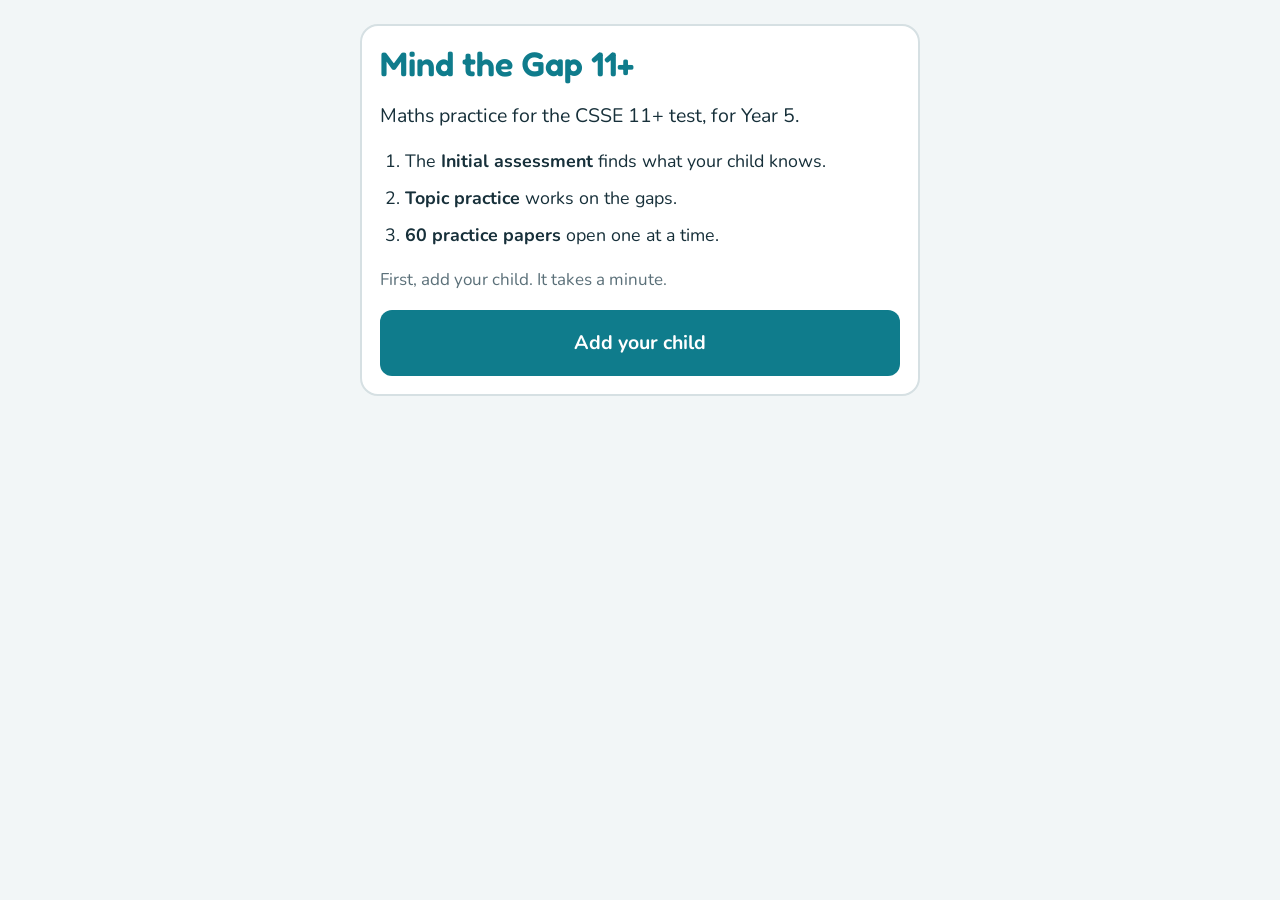
==== index.html @ 6779a8b9 "More questions added, improved UI" ====
<!DOCTYPE html>
<html lang="en-GB">
<head>
<meta charset="utf-8">
<meta name="viewport" content="width=device-width, initial-scale=1, viewport-fit=cover">
<link rel="manifest" href="manifest.webmanifest"><link rel="apple-touch-icon" href="icon-192.png">
<meta name="theme-color" content="#0f7c8c">
<meta name="apple-mobile-web-app-capable" content="yes">
<meta name="mobile-web-app-capable" content="yes">
<title>Mind the Gap 11+</title>
<link rel="preconnect" href="https://fonts.googleapis.com">
<link href="https://fonts.googleapis.com/css2?family=Fredoka:wght@500;600&family=Nunito:wght@400;600;700&display=swap" rel="stylesheet">
<style>
/* Layout: one column, topic grid on home; one question card at a time in practice. */
:root {
  --bg: #f2f6f7;
  --surface: #ffffff;
  --ink: #17303a;
  --muted: #5b7079;
  --accent: #0f7c8c;
  --accent-ink: #ffffff;
  --sun: #f2a516;
  --line: #d6e0e3;
  --good: #1f8a4c; --good-bg: #e3f5ea;
  --bad: #c2412d; --bad-bg: #fbe9e5;
  --display: "Fredoka", "Trebuchet MS", sans-serif;
  --body: "Nunito", "Segoe UI", system-ui, sans-serif;
  color-scheme: light;
}
@media (prefers-color-scheme: dark) {
  :root:not([data-theme]) {
    --bg: #0f1c21; --surface: #172a31; --ink: #e6f0f2; --muted: #9db2b9;
    --accent: #3cb6c6; --accent-ink: #0c1a1f; --sun: #f5b93e; --line: #2a434c;
    --good: #5fd08f; --good-bg: #173a29; --bad: #f08a76; --bad-bg: #3d211c;
    color-scheme: dark;
  }
}
:root[data-theme="dark"] {
  --bg: #0f1c21; --surface: #172a31; --ink: #e6f0f2; --muted: #9db2b9;
  --accent: #3cb6c6; --accent-ink: #0c1a1f; --sun: #f5b93e; --line: #2a434c;
  --good: #5fd08f; --good-bg: #173a29; --bad: #f08a76; --bad-bg: #3d211c;
  color-scheme: dark;
}
/* profile pictures and the "me" dialog */
.mebtn { display: inline-flex; align-items: center; gap: 8px; white-space: nowrap; } .mebtn .mini { width: 28px; height: 28px; flex: none; }
.avatarbtn { width: 42px; height: 42px; padding: 0; border-radius: 50%; border: 2px solid var(--line); background: var(--surface); overflow: hidden; display: grid; place-items: center; }
.avatar { width: 100%; height: 100%; display: block; border-radius: 50%; object-fit: cover; }
/* pastel backgrounds */
:root[data-theme="mint"]  { --bg: #e3f6ec; --line: #c4e6d3; color-scheme: light; }
:root[data-theme="lilac"] { --bg: #efe8fb; --line: #dccff3; color-scheme: light; }
:root[data-theme="peach"] { --bg: #fdece0; --line: #f3d3bd; color-scheme: light; }
:root[data-theme="sky"]   { --bg: #e4f1fc; --line: #c7def3; color-scheme: light; }
:root[data-theme="rose"]  { --bg: #fce8ee; --line: #f2cdd9; color-scheme: light; }
:root[data-theme="lemon"] { --bg: #fdf7d8; --line: #eee2a6; color-scheme: light; }
/* pictures: one row of 20, swipe sideways */
.avrow { display: flex; gap: 10px; overflow-x: auto; scroll-snap-type: x proximity; padding: 8px 4px 12px; margin: 0 -4px; -webkit-overflow-scrolling: touch; }
.avrow button { flex: 0 0 auto; scroll-snap-align: start; width: 68px; height: 68px; padding: 0; border-radius: 50%; border: 0; background: none; box-shadow: 0 0 0 2px var(--line); }
.avrow button svg { width: 100%; height: 100%; display: block; }
.avrow button[aria-pressed="true"] { box-shadow: 0 0 0 3px var(--surface), 0 0 0 6px var(--accent); }
.combos { display: flex; flex-wrap: wrap; gap: 12px; padding: 4px 2px; }
.combos button { width: 46px; height: 46px; border-radius: 50%; border: 0; box-shadow: 0 0 0 2px var(--line); }
.combos button[aria-pressed="true"] { box-shadow: 0 0 0 3px var(--surface), 0 0 0 6px var(--ink); }
/* welcome and setting up children */
body[data-view="welcomeView"] header, body[data-view="welcomeView"] .tabbar { display: none !important; }
#welcomeView { max-width: 560px; margin: 0 auto; width: 100%; }
.mebtn span { max-width: 9em; overflow: hidden; text-overflow: ellipsis; white-space: nowrap; }
.wc { display: grid; gap: 18px; grid-template-columns: minmax(0, 1fr); }
#welcomeView, .wc > *, #meBox > div > * { min-width: 0; }
.wc h1 { font-family: var(--display); color: var(--accent); margin: 0; font-size: 2rem; line-height: 1.15; }
.wc h2 { margin: 0; }
.wc .lead { font-size: 1.15rem; margin: 0; }
.wcsteps { margin: 0; padding-left: 1.4em; display: grid; gap: 10px; font-size: 1.05rem; }
.wc button.big { padding: 16px 20px; font-size: 1.15rem; width: 100%; }
.wcpreview { display: flex; align-items: center; gap: 14px; min-height: 80px; }
.wcpreview svg { width: 76px; height: 76px; flex: none; }
.wcpreview b { font-size: 1.4rem; font-family: var(--display); }
.wcfield { display: grid; gap: 4px; }
.wcfield input { font: inherit; font-size: 1.2rem; padding: 12px 14px; border: 2px solid var(--line); border-radius: 12px; background: var(--surface); color: var(--ink); }
.wcfield input:focus { border-color: var(--accent); outline: none; }
.wcmsg { color: var(--bad); font-weight: 700; margin: 0; min-height: 1.2em; }
.whogrid { display: grid; grid-template-columns: repeat(auto-fill, minmax(140px, 1fr)); gap: 12px; }
.whogrid button { display: grid; justify-items: center; gap: 8px; padding: 18px 8px; border: 2px solid var(--line); border-radius: 18px; background: var(--surface); font-weight: 700; font-size: 1.1rem; color: var(--ink); }
.whogrid button svg { width: 80px; height: 80px; }
.about h2 { margin: 22px 0 6px; font-size: 1.25rem; } .about h2:first-of-type { margin-top: 6px; }
.about p, .about li { line-height: 1.55; } .about ol, .about ul { padding-left: 1.3em; margin: 6px 0; display: grid; gap: 6px; }
.av-pick { display: grid; grid-template-columns: repeat(4, 60px); gap: 10px; }
.av-pick button { width: 60px; height: 60px; padding: 0; border-radius: 50%; border: 3px solid transparent; background: none; overflow: hidden; }
.av-pick button[aria-pressed="true"] { border-color: var(--accent); }
.medlg { border: none; border-radius: 18px; padding: 18px; width: min(440px, 94vw); max-height: 90vh; overflow: auto; background: var(--surface); color: var(--ink); }
.medlg label { display: grid; gap: 4px; font-weight: 700; } .medlg input[type="text"] { font: inherit; padding: 10px 12px; border: 2px solid var(--line); border-radius: 12px; background: var(--bg); color: var(--ink); }
.medlg::backdrop { background: rgba(0, 0, 0, .45); }
.medlg .mehead { display: flex; align-items: center; gap: 12px; } .medlg .mehead .big { width: 64px; height: 64px; }
.kidav { width: 34px; height: 34px; display: inline-block; vertical-align: middle; margin-right: 8px; }
.ptile.locked { opacity: .55; cursor: default; }
/* options for different needs */
:root[data-font="easy"] { --body: Verdana, Tahoma, "Segoe UI", sans-serif; --display: Verdana, Tahoma, "Segoe UI", sans-serif; }
:root[data-font="easy"] body { letter-spacing: .03em; word-spacing: .12em; line-height: 1.75; }
:root[data-cb="1"] { --good: #0b5fa5; --good-bg: #dcebfa; --bad: #b85000; --bad-bg: #fde9d6; }
:root[data-cb="1"][data-theme="dark"] { --good: #7cbcf2; --good-bg: #142c44; --bad: #f2a25c; --bad-bg: #3d2714; }
:root[data-calm="1"] *, :root[data-calm="1"] *::before, :root[data-calm="1"] *::after { animation: none !important; transition: none !important; scroll-behavior: auto !important; }
.medlg label.opt, label.opt { display: flex; background: none; border: 0; padding: 4px 0; text-align: left; justify-content: flex-start; letter-spacing: normal; word-spacing: normal; gap: 10px; align-items: flex-start; font-weight: 400; } label.opt input { width: 22px; height: 22px; margin-top: 2px; flex: none; }
/* paper review */
#missed article.rv { display: grid; gap: 6px; border: 2px solid var(--line); border-left-width: 6px; border-radius: 12px; padding: 12px 14px; margin: 10px 0; }
#missed article.rv.ok { border-left-color: var(--good); } #missed article.rv.no { border-left-color: var(--bad); } #missed article.rv.none { border-left-color: var(--muted); }
.rvhead { display: flex; gap: 8px; align-items: center; } .rvmark { font-weight: 800; width: 1.4em; text-align: center; }
.rv.ok .rvmark { color: var(--good); } .rv.no .rvmark { color: var(--bad); } .rv details summary { cursor: pointer; color: var(--accent); font-weight: 700; }
.ttwrap { overflow-x: auto; margin: 10px 0 4px; }
table.tt { border-collapse: collapse; font-size: 1rem; font-weight: 600; font-variant-numeric: tabular-nums; background: var(--surface); min-width: 70%; }
table.tt th, table.tt td { border: 1.5px solid var(--line); padding: 6px 12px; text-align: center; white-space: nowrap; }
table.tt thead th { background: var(--bg); color: var(--accent); font-weight: 800; }
table.tt tbody th { text-align: left; font-weight: 700; }
table.tt tbody tr:nth-child(even) td, table.tt tbody tr:nth-child(even) th { background: color-mix(in srgb, var(--bg) 55%, transparent); }
#options { margin-top: 6px; }
.ttafter { display: block; margin-top: 10px; }
body.kb table.tt th, body.kb table.tt td { padding: 3px 8px; font-size: .92rem; }
.wnote { white-space: pre-wrap; font: inherit; background: var(--bg); border-radius: 10px; padding: 10px 12px; margin: 8px 0; }
details.weekly summary { cursor: pointer; }
/* extra schemes: cream (soft, for easier reading) and high contrast */
:root[data-theme="cream"] { --bg: #f7f0dc; --surface: #fffaf0; --ink: #2a2418; --muted: #5e5440; --line: #e2d6b5; --good-bg: #e6f2dc; --bad-bg: #f8e4da; color-scheme: light; }
:root[data-theme="contrast"] { --bg: #ffffff; --surface: #ffffff; --ink: #000000; --muted: #222222; --line: #000000; --accent: #003a8c; --accent-ink: #ffffff;
  --good: #005a1f; --good-bg: #d8f5e0; --bad: #9e0000; --bad-bg: #ffe0e0; color-scheme: light; }
:root[data-theme="contrast"] button, :root[data-theme="contrast"] .topic, :root[data-theme="contrast"] .qtile { border-color: #000 !important; }
/* text size */
:root[data-size="l"], :root[data-size="l"] body { font-size: 19.5px; }
:root[data-size="xl"], :root[data-size="xl"] body { font-size: 22px; }
* { box-sizing: border-box; }
html, body { margin: 0; background: var(--bg); color: var(--ink); font-family: var(--body); font-size: 17px; line-height: 1.5; }
main { max-width: 760px; margin: 0 auto; padding: 20px 16px 48px; display: grid; gap: 20px; }
h1, h2, h3 { font-family: var(--display); font-weight: 600; margin: 0; text-wrap: balance; }
h1 { font-size: 1.9rem; }
h2 { font-size: 1.35rem; }
p { margin: 0; }
.muted { color: var(--muted); }
button { font: inherit; cursor: pointer; border-radius: 12px; border: 2px solid transparent; }
button:focus-visible { outline: 3px solid var(--sun); outline-offset: 2px; }
.primary:disabled { opacity: .4; cursor: default; }
.primary { background: var(--accent); color: var(--accent-ink); padding: 12px 22px; font-weight: 700; }
.ghost { background: transparent; color: var(--accent); border-color: var(--accent); padding: 10px 18px; font-weight: 700; }
header.top .topright { display: flex; align-items: center; gap: 8px; flex-wrap: wrap; }
header.top .small { padding: 6px 12px; font-size: .9rem; }
.planline { margin: 0; color: var(--muted); } .planline b { color: var(--ink); }
body.plan-papers:not(.show-topics) #home > :not(#topicsToggle) { display: none !important; }
body.plan-papers #raceBtn { display: none; }
.pred { border: 2px solid var(--line); border-radius: 14px; padding: 12px 14px; display: grid; gap: 4px; } .pred b.big { font-size: 1.6rem; }
header.top { display: flex; align-items: center; justify-content: space-between; gap: 12px; flex-wrap: wrap; }
.year { font-family: var(--display); background: var(--sun); color: #2b1d00; padding: 2px 10px; border-radius: 999px; font-size: .95rem; }
.topics { display: grid; grid-template-columns: repeat(auto-fill, minmax(150px, 1fr)); gap: 10px; }
.topic { background: var(--surface); border: 2px solid var(--line); border-radius: 14px; padding: 12px 14px; display: grid; gap: 6px; text-align: left; color: var(--ink); }
.topic[aria-pressed="true"] { border-color: var(--accent); }
.topic .meta { display: flex; justify-content: space-between; color: var(--muted); font-size: .9rem; font-variant-numeric: tabular-nums; }
.best { color: var(--accent); font-weight: 700; }
.count-row label { font-weight: 700; }
.picbox { display: flex; justify-content: center; }
.pic { width: 100%; max-width: 340px; height: auto; }
.pic.small { max-width: 200px; }
.pic .face { fill: var(--surface); stroke: var(--ink); stroke-width: 4; }
.pic .tick { stroke: var(--ink); stroke-width: 1.5; }
.pic .tick.big { stroke-width: 3; }
.pic .num { fill: var(--ink); font: 700 18px var(--body); text-anchor: middle; }
.pic .clocknum { paint-order: stroke; stroke: var(--surface); stroke-width: 5px; }
.pic .num.big { font-size: 26px; font-variant-numeric: tabular-nums; }
.pic .num.small { font-size: 14px; }
.pic .num.end { text-anchor: end; font-size: 13px; }
.pic .hand { stroke: var(--ink); stroke-linecap: round; }
.pic .hand.hour { stroke-width: 7; }
.pic .hand.minute { stroke-width: 4; }
.pic .pin { fill: var(--ink); }
.pic .shade { fill: var(--accent); stroke: var(--ink); stroke-width: 2; }
.pic .cell { fill: var(--surface); stroke: var(--ink); stroke-width: 2; }
.pic .axis { stroke: var(--ink); stroke-width: 3; }
.pic .grid { stroke: var(--line); stroke-width: 1; }
.pic .arrow { fill: var(--sun); stroke: var(--ink); stroke-width: 1.5; }
.pic .blankbox { fill: var(--bg); stroke: var(--muted); stroke-width: 2; stroke-dasharray: 4 3; }
.topbar { display: flex; }
.back { background: transparent; color: var(--accent); font-weight: 700; padding: 4px 2px; border: 0; }
.leave { border: 2px solid var(--sun); border-radius: 14px; padding: 14px; display: grid; gap: 10px; background: var(--bg); }
#qmarks { color: var(--ink); }
.quizfoot .total { margin-left: auto; color: var(--muted); font-weight: 600; }
.quizfoot .total strong { color: var(--accent); }
.paper { margin: 0; font-weight: 700; color: var(--accent); }
.levels { align-items: center; }
.ordering { display: grid; gap: 10px; }
.picked { min-height: 56px; display: flex; flex-wrap: wrap; gap: 8px; align-items: center; padding: 10px; border: 2px dashed var(--line); border-radius: 12px; }
.picked.right { border: 2px solid var(--good); background: var(--good-bg); }
.picked.wrong { border: 2px solid var(--bad); background: var(--bad-bg); }
.pool { display: flex; flex-wrap: wrap; gap: 8px; }
.tile { font-size: 1.15rem; font-weight: 700; padding: 8px 14px; border: 2px solid var(--line); background: var(--bg); color: var(--ink); }
.tile.on { border-color: var(--accent); }
.arrowsep { color: var(--muted); font-weight: 700; }
.options.long { grid-template-columns: 1fr; }
.opt .nw { white-space: nowrap; }
.options.long .opt { text-align: left; padding: 12px 16px; white-space: pre-wrap; }
.typed { display: grid; gap: 8px; }
.typed-row { flex-wrap: nowrap; }
.unit { font-size: 1.3rem; font-weight: 700; }
#typedAnswer { flex: 1; min-width: 0; font: inherit; font-size: 1.2rem; font-weight: 700; padding: 12px 14px; border: 2px solid var(--line); border-radius: 12px; background: var(--bg); color: var(--ink); }
#typedAnswer.nudge, input.nudge { border-color: var(--sun) !important; }
#typedAnswer:focus-visible { outline: 3px solid var(--sun); outline-offset: 2px; }
#typedAnswer.right { border-color: var(--good); background: var(--good-bg); color: var(--good); }
#typedAnswer.wrong { border-color: var(--bad); background: var(--bad-bg); color: var(--bad); }
#count { width: 5.5em; font: inherit; font-weight: 700; padding: 10px 12px; border: 2px solid var(--line); border-radius: 12px; background: var(--bg); color: var(--ink); }
#count:focus-visible { outline: 3px solid var(--sun); outline-offset: 2px; }
.panel { background: var(--surface); border: 2px solid var(--line); border-radius: 18px; padding: 18px; display: grid; gap: 14px; }
.chips { display: flex; flex-wrap: wrap; gap: 8px; }
.chip { background: var(--bg); color: var(--ink); border: 2px solid var(--line); padding: 6px 12px; font-size: .9rem; font-weight: 600; }
.chip[aria-pressed="true"] { background: var(--accent); color: var(--accent-ink); border-color: var(--accent); }
.row { display: flex; gap: 10px; flex-wrap: wrap; align-items: center; }
.progress { height: 10px; background: var(--line); border-radius: 999px; overflow: hidden; }
.progress > div { height: 100%; background: var(--sun); transition: width .25s; }
.qhead { display: flex; justify-content: space-between; gap: 8px; color: var(--muted); font-size: .9rem; font-variant-numeric: tabular-nums; }
.question { font-size: 1.25rem; font-weight: 700; white-space: pre-line; }
.options { display: grid; grid-template-columns: repeat(auto-fit, minmax(150px, 1fr)); gap: 10px; }
.opt { background: var(--bg); color: var(--ink); border: 2px solid var(--line); padding: 14px; font-size: 1.1rem; font-weight: 700; text-align: center; }
.opt:hover:not(:disabled) { border-color: var(--accent); }
.opt:disabled { cursor: default; }
.opt.right { background: var(--good-bg); border-color: var(--good); color: var(--good); }
.opt.wrong { background: var(--bad-bg); border-color: var(--bad); color: var(--bad); }
.feedback { border-radius: 14px; padding: 14px; display: grid; gap: 6px; }
.feedback.good { background: var(--good-bg); color: var(--good); font-weight: 700; }
.feedback.bad { background: var(--bad-bg); }
.feedback.bad strong { color: var(--bad); }
.feedback .sol { color: var(--ink); }
.score { font-family: var(--display); font-size: 3rem; color: var(--accent); font-variant-numeric: tabular-nums; }
.missed { display: grid; gap: 10px; }
.missed article { border-top: 1px solid var(--line); padding-top: 10px; display: grid; gap: 4px; }
.id { font-size: .8rem; color: var(--muted); font-variant-numeric: tabular-nums; }
[hidden] { display: none !important; }
@media (prefers-reduced-motion: reduce) { .progress > div { transition: none; } }
.badge { display: inline-block; background: var(--sun); color: #2b1d00; font-size: .75rem; font-weight: 700; padding: 1px 8px; border-radius: 999px; margin-left: 6px; }
.seq { display: flex; flex-wrap: wrap; gap: 10px; }
.seq span { background: var(--bg); border: 2px solid var(--line); border-radius: 10px; padding: 6px 14px; font-size: 1.2rem; font-weight: 700; font-variant-numeric: tabular-nums; }
.seq span.blank { border-style: dashed; color: var(--muted); }
.topic.mixed { border-style: dashed; }
.sync-note { margin: -8px 0 10px; font-size: 14px; }
.homebar { display: flex; flex-wrap: wrap; justify-content: space-between; align-items: center; gap: 10px; }
.homebar .row { gap: 8px; }
.homebar .ghost { padding: 8px 14px; }
.streak { font-weight: 700; color: var(--accent); }
.ttable { border-collapse: collapse; font-size: 1.25rem; font-weight: 700; margin: 4px auto; font-variant-numeric: tabular-nums; }
.ttable td { padding: 4px 8px; text-align: center; border-bottom: 1px solid var(--line); }
.ttable td.tblank { min-width: 2.6em; height: 1.6em; border: 2px dashed var(--accent); border-radius: 6px; }
.frac { display: inline-flex; flex-direction: column; vertical-align: middle; text-align: center; line-height: 1.05; font-size: .92em; margin: 0 2px; }
.frac > span:first-child { border-bottom: 2px solid currentColor; padding: 0 3px 1px; }
.frac > span:last-child { padding: 1px 3px 0; }
.seq .frac, .tile .frac { border: 0; background: none; padding: 0; border-radius: 0; font-size: 1em; }
.seq .frac > span, .tile .frac > span, .opt .frac > span { border: 0; border-radius: 0; background: none; min-width: 0; box-shadow: none; padding: 0 3px; margin: 0; }
.seq .frac > span:first-child, .tile .frac > span:first-child, .opt .frac > span:first-child { border-bottom: 2px solid currentColor; }
.fracbox { display: inline-flex; flex-direction: column; align-items: center; gap: 5px; }
.fracbox input { width: 3.2em; text-align: center; font: inherit; font-size: 1.3rem; font-weight: 700; padding: 4px; border: 2px solid var(--line); border-radius: 8px; background: var(--surface); color: var(--ink); }
.fline { display: block; width: 3.8em; height: 3px; background: var(--ink); border-radius: 2px; }
.fracin { align-items: center; }
.fracin .fw { width: 2.6em; text-align: center; font: inherit; font-size: 1.3rem; font-weight: 700; padding: 4px; border: 2px solid var(--line); border-radius: 8px; background: var(--surface); color: var(--ink); }
.fracbox input.right, .fracin input.right { border-color: #1e8e3e; } .fracbox input.wrong, .fracin input.wrong { border-color: #b3261e; }
.fbox { display: inline-block; width: 1.6em; height: 1.05em; border: 2px dashed currentColor; border-radius: 4px; opacity: .7; }
.twoclocks { display: flex; gap: 10px; justify-content: center; }
.twoclocks figure { margin: 0; flex: 1 1 0; min-width: 0; max-width: 160px; text-align: center; font-weight: 700; color: var(--muted); }
.twoclocks .pic { width: 100%; max-width: 100%; height: auto; }
.links { display: grid; gap: 8px; padding-left: 1.2em; }
.links a { font-weight: 700; color: var(--accent); }
.levelmsg { display: block; margin-top: 6px; font-weight: 700; color: var(--ink); }
.suggest { background: var(--surface); border: 2px solid var(--line); border-radius: 14px; padding: 12px 14px; margin-bottom: 12px; }
.suggest h3 { margin: 0 0 8px; font-size: 1rem; }
.suggest .row { gap: 8px; }
.today-btn { display: grid; gap: 2px; width: 100%; text-align: left; background: var(--accent); color: #fff; border: 0; border-radius: 16px; padding: 16px 18px; margin-bottom: 12px; cursor: pointer; }
.today-btn .t1 { font-family: var(--display); font-size: 1.35rem; font-weight: 700; }
.today-btn .t2 { opacity: .9; font-size: .95rem; }
.checkup-btn { display: grid; gap: 2px; width: 100%; text-align: left; background: #fff; color: var(--ink, #1d3a4a); border: 2px solid var(--accent); border-radius: 16px; padding: 14px 18px; margin-bottom: 12px; cursor: pointer; }
.checkup-btn .t1 { font-family: var(--display); font-size: 1.2rem; font-weight: 700; }
.checkup-btn .t2 { font-size: .92rem; opacity: .85; }
.cumap { display: grid; gap: 8px; margin: 12px 0; }
.cumap .row { justify-content: space-between; align-items: center; border: 1px solid #d6e0e4; border-radius: 12px; padding: 10px 12px; }
.band { font-weight: 700; border-radius: 999px; padding: 2px 10px; font-size: .85rem; }
.band.strong { background: #d3f9d8; color: #2b8a3e; } .band.mid { background: #fff3bf; color: #8a6d00; } .band.weak { background: #ffe3e3; color: #c92a2a; }
.race-top { display: flex; justify-content: space-between; font-weight: 700; font-size: 1.2rem; }
.race-q { font-family: var(--display); font-size: 2.6rem; font-weight: 700; text-align: center; margin: 18px 0 10px; font-variant-numeric: tabular-nums; }
#raceIn { display: block; margin: 0 auto; width: 6em; font: inherit; font-size: 2rem; text-align: center; padding: 6px; border: 3px solid var(--line); border-radius: 12px; background: var(--surface); color: var(--ink); }
#raceIn.bad { border-color: #b3261e; } #raceIn.good { border-color: #1e8e3e; }
.race-result { font-size: 1.3rem; font-weight: 700; }
.cards { display: grid; grid-template-columns: repeat(auto-fill, minmax(220px, 1fr)); gap: 10px; }
.card-flip { text-align: left; background: var(--surface); border: 2px solid var(--line); border-radius: 14px; padding: 14px; min-height: 96px; color: var(--ink); font: inherit; cursor: pointer; display: grid; gap: 6px; align-content: start; }
.card-flip .sub { font-size: .8rem; color: var(--muted); font-weight: 700; }
.card-flip .front { font-weight: 700; font-size: 1.05rem; }
.card-flip .back { display: none; }
.card-flip .peek { color: var(--accent); font-size: .9rem; }
.card-flip.open .peek { display: none; }
.card-flip.open { grid-column: 1 / -1; }
.card-flip .back, .helpbox { color: var(--ink); font-weight: 400; text-align: left; }
.hintro { display: block; margin-bottom: 8px; font-weight: 400; }
.ha { font-weight: 400; color: var(--muted); }
.hpic { display: block; max-width: 360px; margin: 6px auto; }
.hpic .pic { width: 100%; }
.hex { display: grid; gap: 4px; }
.hq { display: block; font-weight: 700; margin-top: 8px; color: var(--ink); }
.ha { display: block; }
.card-flip.open { border-color: var(--accent); }
.card-flip.open .back { display: block; }
.helpline { margin-top: 8px; }
.helpline button { padding: 4px 12px; }
.helpbox { margin-top: 8px; display: grid; gap: 6px; font-size: .95rem; }
.hint { display: grid; gap: 8px; margin-top: 8px; color: var(--ink); font-weight: 400; }
.hint-pic { display: block; max-width: 360px; }
.hint-pic .pic { width: 100%; }
.pvgrid { border-collapse: collapse; font-size: 1.3rem; font-weight: 700; }
.pvgrid th, .pvgrid td { border: 2px solid var(--line); padding: 4px 14px; text-align: center; min-width: 2em; }
.pvgrid th { font-size: .9rem; color: var(--muted); }
.off { display: none !important; }
.weekgoal { font-weight: 700; color: var(--muted); width: 100%; }
.settings-list { display: grid; gap: 8px; }
.settings-list label { display: flex; gap: 8px; align-items: center; }
.settings-list input { width: 20px; height: 20px; }
.setlist { padding-left: 1.4em; display: grid; gap: 4px; }
select.year { font: inherit; font-weight: 700; border: 0; border-radius: 999px; padding: 4px 30px 4px 12px; background: var(--sun) url("data:image/svg+xml,%3Csvg xmlns='http://www.w3.org/2000/svg' width='10' height='7' viewBox='0 0 10 7'%3E%3Cpath d='M1 1l4 4 4-4' fill='none' stroke='%232b1d00' stroke-width='2'/%3E%3C/svg%3E") no-repeat right 12px center; color: #2b1d00; -webkit-appearance: none; appearance: none; cursor: pointer; }
.badge-emoji { font-size: 1.25rem; vertical-align: -2px; }
.retry-note { font-weight: 700; }
.eform { display: grid; gap: 10px; background: var(--bg); border-radius: 12px; padding: 14px; margin: 12px 0; }
.eform label { display: grid; gap: 4px; font-weight: 700; font-size: .95rem; }
.eform textarea, .eform input, .eform select, .edit-filters select, .edit-filters input, #pin { font: inherit; padding: 8px 10px; border: 2px solid var(--line); border-radius: 10px; background: var(--surface); color: var(--ink); }
#pin { width: 6em; letter-spacing: 6px; }
.small { font-size: .85rem; margin: 0; }
.print-opts { gap: 14px; }
.print-opts label { display: flex; gap: 6px; align-items: center; font-weight: 700; }
.print-opts input[type=number] { width: 4.5em; font: inherit; padding: 6px 8px; border: 2px solid var(--line); border-radius: 10px; background: var(--surface); color: var(--ink); }
.print-opts select { font: inherit; padding: 6px 8px; border: 2px solid var(--line); border-radius: 10px; background: var(--surface); color: var(--ink); }
.assigned { display: flex; justify-content: space-between; align-items: center; gap: 12px; background: var(--surface); border: 2px solid var(--sun); border-radius: 14px; padding: 12px 14px; margin-bottom: 12px; }
.setbox { border-top: 1px solid var(--line); padding-top: 10px; }
.erow { display: grid; grid-template-columns: 1fr auto; gap: 6px; align-items: stretch; }
.eform select, .edit-filters select, .print-opts select { -webkit-appearance: none; appearance: none; padding-right: 36px; background-image: url("data:image/svg+xml,%3Csvg xmlns='http://www.w3.org/2000/svg' width='12' height='8' viewBox='0 0 12 8'%3E%3Cpath d='M1 1l5 5 5-5' fill='none' stroke='%23567' stroke-width='2'/%3E%3C/svg%3E"); background-repeat: no-repeat; background-position: right 14px center; }
.danger-fill { background: #b3261e; border-color: #b3261e; color: #fff; }
.pickrow { gap: 8px; margin: 4px 0 10px; }
.pick input { width: 22px; height: 22px; }
.pick { display: flex; align-items: center; gap: 4px; font-size: .85rem; font-weight: 700; color: var(--accent); padding: 0 6px; }
.elist { display: grid; gap: 6px; margin-top: 12px; }
.elist button { text-align: left; background: var(--surface); border: 2px solid var(--line); border-radius: 10px; padding: 8px 12px; color: var(--ink); display: grid; gap: 2px; }
.elist .meta { font-size: .85rem; color: var(--muted); }
.badge { display: inline-block; font-size: .75rem; padding: 0 8px; border-radius: 999px; background: var(--sun); color: #2b1d00; margin-left: 6px; }
.danger { color: #b3261e; border-color: #b3261e; }
.preview { background: var(--surface); border-radius: 10px; padding: 10px; }
.ptable { width: 100%; border-collapse: collapse; font-size: .95rem; }
.ptable td, .ptable th { text-align: left; padding: 6px 4px; border-bottom: 1px solid var(--line); }
.ptable td.n { text-align: right; font-variant-numeric: tabular-nums; }
.pbar { height: 10px; background: var(--line); border-radius: 6px; overflow: hidden; min-width: 80px; }
.pbar i { display: block; height: 100%; background: var(--accent); }
.kpis { display: grid; grid-template-columns: repeat(auto-fit, minmax(120px, 1fr)); gap: 10px; margin: 10px 0 16px; }
.kpi { background: var(--bg); border-radius: 12px; padding: 10px 12px; }
.kpi b { display: block; font-size: 1.5rem; font-family: var(--display); }
#paper .pq { break-inside: avoid; border-bottom: 1px solid var(--line); padding: 10px 0; }
#paper .pq .ans { margin-top: 8px; color: var(--muted); }
#paper .pq .ans span { display: inline-block; width: 50%; border-bottom: 1.5px solid var(--muted); height: 1em; }
#paper .pkey { break-before: page; }
@media print {
  body * { visibility: hidden; }
  #printView, #printView * { visibility: visible; }
  #printView { position: absolute; inset: 0; box-shadow: none; border: 0; }
  .noprint { display: none !important; }
}
/* ---------- starter exam ---------- */
.starter-btn { display: grid; gap: 2px; width: 100%; text-align: left; background: var(--surface); color: var(--ink); border: 2px solid var(--accent); border-radius: 16px; padding: 14px 18px; margin-bottom: 12px; cursor: pointer; }
.starter-btn .t1 { font-family: var(--display); font-size: 1.25rem; font-weight: 700; color: var(--accent); }
.starter-btn .t2 { font-size: .92rem; color: var(--muted); }
.st-head { display: flex; justify-content: space-between; align-items: baseline; gap: 10px; flex-wrap: wrap; }
.st-timer { font-variant-numeric: tabular-nums; color: var(--muted); font-weight: 700; }
.st-nav { display: flex; gap: 6px; overflow-x: auto; padding: 4px 2px 8px; }
.st-nav button { flex: 0 0 auto; min-width: 38px; height: 38px; padding: 0 8px; border: 2px solid var(--line); background: var(--bg); color: var(--ink); font-weight: 700; font-variant-numeric: tabular-nums; border-radius: 10px; }
.st-nav button.part { border-color: var(--sun); }
.st-nav button.done { background: var(--accent); border-color: var(--accent); color: var(--accent-ink); }
.st-nav button.cur { outline: 3px solid var(--sun); outline-offset: 1px; }
.st-qh { font-size: 1.15rem; }
.st-intro { white-space: pre-wrap; font-weight: 600; }
.st-table { border-collapse: collapse; margin: 4px 0; }
.st-table td, .st-table th { border: 2px solid var(--line); padding: 6px 12px; text-align: left; font-variant-numeric: tabular-nums; }
.st-table tr:first-child td { font-weight: 700; background: var(--bg); }
.st-fig { display: flex; justify-content: center; }
.st-fig img { max-width: 100%; height: auto; background: #fff; border-radius: 10px; border: 2px solid var(--line); }
.st-part { display: grid; grid-template-columns: 2em 1fr; gap: 6px 8px; align-items: start; padding: 12px 0; border-top: 1px solid var(--line); }
.st-lab { font-weight: 700; color: var(--accent); }
.st-ptext { white-space: pre-line; font-size: 1.08rem; }
.prof h2 { margin: 0; } .prof h3 { margin: 18px 0 6px; }
.prof .kids { display: flex; flex-wrap: wrap; gap: 8px; }
.prof .kids button[aria-pressed="true"] { background: var(--accent); color: #fff; border-color: var(--accent); }
.prof .stats { display: grid; grid-template-columns: repeat(auto-fit, minmax(120px, 1fr)); gap: 10px; }
.prof .stat { border: 1px solid var(--line); border-radius: 12px; padding: 10px 12px; } .prof .stat b { display: block; font-size: 1.4rem; }
.prof table { width: 100%; border-collapse: collapse; font-size: .95rem; } .prof td, .prof th { text-align: left; padding: 7px 6px; border-bottom: 1px solid var(--line); }
.prof .up { color: #2b8a3e; font-weight: 700; } .prof .down { color: #c92a2a; font-weight: 700; }
.prof svg.trend { width: 100%; height: auto; } .prof .trend text { font-size: 11px; fill: var(--muted); }
.st-field.fracin { gap: 10px; align-items: center; } .st-field.fracin input.fw { width: 2.8em; flex: none; } .st-field.fracin .fracbox input { width: 3.2em; flex: none; }
.st-in { grid-column: 2; display: grid; gap: 8px; }
.st-sub { display: grid; gap: 4px; }
.st-sublab { font-size: .9rem; color: var(--muted); font-weight: 600; }
.st-field { display: flex; align-items: center; gap: 8px; }
.st-field input { flex: 1; min-width: 0; max-width: 18em; font: inherit; font-size: 1.15rem; font-weight: 700; padding: 10px 12px; border: 2px solid var(--line); border-radius: 12px; background: var(--bg); color: var(--ink); }
.st-field input:focus-visible { outline: 3px solid var(--sun); outline-offset: 2px; }
.st-field .pre, .st-field .suf { font-weight: 700; font-size: 1.1rem; color: var(--muted); }
.st-opts { display: flex; flex-wrap: wrap; gap: 8px; }
.st-opt { background: var(--bg); color: var(--ink); border: 2px solid var(--line); padding: 10px 16px; font-weight: 700; font-size: 1rem; }
.st-opt[aria-pressed="true"] { background: var(--accent); color: var(--accent-ink); border-color: var(--accent); }
.st-foot { justify-content: space-between; }
.st-sit { border: 2px solid var(--line); border-radius: 14px; padding: 12px 14px; display: flex; justify-content: space-between; gap: 10px; align-items: center; flex-wrap: wrap; }
.st-sit b { font-family: var(--display); font-size: 1.1rem; }
.st-map { display: grid; gap: 8px; }
.st-row { display: grid; grid-template-columns: minmax(8em, 1.4fr) 1fr auto auto; gap: 8px 10px; align-items: center; border: 1px solid var(--line); border-radius: 12px; padding: 8px 12px; }
.st-bar { height: 10px; background: var(--line); border-radius: 6px; overflow: hidden; min-width: 60px; }
.st-bar i { display: block; height: 100%; }
.st-bar i.strong { background: var(--good); } .st-bar i.mid { background: var(--sun); } .st-bar i.weak { background: var(--bad); }
.st-row .ghost { padding: 4px 12px; font-size: .9rem; }
.st-row .sc { font-variant-numeric: tabular-nums; color: var(--muted); font-size: .9rem; }
@media (max-width: 520px) { .st-row { grid-template-columns: 1fr auto; } .st-row .st-bar { grid-column: 1 / -1; order: 5; } }
.st-rev details { border-top: 1px solid var(--line); padding: 8px 0; }
.st-rev summary { cursor: pointer; font-weight: 700; }
.st-rev .rp { display: grid; grid-template-columns: 1.6em 1fr; gap: 2px 6px; padding: 6px 0 6px 4px; font-size: .95rem; }
.st-rev .rp .ok { color: var(--good); font-weight: 700; } .st-rev .rp .no { color: var(--bad); font-weight: 700; }
.st-rev .rp div:nth-child(2) { white-space: pre-line; }
.st-rev .ans { color: var(--muted); }


/* colour themes */
:root[data-accent="teal"] { --accent: #0f7c8c; --accent-ink: #ffffff; }
@media (prefers-color-scheme: dark) { :root[data-accent="teal"]:not([data-theme]) { --accent: #3cb6c6; --accent-ink: #0c1a1f; } }
:root[data-theme="dark"][data-accent="teal"] { --accent: #3cb6c6; --accent-ink: #0c1a1f; }
:root[data-accent="blue"] { --accent: #1d5fd1; --accent-ink: #ffffff; }
@media (prefers-color-scheme: dark) { :root[data-accent="blue"]:not([data-theme]) { --accent: #6aa3ff; --accent-ink: #0c1a1f; } }
:root[data-theme="dark"][data-accent="blue"] { --accent: #6aa3ff; --accent-ink: #0c1a1f; }
:root[data-accent="purple"] { --accent: #6b46c1; --accent-ink: #ffffff; }
@media (prefers-color-scheme: dark) { :root[data-accent="purple"]:not([data-theme]) { --accent: #b39bff; --accent-ink: #0c1a1f; } }
:root[data-theme="dark"][data-accent="purple"] { --accent: #b39bff; --accent-ink: #0c1a1f; }
:root[data-accent="green"] { --accent: #1f7a3a; --accent-ink: #ffffff; }
@media (prefers-color-scheme: dark) { :root[data-accent="green"]:not([data-theme]) { --accent: #62c98a; --accent-ink: #0c1a1f; } }
:root[data-theme="dark"][data-accent="green"] { --accent: #62c98a; --accent-ink: #0c1a1f; }
:root[data-accent="orange"] { --accent: #c2510c; --accent-ink: #ffffff; }
@media (prefers-color-scheme: dark) { :root[data-accent="orange"]:not([data-theme]) { --accent: #ff9f5a; --accent-ink: #0c1a1f; } }
:root[data-theme="dark"][data-accent="orange"] { --accent: #ff9f5a; --accent-ink: #0c1a1f; }
:root[data-accent="pink"] { --accent: #c0306b; --accent-ink: #ffffff; }
@media (prefers-color-scheme: dark) { :root[data-accent="pink"]:not([data-theme]) { --accent: #ff86b5; --accent-ink: #0c1a1f; } }
:root[data-theme="dark"][data-accent="pink"] { --accent: #ff86b5; --accent-ink: #0c1a1f; }
.swatches { display: flex; flex-wrap: wrap; gap: 10px; }
.swatch { width: 44px; height: 44px; border-radius: 50%; border: 3px solid var(--surface); box-shadow: 0 0 0 2px var(--line); }
.swatch[aria-pressed="true"] { box-shadow: 0 0 0 3px var(--ink); }
/* heat map */
.heat { display: grid; gap: 12px; }
.heat .hrow { display: grid; gap: 6px; }
.heat .hrow > b { font-family: var(--display); font-weight: 600; }
.heat .hcells { display: grid; grid-template-columns: repeat(auto-fill, minmax(118px, 1fr)); gap: 6px; }
.hcell { border: 0; border-radius: 10px; padding: 8px 10px; text-align: left; display: grid; gap: 2px; min-height: 62px; color: #13262d; font-weight: 700; font-size: .85rem; line-height: 1.25; }
.hcell .p { font-size: 1.15rem; font-variant-numeric: tabular-nums; }
.hcell .q { font-weight: 600; font-size: .75rem; opacity: .8; }
.h0 { background: #f4b4a8; } .h1 { background: #f8cf9c; } .h2 { background: #f7e59a; } .h3 { background: #bfe5b0; } .h4 { background: #8fd3a0; }
.hnone { background: var(--bg); color: var(--muted); border: 2px dashed var(--line); }
.heat.small .hcells { grid-template-columns: repeat(auto-fill, minmax(26px, 1fr)); gap: 4px; }
.heat.small .hcell { min-height: 26px; padding: 0; } .heat.small .hcell span { display: none; }
.heat.small .hrow > b { font-size: .85rem; }
.hlegend { display: flex; flex-wrap: wrap; gap: 6px; align-items: center; font-size: .8rem; color: var(--muted); }
.hlegend i { display: inline-block; width: 18px; height: 14px; border-radius: 4px; vertical-align: -2px; margin-right: 3px; }
/* weekly plan */
.wplan { display: grid; gap: 6px; margin: 0; padding: 0; list-style: none; }
.wplan li { display: grid; grid-template-columns: 5.5em 1fr; gap: 8px; padding: 8px 10px; border: 2px solid var(--line); border-radius: 12px; }
.wplan li.today { border-color: var(--accent); }
.wplan li b { color: var(--muted); } .wplan li.today b { color: var(--accent); }
.kidcard { border: 2px solid var(--line); border-radius: 14px; padding: 14px; display: grid; gap: 8px; }

/* home layout */
.quick { display: grid; grid-template-columns: repeat(4, 1fr); gap: 10px; width: 100%; }
.qtile { background: var(--surface); color: var(--ink); border: 2px solid var(--line); border-radius: 14px; padding: 12px 8px; display: grid; justify-items: center; gap: 6px; font-weight: 700; font-size: .92rem; text-align: center; min-height: 84px; align-content: center; }
.qtile svg { width: 28px; height: 28px; fill: none; stroke: var(--accent); stroke-width: 2; stroke-linecap: round; stroke-linejoin: round; }
.qtile:hover { border-color: var(--accent); }
.homebar:not([hidden]) { display: grid !important; grid-template-columns: minmax(0, 1fr); gap: 10px; justify-content: stretch; }
.homebar .quick { justify-self: stretch; }
.sechead { display: grid; gap: 2px; margin-top: 4px; }
.tbar { height: 8px; border-radius: 999px; background: var(--line); overflow: hidden; }
.tbar i { display: block; height: 100%; border-radius: 999px; background: currentColor; }
.tbar.h0 i { background: #e4806d; } .tbar.h1 i { background: #eda75a; } .tbar.h2 i { background: #e0c044; } .tbar.h3 i { background: #74c07a; } .tbar.h4 i { background: #2f9e5a; }
.tbar.hnone, .tbar.h0, .tbar.h1, .tbar.h2, .tbar.h3, .tbar.h4 { background: var(--line); border: 0; }
.topic { align-content: space-between; }
.topic .meta .best { color: var(--ink); }
header.top h1 { color: var(--accent); }
.ptgrid { display: grid; grid-template-columns: repeat(auto-fill, minmax(140px, 1fr)); gap: 8px; }
.ptile { background: var(--surface); color: var(--ink); border: 2px solid var(--line); border-radius: 12px; padding: 10px 12px; display: grid; gap: 2px; text-align: left; min-height: 60px; }
.ptile.done { border-color: var(--accent); }
.report { display: flex; flex-wrap: wrap; align-items: center; gap: 6px 12px; margin: 2px 0; }
.report .qid { font: 600 .78rem/1.2 ui-monospace, Menlo, monospace; background: var(--bg); border: 1px solid var(--line); border-radius: 6px; padding: 2px 6px; color: var(--muted); }
.linkbtn { background: none; border: 0; padding: 4px 0; color: var(--muted); font-size: .82rem; text-decoration: underline; min-height: 32px; }
.report .rbox { flex-basis: 100%; display: grid; gap: 6px; }
.report textarea, #rText { font: inherit; font-size: 16px; border: 2px solid var(--line); border-radius: 10px; padding: 8px; background: var(--surface); color: var(--ink); }
/* ---- Phone and tablet ---- */
main, .panel, #home, #stExam { grid-template-columns: minmax(0, 1fr); }
#stExam { display: grid; gap: 12px; } #stExam[hidden] { display: none; }
button, .chip, .opt, .tile, select { touch-action: manipulation; -webkit-tap-highlight-color: transparent; }
@media (hover: none) { .opt:hover:not(:disabled) { border-color: var(--line); } }
@media (pointer: coarse) {
  .chip { min-height: 44px; padding: 8px 14px; }
  .back { min-height: 44px; }
  header.top .small { min-height: 40px; }
  .st-nav button { min-width: 44px; height: 44px; }
}
/* bottom bar on every screen: Home, Papers, Progress, Parents */
header.top #profileBtn, header.top #parentsBtn { display: none; }
main { padding-bottom: calc(96px + env(safe-area-inset-bottom)); }
.tabbar { display: grid; grid-template-columns: repeat(5, minmax(0, 130px)); justify-content: center; position: fixed; left: 0; right: 0; bottom: 0; z-index: 10; background: var(--surface); border-top: 1px solid var(--line); padding: 4px 4px calc(4px + env(safe-area-inset-bottom)); }
.tabbar button { background: none; border: 0; border-radius: 10px; min-height: 52px; color: var(--muted); font-weight: 700; font-size: .85rem; display: grid; justify-items: center; align-content: center; gap: 2px; }
.tabbar svg { width: 24px; height: 24px; fill: none; stroke: currentColor; stroke-width: 2; stroke-linecap: round; stroke-linejoin: round; }
.tabbar button[aria-current="page"] { color: var(--accent); background: var(--bg); }
body[data-view="quiz"] .tabbar, body[data-view="starterView"]:has(#stExam:not([hidden])) .tabbar, body[data-view="raceView"] .tabbar { display: none; }
/* Phone */
@media (max-width: 699px) {
  html, body { font-size: 16px; }
  main { padding: 12px 12px calc(84px + env(safe-area-inset-bottom)); gap: 14px; }
  h1 { font-size: 1.35rem; }
  header.top { flex-wrap: nowrap; position: sticky; top: 0; z-index: 5; background: var(--bg); margin: -12px -12px 0; padding: calc(10px + env(safe-area-inset-top)) 12px 10px; border-bottom: 1px solid var(--line); }
  header.top #profileBtn, header.top #parentsBtn { display: none; }
  .tabbar { display: grid; grid-template-columns: repeat(5, 1fr); position: fixed; left: 0; right: 0; bottom: 0; z-index: 10; background: var(--surface); border-top: 1px solid var(--line); padding: 4px 4px calc(4px + env(safe-area-inset-bottom)); }
  .tabbar button { background: none; border: 0; border-radius: 10px; min-height: 52px; color: var(--muted); font-weight: 700; font-size: .8rem; display: grid; justify-items: center; align-content: center; gap: 2px; }
  .tabbar svg { width: 24px; height: 24px; fill: none; stroke: currentColor; stroke-width: 2; stroke-linecap: round; stroke-linejoin: round; }
  .tabbar button[aria-current="page"] { color: var(--accent); background: var(--bg); }
  /* focus mode: no header or tab bar while answering */
  body[data-view="quiz"] header.top, body[data-view="quiz"] .tabbar,
  body[data-view="starterView"]:has(#stExam:not([hidden])) header.top, body[data-view="starterView"]:has(#stExam:not([hidden])) .tabbar, body[data-view="raceView"] .tabbar { display: none; }
  body[data-view="quiz"] main, body[data-view="starterView"]:has(#stExam:not([hidden])) main { padding-bottom: 24px; }
  .panel { padding: 14px; border-radius: 16px; }
  /* phone keyboard open: keep only the question, picture and answer box on screen */
  /* the panel being answered is pinned to the part of the screen above the keyboard, so nothing slides under the browser bar */
  body.kb .kbpanel { position: fixed; left: 0; right: 0; top: var(--vvt, 0px); height: var(--vvh, 50vh); overflow-y: auto; overscroll-behavior: contain; z-index: 30;
    padding: 14px 14px 18px; gap: 14px; border: 0; border-radius: 0; align-content: start; }
  body.kb .kbpanel #options, body.kb .kbpanel .typed-row { margin-top: 4px; }
  body.kb .topbar, body.kb #qreport, body.kb .progress, body.kb #qpaper, body.kb .quizfoot, body.kb #options > label.muted, body.kb .qhead #qtime { display: none !important; }
  body.kb .qhead { font-size: .8rem; }
  body.kb .question { font-size: 1.08rem; line-height: 1.35; }
  body.kb .seq span { padding: 4px 8px; }
  body.kb .picbox svg, body.kb .picbox img { max-height: 30vh; width: auto; max-width: 100%; }
  .today-btn, .starter-btn, .checkup-btn { margin-bottom: 0; }
  .quick { grid-template-columns: 1fr 1fr; gap: 8px; }
  .qtile { min-height: 72px; grid-template-columns: auto 1fr; justify-items: start; text-align: left; padding: 10px 12px; }
  .topics { grid-template-columns: 1fr 1fr; gap: 8px; }
  .topic { padding: 10px 12px; min-height: 84px; align-content: space-between; }
  .topic h3 { font-size: 1.02rem; }
  #setup { scroll-margin-top: 70px; }
  #setup .row .primary, #setup .row .ghost { flex: 1; min-height: 48px; }
  .question { font-size: 1.15rem; }
  .options { grid-template-columns: 1fr 1fr; gap: 8px; }
  .options.long { grid-template-columns: 1fr; }
  .opt { min-height: 56px; padding: 10px; }
  .quizfoot { position: sticky; bottom: 0; z-index: 4; background: var(--surface); margin: 0 -14px -14px; padding: 10px 14px calc(10px + env(safe-area-inset-bottom)); border-top: 1px solid var(--line); border-radius: 0 0 16px 16px; display: grid; grid-template-columns: 1fr 1fr; gap: 8px; }
  .quizfoot #next { grid-column: 1 / -1; min-height: 52px; font-size: 1.1rem; }
  .quizfoot .ghost { padding: 10px 8px; font-size: .9rem; min-height: 44px; }
  .quizfoot #skip[hidden] + #quit { grid-column: 1 / 2; }
  .quizfoot .total { margin: 0; grid-column: 1 / -1; text-align: center; font-size: .9rem; }
  .count-row .muted { display: none; }
  .count-row label { flex: 1; }
  .st-foot { position: sticky; bottom: 0; z-index: 4; background: var(--surface); margin: 0 -14px -14px; padding: 10px 14px calc(10px + env(safe-area-inset-bottom)); border-top: 1px solid var(--line); display: grid; grid-template-columns: 1fr 2fr; }
  .st-foot button { min-height: 50px; }
  .typed-row input, .st-field input { font-size: 1.2rem; max-width: none; width: 100%; }
  .st-part { grid-template-columns: 2em minmax(0, 1fr); }
  .st-part > * { min-width: 0; }
  table { font-size: .9rem; }
  .panel table { display: block; overflow-x: auto; }
}
/* Tablet */
@media (min-width: 700px) {
  main { max-width: 920px; padding: 24px 28px 56px; }
  .topics { grid-template-columns: repeat(4, 1fr); }
  .question { font-size: 1.45rem; }
  .opt { min-height: 68px; font-size: 1.25rem; }
  .options { grid-template-columns: repeat(2, 1fr); gap: 12px; }
  .options.long { grid-template-columns: 1fr; }
  .quizfoot .primary { min-width: 160px; min-height: 52px; }
  .pic { max-width: 420px; }
}
/* Tablet landscape: picture beside the answers */
@media (min-width: 1000px) and (orientation: landscape) {
  main { max-width: 1100px; }
  #quiz:has(#qpic:not([hidden])) { grid-template-columns: minmax(0, 1fr) minmax(0, 1fr); column-gap: 28px; align-items: start; }
  #quiz:has(#qpic:not([hidden])) > * { grid-column: 1 / -1; }
  #quiz:has(#qpic:not([hidden])) > #qpic { grid-column: 1; grid-row: span 4; }
  #quiz:has(#qpic:not([hidden])) > #options, #quiz:has(#qpic:not([hidden])) > #feedback, #quiz:has(#qpic:not([hidden])) > #qpaper, #quiz:has(#qpic:not([hidden])) > .typed { grid-column: 2; }
}
</style>
</head>
<body>
<main>
  <header class="top">
    <h1>Mind the Gap 11+</h1>
    <div class="topright">
      <select class="year" id="yearSel" aria-label="School year" hidden><option value="5">Year 5</option></select>
      <button class="mebtn ghost small" id="meBtn" type="button"></button>
      <button class="ghost small" id="profileBtn" type="button">My progress</button>
      <button class="ghost small" id="parentsBtn" type="button">Parents</button>
    </div>
  </header>
  <dialog id="meDlg" class="medlg" aria-labelledby="meTitle"><div id="meBox"></div></dialog>
  <div class="assigned" id="assigned" hidden><div><strong>A test has been set for you</strong><br><span id="assignedInfo" class="muted"></span></div><button class="primary" id="assignedGo" type="button">Start test</button></div>
  <button class="starter-btn" id="starterBtn" type="button"><span class="t1" id="starterT1">Initial assessment</span><span class="t2" id="starterT2">Two short tests that show what to practise</span></button>
  <button class="checkup-btn" id="checkupBtn" type="button" hidden><span class="t1" id="checkupT1">Starting check-up</span><span class="t2" id="checkupT2">20 harder questions like a real test · finds your strong and weak topics</span></button>
  <p class="planline" id="planLine" hidden style="display:none"></p>
  <button class="today-btn" id="todayBtn" type="button"><span class="t1" id="todayT1">Today's practice</span><span class="t2" id="todayT2">About 10 minutes · mixed topics</span></button>
  <button class="checkup-btn" id="plan2Btn" type="button" hidden><span class="t1" id="plan2T1"></span><span class="t2" id="plan2T2"></span></button>
  <div class="homebar" id="homebar">
    <span class="streak" id="streak"></span>
    <span class="weekgoal" id="weekGoal" hidden></span>
    <div class="quick">
      <button class="qtile" id="ptBtn" type="button"><svg viewBox="0 0 24 24" aria-hidden="true"><path d="M7 3h7l5 5v12a1 1 0 0 1-1 1H7a1 1 0 0 1-1-1V4a1 1 0 0 1 1-1z"/><path d="M14 3v5h5M9 13h6M9 17h4"/></svg><span>Practice papers</span></button>
      <button class="qtile" id="pastBtn" type="button"><svg viewBox="0 0 24 24" aria-hidden="true"><path d="M4 4h16v4H4zM5 8v11a1 1 0 0 0 1 1h12a1 1 0 0 0 1-1V8M10 12h4"/></svg><span>Past papers</span></button>
      <button class="qtile" id="raceBtn" type="button"><svg viewBox="0 0 24 24" aria-hidden="true"><circle cx="12" cy="13" r="8"/><path d="M12 9v4l3 2M9 2h6"/></svg><span>Times tables</span></button>
      <button class="qtile" id="progBtn2" type="button"><svg viewBox="0 0 24 24" aria-hidden="true"><path d="M4 20V10M10 20V4M16 20v-7M22 20H2"/></svg><span>My progress</span></button>
    </div>
  </div>

  <section id="home" class="panel-wrap" style="display:grid;gap:18px">
    <button class="ghost" id="topicsToggle" type="button" hidden>Practise a topic</button>
    <div class="sechead"><h2>Topics</h2><p class="muted small">Tap topics to pick them; tap a picked topic again to remove it. Your scores are in My progress.</p></div>
    <div class="suggest" id="suggest" hidden><h3>Practise next</h3><div class="row" id="suggestBtns"></div></div>
    <div class="topics" id="topics"></div>
    <div class="panel" id="setup">
      <h2 id="setupTitle"></h2>
      <p class="muted" id="setupNote">Practise everything in the topic, or choose one kind of question.</p>
      <div class="chips" id="types"></div>
      <div class="chips levels" id="levels"></div>
      <div class="row count-row"><label for="count">How many questions?</label><input id="count" type="number" min="1" max="50" value="10" inputmode="numeric"><span class="muted">up to 50</span></div>
      <div class="row"><button class="primary" id="start" type="button">Start</button><button class="ghost" id="helpBtn" type="button">Help cards</button></div>
    </div>
  </section>

  <section id="quiz" class="panel" hidden>
    <div class="topbar"><button class="back" id="backQuiz" type="button" aria-label="Back to topics">← Topics</button></div>
    <div class="leave" id="leave" hidden><p>Leave this set? Your answers so far won't count.</p><div class="row"><button class="primary" id="leaveYes" type="button">Leave</button><button class="ghost" id="leaveNo" type="button">Keep going</button></div></div>
    <div class="qhead"><span><span id="qcount"></span> · <strong id="qmarks"></strong></span><span id="qtime"></span></div>
    <div id="qreport"></div>
    <div class="progress"><div id="bar" style="width:0%"></div></div>
    <p class="question" id="qtext"></p>
    <div class="seq" id="qseq" hidden></div>
    <div class="picbox" id="qpic" hidden></div>
    <p class="paper" id="qpaper" hidden></p>
    <div class="options" id="options"></div>
    <div id="feedback" class="feedback" hidden></div>
    <div class="row quizfoot"><button class="primary" id="next" type="button" hidden>Next</button><button class="ghost" id="skip" type="button" hidden>Skip → next question</button><button class="ghost" id="quit" type="button">Stop and see score</button><span class="total">Total: <strong id="qscore"></strong></span></div>
  </section>

  <section id="done" class="panel" hidden>
    <div class="topbar"><button class="back" id="backDone" type="button" aria-label="Back to topics">← Topics</button></div>
    <h2 id="doneTitle"></h2>
    <p class="score" id="doneScore"></p>
    <p id="doneTime" class="muted"></p>
    <p id="doneMsg"></p>
    <div class="row">
      <button class="primary" id="retryMissed" type="button">Practise my mistakes</button>
      <button class="ghost" id="again" type="button">New questions</button>
      <button class="ghost" id="home2" type="button">Back to topics</button>
    </div>
    <div class="cumap" id="cumap" hidden></div>
    <div class="missed" id="missed"></div>
  </section>
  <section id="starterView" class="panel" hidden>
    <div class="topbar"><button class="back" id="stBack" type="button">← Home</button></div>
    <div id="stIntro"></div>
    <div id="stExam" hidden>
      <div class="st-head"><h2 id="stTitle">Initial assessment</h2><span class="muted" id="stCount"></span><span class="st-timer" id="stTimer">0:00</span></div>
      <div class="progress"><div id="stBar" style="width:0%"></div></div>
      <div class="st-nav" id="stNav" role="group" aria-label="Questions"></div>
      <div id="stQ"></div>
      <div class="row st-foot"><button class="ghost" id="stPrev" type="button">Back</button><button class="primary" id="stNext" type="button">Next</button></div>
      <div class="leave" id="stConfirm" hidden><p id="stConfirmMsg"></p><div class="row"><button class="primary" id="stConfirmYes" type="button"></button><button class="ghost" id="stConfirmNo" type="button">Keep going</button></div></div>
    </div>
    <div id="stResult" hidden></div>
  </section>
  <section id="profileView" class="panel" hidden>
    <div class="topbar"><button class="back" id="profBack" type="button">← Home</button></div>
    <div id="profBox"></div>
  </section>
  <section id="parents" class="panel" hidden>
    <div class="topbar"><button class="back" id="backParents" type="button">← Topics</button></div>
    <div id="pinBox">
      <h2>Parents</h2>
      <p class="muted" id="pinMsg"></p>
      <div class="row"><input id="pin" type="password" inputmode="numeric" maxlength="4" autocomplete="off" aria-label="Parent PIN"><button class="primary" id="pinGo" type="button">Open</button></div>
    </div>
    <div id="parentArea" hidden>
      <div class="chips" id="ptabs"><button type="button" class="chip" data-tab="kids" aria-pressed="true">Children</button><button type="button" class="chip" data-tab="plan" aria-pressed="false">Plan and access</button><button type="button" class="chip" data-tab="progress" aria-pressed="false">Practice log</button><button type="button" class="chip" data-tab="edit" aria-pressed="false">Questions</button><button type="button" class="chip" data-tab="setTest" aria-pressed="false">Tests</button><button type="button" class="chip" data-tab="reports" aria-pressed="false">Reported problems</button><button type="button" class="chip" data-tab="settings" aria-pressed="false">Settings</button></div>
      <div id="pSettings" hidden></div>
      <div id="pPlan" hidden></div>
      <div id="pReports" hidden></div>
      <div id="pSet" hidden></div>
      <div id="pKids"></div>
      <div id="pProgress" hidden></div>
      <div id="pEdit" hidden>
        <p class="muted" id="editNote"></p>
        <div class="row edit-filters">
          <select id="eTab" aria-label="Topic"></select>
          <select id="eLevel" aria-label="Level"><option>All</option><option>Easy</option><option>Hard</option><option>Challenge</option></select>
          <input id="eSearch" type="search" placeholder="Search questions" aria-label="Search questions">
          <button class="primary" id="eAdd" type="button">Add question</button>
        </div>
        <div id="eForm" class="eform" hidden>
          <h3 id="eFormTitle"></h3>
          <label>Question<textarea id="fQ" rows="3"></textarea></label>
          <p class="muted small">Put answer options at the end, each after 5 spaces. Put a list on a new line, items 3 spaces apart.</p>
          <label>Answer<input id="fA" type="text"></label>
          <label>How to work it out<textarea id="fS" rows="2"></textarea></label>
          <div class="row">
            <label>Level<select id="fLv"><option>Easy</option><option>Hard</option><option>Challenge</option></select></label>
            <label>Marks<input id="fM" type="number" min="1" max="5" inputmode="numeric"></label>
            <label>Kind of question<input id="fT" type="text" list="typeList"></label>
          </div>
          <label>Picture (optional, e.g. <code>line 0 100 10 mark=7</code> or <code>clock 3:45</code>)<input id="fPic" type="text"></label>
          <datalist id="typeList"></datalist>
          <div class="preview" id="fPreview"></div>
          <div class="row"><button class="primary" id="fSave" type="button">Save</button><button class="ghost" id="fCancel" type="button">Cancel</button><button class="ghost" id="fReset" type="button">Undo my changes</button><button class="ghost danger" id="fDel" type="button">Remove question</button></div>
          <p class="muted" id="fMsg"></p>
        </div>
        <div id="eList" class="elist"></div>
      </div>
    </div>
  </section>

  <section id="raceView" class="panel" hidden>
    <div class="topbar"><button class="back" id="backRace" type="button">← Topics</button></div>
    <h2>Times table practice</h2>
    <div id="raceSetup">
      <p class="muted">How many can you get right in 60 seconds?</p>
      <div class="chips" id="raceModes"><button type="button" class="chip" data-m="x" aria-pressed="true">×</button><button type="button" class="chip" data-m="d" aria-pressed="false">÷</button><button type="button" class="chip" data-m="mix" aria-pressed="false">× and ÷</button></div>
      <p class="muted" id="raceBest"></p>
      <button class="primary" id="raceGo" type="button">Start</button>
    </div>
    <div id="racePlay" hidden>
      <div class="race-top"><span id="raceTime">60</span><span id="raceScore">0 right</span></div>
      <div class="race-q" id="raceQ"></div>
      <input id="raceIn" type="text" inputmode="numeric" autocomplete="off" aria-label="Your answer">
    </div>
    <div id="raceEnd" hidden><p class="race-result" id="raceResult"></p><button class="primary" id="raceAgain" type="button">Play again</button></div>
  </section>

  <section id="helpView" class="panel" hidden>
    <div class="topbar"><button class="back" id="backHelp" type="button">← Back</button></div>
    <h2 id="helpTitle">Help cards</h2>
    <p class="muted">Tap a card to see how it works.</p>
    <div class="cards" id="helpCards"></div>
  </section>

  <section id="welcomeView" class="panel" hidden><div id="wcBox"></div></section>
  <section id="aboutView" class="panel about" hidden>
    <h1 style="margin:0">About Mind the Gap 11+</h1>
    <p>Maths practice for Year 5 children preparing for the CSSE 11+ test in Essex. A little practice most days works better than a lot at once: about 10 to 20 minutes is enough.</p>
    <h2>How it works</h2>
    <ol>
      <li><b>Initial assessment.</b> Two short tests, A and B, show which topics your child knows and which need work.</li>
      <li><b>Practise by topic.</b> 8 topics, from Number to Problem solving. Pick one or several. Every question has a worked answer: tap "How to work it out".</li>
      <li><b>60 practice papers.</b> Our own papers in the style of the CSSE maths paper: 60 marks, topics in the same order. Not real CSSE papers.</li>
      <li><b>Fix my mistakes.</b> After a paper, new questions like the ones your child got wrong.</li>
    </ol>
    <h2>How the papers open</h2>
    <p>Paper 1 is open from the start. The next paper opens when your child scores 55% or more on the first try, or finishes "Fix my mistakes" for that paper. Only the first try counts towards the score; a retake has different questions.</p>
    <h2>Children</h2>
    <p>Each child has their own name, picture, colours and progress. Add or change children in Parents → Children. Tap <b>My profile</b> to change the picture, colours or text size.</p>
    <h2>For parents</h2>
    <p>Parents (with a PIN) shows each child's scores by topic, an estimated test score, a weekly note to share, printable papers and the plans.</p>
    <div class="row"><button class="ghost" type="button" id="aboutPlans">See the plans</button><a class="ghost linkbtn" href="/privacy.html" target="_blank" rel="noopener">Privacy policy</a></div>
    <p class="muted small">Mind the Gap 11+ is independent and not connected with CSSE. Real past papers are free on <a href="https://www.csse.org.uk/" target="_blank" rel="noopener">csse.org.uk</a>.</p>
  </section>
  <section id="pastView" class="panel" hidden>
    <div class="topbar"><button class="back" id="backPast" type="button">← Topics</button></div>
    <div id="pvPT">
    <h2>Practice papers</h2>
    <p class="muted">Written for this app in the style of the CSSE maths paper: about 20 questions, 55 to 60 marks, 60 minutes, no calculator. Pencil and paper ready.</p>
    <div class="row" id="ptList"></div>
    </div>
    <div id="pvPast">
    <h2>Past papers</h2>
    <p class="muted">Real CSSE papers come from CSSE, the organisation that sets the Essex 11+. Print one, do it on paper in 60 minutes with no calculator, mark it with the answers, then record the score below. It then counts towards the estimated exam score.</p>
    <ul class="links">
      <li><a href="https://csse.org.uk/examination/" target="_blank" rel="noopener">CSSE 11+ Examination page</a> <span class="muted">– free familiarisation papers and guidance for parents</span></li>
      <li><a href="https://csse.org.uk/storage/2020/05/Familiarisation-CSSE-Maths-paper.pdf" target="_blank" rel="noopener">CSSE Maths familiarisation paper (PDF)</a> <span class="muted">– free, from the CSSE website</span></li>
      <li><a href="https://csse.org.uk/order-practice-packs/" target="_blank" rel="noopener">Order CSSE practice packs of past papers</a> <span class="muted">– from CSSE; free for children receiving free school meals (with a letter from their primary school)</span></li>
    </ul>
    <p class="muted small">This app is not connected with or endorsed by CSSE.</p>
    <h3>Other free resources</h3>
    <ul class="links">
      <li><a href="https://www.atomlearning.com/11-plus-prep" target="_blank" rel="noopener">Atom Learning: free 11+ baseline test and free course</a> <span class="muted">– free sign-up</span></li>
      <li><a href="https://atomlearning.com/blog/11-plus-worksheets" target="_blank" rel="noopener">Atom Learning: free 11+ worksheets</a></li>
      <li><a href="https://atomlearning.com/pupil-premium/whsb" target="_blank" rel="noopener">Free Atom account through Westcliff High School for Boys</a> <span class="muted">– only for children eligible for pupil premium</span></li>
    </ul>
    <h3>Record a score</h3>
    <div class="row print-opts">
      <label>Paper <input id="ppName" type="text" list="ppNames" placeholder="e.g. CSSE familiarisation" style="width:14em"></label>
      <datalist id="ppNames"><option value="CSSE maths 2023 entry"></option><option value="CSSE maths 2022 entry"></option><option value="CSSE maths 2021 entry"></option><option value="CSSE maths 2020 entry"></option><option value="CSSE maths 2019 entry"></option><option value="CSSE maths 2018"></option><option value="CSSE maths 2017"></option><option value="CSSE maths 2016"></option><option value="CSSE maths 2015"></option><option value="CSSE familiarisation maths"></option></datalist>
      <label>Marks <input id="ppMarks" type="number" min="0" inputmode="numeric"></label>
      <label>out of <input id="ppTotal" type="number" min="1" value="60" inputmode="numeric"></label>
      <label>Minutes <input id="ppMins" type="number" min="0" value="60" inputmode="numeric"></label>
      <button class="primary" id="ppSave" type="button">Save score</button>
    </div>
    <p class="muted" id="ppMsg"></p>
    <div id="ppList"></div>
    </div>
  </section>

  <section id="printView" class="panel" hidden>
    <div class="topbar noprint"><button class="back" id="backPrint" type="button">← Parents</button></div>
    <h2 class="noprint">Make a test</h2>
    <div class="row noprint print-opts">
      <label>Questions <input id="pCount" type="number" min="5" max="40" value="20" inputmode="numeric"></label>
      <label>Level <select id="pLevel"><option>All</option><option>Easy</option><option>Hard</option><option>Challenge</option></select></label>
      <label><input id="pPicked" type="checkbox"> Use questions I picked (<span id="pPickN">0</span>)</label>
    </div>
    <div class="row noprint print-opts"><label>Time limit <input id="pMins" type="number" min="0" max="90" value="25" inputmode="numeric"> min</label></div>
    <div class="row noprint"><button class="primary" id="setTest" type="button">Set this test on the app</button><button class="ghost" id="newPrint" type="button">New questions</button><button class="ghost" id="doPrint" type="button">Print</button></div>
    <p class="muted noprint" id="setMsg"></p>
    <p class="noprint" id="curTest"></p>
    <p class="muted small noprint">To pick questions: Questions tab, then tick the box next to each one. The test below is what your child will get.</p>
    <div id="paper"></div>
  </section>
  <nav class="tabbar" id="tabbar" aria-label="Main"><button type="button" data-tab="home"><svg viewBox="0 0 24 24" aria-hidden="true"><path d="M3 11l9-7 9 7v9a1 1 0 0 1-1 1h-5v-6h-6v6H4a1 1 0 0 1-1-1z"/></svg>Home</button><button type="button" data-tab="pastView"><svg viewBox="0 0 24 24" aria-hidden="true"><path d="M7 3h7l5 5v12a1 1 0 0 1-1 1H7a1 1 0 0 1-1-1V4a1 1 0 0 1 1-1z"/><path d="M14 3v5h5M9 13h6M9 17h6"/></svg>Papers</button><button type="button" data-tab="profileView"><svg viewBox="0 0 24 24" aria-hidden="true"><path d="M4 20V10M10 20V4M16 20v-7M22 20H2"/></svg>Progress</button><button type="button" data-tab="parents"><svg viewBox="0 0 24 24" aria-hidden="true"><circle cx="9" cy="8" r="3.5"/><path d="M2.5 20a6.5 6.5 0 0 1 13 0M16 4.5a3.5 3.5 0 0 1 0 7M18 14a6 6 0 0 1 3.5 6"/></svg>Parents</button><button type="button" data-tab="aboutView"><svg viewBox="0 0 24 24" aria-hidden="true"><circle cx="12" cy="12" r="9"/><path d="M12 11v6M12 7.5v.5"/></svg>About</button></nav>
</main>
<script src="config.js"></script>
<script src="source/questions-cem.js"></script>
<script src="source/figures-more.js"></script>
<script>
const QUESTIONS = [{"id": "NPV-Y4-008a", "q": "Choose the sign that goes in the gap: −6 ___ −2     <     >     =", "a": "<", "s": "On a number line −6 is to the left of −2, so −6 is smaller. So the answer is <.", "k": "Negative numbers in context", "t": "Temperatures", "tab": "Number", "m": 1, "wp": false, "lv": "Easy", "bp": "Negative numbers in context"}, {"id": "NPV-Y4-008b", "q": "Choose the sign that goes in the gap: −1 ___ −9     <     >     =", "a": ">", "s": "On a number line −1 is to the right of −9, so −1 is larger. So the answer is >.", "k": "Negative numbers in context", "t": "Temperatures", "tab": "Number", "m": 1, "wp": false, "lv": "Easy", "bp": "Negative numbers in context"}, {"id": "NPV-Y4-008c", "q": "Choose the sign that goes in the gap: 0 ___ −4     <     >     =", "a": ">", "s": "Any negative number is less than 0, so 0 is larger than −4. So the answer is >.", "k": "Negative numbers in context", "t": "Temperatures", "tab": "Number", "m": 1, "wp": false, "lv": "Easy", "bp": "Negative numbers in context"}, {"id": "NPV-Y4-010", "q": "Fill in the missing number: 5467 = 5000 + 400 + ___ + 7", "a": "60", "s": "The 6 is in the tens place, so it is worth 60.", "k": "Read, write and order numbers", "t": "Partitioning", "tab": "Number", "m": 1, "wp": false, "lv": "Easy", "bp": "Read, write and order numbers to 10 million"}, {"id": "NPV-Y4-012", "q": "Fill in the missing number: 3000 + ___ + 40 + 9 = 3649", "a": "600", "s": "The 6 in 3649 is in the hundreds place, so the missing part is 600.", "k": "Read, write and order numbers", "t": "Partitioning", "tab": "Number", "m": 1, "wp": false, "lv": "Easy", "bp": "Read, write and order numbers to 10 million"}, {"id": "NPV-Y4-014", "q": "What number is 1000 more than 6482?", "a": "7482", "s": "Only the thousands digit changes: 6 thousands becomes 7 thousands. So the answer is 7482.", "k": "Read, write and order numbers", "t": "1000 more or less", "tab": "Number", "m": 1, "wp": false, "lv": "Easy", "bp": "Read, write and order numbers to 10 million"}, {"id": "NPV-Y4-015", "q": "What number is 1000 less than 3075?", "a": "2075", "s": "Only the thousands digit changes: 3 thousands becomes 2 thousands. So the answer is 2075.", "k": "Read, write and order numbers", "t": "1000 more or less", "tab": "Number", "m": 1, "wp": false, "lv": "Easy", "bp": "Read, write and order numbers to 10 million"}, {"id": "NPV-Y4-039", "q": "What number is 1000 more than 8915?", "a": "9915", "s": "Only the thousands digit changes: 8 thousands becomes 9 thousands. So the answer is 9915.", "k": "Read, write and order numbers", "t": "1000 more or less", "tab": "Number", "m": 1, "wp": false, "lv": "Easy", "bp": "Read, write and order numbers to 10 million"}, {"id": "NPV-Y4-042", "q": "Fill in the missing number: ___ + 1000 = 7650", "a": "6650", "s": "Work backwards: 7650 − 1000 = 6650.", "k": "Read, write and order numbers", "t": "1000 more or less", "tab": "Number", "m": 1, "wp": false, "lv": "Easy", "bp": "Read, write and order numbers to 10 million"}, {"id": "NPV-Y4-497", "q": "Fill in the missing number: ___ + 100 = 8015", "a": "7915", "s": "Work backwards: 8015 − 100 = 7915.", "k": "Read, write and order numbers", "t": "1000 more or less", "tab": "Number", "m": 1, "wp": false, "lv": "Easy", "bp": "Read, write and order numbers to 10 million"}, {"id": "NPV-Y4-018a", "q": "Use each of the digits 3, 8, 1 and 6 once to make the largest possible number.", "a": "8631", "s": "Put the digits in order from biggest to smallest: 8, 6, 3, 1.", "k": "Read, write and order numbers", "t": "Digit cards", "tab": "Number", "m": 1, "wp": false, "lv": "Easy", "bp": "Read, write and order numbers to 10 million"}, {"id": "NPV-Y4-018b", "q": "Use each of the digits 3, 8, 1 and 6 once to make the smallest possible number.", "a": "1368", "s": "Put the digits in order from smallest to biggest: 1, 3, 6, 8.", "k": "Read, write and order numbers", "t": "Digit cards", "tab": "Number", "m": 1, "wp": false, "lv": "Easy", "bp": "Read, write and order numbers to 10 million"}, {"id": "NPV-Y4-025", "q": "Choose the correct answer. 2960 + 50 =     2910     3010     3110     2990", "a": "3010", "s": "Add 40 to reach 3000, then 10 more: 3010.", "k": "Read, write and order numbers", "t": "Multiple choice", "tab": "Number", "m": 1, "wp": false, "lv": "Easy", "bp": "Read, write and order numbers to 10 million"}, {"id": "NPV-Y4-026a", "q": "Round 4738 to the nearest 10.", "a": "4740", "s": "The ones digit is 8, so round up. So the answer is 4740.", "k": "Rounding and estimation", "t": "Rounding", "tab": "Number", "m": 1, "wp": false, "lv": "Easy", "bp": "Rounding and estimation"}, {"id": "NPV-Y4-026b", "q": "Round 4738 to the nearest 100.", "a": "4700", "s": "The tens digit is 3, so round down. So the answer is 4700.", "k": "Rounding and estimation", "t": "Rounding", "tab": "Number", "m": 1, "wp": false, "lv": "Easy", "bp": "Rounding and estimation"}, {"id": "NPV-Y4-026c", "q": "Round 4738 to the nearest 1000.", "a": "5000", "s": "The hundreds digit is 7, so round up. So the answer is 5000.", "k": "Rounding and estimation", "t": "Rounding", "tab": "Number", "m": 1, "wp": false, "lv": "Easy", "bp": "Rounding and estimation"}, {"id": "NPV-Y4-051", "q": "Round 2364 to the nearest 10.", "a": "2360", "s": "The ones digit is 4, so round down. So the answer is 2360.", "k": "Rounding and estimation", "t": "Rounding", "tab": "Number", "m": 1, "wp": false, "lv": "Easy", "bp": "Rounding and estimation"}, {"id": "NPV-Y4-052", "q": "Round 5185 to the nearest 100.", "a": "5200", "s": "The tens digit is 8, so round up. So the answer is 5200.", "k": "Rounding and estimation", "t": "Rounding", "tab": "Number", "m": 1, "wp": false, "lv": "Easy", "bp": "Rounding and estimation"}, {"id": "NPV-Y4-053", "q": "Round 7499 to the nearest 1000.", "a": "7000", "s": "The hundreds digit is 4, so round down. The 9s after it do not matter. So the answer is 7000.", "k": "Rounding and estimation", "t": "Rounding", "tab": "Number", "m": 1, "wp": false, "lv": "Easy", "bp": "Rounding and estimation"}, {"id": "NPV-Y4-054", "q": "Round 3995 to the nearest 10.", "a": "4000", "s": "3995 is exactly halfway between 3990 and 4000. Halfway rounds up, so 4000.", "k": "Rounding and estimation", "t": "Rounding", "tab": "Number", "m": 1, "wp": false, "lv": "Easy", "bp": "Rounding and estimation"}, {"id": "NPV-Y4-029", "q": "Which of these numbers round to 3500 when rounded to the nearest 100?\n3449   3450   3512   3550   3549", "a": "3450, 3512 and 3549", "s": "Numbers from 3450 to 3549 round to 3500. 3449 rounds to 3400 and 3550 rounds to 3600. So the answer is 3450, 3512 and 3549.", "k": "Rounding and estimation", "t": "Rounding", "tab": "Number", "m": 2, "wp": false, "lv": "Hard", "bp": "Rounding and estimation"}, {"id": "NPV-Y4-030", "q": "A lorry driver travels 1268 km from her depot to a port, then drives back the same way. a) How far is the round trip? b) Round your answer to the nearest 100 km.", "a": "a) 2536 km   b) 2500 km", "s": "1268 + 1268 = 2536. The tens digit is 3, so round down to 2500. So the answer is a) 2536 km   b) 2500 km.", "k": "Rounding and estimation", "t": "Distance rounding", "tab": "Number", "m": 2, "wp": false, "lv": "Hard", "bp": "Rounding and estimation"}, {"id": "NPV-Y4-031", "q": "A coach travels 347 km to the coast and the same distance home. Sam rounds 347 to the nearest 100 and then doubles it. Priya doubles 347 and then rounds to the nearest 100. What answer does each of them get?", "a": "Sam 600 km, Priya 700 km", "s": "Sam: 347 rounds to 300, and 300 × 2 = 600. Priya: 347 × 2 = 694, which rounds to 700. So the answer is Sam 600 km, Priya 700 km.", "k": "Rounding and estimation", "t": "Distance rounding", "tab": "Number", "m": 2, "wp": false, "lv": "Hard", "bp": "Rounding and estimation"}, {"id": "NPV-Y4-034", "q": "Fill in the missing Roman numeral: XV + ___ = XXIV", "a": "IX", "s": "XV = 15 and XXIV = 24. 24 - 15 = 9, which is IX.", "k": "Roman numerals", "t": "Roman numerals", "tab": "Number", "m": 2, "wp": false, "lv": "Hard", "bp": "Roman numerals"}, {"id": "NPV-Y4-036", "q": "Complete the subtraction, giving your answer in Roman numerals: L − XVI = ___", "a": "XXXIV", "s": "L = 50 and XVI = 16. 50 - 16 = 34, which is XXXIV.", "k": "Roman numerals", "t": "Roman numerals", "tab": "Number", "m": 2, "wp": false, "lv": "Hard", "bp": "Roman numerals"}, {"id": "NPV-Y4-037", "q": "Complete the addition, giving your answer in Roman numerals: XXVII + XXXV = ___", "a": "LXII", "s": "XXVII = 27 and XXXV = 35. 27 + 35 = 62, which is LXII.", "k": "Roman numerals", "t": "Roman numerals", "tab": "Number", "m": 2, "wp": false, "lv": "Hard", "bp": "Roman numerals"}, {"id": "NPV-Y4-038a", "q": "Write 94 in Roman numerals.", "a": "XCIV", "s": "94 = 90 + 4 = XC + IV. So the answer is XCIV.", "k": "Roman numerals", "t": "Roman numerals", "tab": "Number", "m": 2, "wp": false, "lv": "Hard", "bp": "Roman numerals"}, {"id": "NPV-Y4-038b", "q": "What number is LXXVIII?", "a": "78", "s": "LXXVIII = 50 + 20 + 8 = 78.", "k": "Roman numerals", "t": "Roman numerals", "tab": "Number", "m": 2, "wp": false, "lv": "Hard", "bp": "Roman numerals"}, {"id": "NPV-Y4-057", "q": "Fill in the missing number: ___ + 100 = 6300", "a": "6200", "s": "Work backwards: 6300 − 100 = 6200.", "k": "Read, write and order numbers", "t": "1000 more or less", "tab": "Number", "m": 1, "wp": false, "lv": "Easy", "bp": "Read, write and order numbers to 10 million"}, {"id": "NPV-Y4-060", "q": "I think of a number. I add 10, then take away 100. The answer is 8451. What number did I think of?", "a": "8541", "s": "Work backwards: 8451 + 100 = 8551, then 8551 − 10 = 8541.", "k": "Read, write and order numbers", "t": "Think of a number", "tab": "Number", "m": 2, "wp": false, "lv": "Hard", "bp": "Function machines"}, {"id": "NPV-Y4-066", "q": "I think of a number. I take away 100 and get 8994. What number did I think of?", "a": "9094", "s": "Work backwards: 8994 + 100 = 9094.", "k": "Read, write and order numbers", "t": "1000 more or less", "tab": "Number", "m": 1, "wp": false, "lv": "Easy", "bp": "Read, write and order numbers to 10 million"}, {"id": "NPV-Y4-081", "q": "I think of a number. I add 10 and get 4371. What number did I think of?", "a": "4361", "s": "Work backwards: 4371 − 10 = 4361.", "k": "Read, write and order numbers", "t": "1000 more or less", "tab": "Number", "m": 1, "wp": false, "lv": "Easy", "bp": "Read, write and order numbers to 10 million"}, {"id": "NPV-Y4-083", "q": "I think of a number. I add 10 and get 7678. What number did I think of?", "a": "7668", "s": "Work backwards: 7678 − 10 = 7668.", "k": "Read, write and order numbers", "t": "1000 more or less", "tab": "Number", "m": 1, "wp": false, "lv": "Easy", "bp": "Read, write and order numbers to 10 million"}, {"id": "NPV-Y4-098", "q": "a) What number is 1000 less than 7012? b) What is the value of the 6 in your answer to part a)?", "a": "a) 6012   b) 6000", "s": "a) 7012 − 1000 = 6012. b) The 6 is in the thousands place. So the answer is a) 6012   b) 6000.", "k": "Read, write and order numbers", "t": "1000 more or less", "tab": "Number", "m": 2, "wp": false, "lv": "Easy", "bp": "Read, write and order numbers to 10 million"}, {"id": "NPV-Y4-099", "q": "a) What number is 1000 more than 1943? b) What is the value of the 2 in your answer to part a)?", "a": "a) 2943   b) 2000", "s": "a) 1943 + 1000 = 2943. b) The 2 is in the thousands place. So the answer is a) 2943   b) 2000.", "k": "Read, write and order numbers", "t": "1000 more or less", "tab": "Number", "m": 2, "wp": false, "lv": "Easy", "bp": "Read, write and order numbers to 10 million"}, {"id": "NPV-Y4-101", "q": "Choose the sign that goes in the gap: −13 ___ −2     <     >     =", "a": "<", "s": "−13 is to the left of −2 on a number line, so it is smaller. So the answer is <.", "k": "Negative numbers in context", "t": "Comparing numbers", "tab": "Number", "m": 1, "wp": false, "lv": "Easy", "bp": "Read, write and order numbers to 10 million"}, {"id": "NPV-Y4-104", "q": "Choose the sign that goes in the gap: 4707 ___ 4770     <     >     =", "a": "<", "s": "Compare the digits from the left: the first place where they differ decides. So the answer is <.", "k": "Read, write and order numbers", "t": "Comparing numbers", "tab": "Number", "m": 1, "wp": false, "lv": "Easy", "bp": "Read, write and order numbers to 10 million"}, {"id": "NPV-Y4-114", "q": "Choose the sign that goes in the gap: 3899 ___ 3989     <     >     =", "a": "<", "s": "Compare the digits from the left: the first place where they differ decides. So the answer is <.", "k": "Read, write and order numbers", "t": "Comparing numbers", "tab": "Number", "m": 1, "wp": false, "lv": "Easy", "bp": "Read, write and order numbers to 10 million"}, {"id": "NPV-Y4-125", "q": "Use each of the digits 7, 0, 8, 3 once to make the largest possible number.", "a": "8730", "s": "Put the digits in order from biggest to smallest. So the answer is 8730.", "k": "Read, write and order numbers", "t": "Digit cards", "tab": "Number", "m": 1, "wp": false, "lv": "Easy", "bp": "Read, write and order numbers to 10 million"}, {"id": "NPV-Y4-133", "q": "Use each of the digits 2, 9, 6, 7 once to make the largest possible number.", "a": "9762", "s": "Put the digits in order from biggest to smallest. So the answer is 9762.", "k": "Read, write and order numbers", "t": "Digit cards", "tab": "Number", "m": 1, "wp": false, "lv": "Easy", "bp": "Read, write and order numbers to 10 million"}, {"id": "NPV-Y4-137", "q": "Use each of the digits 8, 1, 0, 2 once to make the largest possible number.", "a": "8210", "s": "Put the digits in order from biggest to smallest. So the answer is 8210.", "k": "Read, write and order numbers", "t": "Digit cards", "tab": "Number", "m": 1, "wp": false, "lv": "Easy", "bp": "Read, write and order numbers to 10 million"}, {"id": "NPV-Y4-162", "q": "In 8490, which place is the 9 in?     ones     tens     hundreds     thousands", "a": "tens", "s": "8490 is 8 thousands, 4 hundreds, 9 tens and 0 ones.", "k": "Read, write and order numbers", "t": "Digit value", "tab": "Number", "m": 1, "wp": false, "lv": "Easy", "bp": "Read, write and order numbers to 10 million"}, {"id": "NPV-Y4-165", "q": "In 3341, which place is the 4 in?     ones     tens     hundreds     thousands", "a": "tens", "s": "3341 is 3 thousands, 3 hundreds, 4 tens and 1 one.", "k": "Read, write and order numbers", "t": "Digit value", "tab": "Number", "m": 1, "wp": false, "lv": "Easy", "bp": "Read, write and order numbers to 10 million"}, {"id": "NPV-Y4-167", "q": "In 3538, which place is the 5 in?     ones     tens     hundreds     thousands", "a": "hundreds", "s": "3538 is 3 thousands, 5 hundreds, 3 tens and 8 ones.", "k": "Read, write and order numbers", "t": "Digit value", "tab": "Number", "m": 1, "wp": false, "lv": "Easy", "bp": "Read, write and order numbers to 10 million"}, {"id": "NPV-Y4-168", "q": "In 3651, which place is the 6 in?     ones     tens     hundreds     thousands", "a": "hundreds", "s": "3651 is 3 thousands, 6 hundreds, 5 tens and 1 one.", "k": "Read, write and order numbers", "t": "Digit value", "tab": "Number", "m": 1, "wp": false, "lv": "Easy", "bp": "Read, write and order numbers to 10 million"}, {"id": "NPV-Y4-169", "q": "In 6517, which place is the 6 in?     ones     tens     hundreds     thousands", "a": "thousands", "s": "6517 is 6 thousands, 5 hundreds, 1 ten and 7 ones.", "k": "Read, write and order numbers", "t": "Digit value", "tab": "Number", "m": 1, "wp": false, "lv": "Easy", "bp": "Read, write and order numbers to 10 million"}, {"id": "NPV-Y4-171", "q": "In 7824, which place is the 7 in?     ones     tens     hundreds     thousands", "a": "thousands", "s": "7824 is 7 thousands, 8 hundreds, 2 tens and 4 ones.", "k": "Read, write and order numbers", "t": "Digit value", "tab": "Number", "m": 1, "wp": false, "lv": "Easy", "bp": "Read, write and order numbers to 10 million"}, {"id": "NPV-Y4-181", "q": "Estimate 2149 + 1255 by rounding each number to the nearest 100 first.", "a": "3400", "s": "2149 rounds to 2100 and 1255 rounds to 1300. 2100 + 1300 = 3400.", "k": "Rounding and estimation", "t": "Distance rounding", "tab": "Number", "m": 2, "wp": false, "lv": "Hard", "bp": "Rounding and estimation"}, {"id": "NPV-Y4-183", "q": "Estimate 2146 + 2419 by rounding each number to the nearest 100 first.", "a": "4500", "s": "2146 rounds to 2100 and 2419 rounds to 2400. 2100 + 2400 = 4500.", "k": "Rounding and estimation", "t": "Distance rounding", "tab": "Number", "m": 2, "wp": false, "lv": "Hard", "bp": "Rounding and estimation"}, {"id": "NPV-Y4-184", "q": "A mountain is 6537 m high. Round the height to the nearest 1000 m.", "a": "7000 m", "s": "Look at the digit after the thousands: round up. So the answer is 7000 m.", "k": "Rounding and estimation", "t": "Distance rounding", "tab": "Number", "m": 1, "wp": false, "lv": "Easy", "bp": "Rounding and estimation"}, {"id": "NPV-Y4-186", "q": "Estimate 3856 + 1713 by rounding each number to the nearest 100 first.", "a": "5600", "s": "3856 rounds to 3900 and 1713 rounds to 1700. 3900 + 1700 = 5600.", "k": "Rounding and estimation", "t": "Distance rounding", "tab": "Number", "m": 2, "wp": false, "lv": "Hard", "bp": "Rounding and estimation"}, {"id": "NPV-Y4-189", "q": "A cycle route is 3315 m long. Round the distance to the nearest 100 m.", "a": "3300 m", "s": "Look at the digit after the hundreds: round down. So the answer is 3300 m.", "k": "Rounding and estimation", "t": "Distance rounding", "tab": "Number", "m": 1, "wp": false, "lv": "Easy", "bp": "Rounding and estimation"}, {"id": "NPV-Y4-190", "q": "A cycle route is 4358 m long. Round the distance to the nearest 1000 m.", "a": "4000 m", "s": "Look at the digit after the thousands: round down. So the answer is 4000 m.", "k": "Rounding and estimation", "t": "Distance rounding", "tab": "Number", "m": 1, "wp": false, "lv": "Easy", "bp": "Rounding and estimation"}, {"id": "NPV-Y4-191", "q": "A hill walk is 8520 m long. Round the distance to the nearest 100 m.", "a": "8500 m", "s": "Look at the digit after the hundreds: round down. So the answer is 8500 m.", "k": "Rounding and estimation", "t": "Distance rounding", "tab": "Number", "m": 1, "wp": false, "lv": "Easy", "bp": "Rounding and estimation"}, {"id": "NPV-Y4-192", "q": "A hill walk is 2618 m long. Round the distance to the nearest 100 m.", "a": "2600 m", "s": "Look at the digit after the hundreds: round down. So the answer is 2600 m.", "k": "Rounding and estimation", "t": "Distance rounding", "tab": "Number", "m": 1, "wp": false, "lv": "Easy", "bp": "Rounding and estimation"}, {"id": "NPV-Y4-201", "q": "Choose the correct answer. 8000 + 500 + 50 + 8 =     8585     9558     8558     8855", "a": "8558", "s": "8 thousands, 5 hundreds, 5 tens and 8 ones. So the answer is 8558.", "k": "Read, write and order numbers", "t": "Multiple choice", "tab": "Number", "m": 1, "wp": false, "lv": "Easy", "bp": "Read, write and order numbers to 10 million"}, {"id": "NPV-Y4-220", "q": "What number is 10 more than −4?", "a": "6", "s": "Start at −4 on the number line. 4 jumps take you to 0, then 6 more jumps take you to 6.", "k": "Negative numbers in context", "t": "Negative numbers", "tab": "Number", "m": 1, "wp": false, "lv": "Easy", "bp": "Negative numbers in context", "pic": "line -5 10 15 labels=-5,-4,,,,0,,,,,5,,,,,10"}, {"id": "NPV-Y4-221", "q": "Keep counting back in steps of 4:\n13   9   5   1   ___   ___", "a": "−3 and −7", "s": "Take away 4 each time, going below zero: 1 − 4 = −3, then −7. So the answer is −3 and −7.", "k": "Negative numbers in context", "t": "Negative numbers", "tab": "Number", "m": 2, "wp": false, "lv": "Easy", "bp": "Negative numbers in context"}, {"id": "NPV-Y4-222", "q": "What number is 3 more than −4?", "a": "−1", "s": "Count on 3 from −4: −1.", "k": "Negative numbers in context", "t": "Negative numbers", "tab": "Number", "m": 1, "wp": false, "lv": "Easy", "bp": "Negative numbers in context", "pic": "line -5 5 10 labels=-5,-4,-3,-2,-1,0,1,2,3,4,5"}, {"id": "NPV-Y4-223", "q": "Which number is halfway between −5 and −1 on a number line?", "a": "−3", "s": "The numbers are 4 apart, so go half of that, 2, from −5. So the answer is −3.", "k": "Negative numbers in context", "t": "Negative numbers", "tab": "Number", "m": 1, "wp": false, "lv": "Easy", "bp": "Negative numbers in context"}, {"id": "NPV-Y4-229", "q": "Keep counting back in steps of 10:\n29   19   9   −1   ___   ___", "a": "−11 and −21", "s": "Take away 10 each time, going below zero: −1 − 10 = −11, then −21. So the answer is −11 and −21.", "k": "Negative numbers in context", "t": "Negative numbers", "tab": "Number", "m": 2, "wp": false, "lv": "Easy", "bp": "Negative numbers in context"}, {"id": "NPV-Y4-241", "q": "Write these numbers in order, smallest first:\n8970   9716   8770   9703", "a": "8770 · 8970 · 9703 · 9716", "s": "Compare the thousands first, then the hundreds, then the tens and ones. So the answer is 8770 · 8970 · 9703 · 9716.", "k": "Read, write and order numbers", "t": "Ordering numbers", "tab": "Number", "m": 1, "wp": false, "lv": "Easy", "bp": "Read, write and order numbers to 10 million"}, {"id": "NPV-Y4-243", "q": "Write these numbers in order, smallest first:\n7849   8580   7580   6710", "a": "6710 · 7580 · 7849 · 8580", "s": "Compare the thousands first, then the hundreds, then the tens and ones. So the answer is 6710 · 7580 · 7849 · 8580.", "k": "Read, write and order numbers", "t": "Ordering numbers", "tab": "Number", "m": 1, "wp": false, "lv": "Easy", "bp": "Read, write and order numbers to 10 million"}, {"id": "NPV-Y4-245", "q": "Write these numbers in order, largest first:\n2401   2113   2219   2397", "a": "2401 · 2397 · 2219 · 2113", "s": "Compare the thousands first, then the hundreds, then the tens and ones. So the answer is 2401 · 2397 · 2219 · 2113.", "k": "Read, write and order numbers", "t": "Ordering numbers", "tab": "Number", "m": 1, "wp": false, "lv": "Easy", "bp": "Read, write and order numbers to 10 million"}, {"id": "NPV-Y4-248", "q": "Write these numbers in order, largest first:\n1208   1616   2933   2262", "a": "2933 · 2262 · 1616 · 1208", "s": "Compare the thousands first, then the hundreds, then the tens and ones. So the answer is 2933 · 2262 · 1616 · 1208.", "k": "Read, write and order numbers", "t": "Ordering numbers", "tab": "Number", "m": 1, "wp": false, "lv": "Easy", "bp": "Read, write and order numbers to 10 million"}, {"id": "NPV-Y4-251", "q": "Write these numbers in order, smallest first:\n10470   8714   9590   10670", "a": "8714 · 9590 · 10470 · 10670", "s": "Compare the thousands first, then the hundreds, then the tens and ones. So the answer is 8714 · 9590 · 10470 · 10670.", "k": "Read, write and order numbers", "t": "Ordering numbers", "tab": "Number", "m": 1, "wp": false, "lv": "Easy", "bp": "Read, write and order numbers to 10 million"}, {"id": "NPV-Y4-252", "q": "Write these numbers in order, smallest first:\n9024   8043   8016   9055", "a": "8016 · 8043 · 9024 · 9055", "s": "Compare the thousands first, then the hundreds, then the tens and ones. So the answer is 8016 · 8043 · 9024 · 9055.", "k": "Read, write and order numbers", "t": "Ordering numbers", "tab": "Number", "m": 1, "wp": false, "lv": "Easy", "bp": "Read, write and order numbers to 10 million"}, {"id": "NPV-Y4-273", "q": "Fill in the missing number: 7126 = 7000 + 100 + ___ + 6", "a": "20", "s": "7126 has 20 in that place.", "k": "Read, write and order numbers", "t": "Partitioning", "tab": "Number", "m": 1, "wp": false, "lv": "Easy", "bp": "Read, write and order numbers to 10 million"}, {"id": "NPV-Y4-274", "q": "Fill in the missing number: 1848 = 1700 + ___", "a": "148", "s": "1848 − 1700 = 148.", "k": "Read, write and order numbers", "t": "Partitioning", "tab": "Number", "m": 1, "wp": false, "lv": "Easy", "bp": "Read, write and order numbers to 10 million"}, {"id": "NPV-Y4-277", "q": "Fill in the missing number: 1479 = 1300 + ___", "a": "179", "s": "1479 − 1300 = 179.", "k": "Read, write and order numbers", "t": "Partitioning", "tab": "Number", "m": 1, "wp": false, "lv": "Easy", "bp": "Read, write and order numbers to 10 million"}, {"id": "NPV-Y4-292", "q": "Which is the largest?     LXXI     LVIII     LX     LV", "a": "LXXI", "s": "LXXI = 71, LVIII = 58, LX = 60, LV = 55.", "k": "Roman numerals", "t": "Roman numerals", "tab": "Number", "m": 2, "wp": false, "lv": "Hard", "bp": "Roman numerals"}, {"id": "NPV-Y4-301", "q": "Which is the largest?     LX     XLII     XXIV     XXIX", "a": "LX", "s": "LX = 60, XLII = 42, XXIV = 24, XXIX = 29.", "k": "Roman numerals", "t": "Roman numerals", "tab": "Number", "m": 2, "wp": false, "lv": "Hard", "bp": "Roman numerals"}, {"id": "NPV-Y4-302", "q": "Write 77 in Roman numerals.", "a": "LXXVII", "s": "Split 77 into tens and ones, then write each part. So the answer is LXXVII.", "k": "Roman numerals", "t": "Roman numerals", "tab": "Number", "m": 2, "wp": false, "lv": "Hard", "bp": "Roman numerals"}, {"id": "NPV-Y4-309", "q": "What number is VI?", "a": "6", "s": "Add the values, and take away a smaller numeral that comes before a larger one. So the answer is 6.", "k": "Roman numerals", "t": "Roman numerals", "tab": "Number", "m": 1, "wp": false, "lv": "Easy", "bp": "Roman numerals"}, {"id": "NPV-Y4-311", "q": "What number is IX?", "a": "9", "s": "Add the values, and take away a smaller numeral that comes before a larger one. So the answer is 9.", "k": "Roman numerals", "t": "Roman numerals", "tab": "Number", "m": 1, "wp": false, "lv": "Easy", "bp": "Roman numerals"}, {"id": "NPV-Y4-325", "q": "a) Write 89 in Roman numerals. b) Write the number that is 1 more than 89 in Roman numerals.", "a": "a) LXXXIX   b) XC", "s": "a) 89 = LXXXIX. b) 89 + 1 = 90 = XC. So the answer is a) LXXXIX   b) XC.", "k": "Roman numerals", "t": "Roman numerals", "tab": "Number", "m": 2, "wp": false, "lv": "Hard", "bp": "Roman numerals"}, {"id": "NPV-Y4-341", "q": "A whole number rounds to 600 to the nearest 100. What is the smallest it could be?", "a": "550", "s": "Numbers from 550 to 649 round to 600.", "k": "Rounding and estimation", "t": "Rounding", "tab": "Number", "m": 2, "wp": false, "lv": "Challenge", "bp": "Rounding and estimation"}, {"id": "NPV-Y4-382", "q": "Fill in the two missing numbers in this sequence:\n272   280   ___   296   ___   312", "a": "288 and 304", "s": "The numbers go up in 8s: 280 + 8 = 288 and 296 + 8 = 304. So the answer is 288 and 304.", "k": "Read, write and order numbers", "t": "Sequences", "tab": "Number", "m": 2, "wp": false, "lv": "Easy", "bp": "Linear sequences and term-to-term rules"}, {"id": "NPV-Y4-384", "q": "A sequence starts at 20 and goes up in steps of 4. What is the 5th number?", "a": "36", "s": "20 + 4 × 4 = 36. The 5th number is 4 steps after the 1st.", "k": "Read, write and order numbers", "t": "Sequences", "tab": "Number", "m": 1, "wp": false, "lv": "Easy", "bp": "Linear sequences and term-to-term rules"}, {"id": "NPV-Y4-385", "q": "A sequence starts at 960 and goes down in steps of 200. What is the 5th number?", "a": "160", "s": "960 − 4 × 200 = 160. The 5th number is 4 steps after the 1st.", "k": "Read, write and order numbers", "t": "Sequences", "tab": "Number", "m": 1, "wp": false, "lv": "Easy", "bp": "Linear sequences and term-to-term rules"}, {"id": "NPV-Y4-420", "q": "Will you say 8000 if you count in 500s from 0?     Yes     No", "a": "Yes", "s": "Counting in 500s: 500, 1000, 1500 … Two 500s make 1000, so 8000 = 16 × 500. Yes.", "k": "Read, write and order numbers", "t": "Sequences", "tab": "Number", "m": 1, "wp": false, "lv": "Easy", "bp": "Linear sequences and term-to-term rules"}, {"id": "NPV-Y4-421", "q": "Will you say 150 if you count in 25s from 0?     Yes     No", "a": "Yes", "s": "150 is in the 25 times table: 6 × 25 = 150. So the answer is Yes.", "k": "Read, write and order numbers", "t": "Sequences", "tab": "Number", "m": 1, "wp": false, "lv": "Easy", "bp": "Linear sequences and term-to-term rules"}, {"id": "NPV-Y4-424", "q": "Counting in 7s, what number comes just after 70?", "a": "77", "s": "70 + 7 = 77.", "k": "Read, write and order numbers", "t": "Sequences", "tab": "Number", "m": 1, "wp": false, "lv": "Easy", "bp": "Linear sequences and term-to-term rules"}, {"id": "NPV-Y4-426", "q": "Count in 6s from 0. What is the 10th number you say after 0?", "a": "60", "s": "10 × 6 = 60.", "k": "Read, write and order numbers", "t": "Sequences", "tab": "Number", "m": 1, "wp": false, "lv": "Easy", "bp": "Linear sequences and term-to-term rules"}, {"id": "NPV-Y4-427", "q": "Counting in 9s, what number comes just after 63?", "a": "72", "s": "63 + 9 = 72.", "k": "Read, write and order numbers", "t": "Sequences", "tab": "Number", "m": 1, "wp": false, "lv": "Easy", "bp": "Linear sequences and term-to-term rules", "wrong": ["73", "64", "81"]}, {"id": "NPV-Y4-429", "q": "Count in 7s from 0. What is the 6th number you say after 0?", "a": "42", "s": "6 × 7 = 42.", "k": "Read, write and order numbers", "t": "Sequences", "tab": "Number", "m": 1, "wp": false, "lv": "Easy", "bp": "Linear sequences and term-to-term rules"}, {"id": "NPV-Y4-446", "q": "What is the difference between −8°C and 7°C?", "a": "15 degrees", "s": "From −8°C up to 0°C is 8 degrees, then 7 more: 8 + 7 = 15.", "k": "Negative numbers in context", "t": "Temperatures", "tab": "Number", "m": 1, "wp": false, "lv": "Easy", "bp": "Negative numbers in context", "pic": "line -10 10 20 labels=-10,,-8,,,-5,,,,,0,,,,,5,,7,,,10"}, {"id": "NPV-Y4-447", "q": "Write these temperatures in order, coldest first:\n−8°C   2°C   9°C   4°C   −7°C", "a": "−8°C · −7°C · 2°C · 4°C · 9°C", "s": "The further below zero, the colder. Negative numbers come first, starting with the one furthest from 0. So the answer is −8°C · −7°C · 2°C · 4°C · 9°C.", "k": "Negative numbers in context", "t": "Temperatures", "tab": "Number", "m": 1, "wp": false, "lv": "Easy", "bp": "Negative numbers in context"}, {"id": "NPV-Y4-449", "q": "At 9 pm the temperature was 2°C. By midnight it had fallen by 5 degrees. What was the temperature then?", "a": "−3°C", "s": "Count down 2 degrees to 0°C, then 3 more below zero: −3°C.", "k": "Negative numbers in context", "t": "Temperatures", "tab": "Number", "m": 1, "wp": false, "lv": "Easy", "bp": "Negative numbers in context", "wrong": ["3°C", "−7°C", "−2°C"], "pic": "line -5 5 10 labels=-5,-4,-3,-2,-1,0,1,2,3,4,5", "oneLine": true}, {"id": "NPV-Y4-450", "q": "One winter day it is −6°C in Chelmsford and −3°C in Basildon. Which town is colder, and by how many degrees?", "a": "Chelmsford, by 3 degrees", "s": "−6°C is lower. From −6°C up to −3°C is 3 degrees. So the answer is Chelmsford, by 3 degrees.", "k": "Negative numbers in context", "t": "Temperatures", "tab": "Number", "m": 2, "wp": false, "lv": "Easy", "bp": "Negative numbers in context"}, {"id": "NPV-Y4-452", "q": "What is the difference between −9°C and 7°C?", "a": "16 degrees", "s": "From −9°C up to 0°C is 9 degrees, then 7 more: 9 + 7 = 16.", "k": "Negative numbers in context", "t": "Temperatures", "tab": "Number", "m": 1, "wp": false, "lv": "Easy", "bp": "Negative numbers in context", "pic": "line -10 10 20 labels=-10,-9,,,,-5,,,,,0,,,,,5,,7,,,10"}, {"id": "NPV-Y4-459", "q": "What is the difference between −2°C and 5°C?", "a": "7 degrees", "s": "From −2°C up to 0°C is 2 degrees, then 5 more: 2 + 5 = 7.", "k": "Negative numbers in context", "t": "Temperatures", "tab": "Number", "m": 1, "wp": false, "lv": "Easy", "bp": "Negative numbers in context", "pic": "line -5 5 10 labels=-5,-4,-3,-2,-1,0,1,2,3,4,5"}, {"id": "NPV-Y4-502", "q": "Use each of the digits 3, 8, 1 and 6 once. What is the difference between the largest and the smallest 4-digit numbers you can make?", "a": "7263", "s": "Largest: 8631. Smallest: 1368. 8631 − 1368 = 7263.", "k": "Read, write and order numbers", "t": "Digit cards", "tab": "Number", "m": 3, "wp": false, "lv": "Challenge", "bp": "Read, write and order numbers to 10 million"}, {"id": "NPV-Y4-503", "q": "Use each of the digits 5, 0, 7 and 2 once. What is the difference between the largest and the smallest 4-digit numbers you can make?", "a": "5463", "s": "Largest: 7520. Smallest: 2057, because a 4-digit number cannot start with 0. 7520 − 2057 = 5463.", "k": "Read, write and order numbers", "t": "Digit cards", "tab": "Number", "m": 3, "wp": false, "lv": "Challenge", "bp": "Read, write and order numbers to 10 million"}, {"id": "NPV-Y4-508", "q": "In this sequence, each number is the sum of the two numbers before it. Fill in the missing numbers:\n2   3   5   8   ___   ___", "a": "13 and 21", "s": "5 + 8 = 13, then 8 + 13 = 21. So the answer is 13 and 21.", "k": "Read, write and order numbers", "t": "Sequences", "tab": "Number", "m": 2, "wp": false, "lv": "Challenge", "bp": "Linear sequences and term-to-term rules"}, {"id": "NPV-Y4-515", "q": "I think of a number. I multiply it by 4 and then add 15. The answer is 63. What was my number?", "a": "12", "s": "Work backwards: 63 − 15 = 48, then 48 ÷ 4 = 12. Check: 12 × 4 = 48, 48 + 15 = 63.", "k": "Read, write and order numbers", "t": "Think of a number", "tab": "Number", "m": 2, "wp": false, "lv": "Challenge", "bp": "Function machines"}, {"id": "FO-Y4-001", "q": "There are 14 boys and 17 girls in Class 4B. How many children are in the class altogether?", "a": "31", "s": "14 + 17 = 31.", "k": "Addition and subtraction", "t": "Totals", "tab": "Add & Subtract", "m": 1, "wp": false, "lv": "Easy", "bp": "Addition and subtraction (mental and written)"}, {"id": "FO-Y4-002", "q": "A jar holds 248 red sweets and 375 yellow sweets. How many sweets are in the jar altogether?", "a": "623", "s": "248 + 375 = 623.", "k": "Addition and subtraction", "t": "Totals", "tab": "Add & Subtract", "m": 1, "wp": false, "lv": "Easy", "bp": "Addition and subtraction (mental and written)"}, {"id": "FO-Y4-003", "q": "In one school year the pupils have 14 days of holiday at Christmas, 16 days at Easter and 43 days in the summer. How many days of holiday is that in total?", "a": "73 days", "s": "14 + 16 = 30, and 30 + 43 = 73.", "k": "Addition and subtraction", "t": "Totals", "tab": "Add & Subtract", "m": 1, "wp": false, "lv": "Easy", "bp": "Addition and subtraction (mental and written)"}, {"id": "FO-Y4-004", "q": "Use column addition to work out 47 + 38 + 26.", "a": "111", "s": "Ones: 7 + 8 + 6 = 21, write 1 and carry 2. Tens: 4 + 3 + 2 + 2 = 11. So the answer is 111.", "k": "Addition and subtraction", "t": "Column addition", "tab": "Add & Subtract", "m": 1, "wp": false, "lv": "Easy", "pic": "column 47|38|26|", "bp": "Addition and subtraction (mental and written)"}, {"id": "FO-Y4-005", "q": "Use column addition to work out 59 + 64 + 85.", "a": "208", "s": "Ones: 9 + 4 + 5 = 18, write 8 and carry 1. Tens: 5 + 6 + 8 + 1 = 20. So the answer is 208.", "k": "Addition and subtraction", "t": "Column addition", "tab": "Add & Subtract", "m": 1, "wp": false, "lv": "Easy", "pic": "column 59|64|85|", "bp": "Addition and subtraction (mental and written)"}, {"id": "FO-Y4-006", "q": "Work out 3476 + 258.", "a": "3734", "s": "Ones: 6 + 8 = 14. Tens: 7 + 5 + 1 = 13. Hundreds: 4 + 2 + 1 = 7. Thousands: 3. So the answer is 3734.", "k": "Addition and subtraction", "t": "Column addition", "tab": "Add & Subtract", "m": 1, "wp": false, "lv": "Easy", "bp": "Addition and subtraction (mental and written)"}, {"id": "FO-Y4-007", "q": "Work out 5864 + 379.", "a": "6243", "s": "Ones: 4 + 9 = 13. Tens: 6 + 7 + 1 = 14. Hundreds: 8 + 3 + 1 = 12. Thousands: 5 + 1 = 6. So the answer is 6243.", "k": "Addition and subtraction", "t": "Column addition", "tab": "Add & Subtract", "m": 1, "wp": false, "lv": "Easy", "bp": "Addition and subtraction (mental and written)"}, {"id": "FO-Y4-008", "q": "What number is 4 more than 998?", "a": "1002", "s": "998 + 2 = 1000, then 2 more makes 1002.", "k": "Addition and subtraction", "t": "More or less than", "tab": "Add & Subtract", "m": 1, "wp": false, "lv": "Easy", "bp": "Addition and subtraction (mental and written)"}, {"id": "FO-Y4-009", "q": "What number is 4 less than 6001?", "a": "5997", "s": "6001 - 1 = 6000, then 3 more taken away makes 5997.", "k": "Addition and subtraction", "t": "More or less than", "tab": "Add & Subtract", "m": 1, "wp": false, "lv": "Easy", "bp": "Addition and subtraction (mental and written)"}, {"id": "FO-Y4-010", "q": "What number is 400 more than 3750?", "a": "4150", "s": "3750 + 250 = 4000, then 150 more makes 4150.", "k": "Addition and subtraction", "t": "More or less than", "tab": "Add & Subtract", "m": 1, "wp": false, "lv": "Easy", "bp": "Addition and subtraction (mental and written)"}, {"id": "FO-Y4-011", "q": "Each box hides one digit. Find the two missing digits: 3□6 + 24□ = 581", "a": "3 and 5 (336 + 245 = 581)", "s": "Ones: 6 + 5 = 11, so the second box is 5 and 1 is carried. Tens: box + 4 + 1 = 8, so the first box is 3. So the answer is 3 and 5 (336 + 245 = 581).", "k": "Addition and subtraction", "t": "Missing digits", "tab": "Add & Subtract", "m": 2, "wp": false, "lv": "Easy", "pic": "column 3□6|24□|581", "bp": "Missing number problems"}, {"id": "FO-Y4-012", "q": "Each box hides one digit. Find the two missing digits: □47 + 3□8 = 925", "a": "5 and 7 (547 + 378 = 925)", "s": "Ones: 7 + 8 = 15, carry 1. Tens: 4 + box + 1 must end in 2, so the box is 7 and 1 is carried. Hundreds: box + 3 + 1 = 9, so the box is 5. So the answer is 5 and 7 (547 + 378 = 925).", "k": "Addition and subtraction", "t": "Missing digits", "tab": "Add & Subtract", "m": 2, "wp": false, "lv": "Easy", "pic": "column □47|3□8|925", "bp": "Missing number problems"}, {"id": "FO-Y4-013", "q": "Ava has 72 sweets and Ben has 45 sweets. What is the difference between the numbers of sweets they have?", "a": "27", "s": "72 - 45 = 27.", "k": "Addition and subtraction", "t": "Difference", "tab": "Add & Subtract", "m": 1, "wp": false, "lv": "Easy", "bp": "Addition and subtraction (mental and written)"}, {"id": "FO-Y4-014", "q": "Tom's book has 94 pages. He has read 38 pages. How many pages does he still have to read?", "a": "56", "s": "94 - 38 = 56.", "k": "Addition and subtraction", "t": "Difference", "tab": "Add & Subtract", "m": 1, "wp": false, "lv": "Easy", "bp": "Addition and subtraction (mental and written)"}, {"id": "FO-Y4-015", "q": "Grandma was born in 1958. How old was she on her birthday in 2024?", "a": "66", "s": "2024 - 1958 = 66.", "k": "Addition and subtraction", "t": "Ages", "tab": "Add & Subtract", "m": 1, "wp": false, "lv": "Easy", "bp": "Multi-step word problems"}, {"id": "FO-Y4-016", "q": "Leo is 9 years old. His mum is 28 years older than Leo. His grandad is 31 years older than his mum. How old is Leo's grandad?", "a": "68", "s": "Mum: 9 + 28 = 37. Grandad: 37 + 31 = 68.", "k": "Addition and subtraction", "t": "Ages", "tab": "Add & Subtract", "m": 2, "wp": false, "lv": "Hard", "bp": "Multi-step word problems"}, {"id": "FO-Y4-017", "q": "Zara is 8 and her dad is 41. a) What is the difference in their ages? b) How old will her dad be when Zara is 20?", "a": "a) 33 years   b) 53", "s": "a) 41 - 8 = 33. b) The difference stays the same, so 20 + 33 = 53. So the answer is a) 33 years   b) 53.", "k": "Addition and subtraction", "t": "Ages", "tab": "Add & Subtract", "m": 2, "wp": false, "lv": "Hard", "bp": "Multi-step word problems"}, {"id": "FO-Y4-018", "q": "Sam was born in 2015 and his sister Ella was born in 2009. How many years older than Sam is Ella?", "a": "6 years", "s": "2015 - 2009 = 6.", "k": "Addition and subtraction", "t": "Ages", "tab": "Add & Subtract", "m": 1, "wp": false, "lv": "Easy", "bp": "Multi-step word problems"}, {"id": "FO-Y4-019", "q": "Choose the one calculation that is correct.     356 + 127 = 473     508 − 249 = 259     640 − 285 = 365     274 + 438 = 702", "a": "508 − 249 = 259", "s": "356 + 127 = 483, 640 - 285 = 355 and 274 + 438 = 712, so the other three are wrong. So the answer is 508 − 249 = 259.", "k": "Addition and subtraction", "t": "Choose the correct one", "tab": "Add & Subtract", "m": 2, "wp": false, "lv": "Hard", "bp": "Addition and subtraction (mental and written)"}, {"id": "FO-Y4-020", "q": "Choose the calculation that has the answer 500.     235 + 275     812 − 312     149 + 361     1000 − 490", "a": "812 − 312", "s": "812 - 312 = 500. The other three all equal 510. So the answer is 812 − 312.", "k": "Addition and subtraction", "t": "Choose the correct one", "tab": "Add & Subtract", "m": 2, "wp": false, "lv": "Hard", "bp": "Addition and subtraction (mental and written)"}, {"id": "FO-Y4-021", "q": "Use column subtraction to work out 843 − 367.", "a": "476", "s": "Ones: 13 - 7 = 6. Tens: 13 - 6 = 7. Hundreds: 7 - 3 = 4. So the answer is 476.", "k": "Addition and subtraction", "t": "Column subtraction", "tab": "Add & Subtract", "m": 1, "wp": false, "lv": "Easy", "bp": "Addition and subtraction (mental and written)"}, {"id": "FO-Y4-022", "q": "Use column subtraction to work out 5204 − 1836.", "a": "3368", "s": "Ones: 14 - 6 = 8. Tens: 9 - 3 = 6. Hundreds: 11 - 8 = 3. Thousands: 4 - 1 = 3. So the answer is 3368.", "k": "Addition and subtraction", "t": "Column subtraction", "tab": "Add & Subtract", "m": 1, "wp": false, "lv": "Easy", "bp": "Addition and subtraction (mental and written)"}, {"id": "FO-Y4-023", "q": "Work out 1000 − 438.", "a": "562", "s": "438 + 2 = 440, + 60 = 500, + 500 = 1000. So the answer is 2 + 60 + 500 = 562.", "k": "Addition and subtraction", "t": "Column subtraction", "tab": "Add & Subtract", "m": 1, "wp": false, "lv": "Easy", "bp": "Addition and subtraction (mental and written)"}, {"id": "FO-Y4-024", "q": "What number is 564 less than 1430?", "a": "866", "s": "1430 - 564 = 866.", "k": "Addition and subtraction", "t": "More or less than", "tab": "Add & Subtract", "m": 1, "wp": false, "lv": "Easy", "bp": "Addition and subtraction (mental and written)"}, {"id": "FO-Y4-025", "q": "What number is 275 more than 1846?", "a": "2121", "s": "1846 + 275 = 2121.", "k": "Addition and subtraction", "t": "More or less than", "tab": "Add & Subtract", "m": 1, "wp": false, "lv": "Easy", "bp": "Addition and subtraction (mental and written)"}, {"id": "FO-Y4-026", "q": "What number is 1 less than 4000?", "a": "3999", "s": "Every digit changes: 4000 - 1 = 3999.", "k": "Addition and subtraction", "t": "One more or less", "tab": "Add & Subtract", "m": 1, "wp": false, "lv": "Easy", "bp": "Addition and subtraction (mental and written)"}, {"id": "FO-Y4-027", "q": "a) What number is 1 less than 7010? b) What number is 1 more than 2999?", "a": "a) 7009   b) 3000", "s": "a) 7010 - 1 = 7009. b) 2999 + 1 = 3000. So the answer is a) 7009   b) 3000.", "k": "Addition and subtraction", "t": "One more or less", "tab": "Add & Subtract", "m": 2, "wp": false, "lv": "Easy", "bp": "Addition and subtraction (mental and written)"}, {"id": "FO-Y4-028", "q": "Add together the two even numbers in this list:\n37   48   51   126   93", "a": "174", "s": "The even numbers end in 0, 2, 4, 6 or 8: 48 and 126. 48 + 126 = 174.", "k": "Addition and subtraction", "t": "Odd and even", "tab": "Add & Subtract", "m": 2, "wp": false, "lv": "Hard", "bp": "Addition and subtraction (mental and written)"}, {"id": "FO-Y4-029", "q": "Add together the two odd numbers in this list:\n214   365   480   179   96", "a": "544", "s": "The odd numbers end in 1, 3, 5, 7 or 9: 365 and 179. 365 + 179 = 544.", "k": "Addition and subtraction", "t": "Odd and even", "tab": "Add & Subtract", "m": 2, "wp": false, "lv": "Hard", "bp": "Addition and subtraction (mental and written)"}, {"id": "FO-Y4-030", "q": "Rosa says, \"When I add two odd numbers, the answer is always even.\" Is she right? Give an example to support your answer.", "a": "Yes, for example 3 + 5 = 8", "s": "Any correct example of two odd numbers with an even total earns the mark. So the answer is Yes, for example 3 + 5 = 8.", "k": "Addition and subtraction", "t": "Odd and even", "tab": "Add & Subtract", "m": 1, "wp": false, "lv": "Easy", "bp": "Addition and subtraction (mental and written)"}, {"id": "FO-Y4-031", "q": "In a computer game Amir scored 1275 points and Jess scored 968 points. Who scored more, and by how many points?", "a": "Amir, by 307 points", "s": "1275 - 968 = 307. So the answer is Amir, by 307 points.", "k": "Word problems", "t": "Game points", "tab": "Add & Subtract", "m": 2, "wp": false, "lv": "Hard", "bp": "Multi-step word problems"}, {"id": "FO-Y4-032", "q": "A game has two rounds. Kai scores 345 and then 280. Lily scores 410 and then 195. Who has more points in total, and by how many?", "a": "Kai, by 20 points", "s": "Kai: 345 + 280 = 625. Lily: 410 + 195 = 605. 625 - 605 = 20. So the answer is Kai, by 20 points.", "k": "Word problems", "t": "Game points", "tab": "Add & Subtract", "m": 3, "wp": false, "lv": "Challenge", "bp": "Multi-step word problems"}, {"id": "FO-Y4-033", "q": "A train leaves the station with 236 passengers. At the first stop 48 people get off and 75 get on. At the second stop 112 people get off and 29 get on. How many passengers are on the train now?", "a": "180", "s": "236 - 48 = 188. 188 + 75 = 263. 263 - 112 = 151. 151 + 29 = 180.", "k": "Word problems", "t": "Train stops", "tab": "Add & Subtract", "m": 3, "wp": false, "lv": "Challenge", "bp": "Multi-step word problems"}, {"id": "FO-Y4-034", "q": "A bus is carrying 52 passengers. At the next stop some people get off and 17 people get on. There are now 46 passengers. How many people got off?", "a": "23", "s": "52 + 17 = 69. 69 - 46 = 23.", "k": "Word problems", "t": "Train stops", "tab": "Add & Subtract", "m": 2, "wp": false, "lv": "Hard", "bp": "Multi-step word problems"}, {"id": "FO-Y4-035", "q": "Zoo tickets cost £18 for an adult and £12 for a child. How much does it cost for 2 adults and 3 children?", "a": "£72.00", "s": "Adults: 18 + 18 = 36. Children: 12 + 12 + 12 = 36. 36 + 36 = 72. So the answer is £72.00.", "k": "Word problems", "t": "Family tickets", "tab": "Add & Subtract", "m": 2, "wp": false, "lv": "Hard", "bp": "Multi-step word problems"}, {"id": "FO-Y4-036", "q": "Cinema tickets cost £9 for an adult and £6 for a child. Mr Khan buys tickets for himself and 4 children. He pays with a £50 note. How much change does he get?", "a": "£17.00", "s": "Children: 6 + 6 + 6 + 6 = 24. Total: 9 + 24 = 33. Change: 50 - 33 = 17. So the answer is £17.00.", "k": "Word problems", "t": "Family tickets", "tab": "Add & Subtract", "m": 2, "wp": false, "lv": "Hard", "bp": "Multi-step word problems"}, {"id": "FO-Y4-037", "q": "Ella ran 2880 m on Saturday and 4567 m on Sunday. a) How far did she run altogether? b) How much further did she run on Sunday than on Saturday?", "a": "a) 7447 m   b) 1687 m", "s": "a) 2880 + 4567 = 7447. b) 4567 - 2880 = 1687. So the answer is a) 7447 m   b) 1687 m.", "k": "Word problems", "t": "Distances", "tab": "Add & Subtract", "m": 2, "wp": false, "lv": "Hard", "bp": "Multi-step word problems"}, {"id": "FO-Y4-038", "q": "A school library spent £365 on books in September, £248 in October and £172 in November. a) How much was spent altogether? b) How much more was spent in September than in November?", "a": "a) £785   b) £193", "s": "a) 365 + 248 = 613, and 613 + 172 = 785. b) 365 - 172 = 193. So the answer is a) £785   b) £193.", "k": "Word problems", "t": "Spending", "tab": "Add & Subtract", "m": 2, "wp": false, "lv": "Hard", "bp": "Multi-step word problems"}, {"id": "FO-Y4-039", "q": "A library has £1000 to spend on books this term. It spends £365 in September and £248 in October. How much money is left?", "a": "£387.00", "s": "365 + 248 = 613. 1000 - 613 = 387. So the answer is £387.00.", "k": "Word problems", "t": "Spending", "tab": "Add & Subtract", "m": 2, "wp": false, "lv": "Hard", "bp": "Multi-step word problems"}, {"id": "FO-Y4-040", "q": "A cinema had 386 visitors on Friday, 542 on Saturday and 475 on Sunday. a) How many visitors were there altogether? b) How many more came on Saturday than on Friday?", "a": "a) 1403   b) 156", "s": "a) 386 + 542 = 928, and 928 + 475 = 1403. b) 542 - 386 = 156. So the answer is a) 1403   b) 156.", "k": "Word problems", "t": "Visitors", "tab": "Add & Subtract", "m": 2, "wp": false, "lv": "Hard", "bp": "Multi-step word problems"}, {"id": "FO-Y4-041", "q": "A cinema had 1250 visitors over one weekend. 687 of them came on Saturday and the rest came on Sunday. How many came on Sunday?", "a": "563", "s": "1250 - 687 = 563.", "k": "Word problems", "t": "Visitors", "tab": "Add & Subtract", "m": 2, "wp": false, "lv": "Hard", "bp": "Multi-step word problems"}, {"id": "FO-Y4-083", "q": "Each box hides one digit. Find the missing digits, from left to right: 558□ + 9□7 = 6□62", "a": "5, 7 and 5", "s": "Work column by column from the ones, carrying when a column makes 10 or more. The full sum is 5585 + 977 = 6562. So the answer is 5, 7 and 5.", "k": "Addition and subtraction", "t": "Missing digits", "tab": "Add & Subtract", "m": 3, "wp": false, "lv": "Challenge", "pic": "column 558□|9□7|6□62", "bp": "Missing number problems"}, {"id": "FO-Y4-084", "q": "Each box hides one digit. Find the missing digits, from left to right: 7□01 + 30□ = 82□1", "a": "9, 0 and 0", "s": "Work column by column from the ones, carrying when a column makes 10 or more. The full sum is 7901 + 300 = 8201. So the answer is 9, 0 and 0.", "k": "Addition and subtraction", "t": "Missing digits", "tab": "Add & Subtract", "m": 3, "wp": false, "lv": "Challenge", "pic": "column 7□01|30□|82□1", "bp": "Missing number problems"}, {"id": "FO-Y4-085", "q": "Each box hides one digit. Find the missing digits, from left to right: 5□38 + 74□ = 63□2", "a": "6, 4 and 8", "s": "Work column by column from the ones, carrying when a column makes 10 or more. The full sum is 5638 + 744 = 6382. So the answer is 6, 4 and 8.", "k": "Addition and subtraction", "t": "Missing digits", "tab": "Add & Subtract", "m": 3, "wp": false, "lv": "Challenge", "pic": "column 5□38|74□|63□2", "bp": "Missing number problems"}, {"id": "FO-Y4-086", "q": "Each box hides one digit. Find the missing digits, from left to right: 774□ + 7□0 = 8□57", "a": "7, 1 and 4", "s": "Work column by column from the ones, carrying when a column makes 10 or more. The full sum is 7747 + 710 = 8457. So the answer is 7, 1 and 4.", "k": "Addition and subtraction", "t": "Missing digits", "tab": "Add & Subtract", "m": 3, "wp": false, "lv": "Challenge", "pic": "column 774□|7□0|8□57", "bp": "Missing number problems"}, {"id": "FO-Y4-087", "q": "Each box hides one digit. Find the missing digits, from left to right: 5□77 + 39□ = 59□4", "a": "5, 7 and 7", "s": "Work column by column from the ones, carrying when a column makes 10 or more. The full sum is 5577 + 397 = 5974. So the answer is 5, 7 and 7.", "k": "Addition and subtraction", "t": "Missing digits", "tab": "Add & Subtract", "m": 3, "wp": false, "lv": "Challenge", "pic": "column 5□77|39□|59□4", "bp": "Missing number problems"}, {"id": "FO-Y4-088", "q": "Each box hides one digit. Find the missing digits, from left to right: 63□ + 3□9 = 1□15", "a": "6, 7 and 0", "s": "Work column by column from the ones, carrying when a column makes 10 or more. The full sum is 636 + 379 = 1015. So the answer is 6, 7 and 0.", "k": "Addition and subtraction", "t": "Missing digits", "tab": "Add & Subtract", "m": 3, "wp": false, "lv": "Challenge", "pic": "column 63□|3□9|1□15", "bp": "Missing number problems"}, {"id": "FO-Y4-042", "q": "Work out 81 ÷ 9.", "a": "9", "s": "9 × 9 = 81, so 81 ÷ 9 = 9.", "k": "Times tables and related facts", "t": "Dividing by 6, 7, 9, 11, 12", "tab": "Multiply & Divide", "m": 1, "wp": false, "lv": "Easy", "bp": "Times tables and related facts"}, {"id": "FO-Y4-043", "q": "Work out 84 ÷ 7.", "a": "12", "s": "7 × 12 = 84, so 84 ÷ 7 = 12.", "k": "Times tables and related facts", "t": "Dividing by 6, 7, 9, 11, 12", "tab": "Multiply & Divide", "m": 1, "wp": false, "lv": "Easy", "bp": "Times tables and related facts"}, {"id": "FO-Y4-044", "q": "Work out 132 ÷ 11.", "a": "12", "s": "11 × 12 = 132, so 132 ÷ 11 = 12.", "k": "Times tables and related facts", "t": "Dividing by 6, 7, 9, 11, 12", "tab": "Multiply & Divide", "m": 1, "wp": false, "lv": "Easy", "bp": "Times tables and related facts"}, {"id": "FO-Y4-045", "q": "Work out 96 ÷ 12.", "a": "8", "s": "12 × 8 = 96, so 96 ÷ 12 = 8.", "k": "Times tables and related facts", "t": "Dividing by 6, 7, 9, 11, 12", "tab": "Multiply & Divide", "m": 1, "wp": false, "lv": "Easy", "bp": "Times tables and related facts"}, {"id": "FO-Y4-046", "q": "Work out 72 ÷ 6.", "a": "12", "s": "6 × 12 = 72, so 72 ÷ 6 = 12.", "k": "Times tables and related facts", "t": "Dividing by 6, 7, 9, 11, 12", "tab": "Multiply & Divide", "m": 1, "wp": false, "lv": "Easy", "bp": "Times tables and related facts"}, {"id": "FO-Y4-047", "q": "Fill in the missing number: ___ ÷ 7 = 9", "a": "63", "s": "Work backwards: 9 × 7 = 63.", "k": "Times tables and related facts", "t": "Dividing by 6, 7, 9, 11, 12", "tab": "Multiply & Divide", "m": 1, "wp": false, "lv": "Easy", "bp": "Times tables and related facts"}, {"id": "FO-Y4-048", "q": "Which of these numbers can be divided by 9 with no remainder?\n54   64   81   92   108", "a": "54, 81 and 108", "s": "54 = 9 × 6, 81 = 9 × 9 and 108 = 9 × 12. 64 and 92 are not in the 9 times table. So the answer is 54, 81 and 108.", "k": "Times tables and related facts", "t": "Dividing by 6, 7, 9, 11, 12", "tab": "Multiply & Divide", "m": 2, "wp": false, "lv": "Hard", "bp": "Times tables and related facts"}, {"id": "FO-Y4-049", "q": "Find the odd one out.     77 ÷ 7     121 ÷ 11     66 ÷ 6     108 ÷ 12", "a": "108 ÷ 12", "s": "77 ÷ 7, 121 ÷ 11 and 66 ÷ 6 all equal 11. 108 ÷ 12 = 9.", "k": "Times tables and related facts", "t": "Dividing by 6, 7, 9, 11, 12", "tab": "Multiply & Divide", "m": 1, "wp": false, "lv": "Easy", "bp": "Times tables and related facts"}, {"id": "FO-Y4-050", "q": "Work out: a) 36 × 10   b) 36 × 100", "a": "a) 360   b) 3600", "s": "Multiplying by 10 moves each digit 1 place to the left: 36 × 10 = 360. Multiplying by 100 moves each digit 2 places: 36 × 100 = 3600. So the answer is a) 360   b) 3600.", "k": "Times tables and related facts", "t": "× and ÷ by 10 and 100", "tab": "Multiply & Divide", "m": 2, "wp": false, "lv": "Hard", "bp": "Times tables and related facts"}, {"id": "FO-Y4-051", "q": "Work out: a) 4700 ÷ 10   b) 4700 ÷ 100", "a": "a) 470   b) 47", "s": "Dividing by 10 moves each digit one place to the right; dividing by 100 moves it two places. So the answer is a) 470   b) 47.", "k": "Times tables and related facts", "t": "× and ÷ by 10 and 100", "tab": "Multiply & Divide", "m": 2, "wp": false, "lv": "Hard", "bp": "Times tables and related facts"}, {"id": "FO-Y4-052", "q": "Fill in the missing number: 58 × ___ = 5800", "a": "100", "s": "The digits have moved 2 places to the left, so it was multiplied by 100.", "k": "Times tables and related facts", "t": "× and ÷ by 10 and 100", "tab": "Multiply & Divide", "m": 1, "wp": false, "lv": "Easy", "bp": "Times tables and related facts"}, {"id": "FO-Y4-053", "q": "Fill in the missing number: ___ ÷ 100 = 23", "a": "2300", "s": "Work backwards: 23 × 100 = 2300.", "k": "Times tables and related facts", "t": "× and ÷ by 10 and 100", "tab": "Multiply & Divide", "m": 1, "wp": false, "lv": "Easy", "bp": "Times tables and related facts"}, {"id": "FO-Y4-054a", "q": "Work out: a) 846 × 0 × 5   b) 846 × 1 × 10", "a": "a) 0   b) 8460", "s": "a) Anything multiplied by 0 is 0, and 0 × 5 is still 0. b) 846 × 1 = 846, and 846 × 10 = 8460. So the answer is a) 0   b) 8460.", "k": "Times tables and related facts", "t": "Multiplying by 0 and 1", "tab": "Multiply & Divide", "m": 2, "wp": false, "lv": "Hard", "bp": "Times tables and related facts"}, {"id": "FO-Y4-054b", "q": "Work out: a) 0 ÷ 846 + 9   b) 846 ÷ 1 − 46", "a": "a) 9   b) 800", "s": "a) 0 divided by any number is 0, and 0 + 9 = 9. b) 846 ÷ 1 = 846, and 846 − 46 = 800. So the answer is a) 9   b) 800.", "k": "Times tables and related facts", "t": "Multiplying by 0 and 1", "tab": "Multiply & Divide", "m": 2, "wp": false, "lv": "Hard", "bp": "Times tables and related facts"}, {"id": "FO-Y4-055", "q": "Choose the correct answer. 9000 ÷ 100 =     9     90     900     9000", "a": "90", "s": "Dividing by 100 moves each digit two places to the right: 9000 becomes 90.", "k": "Times tables and related facts", "t": "× and ÷ by 10 and 100", "tab": "Multiply & Divide", "m": 1, "wp": false, "lv": "Easy", "bp": "Times tables and related facts"}, {"id": "FO-Y4-056", "q": "Ella writes: 25 × 100 = 2500 and 2500 ÷ 10 = 25. One of these is wrong. Which one, and what is the correct answer?", "a": "2500 ÷ 10 = 250", "s": "25 × 100 = 2500 is correct. 2500 ÷ 10 = 250; she would need to divide by 100 to get 25.", "k": "Times tables and related facts", "t": "× and ÷ by 10 and 100", "tab": "Multiply & Divide", "m": 2, "wp": false, "lv": "Hard", "bp": "Times tables and related facts"}, {"id": "FO-Y4-057", "q": "Fill in the missing number: 2 × 5 × ___ = 70", "a": "7", "s": "2 × 5 = 10, and 70 ÷ 10 = 7.", "k": "Times tables and related facts", "t": "Three numbers, one missing", "tab": "Multiply & Divide", "m": 1, "wp": false, "lv": "Easy", "bp": "Times tables and related facts"}, {"id": "FO-Y4-058", "q": "Fill in the missing number: 3 × ___ × 4 = 96", "a": "8", "s": "3 × 4 = 12, and 96 ÷ 12 = 8.", "k": "Times tables and related facts", "t": "Three numbers, one missing", "tab": "Multiply & Divide", "m": 1, "wp": false, "lv": "Easy", "bp": "Times tables and related facts"}, {"id": "FO-Y4-059", "q": "Fill in the missing number: ___ × 6 × 2 = 84", "a": "7", "s": "6 × 2 = 12, and 84 ÷ 12 = 7.", "k": "Times tables and related facts", "t": "Three numbers, one missing", "tab": "Multiply & Divide", "m": 1, "wp": false, "lv": "Easy", "bp": "Times tables and related facts"}, {"id": "FO-Y4-060", "q": "Fill in the missing number: 9 × 2 × ___ = 108", "a": "6", "s": "9 × 2 = 18, and 108 ÷ 18 = 6. Check: 18 × 6 = 108.", "k": "Times tables and related facts", "t": "Three numbers, one missing", "tab": "Multiply & Divide", "m": 2, "wp": false, "lv": "Hard", "bp": "Times tables and related facts"}, {"id": "FO-Y4-061", "q": "Fill in the missing number: 5 × ___ × 4 = 160", "a": "8", "s": "5 × 4 = 20, and 160 ÷ 20 = 8.", "k": "Times tables and related facts", "t": "Three numbers, one missing", "tab": "Multiply & Divide", "m": 1, "wp": false, "lv": "Easy", "bp": "Times tables and related facts"}, {"id": "FO-Y4-062", "q": "Work out 4 × 7 × 5. Can you find a quick way?", "a": "140", "s": "Multiply 4 × 5 first to get 20, then 20 × 7 = 140.", "k": "Times tables and related facts", "t": "Three numbers, one missing", "tab": "Multiply & Divide", "m": 1, "wp": false, "lv": "Easy", "bp": "Times tables and related facts"}, {"id": "FO-Y4-063", "q": "Use column multiplication to work out 47 × 6.", "a": "282", "s": "Ones: 7 × 6 = 42, write 2 and carry 4. Tens: 4 × 6 = 24, + 4 = 28. So the answer is 282.", "k": "Long multiplication", "t": "Column multiplication", "tab": "Multiply & Divide", "m": 2, "wp": false, "lv": "Hard", "bp": "Long multiplication", "pic": "column 47|×6|"}, {"id": "FO-Y4-064", "q": "Use column multiplication to work out 86 × 7.", "a": "602", "s": "Ones: 6 × 7 = 42, write 2 and carry 4. Tens: 8 × 7 = 56, + 4 = 60. So the answer is 602.", "k": "Long multiplication", "t": "Column multiplication", "tab": "Multiply & Divide", "m": 2, "wp": false, "lv": "Hard", "bp": "Long multiplication", "pic": "column 86|×7|"}, {"id": "FO-Y4-065", "q": "Use column multiplication to work out 324 × 3.", "a": "972", "s": "Ones: 4 × 3 = 12, write 2 and carry 1. Tens: 2 × 3 = 6, + 1 = 7. Hundreds: 3 × 3 = 9. So the answer is 972.", "k": "Long multiplication", "t": "Column multiplication", "tab": "Multiply & Divide", "m": 2, "wp": false, "lv": "Hard", "bp": "Long multiplication", "pic": "column 324|×3|"}, {"id": "FO-Y4-066", "q": "Use column multiplication to work out 458 × 6.", "a": "2748", "s": "Ones: 8 × 6 = 48, write 8 and carry 4. Tens: 5 × 6 = 30, + 4 = 34, write 4 and carry 3. Hundreds: 4 × 6 = 24, + 3 = 27. So the answer is 2748.", "k": "Long multiplication", "t": "Column multiplication", "tab": "Multiply & Divide", "m": 2, "wp": false, "lv": "Hard", "bp": "Long multiplication", "pic": "column 458|×6|"}, {"id": "FO-Y4-067", "q": "Use column multiplication to work out 709 × 8.", "a": "5672", "s": "Ones: 9 × 8 = 72, write 2 and carry 7. Tens: 0 × 8 = 0, + 7 = 7. Hundreds: 7 × 8 = 56. So the answer is 5672.", "k": "Long multiplication", "t": "Column multiplication", "tab": "Multiply & Divide", "m": 2, "wp": false, "lv": "Hard", "bp": "Long multiplication", "pic": "column 709|×8|"}, {"id": "FO-Y4-068", "q": "The box hides one digit. Find it: 3□ × 4 = 152", "a": "8 (38 × 4 = 152)", "s": "Work backwards: 152 ÷ 4 = 38. So the answer is 8 (38 × 4 = 152).", "k": "Long multiplication", "t": "Column multiplication", "tab": "Multiply & Divide", "m": 2, "wp": false, "lv": "Hard", "bp": "Long multiplication"}, {"id": "FO-Y4-069", "q": "Work out 87 ÷ 4. Give the remainder.", "a": "21 r 3", "s": "4 × 21 = 84, and 87 - 84 = 3. So the answer is 21 r 3.", "k": "Short and long division with remainders", "t": "Division with remainders", "tab": "Multiply & Divide", "m": 1, "wp": false, "lv": "Easy", "bp": "Short and long division with remainders"}, {"id": "FO-Y4-070", "q": "Work out 95 ÷ 6. Give the remainder.", "a": "15 r 5", "s": "6 × 15 = 90, and 95 - 90 = 5. So the answer is 15 r 5.", "k": "Short and long division with remainders", "t": "Division with remainders", "tab": "Multiply & Divide", "m": 1, "wp": false, "lv": "Easy", "bp": "Short and long division with remainders"}, {"id": "FO-Y4-071", "q": "Use short division to work out 365 ÷ 5.", "a": "73", "s": "3 is smaller than 5, so start with 36. 36 ÷ 5 = 7 r 1. Carry the 1 to make 15. 15 ÷ 5 = 3. Answer: 73.", "k": "Short division", "t": "Short division", "tab": "Multiply & Divide", "m": 2, "wp": false, "lv": "Easy", "bp": "Short and long division with remainders", "pic": "division 365 5"}, {"id": "FO-Y4-072", "q": "Work out 529 ÷ 7.", "a": "75 r 4", "s": "52 ÷ 7 = 7 r 3. Bring down the 9 to make 39. 39 ÷ 7 = 5 r 4. Check: 7 × 75 = 525, and 525 + 4 = 529. So the answer is 75 r 4.", "k": "Multiply and divide", "t": "Multiply and divide", "tab": "Multiply and divide", "m": 2, "wp": false, "lv": "Hard", "bp": "Short and long division with remainders", "yr": 5, "skill": "md", "set": "FO-Y4-072"}, {"id": "FO-Y4-073", "q": "Use short division to work out 846 ÷ 6.", "a": "141", "s": "8 ÷ 6 = 1 r 2. Carry the 2 to make 24. 24 ÷ 6 = 4. 6 ÷ 6 = 1. Answer: 141.", "k": "Short division", "t": "Short division", "tab": "Multiply & Divide", "m": 2, "wp": false, "lv": "Easy", "bp": "Short and long division with remainders", "pic": "division 846 6"}, {"id": "FO-Y4-074", "q": "Work out 913 ÷ 8.", "a": "114 r 1", "s": "9 ÷ 8 = 1 r 1. 11 ÷ 8 = 1 r 3. 33 ÷ 8 = 4 r 1. Check: 8 × 114 = 912, and 912 + 1 = 913. So the answer is 114 r 1.", "k": "Multiply and divide", "t": "Multiply and divide", "tab": "Multiply and divide", "m": 2, "wp": false, "lv": "Hard", "bp": "Short and long division with remainders", "yr": 5, "skill": "md", "set": "FO-Y4-074"}, {"id": "FO-Y4-075", "q": "What is the remainder when 250 is divided by 9?", "a": "7", "s": "9 × 27 = 243, and 250 - 243 = 7.", "k": "Short and long division with remainders", "t": "Division with remainders", "tab": "Multiply & Divide", "m": 1, "wp": false, "lv": "Easy", "bp": "Short and long division with remainders"}, {"id": "FO-Y4-076", "q": "Mia has 85 stamps. She puts 6 stamps on each page of her album. a) How many pages can she fill? b) How many stamps are left over?", "a": "a) 14   b) 1", "s": "85 ÷ 6 = 14 r 1. She fills 14 pages and 1 stamp is left. So the answer is a) 14   b) 1.", "k": "Word problems", "t": "Remainder word problems", "tab": "Multiply & Divide", "m": 2, "wp": false, "lv": "Hard", "bp": "Short and long division with remainders"}, {"id": "FO-Y4-077", "q": "Stamps come in sheets of 8. Ben needs 60 stamps for his party invitations. How many sheets must he buy?", "a": "8 sheets", "s": "60 ÷ 8 = 7 r 4. Seven sheets give only 56 stamps, so he needs an 8th sheet for the last 4.", "k": "Word problems", "t": "Remainder word problems", "tab": "Multiply & Divide", "m": 2, "wp": false, "lv": "Hard", "bp": "Short and long division with remainders"}, {"id": "FO-Y4-078", "q": "Stamps cost 9p each. Lily has £1. a) How many stamps can she buy? b) How much change does she get?", "a": "a) 11   b) 1p", "s": "£1 = 100p. 100 ÷ 9 = 11 r 1, so 11 stamps and 1p change. So the answer is a) 11   b) 1p.", "k": "Word problems", "t": "Remainder word problems", "tab": "Multiply & Divide", "m": 2, "wp": false, "lv": "Hard", "bp": "Short and long division with remainders"}, {"id": "FO-Y4-079", "q": "A minibus holds 12 people. 100 children are going on a school trip. How many minibuses are needed?", "a": "9 minibuses", "s": "100 ÷ 12 = 8 r 4. Eight minibuses carry 96 children, so a 9th is needed for the last 4.", "k": "Word problems", "t": "Remainder word problems", "tab": "Multiply & Divide", "m": 2, "wp": false, "lv": "Hard", "bp": "Short and long division with remainders"}, {"id": "FO-Y4-080", "q": "Cinema tickets cost £7 each. Mr Patel has £50. a) How many tickets can he buy? b) How much change will he get?", "a": "a) 7   b) £1", "s": "50 ÷ 7 = 7 r 1. 7 tickets cost £49, leaving £1 change. So the answer is a) 7   b) £1.", "k": "Word problems", "t": "Remainder word problems", "tab": "Multiply & Divide", "m": 2, "wp": false, "lv": "Hard", "bp": "Short and long division with remainders"}, {"id": "FO-Y4-081", "q": "Train tickets cost £8 each. A family pays with a £50 note and gets £2 change. How many tickets did they buy?", "a": "6", "s": "They spent 50 - 2 = £48. 48 ÷ 8 = 6.", "k": "Word problems", "t": "Remainder word problems", "tab": "Multiply & Divide", "m": 2, "wp": false, "lv": "Hard", "bp": "Short and long division with remainders"}, {"id": "FO-Y4-082", "q": "Fairground ride tickets cost £4 each. Sam has £30. a) How many rides can he go on? b) How much more money would he need for one more ride?", "a": "a) 7   b) £2", "s": "30 ÷ 4 = 7 r 2. He has £2 left, and needs £4 for another ride, so £2 more. So the answer is a) 7   b) £2.", "k": "Word problems", "t": "Remainder word problems", "tab": "Multiply & Divide", "m": 2, "wp": false, "lv": "Hard", "bp": "Short and long division with remainders"}, {"id": "FDP-Y4-001", "q": "Fill in the next two numbers:\n1/8   2/8   3/8   ___   ___", "a": "4/8 · 5/8", "s": "The sequence goes up by 1/8 each time. So the answer is 4/8 · 5/8.", "k": "Adding and subtracting fractions and mixed numbers", "t": "Fraction sequences", "tab": "Fractions", "m": 1, "wp": false, "lv": "Easy", "bp": "Equivalent fractions, simplifying and ordering"}, {"id": "FDP-Y4-002", "q": "Fill in the missing numbers:\n1/5   3/5   ___   7/5   ___", "a": "5/5 (= 1), 9/5 (= 1 4/5)", "s": "The step is 2/5: 3/5 + 2/5 = 5/5, and 7/5 + 2/5 = 9/5. So the answer is 5/5 (= 1), 9/5 (= 1 4/5).", "k": "Adding and subtracting fractions and mixed numbers", "t": "Fraction sequences", "tab": "Fractions", "m": 2, "wp": false, "lv": "Hard", "bp": "Equivalent fractions, simplifying and ordering"}, {"id": "FDP-Y4-003", "q": "Fill in the missing numbers:\n9/10   8/10   ___   6/10   ___", "a": "7/10 · 5/10", "s": "The sequence goes down by 1/10 each time. So the answer is 7/10 · 5/10.", "k": "Adding and subtracting fractions and mixed numbers", "t": "Fraction sequences", "tab": "Fractions", "m": 1, "wp": false, "lv": "Easy", "bp": "Equivalent fractions, simplifying and ordering"}, {"id": "FDP-Y4-004", "q": "Fill in the missing numbers:\n1/4   1/2   3/4   ___   1 1/4   ___", "a": "1 · 1 1/2", "s": "1/2 = 2/4, so the step is 1/4. 3/4 + 1/4 = 1, and 1 1/4 + 1/4 = 1 2/4 = 1 1/2. So the answer is 1 · 1 1/2.", "k": "Adding and subtracting fractions and mixed numbers", "t": "Fraction sequences", "tab": "Fractions", "m": 2, "wp": false, "lv": "Hard", "bp": "Equivalent fractions, simplifying and ordering"}, {"id": "FDP-Y4-005", "q": "Fill in the missing numbers:\n2 1/3   2 2/3   ___   3 1/3   ___", "a": "3 · 3 2/3", "s": "The step is 1/3. 2 2/3 + 1/3 = 3, and 3 1/3 + 1/3 = 3 2/3. So the answer is 3 · 3 2/3.", "k": "Adding and subtracting fractions and mixed numbers", "t": "Fraction sequences", "tab": "Fractions", "m": 2, "wp": false, "lv": "Hard", "bp": "Equivalent fractions, simplifying and ordering"}, {"id": "FDP-Y4-006", "q": "Count back in steps of 3/6:\n15/6   12/6   ___   ___", "a": "9/6 · 6/6", "s": "Take away 3/6 each time: 12/6 - 3/6 = 9/6, then 9/6 - 3/6 = 6/6. So the answer is 9/6 · 6/6.", "k": "Adding and subtracting fractions and mixed numbers", "t": "Fraction sequences", "tab": "Fractions", "m": 1, "wp": false, "lv": "Easy", "bp": "Equivalent fractions, simplifying and ordering"}, {"id": "FDP-Y4-007", "q": "Write 7/4 as a mixed number.", "a": "1 3/4", "s": "4 quarters make 1 whole, with 3 quarters left over. So the answer is 1 3/4.", "k": "Adding and subtracting fractions and mixed numbers", "t": "Improper to mixed numbers", "tab": "Fractions", "m": 1, "wp": false, "lv": "Easy", "bp": "Equivalent fractions, simplifying and ordering"}, {"id": "FDP-Y4-008", "q": "Write 11/3 as a mixed number.", "a": "3 2/3", "s": "11 ÷ 3 = 3 r 2, so 3 wholes and 2 thirds. So the answer is 3 2/3.", "k": "Adding and subtracting fractions and mixed numbers", "t": "Improper to mixed numbers", "tab": "Fractions", "m": 1, "wp": false, "lv": "Easy", "bp": "Equivalent fractions, simplifying and ordering"}, {"id": "FDP-Y4-009", "q": "Write 13/5 as a mixed number.", "a": "2 3/5", "s": "13 ÷ 5 = 2 r 3, so 2 wholes and 3 fifths. So the answer is 2 3/5.", "k": "Adding and subtracting fractions and mixed numbers", "t": "Improper to mixed numbers", "tab": "Fractions", "m": 1, "wp": false, "lv": "Easy", "bp": "Equivalent fractions, simplifying and ordering"}, {"id": "FDP-Y4-010", "q": "Write 17/6 as a mixed number.", "a": "2 5/6", "s": "17 ÷ 6 = 2 r 5, so 2 wholes and 5 sixths. So the answer is 2 5/6.", "k": "Adding and subtracting fractions and mixed numbers", "t": "Improper to mixed numbers", "tab": "Fractions", "m": 1, "wp": false, "lv": "Easy", "bp": "Equivalent fractions, simplifying and ordering"}, {"id": "FDP-Y4-011", "q": "Write 9/2 as a mixed number.", "a": "4 1/2", "s": "9 ÷ 2 = 4 r 1, so 4 wholes and 1 half. So the answer is 4 1/2.", "k": "Adding and subtracting fractions and mixed numbers", "t": "Improper to mixed numbers", "tab": "Fractions", "m": 1, "wp": false, "lv": "Easy", "bp": "Equivalent fractions, simplifying and ordering"}, {"id": "FDP-Y4-012", "q": "Which is larger, 19/8 or 2 1/2?", "a": "2 1/2", "s": "19/8 = 2 3/8. 2 1/2 = 2 4/8, which is larger.", "k": "Adding and subtracting fractions", "t": "Adding and subtracting fractions", "tab": "Adding and subtracting fractions", "m": 2, "wp": false, "lv": "Hard", "bp": "Equivalent fractions, simplifying and ordering", "yr": 5, "skill": "frac", "set": "FDP-Y4-012"}, {"id": "FDP-Y4-013", "q": "Work out 2/7 + 3/7.", "a": "5/7", "s": "The denominators are the same, so add the numerators: 2 + 3 = 5. So the answer is 5/7.", "k": "Adding and subtracting fractions and mixed numbers", "t": "Adding, same denominator", "tab": "Fractions", "m": 1, "wp": false, "lv": "Easy", "bp": "Adding and subtracting fractions and mixed numbers"}, {"id": "FDP-Y4-014", "q": "Work out 4/9 + 2/9 + 1/9.", "a": "7/9", "s": "Add the numerators: 4 + 2 + 1 = 7. So the answer is 7/9.", "k": "Adding and subtracting fractions and mixed numbers", "t": "Adding, same denominator", "tab": "Fractions", "m": 1, "wp": false, "lv": "Easy", "bp": "Adding and subtracting fractions and mixed numbers"}, {"id": "FDP-Y4-015", "q": "Work out 5/8 + 7/8. Give your answer as a mixed number.", "a": "1 4/8 (= 1 1/2)", "s": "5 + 7 = 12, so 12/8. 8 eighths make 1 whole, with 4 eighths left: 1 4/8. So the answer is 1 4/8 (= 1 1/2).", "k": "Adding and subtracting fractions and mixed numbers", "t": "Adding, same denominator", "tab": "Fractions", "m": 2, "wp": false, "lv": "Challenge", "bp": "Adding and subtracting fractions and mixed numbers"}, {"id": "FDP-Y4-016", "q": "Fill in the missing fraction: 3/10 + ___ = 9/10", "a": "6/10", "s": "9 - 3 = 6, so the missing fraction is 6/10.", "k": "Adding and subtracting fractions and mixed numbers", "t": "Adding, same denominator", "tab": "Fractions", "m": 1, "wp": false, "lv": "Easy", "bp": "Adding and subtracting fractions and mixed numbers"}, {"id": "FDP-Y4-017", "q": "Tom ate 2/8 of a pizza and his sister ate 3/8. a) What fraction did they eat altogether? b) What fraction is left?", "a": "a) 5/8   b) 3/8", "s": "a) 2/8 + 3/8 = 5/8. b) The whole pizza is 8/8, and 8/8 - 5/8 = 3/8. So the answer is a) 5/8   b) 3/8.", "k": "Adding and subtracting fractions and mixed numbers", "t": "Adding, same denominator", "tab": "Fractions", "m": 2, "wp": true, "lv": "Hard", "bp": "Adding and subtracting fractions and mixed numbers"}, {"id": "FDP-Y4-018", "q": "Work out 1 2/5 + 4/5.", "a": "2 1/5", "s": "2/5 + 4/5 = 6/5 = 1 1/5. Then 1 + 1 1/5 = 2 1/5.", "k": "Adding and subtracting fractions and mixed numbers", "t": "Adding, same denominator", "tab": "Fractions", "m": 2, "wp": false, "lv": "Hard", "bp": "Adding and subtracting fractions and mixed numbers"}, {"id": "FDP-Y4-019", "q": "A rectangle is divided into 8 equal parts and 3 of them are shaded. a) What fraction is shaded? b) What fraction is not shaded?", "a": "a) 3/8   b) 5/8", "s": "3 of the 8 parts are shaded. The other 8 - 3 = 5 parts are not. So the answer is a) 3/8   b) 5/8.", "k": "Equivalent fractions, simplifying and ordering", "t": "Shading diagrams (needs picture)", "tab": "Fractions", "m": 2, "wp": false, "pic": "bar 3/8", "lv": "Hard", "bp": "Equivalent fractions, simplifying and ordering"}, {"id": "FDP-Y4-020", "q": "A grid has 12 equal squares. Shade 3/4 of the grid. How many squares do you shade?", "a": "9", "s": "1/4 of 12 is 12 ÷ 4 = 3, so 3/4 is 3 × 3 = 9 squares.", "k": "Equivalent fractions, simplifying and ordering", "t": "Shading diagrams (needs picture)", "tab": "Fractions", "m": 2, "wp": false, "pic": "grid 3 4 0", "lv": "Hard", "bp": "Equivalent fractions, simplifying and ordering"}, {"id": "FDP-Y4-021", "q": "A circle is cut into 10 equal slices. Shade 2/5 of the circle. How many slices do you shade?", "a": "4", "s": "1/5 of 10 slices is 2, so 2/5 is 4 slices. (2/5 = 4/10.)", "k": "Equivalent fractions, simplifying and ordering", "t": "Shading diagrams (needs picture)", "tab": "Fractions", "m": 2, "wp": false, "pic": "circle 0/10", "lv": "Hard", "bp": "Equivalent fractions, simplifying and ordering"}, {"id": "FDP-Y4-022", "q": "A bar is split into 6 equal parts and 4 are shaded. Write the shaded fraction in two different ways.", "a": "4/6 and 2/3", "s": "4 out of 6 parts is 4/6. Pairing the parts gives 3 pairs with 2 shaded, so 2/3. So the answer is 4/6 and 2/3.", "k": "Equivalent fractions, simplifying and ordering", "t": "Shading diagrams (needs picture)", "tab": "Fractions", "m": 2, "wp": false, "pic": "bar 4/6", "lv": "Hard", "bp": "Equivalent fractions, simplifying and ordering"}, {"id": "FDP-Y4-023", "q": "A grid of 20 squares has 5 squares shaded. What fraction is shaded? Write it in two ways.", "a": "5/20 and 1/4", "s": "5 out of 20 is 5/20. 20 ÷ 5 = 4, so it is the same as 1/4. So the answer is 5/20 and 1/4.", "k": "Equivalent fractions, simplifying and ordering", "t": "Shading diagrams (needs picture)", "tab": "Fractions", "m": 2, "wp": false, "pic": "grid 4 5 5", "lv": "Hard", "bp": "Equivalent fractions, simplifying and ordering"}, {"id": "FDP-Y4-024", "q": "A number line from 0 to 1 is split into 5 equal parts. What fraction is at the third mark after 0?", "a": "3/5", "s": "Each part is 1/5, so the third mark is 3/5.", "k": "Equivalent fractions, simplifying and ordering", "t": "Shading diagrams (needs picture)", "tab": "Fractions", "m": 2, "wp": false, "pic": "line 0 1 5 mark=3", "lv": "Hard", "bp": "Equivalent fractions, simplifying and ordering"}, {"id": "FDP-Y4-025", "q": "What is 3/7 of 77?", "a": "33", "s": "1/7 of 77 is 77 ÷ 7 = 11. 3/7 is 3 × 11 = 33.", "k": "Fraction of a number", "t": "Fraction of an amount", "tab": "Fractions", "m": 2, "wp": false, "lv": "Hard", "bp": "Fractions of amounts"}, {"id": "FDP-Y4-026", "q": "What is 2/5 of 45?", "a": "18", "s": "45 ÷ 5 = 9, and 9 × 2 = 18.", "k": "Fraction of a number", "t": "Fraction of an amount", "tab": "Fractions", "m": 2, "wp": false, "lv": "Hard", "bp": "Fractions of amounts"}, {"id": "FDP-Y4-027", "q": "What is 5/8 of 64?", "a": "40", "s": "64 ÷ 8 = 8, and 8 × 5 = 40.", "k": "Fraction of a number", "t": "Fraction of an amount", "tab": "Fractions", "m": 2, "wp": false, "lv": "Hard", "bp": "Fractions of amounts"}, {"id": "FDP-Y4-028", "q": "What is 3/4 of 36?", "a": "27", "s": "36 ÷ 4 = 9, and 9 × 3 = 27.", "k": "Fraction of a number", "t": "Fraction of an amount", "tab": "Fractions", "m": 2, "wp": false, "lv": "Hard", "bp": "Fractions of amounts"}, {"id": "FDP-Y4-029", "q": "A farmer has 54 sheep. 2/9 of them are black. How many black sheep are there?", "a": "12", "s": "54 ÷ 9 = 6, and 6 × 2 = 12.", "k": "Fraction of a number", "t": "Fraction of an amount", "tab": "Fractions", "m": 2, "wp": true, "lv": "Hard", "bp": "Fractions of amounts"}, {"id": "FDP-Y4-030", "q": "Sam has £60. He spends 3/10 of it on a book. How much money does he have left?", "a": "£42", "s": "60 ÷ 10 = 6, so the book costs 6 × 3 = £18. 60 - 18 = £42.", "k": "Fraction of a number", "t": "Fraction of an amount", "tab": "Fractions", "m": 2, "wp": true, "lv": "Hard", "bp": "Fractions of amounts"}, {"id": "FDP-Y4-031", "q": "1/6 of a number is 8. What is the number?", "a": "48", "s": "If one sixth is 8, the whole is 6 × 8 = 48.", "k": "Fraction of a number", "t": "Fraction of an amount", "tab": "Fractions", "m": 1, "wp": false, "lv": "Easy", "bp": "Fractions of amounts"}, {"id": "FDP-Y4-032", "q": "Fill in the missing number: 1/3 = ___/12", "a": "4", "s": "3 × 4 = 12, so multiply the numerator by 4 too: 1 × 4 = 4.", "k": "Equivalent fractions, simplifying and ordering", "t": "Missing number in equivalent fractions", "tab": "Fractions", "m": 1, "wp": false, "lv": "Easy", "bp": "Equivalent fractions, simplifying and ordering"}, {"id": "FDP-Y4-033", "q": "Fill in the missing number: 3/4 = 15/___", "a": "20", "s": "3 × 5 = 15, so multiply the denominator by 5 too: 4 × 5 = 20.", "k": "Equivalent fractions, simplifying and ordering", "t": "Missing number in equivalent fractions", "tab": "Fractions", "m": 1, "wp": false, "lv": "Easy", "bp": "Equivalent fractions, simplifying and ordering"}, {"id": "FDP-Y4-034", "q": "Fill in the missing number: 2/5 = ___/20", "a": "8", "s": "5 × 4 = 20, so 2 × 4 = 8.", "k": "Equivalent fractions, simplifying and ordering", "t": "Missing number in equivalent fractions", "tab": "Fractions", "m": 1, "wp": false, "lv": "Easy", "bp": "Equivalent fractions, simplifying and ordering"}, {"id": "FDP-Y4-035", "q": "Fill in the missing number: 6/9 = 2/___", "a": "3", "s": "6 ÷ 3 = 2, so divide the denominator by 3 too: 9 ÷ 3 = 3.", "k": "Equivalent fractions, simplifying and ordering", "t": "Missing number in equivalent fractions", "tab": "Fractions", "m": 1, "wp": false, "lv": "Easy", "bp": "Equivalent fractions, simplifying and ordering"}, {"id": "FDP-Y4-036", "q": "Fill in the missing number: 10/12 = ___/6", "a": "5", "s": "12 ÷ 2 = 6, so 10 ÷ 2 = 5.", "k": "Equivalent fractions, simplifying and ordering", "t": "Missing number in equivalent fractions", "tab": "Fractions", "m": 1, "wp": false, "lv": "Easy", "bp": "Equivalent fractions, simplifying and ordering"}, {"id": "FDP-Y4-037", "q": "Which of these fractions are equal to 1/2?\n3/6   4/10   5/10   6/12   7/12", "a": "3/6, 5/10 and 6/12", "s": "A fraction equals 1/2 when the numerator is half the denominator. 4/10 and 7/12 are not. So the answer is 3/6, 5/10 and 6/12.", "k": "Equivalent fractions, simplifying and ordering", "t": "Missing number in equivalent fractions", "tab": "Fractions", "m": 2, "wp": false, "lv": "Hard", "bp": "Equivalent fractions, simplifying and ordering"}, {"id": "FDP-Y4-038", "q": "Write 6/8 in its simplest form.", "a": "3/4", "s": "Divide the numerator and denominator by 2: 6 ÷ 2 = 3, 8 ÷ 2 = 4. So the answer is 3/4.", "k": "Adding and subtracting fractions", "t": "Adding and subtracting fractions", "tab": "Adding and subtracting fractions", "m": 1, "wp": false, "lv": "Easy", "bp": "Equivalent fractions, simplifying and ordering", "yr": 5, "skill": "frac", "set": "FDP-Y4-038"}, {"id": "FDP-Y4-039", "q": "Write 4/12 in its simplest form.", "a": "1/3", "s": "Divide both by 4: 4 ÷ 4 = 1, 12 ÷ 4 = 3. So the answer is 1/3.", "k": "Adding and subtracting fractions", "t": "Adding and subtracting fractions", "tab": "Adding and subtracting fractions", "m": 1, "wp": false, "lv": "Easy", "bp": "Equivalent fractions, simplifying and ordering", "yr": 5, "skill": "frac", "set": "FDP-Y4-039"}, {"id": "FDP-Y4-040", "q": "Write 10/15 in its simplest form.", "a": "2/3", "s": "Divide both by 5: 10 ÷ 5 = 2, 15 ÷ 5 = 3. So the answer is 2/3.", "k": "Adding and subtracting fractions", "t": "Adding and subtracting fractions", "tab": "Adding and subtracting fractions", "m": 1, "wp": false, "lv": "Easy", "bp": "Equivalent fractions, simplifying and ordering", "yr": 5, "skill": "frac", "set": "FDP-Y4-040"}, {"id": "FDP-Y4-041", "q": "Write 9/12 in its simplest form.", "a": "3/4", "s": "Divide both by 3: 9 ÷ 3 = 3, 12 ÷ 3 = 4. So the answer is 3/4.", "k": "Adding and subtracting fractions", "t": "Adding and subtracting fractions", "tab": "Adding and subtracting fractions", "m": 1, "wp": false, "lv": "Easy", "bp": "Equivalent fractions, simplifying and ordering", "yr": 5, "skill": "frac", "set": "FDP-Y4-041"}, {"id": "FDP-Y4-042", "q": "Write 8/20 in its simplest form.", "a": "2/5", "s": "Divide both by 4: 8 ÷ 4 = 2, 20 ÷ 4 = 5. So the answer is 2/5.", "k": "Adding and subtracting fractions", "t": "Adding and subtracting fractions", "tab": "Adding and subtracting fractions", "m": 1, "wp": false, "lv": "Easy", "bp": "Equivalent fractions, simplifying and ordering", "yr": 5, "skill": "frac", "set": "FDP-Y4-042"}, {"id": "FDP-Y4-043", "q": "Which of these fractions is already in its simplest form?     4/6     5/10     3/7     6/9", "a": "3/7", "s": "4/6 = 2/3, 5/10 = 1/2 and 6/9 = 2/3. 3 and 7 have no common factor other than 1. So the answer is 3/7.", "k": "Adding and subtracting fractions", "t": "Adding and subtracting fractions", "tab": "Adding and subtracting fractions", "m": 2, "wp": false, "lv": "Hard", "bp": "Equivalent fractions, simplifying and ordering", "yr": 5, "skill": "frac", "set": "FDP-Y4-043"}, {"id": "FDP-Y4-044", "q": "Work out 6/7 - 2/7.", "a": "4/7", "s": "The denominators are the same, so subtract the numerators: 6 - 2 = 4. So the answer is 4/7.", "k": "Adding and subtracting fractions and mixed numbers", "t": "Subtracting, same denominator", "tab": "Fractions", "m": 1, "wp": false, "lv": "Easy", "bp": "Adding and subtracting fractions and mixed numbers"}, {"id": "FDP-Y4-045", "q": "Work out 9/10 - 4/10. Give your answer in its simplest form.", "a": "1/2", "s": "9 - 4 = 5, so 5/10. Divide both by 5: 1/2.", "k": "Adding and subtracting fractions and mixed numbers", "t": "Subtracting, same denominator", "tab": "Fractions", "m": 2, "wp": false, "lv": "Challenge", "bp": "Adding and subtracting fractions and mixed numbers"}, {"id": "FDP-Y4-046", "q": "Work out 1 - 3/8.", "a": "5/8", "s": "1 whole is 8/8. 8/8 - 3/8 = 5/8.", "k": "Adding and subtracting fractions and mixed numbers", "t": "Subtracting, same denominator", "tab": "Fractions", "m": 1, "wp": false, "lv": "Easy", "bp": "Adding and subtracting fractions and mixed numbers"}, {"id": "FDP-Y4-047", "q": "Fill in the missing fraction: 7/9 - ___ = 2/9", "a": "5/9", "s": "7 - 2 = 5, so the missing fraction is 5/9.", "k": "Adding and subtracting fractions and mixed numbers", "t": "Subtracting, same denominator", "tab": "Fractions", "m": 1, "wp": false, "lv": "Easy", "bp": "Adding and subtracting fractions and mixed numbers"}, {"id": "FDP-Y4-048", "q": "A jug holds 11/12 of a litre of juice. Amy pours out 5/12 of a litre. How much juice is left? Give your answer in its simplest form.", "a": "1/2 litre", "s": "11/12 - 5/12 = 6/12. Divide both by 6: 1/2.", "k": "Adding and subtracting fractions and mixed numbers", "t": "Subtracting, same denominator", "tab": "Fractions", "m": 2, "wp": true, "lv": "Challenge", "bp": "Adding and subtracting fractions and mixed numbers"}, {"id": "FDP-Y4-049", "q": "Work out 2 1/5 - 3/5.", "a": "1 3/5", "s": "2 1/5 = 11/5. 11/5 - 3/5 = 8/5 = 1 3/5.", "k": "Adding and subtracting fractions and mixed numbers", "t": "Subtracting, same denominator", "tab": "Fractions", "m": 2, "wp": false, "lv": "Hard", "bp": "Adding and subtracting fractions and mixed numbers"}, {"id": "FDP-Y4-050", "q": "Write these fractions in order, smallest first:\n3/8   1/8   7/8   5/8", "a": "1/8 · 3/8 · 5/8 · 7/8", "s": "The denominators are the same, so order by the numerators. So the answer is 1/8 · 3/8 · 5/8 · 7/8.", "k": "Equivalent fractions, simplifying and ordering", "t": "Ordering fractions", "tab": "Fractions", "m": 1, "wp": false, "lv": "Easy", "bp": "Equivalent fractions, simplifying and ordering"}, {"id": "FDP-Y4-051", "q": "Write these fractions in order, largest first:\n1/2   1/5   1/3   1/10", "a": "1/2 · 1/3 · 1/5 · 1/10", "s": "Each numerator is 1. The more parts the whole is cut into, the smaller each part. So the answer is 1/2 · 1/3 · 1/5 · 1/10.", "k": "Equivalent fractions, simplifying and ordering", "t": "Ordering fractions", "tab": "Fractions", "m": 1, "wp": false, "lv": "Easy", "bp": "Equivalent fractions, simplifying and ordering"}, {"id": "FDP-Y4-052", "q": "Write these fractions in order, smallest first:\n3/4   5/8   1/2", "a": "1/2 · 5/8 · 3/4", "s": "Change them all to eighths: 1/2 = 4/8, 5/8, 3/4 = 6/8. So the answer is 1/2 · 5/8 · 3/4.", "k": "Ordering fractions and decimals", "t": "Ordering fractions and decimals", "tab": "Ordering fractions and decimals", "m": 2, "wp": false, "lv": "Hard", "bp": "Equivalent fractions, simplifying and ordering", "yr": 5, "skill": "order", "set": "FDP-Y4-052"}, {"id": "FDP-Y4-053", "q": "Write these fractions in order, smallest first:\n2/3   5/6   1/2", "a": "1/2 · 2/3 · 5/6", "s": "Change them all to sixths: 1/2 = 3/6, 2/3 = 4/6, 5/6. So the answer is 1/2 · 2/3 · 5/6.", "k": "Ordering fractions and decimals", "t": "Ordering fractions and decimals", "tab": "Ordering fractions and decimals", "m": 2, "wp": false, "lv": "Hard", "bp": "Equivalent fractions, simplifying and ordering", "yr": 5, "skill": "order", "set": "FDP-Y4-053"}, {"id": "FDP-Y4-054", "q": "Write these in order, smallest first:\n7/5   1 1/5   4/5", "a": "4/5 · 1 1/5 · 7/5", "s": "1 1/5 = 6/5, so in fifths they are 7/5, 6/5 and 4/5. So the answer is 4/5 · 1 1/5 · 7/5.", "k": "Equivalent fractions, simplifying and ordering", "t": "Ordering fractions", "tab": "Fractions", "m": 2, "wp": false, "lv": "Hard", "bp": "Equivalent fractions, simplifying and ordering"}, {"id": "FDP-Y4-055", "q": "Write <, > or = in each gap. a) 3/7 ___ 5/7   b) 1/4 ___ 1/6   c) 2/4 ___ 1/2", "a": "a) <   b) >   c) =", "s": "a) Same denominator: 3 < 5. b) Quarters are bigger than sixths. c) 2/4 = 1/2. So the answer is a) <   b) >   c) =.", "k": "Equivalent fractions, simplifying and ordering", "t": "Comparing fractions", "tab": "Fractions", "m": 3, "wp": false, "lv": "Challenge", "bp": "Equivalent fractions, simplifying and ordering"}, {"id": "FDP-Y4-056", "q": "Which is larger, 3/5 or 7/10?", "a": "7/10", "s": "3/5 = 6/10, and 7/10 is larger than 6/10.", "k": "Ordering fractions and decimals", "t": "Ordering fractions and decimals", "tab": "Ordering fractions and decimals", "m": 1, "wp": false, "lv": "Easy", "bp": "Equivalent fractions, simplifying and ordering", "yr": 5, "skill": "order", "set": "FDP-Y4-056"}, {"id": "FDP-Y4-057", "q": "Which is larger, 2/3 or 3/4?", "a": "3/4", "s": "Change both to twelfths: 2/3 = 8/12 and 3/4 = 9/12.", "k": "Ordering fractions and decimals", "t": "Ordering fractions and decimals", "tab": "Ordering fractions and decimals", "m": 2, "wp": false, "lv": "Hard", "bp": "Equivalent fractions, simplifying and ordering", "yr": 5, "skill": "order", "set": "FDP-Y4-057"}, {"id": "FDP-Y4-058", "q": "Ben ate 3/8 of a cake and Ali ate 1/4 of it. Who ate more?", "a": "Ben", "s": "1/4 = 2/8, and 3/8 is more than 2/8. So the answer is Ben.", "k": "Ordering fractions and decimals", "t": "Ordering fractions and decimals", "tab": "Ordering fractions and decimals", "m": 2, "wp": true, "lv": "Hard", "bp": "Equivalent fractions, simplifying and ordering", "yr": 5, "skill": "order", "set": "FDP-Y4-058"}, {"id": "FDP-Y4-059", "q": "Write a fraction with denominator 8 that is between 1/4 and 3/4.", "a": "Any of 3/8, 4/8 or 5/8", "s": "1/4 = 2/8 and 3/4 = 6/8, so any eighth between them works. So the answer is Any of 3/8, 4/8 or 5/8.", "k": "Equivalent fractions, simplifying and ordering", "t": "Comparing fractions", "tab": "Fractions", "m": 1, "wp": false, "lv": "Easy", "bp": "Equivalent fractions, simplifying and ordering"}, {"id": "FDP-Y4-060", "q": "Which of these fractions is greater than 1/2?     2/5     3/8     4/7     5/12", "a": "4/7", "s": "Half of 7 is 3 1/2, and 4 is more than that. The others have numerators less than half their denominators. So the answer is 4/7.", "k": "Ordering fractions and decimals", "t": "Ordering fractions and decimals", "tab": "Ordering fractions and decimals", "m": 2, "wp": false, "lv": "Hard", "bp": "Equivalent fractions, simplifying and ordering", "yr": 5, "skill": "order", "set": "FDP-Y4-060"}, {"id": "FDP-Y4-061", "q": "A number line goes from 0 to 1 in 10 equal steps. What number is at the 7th mark after 0?", "a": "0.7", "s": "Each step is 1 ÷ 10 = 0.1, so the 7th mark is 0.7.", "k": "Decimals: place value and four operations", "t": "Decimal number lines (needs picture)", "tab": "Decimals", "m": 2, "wp": false, "pic": "line 0 1 10 mark=7", "lv": "Hard", "bp": "Decimals: place value and four operations"}, {"id": "FDP-Y4-062", "q": "A number line goes from 2 to 3 in 10 equal steps. An arrow points to the 4th mark after 2. What number is it?", "a": "2.4", "s": "Each step is 0.1, so 4 steps after 2 is 2.4.", "k": "Decimals: place value and four operations", "t": "Decimal number lines (needs picture)", "tab": "Decimals", "m": 2, "wp": false, "pic": "line 2 3 10 mark=4", "lv": "Hard", "bp": "Decimals: place value and four operations"}, {"id": "FDP-Y4-063", "q": "Fill in the missing numbers on the number line:\n3.6   3.7   ___   3.9   ___", "a": "3.8 · 4.0", "s": "The numbers go up by 0.1. After 3.9 comes 4.0, which is the same as 4. So the answer is 3.8 · 4.0.", "k": "Decimals: place value and four operations", "t": "Decimal number lines (needs picture)", "tab": "Decimals", "m": 2, "wp": false, "pic": "line 3.6 4.0 4 labels=3.6,3.7,?,3.9,?", "lv": "Hard", "bp": "Decimals: place value and four operations"}, {"id": "FDP-Y4-064", "q": "Fill in the missing numbers on the number line:\n5.2   5.4   ___   5.8   ___", "a": "5.6 · 6.0", "s": "The step is 0.2. 5.4 + 0.2 = 5.6, and 5.8 + 0.2 = 6.0. So the answer is 5.6 · 6.0.", "k": "Decimals: place value and four operations", "t": "Decimal number lines (needs picture)", "tab": "Decimals", "m": 2, "wp": false, "pic": "line 5.2 6.0 4 labels=5.2,5.4,?,5.8,?", "lv": "Hard", "bp": "Decimals: place value and four operations"}, {"id": "FDP-Y4-065", "q": "A number line goes from 0 to 0.1 in 10 equal steps. a) What is each step worth? b) What number is at the 3rd mark?", "a": "a) 0.01   b) 0.03", "s": "0.1 ÷ 10 = 0.01, so the 3rd mark is 3 hundredths: 0.03. So the answer is a) 0.01   b) 0.03.", "k": "Decimals: place value and four operations", "t": "Decimal number lines (needs picture)", "tab": "Decimals", "m": 2, "wp": false, "pic": "line 0 0.1 10 mark=3", "lv": "Hard", "bp": "Decimals: place value and four operations"}, {"id": "FDP-Y4-066", "q": "Which whole number is 6.7 closest to on a number line?", "a": "7", "s": "6.7 is 0.3 away from 7 but 0.7 away from 6.", "k": "Decimals: place value and four operations", "t": "Decimal number lines (needs picture)", "tab": "Decimals", "m": 2, "wp": false, "pic": "line 6 7 10 labels=6,,,,,,,6.7,,,7", "lv": "Challenge", "bp": "Decimals: place value and four operations"}, {"id": "FDP-Y4-067", "q": "Write 3/10 as a decimal.", "a": "0.3", "s": "3 tenths: the 3 goes in the tenths column. So the answer is 0.3.", "k": "Converting between fractions, decimals and percentages", "t": "Tenths and hundredths as decimals", "tab": "Decimals", "m": 1, "wp": false, "lv": "Easy", "bp": "Converting between fractions, decimals and percentages"}, {"id": "FDP-Y4-068", "q": "Write 47/100 as a decimal.", "a": "0.47", "s": "47 hundredths is 4 tenths and 7 hundredths. So the answer is 0.47.", "k": "Converting between fractions, decimals and percentages", "t": "Tenths and hundredths as decimals", "tab": "Decimals", "m": 1, "wp": false, "lv": "Easy", "bp": "Converting between fractions, decimals and percentages"}, {"id": "FDP-Y4-069", "q": "Write 9/100 as a decimal.", "a": "0.09", "s": "9 hundredths and no tenths, so a 0 goes in the tenths column. So the answer is 0.09.", "k": "Converting between fractions, decimals and percentages", "t": "Tenths and hundredths as decimals", "tab": "Decimals", "m": 1, "wp": false, "lv": "Easy", "bp": "Converting between fractions, decimals and percentages"}, {"id": "FDP-Y4-070", "q": "Write 0.6 as a fraction.", "a": "6/10 (= 3/5)", "s": "The 6 is in the tenths column, so it is 6 tenths. So the answer is 6/10 (= 3/5).", "k": "Converting between fractions, decimals and percentages", "t": "Tenths and hundredths as decimals", "tab": "Decimals", "m": 1, "wp": false, "lv": "Easy", "bp": "Converting between fractions, decimals and percentages"}, {"id": "FDP-Y4-071", "q": "Write 1 25/100 as a decimal.", "a": "1.25", "s": "1 whole and 25 hundredths. So the answer is 1.25.", "k": "Converting between fractions, decimals and percentages", "t": "Tenths and hundredths as decimals", "tab": "Decimals", "m": 1, "wp": false, "lv": "Easy", "bp": "Converting between fractions, decimals and percentages"}, {"id": "FDP-Y4-072", "q": "Which is larger, 7/10 or 0.65?", "a": "7/10", "s": "7/10 = 0.7 = 0.70, which is larger than 0.65.", "k": "Converting between fractions, decimals and percentages", "t": "Tenths and hundredths as decimals", "tab": "Decimals", "m": 2, "wp": false, "lv": "Hard", "bp": "Converting between fractions, decimals and percentages"}, {"id": "FDP-Y4-073", "q": "Write <, > or = in each gap. a) 4/10 ___ 0.4   b) 35/100 ___ 0.5   c) 0.08 ___ 8/10", "a": "a) =   b) <   c) <", "s": "a) 4/10 = 0.4. b) 35/100 = 0.35, less than 0.50. c) 8/10 = 0.8, more than 0.08. So the answer is a) =   b) <   c) <.", "k": "Converting between fractions, decimals and percentages", "t": "Tenths and hundredths as decimals", "tab": "Decimals", "m": 3, "wp": false, "lv": "Challenge", "bp": "Converting between fractions, decimals and percentages"}, {"id": "FDP-Y4-074", "q": "Which is larger, 2.01 or 2.10?", "a": "2.10", "s": "The ones are the same. Compare tenths: 2.10 has 1 tenth, 2.01 has 0 tenths.", "k": "Decimals: place value and four operations", "t": "Comparing decimals", "tab": "Decimals", "m": 1, "wp": false, "lv": "Easy", "bp": "Decimals: place value and four operations"}, {"id": "FDP-Y4-075", "q": "Write <, > or = in each gap. a) 3.45 ___ 3.54   b) 0.7 ___ 0.70   c) 6.09 ___ 6.9", "a": "a) <   b) =   c) <", "s": "a) 4 tenths is less than 5 tenths. b) A zero at the end changes nothing. c) 6.9 = 6.90, which is larger than 6.09. So the answer is a) <   b) =   c) <.", "k": "Decimals: place value and four operations", "t": "Comparing decimals", "tab": "Decimals", "m": 3, "wp": false, "lv": "Challenge", "bp": "Decimals: place value and four operations"}, {"id": "FDP-Y4-076", "q": "Sam says 4.15 is larger than 4.5 because 15 is larger than 5. Is he right? Explain.", "a": "No: 4.5 = 4.50, which is larger than 4.15", "s": "Compare tenths first: 4.5 has 5 tenths and 4.15 has only 1 tenth. So the answer is No: 4.5 = 4.50, which is larger than 4.15.", "k": "Decimals: place value and four operations", "t": "Comparing decimals", "tab": "Decimals", "m": 2, "wp": true, "lv": "Challenge", "bp": "Decimals: place value and four operations"}, {"id": "FDP-Y4-077", "q": "Which is smaller, 1.3 or 1.03?", "a": "1.03", "s": "1.03 has 0 tenths and 1.3 has 3 tenths.", "k": "Decimals: place value and four operations", "t": "Comparing decimals", "tab": "Decimals", "m": 1, "wp": false, "lv": "Easy", "bp": "Decimals: place value and four operations"}, {"id": "FDP-Y4-078", "q": "There are 30 children in a class and 12 are boys. What fraction of the class are boys? Give it in its simplest form.", "a": "2/5", "s": "12/30. Divide both by 6: 2/5.", "k": "Fraction of a number", "t": "Fraction of the whole", "tab": "Decimals", "m": 2, "wp": true, "lv": "Hard", "bp": "Converting between fractions, decimals and percentages"}, {"id": "FDP-Y4-079", "q": "A bag has 4 red, 5 blue and 1 green marble. What fraction of the marbles are blue? Write it as a fraction and as a decimal.", "a": "5/10 (= 1/2) and 0.5", "s": "There are 4 + 5 + 1 = 10 marbles and 5 are blue. 5/10 = 0.5. So the answer is 5/10 (= 1/2) and 0.5.", "k": "Fraction of a number", "t": "Fraction of the whole", "tab": "Decimals", "m": 2, "wp": true, "lv": "Hard", "bp": "Converting between fractions, decimals and percentages"}, {"id": "FDP-Y4-080", "q": "A pizza is cut into 8 equal slices. Ali eats 3 slices and Ben eats 2. What fraction of the pizza is left?", "a": "3/8", "s": "3 + 2 = 5 slices eaten, so 8 - 5 = 3 slices are left. So the answer is 3/8.", "k": "Fraction of a number", "t": "Fraction of the whole", "tab": "Decimals", "m": 2, "wp": true, "lv": "Hard", "bp": "Converting between fractions, decimals and percentages"}, {"id": "FDP-Y4-081", "q": "A necklace has 3 blue beads for every 2 red beads. There are 10 red beads. How many blue beads are there?", "a": "15", "s": "10 red beads is 5 groups of 2. Each group has 3 blue beads: 5 × 3 = 15.", "k": "Sharing a quantity in a ratio", "t": "Simple ratio", "tab": "Decimals", "m": 2, "wp": true, "lv": "Hard", "bp": "Sharing a quantity in a ratio"}, {"id": "FDP-Y4-082", "q": "A recipe uses 3 cups of flour for every 1 cup of sugar. How many cups of flour are needed for 4 cups of sugar?", "a": "12", "s": "4 × 3 = 12.", "k": "Sharing a quantity in a ratio", "t": "Simple ratio", "tab": "Decimals", "m": 2, "wp": true, "lv": "Hard", "bp": "Sharing a quantity in a ratio"}, {"id": "FDP-Y4-083", "q": "In a chess club there are 2 boys for every 1 girl. There are 12 children in the club. How many are girls?", "a": "4", "s": "Each group has 2 boys and 1 girl, which is 3 children. 12 ÷ 3 = 4 groups, so 4 girls.", "k": "Sharing a quantity in a ratio", "t": "Simple ratio", "tab": "Decimals", "m": 2, "wp": true, "lv": "Hard", "bp": "Sharing a quantity in a ratio"}, {"id": "FDP-Y4-084", "q": "Choose the largest number.     0.8     0.75     0.09     0.6", "a": "0.8", "s": "Compare tenths: 0.8 has 8 tenths, more than any of the others.", "k": "Decimals: place value and four operations", "t": "Choose smallest or largest", "tab": "Decimals", "m": 1, "wp": false, "lv": "Easy", "bp": "Decimals: place value and four operations"}, {"id": "FDP-Y4-085", "q": "Choose the smallest number.     3.2     3.02     3.22     3.12", "a": "3.02", "s": "All have 3 ones. 3.02 has 0 tenths; the others have 1 or 2.", "k": "Decimals: place value and four operations", "t": "Choose smallest or largest", "tab": "Decimals", "m": 1, "wp": false, "lv": "Easy", "bp": "Decimals: place value and four operations"}, {"id": "FDP-Y4-086", "q": "Choose the largest number.     5.6     5.06     6.5     6.05", "a": "6.5", "s": "6.5 and 6.05 have the most ones. 6.5 has 5 tenths, 6.05 has 0.", "k": "Decimals: place value and four operations", "t": "Choose smallest or largest", "tab": "Decimals", "m": 1, "wp": false, "lv": "Easy", "bp": "Decimals: place value and four operations"}, {"id": "FDP-Y4-087", "q": "Choose the smallest number.     0.4     0.35     0.5     0.29", "a": "0.29", "s": "0.29 has 2 tenths; the others have 3, 4 or 5.", "k": "Decimals: place value and four operations", "t": "Choose smallest or largest", "tab": "Decimals", "m": 1, "wp": false, "lv": "Easy", "bp": "Decimals: place value and four operations"}, {"id": "FDP-Y4-088", "q": "Write these decimals in order, smallest first:\n0.5   0.3   0.9   0.1", "a": "0.1 · 0.3 · 0.5 · 0.9", "s": "All are tenths, so order by the tenths digit. So the answer is 0.1 · 0.3 · 0.5 · 0.9.", "k": "Decimals: place value and four operations", "t": "Ordering decimals", "tab": "Decimals", "m": 1, "wp": false, "lv": "Easy", "bp": "Decimals: place value and four operations"}, {"id": "FDP-Y4-089", "q": "Write these decimals in order, smallest first:\n2.4   2.04   2.44   2.14", "a": "2.04 · 2.14 · 2.4 · 2.44", "s": "Compare tenths: 0, 1, 4, 4. Then 2.40 is less than 2.44. So the answer is 2.04 · 2.14 · 2.4 · 2.44.", "k": "Decimals: place value and four operations", "t": "Ordering decimals", "tab": "Decimals", "m": 2, "wp": false, "lv": "Hard", "bp": "Decimals: place value and four operations"}, {"id": "FDP-Y4-090", "q": "Write these decimals in order, largest first:\n7.1   7.01   7.11   7.0", "a": "7.11 · 7.1 · 7.01 · 7.0", "s": "Write them all with two decimal places: 7.10, 7.01, 7.11, 7.00. So the answer is 7.11 · 7.1 · 7.01 · 7.0.", "k": "Decimals: place value and four operations", "t": "Ordering decimals", "tab": "Decimals", "m": 2, "wp": false, "lv": "Hard", "bp": "Decimals: place value and four operations"}, {"id": "FDP-Y4-091", "q": "Write these in order, smallest first:\n0.6   1/2   0.45   7/10", "a": "0.45 · 1/2 · 0.6 · 7/10", "s": "1/2 = 0.5 and 7/10 = 0.7. So 0.45, 0.5, 0.6, 0.7. So the answer is 0.45 · 1/2 · 0.6 · 7/10.", "k": "Converting between fractions, decimals and percentages", "t": "Ordering decimals", "tab": "Decimals", "m": 2, "wp": false, "lv": "Hard", "bp": "Decimals: place value and four operations"}, {"id": "FDP-Y4-092", "q": "Four runners' race times in seconds are 12.5, 12.05, 11.9 and 12.15. Write them in order, fastest first.", "a": "11.9, 12.05, 12.15, 12.5", "s": "The fastest time is the smallest number. 11.9 is the only one under 12; then compare tenths: 0, 1, 5. So the answer is 11.9, 12.05, 12.15, 12.5.", "k": "Decimals: place value and four operations", "t": "Ordering decimals", "tab": "Decimals", "m": 2, "wp": true, "lv": "Hard", "bp": "Decimals: place value and four operations"}, {"id": "FDP-Y4-093", "q": "Round 4.7 to the nearest whole number.", "a": "5", "s": "The tenths digit is 7, so round up. So the answer is 5.", "k": "Rounding and estimation", "t": "Rounding decimals", "tab": "Decimals", "m": 1, "wp": false, "lv": "Easy", "bp": "Decimals: place value and four operations"}, {"id": "FDP-Y4-094", "q": "Round 12.3 to the nearest whole number.", "a": "12", "s": "The tenths digit is 3, so round down. So the answer is 12.", "k": "Rounding and estimation", "t": "Rounding decimals", "tab": "Decimals", "m": 1, "wp": false, "lv": "Easy", "bp": "Decimals: place value and four operations"}, {"id": "FDP-Y4-095", "q": "Round 8.5 to the nearest whole number.", "a": "9", "s": "The tenths digit is 5, so round up. So the answer is 9.", "k": "Rounding and estimation", "t": "Rounding decimals", "tab": "Decimals", "m": 1, "wp": false, "lv": "Easy", "bp": "Decimals: place value and four operations"}, {"id": "FDP-Y4-096", "q": "Round 3.46 to the nearest tenth.", "a": "3.5", "s": "The hundredths digit is 6, so round the tenths up: 3.4 becomes 3.5.", "k": "Rounding and estimation", "t": "Rounding decimals", "tab": "Decimals", "m": 1, "wp": false, "lv": "Easy", "bp": "Decimals: place value and four operations"}, {"id": "FDP-Y4-097", "q": "Round 6.82 to the nearest tenth.", "a": "6.8", "s": "The hundredths digit is 2, so round down. So the answer is 6.8.", "k": "Rounding and estimation", "t": "Rounding decimals", "tab": "Decimals", "m": 1, "wp": false, "lv": "Easy", "bp": "Decimals: place value and four operations"}, {"id": "FDP-Y4-098", "q": "Round 9.96 to the nearest tenth.", "a": "10.0", "s": "The hundredths digit is 6, so round up: 9.9 becomes 10.0.", "k": "Rounding and estimation", "t": "Rounding decimals", "tab": "Decimals", "m": 2, "wp": false, "lv": "Hard", "bp": "Decimals: place value and four operations"}, {"id": "FDP-Y4-099", "q": "Round 5.38 to: a) the nearest whole number   b) the nearest tenth", "a": "a) 5   b) 5.4", "s": "a) The tenths digit is 3, so round down. b) The hundredths digit is 8, so round up. So the answer is a) 5   b) 5.4.", "k": "Rounding and estimation", "t": "Rounding decimals", "tab": "Decimals", "m": 2, "wp": false, "lv": "Hard", "bp": "Decimals: place value and four operations"}, {"id": "FDP-Y4-100", "q": "A number with one decimal place rounds to 7 to the nearest whole number. a) What is the smallest it could be? b) What is the largest?", "a": "a) 6.5   b) 7.4", "s": "6.5 rounds up to 7. 7.5 would round up to 8, so the largest is 7.4. So the answer is a) 6.5   b) 7.4.", "k": "Rounding and estimation", "t": "Rounding decimals", "tab": "Decimals", "m": 2, "wp": false, "lv": "Challenge", "bp": "Decimals: place value and four operations"}, {"id": "FDP-Y4-101", "q": "Choose the decimal equal to 3/10.     0.03     0.3     3.10     0.13", "a": "0.3", "s": "3 tenths is 0.3.", "k": "Converting between fractions, decimals and percentages", "t": "Fractions as decimals (multiple choice)", "tab": "Decimals", "m": 1, "wp": false, "lv": "Easy", "bp": "Converting between fractions, decimals and percentages"}, {"id": "FDP-Y4-102", "q": "Choose the decimal equal to 1/2.     0.12     1.2     0.5     0.2", "a": "0.5", "s": "1/2 = 5/10 = 0.5.", "k": "Converting between fractions, decimals and percentages", "t": "Fractions as decimals (multiple choice)", "tab": "Decimals", "m": 1, "wp": false, "lv": "Easy", "bp": "Converting between fractions, decimals and percentages"}, {"id": "FDP-Y4-103", "q": "Choose the decimal equal to 1/4.     0.14     0.4     0.25     1.4", "a": "0.25", "s": "1/4 = 25/100 = 0.25.", "k": "Converting between fractions, decimals and percentages", "t": "Fractions as decimals (multiple choice)", "tab": "Decimals", "m": 1, "wp": false, "lv": "Easy", "bp": "Converting between fractions, decimals and percentages"}, {"id": "FDP-Y4-104", "q": "Choose the decimal equal to 3/4.     0.34     0.75     0.43     3.4", "a": "0.75", "s": "3/4 = 75/100 = 0.75.", "k": "Converting between fractions, decimals and percentages", "t": "Fractions as decimals (multiple choice)", "tab": "Decimals", "m": 1, "wp": false, "lv": "Easy", "bp": "Converting between fractions, decimals and percentages"}, {"id": "FDP-Y4-105", "q": "Choose the decimal equal to 7/100.     0.7     7.100     0.07     0.17", "a": "0.07", "s": "7 hundredths and no tenths: 0.07.", "k": "Converting between fractions, decimals and percentages", "t": "Fractions as decimals (multiple choice)", "tab": "Decimals", "m": 1, "wp": false, "lv": "Easy", "bp": "Converting between fractions, decimals and percentages"}, {"id": "FDP-Y4-106", "q": "Choose the decimal equal to 2 3/10.     2.03     2.3     23.0     0.23", "a": "2.3", "s": "2 wholes and 3 tenths: 2.3.", "k": "Converting between fractions, decimals and percentages", "t": "Fractions as decimals (multiple choice)", "tab": "Decimals", "m": 1, "wp": false, "lv": "Easy", "bp": "Converting between fractions, decimals and percentages"}, {"id": "FDP-Y4-107", "q": "Work out 7 ÷ 10.", "a": "0.7", "s": "Dividing by 10 moves each digit one place to the right. So the answer is 0.7.", "k": "Decimals: place value and four operations", "t": "Dividing by 10, 100, 1000", "tab": "Decimals", "m": 1, "wp": false, "lv": "Easy", "bp": "Decimals: place value and four operations"}, {"id": "FDP-Y4-108", "q": "Work out 45 ÷ 10.", "a": "4.5", "s": "Each digit moves one place to the right. So the answer is 4.5.", "k": "Decimals: place value and four operations", "t": "Dividing by 10, 100, 1000", "tab": "Decimals", "m": 1, "wp": false, "lv": "Easy", "bp": "Decimals: place value and four operations"}, {"id": "FDP-Y4-109", "q": "Work out 45 ÷ 100.", "a": "0.45", "s": "Each digit moves two places to the right. So the answer is 0.45.", "k": "Decimals: place value and four operations", "t": "Dividing by 10, 100, 1000", "tab": "Decimals", "m": 1, "wp": false, "lv": "Easy", "bp": "Decimals: place value and four operations"}, {"id": "FDP-Y4-110", "q": "Work out 8 ÷ 100.", "a": "0.08", "s": "The 8 moves two places to the right, into the hundredths column. So the answer is 0.08.", "k": "Decimals: place value and four operations", "t": "Dividing by 10, 100, 1000", "tab": "Decimals", "m": 1, "wp": false, "lv": "Easy", "bp": "Decimals: place value and four operations"}, {"id": "FDP-Y4-111", "q": "Work out 365 ÷ 100.", "a": "3.65", "s": "Each digit moves two places to the right. So the answer is 3.65.", "k": "Decimals: place value and four operations", "t": "Dividing by 10, 100, 1000", "tab": "Decimals", "m": 1, "wp": false, "lv": "Easy", "bp": "Decimals: place value and four operations"}, {"id": "FDP-Y4-112", "q": "Work out 2500 ÷ 1000.", "a": "2.5", "s": "Each digit moves three places to the right. So the answer is 2.5.", "k": "Decimals: place value and four operations", "t": "Dividing by 10, 100, 1000", "tab": "Decimals", "m": 1, "wp": false, "lv": "Easy", "bp": "Decimals: place value and four operations"}, {"id": "FDP-Y4-113", "q": "Work out 750 ÷ 1000.", "a": "0.75", "s": "Each digit moves three places to the right. So the answer is 0.75.", "k": "Decimals: place value and four operations", "t": "Dividing by 10, 100, 1000", "tab": "Decimals", "m": 1, "wp": false, "lv": "Easy", "bp": "Decimals: place value and four operations"}, {"id": "FDP-Y4-114", "q": "Fill in the missing number: 63 ÷ ___ = 0.63", "a": "100", "s": "The digits have moved two places to the right, so it was divided by 100.", "k": "Decimals: place value and four operations", "t": "Dividing by 10, 100, 1000", "tab": "Decimals", "m": 1, "wp": false, "lv": "Easy", "bp": "Decimals: place value and four operations"}, {"id": "MMC-Y4-001", "q": "Write 245p in pounds.", "a": "£2.45", "s": "100p = £1, so 245p = £2 and 45p. So the answer is £2.45.", "k": "Money calculations and best buys", "t": "Pence and pounds, change, how many", "tab": "Money & Time", "m": 1, "wp": false, "lv": "Easy", "bp": "Money calculations and best buys"}, {"id": "MMC-Y4-002", "q": "Write £3.07 in pence.", "a": "307p", "s": "£3 = 300p, plus 7p. So the answer is 307p.", "k": "Money calculations and best buys", "t": "Pence and pounds, change, how many", "tab": "Money & Time", "m": 1, "wp": false, "lv": "Easy", "bp": "Money calculations and best buys"}, {"id": "MMC-Y4-003", "q": "Write 60p in pounds.", "a": "£0.60", "s": "60p is less than £1, so it is £0.60.", "k": "Money calculations and best buys", "t": "Pence and pounds, change, how many", "tab": "Money & Time", "m": 1, "wp": false, "lv": "Easy", "bp": "Money calculations and best buys"}, {"id": "MMC-Y4-004", "q": "A comic costs £1.35. You pay with £2. How much change do you get?", "a": "65p", "s": "Count on: £1.35 + 5p = £1.40, + 60p = £2. 5p + 60p = 65p.", "k": "Money calculations and best buys", "t": "Pence and pounds, change, how many", "tab": "Money & Time", "m": 1, "wp": false, "lv": "Easy", "bp": "Money calculations and best buys"}, {"id": "MMC-Y4-005", "q": "A pen costs 85p. You pay with a £5 note. How much change do you get?", "a": "£4.15", "s": "85p + 15p = £1, then £4 more to £5. Change: £4.15.", "k": "Money calculations and best buys", "t": "Pence and pounds, change, how many", "tab": "Money & Time", "m": 2, "wp": false, "lv": "Hard", "bp": "Money calculations and best buys"}, {"id": "MMC-Y4-006", "q": "Mia has £4.50. A book costs £4.75. a) Does she have enough money? b) If not, how much more does she need?", "a": "a) No   b) 25p", "s": "£4.75 - £4.50 = 25p. So the answer is a) No   b) 25p.", "k": "Money calculations and best buys", "t": "Pence and pounds, change, how many", "tab": "Money & Time", "m": 2, "wp": false, "lv": "Hard", "bp": "Money calculations and best buys"}, {"id": "MMC-Y4-007", "q": "Stickers cost 30p each. a) How many can you buy with £2? b) How much change is left?", "a": "a) 6   b) 20p", "s": "£2 = 200p. 200 ÷ 30 = 6 r 20, so 6 stickers and 20p left. So the answer is a) 6   b) 20p.", "k": "Money calculations and best buys", "t": "Pence and pounds, change, how many", "tab": "Money & Time", "m": 2, "wp": false, "lv": "Hard", "bp": "Money calculations and best buys"}, {"id": "MMC-Y4-008", "q": "Apples cost 45p each. Jo has £1. a) Can she buy 2 apples? b) How much money is left?", "a": "a) Yes   b) 10p", "s": "2 × 45p = 90p, which is less than £1. 100p - 90p = 10p. So the answer is a) Yes   b) 10p.", "k": "Money calculations and best buys", "t": "Pence and pounds, change, how many", "tab": "Money & Time", "m": 2, "wp": false, "lv": "Hard", "bp": "Money calculations and best buys"}, {"id": "MMC-Y4-009", "q": "A clock is 10 minutes slow. It shows 3:25. What is the real time?", "a": "3:35", "s": "A slow clock is behind, so add 10 minutes. So the answer is 3:35.", "k": "Time, timetables and durations", "t": "Fast and slow clocks", "tab": "Money & Time", "m": 1, "wp": false, "lv": "Easy", "bp": "Time, timetables and durations"}, {"id": "MMC-Y4-010", "q": "A clock is 15 minutes fast. It shows 8:10. What is the real time?", "a": "7:55", "s": "A fast clock is ahead, so take away 15 minutes: 8:10 - 10 min = 8:00, - 5 min = 7:55.", "k": "Time, timetables and durations", "t": "Fast and slow clocks", "tab": "Money & Time", "m": 2, "wp": false, "lv": "Hard", "bp": "Time, timetables and durations"}, {"id": "MMC-Y4-011", "q": "A watch is 5 minutes slow. The real time is 12:02. What time does the watch show?", "a": "11:57", "s": "The watch is behind, so take 5 minutes from 12:02. So the answer is 11:57.", "k": "Time, timetables and durations", "t": "Fast and slow clocks", "tab": "Money & Time", "m": 2, "wp": false, "lv": "Hard", "bp": "Time, timetables and durations"}, {"id": "MMC-Y4-012", "q": "Tom's clock shows 6:50, but the real time is 7:05. Is his clock fast or slow, and by how much?", "a": "Slow, by 15 minutes", "s": "The clock is behind the real time. From 6:50 to 7:05 is 15 minutes. So the answer is Slow, by 15 minutes.", "k": "Time, timetables and durations", "t": "Fast and slow clocks", "tab": "Money & Time", "m": 2, "wp": false, "lv": "Hard", "bp": "Time, timetables and durations"}, {"id": "MMC-Y4-013", "q": "A clock is 20 minutes fast. It shows 1:10 pm. What is the real time?", "a": "12:50 pm", "s": "Take away 20 minutes: 1:10 - 10 min = 1:00, - 10 min = 12:50.", "k": "Time, timetables and durations", "t": "Fast and slow clocks", "tab": "Money & Time", "m": 2, "wp": false, "lv": "Hard", "bp": "Time, timetables and durations"}, {"id": "MMC-Y4-014", "q": "Write 3:45 pm as a 24-hour time.", "a": "15:45", "s": "For pm times add 12 to the hour: 3 + 12 = 15. So the answer is 15:45.", "k": "Time, timetables and durations", "t": "12-hour and 24-hour clock", "tab": "Money & Time", "m": 1, "wp": false, "lv": "Easy", "bp": "Time, timetables and durations"}, {"id": "MMC-Y4-015", "q": "Write 9:20 am as a 24-hour time.", "a": "09:20", "s": "Morning times keep the same hour, written with 4 digits. So the answer is 09:20.", "k": "Time, timetables and durations", "t": "12-hour and 24-hour clock", "tab": "Money & Time", "m": 1, "wp": false, "lv": "Easy", "bp": "Time, timetables and durations"}, {"id": "MMC-Y4-016", "q": "Write 11:05 pm as a 24-hour time.", "a": "23:05", "s": "11 + 12 = 23. So the answer is 23:05.", "k": "Time, timetables and durations", "t": "12-hour and 24-hour clock", "tab": "Money & Time", "m": 1, "wp": false, "lv": "Easy", "bp": "Time, timetables and durations"}, {"id": "MMC-Y4-017", "q": "Write 17:30 as a 12-hour time.", "a": "5:30 pm", "s": "17 - 12 = 5, and it is after noon. So the answer is 5:30 pm.", "k": "Time, timetables and durations", "t": "12-hour and 24-hour clock", "tab": "Money & Time", "m": 1, "wp": false, "lv": "Easy", "bp": "Time, timetables and durations"}, {"id": "MMC-Y4-019", "q": "Write 12:40 as a 12-hour time.", "a": "12:40 pm", "s": "12:00 is noon, so 12:40 is just after noon.", "k": "Time, timetables and durations", "t": "12-hour and 24-hour clock", "tab": "Money & Time", "m": 1, "wp": false, "lv": "Easy", "bp": "Time, timetables and durations"}, {"id": "MMC-Y4-020", "q": "Which of these times is in the afternoon?     08:45     11:59     14:10     00:30", "a": "14:10", "s": "Afternoon 24-hour times start at 12:00. 14:10 is 2:10 pm.", "k": "Time, timetables and durations", "t": "12-hour and 24-hour clock", "tab": "Money & Time", "m": 2, "wp": false, "lv": "Hard", "bp": "Time, timetables and durations"}, {"id": "MMC-Y4-021", "q": "Buses leave every 20 minutes, starting at 7:00. Sam gets to the stop at 7:25. How long does he wait for the next bus?", "a": "15 minutes", "s": "Buses leave at 7:00, 7:20, 7:40. From 7:25 to 7:40 is 15 minutes.", "k": "Time, timetables and durations", "t": "Waiting for a bus", "tab": "Money & Time", "m": 2, "wp": false, "lv": "Hard", "bp": "Time, timetables and durations"}, {"id": "MMC-Y4-022", "q": "Buses leave at 9:15, 9:45 and 10:15. Amy gets to the stop at 9:28. How long does she wait?", "a": "17 minutes", "s": "The next bus is 9:45. From 9:28 to 9:45 is 2 + 15 = 17 minutes.", "k": "Time, timetables and durations", "t": "Waiting for a bus", "tab": "Money & Time", "m": 2, "wp": false, "lv": "Hard", "bp": "Time, timetables and durations"}, {"id": "MMC-Y4-023", "q": "A bus leaves at 14:50. Ravi gets to the stop at 14:32. How long does he wait?", "a": "18 minutes", "s": "From 14:32 to 14:50 is 18 minutes.", "k": "Time, timetables and durations", "t": "Waiting for a bus", "tab": "Money & Time", "m": 2, "wp": false, "lv": "Hard", "bp": "Time, timetables and durations"}, {"id": "MMC-Y4-024", "q": "A bus leaves at 10:40 and the journey takes 35 minutes. What time does it arrive?", "a": "11:15", "s": "10:40 + 20 min = 11:00, + 15 min = 11:15.", "k": "Time, timetables and durations", "t": "Waiting for a bus", "tab": "Money & Time", "m": 2, "wp": false, "lv": "Hard", "bp": "Time, timetables and durations"}, {"id": "MMC-Y4-025", "q": "A bus is due at 16:05 but arrives 12 minutes late. Lily got to the stop at 15:58. How long did she wait?", "a": "19 minutes", "s": "The bus arrives at 16:17. From 15:58 to 16:00 is 2 minutes, then 17 more: 19 minutes.", "k": "Time, timetables and durations", "t": "Waiting for a bus", "tab": "Money & Time", "m": 2, "wp": false, "lv": "Hard", "bp": "Time, timetables and durations"}, {"id": "MMC-Y4-026", "q": "How many days are in a year? How many in a leap year?", "a": "365 and 366", "s": "A leap year has an extra day, 29 February. So the answer is 365 and 366.", "k": "Time, timetables and durations", "t": "Calendar and time facts", "tab": "Money & Time", "m": 2, "wp": false, "lv": "Hard", "bp": "Time, timetables and durations"}, {"id": "MMC-Y4-027", "q": "How many weeks are in a year?", "a": "52 (and 1 day)", "s": "365 ÷ 7 = 52 r 1. So the answer is 52 (and 1 day).", "k": "Time, timetables and durations", "t": "Calendar and time facts", "tab": "Money & Time", "m": 1, "wp": false, "lv": "Easy", "bp": "Time, timetables and durations"}, {"id": "MMC-Y4-028", "q": "a) How many hours are in a day? b) How many hours are in a week?", "a": "a) 24   b) 168", "s": "7 × 24 = 168. So the answer is a) 24   b) 168.", "k": "Time, timetables and durations", "t": "Calendar and time facts", "tab": "Money & Time", "m": 2, "wp": false, "lv": "Hard", "bp": "Time, timetables and durations"}, {"id": "MMC-Y4-029", "q": "Which four months have 30 days?", "a": "April, June, September, November", "s": "All the other months have 31 days, apart from February. So the answer is April, June, September, November.", "k": "Time, timetables and durations", "t": "Calendar and time facts", "tab": "Money & Time", "m": 1, "wp": false, "lv": "Easy", "bp": "Time, timetables and durations"}, {"id": "MMC-Y4-030", "q": "How many days does February have in a leap year?", "a": "29", "s": "In other years it has 28. So the answer is 29.", "k": "Time, timetables and durations", "t": "Calendar and time facts", "tab": "Money & Time", "m": 1, "wp": false, "lv": "Easy", "bp": "Time, timetables and durations"}, {"id": "MMC-Y4-031", "q": "2024 was a leap year. When is the next leap year?", "a": "2028", "s": "Leap years come every 4 years: 2024 + 4 = 2028.", "k": "Time, timetables and durations", "t": "Calendar and time facts", "tab": "Money & Time", "m": 1, "wp": false, "lv": "Easy", "bp": "Time, timetables and durations"}, {"id": "MMC-Y4-032", "q": "How many days are there in March, April and May altogether?", "a": "92", "s": "31 + 30 + 31 = 92.", "k": "Time, timetables and durations", "t": "Calendar and time facts", "tab": "Money & Time", "m": 2, "wp": false, "lv": "Hard", "bp": "Time, timetables and durations"}, {"id": "MMC-Y4-033", "q": "a) How many minutes are in an hour? b) How many seconds are in a minute?", "a": "a) 60   b) 60", "s": "Both are 60. So the answer is a) 60   b) 60.", "k": "Time, timetables and durations", "t": "Calendar and time facts", "tab": "Money & Time", "m": 2, "wp": false, "lv": "Hard", "bp": "Time, timetables and durations"}, {"id": "MMC-Y4-034", "q": "Round £3.68 to the nearest pound.", "a": "£4", "s": "68p is more than 50p, so round up. So the answer is £4.", "k": "Money calculations and best buys", "t": "Rounding money", "tab": "Money & Time", "m": 1, "wp": false, "lv": "Easy", "bp": "Rounding and estimation"}, {"id": "MMC-Y4-035", "q": "Round £12.40 to the nearest pound.", "a": "£12", "s": "40p is less than 50p, so round down. So the answer is £12.", "k": "Money calculations and best buys", "t": "Rounding money", "tab": "Money & Time", "m": 1, "wp": false, "lv": "Easy", "bp": "Rounding and estimation"}, {"id": "MMC-Y4-036", "q": "Round £7.85 to the nearest 10p.", "a": "£7.90", "s": "The pence end in 5, so round up to £7.90.", "k": "Money calculations and best buys", "t": "Rounding money", "tab": "Money & Time", "m": 1, "wp": false, "lv": "Easy", "bp": "Rounding and estimation"}, {"id": "MMC-Y4-037", "q": "Estimate the total of £2.95 + £4.10 + £1.98 by rounding each amount to the nearest pound.", "a": "£9", "s": "£3 + £4 + £2 = £9.", "k": "Money calculations and best buys", "t": "Rounding money", "tab": "Money & Time", "m": 2, "wp": false, "lv": "Hard", "bp": "Rounding and estimation"}, {"id": "MMC-Y4-038", "q": "How many seconds are in 3 minutes?", "a": "180", "s": "3 × 60 = 180.", "k": "Time, timetables and durations", "t": "Minutes and seconds", "tab": "Money & Time", "m": 1, "wp": false, "lv": "Easy", "bp": "Time, timetables and durations"}, {"id": "MMC-Y4-039", "q": "Write 150 seconds in minutes and seconds.", "a": "2 minutes 30 seconds", "s": "120 seconds is 2 minutes, with 30 seconds left over. So the answer is 2 minutes 30 seconds.", "k": "Time, timetables and durations", "t": "Minutes and seconds", "tab": "Money & Time", "m": 1, "wp": false, "lv": "Easy", "bp": "Time, timetables and durations"}, {"id": "MMC-Y4-040", "q": "How many seconds are in 1 1/2 minutes?", "a": "90", "s": "60 + 30 = 90.", "k": "Time, timetables and durations", "t": "Minutes and seconds", "tab": "Money & Time", "m": 1, "wp": false, "lv": "Easy", "bp": "Time, timetables and durations"}, {"id": "MMC-Y4-041", "q": "Which is the shortest time?     2 minutes     100 seconds     1 minute 50 seconds     130 seconds", "a": "100 seconds", "s": "In seconds: 120, 100, 110 and 130.", "k": "Time, timetables and durations", "t": "Minutes and seconds", "tab": "Money & Time", "m": 2, "wp": false, "lv": "Hard", "bp": "Time, timetables and durations"}, {"id": "MMC-Y4-042", "q": "Write these times in order, shortest first:\n3 minutes   170 seconds   2 minutes 55 seconds   190 seconds", "a": "170 seconds · 2 minutes 55 seconds · 3 minutes · 190 seconds", "s": "In seconds: 180, 170, 175 and 190. So the answer is 170 seconds · 2 minutes 55 seconds · 3 minutes · 190 seconds.", "k": "Time, timetables and durations", "t": "Minutes and seconds", "tab": "Money & Time", "m": 2, "wp": false, "lv": "Hard", "bp": "Time, timetables and durations"}, {"id": "MMC-Y4-043", "q": "Museum tickets cost £6.50 for an adult and £3.25 for a child. How much for 1 adult and 2 children?", "a": "£13.00", "s": "2 × £3.25 = £6.50. £6.50 + £6.50 = £13.00.", "k": "Money calculations and best buys", "t": "Entrance tickets", "tab": "Money & Time", "m": 2, "wp": false, "lv": "Hard", "bp": "Money calculations and best buys"}, {"id": "MMC-Y4-044", "q": "Swimming costs £4.80 for an adult and £2.40 for a child. Two adults and one child pay with a £20 note. How much change do they get?", "a": "£8.00", "s": "2 × £4.80 = £9.60. £9.60 + £2.40 = £12.00. £20 - £12 = £8.00.", "k": "Money calculations and best buys", "t": "Entrance tickets", "tab": "Money & Time", "m": 3, "wp": false, "lv": "Challenge", "bp": "Money calculations and best buys"}, {"id": "MMC-Y4-045", "q": "A child's zoo ticket costs £8.75. How much do 4 child tickets cost?", "a": "£35.00", "s": "£8.75 × 2 = £17.50, and £17.50 × 2 = £35.00.", "k": "Money calculations and best buys", "t": "Entrance tickets", "tab": "Money & Time", "m": 2, "wp": false, "lv": "Hard", "bp": "Money calculations and best buys"}, {"id": "MMC-Y4-046", "q": "Cinema tickets cost £7.95 for an adult and £5.50 for a child. Is £25 enough for 2 adults and 2 children? If not, how much more is needed?", "a": "No, £1.90 more is needed", "s": "Adults: £15.90. Children: £11.00. Total £26.90. £26.90 - £25 = £1.90. So the answer is No, £1.90 more is needed.", "k": "Money calculations and best buys", "t": "Entrance tickets", "tab": "Money & Time", "m": 3, "wp": false, "lv": "Challenge", "bp": "Money calculations and best buys"}, {"id": "MMC-Y4-047", "q": "A family ticket for 2 adults and 2 children costs £22. Separate tickets cost £7.25 per adult and £4.50 per child. How much is saved with the family ticket?", "a": "£1.50", "s": "Adults: £14.50. Children: £9.00. Separate total £23.50. £23.50 - £22 = £1.50.", "k": "Money calculations and best buys", "t": "Entrance tickets", "tab": "Money & Time", "m": 3, "wp": false, "lv": "Challenge", "bp": "Money calculations and best buys"}, {"id": "NPV-Y4-521", "q": "Fill in the two missing numbers in this sequence:\n4650   4400   ___   3900   ___", "a": "4150 and 3650", "s": "The numbers go down in 250s: 4400 − 250 = 4150 and 3900 − 250 = 3650. So the answer is 4150 and 3650.", "k": "Read, write and order numbers", "t": "Sequences", "tab": "Number", "m": 2, "wp": false, "lv": "Hard", "bp": "Linear sequences and term-to-term rules"}, {"id": "NPV-Y4-522", "q": "Fill in the two missing numbers in this sequence:\n−9   −5   ___   3   ___", "a": "−1 and 7", "s": "The numbers go up in 4s: −5 + 4 = −1 and 3 + 4 = 7. So the answer is −1 and 7.", "k": "Read, write and order numbers", "t": "Sequences", "tab": "Number", "m": 2, "wp": false, "lv": "Hard", "bp": "Linear sequences and term-to-term rules"}, {"id": "NPV-Y4-523", "q": "I think of a number. I take away 10, then add 100. The answer is 2365. What number did I think of?", "a": "2275", "s": "Work backwards: 2365 − 100 = 2265, then 2265 + 10 = 2275.", "k": "Read, write and order numbers", "t": "Think of a number", "tab": "Number", "m": 2, "wp": false, "lv": "Hard", "bp": "Function machines"}, {"id": "NPV-Y4-524", "q": "I think of a number. I add 100, then add 10 more. The answer is 6007. What number did I think of?", "a": "5897", "s": "Work backwards: 6007 − 10 = 5997, then 5997 − 100 = 5897.", "k": "Read, write and order numbers", "t": "Think of a number", "tab": "Number", "m": 2, "wp": false, "lv": "Hard", "bp": "Function machines"}, {"id": "NPV-Y4-525", "q": "A whole number rounds to 400 to the nearest 100. What is the largest it could be?", "a": "449", "s": "Numbers from 350 to 449 round to 400. 450 would round up to 500.", "k": "Rounding and estimation", "t": "Rounding", "tab": "Number", "m": 2, "wp": false, "lv": "Challenge", "bp": "Rounding and estimation"}, {"id": "NPV-Y4-526", "q": "A whole number rounds to 3000 to the nearest 1000. What is the smallest it could be?", "a": "2500", "s": "Numbers from 2500 to 3499 round to 3000.", "k": "Rounding and estimation", "t": "Rounding", "tab": "Number", "m": 2, "wp": false, "lv": "Challenge", "bp": "Rounding and estimation"}, {"id": "NPV-Y4-527", "q": "A whole number rounds to 80 to the nearest 10. What is the largest it could be?", "a": "84", "s": "Numbers from 75 to 84 round to 80. 85 would round up to 90.", "k": "Rounding and estimation", "t": "Rounding", "tab": "Number", "m": 2, "wp": false, "lv": "Challenge", "bp": "Rounding and estimation"}, {"id": "NPV-Y4-528", "q": "A whole number rounds to 7000 to the nearest 1000. What is the largest it could be?", "a": "7499", "s": "Numbers from 6500 to 7499 round to 7000. 7500 would round up to 8000.", "k": "Rounding and estimation", "t": "Rounding", "tab": "Number", "m": 2, "wp": false, "lv": "Challenge", "bp": "Rounding and estimation"}, {"id": "NPV-Y4-529", "q": "A whole number rounds to 1200 to the nearest 100. What is the smallest it could be?", "a": "1150", "s": "Numbers from 1150 to 1249 round to 1200.", "k": "Rounding and estimation", "t": "Rounding", "tab": "Number", "m": 2, "wp": false, "lv": "Challenge", "bp": "Rounding and estimation"}, {"id": "NPV-Y4-530", "q": "Which of these numbers round to 2000 when rounded to the nearest 1000?\n1499   1500   2450   2500   1950", "a": "1500, 2450 and 1950", "s": "Numbers from 1500 to 2499 round to 2000. 1499 rounds to 1000 and 2500 rounds to 3000. So the answer is 1500, 2450 and 1950.", "k": "Rounding and estimation", "t": "Rounding", "tab": "Number", "m": 2, "wp": false, "lv": "Hard", "bp": "Rounding and estimation"}, {"id": "NPV-Y4-531", "q": "Which of these numbers round to 70 when rounded to the nearest 10?\n64   65   72   74   75", "a": "65, 72 and 74", "s": "Numbers from 65 to 74 round to 70. 64 rounds to 60 and 75 rounds to 80. So the answer is 65, 72 and 74.", "k": "Rounding and estimation", "t": "Rounding", "tab": "Number", "m": 2, "wp": false, "lv": "Hard", "bp": "Rounding and estimation"}, {"id": "NPV-Y4-532", "q": "Which of these numbers round to 6800 when rounded to the nearest 100?\n6749   6750   6812   6849   6850", "a": "6750, 6812 and 6849", "s": "Numbers from 6750 to 6849 round to 6800. 6749 rounds to 6700 and 6850 rounds to 6900. So the answer is 6750, 6812 and 6849.", "k": "Rounding and estimation", "t": "Rounding", "tab": "Number", "m": 2, "wp": false, "lv": "Hard", "bp": "Rounding and estimation"}, {"id": "NPV-Y4-533", "q": "Which of these numbers round to 4000 when rounded to the nearest 1000?\n3499   3500   4380   4500   4499", "a": "3500, 4380 and 4499", "s": "Numbers from 3500 to 4499 round to 4000. 3499 rounds to 3000 and 4500 rounds to 5000. So the answer is 3500, 4380 and 4499.", "k": "Rounding and estimation", "t": "Rounding", "tab": "Number", "m": 2, "wp": false, "lv": "Hard", "bp": "Rounding and estimation"}, {"id": "NPV-Y4-534", "q": "What number is the arrow pointing to?", "a": "70", "s": "The line goes from 0 to 100 in 10 equal jumps, so each jump is 10. The arrow is 7 jumps along: 0 + 7 × 10 = 70.", "k": "Read, write and order numbers", "t": "Number lines", "tab": "Number", "m": 1, "wp": false, "lv": "Easy", "pic": "line 0 100 10 mark=7", "bp": "Read, write and order numbers to 10 million"}, {"id": "NPV-Y4-535", "q": "What number is the arrow pointing to?", "a": "400", "s": "The line goes from 0 to 1000 in 10 equal jumps, so each jump is 100. The arrow is 4 jumps along: 0 + 4 × 100 = 400.", "k": "Read, write and order numbers", "t": "Number lines", "tab": "Number", "m": 1, "wp": false, "lv": "Easy", "pic": "line 0 1000 10 mark=4", "bp": "Read, write and order numbers to 10 million"}, {"id": "NPV-Y4-536", "q": "What number is the arrow pointing to?", "a": "−5", "s": "The line goes from −10 to 10 in 4 equal jumps, so each jump is 5. The arrow is 1 jump along: −10 + 1 × 5 = −5.", "k": "Read, write and order numbers", "t": "Number lines", "tab": "Number", "m": 1, "wp": false, "lv": "Easy", "pic": "line -10 10 4 mark=1", "bp": "Read, write and order numbers to 10 million"}, {"id": "NPV-Y4-537", "q": "What number is the arrow pointing to?", "a": "2750", "s": "The line goes from 2000 to 3000 in 4 equal jumps, so each jump is 250. The arrow is 3 jumps along: 2000 + 3 × 250 = 2750.", "k": "Read, write and order numbers", "t": "Number lines", "tab": "Number", "m": 2, "wp": false, "lv": "Hard", "pic": "line 2000 3000 4 mark=3", "bp": "Read, write and order numbers to 10 million"}, {"id": "NPV-Y4-538", "q": "What number is the arrow pointing to?", "a": "440", "s": "The line goes from 400 to 500 in 5 equal jumps, so each jump is 20. The arrow is 2 jumps along: 400 + 2 × 20 = 440.", "k": "Read, write and order numbers", "t": "Number lines", "tab": "Number", "m": 2, "wp": false, "lv": "Hard", "pic": "line 400 500 5 mark=2", "bp": "Read, write and order numbers to 10 million"}, {"id": "NPV-Y4-539", "q": "What number is the arrow pointing to?", "a": "−5", "s": "The line goes from −20 to 20 in 8 equal jumps, so each jump is 5. The arrow is 3 jumps along: −20 + 3 × 5 = −5.", "k": "Read, write and order numbers", "t": "Number lines", "tab": "Number", "m": 2, "wp": false, "lv": "Hard", "pic": "line -20 20 8 mark=3", "bp": "Read, write and order numbers to 10 million"}, {"id": "NPV-Y4-540", "q": "Daniel's age is doubled, and then doubled again. The answer is 32. How old is Daniel?", "a": "8", "s": "Work backwards: half of 32 is 16, and half of 16 is 8. Check: 8 doubled is 16, doubled again is 32.", "k": "Read, write and order numbers", "t": "Think of a number", "tab": "Number", "m": 2, "wp": false, "lv": "Challenge", "bp": "Function machines"}, {"id": "NPV-Y4-541", "q": "Mia thinks of a number. She halves it, and then halves it again. The answer is 6. What was her number?", "a": "24", "s": "Work backwards: double 6 is 12, and double 12 is 24. Check: half of 24 is 12, half of 12 is 6.", "k": "Read, write and order numbers", "t": "Think of a number", "tab": "Number", "m": 2, "wp": false, "lv": "Challenge", "bp": "Function machines"}, {"id": "NPV-Y4-542", "q": "Ava doubles her number three times. The answer is 40. What was her number?", "a": "5", "s": "Work backwards: halve 40 three times: 20, 10, 5.", "k": "Read, write and order numbers", "t": "Think of a number", "tab": "Number", "m": 2, "wp": false, "lv": "Challenge", "bp": "Function machines"}, {"id": "NPV-Y4-543", "q": "Sam doubles his number, halves the answer, then doubles it again. He gets 18. What was his number?", "a": "9", "s": "Doubling and then halving gets you back to the start, so Sam's number doubled is 18. Half of 18 is 9.", "k": "Read, write and order numbers", "t": "Think of a number", "tab": "Number", "m": 2, "wp": false, "lv": "Challenge", "bp": "Function machines"}, {"id": "NPV-Y4-544", "q": "Leo's age is doubled and then 3 is added. The answer is 23. How old is Leo?", "a": "10", "s": "Work backwards: 23 − 3 = 20, and half of 20 is 10.", "k": "Read, write and order numbers", "t": "Think of a number", "tab": "Number", "m": 2, "wp": false, "lv": "Challenge", "bp": "Function machines"}, {"id": "NPV-Y4-545", "q": "Grandma's age is halved, and then halved again. The answer is 17. How old is Grandma?", "a": "68", "s": "Work backwards: double 17 is 34, and double 34 is 68.", "k": "Read, write and order numbers", "t": "Think of a number", "tab": "Number", "m": 2, "wp": false, "lv": "Challenge", "bp": "Function machines", "oneLine": true}, {"id": "MMC-Y4-101", "q": "What time does the clock show?", "a": "3:15", "s": "The short hand is just past the 3 and the long hand points to the 3, which is 15 minutes past. So the answer is 3:15.", "k": "Time: reading clocks", "t": "Reading clocks", "tab": "Money & Time", "m": 1, "wp": false, "lv": "Easy", "pic": "clock 3:15", "bp": "Time, timetables and durations"}, {"id": "MMC-Y4-102", "q": "What time does the clock show?", "a": "7:30", "s": "The long hand points to the 6, which is half past. The short hand is halfway between 7 and 8. So the answer is 7:30.", "k": "Time: reading clocks", "t": "Reading clocks", "tab": "Money & Time", "m": 1, "wp": false, "lv": "Easy", "pic": "clock 7:30", "bp": "Time, timetables and durations"}, {"id": "MMC-Y4-103", "q": "What time does the clock show?", "a": "10:45", "s": "The long hand points to the 9, which is 45 minutes past (quarter to 11). The short hand is nearly at 11. So the answer is 10:45.", "k": "Time: reading clocks", "t": "Reading clocks", "tab": "Money & Time", "m": 1, "wp": false, "lv": "Easy", "pic": "clock 10:45", "bp": "Time, timetables and durations"}, {"id": "MMC-Y4-104", "q": "What time does the clock show?     ten to six     ten to seven     ten past six     ten past seven", "a": "ten to seven", "s": "The long hand points to the 10, which is 10 minutes before the hour. The short hand is nearly at 7, so it is ten to seven.", "k": "Time: reading clocks", "t": "Reading clocks", "tab": "Money & Time", "m": 1, "wp": false, "lv": "Easy", "pic": "clock 6:50", "bp": "Time, timetables and durations"}, {"id": "MMC-Y4-105", "q": "It is the afternoon. Write the time on the clock in 24-hour time.", "a": "16:35", "s": "4:35 in the afternoon is 12 hours after 4:35 am, so add 12 to the hours: 16:35.", "k": "Time: reading clocks", "t": "12-hour and 24-hour clock", "tab": "Money & Time", "m": 2, "wp": false, "lv": "Hard", "pic": "clock 4:35", "bp": "Time, timetables and durations"}, {"id": "MMC-Y4-106", "q": "The clock shows when Ella started her homework. She finished 45 minutes later. What time did she finish?", "a": "10:05", "s": "9:20 + 40 minutes = 10:00, then 5 more minutes = 10:05.", "k": "Time: reading clocks", "t": "Reading clocks", "tab": "Money & Time", "m": 2, "wp": false, "lv": "Hard", "pic": "clock 9:20", "bp": "Time, timetables and durations"}, {"id": "MMC-Y4-107", "q": "The clock shows when a film started. The film lasted 1 hour 35 minutes. What time did it end?", "a": "1:15", "s": "11:40 + 1 hour = 12:40. 12:40 + 35 minutes = 1:15.", "k": "Time: reading clocks", "t": "Reading clocks", "tab": "Money & Time", "m": 2, "wp": false, "lv": "Hard", "pic": "clock 11:40", "bp": "Time, timetables and durations"}, {"id": "MMC-Y4-108", "q": "This clock is 10 minutes fast. What is the real time?", "a": "2:45", "s": "A fast clock is ahead, so take away 10 minutes: 2:55 − 10 minutes = 2:45.", "k": "Time: reading clocks", "t": "Fast and slow clocks", "tab": "Money & Time", "m": 2, "wp": false, "lv": "Hard", "pic": "clock 2:55", "bp": "Time, timetables and durations"}, {"id": "MMC-Y4-109", "q": "The clock shows when Tom left home in the morning. He got to school at 9:05 am. How long did his journey take?", "a": "40 minutes", "s": "From 8:25 to 9:00 is 35 minutes, then 5 more minutes to 9:05: 35 + 5 = 40 minutes.", "k": "Time: reading clocks", "t": "Reading clocks", "tab": "Money & Time", "m": 2, "wp": false, "lv": "Challenge", "pic": "clock 8:25", "bp": "Time, timetables and durations"}, {"id": "MMC-Y4-110", "q": "The minute hand moves three quarters of the way round the clock. What time does the clock show now?", "a": "5:55", "s": "Three quarters of the way round is 45 minutes. 5:10 + 45 minutes = 5:55.", "k": "Time: reading clocks", "t": "Reading clocks", "tab": "Money & Time", "m": 2, "wp": false, "lv": "Challenge", "pic": "clock 5:10", "bp": "Time, timetables and durations"}, {"id": "WP-Y4-001", "q": "Mia buys a comic for £3, a pen for £2 and a sticker for 50p. She pays with a £10 note. How much change does she get?", "a": "£4.50", "s": "£3 + £2 + 50p = £5.50. £10 − £5.50 = £4.50.", "k": "Money and time problems", "t": "Shopping and change", "tab": "Money & Time", "m": 2, "wp": false, "lv": "Hard", "src": "Reworded from Oak National Academy (OGL v3.0)", "wrong": ["£5.50", "£4.00", "£5.00"], "bp": "Money calculations and best buys"}, {"id": "WP-Y4-002", "q": "Leo buys three things costing £4.55, £1.45 and £1.50. How much change does he get from £10?", "a": "£2.50", "s": "£4.55 + £1.45 = £6. £6 + £1.50 = £7.50. £10 − £7.50 = £2.50.", "k": "Money and time problems", "t": "Shopping and change", "tab": "Money & Time", "m": 2, "wp": false, "lv": "Hard", "src": "Reworded from Oak National Academy (OGL v3.0)", "bp": "Money calculations and best buys"}, {"id": "WP-Y4-003", "q": "Ravi buys two snacks and pays with a £10 note. He gets £3.71 change. One snack cost £4.37. How much did the other snack cost?", "a": "£1.92", "s": "He spent £10 − £3.71 = £6.29. The other snack cost £6.29 − £4.37 = £1.92.", "k": "Money and time problems", "t": "Shopping and change", "tab": "Money & Time", "m": 2, "wp": false, "lv": "Challenge", "src": "Reworded from Oak National Academy (OGL v3.0)", "bp": "Money calculations and best buys"}, {"id": "WP-Y4-004", "q": "Two friends raised £185 for charity. One of them raised £95. How much did the other raise?", "a": "£90", "s": "£185 − £95 = £90.", "k": "Money and time problems", "t": "Shopping and change", "tab": "Money & Time", "m": 1, "wp": false, "lv": "Easy", "src": "Reworded from Oak National Academy (OGL v3.0)", "wrong": ["£80", "£100", "£95"], "bp": "Money calculations and best buys"}, {"id": "WP-Y4-005", "q": "A book costs £4.37 and a game costs £6.85. How much do they cost altogether?", "a": "£11.22", "s": "£4.37 + £6.85 = £11.22.", "k": "Money and time problems", "t": "Shopping and change", "tab": "Money & Time", "m": 1, "wp": false, "lv": "Easy", "src": "Reworded from Oak National Academy (OGL v3.0)", "wrong": ["£10.12", "£11.12", "£12.22"], "bp": "Money calculations and best buys"}, {"id": "WP-Y4-006", "q": "Ben swam from 06:10 to 06:50. How many minutes did he swim for?", "a": "40 minutes", "s": "From 06:10 to 06:50 is 40 minutes.", "k": "Money and time problems", "t": "Time word problems", "tab": "Money & Time", "m": 1, "wp": false, "lv": "Easy", "src": "Reworded from Oak National Academy (OGL v3.0)", "bp": "Time, timetables and durations"}, {"id": "WP-Y4-007", "q": "Ella started reading at 3:10 pm and read for 15 minutes. What time did she stop? Write it like 3:25.", "a": "3:25", "s": "3:10 + 15 minutes = 3:25.", "k": "Money and time problems", "t": "Time word problems", "tab": "Money & Time", "m": 1, "wp": false, "lv": "Easy", "src": "Reworded from Oak National Academy (OGL v3.0)", "bp": "Time, timetables and durations"}, {"id": "WP-Y4-008", "q": "A football game finished at 16:35. It lasted 15 minutes. What time did it start?", "a": "16:20", "s": "Count back 15 minutes from 16:35: 16:20.", "k": "Money and time problems", "t": "Time word problems", "tab": "Money & Time", "m": 1, "wp": false, "lv": "Easy", "src": "Reworded from Oak National Academy (OGL v3.0)", "bp": "Time, timetables and durations"}, {"id": "WP-Y4-009", "q": "Zoe's holiday is 2 weeks long. Sam's holiday is 13 days long. Whose holiday is longer, and by how many days?", "a": "Zoe, by 1 day", "s": "2 weeks = 14 days. 14 − 13 = 1 day. So the answer is Zoe, by 1 day.", "k": "Money and time problems", "t": "Time word problems", "tab": "Money & Time", "m": 2, "wp": false, "lv": "Hard", "src": "Reworded from Oak National Academy (OGL v3.0)", "wrong": ["Sam, by 1 day", "Zoe, by 2 days", "Sam, by 2 days"], "bp": "Time, timetables and durations"}, {"id": "WP-Y4-010", "q": "Kai's puppy is 18 months old. His kitten is 1 year and 4 months old. Which pet is older, and by how many months?", "a": "The puppy, by 2 months", "s": "1 year and 4 months = 12 + 4 = 16 months. 18 − 16 = 2 months. So the answer is The puppy, by 2 months.", "k": "Money and time problems", "t": "Time word problems", "tab": "Money & Time", "m": 2, "wp": false, "lv": "Hard", "src": "Reworded from Oak National Academy (OGL v3.0)", "wrong": ["The kitten, by 2 months", "The puppy, by 6 months", "The kitten, by 6 months"], "bp": "Time, timetables and durations"}, {"id": "WP-Y4-011", "q": "In a race Amy took 1 minute 10 seconds, Jo took one and a half minutes and Raj took 95 seconds. Who won the race?     Amy     Jo     Raj", "a": "Amy", "s": "Change them all to seconds: Amy 70, Jo 90, Raj 95. The fastest time wins: Amy.", "k": "Money and time problems", "t": "Time word problems", "tab": "Money & Time", "m": 2, "wp": false, "lv": "Challenge", "src": "Reworded from Oak National Academy (OGL v3.0)", "bp": "Time, timetables and durations"}, {"id": "WP-Y4-012", "q": "Sofia puts 27 apples into boxes. Each box holds 4 apples. How many boxes does she need to fit all the apples?", "a": "7", "s": "27 ÷ 4 = 6 remainder 3. The 3 left over need one more box, so 7 boxes.", "k": "Division and remainders", "t": "Remainder word problems", "tab": "Multiply & Divide", "m": 2, "wp": false, "lv": "Hard", "src": "Reworded from Oak National Academy (OGL v3.0)", "wrong": ["6", "6 remainder 3", "8"], "bp": "Short and long division with remainders"}, {"id": "WP-Y4-013", "q": "70 children need a seat. Each picnic table seats 6. How many tables are needed?", "a": "12", "s": "70 ÷ 6 = 11 remainder 4. The 4 children left over need a table too, so 12 tables.", "k": "Division and remainders", "t": "Remainder word problems", "tab": "Multiply & Divide", "m": 2, "wp": false, "lv": "Hard", "src": "Reworded from Oak National Academy (OGL v3.0)", "wrong": ["11", "11 remainder 4", "13"], "bp": "Short and long division with remainders"}, {"id": "WP-Y4-014", "q": "60 strawberries are shared equally between 9 friends. How many whole strawberries does each friend get?", "a": "6", "s": "60 ÷ 9 = 6 remainder 6. Each friend gets 6, and 6 are left over.", "k": "Division and remainders", "t": "Remainder word problems", "tab": "Multiply & Divide", "m": 2, "wp": false, "lv": "Hard", "src": "Reworded from Oak National Academy (OGL v3.0)", "wrong": ["7", "6 remainder 6", "5"], "bp": "Short and long division with remainders"}, {"id": "WP-Y4-015", "q": "45 children each need a paintbrush. Brushes come in packs of 8. How many packs must the teacher buy?", "a": "6", "s": "45 ÷ 8 = 5 remainder 5. 5 packs is only 40 brushes, so 6 packs are needed.", "k": "Division and remainders", "t": "Remainder word problems", "tab": "Multiply & Divide", "m": 2, "wp": false, "lv": "Hard", "src": "Reworded from Oak National Academy (OGL v3.0)", "wrong": ["5", "5 remainder 5", "7"], "bp": "Short and long division with remainders"}, {"id": "WP-Y4-016", "q": "100 children are put into teams of 12. How many full teams are there?", "a": "8", "s": "100 ÷ 12 = 8 remainder 4. There are 8 full teams.", "k": "Division and remainders", "t": "Remainder word problems", "tab": "Multiply & Divide", "m": 1, "wp": false, "lv": "Easy", "src": "Reworded from Oak National Academy (OGL v3.0)", "wrong": ["9", "8 remainder 4", "7"], "bp": "Short and long division with remainders"}, {"id": "WP-Y4-017", "q": "Jun has fewer than 45 counters. He can put them into equal groups of 6, or equal groups of 7, with none left over. How many counters does he have?", "a": "42", "s": "The number must be in both the 6 and 7 times tables: 6 × 7 = 42, and the next one, 84, is too big.", "k": "Division and remainders", "t": "Remainder word problems", "tab": "Multiply & Divide", "m": 2, "wp": false, "lv": "Challenge", "src": "Reworded from Oak National Academy (OGL v3.0)", "wrong": ["36", "48", "13"], "bp": "Short and long division with remainders"}, {"id": "WP-Y4-018", "q": "A pizza is cut into 8 equal slices. Tom eats 3 slices. What fraction of the pizza is left?", "a": "5/8", "s": "8 − 3 = 5 slices are left, so 5/8.", "k": "Fraction problems", "t": "Word problems", "tab": "Fractions", "m": 1, "wp": true, "lv": "Easy", "src": "Reworded from Oak National Academy (OGL v3.0)", "wrong": ["3/8", "5/3", "8/5"], "bp": "Fractions of amounts"}, {"id": "WP-Y4-019", "q": "There are 24 children in a class. 3/4 of them have a pet. How many children have a pet?", "a": "18", "s": "24 ÷ 4 = 6, and 6 × 3 = 18.", "k": "Fraction problems", "t": "Word problems", "tab": "Fractions", "m": 2, "wp": true, "lv": "Hard", "src": "Reworded from Oak National Academy (OGL v3.0)", "bp": "Fractions of amounts"}, {"id": "WP-Y4-020", "q": "Half of a number is 15. What is 1/3 of the same number?", "a": "10", "s": "Half is 15, so the number is 30. 30 ÷ 3 = 10.", "k": "Fraction problems", "t": "Word problems", "tab": "Fractions", "m": 2, "wp": true, "lv": "Challenge", "src": "", "bp": "Fractions of amounts"}, {"id": "Y4S-001", "q": "Lily is thinking of a number. It is more than 236 and less than 245. It has 3 tens and it is even. What is her number?", "a": "238", "s": "Numbers from 237 to 244 with 3 tens are 237, 238 and 239. The even one is 238.", "k": "Number and place value", "t": "Think of a number", "tab": "Number", "m": 2, "wp": false, "lv": "Hard", "yr": 4, "src": "STA 2024 KS2 maths (OGL)", "bp": "Function machines"}, {"id": "Y4S-002", "q": "How many 100 g servings of rice are there in a 2500 g bag?", "a": "25", "s": "2500 ÷ 100 = 25.", "k": "Multiplication and division", "t": "× and ÷ by 10 and 100", "tab": "Multiply & Divide", "m": 1, "wp": false, "lv": "Easy", "yr": 4, "src": "DfE maths guidance Y4 (OGL)", "bp": "Times tables and related facts"}, {"id": "Y4S-003", "q": "A cup holds 100 ml. A bottle holds 10 times as much. How many millilitres does the bottle hold?", "a": "1000 ml", "s": "100 × 10 = 1000 ml.", "k": "Multiplication and division", "t": "× and ÷ by 10 and 100", "tab": "Multiply & Divide", "m": 1, "wp": false, "lv": "Easy", "yr": 4, "src": "DfE maths guidance Y4 (OGL)", "wrong": ["110 ml", "10000 ml", "100 ml"], "bp": "Times tables and related facts"}, {"id": "Y4S-004", "q": "A stadium holds 6430 people. 4000 tickets have been sold. How many tickets are left?", "a": "2430", "s": "6430 − 4000 = 2430. Only the thousands digit changes.", "k": "Addition and subtraction", "t": "Difference", "tab": "Add & Subtract", "m": 1, "wp": false, "lv": "Easy", "yr": 4, "src": "DfE maths guidance Y4 (OGL)", "bp": "Addition and subtraction (mental and written)"}, {"id": "Y4S-005", "q": "Children must walk 4200 m on a trip. They have walked 3 km. How much further must they walk?", "a": "1200 m", "s": "3 km = 3000 m. 4200 − 3000 = 1200 m.", "k": "Addition and subtraction", "t": "Distances", "tab": "Add & Subtract", "m": 2, "wp": false, "lv": "Hard", "yr": 4, "src": "DfE maths guidance Y4 (OGL)", "wrong": ["1.2 m", "4197 m", "3800 m"], "bp": "Multi-step word problems"}, {"id": "Y4S-006", "q": "Two cats weigh 4200 g and 3050 g. Their basket weighs 2 kg. What is the total weight of the basket with both cats in it?", "a": "9250 g", "s": "2 kg = 2000 g. 4200 + 3050 + 2000 = 9250 g.", "k": "Addition and subtraction", "t": "Totals", "tab": "Add & Subtract", "m": 2, "wp": false, "lv": "Hard", "yr": 4, "src": "DfE maths guidance Y4 (OGL)", "wrong": ["7252 g", "9250 kg", "7250 g"], "bp": "Addition and subtraction (mental and written)"}, {"id": "FO-Y4-101", "q": "Grandad was born in 1979. How old was he on his birthday in 2025?", "a": "46", "s": "2025 − 1979 = 46.", "k": "Add & Subtract", "t": "Ages", "tab": "Add & Subtract", "m": 1, "wp": true, "lv": "Easy", "yr": 4, "src": "Written for this app, CSSE style (based on DfE KS2 guidance, OGL)", "bp": "Multi-step word problems", "wrong": ["56", "54", "44"]}, {"id": "FO-Y4-102", "q": "Aunt Rosa was 49 on her birthday in 2026. In what year was she born?", "a": "1977", "s": "Work backwards: 2026 − 49 = 1977.", "k": "Add & Subtract", "t": "Ages", "tab": "Add & Subtract", "m": 2, "wp": true, "lv": "Hard", "yr": 4, "src": "Written for this app, CSSE style (based on DfE KS2 guidance, OGL)", "bp": "Multi-step word problems", "wrong": ["1987", "2075", "1967"]}, {"id": "FO-Y4-103", "q": "Mum was born in 1987.\na) How old was she on her birthday in 2024?\nb) In what year was she 30?", "a": "a) 37   b) 2017", "s": "a) 2024 − 1987 = 37. b) 1987 + 30 = 2017. So the answer is a) 37   b) 2017.", "k": "Add & Subtract", "t": "Ages", "tab": "Add & Subtract", "m": 2, "wp": true, "lv": "Hard", "yr": 4, "src": "Written for this app, CSSE style (based on DfE KS2 guidance, OGL)", "bp": "Multi-step word problems", "wrong": ["a) 37   b) 2007", "a) 47   b) 2017", "a) 36   b) 2017"]}, {"id": "FO-Y4-104", "q": "Isla was born in 2016. Her grandma is 65 years older than Isla. How old will her grandma be on her birthday in 2027?", "a": "76", "s": "In 2027 Isla will be 2027 − 2016 = 11. Grandma is 65 years older: 11 + 65 = 76.", "k": "Add & Subtract", "t": "Ages", "tab": "Add & Subtract", "m": 2, "wp": true, "lv": "Challenge", "yr": 4, "src": "Written for this app, CSSE style (based on DfE KS2 guidance, OGL)", "bp": "Multi-step word problems", "wrong": ["74", "65", "81"]}, {"id": "FO-Y4-105", "q": "Dad was born in 1984 and Uncle Dev was born in 1991.\na) How many years older is Dad?\nb) How old was Dad on his birthday in 2025?\nc) How old was Uncle Dev on his birthday in 2025?", "a": "a) 7   b) 41   c) 34", "s": "a) 1991 − 1984 = 7. b) 2025 − 1984 = 41. c) 2025 − 1991 = 34, which is 41 − 7. So the answer is a) 7   b) 41   c) 34.", "k": "Add & Subtract", "t": "Ages", "tab": "Add & Subtract", "m": 3, "wp": true, "lv": "Challenge", "yr": 4, "src": "Written for this app, CSSE style (based on DfE KS2 guidance, OGL)", "bp": "Multi-step word problems", "wrong": ["a) 7   b) 41   c) 48", "a) 13   b) 41   c) 34", "a) 7   b) 31   c) 24"]}, {"id": "FO-Y4-110", "q": "Find the missing digit: 3_45 + 1286 = 4931", "a": "6", "s": "Work backwards: 4931 − 1286 = 3645, so the missing digit is 6.", "k": "Add & Subtract", "t": "Missing digits", "tab": "Add & Subtract", "m": 2, "wp": false, "lv": "Hard", "yr": 4, "src": "Written for this app, inspired by Oak National Academy Y4 lessons and DfE maths guidance (OGL v3.0)", "bp": "Missing number problems", "wrong": ["5", "7", "4"]}, {"id": "FO-Y4-111", "q": "Two numbers add up to 5000. One number is 1250 more than the other. What are the two numbers?", "a": "1875 and 3125", "s": "Take away the difference: 5000 − 1250 = 3750. Halve it: 1875. The other is 1875 + 1250 = 3125. Check: 1875 + 3125 = 5000. So the answer is 1875 and 3125.", "k": "Add & Subtract", "t": "Totals", "tab": "Add & Subtract", "m": 2, "wp": false, "lv": "Challenge", "yr": 4, "src": "Written for this app, inspired by Oak National Academy Y4 lessons and DfE maths guidance (OGL v3.0)", "bp": "Pairs of numbers satisfying an equation", "wrong": ["2500 and 3750", "1250 and 3750", "2000 and 3000"]}, {"id": "FO-Y4-112", "q": "Leah works out 6324 − 2758 = 3566. Which calculation could she use to check her answer?", "a": "3566 + 2758", "s": "To check a subtraction, add back: the answer + the number taken away should give the starting number. 3566 + 2758 = 6324, so Leah is right.", "k": "Add & Subtract", "t": "Choose the correct one", "tab": "Add & Subtract", "m": 1, "wp": false, "lv": "Easy", "yr": 4, "src": "Written for this app, inspired by Oak National Academy Y4 lessons and DfE maths guidance (OGL v3.0)", "bp": "Addition and subtraction (mental and written)", "wrong": ["3566 − 2758", "6324 + 2758", "2758 − 3566"], "optCol": true}, {"id": "FO-Y4-113", "q": "a) Estimate 4987 + 3012 by rounding each number to the nearest 1000.\nb) Now work out 4987 + 3012 exactly.", "a": "a) 8000   b) 7999", "s": "a) 5000 + 3000 = 8000. b) 4987 + 3012 = 7999, very close to the estimate. So the answer is a) 8000   b) 7999.", "k": "Add & Subtract", "t": "Totals", "tab": "Add & Subtract", "m": 2, "wp": false, "lv": "Hard", "yr": 4, "src": "Written for this app, inspired by Oak National Academy Y4 lessons and DfE maths guidance (OGL v3.0)", "bp": "Addition and subtraction (mental and written)", "wrong": ["a) 7000   b) 7999", "a) 8000   b) 8099", "a) 8000   b) 7899"]}, {"id": "FO-Y4-114", "q": "A school fair raised £2365 on Saturday and £1478 on Sunday. The target was £5000. How much more money is needed to reach the target?", "a": "£1157", "s": "£2365 + £1478 = £3843. £5000 − £3843 = £1157.", "k": "Add & Subtract", "t": "Multi-step", "tab": "Add & Subtract", "m": 2, "wp": true, "lv": "Hard", "yr": 4, "src": "Written for this app, inspired by Oak National Academy Y4 lessons and DfE maths guidance (OGL v3.0)", "bp": "Multi-step word problems", "wrong": ["£3843", "£1257", "£1167"]}, {"id": "FO-Y4-115", "q": "A plane flies from London to Rome (1434 km) and then from Rome to Athens (1052 km). On the way back it flies straight from Athens to London (2394 km). How much shorter is the way back?", "a": "92 km", "s": "Way there: 1434 + 1052 = 2486 km. 2486 − 2394 = 92 km.", "k": "Add & Subtract", "t": "Distances", "tab": "Add & Subtract", "m": 2, "wp": true, "lv": "Challenge", "yr": 4, "src": "Written for this app, inspired by Oak National Academy Y4 lessons and DfE maths guidance (OGL v3.0)", "bp": "Multi-step word problems", "wrong": ["2486 km", "102 km", "1342 km"]}, {"id": "FO-Y4-116", "q": "A museum had 3250 visitors in March. In April it had 875 more than in March. In May it had 1200 fewer than in April. How many visitors were there in May?", "a": "2925", "s": "April: 3250 + 875 = 4125. May: 4125 − 1200 = 2925.", "k": "Add & Subtract", "t": "Visitors", "tab": "Add & Subtract", "m": 2, "wp": true, "lv": "Hard", "yr": 4, "src": "Written for this app, inspired by Oak National Academy Y4 lessons and DfE maths guidance (OGL v3.0)", "bp": "Multi-step word problems", "wrong": ["4125", "3075", "2050"]}, {"id": "FO-Y4-117", "q": "What is the largest whole number you can take away from 9000 so that the answer is still more than 2500?", "a": "6499", "s": "9000 − 2500 = 6500. Taking away 6500 leaves exactly 2500, which is not more than 2500, so the largest is 6499.", "k": "Add & Subtract", "t": "Totals", "tab": "Add & Subtract", "m": 2, "wp": false, "lv": "Challenge", "yr": 4, "src": "Written for this app, inspired by Oak National Academy Y4 lessons and DfE maths guidance (OGL v3.0)", "bp": "Addition and subtraction (mental and written)", "wrong": ["6500", "6501", "5499"]}, {"id": "FO-Y4-118", "q": "Without working them out, which is larger?     4567 + 2999     4566 + 3000     They are the same", "a": "They are the same", "s": "The first number went down by 1 and the second went up by 1, so the total does not change. So the answer is They are the same.", "k": "Add & Subtract", "t": "Compare calculations", "tab": "Add & Subtract", "m": 2, "wp": false, "lv": "Hard", "yr": 4, "src": "Written for this app, inspired by Oak National Academy Y4 lessons and DfE maths guidance (OGL v3.0)", "bp": "Addition and subtraction (mental and written)"}, {"id": "FO-Y4-119", "q": "Zara has saved £125. She spends £48 on a game and £39 on a book. Then her gran gives her £25. How much money does she have now?", "a": "£63", "s": "£125 − £48 = £77. £77 − £39 = £38. £38 + £25 = £63.", "k": "Add & Subtract", "t": "Spending", "tab": "Add & Subtract", "m": 2, "wp": true, "lv": "Hard", "yr": 4, "src": "Written for this app, inspired by Oak National Academy Y4 lessons and DfE maths guidance (OGL v3.0)", "bp": "Multi-step word problems", "wrong": ["£38", "£113", "£13"]}, {"id": "FO-Y4-606", "q": "Choose the sign that goes in the gap: 8 + 7 − 4 ___ 5 × 11     <     >     =", "a": "<", "s": "Work out each side: 8 + 7 − 4 = 11 and 5 × 11 = 55. 11 < 55.", "k": "Add & Subtract", "t": "Compare calculations", "tab": "Add & Subtract", "m": 1, "wp": false, "lv": "Easy", "yr": 4, "src": "Written for this app, CSSE style (based on DfE KS2 guidance, OGL)", "bp": "Addition and subtraction (mental and written)"}, {"id": "FO-Y4-607", "q": "Choose the sign that goes in the gap: 6 × 4 ___ 30 − 7     <     >     =", "a": ">", "s": "Work out each side: 6 × 4 = 24 and 30 − 7 = 23. 24 > 23.", "k": "Add & Subtract", "t": "Compare calculations", "tab": "Add & Subtract", "m": 1, "wp": false, "lv": "Easy", "yr": 4, "src": "Written for this app, CSSE style (based on DfE KS2 guidance, OGL)", "bp": "Addition and subtraction (mental and written)"}, {"id": "FO-Y4-608", "q": "Choose the sign that goes in the gap: 48 ÷ 6 + 5 ___ 2 × 7 − 1     <     >     =", "a": "=", "s": "Work out each side: 48 ÷ 6 + 5 = 13 and 2 × 7 − 1 = 13. 13 = 13.", "k": "Add & Subtract", "t": "Compare calculations", "tab": "Add & Subtract", "m": 2, "wp": false, "lv": "Hard", "yr": 4, "src": "Written for this app, CSSE style (based on DfE KS2 guidance, OGL)", "bp": "Addition and subtraction (mental and written)"}, {"id": "FO-Y4-609", "q": "Choose the sign that goes in the gap: 9 × 3 − 2 ___ 100 ÷ 4     <     >     =", "a": "=", "s": "Work out each side: 9 × 3 − 2 = 25 and 100 ÷ 4 = 25. 25 = 25.", "k": "Add & Subtract", "t": "Compare calculations", "tab": "Add & Subtract", "m": 2, "wp": false, "lv": "Hard", "yr": 4, "src": "Written for this app, CSSE style (based on DfE KS2 guidance, OGL)", "bp": "Addition and subtraction (mental and written)"}, {"id": "FO-Y4-610", "q": "Choose the sign that goes in the gap: 120 − 45 ___ 8 × 9 + 4     <     >     =", "a": "<", "s": "Work out each side: 120 − 45 = 75 and 8 × 9 + 4 = 76. 75 < 76.", "k": "Add & Subtract", "t": "Compare calculations", "tab": "Add & Subtract", "m": 2, "wp": false, "lv": "Hard", "yr": 4, "src": "Written for this app, CSSE style (based on DfE KS2 guidance, OGL)", "bp": "Addition and subtraction (mental and written)"}, {"id": "FO-Y4-611", "q": "Choose the sign that goes in the gap: 7 × 8 − 6 ___ 25 + 26     <     >     =", "a": "<", "s": "Work out each side: 7 × 8 − 6 = 50 and 25 + 26 = 51. 50 < 51.", "k": "Add & Subtract", "t": "Compare calculations", "tab": "Add & Subtract", "m": 2, "wp": false, "lv": "Hard", "yr": 4, "src": "Written for this app, CSSE style (based on DfE KS2 guidance, OGL)", "bp": "Addition and subtraction (mental and written)"}, {"id": "FO-Y4-617", "q": "Choose the sign that goes in the gap: 30 ÷ 6 ___ 3 × 2     <     >     =", "a": "<", "s": "Work out each side: 30 ÷ 6 = 5 and 3 × 2 = 6. 5 < 6.", "k": "Add & Subtract", "t": "Compare calculations", "tab": "Add & Subtract", "m": 1, "wp": false, "lv": "Easy", "yr": 4, "src": "Written for this app, CSSE style (based on DfE KS2 guidance, OGL)", "bp": "Addition and subtraction (mental and written)"}, {"id": "FO-Y4-618", "q": "Choose the sign that goes in the gap: 24 ÷ 4 ___ 2 × 3     <     >     =", "a": "=", "s": "Work out each side: 24 ÷ 4 = 6 and 2 × 3 = 6. 6 = 6.", "k": "Add & Subtract", "t": "Compare calculations", "tab": "Add & Subtract", "m": 1, "wp": false, "lv": "Easy", "yr": 4, "src": "Written for this app, CSSE style (based on DfE KS2 guidance, OGL)", "bp": "Addition and subtraction (mental and written)"}, {"id": "FO-Y4-619", "q": "Choose the sign that goes in the gap: 45 ÷ 9 ___ 2 × 2     <     >     =", "a": ">", "s": "Work out each side: 45 ÷ 9 = 5 and 2 × 2 = 4. 5 > 4.", "k": "Add & Subtract", "t": "Compare calculations", "tab": "Add & Subtract", "m": 1, "wp": false, "lv": "Easy", "yr": 4, "src": "Written for this app, CSSE style (based on DfE KS2 guidance, OGL)", "bp": "Addition and subtraction (mental and written)"}, {"id": "FO-Y4-620", "q": "Choose the sign that goes in the gap: 56 ÷ 8 ___ 4 × 2     <     >     =", "a": "<", "s": "Work out each side: 56 ÷ 8 = 7 and 4 × 2 = 8. 7 < 8.", "k": "Add & Subtract", "t": "Compare calculations", "tab": "Add & Subtract", "m": 1, "wp": false, "lv": "Easy", "yr": 4, "src": "Written for this app, CSSE style (based on DfE KS2 guidance, OGL)", "bp": "Addition and subtraction (mental and written)"}, {"id": "FO-Y4-621", "q": "Take forty-nine from two thousand and twelve. Write your answer in digits.", "a": "1963", "s": "two thousand and twelve = 2012, forty-nine = 49. 2012 − 49 = 1963.", "k": "Add & Subtract", "t": "Difference", "tab": "Add & Subtract", "m": 2, "wp": false, "lv": "Hard", "yr": 4, "src": "Written for this app, CSSE style (based on DfE KS2 guidance, OGL)", "bp": "Addition and subtraction (mental and written)", "wrong": ["2063", "1953", "1973"]}, {"id": "FO-Y4-622", "q": "Take eighty-five away from three thousand. Write your answer in digits.", "a": "2915", "s": "three thousand = 3000, eighty-five = 85. 3000 − 85 = 2915.", "k": "Add & Subtract", "t": "Difference", "tab": "Add & Subtract", "m": 2, "wp": false, "lv": "Hard", "yr": 4, "src": "Written for this app, CSSE style (based on DfE KS2 guidance, OGL)", "bp": "Addition and subtraction (mental and written)", "wrong": ["3015", "2905", "2925"]}, {"id": "FO-Y4-623", "q": "Add three hundred and six to one thousand four hundred and ninety-five. Write your answer in digits.", "a": "1801", "s": "one thousand four hundred and ninety-five = 1495, three hundred and six = 306. 1495 + 306 = 1801.", "k": "Add & Subtract", "t": "Totals", "tab": "Add & Subtract", "m": 2, "wp": false, "lv": "Hard", "yr": 4, "src": "Written for this app, CSSE style (based on DfE KS2 guidance, OGL)", "bp": "Addition and subtraction (mental and written)", "wrong": ["1901", "1791", "1811"]}, {"id": "FO-Y4-624", "q": "What is six hundred and forty more than two thousand five hundred and seventy? Write your answer in digits.", "a": "3210", "s": "two thousand five hundred and seventy = 2570, six hundred and forty = 640. 2570 + 640 = 3210.", "k": "Add & Subtract", "t": "Totals", "tab": "Add & Subtract", "m": 2, "wp": false, "lv": "Hard", "yr": 4, "src": "Written for this app, CSSE style (based on DfE KS2 guidance, OGL)", "bp": "Addition and subtraction (mental and written)", "wrong": ["3310", "3200", "3220"]}, {"id": "FO-Y4-625", "q": "Take one thousand and seven from five thousand and six. Write your answer in digits.", "a": "3999", "s": "five thousand and six = 5006, one thousand and seven = 1007. 5006 − 1007 = 3999.", "k": "Add & Subtract", "t": "Difference", "tab": "Add & Subtract", "m": 2, "wp": false, "lv": "Challenge", "yr": 4, "src": "Written for this app, CSSE style (based on DfE KS2 guidance, OGL)", "bp": "Addition and subtraction (mental and written)", "wrong": ["4099", "3989", "4009"]}, {"id": "Y4S-007", "q": "Which two of these numbers round to 5600 to the nearest hundred?\n5549   5550   5649   5651", "a": "5550 and 5649", "s": "Numbers from 5550 to 5649 round to 5600. So the answer is 5550 and 5649.", "k": "Number and place value", "t": "Rounding", "tab": "Number", "m": 2, "wp": false, "lv": "Hard", "yr": 4, "src": "DfE maths guidance Y4 (OGL)", "bp": "Rounding and estimation"}, {"id": "NPV-Y4-546", "q": "Fill in the missing number: ___ − 100 = 8015", "a": "8115", "s": "Work backwards: 8015 + 100 = 8115.", "k": "Number", "t": "1000 more or less", "tab": "Number", "m": 1, "wp": false, "lv": "Easy", "yr": 4, "src": "Written for this app, CSSE style (based on DfE KS2 guidance, OGL)", "wrong": ["7915", "7015", "9115"], "bp": "Read, write and order numbers to 10 million"}, {"id": "NPV-Y4-547", "q": "Fill in the missing number: ___ − 100 = 6300", "a": "6400", "s": "Work backwards: 6300 + 100 = 6400.", "k": "Number", "t": "1000 more or less", "tab": "Number", "m": 1, "wp": false, "lv": "Easy", "yr": 4, "src": "Written for this app, CSSE style (based on DfE KS2 guidance, OGL)", "wrong": ["6200", "5300", "7400"], "bp": "Read, write and order numbers to 10 million"}, {"id": "NPV-Y4-548", "q": "Which of these numbers round to 50 when rounded to the nearest 10?\n44   45   49   55   51", "a": "45, 49 and 51", "s": "Numbers from 45 to 54 round to 50. 44 rounds to 40 and 55 rounds to 60. So the answer is 45, 49 and 51.", "k": "Number", "t": "Rounding", "tab": "Number", "m": 2, "wp": false, "lv": "Hard", "yr": 4, "src": "Written for this app, CSSE style (based on DfE KS2 guidance, OGL)", "bp": "Rounding and estimation"}, {"id": "NPV-Y4-549", "q": "Which of these numbers round to 8000 when rounded to the nearest 1000?\n7499   7500   8350   8500   8499", "a": "7500, 8350 and 8499", "s": "Numbers from 7500 to 8499 round to 8000. 7499 rounds to 7000 and 8500 rounds to 9000. So the answer is 7500, 8350 and 8499.", "k": "Number", "t": "Rounding", "tab": "Number", "m": 2, "wp": false, "lv": "Hard", "yr": 4, "src": "Written for this app, CSSE style (based on DfE KS2 guidance, OGL)", "bp": "Rounding and estimation"}, {"id": "NPV-Y4-550", "q": "Which of these numbers round to 1200 when rounded to the nearest 100?\n1149   1150   1210   1249   1250", "a": "1150, 1210 and 1249", "s": "Numbers from 1150 to 1249 round to 1200. 1149 rounds to 1100 and 1250 rounds to 1300. So the answer is 1150, 1210 and 1249.", "k": "Number", "t": "Rounding", "tab": "Number", "m": 2, "wp": false, "lv": "Hard", "yr": 4, "src": "Written for this app, CSSE style (based on DfE KS2 guidance, OGL)", "bp": "Rounding and estimation"}, {"id": "NPV-Y4-551", "q": "Which of these numbers round to 900 when rounded to the nearest 100?\n849   850   899   950   949", "a": "850, 899 and 949", "s": "Numbers from 850 to 949 round to 900. 849 rounds to 800 and 950 rounds to 1000. So the answer is 850, 899 and 949.", "k": "Number", "t": "Rounding", "tab": "Number", "m": 2, "wp": false, "lv": "Hard", "yr": 4, "src": "Written for this app, CSSE style (based on DfE KS2 guidance, OGL)", "bp": "Rounding and estimation"}, {"id": "NPV-Y4-552", "q": "Which of these numbers round to 300 when rounded to the nearest 10?\n294   295   305   299   304", "a": "295, 299 and 304", "s": "Numbers from 295 to 304 round to 300. 294 rounds to 290 and 305 rounds to 310. So the answer is 295, 299 and 304.", "k": "Number", "t": "Rounding", "tab": "Number", "m": 2, "wp": false, "lv": "Hard", "yr": 4, "src": "Written for this app, CSSE style (based on DfE KS2 guidance, OGL)", "bp": "Rounding and estimation"}, {"id": "NPV-Y4-553", "q": "Tom says 3995 rounded to the nearest 100 is 3900. Is he right? Write the correct answer.", "a": "No, 4000", "s": "The tens digit is 9, so round up. 3995 is between 3900 and 4000 and nearer to 4000. So the answer is No, 4000.", "k": "Number", "t": "Rounding", "tab": "Number", "m": 2, "wp": false, "lv": "Hard", "yr": 4, "src": "Written for this app, CSSE style (based on DfE KS2 guidance, OGL)", "bp": "Rounding and estimation", "wrong": ["Yes, 3900", "No, 3990", "No, 3000"]}, {"id": "NPV-Y4-554", "q": "Mia says 6070 is bigger than 6700 because both have a 7. Is she right?     Yes     No", "a": "No", "s": "Both have 6 thousands. Then compare hundreds: 6700 has 7 hundreds, 6070 has 0 hundreds. So 6700 is bigger. So the answer is No.", "k": "Number", "t": "Comparing numbers", "tab": "Number", "m": 1, "wp": false, "lv": "Easy", "yr": 4, "src": "Written for this app, CSSE style (based on DfE KS2 guidance, OGL)", "bp": "Read, write and order numbers to 10 million"}, {"id": "NPV-Y4-555", "q": "Ben says −8 is bigger than −3 because 8 is bigger than 3. Is he right?     Yes     No", "a": "No", "s": "On a number line −8 is further left than −3, so −8 is smaller. So the answer is No.", "k": "Number", "t": "Negative numbers", "tab": "Number", "m": 1, "wp": false, "lv": "Easy", "yr": 4, "src": "Written for this app, CSSE style (based on DfE KS2 guidance, OGL)", "bp": "Negative numbers in context", "pic": "line -10 0 10 labels=-10,,-8,,,-5,,-3,,,0"}, {"id": "NPV-Y4-556", "q": "Write the number that has 5 thousands, 0 hundreds, 3 tens and 0 ones.", "a": "5030", "s": "Put a 0 where there are no hundreds and no ones: 5030.", "k": "Number", "t": "Digit value", "tab": "Number", "m": 1, "wp": false, "lv": "Easy", "yr": 4, "src": "Written for this app, CSSE style (based on DfE KS2 guidance, OGL)", "bp": "Read, write and order numbers to 10 million", "wrong": ["5300", "530", "5003"]}, {"id": "NPV-Y4-557", "q": "Fill in the missing number: 7008 = 7000 + ___", "a": "8", "s": "7008 has 7 thousands, 0 hundreds, 0 tens and 8 ones.", "k": "Number", "t": "Partitioning", "tab": "Number", "m": 1, "wp": false, "lv": "Easy", "yr": 4, "src": "Written for this app, CSSE style (based on DfE KS2 guidance, OGL)", "bp": "Read, write and order numbers to 10 million", "wrong": ["80", "800", "08"]}, {"id": "NPV-Y4-558", "q": "What is the value of the 4 in 4062?", "a": "4000", "s": "The 4 is in the thousands place, so it is worth 4000.", "k": "Number", "t": "Digit value", "tab": "Number", "m": 1, "wp": false, "lv": "Easy", "yr": 4, "src": "Written for this app, CSSE style (based on DfE KS2 guidance, OGL)", "bp": "Read, write and order numbers to 10 million", "wrong": ["4", "40", "400"]}, {"id": "NPV-Y4-559", "q": "How many tens are there in 3400 altogether?", "a": "340", "s": "3400 ÷ 10 = 340. (There are 0 in the tens place, but 340 tens altogether.)", "k": "Number", "t": "Digit value", "tab": "Number", "m": 2, "wp": false, "lv": "Challenge", "yr": 4, "src": "Written for this app, CSSE style (based on DfE KS2 guidance, OGL)", "bp": "Read, write and order numbers to 10 million", "wrong": ["0", "34", "3400"]}, {"id": "NPV-Y4-560", "q": "A stadium has 8250 seats. On Saturday 6475 seats are filled.\na) How many seats are empty?\nb) Round your answer to the nearest 100.", "a": "a) 1775   b) 1800", "s": "a) 8250 − 6475 = 1775. b) The tens digit is 7, so round up to 1800. So the answer is a) 1775   b) 1800.", "k": "Number", "t": "Distance rounding", "tab": "Number", "m": 2, "wp": true, "lv": "Hard", "yr": 4, "src": "Written for this app, CSSE style (based on DfE KS2 guidance, OGL)", "bp": "Rounding and estimation", "wrong": ["a) 1775   b) 1700", "a) 1825   b) 1800", "a) 2225   b) 2200"]}, {"id": "NPV-Y4-561", "q": "A library had 4380 books. It gave away 1000 books and then bought 250 new ones. How many books does it have now?", "a": "3630", "s": "4380 − 1000 = 3380. 3380 + 250 = 3630.", "k": "Number", "t": "1000 more or less", "tab": "Number", "m": 2, "wp": true, "lv": "Hard", "yr": 4, "src": "Written for this app, CSSE style (based on DfE KS2 guidance, OGL)", "bp": "Multi-step word problems", "wrong": ["5630", "3380", "3130"]}, {"id": "NPV-Y4-562", "q": "A zoo had 3478 visitors on Saturday. On Sunday it had 1000 more than on Saturday.\na) How many visitors came on Sunday?\nb) How many visitors came over the two days?", "a": "a) 4478   b) 7956", "s": "a) 3478 + 1000 = 4478. b) 3478 + 4478 = 7956. So the answer is a) 4478   b) 7956.", "k": "Number", "t": "1000 more or less", "tab": "Number", "m": 2, "wp": true, "lv": "Challenge", "yr": 4, "src": "Written for this app, CSSE style (based on DfE KS2 guidance, OGL)", "bp": "Multi-step word problems", "wrong": ["a) 4478   b) 4478", "a) 3578   b) 7056", "a) 4478   b) 8956"]}, {"id": "NPV-Y4-563", "q": "Count on in 25s. Fill in the two missing numbers:\n175   200   ___   ___   275", "a": "225 and 250", "s": "200 + 25 = 225 and 225 + 25 = 250. So the answer is 225 and 250.", "k": "Number", "t": "Sequences", "tab": "Number", "m": 2, "wp": false, "lv": "Easy", "yr": 4, "src": "Written for this app, CSSE style (based on DfE KS2 guidance, OGL)", "bp": "Linear sequences and term-to-term rules"}, {"id": "NPV-Y4-564", "q": "Count back in 1000s. Fill in the two missing numbers:\n9450   8450   ___   ___   5450", "a": "7450 and 6450", "s": "Only the thousands digit goes down by 1 each time: 7450, then 6450. So the answer is 7450 and 6450.", "k": "Number", "t": "Sequences", "tab": "Number", "m": 2, "wp": false, "lv": "Easy", "yr": 4, "src": "Written for this app, CSSE style (based on DfE KS2 guidance, OGL)", "bp": "Linear sequences and term-to-term rules"}, {"id": "NPV-Y4-565", "q": "How many jumps of 25 does it take to get from 0 to 300?", "a": "12", "s": "Four 25s make 100, so 300 needs 3 × 4 = 12 jumps.", "k": "Number", "t": "Sequences", "tab": "Number", "m": 2, "wp": false, "lv": "Hard", "yr": 4, "src": "Written for this app, CSSE style (based on DfE KS2 guidance, OGL)", "bp": "Linear sequences and term-to-term rules", "wrong": ["10", "11", "15"]}, {"id": "NPV-Y4-566", "q": "Which number is the arrow pointing to?     3100     3500     3900     4500", "a": "3500", "s": "The arrow is halfway between 3000 and 4000, which is 3500.", "k": "Number", "t": "Number lines", "tab": "Number", "m": 1, "wp": false, "lv": "Easy", "yr": 4, "src": "Written for this app, CSSE style (based on DfE KS2 guidance, OGL)", "bp": "Read, write and order numbers to 10 million", "pic": "line 3000 4000 2 mark=1"}, {"id": "NPV-Y4-567", "q": "Estimate the number the arrow is pointing to.     250     600     750     900", "a": "750", "s": "The arrow is three quarters of the way from 0 to 1000. A quarter of 1000 is 250, so 3 × 250 = 750.", "k": "Number", "t": "Number lines", "tab": "Number", "m": 1, "wp": false, "lv": "Easy", "yr": 4, "src": "Written for this app, CSSE style (based on DfE KS2 guidance, OGL)", "bp": "Read, write and order numbers to 10 million", "pic": "line 0 1000 4 mark=3 labels=0,,,,1000"}, {"id": "NPV-Y4-600", "q": "What number is exactly halfway between 20 and 30?", "a": "25", "s": "The gap is 30 − 20 = 10. Half of 10 is 5. 20 + 5 = 25.", "k": "Number", "t": "Number lines", "tab": "Number", "m": 1, "wp": false, "lv": "Easy", "yr": 4, "src": "Written for this app, CSSE style (based on DfE KS2 guidance, OGL)", "bp": "Read, write and order numbers to 10 million", "wrong": ["26", "24", "10"]}, {"id": "NPV-Y4-601", "q": "What number is exactly halfway between 21 and 35?", "a": "28", "s": "The gap is 35 − 21 = 14. Half of 14 is 7. 21 + 7 = 28.", "k": "Number", "t": "Number lines", "tab": "Number", "m": 1, "wp": false, "lv": "Easy", "yr": 4, "src": "Written for this app, CSSE style (based on DfE KS2 guidance, OGL)", "bp": "Read, write and order numbers to 10 million", "wrong": ["29", "27", "14"]}, {"id": "NPV-Y4-602", "q": "What number is exactly halfway between 17 and 29?", "a": "23", "s": "The gap is 29 − 17 = 12. Half of 12 is 6. 17 + 6 = 23.", "k": "Number", "t": "Number lines", "tab": "Number", "m": 1, "wp": false, "lv": "Easy", "yr": 4, "src": "Written for this app, CSSE style (based on DfE KS2 guidance, OGL)", "bp": "Read, write and order numbers to 10 million", "wrong": ["24", "22", "12"]}, {"id": "NPV-Y4-603", "q": "What number is exactly halfway between 140 and 260?", "a": "200", "s": "The gap is 260 − 140 = 120. Half of 120 is 60. 140 + 60 = 200.", "k": "Number", "t": "Number lines", "tab": "Number", "m": 2, "wp": false, "lv": "Hard", "yr": 4, "src": "Written for this app, CSSE style (based on DfE KS2 guidance, OGL)", "bp": "Read, write and order numbers to 10 million", "wrong": ["201", "199", "120"]}, {"id": "NPV-Y4-604", "q": "What number is exactly halfway between 3500 and 4100?", "a": "3800", "s": "The gap is 4100 − 3500 = 600. Half of 600 is 300. 3500 + 300 = 3800.", "k": "Number", "t": "Number lines", "tab": "Number", "m": 2, "wp": false, "lv": "Hard", "yr": 4, "src": "Written for this app, CSSE style (based on DfE KS2 guidance, OGL)", "bp": "Read, write and order numbers to 10 million", "wrong": ["3801", "3799", "600"]}, {"id": "NPV-Y4-605", "q": "What number is exactly halfway between −6 and 14?", "a": "4", "s": "From −6 up to 0 is 6, and from 0 up to 14 is 14, so the gap is 20. Half of 20 is 10. −6 + 10 = 4.", "k": "Number", "t": "Number lines", "tab": "Number", "m": 2, "wp": false, "lv": "Challenge", "yr": 4, "src": "Written for this app, CSSE style (based on DfE KS2 guidance, OGL)", "bp": "Read, write and order numbers to 10 million", "wrong": ["5", "3", "20"]}, {"id": "PZ-Y4-001", "q": "The two jars. Two jars hold 96 marbles altogether. If you move 8 marbles from the blue jar to the green jar, both jars will hold the same number.\nHow many marbles are in each jar now, before you move any?", "a": "Blue 56, green 40", "s": "After the move both jars hold half of 96 = 48. The blue jar lost 8, so before it had 48 + 8 = 56. The green jar gained 8, so before it had 48 − 8 = 40. Check: 56 + 40 = 96. So the answer is Blue 56, green 40.", "k": "Number", "t": "Puzzles", "tab": "Number", "m": 2, "wp": true, "lv": "Challenge", "yr": 4, "src": "Puzzle ideas from the parent; reworded for this app", "bp": "Multi-step word problems", "wrong": ["Blue 52, green 44", "Blue 48, green 48", "Blue 40, green 56"], "hint": "After the move both jars hold the same, so each has half of 96. Then undo the move."}, {"id": "PZ-Y4-002", "q": "Closest to 100. Use each of the digit cards 2, 4, 7 and 9 once to make two two-digit numbers. Add them. What is the closest total to 100 you can make?", "a": "103", "s": "The tens digits matter most. Tens 2 and 7 give 90; then the ones 4 + 9 = 13, so 24 + 79 = 103. Tens 2 and 4 give only 60 + 16 = 76, and any other pair of tens gives 110 or more. So 103 (3 away) is the closest.", "k": "Number", "t": "Puzzles", "tab": "Number", "m": 2, "wp": true, "lv": "Challenge", "yr": 4, "src": "Puzzle ideas from the parent; reworded for this app", "bp": "Read, write and order numbers to 10 million", "wrong": ["97", "100", "121"], "hint": "The tens digits matter most. Which two tens digits add up to nearly 10?"}, {"id": "PZ-Y4-003", "q": "The missing score. Ava and Ben scored 86 points between them. Ben and Cara scored 94. Ava and Cara scored 80. What did each friend score?", "a": "Ava 36, Ben 50, Cara 44", "s": "Add all three clues: 86 + 94 + 80 = 260. Each friend is counted twice, so the three scores add to 260 ÷ 2 = 130. Cara = 130 − 86 = 44. Ava = 130 − 94 = 36. Ben = 130 − 80 = 50. So the answer is Ava 36, Ben 50, Cara 44.", "k": "Number", "t": "Puzzles", "tab": "Number", "m": 3, "wp": true, "lv": "Challenge", "yr": 4, "src": "Puzzle ideas from the parent; reworded for this app", "bp": "Missing number problems", "wrong": ["Ava 40, Ben 46, Cara 48", "Ava 36, Ben 44, Cara 50", "Ava 43, Ben 43, Cara 51"], "hint": "Add all three clues together. How many times have you counted each friend?"}, {"id": "PZ-Y4-004", "q": "The wheel workshop. A mechanic has 18 scooters and go-karts altogether. Each scooter has 2 wheels and each go-kart has 4. There are 50 wheels. How many go-karts are there?", "a": "7", "s": "If all 18 were scooters there would be 18 × 2 = 36 wheels. There are 50 − 36 = 14 extra wheels. Each go-kart adds 2 extra wheels, so 14 ÷ 2 = 7 go-karts (and 11 scooters). Check: 11 scooters have 22 wheels and 7 go-karts have 28 wheels, and 22 + 28 = 50.", "k": "Number", "t": "Puzzles", "tab": "Number", "m": 2, "wp": true, "lv": "Challenge", "yr": 4, "src": "Puzzle ideas from the parent; reworded for this app", "bp": "Pairs of numbers satisfying an equation", "wrong": ["11", "9", "8"], "oneLine": true, "hint": "Pretend they are all scooters. How many wheels is that? Each go-kart adds 2 more wheels."}, {"id": "PZ-Y4-005", "q": "The biscuit tin. There are more than 20 biscuits but fewer than 50. Packed in bags of 6, there are 3 left over. Packed in bags of 5, there are none left over. How many biscuits are there?", "a": "45", "s": "Numbers in the 5 times table between 20 and 50: 25, 30, 35, 40, 45. Divide each by 6: only 45 = 6 × 7 + 3 leaves 3. So 45, and it is the only answer.", "k": "Number", "t": "Puzzles", "tab": "Number", "m": 2, "wp": true, "lv": "Challenge", "yr": 4, "src": "Puzzle ideas from the parent; reworded for this app", "bp": "Multiples and lowest common multiple", "wrong": ["35", "40", "30"], "hint": "List the numbers in the 5 times table between 20 and 50. Which one leaves 3 when you divide by 6?"}, {"id": "PZ-Y4-006", "q": "One tile short. A mosaic is 8 tiles wide and 9 tiles tall. You use the same tiles to make it 1 tile wider and 1 tile shorter.\na) Will you have tiles left over, need extra, or have exactly enough?\nb) Now start with a mosaic 7 wide and 9 tall. What happens this time?", "a": "a) Exactly enough   b) Need 1 extra", "s": "a) 8 × 9 = 72 and 9 × 8 = 72, so exactly enough. b) 7 × 9 = 63 and 8 × 8 = 64, so you need 1 extra tile. Making it wider adds a column of tiles as tall as the new mosaic; making it shorter takes away a row as wide as the old one. They only balance when those match. So the answer is a) Exactly enough   b) Need 1 extra.", "k": "Number", "t": "Puzzles", "tab": "Number", "m": 2, "wp": true, "lv": "Challenge", "yr": 4, "src": "Puzzle ideas from the parent; reworded for this app", "bp": "Times tables and related facts", "wrong": ["a) Need 1 extra   b) Exactly enough", "a) 1 left over   b) Need 1 extra", "a) Exactly enough   b) 1 left over"], "hint": "Work out how many tiles are in each mosaic: width × height. Compare the two answers."}, {"id": "Y4S-008", "q": "A team builds 250 m of barrier each day. How much do they build in 5 days?", "a": "1250 m", "s": "250 × 5 = 1250 m.", "k": "Multiplication and division", "t": "Multiplication word problems", "tab": "Multiply & Divide", "m": 1, "wp": false, "lv": "Easy", "yr": 4, "src": "DfE maths guidance Y4 (OGL)", "wrong": ["1000 m", "1500 m", "255 m"], "bp": "Multi-step word problems"}, {"id": "Y4S-009", "q": "How many 500 ml bottles can be filled from a 3 litre container?", "a": "6", "s": "3 litres = 3000 ml. 3000 ÷ 500 = 6.", "k": "Multiplication and division", "t": "Multiplication word problems", "tab": "Multiply & Divide", "m": 2, "wp": false, "lv": "Hard", "yr": 4, "src": "DfE maths guidance Y4 (OGL)", "wrong": ["60", "3", "5"], "bp": "Multi-step word problems"}, {"id": "Y4S-010", "q": "1 kg of strawberries is shared equally between 5 people. How many grams does each person get?", "a": "200 g", "s": "1 kg = 1000 g. 1000 ÷ 5 = 200 g.", "k": "Multiplication and division", "t": "Multiplication word problems", "tab": "Multiply & Divide", "m": 2, "wp": false, "lv": "Hard", "yr": 4, "src": "DfE maths guidance Y4 (OGL)", "wrong": ["20 g", "500 g", "250 g"], "bp": "Multi-step word problems"}, {"id": "Y4S-011", "q": "A regular octagon has a perimeter of 72 cm. How long is each side?", "a": "9 cm", "s": "An octagon has 8 equal sides. 72 ÷ 8 = 9 cm.", "k": "Multiplication and division", "t": "Multiplication word problems", "tab": "Multiply & Divide", "m": 1, "wp": false, "lv": "Easy", "yr": 4, "src": "DfE maths guidance Y4 (OGL)", "wrong": ["8 cm", "12 cm", "64 cm"], "bp": "Multi-step word problems"}, {"id": "Y4S-012", "q": "Latoya takes 8 minutes to walk to school. Tatsuo takes 3 times as long. How long does Tatsuo take?", "a": "24 minutes", "s": "8 × 3 = 24 minutes.", "k": "Multiplication and division", "t": "Multiplication word problems", "tab": "Multiply & Divide", "m": 1, "wp": false, "lv": "Easy", "yr": 4, "src": "DfE maths guidance Y4 (OGL)", "wrong": ["11 minutes", "21 minutes", "38 minutes"], "bp": "Multi-step word problems"}, {"id": "Y4S-013", "q": "A box holds 40 packets of envelopes. Each packet holds 25 envelopes. How many envelopes are in the box?", "a": "1000", "s": "40 × 25 = 1000. (4 × 25 = 100, so 40 × 25 = 1000.)", "k": "Multiplication and division", "t": "Multiplication word problems", "tab": "Multiply & Divide", "m": 2, "wp": false, "lv": "Hard", "yr": 4, "src": "STA 2024 KS2 maths (OGL)", "wrong": ["100", "650", "10000"], "bp": "Multi-step word problems"}, {"id": "Y4S-014", "q": "60 m of bunting is cut into 8 m lengths. How much bunting is left over?", "a": "4 m", "s": "60 ÷ 8 = 7 remainder 4. 7 × 8 = 56, so 4 m is left.", "k": "Multiplication and division", "t": "Remainder word problems", "tab": "Multiply & Divide", "m": 2, "wp": false, "lv": "Hard", "yr": 4, "src": "DfE maths guidance Y4 (OGL)", "wrong": ["7 m", "2 m", "0 m"], "bp": "Short and long division with remainders"}, {"id": "Y4S-015", "q": "A pom-pom takes 7 minutes to make. How many complete pom-poms can be made in 30 minutes?", "a": "4", "s": "30 ÷ 7 = 4 remainder 2. Only 4 are complete.", "k": "Multiplication and division", "t": "Remainder word problems", "tab": "Multiply & Divide", "m": 2, "wp": false, "lv": "Hard", "yr": 4, "src": "DfE maths guidance Y4 (OGL)", "wrong": ["5", "3", "4 remainder 2"], "bp": "Short and long division with remainders"}, {"id": "Y4S-016", "q": "There are 17 packs of butter. Each pack weighs 1/4 kg. How much butter is there altogether?     4 1/4 kg     3 3/4 kg     4 3/4 kg     5 kg", "a": "4 1/4 kg", "s": "17 quarters = 17/4. 4 wholes are 16/4, with 1/4 left over: 4 1/4 kg.", "k": "Fractions", "t": "Word problems", "tab": "Fractions", "m": 2, "wp": true, "lv": "Challenge", "yr": 4, "src": "DfE maths guidance Y4 (OGL)", "bp": "Fractions of amounts"}, {"id": "Y4S-017", "q": "A bike ride is 2 3/4 km to a friend's house and then another 3/4 km to the park. How far is that altogether?     3 1/2 km     2 1/2 km     3 1/4 km     3 3/4 km", "a": "3 1/2 km", "s": "3/4 + 3/4 = 6/4 = 1 2/4 = 1 1/2. 2 + 1 1/2 = 3 1/2 km.", "k": "Fractions", "t": "Word problems", "tab": "Fractions", "m": 2, "wp": true, "lv": "Challenge", "yr": 4, "src": "DfE maths guidance Y4 (OGL)", "bp": "Fractions of amounts"}, {"id": "Y5-001", "q": "An apple weighs about 0.1 kg. About how many apples are in a 1.8 kg bag?", "a": "18", "s": "1.8 is 18 tenths, so about 18 apples.", "k": "Calculations with decimals", "t": "Calculations with decimals", "tab": "Calculations with decimals", "m": 1, "wp": true, "lv": "Easy", "yr": 5, "src": "DfE maths guidance Y5 (OGL)", "wrong": ["180", "1.8", "8"], "bp": "Decimals: place value and four operations", "skill": "dec", "set": "Y5-001"}, {"id": "Y5-002", "q": "Ilaria jumped 3.19 m and Emma jumped 3.12 m. How much further did Ilaria jump?", "a": "0.07 m", "s": "3.19 − 3.12 = 0.07 m.", "k": "Calculations with decimals", "t": "Calculations with decimals", "tab": "Calculations with decimals", "m": 1, "wp": true, "lv": "Easy", "yr": 5, "src": "DfE maths guidance Y5 (OGL)", "wrong": ["0.7 m", "7 m", "0.17 m"], "bp": "Decimals: place value and four operations", "skill": "dec", "set": "Y5-002"}, {"id": "Y5-003", "q": "Maya cycled 7.3 km and then 0.6 km more. How far did she cycle altogether?", "a": "7.9 km", "s": "7.3 + 0.6 = 7.9 km.", "k": "Calculations with decimals", "t": "Calculations with decimals", "tab": "Calculations with decimals", "m": 1, "wp": true, "lv": "Easy", "yr": 5, "src": "DfE maths guidance Y5 (OGL)", "wrong": ["7.36 km", "13.3 km", "8.9 km"], "bp": "Decimals: place value and four operations", "skill": "dec", "set": "Y5-003"}, {"id": "Y5-004", "q": "Jamal jumped 3.04 m, Reyna 3.40 m, Faisal 2.85 m and Charlie 3.09 m. Who jumped the furthest?     Jamal     Reyna     Faisal     Charlie", "a": "Reyna", "s": "Compare the tenths: 3.40 has 4 tenths, more than 3.04 or 3.09. So the answer is Reyna.", "k": "Ordering fractions and decimals", "t": "Ordering fractions and decimals", "tab": "Ordering fractions and decimals", "m": 1, "wp": false, "lv": "Easy", "yr": 5, "src": "DfE maths guidance Y5 (OGL)", "bp": "Decimals: place value and four operations", "skill": "order", "set": "Y5-004"}, {"id": "Y5-005", "q": "Round 6.45 kg to the nearest whole kilogram.", "a": "6 kg", "s": "The tenths digit is 4, so round down to 6 kg.", "k": "Rounding", "t": "Rounding", "tab": "Rounding", "m": 1, "wp": false, "lv": "Easy", "yr": 5, "src": "DfE maths guidance Y5 (OGL)", "wrong": ["7 kg", "6.5 kg", "6.4 kg"], "bp": "Decimals: place value and four operations", "skill": "round", "set": "Y5-005"}, {"id": "Y5-006", "q": "A team builds 0.2 km of fence each day. How many kilometres do they build in 6 days?", "a": "1.2 km", "s": "0.2 × 6 = 1.2 km (6 lots of 2 tenths is 12 tenths).", "k": "Calculations with decimals", "t": "Calculations with decimals", "tab": "Calculations with decimals", "m": 2, "wp": true, "lv": "Hard", "yr": 5, "src": "DfE maths guidance Y5 (OGL)", "wrong": ["12 km", "0.12 km", "0.8 km"], "bp": "Decimals: place value and four operations", "skill": "dec", "set": "Y5-006"}, {"id": "Y5-007", "q": "How many 0.25 litre glasses can be filled from a 2 litre carton?", "a": "8", "s": "There are 4 quarter-litres in 1 litre, so 8 in 2 litres.", "k": "Calculations with decimals", "t": "Calculations with decimals", "tab": "Calculations with decimals", "m": 2, "wp": true, "lv": "Hard", "yr": 5, "src": "DfE maths guidance Y5 (OGL)", "wrong": ["4", "50", "0.5"], "bp": "Decimals: place value and four operations", "skill": "dec", "set": "Y5-007"}, {"id": "Y5-008", "q": "Ribbon costs £1 for every 0.25 m. How much does 2 m cost?", "a": "£8", "s": "0.25 m is a quarter of a metre, so 1 m costs £4 and 2 m costs £8.", "k": "Calculations with decimals", "t": "Calculations with decimals", "tab": "Calculations with decimals", "m": 2, "wp": true, "lv": "Hard", "yr": 5, "src": "DfE maths guidance Y5 (OGL)", "wrong": ["£2", "£4", "£0.50"], "bp": "Decimals: place value and four operations", "skill": "dec", "set": "Y5-008"}, {"id": "Y5-009", "q": "Ruby ran 2.3 km. Her mum ran 10 times as far. How far did her mum run?", "a": "23 km", "s": "2.3 × 10 = 23. The digits move one place to the left.", "k": "Calculations with decimals", "t": "Calculations with decimals", "tab": "Calculations with decimals", "m": 1, "wp": false, "lv": "Easy", "yr": 5, "src": "DfE maths guidance Y5 (OGL)", "wrong": ["2.30 km", "230 km", "12.3 km"], "bp": "Times tables and related facts", "skill": "dec", "set": "Y5-009"}, {"id": "Y5-010", "q": "An adult gorilla weighs 149.3 kg. Its baby weighs one tenth of that. How much does the baby weigh?", "a": "14.93 kg", "s": "149.3 ÷ 10 = 14.93. The digits move one place to the right.", "k": "Calculations with decimals", "t": "Calculations with decimals", "tab": "Calculations with decimals", "m": 2, "wp": false, "lv": "Hard", "yr": 5, "src": "DfE maths guidance Y5 (OGL)", "wrong": ["1.493 kg", "1493 kg", "139.3 kg"], "bp": "Times tables and related facts", "skill": "dec", "set": "Y5-010"}, {"id": "Y5-011", "q": "Which of these is a multiple of both 3 and 7?     42     43     47     49", "a": "42", "s": "3 × 7 = 21, and 42 = 2 × 21.", "k": "Factors and multiples", "t": "Factors and multiples", "tab": "Factors and multiples", "m": 1, "wp": false, "lv": "Easy", "yr": 5, "src": "DfE maths guidance Y5 (OGL)", "bp": "Multiples and lowest common multiple", "skill": "fact", "set": "Y5-011"}, {"id": "Y5-012", "q": "How many common multiples of 4 and 6 are less than 40?", "a": "3", "s": "Common multiples of 4 and 6 are 12, 24, 36 … Three of them are less than 40.", "k": "Factors and multiples", "t": "Factors and multiples", "tab": "Factors and multiples", "m": 2, "wp": false, "lv": "Hard", "yr": 5, "src": "DfE maths guidance Y5 (OGL)", "wrong": ["2", "4", "6"], "bp": "Multiples and lowest common multiple", "skill": "fact", "set": "Y5-012"}, {"id": "Y5-013", "q": "Which of these is a common factor of 24 and 36?     8     10     12     16", "a": "12", "s": "24 = 2 × 12 and 36 = 3 × 12.", "k": "Factors and multiples", "t": "Factors and multiples", "tab": "Factors and multiples", "m": 1, "wp": false, "lv": "Easy", "yr": 5, "src": "DfE maths guidance Y5 (OGL)", "bp": "Factors and highest common factor", "skill": "fact", "set": "Y5-013"}, {"id": "Y5-014", "q": "Josh cycles 255 m every minute. How far does he cycle in 8 minutes?", "a": "2040 m", "s": "255 × 8: 5 × 8 = 40, 50 × 8 = 400, 200 × 8 = 1600. 1600 + 400 + 40 = 2040 m.", "k": "Multiply and divide", "t": "Multiply and divide", "tab": "Multiply and divide", "m": 2, "wp": false, "lv": "Hard", "yr": 5, "src": "DfE maths guidance Y5 (OGL)", "wrong": ["2004 m", "1640 m", "2400 m"], "bp": "Long multiplication", "skill": "md", "set": "Y5-014"}, {"id": "Y5-015", "q": "3150 eggs are packed into boxes of 6. How many boxes are needed?", "a": "525", "s": "3150 ÷ 6 = 525.", "k": "Multiply and divide", "t": "Multiply and divide", "tab": "Multiply and divide", "m": 2, "wp": false, "lv": "Hard", "yr": 5, "src": "DfE maths guidance Y5 (OGL)", "wrong": ["515", "625", "5250"], "bp": "Short and long division with remainders", "skill": "md", "set": "Y5-015"}, {"id": "Y5-016", "q": "174 children go on a trip. 4 children sleep in each room. How many rooms are needed?", "a": "44", "s": "174 ÷ 4 = 43 remainder 2. The 2 children left over need a room too: 44.", "k": "Multiply and divide", "t": "Multiply and divide", "tab": "Multiply and divide", "m": 2, "wp": false, "lv": "Hard", "yr": 5, "src": "DfE maths guidance Y5 (OGL)", "wrong": ["43", "43 remainder 2", "45"], "bp": "Short and long division with remainders", "skill": "md", "set": "Y5-016"}, {"id": "Y5-017", "q": "Stan bought 15 litres of paint and used 2/3 of it. How much paint did he use?", "a": "10 litres", "s": "15 ÷ 3 = 5, then 5 × 2 = 10 litres.", "k": "Adding and subtracting fractions", "t": "Adding and subtracting fractions", "tab": "Adding and subtracting fractions", "m": 2, "wp": false, "lv": "Hard", "yr": 5, "src": "DfE maths guidance Y5 (OGL)", "wrong": ["5 litres", "12 litres", "30 litres"], "bp": "Fractions of amounts", "skill": "frac", "set": "Y5-017"}, {"id": "Y5-018", "q": "4/5 of the runners in a race have finished. 92 runners have finished. How many runners are there altogether?", "a": "115", "s": "92 is 4 fifths, so 1 fifth is 92 ÷ 4 = 23. 5 fifths = 23 × 5 = 115.", "k": "Adding and subtracting fractions", "t": "Adding and subtracting fractions", "tab": "Adding and subtracting fractions", "m": 2, "wp": true, "lv": "Challenge", "yr": 5, "src": "DfE maths guidance Y5 (OGL)", "wrong": ["96", "120", "460"], "bp": "Fractions of amounts", "skill": "frac", "set": "Y5-018"}, {"id": "Y5-019", "q": "I am 3/4 of the way through my holiday and there are 3 days left. How many days have I been on holiday so far?", "a": "9", "s": "3 days left is the last quarter, so the whole holiday is 12 days. 12 − 3 = 9 days.", "k": "Adding and subtracting fractions", "t": "Adding and subtracting fractions", "tab": "Adding and subtracting fractions", "m": 2, "wp": true, "lv": "Challenge", "yr": 5, "src": "DfE maths guidance Y5 (OGL)", "wrong": ["12", "6", "4"], "bp": "Fractions of amounts", "skill": "frac", "set": "Y5-019"}, {"id": "Y5-020", "q": "Sally cuts a 1 m ribbon into 5 equal parts and uses 1 part. Tahira cuts her 1 m ribbon into 10 equal parts and uses 3. Who used more ribbon?     Sally     Tahira     They used the same", "a": "Tahira", "s": "Sally used 1/5 = 2/10. Tahira used 3/10, which is more.", "k": "Ordering fractions and decimals", "t": "Ordering fractions and decimals", "tab": "Ordering fractions and decimals", "m": 2, "wp": false, "lv": "Hard", "yr": 5, "src": "DfE maths guidance Y5 (OGL)", "bp": "Equivalent fractions, simplifying and ordering", "skill": "order", "set": "Y5-020"}, {"id": "Y5-021", "q": "Three quarters of a class vote for Sam. The other 7 children vote for Alex. How many children are in the class?", "a": "28", "s": "The other quarter is 7 children, so the whole class is 4 × 7 = 28.", "k": "Adding and subtracting fractions", "t": "Adding and subtracting fractions", "tab": "Adding and subtracting fractions", "m": 2, "wp": true, "lv": "Challenge", "yr": 5, "src": "STA 2024 KS2 maths (OGL)", "wrong": ["21", "35", "10"], "bp": "Fractions of amounts", "skill": "frac", "set": "Y5-021"}, {"id": "Y5-022", "q": "A banana costs 12p, a plum 23p, an apple 32p and a pear 38p. Amir buys two pieces of fruit with a £2 coin and gets £1.50 change. Which two did he buy?     banana and pear     plum and apple     apple and pear     banana and apple", "a": "banana and pear", "s": "He spent £2 − £1.50 = 50p. 12p + 38p = 50p. So the answer is banana and pear.", "k": "Percentages and word problems", "t": "Percentages and word problems", "tab": "Percentages and word problems", "m": 2, "wp": false, "lv": "Hard", "yr": 5, "src": "STA 2024 KS2 maths (OGL)", "bp": "Money calculations and best buys", "skill": "money", "set": "Y5-022"}, {"id": "Y6-001", "q": "What is the value of the digit 5 in 5876023?     5 million     500 thousand     50 thousand     5 thousand", "a": "5 million", "s": "5876023 has 7 digits, so the first digit is millions.", "k": "Number and place value", "t": "Digit value", "tab": "Number", "m": 1, "wp": false, "lv": "Easy", "yr": 6, "src": "DfE maths guidance Y6 (OGL)", "bp": "Read, write and order numbers to 10 million"}, {"id": "Y6-002", "q": "London to Bristol is about 170 km. London to Sydney is about 100 times as far. About how far is Sydney from London?", "a": "17000 km", "s": "170 × 100 = 17000 km.", "k": "Multiplication and division", "t": "× and ÷ by 10, 100, 1000, 0 and 1", "tab": "Multiply & Divide", "m": 1, "wp": false, "lv": "Easy", "yr": 6, "src": "DfE maths guidance Y6 (OGL)", "wrong": ["1700 km", "170000 km", "270 km"], "bp": "Times tables and related facts"}, {"id": "Y6-003", "q": "A newborn elephant weighs about 150 kg. A newborn kitten weighs about 150 g. How many times heavier is the elephant?", "a": "1000", "s": "150 kg = 150000 g, and 150000 ÷ 150 = 1000.", "k": "Multiplication and division", "t": "× and ÷ by 10, 100, 1000, 0 and 1", "tab": "Multiply & Divide", "m": 2, "wp": false, "lv": "Hard", "yr": 6, "src": "DfE maths guidance Y6 (OGL)", "wrong": ["100", "10", "150"], "bp": "Times tables and related facts"}, {"id": "Y6-004", "q": "A pool holds 82000 litres, rounded to the nearest 1000 litres. What is the smallest amount it could hold?", "a": "81500 litres", "s": "Numbers from 81500 up to 82499 round to 82000.", "k": "Number and place value", "t": "Rounding", "tab": "Number", "m": 2, "wp": false, "lv": "Challenge", "yr": 6, "src": "DfE maths guidance Y6 (OGL)", "wrong": ["81000 litres", "81999 litres", "82000 litres"], "bp": "Rounding and estimation"}, {"id": "Y6-005", "q": "Which two prime numbers have a difference of 2?\n15   17   19   21   23   25", "a": "17 and 19", "s": "17 and 19 are both prime (only 1 and themselves divide them). 15, 21 and 25 are not prime. 23 has no prime partner here.", "k": "Number and place value", "t": "Factors and multiples", "tab": "Number", "m": 2, "wp": false, "lv": "Hard", "yr": 6, "src": "STA 2024 KS2 maths (OGL)", "bp": "Prime numbers and prime factors"}, {"id": "Y6-006", "q": "Which of these is a cube number?     40     60     64     100", "a": "64", "s": "4 × 4 × 4 = 64.", "k": "Number and place value", "t": "Factors and multiples", "tab": "Number", "m": 1, "wp": false, "lv": "Easy", "yr": 6, "src": "STA 2024 KS2 maths (OGL)", "bp": "Square and cube numbers"}, {"id": "Y6-007", "q": "A car travels about 7 km on each litre of petrol. How far can it travel on 6 litres?", "a": "42 km", "s": "7 × 6 = 42 km.", "k": "Multiplication and division", "t": "Ratio", "tab": "Multiply & Divide", "m": 1, "wp": false, "lv": "Easy", "yr": 6, "src": "DfE maths guidance Y6 (OGL)", "wrong": ["13 km", "36 km", "48 km"], "bp": "Scaling recipes and quantities"}, {"id": "Y6-008", "q": "For every 3 m of fence, 4 fence panels are needed. How many panels are needed for 15 m of fence?", "a": "20", "s": "15 m is 5 lots of 3 m, so 5 × 4 = 20 panels.", "k": "Multiplication and division", "t": "Ratio", "tab": "Multiply & Divide", "m": 2, "wp": false, "lv": "Hard", "yr": 6, "src": "DfE maths guidance Y6 (OGL)", "wrong": ["16", "12", "45"], "bp": "Scaling recipes and quantities"}, {"id": "Y6-009", "q": "I use 2 raspberries for every 3 strawberries. I put 30 berries on a cake. How many raspberries did I use?", "a": "12", "s": "Each group of 5 berries has 2 raspberries. 30 ÷ 5 = 6 groups, 6 × 2 = 12.", "k": "Multiplication and division", "t": "Ratio", "tab": "Multiply & Divide", "m": 2, "wp": false, "lv": "Hard", "yr": 6, "src": "DfE maths guidance Y6 (OGL)", "wrong": ["18", "15", "20"], "bp": "Sharing a quantity in a ratio"}, {"id": "Y6-010", "q": "Giya plants 3 yellow flowers for every 5 red flowers. She plants 18 yellow flowers. How many red flowers does she plant?", "a": "30", "s": "18 ÷ 3 = 6 groups. 6 × 5 = 30 red flowers.", "k": "Multiplication and division", "t": "Ratio", "tab": "Multiply & Divide", "m": 2, "wp": false, "lv": "Hard", "yr": 6, "src": "DfE maths guidance Y6 (OGL)", "wrong": ["20", "15", "48"], "bp": "Scaling recipes and quantities"}, {"id": "Y6-011", "q": "One eraser and 5 pencils cost £3.35. Five erasers and 5 pencils cost £4.75. How much does one eraser cost?", "a": "35p", "s": "The difference is 4 erasers: £4.75 − £3.35 = £1.40. £1.40 ÷ 4 = 35p.", "k": "Multiplication and division", "t": "Two unknowns", "tab": "Multiply & Divide", "m": 2, "wp": false, "lv": "Challenge", "yr": 6, "src": "DfE maths guidance Y6 (OGL)", "wrong": ["28p", "£1.40", "47p"], "bp": "Pairs of numbers satisfying an equation"}, {"id": "Y6-012", "q": "An adult ticket costs £2 more than a child ticket. 3 adult tickets and 2 child tickets cost £33. How much is a child ticket?", "a": "£5.40", "s": "If all 5 were child tickets it would cost £33 − 3 × £2 = £27. £27 ÷ 5 = £5.40.", "k": "Multiplication and division", "t": "Two unknowns", "tab": "Multiply & Divide", "m": 2, "wp": false, "lv": "Challenge", "yr": 6, "src": "DfE maths guidance Y6 (OGL)", "wrong": ["£6.60", "£5", "£7.40"], "bp": "Pairs of numbers satisfying an equation"}, {"id": "Y6-013", "q": "Ahmed has 7/10 of a litre of water and Imran has 3/5 of a litre. Who has more?     Ahmed     Imran     They have the same", "a": "Ahmed", "s": "3/5 = 6/10, and 7/10 is more than 6/10. So the answer is Ahmed.", "k": "Fractions", "t": "Comparing fractions", "tab": "Fractions", "m": 2, "wp": false, "lv": "Hard", "yr": 6, "src": "DfE maths guidance Y6 (OGL)", "bp": "Equivalent fractions, simplifying and ordering"}, {"id": "Y6-014", "q": "Ben has raised 3/4 of his target. Felicity has raised 5/7 of hers. Who is closer to their target?     Ben     Felicity     They are the same", "a": "Ben", "s": "Use 28ths: 3/4 = 21/28 and 5/7 = 20/28. Ben's fraction is bigger.", "k": "Fractions", "t": "Comparing fractions", "tab": "Fractions", "m": 2, "wp": false, "lv": "Challenge", "yr": 6, "src": "DfE maths guidance Y6 (OGL)", "bp": "Equivalent fractions, simplifying and ordering"}, {"id": "Y6-015", "q": "Write 18/30 in its simplest form.", "a": "3/5", "s": "Divide the top and bottom by 6: 18 ÷ 6 = 3, 30 ÷ 6 = 5. So the answer is 3/5.", "k": "Fractions", "t": "Simplest form", "tab": "Fractions", "m": 1, "wp": false, "lv": "Easy", "yr": 6, "src": "DfE maths guidance Y6 (OGL)", "wrong": ["9/15", "6/10", "2/3"], "bp": "Equivalent fractions, simplifying and ordering"}, {"id": "Y6-016", "q": "One tenth of a 1 kg bag of flour is used. How much flour is left?", "a": "900 g", "s": "1 kg = 1000 g. One tenth is 100 g. 1000 − 100 = 900 g.", "k": "Decimals", "t": "Word problems", "tab": "Decimals", "m": 1, "wp": true, "lv": "Easy", "yr": 6, "src": "DfE maths guidance Y6 (OGL)", "wrong": ["100 g", "990 g", "0.1 kg"], "bp": "Decimals: place value and four operations"}, {"id": "Y6-017", "q": "A hall has 1250 seats. At 7 pm, 880 seats are filled. At 8 pm, only 40 seats are empty. How many more seats were filled between 7 pm and 8 pm?", "a": "330", "s": "At 8 pm, 1250 − 40 = 1210 seats are filled. 1210 − 880 = 330.", "k": "Addition and subtraction", "t": "Visitors", "tab": "Add & Subtract", "m": 2, "wp": false, "lv": "Hard", "yr": 6, "src": "STA 2024 KS2 maths (OGL)", "wrong": ["370", "410", "1210"], "bp": "Multi-step word problems"}, {"id": "Y6-018", "q": "Each school day, break is from 10:15 am to 10:30 am and lunch is from 12:40 pm to 1:30 pm. How much time is that over a 5-day week?     5 hours 25 minutes     4 hours 5 minutes     5 hours 5 minutes     6 hours 25 minutes", "a": "5 hours 25 minutes", "s": "Break 15 minutes + lunch 50 minutes = 65 minutes a day. 65 × 5 = 325 minutes = 5 hours 25 minutes.", "k": "Money and time", "t": "Time word problems", "tab": "Money & Time", "m": 2, "wp": false, "lv": "Challenge", "yr": 6, "src": "STA 2024 KS2 maths (OGL)", "bp": "Time, timetables and durations"}, {"id": "Y6-019", "q": "Mrs Mills has 940 seeds. She plants 12 seeds in each tray. The last tray is not full. What fraction of the last tray is filled?     1/3     1/4     2/5     2/3", "a": "1/3", "s": "940 ÷ 12 = 78 remainder 4. The last tray has 4 out of 12 seeds: 4/12 = 1/3.", "k": "Fractions", "t": "Word problems", "tab": "Fractions", "m": 2, "wp": true, "lv": "Challenge", "yr": 6, "src": "STA 2024 KS2 maths (OGL)", "bp": "Fractions of amounts"}, {"id": "Y6-020", "q": "Two of these have the same answer: 4 ÷ 10, 40 ÷ 10, 4 ÷ 100, 40 ÷ 100. Write that answer as a decimal.", "a": "0.4", "s": "4 ÷ 10 = 0.4 and 40 ÷ 100 = 0.4.", "k": "Decimals", "t": "Dividing by 10, 100, 1000", "tab": "Decimals", "m": 2, "wp": false, "lv": "Hard", "yr": 6, "src": "STA 2024 KS2 maths (OGL)", "wrong": ["0.04", "4", "0.40 and 4"], "bp": "Decimals: place value and four operations"}, {"id": "Y6-021", "q": "Fill in the missing number: 3.207 × 100 = ___ × 10", "a": "32.07", "s": "3.207 × 100 = 320.7. 320.7 ÷ 10 = 32.07.", "k": "Decimals", "t": "Dividing by 10, 100, 1000", "tab": "Decimals", "m": 2, "wp": false, "lv": "Challenge", "yr": 6, "src": "STA 2024 KS2 maths (OGL)", "wrong": ["320.7", "3.207", "3207"], "bp": "Decimals: place value and four operations"}, {"id": "Y6-022", "q": "Chen buys pasta for £1.50, rice for £0.70, butter and cheese for £1.45. She pays with a £10 note and gets £3.85 change. How much was the butter?", "a": "£2.50", "s": "She spent £10 − £3.85 = £6.15. The other items cost £1.50 + £0.70 + £1.45 = £3.65. £6.15 − £3.65 = £2.50.", "k": "Money and time", "t": "Shopping and change", "tab": "Money & Time", "m": 2, "wp": false, "lv": "Hard", "yr": 6, "src": "STA 2024 KS2 maths (OGL)", "wrong": ["£2.30", "£3.65", "£6.15"], "bp": "Money calculations and best buys"}, {"id": "Y6-023", "q": "Five children travel 1.8 km, 2.4 km, 3.2 km, 1.6 km and 4.5 km to school. What is the mean (average) distance?", "a": "2.7 km", "s": "Add them: 13.5 km. Divide by 5: 2.7 km.", "k": "Decimals", "t": "Word problems", "tab": "Decimals", "m": 2, "wp": true, "lv": "Hard", "yr": 6, "src": "STA 2024 KS2 maths (OGL)", "wrong": ["13.5 km", "3.2 km", "2.4 km"], "bp": "Mean (average)"}, {"id": "Y5-B1-001", "q": "List all the factors of 36.", "a": "1, 2, 3, 4, 6, 9, 12, 18 and 36", "s": "Find factor pairs: 1×36, 2×18, 3×12, 4×9, 6×6. So the answer is 1, 2, 3, 4, 6, 9, 12, 18 and 36.", "k": "Factors and multiples", "t": "Factors and multiples", "tab": "Factors and multiples", "m": 2, "wp": false, "lv": "Hard", "yr": 5, "src": "Written for this app, CSSE style (based on DfE KS2 guidance, OGL)", "wrong": ["1, 2, 3, 4, 6, 9, 12 and 36", "2, 3, 4, 6, 9, 12 and 18", "1, 2, 4, 6, 9, 18 and 36"], "bp": "Factors and highest common factor", "checked": false, "skill": "fact", "set": "Y5-B1-001"}, {"id": "Y5-B1-002", "q": "What is the highest common factor of 24 and 40?", "a": "8", "s": "Factors of 24: 1, 2, 3, 4, 6, 8, 12, 24. Factors of 40: 1, 2, 4, 5, 8, 10, 20, 40. The biggest in both is 8.", "k": "Factors and multiples", "t": "Factors and multiples", "tab": "Factors and multiples", "m": 1, "wp": false, "lv": "Easy", "yr": 5, "src": "Written for this app, CSSE style (based on DfE KS2 guidance, OGL)", "wrong": ["4", "2", "12"], "bp": "Factors and highest common factor", "checked": false, "skill": "fact", "set": "Y5-B1-002"}, {"id": "Y5-B1-003", "q": "Sam has 36 red beads and 48 blue beads. He makes identical bracelets using all the beads, with no beads left over.\na) What is the greatest number of bracelets he can make?\nb) How many blue beads are on each bracelet?", "a": "a) 12   b) 4", "s": "a) The highest common factor of 36 and 48 is 12. b) 48 ÷ 12 = 4. So the answer is a) 12   b) 4.", "k": "Number puzzles", "t": "Number puzzles", "tab": "Number puzzles", "m": 2, "wp": true, "lv": "Challenge", "yr": 5, "src": "Written for this app, CSSE style (based on DfE KS2 guidance, OGL)", "wrong": ["a) 6   b) 8", "a) 12   b) 3", "a) 4   b) 12"], "bp": "Factors and highest common factor", "checked": false, "skill": "puz1", "set": "Y5-B1-003"}, {"id": "Y5-B1-004", "q": "What is the lowest common multiple of 6 and 8?", "a": "24", "s": "Multiples of 6: 6, 12, 18, 24. Multiples of 8: 8, 16, 24. The first one in both is 24.", "k": "Factors and multiples", "t": "Factors and multiples", "tab": "Factors and multiples", "m": 1, "wp": false, "lv": "Easy", "yr": 5, "src": "Written for this app, CSSE style (based on DfE KS2 guidance, OGL)", "wrong": ["48", "14", "12"], "bp": "Multiples and lowest common multiple", "checked": false, "skill": "fact", "set": "Y5-B1-004"}, {"id": "Y5-B1-005", "q": "One bell rings every 4 minutes and another rings every 10 minutes. They ring together at 9:00 am. When do they next ring together?", "a": "9:20 am", "s": "Multiples of 4: 4, 8, 12, 16, 20. Multiples of 10: 10, 20. Lowest common multiple is 20 minutes, so 9:20 am.", "k": "Number puzzles", "t": "Number puzzles", "tab": "Number puzzles", "m": 2, "wp": true, "lv": "Hard", "yr": 5, "src": "Written for this app, CSSE style (based on DfE KS2 guidance, OGL)", "wrong": ["9:40 am", "9:14 am", "9:10 am"], "bp": "Multiples and lowest common multiple", "checked": false, "skill": "puz1", "set": "Y5-B1-005"}, {"id": "Y5-B1-006", "q": "Write all the prime numbers between 20 and 40.", "a": "23, 29, 31 and 37", "s": "A prime number has exactly two factors. 21, 25, 27, 33, 35 and 39 are not prime. So the answer is 23, 29, 31 and 37.", "k": "Prime numbers", "t": "Prime numbers", "tab": "Prime numbers", "m": 2, "wp": false, "lv": "Hard", "yr": 5, "src": "Written for this app, CSSE style (based on DfE KS2 guidance, OGL)", "wrong": ["21, 23, 29, 31 and 37", "23, 29, 31 and 39", "23, 27, 29, 31 and 37"], "bp": "Prime numbers and prime factors", "checked": false, "skill": "prime", "set": "Y5-B1-006"}, {"id": "Y5-B1-007", "q": "Which of these numbers is prime?     51     57     59     63", "a": "59", "s": "51 = 3 × 17, 57 = 3 × 19, 63 = 7 × 9. 59 has only 1 and 59 as factors.", "k": "Prime numbers", "t": "Prime numbers", "tab": "Prime numbers", "m": 1, "wp": false, "lv": "Easy", "yr": 5, "src": "Written for this app, CSSE style (based on DfE KS2 guidance, OGL)", "wrong": ["51", "57", "63"], "bp": "Prime numbers and prime factors", "checked": false, "skill": "prime", "set": "Y5-B1-007"}, {"id": "Y5-B1-008", "q": "Work out 7² + 2³.", "a": "57", "s": "7² = 7 × 7 = 49. 2³ = 2 × 2 × 2 = 8. 49 + 8 = 57.", "k": "Number puzzles", "t": "Number puzzles", "tab": "Number puzzles", "m": 2, "wp": false, "lv": "Hard", "yr": 5, "src": "Written for this app, CSSE style (based on DfE KS2 guidance, OGL)", "wrong": ["18", "53", "63"], "bp": "Square and cube numbers", "checked": false, "skill": "puz1", "set": "Y5-B1-008"}, {"id": "Y5-B1-009", "q": "I am a square number. I am also a multiple of 5 and I am between 50 and 150. What number am I?", "a": "100", "s": "Square numbers from 50 to 150: 64, 81, 100, 121, 144. Only 100 is a multiple of 5.", "k": "Factors and multiples", "t": "Factors and multiples", "tab": "Factors and multiples", "m": 2, "wp": false, "lv": "Challenge", "yr": 5, "src": "Written for this app, CSSE style (based on DfE KS2 guidance, OGL)", "wrong": ["25", "125", "75"], "bp": "Square and cube numbers", "checked": false, "skill": "fact", "set": "Y5-B1-009"}, {"id": "Y5-B1-010", "q": "Work out 20 − 4 × 3.", "a": "8", "s": "Multiply first: 4 × 3 = 12. Then 20 − 12 = 8.", "k": "Multiply and divide", "t": "Multiply and divide", "tab": "Multiply and divide", "m": 1, "wp": false, "lv": "Easy", "yr": 5, "src": "Written for this app, CSSE style (based on DfE KS2 guidance, OGL)", "wrong": ["48", "12", "36"], "bp": "Order of operations (BODMAS)", "checked": false, "skill": "md", "set": "Y5-B1-010"}, {"id": "Y5-B1-011", "q": "Work out (15 + 9) ÷ 6.", "a": "4", "s": "Brackets first: 15 + 9 = 24. Then 24 ÷ 6 = 4.", "k": "Multiply and divide", "t": "Multiply and divide", "tab": "Multiply and divide", "m": 2, "wp": false, "lv": "Hard", "yr": 5, "src": "Written for this app, CSSE style (based on DfE KS2 guidance, OGL)", "wrong": ["16.5", "3", "5"], "bp": "Order of operations (BODMAS)", "checked": false, "skill": "md", "set": "Y5-B1-011"}, {"id": "Y5-B1-012", "q": "Work out 36 ÷ 4 + 5 × 2.", "a": "19", "s": "Divide and multiply first: 36 ÷ 4 = 9 and 5 × 2 = 10. Then 9 + 10 = 19.", "k": "Multiply and divide", "t": "Multiply and divide", "tab": "Multiply and divide", "m": 2, "wp": false, "lv": "Hard", "yr": 5, "src": "Written for this app, CSSE style (based on DfE KS2 guidance, OGL)", "wrong": ["28", "3", "24"], "bp": "Order of operations (BODMAS)", "checked": false, "skill": "md", "set": "Y5-B1-012"}, {"id": "Y5-B1-013", "q": "What is 50% of 84?", "a": "42", "s": "50% is a half. 84 ÷ 2 = 42.", "k": "Percentages and word problems", "t": "Percentages and word problems", "tab": "Percentages and word problems", "m": 1, "wp": false, "lv": "Easy", "yr": 5, "src": "Written for this app, CSSE style (based on DfE KS2 guidance, OGL)", "wrong": ["50", "34", "168"], "bp": "Percentages of amounts and percentage change", "checked": false, "skill": "money", "set": "Y5-B1-013"}, {"id": "Y5-B1-014", "q": "What is 25% of 60?", "a": "15", "s": "25% is a quarter. 60 ÷ 4 = 15.", "k": "Percentages and word problems", "t": "Percentages and word problems", "tab": "Percentages and word problems", "m": 1, "wp": false, "lv": "Easy", "yr": 5, "src": "Written for this app, CSSE style (based on DfE KS2 guidance, OGL)", "wrong": ["25", "35", "12"], "bp": "Percentages of amounts and percentage change", "checked": false, "skill": "money", "set": "Y5-B1-014"}, {"id": "Y5-B1-015", "q": "What is 10% of 350?", "a": "35", "s": "10% is a tenth. 350 ÷ 10 = 35.", "k": "Percentages and word problems", "t": "Percentages and word problems", "tab": "Percentages and word problems", "m": 1, "wp": false, "lv": "Easy", "yr": 5, "src": "Written for this app, CSSE style (based on DfE KS2 guidance, OGL)", "wrong": ["3.5", "10", "340"], "bp": "Percentages of amounts and percentage change", "checked": false, "skill": "money", "set": "Y5-B1-015"}, {"id": "Y5-B1-016", "q": "Write 3/10 as a percentage.", "a": "30%", "s": "3/10 = 30/100 = 30%.", "k": "Percentages and word problems", "t": "Percentages and word problems", "tab": "Percentages and word problems", "m": 1, "wp": false, "lv": "Easy", "yr": 5, "src": "Written for this app, CSSE style (based on DfE KS2 guidance, OGL)", "wrong": ["3%", "13%", "0.3%"], "bp": "Converting between fractions, decimals and percentages", "checked": false, "skill": "money", "set": "Y5-B1-016"}, {"id": "Y5-B1-017", "q": "Write these from smallest to largest:     0.4     35%     1/2     0.04", "a": "0.04 · 35% · 0.4 · 1/2", "s": "Change them all to percentages: 0.4 = 40%, 35%, 1/2 = 50%, 0.04 = 4%. So the answer is 0.04 · 35% · 0.4 · 1/2.", "k": "Percentages and word problems", "t": "Percentages and word problems", "tab": "Percentages and word problems", "m": 2, "wp": false, "lv": "Hard", "yr": 5, "src": "Written for this app, CSSE style (based on DfE KS2 guidance, OGL)", "wrong": ["35% · 0.04 · 0.4 · 1/2", "0.04 · 0.4 · 35% · 1/2", "0.4 · 0.04 · 35% · 1/2"], "bp": "Converting between fractions, decimals and percentages", "checked": false, "skill": "money", "set": "Y5-B1-017"}, {"id": "Y5-B1-018", "q": "A jacket costs £40. In a sale the price is reduced by 25%.\na) How much money is taken off?\nb) What is the sale price?", "a": "a) £10   b) £30", "s": "a) 25% of £40 = £40 ÷ 4 = £10. b) £40 − £10 = £30. So the answer is a) £10   b) £30.", "k": "Percentages and word problems", "t": "Percentages and word problems", "tab": "Percentages and word problems", "m": 2, "wp": true, "lv": "Challenge", "yr": 5, "src": "Written for this app, CSSE style (based on DfE KS2 guidance, OGL)", "wrong": ["a) £25   b) £15", "a) £10   b) £50", "a) £4   b) £36"], "bp": "Percentages of amounts and percentage change", "checked": false, "skill": "money", "set": "Y5-B1-018"}, {"id": "Y5-B1-019", "q": "How many grams are in 2.5 kg?", "a": "2500 g", "s": "1 kg = 1000 g, so 2.5 × 1000 = 2500 g.", "k": "Units and measures", "t": "Units and measures", "tab": "Units and measures", "m": 1, "wp": false, "lv": "Easy", "yr": 5, "src": "Written for this app, CSSE style (based on DfE KS2 guidance, OGL)", "wrong": ["250 g", "25 g", "25000 g"], "bp": "Metric unit conversions", "checked": false, "skill": "units", "set": "Y5-B1-019"}, {"id": "Y5-B1-020", "q": "Write 3450 ml in litres.", "a": "3.45 l", "s": "1000 ml = 1 l, so 3450 ÷ 1000 = 3.45 l.", "k": "Units and measures", "t": "Units and measures", "tab": "Units and measures", "m": 1, "wp": false, "lv": "Easy", "yr": 5, "src": "Written for this app, CSSE style (based on DfE KS2 guidance, OGL)", "wrong": ["34.5 l", "345 l", "3.045 l"], "bp": "Metric unit conversions", "checked": false, "skill": "units", "set": "Y5-B1-020"}, {"id": "Y5-B1-021", "q": "How many centimetres are in 4.2 m?", "a": "420 cm", "s": "1 m = 100 cm, so 4.2 × 100 = 420 cm.", "k": "Units and measures", "t": "Units and measures", "tab": "Units and measures", "m": 1, "wp": false, "lv": "Easy", "yr": 5, "src": "Written for this app, CSSE style (based on DfE KS2 guidance, OGL)", "wrong": ["42 cm", "4200 cm", "402 cm"], "bp": "Metric unit conversions", "checked": false, "skill": "units", "set": "Y5-B1-021"}, {"id": "Y5-B1-022", "q": "A bottle holds 1.5 litres of juice. Mia pours four glasses of 250 ml. How many millilitres are left?", "a": "500 ml", "s": "1.5 l = 1500 ml. 4 × 250 = 1000 ml. 1500 − 1000 = 500 ml.", "k": "Units and measures", "t": "Units and measures", "tab": "Units and measures", "m": 2, "wp": true, "lv": "Hard", "yr": 5, "src": "Written for this app, CSSE style (based on DfE KS2 guidance, OGL)", "wrong": ["1250 ml", "0.5 ml", "750 ml"], "bp": "Metric unit conversions", "checked": false, "skill": "units", "set": "Y5-B1-022"}, {"id": "Y5-B1-023", "q": "A path is 2 km long. Posts are put along one side every 50 m, starting at the beginning and ending at the end. How many posts are there?", "a": "41", "s": "2 km = 2000 m. 2000 ÷ 50 = 40 gaps, so 40 + 1 = 41 posts.", "k": "Units and measures", "t": "Units and measures", "tab": "Units and measures", "m": 2, "wp": true, "lv": "Challenge", "yr": 5, "src": "Written for this app, CSSE style (based on DfE KS2 guidance, OGL)", "wrong": ["40", "400", "39"], "bp": "Metric unit conversions", "checked": false, "skill": "units", "set": "Y5-B1-023"}, {"id": "Y5-B1-024", "q": "The temperature at midnight was −6°C. By noon it was 9°C. How many degrees did it rise?", "a": "15°C", "s": "From −6 to 0 is 6 degrees, from 0 to 9 is 9 degrees. 6 + 9 = 15°C.", "k": "Add and subtract", "t": "Add and subtract", "tab": "Add and subtract", "m": 1, "wp": true, "lv": "Easy", "yr": 5, "src": "Written for this app, CSSE style (based on DfE KS2 guidance, OGL)", "wrong": ["3°C", "−15°C", "13°C"], "bp": "Negative numbers in context", "checked": false, "skill": "as", "set": "Y5-B1-024"}, {"id": "Y5-B1-025", "q": "What is −4 − 7?", "a": "−11", "s": "Start at −4 and count back 7 on a number line: −11.", "k": "Add and subtract", "t": "Add and subtract", "tab": "Add and subtract", "m": 1, "wp": false, "lv": "Easy", "yr": 5, "src": "Written for this app, CSSE style (based on DfE KS2 guidance, OGL)", "wrong": ["3", "−3", "11"], "bp": "Negative numbers in context", "checked": false, "skill": "as", "set": "Y5-B1-025"}, {"id": "Y5-B1-026", "q": "Fill in the missing numbers in the sequence:     8,  5,  2,  ___,  ___,  −7", "a": "−1 and −4", "s": "The numbers go down by 3 each time: 2 − 3 = −1, −1 − 3 = −4. So the answer is −1 and −4.", "k": "Sequences and patterns", "t": "Sequences and patterns", "tab": "Sequences and patterns", "m": 2, "wp": false, "lv": "Easy", "yr": 5, "src": "Written for this app, CSSE style (based on DfE KS2 guidance, OGL)", "wrong": ["0 and −3", "−2 and −5", "1 and −2"], "bp": "Linear sequences and term-to-term rules", "checked": false, "skill": "seq", "set": "Y5-B1-026"}, {"id": "Y5-B1-027", "q": "At 6 am in Oslo it was −8°C. It warmed up by 5°C, then cooled down by 4°C. What was the temperature then?", "a": "−7°C", "s": "−8 + 5 = −3. −3 − 4 = −7°C.", "k": "Add and subtract", "t": "Add and subtract", "tab": "Add and subtract", "m": 2, "wp": true, "lv": "Hard", "yr": 5, "src": "Written for this app, CSSE style (based on DfE KS2 guidance, OGL)", "wrong": ["1°C", "−9°C", "−17°C"], "bp": "Negative numbers in context", "checked": false, "skill": "as", "set": "Y5-B1-027"}, {"id": "Y5-B1-028", "q": "A school buys 3 boxes of pencils at £45 each and 2 boxes of paper at £120 each. It pays with five £100 notes. How much change does it get?", "a": "£125", "s": "3 × £45 = £135. 2 × £120 = £240. £135 + £240 = £375. £500 − £375 = £125.", "k": "Add and subtract", "t": "Add and subtract", "tab": "Add and subtract", "m": 2, "wp": true, "lv": "Hard", "yr": 5, "src": "Written for this app, CSSE style (based on DfE KS2 guidance, OGL)", "wrong": ["£375", "£165", "£135"], "bp": "Multi-step word problems", "checked": false, "skill": "as", "set": "Y5-B1-028"}, {"id": "Y5-B1-029", "q": "A charity raised £1250. It spent £275 on posters and shared the rest equally between 3 schools. How much did each school get?", "a": "£325", "s": "£1250 − £275 = £975. £975 ÷ 3 = £325.", "k": "Add and subtract", "t": "Add and subtract", "tab": "Add and subtract", "m": 2, "wp": true, "lv": "Hard", "yr": 5, "src": "Written for this app, CSSE style (based on DfE KS2 guidance, OGL)", "wrong": ["£416", "£975", "£425"], "bp": "Multi-step word problems", "checked": false, "skill": "as", "set": "Y5-B1-029"}, {"id": "Y5-B1-030", "q": "A café bakes 48 muffins every day for 6 days. It sells 16 boxes of 12 muffins.\na) How many muffins were baked?\nb) How many muffins were not sold?", "a": "a) 288   b) 96", "s": "a) 48 × 6 = 288. b) 16 × 12 = 192. 288 − 192 = 96. So the answer is a) 288   b) 96.", "k": "Add and subtract", "t": "Add and subtract", "tab": "Add and subtract", "m": 3, "wp": true, "lv": "Challenge", "yr": 5, "src": "Written for this app, CSSE style (based on DfE KS2 guidance, OGL)", "wrong": ["a) 288   b) 192", "a) 248   b) 56", "a) 288   b) 272"], "bp": "Multi-step word problems", "checked": false, "skill": "as", "set": "Y5-B1-030"}, {"id": "TT-Y4-001", "q": "Work out 7 × 12.", "a": "84", "s": "7 × 12 = 84.", "k": "Times tables and related facts", "t": "Times table facts", "tab": "Multiply & Divide", "m": 1, "wp": false, "lv": "Easy", "bp": "Times tables and related facts"}, {"id": "TT-Y4-002", "q": "Work out 60 ÷ 10.", "a": "6", "s": "10 × 6 = 60, so 60 ÷ 10 = 6.", "k": "Times tables and related facts", "t": "Times table facts", "tab": "Multiply & Divide", "m": 1, "wp": false, "lv": "Easy", "bp": "Times tables and related facts"}, {"id": "TT-Y4-003", "q": "Fill in the missing number: 3 × ___ = 27", "a": "9", "s": "27 ÷ 3 = 9.", "k": "Times tables and related facts", "t": "Times table facts", "tab": "Multiply & Divide", "m": 1, "wp": false, "lv": "Easy", "bp": "Times tables and related facts"}, {"id": "TT-Y4-004", "q": "Fill in the missing number: ___ ÷ 4 = 3", "a": "12", "s": "Work backwards: 3 × 4 = 12.", "k": "Times tables and related facts", "t": "Times table facts", "tab": "Multiply & Divide", "m": 1, "wp": false, "lv": "Easy", "bp": "Times tables and related facts"}, {"id": "TT-Y4-005", "q": "Work out 10 × 10.", "a": "100", "s": "10 × 10 = 100.", "k": "Times tables and related facts", "t": "Times table facts", "tab": "Multiply & Divide", "m": 1, "wp": false, "lv": "Easy", "bp": "Times tables and related facts"}, {"id": "TT-Y4-006", "q": "Work out 44 ÷ 11.", "a": "4", "s": "11 × 4 = 44, so 44 ÷ 11 = 4.", "k": "Times tables and related facts", "t": "Times table facts", "tab": "Multiply & Divide", "m": 1, "wp": false, "lv": "Easy", "bp": "Times tables and related facts"}, {"id": "TT-Y4-007", "q": "Fill in the missing number: ___ × 8 = 32", "a": "4", "s": "32 ÷ 8 = 4.", "k": "Times tables and related facts", "t": "Times table facts", "tab": "Multiply & Divide", "m": 1, "wp": false, "lv": "Easy", "bp": "Times tables and related facts"}, {"id": "TT-Y4-008", "q": "Fill in the missing number: 90 ÷ ___ = 10", "a": "9", "s": "9 × 10 = 90, so 90 ÷ 9 = 10.", "k": "Times tables and related facts", "t": "Times table facts", "tab": "Multiply & Divide", "m": 1, "wp": false, "lv": "Easy", "bp": "Times tables and related facts"}, {"id": "TT-Y4-009", "q": "What is 2 multiplied by 12?", "a": "24", "s": "2 × 12 = 24.", "k": "Times tables and related facts", "t": "Times table facts", "tab": "Multiply & Divide", "m": 1, "wp": false, "lv": "Easy", "bp": "Times tables and related facts"}, {"id": "TT-Y4-010", "q": "How many 7s are there in 70?", "a": "10", "s": "7 × 10 = 70, so 70 ÷ 7 = 10.", "k": "Times tables and related facts", "t": "Times table facts", "tab": "Multiply & Divide", "m": 1, "wp": false, "lv": "Easy", "bp": "Times tables and related facts"}, {"id": "TT-Y4-011", "q": "What is 36 divided by 12?", "a": "3", "s": "12 × 3 = 36, so 36 ÷ 12 = 3.", "k": "Times tables and related facts", "t": "Times table facts", "tab": "Multiply & Divide", "m": 1, "wp": false, "lv": "Easy", "bp": "Times tables and related facts"}, {"id": "TT-Y4-012", "q": "Work out 6 × 10.", "a": "60", "s": "6 × 10 = 60.", "k": "Times tables and related facts", "t": "Times table facts", "tab": "Multiply & Divide", "m": 1, "wp": false, "lv": "Easy", "bp": "Times tables and related facts"}, {"id": "TT-Y4-013", "q": "Work out 8 ÷ 4.", "a": "2", "s": "4 × 2 = 8, so 8 ÷ 4 = 2.", "k": "Times tables and related facts", "t": "Times table facts", "tab": "Multiply & Divide", "m": 1, "wp": false, "lv": "Easy", "bp": "Times tables and related facts"}, {"id": "TT-Y4-014", "q": "Fill in the missing number: 3 × ___ = 36", "a": "12", "s": "36 ÷ 3 = 12.", "k": "Times tables and related facts", "t": "Times table facts", "tab": "Multiply & Divide", "m": 1, "wp": false, "lv": "Easy", "bp": "Times tables and related facts"}, {"id": "TT-Y4-015", "q": "Fill in the missing number: ___ ÷ 7 = 3", "a": "21", "s": "Work backwards: 3 × 7 = 21.", "k": "Times tables and related facts", "t": "Times table facts", "tab": "Multiply & Divide", "m": 1, "wp": false, "lv": "Easy", "bp": "Times tables and related facts"}, {"id": "TT-Y4-016", "q": "Work out 9 × 4.", "a": "36", "s": "9 × 4 = 36.", "k": "Times tables and related facts", "t": "Times table facts", "tab": "Multiply & Divide", "m": 1, "wp": false, "lv": "Easy", "bp": "Times tables and related facts"}, {"id": "TT-Y4-017", "q": "Work out 35 ÷ 7.", "a": "5", "s": "7 × 5 = 35, so 35 ÷ 7 = 5.", "k": "Times tables and related facts", "t": "Times table facts", "tab": "Multiply & Divide", "m": 1, "wp": false, "lv": "Easy", "bp": "Times tables and related facts"}, {"id": "TT-Y4-018", "q": "Fill in the missing number: ___ × 3 = 27", "a": "9", "s": "27 ÷ 3 = 9.", "k": "Times tables and related facts", "t": "Times table facts", "tab": "Multiply & Divide", "m": 1, "wp": false, "lv": "Easy", "bp": "Times tables and related facts"}, {"id": "TT-Y4-019", "q": "Fill in the missing number: 12 ÷ ___ = 2", "a": "6", "s": "6 × 2 = 12, so 12 ÷ 6 = 2.", "k": "Times tables and related facts", "t": "Times table facts", "tab": "Multiply & Divide", "m": 1, "wp": false, "lv": "Easy", "bp": "Times tables and related facts"}, {"id": "TT-Y4-020", "q": "What is 5 multiplied by 8?", "a": "40", "s": "5 × 8 = 40.", "k": "Times tables and related facts", "t": "Times table facts", "tab": "Multiply & Divide", "m": 1, "wp": false, "lv": "Easy", "bp": "Times tables and related facts"}, {"id": "TT-Y4-021", "q": "How many 6s are there in 42?", "a": "7", "s": "6 × 7 = 42, so 42 ÷ 6 = 7.", "k": "Times tables and related facts", "t": "Times table facts", "tab": "Multiply & Divide", "m": 1, "wp": false, "lv": "Easy", "bp": "Times tables and related facts"}, {"id": "TT-Y4-022", "q": "What is 48 divided by 6?", "a": "8", "s": "6 × 8 = 48, so 48 ÷ 6 = 8.", "k": "Times tables and related facts", "t": "Times table facts", "tab": "Multiply & Divide", "m": 1, "wp": false, "lv": "Easy", "bp": "Times tables and related facts"}, {"id": "TT-Y4-023", "q": "Work out 5 × 6.", "a": "30", "s": "5 × 6 = 30.", "k": "Times tables and related facts", "t": "Times table facts", "tab": "Multiply & Divide", "m": 1, "wp": false, "lv": "Easy", "bp": "Times tables and related facts"}, {"id": "TT-Y4-024", "q": "Work out 96 ÷ 8.", "a": "12", "s": "8 × 12 = 96, so 96 ÷ 8 = 12.", "k": "Times tables and related facts", "t": "Times table facts", "tab": "Multiply & Divide", "m": 1, "wp": false, "lv": "Easy", "bp": "Times tables and related facts"}, {"id": "TT-Y4-025", "q": "Fill in the missing number: 7 × ___ = 42", "a": "6", "s": "42 ÷ 7 = 6.", "k": "Times tables and related facts", "t": "Times table facts", "tab": "Multiply & Divide", "m": 1, "wp": false, "lv": "Easy", "bp": "Times tables and related facts"}, {"id": "TT-Y4-026", "q": "Fill in the missing number: ___ ÷ 9 = 7", "a": "63", "s": "Work backwards: 7 × 9 = 63.", "k": "Times tables and related facts", "t": "Times table facts", "tab": "Multiply & Divide", "m": 1, "wp": false, "lv": "Easy", "bp": "Times tables and related facts"}, {"id": "TT-Y4-027", "q": "Work out 2 × 9.", "a": "18", "s": "2 × 9 = 18.", "k": "Times tables and related facts", "t": "Times table facts", "tab": "Multiply & Divide", "m": 1, "wp": false, "lv": "Easy", "bp": "Times tables and related facts"}, {"id": "TT-Y4-028", "q": "Work out 33 ÷ 3.", "a": "11", "s": "3 × 11 = 33, so 33 ÷ 3 = 11.", "k": "Times tables and related facts", "t": "Times table facts", "tab": "Multiply & Divide", "m": 1, "wp": false, "lv": "Easy", "bp": "Times tables and related facts"}, {"id": "TT-Y4-029", "q": "Fill in the missing number: ___ × 6 = 66", "a": "11", "s": "66 ÷ 6 = 11.", "k": "Times tables and related facts", "t": "Times table facts", "tab": "Multiply & Divide", "m": 1, "wp": false, "lv": "Easy", "bp": "Times tables and related facts"}, {"id": "TT-Y4-030", "q": "Fill in the missing number: 28 ÷ ___ = 4", "a": "7", "s": "7 × 4 = 28, so 28 ÷ 7 = 4.", "k": "Times tables and related facts", "t": "Times table facts", "tab": "Multiply & Divide", "m": 1, "wp": false, "lv": "Easy", "bp": "Times tables and related facts"}, {"id": "TT-Y4-031", "q": "What is 4 multiplied by 10?", "a": "40", "s": "4 × 10 = 40.", "k": "Times tables and related facts", "t": "Times table facts", "tab": "Multiply & Divide", "m": 1, "wp": false, "lv": "Easy", "bp": "Times tables and related facts"}, {"id": "TT-Y4-032", "q": "How many 3s are there in 6?", "a": "2", "s": "3 × 2 = 6, so 6 ÷ 3 = 2.", "k": "Times tables and related facts", "t": "Times table facts", "tab": "Multiply & Divide", "m": 1, "wp": false, "lv": "Easy", "bp": "Times tables and related facts"}, {"id": "TT-Y4-033", "q": "What is 64 divided by 8?", "a": "8", "s": "8 × 8 = 64, so 64 ÷ 8 = 8.", "k": "Times tables and related facts", "t": "Times table facts", "tab": "Multiply & Divide", "m": 1, "wp": false, "lv": "Easy", "bp": "Times tables and related facts"}, {"id": "TT-Y4-034", "q": "Work out 12 × 2.", "a": "24", "s": "12 × 2 = 24.", "k": "Times tables and related facts", "t": "Times table facts", "tab": "Multiply & Divide", "m": 1, "wp": false, "lv": "Easy", "bp": "Times tables and related facts"}, {"id": "TT-Y4-035", "q": "Work out 56 ÷ 8.", "a": "7", "s": "8 × 7 = 56, so 56 ÷ 8 = 7.", "k": "Times tables and related facts", "t": "Times table facts", "tab": "Multiply & Divide", "m": 1, "wp": false, "lv": "Easy", "bp": "Times tables and related facts"}, {"id": "TT-Y4-036", "q": "Fill in the missing number: 9 × ___ = 45", "a": "5", "s": "45 ÷ 9 = 5.", "k": "Times tables and related facts", "t": "Times table facts", "tab": "Multiply & Divide", "m": 1, "wp": false, "lv": "Easy", "bp": "Times tables and related facts"}, {"id": "TT-Y4-037", "q": "Fill in the missing number: ___ ÷ 11 = 7", "a": "77", "s": "Work backwards: 7 × 11 = 77.", "k": "Times tables and related facts", "t": "Times table facts", "tab": "Multiply & Divide", "m": 1, "wp": false, "lv": "Easy", "bp": "Times tables and related facts"}, {"id": "TT-Y4-038", "q": "Work out 6 × 4.", "a": "24", "s": "6 × 4 = 24.", "k": "Times tables and related facts", "t": "Times table facts", "tab": "Multiply & Divide", "m": 1, "wp": false, "lv": "Easy", "bp": "Times tables and related facts"}, {"id": "TT-Y4-039", "q": "Work out 54 ÷ 9.", "a": "6", "s": "9 × 6 = 54, so 54 ÷ 9 = 6.", "k": "Times tables and related facts", "t": "Times table facts", "tab": "Multiply & Divide", "m": 1, "wp": false, "lv": "Easy", "bp": "Times tables and related facts"}, {"id": "TT-Y4-040", "q": "Fill in the missing number: ___ × 11 = 121", "a": "11", "s": "121 ÷ 11 = 11.", "k": "Times tables and related facts", "t": "Times table facts", "tab": "Multiply & Divide", "m": 1, "wp": false, "lv": "Easy", "bp": "Times tables and related facts"}, {"id": "TT-Y4-041", "q": "Fill in the missing number: 48 ÷ ___ = 4", "a": "12", "s": "12 × 4 = 48, so 48 ÷ 12 = 4.", "k": "Times tables and related facts", "t": "Times table facts", "tab": "Multiply & Divide", "m": 1, "wp": false, "lv": "Easy", "bp": "Times tables and related facts"}, {"id": "TT-Y4-042", "q": "What is 7 multiplied by 9?", "a": "63", "s": "7 × 9 = 63.", "k": "Times tables and related facts", "t": "Times table facts", "tab": "Multiply & Divide", "m": 1, "wp": false, "lv": "Easy", "bp": "Times tables and related facts"}, {"id": "TT-Y4-043", "q": "How many 12s are there in 132?", "a": "11", "s": "12 × 11 = 132, so 132 ÷ 12 = 11.", "k": "Times tables and related facts", "t": "Times table facts", "tab": "Multiply & Divide", "m": 1, "wp": false, "lv": "Easy", "bp": "Times tables and related facts"}, {"id": "TT-Y4-044", "q": "What is 81 divided by 9?", "a": "9", "s": "9 × 9 = 81, so 81 ÷ 9 = 9.", "k": "Times tables and related facts", "t": "Times table facts", "tab": "Multiply & Divide", "m": 1, "wp": false, "lv": "Easy", "bp": "Times tables and related facts"}, {"id": "TT-Y4-045", "q": "Work out 11 × 8.", "a": "88", "s": "11 × 8 = 88.", "k": "Times tables and related facts", "t": "Times table facts", "tab": "Multiply & Divide", "m": 1, "wp": false, "lv": "Easy", "bp": "Times tables and related facts"}, {"id": "TT-Y4-046", "q": "Work out 8 ÷ 2.", "a": "4", "s": "2 × 4 = 8, so 8 ÷ 2 = 4.", "k": "Times tables and related facts", "t": "Times table facts", "tab": "Multiply & Divide", "m": 1, "wp": false, "lv": "Easy", "bp": "Times tables and related facts"}, {"id": "TT-Y4-047", "q": "Fill in the missing number: 9 × ___ = 108", "a": "12", "s": "108 ÷ 9 = 12.", "k": "Times tables and related facts", "t": "Times table facts", "tab": "Multiply & Divide", "m": 1, "wp": false, "lv": "Easy", "bp": "Times tables and related facts"}, {"id": "TT-Y4-048", "q": "Fill in the missing number: ___ ÷ 10 = 11", "a": "110", "s": "Work backwards: 11 × 10 = 110.", "k": "Times tables and related facts", "t": "Times table facts", "tab": "Multiply & Divide", "m": 1, "wp": false, "lv": "Easy", "bp": "Times tables and related facts"}, {"id": "TT-Y4-049", "q": "Work out 6 × 6.", "a": "36", "s": "6 × 6 = 36.", "k": "Times tables and related facts", "t": "Times table facts", "tab": "Multiply & Divide", "m": 1, "wp": false, "lv": "Easy", "bp": "Times tables and related facts"}, {"id": "TT-Y4-050", "q": "Work out 72 ÷ 8.", "a": "9", "s": "8 × 9 = 72, so 72 ÷ 8 = 9.", "k": "Times tables and related facts", "t": "Times table facts", "tab": "Multiply & Divide", "m": 1, "wp": false, "lv": "Easy", "bp": "Times tables and related facts"}, {"id": "TT-Y4-051", "q": "Fill in the missing number: ___ × 6 = 72", "a": "12", "s": "72 ÷ 6 = 12.", "k": "Times tables and related facts", "t": "Times table facts", "tab": "Multiply & Divide", "m": 1, "wp": false, "lv": "Easy", "bp": "Times tables and related facts"}, {"id": "TT-Y4-052", "q": "Fill in the missing number: 90 ÷ ___ = 9", "a": "10", "s": "10 × 9 = 90, so 90 ÷ 10 = 9.", "k": "Times tables and related facts", "t": "Times table facts", "tab": "Multiply & Divide", "m": 1, "wp": false, "lv": "Easy", "bp": "Times tables and related facts"}, {"id": "TT-Y4-053", "q": "What is 12 multiplied by 7?", "a": "84", "s": "12 × 7 = 84.", "k": "Times tables and related facts", "t": "Times table facts", "tab": "Multiply & Divide", "m": 1, "wp": false, "lv": "Easy", "bp": "Times tables and related facts"}, {"id": "TT-Y4-054", "q": "How many 7s are there in 56?", "a": "8", "s": "7 × 8 = 56, so 56 ÷ 7 = 8.", "k": "Times tables and related facts", "t": "Times table facts", "tab": "Multiply & Divide", "m": 1, "wp": false, "lv": "Easy", "bp": "Times tables and related facts"}, {"id": "TT-Y4-055", "q": "What is 14 divided by 7?", "a": "2", "s": "7 × 2 = 14, so 14 ÷ 7 = 2.", "k": "Times tables and related facts", "t": "Times table facts", "tab": "Multiply & Divide", "m": 1, "wp": false, "lv": "Easy", "bp": "Times tables and related facts"}, {"id": "TT-Y4-056", "q": "Work out 5 × 4.", "a": "20", "s": "5 × 4 = 20.", "k": "Times tables and related facts", "t": "Times table facts", "tab": "Multiply & Divide", "m": 1, "wp": false, "lv": "Easy", "bp": "Times tables and related facts"}, {"id": "TT-Y4-057", "q": "Work out 72 ÷ 9.", "a": "8", "s": "9 × 8 = 72, so 72 ÷ 9 = 8.", "k": "Times tables and related facts", "t": "Times table facts", "tab": "Multiply & Divide", "m": 1, "wp": false, "lv": "Easy", "bp": "Times tables and related facts"}, {"id": "TT-Y4-058", "q": "Fill in the missing number: 11 × ___ = 55", "a": "5", "s": "55 ÷ 11 = 5.", "k": "Times tables and related facts", "t": "Times table facts", "tab": "Multiply & Divide", "m": 1, "wp": false, "lv": "Easy", "bp": "Times tables and related facts"}, {"id": "TT-Y4-059", "q": "Fill in the missing number: ___ ÷ 2 = 2", "a": "4", "s": "Work backwards: 2 × 2 = 4.", "k": "Times tables and related facts", "t": "Times table facts", "tab": "Multiply & Divide", "m": 1, "wp": false, "lv": "Easy", "bp": "Times tables and related facts"}, {"id": "TT-Y4-060", "q": "Work out 5 × 2.", "a": "10", "s": "5 × 2 = 10.", "k": "Times tables and related facts", "t": "Times table facts", "tab": "Multiply & Divide", "m": 1, "wp": false, "lv": "Easy", "bp": "Times tables and related facts"}, {"id": "TT-Y4-061", "q": "Work out 12 ÷ 2.", "a": "6", "s": "2 × 6 = 12, so 12 ÷ 2 = 6.", "k": "Times tables and related facts", "t": "Times table facts", "tab": "Multiply & Divide", "m": 1, "wp": false, "lv": "Easy", "bp": "Times tables and related facts"}, {"id": "TT-Y4-062", "q": "Fill in the missing number: ___ × 11 = 77", "a": "7", "s": "77 ÷ 11 = 7.", "k": "Times tables and related facts", "t": "Times table facts", "tab": "Multiply & Divide", "m": 1, "wp": false, "lv": "Easy", "bp": "Times tables and related facts"}, {"id": "TT-Y4-063", "q": "Fill in the missing number: 80 ÷ ___ = 10", "a": "8", "s": "8 × 10 = 80, so 80 ÷ 8 = 10.", "k": "Times tables and related facts", "t": "Times table facts", "tab": "Multiply & Divide", "m": 1, "wp": false, "lv": "Easy", "bp": "Times tables and related facts"}, {"id": "TT-Y4-064", "q": "What is 12 multiplied by 10?", "a": "120", "s": "12 × 10 = 120.", "k": "Times tables and related facts", "t": "Times table facts", "tab": "Multiply & Divide", "m": 1, "wp": false, "lv": "Easy", "bp": "Times tables and related facts"}, {"id": "TT-Y4-065", "q": "How many 3s are there in 15?", "a": "5", "s": "3 × 5 = 15, so 15 ÷ 3 = 5.", "k": "Times tables and related facts", "t": "Times table facts", "tab": "Multiply & Divide", "m": 1, "wp": false, "lv": "Easy", "bp": "Times tables and related facts"}, {"id": "TT-Y4-066", "q": "What is 60 divided by 5?", "a": "12", "s": "5 × 12 = 60, so 60 ÷ 5 = 12.", "k": "Times tables and related facts", "t": "Times table facts", "tab": "Multiply & Divide", "m": 1, "wp": false, "lv": "Easy", "bp": "Times tables and related facts"}, {"id": "TT-Y4-067", "q": "Work out 6 × 11.", "a": "66", "s": "6 × 11 = 66.", "k": "Times tables and related facts", "t": "Times table facts", "tab": "Multiply & Divide", "m": 1, "wp": false, "lv": "Easy", "bp": "Times tables and related facts"}, {"id": "TT-Y4-068", "q": "Work out 60 ÷ 12.", "a": "5", "s": "12 × 5 = 60, so 60 ÷ 12 = 5.", "k": "Times tables and related facts", "t": "Times table facts", "tab": "Multiply & Divide", "m": 1, "wp": false, "lv": "Easy", "bp": "Times tables and related facts"}, {"id": "TT-Y4-069", "q": "Fill in the missing number: 3 × ___ = 21", "a": "7", "s": "21 ÷ 3 = 7.", "k": "Times tables and related facts", "t": "Times table facts", "tab": "Multiply & Divide", "m": 1, "wp": false, "lv": "Easy", "bp": "Times tables and related facts"}, {"id": "TT-Y4-070", "q": "Fill in the missing number: ___ ÷ 5 = 7", "a": "35", "s": "Work backwards: 7 × 5 = 35.", "k": "Times tables and related facts", "t": "Times table facts", "tab": "Multiply & Divide", "m": 1, "wp": false, "lv": "Easy", "bp": "Times tables and related facts"}, {"id": "TT-Y4-071", "q": "Work out 6 × 3.", "a": "18", "s": "6 × 3 = 18.", "k": "Times tables and related facts", "t": "Times table facts", "tab": "Multiply & Divide", "m": 1, "wp": false, "lv": "Easy", "bp": "Times tables and related facts"}, {"id": "TT-Y4-072", "q": "Work out 15 ÷ 5.", "a": "3", "s": "5 × 3 = 15, so 15 ÷ 5 = 3.", "k": "Times tables and related facts", "t": "Times table facts", "tab": "Multiply & Divide", "m": 1, "wp": false, "lv": "Easy", "bp": "Times tables and related facts"}, {"id": "TT-Y4-073", "q": "Fill in the missing number: ___ × 2 = 20", "a": "10", "s": "20 ÷ 2 = 10.", "k": "Times tables and related facts", "t": "Times table facts", "tab": "Multiply & Divide", "m": 1, "wp": false, "lv": "Easy", "bp": "Times tables and related facts"}, {"id": "TT-Y4-074", "q": "Fill in the missing number: 55 ÷ ___ = 11", "a": "5", "s": "5 × 11 = 55, so 55 ÷ 5 = 11.", "k": "Times tables and related facts", "t": "Times table facts", "tab": "Multiply & Divide", "m": 1, "wp": false, "lv": "Easy", "bp": "Times tables and related facts"}, {"id": "TT-Y4-075", "q": "What is 2 multiplied by 10?", "a": "20", "s": "2 × 10 = 20.", "k": "Times tables and related facts", "t": "Times table facts", "tab": "Multiply & Divide", "m": 1, "wp": false, "lv": "Easy", "bp": "Times tables and related facts"}, {"id": "TT-Y4-076", "q": "How many 3s are there in 12?", "a": "4", "s": "3 × 4 = 12, so 12 ÷ 3 = 4.", "k": "Times tables and related facts", "t": "Times table facts", "tab": "Multiply & Divide", "m": 1, "wp": false, "lv": "Easy", "bp": "Times tables and related facts"}, {"id": "TT-Y4-077", "q": "What is 48 divided by 4?", "a": "12", "s": "4 × 12 = 48, so 48 ÷ 4 = 12.", "k": "Times tables and related facts", "t": "Times table facts", "tab": "Multiply & Divide", "m": 1, "wp": false, "lv": "Easy", "bp": "Times tables and related facts"}, {"id": "TT-Y4-078", "q": "Work out 3 × 10.", "a": "30", "s": "3 × 10 = 30.", "k": "Times tables and related facts", "t": "Times table facts", "tab": "Multiply & Divide", "m": 1, "wp": false, "lv": "Easy", "bp": "Times tables and related facts"}, {"id": "TT-Y4-079", "q": "Work out 16 ÷ 8.", "a": "2", "s": "8 × 2 = 16, so 16 ÷ 8 = 2.", "k": "Times tables and related facts", "t": "Times table facts", "tab": "Multiply & Divide", "m": 1, "wp": false, "lv": "Easy", "bp": "Times tables and related facts"}, {"id": "TT-Y4-080", "q": "Fill in the missing number: 3 × ___ = 9", "a": "3", "s": "9 ÷ 3 = 3.", "k": "Times tables and related facts", "t": "Times table facts", "tab": "Multiply & Divide", "m": 1, "wp": false, "lv": "Easy", "bp": "Times tables and related facts"}, {"id": "TT-Y4-081", "q": "Fill in the missing number: ___ ÷ 11 = 2", "a": "22", "s": "Work backwards: 2 × 11 = 22.", "k": "Times tables and related facts", "t": "Times table facts", "tab": "Multiply & Divide", "m": 1, "wp": false, "lv": "Easy", "bp": "Times tables and related facts"}, {"id": "TT-Y4-082", "q": "Work out 11 × 12.", "a": "132", "s": "11 × 12 = 132.", "k": "Times tables and related facts", "t": "Times table facts", "tab": "Multiply & Divide", "m": 1, "wp": false, "lv": "Easy", "bp": "Times tables and related facts"}, {"id": "TT-Y4-083", "q": "Work out 24 ÷ 3.", "a": "8", "s": "3 × 8 = 24, so 24 ÷ 3 = 8.", "k": "Times tables and related facts", "t": "Times table facts", "tab": "Multiply & Divide", "m": 1, "wp": false, "lv": "Easy", "bp": "Times tables and related facts"}, {"id": "TT-Y4-084", "q": "Fill in the missing number: ___ × 6 = 48", "a": "8", "s": "48 ÷ 6 = 8.", "k": "Times tables and related facts", "t": "Times table facts", "tab": "Multiply & Divide", "m": 1, "wp": false, "lv": "Easy", "bp": "Times tables and related facts"}, {"id": "TT-Y4-085", "q": "Fill in the missing number: 108 ÷ ___ = 9", "a": "12", "s": "12 × 9 = 108, so 108 ÷ 12 = 9.", "k": "Times tables and related facts", "t": "Times table facts", "tab": "Multiply & Divide", "m": 1, "wp": false, "lv": "Easy", "bp": "Times tables and related facts"}, {"id": "TT-Y4-086", "q": "What is 8 multiplied by 5?", "a": "40", "s": "8 × 5 = 40.", "k": "Times tables and related facts", "t": "Times table facts", "tab": "Multiply & Divide", "m": 1, "wp": false, "lv": "Easy", "bp": "Times tables and related facts"}, {"id": "TT-Y4-087", "q": "How many 6s are there in 72?", "a": "12", "s": "6 × 12 = 72, so 72 ÷ 6 = 12.", "k": "Times tables and related facts", "t": "Times table facts", "tab": "Multiply & Divide", "m": 1, "wp": false, "lv": "Easy", "bp": "Times tables and related facts"}, {"id": "TT-Y4-088", "q": "What is 50 divided by 10?", "a": "5", "s": "10 × 5 = 50, so 50 ÷ 10 = 5.", "k": "Times tables and related facts", "t": "Times table facts", "tab": "Multiply & Divide", "m": 1, "wp": false, "lv": "Easy", "bp": "Times tables and related facts"}, {"id": "TT-Y4-089", "q": "Work out 4 × 11.", "a": "44", "s": "4 × 11 = 44.", "k": "Times tables and related facts", "t": "Times table facts", "tab": "Multiply & Divide", "m": 1, "wp": false, "lv": "Easy", "bp": "Times tables and related facts"}, {"id": "TT-Y4-090", "q": "Work out 16 ÷ 2.", "a": "8", "s": "2 × 8 = 16, so 16 ÷ 2 = 8.", "k": "Times tables and related facts", "t": "Times table facts", "tab": "Multiply & Divide", "m": 1, "wp": false, "lv": "Easy", "bp": "Times tables and related facts"}, {"id": "TT-Y4-091", "q": "Fill in the missing number: 2 × ___ = 14", "a": "7", "s": "14 ÷ 2 = 7.", "k": "Times tables and related facts", "t": "Times table facts", "tab": "Multiply & Divide", "m": 1, "wp": false, "lv": "Easy", "bp": "Times tables and related facts"}, {"id": "TT-Y4-092", "q": "Fill in the missing number: ___ ÷ 8 = 11", "a": "88", "s": "Work backwards: 11 × 8 = 88.", "k": "Times tables and related facts", "t": "Times table facts", "tab": "Multiply & Divide", "m": 1, "wp": false, "lv": "Easy", "bp": "Times tables and related facts"}, {"id": "TT-Y4-093", "q": "Work out 5 × 9.", "a": "45", "s": "5 × 9 = 45.", "k": "Times tables and related facts", "t": "Times table facts", "tab": "Multiply & Divide", "m": 1, "wp": false, "lv": "Easy", "bp": "Times tables and related facts"}, {"id": "TT-Y4-094", "q": "Work out 25 ÷ 5.", "a": "5", "s": "5 × 5 = 25, so 25 ÷ 5 = 5.", "k": "Times tables and related facts", "t": "Times table facts", "tab": "Multiply & Divide", "m": 1, "wp": false, "lv": "Easy", "bp": "Times tables and related facts"}, {"id": "TT-Y4-095", "q": "Fill in the missing number: ___ × 4 = 40", "a": "10", "s": "40 ÷ 4 = 10.", "k": "Times tables and related facts", "t": "Times table facts", "tab": "Multiply & Divide", "m": 1, "wp": false, "lv": "Easy", "bp": "Times tables and related facts"}, {"id": "TT-Y4-096", "q": "Fill in the missing number: 30 ÷ ___ = 3", "a": "10", "s": "10 × 3 = 30, so 30 ÷ 10 = 3.", "k": "Times tables and related facts", "t": "Times table facts", "tab": "Multiply & Divide", "m": 1, "wp": false, "lv": "Easy", "bp": "Times tables and related facts"}, {"id": "TT-Y4-097", "q": "What is 8 multiplied by 4?", "a": "32", "s": "8 × 4 = 32.", "k": "Times tables and related facts", "t": "Times table facts", "tab": "Multiply & Divide", "m": 1, "wp": false, "lv": "Easy", "bp": "Times tables and related facts"}, {"id": "TT-Y4-098", "q": "How many 12s are there in 96?", "a": "8", "s": "12 × 8 = 96, so 96 ÷ 12 = 8.", "k": "Times tables and related facts", "t": "Times table facts", "tab": "Multiply & Divide", "m": 1, "wp": false, "lv": "Easy", "bp": "Times tables and related facts"}, {"id": "TT-Y4-099", "q": "What is 30 divided by 6?", "a": "5", "s": "6 × 5 = 30, so 30 ÷ 6 = 5.", "k": "Times tables and related facts", "t": "Times table facts", "tab": "Multiply & Divide", "m": 1, "wp": false, "lv": "Easy", "bp": "Times tables and related facts"}, {"id": "TT-Y4-100", "q": "Work out 2 × 11.", "a": "22", "s": "2 × 11 = 22.", "k": "Times tables and related facts", "t": "Times table facts", "tab": "Multiply & Divide", "m": 1, "wp": false, "lv": "Easy", "bp": "Times tables and related facts"}, {"id": "TT-Y4-101", "q": "Work out 144 ÷ 12.", "a": "12", "s": "12 × 12 = 144, so 144 ÷ 12 = 12.", "k": "Times tables and related facts", "t": "Times table facts", "tab": "Multiply & Divide", "m": 1, "wp": false, "lv": "Easy", "bp": "Times tables and related facts"}, {"id": "TT-Y4-102", "q": "Fill in the missing number: 10 × ___ = 70", "a": "7", "s": "70 ÷ 10 = 7.", "k": "Times tables and related facts", "t": "Times table facts", "tab": "Multiply & Divide", "m": 1, "wp": false, "lv": "Easy", "bp": "Times tables and related facts"}, {"id": "TT-Y4-103", "q": "Fill in the missing number: ___ ÷ 3 = 6", "a": "18", "s": "Work backwards: 6 × 3 = 18.", "k": "Times tables and related facts", "t": "Times table facts", "tab": "Multiply & Divide", "m": 1, "wp": false, "lv": "Easy", "bp": "Times tables and related facts"}, {"id": "TT-Y4-104", "q": "Work out 10 × 12.", "a": "120", "s": "10 × 12 = 120.", "k": "Times tables and related facts", "t": "Times table facts", "tab": "Multiply & Divide", "m": 1, "wp": false, "lv": "Easy", "bp": "Times tables and related facts"}, {"id": "TT-Y4-105", "q": "Work out 99 ÷ 11.", "a": "9", "s": "11 × 9 = 99, so 99 ÷ 11 = 9.", "k": "Times tables and related facts", "t": "Times table facts", "tab": "Multiply & Divide", "m": 1, "wp": false, "lv": "Easy", "bp": "Times tables and related facts"}, {"id": "TT-Y4-106", "q": "Fill in the missing number: ___ × 3 = 33", "a": "11", "s": "33 ÷ 3 = 11.", "k": "Times tables and related facts", "t": "Times table facts", "tab": "Multiply & Divide", "m": 1, "wp": false, "lv": "Easy", "bp": "Times tables and related facts"}, {"id": "TT-Y4-107", "q": "Fill in the missing number: 24 ÷ ___ = 3", "a": "8", "s": "8 × 3 = 24, so 24 ÷ 8 = 3.", "k": "Times tables and related facts", "t": "Times table facts", "tab": "Multiply & Divide", "m": 1, "wp": false, "lv": "Easy", "bp": "Times tables and related facts"}, {"id": "TT-Y4-108", "q": "What is 9 multiplied by 11?", "a": "99", "s": "9 × 11 = 99.", "k": "Times tables and related facts", "t": "Times table facts", "tab": "Multiply & Divide", "m": 1, "wp": false, "lv": "Easy", "bp": "Times tables and related facts"}, {"id": "TT-Y4-109", "q": "How many 10s are there in 80?", "a": "8", "s": "10 × 8 = 80, so 80 ÷ 10 = 8.", "k": "Times tables and related facts", "t": "Times table facts", "tab": "Multiply & Divide", "m": 1, "wp": false, "lv": "Easy", "bp": "Times tables and related facts"}, {"id": "TT-Y4-110", "q": "What is 6 divided by 2?", "a": "3", "s": "2 × 3 = 6, so 6 ÷ 2 = 3.", "k": "Times tables and related facts", "t": "Times table facts", "tab": "Multiply & Divide", "m": 1, "wp": false, "lv": "Easy", "bp": "Times tables and related facts"}, {"id": "TT-Y4-111", "q": "Work out 11 × 10.", "a": "110", "s": "11 × 10 = 110.", "k": "Times tables and related facts", "t": "Times table facts", "tab": "Multiply & Divide", "m": 1, "wp": false, "lv": "Easy", "bp": "Times tables and related facts"}, {"id": "TT-Y4-112", "q": "Work out 24 ÷ 4.", "a": "6", "s": "4 × 6 = 24, so 24 ÷ 4 = 6.", "k": "Times tables and related facts", "t": "Times table facts", "tab": "Multiply & Divide", "m": 1, "wp": false, "lv": "Easy", "bp": "Times tables and related facts"}, {"id": "TT-Y4-113", "q": "Fill in the missing number: 6 × ___ = 54", "a": "9", "s": "54 ÷ 6 = 9.", "k": "Times tables and related facts", "t": "Times table facts", "tab": "Multiply & Divide", "m": 1, "wp": false, "lv": "Easy", "bp": "Times tables and related facts"}, {"id": "TT-Y4-114", "q": "Fill in the missing number: ___ ÷ 7 = 7", "a": "49", "s": "Work backwards: 7 × 7 = 49.", "k": "Times tables and related facts", "t": "Times table facts", "tab": "Multiply & Divide", "m": 1, "wp": false, "lv": "Easy", "bp": "Times tables and related facts"}, {"id": "TT-Y4-115", "q": "Work out 4 × 9.", "a": "36", "s": "4 × 9 = 36.", "k": "Times tables and related facts", "t": "Times table facts", "tab": "Multiply & Divide", "m": 1, "wp": false, "lv": "Easy", "bp": "Times tables and related facts"}, {"id": "TT-Y4-116", "q": "Work out 20 ÷ 4.", "a": "5", "s": "4 × 5 = 20, so 20 ÷ 4 = 5.", "k": "Times tables and related facts", "t": "Times table facts", "tab": "Multiply & Divide", "m": 1, "wp": false, "lv": "Easy", "bp": "Times tables and related facts"}, {"id": "TT-Y4-117", "q": "Fill in the missing number: ___ × 2 = 18", "a": "9", "s": "18 ÷ 2 = 9.", "k": "Times tables and related facts", "t": "Times table facts", "tab": "Multiply & Divide", "m": 1, "wp": false, "lv": "Easy", "bp": "Times tables and related facts"}, {"id": "TT-Y4-118", "q": "Fill in the missing number: 16 ÷ ___ = 4", "a": "4", "s": "4 × 4 = 16, so 16 ÷ 4 = 4.", "k": "Times tables and related facts", "t": "Times table facts", "tab": "Multiply & Divide", "m": 1, "wp": false, "lv": "Easy", "bp": "Times tables and related facts"}, {"id": "TT-Y4-119", "q": "What is 5 multiplied by 10?", "a": "50", "s": "5 × 10 = 50.", "k": "Times tables and related facts", "t": "Times table facts", "tab": "Multiply & Divide", "m": 1, "wp": false, "lv": "Easy", "bp": "Times tables and related facts"}, {"id": "TT-Y4-120", "q": "How many 2s are there in 10?", "a": "5", "s": "2 × 5 = 10, so 10 ÷ 2 = 5.", "k": "Times tables and related facts", "t": "Times table facts", "tab": "Multiply & Divide", "m": 1, "wp": false, "lv": "Easy", "bp": "Times tables and related facts"}, {"id": "TT-Y4-121", "q": "What is 28 divided by 4?", "a": "7", "s": "4 × 7 = 28, so 28 ÷ 4 = 7.", "k": "Times tables and related facts", "t": "Times table facts", "tab": "Multiply & Divide", "m": 1, "wp": false, "lv": "Easy", "bp": "Times tables and related facts"}, {"id": "CM-Y4-001", "q": "Use column multiplication to work out 52 × 7.", "a": "364", "s": "Ones: 2 × 7 = 14, write 4 and carry 1. Tens: 5 × 7 = 35, + 1 = 36. Answer: 364.", "k": "Long multiplication", "t": "Column multiplication", "tab": "Multiply & Divide", "m": 2, "wp": false, "lv": "Hard", "bp": "Long multiplication", "pic": "column 52|×7|"}, {"id": "CM-Y4-002", "q": "Use column multiplication to work out 62 × 4.", "a": "248", "s": "Ones: 2 × 4 = 8. Tens: 6 × 4 = 24. Answer: 248.", "k": "Long multiplication", "t": "Column multiplication", "tab": "Multiply & Divide", "m": 2, "wp": false, "lv": "Hard", "bp": "Long multiplication", "pic": "column 62|×4|"}, {"id": "CM-Y4-003", "q": "Work out 56 × 6. Set it out in columns.", "a": "336", "s": "Ones: 6 × 6 = 36, write 6 and carry 3. Tens: 5 × 6 = 30, + 3 = 33. Answer: 336.", "k": "Long multiplication", "t": "Column multiplication", "tab": "Multiply & Divide", "m": 2, "wp": false, "lv": "Hard", "bp": "Long multiplication", "pic": "column 56|×6|"}, {"id": "CM-Y4-004", "q": "Multiply 94 by 9. Set it out in columns.", "a": "846", "s": "Ones: 4 × 9 = 36, write 6 and carry 3. Tens: 9 × 9 = 81, + 3 = 84. Answer: 846.", "k": "Long multiplication", "t": "Column multiplication", "tab": "Multiply & Divide", "m": 2, "wp": false, "lv": "Hard", "bp": "Long multiplication", "pic": "column 94|×9|"}, {"id": "CM-Y4-005", "q": "Use column multiplication to work out 73 × 6.", "a": "438", "s": "Ones: 3 × 6 = 18, write 8 and carry 1. Tens: 7 × 6 = 42, + 1 = 43. Answer: 438.", "k": "Long multiplication", "t": "Column multiplication", "tab": "Multiply & Divide", "m": 2, "wp": false, "lv": "Hard", "bp": "Long multiplication", "pic": "column 73|×6|"}, {"id": "CM-Y4-006", "q": "Use column multiplication to work out 18 × 5.", "a": "90", "s": "Ones: 8 × 5 = 40, write 0 and carry 4. Tens: 1 × 5 = 5, + 4 = 9. Answer: 90.", "k": "Long multiplication", "t": "Column multiplication", "tab": "Multiply & Divide", "m": 2, "wp": false, "lv": "Hard", "bp": "Long multiplication", "pic": "column 18|×5|"}, {"id": "CM-Y4-007", "q": "Use column multiplication to work out 39 × 7.", "a": "273", "s": "Ones: 9 × 7 = 63, write 3 and carry 6. Tens: 3 × 7 = 21, + 6 = 27. Answer: 273.", "k": "Long multiplication", "t": "Column multiplication", "tab": "Multiply & Divide", "m": 2, "wp": false, "lv": "Hard", "bp": "Long multiplication", "pic": "column 39|×7|"}, {"id": "CM-Y4-008", "q": "Work out 34 × 7. Set it out in columns.", "a": "238", "s": "Ones: 4 × 7 = 28, write 8 and carry 2. Tens: 3 × 7 = 21, + 2 = 23. Answer: 238.", "k": "Long multiplication", "t": "Column multiplication", "tab": "Multiply & Divide", "m": 2, "wp": false, "lv": "Hard", "bp": "Long multiplication", "pic": "column 34|×7|"}, {"id": "CM-Y4-009", "q": "Multiply 63 by 8. Set it out in columns.", "a": "504", "s": "Ones: 3 × 8 = 24, write 4 and carry 2. Tens: 6 × 8 = 48, + 2 = 50. Answer: 504.", "k": "Long multiplication", "t": "Column multiplication", "tab": "Multiply & Divide", "m": 2, "wp": false, "lv": "Hard", "bp": "Long multiplication", "pic": "column 63|×8|"}, {"id": "CM-Y4-010", "q": "Use column multiplication to work out 84 × 9.", "a": "756", "s": "Ones: 4 × 9 = 36, write 6 and carry 3. Tens: 8 × 9 = 72, + 3 = 75. Answer: 756.", "k": "Long multiplication", "t": "Column multiplication", "tab": "Multiply & Divide", "m": 2, "wp": false, "lv": "Hard", "bp": "Long multiplication", "pic": "column 84|×9|"}, {"id": "CM-Y4-011", "q": "Use column multiplication to work out 16 × 2.", "a": "32", "s": "Ones: 6 × 2 = 12, write 2 and carry 1. Tens: 1 × 2 = 2, + 1 = 3. Answer: 32.", "k": "Long multiplication", "t": "Column multiplication", "tab": "Multiply & Divide", "m": 2, "wp": false, "lv": "Hard", "bp": "Long multiplication", "pic": "column 16|×2|"}, {"id": "CM-Y4-012", "q": "Use column multiplication to work out 79 × 3.", "a": "237", "s": "Ones: 9 × 3 = 27, write 7 and carry 2. Tens: 7 × 3 = 21, + 2 = 23. Answer: 237.", "k": "Long multiplication", "t": "Column multiplication", "tab": "Multiply & Divide", "m": 2, "wp": false, "lv": "Hard", "bp": "Long multiplication", "pic": "column 79|×3|"}, {"id": "CM-Y4-013", "q": "Work out 79 × 6. Set it out in columns.", "a": "474", "s": "Ones: 9 × 6 = 54, write 4 and carry 5. Tens: 7 × 6 = 42, + 5 = 47. Answer: 474.", "k": "Long multiplication", "t": "Column multiplication", "tab": "Multiply & Divide", "m": 2, "wp": false, "lv": "Hard", "bp": "Long multiplication", "pic": "column 79|×6|"}, {"id": "CM-Y4-014", "q": "Multiply 37 by 3. Set it out in columns.", "a": "111", "s": "Ones: 7 × 3 = 21, write 1 and carry 2. Tens: 3 × 3 = 9, + 2 = 11. Answer: 111.", "k": "Long multiplication", "t": "Column multiplication", "tab": "Multiply & Divide", "m": 2, "wp": false, "lv": "Hard", "bp": "Long multiplication", "pic": "column 37|×3|"}, {"id": "CM-Y4-015", "q": "Use column multiplication to work out 54 × 8.", "a": "432", "s": "Ones: 4 × 8 = 32, write 2 and carry 3. Tens: 5 × 8 = 40, + 3 = 43. Answer: 432.", "k": "Long multiplication", "t": "Column multiplication", "tab": "Multiply & Divide", "m": 2, "wp": false, "lv": "Hard", "bp": "Long multiplication", "pic": "column 54|×8|"}, {"id": "CM-Y4-016", "q": "Use column multiplication to work out 64 × 8.", "a": "512", "s": "Ones: 4 × 8 = 32, write 2 and carry 3. Tens: 6 × 8 = 48, + 3 = 51. Answer: 512.", "k": "Long multiplication", "t": "Column multiplication", "tab": "Multiply & Divide", "m": 2, "wp": false, "lv": "Hard", "bp": "Long multiplication", "pic": "column 64|×8|"}, {"id": "CM-Y4-017", "q": "Use column multiplication to work out 89 × 3.", "a": "267", "s": "Ones: 9 × 3 = 27, write 7 and carry 2. Tens: 8 × 3 = 24, + 2 = 26. Answer: 267.", "k": "Long multiplication", "t": "Column multiplication", "tab": "Multiply & Divide", "m": 2, "wp": false, "lv": "Hard", "bp": "Long multiplication", "pic": "column 89|×3|"}, {"id": "CM-Y4-018", "q": "Work out 13 × 7. Set it out in columns.", "a": "91", "s": "Ones: 3 × 7 = 21, write 1 and carry 2. Tens: 1 × 7 = 7, + 2 = 9. Answer: 91.", "k": "Long multiplication", "t": "Column multiplication", "tab": "Multiply & Divide", "m": 2, "wp": false, "lv": "Hard", "bp": "Long multiplication", "pic": "column 13|×7|"}, {"id": "CM-Y4-019", "q": "Multiply 32 by 6. Set it out in columns.", "a": "192", "s": "Ones: 2 × 6 = 12, write 2 and carry 1. Tens: 3 × 6 = 18, + 1 = 19. Answer: 192.", "k": "Long multiplication", "t": "Column multiplication", "tab": "Multiply & Divide", "m": 2, "wp": false, "lv": "Hard", "bp": "Long multiplication", "pic": "column 32|×6|"}, {"id": "CM-Y4-020", "q": "Use column multiplication to work out 67 × 9.", "a": "603", "s": "Ones: 7 × 9 = 63, write 3 and carry 6. Tens: 6 × 9 = 54, + 6 = 60. Answer: 603.", "k": "Long multiplication", "t": "Column multiplication", "tab": "Multiply & Divide", "m": 2, "wp": false, "lv": "Hard", "bp": "Long multiplication", "pic": "column 67|×9|"}, {"id": "CM-Y4-021", "q": "Use column multiplication to work out 68 × 2.", "a": "136", "s": "Ones: 8 × 2 = 16, write 6 and carry 1. Tens: 6 × 2 = 12, + 1 = 13. Answer: 136.", "k": "Long multiplication", "t": "Column multiplication", "tab": "Multiply & Divide", "m": 2, "wp": false, "lv": "Hard", "bp": "Long multiplication", "pic": "column 68|×2|"}, {"id": "CM-Y4-022", "q": "Use column multiplication to work out 46 × 4.", "a": "184", "s": "Ones: 6 × 4 = 24, write 4 and carry 2. Tens: 4 × 4 = 16, + 2 = 18. Answer: 184.", "k": "Long multiplication", "t": "Column multiplication", "tab": "Multiply & Divide", "m": 2, "wp": false, "lv": "Hard", "bp": "Long multiplication", "pic": "column 46|×4|"}, {"id": "CM-Y4-023", "q": "Work out 37 × 4. Set it out in columns.", "a": "148", "s": "Ones: 7 × 4 = 28, write 8 and carry 2. Tens: 3 × 4 = 12, + 2 = 14. Answer: 148.", "k": "Long multiplication", "t": "Column multiplication", "tab": "Multiply & Divide", "m": 2, "wp": false, "lv": "Hard", "bp": "Long multiplication", "pic": "column 37|×4|"}, {"id": "CM-Y4-024", "q": "Multiply 29 by 8. Set it out in columns.", "a": "232", "s": "Ones: 9 × 8 = 72, write 2 and carry 7. Tens: 2 × 8 = 16, + 7 = 23. Answer: 232.", "k": "Long multiplication", "t": "Column multiplication", "tab": "Multiply & Divide", "m": 2, "wp": false, "lv": "Hard", "bp": "Long multiplication", "pic": "column 29|×8|"}, {"id": "CM-Y4-025", "q": "Use column multiplication to work out 95 × 7.", "a": "665", "s": "Ones: 5 × 7 = 35, write 5 and carry 3. Tens: 9 × 7 = 63, + 3 = 66. Answer: 665.", "k": "Long multiplication", "t": "Column multiplication", "tab": "Multiply & Divide", "m": 2, "wp": false, "lv": "Hard", "bp": "Long multiplication", "pic": "column 95|×7|"}, {"id": "CM-Y4-026", "q": "Use column multiplication to work out 72 × 8.", "a": "576", "s": "Ones: 2 × 8 = 16, write 6 and carry 1. Tens: 7 × 8 = 56, + 1 = 57. Answer: 576.", "k": "Long multiplication", "t": "Column multiplication", "tab": "Multiply & Divide", "m": 2, "wp": false, "lv": "Hard", "bp": "Long multiplication", "pic": "column 72|×8|"}, {"id": "CM-Y4-027", "q": "Use column multiplication to work out 82 × 2.", "a": "164", "s": "Ones: 2 × 2 = 4. Tens: 8 × 2 = 16. Answer: 164.", "k": "Long multiplication", "t": "Column multiplication", "tab": "Multiply & Divide", "m": 2, "wp": false, "lv": "Hard", "bp": "Long multiplication", "pic": "column 82|×2|"}, {"id": "CM-Y4-028", "q": "Work out 19 × 7. Set it out in columns.", "a": "133", "s": "Ones: 9 × 7 = 63, write 3 and carry 6. Tens: 1 × 7 = 7, + 6 = 13. Answer: 133.", "k": "Long multiplication", "t": "Column multiplication", "tab": "Multiply & Divide", "m": 2, "wp": false, "lv": "Hard", "bp": "Long multiplication", "pic": "column 19|×7|"}, {"id": "CM-Y4-029", "q": "Multiply 65 by 5. Set it out in columns.", "a": "325", "s": "Ones: 5 × 5 = 25, write 5 and carry 2. Tens: 6 × 5 = 30, + 2 = 32. Answer: 325.", "k": "Long multiplication", "t": "Column multiplication", "tab": "Multiply & Divide", "m": 2, "wp": false, "lv": "Hard", "bp": "Long multiplication", "pic": "column 65|×5|"}, {"id": "CM-Y4-030", "q": "Use column multiplication to work out 16 × 6.", "a": "96", "s": "Ones: 6 × 6 = 36, write 6 and carry 3. Tens: 1 × 6 = 6, + 3 = 9. Answer: 96.", "k": "Long multiplication", "t": "Column multiplication", "tab": "Multiply & Divide", "m": 2, "wp": false, "lv": "Hard", "bp": "Long multiplication", "pic": "column 16|×6|"}, {"id": "CM-Y4-031", "q": "Use column multiplication to work out 56 × 3.", "a": "168", "s": "Ones: 6 × 3 = 18, write 8 and carry 1. Tens: 5 × 3 = 15, + 1 = 16. Answer: 168.", "k": "Long multiplication", "t": "Column multiplication", "tab": "Multiply & Divide", "m": 2, "wp": false, "lv": "Hard", "bp": "Long multiplication", "pic": "column 56|×3|"}, {"id": "CM-Y4-032", "q": "Use column multiplication to work out 93 × 6.", "a": "558", "s": "Ones: 3 × 6 = 18, write 8 and carry 1. Tens: 9 × 6 = 54, + 1 = 55. Answer: 558.", "k": "Long multiplication", "t": "Column multiplication", "tab": "Multiply & Divide", "m": 2, "wp": false, "lv": "Hard", "bp": "Long multiplication", "pic": "column 93|×6|"}, {"id": "CM-Y4-033", "q": "Work out 98 × 7. Set it out in columns.", "a": "686", "s": "Ones: 8 × 7 = 56, write 6 and carry 5. Tens: 9 × 7 = 63, + 5 = 68. Answer: 686.", "k": "Long multiplication", "t": "Column multiplication", "tab": "Multiply & Divide", "m": 2, "wp": false, "lv": "Hard", "bp": "Long multiplication", "pic": "column 98|×7|"}, {"id": "CM-Y4-034", "q": "Multiply 38 by 8. Set it out in columns.", "a": "304", "s": "Ones: 8 × 8 = 64, write 4 and carry 6. Tens: 3 × 8 = 24, + 6 = 30. Answer: 304.", "k": "Long multiplication", "t": "Column multiplication", "tab": "Multiply & Divide", "m": 2, "wp": false, "lv": "Hard", "bp": "Long multiplication", "pic": "column 38|×8|"}, {"id": "CM-Y4-035", "q": "Use column multiplication to work out 52 × 2.", "a": "104", "s": "Ones: 2 × 2 = 4. Tens: 5 × 2 = 10. Answer: 104.", "k": "Long multiplication", "t": "Column multiplication", "tab": "Multiply & Divide", "m": 2, "wp": false, "lv": "Hard", "bp": "Long multiplication", "pic": "column 52|×2|"}, {"id": "CM-Y4-036", "q": "Use column multiplication to work out 96 × 9.", "a": "864", "s": "Ones: 6 × 9 = 54, write 4 and carry 5. Tens: 9 × 9 = 81, + 5 = 86. Answer: 864.", "k": "Long multiplication", "t": "Column multiplication", "tab": "Multiply & Divide", "m": 2, "wp": false, "lv": "Hard", "bp": "Long multiplication", "pic": "column 96|×9|"}, {"id": "CM-Y4-037", "q": "Use column multiplication to work out 34 × 2.", "a": "68", "s": "Ones: 4 × 2 = 8. Tens: 3 × 2 = 6. Answer: 68.", "k": "Long multiplication", "t": "Column multiplication", "tab": "Multiply & Divide", "m": 2, "wp": false, "lv": "Hard", "bp": "Long multiplication", "pic": "column 34|×2|"}, {"id": "CM-Y4-038", "q": "Work out 15 × 3. Set it out in columns.", "a": "45", "s": "Ones: 5 × 3 = 15, write 5 and carry 1. Tens: 1 × 3 = 3, + 1 = 4. Answer: 45.", "k": "Long multiplication", "t": "Column multiplication", "tab": "Multiply & Divide", "m": 2, "wp": false, "lv": "Hard", "bp": "Long multiplication", "pic": "column 15|×3|"}, {"id": "CM-Y4-039", "q": "Multiply 83 by 6. Set it out in columns.", "a": "498", "s": "Ones: 3 × 6 = 18, write 8 and carry 1. Tens: 8 × 6 = 48, + 1 = 49. Answer: 498.", "k": "Long multiplication", "t": "Column multiplication", "tab": "Multiply & Divide", "m": 2, "wp": false, "lv": "Hard", "bp": "Long multiplication", "pic": "column 83|×6|"}, {"id": "CM-Y4-040", "q": "Use column multiplication to work out 19 × 6.", "a": "114", "s": "Ones: 9 × 6 = 54, write 4 and carry 5. Tens: 1 × 6 = 6, + 5 = 11. Answer: 114.", "k": "Long multiplication", "t": "Column multiplication", "tab": "Multiply & Divide", "m": 2, "wp": false, "lv": "Hard", "bp": "Long multiplication", "pic": "column 19|×6|"}, {"id": "CM-Y4-041", "q": "Use column multiplication to work out 47 × 9.", "a": "423", "s": "Ones: 7 × 9 = 63, write 3 and carry 6. Tens: 4 × 9 = 36, + 6 = 42. Answer: 423.", "k": "Long multiplication", "t": "Column multiplication", "tab": "Multiply & Divide", "m": 2, "wp": false, "lv": "Hard", "bp": "Long multiplication", "pic": "column 47|×9|"}, {"id": "CM-Y4-042", "q": "Use column multiplication to work out 14 × 4.", "a": "56", "s": "Ones: 4 × 4 = 16, write 6 and carry 1. Tens: 1 × 4 = 4, + 1 = 5. Answer: 56.", "k": "Long multiplication", "t": "Column multiplication", "tab": "Multiply & Divide", "m": 2, "wp": false, "lv": "Hard", "bp": "Long multiplication", "pic": "column 14|×4|"}, {"id": "CM-Y4-043", "q": "Work out 67 × 7. Set it out in columns.", "a": "469", "s": "Ones: 7 × 7 = 49, write 9 and carry 4. Tens: 6 × 7 = 42, + 4 = 46. Answer: 469.", "k": "Long multiplication", "t": "Column multiplication", "tab": "Multiply & Divide", "m": 2, "wp": false, "lv": "Hard", "bp": "Long multiplication", "pic": "column 67|×7|"}, {"id": "CM-Y4-044", "q": "Multiply 76 by 9. Set it out in columns.", "a": "684", "s": "Ones: 6 × 9 = 54, write 4 and carry 5. Tens: 7 × 9 = 63, + 5 = 68. Answer: 684.", "k": "Long multiplication", "t": "Column multiplication", "tab": "Multiply & Divide", "m": 2, "wp": false, "lv": "Hard", "bp": "Long multiplication", "pic": "column 76|×9|"}, {"id": "CM-Y4-045", "q": "Use column multiplication to work out 67 × 4.", "a": "268", "s": "Ones: 7 × 4 = 28, write 8 and carry 2. Tens: 6 × 4 = 24, + 2 = 26. Answer: 268.", "k": "Long multiplication", "t": "Column multiplication", "tab": "Multiply & Divide", "m": 2, "wp": false, "lv": "Hard", "bp": "Long multiplication", "pic": "column 67|×4|"}, {"id": "CM-Y4-046", "q": "Use column multiplication to work out 58 × 6.", "a": "348", "s": "Ones: 8 × 6 = 48, write 8 and carry 4. Tens: 5 × 6 = 30, + 4 = 34. Answer: 348.", "k": "Long multiplication", "t": "Column multiplication", "tab": "Multiply & Divide", "m": 2, "wp": false, "lv": "Hard", "bp": "Long multiplication", "pic": "column 58|×6|"}, {"id": "CM-Y4-047", "q": "Use column multiplication to work out 79 × 7.", "a": "553", "s": "Ones: 9 × 7 = 63, write 3 and carry 6. Tens: 7 × 7 = 49, + 6 = 55. Answer: 553.", "k": "Long multiplication", "t": "Column multiplication", "tab": "Multiply & Divide", "m": 2, "wp": false, "lv": "Hard", "bp": "Long multiplication", "pic": "column 79|×7|"}, {"id": "CM-Y4-048", "q": "Work out 89 × 8. Set it out in columns.", "a": "712", "s": "Ones: 9 × 8 = 72, write 2 and carry 7. Tens: 8 × 8 = 64, + 7 = 71. Answer: 712.", "k": "Long multiplication", "t": "Column multiplication", "tab": "Multiply & Divide", "m": 2, "wp": false, "lv": "Hard", "bp": "Long multiplication", "pic": "column 89|×8|"}, {"id": "CM-Y4-049", "q": "Multiply 67 by 2. Set it out in columns.", "a": "134", "s": "Ones: 7 × 2 = 14, write 4 and carry 1. Tens: 6 × 2 = 12, + 1 = 13. Answer: 134.", "k": "Long multiplication", "t": "Column multiplication", "tab": "Multiply & Divide", "m": 2, "wp": false, "lv": "Hard", "bp": "Long multiplication", "pic": "column 67|×2|"}, {"id": "CM-Y4-050", "q": "Use column multiplication to work out 65 × 3.", "a": "195", "s": "Ones: 5 × 3 = 15, write 5 and carry 1. Tens: 6 × 3 = 18, + 1 = 19. Answer: 195.", "k": "Long multiplication", "t": "Column multiplication", "tab": "Multiply & Divide", "m": 2, "wp": false, "lv": "Hard", "bp": "Long multiplication", "pic": "column 65|×3|"}, {"id": "CM-Y4-051", "q": "Use column multiplication to work out 602 × 7.", "a": "4214", "s": "Ones: 2 × 7 = 14, write 4 and carry 1. Tens: 0 × 7 = 0, + 1 = 1. Hundreds: 6 × 7 = 42. Answer: 4214.", "k": "Long multiplication", "t": "Column multiplication", "tab": "Multiply & Divide", "m": 2, "wp": false, "lv": "Hard", "bp": "Long multiplication", "pic": "column 602|×7|"}, {"id": "CM-Y4-052", "q": "Use column multiplication to work out 792 × 3.", "a": "2376", "s": "Ones: 2 × 3 = 6. Tens: 9 × 3 = 27, write 7 and carry 2. Hundreds: 7 × 3 = 21, + 2 = 23. Answer: 2376.", "k": "Long multiplication", "t": "Column multiplication", "tab": "Multiply & Divide", "m": 2, "wp": false, "lv": "Hard", "bp": "Long multiplication", "pic": "column 792|×3|"}, {"id": "CM-Y4-053", "q": "Work out 995 × 3. Set it out in columns.", "a": "2985", "s": "Ones: 5 × 3 = 15, write 5 and carry 1. Tens: 9 × 3 = 27, + 1 = 28, write 8 and carry 2. Hundreds: 9 × 3 = 27, + 2 = 29. Answer: 2985.", "k": "Long multiplication", "t": "Column multiplication", "tab": "Multiply & Divide", "m": 2, "wp": false, "lv": "Hard", "bp": "Long multiplication", "pic": "column 995|×3|"}, {"id": "CM-Y4-054", "q": "Multiply 674 by 6. Set it out in columns.", "a": "4044", "s": "Ones: 4 × 6 = 24, write 4 and carry 2. Tens: 7 × 6 = 42, + 2 = 44, write 4 and carry 4. Hundreds: 6 × 6 = 36, + 4 = 40. Answer: 4044.", "k": "Long multiplication", "t": "Column multiplication", "tab": "Multiply & Divide", "m": 2, "wp": false, "lv": "Hard", "bp": "Long multiplication", "pic": "column 674|×6|"}, {"id": "CM-Y4-055", "q": "Use column multiplication to work out 723 × 7.", "a": "5061", "s": "Ones: 3 × 7 = 21, write 1 and carry 2. Tens: 2 × 7 = 14, + 2 = 16, write 6 and carry 1. Hundreds: 7 × 7 = 49, + 1 = 50. Answer: 5061.", "k": "Long multiplication", "t": "Column multiplication", "tab": "Multiply & Divide", "m": 2, "wp": false, "lv": "Hard", "bp": "Long multiplication", "pic": "column 723|×7|"}, {"id": "CM-Y4-056", "q": "Use column multiplication to work out 458 × 9.", "a": "4122", "s": "Ones: 8 × 9 = 72, write 2 and carry 7. Tens: 5 × 9 = 45, + 7 = 52, write 2 and carry 5. Hundreds: 4 × 9 = 36, + 5 = 41. Answer: 4122.", "k": "Long multiplication", "t": "Column multiplication", "tab": "Multiply & Divide", "m": 2, "wp": false, "lv": "Hard", "bp": "Long multiplication", "pic": "column 458|×9|"}, {"id": "CM-Y4-057", "q": "Use column multiplication to work out 299 × 9.", "a": "2691", "s": "Ones: 9 × 9 = 81, write 1 and carry 8. Tens: 9 × 9 = 81, + 8 = 89, write 9 and carry 8. Hundreds: 2 × 9 = 18, + 8 = 26. Answer: 2691.", "k": "Long multiplication", "t": "Column multiplication", "tab": "Multiply & Divide", "m": 2, "wp": false, "lv": "Hard", "bp": "Long multiplication", "pic": "column 299|×9|"}, {"id": "CM-Y4-058", "q": "Work out 173 × 2. Set it out in columns.", "a": "346", "s": "Ones: 3 × 2 = 6. Tens: 7 × 2 = 14, write 4 and carry 1. Hundreds: 1 × 2 = 2, + 1 = 3. Answer: 346.", "k": "Long multiplication", "t": "Column multiplication", "tab": "Multiply & Divide", "m": 2, "wp": false, "lv": "Hard", "bp": "Long multiplication", "pic": "column 173|×2|"}, {"id": "CM-Y4-059", "q": "Multiply 563 by 4. Set it out in columns.", "a": "2252", "s": "Ones: 3 × 4 = 12, write 2 and carry 1. Tens: 6 × 4 = 24, + 1 = 25, write 5 and carry 2. Hundreds: 5 × 4 = 20, + 2 = 22. Answer: 2252.", "k": "Long multiplication", "t": "Column multiplication", "tab": "Multiply & Divide", "m": 2, "wp": false, "lv": "Hard", "bp": "Long multiplication", "pic": "column 563|×4|"}, {"id": "CM-Y4-060", "q": "Use column multiplication to work out 747 × 5.", "a": "3735", "s": "Ones: 7 × 5 = 35, write 5 and carry 3. Tens: 4 × 5 = 20, + 3 = 23, write 3 and carry 2. Hundreds: 7 × 5 = 35, + 2 = 37. Answer: 3735.", "k": "Long multiplication", "t": "Column multiplication", "tab": "Multiply & Divide", "m": 2, "wp": false, "lv": "Hard", "bp": "Long multiplication", "pic": "column 747|×5|"}, {"id": "CM-Y4-061", "q": "Use column multiplication to work out 502 × 7.", "a": "3514", "s": "Ones: 2 × 7 = 14, write 4 and carry 1. Tens: 0 × 7 = 0, + 1 = 1. Hundreds: 5 × 7 = 35. Answer: 3514.", "k": "Long multiplication", "t": "Column multiplication", "tab": "Multiply & Divide", "m": 2, "wp": false, "lv": "Hard", "bp": "Long multiplication", "pic": "column 502|×7|"}, {"id": "CM-Y4-062", "q": "Use column multiplication to work out 438 × 6.", "a": "2628", "s": "Ones: 8 × 6 = 48, write 8 and carry 4. Tens: 3 × 6 = 18, + 4 = 22, write 2 and carry 2. Hundreds: 4 × 6 = 24, + 2 = 26. Answer: 2628.", "k": "Long multiplication", "t": "Column multiplication", "tab": "Multiply & Divide", "m": 2, "wp": false, "lv": "Hard", "bp": "Long multiplication", "pic": "column 438|×6|"}, {"id": "CM-Y4-063", "q": "Work out 432 × 3. Set it out in columns.", "a": "1296", "s": "Ones: 2 × 3 = 6. Tens: 3 × 3 = 9. Hundreds: 4 × 3 = 12. Answer: 1296.", "k": "Long multiplication", "t": "Column multiplication", "tab": "Multiply & Divide", "m": 2, "wp": false, "lv": "Hard", "bp": "Long multiplication", "pic": "column 432|×3|"}, {"id": "CM-Y4-064", "q": "Multiply 673 by 6. Set it out in columns.", "a": "4038", "s": "Ones: 3 × 6 = 18, write 8 and carry 1. Tens: 7 × 6 = 42, + 1 = 43, write 3 and carry 4. Hundreds: 6 × 6 = 36, + 4 = 40. Answer: 4038.", "k": "Long multiplication", "t": "Column multiplication", "tab": "Multiply & Divide", "m": 2, "wp": false, "lv": "Hard", "bp": "Long multiplication", "pic": "column 673|×6|"}, {"id": "CM-Y4-065", "q": "Use column multiplication to work out 115 × 8.", "a": "920", "s": "Ones: 5 × 8 = 40, write 0 and carry 4. Tens: 1 × 8 = 8, + 4 = 12, write 2 and carry 1. Hundreds: 1 × 8 = 8, + 1 = 9. Answer: 920.", "k": "Long multiplication", "t": "Column multiplication", "tab": "Multiply & Divide", "m": 2, "wp": false, "lv": "Hard", "bp": "Long multiplication", "pic": "column 115|×8|"}, {"id": "CM-Y4-066", "q": "Use column multiplication to work out 275 × 8.", "a": "2200", "s": "Ones: 5 × 8 = 40, write 0 and carry 4. Tens: 7 × 8 = 56, + 4 = 60, write 0 and carry 6. Hundreds: 2 × 8 = 16, + 6 = 22. Answer: 2200.", "k": "Long multiplication", "t": "Column multiplication", "tab": "Multiply & Divide", "m": 2, "wp": false, "lv": "Hard", "bp": "Long multiplication", "pic": "column 275|×8|"}, {"id": "CM-Y4-067", "q": "Use column multiplication to work out 365 × 9.", "a": "3285", "s": "Ones: 5 × 9 = 45, write 5 and carry 4. Tens: 6 × 9 = 54, + 4 = 58, write 8 and carry 5. Hundreds: 3 × 9 = 27, + 5 = 32. Answer: 3285.", "k": "Long multiplication", "t": "Column multiplication", "tab": "Multiply & Divide", "m": 2, "wp": false, "lv": "Hard", "bp": "Long multiplication", "pic": "column 365|×9|"}, {"id": "CM-Y4-068", "q": "Work out 633 × 6. Set it out in columns.", "a": "3798", "s": "Ones: 3 × 6 = 18, write 8 and carry 1. Tens: 3 × 6 = 18, + 1 = 19, write 9 and carry 1. Hundreds: 6 × 6 = 36, + 1 = 37. Answer: 3798.", "k": "Long multiplication", "t": "Column multiplication", "tab": "Multiply & Divide", "m": 2, "wp": false, "lv": "Hard", "bp": "Long multiplication", "pic": "column 633|×6|"}, {"id": "CM-Y4-069", "q": "Multiply 799 by 3. Set it out in columns.", "a": "2397", "s": "Ones: 9 × 3 = 27, write 7 and carry 2. Tens: 9 × 3 = 27, + 2 = 29, write 9 and carry 2. Hundreds: 7 × 3 = 21, + 2 = 23. Answer: 2397.", "k": "Long multiplication", "t": "Column multiplication", "tab": "Multiply & Divide", "m": 2, "wp": false, "lv": "Hard", "bp": "Long multiplication", "pic": "column 799|×3|"}, {"id": "CM-Y4-070", "q": "Use column multiplication to work out 425 × 9.", "a": "3825", "s": "Ones: 5 × 9 = 45, write 5 and carry 4. Tens: 2 × 9 = 18, + 4 = 22, write 2 and carry 2. Hundreds: 4 × 9 = 36, + 2 = 38. Answer: 3825.", "k": "Long multiplication", "t": "Column multiplication", "tab": "Multiply & Divide", "m": 2, "wp": false, "lv": "Hard", "bp": "Long multiplication", "pic": "column 425|×9|"}, {"id": "CM-Y4-071", "q": "Use column multiplication to work out 964 × 6.", "a": "5784", "s": "Ones: 4 × 6 = 24, write 4 and carry 2. Tens: 6 × 6 = 36, + 2 = 38, write 8 and carry 3. Hundreds: 9 × 6 = 54, + 3 = 57. Answer: 5784.", "k": "Long multiplication", "t": "Column multiplication", "tab": "Multiply & Divide", "m": 2, "wp": false, "lv": "Hard", "bp": "Long multiplication", "pic": "column 964|×6|"}, {"id": "CM-Y4-072", "q": "Use column multiplication to work out 779 × 7.", "a": "5453", "s": "Ones: 9 × 7 = 63, write 3 and carry 6. Tens: 7 × 7 = 49, + 6 = 55, write 5 and carry 5. Hundreds: 7 × 7 = 49, + 5 = 54. Answer: 5453.", "k": "Long multiplication", "t": "Column multiplication", "tab": "Multiply & Divide", "m": 2, "wp": false, "lv": "Hard", "bp": "Long multiplication", "pic": "column 779|×7|"}, {"id": "CM-Y4-073", "q": "Work out 727 × 2. Set it out in columns.", "a": "1454", "s": "Ones: 7 × 2 = 14, write 4 and carry 1. Tens: 2 × 2 = 4, + 1 = 5. Hundreds: 7 × 2 = 14. Answer: 1454.", "k": "Long multiplication", "t": "Column multiplication", "tab": "Multiply & Divide", "m": 2, "wp": false, "lv": "Hard", "bp": "Long multiplication", "pic": "column 727|×2|"}, {"id": "CM-Y4-074", "q": "Multiply 282 by 9. Set it out in columns.", "a": "2538", "s": "Ones: 2 × 9 = 18, write 8 and carry 1. Tens: 8 × 9 = 72, + 1 = 73, write 3 and carry 7. Hundreds: 2 × 9 = 18, + 7 = 25. Answer: 2538.", "k": "Long multiplication", "t": "Column multiplication", "tab": "Multiply & Divide", "m": 2, "wp": false, "lv": "Hard", "bp": "Long multiplication", "pic": "column 282|×9|"}, {"id": "CM-Y4-075", "q": "Use column multiplication to work out 104 × 4.", "a": "416", "s": "Ones: 4 × 4 = 16, write 6 and carry 1. Tens: 0 × 4 = 0, + 1 = 1. Hundreds: 1 × 4 = 4. Answer: 416.", "k": "Long multiplication", "t": "Column multiplication", "tab": "Multiply & Divide", "m": 2, "wp": false, "lv": "Hard", "bp": "Long multiplication", "pic": "column 104|×4|"}, {"id": "CM-Y4-076", "q": "Use column multiplication to work out 924 × 5.", "a": "4620", "s": "Ones: 4 × 5 = 20, write 0 and carry 2. Tens: 2 × 5 = 10, + 2 = 12, write 2 and carry 1. Hundreds: 9 × 5 = 45, + 1 = 46. Answer: 4620.", "k": "Long multiplication", "t": "Column multiplication", "tab": "Multiply & Divide", "m": 2, "wp": false, "lv": "Hard", "bp": "Long multiplication", "pic": "column 924|×5|"}, {"id": "CM-Y4-077", "q": "Use column multiplication to work out 172 × 7.", "a": "1204", "s": "Ones: 2 × 7 = 14, write 4 and carry 1. Tens: 7 × 7 = 49, + 1 = 50, write 0 and carry 5. Hundreds: 1 × 7 = 7, + 5 = 12. Answer: 1204.", "k": "Long multiplication", "t": "Column multiplication", "tab": "Multiply & Divide", "m": 2, "wp": false, "lv": "Hard", "bp": "Long multiplication", "pic": "column 172|×7|"}, {"id": "CM-Y4-078", "q": "Work out 869 × 7. Set it out in columns.", "a": "6083", "s": "Ones: 9 × 7 = 63, write 3 and carry 6. Tens: 6 × 7 = 42, + 6 = 48, write 8 and carry 4. Hundreds: 8 × 7 = 56, + 4 = 60. Answer: 6083.", "k": "Long multiplication", "t": "Column multiplication", "tab": "Multiply & Divide", "m": 2, "wp": false, "lv": "Hard", "bp": "Long multiplication", "pic": "column 869|×7|"}, {"id": "CM-Y4-079", "q": "Multiply 513 by 8. Set it out in columns.", "a": "4104", "s": "Ones: 3 × 8 = 24, write 4 and carry 2. Tens: 1 × 8 = 8, + 2 = 10, write 0 and carry 1. Hundreds: 5 × 8 = 40, + 1 = 41. Answer: 4104.", "k": "Long multiplication", "t": "Column multiplication", "tab": "Multiply & Divide", "m": 2, "wp": false, "lv": "Hard", "bp": "Long multiplication", "pic": "column 513|×8|"}, {"id": "CM-Y4-080", "q": "Use column multiplication to work out 962 × 7.", "a": "6734", "s": "Ones: 2 × 7 = 14, write 4 and carry 1. Tens: 6 × 7 = 42, + 1 = 43, write 3 and carry 4. Hundreds: 9 × 7 = 63, + 4 = 67. Answer: 6734.", "k": "Long multiplication", "t": "Column multiplication", "tab": "Multiply & Divide", "m": 2, "wp": false, "lv": "Hard", "bp": "Long multiplication", "pic": "column 962|×7|"}, {"id": "CM-Y4-081", "q": "Use column multiplication to work out 506 × 3.", "a": "1518", "s": "Ones: 6 × 3 = 18, write 8 and carry 1. Tens: 0 × 3 = 0, + 1 = 1. Hundreds: 5 × 3 = 15. Answer: 1518.", "k": "Long multiplication", "t": "Column multiplication", "tab": "Multiply & Divide", "m": 2, "wp": false, "lv": "Hard", "bp": "Long multiplication", "pic": "column 506|×3|"}, {"id": "CM-Y4-082", "q": "Use column multiplication to work out 404 × 7.", "a": "2828", "s": "Ones: 4 × 7 = 28, write 8 and carry 2. Tens: 0 × 7 = 0, + 2 = 2. Hundreds: 4 × 7 = 28. Answer: 2828.", "k": "Long multiplication", "t": "Column multiplication", "tab": "Multiply & Divide", "m": 2, "wp": false, "lv": "Hard", "bp": "Long multiplication", "pic": "column 404|×7|"}, {"id": "CM-Y4-083", "q": "Work out 662 × 6. Set it out in columns.", "a": "3972", "s": "Ones: 2 × 6 = 12, write 2 and carry 1. Tens: 6 × 6 = 36, + 1 = 37, write 7 and carry 3. Hundreds: 6 × 6 = 36, + 3 = 39. Answer: 3972.", "k": "Long multiplication", "t": "Column multiplication", "tab": "Multiply & Divide", "m": 2, "wp": false, "lv": "Hard", "bp": "Long multiplication", "pic": "column 662|×6|"}, {"id": "CM-Y4-084", "q": "Multiply 344 by 4. Set it out in columns.", "a": "1376", "s": "Ones: 4 × 4 = 16, write 6 and carry 1. Tens: 4 × 4 = 16, + 1 = 17, write 7 and carry 1. Hundreds: 3 × 4 = 12, + 1 = 13. Answer: 1376.", "k": "Long multiplication", "t": "Column multiplication", "tab": "Multiply & Divide", "m": 2, "wp": false, "lv": "Hard", "bp": "Long multiplication", "pic": "column 344|×4|"}, {"id": "CM-Y4-085", "q": "Use column multiplication to work out 237 × 9.", "a": "2133", "s": "Ones: 7 × 9 = 63, write 3 and carry 6. Tens: 3 × 9 = 27, + 6 = 33, write 3 and carry 3. Hundreds: 2 × 9 = 18, + 3 = 21. Answer: 2133.", "k": "Long multiplication", "t": "Column multiplication", "tab": "Multiply & Divide", "m": 2, "wp": false, "lv": "Hard", "bp": "Long multiplication", "pic": "column 237|×9|"}, {"id": "CM-Y4-086", "q": "Use column multiplication to work out 114 × 3.", "a": "342", "s": "Ones: 4 × 3 = 12, write 2 and carry 1. Tens: 1 × 3 = 3, + 1 = 4. Hundreds: 1 × 3 = 3. Answer: 342.", "k": "Long multiplication", "t": "Column multiplication", "tab": "Multiply & Divide", "m": 2, "wp": false, "lv": "Hard", "bp": "Long multiplication", "pic": "column 114|×3|"}, {"id": "CM-Y4-087", "q": "Use column multiplication to work out 263 × 4.", "a": "1052", "s": "Ones: 3 × 4 = 12, write 2 and carry 1. Tens: 6 × 4 = 24, + 1 = 25, write 5 and carry 2. Hundreds: 2 × 4 = 8, + 2 = 10. Answer: 1052.", "k": "Long multiplication", "t": "Column multiplication", "tab": "Multiply & Divide", "m": 2, "wp": false, "lv": "Hard", "bp": "Long multiplication", "pic": "column 263|×4|"}, {"id": "CM-Y4-088", "q": "Work out 172 × 8. Set it out in columns.", "a": "1376", "s": "Ones: 2 × 8 = 16, write 6 and carry 1. Tens: 7 × 8 = 56, + 1 = 57, write 7 and carry 5. Hundreds: 1 × 8 = 8, + 5 = 13. Answer: 1376.", "k": "Long multiplication", "t": "Column multiplication", "tab": "Multiply & Divide", "m": 2, "wp": false, "lv": "Hard", "bp": "Long multiplication", "pic": "column 172|×8|"}, {"id": "CM-Y4-089", "q": "Multiply 677 by 6. Set it out in columns.", "a": "4062", "s": "Ones: 7 × 6 = 42, write 2 and carry 4. Tens: 7 × 6 = 42, + 4 = 46, write 6 and carry 4. Hundreds: 6 × 6 = 36, + 4 = 40. Answer: 4062.", "k": "Long multiplication", "t": "Column multiplication", "tab": "Multiply & Divide", "m": 2, "wp": false, "lv": "Hard", "bp": "Long multiplication", "pic": "column 677|×6|"}, {"id": "CM-Y4-090", "q": "Use column multiplication to work out 269 × 9.", "a": "2421", "s": "Ones: 9 × 9 = 81, write 1 and carry 8. Tens: 6 × 9 = 54, + 8 = 62, write 2 and carry 6. Hundreds: 2 × 9 = 18, + 6 = 24. Answer: 2421.", "k": "Long multiplication", "t": "Column multiplication", "tab": "Multiply & Divide", "m": 2, "wp": false, "lv": "Hard", "bp": "Long multiplication", "pic": "column 269|×9|"}, {"id": "CM-Y4-091", "q": "Use column multiplication to work out 977 × 4.", "a": "3908", "s": "Ones: 7 × 4 = 28, write 8 and carry 2. Tens: 7 × 4 = 28, + 2 = 30, write 0 and carry 3. Hundreds: 9 × 4 = 36, + 3 = 39. Answer: 3908.", "k": "Long multiplication", "t": "Column multiplication", "tab": "Multiply & Divide", "m": 2, "wp": false, "lv": "Hard", "bp": "Long multiplication", "pic": "column 977|×4|"}, {"id": "CM-Y4-092", "q": "Use column multiplication to work out 478 × 4.", "a": "1912", "s": "Ones: 8 × 4 = 32, write 2 and carry 3. Tens: 7 × 4 = 28, + 3 = 31, write 1 and carry 3. Hundreds: 4 × 4 = 16, + 3 = 19. Answer: 1912.", "k": "Long multiplication", "t": "Column multiplication", "tab": "Multiply & Divide", "m": 2, "wp": false, "lv": "Hard", "bp": "Long multiplication", "pic": "column 478|×4|"}, {"id": "CM-Y4-093", "q": "Work out 616 × 5. Set it out in columns.", "a": "3080", "s": "Ones: 6 × 5 = 30, write 0 and carry 3. Tens: 1 × 5 = 5, + 3 = 8. Hundreds: 6 × 5 = 30. Answer: 3080.", "k": "Long multiplication", "t": "Column multiplication", "tab": "Multiply & Divide", "m": 2, "wp": false, "lv": "Hard", "bp": "Long multiplication", "pic": "column 616|×5|"}, {"id": "CM-Y4-094", "q": "Multiply 817 by 8. Set it out in columns.", "a": "6536", "s": "Ones: 7 × 8 = 56, write 6 and carry 5. Tens: 1 × 8 = 8, + 5 = 13, write 3 and carry 1. Hundreds: 8 × 8 = 64, + 1 = 65. Answer: 6536.", "k": "Long multiplication", "t": "Column multiplication", "tab": "Multiply & Divide", "m": 2, "wp": false, "lv": "Hard", "bp": "Long multiplication", "pic": "column 817|×8|"}, {"id": "CM-Y4-095", "q": "Use column multiplication to work out 899 × 7.", "a": "6293", "s": "Ones: 9 × 7 = 63, write 3 and carry 6. Tens: 9 × 7 = 63, + 6 = 69, write 9 and carry 6. Hundreds: 8 × 7 = 56, + 6 = 62. Answer: 6293.", "k": "Long multiplication", "t": "Column multiplication", "tab": "Multiply & Divide", "m": 2, "wp": false, "lv": "Hard", "bp": "Long multiplication", "pic": "column 899|×7|"}, {"id": "CM-Y4-096", "q": "Use column multiplication to work out 717 × 8.", "a": "5736", "s": "Ones: 7 × 8 = 56, write 6 and carry 5. Tens: 1 × 8 = 8, + 5 = 13, write 3 and carry 1. Hundreds: 7 × 8 = 56, + 1 = 57. Answer: 5736.", "k": "Long multiplication", "t": "Column multiplication", "tab": "Multiply & Divide", "m": 2, "wp": false, "lv": "Hard", "bp": "Long multiplication", "pic": "column 717|×8|"}, {"id": "CM-Y4-097", "q": "Use column multiplication to work out 643 × 6.", "a": "3858", "s": "Ones: 3 × 6 = 18, write 8 and carry 1. Tens: 4 × 6 = 24, + 1 = 25, write 5 and carry 2. Hundreds: 6 × 6 = 36, + 2 = 38. Answer: 3858.", "k": "Long multiplication", "t": "Column multiplication", "tab": "Multiply & Divide", "m": 2, "wp": false, "lv": "Hard", "bp": "Long multiplication", "pic": "column 643|×6|"}, {"id": "CM-Y4-098", "q": "Work out 297 × 2. Set it out in columns.", "a": "594", "s": "Ones: 7 × 2 = 14, write 4 and carry 1. Tens: 9 × 2 = 18, + 1 = 19, write 9 and carry 1. Hundreds: 2 × 2 = 4, + 1 = 5. Answer: 594.", "k": "Long multiplication", "t": "Column multiplication", "tab": "Multiply & Divide", "m": 2, "wp": false, "lv": "Hard", "bp": "Long multiplication", "pic": "column 297|×2|"}, {"id": "CM-Y4-099", "q": "Multiply 467 by 3. Set it out in columns.", "a": "1401", "s": "Ones: 7 × 3 = 21, write 1 and carry 2. Tens: 6 × 3 = 18, + 2 = 20, write 0 and carry 2. Hundreds: 4 × 3 = 12, + 2 = 14. Answer: 1401.", "k": "Long multiplication", "t": "Column multiplication", "tab": "Multiply & Divide", "m": 2, "wp": false, "lv": "Hard", "bp": "Long multiplication", "pic": "column 467|×3|"}, {"id": "CM-Y4-100", "q": "Use column multiplication to work out 898 × 7.", "a": "6286", "s": "Ones: 8 × 7 = 56, write 6 and carry 5. Tens: 9 × 7 = 63, + 5 = 68, write 8 and carry 6. Hundreds: 8 × 7 = 56, + 6 = 62. Answer: 6286.", "k": "Long multiplication", "t": "Column multiplication", "tab": "Multiply & Divide", "m": 2, "wp": false, "lv": "Hard", "bp": "Long multiplication", "pic": "column 898|×7|"}, {"id": "CM-Y4-101", "q": "Use column multiplication to work out 408 × 5.", "a": "2040", "s": "Ones: 8 × 5 = 40, write 0 and carry 4. Tens: 0 × 5 = 0, + 4 = 4. Hundreds: 4 × 5 = 20. Answer: 2040.", "k": "Long multiplication", "t": "Column multiplication", "tab": "Multiply & Divide", "m": 2, "wp": false, "lv": "Hard", "bp": "Long multiplication", "pic": "column 408|×5|"}, {"id": "CM-Y4-102", "q": "Use column multiplication to work out 953 × 6.", "a": "5718", "s": "Ones: 3 × 6 = 18, write 8 and carry 1. Tens: 5 × 6 = 30, + 1 = 31, write 1 and carry 3. Hundreds: 9 × 6 = 54, + 3 = 57. Answer: 5718.", "k": "Long multiplication", "t": "Column multiplication", "tab": "Multiply & Divide", "m": 2, "wp": false, "lv": "Hard", "bp": "Long multiplication", "pic": "column 953|×6|"}, {"id": "CM-Y4-103", "q": "Work out 763 × 6. Set it out in columns.", "a": "4578", "s": "Ones: 3 × 6 = 18, write 8 and carry 1. Tens: 6 × 6 = 36, + 1 = 37, write 7 and carry 3. Hundreds: 7 × 6 = 42, + 3 = 45. Answer: 4578.", "k": "Long multiplication", "t": "Column multiplication", "tab": "Multiply & Divide", "m": 2, "wp": false, "lv": "Hard", "bp": "Long multiplication", "pic": "column 763|×6|"}, {"id": "CM-Y4-104", "q": "Multiply 798 by 8. Set it out in columns.", "a": "6384", "s": "Ones: 8 × 8 = 64, write 4 and carry 6. Tens: 9 × 8 = 72, + 6 = 78, write 8 and carry 7. Hundreds: 7 × 8 = 56, + 7 = 63. Answer: 6384.", "k": "Long multiplication", "t": "Column multiplication", "tab": "Multiply & Divide", "m": 2, "wp": false, "lv": "Hard", "bp": "Long multiplication", "pic": "column 798|×8|"}, {"id": "CM-Y4-105", "q": "Use column multiplication to work out 953 × 9.", "a": "8577", "s": "Ones: 3 × 9 = 27, write 7 and carry 2. Tens: 5 × 9 = 45, + 2 = 47, write 7 and carry 4. Hundreds: 9 × 9 = 81, + 4 = 85. Answer: 8577.", "k": "Long multiplication", "t": "Column multiplication", "tab": "Multiply & Divide", "m": 2, "wp": false, "lv": "Hard", "bp": "Long multiplication", "pic": "column 953|×9|"}, {"id": "SD-Y4-001", "q": "Use short division to work out 91 ÷ 7.", "a": "13", "s": "9 ÷ 7 = 1 r 2. Carry the 2 to make 21. 21 ÷ 7 = 3. Answer: 13.", "k": "Short division", "t": "Short division", "tab": "Multiply & Divide", "m": 2, "wp": false, "lv": "Easy", "bp": "Short and long division with remainders", "pic": "division 91 7"}, {"id": "SD-Y4-002", "q": "Use short division to work out 696 ÷ 3.", "a": "232", "s": "6 ÷ 3 = 2. 9 ÷ 3 = 3. 6 ÷ 3 = 2. Answer: 232.", "k": "Short division", "t": "Short division", "tab": "Multiply & Divide", "m": 2, "wp": false, "lv": "Easy", "bp": "Short and long division with remainders", "pic": "division 696 3"}, {"id": "SD-Y4-003", "q": "Divide 32 by 2. Set it out as a short division.", "a": "16", "s": "3 ÷ 2 = 1 r 1. Carry the 1 to make 12. 12 ÷ 2 = 6. Answer: 16.", "k": "Short division", "t": "Short division", "tab": "Multiply & Divide", "m": 2, "wp": false, "lv": "Easy", "bp": "Short and long division with remainders", "pic": "division 32 2"}, {"id": "SD-Y4-004", "q": "Work out 576 ÷ 9. There is no remainder.", "a": "64", "s": "5 is smaller than 9, so start with 57. 57 ÷ 9 = 6 r 3. Carry the 3 to make 36. 36 ÷ 9 = 4. Answer: 64.", "k": "Short division", "t": "Short division", "tab": "Multiply & Divide", "m": 2, "wp": false, "lv": "Easy", "bp": "Short and long division with remainders", "pic": "division 576 9"}, {"id": "SD-Y4-005", "q": "Use short division to work out 80 ÷ 5.", "a": "16", "s": "8 ÷ 5 = 1 r 3. Carry the 3 to make 30. 30 ÷ 5 = 6. Answer: 16.", "k": "Short division", "t": "Short division", "tab": "Multiply & Divide", "m": 2, "wp": false, "lv": "Easy", "bp": "Short and long division with remainders", "pic": "division 80 5"}, {"id": "SD-Y4-006", "q": "Use short division to work out 516 ÷ 6.", "a": "86", "s": "5 is smaller than 6, so start with 51. 51 ÷ 6 = 8 r 3. Carry the 3 to make 36. 36 ÷ 6 = 6. Answer: 86.", "k": "Short division", "t": "Short division", "tab": "Multiply & Divide", "m": 2, "wp": false, "lv": "Easy", "bp": "Short and long division with remainders", "pic": "division 516 6"}, {"id": "SD-Y4-007", "q": "Use short division to work out 378 ÷ 2.", "a": "189", "s": "3 ÷ 2 = 1 r 1. Carry the 1 to make 17. 17 ÷ 2 = 8 r 1. Carry the 1 to make 18. 18 ÷ 2 = 9. Answer: 189.", "k": "Short division", "t": "Short division", "tab": "Multiply & Divide", "m": 2, "wp": false, "lv": "Easy", "bp": "Short and long division with remainders", "pic": "division 378 2"}, {"id": "SD-Y4-008", "q": "Divide 39 by 3. Set it out as a short division.", "a": "13", "s": "3 ÷ 3 = 1. 9 ÷ 3 = 3. Answer: 13.", "k": "Short division", "t": "Short division", "tab": "Multiply & Divide", "m": 2, "wp": false, "lv": "Easy", "bp": "Short and long division with remainders", "pic": "division 39 3"}, {"id": "SD-Y4-009", "q": "Work out 642 ÷ 3. There is no remainder.", "a": "214", "s": "6 ÷ 3 = 2. 4 ÷ 3 = 1 r 1. Carry the 1 to make 12. 12 ÷ 3 = 4. Answer: 214.", "k": "Short division", "t": "Short division", "tab": "Multiply & Divide", "m": 2, "wp": false, "lv": "Easy", "bp": "Short and long division with remainders", "pic": "division 642 3"}, {"id": "SD-Y4-010", "q": "Use short division to work out 270 ÷ 5.", "a": "54", "s": "2 is smaller than 5, so start with 27. 27 ÷ 5 = 5 r 2. Carry the 2 to make 20. 20 ÷ 5 = 4. Answer: 54.", "k": "Short division", "t": "Short division", "tab": "Multiply & Divide", "m": 2, "wp": false, "lv": "Easy", "bp": "Short and long division with remainders", "pic": "division 270 5"}, {"id": "SD-Y4-011", "q": "Use short division to work out 696 ÷ 8.", "a": "87", "s": "6 is smaller than 8, so start with 69. 69 ÷ 8 = 8 r 5. Carry the 5 to make 56. 56 ÷ 8 = 7. Answer: 87.", "k": "Short division", "t": "Short division", "tab": "Multiply & Divide", "m": 2, "wp": false, "lv": "Easy", "bp": "Short and long division with remainders", "pic": "division 696 8"}, {"id": "SD-Y4-012", "q": "Use short division to work out 98 ÷ 7.", "a": "14", "s": "9 ÷ 7 = 1 r 2. Carry the 2 to make 28. 28 ÷ 7 = 4. Answer: 14.", "k": "Short division", "t": "Short division", "tab": "Multiply & Divide", "m": 2, "wp": false, "lv": "Easy", "bp": "Short and long division with remainders", "pic": "division 98 7"}, {"id": "SD-Y4-013", "q": "Divide 189 by 3. Set it out as a short division.", "a": "63", "s": "1 is smaller than 3, so start with 18. 18 ÷ 3 = 6. 9 ÷ 3 = 3. Answer: 63.", "k": "Short division", "t": "Short division", "tab": "Multiply & Divide", "m": 2, "wp": false, "lv": "Easy", "bp": "Short and long division with remainders", "pic": "division 189 3"}, {"id": "SD-Y4-014", "q": "Work out 915 ÷ 5. There is no remainder.", "a": "183", "s": "9 ÷ 5 = 1 r 4. Carry the 4 to make 41. 41 ÷ 5 = 8 r 1. Carry the 1 to make 15. 15 ÷ 5 = 3. Answer: 183.", "k": "Short division", "t": "Short division", "tab": "Multiply & Divide", "m": 2, "wp": false, "lv": "Easy", "bp": "Short and long division with remainders", "pic": "division 915 5"}, {"id": "SD-Y4-015", "q": "Use short division to work out 624 ÷ 8.", "a": "78", "s": "6 is smaller than 8, so start with 62. 62 ÷ 8 = 7 r 6. Carry the 6 to make 64. 64 ÷ 8 = 8. Answer: 78.", "k": "Short division", "t": "Short division", "tab": "Multiply & Divide", "m": 2, "wp": false, "lv": "Easy", "bp": "Short and long division with remainders", "pic": "division 624 8"}, {"id": "SD-Y4-016", "q": "Use short division to work out 456 ÷ 8.", "a": "57", "s": "4 is smaller than 8, so start with 45. 45 ÷ 8 = 5 r 5. Carry the 5 to make 56. 56 ÷ 8 = 7. Answer: 57.", "k": "Short division", "t": "Short division", "tab": "Multiply & Divide", "m": 2, "wp": false, "lv": "Easy", "bp": "Short and long division with remainders", "pic": "division 456 8"}, {"id": "SD-Y4-017", "q": "Use short division to work out 516 ÷ 2.", "a": "258", "s": "5 ÷ 2 = 2 r 1. Carry the 1 to make 11. 11 ÷ 2 = 5 r 1. Carry the 1 to make 16. 16 ÷ 2 = 8. Answer: 258.", "k": "Short division", "t": "Short division", "tab": "Multiply & Divide", "m": 2, "wp": false, "lv": "Easy", "bp": "Short and long division with remainders", "pic": "division 516 2"}, {"id": "SD-Y4-018", "q": "Divide 48 by 3. Set it out as a short division.", "a": "16", "s": "4 ÷ 3 = 1 r 1. Carry the 1 to make 18. 18 ÷ 3 = 6. Answer: 16.", "k": "Short division", "t": "Short division", "tab": "Multiply & Divide", "m": 2, "wp": false, "lv": "Easy", "bp": "Short and long division with remainders", "pic": "division 48 3"}, {"id": "SD-Y4-019", "q": "Work out 96 ÷ 4. There is no remainder.", "a": "24", "s": "9 ÷ 4 = 2 r 1. Carry the 1 to make 16. 16 ÷ 4 = 4. Answer: 24.", "k": "Short division", "t": "Short division", "tab": "Multiply & Divide", "m": 2, "wp": false, "lv": "Easy", "bp": "Short and long division with remainders", "pic": "division 96 4"}, {"id": "SD-Y4-020", "q": "Use short division to work out 56 ÷ 4.", "a": "14", "s": "5 ÷ 4 = 1 r 1. Carry the 1 to make 16. 16 ÷ 4 = 4. Answer: 14.", "k": "Short division", "t": "Short division", "tab": "Multiply & Divide", "m": 2, "wp": false, "lv": "Easy", "bp": "Short and long division with remainders", "pic": "division 56 4"}, {"id": "SD-Y4-021", "q": "Use short division to work out 648 ÷ 8.", "a": "81", "s": "6 is smaller than 8, so start with 64. 64 ÷ 8 = 8. 8 ÷ 8 = 1. Answer: 81.", "k": "Short division", "t": "Short division", "tab": "Multiply & Divide", "m": 2, "wp": false, "lv": "Easy", "bp": "Short and long division with remainders", "pic": "division 648 8"}, {"id": "SD-Y4-022", "q": "Use short division to work out 955 ÷ 5.", "a": "191", "s": "9 ÷ 5 = 1 r 4. Carry the 4 to make 45. 45 ÷ 5 = 9. 5 ÷ 5 = 1. Answer: 191.", "k": "Short division", "t": "Short division", "tab": "Multiply & Divide", "m": 2, "wp": false, "lv": "Easy", "bp": "Short and long division with remainders", "pic": "division 955 5"}, {"id": "SD-Y4-023", "q": "Divide 665 by 7. Set it out as a short division.", "a": "95", "s": "6 is smaller than 7, so start with 66. 66 ÷ 7 = 9 r 3. Carry the 3 to make 35. 35 ÷ 7 = 5. Answer: 95.", "k": "Short division", "t": "Short division", "tab": "Multiply & Divide", "m": 2, "wp": false, "lv": "Easy", "bp": "Short and long division with remainders", "pic": "division 665 7"}, {"id": "SD-Y4-024", "q": "Work out 340 ÷ 4. There is no remainder.", "a": "85", "s": "3 is smaller than 4, so start with 34. 34 ÷ 4 = 8 r 2. Carry the 2 to make 20. 20 ÷ 4 = 5. Answer: 85.", "k": "Short division", "t": "Short division", "tab": "Multiply & Divide", "m": 2, "wp": false, "lv": "Easy", "bp": "Short and long division with remainders", "pic": "division 340 4"}, {"id": "SD-Y4-025", "q": "Use short division to work out 468 ÷ 6.", "a": "78", "s": "4 is smaller than 6, so start with 46. 46 ÷ 6 = 7 r 4. Carry the 4 to make 48. 48 ÷ 6 = 8. Answer: 78.", "k": "Short division", "t": "Short division", "tab": "Multiply & Divide", "m": 2, "wp": false, "lv": "Easy", "bp": "Short and long division with remainders", "pic": "division 468 6"}, {"id": "SD-Y4-026", "q": "Use short division to work out 795 ÷ 3.", "a": "265", "s": "7 ÷ 3 = 2 r 1. Carry the 1 to make 19. 19 ÷ 3 = 6 r 1. Carry the 1 to make 15. 15 ÷ 3 = 5. Answer: 265.", "k": "Short division", "t": "Short division", "tab": "Multiply & Divide", "m": 2, "wp": false, "lv": "Easy", "bp": "Short and long division with remainders", "pic": "division 795 3"}, {"id": "SD-Y4-027", "q": "Use short division to work out 68 ÷ 2.", "a": "34", "s": "6 ÷ 2 = 3. 8 ÷ 2 = 4. Answer: 34.", "k": "Short division", "t": "Short division", "tab": "Multiply & Divide", "m": 2, "wp": false, "lv": "Easy", "bp": "Short and long division with remainders", "pic": "division 68 2"}, {"id": "SD-Y4-028", "q": "Divide 84 by 6. Set it out as a short division.", "a": "14", "s": "8 ÷ 6 = 1 r 2. Carry the 2 to make 24. 24 ÷ 6 = 4. Answer: 14.", "k": "Short division", "t": "Short division", "tab": "Multiply & Divide", "m": 2, "wp": false, "lv": "Easy", "bp": "Short and long division with remainders", "pic": "division 84 6"}, {"id": "SD-Y4-029", "q": "Work out 930 ÷ 2. There is no remainder.", "a": "465", "s": "9 ÷ 2 = 4 r 1. Carry the 1 to make 13. 13 ÷ 2 = 6 r 1. Carry the 1 to make 10. 10 ÷ 2 = 5. Answer: 465.", "k": "Short division", "t": "Short division", "tab": "Multiply & Divide", "m": 2, "wp": false, "lv": "Easy", "bp": "Short and long division with remainders", "pic": "division 930 2"}, {"id": "SD-Y4-030", "q": "Use short division to work out 369 ÷ 9.", "a": "41", "s": "3 is smaller than 9, so start with 36. 36 ÷ 9 = 4. 9 ÷ 9 = 1. Answer: 41.", "k": "Short division", "t": "Short division", "tab": "Multiply & Divide", "m": 2, "wp": false, "lv": "Easy", "bp": "Short and long division with remainders", "pic": "division 369 9"}, {"id": "SD-Y4-031", "q": "Use short division to work out 64 ÷ 4.", "a": "16", "s": "6 ÷ 4 = 1 r 2. Carry the 2 to make 24. 24 ÷ 4 = 6. Answer: 16.", "k": "Short division", "t": "Short division", "tab": "Multiply & Divide", "m": 2, "wp": false, "lv": "Easy", "bp": "Short and long division with remainders", "pic": "division 64 4"}, {"id": "SD-Y4-032", "q": "Use short division to work out 54 ÷ 3.", "a": "18", "s": "5 ÷ 3 = 1 r 2. Carry the 2 to make 24. 24 ÷ 3 = 8. Answer: 18.", "k": "Short division", "t": "Short division", "tab": "Multiply & Divide", "m": 2, "wp": false, "lv": "Easy", "bp": "Short and long division with remainders", "pic": "division 54 3"}, {"id": "SD-Y4-033", "q": "Divide 82 by 2. Set it out as a short division.", "a": "41", "s": "8 ÷ 2 = 4. 2 ÷ 2 = 1. Answer: 41.", "k": "Short division", "t": "Short division", "tab": "Multiply & Divide", "m": 2, "wp": false, "lv": "Easy", "bp": "Short and long division with remainders", "pic": "division 82 2"}, {"id": "SD-Y4-034", "q": "Work out 287 ÷ 7. There is no remainder.", "a": "41", "s": "2 is smaller than 7, so start with 28. 28 ÷ 7 = 4. 7 ÷ 7 = 1. Answer: 41.", "k": "Short division", "t": "Short division", "tab": "Multiply & Divide", "m": 2, "wp": false, "lv": "Easy", "bp": "Short and long division with remainders", "pic": "division 287 7"}, {"id": "SD-Y4-035", "q": "Use short division to work out 64 ÷ 2.", "a": "32", "s": "6 ÷ 2 = 3. 4 ÷ 2 = 2. Answer: 32.", "k": "Short division", "t": "Short division", "tab": "Multiply & Divide", "m": 2, "wp": false, "lv": "Easy", "bp": "Short and long division with remainders", "pic": "division 64 2"}, {"id": "SD-Y4-036", "q": "Use short division to work out 65 ÷ 5.", "a": "13", "s": "6 ÷ 5 = 1 r 1. Carry the 1 to make 15. 15 ÷ 5 = 3. Answer: 13.", "k": "Short division", "t": "Short division", "tab": "Multiply & Divide", "m": 2, "wp": false, "lv": "Easy", "bp": "Short and long division with remainders", "pic": "division 65 5"}, {"id": "SD-Y4-037", "q": "Use short division to work out 63 ÷ 3.", "a": "21", "s": "6 ÷ 3 = 2. 3 ÷ 3 = 1. Answer: 21.", "k": "Short division", "t": "Short division", "tab": "Multiply & Divide", "m": 2, "wp": false, "lv": "Easy", "bp": "Short and long division with remainders", "pic": "division 63 3"}, {"id": "SD-Y4-038", "q": "Divide 930 by 5. Set it out as a short division.", "a": "186", "s": "9 ÷ 5 = 1 r 4. Carry the 4 to make 43. 43 ÷ 5 = 8 r 3. Carry the 3 to make 30. 30 ÷ 5 = 6. Answer: 186.", "k": "Short division", "t": "Short division", "tab": "Multiply & Divide", "m": 2, "wp": false, "lv": "Easy", "bp": "Short and long division with remainders", "pic": "division 930 5"}, {"id": "SD-Y4-039", "q": "Work out 427 ÷ 7. There is no remainder.", "a": "61", "s": "4 is smaller than 7, so start with 42. 42 ÷ 7 = 6. 7 ÷ 7 = 1. Answer: 61.", "k": "Short division", "t": "Short division", "tab": "Multiply & Divide", "m": 2, "wp": false, "lv": "Easy", "bp": "Short and long division with remainders", "pic": "division 427 7"}, {"id": "SD-Y4-040", "q": "Use short division to work out 69 ÷ 3.", "a": "23", "s": "6 ÷ 3 = 2. 9 ÷ 3 = 3. Answer: 23.", "k": "Short division", "t": "Short division", "tab": "Multiply & Divide", "m": 2, "wp": false, "lv": "Easy", "bp": "Short and long division with remainders", "pic": "division 69 3"}, {"id": "SD-Y4-041", "q": "Use short division to work out 198 ÷ 9.", "a": "22", "s": "1 is smaller than 9, so start with 19. 19 ÷ 9 = 2 r 1. Carry the 1 to make 18. 18 ÷ 9 = 2. Answer: 22.", "k": "Short division", "t": "Short division", "tab": "Multiply & Divide", "m": 2, "wp": false, "lv": "Easy", "bp": "Short and long division with remainders", "pic": "division 198 9"}, {"id": "SD-Y4-042", "q": "Use short division to work out 424 ÷ 8.", "a": "53", "s": "4 is smaller than 8, so start with 42. 42 ÷ 8 = 5 r 2. Carry the 2 to make 24. 24 ÷ 8 = 3. Answer: 53.", "k": "Short division", "t": "Short division", "tab": "Multiply & Divide", "m": 2, "wp": false, "lv": "Easy", "bp": "Short and long division with remainders", "pic": "division 424 8"}, {"id": "SD-Y4-043", "q": "Divide 729 by 9. Set it out as a short division.", "a": "81", "s": "7 is smaller than 9, so start with 72. 72 ÷ 9 = 8. 9 ÷ 9 = 1. Answer: 81.", "k": "Short division", "t": "Short division", "tab": "Multiply & Divide", "m": 2, "wp": false, "lv": "Easy", "bp": "Short and long division with remainders", "pic": "division 729 9"}, {"id": "SD-Y4-044", "q": "Work out 910 ÷ 2. There is no remainder.", "a": "455", "s": "9 ÷ 2 = 4 r 1. Carry the 1 to make 11. 11 ÷ 2 = 5 r 1. Carry the 1 to make 10. 10 ÷ 2 = 5. Answer: 455.", "k": "Short division", "t": "Short division", "tab": "Multiply & Divide", "m": 2, "wp": false, "lv": "Easy", "bp": "Short and long division with remainders", "pic": "division 910 2"}, {"id": "SD-Y4-045", "q": "Use short division to work out 408 ÷ 8.", "a": "51", "s": "4 is smaller than 8, so start with 40. 40 ÷ 8 = 5. 8 ÷ 8 = 1. Answer: 51.", "k": "Short division", "t": "Short division", "tab": "Multiply & Divide", "m": 2, "wp": false, "lv": "Easy", "bp": "Short and long division with remainders", "pic": "division 408 8"}, {"id": "SD-Y4-046", "q": "Use short division to work out 340 ÷ 5.", "a": "68", "s": "3 is smaller than 5, so start with 34. 34 ÷ 5 = 6 r 4. Carry the 4 to make 40. 40 ÷ 5 = 8. Answer: 68.", "k": "Short division", "t": "Short division", "tab": "Multiply & Divide", "m": 2, "wp": false, "lv": "Easy", "bp": "Short and long division with remainders", "pic": "division 340 5"}, {"id": "SD-Y4-047", "q": "Use short division to work out 92 ÷ 4.", "a": "23", "s": "9 ÷ 4 = 2 r 1. Carry the 1 to make 12. 12 ÷ 4 = 3. Answer: 23.", "k": "Short division", "t": "Short division", "tab": "Multiply & Divide", "m": 2, "wp": false, "lv": "Easy", "bp": "Short and long division with remainders", "pic": "division 92 4"}, {"id": "SD-Y4-048", "q": "Divide 85 by 5. Set it out as a short division.", "a": "17", "s": "8 ÷ 5 = 1 r 3. Carry the 3 to make 35. 35 ÷ 5 = 7. Answer: 17.", "k": "Short division", "t": "Short division", "tab": "Multiply & Divide", "m": 2, "wp": false, "lv": "Easy", "bp": "Short and long division with remainders", "pic": "division 85 5"}, {"id": "SD-Y4-049", "q": "Work out 324 ÷ 9. There is no remainder.", "a": "36", "s": "3 is smaller than 9, so start with 32. 32 ÷ 9 = 3 r 5. Carry the 5 to make 54. 54 ÷ 9 = 6. Answer: 36.", "k": "Short division", "t": "Short division", "tab": "Multiply & Divide", "m": 2, "wp": false, "lv": "Easy", "bp": "Short and long division with remainders", "pic": "division 324 9"}, {"id": "SD-Y4-050", "q": "Use short division to work out 95 ÷ 5.", "a": "19", "s": "9 ÷ 5 = 1 r 4. Carry the 4 to make 45. 45 ÷ 5 = 9. Answer: 19.", "k": "Short division", "t": "Short division", "tab": "Multiply & Divide", "m": 2, "wp": false, "lv": "Easy", "bp": "Short and long division with remainders", "pic": "division 95 5"}, {"id": "SD-Y4-051", "q": "Use short division to work out 870 ÷ 6.", "a": "145", "s": "8 ÷ 6 = 1 r 2. Carry the 2 to make 27. 27 ÷ 6 = 4 r 3. Carry the 3 to make 30. 30 ÷ 6 = 5. Answer: 145.", "k": "Short division", "t": "Short division", "tab": "Multiply & Divide", "m": 2, "wp": false, "lv": "Easy", "bp": "Short and long division with remainders", "pic": "division 870 6"}, {"id": "SD-Y4-052", "q": "Use short division to work out 74 ÷ 2.", "a": "37", "s": "7 ÷ 2 = 3 r 1. Carry the 1 to make 14. 14 ÷ 2 = 7. Answer: 37.", "k": "Short division", "t": "Short division", "tab": "Multiply & Divide", "m": 2, "wp": false, "lv": "Easy", "bp": "Short and long division with remainders", "pic": "division 74 2"}, {"id": "SD-Y4-053", "q": "Divide 75 by 3. Set it out as a short division.", "a": "25", "s": "7 ÷ 3 = 2 r 1. Carry the 1 to make 15. 15 ÷ 3 = 5. Answer: 25.", "k": "Short division", "t": "Short division", "tab": "Multiply & Divide", "m": 2, "wp": false, "lv": "Easy", "bp": "Short and long division with remainders", "pic": "division 75 3"}, {"id": "SD-Y4-054", "q": "Work out 120 ÷ 8. There is no remainder.", "a": "15", "s": "1 is smaller than 8, so start with 12. 12 ÷ 8 = 1 r 4. Carry the 4 to make 40. 40 ÷ 8 = 5. Answer: 15.", "k": "Short division", "t": "Short division", "tab": "Multiply & Divide", "m": 2, "wp": false, "lv": "Easy", "bp": "Short and long division with remainders", "pic": "division 120 8"}, {"id": "SD-Y4-055", "q": "Use short division to work out 576 ÷ 4.", "a": "144", "s": "5 ÷ 4 = 1 r 1. Carry the 1 to make 17. 17 ÷ 4 = 4 r 1. Carry the 1 to make 16. 16 ÷ 4 = 4. Answer: 144.", "k": "Short division", "t": "Short division", "tab": "Multiply & Divide", "m": 2, "wp": false, "lv": "Easy", "bp": "Short and long division with remainders", "pic": "division 576 4"}, {"id": "SD-Y4-056", "q": "Use short division to work out 351 ÷ 3.", "a": "117", "s": "3 ÷ 3 = 1. 5 ÷ 3 = 1 r 2. Carry the 2 to make 21. 21 ÷ 3 = 7. Answer: 117.", "k": "Short division", "t": "Short division", "tab": "Multiply & Divide", "m": 2, "wp": false, "lv": "Easy", "bp": "Short and long division with remainders", "pic": "division 351 3"}, {"id": "SD-Y4-057", "q": "Use short division to work out 76 ÷ 4.", "a": "19", "s": "7 ÷ 4 = 1 r 3. Carry the 3 to make 36. 36 ÷ 4 = 9. Answer: 19.", "k": "Short division", "t": "Short division", "tab": "Multiply & Divide", "m": 2, "wp": false, "lv": "Easy", "bp": "Short and long division with remainders", "pic": "division 76 4"}, {"id": "SD-Y4-058", "q": "Divide 685 by 5. Set it out as a short division.", "a": "137", "s": "6 ÷ 5 = 1 r 1. Carry the 1 to make 18. 18 ÷ 5 = 3 r 3. Carry the 3 to make 35. 35 ÷ 5 = 7. Answer: 137.", "k": "Short division", "t": "Short division", "tab": "Multiply & Divide", "m": 2, "wp": false, "lv": "Easy", "bp": "Short and long division with remainders", "pic": "division 685 5"}, {"id": "SD-Y4-059", "q": "Work out 84 ÷ 3. There is no remainder.", "a": "28", "s": "8 ÷ 3 = 2 r 2. Carry the 2 to make 24. 24 ÷ 3 = 8. Answer: 28.", "k": "Short division", "t": "Short division", "tab": "Multiply & Divide", "m": 2, "wp": false, "lv": "Easy", "bp": "Short and long division with remainders", "pic": "division 84 3"}, {"id": "SD-Y4-060", "q": "Use short division to work out 90 ÷ 6.", "a": "15", "s": "9 ÷ 6 = 1 r 3. Carry the 3 to make 30. 30 ÷ 6 = 5. Answer: 15.", "k": "Short division", "t": "Short division", "tab": "Multiply & Divide", "m": 2, "wp": false, "lv": "Easy", "bp": "Short and long division with remainders", "pic": "division 90 6"}, {"id": "SD-Y4-061", "q": "Use short division to work out 324 ÷ 4.", "a": "81", "s": "3 is smaller than 4, so start with 32. 32 ÷ 4 = 8. 4 ÷ 4 = 1. Answer: 81.", "k": "Short division", "t": "Short division", "tab": "Multiply & Divide", "m": 2, "wp": false, "lv": "Easy", "bp": "Short and long division with remainders", "pic": "division 324 4"}, {"id": "SD-Y4-062", "q": "Use short division to work out 459 ÷ 9.", "a": "51", "s": "4 is smaller than 9, so start with 45. 45 ÷ 9 = 5. 9 ÷ 9 = 1. Answer: 51.", "k": "Short division", "t": "Short division", "tab": "Multiply & Divide", "m": 2, "wp": false, "lv": "Easy", "bp": "Short and long division with remainders", "pic": "division 459 9"}, {"id": "SD-Y4-063", "q": "Divide 456 by 6. Set it out as a short division.", "a": "76", "s": "4 is smaller than 6, so start with 45. 45 ÷ 6 = 7 r 3. Carry the 3 to make 36. 36 ÷ 6 = 6. Answer: 76.", "k": "Short division", "t": "Short division", "tab": "Multiply & Divide", "m": 2, "wp": false, "lv": "Easy", "bp": "Short and long division with remainders", "pic": "division 456 6"}, {"id": "SD-Y4-064", "q": "Work out 306 ÷ 9. There is no remainder.", "a": "34", "s": "3 is smaller than 9, so start with 30. 30 ÷ 9 = 3 r 3. Carry the 3 to make 36. 36 ÷ 9 = 4. Answer: 34.", "k": "Short division", "t": "Short division", "tab": "Multiply & Divide", "m": 2, "wp": false, "lv": "Easy", "bp": "Short and long division with remainders", "pic": "division 306 9"}, {"id": "SD-Y4-065", "q": "Use short division to work out 94 ÷ 2.", "a": "47", "s": "9 ÷ 2 = 4 r 1. Carry the 1 to make 14. 14 ÷ 2 = 7. Answer: 47.", "k": "Short division", "t": "Short division", "tab": "Multiply & Divide", "m": 2, "wp": false, "lv": "Easy", "bp": "Short and long division with remainders", "pic": "division 94 2"}, {"id": "SD-Y4-066", "q": "Use short division to work out 44 ÷ 2.", "a": "22", "s": "4 ÷ 2 = 2. 4 ÷ 2 = 2. Answer: 22.", "k": "Short division", "t": "Short division", "tab": "Multiply & Divide", "m": 2, "wp": false, "lv": "Easy", "bp": "Short and long division with remainders", "pic": "division 44 2"}, {"id": "SD-Y4-067", "q": "Use short division to work out 68 ÷ 4.", "a": "17", "s": "6 ÷ 4 = 1 r 2. Carry the 2 to make 28. 28 ÷ 4 = 7. Answer: 17.", "k": "Short division", "t": "Short division", "tab": "Multiply & Divide", "m": 2, "wp": false, "lv": "Easy", "bp": "Short and long division with remainders", "pic": "division 68 4"}, {"id": "SD-Y4-068", "q": "Divide 78 by 6. Set it out as a short division.", "a": "13", "s": "7 ÷ 6 = 1 r 1. Carry the 1 to make 18. 18 ÷ 6 = 3. Answer: 13.", "k": "Short division", "t": "Short division", "tab": "Multiply & Divide", "m": 2, "wp": false, "lv": "Easy", "bp": "Short and long division with remainders", "pic": "division 78 6"}, {"id": "SD-Y4-069", "q": "Work out 81 ÷ 3. There is no remainder.", "a": "27", "s": "8 ÷ 3 = 2 r 2. Carry the 2 to make 21. 21 ÷ 3 = 7. Answer: 27.", "k": "Short division", "t": "Short division", "tab": "Multiply & Divide", "m": 2, "wp": false, "lv": "Easy", "bp": "Short and long division with remainders", "pic": "division 81 3"}, {"id": "SD-Y4-070", "q": "Use short division to work out 52 ÷ 4.", "a": "13", "s": "5 ÷ 4 = 1 r 1. Carry the 1 to make 12. 12 ÷ 4 = 3. Answer: 13.", "k": "Short division", "t": "Short division", "tab": "Multiply & Divide", "m": 2, "wp": false, "lv": "Easy", "bp": "Short and long division with remainders", "pic": "division 52 4"}, {"id": "SD-Y4-071", "q": "Use short division to work out 51 ÷ 3.", "a": "17", "s": "5 ÷ 3 = 1 r 2. Carry the 2 to make 21. 21 ÷ 3 = 7. Answer: 17.", "k": "Short division", "t": "Short division", "tab": "Multiply & Divide", "m": 2, "wp": false, "lv": "Easy", "bp": "Short and long division with remainders", "pic": "division 51 3"}, {"id": "SD-Y4-072", "q": "Use short division to work out 28 ÷ 2.", "a": "14", "s": "2 ÷ 2 = 1. 8 ÷ 2 = 4. Answer: 14.", "k": "Short division", "t": "Short division", "tab": "Multiply & Divide", "m": 2, "wp": false, "lv": "Easy", "bp": "Short and long division with remainders", "pic": "division 28 2"}, {"id": "SD-Y4-073", "q": "Divide 198 by 6. Set it out as a short division.", "a": "33", "s": "1 is smaller than 6, so start with 19. 19 ÷ 6 = 3 r 1. Carry the 1 to make 18. 18 ÷ 6 = 3. Answer: 33.", "k": "Short division", "t": "Short division", "tab": "Multiply & Divide", "m": 2, "wp": false, "lv": "Easy", "bp": "Short and long division with remainders", "pic": "division 198 6"}, {"id": "SD-Y4-074", "q": "Work out 92 ÷ 2. There is no remainder.", "a": "46", "s": "9 ÷ 2 = 4 r 1. Carry the 1 to make 12. 12 ÷ 2 = 6. Answer: 46.", "k": "Short division", "t": "Short division", "tab": "Multiply & Divide", "m": 2, "wp": false, "lv": "Easy", "bp": "Short and long division with remainders", "pic": "division 92 2"}, {"id": "SD-Y4-075", "q": "Use short division to work out 905 ÷ 5.", "a": "181", "s": "9 ÷ 5 = 1 r 4. Carry the 4 to make 40. 40 ÷ 5 = 8. 5 ÷ 5 = 1. Answer: 181.", "k": "Short division", "t": "Short division", "tab": "Multiply & Divide", "m": 2, "wp": false, "lv": "Easy", "bp": "Short and long division with remainders", "pic": "division 905 5"}, {"id": "SD-Y4-076", "q": "Use short division to work out 854 ÷ 7.", "a": "122", "s": "8 ÷ 7 = 1 r 1. Carry the 1 to make 15. 15 ÷ 7 = 2 r 1. Carry the 1 to make 14. 14 ÷ 7 = 2. Answer: 122.", "k": "Short division", "t": "Short division", "tab": "Multiply & Divide", "m": 2, "wp": false, "lv": "Easy", "bp": "Short and long division with remainders", "pic": "division 854 7"}, {"id": "SD-Y4-077", "q": "Use short division to work out 75 ÷ 5.", "a": "15", "s": "7 ÷ 5 = 1 r 2. Carry the 2 to make 25. 25 ÷ 5 = 5. Answer: 15.", "k": "Short division", "t": "Short division", "tab": "Multiply & Divide", "m": 2, "wp": false, "lv": "Easy", "bp": "Short and long division with remainders", "pic": "division 75 5"}, {"id": "SD-Y4-078", "q": "Divide 570 by 6. Set it out as a short division.", "a": "95", "s": "5 is smaller than 6, so start with 57. 57 ÷ 6 = 9 r 3. Carry the 3 to make 30. 30 ÷ 6 = 5. Answer: 95.", "k": "Short division", "t": "Short division", "tab": "Multiply & Divide", "m": 2, "wp": false, "lv": "Easy", "bp": "Short and long division with remainders", "pic": "division 570 6"}, {"id": "SD-Y4-079", "q": "Work out 45 ÷ 3. There is no remainder.", "a": "15", "s": "4 ÷ 3 = 1 r 1. Carry the 1 to make 15. 15 ÷ 3 = 5. Answer: 15.", "k": "Short division", "t": "Short division", "tab": "Multiply & Divide", "m": 2, "wp": false, "lv": "Easy", "bp": "Short and long division with remainders", "pic": "division 45 3"}, {"id": "SD-Y4-080", "q": "Use short division to work out 60 ÷ 4.", "a": "15", "s": "6 ÷ 4 = 1 r 2. Carry the 2 to make 20. 20 ÷ 4 = 5. Answer: 15.", "k": "Short division", "t": "Short division", "tab": "Multiply & Divide", "m": 2, "wp": false, "lv": "Easy", "bp": "Short and long division with remainders", "pic": "division 60 4"}, {"id": "SD-Y4-081", "q": "Use short division to work out 585 ÷ 3.", "a": "195", "s": "5 ÷ 3 = 1 r 2. Carry the 2 to make 28. 28 ÷ 3 = 9 r 1. Carry the 1 to make 15. 15 ÷ 3 = 5. Answer: 195.", "k": "Short division", "t": "Short division", "tab": "Multiply & Divide", "m": 2, "wp": false, "lv": "Easy", "bp": "Short and long division with remainders", "pic": "division 585 3"}, {"id": "SD-Y4-082", "q": "Use short division to work out 994 ÷ 7.", "a": "142", "s": "9 ÷ 7 = 1 r 2. Carry the 2 to make 29. 29 ÷ 7 = 4 r 1. Carry the 1 to make 14. 14 ÷ 7 = 2. Answer: 142.", "k": "Short division", "t": "Short division", "tab": "Multiply & Divide", "m": 2, "wp": false, "lv": "Easy", "bp": "Short and long division with remainders", "pic": "division 994 7"}, {"id": "SD-Y4-083", "q": "Divide 42 by 3. Set it out as a short division.", "a": "14", "s": "4 ÷ 3 = 1 r 1. Carry the 1 to make 12. 12 ÷ 3 = 4. Answer: 14.", "k": "Short division", "t": "Short division", "tab": "Multiply & Divide", "m": 2, "wp": false, "lv": "Easy", "bp": "Short and long division with remainders", "pic": "division 42 3"}, {"id": "SD-Y4-084", "q": "Work out 72 ÷ 3. There is no remainder.", "a": "24", "s": "7 ÷ 3 = 2 r 1. Carry the 1 to make 12. 12 ÷ 3 = 4. Answer: 24.", "k": "Short division", "t": "Short division", "tab": "Multiply & Divide", "m": 2, "wp": false, "lv": "Easy", "bp": "Short and long division with remainders", "pic": "division 72 3"}, {"id": "SD-Y4-085", "q": "Use short division to work out 861 ÷ 7.", "a": "123", "s": "8 ÷ 7 = 1 r 1. Carry the 1 to make 16. 16 ÷ 7 = 2 r 2. Carry the 2 to make 21. 21 ÷ 7 = 3. Answer: 123.", "k": "Short division", "t": "Short division", "tab": "Multiply & Divide", "m": 2, "wp": false, "lv": "Easy", "bp": "Short and long division with remainders", "pic": "division 861 7"}, {"id": "SD-Y4-086", "q": "Use short division to work out 847 ÷ 7.", "a": "121", "s": "8 ÷ 7 = 1 r 1. Carry the 1 to make 14. 14 ÷ 7 = 2. 7 ÷ 7 = 1. Answer: 121.", "k": "Short division", "t": "Short division", "tab": "Multiply & Divide", "m": 2, "wp": false, "lv": "Easy", "bp": "Short and long division with remainders", "pic": "division 847 7"}, {"id": "SD-Y4-087", "q": "Use short division to work out 84 ÷ 2.", "a": "42", "s": "8 ÷ 2 = 4. 4 ÷ 2 = 2. Answer: 42.", "k": "Short division", "t": "Short division", "tab": "Multiply & Divide", "m": 2, "wp": false, "lv": "Easy", "bp": "Short and long division with remainders", "pic": "division 84 2"}, {"id": "SD-Y4-088", "q": "Divide 495 by 9. Set it out as a short division.", "a": "55", "s": "4 is smaller than 9, so start with 49. 49 ÷ 9 = 5 r 4. Carry the 4 to make 45. 45 ÷ 9 = 5. Answer: 55.", "k": "Short division", "t": "Short division", "tab": "Multiply & Divide", "m": 2, "wp": false, "lv": "Easy", "bp": "Short and long division with remainders", "pic": "division 495 9"}, {"id": "SD-Y4-089", "q": "Work out 272 ÷ 4. There is no remainder.", "a": "68", "s": "2 is smaller than 4, so start with 27. 27 ÷ 4 = 6 r 3. Carry the 3 to make 32. 32 ÷ 4 = 8. Answer: 68.", "k": "Short division", "t": "Short division", "tab": "Multiply & Divide", "m": 2, "wp": false, "lv": "Easy", "bp": "Short and long division with remainders", "pic": "division 272 4"}, {"id": "SD-Y4-090", "q": "Use short division to work out 88 ÷ 4.", "a": "22", "s": "8 ÷ 4 = 2. 8 ÷ 4 = 2. Answer: 22.", "k": "Short division", "t": "Short division", "tab": "Multiply & Divide", "m": 2, "wp": false, "lv": "Easy", "bp": "Short and long division with remainders", "pic": "division 88 4"}, {"id": "SD-Y4-091", "q": "Use short division to work out 84 ÷ 4.", "a": "21", "s": "8 ÷ 4 = 2. 4 ÷ 4 = 1. Answer: 21.", "k": "Short division", "t": "Short division", "tab": "Multiply & Divide", "m": 2, "wp": false, "lv": "Easy", "bp": "Short and long division with remainders", "pic": "division 84 4"}, {"id": "SD-Y4-092", "q": "Use short division to work out 72 ÷ 2.", "a": "36", "s": "7 ÷ 2 = 3 r 1. Carry the 1 to make 12. 12 ÷ 2 = 6. Answer: 36.", "k": "Short division", "t": "Short division", "tab": "Multiply & Divide", "m": 2, "wp": false, "lv": "Easy", "bp": "Short and long division with remainders", "pic": "division 72 2"}, {"id": "SD-Y4-093", "q": "Divide 96 by 6. Set it out as a short division.", "a": "16", "s": "9 ÷ 6 = 1 r 3. Carry the 3 to make 36. 36 ÷ 6 = 6. Answer: 16.", "k": "Short division", "t": "Short division", "tab": "Multiply & Divide", "m": 2, "wp": false, "lv": "Easy", "bp": "Short and long division with remainders", "pic": "division 96 6"}, {"id": "SD-Y4-094", "q": "Work out 66 ÷ 3. There is no remainder.", "a": "22", "s": "6 ÷ 3 = 2. 6 ÷ 3 = 2. Answer: 22.", "k": "Short division", "t": "Short division", "tab": "Multiply & Divide", "m": 2, "wp": false, "lv": "Easy", "bp": "Short and long division with remainders", "pic": "division 66 3"}, {"id": "SD-Y4-095", "q": "Use short division to work out 912 ÷ 8.", "a": "114", "s": "9 ÷ 8 = 1 r 1. Carry the 1 to make 11. 11 ÷ 8 = 1 r 3. Carry the 3 to make 32. 32 ÷ 8 = 4. Answer: 114.", "k": "Short division", "t": "Short division", "tab": "Multiply & Divide", "m": 2, "wp": false, "lv": "Easy", "bp": "Short and long division with remainders", "pic": "division 912 8"}, {"id": "SD-Y4-096", "q": "Use short division to work out 776 ÷ 4.", "a": "194", "s": "7 ÷ 4 = 1 r 3. Carry the 3 to make 37. 37 ÷ 4 = 9 r 1. Carry the 1 to make 16. 16 ÷ 4 = 4. Answer: 194.", "k": "Short division", "t": "Short division", "tab": "Multiply & Divide", "m": 2, "wp": false, "lv": "Easy", "bp": "Short and long division with remainders", "pic": "division 776 4"}, {"id": "SD-Y4-097", "q": "Use short division to work out 78 ÷ 3.", "a": "26", "s": "7 ÷ 3 = 2 r 1. Carry the 1 to make 18. 18 ÷ 3 = 6. Answer: 26.", "k": "Short division", "t": "Short division", "tab": "Multiply & Divide", "m": 2, "wp": false, "lv": "Easy", "bp": "Short and long division with remainders", "pic": "division 78 3"}, {"id": "SD-Y4-098", "q": "Divide 255 by 3. Set it out as a short division.", "a": "85", "s": "2 is smaller than 3, so start with 25. 25 ÷ 3 = 8 r 1. Carry the 1 to make 15. 15 ÷ 3 = 5. Answer: 85.", "k": "Short division", "t": "Short division", "tab": "Multiply & Divide", "m": 2, "wp": false, "lv": "Easy", "bp": "Short and long division with remainders", "pic": "division 255 3"}, {"id": "SD-Y4-099", "q": "Work out 56 ÷ 2. There is no remainder.", "a": "28", "s": "5 ÷ 2 = 2 r 1. Carry the 1 to make 16. 16 ÷ 2 = 8. Answer: 28.", "k": "Short division", "t": "Short division", "tab": "Multiply & Divide", "m": 2, "wp": false, "lv": "Easy", "bp": "Short and long division with remainders", "pic": "division 56 2"}, {"id": "SD-Y4-100", "q": "Use short division to work out 252 ÷ 6.", "a": "42", "s": "2 is smaller than 6, so start with 25. 25 ÷ 6 = 4 r 1. Carry the 1 to make 12. 12 ÷ 6 = 2. Answer: 42.", "k": "Short division", "t": "Short division", "tab": "Multiply & Divide", "m": 2, "wp": false, "lv": "Easy", "bp": "Short and long division with remainders", "pic": "division 252 6"}, {"id": "SD-Y4-101", "q": "Use short division to work out 124 ÷ 4.", "a": "31", "s": "1 is smaller than 4, so start with 12. 12 ÷ 4 = 3. 4 ÷ 4 = 1. Answer: 31.", "k": "Short division", "t": "Short division", "tab": "Multiply & Divide", "m": 2, "wp": false, "lv": "Easy", "bp": "Short and long division with remainders", "pic": "division 124 4"}, {"id": "SD-Y4-102", "q": "Use short division to work out 390 ÷ 2.", "a": "195", "s": "3 ÷ 2 = 1 r 1. Carry the 1 to make 19. 19 ÷ 2 = 9 r 1. Carry the 1 to make 10. 10 ÷ 2 = 5. Answer: 195.", "k": "Short division", "t": "Short division", "tab": "Multiply & Divide", "m": 2, "wp": false, "lv": "Easy", "bp": "Short and long division with remainders", "pic": "division 390 2"}, {"id": "SD-Y4-103", "q": "Divide 72 by 4. Set it out as a short division.", "a": "18", "s": "7 ÷ 4 = 1 r 3. Carry the 3 to make 32. 32 ÷ 4 = 8. Answer: 18.", "k": "Short division", "t": "Short division", "tab": "Multiply & Divide", "m": 2, "wp": false, "lv": "Easy", "bp": "Short and long division with remainders", "pic": "division 72 4"}, {"id": "SD-Y4-104", "q": "Work out 152 ÷ 4. There is no remainder.", "a": "38", "s": "1 is smaller than 4, so start with 15. 15 ÷ 4 = 3 r 3. Carry the 3 to make 32. 32 ÷ 4 = 8. Answer: 38.", "k": "Short division", "t": "Short division", "tab": "Multiply & Divide", "m": 2, "wp": false, "lv": "Easy", "bp": "Short and long division with remainders", "pic": "division 152 4"}, {"id": "SD-Y4-105", "q": "Use short division to work out 90 ÷ 5.", "a": "18", "s": "9 ÷ 5 = 1 r 4. Carry the 4 to make 40. 40 ÷ 5 = 8. Answer: 18.", "k": "Short division", "t": "Short division", "tab": "Multiply & Divide", "m": 2, "wp": false, "lv": "Easy", "bp": "Short and long division with remainders", "pic": "division 90 5"}, {"id": "TH-Y4-001", "q": "Work out 23 × 100.", "a": "2300", "s": "Multiplying by 100 moves each digit 2 places to the left: 23 × 100 = 2300.", "k": "Multiplying and dividing by 10 and 100", "t": "× and ÷ by 10 and 100", "tab": "Multiply & Divide", "m": 1, "wp": false, "lv": "Easy", "bp": "Times tables and related facts", "wrong": ["23000", "230", "2400"]}, {"id": "TH-Y4-002", "q": "Work out 90 ÷ 10.", "a": "9", "s": "Dividing by 10 moves each digit 1 place to the right: 90 ÷ 10 = 9.", "k": "Multiplying and dividing by 10 and 100", "t": "× and ÷ by 10 and 100", "tab": "Multiply & Divide", "m": 1, "wp": false, "lv": "Easy", "bp": "Times tables and related facts", "wrong": ["90", "900", "19"]}, {"id": "TH-Y4-003", "q": "Work out 20 × 100.", "a": "2000", "s": "Multiplying by 100 moves each digit 2 places to the left: 20 × 100 = 2000.", "k": "Multiplying and dividing by 10 and 100", "t": "× and ÷ by 10 and 100", "tab": "Multiply & Divide", "m": 1, "wp": false, "lv": "Easy", "bp": "Times tables and related facts", "wrong": ["20000", "200", "2100"]}, {"id": "TH-Y4-004", "q": "Work out 5510 ÷ 10.", "a": "551", "s": "Dividing by 10 moves each digit 1 place to the right: 5510 ÷ 10 = 551.", "k": "Multiplying and dividing by 10 and 100", "t": "× and ÷ by 10 and 100", "tab": "Multiply & Divide", "m": 1, "wp": false, "lv": "Easy", "bp": "Times tables and related facts", "wrong": ["5510", "55100", "561"]}, {"id": "TH-Y4-005", "q": "Fill in the missing number: 85 × ___ = 8500", "a": "100", "s": "The digits have moved 2 places to the left, so it was multiplied by 100.", "k": "Multiplying and dividing by 10 and 100", "t": "× and ÷ by 10 and 100", "tab": "Multiply & Divide", "m": 1, "wp": false, "lv": "Easy", "bp": "Times tables and related facts", "wrong": ["1", "10", "1000"]}, {"id": "TH-Y4-006", "q": "Fill in the missing number: ___ ÷ 10 = 39", "a": "390", "s": "Work backwards: 39 × 10 = 390.", "k": "Multiplying and dividing by 10 and 100", "t": "× and ÷ by 10 and 100", "tab": "Multiply & Divide", "m": 1, "wp": false, "lv": "Easy", "bp": "Times tables and related facts"}, {"id": "TH-Y4-007", "q": "Fill in the missing number: ___ × 100 = 1700", "a": "17", "s": "Work backwards: 1700 ÷ 100 = 17.", "k": "Multiplying and dividing by 10 and 100", "t": "× and ÷ by 10 and 100", "tab": "Multiply & Divide", "m": 1, "wp": false, "lv": "Easy", "bp": "Times tables and related facts"}, {"id": "TH-Y4-008", "q": "How many 10s are there in 6700?", "a": "670", "s": "Dividing by 10 moves each digit 1 place to the right: 6700 ÷ 10 = 670.", "k": "Multiplying and dividing by 10 and 100", "t": "× and ÷ by 10 and 100", "tab": "Multiply & Divide", "m": 1, "wp": false, "lv": "Easy", "bp": "Times tables and related facts"}, {"id": "TH-Y4-009", "q": "Choose the correct answer. 7 × 100 =     70     700     7000     70000", "a": "700", "s": "Multiplying by 100 moves each digit 2 places to the left: 7 × 100 = 700.", "k": "Multiplying and dividing by 10 and 100", "t": "× and ÷ by 10 and 100", "tab": "Multiply & Divide", "m": 1, "wp": false, "lv": "Easy", "bp": "Times tables and related facts"}, {"id": "TH-Y4-010", "q": "Fill in the missing number: 60 ÷ ___ = 6", "a": "10", "s": "The digits have moved 1 place to the right, so it was divided by 10.", "k": "Multiplying and dividing by 10 and 100", "t": "× and ÷ by 10 and 100", "tab": "Multiply & Divide", "m": 1, "wp": false, "lv": "Easy", "bp": "Times tables and related facts", "wrong": ["1", "100", "1000"]}, {"id": "TH-Y4-011", "q": "What number is 100 times as big as 3?", "a": "300", "s": "Multiplying by 100 moves each digit 2 places to the left: 3 × 100 = 300.", "k": "Multiplying and dividing by 10 and 100", "t": "× and ÷ by 10 and 100", "tab": "Multiply & Divide", "m": 1, "wp": false, "lv": "Easy", "bp": "Times tables and related facts"}, {"id": "TH-Y4-012", "q": "Work out 461 × 10.", "a": "4610", "s": "Multiplying by 10 moves each digit 1 place to the left: 461 × 10 = 4610.", "k": "Multiplying and dividing by 10 and 100", "t": "× and ÷ by 10 and 100", "tab": "Multiply & Divide", "m": 1, "wp": false, "lv": "Easy", "bp": "Times tables and related facts", "wrong": ["46100", "46110", "4620"]}, {"id": "TH-Y4-013", "q": "Work out 6100 ÷ 100.", "a": "61", "s": "Dividing by 100 moves each digit 2 places to the right: 6100 ÷ 100 = 61.", "k": "Multiplying and dividing by 10 and 100", "t": "× and ÷ by 10 and 100", "tab": "Multiply & Divide", "m": 1, "wp": false, "lv": "Easy", "bp": "Times tables and related facts", "wrong": ["610", "6100", "161"]}, {"id": "TH-Y4-014", "q": "Work out 70 × 10.", "a": "700", "s": "Multiplying by 10 moves each digit 1 place to the left: 70 × 10 = 700.", "k": "Multiplying and dividing by 10 and 100", "t": "× and ÷ by 10 and 100", "tab": "Multiply & Divide", "m": 1, "wp": false, "lv": "Easy", "bp": "Times tables and related facts", "wrong": ["7000", "7010", "710"]}, {"id": "TH-Y4-015", "q": "Work out 4600 ÷ 100.", "a": "46", "s": "Dividing by 100 moves each digit 2 places to the right: 4600 ÷ 100 = 46.", "k": "Multiplying and dividing by 10 and 100", "t": "× and ÷ by 10 and 100", "tab": "Multiply & Divide", "m": 1, "wp": false, "lv": "Easy", "bp": "Times tables and related facts", "wrong": ["460", "4600", "146"]}, {"id": "TH-Y4-016", "q": "Fill in the missing number: 99 × ___ = 990", "a": "10", "s": "The digits have moved 1 place to the left, so it was multiplied by 10.", "k": "Multiplying and dividing by 10 and 100", "t": "× and ÷ by 10 and 100", "tab": "Multiply & Divide", "m": 1, "wp": false, "lv": "Easy", "bp": "Times tables and related facts", "wrong": ["1", "100", "1000"]}, {"id": "TH-Y4-017", "q": "Fill in the missing number: ___ ÷ 100 = 32", "a": "3200", "s": "Work backwards: 32 × 100 = 3200.", "k": "Multiplying and dividing by 10 and 100", "t": "× and ÷ by 10 and 100", "tab": "Multiply & Divide", "m": 1, "wp": false, "lv": "Easy", "bp": "Times tables and related facts"}, {"id": "TH-Y4-018", "q": "Fill in the missing number: ___ × 10 = 80", "a": "8", "s": "Work backwards: 80 ÷ 10 = 8.", "k": "Multiplying and dividing by 10 and 100", "t": "× and ÷ by 10 and 100", "tab": "Multiply & Divide", "m": 1, "wp": false, "lv": "Easy", "bp": "Times tables and related facts"}, {"id": "TH-Y4-019", "q": "How many 100s are there in 4800?", "a": "48", "s": "Dividing by 100 moves each digit 2 places to the right: 4800 ÷ 100 = 48.", "k": "Multiplying and dividing by 10 and 100", "t": "× and ÷ by 10 and 100", "tab": "Multiply & Divide", "m": 1, "wp": false, "lv": "Easy", "bp": "Times tables and related facts"}, {"id": "TH-Y4-020", "q": "Choose the correct answer. 540 ÷ 10 =     54     540     5400     54000", "a": "54", "s": "Dividing by 10 moves each digit 1 place to the right: 540 ÷ 10 = 54.", "k": "Multiplying and dividing by 10 and 100", "t": "× and ÷ by 10 and 100", "tab": "Multiply & Divide", "m": 1, "wp": false, "lv": "Easy", "bp": "Times tables and related facts"}, {"id": "TH-Y4-021", "q": "Fill in the missing number: 5900 ÷ ___ = 59", "a": "100", "s": "The digits have moved 2 places to the right, so it was divided by 100.", "k": "Multiplying and dividing by 10 and 100", "t": "× and ÷ by 10 and 100", "tab": "Multiply & Divide", "m": 1, "wp": false, "lv": "Easy", "bp": "Times tables and related facts", "wrong": ["1", "10", "1000"]}, {"id": "TH-Y4-022", "q": "What number is 10 times as big as 265?", "a": "2650", "s": "Multiplying by 10 moves each digit 1 place to the left: 265 × 10 = 2650.", "k": "Multiplying and dividing by 10 and 100", "t": "× and ÷ by 10 and 100", "tab": "Multiply & Divide", "m": 1, "wp": false, "lv": "Easy", "bp": "Times tables and related facts"}, {"id": "TH-Y4-023", "q": "Work out 30 × 100.", "a": "3000", "s": "Multiplying by 100 moves each digit 2 places to the left: 30 × 100 = 3000.", "k": "Multiplying and dividing by 10 and 100", "t": "× and ÷ by 10 and 100", "tab": "Multiply & Divide", "m": 1, "wp": false, "lv": "Easy", "bp": "Times tables and related facts", "wrong": ["30000", "300", "3100"]}, {"id": "TH-Y4-024", "q": "Work out 590 ÷ 10.", "a": "59", "s": "Dividing by 10 moves each digit 1 place to the right: 590 ÷ 10 = 59.", "k": "Multiplying and dividing by 10 and 100", "t": "× and ÷ by 10 and 100", "tab": "Multiply & Divide", "m": 1, "wp": false, "lv": "Easy", "bp": "Times tables and related facts", "wrong": ["590", "5900", "69"]}, {"id": "TH-Y4-025", "q": "Work out 75 × 100.", "a": "7500", "s": "Multiplying by 100 moves each digit 2 places to the left: 75 × 100 = 7500.", "k": "Multiplying and dividing by 10 and 100", "t": "× and ÷ by 10 and 100", "tab": "Multiply & Divide", "m": 1, "wp": false, "lv": "Easy", "bp": "Times tables and related facts", "wrong": ["75000", "750", "7600"]}, {"id": "TH-Y4-026", "q": "Work out 5380 ÷ 10.", "a": "538", "s": "Dividing by 10 moves each digit 1 place to the right: 5380 ÷ 10 = 538.", "k": "Multiplying and dividing by 10 and 100", "t": "× and ÷ by 10 and 100", "tab": "Multiply & Divide", "m": 1, "wp": false, "lv": "Easy", "bp": "Times tables and related facts", "wrong": ["5380", "53800", "548"]}, {"id": "TH-Y4-027", "q": "Fill in the missing number: 8 × ___ = 800", "a": "100", "s": "The digits have moved 2 places to the left, so it was multiplied by 100.", "k": "Multiplying and dividing by 10 and 100", "t": "× and ÷ by 10 and 100", "tab": "Multiply & Divide", "m": 1, "wp": false, "lv": "Easy", "bp": "Times tables and related facts", "wrong": ["1", "10", "1000"]}, {"id": "TH-Y4-028", "q": "Fill in the missing number: ___ ÷ 10 = 468", "a": "4680", "s": "Work backwards: 468 × 10 = 4680.", "k": "Multiplying and dividing by 10 and 100", "t": "× and ÷ by 10 and 100", "tab": "Multiply & Divide", "m": 1, "wp": false, "lv": "Easy", "bp": "Times tables and related facts"}, {"id": "TH-Y4-029", "q": "Fill in the missing number: ___ × 100 = 9300", "a": "93", "s": "Work backwards: 9300 ÷ 100 = 93.", "k": "Multiplying and dividing by 10 and 100", "t": "× and ÷ by 10 and 100", "tab": "Multiply & Divide", "m": 1, "wp": false, "lv": "Easy", "bp": "Times tables and related facts"}, {"id": "TH-Y4-030", "q": "How many 10s are there in 890?", "a": "89", "s": "Dividing by 10 moves each digit 1 place to the right: 890 ÷ 10 = 89.", "k": "Multiplying and dividing by 10 and 100", "t": "× and ÷ by 10 and 100", "tab": "Multiply & Divide", "m": 1, "wp": false, "lv": "Easy", "bp": "Times tables and related facts"}, {"id": "TH-Y4-031", "q": "Choose the correct answer. 9500 ÷ 100 =     95     950     9500     95000", "a": "95", "s": "Dividing by 100 moves each digit 2 places to the right: 9500 ÷ 100 = 95.", "k": "Multiplying and dividing by 10 and 100", "t": "× and ÷ by 10 and 100", "tab": "Multiply & Divide", "m": 1, "wp": false, "lv": "Easy", "bp": "Times tables and related facts"}, {"id": "TH-Y4-032", "q": "Fill in the missing number: 1470 ÷ ___ = 147", "a": "10", "s": "The digits have moved 1 place to the right, so it was divided by 10.", "k": "Multiplying and dividing by 10 and 100", "t": "× and ÷ by 10 and 100", "tab": "Multiply & Divide", "m": 1, "wp": false, "lv": "Easy", "bp": "Times tables and related facts", "wrong": ["1", "100", "1000"]}, {"id": "TH-Y4-033", "q": "What number is 100 times as big as 79?", "a": "7900", "s": "Multiplying by 100 moves each digit 2 places to the left: 79 × 100 = 7900.", "k": "Multiplying and dividing by 10 and 100", "t": "× and ÷ by 10 and 100", "tab": "Multiply & Divide", "m": 1, "wp": false, "lv": "Easy", "bp": "Times tables and related facts"}, {"id": "TH-Y4-034", "q": "Work out 966 × 10.", "a": "9660", "s": "Multiplying by 10 moves each digit 1 place to the left: 966 × 10 = 9660.", "k": "Multiplying and dividing by 10 and 100", "t": "× and ÷ by 10 and 100", "tab": "Multiply & Divide", "m": 1, "wp": false, "lv": "Easy", "bp": "Times tables and related facts", "wrong": ["96600", "96610", "9670"]}, {"id": "TH-Y4-035", "q": "Work out 5300 ÷ 100.", "a": "53", "s": "Dividing by 100 moves each digit 2 places to the right: 5300 ÷ 100 = 53.", "k": "Multiplying and dividing by 10 and 100", "t": "× and ÷ by 10 and 100", "tab": "Multiply & Divide", "m": 1, "wp": false, "lv": "Easy", "bp": "Times tables and related facts", "wrong": ["530", "5300", "153"]}, {"id": "TH-Y4-036", "q": "Work out 83 × 10.", "a": "830", "s": "Multiplying by 10 moves each digit 1 place to the left: 83 × 10 = 830.", "k": "Multiplying and dividing by 10 and 100", "t": "× and ÷ by 10 and 100", "tab": "Multiply & Divide", "m": 1, "wp": false, "lv": "Easy", "bp": "Times tables and related facts", "wrong": ["8300", "8310", "840"]}, {"id": "TH-Y4-037", "q": "Work out 5100 ÷ 100.", "a": "51", "s": "Dividing by 100 moves each digit 2 places to the right: 5100 ÷ 100 = 51.", "k": "Multiplying and dividing by 10 and 100", "t": "× and ÷ by 10 and 100", "tab": "Multiply & Divide", "m": 1, "wp": false, "lv": "Easy", "bp": "Times tables and related facts", "wrong": ["510", "5100", "151"]}, {"id": "TH-Y4-038", "q": "Fill in the missing number: 21 × ___ = 210", "a": "10", "s": "The digits have moved 1 place to the left, so it was multiplied by 10.", "k": "Multiplying and dividing by 10 and 100", "t": "× and ÷ by 10 and 100", "tab": "Multiply & Divide", "m": 1, "wp": false, "lv": "Easy", "bp": "Times tables and related facts", "wrong": ["1", "100", "1000"]}, {"id": "TH-Y4-039", "q": "Fill in the missing number: ___ ÷ 100 = 67", "a": "6700", "s": "Work backwards: 67 × 100 = 6700.", "k": "Multiplying and dividing by 10 and 100", "t": "× and ÷ by 10 and 100", "tab": "Multiply & Divide", "m": 1, "wp": false, "lv": "Easy", "bp": "Times tables and related facts"}, {"id": "TH-Y4-040", "q": "Fill in the missing number: ___ × 10 = 320", "a": "32", "s": "Work backwards: 320 ÷ 10 = 32.", "k": "Multiplying and dividing by 10 and 100", "t": "× and ÷ by 10 and 100", "tab": "Multiply & Divide", "m": 1, "wp": false, "lv": "Easy", "bp": "Times tables and related facts"}, {"id": "TH-Y4-041", "q": "How many 100s are there in 4300?", "a": "43", "s": "Dividing by 100 moves each digit 2 places to the right: 4300 ÷ 100 = 43.", "k": "Multiplying and dividing by 10 and 100", "t": "× and ÷ by 10 and 100", "tab": "Multiply & Divide", "m": 1, "wp": false, "lv": "Easy", "bp": "Times tables and related facts"}, {"id": "TH-Y4-042", "q": "Choose the correct answer. 30 × 10 =     30     300     3000     30000", "a": "300", "s": "Multiplying by 10 moves each digit 1 place to the left: 30 × 10 = 300.", "k": "Multiplying and dividing by 10 and 100", "t": "× and ÷ by 10 and 100", "tab": "Multiply & Divide", "m": 1, "wp": false, "lv": "Easy", "bp": "Times tables and related facts"}, {"id": "TH-Y4-043", "q": "Fill in the missing number: 5000 ÷ ___ = 50", "a": "100", "s": "The digits have moved 2 places to the right, so it was divided by 100.", "k": "Multiplying and dividing by 10 and 100", "t": "× and ÷ by 10 and 100", "tab": "Multiply & Divide", "m": 1, "wp": false, "lv": "Easy", "bp": "Times tables and related facts", "wrong": ["1", "10", "1000"]}, {"id": "TH-Y4-044", "q": "What number is 10 times as big as 220?", "a": "2200", "s": "Multiplying by 10 moves each digit 1 place to the left: 220 × 10 = 2200.", "k": "Multiplying and dividing by 10 and 100", "t": "× and ÷ by 10 and 100", "tab": "Multiply & Divide", "m": 1, "wp": false, "lv": "Easy", "bp": "Times tables and related facts"}, {"id": "TH-Y4-045", "q": "Work out 22 × 100.", "a": "2200", "s": "Multiplying by 100 moves each digit 2 places to the left: 22 × 100 = 2200.", "k": "Multiplying and dividing by 10 and 100", "t": "× and ÷ by 10 and 100", "tab": "Multiply & Divide", "m": 1, "wp": false, "lv": "Easy", "bp": "Times tables and related facts", "wrong": ["22000", "220", "2300"]}, {"id": "TH-Y4-046", "q": "Work out 6260 ÷ 10.", "a": "626", "s": "Dividing by 10 moves each digit 1 place to the right: 6260 ÷ 10 = 626.", "k": "Multiplying and dividing by 10 and 100", "t": "× and ÷ by 10 and 100", "tab": "Multiply & Divide", "m": 1, "wp": false, "lv": "Easy", "bp": "Times tables and related facts", "wrong": ["6260", "62600", "636"]}, {"id": "TH-Y4-047", "q": "Work out 6 × 100.", "a": "600", "s": "Multiplying by 100 moves each digit 2 places to the left: 6 × 100 = 600.", "k": "Multiplying and dividing by 10 and 100", "t": "× and ÷ by 10 and 100", "tab": "Multiply & Divide", "m": 1, "wp": false, "lv": "Easy", "bp": "Times tables and related facts", "wrong": ["6000", "60", "700"]}, {"id": "TH-Y4-048", "q": "Work out 6340 ÷ 10.", "a": "634", "s": "Dividing by 10 moves each digit 1 place to the right: 6340 ÷ 10 = 634.", "k": "Multiplying and dividing by 10 and 100", "t": "× and ÷ by 10 and 100", "tab": "Multiply & Divide", "m": 1, "wp": false, "lv": "Easy", "bp": "Times tables and related facts", "wrong": ["6340", "63400", "644"]}, {"id": "TH-Y4-049", "q": "Fill in the missing number: 60 × ___ = 6000", "a": "100", "s": "The digits have moved 2 places to the left, so it was multiplied by 100.", "k": "Multiplying and dividing by 10 and 100", "t": "× and ÷ by 10 and 100", "tab": "Multiply & Divide", "m": 1, "wp": false, "lv": "Easy", "bp": "Times tables and related facts", "wrong": ["1", "10", "1000"]}, {"id": "TH-Y4-050", "q": "Fill in the missing number: ___ ÷ 10 = 154", "a": "1540", "s": "Work backwards: 154 × 10 = 1540.", "k": "Multiplying and dividing by 10 and 100", "t": "× and ÷ by 10 and 100", "tab": "Multiply & Divide", "m": 1, "wp": false, "lv": "Easy", "bp": "Times tables and related facts"}, {"id": "TH-Y4-051", "q": "Fill in the missing number: ___ × 100 = 5400", "a": "54", "s": "Work backwards: 5400 ÷ 100 = 54.", "k": "Multiplying and dividing by 10 and 100", "t": "× and ÷ by 10 and 100", "tab": "Multiply & Divide", "m": 1, "wp": false, "lv": "Easy", "bp": "Times tables and related facts"}, {"id": "TH-Y4-052", "q": "How many 10s are there in 2690?", "a": "269", "s": "Dividing by 10 moves each digit 1 place to the right: 2690 ÷ 10 = 269.", "k": "Multiplying and dividing by 10 and 100", "t": "× and ÷ by 10 and 100", "tab": "Multiply & Divide", "m": 1, "wp": false, "lv": "Easy", "bp": "Times tables and related facts"}, {"id": "TH-Y4-053", "q": "Choose the correct answer. 41 × 100 =     410     4100     41000     410000", "a": "4100", "s": "Multiplying by 100 moves each digit 2 places to the left: 41 × 100 = 4100.", "k": "Multiplying and dividing by 10 and 100", "t": "× and ÷ by 10 and 100", "tab": "Multiply & Divide", "m": 1, "wp": false, "lv": "Easy", "bp": "Times tables and related facts"}, {"id": "TH-Y4-054", "q": "Fill in the missing number: 9710 ÷ ___ = 971", "a": "10", "s": "The digits have moved 1 place to the right, so it was divided by 10.", "k": "Multiplying and dividing by 10 and 100", "t": "× and ÷ by 10 and 100", "tab": "Multiply & Divide", "m": 1, "wp": false, "lv": "Easy", "bp": "Times tables and related facts", "wrong": ["1", "100", "1000"]}, {"id": "TH-Y4-055", "q": "What number is 100 times as big as 99?", "a": "9900", "s": "Multiplying by 100 moves each digit 2 places to the left: 99 × 100 = 9900.", "k": "Multiplying and dividing by 10 and 100", "t": "× and ÷ by 10 and 100", "tab": "Multiply & Divide", "m": 1, "wp": false, "lv": "Easy", "bp": "Times tables and related facts"}, {"id": "TH-Y4-056", "q": "Work out 93 × 10.", "a": "930", "s": "Multiplying by 10 moves each digit 1 place to the left: 93 × 10 = 930.", "k": "Multiplying and dividing by 10 and 100", "t": "× and ÷ by 10 and 100", "tab": "Multiply & Divide", "m": 1, "wp": false, "lv": "Easy", "bp": "Times tables and related facts", "wrong": ["9300", "9310", "940"]}, {"id": "TH-Y4-057", "q": "Work out 4500 ÷ 100.", "a": "45", "s": "Dividing by 100 moves each digit 2 places to the right: 4500 ÷ 100 = 45.", "k": "Multiplying and dividing by 10 and 100", "t": "× and ÷ by 10 and 100", "tab": "Multiply & Divide", "m": 1, "wp": false, "lv": "Easy", "bp": "Times tables and related facts", "wrong": ["450", "4500", "145"]}, {"id": "TH-Y4-058", "q": "Work out 65 × 10.", "a": "650", "s": "Multiplying by 10 moves each digit 1 place to the left: 65 × 10 = 650.", "k": "Multiplying and dividing by 10 and 100", "t": "× and ÷ by 10 and 100", "tab": "Multiply & Divide", "m": 1, "wp": false, "lv": "Easy", "bp": "Times tables and related facts", "wrong": ["6500", "6510", "660"]}, {"id": "TH-Y4-059", "q": "Work out 2400 ÷ 100.", "a": "24", "s": "Dividing by 100 moves each digit 2 places to the right: 2400 ÷ 100 = 24.", "k": "Multiplying and dividing by 10 and 100", "t": "× and ÷ by 10 and 100", "tab": "Multiply & Divide", "m": 1, "wp": false, "lv": "Easy", "bp": "Times tables and related facts", "wrong": ["240", "2400", "124"]}, {"id": "TH-Y4-060", "q": "Fill in the missing number: 3 × ___ = 30", "a": "10", "s": "The digits have moved 1 place to the left, so it was multiplied by 10.", "k": "Multiplying and dividing by 10 and 100", "t": "× and ÷ by 10 and 100", "tab": "Multiply & Divide", "m": 1, "wp": false, "lv": "Easy", "bp": "Times tables and related facts", "wrong": ["1", "100", "1000"]}, {"id": "TH-Y4-061", "q": "Fill in the missing number: ___ ÷ 100 = 89", "a": "8900", "s": "Work backwards: 89 × 100 = 8900.", "k": "Multiplying and dividing by 10 and 100", "t": "× and ÷ by 10 and 100", "tab": "Multiply & Divide", "m": 1, "wp": false, "lv": "Easy", "bp": "Times tables and related facts"}, {"id": "TH-Y4-062", "q": "Fill in the missing number: ___ × 10 = 3820", "a": "382", "s": "Work backwards: 3820 ÷ 10 = 382.", "k": "Multiplying and dividing by 10 and 100", "t": "× and ÷ by 10 and 100", "tab": "Multiply & Divide", "m": 1, "wp": false, "lv": "Easy", "bp": "Times tables and related facts"}, {"id": "TH-Y4-063", "q": "How many 100s are there in 500?", "a": "5", "s": "Dividing by 100 moves each digit 2 places to the right: 500 ÷ 100 = 5.", "k": "Multiplying and dividing by 10 and 100", "t": "× and ÷ by 10 and 100", "tab": "Multiply & Divide", "m": 1, "wp": false, "lv": "Easy", "bp": "Times tables and related facts"}, {"id": "TH-Y4-064", "q": "Choose the correct answer. 2680 ÷ 10 =     268     2680     26800     268000", "a": "268", "s": "Dividing by 10 moves each digit 1 place to the right: 2680 ÷ 10 = 268.", "k": "Multiplying and dividing by 10 and 100", "t": "× and ÷ by 10 and 100", "tab": "Multiply & Divide", "m": 1, "wp": false, "lv": "Easy", "bp": "Times tables and related facts"}, {"id": "TH-Y4-065", "q": "Fill in the missing number: 4700 ÷ ___ = 47", "a": "100", "s": "The digits have moved 2 places to the right, so it was divided by 100.", "k": "Multiplying and dividing by 10 and 100", "t": "× and ÷ by 10 and 100", "tab": "Multiply & Divide", "m": 1, "wp": false, "lv": "Easy", "bp": "Times tables and related facts", "wrong": ["1", "10", "1000"]}, {"id": "TH-Y4-066", "q": "What number is 10 times as big as 43?", "a": "430", "s": "Multiplying by 10 moves each digit 1 place to the left: 43 × 10 = 430.", "k": "Multiplying and dividing by 10 and 100", "t": "× and ÷ by 10 and 100", "tab": "Multiply & Divide", "m": 1, "wp": false, "lv": "Easy", "bp": "Times tables and related facts"}, {"id": "TH-Y4-067", "q": "Work out 57 × 100.", "a": "5700", "s": "Multiplying by 100 moves each digit 2 places to the left: 57 × 100 = 5700.", "k": "Multiplying and dividing by 10 and 100", "t": "× and ÷ by 10 and 100", "tab": "Multiply & Divide", "m": 1, "wp": false, "lv": "Easy", "bp": "Times tables and related facts", "wrong": ["57000", "570", "5800"]}, {"id": "TH-Y4-068", "q": "Work out 220 ÷ 10.", "a": "22", "s": "Dividing by 10 moves each digit 1 place to the right: 220 ÷ 10 = 22.", "k": "Multiplying and dividing by 10 and 100", "t": "× and ÷ by 10 and 100", "tab": "Multiply & Divide", "m": 1, "wp": false, "lv": "Easy", "bp": "Times tables and related facts", "wrong": ["220", "2200", "32"]}, {"id": "TH-Y4-069", "q": "Work out 94 × 100.", "a": "9400", "s": "Multiplying by 100 moves each digit 2 places to the left: 94 × 100 = 9400.", "k": "Multiplying and dividing by 10 and 100", "t": "× and ÷ by 10 and 100", "tab": "Multiply & Divide", "m": 1, "wp": false, "lv": "Easy", "bp": "Times tables and related facts", "wrong": ["94000", "940", "9500"]}, {"id": "TH-Y4-070", "q": "Work out 8470 ÷ 10.", "a": "847", "s": "Dividing by 10 moves each digit 1 place to the right: 8470 ÷ 10 = 847.", "k": "Multiplying and dividing by 10 and 100", "t": "× and ÷ by 10 and 100", "tab": "Multiply & Divide", "m": 1, "wp": false, "lv": "Easy", "bp": "Times tables and related facts", "wrong": ["8470", "84700", "857"]}, {"id": "TH-Y4-071", "q": "Fill in the missing number: 4 × ___ = 400", "a": "100", "s": "The digits have moved 2 places to the left, so it was multiplied by 100.", "k": "Multiplying and dividing by 10 and 100", "t": "× and ÷ by 10 and 100", "tab": "Multiply & Divide", "m": 1, "wp": false, "lv": "Easy", "bp": "Times tables and related facts", "wrong": ["1", "10", "1000"]}, {"id": "TH-Y4-072", "q": "Fill in the missing number: ___ ÷ 10 = 2", "a": "20", "s": "Work backwards: 2 × 10 = 20.", "k": "Multiplying and dividing by 10 and 100", "t": "× and ÷ by 10 and 100", "tab": "Multiply & Divide", "m": 1, "wp": false, "lv": "Easy", "bp": "Times tables and related facts"}, {"id": "TH-Y4-073", "q": "Fill in the missing number: ___ × 100 = 200", "a": "2", "s": "Work backwards: 200 ÷ 100 = 2.", "k": "Multiplying and dividing by 10 and 100", "t": "× and ÷ by 10 and 100", "tab": "Multiply & Divide", "m": 1, "wp": false, "lv": "Easy", "bp": "Times tables and related facts"}, {"id": "TH-Y4-074", "q": "How many 10s are there in 480?", "a": "48", "s": "Dividing by 10 moves each digit 1 place to the right: 480 ÷ 10 = 48.", "k": "Multiplying and dividing by 10 and 100", "t": "× and ÷ by 10 and 100", "tab": "Multiply & Divide", "m": 1, "wp": false, "lv": "Easy", "bp": "Times tables and related facts"}, {"id": "TH-Y4-075", "q": "Choose the correct answer. 900 ÷ 100 =     9     90     900     9000", "a": "9", "s": "Dividing by 100 moves each digit 2 places to the right: 900 ÷ 100 = 9.", "k": "Multiplying and dividing by 10 and 100", "t": "× and ÷ by 10 and 100", "tab": "Multiply & Divide", "m": 1, "wp": false, "lv": "Easy", "bp": "Times tables and related facts"}, {"id": "TH-Y4-076", "q": "Fill in the missing number: 9800 ÷ ___ = 980", "a": "10", "s": "The digits have moved 1 place to the right, so it was divided by 10.", "k": "Multiplying and dividing by 10 and 100", "t": "× and ÷ by 10 and 100", "tab": "Multiply & Divide", "m": 1, "wp": false, "lv": "Easy", "bp": "Times tables and related facts", "wrong": ["1", "100", "1000"]}, {"id": "TH-Y4-077", "q": "What number is 100 times as big as 52?", "a": "5200", "s": "Multiplying by 100 moves each digit 2 places to the left: 52 × 100 = 5200.", "k": "Multiplying and dividing by 10 and 100", "t": "× and ÷ by 10 and 100", "tab": "Multiply & Divide", "m": 1, "wp": false, "lv": "Easy", "bp": "Times tables and related facts"}, {"id": "TH-Y4-078", "q": "Work out 12 × 10.", "a": "120", "s": "Multiplying by 10 moves each digit 1 place to the left: 12 × 10 = 120.", "k": "Multiplying and dividing by 10 and 100", "t": "× and ÷ by 10 and 100", "tab": "Multiply & Divide", "m": 1, "wp": false, "lv": "Easy", "bp": "Times tables and related facts", "wrong": ["1200", "1210", "130"]}, {"id": "TH-Y4-079", "q": "Work out 6300 ÷ 100.", "a": "63", "s": "Dividing by 100 moves each digit 2 places to the right: 6300 ÷ 100 = 63.", "k": "Multiplying and dividing by 10 and 100", "t": "× and ÷ by 10 and 100", "tab": "Multiply & Divide", "m": 1, "wp": false, "lv": "Easy", "bp": "Times tables and related facts", "wrong": ["630", "6300", "163"]}, {"id": "TH-Y4-080", "q": "Work out 4 × 10.", "a": "40", "s": "Multiplying by 10 moves each digit 1 place to the left: 4 × 10 = 40.", "k": "Multiplying and dividing by 10 and 100", "t": "× and ÷ by 10 and 100", "tab": "Multiply & Divide", "m": 1, "wp": false, "lv": "Easy", "bp": "Times tables and related facts", "wrong": ["400", "410", "50"]}, {"id": "TH-Y4-081", "q": "Work out 3700 ÷ 100.", "a": "37", "s": "Dividing by 100 moves each digit 2 places to the right: 3700 ÷ 100 = 37.", "k": "Multiplying and dividing by 10 and 100", "t": "× and ÷ by 10 and 100", "tab": "Multiply & Divide", "m": 1, "wp": false, "lv": "Easy", "bp": "Times tables and related facts", "wrong": ["370", "3700", "137"]}, {"id": "TH-Y4-082", "q": "Fill in the missing number: 657 × ___ = 6570", "a": "10", "s": "The digits have moved 1 place to the left, so it was multiplied by 10.", "k": "Multiplying and dividing by 10 and 100", "t": "× and ÷ by 10 and 100", "tab": "Multiply & Divide", "m": 1, "wp": false, "lv": "Easy", "bp": "Times tables and related facts", "wrong": ["1", "100", "1000"]}, {"id": "TH-Y4-083", "q": "Fill in the missing number: ___ ÷ 100 = 18", "a": "1800", "s": "Work backwards: 18 × 100 = 1800.", "k": "Multiplying and dividing by 10 and 100", "t": "× and ÷ by 10 and 100", "tab": "Multiply & Divide", "m": 1, "wp": false, "lv": "Easy", "bp": "Times tables and related facts"}, {"id": "TH-Y4-084", "q": "Fill in the missing number: ___ × 10 = 1270", "a": "127", "s": "Work backwards: 1270 ÷ 10 = 127.", "k": "Multiplying and dividing by 10 and 100", "t": "× and ÷ by 10 and 100", "tab": "Multiply & Divide", "m": 1, "wp": false, "lv": "Easy", "bp": "Times tables and related facts"}, {"id": "TH-Y4-085", "q": "How many 100s are there in 1300?", "a": "13", "s": "Dividing by 100 moves each digit 2 places to the right: 1300 ÷ 100 = 13.", "k": "Multiplying and dividing by 10 and 100", "t": "× and ÷ by 10 and 100", "tab": "Multiply & Divide", "m": 1, "wp": false, "lv": "Easy", "bp": "Times tables and related facts"}, {"id": "TH-Y4-086", "q": "Choose the correct answer. 122 × 10 =     122     1220     12200     122000", "a": "1220", "s": "Multiplying by 10 moves each digit 1 place to the left: 122 × 10 = 1220.", "k": "Multiplying and dividing by 10 and 100", "t": "× and ÷ by 10 and 100", "tab": "Multiply & Divide", "m": 1, "wp": false, "lv": "Easy", "bp": "Times tables and related facts"}, {"id": "TH-Y4-087", "q": "Fill in the missing number: 1400 ÷ ___ = 14", "a": "100", "s": "The digits have moved 2 places to the right, so it was divided by 100.", "k": "Multiplying and dividing by 10 and 100", "t": "× and ÷ by 10 and 100", "tab": "Multiply & Divide", "m": 1, "wp": false, "lv": "Easy", "bp": "Times tables and related facts", "wrong": ["1", "10", "1000"]}, {"id": "TH-Y4-088", "q": "What number is 10 times as big as 750?", "a": "7500", "s": "Multiplying by 10 moves each digit 1 place to the left: 750 × 10 = 7500.", "k": "Multiplying and dividing by 10 and 100", "t": "× and ÷ by 10 and 100", "tab": "Multiply & Divide", "m": 1, "wp": false, "lv": "Easy", "bp": "Times tables and related facts"}, {"id": "TH-Y4-089", "q": "Work out 19 × 100.", "a": "1900", "s": "Multiplying by 100 moves each digit 2 places to the left: 19 × 100 = 1900.", "k": "Multiplying and dividing by 10 and 100", "t": "× and ÷ by 10 and 100", "tab": "Multiply & Divide", "m": 1, "wp": false, "lv": "Easy", "bp": "Times tables and related facts", "wrong": ["19000", "190", "2000"]}, {"id": "TH-Y4-090", "q": "Work out 710 ÷ 10.", "a": "71", "s": "Dividing by 10 moves each digit 1 place to the right: 710 ÷ 10 = 71.", "k": "Multiplying and dividing by 10 and 100", "t": "× and ÷ by 10 and 100", "tab": "Multiply & Divide", "m": 1, "wp": false, "lv": "Easy", "bp": "Times tables and related facts", "wrong": ["710", "7100", "81"]}, {"id": "TH-Y4-091", "q": "Work out 33 × 100.", "a": "3300", "s": "Multiplying by 100 moves each digit 2 places to the left: 33 × 100 = 3300.", "k": "Multiplying and dividing by 10 and 100", "t": "× and ÷ by 10 and 100", "tab": "Multiply & Divide", "m": 1, "wp": false, "lv": "Easy", "bp": "Times tables and related facts", "wrong": ["33000", "330", "3400"]}, {"id": "TH-Y4-092", "q": "Work out 7010 ÷ 10.", "a": "701", "s": "Dividing by 10 moves each digit 1 place to the right: 7010 ÷ 10 = 701.", "k": "Multiplying and dividing by 10 and 100", "t": "× and ÷ by 10 and 100", "tab": "Multiply & Divide", "m": 1, "wp": false, "lv": "Easy", "bp": "Times tables and related facts", "wrong": ["7010", "70100", "711"]}, {"id": "TH-Y4-093", "q": "Fill in the missing number: 39 × ___ = 3900", "a": "100", "s": "The digits have moved 2 places to the left, so it was multiplied by 100.", "k": "Multiplying and dividing by 10 and 100", "t": "× and ÷ by 10 and 100", "tab": "Multiply & Divide", "m": 1, "wp": false, "lv": "Easy", "bp": "Times tables and related facts", "wrong": ["1", "10", "1000"]}, {"id": "TH-Y4-094", "q": "Fill in the missing number: ___ ÷ 10 = 17", "a": "170", "s": "Work backwards: 17 × 10 = 170.", "k": "Multiplying and dividing by 10 and 100", "t": "× and ÷ by 10 and 100", "tab": "Multiply & Divide", "m": 1, "wp": false, "lv": "Easy", "bp": "Times tables and related facts"}, {"id": "TH-Y4-095", "q": "Fill in the missing number: ___ × 100 = 1500", "a": "15", "s": "Work backwards: 1500 ÷ 100 = 15.", "k": "Multiplying and dividing by 10 and 100", "t": "× and ÷ by 10 and 100", "tab": "Multiply & Divide", "m": 1, "wp": false, "lv": "Easy", "bp": "Times tables and related facts"}, {"id": "TH-Y4-096", "q": "How many 10s are there in 790?", "a": "79", "s": "Dividing by 10 moves each digit 1 place to the right: 790 ÷ 10 = 79.", "k": "Multiplying and dividing by 10 and 100", "t": "× and ÷ by 10 and 100", "tab": "Multiply & Divide", "m": 1, "wp": false, "lv": "Easy", "bp": "Times tables and related facts"}, {"id": "TH-Y4-097", "q": "Choose the correct answer. 87 × 100 =     870     8700     87000     870000", "a": "8700", "s": "Multiplying by 100 moves each digit 2 places to the left: 87 × 100 = 8700.", "k": "Multiplying and dividing by 10 and 100", "t": "× and ÷ by 10 and 100", "tab": "Multiply & Divide", "m": 1, "wp": false, "lv": "Easy", "bp": "Times tables and related facts"}, {"id": "TH-Y4-098", "q": "Fill in the missing number: 270 ÷ ___ = 27", "a": "10", "s": "The digits have moved 1 place to the right, so it was divided by 10.", "k": "Multiplying and dividing by 10 and 100", "t": "× and ÷ by 10 and 100", "tab": "Multiply & Divide", "m": 1, "wp": false, "lv": "Easy", "bp": "Times tables and related facts", "wrong": ["1", "100", "1000"]}, {"id": "TH-Y4-099", "q": "What number is 100 times as big as 81?", "a": "8100", "s": "Multiplying by 100 moves each digit 2 places to the left: 81 × 100 = 8100.", "k": "Multiplying and dividing by 10 and 100", "t": "× and ÷ by 10 and 100", "tab": "Multiply & Divide", "m": 1, "wp": false, "lv": "Easy", "bp": "Times tables and related facts"}, {"id": "TH-Y4-100", "q": "Work out 998 × 10.", "a": "9980", "s": "Multiplying by 10 moves each digit 1 place to the left: 998 × 10 = 9980.", "k": "Multiplying and dividing by 10 and 100", "t": "× and ÷ by 10 and 100", "tab": "Multiply & Divide", "m": 1, "wp": false, "lv": "Easy", "bp": "Times tables and related facts", "wrong": ["99800", "99810", "9990"]}, {"id": "TH-Y4-101", "q": "Work out 1600 ÷ 100.", "a": "16", "s": "Dividing by 100 moves each digit 2 places to the right: 1600 ÷ 100 = 16.", "k": "Multiplying and dividing by 10 and 100", "t": "× and ÷ by 10 and 100", "tab": "Multiply & Divide", "m": 1, "wp": false, "lv": "Easy", "bp": "Times tables and related facts", "wrong": ["160", "1600", "116"]}, {"id": "TH-Y4-102", "q": "Work out 5 × 10.", "a": "50", "s": "Multiplying by 10 moves each digit 1 place to the left: 5 × 10 = 50.", "k": "Multiplying and dividing by 10 and 100", "t": "× and ÷ by 10 and 100", "tab": "Multiply & Divide", "m": 1, "wp": false, "lv": "Easy", "bp": "Times tables and related facts", "wrong": ["500", "510", "60"]}, {"id": "TH-Y4-103", "q": "Work out 4400 ÷ 100.", "a": "44", "s": "Dividing by 100 moves each digit 2 places to the right: 4400 ÷ 100 = 44.", "k": "Multiplying and dividing by 10 and 100", "t": "× and ÷ by 10 and 100", "tab": "Multiply & Divide", "m": 1, "wp": false, "lv": "Easy", "bp": "Times tables and related facts", "wrong": ["440", "4400", "144"]}, {"id": "TH-Y4-104", "q": "Fill in the missing number: 288 × ___ = 2880", "a": "10", "s": "The digits have moved 1 place to the left, so it was multiplied by 10.", "k": "Multiplying and dividing by 10 and 100", "t": "× and ÷ by 10 and 100", "tab": "Multiply & Divide", "m": 1, "wp": false, "lv": "Easy", "bp": "Times tables and related facts", "wrong": ["1", "100", "1000"]}, {"id": "TH-Y4-105", "q": "Fill in the missing number: ___ ÷ 100 = 40", "a": "4000", "s": "Work backwards: 40 × 100 = 4000.", "k": "Multiplying and dividing by 10 and 100", "t": "× and ÷ by 10 and 100", "tab": "Multiply & Divide", "m": 1, "wp": false, "lv": "Easy", "bp": "Times tables and related facts"}, {"id": "TH-Y4-106", "q": "Fill in the missing number: ___ × 10 = 160", "a": "16", "s": "Work backwards: 160 ÷ 10 = 16.", "k": "Multiplying and dividing by 10 and 100", "t": "× and ÷ by 10 and 100", "tab": "Multiply & Divide", "m": 1, "wp": false, "lv": "Easy", "bp": "Times tables and related facts"}, {"id": "TH-Y4-107", "q": "How many 100s are there in 3600?", "a": "36", "s": "Dividing by 100 moves each digit 2 places to the right: 3600 ÷ 100 = 36.", "k": "Multiplying and dividing by 10 and 100", "t": "× and ÷ by 10 and 100", "tab": "Multiply & Divide", "m": 1, "wp": false, "lv": "Easy", "bp": "Times tables and related facts"}, {"id": "TH-Y4-108", "q": "Choose the correct answer. 2230 ÷ 10 =     223     2230     22300     223000", "a": "223", "s": "Dividing by 10 moves each digit 1 place to the right: 2230 ÷ 10 = 223.", "k": "Multiplying and dividing by 10 and 100", "t": "× and ÷ by 10 and 100", "tab": "Multiply & Divide", "m": 1, "wp": false, "lv": "Easy", "bp": "Times tables and related facts"}, {"id": "TH-Y4-109", "q": "Fill in the missing number: 7300 ÷ ___ = 73", "a": "100", "s": "The digits have moved 2 places to the right, so it was divided by 100.", "k": "Multiplying and dividing by 10 and 100", "t": "× and ÷ by 10 and 100", "tab": "Multiply & Divide", "m": 1, "wp": false, "lv": "Easy", "bp": "Times tables and related facts", "wrong": ["1", "10", "1000"]}, {"id": "TH-Y4-110", "q": "What number is 10 times as big as 61?", "a": "610", "s": "Multiplying by 10 moves each digit 1 place to the left: 61 × 10 = 610.", "k": "Multiplying and dividing by 10 and 100", "t": "× and ÷ by 10 and 100", "tab": "Multiply & Divide", "m": 1, "wp": false, "lv": "Easy", "bp": "Times tables and related facts"}, {"id": "FO-Y4-120", "q": "75 children are going on a trip. Each minibus holds 8 children. How many minibuses are needed?", "a": "10", "s": "75 ÷ 8 = 9 remainder 3. The 3 children left over still need a minibus, so 10.", "k": "Multiply & Divide", "t": "Remainder word problems", "tab": "Multiply & Divide", "m": 2, "wp": true, "lv": "Hard", "yr": 4, "src": "Written for this app, inspired by Oak National Academy Y4 lessons and DfE maths guidance (OGL v3.0)", "bp": "Short and long division with remainders", "wrong": ["9", "9 r 3", "11"]}, {"id": "FO-Y4-121", "q": "Eggs are packed in boxes of 6. A farmer has 94 eggs. How many boxes can she fill completely?", "a": "15", "s": "94 ÷ 6 = 15 remainder 4. The 4 left over do not fill a box, so 15 full boxes.", "k": "Multiply & Divide", "t": "Remainder word problems", "tab": "Multiply & Divide", "m": 2, "wp": true, "lv": "Hard", "yr": 4, "src": "Written for this app, inspired by Oak National Academy Y4 lessons and DfE maths guidance (OGL v3.0)", "bp": "Short and long division with remainders", "wrong": ["16", "14", "15 r 4"]}, {"id": "FO-Y4-122", "q": "52 cards are shared equally between 5 players.\na) How many cards does each player get?\nb) How many cards are left over?", "a": "a) 10   b) 2", "s": "52 ÷ 5 = 10 remainder 2. So the answer is a) 10   b) 2.", "k": "Multiply & Divide", "t": "Remainder word problems", "tab": "Multiply & Divide", "m": 2, "wp": true, "lv": "Hard", "yr": 4, "src": "Written for this app, inspired by Oak National Academy Y4 lessons and DfE maths guidance (OGL v3.0)", "bp": "Short and long division with remainders", "wrong": ["a) 11   b) 3", "a) 10   b) 3", "a) 9   b) 7"]}, {"id": "FO-Y4-123", "q": "Use 7 × 30 = 210 and 7 × 6 = 42 to work out 7 × 36.", "a": "252", "s": "36 = 30 + 6. Add the two parts: 210 + 42 = 252. So 7 × 36 = 252.", "k": "Multiply & Divide", "t": "Column multiplication", "tab": "Multiply & Divide", "m": 2, "wp": false, "lv": "Hard", "yr": 4, "src": "Written for this app, inspired by Oak National Academy Y4 lessons and DfE maths guidance (OGL v3.0)", "bp": "Long multiplication", "wrong": ["242", "216", "2142"]}, {"id": "FO-Y4-124", "q": "A box of chocolates has 4 layers. Each layer has 3 rows of 6 chocolates. How many chocolates are in the box?", "a": "72", "s": "3 × 6 = 18 in a layer. 18 × 4 = 72.", "k": "Multiply & Divide", "t": "Multiplication word problems", "tab": "Multiply & Divide", "m": 2, "wp": true, "lv": "Hard", "yr": 4, "src": "Written for this app, inspired by Oak National Academy Y4 lessons and DfE maths guidance (OGL v3.0)", "bp": "Times tables and related facts", "wrong": ["13", "54", "24"]}, {"id": "FO-Y4-125", "q": "A small bag of rice weighs 300 g. A large bag weighs 8 times as much. How much heavier is the large bag than the small bag?", "a": "2100 g", "s": "Large bag: 300 × 8 = 2400 g. 2400 − 300 = 2100 g.", "k": "Multiply & Divide", "t": "Multiplication word problems", "tab": "Multiply & Divide", "m": 2, "wp": true, "lv": "Challenge", "yr": 4, "src": "Written for this app, inspired by Oak National Academy Y4 lessons and DfE maths guidance (OGL v3.0)", "bp": "Scaling recipes and quantities", "wrong": ["2400 g", "2700 g", "308 g"]}, {"id": "FO-Y4-126", "q": "A pen and a ruler cost 90p altogether. The pen costs twice as much as the ruler. How much does the pen cost?", "a": "60p", "s": "Think of the ruler as 1 part and the pen as 2 parts: 3 parts = 90p, so 1 part = 30p. The pen is 2 × 30p = 60p.", "k": "Multiply & Divide", "t": "Two unknowns", "tab": "Multiply & Divide", "m": 2, "wp": true, "lv": "Challenge", "yr": 4, "src": "Written for this app, inspired by Oak National Academy Y4 lessons and DfE maths guidance (OGL v3.0)", "bp": "Pairs of numbers satisfying an equation", "wrong": ["45p", "30p", "80p"]}, {"id": "FO-Y4-127", "q": "Fill in the missing number: ___ × 7 = 9 × 28", "a": "36", "s": "9 × 28 = 252. 252 ÷ 7 = 36.", "k": "Multiply & Divide", "t": "Three numbers, one missing", "tab": "Multiply & Divide", "m": 2, "wp": false, "lv": "Challenge", "yr": 4, "src": "Written for this app, inspired by Oak National Academy Y4 lessons and DfE maths guidance (OGL v3.0)", "bp": "Missing number problems", "wrong": ["4", "30", "252"]}, {"id": "FO-Y4-128", "q": "I divide a number by 6. The answer is 13 remainder 4. What was my number?", "a": "82", "s": "Work backwards: 13 × 6 = 78, then add the remainder: 78 + 4 = 82.", "k": "Multiply & Divide", "t": "Division with remainders", "tab": "Multiply & Divide", "m": 2, "wp": false, "lv": "Challenge", "yr": 4, "src": "Written for this app, inspired by Oak National Academy Y4 lessons and DfE maths guidance (OGL v3.0)", "bp": "Short and long division with remainders", "wrong": ["78", "74", "23"]}, {"id": "FO-Y4-129", "q": "Cinema tickets cost £9 each. Mr Lee has £100.\na) How many tickets can he buy?\nb) How much change will he get?", "a": "a) 11   b) £1", "s": "100 ÷ 9 = 11 remainder 1. He can buy 11 tickets and has £1 left. So the answer is a) 11   b) £1.", "k": "Multiply & Divide", "t": "Remainder word problems", "tab": "Multiply & Divide", "m": 2, "wp": true, "lv": "Hard", "yr": 4, "src": "Written for this app, inspired by Oak National Academy Y4 lessons and DfE maths guidance (OGL v3.0)", "bp": "Short and long division with remainders", "wrong": ["a) 12   b) £8", "a) 11   b) £9", "a) 10   b) £10"]}, {"id": "FO-Y4-130", "q": "Pencils come in packs of 8. Each pack costs £3. A teacher needs 60 pencils. How much does she pay?", "a": "£24", "s": "60 ÷ 8 = 7 remainder 4, so she needs 8 packs. 8 × £3 = £24.", "k": "Multiply & Divide", "t": "Remainder word problems", "tab": "Multiply & Divide", "m": 2, "wp": true, "lv": "Challenge", "yr": 4, "src": "Written for this app, inspired by Oak National Academy Y4 lessons and DfE maths guidance (OGL v3.0)", "bp": "Multi-step word problems", "wrong": ["£21", "£22.50", "£180"]}, {"id": "FO-Y4-600", "q": "Put a sign (+, −, × or ÷) in each gap to make this correct:\n(2 ___ 6) ___ 9 = 3", "a": "× and −", "s": "Work out the brackets first: 2 × 6 = 12. Then 12 − 9 = 3. So the answer is × and −.", "k": "Multiply & Divide", "t": "Order of operations", "tab": "Multiply & Divide", "m": 2, "wp": false, "lv": "Hard", "yr": 4, "src": "Written for this app, CSSE style (based on DfE KS2 guidance, OGL)", "bp": "Order of operations (BODMAS)", "wrong": ["− and ×", "+ and +", "× and ×"]}, {"id": "FO-Y4-601", "q": "Put a sign (+, −, × or ÷) in each gap to make this correct:\n(3 ___ 5) ___ 4 = 4", "a": "+ and −", "s": "Work out the brackets first: 3 + 5 = 8. Then 8 − 4 = 4. So the answer is + and −.", "k": "Multiply & Divide", "t": "Order of operations", "tab": "Multiply & Divide", "m": 2, "wp": false, "lv": "Hard", "yr": 4, "src": "Written for this app, CSSE style (based on DfE KS2 guidance, OGL)", "bp": "Order of operations (BODMAS)", "wrong": ["− and +", "+ and +", "× and ×"]}, {"id": "FO-Y4-602", "q": "Put a sign (+, −, × or ÷) in each gap to make this correct:\n(12 ___ 4) ___ 2 = 1", "a": "÷ and −", "s": "Work out the brackets first: 12 ÷ 4 = 3. Then 3 − 2 = 1. So the answer is ÷ and −.", "k": "Multiply & Divide", "t": "Order of operations", "tab": "Multiply & Divide", "m": 2, "wp": false, "lv": "Hard", "yr": 4, "src": "Written for this app, CSSE style (based on DfE KS2 guidance, OGL)", "bp": "Order of operations (BODMAS)", "wrong": ["− and ÷", "+ and +", "× and ×"]}, {"id": "FO-Y4-603", "q": "Put a sign (+, −, × or ÷) in each gap to make this correct:\n(7 ___ 3) ___ 5 = 2", "a": "+ and ÷", "s": "Work out the brackets first: 7 + 3 = 10. Then 10 ÷ 5 = 2. So the answer is + and ÷.", "k": "Multiply & Divide", "t": "Order of operations", "tab": "Multiply & Divide", "m": 2, "wp": false, "lv": "Hard", "yr": 4, "src": "Written for this app, CSSE style (based on DfE KS2 guidance, OGL)", "bp": "Order of operations (BODMAS)", "wrong": ["÷ and +", "+ and +", "× and ×"]}, {"id": "FO-Y4-604", "q": "Put a sign (+, −, × or ÷) in each gap to make this correct:\n(9 ___ 3) ___ 6 = 1", "a": "− and ÷", "s": "Work out the brackets first: 9 − 3 = 6. Then 6 ÷ 6 = 1. So the answer is − and ÷.", "k": "Multiply & Divide", "t": "Order of operations", "tab": "Multiply & Divide", "m": 2, "wp": false, "lv": "Hard", "yr": 4, "src": "Written for this app, CSSE style (based on DfE KS2 guidance, OGL)", "bp": "Order of operations (BODMAS)", "wrong": ["÷ and −", "+ and +", "× and ×"]}, {"id": "FO-Y4-605", "q": "Put a sign (+, −, × or ÷) in each gap to make this correct:\n(8 ___ 2) ___ 5 = 2", "a": "+ and ÷", "s": "Work out the brackets first: 8 + 2 = 10. Then 10 ÷ 5 = 2. So the answer is + and ÷.", "k": "Multiply & Divide", "t": "Order of operations", "tab": "Multiply & Divide", "m": 2, "wp": false, "lv": "Hard", "yr": 4, "src": "Written for this app, CSSE style (based on DfE KS2 guidance, OGL)", "bp": "Order of operations (BODMAS)", "wrong": ["÷ and +", "+ and +", "× and ×"]}, {"id": "FO-Y4-612", "q": "Fill in the missing number: (___ + 6) × 3 = 45", "a": "9", "s": "45 ÷ 3 = 15, so the bracket is 15. 15 − 6 = 9.", "k": "Multiply & Divide", "t": "Three numbers, one missing", "tab": "Multiply & Divide", "m": 2, "wp": false, "lv": "Hard", "yr": 4, "src": "Written for this app, CSSE style (based on DfE KS2 guidance, OGL)", "bp": "Missing number problems", "wrong": ["10", "8", "18"]}, {"id": "FO-Y4-613", "q": "Fill in the missing number: (___ − 4) × 5 = 40", "a": "12", "s": "40 ÷ 5 = 8, so the bracket is 8. 8 + 4 = 12.", "k": "Multiply & Divide", "t": "Three numbers, one missing", "tab": "Multiply & Divide", "m": 2, "wp": false, "lv": "Hard", "yr": 4, "src": "Written for this app, CSSE style (based on DfE KS2 guidance, OGL)", "bp": "Missing number problems", "wrong": ["13", "11", "24"]}, {"id": "FO-Y4-614", "q": "Fill in the missing number: (24 ÷ ___) + 7 = 13", "a": "4", "s": "13 − 7 = 6, so the bracket is 6. 24 ÷ 4 = 6.", "k": "Multiply & Divide", "t": "Three numbers, one missing", "tab": "Multiply & Divide", "m": 2, "wp": false, "lv": "Hard", "yr": 4, "src": "Written for this app, CSSE style (based on DfE KS2 guidance, OGL)", "bp": "Missing number problems", "wrong": ["5", "3", "8"]}, {"id": "FO-Y4-615", "q": "Fill in the missing number: 4 × (___ + 8) = 60", "a": "7", "s": "60 ÷ 4 = 15, so the bracket is 15. 15 − 8 = 7.", "k": "Multiply & Divide", "t": "Three numbers, one missing", "tab": "Multiply & Divide", "m": 2, "wp": false, "lv": "Challenge", "yr": 4, "src": "Written for this app, CSSE style (based on DfE KS2 guidance, OGL)", "bp": "Missing number problems", "wrong": ["8", "6", "14"]}, {"id": "FO-Y4-616", "q": "Fill in the missing number: (___ × 6) − 9 = 33", "a": "7", "s": "33 + 9 = 42, so the bracket is 42. 42 ÷ 6 = 7.", "k": "Multiply & Divide", "t": "Three numbers, one missing", "tab": "Multiply & Divide", "m": 2, "wp": false, "lv": "Challenge", "yr": 4, "src": "Written for this app, CSSE style (based on DfE KS2 guidance, OGL)", "bp": "Missing number problems", "wrong": ["8", "6", "14"]}, {"id": "FO-Y4-626", "q": "Which numbers in the box divide exactly by 7? Choose all of them.\n42   47   63   72   84   95", "a": "42, 63 and 84", "s": "Use the 7 times table: 7, 14, 21, 28, 35, 42, 49, 56, 63, 70, 77, 84 … 91 = 7 × 13. 42 = 7 × 6. 63 = 7 × 9. 84 = 7 × 12. So the answer is 42, 63 and 84.", "k": "Multiply & Divide", "t": "Times table facts", "tab": "Multiply & Divide", "m": 2, "wp": false, "lv": "Hard", "yr": 4, "src": "Written for this app, CSSE style (based on DfE KS2 guidance, OGL)", "bp": "Times tables and related facts"}, {"id": "FO-Y4-627", "q": "Which numbers in the box divide exactly by 7? Choose all of them.\n35   54   56   61   77   91", "a": "35, 56, 77 and 91", "s": "Use the 7 times table: 7, 14, 21, 28, 35, 42, 49, 56, 63, 70, 77, 84 … 91 = 7 × 13. 35 = 7 × 5. 56 = 7 × 8. 77 = 7 × 11. 91 = 7 × 13. So the answer is 35, 56, 77 and 91.", "k": "Multiply & Divide", "t": "Times table facts", "tab": "Multiply & Divide", "m": 2, "wp": false, "lv": "Challenge", "yr": 4, "src": "Written for this app, CSSE style (based on DfE KS2 guidance, OGL)", "bp": "Times tables and related facts"}, {"id": "FO-Y4-628", "q": "Which numbers in the box divide exactly by 11? Choose all of them.\n55   66   76   88   101   121", "a": "55, 66, 88 and 121", "s": "Two-digit multiples of 11 have two digits the same (11, 22 … 99). Also 110, 121 and 132 are 11 × 10, 11 × 11 and 11 × 12. 55 = 11 × 5. 66 = 11 × 6. 88 = 11 × 8. 121 = 11 × 11. So the answer is 55, 66, 88 and 121.", "k": "Multiply & Divide", "t": "Times table facts", "tab": "Multiply & Divide", "m": 2, "wp": false, "lv": "Hard", "yr": 4, "src": "Written for this app, CSSE style (based on DfE KS2 guidance, OGL)", "bp": "Times tables and related facts"}, {"id": "FO-Y4-629", "q": "Which numbers in the box divide exactly by 11? Choose all of them.\n33   44   58   99   111   132", "a": "33, 44, 99 and 132", "s": "Two-digit multiples of 11 have two digits the same (11, 22 … 99). Also 110, 121 and 132 are 11 × 10, 11 × 11 and 11 × 12. 33 = 11 × 3. 44 = 11 × 4. 99 = 11 × 9. 132 = 11 × 12. So the answer is 33, 44, 99 and 132.", "k": "Multiply & Divide", "t": "Times table facts", "tab": "Multiply & Divide", "m": 2, "wp": false, "lv": "Hard", "yr": 4, "src": "Written for this app, CSSE style (based on DfE KS2 guidance, OGL)", "bp": "Times tables and related facts"}, {"id": "FO-Y4-630", "q": "Which numbers in the box divide exactly by 3? Choose all of them.\n21   26   36   41   57   65", "a": "21, 36 and 57", "s": "Add the digits. If the total is in the 3 times table, the number divides by 3. 21: 2+1 = 3. 26: 2+6 = 8. 36: 3+6 = 9. 41: 4+1 = 5. 57: 5+7 = 12. 65: 6+5 = 11. Totals of 3, 6, 9, 12 … divide by 3. So the answer is 21, 36 and 57.", "k": "Multiply & Divide", "t": "Times table facts", "tab": "Multiply & Divide", "m": 2, "wp": false, "lv": "Hard", "yr": 4, "src": "Written for this app, CSSE style (based on DfE KS2 guidance, OGL)", "bp": "Times tables and related facts"}, {"id": "FO-Y4-631", "q": "Which numbers in the box divide exactly by 3? Choose all of them.\n18   25   39   52   72   85", "a": "18, 39 and 72", "s": "Add the digits. If the total is in the 3 times table, the number divides by 3. 18: 1+8 = 9. 25: 2+5 = 7. 39: 3+9 = 12. 52: 5+2 = 7. 72: 7+2 = 9. 85: 8+5 = 13. Totals of 3, 6, 9, 12 … divide by 3. So the answer is 18, 39 and 72.", "k": "Multiply & Divide", "t": "Times table facts", "tab": "Multiply & Divide", "m": 2, "wp": false, "lv": "Hard", "yr": 4, "src": "Written for this app, CSSE style (based on DfE KS2 guidance, OGL)", "bp": "Times tables and related facts"}, {"id": "FO-Y4-632", "q": "Which numbers in the box divide exactly by 5? Choose all of them.\n25   52   60   73   85   99", "a": "25, 60 and 85", "s": "A number divides by 5 if its last digit is 0 or 5. 25 = 5 × 5. 60 = 5 × 12. 85 = 5 × 17. So the answer is 25, 60 and 85.", "k": "Multiply & Divide", "t": "Times table facts", "tab": "Multiply & Divide", "m": 2, "wp": false, "lv": "Easy", "yr": 4, "src": "Written for this app, CSSE style (based on DfE KS2 guidance, OGL)", "bp": "Times tables and related facts"}, {"id": "FO-Y4-633", "q": "Which numbers in the box divide exactly by 5? Choose all of them.\n105   150   212   345   503   990", "a": "105, 150, 345 and 990", "s": "A number divides by 5 if its last digit is 0 or 5. 105 = 5 × 21. 150 = 5 × 30. 345 = 5 × 69. 990 = 5 × 198. So the answer is 105, 150, 345 and 990.", "k": "Multiply & Divide", "t": "Times table facts", "tab": "Multiply & Divide", "m": 2, "wp": false, "lv": "Hard", "yr": 4, "src": "Written for this app, CSSE style (based on DfE KS2 guidance, OGL)", "bp": "Times tables and related facts"}, {"id": "FO-Y4-634", "q": "In a class of 28 children, there were 6 times as many children present as absent. How many children were absent?", "a": "4", "s": "Think of the smaller group as 1 part and the bigger group as 6 parts: 7 parts altogether. 28 ÷ 7 = 4, so 1 part = 4. Check: 4 + 24 = 28.", "k": "Multiply & Divide", "t": "Two unknowns", "tab": "Multiply & Divide", "m": 2, "wp": true, "lv": "Hard", "yr": 4, "src": "Written for this app, CSSE style (based on DfE KS2 guidance, OGL)", "bp": "Proportional reasoning and unequal sharing", "wrong": ["24", "5"], "hint": "Draw bars: the smaller group is 1 part, the bigger group is that many parts. How many parts altogether? Share the total between them."}, {"id": "FO-Y4-635", "q": "In a class of 35 children, there were 4 times as many children present as absent. How many children were present?", "a": "28", "s": "Think of the smaller group as 1 part and the bigger group as 4 parts: 5 parts altogether. 35 ÷ 5 = 7, so 1 part = 7. The bigger group is 4 × 7 = 28.", "k": "Multiply & Divide", "t": "Two unknowns", "tab": "Multiply & Divide", "m": 2, "wp": true, "lv": "Hard", "yr": 4, "src": "Written for this app, CSSE style (based on DfE KS2 guidance, OGL)", "bp": "Proportional reasoning and unequal sharing", "wrong": ["7", "32", "24"], "hint": "Draw bars: the smaller group is 1 part, the bigger group is that many parts. How many parts altogether? Share the total between them."}, {"id": "FO-Y4-636", "q": "At a school of 240 children, 7 times as many children walk to school as come by car. How many children come by car?", "a": "30", "s": "Think of the smaller group as 1 part and the bigger group as 7 parts: 8 parts altogether. 240 ÷ 8 = 30, so 1 part = 30. Check: 30 + 210 = 240.", "k": "Multiply & Divide", "t": "Two unknowns", "tab": "Multiply & Divide", "m": 2, "wp": true, "lv": "Hard", "yr": 4, "src": "Written for this app, CSSE style (based on DfE KS2 guidance, OGL)", "bp": "Proportional reasoning and unequal sharing", "wrong": ["34", "210", "31"], "hint": "Draw bars: the smaller group is 1 part, the bigger group is that many parts. How many parts altogether? Share the total between them."}, {"id": "FO-Y4-637", "q": "A bag has 45 sweets. There are twice as many red sweets as green sweets. How many red sweets are there?", "a": "30", "s": "Think of the smaller group as 1 part and the bigger group as 2 parts: 3 parts altogether. 45 ÷ 3 = 15, so 1 part = 15. The bigger group is 2 × 15 = 30.", "k": "Multiply & Divide", "t": "Two unknowns", "tab": "Multiply & Divide", "m": 2, "wp": true, "lv": "Hard", "yr": 4, "src": "Written for this app, CSSE style (based on DfE KS2 guidance, OGL)", "bp": "Proportional reasoning and unequal sharing", "wrong": ["15", "32", "28"], "hint": "Draw bars: the smaller group is 1 part, the bigger group is that many parts. How many parts altogether? Share the total between them."}, {"id": "FO-Y4-638", "q": "In a class, there were 5 times as many children present as absent. 30 children were present. How many children are in the class altogether?", "a": "36", "s": "Absent is 1 part and present is 5 parts. 5 parts = 30, so 1 part = 6. Altogether: 30 + 6 = 36.", "k": "Multiply & Divide", "t": "Two unknowns", "tab": "Multiply & Divide", "m": 2, "wp": true, "lv": "Challenge", "yr": 4, "src": "Written for this app, CSSE style (based on DfE KS2 guidance, OGL)", "bp": "Proportional reasoning and unequal sharing", "wrong": ["35", "150"], "hint": "Draw bars: the smaller group is 1 part, the bigger group is that many parts. How many parts altogether? Share the total between them."}, {"id": "FO-Y4-639", "q": "A farmer has 72 animals. He has 8 times as many sheep as cows.\na) How many cows does he have?\nb) How many sheep does he have?", "a": "a) 8   b) 64", "s": "Think of the smaller group as 1 part and the bigger group as 8 parts: 9 parts altogether. 72 ÷ 9 = 8, so 1 part = 8. Cows: 8. Sheep: 8 × 8 = 64. So the answer is a) 8   b) 64.", "k": "Multiply & Divide", "t": "Two unknowns", "tab": "Multiply & Divide", "m": 2, "wp": true, "lv": "Challenge", "yr": 4, "src": "Written for this app, CSSE style (based on DfE KS2 guidance, OGL)", "bp": "Proportional reasoning and unequal sharing", "wrong": ["a) 9   b) 63", "a) 64   b) 8"], "hint": "Draw bars: the smaller group is 1 part, the bigger group is that many parts. How many parts altogether? Share the total between them."}, {"id": "EF-Y4-001", "q": "Fill in the missing number: 7/9 = ___/27", "a": "21", "s": "9 × 3 = 27, so multiply the top by 3 too: 7 × 3 = 21.", "k": "Equivalent fractions, simplifying and ordering", "t": "Missing number in equivalent fractions", "tab": "Fractions", "m": 1, "wp": false, "lv": "Easy", "bp": "Equivalent fractions, simplifying and ordering"}, {"id": "EF-Y4-002", "q": "Fill in the missing number: 7/10 = 21/___", "a": "30", "s": "7 × 3 = 21, so multiply the bottom by 3 too: 10 × 3 = 30.", "k": "Equivalent fractions, simplifying and ordering", "t": "Missing number in equivalent fractions", "tab": "Fractions", "m": 1, "wp": false, "lv": "Easy", "bp": "Equivalent fractions, simplifying and ordering"}, {"id": "EF-Y4-003", "q": "Fill in the missing number: 10/45 = ___/9", "a": "2", "s": "45 ÷ 5 = 9, so divide the top by 5 too: 10 ÷ 5 = 2.", "k": "Equivalent fractions, simplifying and ordering", "t": "Missing number in equivalent fractions", "tab": "Fractions", "m": 1, "wp": false, "lv": "Easy", "bp": "Equivalent fractions, simplifying and ordering"}, {"id": "EF-Y4-004", "q": "Fill in the missing number: 16/28 = 4/___", "a": "7", "s": "16 ÷ 4 = 4, so divide the bottom by 4 too: 28 ÷ 4 = 7.", "k": "Equivalent fractions, simplifying and ordering", "t": "Missing number in equivalent fractions", "tab": "Fractions", "m": 1, "wp": false, "lv": "Easy", "bp": "Equivalent fractions, simplifying and ordering"}, {"id": "EF-Y4-005", "q": "Choose the fraction equal to 4/5.     16/20     4/20     8/9     16/5", "a": "16/20", "s": "Multiply the top and the bottom by 4: 4 × 4 = 16 and 5 × 4 = 20. So the answer is 16/20.", "k": "Equivalent fractions, simplifying and ordering", "t": "Missing number in equivalent fractions", "tab": "Fractions", "m": 1, "wp": false, "lv": "Easy", "bp": "Equivalent fractions, simplifying and ordering"}, {"id": "EF-Y4-006", "q": "1/6 of a bar is shaded. The bar is cut into 60 equal parts. How many parts are shaded?", "a": "10", "s": "6 × 10 = 60, so 1/6 = 10/60. 10 parts are shaded.", "k": "Equivalent fractions, simplifying and ordering", "t": "Missing number in equivalent fractions", "tab": "Fractions", "m": 1, "wp": false, "lv": "Easy", "bp": "Equivalent fractions, simplifying and ordering"}, {"id": "EF-Y4-007", "q": "Fill in the missing number: 1/4 = ___/16", "a": "4", "s": "4 × 4 = 16, so multiply the top by 4 too: 1 × 4 = 4.", "k": "Equivalent fractions, simplifying and ordering", "t": "Missing number in equivalent fractions", "tab": "Fractions", "m": 1, "wp": false, "lv": "Easy", "bp": "Equivalent fractions, simplifying and ordering"}, {"id": "EF-Y4-008", "q": "Fill in the missing number: 9/10 = 54/___", "a": "60", "s": "9 × 6 = 54, so multiply the bottom by 6 too: 10 × 6 = 60.", "k": "Equivalent fractions, simplifying and ordering", "t": "Missing number in equivalent fractions", "tab": "Fractions", "m": 1, "wp": false, "lv": "Easy", "bp": "Equivalent fractions, simplifying and ordering"}, {"id": "EF-Y4-009", "q": "Fill in the missing number: 15/24 = ___/8", "a": "5", "s": "24 ÷ 3 = 8, so divide the top by 3 too: 15 ÷ 3 = 5.", "k": "Equivalent fractions, simplifying and ordering", "t": "Missing number in equivalent fractions", "tab": "Fractions", "m": 1, "wp": false, "lv": "Easy", "bp": "Equivalent fractions, simplifying and ordering"}, {"id": "EF-Y4-010", "q": "Fill in the missing number: 12/20 = 3/___", "a": "5", "s": "12 ÷ 4 = 3, so divide the bottom by 4 too: 20 ÷ 4 = 5.", "k": "Equivalent fractions, simplifying and ordering", "t": "Missing number in equivalent fractions", "tab": "Fractions", "m": 1, "wp": false, "lv": "Easy", "bp": "Equivalent fractions, simplifying and ordering"}, {"id": "EF-Y4-011", "q": "Choose the fraction equal to 5/8.     15/18     5/80     50/80     50/8", "a": "50/80", "s": "Multiply the top and the bottom by 10: 5 × 10 = 50 and 8 × 10 = 80. So the answer is 50/80.", "k": "Equivalent fractions, simplifying and ordering", "t": "Missing number in equivalent fractions", "tab": "Fractions", "m": 1, "wp": false, "lv": "Easy", "bp": "Equivalent fractions, simplifying and ordering"}, {"id": "EF-Y4-012", "q": "1/7 of a bar is shaded. The bar is cut into 21 equal parts. How many parts are shaded?", "a": "3", "s": "7 × 3 = 21, so 1/7 = 3/21. 3 parts are shaded.", "k": "Equivalent fractions, simplifying and ordering", "t": "Missing number in equivalent fractions", "tab": "Fractions", "m": 1, "wp": false, "lv": "Easy", "bp": "Equivalent fractions, simplifying and ordering"}, {"id": "EF-Y4-013", "q": "Fill in the missing number: 1/7 = ___/70", "a": "10", "s": "7 × 10 = 70, so multiply the top by 10 too: 1 × 10 = 10.", "k": "Equivalent fractions, simplifying and ordering", "t": "Missing number in equivalent fractions", "tab": "Fractions", "m": 1, "wp": false, "lv": "Easy", "bp": "Equivalent fractions, simplifying and ordering"}, {"id": "EF-Y4-014", "q": "Fill in the missing number: 7/8 = 14/___", "a": "16", "s": "7 × 2 = 14, so multiply the bottom by 2 too: 8 × 2 = 16.", "k": "Equivalent fractions, simplifying and ordering", "t": "Missing number in equivalent fractions", "tab": "Fractions", "m": 1, "wp": false, "lv": "Easy", "bp": "Equivalent fractions, simplifying and ordering"}, {"id": "EF-Y4-015", "q": "Fill in the missing number: 18/24 = ___/4", "a": "3", "s": "24 ÷ 6 = 4, so divide the top by 6 too: 18 ÷ 6 = 3.", "k": "Equivalent fractions, simplifying and ordering", "t": "Missing number in equivalent fractions", "tab": "Fractions", "m": 1, "wp": false, "lv": "Easy", "bp": "Equivalent fractions, simplifying and ordering"}, {"id": "EF-Y4-016", "q": "Fill in the missing number: 6/20 = 3/___", "a": "10", "s": "6 ÷ 2 = 3, so divide the bottom by 2 too: 20 ÷ 2 = 10.", "k": "Equivalent fractions, simplifying and ordering", "t": "Missing number in equivalent fractions", "tab": "Fractions", "m": 1, "wp": false, "lv": "Easy", "bp": "Equivalent fractions, simplifying and ordering"}, {"id": "EF-Y4-017", "q": "Choose the fraction equal to 1/5.     6/10     1/25     5/5     5/25", "a": "5/25", "s": "Multiply the top and the bottom by 5: 1 × 5 = 5 and 5 × 5 = 25. So the answer is 5/25.", "k": "Equivalent fractions, simplifying and ordering", "t": "Missing number in equivalent fractions", "tab": "Fractions", "m": 1, "wp": false, "lv": "Easy", "bp": "Equivalent fractions, simplifying and ordering"}, {"id": "EF-Y4-018", "q": "3/8 of a bar is shaded. The bar is cut into 16 equal parts. How many parts are shaded?", "a": "6", "s": "8 × 2 = 16, so 3/8 = 6/16. 6 parts are shaded.", "k": "Equivalent fractions, simplifying and ordering", "t": "Missing number in equivalent fractions", "tab": "Fractions", "m": 1, "wp": false, "lv": "Easy", "bp": "Equivalent fractions, simplifying and ordering"}, {"id": "EF-Y4-019", "q": "Fill in the missing number: 1/3 = ___/6", "a": "2", "s": "3 × 2 = 6, so multiply the top by 2 too: 1 × 2 = 2.", "k": "Equivalent fractions, simplifying and ordering", "t": "Missing number in equivalent fractions", "tab": "Fractions", "m": 1, "wp": false, "lv": "Easy", "bp": "Equivalent fractions, simplifying and ordering"}, {"id": "EF-Y4-020", "q": "Fill in the missing number: 5/6 = 25/___", "a": "30", "s": "5 × 5 = 25, so multiply the bottom by 5 too: 6 × 5 = 30.", "k": "Equivalent fractions, simplifying and ordering", "t": "Missing number in equivalent fractions", "tab": "Fractions", "m": 1, "wp": false, "lv": "Easy", "bp": "Equivalent fractions, simplifying and ordering"}, {"id": "EF-Y4-021", "q": "Fill in the missing number: 27/30 = ___/10", "a": "9", "s": "30 ÷ 3 = 10, so divide the top by 3 too: 27 ÷ 3 = 9.", "k": "Equivalent fractions, simplifying and ordering", "t": "Missing number in equivalent fractions", "tab": "Fractions", "m": 1, "wp": false, "lv": "Easy", "bp": "Equivalent fractions, simplifying and ordering"}, {"id": "EF-Y4-022", "q": "Fill in the missing number: 6/15 = 2/___", "a": "5", "s": "6 ÷ 3 = 2, so divide the bottom by 3 too: 15 ÷ 3 = 5.", "k": "Equivalent fractions, simplifying and ordering", "t": "Missing number in equivalent fractions", "tab": "Fractions", "m": 1, "wp": false, "lv": "Easy", "bp": "Equivalent fractions, simplifying and ordering"}, {"id": "EF-Y4-023", "q": "Choose the fraction equal to 1/2.     5/10     1/10     5/2     6/7", "a": "5/10", "s": "Multiply the top and the bottom by 5: 1 × 5 = 5 and 2 × 5 = 10. So the answer is 5/10.", "k": "Equivalent fractions, simplifying and ordering", "t": "Missing number in equivalent fractions", "tab": "Fractions", "m": 1, "wp": false, "lv": "Easy", "bp": "Equivalent fractions, simplifying and ordering"}, {"id": "EF-Y4-024", "q": "1/5 of a bar is shaded. The bar is cut into 15 equal parts. How many parts are shaded?", "a": "3", "s": "5 × 3 = 15, so 1/5 = 3/15. 3 parts are shaded.", "k": "Equivalent fractions, simplifying and ordering", "t": "Missing number in equivalent fractions", "tab": "Fractions", "m": 1, "wp": false, "lv": "Easy", "bp": "Equivalent fractions, simplifying and ordering"}, {"id": "EF-Y4-025", "q": "Fill in the missing number: 1/6 = ___/12", "a": "2", "s": "6 × 2 = 12, so multiply the top by 2 too: 1 × 2 = 2.", "k": "Equivalent fractions, simplifying and ordering", "t": "Missing number in equivalent fractions", "tab": "Fractions", "m": 1, "wp": false, "lv": "Easy", "bp": "Equivalent fractions, simplifying and ordering"}, {"id": "EF-Y4-026", "q": "Fill in the missing number: 2/9 = 8/___", "a": "36", "s": "2 × 4 = 8, so multiply the bottom by 4 too: 9 × 4 = 36.", "k": "Equivalent fractions, simplifying and ordering", "t": "Missing number in equivalent fractions", "tab": "Fractions", "m": 1, "wp": false, "lv": "Easy", "bp": "Equivalent fractions, simplifying and ordering"}, {"id": "EF-Y4-027", "q": "Fill in the missing number: 5/15 = ___/3", "a": "1", "s": "15 ÷ 5 = 3, so divide the top by 5 too: 5 ÷ 5 = 1.", "k": "Equivalent fractions, simplifying and ordering", "t": "Missing number in equivalent fractions", "tab": "Fractions", "m": 1, "wp": false, "lv": "Easy", "bp": "Equivalent fractions, simplifying and ordering"}, {"id": "EF-Y4-028", "q": "Fill in the missing number: 14/18 = 7/___", "a": "9", "s": "14 ÷ 2 = 7, so divide the bottom by 2 too: 18 ÷ 2 = 9.", "k": "Equivalent fractions, simplifying and ordering", "t": "Missing number in equivalent fractions", "tab": "Fractions", "m": 1, "wp": false, "lv": "Easy", "bp": "Equivalent fractions, simplifying and ordering"}, {"id": "EF-Y4-029", "q": "Choose the fraction equal to 5/9.     15/27     8/12     5/27     15/9", "a": "15/27", "s": "Multiply the top and the bottom by 3: 5 × 3 = 15 and 9 × 3 = 27. So the answer is 15/27.", "k": "Equivalent fractions, simplifying and ordering", "t": "Missing number in equivalent fractions", "tab": "Fractions", "m": 1, "wp": false, "lv": "Easy", "bp": "Equivalent fractions, simplifying and ordering"}, {"id": "EF-Y4-030", "q": "8/9 of a bar is shaded. The bar is cut into 18 equal parts. How many parts are shaded?", "a": "16", "s": "9 × 2 = 18, so 8/9 = 16/18. 16 parts are shaded.", "k": "Equivalent fractions, simplifying and ordering", "t": "Missing number in equivalent fractions", "tab": "Fractions", "m": 1, "wp": false, "lv": "Easy", "bp": "Equivalent fractions, simplifying and ordering"}, {"id": "EF-Y4-031", "q": "Fill in the missing number: 1/4 = ___/8", "a": "2", "s": "4 × 2 = 8, so multiply the top by 2 too: 1 × 2 = 2.", "k": "Equivalent fractions, simplifying and ordering", "t": "Missing number in equivalent fractions", "tab": "Fractions", "m": 1, "wp": false, "lv": "Easy", "bp": "Equivalent fractions, simplifying and ordering"}, {"id": "EF-Y4-032", "q": "Fill in the missing number: 2/3 = 20/___", "a": "30", "s": "2 × 10 = 20, so multiply the bottom by 10 too: 3 × 10 = 30.", "k": "Equivalent fractions, simplifying and ordering", "t": "Missing number in equivalent fractions", "tab": "Fractions", "m": 1, "wp": false, "lv": "Easy", "bp": "Equivalent fractions, simplifying and ordering"}, {"id": "EF-Y4-033", "q": "Fill in the missing number: 9/24 = ___/8", "a": "3", "s": "24 ÷ 3 = 8, so divide the top by 3 too: 9 ÷ 3 = 3.", "k": "Equivalent fractions, simplifying and ordering", "t": "Missing number in equivalent fractions", "tab": "Fractions", "m": 1, "wp": false, "lv": "Easy", "bp": "Equivalent fractions, simplifying and ordering"}, {"id": "EF-Y4-034", "q": "Choose the fraction equal to 2/9.     8/15     12/9     2/54     12/54", "a": "12/54", "s": "Multiply the top and the bottom by 6: 2 × 6 = 12 and 9 × 6 = 54. So the answer is 12/54.", "k": "Equivalent fractions, simplifying and ordering", "t": "Missing number in equivalent fractions", "tab": "Fractions", "m": 1, "wp": false, "lv": "Easy", "bp": "Equivalent fractions, simplifying and ordering"}, {"id": "EF-Y4-035", "q": "1/10 of a bar is shaded. The bar is cut into 20 equal parts. How many parts are shaded?", "a": "2", "s": "10 × 2 = 20, so 1/10 = 2/20. 2 parts are shaded.", "k": "Equivalent fractions, simplifying and ordering", "t": "Missing number in equivalent fractions", "tab": "Fractions", "m": 1, "wp": false, "lv": "Easy", "bp": "Equivalent fractions, simplifying and ordering"}, {"id": "EF-Y4-036", "q": "Fill in the missing number: 5/9 = ___/45", "a": "25", "s": "9 × 5 = 45, so multiply the top by 5 too: 5 × 5 = 25.", "k": "Equivalent fractions, simplifying and ordering", "t": "Missing number in equivalent fractions", "tab": "Fractions", "m": 1, "wp": false, "lv": "Easy", "bp": "Equivalent fractions, simplifying and ordering"}, {"id": "EF-Y4-037", "q": "Fill in the missing number: 3/5 = 18/___", "a": "30", "s": "3 × 6 = 18, so multiply the bottom by 6 too: 5 × 6 = 30.", "k": "Equivalent fractions, simplifying and ordering", "t": "Missing number in equivalent fractions", "tab": "Fractions", "m": 1, "wp": false, "lv": "Easy", "bp": "Equivalent fractions, simplifying and ordering"}, {"id": "EF-Y4-038", "q": "Fill in the missing number: 30/42 = ___/7", "a": "5", "s": "42 ÷ 6 = 7, so divide the top by 6 too: 30 ÷ 6 = 5.", "k": "Equivalent fractions, simplifying and ordering", "t": "Missing number in equivalent fractions", "tab": "Fractions", "m": 1, "wp": false, "lv": "Easy", "bp": "Equivalent fractions, simplifying and ordering"}, {"id": "EF-Y4-039", "q": "Choose the fraction equal to 9/10.     18/20     18/10     11/12     9/20", "a": "18/20", "s": "Multiply the top and the bottom by 2: 9 × 2 = 18 and 10 × 2 = 20. So the answer is 18/20.", "k": "Equivalent fractions, simplifying and ordering", "t": "Missing number in equivalent fractions", "tab": "Fractions", "m": 1, "wp": false, "lv": "Easy", "bp": "Equivalent fractions, simplifying and ordering"}, {"id": "EF-Y4-040", "q": "6/7 of a bar is shaded. The bar is cut into 42 equal parts. How many parts are shaded?", "a": "36", "s": "7 × 6 = 42, so 6/7 = 36/42. 36 parts are shaded.", "k": "Equivalent fractions, simplifying and ordering", "t": "Missing number in equivalent fractions", "tab": "Fractions", "m": 1, "wp": false, "lv": "Easy", "bp": "Equivalent fractions, simplifying and ordering"}, {"id": "EF-Y4-041", "q": "Fill in the missing number: 8/9 = ___/45", "a": "40", "s": "9 × 5 = 45, so multiply the top by 5 too: 8 × 5 = 40.", "k": "Equivalent fractions, simplifying and ordering", "t": "Missing number in equivalent fractions", "tab": "Fractions", "m": 1, "wp": false, "lv": "Easy", "bp": "Equivalent fractions, simplifying and ordering"}, {"id": "EF-Y4-042", "q": "Fill in the missing number: 1/4 = 5/___", "a": "20", "s": "1 × 5 = 5, so multiply the bottom by 5 too: 4 × 5 = 20.", "k": "Equivalent fractions, simplifying and ordering", "t": "Missing number in equivalent fractions", "tab": "Fractions", "m": 1, "wp": false, "lv": "Easy", "bp": "Equivalent fractions, simplifying and ordering"}, {"id": "EF-Y4-043", "q": "Fill in the missing number: 20/50 = ___/5", "a": "2", "s": "50 ÷ 10 = 5, so divide the top by 10 too: 20 ÷ 10 = 2.", "k": "Equivalent fractions, simplifying and ordering", "t": "Missing number in equivalent fractions", "tab": "Fractions", "m": 1, "wp": false, "lv": "Easy", "bp": "Equivalent fractions, simplifying and ordering"}, {"id": "EF-Y4-044", "q": "Fill in the missing number: 12/21 = 4/___", "a": "7", "s": "12 ÷ 3 = 4, so divide the bottom by 3 too: 21 ÷ 3 = 7.", "k": "Equivalent fractions, simplifying and ordering", "t": "Missing number in equivalent fractions", "tab": "Fractions", "m": 1, "wp": false, "lv": "Easy", "bp": "Equivalent fractions, simplifying and ordering"}, {"id": "EF-Y4-045", "q": "Choose the fraction equal to 3/10.     6/13     3/30     9/10     9/30", "a": "9/30", "s": "Multiply the top and the bottom by 3: 3 × 3 = 9 and 10 × 3 = 30. So the answer is 9/30.", "k": "Equivalent fractions, simplifying and ordering", "t": "Missing number in equivalent fractions", "tab": "Fractions", "m": 1, "wp": false, "lv": "Easy", "bp": "Equivalent fractions, simplifying and ordering"}, {"id": "EF-Y4-046", "q": "1/2 of a bar is shaded. The bar is cut into 20 equal parts. How many parts are shaded?", "a": "10", "s": "2 × 10 = 20, so 1/2 = 10/20. 10 parts are shaded.", "k": "Equivalent fractions, simplifying and ordering", "t": "Missing number in equivalent fractions", "tab": "Fractions", "m": 1, "wp": false, "lv": "Easy", "bp": "Equivalent fractions, simplifying and ordering"}, {"id": "EF-Y4-047", "q": "Fill in the missing number: 1/9 = ___/27", "a": "3", "s": "9 × 3 = 27, so multiply the top by 3 too: 1 × 3 = 3.", "k": "Equivalent fractions, simplifying and ordering", "t": "Missing number in equivalent fractions", "tab": "Fractions", "m": 1, "wp": false, "lv": "Easy", "bp": "Equivalent fractions, simplifying and ordering"}, {"id": "EF-Y4-048", "q": "Fill in the missing number: 1/8 = 6/___", "a": "48", "s": "1 × 6 = 6, so multiply the bottom by 6 too: 8 × 6 = 48.", "k": "Equivalent fractions, simplifying and ordering", "t": "Missing number in equivalent fractions", "tab": "Fractions", "m": 1, "wp": false, "lv": "Easy", "bp": "Equivalent fractions, simplifying and ordering"}, {"id": "EF-Y4-049", "q": "Fill in the missing number: 4/36 = ___/9", "a": "1", "s": "36 ÷ 4 = 9, so divide the top by 4 too: 4 ÷ 4 = 1.", "k": "Equivalent fractions, simplifying and ordering", "t": "Missing number in equivalent fractions", "tab": "Fractions", "m": 1, "wp": false, "lv": "Easy", "bp": "Equivalent fractions, simplifying and ordering"}, {"id": "EF-Y4-050", "q": "Choose the fraction equal to 2/5.     10/25     7/10     2/25     10/5", "a": "10/25", "s": "Multiply the top and the bottom by 5: 2 × 5 = 10 and 5 × 5 = 25. So the answer is 10/25.", "k": "Equivalent fractions, simplifying and ordering", "t": "Missing number in equivalent fractions", "tab": "Fractions", "m": 1, "wp": false, "lv": "Easy", "bp": "Equivalent fractions, simplifying and ordering"}, {"id": "EF-Y4-051", "q": "3/4 of a bar is shaded. The bar is cut into 16 equal parts. How many parts are shaded?", "a": "12", "s": "4 × 4 = 16, so 3/4 = 12/16. 12 parts are shaded.", "k": "Equivalent fractions, simplifying and ordering", "t": "Missing number in equivalent fractions", "tab": "Fractions", "m": 1, "wp": false, "lv": "Easy", "bp": "Equivalent fractions, simplifying and ordering"}, {"id": "EF-Y4-052", "q": "Fill in the missing number: 2/7 = ___/14", "a": "4", "s": "7 × 2 = 14, so multiply the top by 2 too: 2 × 2 = 4.", "k": "Equivalent fractions, simplifying and ordering", "t": "Missing number in equivalent fractions", "tab": "Fractions", "m": 1, "wp": false, "lv": "Easy", "bp": "Equivalent fractions, simplifying and ordering"}, {"id": "EF-Y4-053", "q": "Fill in the missing number: 1/7 = 2/___", "a": "14", "s": "1 × 2 = 2, so multiply the bottom by 2 too: 7 × 2 = 14.", "k": "Equivalent fractions, simplifying and ordering", "t": "Missing number in equivalent fractions", "tab": "Fractions", "m": 1, "wp": false, "lv": "Easy", "bp": "Equivalent fractions, simplifying and ordering"}, {"id": "EF-Y4-054", "q": "Fill in the missing number: 35/40 = ___/8", "a": "7", "s": "40 ÷ 5 = 8, so divide the top by 5 too: 35 ÷ 5 = 7.", "k": "Equivalent fractions, simplifying and ordering", "t": "Missing number in equivalent fractions", "tab": "Fractions", "m": 1, "wp": false, "lv": "Easy", "bp": "Equivalent fractions, simplifying and ordering"}, {"id": "EF-Y4-055", "q": "Choose the fraction equal to 4/9.     8/13     4/36     16/9     16/36", "a": "16/36", "s": "Multiply the top and the bottom by 4: 4 × 4 = 16 and 9 × 4 = 36. So the answer is 16/36.", "k": "Equivalent fractions, simplifying and ordering", "t": "Missing number in equivalent fractions", "tab": "Fractions", "m": 1, "wp": false, "lv": "Easy", "bp": "Equivalent fractions, simplifying and ordering"}, {"id": "EF-Y4-056", "q": "1/4 of a bar is shaded. The bar is cut into 12 equal parts. How many parts are shaded?", "a": "3", "s": "4 × 3 = 12, so 1/4 = 3/12. 3 parts are shaded.", "k": "Equivalent fractions, simplifying and ordering", "t": "Missing number in equivalent fractions", "tab": "Fractions", "m": 1, "wp": false, "lv": "Easy", "bp": "Equivalent fractions, simplifying and ordering"}, {"id": "EF-Y4-057", "q": "Fill in the missing number: 5/7 = ___/21", "a": "15", "s": "7 × 3 = 21, so multiply the top by 3 too: 5 × 3 = 15.", "k": "Equivalent fractions, simplifying and ordering", "t": "Missing number in equivalent fractions", "tab": "Fractions", "m": 1, "wp": false, "lv": "Easy", "bp": "Equivalent fractions, simplifying and ordering"}, {"id": "EF-Y4-058", "q": "Fill in the missing number: 2/5 = 4/___", "a": "10", "s": "2 × 2 = 4, so multiply the bottom by 2 too: 5 × 2 = 10.", "k": "Equivalent fractions, simplifying and ordering", "t": "Missing number in equivalent fractions", "tab": "Fractions", "m": 1, "wp": false, "lv": "Easy", "bp": "Equivalent fractions, simplifying and ordering"}, {"id": "EF-Y4-059", "q": "Fill in the missing number: 12/27 = ___/9", "a": "4", "s": "27 ÷ 3 = 9, so divide the top by 3 too: 12 ÷ 3 = 4.", "k": "Equivalent fractions, simplifying and ordering", "t": "Missing number in equivalent fractions", "tab": "Fractions", "m": 1, "wp": false, "lv": "Easy", "bp": "Equivalent fractions, simplifying and ordering"}, {"id": "EF-Y4-060", "q": "Fill in the missing number: 28/36 = 7/___", "a": "9", "s": "28 ÷ 4 = 7, so divide the bottom by 4 too: 36 ÷ 4 = 9.", "k": "Equivalent fractions, simplifying and ordering", "t": "Missing number in equivalent fractions", "tab": "Fractions", "m": 1, "wp": false, "lv": "Easy", "bp": "Equivalent fractions, simplifying and ordering"}, {"id": "EF-Y4-061", "q": "Choose the fraction equal to 5/9.     11/15     30/54     5/54     30/9", "a": "30/54", "s": "Multiply the top and the bottom by 6: 5 × 6 = 30 and 9 × 6 = 54. So the answer is 30/54.", "k": "Equivalent fractions, simplifying and ordering", "t": "Missing number in equivalent fractions", "tab": "Fractions", "m": 1, "wp": false, "lv": "Easy", "bp": "Equivalent fractions, simplifying and ordering"}, {"id": "EF-Y4-062", "q": "8/9 of a bar is shaded. The bar is cut into 36 equal parts. How many parts are shaded?", "a": "32", "s": "9 × 4 = 36, so 8/9 = 32/36. 32 parts are shaded.", "k": "Equivalent fractions, simplifying and ordering", "t": "Missing number in equivalent fractions", "tab": "Fractions", "m": 1, "wp": false, "lv": "Easy", "bp": "Equivalent fractions, simplifying and ordering"}, {"id": "EF-Y4-063", "q": "Fill in the missing number: 6/7 = ___/35", "a": "30", "s": "7 × 5 = 35, so multiply the top by 5 too: 6 × 5 = 30.", "k": "Equivalent fractions, simplifying and ordering", "t": "Missing number in equivalent fractions", "tab": "Fractions", "m": 1, "wp": false, "lv": "Easy", "bp": "Equivalent fractions, simplifying and ordering"}, {"id": "EF-Y4-064", "q": "Fill in the missing number: 1/2 = 3/___", "a": "6", "s": "1 × 3 = 3, so multiply the bottom by 3 too: 2 × 3 = 6.", "k": "Equivalent fractions, simplifying and ordering", "t": "Missing number in equivalent fractions", "tab": "Fractions", "m": 1, "wp": false, "lv": "Easy", "bp": "Equivalent fractions, simplifying and ordering"}, {"id": "EF-Y4-065", "q": "Fill in the missing number: 15/18 = ___/6", "a": "5", "s": "18 ÷ 3 = 6, so divide the top by 3 too: 15 ÷ 3 = 5.", "k": "Equivalent fractions, simplifying and ordering", "t": "Missing number in equivalent fractions", "tab": "Fractions", "m": 1, "wp": false, "lv": "Easy", "bp": "Equivalent fractions, simplifying and ordering"}, {"id": "EF-Y4-066", "q": "Fill in the missing number: 10/35 = 2/___", "a": "7", "s": "10 ÷ 5 = 2, so divide the bottom by 5 too: 35 ÷ 5 = 7.", "k": "Equivalent fractions, simplifying and ordering", "t": "Missing number in equivalent fractions", "tab": "Fractions", "m": 1, "wp": false, "lv": "Easy", "bp": "Equivalent fractions, simplifying and ordering"}, {"id": "EF-Y4-067", "q": "Choose the fraction equal to 7/8.     7/80     70/8     70/80     17/18", "a": "70/80", "s": "Multiply the top and the bottom by 10: 7 × 10 = 70 and 8 × 10 = 80. So the answer is 70/80.", "k": "Equivalent fractions, simplifying and ordering", "t": "Missing number in equivalent fractions", "tab": "Fractions", "m": 1, "wp": false, "lv": "Easy", "bp": "Equivalent fractions, simplifying and ordering"}, {"id": "EF-Y4-068", "q": "1/3 of a bar is shaded. The bar is cut into 30 equal parts. How many parts are shaded?", "a": "10", "s": "3 × 10 = 30, so 1/3 = 10/30. 10 parts are shaded.", "k": "Equivalent fractions, simplifying and ordering", "t": "Missing number in equivalent fractions", "tab": "Fractions", "m": 1, "wp": false, "lv": "Easy", "bp": "Equivalent fractions, simplifying and ordering"}, {"id": "EF-Y4-069", "q": "Fill in the missing number: 7/10 = ___/40", "a": "28", "s": "10 × 4 = 40, so multiply the top by 4 too: 7 × 4 = 28.", "k": "Equivalent fractions, simplifying and ordering", "t": "Missing number in equivalent fractions", "tab": "Fractions", "m": 1, "wp": false, "lv": "Easy", "bp": "Equivalent fractions, simplifying and ordering"}, {"id": "EF-Y4-070", "q": "Fill in the missing number: 7/10 = 42/___", "a": "60", "s": "7 × 6 = 42, so multiply the bottom by 6 too: 10 × 6 = 60.", "k": "Equivalent fractions, simplifying and ordering", "t": "Missing number in equivalent fractions", "tab": "Fractions", "m": 1, "wp": false, "lv": "Easy", "bp": "Equivalent fractions, simplifying and ordering"}, {"id": "EF-Y4-071", "q": "Fill in the missing number: 12/30 = ___/5", "a": "2", "s": "30 ÷ 6 = 5, so divide the top by 6 too: 12 ÷ 6 = 2.", "k": "Equivalent fractions, simplifying and ordering", "t": "Missing number in equivalent fractions", "tab": "Fractions", "m": 1, "wp": false, "lv": "Easy", "bp": "Equivalent fractions, simplifying and ordering"}, {"id": "EF-Y4-072", "q": "Choose the fraction equal to 1/10.     1/30     3/30     4/13     3/10", "a": "3/30", "s": "Multiply the top and the bottom by 3: 1 × 3 = 3 and 10 × 3 = 30. So the answer is 3/30.", "k": "Equivalent fractions, simplifying and ordering", "t": "Missing number in equivalent fractions", "tab": "Fractions", "m": 1, "wp": false, "lv": "Easy", "bp": "Equivalent fractions, simplifying and ordering"}, {"id": "EF-Y4-073", "q": "3/7 of a bar is shaded. The bar is cut into 35 equal parts. How many parts are shaded?", "a": "15", "s": "7 × 5 = 35, so 3/7 = 15/35. 15 parts are shaded.", "k": "Equivalent fractions, simplifying and ordering", "t": "Missing number in equivalent fractions", "tab": "Fractions", "m": 1, "wp": false, "lv": "Easy", "bp": "Equivalent fractions, simplifying and ordering"}, {"id": "EF-Y4-074", "q": "Fill in the missing number: 1/3 = ___/9", "a": "3", "s": "3 × 3 = 9, so multiply the top by 3 too: 1 × 3 = 3.", "k": "Equivalent fractions, simplifying and ordering", "t": "Missing number in equivalent fractions", "tab": "Fractions", "m": 1, "wp": false, "lv": "Easy", "bp": "Equivalent fractions, simplifying and ordering"}, {"id": "EF-Y4-075", "q": "Fill in the missing number: 1/5 = 2/___", "a": "10", "s": "1 × 2 = 2, so multiply the bottom by 2 too: 5 × 2 = 10.", "k": "Equivalent fractions, simplifying and ordering", "t": "Missing number in equivalent fractions", "tab": "Fractions", "m": 1, "wp": false, "lv": "Easy", "bp": "Equivalent fractions, simplifying and ordering"}, {"id": "EF-Y4-076", "q": "Fill in the missing number: 6/18 = ___/3", "a": "1", "s": "18 ÷ 6 = 3, so divide the top by 6 too: 6 ÷ 6 = 1.", "k": "Equivalent fractions, simplifying and ordering", "t": "Missing number in equivalent fractions", "tab": "Fractions", "m": 1, "wp": false, "lv": "Easy", "bp": "Equivalent fractions, simplifying and ordering"}, {"id": "EF-Y4-077", "q": "Choose the fraction equal to 3/10.     3/50     8/15     15/50     15/10", "a": "15/50", "s": "Multiply the top and the bottom by 5: 3 × 5 = 15 and 10 × 5 = 50. So the answer is 15/50.", "k": "Equivalent fractions, simplifying and ordering", "t": "Missing number in equivalent fractions", "tab": "Fractions", "m": 1, "wp": false, "lv": "Easy", "bp": "Equivalent fractions, simplifying and ordering"}, {"id": "EF-Y4-078", "q": "4/7 of a bar is shaded. The bar is cut into 35 equal parts. How many parts are shaded?", "a": "20", "s": "7 × 5 = 35, so 4/7 = 20/35. 20 parts are shaded.", "k": "Equivalent fractions, simplifying and ordering", "t": "Missing number in equivalent fractions", "tab": "Fractions", "m": 1, "wp": false, "lv": "Easy", "bp": "Equivalent fractions, simplifying and ordering"}, {"id": "EF-Y4-079", "q": "Fill in the missing number: 4/5 = ___/50", "a": "40", "s": "5 × 10 = 50, so multiply the top by 10 too: 4 × 10 = 40.", "k": "Equivalent fractions, simplifying and ordering", "t": "Missing number in equivalent fractions", "tab": "Fractions", "m": 1, "wp": false, "lv": "Easy", "bp": "Equivalent fractions, simplifying and ordering"}, {"id": "EF-Y4-080", "q": "Fill in the missing number: 4/9 = 24/___", "a": "54", "s": "4 × 6 = 24, so multiply the bottom by 6 too: 9 × 6 = 54.", "k": "Equivalent fractions, simplifying and ordering", "t": "Missing number in equivalent fractions", "tab": "Fractions", "m": 1, "wp": false, "lv": "Easy", "bp": "Equivalent fractions, simplifying and ordering"}, {"id": "EF-Y4-081", "q": "Fill in the missing number: 15/40 = ___/8", "a": "3", "s": "40 ÷ 5 = 8, so divide the top by 5 too: 15 ÷ 5 = 3.", "k": "Equivalent fractions, simplifying and ordering", "t": "Missing number in equivalent fractions", "tab": "Fractions", "m": 1, "wp": false, "lv": "Easy", "bp": "Equivalent fractions, simplifying and ordering"}, {"id": "EF-Y4-082", "q": "Fill in the missing number: 12/42 = 2/___", "a": "7", "s": "12 ÷ 6 = 2, so divide the bottom by 6 too: 42 ÷ 6 = 7.", "k": "Equivalent fractions, simplifying and ordering", "t": "Missing number in equivalent fractions", "tab": "Fractions", "m": 1, "wp": false, "lv": "Easy", "bp": "Equivalent fractions, simplifying and ordering"}, {"id": "EF-Y4-083", "q": "Choose the fraction equal to 3/7.     3/21     6/10     9/7     9/21", "a": "9/21", "s": "Multiply the top and the bottom by 3: 3 × 3 = 9 and 7 × 3 = 21. So the answer is 9/21.", "k": "Equivalent fractions, simplifying and ordering", "t": "Missing number in equivalent fractions", "tab": "Fractions", "m": 1, "wp": false, "lv": "Easy", "bp": "Equivalent fractions, simplifying and ordering"}, {"id": "EF-Y4-084", "q": "3/7 of a bar is shaded. The bar is cut into 28 equal parts. How many parts are shaded?", "a": "12", "s": "7 × 4 = 28, so 3/7 = 12/28. 12 parts are shaded.", "k": "Equivalent fractions, simplifying and ordering", "t": "Missing number in equivalent fractions", "tab": "Fractions", "m": 1, "wp": false, "lv": "Easy", "bp": "Equivalent fractions, simplifying and ordering"}, {"id": "EF-Y4-085", "q": "Fill in the missing number: 4/7 = ___/14", "a": "8", "s": "7 × 2 = 14, so multiply the top by 2 too: 4 × 2 = 8.", "k": "Equivalent fractions, simplifying and ordering", "t": "Missing number in equivalent fractions", "tab": "Fractions", "m": 1, "wp": false, "lv": "Easy", "bp": "Equivalent fractions, simplifying and ordering"}, {"id": "EF-Y4-086", "q": "Fill in the missing number: 2/5 = 8/___", "a": "20", "s": "2 × 4 = 8, so multiply the bottom by 4 too: 5 × 4 = 20.", "k": "Equivalent fractions, simplifying and ordering", "t": "Missing number in equivalent fractions", "tab": "Fractions", "m": 1, "wp": false, "lv": "Easy", "bp": "Equivalent fractions, simplifying and ordering"}, {"id": "EF-Y4-087", "q": "Fill in the missing number: 6/21 = ___/7", "a": "2", "s": "21 ÷ 3 = 7, so divide the top by 3 too: 6 ÷ 3 = 2.", "k": "Equivalent fractions, simplifying and ordering", "t": "Missing number in equivalent fractions", "tab": "Fractions", "m": 1, "wp": false, "lv": "Easy", "bp": "Equivalent fractions, simplifying and ordering"}, {"id": "EF-Y4-088", "q": "Fill in the missing number: 15/20 = 3/___", "a": "4", "s": "15 ÷ 5 = 3, so divide the bottom by 5 too: 20 ÷ 5 = 4.", "k": "Equivalent fractions, simplifying and ordering", "t": "Missing number in equivalent fractions", "tab": "Fractions", "m": 1, "wp": false, "lv": "Easy", "bp": "Equivalent fractions, simplifying and ordering"}, {"id": "EF-Y4-089", "q": "Choose the fraction equal to 5/9.     9/13     20/9     5/36     20/36", "a": "20/36", "s": "Multiply the top and the bottom by 4: 5 × 4 = 20 and 9 × 4 = 36. So the answer is 20/36.", "k": "Equivalent fractions, simplifying and ordering", "t": "Missing number in equivalent fractions", "tab": "Fractions", "m": 1, "wp": false, "lv": "Easy", "bp": "Equivalent fractions, simplifying and ordering"}, {"id": "EF-Y4-090", "q": "1/8 of a bar is shaded. The bar is cut into 16 equal parts. How many parts are shaded?", "a": "2", "s": "8 × 2 = 16, so 1/8 = 2/16. 2 parts are shaded.", "k": "Equivalent fractions, simplifying and ordering", "t": "Missing number in equivalent fractions", "tab": "Fractions", "m": 1, "wp": false, "lv": "Easy", "bp": "Equivalent fractions, simplifying and ordering"}, {"id": "EF-Y4-091", "q": "Fill in the missing number: 7/10 = ___/20", "a": "14", "s": "10 × 2 = 20, so multiply the top by 2 too: 7 × 2 = 14.", "k": "Equivalent fractions, simplifying and ordering", "t": "Missing number in equivalent fractions", "tab": "Fractions", "m": 1, "wp": false, "lv": "Easy", "bp": "Equivalent fractions, simplifying and ordering"}, {"id": "EF-Y4-092", "q": "Fill in the missing number: 1/7 = 5/___", "a": "35", "s": "1 × 5 = 5, so multiply the bottom by 5 too: 7 × 5 = 35.", "k": "Equivalent fractions, simplifying and ordering", "t": "Missing number in equivalent fractions", "tab": "Fractions", "m": 1, "wp": false, "lv": "Easy", "bp": "Equivalent fractions, simplifying and ordering"}, {"id": "EF-Y4-093", "q": "Fill in the missing number: 80/90 = ___/9", "a": "8", "s": "90 ÷ 10 = 9, so divide the top by 10 too: 80 ÷ 10 = 8.", "k": "Equivalent fractions, simplifying and ordering", "t": "Missing number in equivalent fractions", "tab": "Fractions", "m": 1, "wp": false, "lv": "Easy", "bp": "Equivalent fractions, simplifying and ordering"}, {"id": "EF-Y4-094", "q": "Fill in the missing number: 18/42 = 3/___", "a": "7", "s": "18 ÷ 6 = 3, so divide the bottom by 6 too: 42 ÷ 6 = 7.", "k": "Equivalent fractions, simplifying and ordering", "t": "Missing number in equivalent fractions", "tab": "Fractions", "m": 1, "wp": false, "lv": "Easy", "bp": "Equivalent fractions, simplifying and ordering"}, {"id": "EF-Y4-095", "q": "Choose the fraction equal to 9/10.     13/14     36/40     36/10     9/40", "a": "36/40", "s": "Multiply the top and the bottom by 4: 9 × 4 = 36 and 10 × 4 = 40. So the answer is 36/40.", "k": "Equivalent fractions, simplifying and ordering", "t": "Missing number in equivalent fractions", "tab": "Fractions", "m": 1, "wp": false, "lv": "Easy", "bp": "Equivalent fractions, simplifying and ordering"}, {"id": "EF-Y4-096", "q": "5/6 of a bar is shaded. The bar is cut into 60 equal parts. How many parts are shaded?", "a": "50", "s": "6 × 10 = 60, so 5/6 = 50/60. 50 parts are shaded.", "k": "Equivalent fractions, simplifying and ordering", "t": "Missing number in equivalent fractions", "tab": "Fractions", "m": 1, "wp": false, "lv": "Easy", "bp": "Equivalent fractions, simplifying and ordering"}, {"id": "EF-Y4-097", "q": "Fill in the missing number: 3/8 = ___/80", "a": "30", "s": "8 × 10 = 80, so multiply the top by 10 too: 3 × 10 = 30.", "k": "Equivalent fractions, simplifying and ordering", "t": "Missing number in equivalent fractions", "tab": "Fractions", "m": 1, "wp": false, "lv": "Easy", "bp": "Equivalent fractions, simplifying and ordering"}, {"id": "EF-Y4-098", "q": "Fill in the missing number: 4/9 = 8/___", "a": "18", "s": "4 × 2 = 8, so multiply the bottom by 2 too: 9 × 2 = 18.", "k": "Equivalent fractions, simplifying and ordering", "t": "Missing number in equivalent fractions", "tab": "Fractions", "m": 1, "wp": false, "lv": "Easy", "bp": "Equivalent fractions, simplifying and ordering"}, {"id": "EF-Y4-099", "q": "Fill in the missing number: 2/4 = ___/2", "a": "1", "s": "4 ÷ 2 = 2, so divide the top by 2 too: 2 ÷ 2 = 1.", "k": "Equivalent fractions, simplifying and ordering", "t": "Missing number in equivalent fractions", "tab": "Fractions", "m": 1, "wp": false, "lv": "Easy", "bp": "Equivalent fractions, simplifying and ordering"}, {"id": "EF-Y4-100", "q": "Fill in the missing number: 50/90 = 5/___", "a": "9", "s": "50 ÷ 10 = 5, so divide the bottom by 10 too: 90 ÷ 10 = 9.", "k": "Equivalent fractions, simplifying and ordering", "t": "Missing number in equivalent fractions", "tab": "Fractions", "m": 1, "wp": false, "lv": "Easy", "bp": "Equivalent fractions, simplifying and ordering"}, {"id": "EF-Y4-101", "q": "Choose the fraction equal to 3/8.     18/48     9/14     3/48     18/8", "a": "18/48", "s": "Multiply the top and the bottom by 6: 3 × 6 = 18 and 8 × 6 = 48. So the answer is 18/48.", "k": "Equivalent fractions, simplifying and ordering", "t": "Missing number in equivalent fractions", "tab": "Fractions", "m": 1, "wp": false, "lv": "Easy", "bp": "Equivalent fractions, simplifying and ordering"}, {"id": "EF-Y4-102", "q": "5/7 of a bar is shaded. The bar is cut into 28 equal parts. How many parts are shaded?", "a": "20", "s": "7 × 4 = 28, so 5/7 = 20/28. 20 parts are shaded.", "k": "Equivalent fractions, simplifying and ordering", "t": "Missing number in equivalent fractions", "tab": "Fractions", "m": 1, "wp": false, "lv": "Easy", "bp": "Equivalent fractions, simplifying and ordering"}, {"id": "EF-Y4-103", "q": "Fill in the missing number: 7/8 = ___/32", "a": "28", "s": "8 × 4 = 32, so multiply the top by 4 too: 7 × 4 = 28.", "k": "Equivalent fractions, simplifying and ordering", "t": "Missing number in equivalent fractions", "tab": "Fractions", "m": 1, "wp": false, "lv": "Easy", "bp": "Equivalent fractions, simplifying and ordering"}, {"id": "EF-Y4-104", "q": "Fill in the missing number: 3/5 = 6/___", "a": "10", "s": "3 × 2 = 6, so multiply the bottom by 2 too: 5 × 2 = 10.", "k": "Equivalent fractions, simplifying and ordering", "t": "Missing number in equivalent fractions", "tab": "Fractions", "m": 1, "wp": false, "lv": "Easy", "bp": "Equivalent fractions, simplifying and ordering"}, {"id": "EF-Y4-105", "q": "Fill in the missing number: 10/90 = ___/9", "a": "1", "s": "90 ÷ 10 = 9, so divide the top by 10 too: 10 ÷ 10 = 1.", "k": "Equivalent fractions, simplifying and ordering", "t": "Missing number in equivalent fractions", "tab": "Fractions", "m": 1, "wp": false, "lv": "Easy", "bp": "Equivalent fractions, simplifying and ordering"}, {"id": "MN-Y4-001", "q": "Write 32/9 as a mixed number.", "a": "3 5/9", "s": "32 ÷ 9 = 3 r 5, so 3 wholes and 5/9. So the answer is 3 5/9.", "k": "Adding and subtracting fractions and mixed numbers", "t": "Improper to mixed numbers", "tab": "Fractions", "m": 1, "wp": false, "lv": "Easy", "bp": "Equivalent fractions, simplifying and ordering", "wrong": ["5 3/9", "4 5/9", "3 4/9"]}, {"id": "MN-Y4-002", "q": "Write 3 1/7 as an improper fraction.", "a": "22/7", "s": "3 wholes = 21/7, because 3 × 7 = 21. Then 21 + 1 = 22, so 22/7.", "k": "Adding and subtracting fractions and mixed numbers", "t": "Improper to mixed numbers", "tab": "Fractions", "m": 1, "wp": false, "lv": "Easy", "bp": "Equivalent fractions, simplifying and ordering", "wrong": ["3/7", "4/7", "22/3"]}, {"id": "MN-Y4-003", "q": "How many thirds are there in 3 1/3?", "a": "10", "s": "Each whole is 3 thirds: 3 × 3 = 9. Then 9 + 1 = 10.", "k": "Adding and subtracting fractions and mixed numbers", "t": "Improper to mixed numbers", "tab": "Fractions", "m": 1, "wp": false, "lv": "Easy", "bp": "Equivalent fractions, simplifying and ordering"}, {"id": "MN-Y4-004", "q": "Write 35/8 as a mixed number.", "a": "4 3/8", "s": "35 ÷ 8 = 4 r 3, so 4 wholes and 3/8. So the answer is 4 3/8.", "k": "Adding and subtracting fractions and mixed numbers", "t": "Improper to mixed numbers", "tab": "Fractions", "m": 1, "wp": false, "lv": "Easy", "bp": "Equivalent fractions, simplifying and ordering", "wrong": ["3 4/8", "5 3/8", "4 5/8"]}, {"id": "MN-Y4-005", "q": "Write 5 5/8 as an improper fraction.", "a": "45/8", "s": "5 wholes = 40/8, because 5 × 8 = 40. Then 40 + 5 = 45, so 45/8.", "k": "Adding and subtracting fractions and mixed numbers", "t": "Improper to mixed numbers", "tab": "Fractions", "m": 1, "wp": false, "lv": "Easy", "bp": "Equivalent fractions, simplifying and ordering", "wrong": ["25/8", "10/8", "45/5"]}, {"id": "MN-Y4-006", "q": "Write 31/10 as a mixed number.", "a": "3 1/10", "s": "31 ÷ 10 = 3 r 1, so 3 wholes and 1/10. So the answer is 3 1/10.", "k": "Adding and subtracting fractions and mixed numbers", "t": "Improper to mixed numbers", "tab": "Fractions", "m": 1, "wp": false, "lv": "Easy", "bp": "Equivalent fractions, simplifying and ordering", "wrong": ["1 3/10", "4 1/10", "3 9/10"]}, {"id": "MN-Y4-007", "q": "Write 4 3/10 as an improper fraction.", "a": "43/10", "s": "4 wholes = 40/10, because 4 × 10 = 40. Then 40 + 3 = 43, so 43/10.", "k": "Adding and subtracting fractions and mixed numbers", "t": "Improper to mixed numbers", "tab": "Fractions", "m": 1, "wp": false, "lv": "Easy", "bp": "Equivalent fractions, simplifying and ordering", "wrong": ["12/10", "7/10", "43/4"]}, {"id": "MN-Y4-008", "q": "How many thirds are there in 3 2/3?", "a": "11", "s": "Each whole is 3 thirds: 3 × 3 = 9. Then 9 + 2 = 11.", "k": "Adding and subtracting fractions and mixed numbers", "t": "Improper to mixed numbers", "tab": "Fractions", "m": 1, "wp": false, "lv": "Easy", "bp": "Equivalent fractions, simplifying and ordering"}, {"id": "MN-Y4-009", "q": "Write 17/3 as a mixed number.", "a": "5 2/3", "s": "17 ÷ 3 = 5 r 2, so 5 wholes and 2/3. So the answer is 5 2/3.", "k": "Adding and subtracting fractions and mixed numbers", "t": "Improper to mixed numbers", "tab": "Fractions", "m": 1, "wp": false, "lv": "Easy", "bp": "Equivalent fractions, simplifying and ordering", "wrong": ["2 5/3", "6 2/3", "5 1/3"]}, {"id": "MN-Y4-010", "q": "Write 4 1/2 as an improper fraction.", "a": "9/2", "s": "4 wholes = 8/2, because 4 × 2 = 8. Then 8 + 1 = 9, so 9/2.", "k": "Adding and subtracting fractions and mixed numbers", "t": "Improper to mixed numbers", "tab": "Fractions", "m": 1, "wp": false, "lv": "Easy", "bp": "Equivalent fractions, simplifying and ordering", "wrong": ["4/2", "5/2", "9/4"]}, {"id": "MN-Y4-011", "q": "Write 26/9 as a mixed number.", "a": "2 8/9", "s": "26 ÷ 9 = 2 r 8, so 2 wholes and 8/9. So the answer is 2 8/9.", "k": "Adding and subtracting fractions and mixed numbers", "t": "Improper to mixed numbers", "tab": "Fractions", "m": 1, "wp": false, "lv": "Easy", "bp": "Equivalent fractions, simplifying and ordering", "wrong": ["8 2/9", "3 8/9", "2 1/9"]}, {"id": "MN-Y4-012", "q": "Write 1 1/8 as an improper fraction.", "a": "9/8", "s": "1 whole = 8/8, because 1 × 8 = 8. Then 8 + 1 = 9, so 9/8.", "k": "Adding and subtracting fractions and mixed numbers", "t": "Improper to mixed numbers", "tab": "Fractions", "m": 1, "wp": false, "lv": "Easy", "bp": "Equivalent fractions, simplifying and ordering", "wrong": ["1/8", "2/8", "9/1"]}, {"id": "MN-Y4-013", "q": "How many eighths are there in 3 3/8?", "a": "27", "s": "Each whole is 8 eighths: 3 × 8 = 24. Then 24 + 3 = 27.", "k": "Adding and subtracting fractions and mixed numbers", "t": "Improper to mixed numbers", "tab": "Fractions", "m": 1, "wp": false, "lv": "Easy", "bp": "Equivalent fractions, simplifying and ordering"}, {"id": "MN-Y4-014", "q": "Write 7/5 as a mixed number.", "a": "1 2/5", "s": "7 ÷ 5 = 1 r 2, so 1 whole and 2/5. So the answer is 1 2/5.", "k": "Adding and subtracting fractions and mixed numbers", "t": "Improper to mixed numbers", "tab": "Fractions", "m": 1, "wp": false, "lv": "Easy", "bp": "Equivalent fractions, simplifying and ordering", "wrong": ["2 1/5", "2 2/5", "1 3/5"]}, {"id": "MN-Y4-015", "q": "Write 4 4/9 as an improper fraction.", "a": "40/9", "s": "4 wholes = 36/9, because 4 × 9 = 36. Then 36 + 4 = 40, so 40/9.", "k": "Adding and subtracting fractions and mixed numbers", "t": "Improper to mixed numbers", "tab": "Fractions", "m": 1, "wp": false, "lv": "Easy", "bp": "Equivalent fractions, simplifying and ordering", "wrong": ["16/9", "8/9", "40/4"]}, {"id": "MN-Y4-016", "q": "Write 13/7 as a mixed number.", "a": "1 6/7", "s": "13 ÷ 7 = 1 r 6, so 1 whole and 6/7. So the answer is 1 6/7.", "k": "Adding and subtracting fractions and mixed numbers", "t": "Improper to mixed numbers", "tab": "Fractions", "m": 1, "wp": false, "lv": "Easy", "bp": "Equivalent fractions, simplifying and ordering", "wrong": ["6 1/7", "2 6/7", "1 1/7"]}, {"id": "MN-Y4-017", "q": "Write 4 3/7 as an improper fraction.", "a": "31/7", "s": "4 wholes = 28/7, because 4 × 7 = 28. Then 28 + 3 = 31, so 31/7.", "k": "Adding and subtracting fractions and mixed numbers", "t": "Improper to mixed numbers", "tab": "Fractions", "m": 1, "wp": false, "lv": "Easy", "bp": "Equivalent fractions, simplifying and ordering", "wrong": ["12/7", "7/7", "31/4"]}, {"id": "MN-Y4-018", "q": "How many fifths are there in 3 4/5?", "a": "19", "s": "Each whole is 5 fifths: 3 × 5 = 15. Then 15 + 4 = 19.", "k": "Adding and subtracting fractions and mixed numbers", "t": "Improper to mixed numbers", "tab": "Fractions", "m": 1, "wp": false, "lv": "Easy", "bp": "Equivalent fractions, simplifying and ordering"}, {"id": "MN-Y4-019", "q": "Write 10/7 as a mixed number.", "a": "1 3/7", "s": "10 ÷ 7 = 1 r 3, so 1 whole and 3/7. So the answer is 1 3/7.", "k": "Adding and subtracting fractions and mixed numbers", "t": "Improper to mixed numbers", "tab": "Fractions", "m": 1, "wp": false, "lv": "Easy", "bp": "Equivalent fractions, simplifying and ordering", "wrong": ["3 1/7", "2 3/7", "1 4/7"]}, {"id": "MN-Y4-020", "q": "Write 5 1/5 as an improper fraction.", "a": "26/5", "s": "5 wholes = 25/5, because 5 × 5 = 25. Then 25 + 1 = 26, so 26/5.", "k": "Adding and subtracting fractions and mixed numbers", "t": "Improper to mixed numbers", "tab": "Fractions", "m": 1, "wp": false, "lv": "Easy", "bp": "Equivalent fractions, simplifying and ordering", "wrong": ["5/5", "6/5", "27/5"]}, {"id": "MN-Y4-021", "q": "Write 23/6 as a mixed number.", "a": "3 5/6", "s": "23 ÷ 6 = 3 r 5, so 3 wholes and 5/6. So the answer is 3 5/6.", "k": "Adding and subtracting fractions and mixed numbers", "t": "Improper to mixed numbers", "tab": "Fractions", "m": 1, "wp": false, "lv": "Easy", "bp": "Equivalent fractions, simplifying and ordering", "wrong": ["5 3/6", "4 5/6", "3 1/6"]}, {"id": "MN-Y4-022", "q": "Write 4 6/7 as an improper fraction.", "a": "34/7", "s": "4 wholes = 28/7, because 4 × 7 = 28. Then 28 + 6 = 34, so 34/7.", "k": "Adding and subtracting fractions and mixed numbers", "t": "Improper to mixed numbers", "tab": "Fractions", "m": 1, "wp": false, "lv": "Easy", "bp": "Equivalent fractions, simplifying and ordering", "wrong": ["24/7", "10/7", "34/4"]}, {"id": "MN-Y4-023", "q": "How many fifths are there in 3 3/5?", "a": "18", "s": "Each whole is 5 fifths: 3 × 5 = 15. Then 15 + 3 = 18.", "k": "Adding and subtracting fractions and mixed numbers", "t": "Improper to mixed numbers", "tab": "Fractions", "m": 1, "wp": false, "lv": "Easy", "bp": "Equivalent fractions, simplifying and ordering"}, {"id": "MN-Y4-024", "q": "Write 11/4 as a mixed number.", "a": "2 3/4", "s": "11 ÷ 4 = 2 r 3, so 2 wholes and 3/4. So the answer is 2 3/4.", "k": "Adding and subtracting fractions and mixed numbers", "t": "Improper to mixed numbers", "tab": "Fractions", "m": 1, "wp": false, "lv": "Easy", "bp": "Equivalent fractions, simplifying and ordering", "wrong": ["3 2/4", "3 3/4", "2 1/4"]}, {"id": "MN-Y4-025", "q": "Write 3 1/2 as an improper fraction.", "a": "7/2", "s": "3 wholes = 6/2, because 3 × 2 = 6. Then 6 + 1 = 7, so 7/2.", "k": "Adding and subtracting fractions and mixed numbers", "t": "Improper to mixed numbers", "tab": "Fractions", "m": 1, "wp": false, "lv": "Easy", "bp": "Equivalent fractions, simplifying and ordering", "wrong": ["3/2", "4/2", "7/3"]}, {"id": "MN-Y4-026", "q": "Write 32/7 as a mixed number.", "a": "4 4/7", "s": "32 ÷ 7 = 4 r 4, so 4 wholes and 4/7. So the answer is 4 4/7.", "k": "Adding and subtracting fractions and mixed numbers", "t": "Improper to mixed numbers", "tab": "Fractions", "m": 1, "wp": false, "lv": "Easy", "bp": "Equivalent fractions, simplifying and ordering", "wrong": ["5 4/7", "4 3/7"]}, {"id": "MN-Y4-027", "q": "Write 4 1/7 as an improper fraction.", "a": "29/7", "s": "4 wholes = 28/7, because 4 × 7 = 28. Then 28 + 1 = 29, so 29/7.", "k": "Adding and subtracting fractions and mixed numbers", "t": "Improper to mixed numbers", "tab": "Fractions", "m": 1, "wp": false, "lv": "Easy", "bp": "Equivalent fractions, simplifying and ordering", "wrong": ["4/7", "5/7", "29/4"]}, {"id": "MN-Y4-028", "q": "How many quarters are there in 1 1/4?", "a": "5", "s": "Each whole is 4 quarters: 1 × 4 = 4. Then 4 + 1 = 5.", "k": "Adding and subtracting fractions and mixed numbers", "t": "Improper to mixed numbers", "tab": "Fractions", "m": 1, "wp": false, "lv": "Easy", "bp": "Equivalent fractions, simplifying and ordering"}, {"id": "MN-Y4-029", "q": "Write 25/7 as a mixed number.", "a": "3 4/7", "s": "25 ÷ 7 = 3 r 4, so 3 wholes and 4/7. So the answer is 3 4/7.", "k": "Adding and subtracting fractions and mixed numbers", "t": "Improper to mixed numbers", "tab": "Fractions", "m": 1, "wp": false, "lv": "Easy", "bp": "Equivalent fractions, simplifying and ordering", "wrong": ["4 3/7", "4 4/7", "3 3/7"]}, {"id": "MN-Y4-030", "q": "Write 5 3/7 as an improper fraction.", "a": "38/7", "s": "5 wholes = 35/7, because 5 × 7 = 35. Then 35 + 3 = 38, so 38/7.", "k": "Adding and subtracting fractions and mixed numbers", "t": "Improper to mixed numbers", "tab": "Fractions", "m": 1, "wp": false, "lv": "Easy", "bp": "Equivalent fractions, simplifying and ordering", "wrong": ["15/7", "8/7", "38/5"]}, {"id": "MN-Y4-031", "q": "Write 35/6 as a mixed number.", "a": "5 5/6", "s": "35 ÷ 6 = 5 r 5, so 5 wholes and 5/6. So the answer is 5 5/6.", "k": "Adding and subtracting fractions and mixed numbers", "t": "Improper to mixed numbers", "tab": "Fractions", "m": 1, "wp": false, "lv": "Easy", "bp": "Equivalent fractions, simplifying and ordering", "wrong": ["6 5/6", "5 1/6"]}, {"id": "MN-Y4-032", "q": "Write 5 7/9 as an improper fraction.", "a": "52/9", "s": "5 wholes = 45/9, because 5 × 9 = 45. Then 45 + 7 = 52, so 52/9.", "k": "Adding and subtracting fractions and mixed numbers", "t": "Improper to mixed numbers", "tab": "Fractions", "m": 1, "wp": false, "lv": "Easy", "bp": "Equivalent fractions, simplifying and ordering", "wrong": ["35/9", "12/9", "52/5"]}, {"id": "MN-Y4-033", "q": "How many tenths are there in 2 1/10?", "a": "21", "s": "Each whole is 10 tenths: 2 × 10 = 20. Then 20 + 1 = 21.", "k": "Adding and subtracting fractions and mixed numbers", "t": "Improper to mixed numbers", "tab": "Fractions", "m": 1, "wp": false, "lv": "Easy", "bp": "Equivalent fractions, simplifying and ordering"}, {"id": "MN-Y4-034", "q": "Write 19/6 as a mixed number.", "a": "3 1/6", "s": "19 ÷ 6 = 3 r 1, so 3 wholes and 1/6. So the answer is 3 1/6.", "k": "Adding and subtracting fractions and mixed numbers", "t": "Improper to mixed numbers", "tab": "Fractions", "m": 1, "wp": false, "lv": "Easy", "bp": "Equivalent fractions, simplifying and ordering", "wrong": ["1 3/6", "4 1/6", "3 5/6"]}, {"id": "MN-Y4-035", "q": "Write 5 9/10 as an improper fraction.", "a": "59/10", "s": "5 wholes = 50/10, because 5 × 10 = 50. Then 50 + 9 = 59, so 59/10.", "k": "Adding and subtracting fractions and mixed numbers", "t": "Improper to mixed numbers", "tab": "Fractions", "m": 1, "wp": false, "lv": "Easy", "bp": "Equivalent fractions, simplifying and ordering", "wrong": ["45/10", "14/10", "59/5"]}, {"id": "MN-Y4-036", "q": "Write 7/3 as a mixed number.", "a": "2 1/3", "s": "7 ÷ 3 = 2 r 1, so 2 wholes and 1/3. So the answer is 2 1/3.", "k": "Adding and subtracting fractions and mixed numbers", "t": "Improper to mixed numbers", "tab": "Fractions", "m": 1, "wp": false, "lv": "Easy", "bp": "Equivalent fractions, simplifying and ordering", "wrong": ["1 2/3", "3 1/3", "2 2/3"]}, {"id": "MN-Y4-037", "q": "Write 1 2/3 as an improper fraction.", "a": "5/3", "s": "1 whole = 3/3, because 1 × 3 = 3. Then 3 + 2 = 5, so 5/3.", "k": "Adding and subtracting fractions and mixed numbers", "t": "Improper to mixed numbers", "tab": "Fractions", "m": 1, "wp": false, "lv": "Easy", "bp": "Equivalent fractions, simplifying and ordering", "wrong": ["2/3", "3/3", "5/1"]}, {"id": "MN-Y4-038", "q": "How many tenths are there in 3 7/10?", "a": "37", "s": "Each whole is 10 tenths: 3 × 10 = 30. Then 30 + 7 = 37.", "k": "Adding and subtracting fractions and mixed numbers", "t": "Improper to mixed numbers", "tab": "Fractions", "m": 1, "wp": false, "lv": "Easy", "bp": "Equivalent fractions, simplifying and ordering"}, {"id": "MN-Y4-039", "q": "Write 4 1/5 as an improper fraction.", "a": "21/5", "s": "4 wholes = 20/5, because 4 × 5 = 20. Then 20 + 1 = 21, so 21/5.", "k": "Adding and subtracting fractions and mixed numbers", "t": "Improper to mixed numbers", "tab": "Fractions", "m": 1, "wp": false, "lv": "Easy", "bp": "Equivalent fractions, simplifying and ordering", "wrong": ["4/5", "5/5", "21/4"]}, {"id": "MN-Y4-040", "q": "Write 49/9 as a mixed number.", "a": "5 4/9", "s": "49 ÷ 9 = 5 r 4, so 5 wholes and 4/9. So the answer is 5 4/9.", "k": "Adding and subtracting fractions and mixed numbers", "t": "Improper to mixed numbers", "tab": "Fractions", "m": 1, "wp": false, "lv": "Easy", "bp": "Equivalent fractions, simplifying and ordering", "wrong": ["4 5/9", "6 4/9", "5 5/9"]}, {"id": "MN-Y4-041", "q": "Write 1 1/5 as an improper fraction.", "a": "6/5", "s": "1 whole = 5/5, because 1 × 5 = 5. Then 5 + 1 = 6, so 6/5.", "k": "Adding and subtracting fractions and mixed numbers", "t": "Improper to mixed numbers", "tab": "Fractions", "m": 1, "wp": false, "lv": "Easy", "bp": "Equivalent fractions, simplifying and ordering", "wrong": ["1/5", "2/5", "6/1"]}, {"id": "MN-Y4-042", "q": "How many sevenths are there in 3 3/7?", "a": "24", "s": "Each whole is 7 sevenths: 3 × 7 = 21. Then 21 + 3 = 24.", "k": "Adding and subtracting fractions and mixed numbers", "t": "Improper to mixed numbers", "tab": "Fractions", "m": 1, "wp": false, "lv": "Easy", "bp": "Equivalent fractions, simplifying and ordering"}, {"id": "MN-Y4-043", "q": "Write 7/6 as a mixed number.", "a": "1 1/6", "s": "7 ÷ 6 = 1 r 1, so 1 whole and 1/6. So the answer is 1 1/6.", "k": "Adding and subtracting fractions and mixed numbers", "t": "Improper to mixed numbers", "tab": "Fractions", "m": 1, "wp": false, "lv": "Easy", "bp": "Equivalent fractions, simplifying and ordering", "wrong": ["2 1/6", "1 5/6"]}, {"id": "MN-Y4-044", "q": "Write 4 1/3 as an improper fraction.", "a": "13/3", "s": "4 wholes = 12/3, because 4 × 3 = 12. Then 12 + 1 = 13, so 13/3.", "k": "Adding and subtracting fractions and mixed numbers", "t": "Improper to mixed numbers", "tab": "Fractions", "m": 1, "wp": false, "lv": "Easy", "bp": "Equivalent fractions, simplifying and ordering", "wrong": ["4/3", "5/3", "13/4"]}, {"id": "MN-Y4-045", "q": "Write 29/5 as a mixed number.", "a": "5 4/5", "s": "29 ÷ 5 = 5 r 4, so 5 wholes and 4/5. So the answer is 5 4/5.", "k": "Adding and subtracting fractions and mixed numbers", "t": "Improper to mixed numbers", "tab": "Fractions", "m": 1, "wp": false, "lv": "Easy", "bp": "Equivalent fractions, simplifying and ordering", "wrong": ["4 5/5", "6 4/5", "5 1/5"]}, {"id": "MN-Y4-046", "q": "Write 2 2/7 as an improper fraction.", "a": "16/7", "s": "2 wholes = 14/7, because 2 × 7 = 14. Then 14 + 2 = 16, so 16/7.", "k": "Adding and subtracting fractions and mixed numbers", "t": "Improper to mixed numbers", "tab": "Fractions", "m": 1, "wp": false, "lv": "Easy", "bp": "Equivalent fractions, simplifying and ordering", "wrong": ["4/7", "16/2"]}, {"id": "MN-Y4-047", "q": "How many sixths are there in 2 5/6?", "a": "17", "s": "Each whole is 6 sixths: 2 × 6 = 12. Then 12 + 5 = 17.", "k": "Adding and subtracting fractions and mixed numbers", "t": "Improper to mixed numbers", "tab": "Fractions", "m": 1, "wp": false, "lv": "Easy", "bp": "Equivalent fractions, simplifying and ordering"}, {"id": "MN-Y4-048", "q": "Write 23/7 as a mixed number.", "a": "3 2/7", "s": "23 ÷ 7 = 3 r 2, so 3 wholes and 2/7. So the answer is 3 2/7.", "k": "Adding and subtracting fractions and mixed numbers", "t": "Improper to mixed numbers", "tab": "Fractions", "m": 1, "wp": false, "lv": "Easy", "bp": "Equivalent fractions, simplifying and ordering", "wrong": ["2 3/7", "4 2/7", "3 5/7"]}, {"id": "MN-Y4-049", "q": "Write 2 7/10 as an improper fraction.", "a": "27/10", "s": "2 wholes = 20/10, because 2 × 10 = 20. Then 20 + 7 = 27, so 27/10.", "k": "Adding and subtracting fractions and mixed numbers", "t": "Improper to mixed numbers", "tab": "Fractions", "m": 1, "wp": false, "lv": "Easy", "bp": "Equivalent fractions, simplifying and ordering", "wrong": ["14/10", "9/10", "27/2"]}, {"id": "MN-Y4-050", "q": "Write 35/9 as a mixed number.", "a": "3 8/9", "s": "35 ÷ 9 = 3 r 8, so 3 wholes and 8/9. So the answer is 3 8/9.", "k": "Adding and subtracting fractions and mixed numbers", "t": "Improper to mixed numbers", "tab": "Fractions", "m": 1, "wp": false, "lv": "Easy", "bp": "Equivalent fractions, simplifying and ordering", "wrong": ["8 3/9", "4 8/9", "3 1/9"]}, {"id": "MN-Y4-051", "q": "Write 4 2/9 as an improper fraction.", "a": "38/9", "s": "4 wholes = 36/9, because 4 × 9 = 36. Then 36 + 2 = 38, so 38/9.", "k": "Adding and subtracting fractions and mixed numbers", "t": "Improper to mixed numbers", "tab": "Fractions", "m": 1, "wp": false, "lv": "Easy", "bp": "Equivalent fractions, simplifying and ordering", "wrong": ["8/9", "6/9", "38/4"]}, {"id": "MN-Y4-052", "q": "How many fifths are there in 2 3/5?", "a": "13", "s": "Each whole is 5 fifths: 2 × 5 = 10. Then 10 + 3 = 13.", "k": "Adding and subtracting fractions and mixed numbers", "t": "Improper to mixed numbers", "tab": "Fractions", "m": 1, "wp": false, "lv": "Easy", "bp": "Equivalent fractions, simplifying and ordering"}, {"id": "MN-Y4-053", "q": "Write 33/7 as a mixed number.", "a": "4 5/7", "s": "33 ÷ 7 = 4 r 5, so 4 wholes and 5/7. So the answer is 4 5/7.", "k": "Adding and subtracting fractions and mixed numbers", "t": "Improper to mixed numbers", "tab": "Fractions", "m": 1, "wp": false, "lv": "Easy", "bp": "Equivalent fractions, simplifying and ordering", "wrong": ["5 4/7", "5 5/7", "4 2/7"]}, {"id": "MN-Y4-054", "q": "Write 1 7/10 as an improper fraction.", "a": "17/10", "s": "1 whole = 10/10, because 1 × 10 = 10. Then 10 + 7 = 17, so 17/10.", "k": "Adding and subtracting fractions and mixed numbers", "t": "Improper to mixed numbers", "tab": "Fractions", "m": 1, "wp": false, "lv": "Easy", "bp": "Equivalent fractions, simplifying and ordering", "wrong": ["7/10", "8/10", "17/1"]}, {"id": "MN-Y4-055", "q": "Write 11/6 as a mixed number.", "a": "1 5/6", "s": "11 ÷ 6 = 1 r 5, so 1 whole and 5/6. So the answer is 1 5/6.", "k": "Adding and subtracting fractions and mixed numbers", "t": "Improper to mixed numbers", "tab": "Fractions", "m": 1, "wp": false, "lv": "Easy", "bp": "Equivalent fractions, simplifying and ordering", "wrong": ["5 1/6", "2 5/6", "1 1/6"]}, {"id": "MN-Y4-056", "q": "Write 1 9/10 as an improper fraction.", "a": "19/10", "s": "1 whole = 10/10, because 1 × 10 = 10. Then 10 + 9 = 19, so 19/10.", "k": "Adding and subtracting fractions and mixed numbers", "t": "Improper to mixed numbers", "tab": "Fractions", "m": 1, "wp": false, "lv": "Easy", "bp": "Equivalent fractions, simplifying and ordering", "wrong": ["9/10", "10/10", "19/1"]}, {"id": "MN-Y4-057", "q": "How many tenths are there in 3 3/10?", "a": "33", "s": "Each whole is 10 tenths: 3 × 10 = 30. Then 30 + 3 = 33.", "k": "Adding and subtracting fractions and mixed numbers", "t": "Improper to mixed numbers", "tab": "Fractions", "m": 1, "wp": false, "lv": "Easy", "bp": "Equivalent fractions, simplifying and ordering"}, {"id": "MN-Y4-058", "q": "Write 5/2 as a mixed number.", "a": "2 1/2", "s": "5 ÷ 2 = 2 r 1, so 2 wholes and 1/2. So the answer is 2 1/2.", "k": "Adding and subtracting fractions and mixed numbers", "t": "Improper to mixed numbers", "tab": "Fractions", "m": 1, "wp": false, "lv": "Easy", "bp": "Equivalent fractions, simplifying and ordering", "wrong": ["1 2/2", "3 1/2", "2 1/3"]}, {"id": "MN-Y4-059", "q": "Write 3 5/8 as an improper fraction.", "a": "29/8", "s": "3 wholes = 24/8, because 3 × 8 = 24. Then 24 + 5 = 29, so 29/8.", "k": "Adding and subtracting fractions and mixed numbers", "t": "Improper to mixed numbers", "tab": "Fractions", "m": 1, "wp": false, "lv": "Easy", "bp": "Equivalent fractions, simplifying and ordering", "wrong": ["15/8", "8/8", "29/3"]}, {"id": "MN-Y4-060", "q": "Write 11/10 as a mixed number.", "a": "1 1/10", "s": "11 ÷ 10 = 1 r 1, so 1 whole and 1/10. So the answer is 1 1/10.", "k": "Adding and subtracting fractions and mixed numbers", "t": "Improper to mixed numbers", "tab": "Fractions", "m": 1, "wp": false, "lv": "Easy", "bp": "Equivalent fractions, simplifying and ordering", "wrong": ["2 1/10", "1 9/10"]}, {"id": "MN-Y4-061", "q": "Write 4 9/10 as an improper fraction.", "a": "49/10", "s": "4 wholes = 40/10, because 4 × 10 = 40. Then 40 + 9 = 49, so 49/10.", "k": "Adding and subtracting fractions and mixed numbers", "t": "Improper to mixed numbers", "tab": "Fractions", "m": 1, "wp": false, "lv": "Easy", "bp": "Equivalent fractions, simplifying and ordering", "wrong": ["36/10", "13/10", "49/4"]}, {"id": "MN-Y4-062", "q": "How many tenths are there in 4 1/10?", "a": "41", "s": "Each whole is 10 tenths: 4 × 10 = 40. Then 40 + 1 = 41.", "k": "Adding and subtracting fractions and mixed numbers", "t": "Improper to mixed numbers", "tab": "Fractions", "m": 1, "wp": false, "lv": "Easy", "bp": "Equivalent fractions, simplifying and ordering"}, {"id": "MN-Y4-063", "q": "Write 57/10 as a mixed number.", "a": "5 7/10", "s": "57 ÷ 10 = 5 r 7, so 5 wholes and 7/10. So the answer is 5 7/10.", "k": "Adding and subtracting fractions and mixed numbers", "t": "Improper to mixed numbers", "tab": "Fractions", "m": 1, "wp": false, "lv": "Easy", "bp": "Equivalent fractions, simplifying and ordering", "wrong": ["7 5/10", "6 7/10", "5 3/10"]}, {"id": "MN-Y4-064", "q": "Write 5 8/9 as an improper fraction.", "a": "53/9", "s": "5 wholes = 45/9, because 5 × 9 = 45. Then 45 + 8 = 53, so 53/9.", "k": "Adding and subtracting fractions and mixed numbers", "t": "Improper to mixed numbers", "tab": "Fractions", "m": 1, "wp": false, "lv": "Easy", "bp": "Equivalent fractions, simplifying and ordering", "wrong": ["40/9", "13/9", "53/5"]}, {"id": "MN-Y4-065", "q": "Write 14/9 as a mixed number.", "a": "1 5/9", "s": "14 ÷ 9 = 1 r 5, so 1 whole and 5/9. So the answer is 1 5/9.", "k": "Adding and subtracting fractions and mixed numbers", "t": "Improper to mixed numbers", "tab": "Fractions", "m": 1, "wp": false, "lv": "Easy", "bp": "Equivalent fractions, simplifying and ordering", "wrong": ["5 1/9", "2 5/9", "1 4/9"]}, {"id": "MN-Y4-066", "q": "Write 1 3/10 as an improper fraction.", "a": "13/10", "s": "1 whole = 10/10, because 1 × 10 = 10. Then 10 + 3 = 13, so 13/10.", "k": "Adding and subtracting fractions and mixed numbers", "t": "Improper to mixed numbers", "tab": "Fractions", "m": 1, "wp": false, "lv": "Easy", "bp": "Equivalent fractions, simplifying and ordering", "wrong": ["3/10", "4/10", "13/1"]}, {"id": "MN-Y4-067", "q": "How many ninths are there in 4 7/9?", "a": "43", "s": "Each whole is 9 ninths: 4 × 9 = 36. Then 36 + 7 = 43.", "k": "Adding and subtracting fractions and mixed numbers", "t": "Improper to mixed numbers", "tab": "Fractions", "m": 1, "wp": false, "lv": "Easy", "bp": "Equivalent fractions, simplifying and ordering"}, {"id": "MN-Y4-068", "q": "Write 20/7 as a mixed number.", "a": "2 6/7", "s": "20 ÷ 7 = 2 r 6, so 2 wholes and 6/7. So the answer is 2 6/7.", "k": "Adding and subtracting fractions and mixed numbers", "t": "Improper to mixed numbers", "tab": "Fractions", "m": 1, "wp": false, "lv": "Easy", "bp": "Equivalent fractions, simplifying and ordering", "wrong": ["6 2/7", "3 6/7", "2 1/7"]}, {"id": "MN-Y4-069", "q": "Write 5 1/10 as an improper fraction.", "a": "51/10", "s": "5 wholes = 50/10, because 5 × 10 = 50. Then 50 + 1 = 51, so 51/10.", "k": "Adding and subtracting fractions and mixed numbers", "t": "Improper to mixed numbers", "tab": "Fractions", "m": 1, "wp": false, "lv": "Easy", "bp": "Equivalent fractions, simplifying and ordering", "wrong": ["5/10", "6/10", "51/5"]}, {"id": "MN-Y4-070", "q": "Write 17/9 as a mixed number.", "a": "1 8/9", "s": "17 ÷ 9 = 1 r 8, so 1 whole and 8/9. So the answer is 1 8/9.", "k": "Adding and subtracting fractions and mixed numbers", "t": "Improper to mixed numbers", "tab": "Fractions", "m": 1, "wp": false, "lv": "Easy", "bp": "Equivalent fractions, simplifying and ordering", "wrong": ["8 1/9", "2 8/9", "1 1/9"]}, {"id": "MN-Y4-071", "q": "Write 4 7/10 as an improper fraction.", "a": "47/10", "s": "4 wholes = 40/10, because 4 × 10 = 40. Then 40 + 7 = 47, so 47/10.", "k": "Adding and subtracting fractions and mixed numbers", "t": "Improper to mixed numbers", "tab": "Fractions", "m": 1, "wp": false, "lv": "Easy", "bp": "Equivalent fractions, simplifying and ordering", "wrong": ["28/10", "11/10", "47/4"]}, {"id": "MN-Y4-072", "q": "How many sevenths are there in 4 2/7?", "a": "30", "s": "Each whole is 7 sevenths: 4 × 7 = 28. Then 28 + 2 = 30.", "k": "Adding and subtracting fractions and mixed numbers", "t": "Improper to mixed numbers", "tab": "Fractions", "m": 1, "wp": false, "lv": "Easy", "bp": "Equivalent fractions, simplifying and ordering"}, {"id": "MN-Y4-073", "q": "Write 16/5 as a mixed number.", "a": "3 1/5", "s": "16 ÷ 5 = 3 r 1, so 3 wholes and 1/5. So the answer is 3 1/5.", "k": "Adding and subtracting fractions and mixed numbers", "t": "Improper to mixed numbers", "tab": "Fractions", "m": 1, "wp": false, "lv": "Easy", "bp": "Equivalent fractions, simplifying and ordering", "wrong": ["1 3/5", "4 1/5", "3 4/5"]}, {"id": "MN-Y4-074", "q": "Write 3 6/7 as an improper fraction.", "a": "27/7", "s": "3 wholes = 21/7, because 3 × 7 = 21. Then 21 + 6 = 27, so 27/7.", "k": "Adding and subtracting fractions and mixed numbers", "t": "Improper to mixed numbers", "tab": "Fractions", "m": 1, "wp": false, "lv": "Easy", "bp": "Equivalent fractions, simplifying and ordering", "wrong": ["18/7", "9/7", "27/3"]}, {"id": "MN-Y4-075", "q": "Write 16/3 as a mixed number.", "a": "5 1/3", "s": "16 ÷ 3 = 5 r 1, so 5 wholes and 1/3. So the answer is 5 1/3.", "k": "Adding and subtracting fractions and mixed numbers", "t": "Improper to mixed numbers", "tab": "Fractions", "m": 1, "wp": false, "lv": "Easy", "bp": "Equivalent fractions, simplifying and ordering", "wrong": ["1 5/3", "6 1/3", "5 2/3"]}, {"id": "MN-Y4-076", "q": "Write 2 3/7 as an improper fraction.", "a": "17/7", "s": "2 wholes = 14/7, because 2 × 7 = 14. Then 14 + 3 = 17, so 17/7.", "k": "Adding and subtracting fractions and mixed numbers", "t": "Improper to mixed numbers", "tab": "Fractions", "m": 1, "wp": false, "lv": "Easy", "bp": "Equivalent fractions, simplifying and ordering", "wrong": ["6/7", "5/7", "17/2"]}, {"id": "MN-Y4-077", "q": "How many sevenths are there in 5 1/7?", "a": "36", "s": "Each whole is 7 sevenths: 5 × 7 = 35. Then 35 + 1 = 36.", "k": "Adding and subtracting fractions and mixed numbers", "t": "Improper to mixed numbers", "tab": "Fractions", "m": 1, "wp": false, "lv": "Easy", "bp": "Equivalent fractions, simplifying and ordering"}, {"id": "MN-Y4-078", "q": "Write 47/8 as a mixed number.", "a": "5 7/8", "s": "47 ÷ 8 = 5 r 7, so 5 wholes and 7/8. So the answer is 5 7/8.", "k": "Adding and subtracting fractions and mixed numbers", "t": "Improper to mixed numbers", "tab": "Fractions", "m": 1, "wp": false, "lv": "Easy", "bp": "Equivalent fractions, simplifying and ordering", "wrong": ["7 5/8", "6 7/8", "5 1/8"]}, {"id": "MN-Y4-079", "q": "Write 1 4/9 as an improper fraction.", "a": "13/9", "s": "1 whole = 9/9, because 1 × 9 = 9. Then 9 + 4 = 13, so 13/9.", "k": "Adding and subtracting fractions and mixed numbers", "t": "Improper to mixed numbers", "tab": "Fractions", "m": 1, "wp": false, "lv": "Easy", "bp": "Equivalent fractions, simplifying and ordering", "wrong": ["4/9", "5/9", "13/1"]}, {"id": "MN-Y4-080", "q": "Write 23/9 as a mixed number.", "a": "2 5/9", "s": "23 ÷ 9 = 2 r 5, so 2 wholes and 5/9. So the answer is 2 5/9.", "k": "Adding and subtracting fractions and mixed numbers", "t": "Improper to mixed numbers", "tab": "Fractions", "m": 1, "wp": false, "lv": "Easy", "bp": "Equivalent fractions, simplifying and ordering", "wrong": ["5 2/9", "3 5/9", "2 4/9"]}, {"id": "MN-Y4-081", "q": "Write 4 1/8 as an improper fraction.", "a": "33/8", "s": "4 wholes = 32/8, because 4 × 8 = 32. Then 32 + 1 = 33, so 33/8.", "k": "Adding and subtracting fractions and mixed numbers", "t": "Improper to mixed numbers", "tab": "Fractions", "m": 1, "wp": false, "lv": "Easy", "bp": "Equivalent fractions, simplifying and ordering", "wrong": ["4/8", "5/8", "33/4"]}, {"id": "MN-Y4-082", "q": "How many ninths are there in 4 1/9?", "a": "37", "s": "Each whole is 9 ninths: 4 × 9 = 36. Then 36 + 1 = 37.", "k": "Adding and subtracting fractions and mixed numbers", "t": "Improper to mixed numbers", "tab": "Fractions", "m": 1, "wp": false, "lv": "Easy", "bp": "Equivalent fractions, simplifying and ordering"}, {"id": "MN-Y4-083", "q": "Write 25/8 as a mixed number.", "a": "3 1/8", "s": "25 ÷ 8 = 3 r 1, so 3 wholes and 1/8. So the answer is 3 1/8.", "k": "Adding and subtracting fractions and mixed numbers", "t": "Improper to mixed numbers", "tab": "Fractions", "m": 1, "wp": false, "lv": "Easy", "bp": "Equivalent fractions, simplifying and ordering", "wrong": ["1 3/8", "4 1/8", "3 7/8"]}, {"id": "MN-Y4-084", "q": "Write 5 3/10 as an improper fraction.", "a": "53/10", "s": "5 wholes = 50/10, because 5 × 10 = 50. Then 50 + 3 = 53, so 53/10.", "k": "Adding and subtracting fractions and mixed numbers", "t": "Improper to mixed numbers", "tab": "Fractions", "m": 1, "wp": false, "lv": "Easy", "bp": "Equivalent fractions, simplifying and ordering", "wrong": ["15/10", "8/10", "53/5"]}, {"id": "MN-Y4-085", "q": "Write 37/7 as a mixed number.", "a": "5 2/7", "s": "37 ÷ 7 = 5 r 2, so 5 wholes and 2/7. So the answer is 5 2/7.", "k": "Adding and subtracting fractions and mixed numbers", "t": "Improper to mixed numbers", "tab": "Fractions", "m": 1, "wp": false, "lv": "Easy", "bp": "Equivalent fractions, simplifying and ordering", "wrong": ["2 5/7", "6 2/7", "5 5/7"]}, {"id": "MN-Y4-086", "q": "Write 2 2/3 as an improper fraction.", "a": "8/3", "s": "2 wholes = 6/3, because 2 × 3 = 6. Then 6 + 2 = 8, so 8/3.", "k": "Adding and subtracting fractions and mixed numbers", "t": "Improper to mixed numbers", "tab": "Fractions", "m": 1, "wp": false, "lv": "Easy", "bp": "Equivalent fractions, simplifying and ordering", "wrong": ["4/3", "8/2"]}, {"id": "MN-Y4-087", "q": "How many fifths are there in 5 3/5?", "a": "28", "s": "Each whole is 5 fifths: 5 × 5 = 25. Then 25 + 3 = 28.", "k": "Adding and subtracting fractions and mixed numbers", "t": "Improper to mixed numbers", "tab": "Fractions", "m": 1, "wp": false, "lv": "Easy", "bp": "Equivalent fractions, simplifying and ordering"}, {"id": "MN-Y4-088", "q": "Write 23/4 as a mixed number.", "a": "5 3/4", "s": "23 ÷ 4 = 5 r 3, so 5 wholes and 3/4. So the answer is 5 3/4.", "k": "Adding and subtracting fractions and mixed numbers", "t": "Improper to mixed numbers", "tab": "Fractions", "m": 1, "wp": false, "lv": "Easy", "bp": "Equivalent fractions, simplifying and ordering", "wrong": ["3 5/4", "6 3/4", "5 1/4"]}, {"id": "MN-Y4-089", "q": "Write 4 2/3 as an improper fraction.", "a": "14/3", "s": "4 wholes = 12/3, because 4 × 3 = 12. Then 12 + 2 = 14, so 14/3.", "k": "Adding and subtracting fractions and mixed numbers", "t": "Improper to mixed numbers", "tab": "Fractions", "m": 1, "wp": false, "lv": "Easy", "bp": "Equivalent fractions, simplifying and ordering", "wrong": ["8/3", "6/3", "14/4"]}, {"id": "MN-Y4-090", "q": "Write 25/6 as a mixed number.", "a": "4 1/6", "s": "25 ÷ 6 = 4 r 1, so 4 wholes and 1/6. So the answer is 4 1/6.", "k": "Adding and subtracting fractions and mixed numbers", "t": "Improper to mixed numbers", "tab": "Fractions", "m": 1, "wp": false, "lv": "Easy", "bp": "Equivalent fractions, simplifying and ordering", "wrong": ["1 4/6", "5 1/6", "4 5/6"]}, {"id": "MN-Y4-091", "q": "Write 2 2/5 as an improper fraction.", "a": "12/5", "s": "2 wholes = 10/5, because 2 × 5 = 10. Then 10 + 2 = 12, so 12/5.", "k": "Adding and subtracting fractions and mixed numbers", "t": "Improper to mixed numbers", "tab": "Fractions", "m": 1, "wp": false, "lv": "Easy", "bp": "Equivalent fractions, simplifying and ordering", "wrong": ["4/5", "12/2"]}, {"id": "MN-Y4-092", "q": "How many tenths are there in 2 9/10?", "a": "29", "s": "Each whole is 10 tenths: 2 × 10 = 20. Then 20 + 9 = 29.", "k": "Adding and subtracting fractions and mixed numbers", "t": "Improper to mixed numbers", "tab": "Fractions", "m": 1, "wp": false, "lv": "Easy", "bp": "Equivalent fractions, simplifying and ordering"}, {"id": "MN-Y4-093", "q": "Write 11/8 as a mixed number.", "a": "1 3/8", "s": "11 ÷ 8 = 1 r 3, so 1 whole and 3/8. So the answer is 1 3/8.", "k": "Adding and subtracting fractions and mixed numbers", "t": "Improper to mixed numbers", "tab": "Fractions", "m": 1, "wp": false, "lv": "Easy", "bp": "Equivalent fractions, simplifying and ordering", "wrong": ["3 1/8", "2 3/8", "1 5/8"]}, {"id": "MN-Y4-094", "q": "Write 5 1/8 as an improper fraction.", "a": "41/8", "s": "5 wholes = 40/8, because 5 × 8 = 40. Then 40 + 1 = 41, so 41/8.", "k": "Adding and subtracting fractions and mixed numbers", "t": "Improper to mixed numbers", "tab": "Fractions", "m": 1, "wp": false, "lv": "Easy", "bp": "Equivalent fractions, simplifying and ordering", "wrong": ["5/8", "6/8", "41/5"]}, {"id": "MN-Y4-095", "q": "Write 39/8 as a mixed number.", "a": "4 7/8", "s": "39 ÷ 8 = 4 r 7, so 4 wholes and 7/8. So the answer is 4 7/8.", "k": "Adding and subtracting fractions and mixed numbers", "t": "Improper to mixed numbers", "tab": "Fractions", "m": 1, "wp": false, "lv": "Easy", "bp": "Equivalent fractions, simplifying and ordering", "wrong": ["7 4/8", "5 7/8", "4 1/8"]}, {"id": "MN-Y4-096", "q": "Write 1 1/9 as an improper fraction.", "a": "10/9", "s": "1 whole = 9/9, because 1 × 9 = 9. Then 9 + 1 = 10, so 10/9.", "k": "Adding and subtracting fractions and mixed numbers", "t": "Improper to mixed numbers", "tab": "Fractions", "m": 1, "wp": false, "lv": "Easy", "bp": "Equivalent fractions, simplifying and ordering", "wrong": ["1/9", "2/9", "10/1"]}, {"id": "MN-Y4-097", "q": "How many ninths are there in 3 2/9?", "a": "29", "s": "Each whole is 9 ninths: 3 × 9 = 27. Then 27 + 2 = 29.", "k": "Adding and subtracting fractions and mixed numbers", "t": "Improper to mixed numbers", "tab": "Fractions", "m": 1, "wp": false, "lv": "Easy", "bp": "Equivalent fractions, simplifying and ordering"}, {"id": "MN-Y4-098", "q": "Write 11/2 as a mixed number.", "a": "5 1/2", "s": "11 ÷ 2 = 5 r 1, so 5 wholes and 1/2. So the answer is 5 1/2.", "k": "Adding and subtracting fractions and mixed numbers", "t": "Improper to mixed numbers", "tab": "Fractions", "m": 1, "wp": false, "lv": "Easy", "bp": "Equivalent fractions, simplifying and ordering", "wrong": ["1 5/2", "6 1/2", "5 1/3"]}, {"id": "MN-Y4-099", "q": "Write 5 5/7 as an improper fraction.", "a": "40/7", "s": "5 wholes = 35/7, because 5 × 7 = 35. Then 35 + 5 = 40, so 40/7.", "k": "Adding and subtracting fractions and mixed numbers", "t": "Improper to mixed numbers", "tab": "Fractions", "m": 1, "wp": false, "lv": "Easy", "bp": "Equivalent fractions, simplifying and ordering", "wrong": ["25/7", "10/7", "40/5"]}, {"id": "MN-Y4-100", "q": "Write 24/5 as a mixed number.", "a": "4 4/5", "s": "24 ÷ 5 = 4 r 4, so 4 wholes and 4/5. So the answer is 4 4/5.", "k": "Adding and subtracting fractions and mixed numbers", "t": "Improper to mixed numbers", "tab": "Fractions", "m": 1, "wp": false, "lv": "Easy", "bp": "Equivalent fractions, simplifying and ordering", "wrong": ["5 4/5", "4 1/5"]}, {"id": "MN-Y4-101", "q": "Write 4 1/4 as an improper fraction.", "a": "17/4", "s": "4 wholes = 16/4, because 4 × 4 = 16. Then 16 + 1 = 17, so 17/4.", "k": "Adding and subtracting fractions and mixed numbers", "t": "Improper to mixed numbers", "tab": "Fractions", "m": 1, "wp": false, "lv": "Easy", "bp": "Equivalent fractions, simplifying and ordering", "wrong": ["4/4", "5/4", "18/4"]}, {"id": "MN-Y4-102", "q": "How many sevenths are there in 1 4/7?", "a": "11", "s": "Each whole is 7 sevenths: 1 × 7 = 7. Then 7 + 4 = 11.", "k": "Adding and subtracting fractions and mixed numbers", "t": "Improper to mixed numbers", "tab": "Fractions", "m": 1, "wp": false, "lv": "Easy", "bp": "Equivalent fractions, simplifying and ordering"}, {"id": "MN-Y4-103", "q": "Write 3/2 as a mixed number.", "a": "1 1/2", "s": "3 ÷ 2 = 1 r 1, so 1 whole and 1/2. So the answer is 1 1/2.", "k": "Adding and subtracting fractions and mixed numbers", "t": "Improper to mixed numbers", "tab": "Fractions", "m": 1, "wp": false, "lv": "Easy", "bp": "Equivalent fractions, simplifying and ordering", "wrong": ["2 1/2", "1 1/3"]}, {"id": "MN-Y4-104", "q": "Write 2 5/7 as an improper fraction.", "a": "19/7", "s": "2 wholes = 14/7, because 2 × 7 = 14. Then 14 + 5 = 19, so 19/7.", "k": "Adding and subtracting fractions and mixed numbers", "t": "Improper to mixed numbers", "tab": "Fractions", "m": 1, "wp": false, "lv": "Easy", "bp": "Equivalent fractions, simplifying and ordering", "wrong": ["10/7", "7/7", "19/2"]}, {"id": "MN-Y4-105", "q": "Write 12/7 as a mixed number.", "a": "1 5/7", "s": "12 ÷ 7 = 1 r 5, so 1 whole and 5/7. So the answer is 1 5/7.", "k": "Adding and subtracting fractions and mixed numbers", "t": "Improper to mixed numbers", "tab": "Fractions", "m": 1, "wp": false, "lv": "Easy", "bp": "Equivalent fractions, simplifying and ordering", "wrong": ["5 1/7", "2 5/7", "1 2/7"]}, {"id": "CO-Y4-001", "q": "Which is larger, 1/6 or 4/6?", "a": "4/6", "s": "The bottom numbers are the same, so the larger top number gives the larger fraction. So the answer is 4/6.", "k": "Equivalent fractions, simplifying and ordering", "t": "Comparing fractions", "tab": "Fractions", "m": 1, "wp": false, "lv": "Easy", "bp": "Equivalent fractions, simplifying and ordering", "wrong": ["1/6", "They are equal"]}, {"id": "CO-Y4-002", "q": "Which is smaller, 1/5 or 1/2?", "a": "1/5", "s": "Both top numbers are 1. The more parts the whole is cut into, the smaller each part. So the answer is 1/5.", "k": "Equivalent fractions, simplifying and ordering", "t": "Comparing fractions", "tab": "Fractions", "m": 1, "wp": false, "lv": "Easy", "bp": "Equivalent fractions, simplifying and ordering", "wrong": ["1/2", "They are equal"]}, {"id": "CO-Y4-003", "q": "Choose the sign that goes in the gap: 2/9 ___ 6/9     <     >     =", "a": "<", "s": "The bottom numbers are the same, and 2 is less than 6. So the answer is <.", "k": "Equivalent fractions, simplifying and ordering", "t": "Comparing fractions", "tab": "Fractions", "m": 1, "wp": false, "lv": "Easy", "bp": "Equivalent fractions, simplifying and ordering"}, {"id": "CO-Y4-004", "q": "Choose the sign that goes in the gap: 25/9 ___ 2 7/9     <     >     =", "a": "=", "s": "2 7/9 is the same as 25/9, because 2 × 9 = 18 and 18 + 7 = 25. Now compare the top numbers.", "k": "Equivalent fractions, simplifying and ordering", "t": "Comparing fractions", "tab": "Fractions", "m": 1, "wp": false, "lv": "Easy", "bp": "Equivalent fractions, simplifying and ordering"}, {"id": "CO-Y4-005", "q": "Choose the sign that goes in the gap: 1/9 ___ 1/12     <     >     =", "a": ">", "s": "Both top numbers are 1. Fewer parts means bigger parts. So the answer is >.", "k": "Equivalent fractions, simplifying and ordering", "t": "Comparing fractions", "tab": "Fractions", "m": 1, "wp": false, "lv": "Easy", "bp": "Equivalent fractions, simplifying and ordering"}, {"id": "CO-Y4-006", "q": "Which is larger, 7/12 or 2/12?", "a": "7/12", "s": "The bottom numbers are the same, so the larger top number gives the larger fraction. So the answer is 7/12.", "k": "Equivalent fractions, simplifying and ordering", "t": "Comparing fractions", "tab": "Fractions", "m": 1, "wp": false, "lv": "Easy", "bp": "Equivalent fractions, simplifying and ordering", "wrong": ["2/12", "They are equal"]}, {"id": "CO-Y4-007", "q": "Which is smaller, 1/5 or 1/8?", "a": "1/8", "s": "Both top numbers are 1. The more parts the whole is cut into, the smaller each part. So the answer is 1/8.", "k": "Equivalent fractions, simplifying and ordering", "t": "Comparing fractions", "tab": "Fractions", "m": 1, "wp": false, "lv": "Easy", "bp": "Equivalent fractions, simplifying and ordering", "wrong": ["1/5", "They are equal"]}, {"id": "CO-Y4-008", "q": "Choose the sign that goes in the gap: 7/9 ___ 6/9     <     >     =", "a": ">", "s": "The bottom numbers are the same, and 7 is more than 6. So the answer is >.", "k": "Equivalent fractions, simplifying and ordering", "t": "Comparing fractions", "tab": "Fractions", "m": 1, "wp": false, "lv": "Easy", "bp": "Equivalent fractions, simplifying and ordering"}, {"id": "CO-Y4-009", "q": "Choose the sign that goes in the gap: 11/3 ___ 3 2/3     <     >     =", "a": "=", "s": "3 2/3 is the same as 11/3, because 3 × 3 = 9 and 9 + 2 = 11. Now compare the top numbers.", "k": "Equivalent fractions, simplifying and ordering", "t": "Comparing fractions", "tab": "Fractions", "m": 1, "wp": false, "lv": "Easy", "bp": "Equivalent fractions, simplifying and ordering"}, {"id": "CO-Y4-010", "q": "Choose the sign that goes in the gap: 1/10 ___ 1/12     <     >     =", "a": ">", "s": "Both top numbers are 1. Fewer parts means bigger parts. So the answer is >.", "k": "Equivalent fractions, simplifying and ordering", "t": "Comparing fractions", "tab": "Fractions", "m": 1, "wp": false, "lv": "Easy", "bp": "Equivalent fractions, simplifying and ordering"}, {"id": "CO-Y4-011", "q": "Which is larger, 8/10 or 4/10?", "a": "8/10", "s": "The bottom numbers are the same, so the larger top number gives the larger fraction. So the answer is 8/10.", "k": "Equivalent fractions, simplifying and ordering", "t": "Comparing fractions", "tab": "Fractions", "m": 1, "wp": false, "lv": "Easy", "bp": "Equivalent fractions, simplifying and ordering", "wrong": ["4/10", "They are equal"]}, {"id": "CO-Y4-012", "q": "Which is smaller, 1/7 or 1/11?", "a": "1/11", "s": "Both top numbers are 1. The more parts the whole is cut into, the smaller each part. So the answer is 1/11.", "k": "Equivalent fractions, simplifying and ordering", "t": "Comparing fractions", "tab": "Fractions", "m": 1, "wp": false, "lv": "Easy", "bp": "Equivalent fractions, simplifying and ordering", "wrong": ["1/7", "They are equal"]}, {"id": "CO-Y4-013", "q": "Choose the sign that goes in the gap: 3/5 ___ 4/5     <     >     =", "a": "<", "s": "The bottom numbers are the same, and 3 is less than 4. So the answer is <.", "k": "Equivalent fractions, simplifying and ordering", "t": "Comparing fractions", "tab": "Fractions", "m": 1, "wp": false, "lv": "Easy", "bp": "Equivalent fractions, simplifying and ordering"}, {"id": "CO-Y4-014", "q": "Choose the sign that goes in the gap: 15/6 ___ 2 3/6     <     >     =", "a": "=", "s": "2 3/6 is the same as 15/6, because 2 × 6 = 12 and 12 + 3 = 15. Now compare the top numbers.", "k": "Equivalent fractions, simplifying and ordering", "t": "Comparing fractions", "tab": "Fractions", "m": 1, "wp": false, "lv": "Easy", "bp": "Equivalent fractions, simplifying and ordering"}, {"id": "CO-Y4-015", "q": "Choose the sign that goes in the gap: 1/6 ___ 1/8     <     >     =", "a": ">", "s": "Both top numbers are 1. Fewer parts means bigger parts. So the answer is >.", "k": "Equivalent fractions, simplifying and ordering", "t": "Comparing fractions", "tab": "Fractions", "m": 1, "wp": false, "lv": "Easy", "bp": "Equivalent fractions, simplifying and ordering"}, {"id": "CO-Y4-016", "q": "Which is larger, 7/8 or 3/8?", "a": "7/8", "s": "The bottom numbers are the same, so the larger top number gives the larger fraction. So the answer is 7/8.", "k": "Equivalent fractions, simplifying and ordering", "t": "Comparing fractions", "tab": "Fractions", "m": 1, "wp": false, "lv": "Easy", "bp": "Equivalent fractions, simplifying and ordering", "wrong": ["3/8", "They are equal"]}, {"id": "CO-Y4-017", "q": "Which is smaller, 1/7 or 1/8?", "a": "1/8", "s": "Both top numbers are 1. The more parts the whole is cut into, the smaller each part. So the answer is 1/8.", "k": "Equivalent fractions, simplifying and ordering", "t": "Comparing fractions", "tab": "Fractions", "m": 1, "wp": false, "lv": "Easy", "bp": "Equivalent fractions, simplifying and ordering", "wrong": ["1/7", "They are equal"]}, {"id": "CO-Y4-018", "q": "Choose the sign that goes in the gap: 7/10 ___ 4/10     <     >     =", "a": ">", "s": "The bottom numbers are the same, and 7 is more than 4. So the answer is >.", "k": "Equivalent fractions, simplifying and ordering", "t": "Comparing fractions", "tab": "Fractions", "m": 1, "wp": false, "lv": "Easy", "bp": "Equivalent fractions, simplifying and ordering"}, {"id": "CO-Y4-019", "q": "Choose the sign that goes in the gap: 10/3 ___ 3 1/3     <     >     =", "a": "=", "s": "3 1/3 is the same as 10/3, because 3 × 3 = 9 and 9 + 1 = 10. Now compare the top numbers.", "k": "Equivalent fractions, simplifying and ordering", "t": "Comparing fractions", "tab": "Fractions", "m": 1, "wp": false, "lv": "Easy", "bp": "Equivalent fractions, simplifying and ordering"}, {"id": "CO-Y4-020", "q": "Choose the sign that goes in the gap: 1/11 ___ 1/8     <     >     =", "a": "<", "s": "Both top numbers are 1. More parts means smaller parts. So the answer is <.", "k": "Equivalent fractions, simplifying and ordering", "t": "Comparing fractions", "tab": "Fractions", "m": 1, "wp": false, "lv": "Easy", "bp": "Equivalent fractions, simplifying and ordering"}, {"id": "CO-Y4-021", "q": "Which is larger, 6/8 or 4/8?", "a": "6/8", "s": "The bottom numbers are the same, so the larger top number gives the larger fraction. So the answer is 6/8.", "k": "Equivalent fractions, simplifying and ordering", "t": "Comparing fractions", "tab": "Fractions", "m": 1, "wp": false, "lv": "Easy", "bp": "Equivalent fractions, simplifying and ordering", "wrong": ["4/8", "They are equal"]}, {"id": "CO-Y4-022", "q": "Which is smaller, 1/9 or 1/6?", "a": "1/9", "s": "Both top numbers are 1. The more parts the whole is cut into, the smaller each part. So the answer is 1/9.", "k": "Equivalent fractions, simplifying and ordering", "t": "Comparing fractions", "tab": "Fractions", "m": 1, "wp": false, "lv": "Easy", "bp": "Equivalent fractions, simplifying and ordering", "wrong": ["1/6", "They are equal"]}, {"id": "CO-Y4-023", "q": "Choose the sign that goes in the gap: 8/11 ___ 4/11     <     >     =", "a": ">", "s": "The bottom numbers are the same, and 8 is more than 4. So the answer is >.", "k": "Equivalent fractions, simplifying and ordering", "t": "Comparing fractions", "tab": "Fractions", "m": 1, "wp": false, "lv": "Easy", "bp": "Equivalent fractions, simplifying and ordering"}, {"id": "CO-Y4-024", "q": "Choose the sign that goes in the gap: 4/3 ___ 1 1/3     <     >     =", "a": "=", "s": "1 1/3 is the same as 4/3, because 1 × 3 = 3 and 3 + 1 = 4. Now compare the top numbers.", "k": "Equivalent fractions, simplifying and ordering", "t": "Comparing fractions", "tab": "Fractions", "m": 1, "wp": false, "lv": "Easy", "bp": "Equivalent fractions, simplifying and ordering"}, {"id": "CO-Y4-025", "q": "Choose the sign that goes in the gap: 1/4 ___ 1/8     <     >     =", "a": ">", "s": "Both top numbers are 1. Fewer parts means bigger parts. So the answer is >.", "k": "Equivalent fractions, simplifying and ordering", "t": "Comparing fractions", "tab": "Fractions", "m": 1, "wp": false, "lv": "Easy", "bp": "Equivalent fractions, simplifying and ordering"}, {"id": "CO-Y4-026", "q": "Which is larger, 1/7 or 6/7?", "a": "6/7", "s": "The bottom numbers are the same, so the larger top number gives the larger fraction. So the answer is 6/7.", "k": "Equivalent fractions, simplifying and ordering", "t": "Comparing fractions", "tab": "Fractions", "m": 1, "wp": false, "lv": "Easy", "bp": "Equivalent fractions, simplifying and ordering", "wrong": ["1/7", "They are equal"]}, {"id": "CO-Y4-027", "q": "Which is smaller, 1/8 or 1/7?", "a": "1/8", "s": "Both top numbers are 1. The more parts the whole is cut into, the smaller each part. So the answer is 1/8.", "k": "Equivalent fractions, simplifying and ordering", "t": "Comparing fractions", "tab": "Fractions", "m": 1, "wp": false, "lv": "Easy", "bp": "Equivalent fractions, simplifying and ordering", "wrong": ["1/7", "They are equal"]}, {"id": "CO-Y4-028", "q": "Choose the sign that goes in the gap: 1/8 ___ 4/8     <     >     =", "a": "<", "s": "The bottom numbers are the same, and 1 is less than 4. So the answer is <.", "k": "Equivalent fractions, simplifying and ordering", "t": "Comparing fractions", "tab": "Fractions", "m": 1, "wp": false, "lv": "Easy", "bp": "Equivalent fractions, simplifying and ordering"}, {"id": "CO-Y4-029", "q": "Choose the sign that goes in the gap: 16/7 ___ 2 2/7     <     >     =", "a": "=", "s": "2 2/7 is the same as 16/7, because 2 × 7 = 14 and 14 + 2 = 16. Now compare the top numbers.", "k": "Equivalent fractions, simplifying and ordering", "t": "Comparing fractions", "tab": "Fractions", "m": 1, "wp": false, "lv": "Easy", "bp": "Equivalent fractions, simplifying and ordering"}, {"id": "CO-Y4-030", "q": "Choose the sign that goes in the gap: 1/11 ___ 1/9     <     >     =", "a": "<", "s": "Both top numbers are 1. More parts means smaller parts. So the answer is <.", "k": "Equivalent fractions, simplifying and ordering", "t": "Comparing fractions", "tab": "Fractions", "m": 1, "wp": false, "lv": "Easy", "bp": "Equivalent fractions, simplifying and ordering"}, {"id": "CO-Y4-031", "q": "Which is larger, 4/7 or 3/7?", "a": "4/7", "s": "The bottom numbers are the same, so the larger top number gives the larger fraction. So the answer is 4/7.", "k": "Equivalent fractions, simplifying and ordering", "t": "Comparing fractions", "tab": "Fractions", "m": 1, "wp": false, "lv": "Easy", "bp": "Equivalent fractions, simplifying and ordering", "wrong": ["3/7", "They are equal"]}, {"id": "CO-Y4-032", "q": "Which is smaller, 1/12 or 1/5?", "a": "1/12", "s": "Both top numbers are 1. The more parts the whole is cut into, the smaller each part. So the answer is 1/12.", "k": "Equivalent fractions, simplifying and ordering", "t": "Comparing fractions", "tab": "Fractions", "m": 1, "wp": false, "lv": "Easy", "bp": "Equivalent fractions, simplifying and ordering", "wrong": ["1/5", "They are equal"]}, {"id": "CO-Y4-033", "q": "Choose the sign that goes in the gap: 2/7 ___ 1/7     <     >     =", "a": ">", "s": "The bottom numbers are the same, and 2 is more than 1. So the answer is >.", "k": "Equivalent fractions, simplifying and ordering", "t": "Comparing fractions", "tab": "Fractions", "m": 1, "wp": false, "lv": "Easy", "bp": "Equivalent fractions, simplifying and ordering"}, {"id": "CO-Y4-034", "q": "Choose the sign that goes in the gap: 6/5 ___ 1 1/5     <     >     =", "a": "=", "s": "1 1/5 is the same as 6/5, because 1 × 5 = 5 and 5 + 1 = 6. Now compare the top numbers.", "k": "Equivalent fractions, simplifying and ordering", "t": "Comparing fractions", "tab": "Fractions", "m": 1, "wp": false, "lv": "Easy", "bp": "Equivalent fractions, simplifying and ordering"}, {"id": "CO-Y4-035", "q": "Choose the sign that goes in the gap: 1/5 ___ 1/9     <     >     =", "a": ">", "s": "Both top numbers are 1. Fewer parts means bigger parts. So the answer is >.", "k": "Equivalent fractions, simplifying and ordering", "t": "Comparing fractions", "tab": "Fractions", "m": 1, "wp": false, "lv": "Easy", "bp": "Equivalent fractions, simplifying and ordering"}, {"id": "CO-Y4-036", "q": "Which is larger, 6/8 or 5/8?", "a": "6/8", "s": "The bottom numbers are the same, so the larger top number gives the larger fraction. So the answer is 6/8.", "k": "Equivalent fractions, simplifying and ordering", "t": "Comparing fractions", "tab": "Fractions", "m": 1, "wp": false, "lv": "Easy", "bp": "Equivalent fractions, simplifying and ordering", "wrong": ["5/8", "They are equal"]}, {"id": "CO-Y4-037", "q": "Which is smaller, 1/7 or 1/9?", "a": "1/9", "s": "Both top numbers are 1. The more parts the whole is cut into, the smaller each part. So the answer is 1/9.", "k": "Equivalent fractions, simplifying and ordering", "t": "Comparing fractions", "tab": "Fractions", "m": 1, "wp": false, "lv": "Easy", "bp": "Equivalent fractions, simplifying and ordering", "wrong": ["1/7", "They are equal"]}, {"id": "CO-Y4-038", "q": "Choose the sign that goes in the gap: 4/7 ___ 3/7     <     >     =", "a": ">", "s": "The bottom numbers are the same, and 4 is more than 3. So the answer is >.", "k": "Equivalent fractions, simplifying and ordering", "t": "Comparing fractions", "tab": "Fractions", "m": 1, "wp": false, "lv": "Easy", "bp": "Equivalent fractions, simplifying and ordering"}, {"id": "CO-Y4-039", "q": "Choose the sign that goes in the gap: 12/5 ___ 2 1/5     <     >     =", "a": ">", "s": "2 1/5 is the same as 11/5, because 2 × 5 = 10 and 10 + 1 = 11. Now compare the top numbers. So the answer is >.", "k": "Equivalent fractions, simplifying and ordering", "t": "Comparing fractions", "tab": "Fractions", "m": 1, "wp": false, "lv": "Easy", "bp": "Equivalent fractions, simplifying and ordering"}, {"id": "CO-Y4-040", "q": "Choose the sign that goes in the gap: 1/7 ___ 1/11     <     >     =", "a": ">", "s": "Both top numbers are 1. Fewer parts means bigger parts. So the answer is >.", "k": "Equivalent fractions, simplifying and ordering", "t": "Comparing fractions", "tab": "Fractions", "m": 1, "wp": false, "lv": "Easy", "bp": "Equivalent fractions, simplifying and ordering"}, {"id": "CO-Y4-041", "q": "Write these fractions in order, smallest first:\n4/6   1/6   2/6   3/6", "a": "1/6 · 2/6 · 3/6 · 4/6", "s": "The bottom numbers are the same, so put them in order of their top numbers. So the answer is 1/6 · 2/6 · 3/6 · 4/6.", "k": "Equivalent fractions, simplifying and ordering", "t": "Ordering fractions", "tab": "Fractions", "m": 1, "wp": false, "lv": "Easy", "bp": "Equivalent fractions, simplifying and ordering"}, {"id": "CO-Y4-042", "q": "Write these fractions in order, largest first:\n2/7   3/7   4/7   1/7", "a": "4/7 · 3/7 · 2/7 · 1/7", "s": "The bottom numbers are the same, so put them in order of their top numbers. So the answer is 4/7 · 3/7 · 2/7 · 1/7.", "k": "Equivalent fractions, simplifying and ordering", "t": "Ordering fractions", "tab": "Fractions", "m": 1, "wp": false, "lv": "Easy", "bp": "Equivalent fractions, simplifying and ordering"}, {"id": "CO-Y4-043", "q": "Write these fractions in order, smallest first:\n1/7   1/3   1/5   1/10", "a": "1/10 · 1/7 · 1/5 · 1/3", "s": "All the top numbers are 1. The bigger the bottom number, the smaller the fraction. So the answer is 1/10 · 1/7 · 1/5 · 1/3.", "k": "Equivalent fractions, simplifying and ordering", "t": "Ordering fractions", "tab": "Fractions", "m": 1, "wp": false, "lv": "Easy", "bp": "Equivalent fractions, simplifying and ordering"}, {"id": "CO-Y4-044", "q": "Write these in order, largest first:\n3/8   19/8   1 3/8", "a": "19/8 · 1 3/8 · 3/8", "s": "Write them all as fractions with the same bottom number: 1 3/8 = 11/8. Then order the top numbers. So the answer is 19/8 · 1 3/8 · 3/8.", "k": "Equivalent fractions, simplifying and ordering", "t": "Ordering fractions", "tab": "Fractions", "m": 2, "wp": false, "lv": "Hard", "bp": "Equivalent fractions, simplifying and ordering"}, {"id": "CO-Y4-045", "q": "Write these fractions in order, smallest first:\n9/10   5/10   3/10   1/10", "a": "1/10 · 3/10 · 5/10 · 9/10", "s": "The bottom numbers are the same, so put them in order of their top numbers. So the answer is 1/10 · 3/10 · 5/10 · 9/10.", "k": "Equivalent fractions, simplifying and ordering", "t": "Ordering fractions", "tab": "Fractions", "m": 1, "wp": false, "lv": "Easy", "bp": "Equivalent fractions, simplifying and ordering"}, {"id": "CO-Y4-046", "q": "Write these fractions in order, largest first:\n2/10   3/10   1/10   5/10", "a": "5/10 · 3/10 · 2/10 · 1/10", "s": "The bottom numbers are the same, so put them in order of their top numbers. So the answer is 5/10 · 3/10 · 2/10 · 1/10.", "k": "Equivalent fractions, simplifying and ordering", "t": "Ordering fractions", "tab": "Fractions", "m": 1, "wp": false, "lv": "Easy", "bp": "Equivalent fractions, simplifying and ordering"}, {"id": "CO-Y4-047", "q": "Write these fractions in order, smallest first:\n1/8   1/3   1/5   1/9", "a": "1/9 · 1/8 · 1/5 · 1/3", "s": "All the top numbers are 1. The bigger the bottom number, the smaller the fraction. So the answer is 1/9 · 1/8 · 1/5 · 1/3.", "k": "Equivalent fractions, simplifying and ordering", "t": "Ordering fractions", "tab": "Fractions", "m": 1, "wp": false, "lv": "Easy", "bp": "Equivalent fractions, simplifying and ordering"}, {"id": "CO-Y4-048", "q": "Write these in order, largest first:\n1/5   1 4/5   8/5", "a": "1 4/5 · 8/5 · 1/5", "s": "Write them all as fractions with the same bottom number: 1 4/5 = 9/5. Then order the top numbers. So the answer is 1 4/5 · 8/5 · 1/5.", "k": "Equivalent fractions, simplifying and ordering", "t": "Ordering fractions", "tab": "Fractions", "m": 2, "wp": false, "lv": "Hard", "bp": "Equivalent fractions, simplifying and ordering"}, {"id": "CO-Y4-049", "q": "Write these fractions in order, smallest first:\n2/8   7/8   6/8   5/8", "a": "2/8 · 5/8 · 6/8 · 7/8", "s": "The bottom numbers are the same, so put them in order of their top numbers. So the answer is 2/8 · 5/8 · 6/8 · 7/8.", "k": "Equivalent fractions, simplifying and ordering", "t": "Ordering fractions", "tab": "Fractions", "m": 1, "wp": false, "lv": "Easy", "bp": "Equivalent fractions, simplifying and ordering"}, {"id": "CO-Y4-050", "q": "Write these fractions in order, largest first:\n1/6   4/6   2/6   5/6", "a": "5/6 · 4/6 · 2/6 · 1/6", "s": "The bottom numbers are the same, so put them in order of their top numbers. So the answer is 5/6 · 4/6 · 2/6 · 1/6.", "k": "Equivalent fractions, simplifying and ordering", "t": "Ordering fractions", "tab": "Fractions", "m": 1, "wp": false, "lv": "Easy", "bp": "Equivalent fractions, simplifying and ordering"}, {"id": "CO-Y4-051", "q": "Write these fractions in order, smallest first:\n1/7   1/4   1/11   1/12", "a": "1/12 · 1/11 · 1/7 · 1/4", "s": "All the top numbers are 1. The bigger the bottom number, the smaller the fraction. So the answer is 1/12 · 1/11 · 1/7 · 1/4.", "k": "Equivalent fractions, simplifying and ordering", "t": "Ordering fractions", "tab": "Fractions", "m": 1, "wp": false, "lv": "Easy", "bp": "Equivalent fractions, simplifying and ordering"}, {"id": "CO-Y4-052", "q": "Write these in order, largest first:\n5/4   1 3/4   2/4", "a": "1 3/4 · 5/4 · 2/4", "s": "Write them all as fractions with the same bottom number: 1 3/4 = 7/4. Then order the top numbers. So the answer is 1 3/4 · 5/4 · 2/4.", "k": "Equivalent fractions, simplifying and ordering", "t": "Ordering fractions", "tab": "Fractions", "m": 2, "wp": false, "lv": "Hard", "bp": "Equivalent fractions, simplifying and ordering"}, {"id": "CO-Y4-053", "q": "Write these fractions in order, smallest first:\n9/10   4/10   5/10   7/10", "a": "4/10 · 5/10 · 7/10 · 9/10", "s": "The bottom numbers are the same, so put them in order of their top numbers. So the answer is 4/10 · 5/10 · 7/10 · 9/10.", "k": "Equivalent fractions, simplifying and ordering", "t": "Ordering fractions", "tab": "Fractions", "m": 1, "wp": false, "lv": "Easy", "bp": "Equivalent fractions, simplifying and ordering"}, {"id": "CO-Y4-054", "q": "Write these fractions in order, largest first:\n4/6   2/6   5/6   3/6", "a": "5/6 · 4/6 · 3/6 · 2/6", "s": "The bottom numbers are the same, so put them in order of their top numbers. So the answer is 5/6 · 4/6 · 3/6 · 2/6.", "k": "Equivalent fractions, simplifying and ordering", "t": "Ordering fractions", "tab": "Fractions", "m": 1, "wp": false, "lv": "Easy", "bp": "Equivalent fractions, simplifying and ordering"}, {"id": "CO-Y4-055", "q": "Write these fractions in order, smallest first:\n1/8   1/10   1/3   1/5", "a": "1/10 · 1/8 · 1/5 · 1/3", "s": "All the top numbers are 1. The bigger the bottom number, the smaller the fraction. So the answer is 1/10 · 1/8 · 1/5 · 1/3.", "k": "Equivalent fractions, simplifying and ordering", "t": "Ordering fractions", "tab": "Fractions", "m": 1, "wp": false, "lv": "Easy", "bp": "Equivalent fractions, simplifying and ordering"}, {"id": "CO-Y4-056", "q": "Write these in order, largest first:\n1 4/8   17/8   4/8", "a": "17/8 · 1 4/8 · 4/8", "s": "Write them all as fractions with the same bottom number: 1 4/8 = 12/8. Then order the top numbers. So the answer is 17/8 · 1 4/8 · 4/8.", "k": "Equivalent fractions, simplifying and ordering", "t": "Ordering fractions", "tab": "Fractions", "m": 2, "wp": false, "lv": "Hard", "bp": "Equivalent fractions, simplifying and ordering"}, {"id": "CO-Y4-057", "q": "Write these fractions in order, smallest first:\n7/11   9/11   4/11   8/11", "a": "4/11 · 7/11 · 8/11 · 9/11", "s": "The bottom numbers are the same, so put them in order of their top numbers. So the answer is 4/11 · 7/11 · 8/11 · 9/11.", "k": "Equivalent fractions, simplifying and ordering", "t": "Ordering fractions", "tab": "Fractions", "m": 1, "wp": false, "lv": "Easy", "bp": "Equivalent fractions, simplifying and ordering"}, {"id": "CO-Y4-058", "q": "Write these fractions in order, largest first:\n8/11   6/11   7/11   3/11", "a": "8/11 · 7/11 · 6/11 · 3/11", "s": "The bottom numbers are the same, so put them in order of their top numbers. So the answer is 8/11 · 7/11 · 6/11 · 3/11.", "k": "Equivalent fractions, simplifying and ordering", "t": "Ordering fractions", "tab": "Fractions", "m": 1, "wp": false, "lv": "Easy", "bp": "Equivalent fractions, simplifying and ordering"}, {"id": "CO-Y4-059", "q": "Write these fractions in order, smallest first:\n1/7   1/5   1/12   1/4", "a": "1/12 · 1/7 · 1/5 · 1/4", "s": "All the top numbers are 1. The bigger the bottom number, the smaller the fraction. So the answer is 1/12 · 1/7 · 1/5 · 1/4.", "k": "Equivalent fractions, simplifying and ordering", "t": "Ordering fractions", "tab": "Fractions", "m": 1, "wp": false, "lv": "Easy", "bp": "Equivalent fractions, simplifying and ordering"}, {"id": "CO-Y4-060", "q": "Write these in order, largest first:\n1/3   1 2/3   7/3", "a": "7/3 · 1 2/3 · 1/3", "s": "Write them all as fractions with the same bottom number: 1 2/3 = 5/3. Then order the top numbers. So the answer is 7/3 · 1 2/3 · 1/3.", "k": "Equivalent fractions, simplifying and ordering", "t": "Ordering fractions", "tab": "Fractions", "m": 2, "wp": false, "lv": "Hard", "bp": "Equivalent fractions, simplifying and ordering"}, {"id": "CO-Y4-061", "q": "Write these fractions in order, smallest first:\n6/12   1/12   5/12   11/12", "a": "1/12 · 5/12 · 6/12 · 11/12", "s": "The bottom numbers are the same, so put them in order of their top numbers. So the answer is 1/12 · 5/12 · 6/12 · 11/12.", "k": "Equivalent fractions, simplifying and ordering", "t": "Ordering fractions", "tab": "Fractions", "m": 1, "wp": false, "lv": "Easy", "bp": "Equivalent fractions, simplifying and ordering"}, {"id": "CO-Y4-062", "q": "Write these fractions in order, largest first:\n2/9   1/9   4/9   5/9", "a": "5/9 · 4/9 · 2/9 · 1/9", "s": "The bottom numbers are the same, so put them in order of their top numbers. So the answer is 5/9 · 4/9 · 2/9 · 1/9.", "k": "Equivalent fractions, simplifying and ordering", "t": "Ordering fractions", "tab": "Fractions", "m": 1, "wp": false, "lv": "Easy", "bp": "Equivalent fractions, simplifying and ordering"}, {"id": "CO-Y4-063", "q": "Write these fractions in order, smallest first:\n1/12   1/9   1/10   1/3", "a": "1/12 · 1/10 · 1/9 · 1/3", "s": "All the top numbers are 1. The bigger the bottom number, the smaller the fraction. So the answer is 1/12 · 1/10 · 1/9 · 1/3.", "k": "Equivalent fractions, simplifying and ordering", "t": "Ordering fractions", "tab": "Fractions", "m": 1, "wp": false, "lv": "Easy", "bp": "Equivalent fractions, simplifying and ordering"}, {"id": "CO-Y4-064", "q": "Write these in order, largest first:\n1 3/5   4/5   14/5", "a": "14/5 · 1 3/5 · 4/5", "s": "Write them all as fractions with the same bottom number: 1 3/5 = 8/5. Then order the top numbers. So the answer is 14/5 · 1 3/5 · 4/5.", "k": "Equivalent fractions, simplifying and ordering", "t": "Ordering fractions", "tab": "Fractions", "m": 2, "wp": false, "lv": "Hard", "bp": "Equivalent fractions, simplifying and ordering"}, {"id": "CO-Y4-065", "q": "Write these fractions in order, smallest first:\n2/6   1/6   5/6   4/6", "a": "1/6 · 2/6 · 4/6 · 5/6", "s": "The bottom numbers are the same, so put them in order of their top numbers. So the answer is 1/6 · 2/6 · 4/6 · 5/6.", "k": "Equivalent fractions, simplifying and ordering", "t": "Ordering fractions", "tab": "Fractions", "m": 1, "wp": false, "lv": "Easy", "bp": "Equivalent fractions, simplifying and ordering"}, {"id": "CO-Y4-066", "q": "Write these fractions in order, largest first:\n3/6   4/6   2/6   1/6", "a": "4/6 · 3/6 · 2/6 · 1/6", "s": "The bottom numbers are the same, so put them in order of their top numbers. So the answer is 4/6 · 3/6 · 2/6 · 1/6.", "k": "Equivalent fractions, simplifying and ordering", "t": "Ordering fractions", "tab": "Fractions", "m": 1, "wp": false, "lv": "Easy", "bp": "Equivalent fractions, simplifying and ordering"}, {"id": "CO-Y4-067", "q": "Write these fractions in order, smallest first:\n1/10   1/3   1/5   1/6", "a": "1/10 · 1/6 · 1/5 · 1/3", "s": "All the top numbers are 1. The bigger the bottom number, the smaller the fraction. So the answer is 1/10 · 1/6 · 1/5 · 1/3.", "k": "Equivalent fractions, simplifying and ordering", "t": "Ordering fractions", "tab": "Fractions", "m": 1, "wp": false, "lv": "Easy", "bp": "Equivalent fractions, simplifying and ordering"}, {"id": "CO-Y4-068", "q": "Write these in order, largest first:\n1 1/3   1/3   7/3", "a": "7/3 · 1 1/3 · 1/3", "s": "Write them all as fractions with the same bottom number: 1 1/3 = 4/3. Then order the top numbers. So the answer is 7/3 · 1 1/3 · 1/3.", "k": "Equivalent fractions, simplifying and ordering", "t": "Ordering fractions", "tab": "Fractions", "m": 2, "wp": false, "lv": "Hard", "bp": "Equivalent fractions, simplifying and ordering"}, {"id": "CO-Y4-069", "q": "Write these fractions in order, smallest first:\n10/11   1/11   5/11   4/11", "a": "1/11 · 4/11 · 5/11 · 10/11", "s": "The bottom numbers are the same, so put them in order of their top numbers. So the answer is 1/11 · 4/11 · 5/11 · 10/11.", "k": "Equivalent fractions, simplifying and ordering", "t": "Ordering fractions", "tab": "Fractions", "m": 1, "wp": false, "lv": "Easy", "bp": "Equivalent fractions, simplifying and ordering"}, {"id": "CO-Y4-070", "q": "Write these fractions in order, largest first:\n3/11   2/11   7/11   8/11", "a": "8/11 · 7/11 · 3/11 · 2/11", "s": "The bottom numbers are the same, so put them in order of their top numbers. So the answer is 8/11 · 7/11 · 3/11 · 2/11.", "k": "Equivalent fractions, simplifying and ordering", "t": "Ordering fractions", "tab": "Fractions", "m": 1, "wp": false, "lv": "Easy", "bp": "Equivalent fractions, simplifying and ordering"}, {"id": "CO-Y4-071", "q": "Fill in the missing fraction:\n3/7   5/7   7/7   ___   11/7", "a": "9/7", "s": "The top number goes up by 2 each time and the bottom number stays 7. So the answer is 9/7.", "k": "Adding and subtracting fractions and mixed numbers", "t": "Fraction sequences", "tab": "Fractions", "m": 1, "wp": false, "lv": "Easy", "bp": "Equivalent fractions, simplifying and ordering"}, {"id": "CO-Y4-072", "q": "Count back. Fill in the missing fraction:\n8/5   7/5   6/5   5/5   ___", "a": "4/5", "s": "The top number goes down by 1 each time and the bottom number stays 5. So the answer is 4/5.", "k": "Adding and subtracting fractions and mixed numbers", "t": "Fraction sequences", "tab": "Fractions", "m": 1, "wp": false, "lv": "Easy", "bp": "Equivalent fractions, simplifying and ordering"}, {"id": "CO-Y4-073", "q": "Count on in hundredths. Fill in the missing fraction:\n34/100   35/100   ___   37/100   38/100", "a": "36/100", "s": "Each step is 1/100 more, so the top number goes up by 1. So the answer is 36/100.", "k": "Adding and subtracting fractions and mixed numbers", "t": "Fraction sequences", "tab": "Fractions", "m": 1, "wp": false, "lv": "Easy", "bp": "Equivalent fractions, simplifying and ordering"}, {"id": "CO-Y4-074", "q": "What is 1/10 more than 6/10?", "a": "7/10", "s": "6 + 1 = 7, and the bottom number stays 10. So the answer is 7/10.", "k": "Adding and subtracting fractions and mixed numbers", "t": "Fraction sequences", "tab": "Fractions", "m": 1, "wp": false, "lv": "Easy", "bp": "Equivalent fractions, simplifying and ordering", "wrong": ["6/11", "5/10", "7/100"]}, {"id": "CO-Y4-075", "q": "What is the next fraction in this sequence?\n2/10   3/10   4/10   5/10", "a": "6/10", "s": "The top number goes up by 1 each time: 5 + 1 = 6. The bottom number stays 10. So the answer is 6/10.", "k": "Adding and subtracting fractions and mixed numbers", "t": "Fraction sequences", "tab": "Fractions", "m": 1, "wp": false, "lv": "Easy", "bp": "Equivalent fractions, simplifying and ordering"}, {"id": "CO-Y4-076", "q": "Fill in the missing fraction:\n2/5   3/5   4/5   5/5   ___", "a": "6/5", "s": "The top number goes up by 1 each time and the bottom number stays 5. So the answer is 6/5.", "k": "Adding and subtracting fractions and mixed numbers", "t": "Fraction sequences", "tab": "Fractions", "m": 1, "wp": false, "lv": "Easy", "bp": "Equivalent fractions, simplifying and ordering"}, {"id": "CO-Y4-077", "q": "Count back. Fill in the missing fraction:\n9/7   7/7   5/7   ___   1/7", "a": "3/7", "s": "The top number goes down by 2 each time and the bottom number stays 7. So the answer is 3/7.", "k": "Adding and subtracting fractions and mixed numbers", "t": "Fraction sequences", "tab": "Fractions", "m": 1, "wp": false, "lv": "Easy", "bp": "Equivalent fractions, simplifying and ordering"}, {"id": "CO-Y4-078", "q": "Count back in hundredths. Fill in the missing fraction:\n27/100   26/100   25/100   24/100   ___", "a": "23/100", "s": "Each step is 1/100 less, so the top number goes down by 1. So the answer is 23/100.", "k": "Adding and subtracting fractions and mixed numbers", "t": "Fraction sequences", "tab": "Fractions", "m": 1, "wp": false, "lv": "Easy", "bp": "Equivalent fractions, simplifying and ordering"}, {"id": "CO-Y4-079", "q": "What is 1/10 more than 3/10?", "a": "4/10", "s": "3 + 1 = 4, and the bottom number stays 10. So the answer is 4/10.", "k": "Adding and subtracting fractions and mixed numbers", "t": "Fraction sequences", "tab": "Fractions", "m": 1, "wp": false, "lv": "Easy", "bp": "Equivalent fractions, simplifying and ordering", "wrong": ["3/11", "2/10", "4/100"]}, {"id": "CO-Y4-080", "q": "What is the next fraction in this sequence?\n3/12   5/12   7/12   9/12", "a": "11/12", "s": "The top number goes up by 2 each time: 9 + 2 = 11. The bottom number stays 12. So the answer is 11/12.", "k": "Adding and subtracting fractions and mixed numbers", "t": "Fraction sequences", "tab": "Fractions", "m": 1, "wp": false, "lv": "Easy", "bp": "Equivalent fractions, simplifying and ordering"}, {"id": "CO-Y4-081", "q": "Fill in the missing fraction:\n3/12   4/12   5/12   ___   7/12", "a": "6/12", "s": "The top number goes up by 1 each time and the bottom number stays 12. So the answer is 6/12.", "k": "Adding and subtracting fractions and mixed numbers", "t": "Fraction sequences", "tab": "Fractions", "m": 1, "wp": false, "lv": "Easy", "bp": "Equivalent fractions, simplifying and ordering"}, {"id": "CO-Y4-082", "q": "Count back. Fill in the missing fraction:\n7/6   6/6   5/6   ___   3/6", "a": "4/6", "s": "The top number goes down by 1 each time and the bottom number stays 6. So the answer is 4/6.", "k": "Adding and subtracting fractions and mixed numbers", "t": "Fraction sequences", "tab": "Fractions", "m": 1, "wp": false, "lv": "Easy", "bp": "Equivalent fractions, simplifying and ordering"}, {"id": "CO-Y4-083", "q": "Count on in hundredths. Fill in the missing fraction:\n18/100   19/100   20/100   ___   22/100", "a": "21/100", "s": "Each step is 1/100 more, so the top number goes up by 1. So the answer is 21/100.", "k": "Adding and subtracting fractions and mixed numbers", "t": "Fraction sequences", "tab": "Fractions", "m": 1, "wp": false, "lv": "Easy", "bp": "Equivalent fractions, simplifying and ordering"}, {"id": "CO-Y4-084", "q": "What is 1/10 more than 2/10?", "a": "3/10", "s": "2 + 1 = 3, and the bottom number stays 10. So the answer is 3/10.", "k": "Adding and subtracting fractions and mixed numbers", "t": "Fraction sequences", "tab": "Fractions", "m": 1, "wp": false, "lv": "Easy", "bp": "Equivalent fractions, simplifying and ordering", "wrong": ["2/11", "1/10", "3/100"]}, {"id": "CO-Y4-085", "q": "What is the next fraction in this sequence?\n2/11   4/11   6/11   8/11", "a": "10/11", "s": "The top number goes up by 2 each time: 8 + 2 = 10. The bottom number stays 11. So the answer is 10/11.", "k": "Adding and subtracting fractions and mixed numbers", "t": "Fraction sequences", "tab": "Fractions", "m": 1, "wp": false, "lv": "Easy", "bp": "Equivalent fractions, simplifying and ordering"}, {"id": "CO-Y4-086", "q": "Fill in the missing fraction:\n3/8   4/8   5/8   ___   7/8", "a": "6/8", "s": "The top number goes up by 1 each time and the bottom number stays 8. So the answer is 6/8.", "k": "Adding and subtracting fractions and mixed numbers", "t": "Fraction sequences", "tab": "Fractions", "m": 1, "wp": false, "lv": "Easy", "bp": "Equivalent fractions, simplifying and ordering"}, {"id": "CO-Y4-087", "q": "Count back. Fill in the missing fraction:\n11/9   9/9   7/9   5/9   ___", "a": "3/9", "s": "The top number goes down by 2 each time and the bottom number stays 9. So the answer is 3/9.", "k": "Adding and subtracting fractions and mixed numbers", "t": "Fraction sequences", "tab": "Fractions", "m": 1, "wp": false, "lv": "Easy", "bp": "Equivalent fractions, simplifying and ordering"}, {"id": "CO-Y4-088", "q": "Count back in hundredths. Fill in the missing fraction:\n67/100   66/100   65/100   64/100   ___", "a": "63/100", "s": "Each step is 1/100 less, so the top number goes down by 1. So the answer is 63/100.", "k": "Adding and subtracting fractions and mixed numbers", "t": "Fraction sequences", "tab": "Fractions", "m": 1, "wp": false, "lv": "Easy", "bp": "Equivalent fractions, simplifying and ordering"}, {"id": "CO-Y4-089", "q": "What is 1/10 less than 2/10?", "a": "1/10", "s": "2 − 1 = 1, and the bottom number stays 10. So the answer is 1/10.", "k": "Adding and subtracting fractions and mixed numbers", "t": "Fraction sequences", "tab": "Fractions", "m": 1, "wp": false, "lv": "Easy", "bp": "Equivalent fractions, simplifying and ordering", "wrong": ["2/9", "3/10", "1/100"]}, {"id": "CO-Y4-090", "q": "What is the next fraction in this sequence?\n1/4   2/4   3/4   4/4", "a": "5/4", "s": "The top number goes up by 1 each time: 4 + 1 = 5. The bottom number stays 4. So the answer is 5/4.", "k": "Adding and subtracting fractions and mixed numbers", "t": "Fraction sequences", "tab": "Fractions", "m": 1, "wp": false, "lv": "Easy", "bp": "Equivalent fractions, simplifying and ordering"}, {"id": "CO-Y4-091", "q": "Fill in the missing fraction:\n2/8   3/8   ___   5/8   6/8", "a": "4/8", "s": "The top number goes up by 1 each time and the bottom number stays 8. So the answer is 4/8.", "k": "Adding and subtracting fractions and mixed numbers", "t": "Fraction sequences", "tab": "Fractions", "m": 1, "wp": false, "lv": "Easy", "bp": "Equivalent fractions, simplifying and ordering"}, {"id": "CO-Y4-092", "q": "Count back. Fill in the missing fraction:\n10/7   8/7   ___   4/7   2/7", "a": "6/7", "s": "The top number goes down by 2 each time and the bottom number stays 7. So the answer is 6/7.", "k": "Adding and subtracting fractions and mixed numbers", "t": "Fraction sequences", "tab": "Fractions", "m": 1, "wp": false, "lv": "Easy", "bp": "Equivalent fractions, simplifying and ordering"}, {"id": "CO-Y4-093", "q": "Count on in hundredths. Fill in the missing fraction:\n56/100   57/100   ___   59/100   60/100", "a": "58/100", "s": "Each step is 1/100 more, so the top number goes up by 1. So the answer is 58/100.", "k": "Adding and subtracting fractions and mixed numbers", "t": "Fraction sequences", "tab": "Fractions", "m": 1, "wp": false, "lv": "Easy", "bp": "Equivalent fractions, simplifying and ordering"}, {"id": "CO-Y4-094", "q": "What is 1/100 less than 2/100?", "a": "1/100", "s": "2 − 1 = 1, and the bottom number stays 100. So the answer is 1/100.", "k": "Adding and subtracting fractions and mixed numbers", "t": "Fraction sequences", "tab": "Fractions", "m": 1, "wp": false, "lv": "Easy", "bp": "Equivalent fractions, simplifying and ordering", "wrong": ["2/99", "3/100", "1/10"]}, {"id": "CO-Y4-095", "q": "What is the next fraction in this sequence?\n2/4   3/4   4/4   5/4", "a": "6/4", "s": "The top number goes up by 1 each time: 5 + 1 = 6. The bottom number stays 4. So the answer is 6/4.", "k": "Adding and subtracting fractions and mixed numbers", "t": "Fraction sequences", "tab": "Fractions", "m": 1, "wp": false, "lv": "Easy", "bp": "Equivalent fractions, simplifying and ordering"}, {"id": "CO-Y4-096", "q": "Fill in the missing fraction:\n3/4   4/4   5/4   6/4   ___", "a": "7/4", "s": "The top number goes up by 1 each time and the bottom number stays 4. So the answer is 7/4.", "k": "Adding and subtracting fractions and mixed numbers", "t": "Fraction sequences", "tab": "Fractions", "m": 1, "wp": false, "lv": "Easy", "bp": "Equivalent fractions, simplifying and ordering"}, {"id": "CO-Y4-097", "q": "Count back. Fill in the missing fraction:\n14/9   12/9   10/9   8/9   ___", "a": "6/9", "s": "The top number goes down by 2 each time and the bottom number stays 9. So the answer is 6/9.", "k": "Adding and subtracting fractions and mixed numbers", "t": "Fraction sequences", "tab": "Fractions", "m": 1, "wp": false, "lv": "Easy", "bp": "Equivalent fractions, simplifying and ordering"}, {"id": "CO-Y4-098", "q": "Count back in hundredths. Fill in the missing fraction:\n56/100   55/100   ___   53/100   52/100", "a": "54/100", "s": "Each step is 1/100 less, so the top number goes down by 1. So the answer is 54/100.", "k": "Adding and subtracting fractions and mixed numbers", "t": "Fraction sequences", "tab": "Fractions", "m": 1, "wp": false, "lv": "Easy", "bp": "Equivalent fractions, simplifying and ordering"}, {"id": "CO-Y4-099", "q": "What is 1/100 more than 35/100?", "a": "36/100", "s": "35 + 1 = 36, and the bottom number stays 100. So the answer is 36/100.", "k": "Adding and subtracting fractions and mixed numbers", "t": "Fraction sequences", "tab": "Fractions", "m": 1, "wp": false, "lv": "Easy", "bp": "Equivalent fractions, simplifying and ordering", "wrong": ["35/101", "34/100", "36/10"]}, {"id": "CO-Y4-100", "q": "What is the next fraction in this sequence?\n1/8   2/8   3/8   4/8", "a": "5/8", "s": "The top number goes up by 1 each time: 4 + 1 = 5. The bottom number stays 8. So the answer is 5/8.", "k": "Adding and subtracting fractions and mixed numbers", "t": "Fraction sequences", "tab": "Fractions", "m": 1, "wp": false, "lv": "Easy", "bp": "Equivalent fractions, simplifying and ordering"}, {"id": "CO-Y4-101", "q": "Fill in the missing fraction:\n3/10   4/10   ___   6/10   7/10", "a": "5/10", "s": "The top number goes up by 1 each time and the bottom number stays 10. So the answer is 5/10.", "k": "Adding and subtracting fractions and mixed numbers", "t": "Fraction sequences", "tab": "Fractions", "m": 1, "wp": false, "lv": "Easy", "bp": "Equivalent fractions, simplifying and ordering"}, {"id": "CO-Y4-102", "q": "Count back. Fill in the missing fraction:\n16/11   14/11   ___   10/11   8/11", "a": "12/11", "s": "The top number goes down by 2 each time and the bottom number stays 11. So the answer is 12/11.", "k": "Adding and subtracting fractions and mixed numbers", "t": "Fraction sequences", "tab": "Fractions", "m": 1, "wp": false, "lv": "Easy", "bp": "Equivalent fractions, simplifying and ordering"}, {"id": "CO-Y4-103", "q": "Count on in hundredths. Fill in the missing fraction:\n60/100   61/100   62/100   63/100   ___", "a": "64/100", "s": "Each step is 1/100 more, so the top number goes up by 1. So the answer is 64/100.", "k": "Adding and subtracting fractions and mixed numbers", "t": "Fraction sequences", "tab": "Fractions", "m": 1, "wp": false, "lv": "Easy", "bp": "Equivalent fractions, simplifying and ordering"}, {"id": "CO-Y4-104", "q": "What is 1/100 more than 14/100?", "a": "15/100", "s": "14 + 1 = 15, and the bottom number stays 100. So the answer is 15/100.", "k": "Adding and subtracting fractions and mixed numbers", "t": "Fraction sequences", "tab": "Fractions", "m": 1, "wp": false, "lv": "Easy", "bp": "Equivalent fractions, simplifying and ordering", "wrong": ["14/101", "13/100", "15/10"]}, {"id": "CO-Y4-105", "q": "What is the next fraction in this sequence?\n1/4   4/4   7/4   10/4", "a": "13/4", "s": "The top number goes up by 3 each time: 10 + 3 = 13. The bottom number stays 4. So the answer is 13/4.", "k": "Adding and subtracting fractions and mixed numbers", "t": "Fraction sequences", "tab": "Fractions", "m": 1, "wp": false, "lv": "Easy", "bp": "Equivalent fractions, simplifying and ordering"}, {"id": "CO-Y4-106", "q": "Fill in the missing fraction:\n1/8   3/8   5/8   ___   9/8", "a": "7/8", "s": "The top number goes up by 2 each time and the bottom number stays 8. So the answer is 7/8.", "k": "Adding and subtracting fractions and mixed numbers", "t": "Fraction sequences", "tab": "Fractions", "m": 1, "wp": false, "lv": "Easy", "bp": "Equivalent fractions, simplifying and ordering"}, {"id": "CO-Y4-107", "q": "Count back. Fill in the missing fraction:\n9/7   7/7   ___   3/7   1/7", "a": "5/7", "s": "The top number goes down by 2 each time and the bottom number stays 7. So the answer is 5/7.", "k": "Adding and subtracting fractions and mixed numbers", "t": "Fraction sequences", "tab": "Fractions", "m": 1, "wp": false, "lv": "Easy", "bp": "Equivalent fractions, simplifying and ordering"}, {"id": "CO-Y4-108", "q": "Count back in hundredths. Fill in the missing fraction:\n48/100   47/100   46/100   ___   44/100", "a": "45/100", "s": "Each step is 1/100 less, so the top number goes down by 1. So the answer is 45/100.", "k": "Adding and subtracting fractions and mixed numbers", "t": "Fraction sequences", "tab": "Fractions", "m": 1, "wp": false, "lv": "Easy", "bp": "Equivalent fractions, simplifying and ordering"}, {"id": "CO-Y4-109", "q": "What is 1/100 less than 83/100?", "a": "82/100", "s": "83 − 1 = 82, and the bottom number stays 100. So the answer is 82/100.", "k": "Adding and subtracting fractions and mixed numbers", "t": "Fraction sequences", "tab": "Fractions", "m": 1, "wp": false, "lv": "Easy", "bp": "Equivalent fractions, simplifying and ordering", "wrong": ["83/99", "84/100", "82/10"]}, {"id": "CO-Y4-110", "q": "What is the next fraction in this sequence?\n3/10   6/10   9/10   12/10", "a": "15/10", "s": "The top number goes up by 3 each time: 12 + 3 = 15. The bottom number stays 10. So the answer is 15/10.", "k": "Adding and subtracting fractions and mixed numbers", "t": "Fraction sequences", "tab": "Fractions", "m": 1, "wp": false, "lv": "Easy", "bp": "Equivalent fractions, simplifying and ordering"}, {"id": "AS-Y4-001", "q": "Work out 8/12 + 3/12.", "a": "11/12", "s": "The bottom numbers are the same, so add the top numbers: 8 + 3 = 11. The bottom number stays 12. So the answer is 11/12.", "k": "Adding and subtracting fractions and mixed numbers", "t": "Adding, same denominator", "tab": "Fractions", "m": 1, "wp": false, "lv": "Easy", "bp": "Adding and subtracting fractions and mixed numbers", "wrong": ["11/24", "12/12", "5/12"]}, {"id": "AS-Y4-002", "q": "Work out 2/5 + 2/5.", "a": "4/5", "s": "The bottom numbers are the same, so add the top numbers: 2 + 2 = 4. The bottom number stays 5. So the answer is 4/5.", "k": "Adding and subtracting fractions and mixed numbers", "t": "Adding, same denominator", "tab": "Fractions", "m": 1, "wp": false, "lv": "Easy", "bp": "Adding and subtracting fractions and mixed numbers", "wrong": ["4/10", "5/5", "3/5"]}, {"id": "AS-Y4-003", "q": "Work out 2/6 + 3/6.", "a": "5/6", "s": "The bottom numbers are the same, so add the top numbers: 2 + 3 = 5. The bottom number stays 6. So the answer is 5/6.", "k": "Adding and subtracting fractions and mixed numbers", "t": "Adding, same denominator", "tab": "Fractions", "m": 1, "wp": false, "lv": "Easy", "bp": "Adding and subtracting fractions and mixed numbers", "wrong": ["5/12", "6/6", "1/6"]}, {"id": "AS-Y4-004", "q": "Fill in the missing fraction: 3/8 + ___ = 7/8", "a": "4/8", "s": "7 − 3 = 4, so the missing fraction is 4/8.", "k": "Adding and subtracting fractions and mixed numbers", "t": "Adding, same denominator", "tab": "Fractions", "m": 1, "wp": false, "lv": "Easy", "bp": "Adding and subtracting fractions and mixed numbers", "wrong": ["10/8", "4/16", "5/8"]}, {"id": "AS-Y4-005", "q": "Work out 1/10 + 1/10 + 4/10.", "a": "6/10", "s": "Add the top numbers: 1 + 1 + 4 = 6. The bottom number stays 10. So the answer is 6/10.", "k": "Adding and subtracting fractions and mixed numbers", "t": "Adding, same denominator", "tab": "Fractions", "m": 1, "wp": false, "lv": "Easy", "bp": "Adding and subtracting fractions and mixed numbers", "wrong": ["6/30", "2/10", "7/10"]}, {"id": "AS-Y4-006", "q": "Work out 5/9 + 8/9. Give your answer as a mixed number.", "a": "1 4/9", "s": "5 + 8 = 13, so the answer is 13/9. 9/9 makes 1 whole, and 13 − 9 = 4, so it is 1 4/9.", "k": "Adding and subtracting fractions and mixed numbers", "t": "Adding, same denominator", "tab": "Fractions", "m": 2, "wp": false, "lv": "Hard", "bp": "Adding and subtracting fractions and mixed numbers", "wrong": ["13/18", "1 5/9", "4 1/9"]}, {"id": "AS-Y4-007", "q": "Work out 5/11 + 1/11.", "a": "6/11", "s": "The bottom numbers are the same, so add the top numbers: 5 + 1 = 6. The bottom number stays 11. So the answer is 6/11.", "k": "Adding and subtracting fractions and mixed numbers", "t": "Adding, same denominator", "tab": "Fractions", "m": 1, "wp": false, "lv": "Easy", "bp": "Adding and subtracting fractions and mixed numbers", "wrong": ["6/22", "7/11", "4/11"]}, {"id": "AS-Y4-008", "q": "Work out 2/11 + 6/11.", "a": "8/11", "s": "The bottom numbers are the same, so add the top numbers: 2 + 6 = 8. The bottom number stays 11. So the answer is 8/11.", "k": "Adding and subtracting fractions and mixed numbers", "t": "Adding, same denominator", "tab": "Fractions", "m": 1, "wp": false, "lv": "Easy", "bp": "Adding and subtracting fractions and mixed numbers", "wrong": ["8/22", "9/11", "4/11"]}, {"id": "AS-Y4-009", "q": "Work out 2/7 + 1/7.", "a": "3/7", "s": "The bottom numbers are the same, so add the top numbers: 2 + 1 = 3. The bottom number stays 7. So the answer is 3/7.", "k": "Adding and subtracting fractions and mixed numbers", "t": "Adding, same denominator", "tab": "Fractions", "m": 1, "wp": false, "lv": "Easy", "bp": "Adding and subtracting fractions and mixed numbers", "wrong": ["3/14", "4/7", "1/7"]}, {"id": "AS-Y4-010", "q": "Fill in the missing fraction: 7/10 + ___ = 9/10", "a": "2/10", "s": "9 − 7 = 2, so the missing fraction is 2/10.", "k": "Adding and subtracting fractions and mixed numbers", "t": "Adding, same denominator", "tab": "Fractions", "m": 1, "wp": false, "lv": "Easy", "bp": "Adding and subtracting fractions and mixed numbers", "wrong": ["16/10", "2/20", "3/10"]}, {"id": "AS-Y4-011", "q": "Work out 3/10 + 2/10 + 4/10.", "a": "9/10", "s": "Add the top numbers: 3 + 2 + 4 = 9. The bottom number stays 10. So the answer is 9/10.", "k": "Adding and subtracting fractions and mixed numbers", "t": "Adding, same denominator", "tab": "Fractions", "m": 1, "wp": false, "lv": "Easy", "bp": "Adding and subtracting fractions and mixed numbers", "wrong": ["9/30", "5/10", "10/10"]}, {"id": "AS-Y4-012", "q": "Work out 3/5 + 3/5. Give your answer as a mixed number.", "a": "1 1/5", "s": "3 + 3 = 6, so the answer is 6/5. 5/5 makes 1 whole, and 6 − 5 = 1, so it is 1 1/5.", "k": "Adding and subtracting fractions and mixed numbers", "t": "Adding, same denominator", "tab": "Fractions", "m": 2, "wp": false, "lv": "Hard", "bp": "Adding and subtracting fractions and mixed numbers", "wrong": ["6/10", "1 2/5"]}, {"id": "AS-Y4-013", "q": "Work out 3/7 + 2/7.", "a": "5/7", "s": "The bottom numbers are the same, so add the top numbers: 3 + 2 = 5. The bottom number stays 7. So the answer is 5/7.", "k": "Adding and subtracting fractions and mixed numbers", "t": "Adding, same denominator", "tab": "Fractions", "m": 1, "wp": false, "lv": "Easy", "bp": "Adding and subtracting fractions and mixed numbers", "wrong": ["5/14", "6/7", "1/7"]}, {"id": "AS-Y4-014", "q": "Work out 3/9 + 2/9.", "a": "5/9", "s": "The bottom numbers are the same, so add the top numbers: 3 + 2 = 5. The bottom number stays 9. So the answer is 5/9.", "k": "Adding and subtracting fractions and mixed numbers", "t": "Adding, same denominator", "tab": "Fractions", "m": 1, "wp": false, "lv": "Easy", "bp": "Adding and subtracting fractions and mixed numbers", "wrong": ["5/18", "6/9", "1/9"]}, {"id": "AS-Y4-015", "q": "Work out 3/7 + 3/7.", "a": "6/7", "s": "The bottom numbers are the same, so add the top numbers: 3 + 3 = 6. The bottom number stays 7. So the answer is 6/7.", "k": "Adding and subtracting fractions and mixed numbers", "t": "Adding, same denominator", "tab": "Fractions", "m": 1, "wp": false, "lv": "Easy", "bp": "Adding and subtracting fractions and mixed numbers", "wrong": ["6/14", "7/7", "5/7"]}, {"id": "AS-Y4-016", "q": "Fill in the missing fraction: 1/5 + ___ = 4/5", "a": "3/5", "s": "4 − 1 = 3, so the missing fraction is 3/5.", "k": "Adding and subtracting fractions and mixed numbers", "t": "Adding, same denominator", "tab": "Fractions", "m": 1, "wp": false, "lv": "Easy", "bp": "Adding and subtracting fractions and mixed numbers", "wrong": ["5/5", "3/10", "4/5"]}, {"id": "AS-Y4-017", "q": "Work out 3/8 + 2/8 + 2/8.", "a": "7/8", "s": "Add the top numbers: 3 + 2 + 2 = 7. The bottom number stays 8. So the answer is 7/8.", "k": "Adding and subtracting fractions and mixed numbers", "t": "Adding, same denominator", "tab": "Fractions", "m": 1, "wp": false, "lv": "Easy", "bp": "Adding and subtracting fractions and mixed numbers", "wrong": ["7/24", "5/8", "8/8"]}, {"id": "AS-Y4-018", "q": "Work out 4/7 + 6/7. Give your answer as a mixed number.", "a": "1 3/7", "s": "4 + 6 = 10, so the answer is 10/7. 7/7 makes 1 whole, and 10 − 7 = 3, so it is 1 3/7.", "k": "Adding and subtracting fractions and mixed numbers", "t": "Adding, same denominator", "tab": "Fractions", "m": 2, "wp": false, "lv": "Hard", "bp": "Adding and subtracting fractions and mixed numbers", "wrong": ["10/14", "1 4/7", "3 1/7"]}, {"id": "AS-Y4-019", "q": "Work out 4/10 + 3/10.", "a": "7/10", "s": "The bottom numbers are the same, so add the top numbers: 4 + 3 = 7. The bottom number stays 10. So the answer is 7/10.", "k": "Adding and subtracting fractions and mixed numbers", "t": "Adding, same denominator", "tab": "Fractions", "m": 1, "wp": false, "lv": "Easy", "bp": "Adding and subtracting fractions and mixed numbers", "wrong": ["7/20", "8/10", "1/10"]}, {"id": "AS-Y4-020", "q": "Work out 2/9 + 2/9.", "a": "4/9", "s": "The bottom numbers are the same, so add the top numbers: 2 + 2 = 4. The bottom number stays 9. So the answer is 4/9.", "k": "Adding and subtracting fractions and mixed numbers", "t": "Adding, same denominator", "tab": "Fractions", "m": 1, "wp": false, "lv": "Easy", "bp": "Adding and subtracting fractions and mixed numbers", "wrong": ["4/18", "5/9", "3/9"]}, {"id": "AS-Y4-021", "q": "Work out 3/7 + 1/7.", "a": "4/7", "s": "The bottom numbers are the same, so add the top numbers: 3 + 1 = 4. The bottom number stays 7. So the answer is 4/7.", "k": "Adding and subtracting fractions and mixed numbers", "t": "Adding, same denominator", "tab": "Fractions", "m": 1, "wp": false, "lv": "Easy", "bp": "Adding and subtracting fractions and mixed numbers", "wrong": ["4/14", "5/7", "2/7"]}, {"id": "AS-Y4-022", "q": "Fill in the missing fraction: 5/8 + ___ = 7/8", "a": "2/8", "s": "7 − 5 = 2, so the missing fraction is 2/8.", "k": "Adding and subtracting fractions and mixed numbers", "t": "Adding, same denominator", "tab": "Fractions", "m": 1, "wp": false, "lv": "Easy", "bp": "Adding and subtracting fractions and mixed numbers", "wrong": ["12/8", "2/16", "3/8"]}, {"id": "AS-Y4-023", "q": "Work out 1/9 + 1/9 + 3/9.", "a": "5/9", "s": "Add the top numbers: 1 + 1 + 3 = 5. The bottom number stays 9. So the answer is 5/9.", "k": "Adding and subtracting fractions and mixed numbers", "t": "Adding, same denominator", "tab": "Fractions", "m": 1, "wp": false, "lv": "Easy", "bp": "Adding and subtracting fractions and mixed numbers", "wrong": ["5/27", "2/9", "6/9"]}, {"id": "AS-Y4-024", "q": "Work out 6/8 + 5/8. Give your answer as a mixed number.", "a": "1 3/8", "s": "6 + 5 = 11, so the answer is 11/8. 8/8 makes 1 whole, and 11 − 8 = 3, so it is 1 3/8.", "k": "Adding and subtracting fractions and mixed numbers", "t": "Adding, same denominator", "tab": "Fractions", "m": 2, "wp": false, "lv": "Hard", "bp": "Adding and subtracting fractions and mixed numbers", "wrong": ["11/16", "1 4/8", "3 1/8"]}, {"id": "AS-Y4-025", "q": "Work out 7/12 + 1/12.", "a": "8/12", "s": "The bottom numbers are the same, so add the top numbers: 7 + 1 = 8. The bottom number stays 12. So the answer is 8/12.", "k": "Adding and subtracting fractions and mixed numbers", "t": "Adding, same denominator", "tab": "Fractions", "m": 1, "wp": false, "lv": "Easy", "bp": "Adding and subtracting fractions and mixed numbers", "wrong": ["8/24", "9/12", "6/12"]}, {"id": "AS-Y4-026", "q": "Work out 4/11 + 3/11.", "a": "7/11", "s": "The bottom numbers are the same, so add the top numbers: 4 + 3 = 7. The bottom number stays 11. So the answer is 7/11.", "k": "Adding and subtracting fractions and mixed numbers", "t": "Adding, same denominator", "tab": "Fractions", "m": 1, "wp": false, "lv": "Easy", "bp": "Adding and subtracting fractions and mixed numbers", "wrong": ["7/22", "8/11", "1/11"]}, {"id": "AS-Y4-027", "q": "Work out 6/11 + 4/11.", "a": "10/11", "s": "The bottom numbers are the same, so add the top numbers: 6 + 4 = 10. The bottom number stays 11. So the answer is 10/11.", "k": "Adding and subtracting fractions and mixed numbers", "t": "Adding, same denominator", "tab": "Fractions", "m": 1, "wp": false, "lv": "Easy", "bp": "Adding and subtracting fractions and mixed numbers", "wrong": ["10/22", "11/11", "2/11"]}, {"id": "AS-Y4-028", "q": "Fill in the missing fraction: 2/9 + ___ = 7/9", "a": "5/9", "s": "7 − 2 = 5, so the missing fraction is 5/9.", "k": "Adding and subtracting fractions and mixed numbers", "t": "Adding, same denominator", "tab": "Fractions", "m": 1, "wp": false, "lv": "Easy", "bp": "Adding and subtracting fractions and mixed numbers", "wrong": ["9/9", "5/18", "6/9"]}, {"id": "AS-Y4-029", "q": "Work out 2/9 + 2/9 + 2/9.", "a": "6/9", "s": "Add the top numbers: 2 + 2 + 2 = 6. The bottom number stays 9. So the answer is 6/9.", "k": "Adding and subtracting fractions and mixed numbers", "t": "Adding, same denominator", "tab": "Fractions", "m": 1, "wp": false, "lv": "Easy", "bp": "Adding and subtracting fractions and mixed numbers", "wrong": ["6/27", "4/9", "7/9"]}, {"id": "AS-Y4-030", "q": "Work out 8/11 + 5/11. Give your answer as a mixed number.", "a": "1 2/11", "s": "8 + 5 = 13, so the answer is 13/11. 11/11 makes 1 whole, and 13 − 11 = 2, so it is 1 2/11.", "k": "Adding and subtracting fractions and mixed numbers", "t": "Adding, same denominator", "tab": "Fractions", "m": 2, "wp": false, "lv": "Hard", "bp": "Adding and subtracting fractions and mixed numbers", "wrong": ["13/22", "1 3/11", "2 1/11"]}, {"id": "AS-Y4-031", "q": "Work out 4/9 + 3/9.", "a": "7/9", "s": "The bottom numbers are the same, so add the top numbers: 4 + 3 = 7. The bottom number stays 9. So the answer is 7/9.", "k": "Adding and subtracting fractions and mixed numbers", "t": "Adding, same denominator", "tab": "Fractions", "m": 1, "wp": false, "lv": "Easy", "bp": "Adding and subtracting fractions and mixed numbers", "wrong": ["7/18", "8/9", "1/9"]}, {"id": "AS-Y4-032", "q": "Work out 7/11 + 1/11.", "a": "8/11", "s": "The bottom numbers are the same, so add the top numbers: 7 + 1 = 8. The bottom number stays 11. So the answer is 8/11.", "k": "Adding and subtracting fractions and mixed numbers", "t": "Adding, same denominator", "tab": "Fractions", "m": 1, "wp": false, "lv": "Easy", "bp": "Adding and subtracting fractions and mixed numbers", "wrong": ["8/22", "9/11", "6/11"]}, {"id": "AS-Y4-033", "q": "Work out 4/12 + 5/12.", "a": "9/12", "s": "The bottom numbers are the same, so add the top numbers: 4 + 5 = 9. The bottom number stays 12. So the answer is 9/12.", "k": "Adding and subtracting fractions and mixed numbers", "t": "Adding, same denominator", "tab": "Fractions", "m": 1, "wp": false, "lv": "Easy", "bp": "Adding and subtracting fractions and mixed numbers", "wrong": ["9/24", "10/12", "1/12"]}, {"id": "AS-Y4-034", "q": "Fill in the missing fraction: 1/6 + ___ = 5/6", "a": "4/6", "s": "5 − 1 = 4, so the missing fraction is 4/6.", "k": "Adding and subtracting fractions and mixed numbers", "t": "Adding, same denominator", "tab": "Fractions", "m": 1, "wp": false, "lv": "Easy", "bp": "Adding and subtracting fractions and mixed numbers", "wrong": ["6/6", "4/12", "5/6"]}, {"id": "AS-Y4-035", "q": "Work out 2/12 + 1/12 + 7/12.", "a": "10/12", "s": "Add the top numbers: 2 + 1 + 7 = 10. The bottom number stays 12. So the answer is 10/12.", "k": "Adding and subtracting fractions and mixed numbers", "t": "Adding, same denominator", "tab": "Fractions", "m": 1, "wp": false, "lv": "Easy", "bp": "Adding and subtracting fractions and mixed numbers", "wrong": ["10/36", "3/12", "11/12"]}, {"id": "AS-Y4-036", "q": "Work out 6/7 + 6/7. Give your answer as a mixed number.", "a": "1 5/7", "s": "6 + 6 = 12, so the answer is 12/7. 7/7 makes 1 whole, and 12 − 7 = 5, so it is 1 5/7.", "k": "Adding and subtracting fractions and mixed numbers", "t": "Adding, same denominator", "tab": "Fractions", "m": 2, "wp": false, "lv": "Hard", "bp": "Adding and subtracting fractions and mixed numbers", "wrong": ["12/14", "1 6/7", "5 1/7"]}, {"id": "AS-Y4-037", "q": "Work out 1/5 + 1/5.", "a": "2/5", "s": "The bottom numbers are the same, so add the top numbers: 1 + 1 = 2. The bottom number stays 5. So the answer is 2/5.", "k": "Adding and subtracting fractions and mixed numbers", "t": "Adding, same denominator", "tab": "Fractions", "m": 1, "wp": false, "lv": "Easy", "bp": "Adding and subtracting fractions and mixed numbers", "wrong": ["2/10", "3/5", "1/5"]}, {"id": "AS-Y4-038", "q": "Work out 3/5 + 1/5.", "a": "4/5", "s": "The bottom numbers are the same, so add the top numbers: 3 + 1 = 4. The bottom number stays 5. So the answer is 4/5.", "k": "Adding and subtracting fractions and mixed numbers", "t": "Adding, same denominator", "tab": "Fractions", "m": 1, "wp": false, "lv": "Easy", "bp": "Adding and subtracting fractions and mixed numbers", "wrong": ["4/10", "5/5", "2/5"]}, {"id": "AS-Y4-039", "q": "Work out 1/8 + 2/8.", "a": "3/8", "s": "The bottom numbers are the same, so add the top numbers: 1 + 2 = 3. The bottom number stays 8. So the answer is 3/8.", "k": "Adding and subtracting fractions and mixed numbers", "t": "Adding, same denominator", "tab": "Fractions", "m": 1, "wp": false, "lv": "Easy", "bp": "Adding and subtracting fractions and mixed numbers", "wrong": ["3/16", "4/8", "1/8"]}, {"id": "AS-Y4-040", "q": "Fill in the missing fraction: 1/5 + ___ = 3/5", "a": "2/5", "s": "3 − 1 = 2, so the missing fraction is 2/5.", "k": "Adding and subtracting fractions and mixed numbers", "t": "Adding, same denominator", "tab": "Fractions", "m": 1, "wp": false, "lv": "Easy", "bp": "Adding and subtracting fractions and mixed numbers", "wrong": ["4/5", "2/10", "3/5"]}, {"id": "AS-Y4-041", "q": "Work out 2/8 + 1/8 + 1/8.", "a": "4/8", "s": "Add the top numbers: 2 + 1 + 1 = 4. The bottom number stays 8. So the answer is 4/8.", "k": "Adding and subtracting fractions and mixed numbers", "t": "Adding, same denominator", "tab": "Fractions", "m": 1, "wp": false, "lv": "Easy", "bp": "Adding and subtracting fractions and mixed numbers", "wrong": ["4/24", "3/8", "5/8"]}, {"id": "AS-Y4-042", "q": "Work out 4/5 + 3/5. Give your answer as a mixed number.", "a": "1 2/5", "s": "4 + 3 = 7, so the answer is 7/5. 5/5 makes 1 whole, and 7 − 5 = 2, so it is 1 2/5.", "k": "Adding and subtracting fractions and mixed numbers", "t": "Adding, same denominator", "tab": "Fractions", "m": 2, "wp": false, "lv": "Hard", "bp": "Adding and subtracting fractions and mixed numbers", "wrong": ["7/10", "1 3/5", "2 1/5"]}, {"id": "AS-Y4-043", "q": "Work out 3/6 + 1/6.", "a": "4/6", "s": "The bottom numbers are the same, so add the top numbers: 3 + 1 = 4. The bottom number stays 6. So the answer is 4/6.", "k": "Adding and subtracting fractions and mixed numbers", "t": "Adding, same denominator", "tab": "Fractions", "m": 1, "wp": false, "lv": "Easy", "bp": "Adding and subtracting fractions and mixed numbers", "wrong": ["4/12", "5/6", "2/6"]}, {"id": "AS-Y4-044", "q": "Work out 2/7 + 4/7.", "a": "6/7", "s": "The bottom numbers are the same, so add the top numbers: 2 + 4 = 6. The bottom number stays 7. So the answer is 6/7.", "k": "Adding and subtracting fractions and mixed numbers", "t": "Adding, same denominator", "tab": "Fractions", "m": 1, "wp": false, "lv": "Easy", "bp": "Adding and subtracting fractions and mixed numbers", "wrong": ["6/14", "7/7", "2/7"]}, {"id": "AS-Y4-045", "q": "Work out 3/6 + 2/6.", "a": "5/6", "s": "The bottom numbers are the same, so add the top numbers: 3 + 2 = 5. The bottom number stays 6. So the answer is 5/6.", "k": "Adding and subtracting fractions and mixed numbers", "t": "Adding, same denominator", "tab": "Fractions", "m": 1, "wp": false, "lv": "Easy", "bp": "Adding and subtracting fractions and mixed numbers", "wrong": ["5/12", "6/6", "1/6"]}, {"id": "AS-Y4-046", "q": "Fill in the missing fraction: 9/12 + ___ = 11/12", "a": "2/12", "s": "11 − 9 = 2, so the missing fraction is 2/12.", "k": "Adding and subtracting fractions and mixed numbers", "t": "Adding, same denominator", "tab": "Fractions", "m": 1, "wp": false, "lv": "Easy", "bp": "Adding and subtracting fractions and mixed numbers", "wrong": ["20/12", "2/24", "3/12"]}, {"id": "AS-Y4-047", "q": "Work out 3/11 + 2/11 + 4/11.", "a": "9/11", "s": "Add the top numbers: 3 + 2 + 4 = 9. The bottom number stays 11. So the answer is 9/11.", "k": "Adding and subtracting fractions and mixed numbers", "t": "Adding, same denominator", "tab": "Fractions", "m": 1, "wp": false, "lv": "Easy", "bp": "Adding and subtracting fractions and mixed numbers", "wrong": ["9/33", "5/11", "10/11"]}, {"id": "AS-Y4-048", "q": "Work out 8/9 + 8/9. Give your answer as a mixed number.", "a": "1 7/9", "s": "8 + 8 = 16, so the answer is 16/9. 9/9 makes 1 whole, and 16 − 9 = 7, so it is 1 7/9.", "k": "Adding and subtracting fractions and mixed numbers", "t": "Adding, same denominator", "tab": "Fractions", "m": 2, "wp": false, "lv": "Hard", "bp": "Adding and subtracting fractions and mixed numbers", "wrong": ["16/18", "1 8/9", "7 1/9"]}, {"id": "AS-Y4-049", "q": "Work out 6/9 + 2/9.", "a": "8/9", "s": "The bottom numbers are the same, so add the top numbers: 6 + 2 = 8. The bottom number stays 9. So the answer is 8/9.", "k": "Adding and subtracting fractions and mixed numbers", "t": "Adding, same denominator", "tab": "Fractions", "m": 1, "wp": false, "lv": "Easy", "bp": "Adding and subtracting fractions and mixed numbers", "wrong": ["8/18", "9/9", "4/9"]}, {"id": "AS-Y4-050", "q": "Work out 1/12 + 3/12.", "a": "4/12", "s": "The bottom numbers are the same, so add the top numbers: 1 + 3 = 4. The bottom number stays 12. So the answer is 4/12.", "k": "Adding and subtracting fractions and mixed numbers", "t": "Adding, same denominator", "tab": "Fractions", "m": 1, "wp": false, "lv": "Easy", "bp": "Adding and subtracting fractions and mixed numbers", "wrong": ["4/24", "5/12", "2/12"]}, {"id": "AS-Y4-051", "q": "Work out 2/11 + 4/11.", "a": "6/11", "s": "The bottom numbers are the same, so add the top numbers: 2 + 4 = 6. The bottom number stays 11. So the answer is 6/11.", "k": "Adding and subtracting fractions and mixed numbers", "t": "Adding, same denominator", "tab": "Fractions", "m": 1, "wp": false, "lv": "Easy", "bp": "Adding and subtracting fractions and mixed numbers", "wrong": ["6/22", "7/11", "2/11"]}, {"id": "AS-Y4-052", "q": "Fill in the missing fraction: 2/10 + ___ = 9/10", "a": "7/10", "s": "9 − 2 = 7, so the missing fraction is 7/10.", "k": "Adding and subtracting fractions and mixed numbers", "t": "Adding, same denominator", "tab": "Fractions", "m": 1, "wp": false, "lv": "Easy", "bp": "Adding and subtracting fractions and mixed numbers", "wrong": ["11/10", "7/20", "8/10"]}, {"id": "AS-Y4-053", "q": "Work out 2/11 + 2/11 + 3/11.", "a": "7/11", "s": "Add the top numbers: 2 + 2 + 3 = 7. The bottom number stays 11. So the answer is 7/11.", "k": "Adding and subtracting fractions and mixed numbers", "t": "Adding, same denominator", "tab": "Fractions", "m": 1, "wp": false, "lv": "Easy", "bp": "Adding and subtracting fractions and mixed numbers", "wrong": ["7/33", "4/11", "8/11"]}, {"id": "AS-Y4-054", "q": "Work out 6/10 + 5/10. Give your answer as a mixed number.", "a": "1 1/10", "s": "6 + 5 = 11, so the answer is 11/10. 10/10 makes 1 whole, and 11 − 10 = 1, so it is 1 1/10.", "k": "Adding and subtracting fractions and mixed numbers", "t": "Adding, same denominator", "tab": "Fractions", "m": 2, "wp": false, "lv": "Hard", "bp": "Adding and subtracting fractions and mixed numbers", "wrong": ["11/20", "1 2/10"]}, {"id": "AS-Y4-055", "q": "Work out 5/7 + 1/7.", "a": "6/7", "s": "The bottom numbers are the same, so add the top numbers: 5 + 1 = 6. The bottom number stays 7. So the answer is 6/7.", "k": "Adding and subtracting fractions and mixed numbers", "t": "Adding, same denominator", "tab": "Fractions", "m": 1, "wp": false, "lv": "Easy", "bp": "Adding and subtracting fractions and mixed numbers", "wrong": ["6/14", "7/7", "4/7"]}, {"id": "AS-Y4-056", "q": "Work out 4/6 − 2/6.", "a": "2/6", "s": "Subtract the top numbers: 4 − 2 = 2. The bottom number stays 6. So the answer is 2/6.", "k": "Adding and subtracting fractions and mixed numbers", "t": "Subtracting, same denominator", "tab": "Fractions", "m": 1, "wp": false, "lv": "Easy", "bp": "Adding and subtracting fractions and mixed numbers", "wrong": ["6/6", "2/12", "3/6"]}, {"id": "AS-Y4-057", "q": "Work out 11/12 − 7/12.", "a": "4/12", "s": "Subtract the top numbers: 11 − 7 = 4. The bottom number stays 12. So the answer is 4/12.", "k": "Adding and subtracting fractions and mixed numbers", "t": "Subtracting, same denominator", "tab": "Fractions", "m": 1, "wp": false, "lv": "Easy", "bp": "Adding and subtracting fractions and mixed numbers", "wrong": ["18/12", "4/24", "5/12"]}, {"id": "AS-Y4-058", "q": "Work out 1 − 1/7.", "a": "6/7", "s": "1 whole is 7/7. 7 − 1 = 6, so the answer is 6/7.", "k": "Adding and subtracting fractions and mixed numbers", "t": "Subtracting, same denominator", "tab": "Fractions", "m": 1, "wp": false, "lv": "Easy", "bp": "Adding and subtracting fractions and mixed numbers", "wrong": ["1/7", "6/6", "5/7"]}, {"id": "AS-Y4-059", "q": "Fill in the missing fraction: 4/6 − ___ = 2/6", "a": "2/6", "s": "4 − 2 = 2, so the missing fraction is 2/6.", "k": "Adding and subtracting fractions and mixed numbers", "t": "Subtracting, same denominator", "tab": "Fractions", "m": 1, "wp": false, "lv": "Easy", "bp": "Adding and subtracting fractions and mixed numbers", "wrong": ["6/6", "2/12", "3/6"]}, {"id": "AS-Y4-060", "q": "Work out 14/11 − 4/11.", "a": "10/11", "s": "Subtract the top numbers: 14 − 4 = 10. The bottom number stays 11. So the answer is 10/11.", "k": "Adding and subtracting fractions and mixed numbers", "t": "Subtracting, same denominator", "tab": "Fractions", "m": 1, "wp": false, "lv": "Easy", "bp": "Adding and subtracting fractions and mixed numbers", "wrong": ["18/11", "10/22", "9/11"]}, {"id": "AS-Y4-061", "q": "Work out 1 10/12 − 11/12.", "a": "11/12", "s": "1 10/12 is the same as 22/12, because 12 + 10 = 22. Then 22 − 11 = 11, so the answer is 11/12.", "k": "Adding and subtracting fractions and mixed numbers", "t": "Subtracting, same denominator", "tab": "Fractions", "m": 2, "wp": false, "lv": "Hard", "bp": "Adding and subtracting fractions and mixed numbers", "wrong": ["1 1/12", "1/12", "12/12"]}, {"id": "AS-Y4-062", "q": "Work out 4/7 − 2/7.", "a": "2/7", "s": "Subtract the top numbers: 4 − 2 = 2. The bottom number stays 7. So the answer is 2/7.", "k": "Adding and subtracting fractions and mixed numbers", "t": "Subtracting, same denominator", "tab": "Fractions", "m": 1, "wp": false, "lv": "Easy", "bp": "Adding and subtracting fractions and mixed numbers", "wrong": ["6/7", "2/14", "3/7"]}, {"id": "AS-Y4-063", "q": "Work out 5/8 − 2/8.", "a": "3/8", "s": "Subtract the top numbers: 5 − 2 = 3. The bottom number stays 8. So the answer is 3/8.", "k": "Adding and subtracting fractions and mixed numbers", "t": "Subtracting, same denominator", "tab": "Fractions", "m": 1, "wp": false, "lv": "Easy", "bp": "Adding and subtracting fractions and mixed numbers", "wrong": ["7/8", "3/16", "4/8"]}, {"id": "AS-Y4-064", "q": "Work out 1 − 3/5.", "a": "2/5", "s": "1 whole is 5/5. 5 − 3 = 2, so the answer is 2/5.", "k": "Adding and subtracting fractions and mixed numbers", "t": "Subtracting, same denominator", "tab": "Fractions", "m": 1, "wp": false, "lv": "Easy", "bp": "Adding and subtracting fractions and mixed numbers", "wrong": ["3/5", "2/4"]}, {"id": "AS-Y4-065", "q": "Fill in the missing fraction: 8/11 − ___ = 3/11", "a": "5/11", "s": "8 − 3 = 5, so the missing fraction is 5/11.", "k": "Adding and subtracting fractions and mixed numbers", "t": "Subtracting, same denominator", "tab": "Fractions", "m": 1, "wp": false, "lv": "Easy", "bp": "Adding and subtracting fractions and mixed numbers", "wrong": ["11/11", "5/22", "6/11"]}, {"id": "AS-Y4-066", "q": "Work out 7/6 − 2/6.", "a": "5/6", "s": "Subtract the top numbers: 7 − 2 = 5. The bottom number stays 6. So the answer is 5/6.", "k": "Adding and subtracting fractions and mixed numbers", "t": "Subtracting, same denominator", "tab": "Fractions", "m": 1, "wp": false, "lv": "Easy", "bp": "Adding and subtracting fractions and mixed numbers", "wrong": ["9/6", "5/12", "4/6"]}, {"id": "AS-Y4-067", "q": "Work out 1 4/10 − 5/10.", "a": "9/10", "s": "1 4/10 is the same as 14/10, because 10 + 4 = 14. Then 14 − 5 = 9, so the answer is 9/10.", "k": "Adding and subtracting fractions and mixed numbers", "t": "Subtracting, same denominator", "tab": "Fractions", "m": 2, "wp": false, "lv": "Hard", "bp": "Adding and subtracting fractions and mixed numbers", "wrong": ["1 1/10", "1/10", "10/10"]}, {"id": "AS-Y4-068", "q": "Work out 8/12 − 5/12.", "a": "3/12", "s": "Subtract the top numbers: 8 − 5 = 3. The bottom number stays 12. So the answer is 3/12.", "k": "Adding and subtracting fractions and mixed numbers", "t": "Subtracting, same denominator", "tab": "Fractions", "m": 1, "wp": false, "lv": "Easy", "bp": "Adding and subtracting fractions and mixed numbers", "wrong": ["13/12", "3/24", "4/12"]}, {"id": "AS-Y4-069", "q": "Work out 4/5 − 2/5.", "a": "2/5", "s": "Subtract the top numbers: 4 − 2 = 2. The bottom number stays 5. So the answer is 2/5.", "k": "Adding and subtracting fractions and mixed numbers", "t": "Subtracting, same denominator", "tab": "Fractions", "m": 1, "wp": false, "lv": "Easy", "bp": "Adding and subtracting fractions and mixed numbers", "wrong": ["6/5", "2/10", "3/5"]}, {"id": "AS-Y4-070", "q": "Work out 1 − 6/7.", "a": "1/7", "s": "1 whole is 7/7. 7 − 6 = 1, so the answer is 1/7.", "k": "Adding and subtracting fractions and mixed numbers", "t": "Subtracting, same denominator", "tab": "Fractions", "m": 1, "wp": false, "lv": "Easy", "bp": "Adding and subtracting fractions and mixed numbers", "wrong": ["6/7", "1/6", "2/7"]}, {"id": "AS-Y4-071", "q": "Fill in the missing fraction: 9/11 − ___ = 3/11", "a": "6/11", "s": "9 − 3 = 6, so the missing fraction is 6/11.", "k": "Adding and subtracting fractions and mixed numbers", "t": "Subtracting, same denominator", "tab": "Fractions", "m": 1, "wp": false, "lv": "Easy", "bp": "Adding and subtracting fractions and mixed numbers", "wrong": ["12/11", "6/22", "7/11"]}, {"id": "AS-Y4-072", "q": "Work out 9/7 − 4/7.", "a": "5/7", "s": "Subtract the top numbers: 9 − 4 = 5. The bottom number stays 7. So the answer is 5/7.", "k": "Adding and subtracting fractions and mixed numbers", "t": "Subtracting, same denominator", "tab": "Fractions", "m": 1, "wp": false, "lv": "Easy", "bp": "Adding and subtracting fractions and mixed numbers", "wrong": ["13/7", "5/14", "4/7"]}, {"id": "AS-Y4-073", "q": "Work out 1 3/6 − 5/6.", "a": "4/6", "s": "1 3/6 is the same as 9/6, because 6 + 3 = 9. Then 9 − 5 = 4, so the answer is 4/6.", "k": "Adding and subtracting fractions and mixed numbers", "t": "Subtracting, same denominator", "tab": "Fractions", "m": 2, "wp": false, "lv": "Hard", "bp": "Adding and subtracting fractions and mixed numbers", "wrong": ["1 2/6", "2/6", "5/6"]}, {"id": "AS-Y4-074", "q": "Work out 3/9 − 1/9.", "a": "2/9", "s": "Subtract the top numbers: 3 − 1 = 2. The bottom number stays 9. So the answer is 2/9.", "k": "Adding and subtracting fractions and mixed numbers", "t": "Subtracting, same denominator", "tab": "Fractions", "m": 1, "wp": false, "lv": "Easy", "bp": "Adding and subtracting fractions and mixed numbers", "wrong": ["4/9", "2/18", "3/9"]}, {"id": "AS-Y4-075", "q": "Work out 4/12 − 1/12.", "a": "3/12", "s": "Subtract the top numbers: 4 − 1 = 3. The bottom number stays 12. So the answer is 3/12.", "k": "Adding and subtracting fractions and mixed numbers", "t": "Subtracting, same denominator", "tab": "Fractions", "m": 1, "wp": false, "lv": "Easy", "bp": "Adding and subtracting fractions and mixed numbers", "wrong": ["5/12", "3/24", "4/12"]}, {"id": "AS-Y4-076", "q": "Work out 1 − 2/6.", "a": "4/6", "s": "1 whole is 6/6. 6 − 2 = 4, so the answer is 4/6.", "k": "Adding and subtracting fractions and mixed numbers", "t": "Subtracting, same denominator", "tab": "Fractions", "m": 1, "wp": false, "lv": "Easy", "bp": "Adding and subtracting fractions and mixed numbers", "wrong": ["2/6", "4/5", "5/6"]}, {"id": "AS-Y4-077", "q": "Fill in the missing fraction: 6/7 − ___ = 1/7", "a": "5/7", "s": "6 − 1 = 5, so the missing fraction is 5/7.", "k": "Adding and subtracting fractions and mixed numbers", "t": "Subtracting, same denominator", "tab": "Fractions", "m": 1, "wp": false, "lv": "Easy", "bp": "Adding and subtracting fractions and mixed numbers", "wrong": ["7/7", "5/14", "6/7"]}, {"id": "AS-Y4-078", "q": "Work out 9/6 − 5/6.", "a": "4/6", "s": "Subtract the top numbers: 9 − 5 = 4. The bottom number stays 6. So the answer is 4/6.", "k": "Adding and subtracting fractions and mixed numbers", "t": "Subtracting, same denominator", "tab": "Fractions", "m": 1, "wp": false, "lv": "Easy", "bp": "Adding and subtracting fractions and mixed numbers", "wrong": ["14/6", "4/12", "3/6"]}, {"id": "AS-Y4-079", "q": "Work out 1 9/11 − 10/11.", "a": "10/11", "s": "1 9/11 is the same as 20/11, because 11 + 9 = 20. Then 20 − 10 = 10, so the answer is 10/11.", "k": "Adding and subtracting fractions and mixed numbers", "t": "Subtracting, same denominator", "tab": "Fractions", "m": 2, "wp": false, "lv": "Hard", "bp": "Adding and subtracting fractions and mixed numbers", "wrong": ["1 1/11", "1/11", "11/11"]}, {"id": "AS-Y4-080", "q": "Work out 3/5 − 2/5.", "a": "1/5", "s": "Subtract the top numbers: 3 − 2 = 1. The bottom number stays 5. So the answer is 1/5.", "k": "Adding and subtracting fractions and mixed numbers", "t": "Subtracting, same denominator", "tab": "Fractions", "m": 1, "wp": false, "lv": "Easy", "bp": "Adding and subtracting fractions and mixed numbers", "wrong": ["5/5", "1/10", "2/5"]}, {"id": "AS-Y4-081", "q": "Work out 4/10 − 3/10.", "a": "1/10", "s": "Subtract the top numbers: 4 − 3 = 1. The bottom number stays 10. So the answer is 1/10.", "k": "Adding and subtracting fractions and mixed numbers", "t": "Subtracting, same denominator", "tab": "Fractions", "m": 1, "wp": false, "lv": "Easy", "bp": "Adding and subtracting fractions and mixed numbers", "wrong": ["7/10", "1/20", "2/10"]}, {"id": "AS-Y4-082", "q": "Work out 1 − 2/11.", "a": "9/11", "s": "1 whole is 11/11. 11 − 2 = 9, so the answer is 9/11.", "k": "Adding and subtracting fractions and mixed numbers", "t": "Subtracting, same denominator", "tab": "Fractions", "m": 1, "wp": false, "lv": "Easy", "bp": "Adding and subtracting fractions and mixed numbers", "wrong": ["2/11", "9/10", "10/11"]}, {"id": "AS-Y4-083", "q": "Fill in the missing fraction: 4/9 − ___ = 1/9", "a": "3/9", "s": "4 − 1 = 3, so the missing fraction is 3/9.", "k": "Adding and subtracting fractions and mixed numbers", "t": "Subtracting, same denominator", "tab": "Fractions", "m": 1, "wp": false, "lv": "Easy", "bp": "Adding and subtracting fractions and mixed numbers", "wrong": ["5/9", "3/18", "4/9"]}, {"id": "AS-Y4-084", "q": "Work out 9/7 − 3/7.", "a": "6/7", "s": "Subtract the top numbers: 9 − 3 = 6. The bottom number stays 7. So the answer is 6/7.", "k": "Adding and subtracting fractions and mixed numbers", "t": "Subtracting, same denominator", "tab": "Fractions", "m": 1, "wp": false, "lv": "Easy", "bp": "Adding and subtracting fractions and mixed numbers", "wrong": ["12/7", "6/14", "5/7"]}, {"id": "AS-Y4-085", "q": "Work out 1 2/9 − 3/9.", "a": "8/9", "s": "1 2/9 is the same as 11/9, because 9 + 2 = 11. Then 11 − 3 = 8, so the answer is 8/9.", "k": "Adding and subtracting fractions and mixed numbers", "t": "Subtracting, same denominator", "tab": "Fractions", "m": 2, "wp": false, "lv": "Hard", "bp": "Adding and subtracting fractions and mixed numbers", "wrong": ["1 1/9", "1/9", "9/9"]}, {"id": "AS-Y4-086", "q": "Work out 5/9 − 1/9.", "a": "4/9", "s": "Subtract the top numbers: 5 − 1 = 4. The bottom number stays 9. So the answer is 4/9.", "k": "Adding and subtracting fractions and mixed numbers", "t": "Subtracting, same denominator", "tab": "Fractions", "m": 1, "wp": false, "lv": "Easy", "bp": "Adding and subtracting fractions and mixed numbers", "wrong": ["6/9", "4/18", "5/9"]}, {"id": "AS-Y4-087", "q": "Work out 6/8 − 4/8.", "a": "2/8", "s": "Subtract the top numbers: 6 − 4 = 2. The bottom number stays 8. So the answer is 2/8.", "k": "Adding and subtracting fractions and mixed numbers", "t": "Subtracting, same denominator", "tab": "Fractions", "m": 1, "wp": false, "lv": "Easy", "bp": "Adding and subtracting fractions and mixed numbers", "wrong": ["10/8", "2/16", "3/8"]}, {"id": "AS-Y4-088", "q": "Work out 1 − 8/10.", "a": "2/10", "s": "1 whole is 10/10. 10 − 8 = 2, so the answer is 2/10.", "k": "Adding and subtracting fractions and mixed numbers", "t": "Subtracting, same denominator", "tab": "Fractions", "m": 1, "wp": false, "lv": "Easy", "bp": "Adding and subtracting fractions and mixed numbers", "wrong": ["8/10", "2/9", "3/10"]}, {"id": "AS-Y4-089", "q": "Fill in the missing fraction: 9/10 − ___ = 3/10", "a": "6/10", "s": "9 − 3 = 6, so the missing fraction is 6/10.", "k": "Adding and subtracting fractions and mixed numbers", "t": "Subtracting, same denominator", "tab": "Fractions", "m": 1, "wp": false, "lv": "Easy", "bp": "Adding and subtracting fractions and mixed numbers", "wrong": ["12/10", "6/20", "7/10"]}, {"id": "AS-Y4-090", "q": "Work out 6/5 − 2/5.", "a": "4/5", "s": "Subtract the top numbers: 6 − 2 = 4. The bottom number stays 5. So the answer is 4/5.", "k": "Adding and subtracting fractions and mixed numbers", "t": "Subtracting, same denominator", "tab": "Fractions", "m": 1, "wp": false, "lv": "Easy", "bp": "Adding and subtracting fractions and mixed numbers", "wrong": ["8/5", "4/10", "3/5"]}, {"id": "AS-Y4-091", "q": "Work out 1 3/12 − 5/12.", "a": "10/12", "s": "1 3/12 is the same as 15/12, because 12 + 3 = 15. Then 15 − 5 = 10, so the answer is 10/12.", "k": "Adding and subtracting fractions and mixed numbers", "t": "Subtracting, same denominator", "tab": "Fractions", "m": 2, "wp": false, "lv": "Hard", "bp": "Adding and subtracting fractions and mixed numbers", "wrong": ["1 2/12", "2/12", "11/12"]}, {"id": "AS-Y4-092", "q": "Work out 4/5 − 1/5.", "a": "3/5", "s": "Subtract the top numbers: 4 − 1 = 3. The bottom number stays 5. So the answer is 3/5.", "k": "Adding and subtracting fractions and mixed numbers", "t": "Subtracting, same denominator", "tab": "Fractions", "m": 1, "wp": false, "lv": "Easy", "bp": "Adding and subtracting fractions and mixed numbers", "wrong": ["5/5", "3/10", "4/5"]}, {"id": "AS-Y4-093", "q": "Work out 6/9 − 2/9.", "a": "4/9", "s": "Subtract the top numbers: 6 − 2 = 4. The bottom number stays 9. So the answer is 4/9.", "k": "Adding and subtracting fractions and mixed numbers", "t": "Subtracting, same denominator", "tab": "Fractions", "m": 1, "wp": false, "lv": "Easy", "bp": "Adding and subtracting fractions and mixed numbers", "wrong": ["8/9", "4/18", "5/9"]}, {"id": "AS-Y4-094", "q": "Work out 1 − 5/8.", "a": "3/8", "s": "1 whole is 8/8. 8 − 5 = 3, so the answer is 3/8.", "k": "Adding and subtracting fractions and mixed numbers", "t": "Subtracting, same denominator", "tab": "Fractions", "m": 1, "wp": false, "lv": "Easy", "bp": "Adding and subtracting fractions and mixed numbers", "wrong": ["5/8", "3/7", "4/8"]}, {"id": "AS-Y4-095", "q": "Fill in the missing fraction: 5/8 − ___ = 1/8", "a": "4/8", "s": "5 − 1 = 4, so the missing fraction is 4/8.", "k": "Adding and subtracting fractions and mixed numbers", "t": "Subtracting, same denominator", "tab": "Fractions", "m": 1, "wp": false, "lv": "Easy", "bp": "Adding and subtracting fractions and mixed numbers", "wrong": ["6/8", "4/16", "5/8"]}, {"id": "AS-Y4-096", "q": "Work out 11/8 − 7/8.", "a": "4/8", "s": "Subtract the top numbers: 11 − 7 = 4. The bottom number stays 8. So the answer is 4/8.", "k": "Adding and subtracting fractions and mixed numbers", "t": "Subtracting, same denominator", "tab": "Fractions", "m": 1, "wp": false, "lv": "Easy", "bp": "Adding and subtracting fractions and mixed numbers", "wrong": ["18/8", "4/16", "3/8"]}, {"id": "AS-Y4-097", "q": "Work out 1 5/10 − 7/10.", "a": "8/10", "s": "1 5/10 is the same as 15/10, because 10 + 5 = 15. Then 15 − 7 = 8, so the answer is 8/10.", "k": "Adding and subtracting fractions and mixed numbers", "t": "Subtracting, same denominator", "tab": "Fractions", "m": 2, "wp": false, "lv": "Hard", "bp": "Adding and subtracting fractions and mixed numbers", "wrong": ["1 2/10", "2/10", "9/10"]}, {"id": "AS-Y4-098", "q": "Work out 4/8 − 3/8.", "a": "1/8", "s": "Subtract the top numbers: 4 − 3 = 1. The bottom number stays 8. So the answer is 1/8.", "k": "Adding and subtracting fractions and mixed numbers", "t": "Subtracting, same denominator", "tab": "Fractions", "m": 1, "wp": false, "lv": "Easy", "bp": "Adding and subtracting fractions and mixed numbers", "wrong": ["7/8", "1/16", "2/8"]}, {"id": "AS-Y4-099", "q": "Work out 6/7 − 4/7.", "a": "2/7", "s": "Subtract the top numbers: 6 − 4 = 2. The bottom number stays 7. So the answer is 2/7.", "k": "Adding and subtracting fractions and mixed numbers", "t": "Subtracting, same denominator", "tab": "Fractions", "m": 1, "wp": false, "lv": "Easy", "bp": "Adding and subtracting fractions and mixed numbers", "wrong": ["10/7", "2/14", "3/7"]}, {"id": "AS-Y4-100", "q": "Work out 1 − 4/5.", "a": "1/5", "s": "1 whole is 5/5. 5 − 4 = 1, so the answer is 1/5.", "k": "Adding and subtracting fractions and mixed numbers", "t": "Subtracting, same denominator", "tab": "Fractions", "m": 1, "wp": false, "lv": "Easy", "bp": "Adding and subtracting fractions and mixed numbers", "wrong": ["4/5", "1/4", "2/5"]}, {"id": "AS-Y4-101", "q": "Fill in the missing fraction: 4/11 − ___ = 1/11", "a": "3/11", "s": "4 − 1 = 3, so the missing fraction is 3/11.", "k": "Adding and subtracting fractions and mixed numbers", "t": "Subtracting, same denominator", "tab": "Fractions", "m": 1, "wp": false, "lv": "Easy", "bp": "Adding and subtracting fractions and mixed numbers", "wrong": ["5/11", "3/22", "4/11"]}, {"id": "AS-Y4-102", "q": "Work out 13/9 − 7/9.", "a": "6/9", "s": "Subtract the top numbers: 13 − 7 = 6. The bottom number stays 9. So the answer is 6/9.", "k": "Adding and subtracting fractions and mixed numbers", "t": "Subtracting, same denominator", "tab": "Fractions", "m": 1, "wp": false, "lv": "Easy", "bp": "Adding and subtracting fractions and mixed numbers", "wrong": ["20/9", "6/18", "5/9"]}, {"id": "AS-Y4-103", "q": "Work out 1 6/11 − 10/11.", "a": "7/11", "s": "1 6/11 is the same as 17/11, because 11 + 6 = 17. Then 17 − 10 = 7, so the answer is 7/11.", "k": "Adding and subtracting fractions and mixed numbers", "t": "Subtracting, same denominator", "tab": "Fractions", "m": 2, "wp": false, "lv": "Hard", "bp": "Adding and subtracting fractions and mixed numbers", "wrong": ["1 4/11", "4/11", "8/11"]}, {"id": "AS-Y4-104", "q": "Work out 5/9 − 4/9.", "a": "1/9", "s": "Subtract the top numbers: 5 − 4 = 1. The bottom number stays 9. So the answer is 1/9.", "k": "Adding and subtracting fractions and mixed numbers", "t": "Subtracting, same denominator", "tab": "Fractions", "m": 1, "wp": false, "lv": "Easy", "bp": "Adding and subtracting fractions and mixed numbers", "wrong": ["9/9", "1/18", "2/9"]}, {"id": "AS-Y4-105", "q": "Work out 5/10 − 2/10.", "a": "3/10", "s": "Subtract the top numbers: 5 − 2 = 3. The bottom number stays 10. So the answer is 3/10.", "k": "Adding and subtracting fractions and mixed numbers", "t": "Subtracting, same denominator", "tab": "Fractions", "m": 1, "wp": false, "lv": "Easy", "bp": "Adding and subtracting fractions and mixed numbers", "wrong": ["7/10", "3/20", "4/10"]}, {"id": "AS-Y4-106", "q": "Work out 1 − 4/9.", "a": "5/9", "s": "1 whole is 9/9. 9 − 4 = 5, so the answer is 5/9.", "k": "Adding and subtracting fractions and mixed numbers", "t": "Subtracting, same denominator", "tab": "Fractions", "m": 1, "wp": false, "lv": "Easy", "bp": "Adding and subtracting fractions and mixed numbers", "wrong": ["4/9", "5/8", "6/9"]}, {"id": "AS-Y4-107", "q": "Fill in the missing fraction: 5/6 − ___ = 1/6", "a": "4/6", "s": "5 − 1 = 4, so the missing fraction is 4/6.", "k": "Adding and subtracting fractions and mixed numbers", "t": "Subtracting, same denominator", "tab": "Fractions", "m": 1, "wp": false, "lv": "Easy", "bp": "Adding and subtracting fractions and mixed numbers", "wrong": ["6/6", "4/12", "5/6"]}, {"id": "AS-Y4-108", "q": "Work out 7/6 − 5/6.", "a": "2/6", "s": "Subtract the top numbers: 7 − 5 = 2. The bottom number stays 6. So the answer is 2/6.", "k": "Adding and subtracting fractions and mixed numbers", "t": "Subtracting, same denominator", "tab": "Fractions", "m": 1, "wp": false, "lv": "Easy", "bp": "Adding and subtracting fractions and mixed numbers", "wrong": ["12/6", "2/12", "1/6"]}, {"id": "AS-Y4-109", "q": "Work out 1 4/7 − 5/7.", "a": "6/7", "s": "1 4/7 is the same as 11/7, because 7 + 4 = 11. Then 11 − 5 = 6, so the answer is 6/7.", "k": "Adding and subtracting fractions and mixed numbers", "t": "Subtracting, same denominator", "tab": "Fractions", "m": 2, "wp": false, "lv": "Hard", "bp": "Adding and subtracting fractions and mixed numbers", "wrong": ["1 1/7", "1/7", "7/7"]}, {"id": "AS-Y4-110", "q": "Work out 10/12 − 2/12.", "a": "8/12", "s": "Subtract the top numbers: 10 − 2 = 8. The bottom number stays 12. So the answer is 8/12.", "k": "Adding and subtracting fractions and mixed numbers", "t": "Subtracting, same denominator", "tab": "Fractions", "m": 1, "wp": false, "lv": "Easy", "bp": "Adding and subtracting fractions and mixed numbers", "wrong": ["12/12", "8/24", "9/12"]}, {"id": "FA-Y4-001", "q": "What is 1/4 of 44?", "a": "11", "s": "Divide by the bottom number: 44 ÷ 4 = 11.", "k": "Fraction of a number", "t": "Fraction of an amount", "tab": "Fractions", "m": 1, "wp": false, "lv": "Easy", "bp": "Fractions of amounts", "wrong": ["40", "12", "176"]}, {"id": "FA-Y4-002", "q": "What is 5/6 of 60?", "a": "50", "s": "Divide by the bottom number: 60 ÷ 6 = 10. Then multiply by the top number: 10 × 5 = 50.", "k": "Fraction of a number", "t": "Fraction of an amount", "tab": "Fractions", "m": 2, "wp": false, "lv": "Hard", "bp": "Fractions of amounts", "wrong": ["10", "40", "60"]}, {"id": "FA-Y4-003", "q": "Find 2/3 of 15.", "a": "10", "s": "Divide by the bottom number: 15 ÷ 3 = 5. Then multiply by the top number: 5 × 2 = 10.", "k": "Fraction of a number", "t": "Fraction of an amount", "tab": "Fractions", "m": 2, "wp": false, "lv": "Hard", "bp": "Fractions of amounts", "wrong": ["5", "15"]}, {"id": "FA-Y4-004", "q": "What is 1/11 of £88?", "a": "£8", "s": "Divide by the bottom number: 88 ÷ 11 = 8.", "k": "Fraction of a number", "t": "Fraction of an amount", "tab": "Fractions", "m": 1, "wp": false, "lv": "Easy", "bp": "Fractions of amounts", "wrong": ["£77", "£9", "£968"]}, {"id": "FA-Y4-005", "q": "Find 3/7 of 77 cm.", "a": "33 cm", "s": "Divide by the bottom number: 77 ÷ 7 = 11. Then multiply by the top number: 11 × 3 = 33.", "k": "Fraction of a number", "t": "Fraction of an amount", "tab": "Fractions", "m": 2, "wp": false, "lv": "Hard", "bp": "Fractions of amounts", "wrong": ["11 cm", "44 cm"]}, {"id": "FA-Y4-006", "q": "1/7 of a number is 4. What is the number?", "a": "28", "s": "The whole number is 7 lots of 4: 4 × 7 = 28.", "k": "Fraction of a number", "t": "Fraction of an amount", "tab": "Fractions", "m": 1, "wp": false, "lv": "Easy", "bp": "Fractions of amounts"}, {"id": "FA-Y4-007", "q": "What is 1/7 of 21 m?", "a": "3 m", "s": "Divide by the bottom number: 21 ÷ 7 = 3.", "k": "Fraction of a number", "t": "Fraction of an amount", "tab": "Fractions", "m": 1, "wp": false, "lv": "Easy", "bp": "Fractions of amounts", "wrong": ["14 m", "4 m", "147 m"]}, {"id": "FA-Y4-008", "q": "What is 11/12 of 108?", "a": "99", "s": "Divide by the bottom number: 108 ÷ 12 = 9. Then multiply by the top number: 9 × 11 = 99.", "k": "Fraction of a number", "t": "Fraction of an amount", "tab": "Fractions", "m": 2, "wp": false, "lv": "Hard", "bp": "Fractions of amounts", "wrong": ["9", "90", "108"]}, {"id": "FA-Y4-009", "q": "Find 6/7 of 84.", "a": "72", "s": "Divide by the bottom number: 84 ÷ 7 = 12. Then multiply by the top number: 12 × 6 = 72.", "k": "Fraction of a number", "t": "Fraction of an amount", "tab": "Fractions", "m": 2, "wp": false, "lv": "Hard", "bp": "Fractions of amounts", "wrong": ["12", "60", "84"]}, {"id": "FA-Y4-010", "q": "What is 1/6 of 60?", "a": "10", "s": "Divide by the bottom number: 60 ÷ 6 = 10.", "k": "Fraction of a number", "t": "Fraction of an amount", "tab": "Fractions", "m": 1, "wp": false, "lv": "Easy", "bp": "Fractions of amounts", "wrong": ["54", "11", "360"]}, {"id": "FA-Y4-011", "q": "Find 9/10 of 70.", "a": "63", "s": "Divide by the bottom number: 70 ÷ 10 = 7. Then multiply by the top number: 7 × 9 = 63.", "k": "Fraction of a number", "t": "Fraction of an amount", "tab": "Fractions", "m": 2, "wp": false, "lv": "Hard", "bp": "Fractions of amounts", "wrong": ["7", "56", "70"]}, {"id": "FA-Y4-012", "q": "What is 9/11 of 77?", "a": "63", "s": "Divide by the bottom number: 77 ÷ 11 = 7. Then multiply by the top number: 7 × 9 = 63.", "k": "Fraction of a number", "t": "Fraction of an amount", "tab": "Fractions", "m": 2, "wp": false, "lv": "Hard", "bp": "Fractions of amounts", "wrong": ["7", "70", "14"]}, {"id": "FA-Y4-013", "q": "What is 1/7 of £14?", "a": "£2", "s": "Divide by the bottom number: 14 ÷ 7 = 2.", "k": "Fraction of a number", "t": "Fraction of an amount", "tab": "Fractions", "m": 1, "wp": false, "lv": "Easy", "bp": "Fractions of amounts", "wrong": ["£7", "£3", "£98"]}, {"id": "FA-Y4-014", "q": "What is 8/9 of 45 cm?", "a": "40 cm", "s": "Divide by the bottom number: 45 ÷ 9 = 5. Then multiply by the top number: 5 × 8 = 40.", "k": "Fraction of a number", "t": "Fraction of an amount", "tab": "Fractions", "m": 2, "wp": false, "lv": "Hard", "bp": "Fractions of amounts", "wrong": ["5 cm", "35 cm", "45 cm"]}, {"id": "FA-Y4-015", "q": "Find 3/4 of 36 kg.", "a": "27 kg", "s": "Divide by the bottom number: 36 ÷ 4 = 9. Then multiply by the top number: 9 × 3 = 27.", "k": "Fraction of a number", "t": "Fraction of an amount", "tab": "Fractions", "m": 2, "wp": false, "lv": "Hard", "bp": "Fractions of amounts", "wrong": ["9 kg", "18 kg", "36 kg"]}, {"id": "FA-Y4-016", "q": "What is 1/12 of 96 m?", "a": "8 m", "s": "Divide by the bottom number: 96 ÷ 12 = 8.", "k": "Fraction of a number", "t": "Fraction of an amount", "tab": "Fractions", "m": 1, "wp": false, "lv": "Easy", "bp": "Fractions of amounts", "wrong": ["84 m", "9 m", "1152 m"]}, {"id": "FA-Y4-017", "q": "1/11 of a number is 6. What is the number?", "a": "66", "s": "The whole number is 11 lots of 6: 6 × 11 = 66.", "k": "Fraction of a number", "t": "Fraction of an amount", "tab": "Fractions", "m": 1, "wp": false, "lv": "Easy", "bp": "Fractions of amounts"}, {"id": "FA-Y4-018", "q": "What is 2/11 of 66?", "a": "12", "s": "Divide by the bottom number: 66 ÷ 11 = 6. Then multiply by the top number: 6 × 2 = 12.", "k": "Fraction of a number", "t": "Fraction of an amount", "tab": "Fractions", "m": 2, "wp": false, "lv": "Hard", "bp": "Fractions of amounts", "wrong": ["6", "18", "54"]}, {"id": "FA-Y4-019", "q": "What is 1/9 of 63?", "a": "7", "s": "Divide by the bottom number: 63 ÷ 9 = 7.", "k": "Fraction of a number", "t": "Fraction of an amount", "tab": "Fractions", "m": 1, "wp": false, "lv": "Easy", "bp": "Fractions of amounts", "wrong": ["54", "8", "567"]}, {"id": "FA-Y4-020", "q": "What is 2/3 of 12?", "a": "8", "s": "Divide by the bottom number: 12 ÷ 3 = 4. Then multiply by the top number: 4 × 2 = 8.", "k": "Fraction of a number", "t": "Fraction of an amount", "tab": "Fractions", "m": 2, "wp": false, "lv": "Hard", "bp": "Fractions of amounts", "wrong": ["4", "12"]}, {"id": "FA-Y4-021", "q": "What is 1/11 of 66?", "a": "6", "s": "Divide by the bottom number: 66 ÷ 11 = 6.", "k": "Fraction of a number", "t": "Fraction of an amount", "tab": "Fractions", "m": 1, "wp": false, "lv": "Easy", "bp": "Fractions of amounts", "wrong": ["55", "7", "726"]}, {"id": "FA-Y4-022", "q": "What is 1/3 of £18?", "a": "£6", "s": "Divide by the bottom number: 18 ÷ 3 = 6.", "k": "Fraction of a number", "t": "Fraction of an amount", "tab": "Fractions", "m": 1, "wp": false, "lv": "Easy", "bp": "Fractions of amounts", "wrong": ["£15", "£7", "£54"]}, {"id": "FA-Y4-023", "q": "Find 8/9 of 108 cm.", "a": "96 cm", "s": "Divide by the bottom number: 108 ÷ 9 = 12. Then multiply by the top number: 12 × 8 = 96.", "k": "Fraction of a number", "t": "Fraction of an amount", "tab": "Fractions", "m": 2, "wp": false, "lv": "Hard", "bp": "Fractions of amounts", "wrong": ["12 cm", "84 cm", "108 cm"]}, {"id": "FA-Y4-024", "q": "What is 2/3 of 30 kg?", "a": "20 kg", "s": "Divide by the bottom number: 30 ÷ 3 = 10. Then multiply by the top number: 10 × 2 = 20.", "k": "Fraction of a number", "t": "Fraction of an amount", "tab": "Fractions", "m": 2, "wp": false, "lv": "Hard", "bp": "Fractions of amounts", "wrong": ["10 kg", "30 kg"]}, {"id": "FA-Y4-025", "q": "What is 1/2 of 20 m?", "a": "10 m", "s": "Divide by the bottom number: 20 ÷ 2 = 10.", "k": "Fraction of a number", "t": "Fraction of an amount", "tab": "Fractions", "m": 1, "wp": false, "lv": "Easy", "bp": "Fractions of amounts", "wrong": ["18 m", "11 m", "40 m"]}, {"id": "FA-Y4-026", "q": "What is 5/6 of 48?", "a": "40", "s": "Divide by the bottom number: 48 ÷ 6 = 8. Then multiply by the top number: 8 × 5 = 40.", "k": "Fraction of a number", "t": "Fraction of an amount", "tab": "Fractions", "m": 2, "wp": false, "lv": "Hard", "bp": "Fractions of amounts", "wrong": ["8", "32", "48"]}, {"id": "FA-Y4-027", "q": "1/9 of a number is 7. What is the number?", "a": "63", "s": "The whole number is 9 lots of 7: 7 × 9 = 63.", "k": "Fraction of a number", "t": "Fraction of an amount", "tab": "Fractions", "m": 1, "wp": false, "lv": "Easy", "bp": "Fractions of amounts"}, {"id": "FA-Y4-028", "q": "What is 1/12 of 132?", "a": "11", "s": "Divide by the bottom number: 132 ÷ 12 = 11.", "k": "Fraction of a number", "t": "Fraction of an amount", "tab": "Fractions", "m": 1, "wp": false, "lv": "Easy", "bp": "Fractions of amounts", "wrong": ["120", "12", "1584"]}, {"id": "FA-Y4-029", "q": "Find 5/11 of 55.", "a": "25", "s": "Divide by the bottom number: 55 ÷ 11 = 5. Then multiply by the top number: 5 × 5 = 25.", "k": "Fraction of a number", "t": "Fraction of an amount", "tab": "Fractions", "m": 2, "wp": false, "lv": "Hard", "bp": "Fractions of amounts", "wrong": ["5", "30"]}, {"id": "FA-Y4-030", "q": "What is 3/4 of 24?", "a": "18", "s": "Divide by the bottom number: 24 ÷ 4 = 6. Then multiply by the top number: 6 × 3 = 18.", "k": "Fraction of a number", "t": "Fraction of an amount", "tab": "Fractions", "m": 2, "wp": false, "lv": "Hard", "bp": "Fractions of amounts", "wrong": ["6", "12", "24"]}, {"id": "FA-Y4-031", "q": "What is 1/8 of £40?", "a": "£5", "s": "Divide by the bottom number: 40 ÷ 8 = 5.", "k": "Fraction of a number", "t": "Fraction of an amount", "tab": "Fractions", "m": 1, "wp": false, "lv": "Easy", "bp": "Fractions of amounts", "wrong": ["£32", "£6", "£320"]}, {"id": "FA-Y4-032", "q": "What is 3/8 of 40 cm?", "a": "15 cm", "s": "Divide by the bottom number: 40 ÷ 8 = 5. Then multiply by the top number: 5 × 3 = 15.", "k": "Fraction of a number", "t": "Fraction of an amount", "tab": "Fractions", "m": 2, "wp": false, "lv": "Hard", "bp": "Fractions of amounts", "wrong": ["5 cm", "20 cm", "25 cm"]}, {"id": "FA-Y4-033", "q": "Find 3/11 of 99 kg.", "a": "27 kg", "s": "Divide by the bottom number: 99 ÷ 11 = 9. Then multiply by the top number: 9 × 3 = 27.", "k": "Fraction of a number", "t": "Fraction of an amount", "tab": "Fractions", "m": 2, "wp": false, "lv": "Hard", "bp": "Fractions of amounts", "wrong": ["9 kg", "36 kg", "72 kg"]}, {"id": "FA-Y4-034", "q": "What is 1/6 of 18 m?", "a": "3 m", "s": "Divide by the bottom number: 18 ÷ 6 = 3.", "k": "Fraction of a number", "t": "Fraction of an amount", "tab": "Fractions", "m": 1, "wp": false, "lv": "Easy", "bp": "Fractions of amounts", "wrong": ["12 m", "4 m", "108 m"]}, {"id": "FA-Y4-035", "q": "Find 3/8 of 96.", "a": "36", "s": "Divide by the bottom number: 96 ÷ 8 = 12. Then multiply by the top number: 12 × 3 = 36.", "k": "Fraction of a number", "t": "Fraction of an amount", "tab": "Fractions", "m": 2, "wp": false, "lv": "Hard", "bp": "Fractions of amounts", "wrong": ["12", "48", "60"]}, {"id": "FA-Y4-036", "q": "What is 9/11 of 121?", "a": "99", "s": "Divide by the bottom number: 121 ÷ 11 = 11. Then multiply by the top number: 11 × 9 = 99.", "k": "Fraction of a number", "t": "Fraction of an amount", "tab": "Fractions", "m": 2, "wp": false, "lv": "Hard", "bp": "Fractions of amounts", "wrong": ["11", "110", "22"]}, {"id": "FA-Y4-037", "q": "What is 1/3 of 15?", "a": "5", "s": "Divide by the bottom number: 15 ÷ 3 = 5.", "k": "Fraction of a number", "t": "Fraction of an amount", "tab": "Fractions", "m": 1, "wp": false, "lv": "Easy", "bp": "Fractions of amounts", "wrong": ["12", "6", "45"]}, {"id": "FA-Y4-038", "q": "1/10 of a number is 2. What is the number?", "a": "20", "s": "The whole number is 10 lots of 2: 2 × 10 = 20.", "k": "Fraction of a number", "t": "Fraction of an amount", "tab": "Fractions", "m": 1, "wp": false, "lv": "Easy", "bp": "Fractions of amounts"}, {"id": "FA-Y4-039", "q": "Find 5/7 of 77.", "a": "55", "s": "Divide by the bottom number: 77 ÷ 7 = 11. Then multiply by the top number: 11 × 5 = 55.", "k": "Fraction of a number", "t": "Fraction of an amount", "tab": "Fractions", "m": 2, "wp": false, "lv": "Hard", "bp": "Fractions of amounts", "wrong": ["11", "66", "22"]}, {"id": "FA-Y4-040", "q": "What is 1/2 of £6?", "a": "£3", "s": "Divide by the bottom number: 6 ÷ 2 = 3.", "k": "Fraction of a number", "t": "Fraction of an amount", "tab": "Fractions", "m": 1, "wp": false, "lv": "Easy", "bp": "Fractions of amounts", "wrong": ["£4", "£12"]}, {"id": "FA-Y4-041", "q": "Find 8/9 of 18 cm.", "a": "16 cm", "s": "Divide by the bottom number: 18 ÷ 9 = 2. Then multiply by the top number: 2 × 8 = 16.", "k": "Fraction of a number", "t": "Fraction of an amount", "tab": "Fractions", "m": 2, "wp": false, "lv": "Hard", "bp": "Fractions of amounts", "wrong": ["2 cm", "14 cm", "18 cm"]}, {"id": "FA-Y4-042", "q": "What is 1/12 of 60 kg?", "a": "5 kg", "s": "Divide by the bottom number: 60 ÷ 12 = 5.", "k": "Fraction of a number", "t": "Fraction of an amount", "tab": "Fractions", "m": 1, "wp": false, "lv": "Easy", "bp": "Fractions of amounts", "wrong": ["48 kg", "6 kg", "720 kg"]}, {"id": "FA-Y4-043", "q": "What is 1/4 of 28 m?", "a": "7 m", "s": "Divide by the bottom number: 28 ÷ 4 = 7.", "k": "Fraction of a number", "t": "Fraction of an amount", "tab": "Fractions", "m": 1, "wp": false, "lv": "Easy", "bp": "Fractions of amounts", "wrong": ["24 m", "8 m", "112 m"]}, {"id": "FA-Y4-044", "q": "What is 4/7 of 21?", "a": "12", "s": "Divide by the bottom number: 21 ÷ 7 = 3. Then multiply by the top number: 3 × 4 = 12.", "k": "Fraction of a number", "t": "Fraction of an amount", "tab": "Fractions", "m": 2, "wp": false, "lv": "Hard", "bp": "Fractions of amounts", "wrong": ["3", "15", "9"]}, {"id": "FA-Y4-045", "q": "Find 2/3 of 18.", "a": "12", "s": "Divide by the bottom number: 18 ÷ 3 = 6. Then multiply by the top number: 6 × 2 = 12.", "k": "Fraction of a number", "t": "Fraction of an amount", "tab": "Fractions", "m": 2, "wp": false, "lv": "Hard", "bp": "Fractions of amounts", "wrong": ["6", "18"]}, {"id": "FA-Y4-046", "q": "What is 1/3 of 21?", "a": "7", "s": "Divide by the bottom number: 21 ÷ 3 = 7.", "k": "Fraction of a number", "t": "Fraction of an amount", "tab": "Fractions", "m": 1, "wp": false, "lv": "Easy", "bp": "Fractions of amounts", "wrong": ["18", "8", "63"]}, {"id": "FA-Y4-047", "q": "Find 3/7 of 21.", "a": "9", "s": "Divide by the bottom number: 21 ÷ 7 = 3. Then multiply by the top number: 3 × 3 = 9.", "k": "Fraction of a number", "t": "Fraction of an amount", "tab": "Fractions", "m": 2, "wp": false, "lv": "Hard", "bp": "Fractions of amounts", "wrong": ["3", "12"]}, {"id": "FA-Y4-048", "q": "1/8 of a number is 6. What is the number?", "a": "48", "s": "The whole number is 8 lots of 6: 6 × 8 = 48.", "k": "Fraction of a number", "t": "Fraction of an amount", "tab": "Fractions", "m": 1, "wp": false, "lv": "Easy", "bp": "Fractions of amounts"}, {"id": "FA-Y4-049", "q": "What is 1/9 of £90?", "a": "£10", "s": "Divide by the bottom number: 90 ÷ 9 = 10.", "k": "Fraction of a number", "t": "Fraction of an amount", "tab": "Fractions", "m": 1, "wp": false, "lv": "Easy", "bp": "Fractions of amounts", "wrong": ["£81", "£11", "£810"]}, {"id": "FA-Y4-050", "q": "What is 3/4 of 48 cm?", "a": "36 cm", "s": "Divide by the bottom number: 48 ÷ 4 = 12. Then multiply by the top number: 12 × 3 = 36.", "k": "Fraction of a number", "t": "Fraction of an amount", "tab": "Fractions", "m": 2, "wp": false, "lv": "Hard", "bp": "Fractions of amounts", "wrong": ["12 cm", "24 cm", "48 cm"]}, {"id": "FA-Y4-051", "q": "Find 2/3 of 24 kg.", "a": "16 kg", "s": "Divide by the bottom number: 24 ÷ 3 = 8. Then multiply by the top number: 8 × 2 = 16.", "k": "Fraction of a number", "t": "Fraction of an amount", "tab": "Fractions", "m": 2, "wp": false, "lv": "Hard", "bp": "Fractions of amounts", "wrong": ["8 kg", "24 kg"]}, {"id": "FA-Y4-052", "q": "What is 1/4 of 48 m?", "a": "12 m", "s": "Divide by the bottom number: 48 ÷ 4 = 12.", "k": "Fraction of a number", "t": "Fraction of an amount", "tab": "Fractions", "m": 1, "wp": false, "lv": "Easy", "bp": "Fractions of amounts", "wrong": ["44 m", "13 m", "192 m"]}, {"id": "FA-Y4-053", "q": "Find 3/8 of 48.", "a": "18", "s": "Divide by the bottom number: 48 ÷ 8 = 6. Then multiply by the top number: 6 × 3 = 18.", "k": "Fraction of a number", "t": "Fraction of an amount", "tab": "Fractions", "m": 2, "wp": false, "lv": "Hard", "bp": "Fractions of amounts", "wrong": ["6", "24", "30"]}, {"id": "FA-Y4-054", "q": "What is 3/4 of 40?", "a": "30", "s": "Divide by the bottom number: 40 ÷ 4 = 10. Then multiply by the top number: 10 × 3 = 30.", "k": "Fraction of a number", "t": "Fraction of an amount", "tab": "Fractions", "m": 2, "wp": false, "lv": "Hard", "bp": "Fractions of amounts", "wrong": ["10", "20", "40"]}, {"id": "FA-Y4-056", "q": "What is 5/9 of 90?", "a": "50", "s": "Divide by the bottom number: 90 ÷ 9 = 10. Then multiply by the top number: 10 × 5 = 50.", "k": "Fraction of a number", "t": "Fraction of an amount", "tab": "Fractions", "m": 2, "wp": false, "lv": "Hard", "bp": "Fractions of amounts", "wrong": ["10", "60", "40"]}, {"id": "FA-Y4-057", "q": "Find 3/4 of 24.", "a": "18", "s": "Divide by the bottom number: 24 ÷ 4 = 6. Then multiply by the top number: 6 × 3 = 18.", "k": "Fraction of a number", "t": "Fraction of an amount", "tab": "Fractions", "m": 2, "wp": false, "lv": "Hard", "bp": "Fractions of amounts", "wrong": ["6", "12", "24"]}, {"id": "FA-Y4-059", "q": "1/5 of a number is 4. What is the number?", "a": "20", "s": "The whole number is 5 lots of 4: 4 × 5 = 20.", "k": "Fraction of a number", "t": "Fraction of an amount", "tab": "Fractions", "m": 1, "wp": false, "lv": "Easy", "bp": "Fractions of amounts"}, {"id": "FA-Y4-060", "q": "What is 3/8 of 40 kg?", "a": "15 kg", "s": "Divide by the bottom number: 40 ÷ 8 = 5. Then multiply by the top number: 5 × 3 = 15.", "k": "Fraction of a number", "t": "Fraction of an amount", "tab": "Fractions", "m": 2, "wp": false, "lv": "Hard", "bp": "Fractions of amounts", "wrong": ["5 kg", "20 kg", "25 kg"]}, {"id": "FA-Y4-061", "q": "What is 1/9 of 81 m?", "a": "9 m", "s": "Divide by the bottom number: 81 ÷ 9 = 9.", "k": "Fraction of a number", "t": "Fraction of an amount", "tab": "Fractions", "m": 1, "wp": false, "lv": "Easy", "bp": "Fractions of amounts", "wrong": ["72 m", "10 m", "729 m"]}, {"id": "FA-Y4-062", "q": "What is 7/9 of 72?", "a": "56", "s": "Divide by the bottom number: 72 ÷ 9 = 8. Then multiply by the top number: 8 × 7 = 56.", "k": "Fraction of a number", "t": "Fraction of an amount", "tab": "Fractions", "m": 2, "wp": false, "lv": "Hard", "bp": "Fractions of amounts", "wrong": ["8", "64", "16"]}, {"id": "FA-Y4-063", "q": "What is 1/5 of 45?", "a": "9", "s": "Divide by the bottom number: 45 ÷ 5 = 9.", "k": "Fraction of a number", "t": "Fraction of an amount", "tab": "Fractions", "m": 1, "wp": false, "lv": "Easy", "bp": "Fractions of amounts", "wrong": ["40", "10", "225"]}, {"id": "FA-Y4-064", "q": "What is 1/6 of 48?", "a": "8", "s": "Divide by the bottom number: 48 ÷ 6 = 8.", "k": "Fraction of a number", "t": "Fraction of an amount", "tab": "Fractions", "m": 1, "wp": false, "lv": "Easy", "bp": "Fractions of amounts", "wrong": ["42", "9", "288"]}, {"id": "FA-Y4-065", "q": "Find 8/11 of 132.", "a": "96", "s": "Divide by the bottom number: 132 ÷ 11 = 12. Then multiply by the top number: 12 × 8 = 96.", "k": "Fraction of a number", "t": "Fraction of an amount", "tab": "Fractions", "m": 2, "wp": false, "lv": "Hard", "bp": "Fractions of amounts", "wrong": ["12", "108", "36"]}, {"id": "FA-Y4-066", "q": "What is 4/5 of 35?", "a": "28", "s": "Divide by the bottom number: 35 ÷ 5 = 7. Then multiply by the top number: 7 × 4 = 28.", "k": "Fraction of a number", "t": "Fraction of an amount", "tab": "Fractions", "m": 2, "wp": false, "lv": "Hard", "bp": "Fractions of amounts", "wrong": ["7", "21", "35"]}, {"id": "FA-Y4-067", "q": "What is 1/9 of £99?", "a": "£11", "s": "Divide by the bottom number: 99 ÷ 9 = 11.", "k": "Fraction of a number", "t": "Fraction of an amount", "tab": "Fractions", "m": 1, "wp": false, "lv": "Easy", "bp": "Fractions of amounts", "wrong": ["£90", "£12", "£891"]}, {"id": "FA-Y4-068", "q": "What is 3/7 of 63 cm?", "a": "27 cm", "s": "Divide by the bottom number: 63 ÷ 7 = 9. Then multiply by the top number: 9 × 3 = 27.", "k": "Fraction of a number", "t": "Fraction of an amount", "tab": "Fractions", "m": 2, "wp": false, "lv": "Hard", "bp": "Fractions of amounts", "wrong": ["9 cm", "36 cm"]}, {"id": "FA-Y4-069", "q": "1/9 of a number is 3. What is the number?", "a": "27", "s": "The whole number is 9 lots of 3: 3 × 9 = 27.", "k": "Fraction of a number", "t": "Fraction of an amount", "tab": "Fractions", "m": 1, "wp": false, "lv": "Easy", "bp": "Fractions of amounts"}, {"id": "FA-Y4-070", "q": "What is 1/4 of 8 m?", "a": "2 m", "s": "Divide by the bottom number: 8 ÷ 4 = 2.", "k": "Fraction of a number", "t": "Fraction of an amount", "tab": "Fractions", "m": 1, "wp": false, "lv": "Easy", "bp": "Fractions of amounts", "wrong": ["4 m", "3 m", "32 m"]}, {"id": "FA-Y4-071", "q": "Find 4/7 of 77.", "a": "44", "s": "Divide by the bottom number: 77 ÷ 7 = 11. Then multiply by the top number: 11 × 4 = 44.", "k": "Fraction of a number", "t": "Fraction of an amount", "tab": "Fractions", "m": 2, "wp": false, "lv": "Hard", "bp": "Fractions of amounts", "wrong": ["11", "55", "33"]}, {"id": "FA-Y4-072", "q": "What is 2/9 of 72?", "a": "16", "s": "Divide by the bottom number: 72 ÷ 9 = 8. Then multiply by the top number: 8 × 2 = 16.", "k": "Fraction of a number", "t": "Fraction of an amount", "tab": "Fractions", "m": 2, "wp": false, "lv": "Hard", "bp": "Fractions of amounts", "wrong": ["8", "24", "56"]}, {"id": "FA-Y4-073", "q": "What is 1/11 of 110?", "a": "10", "s": "Divide by the bottom number: 110 ÷ 11 = 10.", "k": "Fraction of a number", "t": "Fraction of an amount", "tab": "Fractions", "m": 1, "wp": false, "lv": "Easy", "bp": "Fractions of amounts", "wrong": ["99", "11", "1210"]}, {"id": "FA-Y4-074", "q": "What is 2/9 of 45?", "a": "10", "s": "Divide by the bottom number: 45 ÷ 9 = 5. Then multiply by the top number: 5 × 2 = 10.", "k": "Fraction of a number", "t": "Fraction of an amount", "tab": "Fractions", "m": 2, "wp": false, "lv": "Hard", "bp": "Fractions of amounts", "wrong": ["5", "15", "35"]}, {"id": "FA-Y4-075", "q": "Find 3/4 of 32.", "a": "24", "s": "Divide by the bottom number: 32 ÷ 4 = 8. Then multiply by the top number: 8 × 3 = 24.", "k": "Fraction of a number", "t": "Fraction of an amount", "tab": "Fractions", "m": 2, "wp": false, "lv": "Hard", "bp": "Fractions of amounts", "wrong": ["8", "16", "32"]}, {"id": "FA-Y4-076", "q": "What is 1/2 of £12?", "a": "£6", "s": "Divide by the bottom number: 12 ÷ 2 = 6.", "k": "Fraction of a number", "t": "Fraction of an amount", "tab": "Fractions", "m": 1, "wp": false, "lv": "Easy", "bp": "Fractions of amounts", "wrong": ["£10", "£7", "£24"]}, {"id": "FA-Y4-077", "q": "Find 11/12 of 84 cm.", "a": "77 cm", "s": "Divide by the bottom number: 84 ÷ 12 = 7. Then multiply by the top number: 7 × 11 = 77.", "k": "Fraction of a number", "t": "Fraction of an amount", "tab": "Fractions", "m": 2, "wp": false, "lv": "Hard", "bp": "Fractions of amounts", "wrong": ["7 cm", "70 cm", "84 cm"]}, {"id": "FA-Y4-078", "q": "What is 3/10 of 100 kg?", "a": "30 kg", "s": "Divide by the bottom number: 100 ÷ 10 = 10. Then multiply by the top number: 10 × 3 = 30.", "k": "Fraction of a number", "t": "Fraction of an amount", "tab": "Fractions", "m": 2, "wp": false, "lv": "Hard", "bp": "Fractions of amounts", "wrong": ["10 kg", "40 kg", "70 kg"]}, {"id": "FA-Y4-079", "q": "What is 1/3 of 12 m?", "a": "4 m", "s": "Divide by the bottom number: 12 ÷ 3 = 4.", "k": "Fraction of a number", "t": "Fraction of an amount", "tab": "Fractions", "m": 1, "wp": false, "lv": "Easy", "bp": "Fractions of amounts", "wrong": ["9 m", "5 m", "36 m"]}, {"id": "FA-Y4-080", "q": "1/5 of a number is 3. What is the number?", "a": "15", "s": "The whole number is 5 lots of 3: 3 × 5 = 15.", "k": "Fraction of a number", "t": "Fraction of an amount", "tab": "Fractions", "m": 1, "wp": false, "lv": "Easy", "bp": "Fractions of amounts"}, {"id": "FA-Y4-081", "q": "Find 10/11 of 132.", "a": "120", "s": "Divide by the bottom number: 132 ÷ 11 = 12. Then multiply by the top number: 12 × 10 = 120.", "k": "Fraction of a number", "t": "Fraction of an amount", "tab": "Fractions", "m": 2, "wp": false, "lv": "Hard", "bp": "Fractions of amounts", "wrong": ["12", "108", "132"]}, {"id": "FA-Y4-082", "q": "What is 1/6 of 72?", "a": "12", "s": "Divide by the bottom number: 72 ÷ 6 = 12.", "k": "Fraction of a number", "t": "Fraction of an amount", "tab": "Fractions", "m": 1, "wp": false, "lv": "Easy", "bp": "Fractions of amounts", "wrong": ["66", "13", "432"]}, {"id": "FA-Y4-083", "q": "Find 2/3 of 30.", "a": "20", "s": "Divide by the bottom number: 30 ÷ 3 = 10. Then multiply by the top number: 10 × 2 = 20.", "k": "Fraction of a number", "t": "Fraction of an amount", "tab": "Fractions", "m": 2, "wp": false, "lv": "Hard", "bp": "Fractions of amounts", "wrong": ["10", "30"]}, {"id": "FA-Y4-084", "q": "What is 1/12 of 36?", "a": "3", "s": "Divide by the bottom number: 36 ÷ 12 = 3.", "k": "Fraction of a number", "t": "Fraction of an amount", "tab": "Fractions", "m": 1, "wp": false, "lv": "Easy", "bp": "Fractions of amounts", "wrong": ["24", "4", "432"]}, {"id": "FA-Y4-085", "q": "What is 1/12 of £108?", "a": "£9", "s": "Divide by the bottom number: 108 ÷ 12 = 9.", "k": "Fraction of a number", "t": "Fraction of an amount", "tab": "Fractions", "m": 1, "wp": false, "lv": "Easy", "bp": "Fractions of amounts", "wrong": ["£96", "£10", "£1296"]}, {"id": "FA-Y4-086", "q": "What is 2/3 of 27 cm?", "a": "18 cm", "s": "Divide by the bottom number: 27 ÷ 3 = 9. Then multiply by the top number: 9 × 2 = 18.", "k": "Fraction of a number", "t": "Fraction of an amount", "tab": "Fractions", "m": 2, "wp": false, "lv": "Hard", "bp": "Fractions of amounts", "wrong": ["9 cm", "27 cm"]}, {"id": "FA-Y4-087", "q": "Find 2/5 of 35 kg.", "a": "14 kg", "s": "Divide by the bottom number: 35 ÷ 5 = 7. Then multiply by the top number: 7 × 2 = 14.", "k": "Fraction of a number", "t": "Fraction of an amount", "tab": "Fractions", "m": 2, "wp": false, "lv": "Hard", "bp": "Fractions of amounts", "wrong": ["7 kg", "21 kg"]}, {"id": "FA-Y4-088", "q": "What is 1/2 of 12 m?", "a": "6 m", "s": "Divide by the bottom number: 12 ÷ 2 = 6.", "k": "Fraction of a number", "t": "Fraction of an amount", "tab": "Fractions", "m": 1, "wp": false, "lv": "Easy", "bp": "Fractions of amounts", "wrong": ["10 m", "7 m", "24 m"]}, {"id": "FA-Y4-089", "q": "Find 4/7 of 14.", "a": "8", "s": "Divide by the bottom number: 14 ÷ 7 = 2. Then multiply by the top number: 2 × 4 = 8.", "k": "Fraction of a number", "t": "Fraction of an amount", "tab": "Fractions", "m": 2, "wp": false, "lv": "Hard", "bp": "Fractions of amounts", "wrong": ["2", "10", "6"]}, {"id": "FA-Y4-090", "q": "1/10 of a number is 5. What is the number?", "a": "50", "s": "The whole number is 10 lots of 5: 5 × 10 = 50.", "k": "Fraction of a number", "t": "Fraction of an amount", "tab": "Fractions", "m": 1, "wp": false, "lv": "Easy", "bp": "Fractions of amounts"}, {"id": "FA-Y4-091", "q": "What is 1/5 of 10?", "a": "2", "s": "Divide by the bottom number: 10 ÷ 5 = 2.", "k": "Fraction of a number", "t": "Fraction of an amount", "tab": "Fractions", "m": 1, "wp": false, "lv": "Easy", "bp": "Fractions of amounts", "wrong": ["5", "3", "50"]}, {"id": "FA-Y4-092", "q": "What is 5/6 of 72?", "a": "60", "s": "Divide by the bottom number: 72 ÷ 6 = 12. Then multiply by the top number: 12 × 5 = 60.", "k": "Fraction of a number", "t": "Fraction of an amount", "tab": "Fractions", "m": 2, "wp": false, "lv": "Hard", "bp": "Fractions of amounts", "wrong": ["12", "48", "72"]}, {"id": "FA-Y4-093", "q": "Find 2/3 of 6.", "a": "4", "s": "Divide by the bottom number: 6 ÷ 3 = 2. Then multiply by the top number: 2 × 2 = 4.", "k": "Fraction of a number", "t": "Fraction of an amount", "tab": "Fractions", "m": 2, "wp": false, "lv": "Hard", "bp": "Fractions of amounts", "wrong": ["2", "6"]}, {"id": "FA-Y4-094", "q": "What is 1/11 of £121?", "a": "£11", "s": "Divide by the bottom number: 121 ÷ 11 = 11.", "k": "Fraction of a number", "t": "Fraction of an amount", "tab": "Fractions", "m": 1, "wp": false, "lv": "Easy", "bp": "Fractions of amounts", "wrong": ["£110", "£12", "£1331"]}, {"id": "FA-Y4-095", "q": "Find 4/11 of 88 cm.", "a": "32 cm", "s": "Divide by the bottom number: 88 ÷ 11 = 8. Then multiply by the top number: 8 × 4 = 32.", "k": "Fraction of a number", "t": "Fraction of an amount", "tab": "Fractions", "m": 2, "wp": false, "lv": "Hard", "bp": "Fractions of amounts", "wrong": ["8 cm", "40 cm", "56 cm"]}, {"id": "FA-Y4-096", "q": "What is 9/10 of 50 kg?", "a": "45 kg", "s": "Divide by the bottom number: 50 ÷ 10 = 5. Then multiply by the top number: 5 × 9 = 45.", "k": "Fraction of a number", "t": "Fraction of an amount", "tab": "Fractions", "m": 2, "wp": false, "lv": "Hard", "bp": "Fractions of amounts", "wrong": ["5 kg", "40 kg", "50 kg"]}, {"id": "FA-Y4-097", "q": "What is 1/12 of 48 m?", "a": "4 m", "s": "Divide by the bottom number: 48 ÷ 12 = 4.", "k": "Fraction of a number", "t": "Fraction of an amount", "tab": "Fractions", "m": 1, "wp": false, "lv": "Easy", "bp": "Fractions of amounts", "wrong": ["36 m", "5 m", "576 m"]}, {"id": "FA-Y4-098", "q": "What is 9/11 of 66?", "a": "54", "s": "Divide by the bottom number: 66 ÷ 11 = 6. Then multiply by the top number: 6 × 9 = 54.", "k": "Fraction of a number", "t": "Fraction of an amount", "tab": "Fractions", "m": 2, "wp": false, "lv": "Hard", "bp": "Fractions of amounts", "wrong": ["6", "60", "12"]}, {"id": "FA-Y4-099", "q": "Find 4/5 of 20.", "a": "16", "s": "Divide by the bottom number: 20 ÷ 5 = 4. Then multiply by the top number: 4 × 4 = 16.", "k": "Fraction of a number", "t": "Fraction of an amount", "tab": "Fractions", "m": 2, "wp": false, "lv": "Hard", "bp": "Fractions of amounts", "wrong": ["4", "12", "20"]}, {"id": "FA-Y4-100", "q": "What is 1/2 of 14?", "a": "7", "s": "Divide by the bottom number: 14 ÷ 2 = 7.", "k": "Fraction of a number", "t": "Fraction of an amount", "tab": "Fractions", "m": 1, "wp": false, "lv": "Easy", "bp": "Fractions of amounts", "wrong": ["12", "8", "28"]}, {"id": "FA-Y4-101", "q": "1/3 of a number is 12. What is the number?", "a": "36", "s": "The whole number is 3 lots of 12: 12 × 3 = 36.", "k": "Fraction of a number", "t": "Fraction of an amount", "tab": "Fractions", "m": 1, "wp": false, "lv": "Easy", "bp": "Fractions of amounts"}, {"id": "FA-Y4-102", "q": "What is 3/10 of 80?", "a": "24", "s": "Divide by the bottom number: 80 ÷ 10 = 8. Then multiply by the top number: 8 × 3 = 24.", "k": "Fraction of a number", "t": "Fraction of an amount", "tab": "Fractions", "m": 2, "wp": false, "lv": "Hard", "bp": "Fractions of amounts", "wrong": ["8", "32", "56"]}, {"id": "FA-Y4-104", "q": "What is 3/4 of 32 cm?", "a": "24 cm", "s": "Divide by the bottom number: 32 ÷ 4 = 8. Then multiply by the top number: 8 × 3 = 24.", "k": "Fraction of a number", "t": "Fraction of an amount", "tab": "Fractions", "m": 2, "wp": false, "lv": "Hard", "bp": "Fractions of amounts", "wrong": ["8 cm", "16 cm", "32 cm"]}, {"id": "FA-Y4-105", "q": "What is 1/11 of 55 kg?", "a": "5 kg", "s": "Divide by the bottom number: 55 ÷ 11 = 5.", "k": "Fraction of a number", "t": "Fraction of an amount", "tab": "Fractions", "m": 1, "wp": false, "lv": "Easy", "bp": "Fractions of amounts", "wrong": ["44 kg", "6 kg", "605 kg"]}, {"id": "FDP-Y4-600", "q": "Work out 2/10 + 7/10 − 1/10.", "a": "8/10", "s": "The denominators are the same, so work with the numerators: 2 + 7 − 1 = 8. Answer: 8/10.", "k": "Fractions", "t": "Adding, same denominator", "tab": "Fractions", "m": 1, "wp": false, "lv": "Easy", "yr": 4, "src": "Written for this app, CSSE style (based on DfE KS2 guidance, OGL)", "bp": "Adding and subtracting fractions and mixed numbers", "wrong": ["8/30", "9/10", "10/10"]}, {"id": "FDP-Y4-601", "q": "Work out 3/9 + 4/9 − 2/9.", "a": "5/9", "s": "The denominators are the same, so work with the numerators: 3 + 4 − 2 = 5. Answer: 5/9.", "k": "Fractions", "t": "Adding, same denominator", "tab": "Fractions", "m": 1, "wp": false, "lv": "Easy", "yr": 4, "src": "Written for this app, CSSE style (based on DfE KS2 guidance, OGL)", "bp": "Adding and subtracting fractions and mixed numbers", "wrong": ["5/27", "6/9", "9/9"]}, {"id": "FDP-Y4-602", "q": "Work out 5/12 + 3/12 − 6/12.", "a": "2/12", "s": "The denominators are the same, so work with the numerators: 5 + 3 − 6 = 2. Answer: 2/12.", "k": "Fractions", "t": "Adding, same denominator", "tab": "Fractions", "m": 2, "wp": false, "lv": "Hard", "yr": 4, "src": "Written for this app, CSSE style (based on DfE KS2 guidance, OGL)", "bp": "Adding and subtracting fractions and mixed numbers", "wrong": ["2/36", "3/12", "14/12"]}, {"id": "FDP-Y4-603", "q": "Work out 9/10 − 4/10 + 2/10.", "a": "7/10", "s": "The denominators are the same, so work with the numerators: 9 − 4 + 2 = 7. Answer: 7/10.", "k": "Fractions", "t": "Adding, same denominator", "tab": "Fractions", "m": 2, "wp": false, "lv": "Hard", "yr": 4, "src": "Written for this app, CSSE style (based on DfE KS2 guidance, OGL)", "bp": "Adding and subtracting fractions and mixed numbers", "wrong": ["7/30", "8/10", "15/10"]}, {"id": "FDP-Y4-604", "q": "Work out 1/8 + 2/8 + 3/8.", "a": "6/8", "s": "The denominators are the same, so add the numerators: 1 + 2 + 3 = 6. Answer: 6/8.", "k": "Fractions", "t": "Adding, same denominator", "tab": "Fractions", "m": 2, "wp": false, "lv": "Hard", "yr": 4, "src": "Written for this app, CSSE style (based on DfE KS2 guidance, OGL)", "bp": "Adding and subtracting fractions and mixed numbers", "wrong": ["6/24", "7/8", "5/8"]}, {"id": "FDP-Y4-605", "q": "In a school, 3/5 of the 240 children are girls. How many children are boys?", "a": "96", "s": "1/5 of 240 = 48. Girls are 3/5 = 144. Boys are the other 2/5: 2 × 48 = 96.", "k": "Fractions", "t": "Word problems", "tab": "Fractions", "m": 2, "wp": true, "lv": "Hard", "yr": 4, "src": "Written for this app, CSSE style (based on DfE KS2 guidance, OGL)", "bp": "Fractions of amounts", "wrong": ["144", "48", "160"]}, {"id": "FDP-Y4-606", "q": "A bag has 20 apples. 2/5 of them are green and the rest are red. How many apples are red?", "a": "12", "s": "1/5 of 20 = 4. Green: 2 × 4 = 8. Red: 20 − 8 = 12.", "k": "Fractions", "t": "Word problems", "tab": "Fractions", "m": 1, "wp": true, "lv": "Easy", "yr": 4, "src": "Written for this app, CSSE style (based on DfE KS2 guidance, OGL)", "bp": "Fractions of amounts", "wrong": ["8", "4", "18"]}, {"id": "FDP-Y4-607", "q": "A class of 28 children voted. 3/4 voted for a trip to the zoo. How many did not vote for the zoo?", "a": "7", "s": "1/4 of 28 = 7. The children who did not vote for the zoo are the other 1/4: 7.", "k": "Fractions", "t": "Word problems", "tab": "Fractions", "m": 1, "wp": true, "lv": "Easy", "yr": 4, "src": "Written for this app, CSSE style (based on DfE KS2 guidance, OGL)", "bp": "Fractions of amounts", "wrong": ["21", "4", "14"]}, {"id": "FDP-Y4-608", "q": "Sam had 36 stickers. He gave 1/4 of them to Ben and 1/3 of them to Mia. How many stickers does Sam have left?", "a": "15", "s": "1/4 of 36 = 9. 1/3 of 36 = 12. 36 − 9 − 12 = 15.", "k": "Fractions", "t": "Word problems", "tab": "Fractions", "m": 2, "wp": true, "lv": "Challenge", "yr": 4, "src": "Written for this app, CSSE style (based on DfE KS2 guidance, OGL)", "bp": "Fractions of amounts", "wrong": ["21", "24", "27"]}, {"id": "FDP-Y4-609", "q": "A ribbon is 45 cm long. 2/9 of it is cut off. How long is the piece that is left?", "a": "35 cm", "s": "1/9 of 45 = 5. 2/9 = 10 cm cut off. 45 − 10 = 35 cm.", "k": "Fractions", "t": "Word problems", "tab": "Fractions", "m": 2, "wp": true, "lv": "Hard", "yr": 4, "src": "Written for this app, CSSE style (based on DfE KS2 guidance, OGL)", "bp": "Fractions of amounts", "wrong": ["10 cm", "40 cm", "43 cm"]}, {"id": "FDP-Y4-610", "q": "How many halves are there in 3 1/2?", "a": "7", "s": "Each whole has 2 halves: 3 × 2 = 6, plus 1 more half = 7.", "k": "Fractions", "t": "Improper to mixed numbers", "tab": "Fractions", "m": 1, "wp": false, "lv": "Easy", "yr": 4, "src": "Written for this app, CSSE style (based on DfE KS2 guidance, OGL)", "bp": "Equivalent fractions, simplifying and ordering", "wrong": ["6", "8", "14"]}, {"id": "FDP-Y4-611", "q": "How many quarters are there in 2 1/4?", "a": "9", "s": "Each whole has 4 quarters: 2 × 4 = 8, plus 1 more = 9.", "k": "Fractions", "t": "Improper to mixed numbers", "tab": "Fractions", "m": 1, "wp": false, "lv": "Easy", "yr": 4, "src": "Written for this app, CSSE style (based on DfE KS2 guidance, OGL)", "bp": "Equivalent fractions, simplifying and ordering", "wrong": ["8", "10", "18"]}, {"id": "FDP-Y4-612", "q": "How many thirds are there in 4?", "a": "12", "s": "Each whole has 3 thirds: 4 × 3 = 12.", "k": "Fractions", "t": "Improper to mixed numbers", "tab": "Fractions", "m": 2, "wp": false, "lv": "Hard", "yr": 4, "src": "Written for this app, CSSE style (based on DfE KS2 guidance, OGL)", "bp": "Equivalent fractions, simplifying and ordering", "wrong": ["11", "13", "24"]}, {"id": "FDP-Y4-613", "q": "How many fifths are there in 1 3/5?", "a": "8", "s": "1 whole is 5 fifths, plus 3 more = 8.", "k": "Fractions", "t": "Improper to mixed numbers", "tab": "Fractions", "m": 2, "wp": false, "lv": "Hard", "yr": 4, "src": "Written for this app, CSSE style (based on DfE KS2 guidance, OGL)", "bp": "Equivalent fractions, simplifying and ordering", "wrong": ["7", "9", "16"]}, {"id": "FDP-Y4-614", "q": "How many halves are there in 7 1/2?", "a": "15", "s": "7 × 2 = 14 halves, plus 1 more = 15.", "k": "Fractions", "t": "Improper to mixed numbers", "tab": "Fractions", "m": 2, "wp": false, "lv": "Hard", "yr": 4, "src": "Written for this app, CSSE style (based on DfE KS2 guidance, OGL)", "bp": "Equivalent fractions, simplifying and ordering", "wrong": ["14", "16", "30"]}, {"id": "FDP-Y4-620", "q": "Write 3 1/4 in quarters.", "a": "13/4", "s": "Each whole is 4 quarters, so 3 wholes = 12/4. 12 + 1 = 13, so 3 1/4 = 13/4.", "k": "Fractions", "t": "Improper to mixed numbers", "tab": "Fractions", "m": 1, "wp": false, "lv": "Easy", "yr": 4, "src": "Written for this app, CSSE style (based on DfE KS2 guidance, OGL)", "bp": "Equivalent fractions, simplifying and ordering", "wrong": ["4/4", "14/4", "12/4"]}, {"id": "FDP-Y4-621", "q": "Write 5 1/2 in quarters.", "a": "22/4", "s": "Each whole is 4 quarters, so 5 wholes = 20/4. 1/2 = 2/4. 20 + 2 = 22, so 5 1/2 = 22/4.", "k": "Fractions", "t": "Improper to mixed numbers", "tab": "Fractions", "m": 2, "wp": false, "lv": "Hard", "yr": 4, "src": "Written for this app, CSSE style (based on DfE KS2 guidance, OGL)", "bp": "Equivalent fractions, simplifying and ordering", "wrong": ["21/4", "23/4", "7/4"]}, {"id": "FDP-Y4-622", "q": "Write 6 3/4 in quarters.", "a": "27/4", "s": "Each whole is 4 quarters, so 6 wholes = 24/4. 24 + 3 = 27, so 6 3/4 = 27/4.", "k": "Fractions", "t": "Improper to mixed numbers", "tab": "Fractions", "m": 1, "wp": false, "lv": "Easy", "yr": 4, "src": "Written for this app, CSSE style (based on DfE KS2 guidance, OGL)", "bp": "Equivalent fractions, simplifying and ordering", "wrong": ["9/4", "28/4", "21/4"]}, {"id": "FDP-Y4-623", "q": "Write 2 1/2 in quarters.", "a": "10/4", "s": "Each whole is 4 quarters, so 2 wholes = 8/4. 1/2 = 2/4. 8 + 2 = 10, so 2 1/2 = 10/4.", "k": "Fractions", "t": "Improper to mixed numbers", "tab": "Fractions", "m": 2, "wp": false, "lv": "Hard", "yr": 4, "src": "Written for this app, CSSE style (based on DfE KS2 guidance, OGL)", "bp": "Equivalent fractions, simplifying and ordering", "wrong": ["9/4", "11/4", "4/4"]}, {"id": "FDP-Y4-624", "q": "Write 4 3/4 in quarters.", "a": "19/4", "s": "Each whole is 4 quarters, so 4 wholes = 16/4. 16 + 3 = 19, so 4 3/4 = 19/4.", "k": "Fractions", "t": "Improper to mixed numbers", "tab": "Fractions", "m": 1, "wp": false, "lv": "Easy", "yr": 4, "src": "Written for this app, CSSE style (based on DfE KS2 guidance, OGL)", "bp": "Equivalent fractions, simplifying and ordering", "wrong": ["7/4", "20/4", "15/4"]}, {"id": "FDP-Y4-625", "q": "Write 7 1/2 in quarters.", "a": "30/4", "s": "Each whole is 4 quarters, so 7 wholes = 28/4. 1/2 = 2/4. 28 + 2 = 30, so 7 1/2 = 30/4.", "k": "Fractions", "t": "Improper to mixed numbers", "tab": "Fractions", "m": 2, "wp": false, "lv": "Challenge", "yr": 4, "src": "Written for this app, CSSE style (based on DfE KS2 guidance, OGL)", "bp": "Equivalent fractions, simplifying and ordering", "wrong": ["29/4", "31/4", "9/4"]}, {"id": "Y5-B2-001", "q": "50% of a number is 18. What is 1/4 of the number?", "a": "9", "s": "50% is a half, so the number is 36. 1/4 of 36 = 9.", "k": "Percentages and word problems", "t": "Percentages and word problems", "tab": "Percentages and word problems", "m": 2, "wp": false, "lv": "Hard", "yr": 5, "src": "Written for this app, CSSE style (based on DfE KS2 guidance, OGL)", "bp": "Percentages of amounts and percentage change", "skill": "money", "set": "Y5-B2-001"}, {"id": "Y5-B2-002", "q": "1/4 of a number is 12. What is 50% of the number?", "a": "24", "s": "The number is 4 × 12 = 48. 50% is a half: 24.", "k": "Percentages and word problems", "t": "Percentages and word problems", "tab": "Percentages and word problems", "m": 2, "wp": false, "lv": "Hard", "yr": 5, "src": "Written for this app, CSSE style (based on DfE KS2 guidance, OGL)", "bp": "Percentages of amounts and percentage change", "skill": "money", "set": "Y5-B2-002"}, {"id": "Y5-B2-003", "q": "25% of a number is 7.\na) What is the number?\nb) What is 75% of the number?", "a": "a) 28   b) 21", "s": "a) 25% is a quarter, so the number is 4 × 7 = 28. b) 75% is three quarters: 3 × 7 = 21. So the answer is a) 28   b) 21.", "k": "Percentages and word problems", "t": "Percentages and word problems", "tab": "Percentages and word problems", "m": 2, "wp": false, "lv": "Challenge", "yr": 5, "src": "Written for this app, CSSE style (based on DfE KS2 guidance, OGL)", "bp": "Percentages of amounts and percentage change", "skill": "money", "set": "Y5-B2-003"}, {"id": "Y5-B2-004", "q": "10% of a number is 6. What is 1/2 of the number?", "a": "30", "s": "10% is a tenth, so the number is 60. Half of 60 = 30.", "k": "Percentages and word problems", "t": "Percentages and word problems", "tab": "Percentages and word problems", "m": 2, "wp": false, "lv": "Hard", "yr": 5, "src": "Written for this app, CSSE style (based on DfE KS2 guidance, OGL)", "bp": "Percentages of amounts and percentage change", "skill": "money", "set": "Y5-B2-004"}, {"id": "Y5-B2-005", "q": "50% of a number is 40. What is 1/5 of the number?", "a": "16", "s": "The number is 80. 1/5 of 80 = 16.", "k": "Percentages and word problems", "t": "Percentages and word problems", "tab": "Percentages and word problems", "m": 2, "wp": false, "lv": "Challenge", "yr": 5, "src": "Written for this app, CSSE style (based on DfE KS2 guidance, OGL)", "bp": "Percentages of amounts and percentage change", "skill": "money", "set": "Y5-B2-005"}, {"id": "FD-Y4-001", "q": "Write 7 1/10 as a decimal.", "a": "7.1", "s": "1 tenths: the 1 goes in the tenths column. The 7 ones stay as they are. So the answer is 7.1.", "k": "Converting between fractions, decimals and percentages", "t": "Tenths and hundredths as decimals", "tab": "Decimals", "m": 1, "wp": false, "lv": "Easy", "bp": "Converting between fractions, decimals and percentages", "wrong": ["7.01", "1.7", "8.1"]}, {"id": "FD-Y4-002", "q": "Write 75/100 as a decimal.", "a": "0.75", "s": "75 hundredths is 7 tenths and 5 hundredths. So the answer is 0.75.", "k": "Converting between fractions, decimals and percentages", "t": "Tenths and hundredths as decimals", "tab": "Decimals", "m": 1, "wp": false, "lv": "Easy", "bp": "Converting between fractions, decimals and percentages", "wrong": ["7.5", "75.0", "0.57"]}, {"id": "FD-Y4-003", "q": "Write 6/100 as a decimal.", "a": "0.06", "s": "6 hundredths and no tenths, so 0 goes in the tenths column. So the answer is 0.06.", "k": "Converting between fractions, decimals and percentages", "t": "Tenths and hundredths as decimals", "tab": "Decimals", "m": 1, "wp": false, "lv": "Easy", "bp": "Converting between fractions, decimals and percentages", "wrong": ["0.6", "6.0", "0.60"]}, {"id": "FD-Y4-004", "q": "Fill in the missing number: 0.4 = ___/10", "a": "4", "s": "The 4 is in the tenths column, so 0.4 is 4 tenths.", "k": "Converting between fractions, decimals and percentages", "t": "Tenths and hundredths as decimals", "tab": "Decimals", "m": 1, "wp": false, "lv": "Easy", "bp": "Converting between fractions, decimals and percentages"}, {"id": "FD-Y4-005", "q": "Fill in the missing number: 0.81 = ___/100", "a": "81", "s": "Two decimal places means hundredths: 0.81 is 81 hundredths.", "k": "Converting between fractions, decimals and percentages", "t": "Tenths and hundredths as decimals", "tab": "Decimals", "m": 1, "wp": false, "lv": "Easy", "bp": "Converting between fractions, decimals and percentages"}, {"id": "FD-Y4-006", "q": "Fill in the missing number: 0.26 = ___/100", "a": "26", "s": "Two decimal places means hundredths: 0.26 is 26 hundredths.", "k": "Converting between fractions, decimals and percentages", "t": "Tenths and hundredths as decimals", "tab": "Decimals", "m": 1, "wp": false, "lv": "Easy", "bp": "Converting between fractions, decimals and percentages"}, {"id": "FD-Y4-007", "q": "Write 5 3/4 as a decimal.", "a": "5.75", "s": "3/4 = 0.75. Keep the 5 ones: 5.75.", "k": "Converting between fractions, decimals and percentages", "t": "Tenths and hundredths as decimals", "tab": "Decimals", "m": 1, "wp": false, "lv": "Easy", "bp": "Converting between fractions, decimals and percentages", "wrong": ["5.34", "5.4", "5.5"]}, {"id": "FD-Y4-008", "q": "Fill in the missing number: 7/10 = ___/100", "a": "70", "s": "Each tenth is 10 hundredths: 7 × 10 = 70.", "k": "Converting between fractions, decimals and percentages", "t": "Tenths and hundredths as decimals", "tab": "Decimals", "m": 1, "wp": false, "lv": "Easy", "bp": "Converting between fractions, decimals and percentages"}, {"id": "FD-Y4-009", "q": "How many hundredths are there in 0.16?", "a": "16", "s": "1 tenths is 10 hundredths, and 10 + 6 = 16.", "k": "Converting between fractions, decimals and percentages", "t": "Tenths and hundredths as decimals", "tab": "Decimals", "m": 1, "wp": false, "lv": "Easy", "bp": "Converting between fractions, decimals and percentages"}, {"id": "FD-Y4-010", "q": "Write 6 4/10 as a decimal.", "a": "6.4", "s": "4 tenths: the 4 goes in the tenths column. The 6 ones stay as they are. So the answer is 6.4.", "k": "Converting between fractions, decimals and percentages", "t": "Tenths and hundredths as decimals", "tab": "Decimals", "m": 1, "wp": false, "lv": "Easy", "bp": "Converting between fractions, decimals and percentages", "wrong": ["6.04", "4.6", "7.4"]}, {"id": "FD-Y4-011", "q": "Write 35/100 as a decimal.", "a": "0.35", "s": "35 hundredths is 3 tenths and 5 hundredths. So the answer is 0.35.", "k": "Converting between fractions, decimals and percentages", "t": "Tenths and hundredths as decimals", "tab": "Decimals", "m": 1, "wp": false, "lv": "Easy", "bp": "Converting between fractions, decimals and percentages", "wrong": ["3.5", "35.0", "0.53"]}, {"id": "FD-Y4-012", "q": "Write 44/100 as a decimal.", "a": "0.44", "s": "44 hundredths is 4 tenths and 4 hundredths. So the answer is 0.44.", "k": "Converting between fractions, decimals and percentages", "t": "Tenths and hundredths as decimals", "tab": "Decimals", "m": 1, "wp": false, "lv": "Easy", "bp": "Converting between fractions, decimals and percentages", "wrong": ["4.4", "44.0"]}, {"id": "FD-Y4-013", "q": "Fill in the missing number: 0.2 = ___/10", "a": "2", "s": "The 2 is in the tenths column, so 0.2 is 2 tenths.", "k": "Converting between fractions, decimals and percentages", "t": "Tenths and hundredths as decimals", "tab": "Decimals", "m": 1, "wp": false, "lv": "Easy", "bp": "Converting between fractions, decimals and percentages"}, {"id": "FD-Y4-014", "q": "Fill in the missing number: 0.28 = ___/100", "a": "28", "s": "Two decimal places means hundredths: 0.28 is 28 hundredths.", "k": "Converting between fractions, decimals and percentages", "t": "Tenths and hundredths as decimals", "tab": "Decimals", "m": 1, "wp": false, "lv": "Easy", "bp": "Converting between fractions, decimals and percentages"}, {"id": "FD-Y4-015", "q": "Fill in the missing number: 0.92 = ___/100", "a": "92", "s": "Two decimal places means hundredths: 0.92 is 92 hundredths.", "k": "Converting between fractions, decimals and percentages", "t": "Tenths and hundredths as decimals", "tab": "Decimals", "m": 1, "wp": false, "lv": "Easy", "bp": "Converting between fractions, decimals and percentages"}, {"id": "FD-Y4-016", "q": "Write 3 1/4 as a decimal.", "a": "3.25", "s": "1/4 = 0.25. Keep the 3 ones: 3.25.", "k": "Converting between fractions, decimals and percentages", "t": "Tenths and hundredths as decimals", "tab": "Decimals", "m": 1, "wp": false, "lv": "Easy", "bp": "Converting between fractions, decimals and percentages", "wrong": ["3.14", "3.4", "3.5"]}, {"id": "FD-Y4-017", "q": "Fill in the missing number: 5/10 = ___/100", "a": "50", "s": "Each tenth is 10 hundredths: 5 × 10 = 50.", "k": "Converting between fractions, decimals and percentages", "t": "Tenths and hundredths as decimals", "tab": "Decimals", "m": 1, "wp": false, "lv": "Easy", "bp": "Converting between fractions, decimals and percentages"}, {"id": "FD-Y4-018", "q": "How many tenths are there in 0.6?", "a": "6", "s": "The 6 is in the tenths column.", "k": "Converting between fractions, decimals and percentages", "t": "Tenths and hundredths as decimals", "tab": "Decimals", "m": 1, "wp": false, "lv": "Easy", "bp": "Converting between fractions, decimals and percentages"}, {"id": "FD-Y4-019", "q": "Write 4 7/10 as a decimal.", "a": "4.7", "s": "7 tenths: the 7 goes in the tenths column. The 4 ones stay as they are. So the answer is 4.7.", "k": "Converting between fractions, decimals and percentages", "t": "Tenths and hundredths as decimals", "tab": "Decimals", "m": 1, "wp": false, "lv": "Easy", "bp": "Converting between fractions, decimals and percentages", "wrong": ["4.07", "7.4", "5.7"]}, {"id": "FD-Y4-020", "q": "Write 76/100 as a decimal.", "a": "0.76", "s": "76 hundredths is 7 tenths and 6 hundredths. So the answer is 0.76.", "k": "Converting between fractions, decimals and percentages", "t": "Tenths and hundredths as decimals", "tab": "Decimals", "m": 1, "wp": false, "lv": "Easy", "bp": "Converting between fractions, decimals and percentages", "wrong": ["7.6", "76.0", "0.67"]}, {"id": "FD-Y4-021", "q": "Write 61/100 as a decimal.", "a": "0.61", "s": "61 hundredths is 6 tenths and 1 hundredths. So the answer is 0.61.", "k": "Converting between fractions, decimals and percentages", "t": "Tenths and hundredths as decimals", "tab": "Decimals", "m": 1, "wp": false, "lv": "Easy", "bp": "Converting between fractions, decimals and percentages", "wrong": ["6.1", "61.0", "0.16"]}, {"id": "FD-Y4-022", "q": "Fill in the missing number: 0.8 = ___/10", "a": "8", "s": "The 8 is in the tenths column, so 0.8 is 8 tenths.", "k": "Converting between fractions, decimals and percentages", "t": "Tenths and hundredths as decimals", "tab": "Decimals", "m": 1, "wp": false, "lv": "Easy", "bp": "Converting between fractions, decimals and percentages"}, {"id": "FD-Y4-023", "q": "Fill in the missing number: 0.02 = ___/100", "a": "2", "s": "Two decimal places means hundredths: 0.02 is 2 hundredths.", "k": "Converting between fractions, decimals and percentages", "t": "Tenths and hundredths as decimals", "tab": "Decimals", "m": 1, "wp": false, "lv": "Easy", "bp": "Converting between fractions, decimals and percentages"}, {"id": "FD-Y4-024", "q": "Fill in the missing number: 0.35 = ___/100", "a": "35", "s": "Two decimal places means hundredths: 0.35 is 35 hundredths.", "k": "Converting between fractions, decimals and percentages", "t": "Tenths and hundredths as decimals", "tab": "Decimals", "m": 1, "wp": false, "lv": "Easy", "bp": "Converting between fractions, decimals and percentages"}, {"id": "FD-Y4-025", "q": "Write 1/4 as a decimal.", "a": "0.25", "s": "1/4 = 0.25.", "k": "Converting between fractions, decimals and percentages", "t": "Tenths and hundredths as decimals", "tab": "Decimals", "m": 1, "wp": false, "lv": "Easy", "bp": "Converting between fractions, decimals and percentages", "wrong": ["0.14", "0.4", "0.5"]}, {"id": "FD-Y4-026", "q": "Fill in the missing number: 9/10 = ___/100", "a": "90", "s": "Each tenth is 10 hundredths: 9 × 10 = 90.", "k": "Converting between fractions, decimals and percentages", "t": "Tenths and hundredths as decimals", "tab": "Decimals", "m": 1, "wp": false, "lv": "Easy", "bp": "Converting between fractions, decimals and percentages"}, {"id": "FD-Y4-027", "q": "How many hundredths are there in 0.54?", "a": "54", "s": "5 tenths is 50 hundredths, and 50 + 4 = 54.", "k": "Converting between fractions, decimals and percentages", "t": "Tenths and hundredths as decimals", "tab": "Decimals", "m": 1, "wp": false, "lv": "Easy", "bp": "Converting between fractions, decimals and percentages"}, {"id": "FD-Y4-028", "q": "Write 9 7/10 as a decimal.", "a": "9.7", "s": "7 tenths: the 7 goes in the tenths column. The 9 ones stay as they are. So the answer is 9.7.", "k": "Converting between fractions, decimals and percentages", "t": "Tenths and hundredths as decimals", "tab": "Decimals", "m": 1, "wp": false, "lv": "Easy", "bp": "Converting between fractions, decimals and percentages", "wrong": ["9.07", "7.9", "10.7"]}, {"id": "FD-Y4-029", "q": "Write 39/100 as a decimal.", "a": "0.39", "s": "39 hundredths is 3 tenths and 9 hundredths. So the answer is 0.39.", "k": "Converting between fractions, decimals and percentages", "t": "Tenths and hundredths as decimals", "tab": "Decimals", "m": 1, "wp": false, "lv": "Easy", "bp": "Converting between fractions, decimals and percentages", "wrong": ["3.9", "39.0", "0.93"]}, {"id": "FD-Y4-030", "q": "Write 72/100 as a decimal.", "a": "0.72", "s": "72 hundredths is 7 tenths and 2 hundredths. So the answer is 0.72.", "k": "Converting between fractions, decimals and percentages", "t": "Tenths and hundredths as decimals", "tab": "Decimals", "m": 1, "wp": false, "lv": "Easy", "bp": "Converting between fractions, decimals and percentages", "wrong": ["7.2", "72.0", "0.27"]}, {"id": "FD-Y4-031", "q": "Fill in the missing number: 0.5 = ___/10", "a": "5", "s": "The 5 is in the tenths column, so 0.5 is 5 tenths.", "k": "Converting between fractions, decimals and percentages", "t": "Tenths and hundredths as decimals", "tab": "Decimals", "m": 1, "wp": false, "lv": "Easy", "bp": "Converting between fractions, decimals and percentages"}, {"id": "FD-Y4-032", "q": "Fill in the missing number: 0.41 = ___/100", "a": "41", "s": "Two decimal places means hundredths: 0.41 is 41 hundredths.", "k": "Converting between fractions, decimals and percentages", "t": "Tenths and hundredths as decimals", "tab": "Decimals", "m": 1, "wp": false, "lv": "Easy", "bp": "Converting between fractions, decimals and percentages"}, {"id": "FD-Y4-033", "q": "Fill in the missing number: 0.09 = ___/100", "a": "9", "s": "Two decimal places means hundredths: 0.09 is 9 hundredths.", "k": "Converting between fractions, decimals and percentages", "t": "Tenths and hundredths as decimals", "tab": "Decimals", "m": 1, "wp": false, "lv": "Easy", "bp": "Converting between fractions, decimals and percentages"}, {"id": "FD-Y4-034", "q": "Write 3 1/2 as a decimal.", "a": "3.5", "s": "1/2 = 0.5. Keep the 3 ones: 3.5.", "k": "Converting between fractions, decimals and percentages", "t": "Tenths and hundredths as decimals", "tab": "Decimals", "m": 1, "wp": false, "lv": "Easy", "bp": "Converting between fractions, decimals and percentages", "wrong": ["3.12", "3.2"]}, {"id": "FD-Y4-035", "q": "Fill in the missing number: 2/10 = ___/100", "a": "20", "s": "Each tenth is 10 hundredths: 2 × 10 = 20.", "k": "Converting between fractions, decimals and percentages", "t": "Tenths and hundredths as decimals", "tab": "Decimals", "m": 1, "wp": false, "lv": "Easy", "bp": "Converting between fractions, decimals and percentages"}, {"id": "FD-Y4-036", "q": "How many tenths are there in 0.8?", "a": "8", "s": "The 8 is in the tenths column.", "k": "Converting between fractions, decimals and percentages", "t": "Tenths and hundredths as decimals", "tab": "Decimals", "m": 1, "wp": false, "lv": "Easy", "bp": "Converting between fractions, decimals and percentages"}, {"id": "FD-Y4-037", "q": "Write 1 3/10 as a decimal.", "a": "1.3", "s": "3 tenths: the 3 goes in the tenths column. The 1 ones stay as they are. So the answer is 1.3.", "k": "Converting between fractions, decimals and percentages", "t": "Tenths and hundredths as decimals", "tab": "Decimals", "m": 1, "wp": false, "lv": "Easy", "bp": "Converting between fractions, decimals and percentages", "wrong": ["1.03", "3.1", "2.3"]}, {"id": "FD-Y4-038", "q": "Write 79/100 as a decimal.", "a": "0.79", "s": "79 hundredths is 7 tenths and 9 hundredths. So the answer is 0.79.", "k": "Converting between fractions, decimals and percentages", "t": "Tenths and hundredths as decimals", "tab": "Decimals", "m": 1, "wp": false, "lv": "Easy", "bp": "Converting between fractions, decimals and percentages", "wrong": ["7.9", "79.0", "0.97"]}, {"id": "FD-Y4-039", "q": "Write 37/100 as a decimal.", "a": "0.37", "s": "37 hundredths is 3 tenths and 7 hundredths. So the answer is 0.37.", "k": "Converting between fractions, decimals and percentages", "t": "Tenths and hundredths as decimals", "tab": "Decimals", "m": 1, "wp": false, "lv": "Easy", "bp": "Converting between fractions, decimals and percentages", "wrong": ["3.7", "37.0", "0.73"]}, {"id": "FD-Y4-040", "q": "Fill in the missing number: 0.9 = ___/10", "a": "9", "s": "The 9 is in the tenths column, so 0.9 is 9 tenths.", "k": "Converting between fractions, decimals and percentages", "t": "Tenths and hundredths as decimals", "tab": "Decimals", "m": 1, "wp": false, "lv": "Easy", "bp": "Converting between fractions, decimals and percentages"}, {"id": "FD-Y4-041", "q": "Fill in the missing number: 0.57 = ___/100", "a": "57", "s": "Two decimal places means hundredths: 0.57 is 57 hundredths.", "k": "Converting between fractions, decimals and percentages", "t": "Tenths and hundredths as decimals", "tab": "Decimals", "m": 1, "wp": false, "lv": "Easy", "bp": "Converting between fractions, decimals and percentages"}, {"id": "FD-Y4-042", "q": "Fill in the missing number: 0.12 = ___/100", "a": "12", "s": "Two decimal places means hundredths: 0.12 is 12 hundredths.", "k": "Converting between fractions, decimals and percentages", "t": "Tenths and hundredths as decimals", "tab": "Decimals", "m": 1, "wp": false, "lv": "Easy", "bp": "Converting between fractions, decimals and percentages"}, {"id": "FD-Y4-043", "q": "Write 4 3/4 as a decimal.", "a": "4.75", "s": "3/4 = 0.75. Keep the 4 ones: 4.75.", "k": "Converting between fractions, decimals and percentages", "t": "Tenths and hundredths as decimals", "tab": "Decimals", "m": 1, "wp": false, "lv": "Easy", "bp": "Converting between fractions, decimals and percentages", "wrong": ["4.34", "4.4", "4.5"]}, {"id": "FD-Y4-044", "q": "Fill in the missing number: 4/10 = ___/100", "a": "40", "s": "Each tenth is 10 hundredths: 4 × 10 = 40.", "k": "Converting between fractions, decimals and percentages", "t": "Tenths and hundredths as decimals", "tab": "Decimals", "m": 1, "wp": false, "lv": "Easy", "bp": "Converting between fractions, decimals and percentages"}, {"id": "FD-Y4-045", "q": "How many hundredths are there in 0.48?", "a": "48", "s": "4 tenths is 40 hundredths, and 40 + 8 = 48.", "k": "Converting between fractions, decimals and percentages", "t": "Tenths and hundredths as decimals", "tab": "Decimals", "m": 1, "wp": false, "lv": "Easy", "bp": "Converting between fractions, decimals and percentages"}, {"id": "FD-Y4-046", "q": "Write 2 5/10 as a decimal.", "a": "2.5", "s": "5 tenths: the 5 goes in the tenths column. The 2 ones stay as they are. So the answer is 2.5.", "k": "Converting between fractions, decimals and percentages", "t": "Tenths and hundredths as decimals", "tab": "Decimals", "m": 1, "wp": false, "lv": "Easy", "bp": "Converting between fractions, decimals and percentages", "wrong": ["2.05", "5.2", "3.5"]}, {"id": "FD-Y4-047", "q": "Write 65/100 as a decimal.", "a": "0.65", "s": "65 hundredths is 6 tenths and 5 hundredths. So the answer is 0.65.", "k": "Converting between fractions, decimals and percentages", "t": "Tenths and hundredths as decimals", "tab": "Decimals", "m": 1, "wp": false, "lv": "Easy", "bp": "Converting between fractions, decimals and percentages", "wrong": ["6.5", "65.0", "0.56"]}, {"id": "FD-Y4-048", "q": "Write 17/100 as a decimal.", "a": "0.17", "s": "17 hundredths is 1 tenths and 7 hundredths. So the answer is 0.17.", "k": "Converting between fractions, decimals and percentages", "t": "Tenths and hundredths as decimals", "tab": "Decimals", "m": 1, "wp": false, "lv": "Easy", "bp": "Converting between fractions, decimals and percentages", "wrong": ["1.7", "17.0", "0.71"]}, {"id": "FD-Y4-049", "q": "Fill in the missing number: 0.6 = ___/10", "a": "6", "s": "The 6 is in the tenths column, so 0.6 is 6 tenths.", "k": "Converting between fractions, decimals and percentages", "t": "Tenths and hundredths as decimals", "tab": "Decimals", "m": 1, "wp": false, "lv": "Easy", "bp": "Converting between fractions, decimals and percentages"}, {"id": "FD-Y4-050", "q": "Fill in the missing number: 0.82 = ___/100", "a": "82", "s": "Two decimal places means hundredths: 0.82 is 82 hundredths.", "k": "Converting between fractions, decimals and percentages", "t": "Tenths and hundredths as decimals", "tab": "Decimals", "m": 1, "wp": false, "lv": "Easy", "bp": "Converting between fractions, decimals and percentages"}, {"id": "FD-Y4-051", "q": "Fill in the missing number: 0.53 = ___/100", "a": "53", "s": "Two decimal places means hundredths: 0.53 is 53 hundredths.", "k": "Converting between fractions, decimals and percentages", "t": "Tenths and hundredths as decimals", "tab": "Decimals", "m": 1, "wp": false, "lv": "Easy", "bp": "Converting between fractions, decimals and percentages"}, {"id": "FD-Y4-052", "q": "Write 3/4 as a decimal.", "a": "0.75", "s": "3/4 = 0.75.", "k": "Converting between fractions, decimals and percentages", "t": "Tenths and hundredths as decimals", "tab": "Decimals", "m": 1, "wp": false, "lv": "Easy", "bp": "Converting between fractions, decimals and percentages", "wrong": ["0.34", "0.4", "0.5"]}, {"id": "FD-Y4-053", "q": "Fill in the missing number: 8/10 = ___/100", "a": "80", "s": "Each tenth is 10 hundredths: 8 × 10 = 80.", "k": "Converting between fractions, decimals and percentages", "t": "Tenths and hundredths as decimals", "tab": "Decimals", "m": 1, "wp": false, "lv": "Easy", "bp": "Converting between fractions, decimals and percentages"}, {"id": "FD-Y4-054", "q": "How many tenths are there in 0.5?", "a": "5", "s": "The 5 is in the tenths column.", "k": "Converting between fractions, decimals and percentages", "t": "Tenths and hundredths as decimals", "tab": "Decimals", "m": 1, "wp": false, "lv": "Easy", "bp": "Converting between fractions, decimals and percentages"}, {"id": "FD-Y4-055", "q": "Write 4 2/10 as a decimal.", "a": "4.2", "s": "2 tenths: the 2 goes in the tenths column. The 4 ones stay as they are. So the answer is 4.2.", "k": "Converting between fractions, decimals and percentages", "t": "Tenths and hundredths as decimals", "tab": "Decimals", "m": 1, "wp": false, "lv": "Easy", "bp": "Converting between fractions, decimals and percentages", "wrong": ["4.02", "2.4", "5.2"]}, {"id": "FD-Y4-056", "q": "Write 52/100 as a decimal.", "a": "0.52", "s": "52 hundredths is 5 tenths and 2 hundredths. So the answer is 0.52.", "k": "Converting between fractions, decimals and percentages", "t": "Tenths and hundredths as decimals", "tab": "Decimals", "m": 1, "wp": false, "lv": "Easy", "bp": "Converting between fractions, decimals and percentages", "wrong": ["5.2", "52.0", "0.25"]}, {"id": "FD-Y4-057", "q": "Write 63/100 as a decimal.", "a": "0.63", "s": "63 hundredths is 6 tenths and 3 hundredths. So the answer is 0.63.", "k": "Converting between fractions, decimals and percentages", "t": "Tenths and hundredths as decimals", "tab": "Decimals", "m": 1, "wp": false, "lv": "Easy", "bp": "Converting between fractions, decimals and percentages", "wrong": ["6.3", "63.0", "0.36"]}, {"id": "FD-Y4-058", "q": "Fill in the missing number: 0.3 = ___/10", "a": "3", "s": "The 3 is in the tenths column, so 0.3 is 3 tenths.", "k": "Converting between fractions, decimals and percentages", "t": "Tenths and hundredths as decimals", "tab": "Decimals", "m": 1, "wp": false, "lv": "Easy", "bp": "Converting between fractions, decimals and percentages"}, {"id": "FD-Y4-059", "q": "Fill in the missing number: 0.62 = ___/100", "a": "62", "s": "Two decimal places means hundredths: 0.62 is 62 hundredths.", "k": "Converting between fractions, decimals and percentages", "t": "Tenths and hundredths as decimals", "tab": "Decimals", "m": 1, "wp": false, "lv": "Easy", "bp": "Converting between fractions, decimals and percentages"}, {"id": "FD-Y4-060", "q": "Fill in the missing number: 0.32 = ___/100", "a": "32", "s": "Two decimal places means hundredths: 0.32 is 32 hundredths.", "k": "Converting between fractions, decimals and percentages", "t": "Tenths and hundredths as decimals", "tab": "Decimals", "m": 1, "wp": false, "lv": "Easy", "bp": "Converting between fractions, decimals and percentages"}, {"id": "FD-Y4-061", "q": "Write 4 1/4 as a decimal.", "a": "4.25", "s": "1/4 = 0.25. Keep the 4 ones: 4.25.", "k": "Converting between fractions, decimals and percentages", "t": "Tenths and hundredths as decimals", "tab": "Decimals", "m": 1, "wp": false, "lv": "Easy", "bp": "Converting between fractions, decimals and percentages", "wrong": ["4.14", "4.4", "4.5"]}, {"id": "FD-Y4-062", "q": "Fill in the missing number: 3/10 = ___/100", "a": "30", "s": "Each tenth is 10 hundredths: 3 × 10 = 30.", "k": "Converting between fractions, decimals and percentages", "t": "Tenths and hundredths as decimals", "tab": "Decimals", "m": 1, "wp": false, "lv": "Easy", "bp": "Converting between fractions, decimals and percentages"}, {"id": "FD-Y4-063", "q": "How many hundredths are there in 0.53?", "a": "53", "s": "5 tenths is 50 hundredths, and 50 + 3 = 53.", "k": "Converting between fractions, decimals and percentages", "t": "Tenths and hundredths as decimals", "tab": "Decimals", "m": 1, "wp": false, "lv": "Easy", "bp": "Converting between fractions, decimals and percentages"}, {"id": "FD-Y4-064", "q": "Write 3 1/10 as a decimal.", "a": "3.1", "s": "1 tenths: the 1 goes in the tenths column. The 3 ones stay as they are. So the answer is 3.1.", "k": "Converting between fractions, decimals and percentages", "t": "Tenths and hundredths as decimals", "tab": "Decimals", "m": 1, "wp": false, "lv": "Easy", "bp": "Converting between fractions, decimals and percentages", "wrong": ["3.01", "1.3", "4.1"]}, {"id": "FD-Y4-065", "q": "Write 73/100 as a decimal.", "a": "0.73", "s": "73 hundredths is 7 tenths and 3 hundredths. So the answer is 0.73.", "k": "Converting between fractions, decimals and percentages", "t": "Tenths and hundredths as decimals", "tab": "Decimals", "m": 1, "wp": false, "lv": "Easy", "bp": "Converting between fractions, decimals and percentages", "wrong": ["7.3", "73.0", "0.37"]}, {"id": "FD-Y4-066", "q": "Write 28/100 as a decimal.", "a": "0.28", "s": "28 hundredths is 2 tenths and 8 hundredths. So the answer is 0.28.", "k": "Converting between fractions, decimals and percentages", "t": "Tenths and hundredths as decimals", "tab": "Decimals", "m": 1, "wp": false, "lv": "Easy", "bp": "Converting between fractions, decimals and percentages", "wrong": ["2.8", "28.0", "0.82"]}, {"id": "FD-Y4-067", "q": "Fill in the missing number: 0.1 = ___/10", "a": "1", "s": "The 1 is in the tenths column, so 0.1 is 1 tenths.", "k": "Converting between fractions, decimals and percentages", "t": "Tenths and hundredths as decimals", "tab": "Decimals", "m": 1, "wp": false, "lv": "Easy", "bp": "Converting between fractions, decimals and percentages"}, {"id": "FD-Y4-068", "q": "Fill in the missing number: 0.48 = ___/100", "a": "48", "s": "Two decimal places means hundredths: 0.48 is 48 hundredths.", "k": "Converting between fractions, decimals and percentages", "t": "Tenths and hundredths as decimals", "tab": "Decimals", "m": 1, "wp": false, "lv": "Easy", "bp": "Converting between fractions, decimals and percentages"}, {"id": "FD-Y4-069", "q": "Fill in the missing number: 0.16 = ___/100", "a": "16", "s": "Two decimal places means hundredths: 0.16 is 16 hundredths.", "k": "Converting between fractions, decimals and percentages", "t": "Tenths and hundredths as decimals", "tab": "Decimals", "m": 1, "wp": false, "lv": "Easy", "bp": "Converting between fractions, decimals and percentages"}, {"id": "FD-Y4-070", "q": "Write 6 1/4 as a decimal.", "a": "6.25", "s": "1/4 = 0.25. Keep the 6 ones: 6.25.", "k": "Converting between fractions, decimals and percentages", "t": "Tenths and hundredths as decimals", "tab": "Decimals", "m": 1, "wp": false, "lv": "Easy", "bp": "Converting between fractions, decimals and percentages", "wrong": ["6.14", "6.4", "6.5"]}, {"id": "FD-Y4-071", "q": "Fill in the missing number: 1/10 = ___/100", "a": "10", "s": "Each tenth is 10 hundredths: 1 × 10 = 10.", "k": "Converting between fractions, decimals and percentages", "t": "Tenths and hundredths as decimals", "tab": "Decimals", "m": 1, "wp": false, "lv": "Easy", "bp": "Converting between fractions, decimals and percentages"}, {"id": "FD-Y4-072", "q": "How many tenths are there in 0.1?", "a": "1", "s": "The 1 is in the tenths column.", "k": "Converting between fractions, decimals and percentages", "t": "Tenths and hundredths as decimals", "tab": "Decimals", "m": 1, "wp": false, "lv": "Easy", "bp": "Converting between fractions, decimals and percentages"}, {"id": "FD-Y4-073", "q": "Write 4 3/10 as a decimal.", "a": "4.3", "s": "3 tenths: the 3 goes in the tenths column. The 4 ones stay as they are. So the answer is 4.3.", "k": "Converting between fractions, decimals and percentages", "t": "Tenths and hundredths as decimals", "tab": "Decimals", "m": 1, "wp": false, "lv": "Easy", "bp": "Converting between fractions, decimals and percentages", "wrong": ["4.03", "3.4", "5.3"]}, {"id": "FD-Y4-074", "q": "Write 38/100 as a decimal.", "a": "0.38", "s": "38 hundredths is 3 tenths and 8 hundredths. So the answer is 0.38.", "k": "Converting between fractions, decimals and percentages", "t": "Tenths and hundredths as decimals", "tab": "Decimals", "m": 1, "wp": false, "lv": "Easy", "bp": "Converting between fractions, decimals and percentages", "wrong": ["3.8", "38.0", "0.83"]}, {"id": "FD-Y4-075", "q": "Write 43/100 as a decimal.", "a": "0.43", "s": "43 hundredths is 4 tenths and 3 hundredths. So the answer is 0.43.", "k": "Converting between fractions, decimals and percentages", "t": "Tenths and hundredths as decimals", "tab": "Decimals", "m": 1, "wp": false, "lv": "Easy", "bp": "Converting between fractions, decimals and percentages", "wrong": ["4.3", "43.0", "0.34"]}, {"id": "FD-Y4-076", "q": "Fill in the missing number: 0.7 = ___/10", "a": "7", "s": "The 7 is in the tenths column, so 0.7 is 7 tenths.", "k": "Converting between fractions, decimals and percentages", "t": "Tenths and hundredths as decimals", "tab": "Decimals", "m": 1, "wp": false, "lv": "Easy", "bp": "Converting between fractions, decimals and percentages"}, {"id": "FD-Y4-077", "q": "Fill in the missing number: 0.19 = ___/100", "a": "19", "s": "Two decimal places means hundredths: 0.19 is 19 hundredths.", "k": "Converting between fractions, decimals and percentages", "t": "Tenths and hundredths as decimals", "tab": "Decimals", "m": 1, "wp": false, "lv": "Easy", "bp": "Converting between fractions, decimals and percentages"}, {"id": "FD-Y4-078", "q": "Fill in the missing number: 0.36 = ___/100", "a": "36", "s": "Two decimal places means hundredths: 0.36 is 36 hundredths.", "k": "Converting between fractions, decimals and percentages", "t": "Tenths and hundredths as decimals", "tab": "Decimals", "m": 1, "wp": false, "lv": "Easy", "bp": "Converting between fractions, decimals and percentages"}, {"id": "FD-Y4-079", "q": "Write 2 1/2 as a decimal.", "a": "2.5", "s": "1/2 = 0.5. Keep the 2 ones: 2.5.", "k": "Converting between fractions, decimals and percentages", "t": "Tenths and hundredths as decimals", "tab": "Decimals", "m": 1, "wp": false, "lv": "Easy", "bp": "Converting between fractions, decimals and percentages", "wrong": ["2.12", "2.2"]}, {"id": "FD-Y4-080", "q": "Fill in the missing number: 6/10 = ___/100", "a": "60", "s": "Each tenth is 10 hundredths: 6 × 10 = 60.", "k": "Converting between fractions, decimals and percentages", "t": "Tenths and hundredths as decimals", "tab": "Decimals", "m": 1, "wp": false, "lv": "Easy", "bp": "Converting between fractions, decimals and percentages"}, {"id": "FD-Y4-081", "q": "How many hundredths are there in 0.94?", "a": "94", "s": "9 tenths is 90 hundredths, and 90 + 4 = 94.", "k": "Converting between fractions, decimals and percentages", "t": "Tenths and hundredths as decimals", "tab": "Decimals", "m": 1, "wp": false, "lv": "Easy", "bp": "Converting between fractions, decimals and percentages"}, {"id": "FD-Y4-082", "q": "Write 3 5/10 as a decimal.", "a": "3.5", "s": "5 tenths: the 5 goes in the tenths column. The 3 ones stay as they are. So the answer is 3.5.", "k": "Converting between fractions, decimals and percentages", "t": "Tenths and hundredths as decimals", "tab": "Decimals", "m": 1, "wp": false, "lv": "Easy", "bp": "Converting between fractions, decimals and percentages", "wrong": ["3.05", "5.3", "4.5"]}, {"id": "FD-Y4-083", "q": "Write 87/100 as a decimal.", "a": "0.87", "s": "87 hundredths is 8 tenths and 7 hundredths. So the answer is 0.87.", "k": "Converting between fractions, decimals and percentages", "t": "Tenths and hundredths as decimals", "tab": "Decimals", "m": 1, "wp": false, "lv": "Easy", "bp": "Converting between fractions, decimals and percentages", "wrong": ["8.7", "87.0", "0.78"]}, {"id": "FD-Y4-084", "q": "Write 59/100 as a decimal.", "a": "0.59", "s": "59 hundredths is 5 tenths and 9 hundredths. So the answer is 0.59.", "k": "Converting between fractions, decimals and percentages", "t": "Tenths and hundredths as decimals", "tab": "Decimals", "m": 1, "wp": false, "lv": "Easy", "bp": "Converting between fractions, decimals and percentages", "wrong": ["5.9", "59.0", "0.95"]}, {"id": "FD-Y4-085", "q": "Fill in the missing number: 0.61 = ___/100", "a": "61", "s": "Two decimal places means hundredths: 0.61 is 61 hundredths.", "k": "Converting between fractions, decimals and percentages", "t": "Tenths and hundredths as decimals", "tab": "Decimals", "m": 1, "wp": false, "lv": "Easy", "bp": "Converting between fractions, decimals and percentages"}, {"id": "FD-Y4-086", "q": "Fill in the missing number: 0.03 = ___/100", "a": "3", "s": "Two decimal places means hundredths: 0.03 is 3 hundredths.", "k": "Converting between fractions, decimals and percentages", "t": "Tenths and hundredths as decimals", "tab": "Decimals", "m": 1, "wp": false, "lv": "Easy", "bp": "Converting between fractions, decimals and percentages"}, {"id": "FD-Y4-087", "q": "Write 5 1/4 as a decimal.", "a": "5.25", "s": "1/4 = 0.25. Keep the 5 ones: 5.25.", "k": "Converting between fractions, decimals and percentages", "t": "Tenths and hundredths as decimals", "tab": "Decimals", "m": 1, "wp": false, "lv": "Easy", "bp": "Converting between fractions, decimals and percentages", "wrong": ["5.14", "5.4", "5.5"]}, {"id": "FD-Y4-088", "q": "How many tenths are there in 0.2?", "a": "2", "s": "The 2 is in the tenths column.", "k": "Converting between fractions, decimals and percentages", "t": "Tenths and hundredths as decimals", "tab": "Decimals", "m": 1, "wp": false, "lv": "Easy", "bp": "Converting between fractions, decimals and percentages"}, {"id": "FD-Y4-089", "q": "Write 6 7/10 as a decimal.", "a": "6.7", "s": "7 tenths: the 7 goes in the tenths column. The 6 ones stay as they are. So the answer is 6.7.", "k": "Converting between fractions, decimals and percentages", "t": "Tenths and hundredths as decimals", "tab": "Decimals", "m": 1, "wp": false, "lv": "Easy", "bp": "Converting between fractions, decimals and percentages", "wrong": ["6.07", "7.6", "7.7"]}, {"id": "FD-Y4-090", "q": "Write 93/100 as a decimal.", "a": "0.93", "s": "93 hundredths is 9 tenths and 3 hundredths. So the answer is 0.93.", "k": "Converting between fractions, decimals and percentages", "t": "Tenths and hundredths as decimals", "tab": "Decimals", "m": 1, "wp": false, "lv": "Easy", "bp": "Converting between fractions, decimals and percentages", "wrong": ["9.3", "93.0", "0.39"]}, {"id": "FD-Y4-091", "q": "Choose the fraction equal to 0.5.     1/2     1/5     2/1     5/100", "a": "1/2", "s": "0.5 is the same as 1/2.", "k": "Converting between fractions, decimals and percentages", "t": "Fractions as decimals (multiple choice)", "tab": "Decimals", "m": 1, "wp": false, "lv": "Easy", "bp": "Converting between fractions, decimals and percentages"}, {"id": "FD-Y4-092", "q": "Choose the fraction equal to 0.25.     25/10     2/5     1/4     1/25", "a": "1/4", "s": "0.25 is the same as 1/4.", "k": "Converting between fractions, decimals and percentages", "t": "Fractions as decimals (multiple choice)", "tab": "Decimals", "m": 1, "wp": false, "lv": "Easy", "bp": "Converting between fractions, decimals and percentages"}, {"id": "FD-Y4-093", "q": "Choose the fraction equal to 0.75.     3/4     7/5     75/10     3/40", "a": "3/4", "s": "0.75 is the same as 3/4.", "k": "Converting between fractions, decimals and percentages", "t": "Fractions as decimals (multiple choice)", "tab": "Decimals", "m": 1, "wp": false, "lv": "Easy", "bp": "Converting between fractions, decimals and percentages"}, {"id": "FD-Y4-094", "q": "Choose the fraction equal to 0.1.     1/1     1/10     10/1     1/100", "a": "1/10", "s": "0.1 is the same as 1/10.", "k": "Converting between fractions, decimals and percentages", "t": "Fractions as decimals (multiple choice)", "tab": "Decimals", "m": 1, "wp": false, "lv": "Easy", "bp": "Converting between fractions, decimals and percentages"}, {"id": "FD-Y4-095", "q": "Choose the fraction equal to 0.01.     1/1000     1/100     10/100     1/10", "a": "1/100", "s": "0.01 is the same as 1/100.", "k": "Converting between fractions, decimals and percentages", "t": "Fractions as decimals (multiple choice)", "tab": "Decimals", "m": 1, "wp": false, "lv": "Easy", "bp": "Converting between fractions, decimals and percentages"}, {"id": "FD-Y4-096", "q": "Choose the fraction equal to 0.3.     3/10     3/100     3/1     1/3", "a": "3/10", "s": "0.3 is the same as 3/10.", "k": "Converting between fractions, decimals and percentages", "t": "Fractions as decimals (multiple choice)", "tab": "Decimals", "m": 1, "wp": false, "lv": "Easy", "bp": "Converting between fractions, decimals and percentages"}, {"id": "FD-Y4-097", "q": "Choose the fraction equal to 0.7.     7/1     1/7     7/100     7/10", "a": "7/10", "s": "0.7 is the same as 7/10.", "k": "Converting between fractions, decimals and percentages", "t": "Fractions as decimals (multiple choice)", "tab": "Decimals", "m": 1, "wp": false, "lv": "Easy", "bp": "Converting between fractions, decimals and percentages"}, {"id": "FD-Y4-098", "q": "Choose the fraction equal to 0.9.     1/9     9/1     9/100     9/10", "a": "9/10", "s": "0.9 is the same as 9/10.", "k": "Converting between fractions, decimals and percentages", "t": "Fractions as decimals (multiple choice)", "tab": "Decimals", "m": 1, "wp": false, "lv": "Easy", "bp": "Converting between fractions, decimals and percentages"}, {"id": "FD-Y4-099", "q": "Choose the fraction equal to 0.07.     7/10     7/1000     1/7     7/100", "a": "7/100", "s": "0.07 is the same as 7/100.", "k": "Converting between fractions, decimals and percentages", "t": "Fractions as decimals (multiple choice)", "tab": "Decimals", "m": 1, "wp": false, "lv": "Easy", "bp": "Converting between fractions, decimals and percentages"}, {"id": "FD-Y4-100", "q": "Choose the fraction equal to 0.09.     9/1000     9/10     1/9     9/100", "a": "9/100", "s": "0.09 is the same as 9/100.", "k": "Converting between fractions, decimals and percentages", "t": "Fractions as decimals (multiple choice)", "tab": "Decimals", "m": 1, "wp": false, "lv": "Easy", "bp": "Converting between fractions, decimals and percentages"}, {"id": "FD-Y4-101", "q": "Choose the fraction equal to 0.23.     23/10     23/100     23/1000     1/23", "a": "23/100", "s": "0.23 is the same as 23/100.", "k": "Converting between fractions, decimals and percentages", "t": "Fractions as decimals (multiple choice)", "tab": "Decimals", "m": 1, "wp": false, "lv": "Easy", "bp": "Converting between fractions, decimals and percentages"}, {"id": "FD-Y4-102", "q": "Choose the fraction equal to 0.37.     37/10     37/100     1/37     37/1000", "a": "37/100", "s": "0.37 is the same as 37/100.", "k": "Converting between fractions, decimals and percentages", "t": "Fractions as decimals (multiple choice)", "tab": "Decimals", "m": 1, "wp": false, "lv": "Easy", "bp": "Converting between fractions, decimals and percentages"}, {"id": "FD-Y4-103", "q": "Choose the fraction equal to 0.61.     61/1000     61/10     1/61     61/100", "a": "61/100", "s": "0.61 is the same as 61/100.", "k": "Converting between fractions, decimals and percentages", "t": "Fractions as decimals (multiple choice)", "tab": "Decimals", "m": 1, "wp": false, "lv": "Easy", "bp": "Converting between fractions, decimals and percentages"}, {"id": "FD-Y4-104", "q": "Choose the fraction equal to 0.03.     3/10     1/3     3/1000     3/100", "a": "3/100", "s": "0.03 is the same as 3/100.", "k": "Converting between fractions, decimals and percentages", "t": "Fractions as decimals (multiple choice)", "tab": "Decimals", "m": 1, "wp": false, "lv": "Easy", "bp": "Converting between fractions, decimals and percentages"}, {"id": "FD-Y4-105", "q": "Choose the fraction equal to 0.49.     49/10     1/49     49/100     49/1000", "a": "49/100", "s": "0.49 is the same as 49/100.", "k": "Converting between fractions, decimals and percentages", "t": "Fractions as decimals (multiple choice)", "tab": "Decimals", "m": 1, "wp": false, "lv": "Easy", "bp": "Converting between fractions, decimals and percentages"}, {"id": "FDP-Y4-615", "q": "How many times can you take away 0.4 from 2 until you reach 0?", "a": "5", "s": "2 is 20 tenths and 0.4 is 4 tenths. 20 ÷ 4 = 5.", "k": "Decimals", "t": "Word problems", "tab": "Decimals", "m": 2, "wp": true, "lv": "Hard", "yr": 4, "src": "Written for this app, CSSE style (based on DfE KS2 guidance, OGL)", "bp": "Decimals: place value and four operations", "wrong": ["6", "4", "50"]}, {"id": "FDP-Y4-616", "q": "How many times can you take away 0.5 from 3 until you reach 0?", "a": "6", "s": "3 is 30 tenths and 0.5 is 5 tenths. 30 ÷ 5 = 6.", "k": "Decimals", "t": "Word problems", "tab": "Decimals", "m": 2, "wp": true, "lv": "Hard", "yr": 4, "src": "Written for this app, CSSE style (based on DfE KS2 guidance, OGL)", "bp": "Decimals: place value and four operations", "wrong": ["7", "5", "60"]}, {"id": "FDP-Y4-617", "q": "How many times can you take away 0.2 from 1.4 until you reach 0?", "a": "7", "s": "1.4 is 14 tenths and 0.2 is 2 tenths. 14 ÷ 2 = 7.", "k": "Decimals", "t": "Word problems", "tab": "Decimals", "m": 2, "wp": true, "lv": "Hard", "yr": 4, "src": "Written for this app, CSSE style (based on DfE KS2 guidance, OGL)", "bp": "Decimals: place value and four operations", "wrong": ["8", "6", "70"]}, {"id": "FDP-Y4-618", "q": "How many times can you take away 0.3 from 2.4 until you reach 0?", "a": "8", "s": "2.4 is 24 tenths and 0.3 is 3 tenths. 24 ÷ 3 = 8.", "k": "Decimals", "t": "Word problems", "tab": "Decimals", "m": 2, "wp": true, "lv": "Challenge", "yr": 4, "src": "Written for this app, CSSE style (based on DfE KS2 guidance, OGL)", "bp": "Decimals: place value and four operations", "wrong": ["9", "7", "80"]}, {"id": "FDP-Y4-619", "q": "How many times can you take away 0.4 from 1.2 until you reach 0?", "a": "3", "s": "1.2 is 12 tenths and 0.4 is 4 tenths. 12 ÷ 4 = 3.", "k": "Decimals", "t": "Word problems", "tab": "Decimals", "m": 1, "wp": true, "lv": "Easy", "yr": 4, "src": "Written for this app, CSSE style (based on DfE KS2 guidance, OGL)", "bp": "Decimals: place value and four operations", "wrong": ["4", "2", "30"]}, {"id": "PT1-01a", "q": "4587 + 676 =", "a": "5263", "s": "Add in columns: 4587 + 676 = 5263.", "k": "Add and subtract", "t": "Add and subtract", "tab": "Add and subtract", "m": 1, "wp": false, "lv": "Challenge", "yr": 6, "src": "Original CSSE-style practice test 1, written for this app", "bp": "Addition and subtraction (mental and written)", "paper": "PT1", "pq": "1a", "skill": "as"}, {"id": "PT1-01b", "q": "5003 − 1847 =", "a": "3156", "s": "Subtract in columns, exchanging across the zeros: 5003 − 1847 = 3156.", "k": "Add and subtract", "t": "Add and subtract", "tab": "Add and subtract", "m": 1, "wp": false, "lv": "Challenge", "yr": 6, "src": "Original CSSE-style practice test 1, written for this app", "bp": "Addition and subtraction (mental and written)", "paper": "PT1", "pq": "1b", "skill": "as"}, {"id": "PT1-01c", "q": "936 ÷ 8 =", "a": "117", "s": "Short division: 9 ÷ 8 = 1 r 1, 13 ÷ 8 = 1 r 5, 56 ÷ 8 = 7. Answer 117.", "k": "Add and subtract", "t": "Add and subtract", "tab": "Add and subtract", "m": 1, "wp": false, "lv": "Challenge", "yr": 6, "src": "Original CSSE-style practice test 1, written for this app", "bp": "Addition and subtraction (mental and written)", "paper": "PT1", "pq": "1c", "skill": "as"}, {"id": "PT1-02a", "q": "3/4 + 2/5 =", "a": "1 3/20", "s": "Common denominator 20: 15/20 + 8/20 = 23/20 = 1 3/20.", "k": "Adding and subtracting fractions", "t": "Adding and subtracting fractions", "tab": "Adding and subtracting fractions", "m": 1, "wp": false, "lv": "Challenge", "yr": 6, "src": "Original CSSE-style practice test 1, written for this app", "bp": "Adding and subtracting fractions and mixed numbers", "paper": "PT1", "pq": "2a", "skill": "frac"}, {"id": "PT1-02b", "q": "3 1/4 − 1 2/3 =", "a": "1 7/12", "s": "Twelfths: 3 3/12 − 1 8/12. Exchange a whole: 2 15/12 − 1 8/12 = 1 7/12.", "k": "Adding and subtracting fractions", "t": "Adding and subtracting fractions", "tab": "Adding and subtracting fractions", "m": 1, "wp": false, "lv": "Challenge", "yr": 6, "src": "Original CSSE-style practice test 1, written for this app", "bp": "Adding and subtracting fractions and mixed numbers", "paper": "PT1", "pq": "2b", "skill": "frac"}, {"id": "PT1-02c", "q": "What is 2/3 of 51?", "a": "34", "s": "51 ÷ 3 = 17, then 17 × 2 = 34.", "k": "Adding and subtracting fractions", "t": "Adding and subtracting fractions", "tab": "Adding and subtracting fractions", "m": 1, "wp": false, "lv": "Challenge", "yr": 6, "src": "Original CSSE-style practice test 1, written for this app", "bp": "Adding and subtracting fractions and mixed numbers", "paper": "PT1", "pq": "2c", "skill": "frac"}, {"id": "PT1-03a", "q": "Round 38 649 to the nearest thousand.", "a": "39000", "s": "The hundreds digit is 6, so round up: 39000.", "k": "Rounding", "t": "Rounding", "tab": "Rounding", "m": 1, "wp": false, "lv": "Challenge", "yr": 6, "src": "Original CSSE-style practice test 1, written for this app", "bp": "Decimals: place value and four operations", "paper": "PT1", "pq": "3a", "skill": "round"}, {"id": "PT1-03b", "q": "7.2 × 100 =", "a": "720", "s": "Multiplying by 100 moves each digit two places to the left: 720.", "k": "Powers", "t": "Powers", "tab": "Powers", "m": 1, "wp": false, "lv": "Challenge", "yr": 6, "src": "Original CSSE-style practice test 1, written for this app", "bp": "Decimals: place value and four operations", "paper": "PT1", "pq": "3b", "skill": "pow"}, {"id": "PT1-03c", "q": "3.6 ÷ 1000 =", "a": "0.0036", "s": "Dividing by 1000 moves each digit three places to the right: 0.0036.", "k": "Powers", "t": "Powers", "tab": "Powers", "m": 1, "wp": false, "lv": "Challenge", "yr": 6, "src": "Original CSSE-style practice test 1, written for this app", "bp": "Decimals: place value and four operations", "paper": "PT1", "pq": "3c", "skill": "pow"}, {"id": "PT1-04a", "q": "How many grams are there in 3.08 kg?", "a": "3080 g", "s": "1 kg = 1000 g, so 3.08 × 1000 = 3080 g.", "k": "Units and measures", "t": "Units and measures", "tab": "Units and measures", "m": 1, "wp": false, "lv": "Challenge", "yr": 6, "src": "Original CSSE-style practice test 1, written for this app", "bp": "Metric unit conversions", "paper": "PT1", "pq": "4a", "skill": "units"}, {"id": "PT1-04b", "q": "A square has an area of 1 m². What is its area in cm²?", "a": "10000 cm²", "s": "1 m = 100 cm, so 1 m² = 100 cm × 100 cm = 10000 cm².", "k": "Units and measures", "t": "Units and measures", "tab": "Units and measures", "m": 1, "wp": false, "lv": "Challenge", "yr": 6, "src": "Original CSSE-style practice test 1, written for this app", "bp": "Metric unit conversions", "paper": "PT1", "pq": "4b", "skill": "units"}, {"id": "PT1-04c", "q": "5 miles is about 8 km. About how many km is 45 miles?", "a": "72 km", "s": "45 miles is 9 lots of 5 miles, so 9 × 8 = 72 km.", "k": "Units and measures", "t": "Units and measures", "tab": "Units and measures", "m": 1, "wp": false, "lv": "Challenge", "yr": 6, "src": "Original CSSE-style practice test 1, written for this app", "bp": "Metric unit conversions", "paper": "PT1", "pq": "4c", "skill": "units"}, {"id": "PT1-05a", "q": "The same pair of headphones costs £40 in two shops. Shop A has 30% off. Shop B has £10 off.\na) Which shop is cheaper?", "a": "Shop A", "s": "Shop A: £40 − £12 = £28. Shop B: £40 − £10 = £30. Shop A is cheaper.", "k": "Percentages and word problems", "t": "Percentages and word problems", "tab": "Percentages and word problems", "m": 1, "wp": true, "lv": "Challenge", "yr": 6, "src": "Original CSSE-style practice test 1, written for this app", "bp": "Percentages of amounts and percentage change", "paper": "PT1", "pq": "5a", "skill": "money", "wrong": ["Shop B"]}, {"id": "PT1-05b", "q": "The same pair of headphones costs £40 in two shops. Shop A has 30% off. Shop B has £10 off.\nb) How much cheaper is it?", "a": "£2", "s": "£30 − £28 = £2.", "k": "Percentages and word problems", "t": "Percentages and word problems", "tab": "Percentages and word problems", "m": 1, "wp": true, "lv": "Challenge", "yr": 6, "src": "Original CSSE-style practice test 1, written for this app", "bp": "Percentages of amounts and percentage change", "paper": "PT1", "pq": "5b", "skill": "money"}, {"id": "PT1-05c", "q": "The same pair of headphones costs £40 in two shops. Shop A has 30% off. Shop B has £10 off.\nc) Shop C takes 25% off but then adds 10% for delivery. What do the headphones cost there?", "a": "£33", "s": "25% off: £30. 10% of £30 = £3. £30 + £3 = £33.", "k": "Percentages and word problems", "t": "Percentages and word problems", "tab": "Percentages and word problems", "m": 1, "wp": true, "lv": "Challenge", "yr": 6, "src": "Original CSSE-style practice test 1, written for this app", "bp": "Percentages of amounts and percentage change", "paper": "PT1", "pq": "5c", "skill": "money"}, {"id": "PT1-06a", "q": "£84 is shared in the ratio 3 : 4. How much is the larger share?", "a": "£48", "s": "3 + 4 = 7 parts. £84 ÷ 7 = £12 a part. The larger share is 4 × £12 = £48.", "k": "Sharing in a ratio", "t": "Sharing in a ratio", "tab": "Sharing in a ratio", "m": 1, "wp": false, "lv": "Challenge", "yr": 6, "src": "Original CSSE-style practice test 1, written for this app", "bp": "Sharing a quantity in a ratio", "paper": "PT1", "pq": "6a", "skill": "ratio"}, {"id": "PT1-06b", "q": "A recipe for 4 people uses 300 g of flour. How much flour is needed for 10 people?", "a": "750 g", "s": "For 1 person: 300 ÷ 4 = 75 g. For 10 people: 75 × 10 = 750 g.", "k": "Sharing in a ratio", "t": "Sharing in a ratio", "tab": "Sharing in a ratio", "m": 1, "wp": false, "lv": "Challenge", "yr": 6, "src": "Original CSSE-style practice test 1, written for this app", "bp": "Sharing a quantity in a ratio", "paper": "PT1", "pq": "6b", "skill": "ratio"}, {"id": "PT1-06c", "q": "Ali, Ben and Cara share £95. Ben gets £5 more than Ali, and Cara gets twice as much as Ali. How much does Ali get?", "a": "£22.50", "s": "Ali = 1 part, Ben = 1 part + £5, Cara = 2 parts. 4 parts + £5 = £95, so 4 parts = £90 and 1 part = £22.50.", "k": "Sharing in a ratio", "t": "Sharing in a ratio", "tab": "Sharing in a ratio", "m": 1, "wp": false, "lv": "Challenge", "yr": 6, "src": "Original CSSE-style practice test 1, written for this app", "bp": "Sharing a quantity in a ratio", "paper": "PT1", "pq": "6c", "skill": "ratio"}, {"id": "PT1-06d", "q": "Ali, Ben and Cara share £95. Ben gets £5 more than Ali, and Cara gets twice as much as Ali. How much does Cara get?", "a": "£45", "s": "Ali gets £22.50, so Cara gets 2 × £22.50 = £45.", "k": "Sharing in a ratio", "t": "Sharing in a ratio", "tab": "Sharing in a ratio", "m": 1, "wp": false, "lv": "Challenge", "yr": 6, "src": "Original CSSE-style practice test 1, written for this app", "bp": "Sharing a quantity in a ratio", "paper": "PT1", "pq": "6d", "skill": "ratio"}, {"id": "PT1-07a", "q": "P is twice Q. R is 7 more than Q. P + Q + R = 47.\na) Find Q.", "a": "10", "s": "P + Q + R = 2Q + Q + Q + 7 = 4Q + 7 = 47, so 4Q = 40 and Q = 10.", "k": "Logic puzzles", "t": "Logic puzzles", "tab": "Logic puzzles", "m": 1, "wp": false, "lv": "Challenge", "yr": 6, "src": "Original CSSE-style practice test 1, written for this app", "bp": "Solving one- and two-step equations", "paper": "PT1", "pq": "7a", "skill": "puz2"}, {"id": "PT1-07b", "q": "P is twice Q. R is 7 more than Q. P + Q + R = 47.\nb) Find R.", "a": "17", "s": "R = Q + 7 = 10 + 7 = 17.", "k": "Logic puzzles", "t": "Logic puzzles", "tab": "Logic puzzles", "m": 1, "wp": false, "lv": "Challenge", "yr": 6, "src": "Original CSSE-style practice test 1, written for this app", "bp": "Solving one- and two-step equations", "paper": "PT1", "pq": "7b", "skill": "puz2"}, {"id": "PT1-08a", "q": "A film lasts 2 hours 25 minutes. It starts at 7:50 pm. When does it end?", "a": "10:15 pm", "s": "7:50 pm + 2 hours = 9:50 pm. + 25 minutes = 10:15 pm.", "k": "Time and timetables", "t": "Time and timetables", "tab": "Time and timetables", "m": 1, "wp": false, "lv": "Challenge", "yr": 6, "src": "Original CSSE-style practice test 1, written for this app", "bp": "Time, timetables and durations", "paper": "PT1", "pq": "8a", "skill": "time"}, {"id": "PT1-08b", "q": "A train leaves at 08:47 and arrives at 11:05. How long is the journey?", "a": "2 hours 18 minutes", "s": "08:47 to 10:47 is 2 hours. 10:47 to 11:05 is 18 minutes. So the answer is 2 hours 18 minutes.", "k": "Time and timetables", "t": "Time and timetables", "tab": "Time and timetables", "m": 1, "wp": false, "lv": "Challenge", "yr": 6, "src": "Original CSSE-style practice test 1, written for this app", "bp": "Time, timetables and durations", "paper": "PT1", "pq": "8b", "wrong": ["2 hours 58 minutes", "3 hours 18 minutes", "2 hours 8 minutes"], "skill": "time"}, {"id": "PT1-08c", "q": "Three 48-minute episodes are watched one after another, starting at 18:30. At what time does the last one finish?", "a": "20:54", "s": "3 × 48 = 144 minutes = 2 hours 24 minutes. 18:30 + 2:24 = 20:54.", "k": "Time and timetables", "t": "Time and timetables", "tab": "Time and timetables", "m": 1, "wp": false, "lv": "Challenge", "yr": 6, "src": "Original CSSE-style practice test 1, written for this app", "bp": "Time, timetables and durations", "paper": "PT1", "pq": "8c", "skill": "time"}, {"id": "PT1-09a", "q": "A cyclist rides at 18 km per hour for 2 1/2 hours. How far does she ride?", "a": "45 km", "s": "2 hours: 36 km. Half an hour: 9 km. 36 + 9 = 45 km.", "k": "Recipes, maps and rates", "t": "Recipes, maps and rates", "tab": "Recipes, maps and rates", "m": 1, "wp": false, "lv": "Challenge", "yr": 6, "src": "Original CSSE-style practice test 1, written for this app", "bp": "Speed, distance and time", "paper": "PT1", "pq": "9a", "skill": "rates"}, {"id": "PT1-09b", "q": "A car travels 210 km in 3 hours. What is its average speed?", "a": "70 km per hour", "s": "210 ÷ 3 = 70 km per hour.", "k": "Recipes, maps and rates", "t": "Recipes, maps and rates", "tab": "Recipes, maps and rates", "m": 1, "wp": false, "lv": "Challenge", "yr": 6, "src": "Original CSSE-style practice test 1, written for this app", "bp": "Speed, distance and time", "paper": "PT1", "pq": "9b", "skill": "rates"}, {"id": "PT1-10a", "q": "20 pupils were asked how many pets they own. 4 have no pets, 7 have 1 pet, 5 have 2 pets, 3 have 3 pets and 1 has 4 pets.\na) How many pets are there altogether?", "a": "30", "s": "0 + 7 + 10 + 9 + 4 = 30.", "k": "Charts and graphs", "t": "Charts and graphs", "tab": "Charts and graphs", "m": 1, "wp": false, "lv": "Challenge", "yr": 6, "src": "Original CSSE-style practice test 1, written for this app", "bp": "Mean (average)", "paper": "PT1", "pq": "10a", "skill": "chart"}, {"id": "PT1-10b", "q": "20 pupils were asked how many pets they own. 4 have no pets, 7 have 1 pet, 5 have 2 pets, 3 have 3 pets and 1 has 4 pets.\nb) What is the mean number of pets per pupil?", "a": "1.5", "s": "30 pets ÷ 20 pupils = 1.5.", "k": "Charts and graphs", "t": "Charts and graphs", "tab": "Charts and graphs", "m": 1, "wp": false, "lv": "Challenge", "yr": 6, "src": "Original CSSE-style practice test 1, written for this app", "bp": "Mean (average)", "paper": "PT1", "pq": "10b", "skill": "chart"}, {"id": "PT1-10c", "q": "20 pupils were asked how many pets they own. 4 have no pets, 7 have 1 pet, 5 have 2 pets, 3 have 3 pets and 1 has 4 pets.\nc) What is the mode (the most common number of pets)?", "a": "1", "s": "More pupils (7) have 1 pet than any other number.", "k": "Charts and graphs", "t": "Charts and graphs", "tab": "Charts and graphs", "m": 1, "wp": false, "lv": "Challenge", "yr": 6, "src": "Original CSSE-style practice test 1, written for this app", "bp": "Mean (average)", "paper": "PT1", "pq": "10c", "skill": "chart"}, {"id": "PT1-11a", "q": "Find the mean of 12, 15, 9, 20 and 14.", "a": "14", "s": "12 + 15 + 9 + 20 + 14 = 70. 70 ÷ 5 = 14.", "k": "Averages", "t": "Averages", "tab": "Averages", "m": 1, "wp": false, "lv": "Challenge", "yr": 6, "src": "Original CSSE-style practice test 1, written for this app", "bp": "Mean (average)", "paper": "PT1", "pq": "11a", "skill": "mean"}, {"id": "PT1-11b", "q": "The mean of four numbers is 9. A fifth number is added and the mean becomes 10. What is the fifth number?", "a": "14", "s": "Four numbers total 4 × 9 = 36. Five numbers total 5 × 10 = 50. 50 − 36 = 14.", "k": "Averages", "t": "Averages", "tab": "Averages", "m": 1, "wp": false, "lv": "Challenge", "yr": 6, "src": "Original CSSE-style practice test 1, written for this app", "bp": "Mean (average)", "paper": "PT1", "pq": "11b", "skill": "mean"}, {"id": "PT1-11c", "q": "Three boys have a mean weight of 40 kg. Two girls have a mean weight of 35 kg. What is the mean weight of all five?", "a": "38 kg", "s": "Boys: 3 × 40 = 120 kg. Girls: 2 × 35 = 70 kg. 190 ÷ 5 = 38 kg.", "k": "Averages", "t": "Averages", "tab": "Averages", "m": 1, "wp": false, "lv": "Challenge", "yr": 6, "src": "Original CSSE-style practice test 1, written for this app", "bp": "Mean (average)", "paper": "PT1", "pq": "11c", "skill": "mean"}, {"id": "PT1-12a", "q": "Two angles on a straight line are x and 3x. Find x.", "a": "45°", "s": "x + 3x = 180°, so 4x = 180° and x = 45°.", "k": "Angles", "t": "Angles", "tab": "Angles", "m": 1, "wp": false, "lv": "Challenge", "yr": 6, "src": "Original CSSE-style practice test 1, written for this app", "bp": "Angles in triangles, quadrilaterals and polygons", "paper": "PT1", "pq": "12a", "skill": "ang"}, {"id": "PT1-12b", "q": "What is each inside angle of a regular hexagon?", "a": "120°", "s": "A hexagon splits into 4 triangles: 4 × 180° = 720°. 720° ÷ 6 = 120°.", "k": "Angles", "t": "Angles", "tab": "Angles", "m": 1, "wp": false, "lv": "Challenge", "yr": 6, "src": "Original CSSE-style practice test 1, written for this app", "bp": "Angles in triangles, quadrilaterals and polygons", "paper": "PT1", "pq": "12b", "skill": "ang"}, {"id": "PT1-12c", "q": "An isosceles triangle has a top angle of 40°. What is each of the two equal angles?", "a": "70°", "s": "180° − 40° = 140°. 140° ÷ 2 = 70°.", "k": "Angles", "t": "Angles", "tab": "Angles", "m": 1, "wp": false, "lv": "Challenge", "yr": 6, "src": "Original CSSE-style practice test 1, written for this app", "bp": "Angles in triangles, quadrilaterals and polygons", "paper": "PT1", "pq": "12c", "skill": "ang"}, {"id": "PT1-13a", "q": "Coordinates. A square has three corners at (1, 1), (5, 1) and (5, 5).\na) What are the coordinates of the fourth corner?", "a": "(1, 5)", "s": "The fourth corner has the x of (1, 1) and the y of (5, 5): (1, 5).", "k": "Coordinates and reflections", "t": "Coordinates and reflections", "tab": "Coordinates and reflections", "m": 1, "wp": false, "lv": "Challenge", "yr": 6, "src": "Original CSSE-style practice test 1, written for this app", "bp": "Coordinates in four quadrants", "paper": "PT1", "pq": "13a", "wrong": ["(5, 1)", "(1, 1)", "(5, 5)"], "skill": "coord"}, {"id": "PT1-13b", "q": "Coordinates. A square has three corners at (1, 1), (5, 1) and (5, 5).\nb) The square moves 3 left and 2 down. Where does the corner (5, 5) go?", "a": "(2, 3)", "s": "Left 3: x = 5 − 3 = 2. Down 2: y = 5 − 2 = 3. So the answer is (2, 3).", "k": "Coordinates and reflections", "t": "Coordinates and reflections", "tab": "Coordinates and reflections", "m": 1, "wp": false, "lv": "Challenge", "yr": 6, "src": "Original CSSE-style practice test 1, written for this app", "bp": "Coordinates in four quadrants", "paper": "PT1", "pq": "13b", "wrong": ["(8, 7)", "(2, 7)", "(3, 2)"], "skill": "coord"}, {"id": "PT1-13c", "q": "Coordinates. A square has three corners at (1, 1), (5, 1) and (5, 5).\nc) What point is exactly halfway between (2, 7) and (8, 3)?", "a": "(5, 5)", "s": "Halfway between 2 and 8 is 5; halfway between 7 and 3 is 5. So the answer is (5, 5).", "k": "Coordinates and reflections", "t": "Coordinates and reflections", "tab": "Coordinates and reflections", "m": 1, "wp": false, "lv": "Challenge", "yr": 6, "src": "Original CSSE-style practice test 1, written for this app", "bp": "Coordinates in four quadrants", "paper": "PT1", "pq": "13c", "wrong": ["(6, 4)", "(5, 4)", "(10, 10)"], "skill": "coord"}, {"id": "PT1-14a", "q": "Two numbers add up to 64 and their difference is 18. What is the larger number?", "a": "41", "s": "Take the difference away: 64 − 18 = 46. Halve: 23 is the smaller. 23 + 18 = 41.", "k": "Word problems", "t": "Word problems", "tab": "Word problems", "m": 1, "wp": false, "lv": "Challenge", "yr": 6, "src": "Original CSSE-style practice test 1, written for this app", "bp": "Pairs of numbers satisfying an equation", "paper": "PT1", "pq": "14a", "skill": "wp"}, {"id": "PT1-14b", "q": "Two numbers add up to 64 and their difference is 18. What is the smaller number?", "a": "23", "s": "64 − 18 = 46, and 46 ÷ 2 = 23.", "k": "Word problems", "t": "Word problems", "tab": "Word problems", "m": 1, "wp": false, "lv": "Challenge", "yr": 6, "src": "Original CSSE-style practice test 1, written for this app", "bp": "Pairs of numbers satisfying an equation", "paper": "PT1", "pq": "14b", "skill": "wp"}, {"id": "PT1-14c", "q": "2 pens and 3 pencils cost £1.90. 2 pens and 1 pencil cost £1.30. How much is one pencil?", "a": "30p", "s": "The difference is 2 pencils = £1.90 − £1.30 = 60p, so 1 pencil = 30p.", "k": "Word problems", "t": "Word problems", "tab": "Word problems", "m": 1, "wp": false, "lv": "Challenge", "yr": 6, "src": "Original CSSE-style practice test 1, written for this app", "bp": "Pairs of numbers satisfying an equation", "paper": "PT1", "pq": "14c", "skill": "wp"}, {"id": "PT1-14d", "q": "2 pens and 3 pencils cost £1.90. 2 pens and 1 pencil cost £1.30. How much is one pen?", "a": "50p", "s": "2 pens + 30p = £1.30, so 2 pens = £1.00 and 1 pen = 50p.", "k": "Word problems", "t": "Word problems", "tab": "Word problems", "m": 1, "wp": false, "lv": "Challenge", "yr": 6, "src": "Original CSSE-style practice test 1, written for this app", "bp": "Pairs of numbers satisfying an equation", "paper": "PT1", "pq": "14d", "skill": "wp"}, {"id": "PT1-15a", "q": "Always, sometimes or never true? The sum of three odd numbers is odd.     Always     Sometimes     Never", "a": "Always", "s": "Two odds make an even; even + odd is odd. So the answer is Always.", "k": "Number properties", "t": "Number properties", "tab": "Number properties", "m": 1, "wp": false, "lv": "Challenge", "yr": 6, "src": "Original CSSE-style practice test 1, written for this app", "bp": "Prime numbers and prime factors", "paper": "PT1", "pq": "15a", "skill": "asn"}, {"id": "PT1-15b", "q": "Always, sometimes or never true? A multiple of 6 is also a multiple of 4.     Always     Sometimes     Never", "a": "Sometimes", "s": "12 is, but 18 is not. So the answer is Sometimes.", "k": "Number properties", "t": "Number properties", "tab": "Number properties", "m": 1, "wp": false, "lv": "Challenge", "yr": 6, "src": "Original CSSE-style practice test 1, written for this app", "bp": "Prime numbers and prime factors", "paper": "PT1", "pq": "15b", "skill": "asn"}, {"id": "PT1-15c", "q": "Always, sometimes or never true? Half of an even number is even.     Always     Sometimes     Never", "a": "Sometimes", "s": "Half of 8 is 4 (even), but half of 6 is 3 (odd). So the answer is Sometimes.", "k": "Number properties", "t": "Number properties", "tab": "Number properties", "m": 1, "wp": false, "lv": "Challenge", "yr": 6, "src": "Original CSSE-style practice test 1, written for this app", "bp": "Prime numbers and prime factors", "paper": "PT1", "pq": "15c", "skill": "asn"}, {"id": "PT1-15d", "q": "Always, sometimes or never true? A square number ends in the digit 7.     Always     Sometimes     Never", "a": "Never", "s": "Square numbers end in 0, 1, 4, 5, 6 or 9 – never 7.", "k": "Number properties", "t": "Number properties", "tab": "Number properties", "m": 1, "wp": false, "lv": "Challenge", "yr": 6, "src": "Original CSSE-style practice test 1, written for this app", "bp": "Prime numbers and prime factors", "paper": "PT1", "pq": "15d", "skill": "asn"}, {"id": "PT1-16a", "q": "A sequence starts 7, 11, 15, 19 …\na) What is the 20th term?", "a": "83", "s": "The 20th term is 19 jumps of 4 after 7: 7 + 19 × 4 = 83.", "k": "Sequences and patterns", "t": "Sequences and patterns", "tab": "Sequences and patterns", "m": 1, "wp": false, "lv": "Challenge", "yr": 6, "src": "Original CSSE-style practice test 1, written for this app", "bp": "Linear sequences and term-to-term rules", "paper": "PT1", "pq": "16a", "skill": "seq"}, {"id": "PT1-16b", "q": "A sequence starts 7, 11, 15, 19 …\nb) Is 150 in the sequence?     Yes     No", "a": "No", "s": "Terms are 7 more than a multiple of 4. 150 − 7 = 143, which is not a multiple of 4.", "k": "Sequences and patterns", "t": "Sequences and patterns", "tab": "Sequences and patterns", "m": 1, "wp": false, "lv": "Challenge", "yr": 6, "src": "Original CSSE-style practice test 1, written for this app", "bp": "Linear sequences and term-to-term rules", "paper": "PT1", "pq": "16b", "skill": "seq"}, {"id": "PT1-16c", "q": "A sequence starts 7, 11, 15, 19 …\nc) Another sequence starts at 3 and doubles each time: 3, 6, 12, 24 … What is the first term bigger than 500?", "a": "768", "s": "3, 6, 12, 24, 48, 96, 192, 384, 768.", "k": "Sequences and patterns", "t": "Sequences and patterns", "tab": "Sequences and patterns", "m": 1, "wp": false, "lv": "Challenge", "yr": 6, "src": "Original CSSE-style practice test 1, written for this app", "bp": "Linear sequences and term-to-term rules", "paper": "PT1", "pq": "16c", "skill": "seq"}, {"id": "PT1-17a", "q": "A rectangle is (2x + 3) cm long and x cm wide. Its perimeter is 42 cm.\na) Find x.", "a": "6", "s": "Perimeter = 2 × (2x + 3 + x) = 6x + 6 = 42, so 6x = 36 and x = 6.", "k": "Perimeter and area", "t": "Perimeter and area", "tab": "Perimeter and area", "m": 1, "wp": false, "lv": "Challenge", "yr": 6, "src": "Original CSSE-style practice test 1, written for this app", "bp": "Writing and using expressions and formulae", "paper": "PT1", "pq": "17a", "skill": "rect"}, {"id": "PT1-17b", "q": "A rectangle is (2x + 3) cm long and x cm wide. Its perimeter is 42 cm.\nb) Find the area of the rectangle.", "a": "90 cm²", "s": "Length = 2 × 6 + 3 = 15 cm, width = 6 cm. 15 × 6 = 90 cm².", "k": "Perimeter and area", "t": "Perimeter and area", "tab": "Perimeter and area", "m": 1, "wp": false, "lv": "Challenge", "yr": 6, "src": "Original CSSE-style practice test 1, written for this app", "bp": "Writing and using expressions and formulae", "paper": "PT1", "pq": "17b", "skill": "rect"}, {"id": "PT1-17c", "q": "A rectangle is (2x + 3) cm long and x cm wide. Its perimeter is 42 cm.\nc) A square has the same perimeter. How long is each side?", "a": "10.5 cm", "s": "42 ÷ 4 = 10.5 cm.", "k": "Perimeter and area", "t": "Perimeter and area", "tab": "Perimeter and area", "m": 1, "wp": false, "lv": "Challenge", "yr": 6, "src": "Original CSSE-style practice test 1, written for this app", "bp": "Writing and using expressions and formulae", "paper": "PT1", "pq": "17c", "skill": "rect"}, {"id": "PT1-18a", "q": "6.4 + 13.87 =", "a": "20.27", "s": "Line up the points: 6.40 + 13.87 = 20.27.", "k": "Calculations with decimals", "t": "Calculations with decimals", "tab": "Calculations with decimals", "m": 1, "wp": false, "lv": "Challenge", "yr": 6, "src": "Original CSSE-style practice test 1, written for this app", "bp": "Decimals: place value and four operations", "paper": "PT1", "pq": "18a", "skill": "dec"}, {"id": "PT1-18b", "q": "8 − 2.35 =", "a": "5.65", "s": "8.00 − 2.35 = 5.65.", "k": "Calculations with decimals", "t": "Calculations with decimals", "tab": "Calculations with decimals", "m": 1, "wp": false, "lv": "Challenge", "yr": 6, "src": "Original CSSE-style practice test 1, written for this app", "bp": "Decimals: place value and four operations", "paper": "PT1", "pq": "18b", "skill": "dec"}, {"id": "PT1-18c", "q": "4.6 × 3 =", "a": "13.8", "s": "46 × 3 = 138, so 4.6 × 3 = 13.8.", "k": "Calculations with decimals", "t": "Calculations with decimals", "tab": "Calculations with decimals", "m": 1, "wp": false, "lv": "Challenge", "yr": 6, "src": "Original CSSE-style practice test 1, written for this app", "bp": "Decimals: place value and four operations", "paper": "PT1", "pq": "18c", "skill": "dec"}, {"id": "PT1-18d", "q": "9.6 ÷ 0.4 =", "a": "24", "s": "Multiply both by 10: 96 ÷ 4 = 24.", "k": "Calculations with decimals", "t": "Calculations with decimals", "tab": "Calculations with decimals", "m": 1, "wp": false, "lv": "Challenge", "yr": 6, "src": "Original CSSE-style practice test 1, written for this app", "bp": "Decimals: place value and four operations", "paper": "PT1", "pq": "18d", "skill": "dec"}, {"id": "PT1-19a", "q": "An ice-cream stall has 4 flavours and 3 toppings.\na) How many choices are there of one flavour with one topping?", "a": "12", "s": "4 flavours × 3 toppings = 12.", "k": "Counting and combinations", "t": "Counting and combinations", "tab": "Counting and combinations", "m": 1, "wp": false, "lv": "Challenge", "yr": 6, "src": "Original CSSE-style practice test 1, written for this app", "bp": "Pairs of numbers satisfying an equation", "paper": "PT1", "pq": "19a", "skill": "count"}, {"id": "PT1-19b", "q": "An ice-cream stall has 4 flavours and 3 toppings.\nb) How many choices are there of two different flavours with one topping?", "a": "18", "s": "Pairs of flavours: 6 (AB, AC, AD, BC, BD, CD). 6 × 3 toppings = 18.", "k": "Counting and combinations", "t": "Counting and combinations", "tab": "Counting and combinations", "m": 1, "wp": false, "lv": "Challenge", "yr": 6, "src": "Original CSSE-style practice test 1, written for this app", "bp": "Pairs of numbers satisfying an equation", "paper": "PT1", "pq": "19b", "skill": "count"}, {"id": "PT1-20a", "q": "A number machine: square the input, take away 5, then multiply by 2.\na) What is the output when the input is 4?", "a": "22", "s": "4² = 16. 16 − 5 = 11. 11 × 2 = 22.", "k": "Formula machines", "t": "Formula machines", "tab": "Formula machines", "m": 1, "wp": false, "lv": "Challenge", "yr": 6, "src": "Original CSSE-style practice test 1, written for this app", "bp": "Function machines", "paper": "PT1", "pq": "20a", "skill": "mach"}, {"id": "PT1-20b", "q": "A number machine: square the input, take away 5, then multiply by 2.\nb) The output is 88. What was the input?", "a": "7", "s": "Work backwards: 88 ÷ 2 = 44. 44 + 5 = 49. 49 is 7 squared, so the input is 7.", "k": "Formula machines", "t": "Formula machines", "tab": "Formula machines", "m": 1, "wp": false, "lv": "Challenge", "yr": 6, "src": "Original CSSE-style practice test 1, written for this app", "bp": "Function machines", "paper": "PT1", "pq": "20b", "skill": "mach"}, {"id": "PT2-01a", "q": "5756 + 644 =", "a": "6400", "s": "Add in columns: 5756 + 644 = 6400.", "k": "Add and subtract", "t": "Add and subtract", "tab": "Add and subtract", "m": 1, "wp": false, "lv": "Challenge", "yr": 6, "src": "Original CSSE-style practice test 2, written for this app", "bp": "Addition and subtraction (mental and written)", "paper": "PT2", "pq": "1a", "skill": "as"}, {"id": "PT2-01b", "q": "4533 − 2581 =", "a": "1952", "s": "Subtract in columns: 4533 − 2581 = 1952.", "k": "Add and subtract", "t": "Add and subtract", "tab": "Add and subtract", "m": 1, "wp": false, "lv": "Challenge", "yr": 6, "src": "Original CSSE-style practice test 2, written for this app", "bp": "Addition and subtraction (mental and written)", "paper": "PT2", "pq": "1b", "skill": "as"}, {"id": "PT2-01c", "q": "792 ÷ 6 =", "a": "132", "s": "Short division: 792 ÷ 6 = 132. Check: 132 × 6 = 792.", "k": "Add and subtract", "t": "Add and subtract", "tab": "Add and subtract", "m": 1, "wp": false, "lv": "Challenge", "yr": 6, "src": "Original CSSE-style practice test 2, written for this app", "bp": "Addition and subtraction (mental and written)", "paper": "PT2", "pq": "1c", "skill": "as"}, {"id": "PT2-02a", "q": "7/8 + 2/3 =", "a": "1 13/24", "s": "Use a common denominator, then add: 1 13/24.", "k": "Adding and subtracting fractions", "t": "Adding and subtracting fractions", "tab": "Adding and subtracting fractions", "m": 1, "wp": false, "lv": "Challenge", "yr": 6, "src": "Original CSSE-style practice test 2, written for this app", "bp": "Adding and subtracting fractions and mixed numbers", "paper": "PT2", "pq": "2a", "skill": "frac"}, {"id": "PT2-02b", "q": "5 2/5 − 1 4/5 =", "a": "3 3/5", "s": "Change to a common denominator and exchange a whole if needed: 3 3/5.", "k": "Adding and subtracting fractions", "t": "Adding and subtracting fractions", "tab": "Adding and subtracting fractions", "m": 1, "wp": false, "lv": "Challenge", "yr": 6, "src": "Original CSSE-style practice test 2, written for this app", "bp": "Adding and subtracting fractions and mixed numbers", "paper": "PT2", "pq": "2b", "skill": "frac"}, {"id": "PT2-02c", "q": "What is 3/4 of 84?", "a": "63", "s": "84 ÷ 4 = 21, then × 3 = 63.", "k": "Adding and subtracting fractions", "t": "Adding and subtracting fractions", "tab": "Adding and subtracting fractions", "m": 1, "wp": false, "lv": "Challenge", "yr": 6, "src": "Original CSSE-style practice test 2, written for this app", "bp": "Adding and subtracting fractions and mixed numbers", "paper": "PT2", "pq": "2c", "skill": "frac"}, {"id": "PT2-03a", "q": "What is 4 to the power 4?", "a": "256", "s": "Multiply 4 by itself 4 times: 256.", "k": "Powers", "t": "Powers", "tab": "Powers", "m": 1, "wp": false, "lv": "Challenge", "yr": 6, "src": "Original CSSE-style practice test 2, written for this app", "bp": "Square and cube numbers", "paper": "PT2", "pq": "3a", "skill": "pow"}, {"id": "PT2-03b", "q": "What is 3² + 3³?", "a": "36", "s": "3² = 9 and 3³ = 27. 9 + 27 = 36.", "k": "Powers", "t": "Powers", "tab": "Powers", "m": 1, "wp": false, "lv": "Challenge", "yr": 6, "src": "Original CSSE-style practice test 2, written for this app", "bp": "Square and cube numbers", "paper": "PT2", "pq": "3b", "skill": "pow"}, {"id": "PT2-03c", "q": "Which whole number squared gives 169?", "a": "13", "s": "13 × 13 = 169.", "k": "Powers", "t": "Powers", "tab": "Powers", "m": 1, "wp": false, "lv": "Challenge", "yr": 6, "src": "Original CSSE-style practice test 2, written for this app", "bp": "Square and cube numbers", "paper": "PT2", "pq": "3c", "skill": "pow"}, {"id": "PT2-04a", "q": "How many grams are there in 5.08 kg?", "a": "5080 g", "s": "1 kg = 1000 g, so 5.08 × 1000 = 5080 g.", "k": "Units and measures", "t": "Units and measures", "tab": "Units and measures", "m": 1, "wp": false, "lv": "Challenge", "yr": 6, "src": "Original CSSE-style practice test 2, written for this app", "bp": "Metric unit conversions", "paper": "PT2", "pq": "4a", "skill": "units"}, {"id": "PT2-04b", "q": "A rectangle is 4 m long and 2 m wide. What is its area in cm²?", "a": "80000 cm²", "s": "4 m = 400 cm and 2 m = 200 cm. 400 × 200 = 80000 cm².", "k": "Units and measures", "t": "Units and measures", "tab": "Units and measures", "m": 1, "wp": false, "lv": "Challenge", "yr": 6, "src": "Original CSSE-style practice test 2, written for this app", "bp": "Metric unit conversions", "paper": "PT2", "pq": "4b", "skill": "units"}, {"id": "PT2-04c", "q": "5 miles is about 8 km. About how many km is 15 miles?", "a": "24 km", "s": "15 miles is 3 lots of 5 miles, so 3 × 8 = 24 km.", "k": "Units and measures", "t": "Units and measures", "tab": "Units and measures", "m": 1, "wp": false, "lv": "Challenge", "yr": 6, "src": "Original CSSE-style practice test 2, written for this app", "bp": "Metric unit conversions", "paper": "PT2", "pq": "4c", "skill": "units"}, {"id": "PT2-05a", "q": "Priya gets £12 pocket money a week. On a birthday it goes up by 10%.\na) What is the new weekly pocket money?", "a": "£13.20", "s": "10% of £12 = £1.20. £12 + £1.20 = £13.20.", "k": "Percentages and word problems", "t": "Percentages and word problems", "tab": "Percentages and word problems", "m": 1, "wp": true, "lv": "Challenge", "yr": 6, "src": "Original CSSE-style practice test 2, written for this app", "bp": "Percentages of amounts and percentage change", "paper": "PT2", "pq": "5a", "skill": "money"}, {"id": "PT2-05b", "q": "Priya gets £12 pocket money a week. On a birthday it goes up by 10%.\nb) Priya spends 40% of the new amount each week. How much is left each week?", "a": "£7.92", "s": "40% of £13.20 = £5.28. £13.20 − £5.28 = £7.92.", "k": "Percentages and word problems", "t": "Percentages and word problems", "tab": "Percentages and word problems", "m": 1, "wp": true, "lv": "Challenge", "yr": 6, "src": "Original CSSE-style practice test 2, written for this app", "bp": "Percentages of amounts and percentage change", "paper": "PT2", "pq": "5b", "skill": "money"}, {"id": "PT2-05c", "q": "Priya gets £12 pocket money a week. On a birthday it goes up by 10%.\nc) How many weeks does it take to save at least £30 from what is left?", "a": "4", "s": "£30 ÷ £7.92 is between 3 and 4, so 4 weeks.", "k": "Percentages and word problems", "t": "Percentages and word problems", "tab": "Percentages and word problems", "m": 1, "wp": true, "lv": "Challenge", "yr": 6, "src": "Original CSSE-style practice test 2, written for this app", "bp": "Percentages of amounts and percentage change", "paper": "PT2", "pq": "5c", "skill": "money"}, {"id": "PT2-06a", "q": "£63 is shared in the ratio 4 : 5. How much is the larger share?", "a": "£35", "s": "9 parts. £63 ÷ 9 = £7 a part. Larger share: 5 × £7 = £35.", "k": "Sharing in a ratio", "t": "Sharing in a ratio", "tab": "Sharing in a ratio", "m": 1, "wp": false, "lv": "Challenge", "yr": 6, "src": "Original CSSE-style practice test 2, written for this app", "bp": "Sharing a quantity in a ratio", "paper": "PT2", "pq": "6a", "skill": "ratio"}, {"id": "PT2-06b", "q": "A recipe for 4 people uses 480 g of rice. How much rice is needed for 9 people?", "a": "1080 g", "s": "For 1 person: 480 ÷ 4 = 120 g. For 9: 120 × 9 = 1080 g.", "k": "Sharing in a ratio", "t": "Sharing in a ratio", "tab": "Sharing in a ratio", "m": 1, "wp": false, "lv": "Challenge", "yr": 6, "src": "Original CSSE-style practice test 2, written for this app", "bp": "Sharing a quantity in a ratio", "paper": "PT2", "pq": "6b", "skill": "ratio"}, {"id": "PT2-06c", "q": "Priya, Isla and Zara share £124. Isla gets £4 more than Priya, and Zara gets twice as much as Priya. How much does Priya get?", "a": "£30", "s": "Priya = 1 part, Isla = 1 part + £4, Zara = 2 parts. 4 parts = £124 − £4 = £120, so 1 part = £30.", "k": "Sharing in a ratio", "t": "Sharing in a ratio", "tab": "Sharing in a ratio", "m": 1, "wp": false, "lv": "Challenge", "yr": 6, "src": "Original CSSE-style practice test 2, written for this app", "bp": "Sharing a quantity in a ratio", "paper": "PT2", "pq": "6c", "skill": "ratio"}, {"id": "PT2-06d", "q": "Priya, Isla and Zara share £124. Isla gets £4 more than Priya, and Zara gets twice as much as Priya. How much does Zara get?", "a": "£60", "s": "Zara gets 2 × £30 = £60.", "k": "Sharing in a ratio", "t": "Sharing in a ratio", "tab": "Sharing in a ratio", "m": 1, "wp": false, "lv": "Challenge", "yr": 6, "src": "Original CSSE-style practice test 2, written for this app", "bp": "Sharing a quantity in a ratio", "paper": "PT2", "pq": "6d", "skill": "ratio"}, {"id": "PT2-07a", "q": "P is three times Q. R is 5 more than Q. P + Q + R = 35.\na) Find Q.", "a": "6", "s": "P + Q + R = 3Q + Q + Q + 5 = 5Q + 5 = 35, so 5Q = 30 and Q = 6.", "k": "Logic puzzles", "t": "Logic puzzles", "tab": "Logic puzzles", "m": 1, "wp": false, "lv": "Challenge", "yr": 6, "src": "Original CSSE-style practice test 2, written for this app", "bp": "Solving one- and two-step equations", "paper": "PT2", "pq": "7a", "skill": "puz2"}, {"id": "PT2-07b", "q": "P is three times Q. R is 5 more than Q. P + Q + R = 35.\nb) Find R.", "a": "11", "s": "R = Q + 5 = 11.", "k": "Logic puzzles", "t": "Logic puzzles", "tab": "Logic puzzles", "m": 1, "wp": false, "lv": "Challenge", "yr": 6, "src": "Original CSSE-style practice test 2, written for this app", "bp": "Solving one- and two-step equations", "paper": "PT2", "pq": "7b", "skill": "puz2"}, {"id": "PT2-08a", "q": "A film lasts 1 hour 35 minutes. It starts at 6:45 pm. When does it end?", "a": "8:20 pm", "s": "Add the hours, then the minutes: 8:20 pm.", "k": "Time and timetables", "t": "Time and timetables", "tab": "Time and timetables", "m": 1, "wp": false, "lv": "Challenge", "yr": 6, "src": "Original CSSE-style practice test 2, written for this app", "bp": "Time, timetables and durations", "paper": "PT2", "pq": "8a", "wrong": ["9:20 pm", "8:10 pm", "8:30 pm"], "skill": "time"}, {"id": "PT2-08b", "q": "A train leaves at 08:15 and arrives at 11:02. How long is the journey?", "a": "2 hours 47 minutes", "s": "Count on from 08:15 to the next hour, then to 11:02: 2 hours 47 minutes.", "k": "Time and timetables", "t": "Time and timetables", "tab": "Time and timetables", "m": 1, "wp": false, "lv": "Challenge", "yr": 6, "src": "Original CSSE-style practice test 2, written for this app", "bp": "Time, timetables and durations", "paper": "PT2", "pq": "8b", "wrong": ["3 hours 27 minutes", "2 hours 37 minutes", "3 hours 47 minutes"], "skill": "time"}, {"id": "PT2-08c", "q": "Three 42-minute episodes are watched one after another, starting at 16:25. At what time does the last one finish?", "a": "18:31", "s": "3 × 42 = 126 minutes = 2 hours 6 minutes. 16:25 + 2 hours 6 minutes = 18:31.", "k": "Time and timetables", "t": "Time and timetables", "tab": "Time and timetables", "m": 1, "wp": false, "lv": "Challenge", "yr": 6, "src": "Original CSSE-style practice test 2, written for this app", "bp": "Time, timetables and durations", "paper": "PT2", "pq": "8c", "wrong": ["17:49", "18:41", "17:31"], "skill": "time"}, {"id": "PT2-09a", "q": "Lily cycles at 12 km per hour for 3 1/2 hours. How far does Lily cycle?", "a": "42 km", "s": "3 hours: 36 km. Half an hour: 6 km. Total 42 km.", "k": "Recipes, maps and rates", "t": "Recipes, maps and rates", "tab": "Recipes, maps and rates", "m": 1, "wp": false, "lv": "Challenge", "yr": 6, "src": "Original CSSE-style practice test 2, written for this app", "bp": "Speed, distance and time", "paper": "PT2", "pq": "9a", "skill": "rates"}, {"id": "PT2-09b", "q": "A car travels 240 km in 4 hours. What is its average speed?", "a": "60 km per hour", "s": "240 ÷ 4 = 60 km per hour.", "k": "Recipes, maps and rates", "t": "Recipes, maps and rates", "tab": "Recipes, maps and rates", "m": 1, "wp": false, "lv": "Challenge", "yr": 6, "src": "Original CSSE-style practice test 2, written for this app", "bp": "Speed, distance and time", "paper": "PT2", "pq": "9b", "skill": "rates"}, {"id": "PT2-10a", "q": "16 children were asked how many pets they have. 3 said 0, 1 said 1, 3 said 2, 3 said 3, 6 said 4.\na) How many pets is that altogether?", "a": "40", "s": "Multiply and add: 0 + 1 + 6 + 9 + 24 = 40.", "k": "Charts and graphs", "t": "Charts and graphs", "tab": "Charts and graphs", "m": 1, "wp": false, "lv": "Challenge", "yr": 6, "src": "Original CSSE-style practice test 2, written for this app", "bp": "Mean (average)", "paper": "PT2", "pq": "10a", "skill": "chart"}, {"id": "PT2-10b", "q": "16 children were asked how many pets they have. 3 said 0, 1 said 1, 3 said 2, 3 said 3, 6 said 4.\nb) What is the mean per child?", "a": "2.5", "s": "40 ÷ 16 = 2.5.", "k": "Charts and graphs", "t": "Charts and graphs", "tab": "Charts and graphs", "m": 1, "wp": false, "lv": "Challenge", "yr": 6, "src": "Original CSSE-style practice test 2, written for this app", "bp": "Mean (average)", "paper": "PT2", "pq": "10b", "skill": "chart"}, {"id": "PT2-10c", "q": "16 children were asked how many pets they have. 3 said 0, 1 said 1, 3 said 2, 3 said 3, 6 said 4.\nc) What is the mode?", "a": "4", "s": "The most children (6) had 4.", "k": "Charts and graphs", "t": "Charts and graphs", "tab": "Charts and graphs", "m": 1, "wp": false, "lv": "Challenge", "yr": 6, "src": "Original CSSE-style practice test 2, written for this app", "bp": "Mean (average)", "paper": "PT2", "pq": "10c", "skill": "chart"}, {"id": "PT2-11a", "q": "Find the mean of 6, 8, 15, 16 and 20.", "a": "13", "s": "Total 65. 65 ÷ 5 = 13.", "k": "Averages", "t": "Averages", "tab": "Averages", "m": 1, "wp": false, "lv": "Challenge", "yr": 6, "src": "Original CSSE-style practice test 2, written for this app", "bp": "Mean (average)", "paper": "PT2", "pq": "11a", "skill": "mean"}, {"id": "PT2-11b", "q": "The mean of four numbers is 8. A fifth number is added and the mean becomes 9. What is the fifth number?", "a": "13", "s": "4 × 8 = 32. 5 × 9 = 45. 45 − 32 = 13.", "k": "Averages", "t": "Averages", "tab": "Averages", "m": 1, "wp": false, "lv": "Challenge", "yr": 6, "src": "Original CSSE-style practice test 2, written for this app", "bp": "Mean (average)", "paper": "PT2", "pq": "11b", "skill": "mean"}, {"id": "PT2-11c", "q": "Two boys have a mean weight of 41 kg. Four girls have a mean weight of 32 kg. What is the mean weight of all six?", "a": "35 kg", "s": "Boys 2 × 41 = 82 kg, girls 4 × 32 = 128 kg. 210 ÷ 6 = 35 kg.", "k": "Averages", "t": "Averages", "tab": "Averages", "m": 1, "wp": false, "lv": "Challenge", "yr": 6, "src": "Original CSSE-style practice test 2, written for this app", "bp": "Mean (average)", "paper": "PT2", "pq": "11c", "skill": "mean"}, {"id": "PT2-12a", "q": "Two angles on a straight line are x and 5x. Find x.", "a": "30°", "s": "x + 5x = 180°, so 6x = 180° and x = 30°.", "k": "Angles", "t": "Angles", "tab": "Angles", "m": 1, "wp": false, "lv": "Challenge", "yr": 6, "src": "Original CSSE-style practice test 2, written for this app", "bp": "Angles in triangles, quadrilaterals and polygons", "paper": "PT2", "pq": "12a", "skill": "ang"}, {"id": "PT2-12b", "q": "What is each outside angle of a regular hexagon?", "a": "60°", "s": "The outside angles of any polygon add up to 360°. 360 ÷ 6 = 60°.", "k": "Angles", "t": "Angles", "tab": "Angles", "m": 1, "wp": false, "lv": "Challenge", "yr": 6, "src": "Original CSSE-style practice test 2, written for this app", "bp": "Angles in triangles, quadrilaterals and polygons", "paper": "PT2", "pq": "12b", "skill": "ang"}, {"id": "PT2-12c", "q": "An isosceles triangle has a top angle of 84°. What is each of the two equal angles?", "a": "48°", "s": "180° − 84° = 96°. Half of that is 48°.", "k": "Angles", "t": "Angles", "tab": "Angles", "m": 1, "wp": false, "lv": "Challenge", "yr": 6, "src": "Original CSSE-style practice test 2, written for this app", "bp": "Angles in triangles, quadrilaterals and polygons", "paper": "PT2", "pq": "12c", "skill": "ang"}, {"id": "PT2-13a", "q": "Coordinates. A square has three corners at (1, 3), (6, 3) and (6, 8).\na) What are the coordinates of the fourth corner?", "a": "(1, 8)", "s": "It has the x of (1, 3) and the y of (6, 8): (1, 8).", "k": "Coordinates and reflections", "t": "Coordinates and reflections", "tab": "Coordinates and reflections", "m": 1, "wp": false, "lv": "Challenge", "yr": 6, "src": "Original CSSE-style practice test 2, written for this app", "bp": "Coordinates in four quadrants", "paper": "PT2", "pq": "13a", "wrong": ["(6, 3)", "(8, 1)", "(6, 9)"], "skill": "coord"}, {"id": "PT2-13b", "q": "Coordinates. A square has three corners at (1, 3), (6, 3) and (6, 8).\nb) The square moves 2 left and 1 down. Where does the corner (6, 8) go?", "a": "(4, 7)", "s": "x: 6 − 2 = 4. y: 8 − 1 = 7. So the answer is (4, 7).", "k": "Coordinates and reflections", "t": "Coordinates and reflections", "tab": "Coordinates and reflections", "m": 1, "wp": false, "lv": "Challenge", "yr": 6, "src": "Original CSSE-style practice test 2, written for this app", "bp": "Coordinates in four quadrants", "paper": "PT2", "pq": "13b", "wrong": ["(8, 7)", "(5, 6)", "(4, 9)"], "skill": "coord"}, {"id": "PT2-13c", "q": "Coordinates. A square has three corners at (1, 3), (6, 3) and (6, 8).\nc) What point is exactly halfway between (6, 4) and (12, 6)?", "a": "(9, 5)", "s": "Halfway between the x values, and halfway between the y values. So the answer is (9, 5).", "k": "Coordinates and reflections", "t": "Coordinates and reflections", "tab": "Coordinates and reflections", "m": 1, "wp": false, "lv": "Challenge", "yr": 6, "src": "Original CSSE-style practice test 2, written for this app", "bp": "Coordinates in four quadrants", "paper": "PT2", "pq": "13c", "wrong": ["(6, 2)", "(10, 5)", "(18, 10)"], "skill": "coord"}, {"id": "PT2-14a", "q": "Two numbers add up to 58 and their difference is 6. What is the larger number?", "a": "32", "s": "58 − 6 = 52. Half is 26, the smaller. 26 + 6 = 32.", "k": "Word problems", "t": "Word problems", "tab": "Word problems", "m": 1, "wp": false, "lv": "Challenge", "yr": 6, "src": "Original CSSE-style practice test 2, written for this app", "bp": "Pairs of numbers satisfying an equation", "paper": "PT2", "pq": "14a", "skill": "wp"}, {"id": "PT2-14b", "q": "Two numbers add up to 58 and their difference is 6. What is the smaller number?", "a": "26", "s": "58 − 6 = 52, and 52 ÷ 2 = 26.", "k": "Word problems", "t": "Word problems", "tab": "Word problems", "m": 1, "wp": false, "lv": "Challenge", "yr": 6, "src": "Original CSSE-style practice test 2, written for this app", "bp": "Pairs of numbers satisfying an equation", "paper": "PT2", "pq": "14b", "skill": "wp"}, {"id": "PT2-14c", "q": "2 pens and 4 rubbers cost £1.90. 2 pens and 1 rubber cost £1.30. How much is one rubber?", "a": "20p", "s": "The difference is 3 rubbers = 60p, so 1 rubber = 20p.", "k": "Word problems", "t": "Word problems", "tab": "Word problems", "m": 1, "wp": false, "lv": "Challenge", "yr": 6, "src": "Original CSSE-style practice test 2, written for this app", "bp": "Pairs of numbers satisfying an equation", "paper": "PT2", "pq": "14c", "skill": "wp"}, {"id": "PT2-14d", "q": "2 pens and 4 rubbers cost £1.90. 2 pens and 1 rubber cost £1.30. How much is one pen?", "a": "55p", "s": "2 pens = £1.30 − 20p = 110p, so 1 pen = 55p.", "k": "Word problems", "t": "Word problems", "tab": "Word problems", "m": 1, "wp": false, "lv": "Challenge", "yr": 6, "src": "Original CSSE-style practice test 2, written for this app", "bp": "Pairs of numbers satisfying an equation", "paper": "PT2", "pq": "14d", "skill": "wp"}, {"id": "PT2-15a", "q": "Always, sometimes or never true? A prime number has exactly two factors.     Always     Sometimes     Never", "a": "Always", "s": "It works for every number you try, and you can see why. So the answer is Always.", "k": "Number properties", "t": "Number properties", "tab": "Number properties", "m": 1, "wp": false, "lv": "Challenge", "yr": 6, "src": "Original CSSE-style practice test 2, written for this app", "bp": "Prime numbers and prime factors", "paper": "PT2", "pq": "15a", "skill": "asn"}, {"id": "PT2-15b", "q": "Always, sometimes or never true? Three numbers in a row (like 4, 5, 6) add up to a multiple of 3.     Always     Sometimes     Never", "a": "Always", "s": "It works for every number you try, and you can see why. So the answer is Always.", "k": "Number properties", "t": "Number properties", "tab": "Number properties", "m": 1, "wp": false, "lv": "Challenge", "yr": 6, "src": "Original CSSE-style practice test 2, written for this app", "bp": "Prime numbers and prime factors", "paper": "PT2", "pq": "15b", "skill": "asn"}, {"id": "PT2-15c", "q": "Always, sometimes or never true? An odd number multiplied by itself is odd.     Always     Sometimes     Never", "a": "Always", "s": "It works for every number you try, and you can see why. So the answer is Always.", "k": "Number properties", "t": "Number properties", "tab": "Number properties", "m": 1, "wp": false, "lv": "Challenge", "yr": 6, "src": "Original CSSE-style practice test 2, written for this app", "bp": "Prime numbers and prime factors", "paper": "PT2", "pq": "15c", "skill": "asn"}, {"id": "PT2-15d", "q": "Always, sometimes or never true? The sum of three even numbers is odd.     Always     Sometimes     Never", "a": "Never", "s": "It can never happen.", "k": "Number properties", "t": "Number properties", "tab": "Number properties", "m": 1, "wp": false, "lv": "Challenge", "yr": 6, "src": "Original CSSE-style practice test 2, written for this app", "bp": "Prime numbers and prime factors", "paper": "PT2", "pq": "15d", "skill": "asn"}, {"id": "PT2-16a", "q": "A sequence starts 3, 9, 15, 21 …\na) What is the 15th term?", "a": "87", "s": "The 15th term is 14 jumps of 6 after 3: 3 + 14 × 6 = 87.", "k": "Sequences and patterns", "t": "Sequences and patterns", "tab": "Sequences and patterns", "m": 1, "wp": false, "lv": "Challenge", "yr": 6, "src": "Original CSSE-style practice test 2, written for this app", "bp": "Linear sequences and term-to-term rules", "paper": "PT2", "pq": "16a", "skill": "seq"}, {"id": "PT2-16b", "q": "A sequence starts 3, 9, 15, 21 …\nb) Is 142 in the sequence?     Yes     No", "a": "No", "s": "142 − 3 = 139, which is not a multiple of 6.", "k": "Sequences and patterns", "t": "Sequences and patterns", "tab": "Sequences and patterns", "m": 1, "wp": false, "lv": "Challenge", "yr": 6, "src": "Original CSSE-style practice test 2, written for this app", "bp": "Linear sequences and term-to-term rules", "paper": "PT2", "pq": "16b", "skill": "seq"}, {"id": "PT2-16c", "q": "A sequence starts 3, 9, 15, 21 …\nc) Another sequence starts at 11 and doubles each time. What is the first term bigger than 2000?", "a": "2816", "s": "11, 22, 44, 88, 176, 352, 704, 1408, 2816.", "k": "Sequences and patterns", "t": "Sequences and patterns", "tab": "Sequences and patterns", "m": 1, "wp": false, "lv": "Challenge", "yr": 6, "src": "Original CSSE-style practice test 2, written for this app", "bp": "Linear sequences and term-to-term rules", "paper": "PT2", "pq": "16c", "skill": "seq"}, {"id": "PT2-17a", "q": "A rectangle is (2x + 5) cm long and x cm wide. Its perimeter is 64 cm.\na) Find x.", "a": "9", "s": "Perimeter = 2 × (2x + 5 + x) = 6x + 10 = 64, so x = 9.", "k": "Perimeter and area", "t": "Perimeter and area", "tab": "Perimeter and area", "m": 1, "wp": false, "lv": "Challenge", "yr": 6, "src": "Original CSSE-style practice test 2, written for this app", "bp": "Writing and using expressions and formulae", "paper": "PT2", "pq": "17a", "skill": "rect"}, {"id": "PT2-17b", "q": "A rectangle is (2x + 5) cm long and x cm wide. Its perimeter is 64 cm.\nb) Find the area of the rectangle.", "a": "207 cm²", "s": "Length 23 cm, width 9 cm. 23 × 9 = 207 cm².", "k": "Perimeter and area", "t": "Perimeter and area", "tab": "Perimeter and area", "m": 1, "wp": false, "lv": "Challenge", "yr": 6, "src": "Original CSSE-style practice test 2, written for this app", "bp": "Writing and using expressions and formulae", "paper": "PT2", "pq": "17b", "skill": "rect"}, {"id": "PT2-17c", "q": "A rectangle is (2x + 5) cm long and x cm wide. Its perimeter is 64 cm.\nc) A square has the same perimeter. How long is each side?", "a": "16 cm", "s": "64 ÷ 4 = 16 cm.", "k": "Perimeter and area", "t": "Perimeter and area", "tab": "Perimeter and area", "m": 1, "wp": false, "lv": "Challenge", "yr": 6, "src": "Original CSSE-style practice test 2, written for this app", "bp": "Writing and using expressions and formulae", "paper": "PT2", "pq": "17c", "skill": "rect"}, {"id": "PT2-18a", "q": "11.3 + 3.81 =", "a": "15.11", "s": "Line up the points: 15.11.", "k": "Calculations with decimals", "t": "Calculations with decimals", "tab": "Calculations with decimals", "m": 1, "wp": false, "lv": "Challenge", "yr": 6, "src": "Original CSSE-style practice test 2, written for this app", "bp": "Decimals: place value and four operations", "paper": "PT2", "pq": "18a", "skill": "dec"}, {"id": "PT2-18b", "q": "8 − 4.52 =", "a": "3.48", "s": "8.00 − 4.52 = 3.48.", "k": "Calculations with decimals", "t": "Calculations with decimals", "tab": "Calculations with decimals", "m": 1, "wp": false, "lv": "Challenge", "yr": 6, "src": "Original CSSE-style practice test 2, written for this app", "bp": "Decimals: place value and four operations", "paper": "PT2", "pq": "18b", "skill": "dec"}, {"id": "PT2-18c", "q": "1.5 × 8 =", "a": "12", "s": "15 × 8 = 120, so 1.5 × 8 = 12.0.", "k": "Calculations with decimals", "t": "Calculations with decimals", "tab": "Calculations with decimals", "m": 1, "wp": false, "lv": "Challenge", "yr": 6, "src": "Original CSSE-style practice test 2, written for this app", "bp": "Decimals: place value and four operations", "paper": "PT2", "pq": "18c", "skill": "dec"}, {"id": "PT2-18d", "q": "4.5 ÷ 0.5 =", "a": "9", "s": "Multiply both by 10: 45 ÷ 5 = 9.", "k": "Calculations with decimals", "t": "Calculations with decimals", "tab": "Calculations with decimals", "m": 1, "wp": false, "lv": "Challenge", "yr": 6, "src": "Original CSSE-style practice test 2, written for this app", "bp": "Decimals: place value and four operations", "paper": "PT2", "pq": "18d", "skill": "dec"}, {"id": "PT2-19a", "q": "A mum was born in 1955 and her son in 1983.\na) In which year was the son half his mum's age?", "a": "2011", "s": "The gap is always 28 years. The son is half her age when he is 28 and she is 56: 1983 + 28 = 2011.", "k": "Word problems", "t": "Word problems", "tab": "Word problems", "m": 1, "wp": false, "lv": "Challenge", "yr": 6, "src": "Original CSSE-style practice test 2, written for this app", "bp": "Multi-step word problems", "paper": "PT2", "pq": "19a", "skill": "wp"}, {"id": "PT2-19b", "q": "A mum was born in 1955 and her son in 1983.\nb) In which year did their ages add up to 68?", "a": "2003", "s": "Their ages add to 28 + 2 × (son's age). 68 − 28 = 40, so the son is 20: 1983 + 20 = 2003.", "k": "Word problems", "t": "Word problems", "tab": "Word problems", "m": 1, "wp": false, "lv": "Challenge", "yr": 6, "src": "Original CSSE-style practice test 2, written for this app", "bp": "Multi-step word problems", "paper": "PT2", "pq": "19b", "skill": "wp"}, {"id": "PT2-20a", "q": "A number machine: square the input, take away 7, then multiply by 3.\na) What is the output when the input is 4?", "a": "27", "s": "4² = 16. 16 − 7 = 9. × 3 = 27.", "k": "Formula machines", "t": "Formula machines", "tab": "Formula machines", "m": 1, "wp": false, "lv": "Challenge", "yr": 6, "src": "Original CSSE-style practice test 2, written for this app", "bp": "Function machines", "paper": "PT2", "pq": "20a", "skill": "mach"}, {"id": "PT2-20b", "q": "A number machine: square the input, take away 7, then multiply by 3.\nb) The output is 87. What was the input?", "a": "6", "s": "Work backwards: ÷ 3 = 29, + 7 = 36, which is 6 squared.", "k": "Formula machines", "t": "Formula machines", "tab": "Formula machines", "m": 1, "wp": false, "lv": "Challenge", "yr": 6, "src": "Original CSSE-style practice test 2, written for this app", "bp": "Function machines", "paper": "PT2", "pq": "20b", "skill": "mach"}, {"id": "PT3-01a", "q": "6573 + 244 =", "a": "6817", "s": "Add in columns: 6573 + 244 = 6817.", "k": "Add and subtract", "t": "Add and subtract", "tab": "Add and subtract", "m": 1, "wp": false, "lv": "Challenge", "yr": 6, "src": "Original CSSE-style practice test 3, written for this app", "bp": "Addition and subtraction (mental and written)", "paper": "PT3", "pq": "1a", "skill": "as"}, {"id": "PT3-01b", "q": "7100 − 4227 =", "a": "2873", "s": "Subtract in columns: 7100 − 4227 = 2873.", "k": "Add and subtract", "t": "Add and subtract", "tab": "Add and subtract", "m": 1, "wp": false, "lv": "Challenge", "yr": 6, "src": "Original CSSE-style practice test 3, written for this app", "bp": "Addition and subtraction (mental and written)", "paper": "PT3", "pq": "1b", "skill": "as"}, {"id": "PT3-01c", "q": "1104 ÷ 8 =", "a": "138", "s": "Short division: 1104 ÷ 8 = 138. Check: 138 × 8 = 1104.", "k": "Add and subtract", "t": "Add and subtract", "tab": "Add and subtract", "m": 1, "wp": false, "lv": "Challenge", "yr": 6, "src": "Original CSSE-style practice test 3, written for this app", "bp": "Addition and subtraction (mental and written)", "paper": "PT3", "pq": "1c", "skill": "as"}, {"id": "PT3-02a", "q": "3/4 + 5/8 =", "a": "1 3/8", "s": "Use a common denominator, then add: 1 3/8.", "k": "Adding and subtracting fractions", "t": "Adding and subtracting fractions", "tab": "Adding and subtracting fractions", "m": 1, "wp": false, "lv": "Challenge", "yr": 6, "src": "Original CSSE-style practice test 3, written for this app", "bp": "Adding and subtracting fractions and mixed numbers", "paper": "PT3", "pq": "2a", "skill": "frac"}, {"id": "PT3-02b", "q": "5 1/6 − 1 2/3 =", "a": "3 1/2", "s": "Change to a common denominator and exchange a whole if needed: 3 1/2.", "k": "Adding and subtracting fractions", "t": "Adding and subtracting fractions", "tab": "Adding and subtracting fractions", "m": 1, "wp": false, "lv": "Challenge", "yr": 6, "src": "Original CSSE-style practice test 3, written for this app", "bp": "Adding and subtracting fractions and mixed numbers", "paper": "PT3", "pq": "2b", "skill": "frac"}, {"id": "PT3-02c", "q": "What is 2/5 of 75?", "a": "30", "s": "75 ÷ 5 = 15, then × 2 = 30.", "k": "Adding and subtracting fractions", "t": "Adding and subtracting fractions", "tab": "Adding and subtracting fractions", "m": 1, "wp": false, "lv": "Challenge", "yr": 6, "src": "Original CSSE-style practice test 3, written for this app", "bp": "Adding and subtracting fractions and mixed numbers", "paper": "PT3", "pq": "2c", "skill": "frac"}, {"id": "PT3-03a", "q": "Round 33335 to the nearest thousand.", "a": "33000", "s": "Look at the hundreds digit: 33000.", "k": "Rounding", "t": "Rounding", "tab": "Rounding", "m": 1, "wp": false, "lv": "Challenge", "yr": 6, "src": "Original CSSE-style practice test 3, written for this app", "bp": "Decimals: place value and four operations", "paper": "PT3", "pq": "3a", "skill": "round"}, {"id": "PT3-03b", "q": "9.92 × 100 =", "a": "992", "s": "Each digit moves two places to the left: 992.", "k": "Powers", "t": "Powers", "tab": "Powers", "m": 1, "wp": false, "lv": "Challenge", "yr": 6, "src": "Original CSSE-style practice test 3, written for this app", "bp": "Decimals: place value and four operations", "paper": "PT3", "pq": "3b", "skill": "pow"}, {"id": "PT3-03c", "q": "8.9 ÷ 1000 =", "a": "0.0089", "s": "Each digit moves three places to the right: 0.0089.", "k": "Powers", "t": "Powers", "tab": "Powers", "m": 1, "wp": false, "lv": "Challenge", "yr": 6, "src": "Original CSSE-style practice test 3, written for this app", "bp": "Decimals: place value and four operations", "paper": "PT3", "pq": "3c", "skill": "pow"}, {"id": "PT3-04a", "q": "How many grams are there in 9.04 kg?", "a": "9040 g", "s": "1 kg = 1000 g, so 9.04 × 1000 = 9040 g.", "k": "Units and measures", "t": "Units and measures", "tab": "Units and measures", "m": 1, "wp": false, "lv": "Challenge", "yr": 6, "src": "Original CSSE-style practice test 3, written for this app", "bp": "Metric unit conversions", "paper": "PT3", "pq": "4a", "skill": "units"}, {"id": "PT3-04b", "q": "A rectangle is 4 m long and 4 m wide. What is its area in cm²?", "a": "160000 cm²", "s": "4 m = 400 cm and 4 m = 400 cm. 400 × 400 = 160000 cm².", "k": "Units and measures", "t": "Units and measures", "tab": "Units and measures", "m": 1, "wp": false, "lv": "Challenge", "yr": 6, "src": "Original CSSE-style practice test 3, written for this app", "bp": "Metric unit conversions", "paper": "PT3", "pq": "4b", "skill": "units"}, {"id": "PT3-04c", "q": "5 miles is about 8 km. About how many km is 65 miles?", "a": "104 km", "s": "65 miles is 13 lots of 5 miles, so 13 × 8 = 104 km.", "k": "Units and measures", "t": "Units and measures", "tab": "Units and measures", "m": 1, "wp": false, "lv": "Challenge", "yr": 6, "src": "Original CSSE-style practice test 3, written for this app", "bp": "Metric unit conversions", "paper": "PT3", "pq": "4c", "skill": "units"}, {"id": "PT3-05a", "q": "A games console costs £180. In a sale it is 50% off.\na) What is the sale price?", "a": "£90", "s": "50% of £180 = £90. £180 − £90 = £90.", "k": "Percentages and word problems", "t": "Percentages and word problems", "tab": "Percentages and word problems", "m": 1, "wp": true, "lv": "Challenge", "yr": 6, "src": "Original CSSE-style practice test 3, written for this app", "bp": "Percentages of amounts and percentage change", "paper": "PT3", "pq": "5a", "skill": "money"}, {"id": "PT3-05b", "q": "A games console costs £180. In a sale it is 50% off.\nb) On the last day there is a further 20% off the sale price. What is the price now?", "a": "£72", "s": "20% of £90 = £18. £90 − £18 = £72.", "k": "Percentages and word problems", "t": "Percentages and word problems", "tab": "Percentages and word problems", "m": 1, "wp": true, "lv": "Challenge", "yr": 6, "src": "Original CSSE-style practice test 3, written for this app", "bp": "Percentages of amounts and percentage change", "paper": "PT3", "pq": "5b", "skill": "money"}, {"id": "PT3-05c", "q": "A games console costs £180. In a sale it is 50% off.\nc) How much more is this than if 70% had been taken off the original price in one go?", "a": "£18", "s": "70% off £180 gives £54. £72 − £54 = £18.", "k": "Percentages and word problems", "t": "Percentages and word problems", "tab": "Percentages and word problems", "m": 1, "wp": true, "lv": "Challenge", "yr": 6, "src": "Original CSSE-style practice test 3, written for this app", "bp": "Percentages of amounts and percentage change", "paper": "PT3", "pq": "5c", "skill": "money"}, {"id": "PT3-06a", "q": "£117 is shared in the ratio 4 : 5. How much is the larger share?", "a": "£65", "s": "9 parts. £117 ÷ 9 = £13 a part. Larger share: 5 × £13 = £65.", "k": "Sharing in a ratio", "t": "Sharing in a ratio", "tab": "Sharing in a ratio", "m": 1, "wp": false, "lv": "Challenge", "yr": 6, "src": "Original CSSE-style practice test 3, written for this app", "bp": "Sharing a quantity in a ratio", "paper": "PT3", "pq": "6a", "skill": "ratio"}, {"id": "PT3-06b", "q": "A recipe for 4 people uses 480 g of rice. How much rice is needed for 10 people?", "a": "1200 g", "s": "For 1 person: 480 ÷ 4 = 120 g. For 10: 120 × 10 = 1200 g.", "k": "Sharing in a ratio", "t": "Sharing in a ratio", "tab": "Sharing in a ratio", "m": 1, "wp": false, "lv": "Challenge", "yr": 6, "src": "Original CSSE-style practice test 3, written for this app", "bp": "Sharing a quantity in a ratio", "paper": "PT3", "pq": "6b", "skill": "ratio"}, {"id": "PT3-06c", "q": "Ella, Chloe and Omar share £84. Chloe gets £4 more than Ella, and Omar gets twice as much as Ella. How much does Ella get?", "a": "£20", "s": "Ella = 1 part, Chloe = 1 part + £4, Omar = 2 parts. 4 parts = £84 − £4 = £80, so 1 part = £20.", "k": "Sharing in a ratio", "t": "Sharing in a ratio", "tab": "Sharing in a ratio", "m": 1, "wp": false, "lv": "Challenge", "yr": 6, "src": "Original CSSE-style practice test 3, written for this app", "bp": "Sharing a quantity in a ratio", "paper": "PT3", "pq": "6c", "skill": "ratio"}, {"id": "PT3-06d", "q": "Ella, Chloe and Omar share £84. Chloe gets £4 more than Ella, and Omar gets twice as much as Ella. How much does Omar get?", "a": "£40", "s": "Omar gets 2 × £20 = £40.", "k": "Sharing in a ratio", "t": "Sharing in a ratio", "tab": "Sharing in a ratio", "m": 1, "wp": false, "lv": "Challenge", "yr": 6, "src": "Original CSSE-style practice test 3, written for this app", "bp": "Sharing a quantity in a ratio", "paper": "PT3", "pq": "6d", "skill": "ratio"}, {"id": "PT3-07a", "q": "P is twice Q. R is 4 more than Q. P + Q + R = 56.\na) Find Q.", "a": "13", "s": "P + Q + R = 2Q + Q + Q + 4 = 4Q + 4 = 56, so 4Q = 52 and Q = 13.", "k": "Logic puzzles", "t": "Logic puzzles", "tab": "Logic puzzles", "m": 1, "wp": false, "lv": "Challenge", "yr": 6, "src": "Original CSSE-style practice test 3, written for this app", "bp": "Solving one- and two-step equations", "paper": "PT3", "pq": "7a", "skill": "puz2"}, {"id": "PT3-07b", "q": "P is twice Q. R is 4 more than Q. P + Q + R = 56.\nb) Find R.", "a": "17", "s": "R = Q + 4 = 17.", "k": "Logic puzzles", "t": "Logic puzzles", "tab": "Logic puzzles", "m": 1, "wp": false, "lv": "Challenge", "yr": 6, "src": "Original CSSE-style practice test 3, written for this app", "bp": "Solving one- and two-step equations", "paper": "PT3", "pq": "7b", "skill": "puz2"}, {"id": "PT3-08a", "q": "A film lasts 2 hours 5 minutes. It starts at 7:35 pm. When does it end?", "a": "9:40 pm", "s": "Add the hours, then the minutes: 9:40 pm.", "k": "Time and timetables", "t": "Time and timetables", "tab": "Time and timetables", "m": 1, "wp": false, "lv": "Challenge", "yr": 6, "src": "Original CSSE-style practice test 3, written for this app", "bp": "Time, timetables and durations", "paper": "PT3", "pq": "8a", "wrong": ["10:40 pm", "9:30 pm", "9:50 pm"], "skill": "time"}, {"id": "PT3-08b", "q": "A train leaves at 07:41 and arrives at 10:25. How long is the journey?", "a": "2 hours 44 minutes", "s": "Count on from 07:41 to the next hour, then to 10:25: 2 hours 44 minutes.", "k": "Time and timetables", "t": "Time and timetables", "tab": "Time and timetables", "m": 1, "wp": false, "lv": "Challenge", "yr": 6, "src": "Original CSSE-style practice test 3, written for this app", "bp": "Time, timetables and durations", "paper": "PT3", "pq": "8b", "wrong": ["3 hours 24 minutes", "2 hours 34 minutes", "3 hours 44 minutes"], "skill": "time"}, {"id": "PT3-08c", "q": "Three 36-minute episodes are watched one after another, starting at 17:40. At what time does the last one finish?", "a": "19:28", "s": "3 × 36 = 108 minutes = 1 hour 48 minutes. 17:40 + 1 hour 48 minutes = 19:28.", "k": "Time and timetables", "t": "Time and timetables", "tab": "Time and timetables", "m": 1, "wp": false, "lv": "Challenge", "yr": 6, "src": "Original CSSE-style practice test 3, written for this app", "bp": "Time, timetables and durations", "paper": "PT3", "pq": "8c", "wrong": ["18:52", "19:38", "18:28"], "skill": "time"}, {"id": "PT3-09a", "q": "Ruby cycles at 18 km per hour for 2 1/2 hours. How far does Ruby cycle?", "a": "45 km", "s": "2 hours: 36 km. Half an hour: 9 km. Total 45 km.", "k": "Recipes, maps and rates", "t": "Recipes, maps and rates", "tab": "Recipes, maps and rates", "m": 1, "wp": false, "lv": "Challenge", "yr": 6, "src": "Original CSSE-style practice test 3, written for this app", "bp": "Speed, distance and time", "paper": "PT3", "pq": "9a", "skill": "rates"}, {"id": "PT3-09b", "q": "A car travels 270 km in 3 hours. What is its average speed?", "a": "90 km per hour", "s": "270 ÷ 3 = 90 km per hour.", "k": "Recipes, maps and rates", "t": "Recipes, maps and rates", "tab": "Recipes, maps and rates", "m": 1, "wp": false, "lv": "Challenge", "yr": 6, "src": "Original CSSE-style practice test 3, written for this app", "bp": "Speed, distance and time", "paper": "PT3", "pq": "9b", "skill": "rates"}, {"id": "PT3-10a", "q": "20 children were asked how many books they read last month. 6 said 0, 1 said 1, 5 said 2, 5 said 3, 3 said 4.\na) How many books is that altogether?", "a": "38", "s": "Multiply and add: 0 + 1 + 10 + 15 + 12 = 38.", "k": "Charts and graphs", "t": "Charts and graphs", "tab": "Charts and graphs", "m": 1, "wp": false, "lv": "Challenge", "yr": 6, "src": "Original CSSE-style practice test 3, written for this app", "bp": "Mean (average)", "paper": "PT3", "pq": "10a", "skill": "chart"}, {"id": "PT3-10b", "q": "20 children were asked how many books they read last month. 6 said 0, 1 said 1, 5 said 2, 5 said 3, 3 said 4.\nb) What is the mean per child?", "a": "1.9", "s": "38 ÷ 20 = 1.9.", "k": "Charts and graphs", "t": "Charts and graphs", "tab": "Charts and graphs", "m": 1, "wp": false, "lv": "Challenge", "yr": 6, "src": "Original CSSE-style practice test 3, written for this app", "bp": "Mean (average)", "paper": "PT3", "pq": "10b", "skill": "chart"}, {"id": "PT3-10c", "q": "20 children were asked how many books they read last month. 6 said 0, 1 said 1, 5 said 2, 5 said 3, 3 said 4.\nc) What is the mode?", "a": "0", "s": "The most children (6) had 0.", "k": "Charts and graphs", "t": "Charts and graphs", "tab": "Charts and graphs", "m": 1, "wp": false, "lv": "Challenge", "yr": 6, "src": "Original CSSE-style practice test 3, written for this app", "bp": "Mean (average)", "paper": "PT3", "pq": "10c", "skill": "chart"}, {"id": "PT3-11a", "q": "Find the mean of 11, 14, 9, 15 and 21.", "a": "14", "s": "Total 70. 70 ÷ 5 = 14.", "k": "Averages", "t": "Averages", "tab": "Averages", "m": 1, "wp": false, "lv": "Challenge", "yr": 6, "src": "Original CSSE-style practice test 3, written for this app", "bp": "Mean (average)", "paper": "PT3", "pq": "11a", "skill": "mean"}, {"id": "PT3-11b", "q": "The mean of four numbers is 7. A fifth number is added and the mean becomes 8. What is the fifth number?", "a": "12", "s": "4 × 7 = 28. 5 × 8 = 40. 40 − 28 = 12.", "k": "Averages", "t": "Averages", "tab": "Averages", "m": 1, "wp": false, "lv": "Challenge", "yr": 6, "src": "Original CSSE-style practice test 3, written for this app", "bp": "Mean (average)", "paper": "PT3", "pq": "11b", "skill": "mean"}, {"id": "PT3-11c", "q": "Two boys have a mean weight of 30 kg. Three girls have a mean weight of 45 kg. What is the mean weight of all five?", "a": "39 kg", "s": "Boys 2 × 30 = 60 kg, girls 3 × 45 = 135 kg. 195 ÷ 5 = 39 kg.", "k": "Averages", "t": "Averages", "tab": "Averages", "m": 1, "wp": false, "lv": "Challenge", "yr": 6, "src": "Original CSSE-style practice test 3, written for this app", "bp": "Mean (average)", "paper": "PT3", "pq": "11c", "skill": "mean"}, {"id": "PT3-12a", "q": "Two angles on a straight line differ by 20°. What is the smaller angle?", "a": "80°", "s": "Take the difference away: 180° − 20° = 160°. Half of that is 80°.", "k": "Angles", "t": "Angles", "tab": "Angles", "m": 1, "wp": false, "lv": "Challenge", "yr": 6, "src": "Original CSSE-style practice test 3, written for this app", "bp": "Angles in triangles, quadrilaterals and polygons", "paper": "PT3", "pq": "12a", "skill": "ang"}, {"id": "PT3-12b", "q": "What is each outside angle of a regular decagon?", "a": "36°", "s": "The outside angles of any polygon add up to 360°. 360 ÷ 10 = 36°.", "k": "Angles", "t": "Angles", "tab": "Angles", "m": 1, "wp": false, "lv": "Challenge", "yr": 6, "src": "Original CSSE-style practice test 3, written for this app", "bp": "Angles in triangles, quadrilaterals and polygons", "paper": "PT3", "pq": "12b", "skill": "ang"}, {"id": "PT3-12c", "q": "An isosceles triangle has a top angle of 92°. What is each of the two equal angles?", "a": "44°", "s": "180° − 92° = 88°. Half of that is 44°.", "k": "Angles", "t": "Angles", "tab": "Angles", "m": 1, "wp": false, "lv": "Challenge", "yr": 6, "src": "Original CSSE-style practice test 3, written for this app", "bp": "Angles in triangles, quadrilaterals and polygons", "paper": "PT3", "pq": "12c", "skill": "ang"}, {"id": "PT3-13a", "q": "Coordinates. A square has three corners at (1, 1), (6, 1) and (6, 6).\na) What are the coordinates of the fourth corner?", "a": "(1, 6)", "s": "It has the x of (1, 1) and the y of (6, 6): (1, 6).", "k": "Coordinates and reflections", "t": "Coordinates and reflections", "tab": "Coordinates and reflections", "m": 1, "wp": false, "lv": "Challenge", "yr": 6, "src": "Original CSSE-style practice test 3, written for this app", "bp": "Coordinates in four quadrants", "paper": "PT3", "pq": "13a", "wrong": ["(6, 1)", "(6, 1)", "(6, 7)"], "skill": "coord"}, {"id": "PT3-13b", "q": "Coordinates. A square has three corners at (1, 1), (6, 1) and (6, 6).\nb) The square moves 2 left and 1 down. Where does the corner (6, 6) go?", "a": "(4, 5)", "s": "x: 6 − 2 = 4. y: 6 − 1 = 5. So the answer is (4, 5).", "k": "Coordinates and reflections", "t": "Coordinates and reflections", "tab": "Coordinates and reflections", "m": 1, "wp": false, "lv": "Challenge", "yr": 6, "src": "Original CSSE-style practice test 3, written for this app", "bp": "Coordinates in four quadrants", "paper": "PT3", "pq": "13b", "wrong": ["(8, 5)", "(5, 4)", "(4, 7)"], "skill": "coord"}, {"id": "PT3-13c", "q": "Coordinates. A square has three corners at (1, 1), (6, 1) and (6, 6).\nc) What point is exactly halfway between (6, 2) and (12, 4)?", "a": "(9, 3)", "s": "Halfway between the x values, and halfway between the y values. So the answer is (9, 3).", "k": "Coordinates and reflections", "t": "Coordinates and reflections", "tab": "Coordinates and reflections", "m": 1, "wp": false, "lv": "Challenge", "yr": 6, "src": "Original CSSE-style practice test 3, written for this app", "bp": "Coordinates in four quadrants", "paper": "PT3", "pq": "13c", "wrong": ["(6, 2)", "(10, 3)", "(18, 6)"], "skill": "coord"}, {"id": "PT3-14a", "q": "Two numbers add up to 81 and their difference is 9. What is the larger number?", "a": "45", "s": "81 − 9 = 72. Half is 36, the smaller. 36 + 9 = 45.", "k": "Word problems", "t": "Word problems", "tab": "Word problems", "m": 1, "wp": false, "lv": "Challenge", "yr": 6, "src": "Original CSSE-style practice test 3, written for this app", "bp": "Pairs of numbers satisfying an equation", "paper": "PT3", "pq": "14a", "skill": "wp"}, {"id": "PT3-14b", "q": "Two numbers add up to 81 and their difference is 9. What is the smaller number?", "a": "36", "s": "81 − 9 = 72, and 72 ÷ 2 = 36.", "k": "Word problems", "t": "Word problems", "tab": "Word problems", "m": 1, "wp": false, "lv": "Challenge", "yr": 6, "src": "Original CSSE-style practice test 3, written for this app", "bp": "Pairs of numbers satisfying an equation", "paper": "PT3", "pq": "14b", "skill": "wp"}, {"id": "PT3-14c", "q": "2 pens and 4 rubbers cost £2. 2 pens and 1 rubber cost £1.40. How much is one rubber?", "a": "20p", "s": "The difference is 3 rubbers = 60p, so 1 rubber = 20p.", "k": "Word problems", "t": "Word problems", "tab": "Word problems", "m": 1, "wp": false, "lv": "Challenge", "yr": 6, "src": "Original CSSE-style practice test 3, written for this app", "bp": "Pairs of numbers satisfying an equation", "paper": "PT3", "pq": "14c", "skill": "wp"}, {"id": "PT3-14d", "q": "2 pens and 4 rubbers cost £2. 2 pens and 1 rubber cost £1.40. How much is one pen?", "a": "60p", "s": "2 pens = £1.40 − 20p = 120p, so 1 pen = 60p.", "k": "Word problems", "t": "Word problems", "tab": "Word problems", "m": 1, "wp": false, "lv": "Challenge", "yr": 6, "src": "Original CSSE-style practice test 3, written for this app", "bp": "Pairs of numbers satisfying an equation", "paper": "PT3", "pq": "14d", "skill": "wp"}, {"id": "PT3-15a", "q": "Always, sometimes or never true? A two-digit number is bigger than the sum of its digits.     Always     Sometimes     Never", "a": "Always", "s": "It works for every number you try, and you can see why. So the answer is Always.", "k": "Number properties", "t": "Number properties", "tab": "Number properties", "m": 1, "wp": false, "lv": "Challenge", "yr": 6, "src": "Original CSSE-style practice test 3, written for this app", "bp": "Prime numbers and prime factors", "paper": "PT3", "pq": "15a", "skill": "asn"}, {"id": "PT3-15b", "q": "Always, sometimes or never true? A multiple of 3 is odd.     Always     Sometimes     Never", "a": "Sometimes", "s": "It is true for some numbers but not others – find one of each. So the answer is Sometimes.", "k": "Number properties", "t": "Number properties", "tab": "Number properties", "m": 1, "wp": false, "lv": "Challenge", "yr": 6, "src": "Original CSSE-style practice test 3, written for this app", "bp": "Prime numbers and prime factors", "paper": "PT3", "pq": "15b", "skill": "asn"}, {"id": "PT3-15c", "q": "Always, sometimes or never true? The sum of two odd numbers is odd.     Always     Sometimes     Never", "a": "Never", "s": "It can never happen.", "k": "Number properties", "t": "Number properties", "tab": "Number properties", "m": 1, "wp": false, "lv": "Challenge", "yr": 6, "src": "Original CSSE-style practice test 3, written for this app", "bp": "Prime numbers and prime factors", "paper": "PT3", "pq": "15c", "skill": "asn"}, {"id": "PT3-15d", "q": "Always, sometimes or never true? A multiple of 10 is also a multiple of 5.     Always     Sometimes     Never", "a": "Always", "s": "It works for every number you try, and you can see why. So the answer is Always.", "k": "Number properties", "t": "Number properties", "tab": "Number properties", "m": 1, "wp": false, "lv": "Challenge", "yr": 6, "src": "Original CSSE-style practice test 3, written for this app", "bp": "Prime numbers and prime factors", "paper": "PT3", "pq": "15d", "skill": "asn"}, {"id": "PT3-16a", "q": "A sequence starts 4, 7, 10, 13 …\na) What is the 15th term?", "a": "46", "s": "The 15th term is 14 jumps of 3 after 4: 4 + 14 × 3 = 46.", "k": "Sequences and patterns", "t": "Sequences and patterns", "tab": "Sequences and patterns", "m": 1, "wp": false, "lv": "Challenge", "yr": 6, "src": "Original CSSE-style practice test 3, written for this app", "bp": "Linear sequences and term-to-term rules", "paper": "PT3", "pq": "16a", "skill": "seq"}, {"id": "PT3-16b", "q": "A sequence starts 4, 7, 10, 13 …\nb) Is 65 in the sequence?     Yes     No", "a": "No", "s": "65 − 4 = 61, which is not a multiple of 3.", "k": "Sequences and patterns", "t": "Sequences and patterns", "tab": "Sequences and patterns", "m": 1, "wp": false, "lv": "Challenge", "yr": 6, "src": "Original CSSE-style practice test 3, written for this app", "bp": "Linear sequences and term-to-term rules", "paper": "PT3", "pq": "16b", "skill": "seq"}, {"id": "PT3-16c", "q": "A sequence starts 4, 7, 10, 13 …\nc) Another sequence starts at 7 and doubles each time. What is the first term bigger than 2000?", "a": "3584", "s": "7, 14, 28, 56, 112, 224, 448, 896, 1792, 3584.", "k": "Sequences and patterns", "t": "Sequences and patterns", "tab": "Sequences and patterns", "m": 1, "wp": false, "lv": "Challenge", "yr": 6, "src": "Original CSSE-style practice test 3, written for this app", "bp": "Linear sequences and term-to-term rules", "paper": "PT3", "pq": "16c", "skill": "seq"}, {"id": "PT3-17a", "q": "A rectangle is (2x + 3) cm long and x cm wide. Its perimeter is 36 cm.\na) Find x.", "a": "5", "s": "Perimeter = 2 × (2x + 3 + x) = 6x + 6 = 36, so x = 5.", "k": "Perimeter and area", "t": "Perimeter and area", "tab": "Perimeter and area", "m": 1, "wp": false, "lv": "Challenge", "yr": 6, "src": "Original CSSE-style practice test 3, written for this app", "bp": "Writing and using expressions and formulae", "paper": "PT3", "pq": "17a", "skill": "rect"}, {"id": "PT3-17b", "q": "A rectangle is (2x + 3) cm long and x cm wide. Its perimeter is 36 cm.\nb) Find the area of the rectangle.", "a": "65 cm²", "s": "Length 13 cm, width 5 cm. 13 × 5 = 65 cm².", "k": "Perimeter and area", "t": "Perimeter and area", "tab": "Perimeter and area", "m": 1, "wp": false, "lv": "Challenge", "yr": 6, "src": "Original CSSE-style practice test 3, written for this app", "bp": "Writing and using expressions and formulae", "paper": "PT3", "pq": "17b", "skill": "rect"}, {"id": "PT3-17c", "q": "A rectangle is (2x + 3) cm long and x cm wide. Its perimeter is 36 cm.\nc) A square has the same perimeter. How long is each side?", "a": "9 cm", "s": "36 ÷ 4 = 9 cm.", "k": "Perimeter and area", "t": "Perimeter and area", "tab": "Perimeter and area", "m": 1, "wp": false, "lv": "Challenge", "yr": 6, "src": "Original CSSE-style practice test 3, written for this app", "bp": "Writing and using expressions and formulae", "paper": "PT3", "pq": "17c", "skill": "rect"}, {"id": "PT3-18a", "q": "12.2 + 10.01 =", "a": "22.21", "s": "Line up the points: 22.21.", "k": "Calculations with decimals", "t": "Calculations with decimals", "tab": "Calculations with decimals", "m": 1, "wp": false, "lv": "Challenge", "yr": 6, "src": "Original CSSE-style practice test 3, written for this app", "bp": "Decimals: place value and four operations", "paper": "PT3", "pq": "18a", "skill": "dec"}, {"id": "PT3-18b", "q": "9 − 1.24 =", "a": "7.76", "s": "9.00 − 1.24 = 7.76.", "k": "Calculations with decimals", "t": "Calculations with decimals", "tab": "Calculations with decimals", "m": 1, "wp": false, "lv": "Challenge", "yr": 6, "src": "Original CSSE-style practice test 3, written for this app", "bp": "Decimals: place value and four operations", "paper": "PT3", "pq": "18b", "skill": "dec"}, {"id": "PT3-18c", "q": "5.5 × 5 =", "a": "27.5", "s": "55 × 5 = 275, so 5.5 × 5 = 27.5.", "k": "Calculations with decimals", "t": "Calculations with decimals", "tab": "Calculations with decimals", "m": 1, "wp": false, "lv": "Challenge", "yr": 6, "src": "Original CSSE-style practice test 3, written for this app", "bp": "Decimals: place value and four operations", "paper": "PT3", "pq": "18c", "skill": "dec"}, {"id": "PT3-18d", "q": "10.4 ÷ 0.8 =", "a": "13", "s": "Multiply both by 10: 104 ÷ 8 = 13.", "k": "Calculations with decimals", "t": "Calculations with decimals", "tab": "Calculations with decimals", "m": 1, "wp": false, "lv": "Challenge", "yr": 6, "src": "Original CSSE-style practice test 3, written for this app", "bp": "Decimals: place value and four operations", "paper": "PT3", "pq": "18d", "skill": "dec"}, {"id": "PT3-19a", "q": "A ice-cream stall has 4 flavours and 3 toppings.\na) How many choices are there of one of the flavours with one of the toppings?", "a": "12", "s": "4 × 3 = 12.", "k": "Counting and combinations", "t": "Counting and combinations", "tab": "Counting and combinations", "m": 1, "wp": false, "lv": "Challenge", "yr": 6, "src": "Original CSSE-style practice test 3, written for this app", "bp": "Pairs of numbers satisfying an equation", "paper": "PT3", "pq": "19a", "skill": "count"}, {"id": "PT3-19b", "q": "A ice-cream stall has 4 flavours and 3 toppings.\nb) How many choices are there of two different flavours with one of the toppings?", "a": "18", "s": "Pairs of flavours: 6. 6 × 3 = 18.", "k": "Counting and combinations", "t": "Counting and combinations", "tab": "Counting and combinations", "m": 1, "wp": false, "lv": "Challenge", "yr": 6, "src": "Original CSSE-style practice test 3, written for this app", "bp": "Pairs of numbers satisfying an equation", "paper": "PT3", "pq": "19b", "skill": "count"}, {"id": "PT3-20a", "q": "A number machine: square the input, take away 3, then multiply by 2.\na) What is the output when the input is 5?", "a": "44", "s": "5² = 25. 25 − 3 = 22. × 2 = 44.", "k": "Formula machines", "t": "Formula machines", "tab": "Formula machines", "m": 1, "wp": false, "lv": "Challenge", "yr": 6, "src": "Original CSSE-style practice test 3, written for this app", "bp": "Function machines", "paper": "PT3", "pq": "20a", "skill": "mach"}, {"id": "PT3-20b", "q": "A number machine: square the input, take away 3, then multiply by 2.\nb) The output is 122. What was the input?", "a": "8", "s": "Work backwards: ÷ 2 = 61, + 3 = 64, which is 8 squared.", "k": "Formula machines", "t": "Formula machines", "tab": "Formula machines", "m": 1, "wp": false, "lv": "Challenge", "yr": 6, "src": "Original CSSE-style practice test 3, written for this app", "bp": "Function machines", "paper": "PT3", "pq": "20b", "skill": "mach"}, {"id": "PT4-01a", "q": "6747 + 745 =", "a": "7492", "s": "Add in columns: 6747 + 745 = 7492.", "k": "Add and subtract", "t": "Add and subtract", "tab": "Add and subtract", "m": 1, "wp": false, "lv": "Challenge", "yr": 6, "src": "Original CSSE-style practice test 4, written for this app", "bp": "Addition and subtraction (mental and written)", "paper": "PT4", "pq": "1a", "skill": "as"}, {"id": "PT4-01b", "q": "4399 − 2803 =", "a": "1596", "s": "Subtract in columns: 4399 − 2803 = 1596.", "k": "Add and subtract", "t": "Add and subtract", "tab": "Add and subtract", "m": 1, "wp": false, "lv": "Challenge", "yr": 6, "src": "Original CSSE-style practice test 4, written for this app", "bp": "Addition and subtraction (mental and written)", "paper": "PT4", "pq": "1b", "skill": "as"}, {"id": "PT4-01c", "q": "1224 ÷ 9 =", "a": "136", "s": "Short division: 1224 ÷ 9 = 136. Check: 136 × 9 = 1224.", "k": "Add and subtract", "t": "Add and subtract", "tab": "Add and subtract", "m": 1, "wp": false, "lv": "Challenge", "yr": 6, "src": "Original CSSE-style practice test 4, written for this app", "bp": "Addition and subtraction (mental and written)", "paper": "PT4", "pq": "1c", "skill": "as"}, {"id": "PT4-02a", "q": "2/3 + 3/5 =", "a": "1 4/15", "s": "Use a common denominator, then add: 1 4/15.", "k": "Adding and subtracting fractions", "t": "Adding and subtracting fractions", "tab": "Adding and subtracting fractions", "m": 1, "wp": false, "lv": "Challenge", "yr": 6, "src": "Original CSSE-style practice test 4, written for this app", "bp": "Adding and subtracting fractions and mixed numbers", "paper": "PT4", "pq": "2a", "skill": "frac"}, {"id": "PT4-02b", "q": "5 1/3 − 2 5/6 =", "a": "2 1/2", "s": "Change to a common denominator and exchange a whole if needed: 2 1/2.", "k": "Adding and subtracting fractions", "t": "Adding and subtracting fractions", "tab": "Adding and subtracting fractions", "m": 1, "wp": false, "lv": "Challenge", "yr": 6, "src": "Original CSSE-style practice test 4, written for this app", "bp": "Adding and subtracting fractions and mixed numbers", "paper": "PT4", "pq": "2b", "skill": "frac"}, {"id": "PT4-02c", "q": "What is 2/3 of 33?", "a": "22", "s": "33 ÷ 3 = 11, then × 2 = 22.", "k": "Adding and subtracting fractions", "t": "Adding and subtracting fractions", "tab": "Adding and subtracting fractions", "m": 1, "wp": false, "lv": "Challenge", "yr": 6, "src": "Original CSSE-style practice test 4, written for this app", "bp": "Adding and subtracting fractions and mixed numbers", "paper": "PT4", "pq": "2c", "skill": "frac"}, {"id": "PT4-03a", "q": "What is 5 to the power 3?", "a": "125", "s": "Multiply 5 by itself 3 times: 125.", "k": "Powers", "t": "Powers", "tab": "Powers", "m": 1, "wp": false, "lv": "Challenge", "yr": 6, "src": "Original CSSE-style practice test 4, written for this app", "bp": "Square and cube numbers", "paper": "PT4", "pq": "3a", "skill": "pow"}, {"id": "PT4-03b", "q": "What is 4² + 4³?", "a": "80", "s": "4² = 16 and 4³ = 64. 16 + 64 = 80.", "k": "Powers", "t": "Powers", "tab": "Powers", "m": 1, "wp": false, "lv": "Challenge", "yr": 6, "src": "Original CSSE-style practice test 4, written for this app", "bp": "Square and cube numbers", "paper": "PT4", "pq": "3b", "skill": "pow"}, {"id": "PT4-03c", "q": "Which whole number squared gives 121?", "a": "11", "s": "11 × 11 = 121.", "k": "Powers", "t": "Powers", "tab": "Powers", "m": 1, "wp": false, "lv": "Challenge", "yr": 6, "src": "Original CSSE-style practice test 4, written for this app", "bp": "Square and cube numbers", "paper": "PT4", "pq": "3c", "skill": "pow"}, {"id": "PT4-04a", "q": "How many grams are there in 6.07 kg?", "a": "6070 g", "s": "1 kg = 1000 g, so 6.07 × 1000 = 6070 g.", "k": "Units and measures", "t": "Units and measures", "tab": "Units and measures", "m": 1, "wp": false, "lv": "Challenge", "yr": 6, "src": "Original CSSE-style practice test 4, written for this app", "bp": "Metric unit conversions", "paper": "PT4", "pq": "4a", "skill": "units"}, {"id": "PT4-04b", "q": "A rectangle is 2 m long and 3 m wide. What is its area in cm²?", "a": "60000 cm²", "s": "2 m = 200 cm and 3 m = 300 cm. 200 × 300 = 60000 cm².", "k": "Units and measures", "t": "Units and measures", "tab": "Units and measures", "m": 1, "wp": false, "lv": "Challenge", "yr": 6, "src": "Original CSSE-style practice test 4, written for this app", "bp": "Metric unit conversions", "paper": "PT4", "pq": "4b", "skill": "units"}, {"id": "PT4-04c", "q": "5 miles is about 8 km. About how many km is 55 miles?", "a": "88 km", "s": "55 miles is 11 lots of 5 miles, so 11 × 8 = 88 km.", "k": "Units and measures", "t": "Units and measures", "tab": "Units and measures", "m": 1, "wp": false, "lv": "Challenge", "yr": 6, "src": "Original CSSE-style practice test 4, written for this app", "bp": "Metric unit conversions", "paper": "PT4", "pq": "4c", "skill": "units"}, {"id": "PT4-05a", "q": "A 500 g box of dog food costs £1.50. A special box has 25% extra free.\na) How many grams are in the special box?", "a": "625 g", "s": "25% of 500 g = 125 g. 500 + 125 = 625 g.", "k": "Percentages and word problems", "t": "Percentages and word problems", "tab": "Percentages and word problems", "m": 1, "wp": true, "lv": "Challenge", "yr": 6, "src": "Original CSSE-style practice test 4, written for this app", "bp": "Percentages of amounts and percentage change", "paper": "PT4", "pq": "5a", "skill": "money"}, {"id": "PT4-05b", "q": "A 500 g box of dog food costs £1.50. A special box has 25% extra free.\nb) How many grams are free?", "a": "125 g", "s": "25% of 500 = 125 g.", "k": "Percentages and word problems", "t": "Percentages and word problems", "tab": "Percentages and word problems", "m": 1, "wp": true, "lv": "Challenge", "yr": 6, "src": "Original CSSE-style practice test 4, written for this app", "bp": "Percentages of amounts and percentage change", "paper": "PT4", "pq": "5b", "skill": "money"}, {"id": "PT4-05c", "q": "A 500 g box of dog food costs £1.50. A special box has 25% extra free.\nc) What does 100 g cost in the normal box?", "a": "£0.30", "s": "£1.50 ÷ 5 = £0.30.", "k": "Percentages and word problems", "t": "Percentages and word problems", "tab": "Percentages and word problems", "m": 1, "wp": true, "lv": "Challenge", "yr": 6, "src": "Original CSSE-style practice test 4, written for this app", "bp": "Percentages of amounts and percentage change", "paper": "PT4", "pq": "5c", "skill": "money"}, {"id": "PT4-06a", "q": "£64 is shared in the ratio 3 : 5. How much is the larger share?", "a": "£40", "s": "8 parts. £64 ÷ 8 = £8 a part. Larger share: 5 × £8 = £40.", "k": "Sharing in a ratio", "t": "Sharing in a ratio", "tab": "Sharing in a ratio", "m": 1, "wp": false, "lv": "Challenge", "yr": 6, "src": "Original CSSE-style practice test 4, written for this app", "bp": "Sharing a quantity in a ratio", "paper": "PT4", "pq": "6a", "skill": "ratio"}, {"id": "PT4-06b", "q": "A recipe for 4 people uses 360 g of rice. How much rice is needed for 10 people?", "a": "900 g", "s": "For 1 person: 360 ÷ 4 = 90 g. For 10: 90 × 10 = 900 g.", "k": "Sharing in a ratio", "t": "Sharing in a ratio", "tab": "Sharing in a ratio", "m": 1, "wp": false, "lv": "Challenge", "yr": 6, "src": "Original CSSE-style practice test 4, written for this app", "bp": "Sharing a quantity in a ratio", "paper": "PT4", "pq": "6b", "skill": "ratio"}, {"id": "PT4-06c", "q": "Ruby, Ben and Kai share £104. Ben gets £6 more than Ruby, and Kai gets twice as much as Ruby. How much does Ruby get?", "a": "£24.50", "s": "Ruby = 1 part, Ben = 1 part + £6, Kai = 2 parts. 4 parts = £104 − £6 = £98, so 1 part = £24.50.", "k": "Sharing in a ratio", "t": "Sharing in a ratio", "tab": "Sharing in a ratio", "m": 1, "wp": false, "lv": "Challenge", "yr": 6, "src": "Original CSSE-style practice test 4, written for this app", "bp": "Sharing a quantity in a ratio", "paper": "PT4", "pq": "6c", "skill": "ratio"}, {"id": "PT4-06d", "q": "Ruby, Ben and Kai share £104. Ben gets £6 more than Ruby, and Kai gets twice as much as Ruby. How much does Kai get?", "a": "£49", "s": "Kai gets 2 × £24.50 = £49.", "k": "Sharing in a ratio", "t": "Sharing in a ratio", "tab": "Sharing in a ratio", "m": 1, "wp": false, "lv": "Challenge", "yr": 6, "src": "Original CSSE-style practice test 4, written for this app", "bp": "Sharing a quantity in a ratio", "paper": "PT4", "pq": "6d", "skill": "ratio"}, {"id": "PT4-07a", "q": "P is three times Q. R is 7 more than Q. P + Q + R = 37.\na) Find Q.", "a": "6", "s": "P + Q + R = 3Q + Q + Q + 7 = 5Q + 7 = 37, so 5Q = 30 and Q = 6.", "k": "Logic puzzles", "t": "Logic puzzles", "tab": "Logic puzzles", "m": 1, "wp": false, "lv": "Challenge", "yr": 6, "src": "Original CSSE-style practice test 4, written for this app", "bp": "Solving one- and two-step equations", "paper": "PT4", "pq": "7a", "skill": "puz2"}, {"id": "PT4-07b", "q": "P is three times Q. R is 7 more than Q. P + Q + R = 37.\nb) Find R.", "a": "13", "s": "R = Q + 7 = 13.", "k": "Logic puzzles", "t": "Logic puzzles", "tab": "Logic puzzles", "m": 1, "wp": false, "lv": "Challenge", "yr": 6, "src": "Original CSSE-style practice test 4, written for this app", "bp": "Solving one- and two-step equations", "paper": "PT4", "pq": "7b", "skill": "puz2"}, {"id": "PT4-08a", "q": "A film lasts 2 hours 20 minutes. It starts at 6:45 pm. When does it end?", "a": "9:05 pm", "s": "Add the hours, then the minutes: 9:05 pm.", "k": "Time and timetables", "t": "Time and timetables", "tab": "Time and timetables", "m": 1, "wp": false, "lv": "Challenge", "yr": 6, "src": "Original CSSE-style practice test 4, written for this app", "bp": "Time, timetables and durations", "paper": "PT4", "pq": "8a", "wrong": ["10:05 pm", "8:55 pm", "9:15 pm"], "skill": "time"}, {"id": "PT4-08b", "q": "A train leaves at 07:48 and arrives at 10:48. How long is the journey?", "a": "3 hours", "s": "Count on from 07:48 to the next hour, then to 10:48: 3 hours.", "k": "Time and timetables", "t": "Time and timetables", "tab": "Time and timetables", "m": 1, "wp": false, "lv": "Challenge", "yr": 6, "src": "Original CSSE-style practice test 4, written for this app", "bp": "Time, timetables and durations", "paper": "PT4", "pq": "8b", "wrong": ["3 hours 40 minutes", "2 hours 50 minutes", "4 hours"], "skill": "time"}, {"id": "PT4-08c", "q": "Three 36-minute episodes are watched one after another, starting at 18:15. At what time does the last one finish?", "a": "20:03", "s": "3 × 36 = 108 minutes = 1 hour 48 minutes. 18:15 + 1 hour 48 minutes = 20:03.", "k": "Time and timetables", "t": "Time and timetables", "tab": "Time and timetables", "m": 1, "wp": false, "lv": "Challenge", "yr": 6, "src": "Original CSSE-style practice test 4, written for this app", "bp": "Time, timetables and durations", "paper": "PT4", "pq": "8c", "wrong": ["19:27", "20:13", "19:03"], "skill": "time"}, {"id": "PT4-09a", "q": "Mia cycles at 12 km per hour for 1 1/2 hours. How far does Mia cycle?", "a": "18 km", "s": "1 hours: 12 km. Half an hour: 6 km. Total 18 km.", "k": "Recipes, maps and rates", "t": "Recipes, maps and rates", "tab": "Recipes, maps and rates", "m": 1, "wp": false, "lv": "Challenge", "yr": 6, "src": "Original CSSE-style practice test 4, written for this app", "bp": "Speed, distance and time", "paper": "PT4", "pq": "9a", "skill": "rates"}, {"id": "PT4-09b", "q": "A car travels 320 km in 5 hours. What is its average speed?", "a": "64 km per hour", "s": "320 ÷ 5 = 64 km per hour.", "k": "Recipes, maps and rates", "t": "Recipes, maps and rates", "tab": "Recipes, maps and rates", "m": 1, "wp": false, "lv": "Challenge", "yr": 6, "src": "Original CSSE-style practice test 4, written for this app", "bp": "Speed, distance and time", "paper": "PT4", "pq": "9b", "skill": "rates"}, {"id": "PT4-10a", "q": "20 children were asked how many pets they have. 3 said 0, 5 said 1, 6 said 2, 5 said 3, 1 said 4.\na) How many pets is that altogether?", "a": "36", "s": "Multiply and add: 0 + 5 + 12 + 15 + 4 = 36.", "k": "Charts and graphs", "t": "Charts and graphs", "tab": "Charts and graphs", "m": 1, "wp": false, "lv": "Challenge", "yr": 6, "src": "Original CSSE-style practice test 4, written for this app", "bp": "Mean (average)", "paper": "PT4", "pq": "10a", "skill": "chart"}, {"id": "PT4-10b", "q": "20 children were asked how many pets they have. 3 said 0, 5 said 1, 6 said 2, 5 said 3, 1 said 4.\nb) What is the mean per child?", "a": "1.8", "s": "36 ÷ 20 = 1.8.", "k": "Charts and graphs", "t": "Charts and graphs", "tab": "Charts and graphs", "m": 1, "wp": false, "lv": "Challenge", "yr": 6, "src": "Original CSSE-style practice test 4, written for this app", "bp": "Mean (average)", "paper": "PT4", "pq": "10b", "skill": "chart"}, {"id": "PT4-10c", "q": "20 children were asked how many pets they have. 3 said 0, 5 said 1, 6 said 2, 5 said 3, 1 said 4.\nc) What is the mode?", "a": "2", "s": "The most children (6) had 2.", "k": "Charts and graphs", "t": "Charts and graphs", "tab": "Charts and graphs", "m": 1, "wp": false, "lv": "Challenge", "yr": 6, "src": "Original CSSE-style practice test 4, written for this app", "bp": "Mean (average)", "paper": "PT4", "pq": "10c", "skill": "chart"}, {"id": "PT4-11a", "q": "Find the mean of 10, 23, 21, 24 and 7.", "a": "17", "s": "Total 85. 85 ÷ 5 = 17.", "k": "Averages", "t": "Averages", "tab": "Averages", "m": 1, "wp": false, "lv": "Challenge", "yr": 6, "src": "Original CSSE-style practice test 4, written for this app", "bp": "Mean (average)", "paper": "PT4", "pq": "11a", "skill": "mean"}, {"id": "PT4-11b", "q": "The mean of four numbers is 10. A fifth number is added and the mean becomes 11. What is the fifth number?", "a": "15", "s": "4 × 10 = 40. 5 × 11 = 55. 55 − 40 = 15.", "k": "Averages", "t": "Averages", "tab": "Averages", "m": 1, "wp": false, "lv": "Challenge", "yr": 6, "src": "Original CSSE-style practice test 4, written for this app", "bp": "Mean (average)", "paper": "PT4", "pq": "11b", "skill": "mean"}, {"id": "PT4-11c", "q": "Two boys have a mean weight of 30 kg. Three girls have a mean weight of 40 kg. What is the mean weight of all five?", "a": "36 kg", "s": "Boys 2 × 30 = 60 kg, girls 3 × 40 = 120 kg. 180 ÷ 5 = 36 kg.", "k": "Averages", "t": "Averages", "tab": "Averages", "m": 1, "wp": false, "lv": "Challenge", "yr": 6, "src": "Original CSSE-style practice test 4, written for this app", "bp": "Mean (average)", "paper": "PT4", "pq": "11c", "skill": "mean"}, {"id": "PT4-12a", "q": "Two angles on a straight line are x and 2x. Find x.", "a": "60°", "s": "x + 2x = 180°, so 3x = 180° and x = 60°.", "k": "Angles", "t": "Angles", "tab": "Angles", "m": 1, "wp": false, "lv": "Challenge", "yr": 6, "src": "Original CSSE-style practice test 4, written for this app", "bp": "Angles in triangles, quadrilaterals and polygons", "paper": "PT4", "pq": "12a", "skill": "ang"}, {"id": "PT4-12b", "q": "What is each inside angle of a regular nonagon (9 sides)?", "a": "140°", "s": "Angles inside a nonagon (9 sides) add up to 1260°. 1260 ÷ 9 = 140°.", "k": "Angles", "t": "Angles", "tab": "Angles", "m": 1, "wp": false, "lv": "Challenge", "yr": 6, "src": "Original CSSE-style practice test 4, written for this app", "bp": "Angles in triangles, quadrilaterals and polygons", "paper": "PT4", "pq": "12b", "skill": "ang"}, {"id": "PT4-12c", "q": "An isosceles triangle has a top angle of 88°. What is each of the two equal angles?", "a": "46°", "s": "180° − 88° = 92°. Half of that is 46°.", "k": "Angles", "t": "Angles", "tab": "Angles", "m": 1, "wp": false, "lv": "Challenge", "yr": 6, "src": "Original CSSE-style practice test 4, written for this app", "bp": "Angles in triangles, quadrilaterals and polygons", "paper": "PT4", "pq": "12c", "skill": "ang"}, {"id": "PT4-13a", "q": "Coordinates. A square has three corners at (3, 3), (7, 3) and (7, 7).\na) What are the coordinates of the fourth corner?", "a": "(3, 7)", "s": "It has the x of (3, 3) and the y of (7, 7): (3, 7).", "k": "Coordinates and reflections", "t": "Coordinates and reflections", "tab": "Coordinates and reflections", "m": 1, "wp": false, "lv": "Challenge", "yr": 6, "src": "Original CSSE-style practice test 4, written for this app", "bp": "Coordinates in four quadrants", "paper": "PT4", "pq": "13a", "wrong": ["(7, 3)", "(7, 3)", "(7, 8)"], "skill": "coord"}, {"id": "PT4-13b", "q": "Coordinates. A square has three corners at (3, 3), (7, 3) and (7, 7).\nb) The square moves 1 left and 3 down. Where does the corner (7, 7) go?", "a": "(6, 4)", "s": "x: 7 − 1 = 6. y: 7 − 3 = 4. So the answer is (6, 4).", "k": "Coordinates and reflections", "t": "Coordinates and reflections", "tab": "Coordinates and reflections", "m": 1, "wp": false, "lv": "Challenge", "yr": 6, "src": "Original CSSE-style practice test 4, written for this app", "bp": "Coordinates in four quadrants", "paper": "PT4", "pq": "13b", "wrong": ["(8, 4)", "(4, 6)", "(6, 10)"], "skill": "coord"}, {"id": "PT4-13c", "q": "Coordinates. A square has three corners at (3, 3), (7, 3) and (7, 7).\nc) What point is exactly halfway between (4, 8) and (10, 10)?", "a": "(7, 9)", "s": "Halfway between the x values, and halfway between the y values. So the answer is (7, 9).", "k": "Coordinates and reflections", "t": "Coordinates and reflections", "tab": "Coordinates and reflections", "m": 1, "wp": false, "lv": "Challenge", "yr": 6, "src": "Original CSSE-style practice test 4, written for this app", "bp": "Coordinates in four quadrants", "paper": "PT4", "pq": "13c", "wrong": ["(6, 2)", "(8, 9)", "(14, 18)"], "skill": "coord"}, {"id": "PT4-14a", "q": "Two numbers add up to 42 and their difference is 12. What is the larger number?", "a": "27", "s": "42 − 12 = 30. Half is 15, the smaller. 15 + 12 = 27.", "k": "Word problems", "t": "Word problems", "tab": "Word problems", "m": 1, "wp": false, "lv": "Challenge", "yr": 6, "src": "Original CSSE-style practice test 4, written for this app", "bp": "Pairs of numbers satisfying an equation", "paper": "PT4", "pq": "14a", "skill": "wp"}, {"id": "PT4-14b", "q": "Two numbers add up to 42 and their difference is 12. What is the smaller number?", "a": "15", "s": "42 − 12 = 30, and 30 ÷ 2 = 15.", "k": "Word problems", "t": "Word problems", "tab": "Word problems", "m": 1, "wp": false, "lv": "Challenge", "yr": 6, "src": "Original CSSE-style practice test 4, written for this app", "bp": "Pairs of numbers satisfying an equation", "paper": "PT4", "pq": "14b", "skill": "wp"}, {"id": "PT4-14c", "q": "2 pens and 4 rubbers cost £2.40. 2 pens and 1 rubber cost £1.50. How much is one rubber?", "a": "30p", "s": "The difference is 3 rubbers = 90p, so 1 rubber = 30p.", "k": "Word problems", "t": "Word problems", "tab": "Word problems", "m": 1, "wp": false, "lv": "Challenge", "yr": 6, "src": "Original CSSE-style practice test 4, written for this app", "bp": "Pairs of numbers satisfying an equation", "paper": "PT4", "pq": "14c", "skill": "wp"}, {"id": "PT4-14d", "q": "2 pens and 4 rubbers cost £2.40. 2 pens and 1 rubber cost £1.50. How much is one pen?", "a": "60p", "s": "2 pens = £1.50 − 30p = 120p, so 1 pen = 60p.", "k": "Word problems", "t": "Word problems", "tab": "Word problems", "m": 1, "wp": false, "lv": "Challenge", "yr": 6, "src": "Original CSSE-style practice test 4, written for this app", "bp": "Pairs of numbers satisfying an equation", "paper": "PT4", "pq": "14d", "skill": "wp"}, {"id": "PT4-15a", "q": "Always, sometimes or never true? Adding 1 to an even number gives a prime number.     Always     Sometimes     Never", "a": "Sometimes", "s": "It is true for some numbers but not others – find one of each. So the answer is Sometimes.", "k": "Number properties", "t": "Number properties", "tab": "Number properties", "m": 1, "wp": false, "lv": "Challenge", "yr": 6, "src": "Original CSSE-style practice test 4, written for this app", "bp": "Prime numbers and prime factors", "paper": "PT4", "pq": "15a", "skill": "asn"}, {"id": "PT4-15b", "q": "Always, sometimes or never true? A whole number divided by itself gives 1 (not zero).     Always     Sometimes     Never", "a": "Always", "s": "It works for every number you try, and you can see why. So the answer is Always.", "k": "Number properties", "t": "Number properties", "tab": "Number properties", "m": 1, "wp": false, "lv": "Challenge", "yr": 6, "src": "Original CSSE-style practice test 4, written for this app", "bp": "Prime numbers and prime factors", "paper": "PT4", "pq": "15b", "skill": "asn"}, {"id": "PT4-15c", "q": "Always, sometimes or never true? A square number is even.     Always     Sometimes     Never", "a": "Sometimes", "s": "It is true for some numbers but not others – find one of each. So the answer is Sometimes.", "k": "Number properties", "t": "Number properties", "tab": "Number properties", "m": 1, "wp": false, "lv": "Challenge", "yr": 6, "src": "Original CSSE-style practice test 4, written for this app", "bp": "Prime numbers and prime factors", "paper": "PT4", "pq": "15c", "skill": "asn"}, {"id": "PT4-15d", "q": "Always, sometimes or never true? A number with more than two factors is prime.     Always     Sometimes     Never", "a": "Never", "s": "It can never happen.", "k": "Number properties", "t": "Number properties", "tab": "Number properties", "m": 1, "wp": false, "lv": "Challenge", "yr": 6, "src": "Original CSSE-style practice test 4, written for this app", "bp": "Prime numbers and prime factors", "paper": "PT4", "pq": "15d", "skill": "asn"}, {"id": "PT4-16a", "q": "A sequence starts 3, 10, 17, 24 …\na) What is the 20th term?", "a": "136", "s": "The 20th term is 19 jumps of 7 after 3: 3 + 19 × 7 = 136.", "k": "Sequences and patterns", "t": "Sequences and patterns", "tab": "Sequences and patterns", "m": 1, "wp": false, "lv": "Challenge", "yr": 6, "src": "Original CSSE-style practice test 4, written for this app", "bp": "Linear sequences and term-to-term rules", "paper": "PT4", "pq": "16a", "skill": "seq"}, {"id": "PT4-16b", "q": "A sequence starts 3, 10, 17, 24 …\nb) Is 151 in the sequence?     Yes     No", "a": "No", "s": "151 − 3 = 148, which is not a multiple of 7.", "k": "Sequences and patterns", "t": "Sequences and patterns", "tab": "Sequences and patterns", "m": 1, "wp": false, "lv": "Challenge", "yr": 6, "src": "Original CSSE-style practice test 4, written for this app", "bp": "Linear sequences and term-to-term rules", "paper": "PT4", "pq": "16b", "skill": "seq"}, {"id": "PT4-16c", "q": "A sequence starts 3, 10, 17, 24 …\nc) Another sequence starts at 11 and doubles each time. What is the first term bigger than 300?", "a": "352", "s": "11, 22, 44, 88, 176, 352.", "k": "Sequences and patterns", "t": "Sequences and patterns", "tab": "Sequences and patterns", "m": 1, "wp": false, "lv": "Challenge", "yr": 6, "src": "Original CSSE-style practice test 4, written for this app", "bp": "Linear sequences and term-to-term rules", "paper": "PT4", "pq": "16c", "skill": "seq"}, {"id": "PT4-17a", "q": "A rectangle is (2x + 3) cm long and x cm wide. Its perimeter is 48 cm.\na) Find x.", "a": "7", "s": "Perimeter = 2 × (2x + 3 + x) = 6x + 6 = 48, so x = 7.", "k": "Perimeter and area", "t": "Perimeter and area", "tab": "Perimeter and area", "m": 1, "wp": false, "lv": "Challenge", "yr": 6, "src": "Original CSSE-style practice test 4, written for this app", "bp": "Writing and using expressions and formulae", "paper": "PT4", "pq": "17a", "skill": "rect"}, {"id": "PT4-17b", "q": "A rectangle is (2x + 3) cm long and x cm wide. Its perimeter is 48 cm.\nb) Find the area of the rectangle.", "a": "119 cm²", "s": "Length 17 cm, width 7 cm. 17 × 7 = 119 cm².", "k": "Perimeter and area", "t": "Perimeter and area", "tab": "Perimeter and area", "m": 1, "wp": false, "lv": "Challenge", "yr": 6, "src": "Original CSSE-style practice test 4, written for this app", "bp": "Writing and using expressions and formulae", "paper": "PT4", "pq": "17b", "skill": "rect"}, {"id": "PT4-17c", "q": "A rectangle is (2x + 3) cm long and x cm wide. Its perimeter is 48 cm.\nc) A square has the same perimeter. How long is each side?", "a": "12 cm", "s": "48 ÷ 4 = 12 cm.", "k": "Perimeter and area", "t": "Perimeter and area", "tab": "Perimeter and area", "m": 1, "wp": false, "lv": "Challenge", "yr": 6, "src": "Original CSSE-style practice test 4, written for this app", "bp": "Writing and using expressions and formulae", "paper": "PT4", "pq": "17c", "skill": "rect"}, {"id": "PT4-18a", "q": "7.6 + 15.83 =", "a": "23.43", "s": "Line up the points: 23.43.", "k": "Calculations with decimals", "t": "Calculations with decimals", "tab": "Calculations with decimals", "m": 1, "wp": false, "lv": "Challenge", "yr": 6, "src": "Original CSSE-style practice test 4, written for this app", "bp": "Decimals: place value and four operations", "paper": "PT4", "pq": "18a", "skill": "dec"}, {"id": "PT4-18b", "q": "6 − 3.7 =", "a": "2.3", "s": "6.00 − 3.7 = 2.30.", "k": "Calculations with decimals", "t": "Calculations with decimals", "tab": "Calculations with decimals", "m": 1, "wp": false, "lv": "Challenge", "yr": 6, "src": "Original CSSE-style practice test 4, written for this app", "bp": "Decimals: place value and four operations", "paper": "PT4", "pq": "18b", "skill": "dec"}, {"id": "PT4-18c", "q": "6.5 × 9 =", "a": "58.5", "s": "65 × 9 = 585, so 6.5 × 9 = 58.5.", "k": "Calculations with decimals", "t": "Calculations with decimals", "tab": "Calculations with decimals", "m": 1, "wp": false, "lv": "Challenge", "yr": 6, "src": "Original CSSE-style practice test 4, written for this app", "bp": "Decimals: place value and four operations", "paper": "PT4", "pq": "18c", "skill": "dec"}, {"id": "PT4-18d", "q": "2.6 ÷ 0.2 =", "a": "13", "s": "Multiply both by 10: 26 ÷ 2 = 13.", "k": "Calculations with decimals", "t": "Calculations with decimals", "tab": "Calculations with decimals", "m": 1, "wp": false, "lv": "Challenge", "yr": 6, "src": "Original CSSE-style practice test 4, written for this app", "bp": "Decimals: place value and four operations", "paper": "PT4", "pq": "18d", "skill": "dec"}, {"id": "PT4-19a", "q": "A pizza shop has 5 bases and 3 toppings.\na) How many choices are there of one of the bases with one of the toppings?", "a": "15", "s": "5 × 3 = 15.", "k": "Counting and combinations", "t": "Counting and combinations", "tab": "Counting and combinations", "m": 1, "wp": false, "lv": "Challenge", "yr": 6, "src": "Original CSSE-style practice test 4, written for this app", "bp": "Pairs of numbers satisfying an equation", "paper": "PT4", "pq": "19a", "skill": "count"}, {"id": "PT4-19b", "q": "A pizza shop has 5 bases and 3 toppings.\nb) How many choices are there of two different bases with one of the toppings?", "a": "30", "s": "Pairs of bases: 10. 10 × 3 = 30.", "k": "Counting and combinations", "t": "Counting and combinations", "tab": "Counting and combinations", "m": 1, "wp": false, "lv": "Challenge", "yr": 6, "src": "Original CSSE-style practice test 4, written for this app", "bp": "Pairs of numbers satisfying an equation", "paper": "PT4", "pq": "19b", "skill": "count"}, {"id": "PT4-20a", "q": "A number machine: square the input, take away 7, then multiply by 2.\na) What is the output when the input is 3?", "a": "4", "s": "3² = 9. 9 − 7 = 2. × 2 = 4.", "k": "Formula machines", "t": "Formula machines", "tab": "Formula machines", "m": 1, "wp": false, "lv": "Challenge", "yr": 6, "src": "Original CSSE-style practice test 4, written for this app", "bp": "Function machines", "paper": "PT4", "pq": "20a", "skill": "mach"}, {"id": "PT4-20b", "q": "A number machine: square the input, take away 7, then multiply by 2.\nb) The output is 114. What was the input?", "a": "8", "s": "Work backwards: ÷ 2 = 57, + 7 = 64, which is 8 squared.", "k": "Formula machines", "t": "Formula machines", "tab": "Formula machines", "m": 1, "wp": false, "lv": "Challenge", "yr": 6, "src": "Original CSSE-style practice test 4, written for this app", "bp": "Function machines", "paper": "PT4", "pq": "20b", "skill": "mach"}, {"id": "PT5-01a", "q": "3344 + 535 =", "a": "3879", "s": "Add in columns: 3344 + 535 = 3879.", "k": "Add and subtract", "t": "Add and subtract", "tab": "Add and subtract", "m": 1, "wp": false, "lv": "Challenge", "yr": 6, "src": "Original CSSE-style practice test 5, written for this app", "bp": "Addition and subtraction (mental and written)", "paper": "PT5", "pq": "1a", "skill": "as"}, {"id": "PT5-01b", "q": "5536 − 1882 =", "a": "3654", "s": "Subtract in columns: 5536 − 1882 = 3654.", "k": "Add and subtract", "t": "Add and subtract", "tab": "Add and subtract", "m": 1, "wp": false, "lv": "Challenge", "yr": 6, "src": "Original CSSE-style practice test 5, written for this app", "bp": "Addition and subtraction (mental and written)", "paper": "PT5", "pq": "1b", "skill": "as"}, {"id": "PT5-01c", "q": "749 ÷ 7 =", "a": "107", "s": "Short division: 749 ÷ 7 = 107. Check: 107 × 7 = 749.", "k": "Add and subtract", "t": "Add and subtract", "tab": "Add and subtract", "m": 1, "wp": false, "lv": "Challenge", "yr": 6, "src": "Original CSSE-style practice test 5, written for this app", "bp": "Addition and subtraction (mental and written)", "paper": "PT5", "pq": "1c", "skill": "as"}, {"id": "PT5-02a", "q": "9/10 + 3/4 =", "a": "1 13/20", "s": "Use a common denominator, then add: 1 13/20.", "k": "Adding and subtracting fractions", "t": "Adding and subtracting fractions", "tab": "Adding and subtracting fractions", "m": 1, "wp": false, "lv": "Challenge", "yr": 6, "src": "Original CSSE-style practice test 5, written for this app", "bp": "Adding and subtracting fractions and mixed numbers", "paper": "PT5", "pq": "2a", "skill": "frac"}, {"id": "PT5-02b", "q": "4 1/4 − 1 4/5 =", "a": "2 9/20", "s": "Change to a common denominator and exchange a whole if needed: 2 9/20.", "k": "Adding and subtracting fractions", "t": "Adding and subtracting fractions", "tab": "Adding and subtracting fractions", "m": 1, "wp": false, "lv": "Challenge", "yr": 6, "src": "Original CSSE-style practice test 5, written for this app", "bp": "Adding and subtracting fractions and mixed numbers", "paper": "PT5", "pq": "2b", "skill": "frac"}, {"id": "PT5-02c", "q": "What is 2/3 of 39?", "a": "26", "s": "39 ÷ 3 = 13, then × 2 = 26.", "k": "Adding and subtracting fractions", "t": "Adding and subtracting fractions", "tab": "Adding and subtracting fractions", "m": 1, "wp": false, "lv": "Challenge", "yr": 6, "src": "Original CSSE-style practice test 5, written for this app", "bp": "Adding and subtracting fractions and mixed numbers", "paper": "PT5", "pq": "2c", "skill": "frac"}, {"id": "PT5-03a", "q": "Round 26062 to the nearest thousand.", "a": "26000", "s": "Look at the hundreds digit: 26000.", "k": "Rounding", "t": "Rounding", "tab": "Rounding", "m": 1, "wp": false, "lv": "Challenge", "yr": 6, "src": "Original CSSE-style practice test 5, written for this app", "bp": "Decimals: place value and four operations", "paper": "PT5", "pq": "3a", "skill": "round"}, {"id": "PT5-03b", "q": "2.09 × 100 =", "a": "209", "s": "Each digit moves two places to the left: 209.", "k": "Powers", "t": "Powers", "tab": "Powers", "m": 1, "wp": false, "lv": "Challenge", "yr": 6, "src": "Original CSSE-style practice test 5, written for this app", "bp": "Decimals: place value and four operations", "paper": "PT5", "pq": "3b", "skill": "pow"}, {"id": "PT5-03c", "q": "8.5 ÷ 1000 =", "a": "0.0085", "s": "Each digit moves three places to the right: 0.0085.", "k": "Powers", "t": "Powers", "tab": "Powers", "m": 1, "wp": false, "lv": "Challenge", "yr": 6, "src": "Original CSSE-style practice test 5, written for this app", "bp": "Decimals: place value and four operations", "paper": "PT5", "pq": "3c", "skill": "pow"}, {"id": "PT5-04a", "q": "How many grams are there in 7.25 kg?", "a": "7250 g", "s": "1 kg = 1000 g, so 7.25 × 1000 = 7250 g.", "k": "Units and measures", "t": "Units and measures", "tab": "Units and measures", "m": 1, "wp": false, "lv": "Challenge", "yr": 6, "src": "Original CSSE-style practice test 5, written for this app", "bp": "Metric unit conversions", "paper": "PT5", "pq": "4a", "skill": "units"}, {"id": "PT5-04b", "q": "A rectangle is 2 m long and 2 m wide. What is its area in cm²?", "a": "40000 cm²", "s": "2 m = 200 cm and 2 m = 200 cm. 200 × 200 = 40000 cm².", "k": "Units and measures", "t": "Units and measures", "tab": "Units and measures", "m": 1, "wp": false, "lv": "Challenge", "yr": 6, "src": "Original CSSE-style practice test 5, written for this app", "bp": "Metric unit conversions", "paper": "PT5", "pq": "4b", "skill": "units"}, {"id": "PT5-04c", "q": "5 miles is about 8 km. About how many km is 35 miles?", "a": "56 km", "s": "35 miles is 7 lots of 5 miles, so 7 × 8 = 56 km.", "k": "Units and measures", "t": "Units and measures", "tab": "Units and measures", "m": 1, "wp": false, "lv": "Challenge", "yr": 6, "src": "Original CSSE-style practice test 5, written for this app", "bp": "Metric unit conversions", "paper": "PT5", "pq": "4c", "skill": "units"}, {"id": "PT5-05a", "q": "A bus fare is £1.90. The fare goes up by 20%.\na) What is the new fare?", "a": "£2.28", "s": "20% of £1.90 = £0.38. £1.90 + £0.38 = £2.28.", "k": "Percentages and word problems", "t": "Percentages and word problems", "tab": "Percentages and word problems", "m": 1, "wp": true, "lv": "Challenge", "yr": 6, "src": "Original CSSE-style practice test 5, written for this app", "bp": "Percentages of amounts and percentage change", "paper": "PT5", "pq": "5a", "skill": "money"}, {"id": "PT5-05b", "q": "A bus fare is £1.90. The fare goes up by 20%.\nb) Ali makes 10 journeys a week. How much more does that cost each week than before?", "a": "£3.80", "s": "10 × £0.38 = £3.80.", "k": "Percentages and word problems", "t": "Percentages and word problems", "tab": "Percentages and word problems", "m": 1, "wp": true, "lv": "Challenge", "yr": 6, "src": "Original CSSE-style practice test 5, written for this app", "bp": "Percentages of amounts and percentage change", "paper": "PT5", "pq": "5b", "skill": "money"}, {"id": "PT5-05c", "q": "A bus fare is £1.90. The fare goes up by 20%.\nc) A weekly pass costs 25% less than 10 journeys at the new fare. What does the pass cost?", "a": "£17.10", "s": "10 × £2.28 = £22.80. 25% of that = £5.70. £22.80 − £5.70 = £17.10.", "k": "Percentages and word problems", "t": "Percentages and word problems", "tab": "Percentages and word problems", "m": 1, "wp": true, "lv": "Challenge", "yr": 6, "src": "Original CSSE-style practice test 5, written for this app", "bp": "Percentages of amounts and percentage change", "paper": "PT5", "pq": "5c", "skill": "money"}, {"id": "PT5-06a", "q": "£54 is shared in the ratio 4 : 5. How much is the larger share?", "a": "£30", "s": "9 parts. £54 ÷ 9 = £6 a part. Larger share: 5 × £6 = £30.", "k": "Sharing in a ratio", "t": "Sharing in a ratio", "tab": "Sharing in a ratio", "m": 1, "wp": false, "lv": "Challenge", "yr": 6, "src": "Original CSSE-style practice test 5, written for this app", "bp": "Sharing a quantity in a ratio", "paper": "PT5", "pq": "6a", "skill": "ratio"}, {"id": "PT5-06b", "q": "A recipe for 6 people uses 240 g of rice. How much rice is needed for 15 people?", "a": "600 g", "s": "For 1 person: 240 ÷ 6 = 40 g. For 15: 40 × 15 = 600 g.", "k": "Sharing in a ratio", "t": "Sharing in a ratio", "tab": "Sharing in a ratio", "m": 1, "wp": false, "lv": "Challenge", "yr": 6, "src": "Original CSSE-style practice test 5, written for this app", "bp": "Sharing a quantity in a ratio", "paper": "PT5", "pq": "6b", "skill": "ratio"}, {"id": "PT5-06c", "q": "Ruby, Isla and Jay share £104. Isla gets £6 more than Ruby, and Jay gets twice as much as Ruby. How much does Ruby get?", "a": "£24.50", "s": "Ruby = 1 part, Isla = 1 part + £6, Jay = 2 parts. 4 parts = £104 − £6 = £98, so 1 part = £24.50.", "k": "Sharing in a ratio", "t": "Sharing in a ratio", "tab": "Sharing in a ratio", "m": 1, "wp": false, "lv": "Challenge", "yr": 6, "src": "Original CSSE-style practice test 5, written for this app", "bp": "Sharing a quantity in a ratio", "paper": "PT5", "pq": "6c", "skill": "ratio"}, {"id": "PT5-06d", "q": "Ruby, Isla and Jay share £104. Isla gets £6 more than Ruby, and Jay gets twice as much as Ruby. How much does Jay get?", "a": "£49", "s": "Jay gets 2 × £24.50 = £49.", "k": "Sharing in a ratio", "t": "Sharing in a ratio", "tab": "Sharing in a ratio", "m": 1, "wp": false, "lv": "Challenge", "yr": 6, "src": "Original CSSE-style practice test 5, written for this app", "bp": "Sharing a quantity in a ratio", "paper": "PT5", "pq": "6d", "skill": "ratio"}, {"id": "PT5-07a", "q": "P is twice Q. R is 5 more than Q. P + Q + R = 53.\na) Find Q.", "a": "12", "s": "P + Q + R = 2Q + Q + Q + 5 = 4Q + 5 = 53, so 4Q = 48 and Q = 12.", "k": "Logic puzzles", "t": "Logic puzzles", "tab": "Logic puzzles", "m": 1, "wp": false, "lv": "Challenge", "yr": 6, "src": "Original CSSE-style practice test 5, written for this app", "bp": "Solving one- and two-step equations", "paper": "PT5", "pq": "7a", "skill": "puz2"}, {"id": "PT5-07b", "q": "P is twice Q. R is 5 more than Q. P + Q + R = 53.\nb) Find R.", "a": "17", "s": "R = Q + 5 = 17.", "k": "Logic puzzles", "t": "Logic puzzles", "tab": "Logic puzzles", "m": 1, "wp": false, "lv": "Challenge", "yr": 6, "src": "Original CSSE-style practice test 5, written for this app", "bp": "Solving one- and two-step equations", "paper": "PT5", "pq": "7b", "skill": "puz2"}, {"id": "PT5-08a", "q": "A film lasts 2 hours 35 minutes. It starts at 7:35 pm. When does it end?", "a": "10:10 pm", "s": "Add the hours, then the minutes: 10:10 pm.", "k": "Time and timetables", "t": "Time and timetables", "tab": "Time and timetables", "m": 1, "wp": false, "lv": "Challenge", "yr": 6, "src": "Original CSSE-style practice test 5, written for this app", "bp": "Time, timetables and durations", "paper": "PT5", "pq": "8a", "wrong": ["11:10 pm", "10:00 pm", "10:20 pm"], "skill": "time"}, {"id": "PT5-08b", "q": "A train leaves at 07:59 and arrives at 11:08. How long is the journey?", "a": "3 hours 9 minutes", "s": "Count on from 07:59 to the next hour, then to 11:08: 3 hours 9 minutes.", "k": "Time and timetables", "t": "Time and timetables", "tab": "Time and timetables", "m": 1, "wp": false, "lv": "Challenge", "yr": 6, "src": "Original CSSE-style practice test 5, written for this app", "bp": "Time, timetables and durations", "paper": "PT5", "pq": "8b", "wrong": ["3 hours 49 minutes", "2 hours 59 minutes", "4 hours 9 minutes"], "skill": "time"}, {"id": "PT5-08c", "q": "Three 45-minute episodes are watched one after another, starting at 19:05. At what time does the last one finish?", "a": "21:20", "s": "3 × 45 = 135 minutes = 2 hours 15 minutes. 19:05 + 2 hours 15 minutes = 21:20.", "k": "Time and timetables", "t": "Time and timetables", "tab": "Time and timetables", "m": 1, "wp": false, "lv": "Challenge", "yr": 6, "src": "Original CSSE-style practice test 5, written for this app", "bp": "Time, timetables and durations", "paper": "PT5", "pq": "8c", "wrong": ["20:35", "21:30", "20:20"], "skill": "time"}, {"id": "PT5-09a", "q": "Lily cycles at 16 km per hour for 1 1/2 hours. How far does Lily cycle?", "a": "24 km", "s": "1 hours: 16 km. Half an hour: 8 km. Total 24 km.", "k": "Recipes, maps and rates", "t": "Recipes, maps and rates", "tab": "Recipes, maps and rates", "m": 1, "wp": false, "lv": "Challenge", "yr": 6, "src": "Original CSSE-style practice test 5, written for this app", "bp": "Speed, distance and time", "paper": "PT5", "pq": "9a", "skill": "rates"}, {"id": "PT5-09b", "q": "A car travels 320 km in 4 hours. What is its average speed?", "a": "80 km per hour", "s": "320 ÷ 4 = 80 km per hour.", "k": "Recipes, maps and rates", "t": "Recipes, maps and rates", "tab": "Recipes, maps and rates", "m": 1, "wp": false, "lv": "Challenge", "yr": 6, "src": "Original CSSE-style practice test 5, written for this app", "bp": "Speed, distance and time", "paper": "PT5", "pq": "9b", "skill": "rates"}, {"id": "PT5-10a", "q": "20 children were asked how many books they read last month. 6 said 0, 3 said 1, 4 said 2, 5 said 3, 2 said 4.\na) How many books is that altogether?", "a": "34", "s": "Multiply and add: 0 + 3 + 8 + 15 + 8 = 34.", "k": "Charts and graphs", "t": "Charts and graphs", "tab": "Charts and graphs", "m": 1, "wp": false, "lv": "Challenge", "yr": 6, "src": "Original CSSE-style practice test 5, written for this app", "bp": "Mean (average)", "paper": "PT5", "pq": "10a", "skill": "chart"}, {"id": "PT5-10b", "q": "20 children were asked how many books they read last month. 6 said 0, 3 said 1, 4 said 2, 5 said 3, 2 said 4.\nb) What is the mean per child?", "a": "1.7", "s": "34 ÷ 20 = 1.7.", "k": "Charts and graphs", "t": "Charts and graphs", "tab": "Charts and graphs", "m": 1, "wp": false, "lv": "Challenge", "yr": 6, "src": "Original CSSE-style practice test 5, written for this app", "bp": "Mean (average)", "paper": "PT5", "pq": "10b", "skill": "chart"}, {"id": "PT5-10c", "q": "20 children were asked how many books they read last month. 6 said 0, 3 said 1, 4 said 2, 5 said 3, 2 said 4.\nc) What is the mode?", "a": "0", "s": "The most children (6) had 0.", "k": "Charts and graphs", "t": "Charts and graphs", "tab": "Charts and graphs", "m": 1, "wp": false, "lv": "Challenge", "yr": 6, "src": "Original CSSE-style practice test 5, written for this app", "bp": "Mean (average)", "paper": "PT5", "pq": "10c", "skill": "chart"}, {"id": "PT5-11a", "q": "Find the mean of 7, 25, 22, 13 and 18.", "a": "17", "s": "Total 85. 85 ÷ 5 = 17.", "k": "Averages", "t": "Averages", "tab": "Averages", "m": 1, "wp": false, "lv": "Challenge", "yr": 6, "src": "Original CSSE-style practice test 5, written for this app", "bp": "Mean (average)", "paper": "PT5", "pq": "11a", "skill": "mean"}, {"id": "PT5-11b", "q": "The mean of four numbers is 12. A fifth number is added and the mean becomes 14. What is the fifth number?", "a": "22", "s": "4 × 12 = 48. 5 × 14 = 70. 70 − 48 = 22.", "k": "Averages", "t": "Averages", "tab": "Averages", "m": 1, "wp": false, "lv": "Challenge", "yr": 6, "src": "Original CSSE-style practice test 5, written for this app", "bp": "Mean (average)", "paper": "PT5", "pq": "11b", "skill": "mean"}, {"id": "PT5-11c", "q": "Two boys have a mean weight of 45 kg. Three girls have a mean weight of 40 kg. What is the mean weight of all five?", "a": "42 kg", "s": "Boys 2 × 45 = 90 kg, girls 3 × 40 = 120 kg. 210 ÷ 5 = 42 kg.", "k": "Averages", "t": "Averages", "tab": "Averages", "m": 1, "wp": false, "lv": "Challenge", "yr": 6, "src": "Original CSSE-style practice test 5, written for this app", "bp": "Mean (average)", "paper": "PT5", "pq": "11c", "skill": "mean"}, {"id": "PT5-12a", "q": "Two angles on a straight line are x and 4x. Find x.", "a": "36°", "s": "x + 4x = 180°, so 5x = 180° and x = 36°.", "k": "Angles", "t": "Angles", "tab": "Angles", "m": 1, "wp": false, "lv": "Challenge", "yr": 6, "src": "Original CSSE-style practice test 5, written for this app", "bp": "Angles in triangles, quadrilaterals and polygons", "paper": "PT5", "pq": "12a", "skill": "ang"}, {"id": "PT5-12b", "q": "What is each outside angle of a regular pentagon?", "a": "72°", "s": "The outside angles of any polygon add up to 360°. 360 ÷ 5 = 72°.", "k": "Angles", "t": "Angles", "tab": "Angles", "m": 1, "wp": false, "lv": "Challenge", "yr": 6, "src": "Original CSSE-style practice test 5, written for this app", "bp": "Angles in triangles, quadrilaterals and polygons", "paper": "PT5", "pq": "12b", "skill": "ang"}, {"id": "PT5-12c", "q": "An isosceles triangle has a top angle of 72°. What is each of the two equal angles?", "a": "54°", "s": "180° − 72° = 108°. Half of that is 54°.", "k": "Angles", "t": "Angles", "tab": "Angles", "m": 1, "wp": false, "lv": "Challenge", "yr": 6, "src": "Original CSSE-style practice test 5, written for this app", "bp": "Angles in triangles, quadrilaterals and polygons", "paper": "PT5", "pq": "12c", "skill": "ang"}, {"id": "PT5-13a", "q": "Coordinates. A square has three corners at (1, 2), (4, 2) and (4, 5).\na) What are the coordinates of the fourth corner?", "a": "(1, 5)", "s": "It has the x of (1, 2) and the y of (4, 5): (1, 5).", "k": "Coordinates and reflections", "t": "Coordinates and reflections", "tab": "Coordinates and reflections", "m": 1, "wp": false, "lv": "Challenge", "yr": 6, "src": "Original CSSE-style practice test 5, written for this app", "bp": "Coordinates in four quadrants", "paper": "PT5", "pq": "13a", "wrong": ["(4, 2)", "(5, 1)", "(4, 6)"], "skill": "coord"}, {"id": "PT5-13b", "q": "Coordinates. A square has three corners at (1, 2), (4, 2) and (4, 5).\nb) The square moves 2 left and 1 down. Where does the corner (4, 5) go?", "a": "(2, 4)", "s": "x: 4 − 2 = 2. y: 5 − 1 = 4. So the answer is (2, 4).", "k": "Coordinates and reflections", "t": "Coordinates and reflections", "tab": "Coordinates and reflections", "m": 1, "wp": false, "lv": "Challenge", "yr": 6, "src": "Original CSSE-style practice test 5, written for this app", "bp": "Coordinates in four quadrants", "paper": "PT5", "pq": "13b", "wrong": ["(6, 4)", "(3, 3)", "(2, 6)"], "skill": "coord"}, {"id": "PT5-13c", "q": "Coordinates. A square has three corners at (1, 2), (4, 2) and (4, 5).\nc) What point is exactly halfway between (2, 6) and (8, 8)?", "a": "(5, 7)", "s": "Halfway between the x values, and halfway between the y values. So the answer is (5, 7).", "k": "Coordinates and reflections", "t": "Coordinates and reflections", "tab": "Coordinates and reflections", "m": 1, "wp": false, "lv": "Challenge", "yr": 6, "src": "Original CSSE-style practice test 5, written for this app", "bp": "Coordinates in four quadrants", "paper": "PT5", "pq": "13c", "wrong": ["(6, 2)", "(6, 7)", "(10, 14)"], "skill": "coord"}, {"id": "PT5-14a", "q": "Two numbers add up to 92 and their difference is 20. What is the larger number?", "a": "56", "s": "92 − 20 = 72. Half is 36, the smaller. 36 + 20 = 56.", "k": "Word problems", "t": "Word problems", "tab": "Word problems", "m": 1, "wp": false, "lv": "Challenge", "yr": 6, "src": "Original CSSE-style practice test 5, written for this app", "bp": "Pairs of numbers satisfying an equation", "paper": "PT5", "pq": "14a", "skill": "wp"}, {"id": "PT5-14b", "q": "Two numbers add up to 92 and their difference is 20. What is the smaller number?", "a": "36", "s": "92 − 20 = 72, and 72 ÷ 2 = 36.", "k": "Word problems", "t": "Word problems", "tab": "Word problems", "m": 1, "wp": false, "lv": "Challenge", "yr": 6, "src": "Original CSSE-style practice test 5, written for this app", "bp": "Pairs of numbers satisfying an equation", "paper": "PT5", "pq": "14b", "skill": "wp"}, {"id": "PT5-14c", "q": "2 pens and 3 rubbers cost £2. 2 pens and 1 rubber cost £1.40. How much is one rubber?", "a": "30p", "s": "The difference is 2 rubbers = 60p, so 1 rubber = 30p.", "k": "Word problems", "t": "Word problems", "tab": "Word problems", "m": 1, "wp": false, "lv": "Challenge", "yr": 6, "src": "Original CSSE-style practice test 5, written for this app", "bp": "Pairs of numbers satisfying an equation", "paper": "PT5", "pq": "14c", "skill": "wp"}, {"id": "PT5-14d", "q": "2 pens and 3 rubbers cost £2. 2 pens and 1 rubber cost £1.40. How much is one pen?", "a": "55p", "s": "2 pens = £1.40 − 30p = 110p, so 1 pen = 55p.", "k": "Word problems", "t": "Word problems", "tab": "Word problems", "m": 1, "wp": false, "lv": "Challenge", "yr": 6, "src": "Original CSSE-style practice test 5, written for this app", "bp": "Pairs of numbers satisfying an equation", "paper": "PT5", "pq": "14d", "skill": "wp"}, {"id": "PT5-15a", "q": "Always, sometimes or never true? The sum of two even numbers is even.     Always     Sometimes     Never", "a": "Always", "s": "It works for every number you try, and you can see why. So the answer is Always.", "k": "Number properties", "t": "Number properties", "tab": "Number properties", "m": 1, "wp": false, "lv": "Challenge", "yr": 6, "src": "Original CSSE-style practice test 5, written for this app", "bp": "Prime numbers and prime factors", "paper": "PT5", "pq": "15a", "skill": "asn"}, {"id": "PT5-15b", "q": "Always, sometimes or never true? Multiplying a whole number by 5 gives an answer ending in 5.     Always     Sometimes     Never", "a": "Sometimes", "s": "It is true for some numbers but not others – find one of each. So the answer is Sometimes.", "k": "Number properties", "t": "Number properties", "tab": "Number properties", "m": 1, "wp": false, "lv": "Challenge", "yr": 6, "src": "Original CSSE-style practice test 5, written for this app", "bp": "Prime numbers and prime factors", "paper": "PT5", "pq": "15b", "skill": "asn"}, {"id": "PT5-15c", "q": "Always, sometimes or never true? A prime number is odd.     Always     Sometimes     Never", "a": "Sometimes", "s": "It is true for some numbers but not others – find one of each. So the answer is Sometimes.", "k": "Number properties", "t": "Number properties", "tab": "Number properties", "m": 1, "wp": false, "lv": "Challenge", "yr": 6, "src": "Original CSSE-style practice test 5, written for this app", "bp": "Prime numbers and prime factors", "paper": "PT5", "pq": "15c", "skill": "asn"}, {"id": "PT5-15d", "q": "Always, sometimes or never true? A multiple of 12 is a multiple of 3.     Always     Sometimes     Never", "a": "Always", "s": "It works for every number you try, and you can see why. So the answer is Always.", "k": "Number properties", "t": "Number properties", "tab": "Number properties", "m": 1, "wp": false, "lv": "Challenge", "yr": 6, "src": "Original CSSE-style practice test 5, written for this app", "bp": "Prime numbers and prime factors", "paper": "PT5", "pq": "15d", "skill": "asn"}, {"id": "PT5-16a", "q": "A sequence starts 6, 12, 18, 24 …\na) What is the 15th term?", "a": "90", "s": "The 15th term is 14 jumps of 6 after 6: 6 + 14 × 6 = 90.", "k": "Sequences and patterns", "t": "Sequences and patterns", "tab": "Sequences and patterns", "m": 1, "wp": false, "lv": "Challenge", "yr": 6, "src": "Original CSSE-style practice test 5, written for this app", "bp": "Linear sequences and term-to-term rules", "paper": "PT5", "pq": "16a", "skill": "seq"}, {"id": "PT5-16b", "q": "A sequence starts 6, 12, 18, 24 …\nb) Is 174 in the sequence?     Yes     No", "a": "Yes", "s": "174 − 6 = 168, which is a multiple of 6. So the answer is Yes.", "k": "Sequences and patterns", "t": "Sequences and patterns", "tab": "Sequences and patterns", "m": 1, "wp": false, "lv": "Challenge", "yr": 6, "src": "Original CSSE-style practice test 5, written for this app", "bp": "Linear sequences and term-to-term rules", "paper": "PT5", "pq": "16b", "skill": "seq"}, {"id": "PT5-16c", "q": "A sequence starts 6, 12, 18, 24 …\nc) Another sequence starts at 7 and doubles each time. What is the first term bigger than 300?", "a": "448", "s": "7, 14, 28, 56, 112, 224, 448.", "k": "Sequences and patterns", "t": "Sequences and patterns", "tab": "Sequences and patterns", "m": 1, "wp": false, "lv": "Challenge", "yr": 6, "src": "Original CSSE-style practice test 5, written for this app", "bp": "Linear sequences and term-to-term rules", "paper": "PT5", "pq": "16c", "skill": "seq"}, {"id": "PT5-17a", "q": "A rectangle is (3x + 1) cm long and x cm wide. Its perimeter is 50 cm.\na) Find x.", "a": "6", "s": "Perimeter = 2 × (3x + 1 + x) = 8x + 2 = 50, so x = 6.", "k": "Perimeter and area", "t": "Perimeter and area", "tab": "Perimeter and area", "m": 1, "wp": false, "lv": "Challenge", "yr": 6, "src": "Original CSSE-style practice test 5, written for this app", "bp": "Writing and using expressions and formulae", "paper": "PT5", "pq": "17a", "skill": "rect"}, {"id": "PT5-17b", "q": "A rectangle is (3x + 1) cm long and x cm wide. Its perimeter is 50 cm.\nb) Find the area of the rectangle.", "a": "114 cm²", "s": "Length 19 cm, width 6 cm. 19 × 6 = 114 cm².", "k": "Perimeter and area", "t": "Perimeter and area", "tab": "Perimeter and area", "m": 1, "wp": false, "lv": "Challenge", "yr": 6, "src": "Original CSSE-style practice test 5, written for this app", "bp": "Writing and using expressions and formulae", "paper": "PT5", "pq": "17b", "skill": "rect"}, {"id": "PT5-17c", "q": "A rectangle is (3x + 1) cm long and x cm wide. Its perimeter is 50 cm.\nc) A square has the same perimeter. How long is each side?", "a": "12.5 cm", "s": "50 ÷ 4 = 12.5 cm.", "k": "Perimeter and area", "t": "Perimeter and area", "tab": "Perimeter and area", "m": 1, "wp": false, "lv": "Challenge", "yr": 6, "src": "Original CSSE-style practice test 5, written for this app", "bp": "Writing and using expressions and formulae", "paper": "PT5", "pq": "17c", "skill": "rect"}, {"id": "PT5-18a", "q": "4.5 + 13.65 =", "a": "18.15", "s": "Line up the points: 18.15.", "k": "Calculations with decimals", "t": "Calculations with decimals", "tab": "Calculations with decimals", "m": 1, "wp": false, "lv": "Challenge", "yr": 6, "src": "Original CSSE-style practice test 5, written for this app", "bp": "Decimals: place value and four operations", "paper": "PT5", "pq": "18a", "skill": "dec"}, {"id": "PT5-18b", "q": "5 − 3.41 =", "a": "1.59", "s": "5.00 − 3.41 = 1.59.", "k": "Calculations with decimals", "t": "Calculations with decimals", "tab": "Calculations with decimals", "m": 1, "wp": false, "lv": "Challenge", "yr": 6, "src": "Original CSSE-style practice test 5, written for this app", "bp": "Decimals: place value and four operations", "paper": "PT5", "pq": "18b", "skill": "dec"}, {"id": "PT5-18c", "q": "1.2 × 6 =", "a": "7.2", "s": "12 × 6 = 72, so 1.2 × 6 = 7.2.", "k": "Calculations with decimals", "t": "Calculations with decimals", "tab": "Calculations with decimals", "m": 1, "wp": false, "lv": "Challenge", "yr": 6, "src": "Original CSSE-style practice test 5, written for this app", "bp": "Decimals: place value and four operations", "paper": "PT5", "pq": "18c", "skill": "dec"}, {"id": "PT5-18d", "q": "3 ÷ 0.5 =", "a": "6", "s": "Multiply both by 10: 30 ÷ 5 = 6.", "k": "Calculations with decimals", "t": "Calculations with decimals", "tab": "Calculations with decimals", "m": 1, "wp": false, "lv": "Challenge", "yr": 6, "src": "Original CSSE-style practice test 5, written for this app", "bp": "Decimals: place value and four operations", "paper": "PT5", "pq": "18d", "skill": "dec"}, {"id": "PT5-19a", "q": "A mum was born in 1950 and her son in 1976.\na) In which year was the son half his mum's age?", "a": "2002", "s": "The gap is always 26 years. The son is half her age when he is 26 and she is 52: 1976 + 26 = 2002.", "k": "Word problems", "t": "Word problems", "tab": "Word problems", "m": 1, "wp": false, "lv": "Challenge", "yr": 6, "src": "Original CSSE-style practice test 5, written for this app", "bp": "Multi-step word problems", "paper": "PT5", "pq": "19a", "skill": "wp"}, {"id": "PT5-19b", "q": "A mum was born in 1950 and her son in 1976.\nb) In which year did their ages add up to 66?", "a": "1996", "s": "Their ages add to 26 + 2 × (son's age). 66 − 26 = 40, so the son is 20: 1976 + 20 = 1996.", "k": "Word problems", "t": "Word problems", "tab": "Word problems", "m": 1, "wp": false, "lv": "Challenge", "yr": 6, "src": "Original CSSE-style practice test 5, written for this app", "bp": "Multi-step word problems", "paper": "PT5", "pq": "19b", "skill": "wp"}, {"id": "PT5-20a", "q": "A number machine: square the input, take away 7, then multiply by 2.\na) What is the output when the input is 5?", "a": "36", "s": "5² = 25. 25 − 7 = 18. × 2 = 36.", "k": "Formula machines", "t": "Formula machines", "tab": "Formula machines", "m": 1, "wp": false, "lv": "Challenge", "yr": 6, "src": "Original CSSE-style practice test 5, written for this app", "bp": "Function machines", "paper": "PT5", "pq": "20a", "skill": "mach"}, {"id": "PT5-20b", "q": "A number machine: square the input, take away 7, then multiply by 2.\nb) The output is 148. What was the input?", "a": "9", "s": "Work backwards: ÷ 2 = 74, + 7 = 81, which is 9 squared.", "k": "Formula machines", "t": "Formula machines", "tab": "Formula machines", "m": 1, "wp": false, "lv": "Challenge", "yr": 6, "src": "Original CSSE-style practice test 5, written for this app", "bp": "Function machines", "paper": "PT5", "pq": "20b", "skill": "mach"}, {"id": "PT6-01a", "q": "3658 + 873 =", "a": "4531", "s": "Add in columns: 3658 + 873 = 4531.", "k": "Add and subtract", "t": "Add and subtract", "tab": "Add and subtract", "m": 1, "wp": false, "lv": "Challenge", "yr": 6, "src": "Original CSSE-style practice test 6, written for this app", "bp": "Addition and subtraction (mental and written)", "paper": "PT6", "pq": "1a", "skill": "as"}, {"id": "PT6-01b", "q": "5635 − 2252 =", "a": "3383", "s": "Subtract in columns: 5635 − 2252 = 3383.", "k": "Add and subtract", "t": "Add and subtract", "tab": "Add and subtract", "m": 1, "wp": false, "lv": "Challenge", "yr": 6, "src": "Original CSSE-style practice test 6, written for this app", "bp": "Addition and subtraction (mental and written)", "paper": "PT6", "pq": "1b", "skill": "as"}, {"id": "PT6-01c", "q": "1260 ÷ 9 =", "a": "140", "s": "Short division: 1260 ÷ 9 = 140. Check: 140 × 9 = 1260.", "k": "Add and subtract", "t": "Add and subtract", "tab": "Add and subtract", "m": 1, "wp": false, "lv": "Challenge", "yr": 6, "src": "Original CSSE-style practice test 6, written for this app", "bp": "Addition and subtraction (mental and written)", "paper": "PT6", "pq": "1c", "skill": "as"}, {"id": "PT6-02a", "q": "4/5 + 1/3 =", "a": "1 2/15", "s": "Use a common denominator, then add: 1 2/15.", "k": "Adding and subtracting fractions", "t": "Adding and subtracting fractions", "tab": "Adding and subtracting fractions", "m": 1, "wp": false, "lv": "Challenge", "yr": 6, "src": "Original CSSE-style practice test 6, written for this app", "bp": "Adding and subtracting fractions and mixed numbers", "paper": "PT6", "pq": "2a", "skill": "frac"}, {"id": "PT6-02b", "q": "4 1/6 − 1 5/6 =", "a": "2 1/3", "s": "Change to a common denominator and exchange a whole if needed: 2 1/3.", "k": "Adding and subtracting fractions", "t": "Adding and subtracting fractions", "tab": "Adding and subtracting fractions", "m": 1, "wp": false, "lv": "Challenge", "yr": 6, "src": "Original CSSE-style practice test 6, written for this app", "bp": "Adding and subtracting fractions and mixed numbers", "paper": "PT6", "pq": "2b", "skill": "frac"}, {"id": "PT6-02c", "q": "What is 2/3 of 75?", "a": "50", "s": "75 ÷ 3 = 25, then × 2 = 50.", "k": "Adding and subtracting fractions", "t": "Adding and subtracting fractions", "tab": "Adding and subtracting fractions", "m": 1, "wp": false, "lv": "Challenge", "yr": 6, "src": "Original CSSE-style practice test 6, written for this app", "bp": "Adding and subtracting fractions and mixed numbers", "paper": "PT6", "pq": "2c", "skill": "frac"}, {"id": "PT6-03a", "q": "Round 11010 to the nearest thousand.", "a": "11000", "s": "Look at the hundreds digit: 11000.", "k": "Rounding", "t": "Rounding", "tab": "Rounding", "m": 1, "wp": false, "lv": "Challenge", "yr": 6, "src": "Original CSSE-style practice test 6, written for this app", "bp": "Decimals: place value and four operations", "paper": "PT6", "pq": "3a", "skill": "round"}, {"id": "PT6-03b", "q": "6.55 × 100 =", "a": "655", "s": "Each digit moves two places to the left: 655.", "k": "Powers", "t": "Powers", "tab": "Powers", "m": 1, "wp": false, "lv": "Challenge", "yr": 6, "src": "Original CSSE-style practice test 6, written for this app", "bp": "Decimals: place value and four operations", "paper": "PT6", "pq": "3b", "skill": "pow"}, {"id": "PT6-03c", "q": "1.4 ÷ 1000 =", "a": "0.0014", "s": "Each digit moves three places to the right: 0.0014.", "k": "Powers", "t": "Powers", "tab": "Powers", "m": 1, "wp": false, "lv": "Challenge", "yr": 6, "src": "Original CSSE-style practice test 6, written for this app", "bp": "Decimals: place value and four operations", "paper": "PT6", "pq": "3c", "skill": "pow"}, {"id": "PT6-04a", "q": "How many grams are there in 1.9 kg?", "a": "1900 g", "s": "1 kg = 1000 g, so 1.9 × 1000 = 1900 g.", "k": "Units and measures", "t": "Units and measures", "tab": "Units and measures", "m": 1, "wp": false, "lv": "Challenge", "yr": 6, "src": "Original CSSE-style practice test 6, written for this app", "bp": "Metric unit conversions", "paper": "PT6", "pq": "4a", "skill": "units"}, {"id": "PT6-04b", "q": "A rectangle is 3 m long and 3 m wide. What is its area in cm²?", "a": "90000 cm²", "s": "3 m = 300 cm and 3 m = 300 cm. 300 × 300 = 90000 cm².", "k": "Units and measures", "t": "Units and measures", "tab": "Units and measures", "m": 1, "wp": false, "lv": "Challenge", "yr": 6, "src": "Original CSSE-style practice test 6, written for this app", "bp": "Metric unit conversions", "paper": "PT6", "pq": "4b", "skill": "units"}, {"id": "PT6-04c", "q": "5 miles is about 8 km. About how many km is 40 miles?", "a": "64 km", "s": "40 miles is 8 lots of 5 miles, so 8 × 8 = 64 km.", "k": "Units and measures", "t": "Units and measures", "tab": "Units and measures", "m": 1, "wp": false, "lv": "Challenge", "yr": 6, "src": "Original CSSE-style practice test 6, written for this app", "bp": "Metric unit conversions", "paper": "PT6", "pq": "4c", "skill": "units"}, {"id": "PT6-05a", "q": "Prices at a café change.\na) A sandwich went up from £14 to £15.40. What was the percentage increase?", "a": "10%", "s": "Increase = £1.40. £1.40 ÷ £14 = 10/100, so 10%.", "k": "Percentages and word problems", "t": "Percentages and word problems", "tab": "Percentages and word problems", "m": 1, "wp": true, "lv": "Challenge", "yr": 6, "src": "Original CSSE-style practice test 6, written for this app", "bp": "Percentages of amounts and percentage change", "paper": "PT6", "pq": "5a", "skill": "money"}, {"id": "PT6-05b", "q": "Prices at a café change.\nb) A cake went down from £28 to £22.40. What was the percentage decrease?", "a": "20%", "s": "Decrease = £5.60. £5.60 ÷ £28 = 20/100, so 20%.", "k": "Percentages and word problems", "t": "Percentages and word problems", "tab": "Percentages and word problems", "m": 1, "wp": true, "lv": "Challenge", "yr": 6, "src": "Original CSSE-style practice test 6, written for this app", "bp": "Percentages of amounts and percentage change", "paper": "PT6", "pq": "5b", "skill": "money"}, {"id": "PT6-05c", "q": "Prices at a café change.\nc) The café served 20 customers on Monday and 23 on Tuesday. What was the percentage increase?", "a": "15%", "s": "Increase = 3. 3 ÷ 20 = 15/100, so 15%.", "k": "Percentages and word problems", "t": "Percentages and word problems", "tab": "Percentages and word problems", "m": 1, "wp": true, "lv": "Challenge", "yr": 6, "src": "Original CSSE-style practice test 6, written for this app", "bp": "Percentages of amounts and percentage change", "paper": "PT6", "pq": "5c", "skill": "money"}, {"id": "PT6-06a", "q": "£54 is shared in the ratio 2 : 7. How much is the larger share?", "a": "£42", "s": "9 parts. £54 ÷ 9 = £6 a part. Larger share: 7 × £6 = £42.", "k": "Sharing in a ratio", "t": "Sharing in a ratio", "tab": "Sharing in a ratio", "m": 1, "wp": false, "lv": "Challenge", "yr": 6, "src": "Original CSSE-style practice test 6, written for this app", "bp": "Sharing a quantity in a ratio", "paper": "PT6", "pq": "6a", "skill": "ratio"}, {"id": "PT6-06b", "q": "A recipe for 4 people uses 360 g of rice. How much rice is needed for 9 people?", "a": "810 g", "s": "For 1 person: 360 ÷ 4 = 90 g. For 9: 90 × 9 = 810 g.", "k": "Sharing in a ratio", "t": "Sharing in a ratio", "tab": "Sharing in a ratio", "m": 1, "wp": false, "lv": "Challenge", "yr": 6, "src": "Original CSSE-style practice test 6, written for this app", "bp": "Sharing a quantity in a ratio", "paper": "PT6", "pq": "6b", "skill": "ratio"}, {"id": "PT6-06c", "q": "Isla, Kai and Harry share £84. Kai gets £8 more than Isla, and Harry gets twice as much as Isla. How much does Isla get?", "a": "£19", "s": "Isla = 1 part, Kai = 1 part + £8, Harry = 2 parts. 4 parts = £84 − £8 = £76, so 1 part = £19.", "k": "Sharing in a ratio", "t": "Sharing in a ratio", "tab": "Sharing in a ratio", "m": 1, "wp": false, "lv": "Challenge", "yr": 6, "src": "Original CSSE-style practice test 6, written for this app", "bp": "Sharing a quantity in a ratio", "paper": "PT6", "pq": "6c", "skill": "ratio"}, {"id": "PT6-06d", "q": "Isla, Kai and Harry share £84. Kai gets £8 more than Isla, and Harry gets twice as much as Isla. How much does Harry get?", "a": "£38", "s": "Harry gets 2 × £19 = £38.", "k": "Sharing in a ratio", "t": "Sharing in a ratio", "tab": "Sharing in a ratio", "m": 1, "wp": false, "lv": "Challenge", "yr": 6, "src": "Original CSSE-style practice test 6, written for this app", "bp": "Sharing a quantity in a ratio", "paper": "PT6", "pq": "6d", "skill": "ratio"}, {"id": "PT6-07a", "q": "P is three times Q. R is 4 more than Q. P + Q + R = 39.\na) Find Q.", "a": "7", "s": "P + Q + R = 3Q + Q + Q + 4 = 5Q + 4 = 39, so 5Q = 35 and Q = 7.", "k": "Logic puzzles", "t": "Logic puzzles", "tab": "Logic puzzles", "m": 1, "wp": false, "lv": "Challenge", "yr": 6, "src": "Original CSSE-style practice test 6, written for this app", "bp": "Solving one- and two-step equations", "paper": "PT6", "pq": "7a", "skill": "puz2"}, {"id": "PT6-07b", "q": "P is three times Q. R is 4 more than Q. P + Q + R = 39.\nb) Find R.", "a": "11", "s": "R = Q + 4 = 11.", "k": "Logic puzzles", "t": "Logic puzzles", "tab": "Logic puzzles", "m": 1, "wp": false, "lv": "Challenge", "yr": 6, "src": "Original CSSE-style practice test 6, written for this app", "bp": "Solving one- and two-step equations", "paper": "PT6", "pq": "7b", "skill": "puz2"}, {"id": "PT6-08a", "q": "A film lasts 2 hours 5 minutes. It starts at 6:45 pm. When does it end?", "a": "8:50 pm", "s": "Add the hours, then the minutes: 8:50 pm.", "k": "Time and timetables", "t": "Time and timetables", "tab": "Time and timetables", "m": 1, "wp": false, "lv": "Challenge", "yr": 6, "src": "Original CSSE-style practice test 6, written for this app", "bp": "Time, timetables and durations", "paper": "PT6", "pq": "8a", "wrong": ["9:50 pm", "8:40 pm", "9:00 pm"], "skill": "time"}, {"id": "PT6-08b", "q": "A train leaves at 07:05 and arrives at 10:21. How long is the journey?", "a": "3 hours 16 minutes", "s": "Count on from 07:05 to the next hour, then to 10:21: 3 hours 16 minutes.", "k": "Time and timetables", "t": "Time and timetables", "tab": "Time and timetables", "m": 1, "wp": false, "lv": "Challenge", "yr": 6, "src": "Original CSSE-style practice test 6, written for this app", "bp": "Time, timetables and durations", "paper": "PT6", "pq": "8b", "wrong": ["3 hours 56 minutes", "3 hours 6 minutes", "4 hours 16 minutes"], "skill": "time"}, {"id": "PT6-08c", "q": "Three 45-minute episodes are watched one after another, starting at 16:25. At what time does the last one finish?", "a": "18:40", "s": "3 × 45 = 135 minutes = 2 hours 15 minutes. 16:25 + 2 hours 15 minutes = 18:40.", "k": "Time and timetables", "t": "Time and timetables", "tab": "Time and timetables", "m": 1, "wp": false, "lv": "Challenge", "yr": 6, "src": "Original CSSE-style practice test 6, written for this app", "bp": "Time, timetables and durations", "paper": "PT6", "pq": "8c", "wrong": ["17:55", "18:50", "17:40"], "skill": "time"}, {"id": "PT6-09a", "q": "Grace cycles at 16 km per hour for 1 1/2 hours. How far does Grace cycle?", "a": "24 km", "s": "1 hours: 16 km. Half an hour: 8 km. Total 24 km.", "k": "Recipes, maps and rates", "t": "Recipes, maps and rates", "tab": "Recipes, maps and rates", "m": 1, "wp": false, "lv": "Challenge", "yr": 6, "src": "Original CSSE-style practice test 6, written for this app", "bp": "Speed, distance and time", "paper": "PT6", "pq": "9a", "skill": "rates"}, {"id": "PT6-09b", "q": "A car travels 150 km in 3 hours. What is its average speed?", "a": "50 km per hour", "s": "150 ÷ 3 = 50 km per hour.", "k": "Recipes, maps and rates", "t": "Recipes, maps and rates", "tab": "Recipes, maps and rates", "m": 1, "wp": false, "lv": "Challenge", "yr": 6, "src": "Original CSSE-style practice test 6, written for this app", "bp": "Speed, distance and time", "paper": "PT6", "pq": "9b", "skill": "rates"}, {"id": "PT6-10a", "q": "16 children were asked how many books they read last month. 6 said 0, 3 said 1, 3 said 2, 1 said 3, 3 said 4.\na) How many books is that altogether?", "a": "24", "s": "Multiply and add: 0 + 3 + 6 + 3 + 12 = 24.", "k": "Charts and graphs", "t": "Charts and graphs", "tab": "Charts and graphs", "m": 1, "wp": false, "lv": "Challenge", "yr": 6, "src": "Original CSSE-style practice test 6, written for this app", "bp": "Mean (average)", "paper": "PT6", "pq": "10a", "skill": "chart"}, {"id": "PT6-10b", "q": "16 children were asked how many books they read last month. 6 said 0, 3 said 1, 3 said 2, 1 said 3, 3 said 4.\nb) What is the mean per child?", "a": "1.5", "s": "24 ÷ 16 = 1.5.", "k": "Charts and graphs", "t": "Charts and graphs", "tab": "Charts and graphs", "m": 1, "wp": false, "lv": "Challenge", "yr": 6, "src": "Original CSSE-style practice test 6, written for this app", "bp": "Mean (average)", "paper": "PT6", "pq": "10b", "skill": "chart"}, {"id": "PT6-10c", "q": "16 children were asked how many books they read last month. 6 said 0, 3 said 1, 3 said 2, 1 said 3, 3 said 4.\nc) What is the mode?", "a": "0", "s": "The most children (6) had 0.", "k": "Charts and graphs", "t": "Charts and graphs", "tab": "Charts and graphs", "m": 1, "wp": false, "lv": "Challenge", "yr": 6, "src": "Original CSSE-style practice test 6, written for this app", "bp": "Mean (average)", "paper": "PT6", "pq": "10c", "skill": "chart"}, {"id": "PT6-11a", "q": "Find the mean of 15, 11, 14, 18 and 7.", "a": "13", "s": "Total 65. 65 ÷ 5 = 13.", "k": "Averages", "t": "Averages", "tab": "Averages", "m": 1, "wp": false, "lv": "Challenge", "yr": 6, "src": "Original CSSE-style practice test 6, written for this app", "bp": "Mean (average)", "paper": "PT6", "pq": "11a", "skill": "mean"}, {"id": "PT6-11b", "q": "The mean of four numbers is 7. A fifth number is added and the mean becomes 9. What is the fifth number?", "a": "17", "s": "4 × 7 = 28. 5 × 9 = 45. 45 − 28 = 17.", "k": "Averages", "t": "Averages", "tab": "Averages", "m": 1, "wp": false, "lv": "Challenge", "yr": 6, "src": "Original CSSE-style practice test 6, written for this app", "bp": "Mean (average)", "paper": "PT6", "pq": "11b", "skill": "mean"}, {"id": "PT6-11c", "q": "Three boys have a mean weight of 33 kg. Three girls have a mean weight of 39 kg. What is the mean weight of all six?", "a": "36 kg", "s": "Boys 3 × 33 = 99 kg, girls 3 × 39 = 117 kg. 216 ÷ 6 = 36 kg.", "k": "Averages", "t": "Averages", "tab": "Averages", "m": 1, "wp": false, "lv": "Challenge", "yr": 6, "src": "Original CSSE-style practice test 6, written for this app", "bp": "Mean (average)", "paper": "PT6", "pq": "11c", "skill": "mean"}, {"id": "PT6-12a", "q": "Two angles on a straight line differ by 12°. What is the smaller angle?", "a": "84°", "s": "Take the difference away: 180° − 12° = 168°. Half of that is 84°.", "k": "Angles", "t": "Angles", "tab": "Angles", "m": 1, "wp": false, "lv": "Challenge", "yr": 6, "src": "Original CSSE-style practice test 6, written for this app", "bp": "Angles in triangles, quadrilaterals and polygons", "paper": "PT6", "pq": "12a", "skill": "ang"}, {"id": "PT6-12b", "q": "What is each outside angle of a regular nonagon (9 sides)?", "a": "40°", "s": "The outside angles of any polygon add up to 360°. 360 ÷ 9 = 40°.", "k": "Angles", "t": "Angles", "tab": "Angles", "m": 1, "wp": false, "lv": "Challenge", "yr": 6, "src": "Original CSSE-style practice test 6, written for this app", "bp": "Angles in triangles, quadrilaterals and polygons", "paper": "PT6", "pq": "12b", "skill": "ang"}, {"id": "PT6-12c", "q": "An isosceles triangle has a top angle of 96°. What is each of the two equal angles?", "a": "42°", "s": "180° − 96° = 84°. Half of that is 42°.", "k": "Angles", "t": "Angles", "tab": "Angles", "m": 1, "wp": false, "lv": "Challenge", "yr": 6, "src": "Original CSSE-style practice test 6, written for this app", "bp": "Angles in triangles, quadrilaterals and polygons", "paper": "PT6", "pq": "12c", "skill": "ang"}, {"id": "PT6-13a", "q": "Coordinates. A square has three corners at (1, 1), (4, 1) and (4, 4).\na) What are the coordinates of the fourth corner?", "a": "(1, 4)", "s": "It has the x of (1, 1) and the y of (4, 4): (1, 4).", "k": "Coordinates and reflections", "t": "Coordinates and reflections", "tab": "Coordinates and reflections", "m": 1, "wp": false, "lv": "Challenge", "yr": 6, "src": "Original CSSE-style practice test 6, written for this app", "bp": "Coordinates in four quadrants", "paper": "PT6", "pq": "13a", "wrong": ["(4, 1)", "(4, 1)", "(4, 5)"], "skill": "coord"}, {"id": "PT6-13b", "q": "Coordinates. A square has three corners at (1, 1), (4, 1) and (4, 4).\nb) The square moves 1 left and 3 down. Where does the corner (4, 4) go?", "a": "(3, 1)", "s": "x: 4 − 1 = 3. y: 4 − 3 = 1. So the answer is (3, 1).", "k": "Coordinates and reflections", "t": "Coordinates and reflections", "tab": "Coordinates and reflections", "m": 1, "wp": false, "lv": "Challenge", "yr": 6, "src": "Original CSSE-style practice test 6, written for this app", "bp": "Coordinates in four quadrants", "paper": "PT6", "pq": "13b", "wrong": ["(5, 1)", "(1, 3)", "(3, 7)"], "skill": "coord"}, {"id": "PT6-13c", "q": "Coordinates. A square has three corners at (1, 1), (4, 1) and (4, 4).\nc) What point is exactly halfway between (0, 6) and (4, 10)?", "a": "(2, 8)", "s": "Halfway between the x values, and halfway between the y values. So the answer is (2, 8).", "k": "Coordinates and reflections", "t": "Coordinates and reflections", "tab": "Coordinates and reflections", "m": 1, "wp": false, "lv": "Challenge", "yr": 6, "src": "Original CSSE-style practice test 6, written for this app", "bp": "Coordinates in four quadrants", "paper": "PT6", "pq": "13c", "wrong": ["(4, 4)", "(3, 8)", "(4, 16)"], "skill": "coord"}, {"id": "PT6-14a", "q": "Two numbers add up to 82 and their difference is 14. What is the larger number?", "a": "48", "s": "82 − 14 = 68. Half is 34, the smaller. 34 + 14 = 48.", "k": "Word problems", "t": "Word problems", "tab": "Word problems", "m": 1, "wp": false, "lv": "Challenge", "yr": 6, "src": "Original CSSE-style practice test 6, written for this app", "bp": "Pairs of numbers satisfying an equation", "paper": "PT6", "pq": "14a", "skill": "wp"}, {"id": "PT6-14b", "q": "Two numbers add up to 82 and their difference is 14. What is the smaller number?", "a": "34", "s": "82 − 14 = 68, and 68 ÷ 2 = 34.", "k": "Word problems", "t": "Word problems", "tab": "Word problems", "m": 1, "wp": false, "lv": "Challenge", "yr": 6, "src": "Original CSSE-style practice test 6, written for this app", "bp": "Pairs of numbers satisfying an equation", "paper": "PT6", "pq": "14b", "skill": "wp"}, {"id": "PT6-14c", "q": "2 pens and 4 rubbers cost £2.20. 2 pens and 1 rubber cost £1.15. How much is one rubber?", "a": "35p", "s": "The difference is 3 rubbers = 105p, so 1 rubber = 35p.", "k": "Word problems", "t": "Word problems", "tab": "Word problems", "m": 1, "wp": false, "lv": "Challenge", "yr": 6, "src": "Original CSSE-style practice test 6, written for this app", "bp": "Pairs of numbers satisfying an equation", "paper": "PT6", "pq": "14c", "skill": "wp"}, {"id": "PT6-14d", "q": "2 pens and 4 rubbers cost £2.20. 2 pens and 1 rubber cost £1.15. How much is one pen?", "a": "40p", "s": "2 pens = £1.15 − 35p = 80p, so 1 pen = 40p.", "k": "Word problems", "t": "Word problems", "tab": "Word problems", "m": 1, "wp": false, "lv": "Challenge", "yr": 6, "src": "Original CSSE-style practice test 6, written for this app", "bp": "Pairs of numbers satisfying an equation", "paper": "PT6", "pq": "14d", "skill": "wp"}, {"id": "PT6-15a", "q": "Always, sometimes or never true? A multiple of 4 is also a multiple of 8.     Always     Sometimes     Never", "a": "Sometimes", "s": "It is true for some numbers but not others – find one of each. So the answer is Sometimes.", "k": "Number properties", "t": "Number properties", "tab": "Number properties", "m": 1, "wp": false, "lv": "Challenge", "yr": 6, "src": "Original CSSE-style practice test 6, written for this app", "bp": "Prime numbers and prime factors", "paper": "PT6", "pq": "15a", "skill": "asn"}, {"id": "PT6-15b", "q": "Always, sometimes or never true? A multiple of 5 ends in 0.     Always     Sometimes     Never", "a": "Sometimes", "s": "It is true for some numbers but not others – find one of each. So the answer is Sometimes.", "k": "Number properties", "t": "Number properties", "tab": "Number properties", "m": 1, "wp": false, "lv": "Challenge", "yr": 6, "src": "Original CSSE-style practice test 6, written for this app", "bp": "Prime numbers and prime factors", "paper": "PT6", "pq": "15b", "skill": "asn"}, {"id": "PT6-15c", "q": "Always, sometimes or never true? Taking an odd number away from an even number gives an even number.     Always     Sometimes     Never", "a": "Never", "s": "It can never happen.", "k": "Number properties", "t": "Number properties", "tab": "Number properties", "m": 1, "wp": false, "lv": "Challenge", "yr": 6, "src": "Original CSSE-style practice test 6, written for this app", "bp": "Prime numbers and prime factors", "paper": "PT6", "pq": "15c", "skill": "asn"}, {"id": "PT6-15d", "q": "Always, sometimes or never true? Doubling a number makes it bigger.     Always     Sometimes     Never", "a": "Sometimes", "s": "It is true for some numbers but not others – find one of each. So the answer is Sometimes.", "k": "Number properties", "t": "Number properties", "tab": "Number properties", "m": 1, "wp": false, "lv": "Challenge", "yr": 6, "src": "Original CSSE-style practice test 6, written for this app", "bp": "Prime numbers and prime factors", "paper": "PT6", "pq": "15d", "skill": "asn"}, {"id": "PT6-16a", "q": "A sequence starts 5, 9, 13, 17 …\na) What is the 15th term?", "a": "61", "s": "The 15th term is 14 jumps of 4 after 5: 5 + 14 × 4 = 61.", "k": "Sequences and patterns", "t": "Sequences and patterns", "tab": "Sequences and patterns", "m": 1, "wp": false, "lv": "Challenge", "yr": 6, "src": "Original CSSE-style practice test 6, written for this app", "bp": "Linear sequences and term-to-term rules", "paper": "PT6", "pq": "16a", "skill": "seq"}, {"id": "PT6-16b", "q": "A sequence starts 5, 9, 13, 17 …\nb) Is 105 in the sequence?     Yes     No", "a": "Yes", "s": "105 − 5 = 100, which is a multiple of 4. So the answer is Yes.", "k": "Sequences and patterns", "t": "Sequences and patterns", "tab": "Sequences and patterns", "m": 1, "wp": false, "lv": "Challenge", "yr": 6, "src": "Original CSSE-style practice test 6, written for this app", "bp": "Linear sequences and term-to-term rules", "paper": "PT6", "pq": "16b", "skill": "seq"}, {"id": "PT6-16c", "q": "A sequence starts 5, 9, 13, 17 …\nc) Another sequence starts at 5 and doubles each time. What is the first term bigger than 2000?", "a": "2560", "s": "5, 10, 20, 40, 80, 160, 320, 640, 1280, 2560.", "k": "Sequences and patterns", "t": "Sequences and patterns", "tab": "Sequences and patterns", "m": 1, "wp": false, "lv": "Challenge", "yr": 6, "src": "Original CSSE-style practice test 6, written for this app", "bp": "Linear sequences and term-to-term rules", "paper": "PT6", "pq": "16c", "skill": "seq"}, {"id": "PT6-17a", "q": "A rectangle is (2x + 5) cm long and x cm wide. Its perimeter is 52 cm.\na) Find x.", "a": "7", "s": "Perimeter = 2 × (2x + 5 + x) = 6x + 10 = 52, so x = 7.", "k": "Perimeter and area", "t": "Perimeter and area", "tab": "Perimeter and area", "m": 1, "wp": false, "lv": "Challenge", "yr": 6, "src": "Original CSSE-style practice test 6, written for this app", "bp": "Writing and using expressions and formulae", "paper": "PT6", "pq": "17a", "skill": "rect"}, {"id": "PT6-17b", "q": "A rectangle is (2x + 5) cm long and x cm wide. Its perimeter is 52 cm.\nb) Find the area of the rectangle.", "a": "133 cm²", "s": "Length 19 cm, width 7 cm. 19 × 7 = 133 cm².", "k": "Perimeter and area", "t": "Perimeter and area", "tab": "Perimeter and area", "m": 1, "wp": false, "lv": "Challenge", "yr": 6, "src": "Original CSSE-style practice test 6, written for this app", "bp": "Writing and using expressions and formulae", "paper": "PT6", "pq": "17b", "skill": "rect"}, {"id": "PT6-17c", "q": "A rectangle is (2x + 5) cm long and x cm wide. Its perimeter is 52 cm.\nc) A square has the same perimeter. How long is each side?", "a": "13 cm", "s": "52 ÷ 4 = 13 cm.", "k": "Perimeter and area", "t": "Perimeter and area", "tab": "Perimeter and area", "m": 1, "wp": false, "lv": "Challenge", "yr": 6, "src": "Original CSSE-style practice test 6, written for this app", "bp": "Writing and using expressions and formulae", "paper": "PT6", "pq": "17c", "skill": "rect"}, {"id": "PT6-18a", "q": "5.9 + 4.92 =", "a": "10.82", "s": "Line up the points: 10.82.", "k": "Calculations with decimals", "t": "Calculations with decimals", "tab": "Calculations with decimals", "m": 1, "wp": false, "lv": "Challenge", "yr": 6, "src": "Original CSSE-style practice test 6, written for this app", "bp": "Decimals: place value and four operations", "paper": "PT6", "pq": "18a", "skill": "dec"}, {"id": "PT6-18b", "q": "12 − 2.81 =", "a": "9.19", "s": "12.00 − 2.81 = 9.19.", "k": "Calculations with decimals", "t": "Calculations with decimals", "tab": "Calculations with decimals", "m": 1, "wp": false, "lv": "Challenge", "yr": 6, "src": "Original CSSE-style practice test 6, written for this app", "bp": "Decimals: place value and four operations", "paper": "PT6", "pq": "18b", "skill": "dec"}, {"id": "PT6-18c", "q": "6.3 × 5 =", "a": "31.5", "s": "63 × 5 = 315, so 6.3 × 5 = 31.5.", "k": "Calculations with decimals", "t": "Calculations with decimals", "tab": "Calculations with decimals", "m": 1, "wp": false, "lv": "Challenge", "yr": 6, "src": "Original CSSE-style practice test 6, written for this app", "bp": "Decimals: place value and four operations", "paper": "PT6", "pq": "18c", "skill": "dec"}, {"id": "PT6-18d", "q": "7.2 ÷ 0.6 =", "a": "12", "s": "Multiply both by 10: 72 ÷ 6 = 12.", "k": "Calculations with decimals", "t": "Calculations with decimals", "tab": "Calculations with decimals", "m": 1, "wp": false, "lv": "Challenge", "yr": 6, "src": "Original CSSE-style practice test 6, written for this app", "bp": "Decimals: place value and four operations", "paper": "PT6", "pq": "18d", "skill": "dec"}, {"id": "PT6-19a", "q": "A pizza shop has 3 bases and 4 toppings.\na) How many choices are there of one of the bases with one of the toppings?", "a": "12", "s": "3 × 4 = 12.", "k": "Counting and combinations", "t": "Counting and combinations", "tab": "Counting and combinations", "m": 1, "wp": false, "lv": "Challenge", "yr": 6, "src": "Original CSSE-style practice test 6, written for this app", "bp": "Pairs of numbers satisfying an equation", "paper": "PT6", "pq": "19a", "skill": "count"}, {"id": "PT6-19b", "q": "A pizza shop has 3 bases and 4 toppings.\nb) How many choices are there of two different bases with one of the toppings?", "a": "12", "s": "Pairs of bases: 3. 3 × 4 = 12.", "k": "Counting and combinations", "t": "Counting and combinations", "tab": "Counting and combinations", "m": 1, "wp": false, "lv": "Challenge", "yr": 6, "src": "Original CSSE-style practice test 6, written for this app", "bp": "Pairs of numbers satisfying an equation", "paper": "PT6", "pq": "19b", "skill": "count"}, {"id": "PT6-20a", "q": "A number machine: square the input, take away 7, then multiply by 3.\na) What is the output when the input is 3?", "a": "6", "s": "3² = 9. 9 − 7 = 2. × 3 = 6.", "k": "Formula machines", "t": "Formula machines", "tab": "Formula machines", "m": 1, "wp": false, "lv": "Challenge", "yr": 6, "src": "Original CSSE-style practice test 6, written for this app", "bp": "Function machines", "paper": "PT6", "pq": "20a", "skill": "mach"}, {"id": "PT6-20b", "q": "A number machine: square the input, take away 7, then multiply by 3.\nb) The output is 126. What was the input?", "a": "7", "s": "Work backwards: ÷ 3 = 42, + 7 = 49, which is 7 squared.", "k": "Formula machines", "t": "Formula machines", "tab": "Formula machines", "m": 1, "wp": false, "lv": "Challenge", "yr": 6, "src": "Original CSSE-style practice test 6, written for this app", "bp": "Function machines", "paper": "PT6", "pq": "20b", "skill": "mach"}, {"id": "PT7-01a", "q": "2948 + 927 =", "a": "3875", "s": "Add in columns: 2948 + 927 = 3875.", "k": "Add and subtract", "t": "Add and subtract", "tab": "Add and subtract", "m": 1, "wp": false, "lv": "Challenge", "yr": 6, "src": "Original CSSE-style practice test 7, written for this app", "bp": "Addition and subtraction (mental and written)", "paper": "PT7", "pq": "1a", "skill": "as"}, {"id": "PT7-01b", "q": "4211 − 1231 =", "a": "2980", "s": "Subtract in columns: 4211 − 1231 = 2980.", "k": "Add and subtract", "t": "Add and subtract", "tab": "Add and subtract", "m": 1, "wp": false, "lv": "Challenge", "yr": 6, "src": "Original CSSE-style practice test 7, written for this app", "bp": "Addition and subtraction (mental and written)", "paper": "PT7", "pq": "1b", "skill": "as"}, {"id": "PT7-01c", "q": "992 ÷ 8 =", "a": "124", "s": "Short division: 992 ÷ 8 = 124. Check: 124 × 8 = 992.", "k": "Add and subtract", "t": "Add and subtract", "tab": "Add and subtract", "m": 1, "wp": false, "lv": "Challenge", "yr": 6, "src": "Original CSSE-style practice test 7, written for this app", "bp": "Addition and subtraction (mental and written)", "paper": "PT7", "pq": "1c", "skill": "as"}, {"id": "PT7-02a", "q": "9/10 + 4/5 =", "a": "1 7/10", "s": "Use a common denominator, then add: 1 7/10.", "k": "Adding and subtracting fractions", "t": "Adding and subtracting fractions", "tab": "Adding and subtracting fractions", "m": 1, "wp": false, "lv": "Challenge", "yr": 6, "src": "Original CSSE-style practice test 7, written for this app", "bp": "Adding and subtracting fractions and mixed numbers", "paper": "PT7", "pq": "2a", "skill": "frac"}, {"id": "PT7-02b", "q": "5 1/6 − 1 5/6 =", "a": "3 1/3", "s": "Change to a common denominator and exchange a whole if needed: 3 1/3.", "k": "Adding and subtracting fractions", "t": "Adding and subtracting fractions", "tab": "Adding and subtracting fractions", "m": 1, "wp": false, "lv": "Challenge", "yr": 6, "src": "Original CSSE-style practice test 7, written for this app", "bp": "Adding and subtracting fractions and mixed numbers", "paper": "PT7", "pq": "2b", "skill": "frac"}, {"id": "PT7-02c", "q": "What is 2/3 of 42?", "a": "28", "s": "42 ÷ 3 = 14, then × 2 = 28.", "k": "Adding and subtracting fractions", "t": "Adding and subtracting fractions", "tab": "Adding and subtracting fractions", "m": 1, "wp": false, "lv": "Challenge", "yr": 6, "src": "Original CSSE-style practice test 7, written for this app", "bp": "Adding and subtracting fractions and mixed numbers", "paper": "PT7", "pq": "2c", "skill": "frac"}, {"id": "PT7-03a", "q": "Round 97051 to the nearest thousand.", "a": "97000", "s": "Look at the hundreds digit: 97000.", "k": "Rounding", "t": "Rounding", "tab": "Rounding", "m": 1, "wp": false, "lv": "Challenge", "yr": 6, "src": "Original CSSE-style practice test 7, written for this app", "bp": "Decimals: place value and four operations", "paper": "PT7", "pq": "3a", "skill": "round"}, {"id": "PT7-03b", "q": "2.3 × 100 =", "a": "230", "s": "Each digit moves two places to the left: 230.", "k": "Powers", "t": "Powers", "tab": "Powers", "m": 1, "wp": false, "lv": "Challenge", "yr": 6, "src": "Original CSSE-style practice test 7, written for this app", "bp": "Decimals: place value and four operations", "paper": "PT7", "pq": "3b", "skill": "pow"}, {"id": "PT7-03c", "q": "1.6 ÷ 1000 =", "a": "0.0016", "s": "Each digit moves three places to the right: 0.0016.", "k": "Powers", "t": "Powers", "tab": "Powers", "m": 1, "wp": false, "lv": "Challenge", "yr": 6, "src": "Original CSSE-style practice test 7, written for this app", "bp": "Decimals: place value and four operations", "paper": "PT7", "pq": "3c", "skill": "pow"}, {"id": "PT7-04a", "q": "How many grams are there in 3.45 kg?", "a": "3450 g", "s": "1 kg = 1000 g, so 3.45 × 1000 = 3450 g.", "k": "Units and measures", "t": "Units and measures", "tab": "Units and measures", "m": 1, "wp": false, "lv": "Challenge", "yr": 6, "src": "Original CSSE-style practice test 7, written for this app", "bp": "Metric unit conversions", "paper": "PT7", "pq": "4a", "skill": "units"}, {"id": "PT7-04b", "q": "A rectangle is 5 m long and 4 m wide. What is its area in cm²?", "a": "200000 cm²", "s": "5 m = 500 cm and 4 m = 400 cm. 500 × 400 = 200000 cm².", "k": "Units and measures", "t": "Units and measures", "tab": "Units and measures", "m": 1, "wp": false, "lv": "Challenge", "yr": 6, "src": "Original CSSE-style practice test 7, written for this app", "bp": "Metric unit conversions", "paper": "PT7", "pq": "4b", "skill": "units"}, {"id": "PT7-04c", "q": "5 miles is about 8 km. About how many km is 20 miles?", "a": "32 km", "s": "20 miles is 4 lots of 5 miles, so 4 × 8 = 32 km.", "k": "Units and measures", "t": "Units and measures", "tab": "Units and measures", "m": 1, "wp": false, "lv": "Challenge", "yr": 6, "src": "Original CSSE-style practice test 7, written for this app", "bp": "Metric unit conversions", "paper": "PT7", "pq": "4c", "skill": "units"}, {"id": "PT7-05a", "q": "Ben took two maths tests, each marked out of 50.\na) In the first test Ben scored 70%. How many marks was that?", "a": "35", "s": "70% of 50 = 35.", "k": "Percentages and word problems", "t": "Percentages and word problems", "tab": "Percentages and word problems", "m": 1, "wp": true, "lv": "Challenge", "yr": 6, "src": "Original CSSE-style practice test 7, written for this app", "bp": "Percentages of amounts and percentage change", "paper": "PT7", "pq": "5a", "skill": "money"}, {"id": "PT7-05b", "q": "Ben took two maths tests, each marked out of 50.\nb) In the second test Ben scored 45 marks. What percentage was that?", "a": "90%", "s": "45 out of 50 = 90%.", "k": "Percentages and word problems", "t": "Percentages and word problems", "tab": "Percentages and word problems", "m": 1, "wp": true, "lv": "Challenge", "yr": 6, "src": "Original CSSE-style practice test 7, written for this app", "bp": "Percentages of amounts and percentage change", "paper": "PT7", "pq": "5b", "skill": "money"}, {"id": "PT7-05c", "q": "Ben took two maths tests, each marked out of 50.\nc) How many more marks did Ben get in the second test?", "a": "10", "s": "45 − 35 = 10.", "k": "Percentages and word problems", "t": "Percentages and word problems", "tab": "Percentages and word problems", "m": 1, "wp": true, "lv": "Challenge", "yr": 6, "src": "Original CSSE-style practice test 7, written for this app", "bp": "Percentages of amounts and percentage change", "paper": "PT7", "pq": "5c", "skill": "money"}, {"id": "PT7-06a", "q": "£81 is shared in the ratio 4 : 5. How much is the larger share?", "a": "£45", "s": "9 parts. £81 ÷ 9 = £9 a part. Larger share: 5 × £9 = £45.", "k": "Sharing in a ratio", "t": "Sharing in a ratio", "tab": "Sharing in a ratio", "m": 1, "wp": false, "lv": "Challenge", "yr": 6, "src": "Original CSSE-style practice test 7, written for this app", "bp": "Sharing a quantity in a ratio", "paper": "PT7", "pq": "6a", "skill": "ratio"}, {"id": "PT7-06b", "q": "A recipe for 6 people uses 360 g of rice. How much rice is needed for 15 people?", "a": "900 g", "s": "For 1 person: 360 ÷ 6 = 60 g. For 15: 60 × 15 = 900 g.", "k": "Sharing in a ratio", "t": "Sharing in a ratio", "tab": "Sharing in a ratio", "m": 1, "wp": false, "lv": "Challenge", "yr": 6, "src": "Original CSSE-style practice test 7, written for this app", "bp": "Sharing a quantity in a ratio", "paper": "PT7", "pq": "6b", "skill": "ratio"}, {"id": "PT7-06c", "q": "Kai, Ruby and Sam share £124. Ruby gets £4 more than Kai, and Sam gets twice as much as Kai. How much does Kai get?", "a": "£30", "s": "Kai = 1 part, Ruby = 1 part + £4, Sam = 2 parts. 4 parts = £124 − £4 = £120, so 1 part = £30.", "k": "Sharing in a ratio", "t": "Sharing in a ratio", "tab": "Sharing in a ratio", "m": 1, "wp": false, "lv": "Challenge", "yr": 6, "src": "Original CSSE-style practice test 7, written for this app", "bp": "Sharing a quantity in a ratio", "paper": "PT7", "pq": "6c", "skill": "ratio"}, {"id": "PT7-06d", "q": "Kai, Ruby and Sam share £124. Ruby gets £4 more than Kai, and Sam gets twice as much as Kai. How much does Sam get?", "a": "£60", "s": "Sam gets 2 × £30 = £60.", "k": "Sharing in a ratio", "t": "Sharing in a ratio", "tab": "Sharing in a ratio", "m": 1, "wp": false, "lv": "Challenge", "yr": 6, "src": "Original CSSE-style practice test 7, written for this app", "bp": "Sharing a quantity in a ratio", "paper": "PT7", "pq": "6d", "skill": "ratio"}, {"id": "PT7-07a", "q": "P is three times Q. R is 9 more than Q. P + Q + R = 59.\na) Find Q.", "a": "10", "s": "P + Q + R = 3Q + Q + Q + 9 = 5Q + 9 = 59, so 5Q = 50 and Q = 10.", "k": "Logic puzzles", "t": "Logic puzzles", "tab": "Logic puzzles", "m": 1, "wp": false, "lv": "Challenge", "yr": 6, "src": "Original CSSE-style practice test 7, written for this app", "bp": "Solving one- and two-step equations", "paper": "PT7", "pq": "7a", "skill": "puz2"}, {"id": "PT7-07b", "q": "P is three times Q. R is 9 more than Q. P + Q + R = 59.\nb) Find R.", "a": "19", "s": "R = Q + 9 = 19.", "k": "Logic puzzles", "t": "Logic puzzles", "tab": "Logic puzzles", "m": 1, "wp": false, "lv": "Challenge", "yr": 6, "src": "Original CSSE-style practice test 7, written for this app", "bp": "Solving one- and two-step equations", "paper": "PT7", "pq": "7b", "skill": "puz2"}, {"id": "PT7-08a", "q": "A film lasts 2 hours 35 minutes. It starts at 1:50 pm. When does it end?", "a": "4:25 pm", "s": "Add the hours, then the minutes: 4:25 pm.", "k": "Time and timetables", "t": "Time and timetables", "tab": "Time and timetables", "m": 1, "wp": false, "lv": "Challenge", "yr": 6, "src": "Original CSSE-style practice test 7, written for this app", "bp": "Time, timetables and durations", "paper": "PT7", "pq": "8a", "wrong": ["5:25 pm", "4:15 pm", "4:35 pm"], "skill": "time"}, {"id": "PT7-08b", "q": "A train leaves at 08:04 and arrives at 10:08. How long is the journey?", "a": "2 hours 4 minutes", "s": "Count on from 08:04 to the next hour, then to 10:08: 2 hours 4 minutes.", "k": "Time and timetables", "t": "Time and timetables", "tab": "Time and timetables", "m": 1, "wp": false, "lv": "Challenge", "yr": 6, "src": "Original CSSE-style practice test 7, written for this app", "bp": "Time, timetables and durations", "paper": "PT7", "pq": "8b", "wrong": ["2 hours 44 minutes", "1 hour 54 minutes", "3 hours 4 minutes"], "skill": "time"}, {"id": "PT7-08c", "q": "Three 55-minute episodes are watched one after another, starting at 19:05. At what time does the last one finish?", "a": "21:50", "s": "3 × 55 = 165 minutes = 2 hours 45 minutes. 19:05 + 2 hours 45 minutes = 21:50.", "k": "Time and timetables", "t": "Time and timetables", "tab": "Time and timetables", "m": 1, "wp": false, "lv": "Challenge", "yr": 6, "src": "Original CSSE-style practice test 7, written for this app", "bp": "Time, timetables and durations", "paper": "PT7", "pq": "8c", "wrong": ["20:55", "22:00", "20:50"], "skill": "time"}, {"id": "PT7-09a", "q": "Ella cycles at 12 km per hour for 1 1/2 hours. How far does Ella cycle?", "a": "18 km", "s": "1 hours: 12 km. Half an hour: 6 km. Total 18 km.", "k": "Recipes, maps and rates", "t": "Recipes, maps and rates", "tab": "Recipes, maps and rates", "m": 1, "wp": false, "lv": "Challenge", "yr": 6, "src": "Original CSSE-style practice test 7, written for this app", "bp": "Speed, distance and time", "paper": "PT7", "pq": "9a", "skill": "rates"}, {"id": "PT7-09b", "q": "A car travels 160 km in 4 hours. What is its average speed?", "a": "40 km per hour", "s": "160 ÷ 4 = 40 km per hour.", "k": "Recipes, maps and rates", "t": "Recipes, maps and rates", "tab": "Recipes, maps and rates", "m": 1, "wp": false, "lv": "Challenge", "yr": 6, "src": "Original CSSE-style practice test 7, written for this app", "bp": "Speed, distance and time", "paper": "PT7", "pq": "9b", "skill": "rates"}, {"id": "PT7-10a", "q": "20 children were asked how many pets they have. 4 said 0, 4 said 1, 2 said 2, 6 said 3, 4 said 4.\na) How many pets is that altogether?", "a": "42", "s": "Multiply and add: 0 + 4 + 4 + 18 + 16 = 42.", "k": "Charts and graphs", "t": "Charts and graphs", "tab": "Charts and graphs", "m": 1, "wp": false, "lv": "Challenge", "yr": 6, "src": "Original CSSE-style practice test 7, written for this app", "bp": "Mean (average)", "paper": "PT7", "pq": "10a", "skill": "chart"}, {"id": "PT7-10b", "q": "20 children were asked how many pets they have. 4 said 0, 4 said 1, 2 said 2, 6 said 3, 4 said 4.\nb) What is the mean per child?", "a": "2.1", "s": "42 ÷ 20 = 2.1.", "k": "Charts and graphs", "t": "Charts and graphs", "tab": "Charts and graphs", "m": 1, "wp": false, "lv": "Challenge", "yr": 6, "src": "Original CSSE-style practice test 7, written for this app", "bp": "Mean (average)", "paper": "PT7", "pq": "10b", "skill": "chart"}, {"id": "PT7-10c", "q": "20 children were asked how many pets they have. 4 said 0, 4 said 1, 2 said 2, 6 said 3, 4 said 4.\nc) What is the mode?", "a": "3", "s": "The most children (6) had 3.", "k": "Charts and graphs", "t": "Charts and graphs", "tab": "Charts and graphs", "m": 1, "wp": false, "lv": "Challenge", "yr": 6, "src": "Original CSSE-style practice test 7, written for this app", "bp": "Mean (average)", "paper": "PT7", "pq": "10c", "skill": "chart"}, {"id": "PT7-11a", "q": "Find the mean of 23, 6, 13, 9 and 24.", "a": "15", "s": "Total 75. 75 ÷ 5 = 15.", "k": "Averages", "t": "Averages", "tab": "Averages", "m": 1, "wp": false, "lv": "Challenge", "yr": 6, "src": "Original CSSE-style practice test 7, written for this app", "bp": "Mean (average)", "paper": "PT7", "pq": "11a", "skill": "mean"}, {"id": "PT7-11b", "q": "The mean of four numbers is 12. A fifth number is added and the mean becomes 13. What is the fifth number?", "a": "17", "s": "4 × 12 = 48. 5 × 13 = 65. 65 − 48 = 17.", "k": "Averages", "t": "Averages", "tab": "Averages", "m": 1, "wp": false, "lv": "Challenge", "yr": 6, "src": "Original CSSE-style practice test 7, written for this app", "bp": "Mean (average)", "paper": "PT7", "pq": "11b", "skill": "mean"}, {"id": "PT7-11c", "q": "Three boys have a mean weight of 35 kg. Three girls have a mean weight of 31 kg. What is the mean weight of all six?", "a": "33 kg", "s": "Boys 3 × 35 = 105 kg, girls 3 × 31 = 93 kg. 198 ÷ 6 = 33 kg.", "k": "Averages", "t": "Averages", "tab": "Averages", "m": 1, "wp": false, "lv": "Challenge", "yr": 6, "src": "Original CSSE-style practice test 7, written for this app", "bp": "Mean (average)", "paper": "PT7", "pq": "11c", "skill": "mean"}, {"id": "PT7-12a", "q": "Two angles on a straight line differ by 60°. What is the smaller angle?", "a": "60°", "s": "Take the difference away: 180° − 60° = 120°. Half of that is 60°.", "k": "Angles", "t": "Angles", "tab": "Angles", "m": 1, "wp": false, "lv": "Challenge", "yr": 6, "src": "Original CSSE-style practice test 7, written for this app", "bp": "Angles in triangles, quadrilaterals and polygons", "paper": "PT7", "pq": "12a", "skill": "ang"}, {"id": "PT7-12b", "q": "What is each inside angle of a regular 12-sided polygon?", "a": "150°", "s": "Angles inside a 12-sided polygon add up to 1800°. 1800 ÷ 12 = 150°.", "k": "Angles", "t": "Angles", "tab": "Angles", "m": 1, "wp": false, "lv": "Challenge", "yr": 6, "src": "Original CSSE-style practice test 7, written for this app", "bp": "Angles in triangles, quadrilaterals and polygons", "paper": "PT7", "pq": "12b", "skill": "ang"}, {"id": "PT7-12c", "q": "An isosceles triangle has a top angle of 36°. What is each of the two equal angles?", "a": "72°", "s": "180° − 36° = 144°. Half of that is 72°.", "k": "Angles", "t": "Angles", "tab": "Angles", "m": 1, "wp": false, "lv": "Challenge", "yr": 6, "src": "Original CSSE-style practice test 7, written for this app", "bp": "Angles in triangles, quadrilaterals and polygons", "paper": "PT7", "pq": "12c", "skill": "ang"}, {"id": "PT7-13a", "q": "Coordinates. A square has three corners at (1, 2), (6, 2) and (6, 7).\na) What are the coordinates of the fourth corner?", "a": "(1, 7)", "s": "It has the x of (1, 2) and the y of (6, 7): (1, 7).", "k": "Coordinates and reflections", "t": "Coordinates and reflections", "tab": "Coordinates and reflections", "m": 1, "wp": false, "lv": "Challenge", "yr": 6, "src": "Original CSSE-style practice test 7, written for this app", "bp": "Coordinates in four quadrants", "paper": "PT7", "pq": "13a", "wrong": ["(6, 2)", "(7, 1)", "(6, 8)"], "skill": "coord"}, {"id": "PT7-13b", "q": "Coordinates. A square has three corners at (1, 2), (6, 2) and (6, 7).\nb) The square moves 3 left and 2 down. Where does the corner (6, 7) go?", "a": "(3, 5)", "s": "x: 6 − 3 = 3. y: 7 − 2 = 5. So the answer is (3, 5).", "k": "Coordinates and reflections", "t": "Coordinates and reflections", "tab": "Coordinates and reflections", "m": 1, "wp": false, "lv": "Challenge", "yr": 6, "src": "Original CSSE-style practice test 7, written for this app", "bp": "Coordinates in four quadrants", "paper": "PT7", "pq": "13b", "wrong": ["(9, 5)", "(4, 4)", "(3, 9)"], "skill": "coord"}, {"id": "PT7-13c", "q": "Coordinates. A square has three corners at (1, 2), (6, 2) and (6, 7).\nc) What point is exactly halfway between (0, 8) and (4, 10)?", "a": "(2, 9)", "s": "Halfway between the x values, and halfway between the y values. So the answer is (2, 9).", "k": "Coordinates and reflections", "t": "Coordinates and reflections", "tab": "Coordinates and reflections", "m": 1, "wp": false, "lv": "Challenge", "yr": 6, "src": "Original CSSE-style practice test 7, written for this app", "bp": "Coordinates in four quadrants", "paper": "PT7", "pq": "13c", "wrong": ["(4, 2)", "(3, 9)", "(4, 18)"], "skill": "coord"}, {"id": "PT7-14a", "q": "Two numbers add up to 49 and their difference is 15. What is the larger number?", "a": "32", "s": "49 − 15 = 34. Half is 17, the smaller. 17 + 15 = 32.", "k": "Word problems", "t": "Word problems", "tab": "Word problems", "m": 1, "wp": false, "lv": "Challenge", "yr": 6, "src": "Original CSSE-style practice test 7, written for this app", "bp": "Pairs of numbers satisfying an equation", "paper": "PT7", "pq": "14a", "skill": "wp"}, {"id": "PT7-14b", "q": "Two numbers add up to 49 and their difference is 15. What is the smaller number?", "a": "17", "s": "49 − 15 = 34, and 34 ÷ 2 = 17.", "k": "Word problems", "t": "Word problems", "tab": "Word problems", "m": 1, "wp": false, "lv": "Challenge", "yr": 6, "src": "Original CSSE-style practice test 7, written for this app", "bp": "Pairs of numbers satisfying an equation", "paper": "PT7", "pq": "14b", "skill": "wp"}, {"id": "PT7-14c", "q": "2 pens and 3 rubbers cost £2.15. 2 pens and 1 rubber cost £1.45. How much is one rubber?", "a": "35p", "s": "The difference is 2 rubbers = 70p, so 1 rubber = 35p.", "k": "Word problems", "t": "Word problems", "tab": "Word problems", "m": 1, "wp": false, "lv": "Challenge", "yr": 6, "src": "Original CSSE-style practice test 7, written for this app", "bp": "Pairs of numbers satisfying an equation", "paper": "PT7", "pq": "14c", "skill": "wp"}, {"id": "PT7-14d", "q": "2 pens and 3 rubbers cost £2.15. 2 pens and 1 rubber cost £1.45. How much is one pen?", "a": "55p", "s": "2 pens = £1.45 − 35p = 110p, so 1 pen = 55p.", "k": "Word problems", "t": "Word problems", "tab": "Word problems", "m": 1, "wp": false, "lv": "Challenge", "yr": 6, "src": "Original CSSE-style practice test 7, written for this app", "bp": "Pairs of numbers satisfying an equation", "paper": "PT7", "pq": "14d", "skill": "wp"}, {"id": "PT7-15a", "q": "Always, sometimes or never true? The sum of five odd numbers is even.     Always     Sometimes     Never", "a": "Never", "s": "It can never happen.", "k": "Number properties", "t": "Number properties", "tab": "Number properties", "m": 1, "wp": false, "lv": "Challenge", "yr": 6, "src": "Original CSSE-style practice test 7, written for this app", "bp": "Prime numbers and prime factors", "paper": "PT7", "pq": "15a", "skill": "asn"}, {"id": "PT7-15b", "q": "Always, sometimes or never true? Doubling a whole number gives an even number.     Always     Sometimes     Never", "a": "Always", "s": "It works for every number you try, and you can see why. So the answer is Always.", "k": "Number properties", "t": "Number properties", "tab": "Number properties", "m": 1, "wp": false, "lv": "Challenge", "yr": 6, "src": "Original CSSE-style practice test 7, written for this app", "bp": "Prime numbers and prime factors", "paper": "PT7", "pq": "15b", "skill": "asn"}, {"id": "PT7-15c", "q": "Always, sometimes or never true? The product of two even numbers is a multiple of 4.     Always     Sometimes     Never", "a": "Always", "s": "It works for every number you try, and you can see why. So the answer is Always.", "k": "Number properties", "t": "Number properties", "tab": "Number properties", "m": 1, "wp": false, "lv": "Challenge", "yr": 6, "src": "Original CSSE-style practice test 7, written for this app", "bp": "Prime numbers and prime factors", "paper": "PT7", "pq": "15c", "skill": "asn"}, {"id": "PT7-15d", "q": "Always, sometimes or never true? A multiple of 8 is odd.     Always     Sometimes     Never", "a": "Never", "s": "It can never happen.", "k": "Number properties", "t": "Number properties", "tab": "Number properties", "m": 1, "wp": false, "lv": "Challenge", "yr": 6, "src": "Original CSSE-style practice test 7, written for this app", "bp": "Prime numbers and prime factors", "paper": "PT7", "pq": "15d", "skill": "asn"}, {"id": "PT7-16a", "q": "A sequence starts 5, 8, 11, 14 …\na) What is the 15th term?", "a": "47", "s": "The 15th term is 14 jumps of 3 after 5: 5 + 14 × 3 = 47.", "k": "Sequences and patterns", "t": "Sequences and patterns", "tab": "Sequences and patterns", "m": 1, "wp": false, "lv": "Challenge", "yr": 6, "src": "Original CSSE-style practice test 7, written for this app", "bp": "Linear sequences and term-to-term rules", "paper": "PT7", "pq": "16a", "skill": "seq"}, {"id": "PT7-16b", "q": "A sequence starts 5, 8, 11, 14 …\nb) Is 75 in the sequence?     Yes     No", "a": "No", "s": "75 − 5 = 70, which is not a multiple of 3.", "k": "Sequences and patterns", "t": "Sequences and patterns", "tab": "Sequences and patterns", "m": 1, "wp": false, "lv": "Challenge", "yr": 6, "src": "Original CSSE-style practice test 7, written for this app", "bp": "Linear sequences and term-to-term rules", "paper": "PT7", "pq": "16b", "skill": "seq"}, {"id": "PT7-16c", "q": "A sequence starts 5, 8, 11, 14 …\nc) Another sequence starts at 5 and doubles each time. What is the first term bigger than 2000?", "a": "2560", "s": "5, 10, 20, 40, 80, 160, 320, 640, 1280, 2560.", "k": "Sequences and patterns", "t": "Sequences and patterns", "tab": "Sequences and patterns", "m": 1, "wp": false, "lv": "Challenge", "yr": 6, "src": "Original CSSE-style practice test 7, written for this app", "bp": "Linear sequences and term-to-term rules", "paper": "PT7", "pq": "16c", "skill": "seq"}, {"id": "PT7-17a", "q": "A rectangle is (2x + 5) cm long and x cm wide. Its perimeter is 46 cm.\na) Find x.", "a": "6", "s": "Perimeter = 2 × (2x + 5 + x) = 6x + 10 = 46, so x = 6.", "k": "Perimeter and area", "t": "Perimeter and area", "tab": "Perimeter and area", "m": 1, "wp": false, "lv": "Challenge", "yr": 6, "src": "Original CSSE-style practice test 7, written for this app", "bp": "Writing and using expressions and formulae", "paper": "PT7", "pq": "17a", "skill": "rect"}, {"id": "PT7-17b", "q": "A rectangle is (2x + 5) cm long and x cm wide. Its perimeter is 46 cm.\nb) Find the area of the rectangle.", "a": "102 cm²", "s": "Length 17 cm, width 6 cm. 17 × 6 = 102 cm².", "k": "Perimeter and area", "t": "Perimeter and area", "tab": "Perimeter and area", "m": 1, "wp": false, "lv": "Challenge", "yr": 6, "src": "Original CSSE-style practice test 7, written for this app", "bp": "Writing and using expressions and formulae", "paper": "PT7", "pq": "17b", "skill": "rect"}, {"id": "PT7-17c", "q": "A rectangle is (2x + 5) cm long and x cm wide. Its perimeter is 46 cm.\nc) A square has the same perimeter. How long is each side?", "a": "11.5 cm", "s": "46 ÷ 4 = 11.5 cm.", "k": "Perimeter and area", "t": "Perimeter and area", "tab": "Perimeter and area", "m": 1, "wp": false, "lv": "Challenge", "yr": 6, "src": "Original CSSE-style practice test 7, written for this app", "bp": "Writing and using expressions and formulae", "paper": "PT7", "pq": "17c", "skill": "rect"}, {"id": "PT7-18a", "q": "16.4 + 3.65 =", "a": "20.05", "s": "Line up the points: 20.05.", "k": "Calculations with decimals", "t": "Calculations with decimals", "tab": "Calculations with decimals", "m": 1, "wp": false, "lv": "Challenge", "yr": 6, "src": "Original CSSE-style practice test 7, written for this app", "bp": "Decimals: place value and four operations", "paper": "PT7", "pq": "18a", "skill": "dec"}, {"id": "PT7-18b", "q": "6 − 3.11 =", "a": "2.89", "s": "6.00 − 3.11 = 2.89.", "k": "Calculations with decimals", "t": "Calculations with decimals", "tab": "Calculations with decimals", "m": 1, "wp": false, "lv": "Challenge", "yr": 6, "src": "Original CSSE-style practice test 7, written for this app", "bp": "Decimals: place value and four operations", "paper": "PT7", "pq": "18b", "skill": "dec"}, {"id": "PT7-18c", "q": "7.7 × 6 =", "a": "46.2", "s": "77 × 6 = 462, so 7.7 × 6 = 46.2.", "k": "Calculations with decimals", "t": "Calculations with decimals", "tab": "Calculations with decimals", "m": 1, "wp": false, "lv": "Challenge", "yr": 6, "src": "Original CSSE-style practice test 7, written for this app", "bp": "Decimals: place value and four operations", "paper": "PT7", "pq": "18c", "skill": "dec"}, {"id": "PT7-18d", "q": "5.7 ÷ 0.3 =", "a": "19", "s": "Multiply both by 10: 57 ÷ 3 = 19.", "k": "Calculations with decimals", "t": "Calculations with decimals", "tab": "Calculations with decimals", "m": 1, "wp": false, "lv": "Challenge", "yr": 6, "src": "Original CSSE-style practice test 7, written for this app", "bp": "Decimals: place value and four operations", "paper": "PT7", "pq": "18d", "skill": "dec"}, {"id": "PT7-19a", "q": "A mum was born in 1955 and her son in 1979.\na) In which year was the son half his mum's age?", "a": "2003", "s": "The gap is always 24 years. The son is half her age when he is 24 and she is 48: 1979 + 24 = 2003.", "k": "Word problems", "t": "Word problems", "tab": "Word problems", "m": 1, "wp": false, "lv": "Challenge", "yr": 6, "src": "Original CSSE-style practice test 7, written for this app", "bp": "Multi-step word problems", "paper": "PT7", "pq": "19a", "skill": "wp"}, {"id": "PT7-19b", "q": "A mum was born in 1955 and her son in 1979.\nb) In which year did their ages add up to 64?", "a": "1999", "s": "Their ages add to 24 + 2 × (son's age). 64 − 24 = 40, so the son is 20: 1979 + 20 = 1999.", "k": "Word problems", "t": "Word problems", "tab": "Word problems", "m": 1, "wp": false, "lv": "Challenge", "yr": 6, "src": "Original CSSE-style practice test 7, written for this app", "bp": "Multi-step word problems", "paper": "PT7", "pq": "19b", "skill": "wp"}, {"id": "PT7-20a", "q": "A number machine: square the input, take away 5, then multiply by 3.\na) What is the output when the input is 3?", "a": "12", "s": "3² = 9. 9 − 5 = 4. × 3 = 12.", "k": "Formula machines", "t": "Formula machines", "tab": "Formula machines", "m": 1, "wp": false, "lv": "Challenge", "yr": 6, "src": "Original CSSE-style practice test 7, written for this app", "bp": "Function machines", "paper": "PT7", "pq": "20a", "skill": "mach"}, {"id": "PT7-20b", "q": "A number machine: square the input, take away 5, then multiply by 3.\nb) The output is 93. What was the input?", "a": "6", "s": "Work backwards: ÷ 3 = 31, + 5 = 36, which is 6 squared.", "k": "Formula machines", "t": "Formula machines", "tab": "Formula machines", "m": 1, "wp": false, "lv": "Challenge", "yr": 6, "src": "Original CSSE-style practice test 7, written for this app", "bp": "Function machines", "paper": "PT7", "pq": "20b", "skill": "mach"}, {"id": "PT8-01a", "q": "3551 + 213 =", "a": "3764", "s": "Add in columns: 3551 + 213 = 3764.", "k": "Add and subtract", "t": "Add and subtract", "tab": "Add and subtract", "m": 1, "wp": false, "lv": "Challenge", "yr": 6, "src": "Original CSSE-style practice test 8, written for this app", "bp": "Addition and subtraction (mental and written)", "paper": "PT8", "pq": "1a", "skill": "as"}, {"id": "PT8-01b", "q": "5948 − 2491 =", "a": "3457", "s": "Subtract in columns: 5948 − 2491 = 3457.", "k": "Add and subtract", "t": "Add and subtract", "tab": "Add and subtract", "m": 1, "wp": false, "lv": "Challenge", "yr": 6, "src": "Original CSSE-style practice test 8, written for this app", "bp": "Addition and subtraction (mental and written)", "paper": "PT8", "pq": "1b", "skill": "as"}, {"id": "PT8-01c", "q": "812 ÷ 7 =", "a": "116", "s": "Short division: 812 ÷ 7 = 116. Check: 116 × 7 = 812.", "k": "Add and subtract", "t": "Add and subtract", "tab": "Add and subtract", "m": 1, "wp": false, "lv": "Challenge", "yr": 6, "src": "Original CSSE-style practice test 8, written for this app", "bp": "Addition and subtraction (mental and written)", "paper": "PT8", "pq": "1c", "skill": "as"}, {"id": "PT8-02a", "q": "2/3 + 3/4 =", "a": "1 5/12", "s": "Use a common denominator, then add: 1 5/12.", "k": "Adding and subtracting fractions", "t": "Adding and subtracting fractions", "tab": "Adding and subtracting fractions", "m": 1, "wp": false, "lv": "Challenge", "yr": 6, "src": "Original CSSE-style practice test 8, written for this app", "bp": "Adding and subtracting fractions and mixed numbers", "paper": "PT8", "pq": "2a", "skill": "frac"}, {"id": "PT8-02b", "q": "5 2/5 − 2 2/3 =", "a": "2 11/15", "s": "Change to a common denominator and exchange a whole if needed: 2 11/15.", "k": "Adding and subtracting fractions", "t": "Adding and subtracting fractions", "tab": "Adding and subtracting fractions", "m": 1, "wp": false, "lv": "Challenge", "yr": 6, "src": "Original CSSE-style practice test 8, written for this app", "bp": "Adding and subtracting fractions and mixed numbers", "paper": "PT8", "pq": "2b", "skill": "frac"}, {"id": "PT8-02c", "q": "What is 3/4 of 88?", "a": "66", "s": "88 ÷ 4 = 22, then × 3 = 66.", "k": "Adding and subtracting fractions", "t": "Adding and subtracting fractions", "tab": "Adding and subtracting fractions", "m": 1, "wp": false, "lv": "Challenge", "yr": 6, "src": "Original CSSE-style practice test 8, written for this app", "bp": "Adding and subtracting fractions and mixed numbers", "paper": "PT8", "pq": "2c", "skill": "frac"}, {"id": "PT8-03a", "q": "What is 2 to the power 5?", "a": "32", "s": "Multiply 2 by itself 5 times: 32.", "k": "Powers", "t": "Powers", "tab": "Powers", "m": 1, "wp": false, "lv": "Challenge", "yr": 6, "src": "Original CSSE-style practice test 8, written for this app", "bp": "Square and cube numbers", "paper": "PT8", "pq": "3a", "skill": "pow"}, {"id": "PT8-03b", "q": "What is 7² + 7³?", "a": "392", "s": "7² = 49 and 7³ = 343. 49 + 343 = 392.", "k": "Powers", "t": "Powers", "tab": "Powers", "m": 1, "wp": false, "lv": "Challenge", "yr": 6, "src": "Original CSSE-style practice test 8, written for this app", "bp": "Square and cube numbers", "paper": "PT8", "pq": "3b", "skill": "pow"}, {"id": "PT8-03c", "q": "Which whole number squared gives 256?", "a": "16", "s": "16 × 16 = 256.", "k": "Powers", "t": "Powers", "tab": "Powers", "m": 1, "wp": false, "lv": "Challenge", "yr": 6, "src": "Original CSSE-style practice test 8, written for this app", "bp": "Square and cube numbers", "paper": "PT8", "pq": "3c", "skill": "pow"}, {"id": "PT8-04a", "q": "How many grams are there in 4.3 kg?", "a": "4300 g", "s": "1 kg = 1000 g, so 4.3 × 1000 = 4300 g.", "k": "Units and measures", "t": "Units and measures", "tab": "Units and measures", "m": 1, "wp": false, "lv": "Challenge", "yr": 6, "src": "Original CSSE-style practice test 8, written for this app", "bp": "Metric unit conversions", "paper": "PT8", "pq": "4a", "skill": "units"}, {"id": "PT8-04b", "q": "A rectangle is 5 m long and 1 m wide. What is its area in cm²?", "a": "50000 cm²", "s": "5 m = 500 cm and 1 m = 100 cm. 500 × 100 = 50000 cm².", "k": "Units and measures", "t": "Units and measures", "tab": "Units and measures", "m": 1, "wp": false, "lv": "Challenge", "yr": 6, "src": "Original CSSE-style practice test 8, written for this app", "bp": "Metric unit conversions", "paper": "PT8", "pq": "4b", "skill": "units"}, {"id": "PT8-04c", "q": "5 miles is about 8 km. About how many km is 30 miles?", "a": "48 km", "s": "30 miles is 6 lots of 5 miles, so 6 × 8 = 48 km.", "k": "Units and measures", "t": "Units and measures", "tab": "Units and measures", "m": 1, "wp": false, "lv": "Challenge", "yr": 6, "src": "Original CSSE-style practice test 8, written for this app", "bp": "Metric unit conversions", "paper": "PT8", "pq": "4c", "skill": "units"}, {"id": "PT8-05a", "q": "A village has 6000 people.\na) Over one year the number grows by 20%. How many people are there now?", "a": "7200", "s": "20% of 6000 = 1200. 6000 + 1200 = 7200.", "k": "Percentages and word problems", "t": "Percentages and word problems", "tab": "Percentages and word problems", "m": 1, "wp": true, "lv": "Challenge", "yr": 6, "src": "Original CSSE-style practice test 8, written for this app", "bp": "Percentages of amounts and percentage change", "paper": "PT8", "pq": "5a", "skill": "money"}, {"id": "PT8-05b", "q": "A village has 6000 people.\nb) The next year it falls by 20%. How many people are there then?", "a": "5760", "s": "20% of 7200 = 1440. 7200 − 1440 = 5760.", "k": "Percentages and word problems", "t": "Percentages and word problems", "tab": "Percentages and word problems", "m": 1, "wp": true, "lv": "Challenge", "yr": 6, "src": "Original CSSE-style practice test 8, written for this app", "bp": "Percentages of amounts and percentage change", "paper": "PT8", "pq": "5b", "skill": "money"}, {"id": "PT8-05c", "q": "A village has 6000 people.\nc) How many fewer people are there now than at the start?", "a": "240", "s": "6000 − 5760 = 240.", "k": "Percentages and word problems", "t": "Percentages and word problems", "tab": "Percentages and word problems", "m": 1, "wp": true, "lv": "Challenge", "yr": 6, "src": "Original CSSE-style practice test 8, written for this app", "bp": "Percentages of amounts and percentage change", "paper": "PT8", "pq": "5c", "skill": "money"}, {"id": "PT8-06a", "q": "£63 is shared in the ratio 2 : 7. How much is the larger share?", "a": "£49", "s": "9 parts. £63 ÷ 9 = £7 a part. Larger share: 7 × £7 = £49.", "k": "Sharing in a ratio", "t": "Sharing in a ratio", "tab": "Sharing in a ratio", "m": 1, "wp": false, "lv": "Challenge", "yr": 6, "src": "Original CSSE-style practice test 8, written for this app", "bp": "Sharing a quantity in a ratio", "paper": "PT8", "pq": "6a", "skill": "ratio"}, {"id": "PT8-06b", "q": "A recipe for 6 people uses 480 g of rice. How much rice is needed for 9 people?", "a": "720 g", "s": "For 1 person: 480 ÷ 6 = 80 g. For 9: 80 × 9 = 720 g.", "k": "Sharing in a ratio", "t": "Sharing in a ratio", "tab": "Sharing in a ratio", "m": 1, "wp": false, "lv": "Challenge", "yr": 6, "src": "Original CSSE-style practice test 8, written for this app", "bp": "Sharing a quantity in a ratio", "paper": "PT8", "pq": "6b", "skill": "ratio"}, {"id": "PT8-06c", "q": "Kai, Noah and Priya share £84. Noah gets £6 more than Kai, and Priya gets twice as much as Kai. How much does Kai get?", "a": "£19.50", "s": "Kai = 1 part, Noah = 1 part + £6, Priya = 2 parts. 4 parts = £84 − £6 = £78, so 1 part = £19.50.", "k": "Sharing in a ratio", "t": "Sharing in a ratio", "tab": "Sharing in a ratio", "m": 1, "wp": false, "lv": "Challenge", "yr": 6, "src": "Original CSSE-style practice test 8, written for this app", "bp": "Sharing a quantity in a ratio", "paper": "PT8", "pq": "6c", "skill": "ratio"}, {"id": "PT8-06d", "q": "Kai, Noah and Priya share £84. Noah gets £6 more than Kai, and Priya gets twice as much as Kai. How much does Priya get?", "a": "£39", "s": "Priya gets 2 × £19.50 = £39.", "k": "Sharing in a ratio", "t": "Sharing in a ratio", "tab": "Sharing in a ratio", "m": 1, "wp": false, "lv": "Challenge", "yr": 6, "src": "Original CSSE-style practice test 8, written for this app", "bp": "Sharing a quantity in a ratio", "paper": "PT8", "pq": "6d", "skill": "ratio"}, {"id": "PT8-07a", "q": "P is three times Q. R is 7 more than Q. P + Q + R = 77.\na) Find Q.", "a": "14", "s": "P + Q + R = 3Q + Q + Q + 7 = 5Q + 7 = 77, so 5Q = 70 and Q = 14.", "k": "Logic puzzles", "t": "Logic puzzles", "tab": "Logic puzzles", "m": 1, "wp": false, "lv": "Challenge", "yr": 6, "src": "Original CSSE-style practice test 8, written for this app", "bp": "Solving one- and two-step equations", "paper": "PT8", "pq": "7a", "skill": "puz2"}, {"id": "PT8-07b", "q": "P is three times Q. R is 7 more than Q. P + Q + R = 77.\nb) Find R.", "a": "21", "s": "R = Q + 7 = 21.", "k": "Logic puzzles", "t": "Logic puzzles", "tab": "Logic puzzles", "m": 1, "wp": false, "lv": "Challenge", "yr": 6, "src": "Original CSSE-style practice test 8, written for this app", "bp": "Solving one- and two-step equations", "paper": "PT8", "pq": "7b", "skill": "puz2"}, {"id": "PT8-08a", "q": "A film lasts 1 hour 35 minutes. It starts at 1:50 pm. When does it end?", "a": "3:25 pm", "s": "Add the hours, then the minutes: 3:25 pm.", "k": "Time and timetables", "t": "Time and timetables", "tab": "Time and timetables", "m": 1, "wp": false, "lv": "Challenge", "yr": 6, "src": "Original CSSE-style practice test 8, written for this app", "bp": "Time, timetables and durations", "paper": "PT8", "pq": "8a", "wrong": ["4:25 pm", "3:15 pm", "3:35 pm"], "skill": "time"}, {"id": "PT8-08b", "q": "A train leaves at 07:46 and arrives at 09:43. How long is the journey?", "a": "1 hour 57 minutes", "s": "Count on from 07:46 to the next hour, then to 09:43: 1 hour 57 minutes.", "k": "Time and timetables", "t": "Time and timetables", "tab": "Time and timetables", "m": 1, "wp": false, "lv": "Challenge", "yr": 6, "src": "Original CSSE-style practice test 8, written for this app", "bp": "Time, timetables and durations", "paper": "PT8", "pq": "8b", "wrong": ["2 hours 37 minutes", "1 hour 47 minutes", "2 hours 57 minutes"], "skill": "time"}, {"id": "PT8-08c", "q": "Three 36-minute episodes are watched one after another, starting at 16:25. At what time does the last one finish?", "a": "18:13", "s": "3 × 36 = 108 minutes = 1 hour 48 minutes. 16:25 + 1 hour 48 minutes = 18:13.", "k": "Time and timetables", "t": "Time and timetables", "tab": "Time and timetables", "m": 1, "wp": false, "lv": "Challenge", "yr": 6, "src": "Original CSSE-style practice test 8, written for this app", "bp": "Time, timetables and durations", "paper": "PT8", "pq": "8c", "wrong": ["17:37", "18:23", "17:13"], "skill": "time"}, {"id": "PT8-09a", "q": "Jay cycles at 18 km per hour for 1 1/2 hours. How far does Jay cycle?", "a": "27 km", "s": "1 hours: 18 km. Half an hour: 9 km. Total 27 km.", "k": "Recipes, maps and rates", "t": "Recipes, maps and rates", "tab": "Recipes, maps and rates", "m": 1, "wp": false, "lv": "Challenge", "yr": 6, "src": "Original CSSE-style practice test 8, written for this app", "bp": "Speed, distance and time", "paper": "PT8", "pq": "9a", "skill": "rates"}, {"id": "PT8-09b", "q": "A car travels 240 km in 3 hours. What is its average speed?", "a": "80 km per hour", "s": "240 ÷ 3 = 80 km per hour.", "k": "Recipes, maps and rates", "t": "Recipes, maps and rates", "tab": "Recipes, maps and rates", "m": 1, "wp": false, "lv": "Challenge", "yr": 6, "src": "Original CSSE-style practice test 8, written for this app", "bp": "Speed, distance and time", "paper": "PT8", "pq": "9b", "skill": "rates"}, {"id": "PT8-10a", "q": "16 children were asked how many pets they have. 3 said 0, 2 said 1, 4 said 2, 6 said 3, 1 said 4.\na) How many pets is that altogether?", "a": "32", "s": "Multiply and add: 0 + 2 + 8 + 18 + 4 = 32.", "k": "Charts and graphs", "t": "Charts and graphs", "tab": "Charts and graphs", "m": 1, "wp": false, "lv": "Challenge", "yr": 6, "src": "Original CSSE-style practice test 8, written for this app", "bp": "Mean (average)", "paper": "PT8", "pq": "10a", "skill": "chart"}, {"id": "PT8-10b", "q": "16 children were asked how many pets they have. 3 said 0, 2 said 1, 4 said 2, 6 said 3, 1 said 4.\nb) What is the mean per child?", "a": "2", "s": "32 ÷ 16 = 2.", "k": "Charts and graphs", "t": "Charts and graphs", "tab": "Charts and graphs", "m": 1, "wp": false, "lv": "Challenge", "yr": 6, "src": "Original CSSE-style practice test 8, written for this app", "bp": "Mean (average)", "paper": "PT8", "pq": "10b", "skill": "chart"}, {"id": "PT8-10c", "q": "16 children were asked how many pets they have. 3 said 0, 2 said 1, 4 said 2, 6 said 3, 1 said 4.\nc) What is the mode?", "a": "3", "s": "The most children (6) had 3.", "k": "Charts and graphs", "t": "Charts and graphs", "tab": "Charts and graphs", "m": 1, "wp": false, "lv": "Challenge", "yr": 6, "src": "Original CSSE-style practice test 8, written for this app", "bp": "Mean (average)", "paper": "PT8", "pq": "10c", "skill": "chart"}, {"id": "PT8-11a", "q": "Find the mean of 15, 6, 12, 29 and 13.", "a": "15", "s": "Total 75. 75 ÷ 5 = 15.", "k": "Averages", "t": "Averages", "tab": "Averages", "m": 1, "wp": false, "lv": "Challenge", "yr": 6, "src": "Original CSSE-style practice test 8, written for this app", "bp": "Mean (average)", "paper": "PT8", "pq": "11a", "skill": "mean"}, {"id": "PT8-11b", "q": "The mean of four numbers is 11. A fifth number is added and the mean becomes 13. What is the fifth number?", "a": "21", "s": "4 × 11 = 44. 5 × 13 = 65. 65 − 44 = 21.", "k": "Averages", "t": "Averages", "tab": "Averages", "m": 1, "wp": false, "lv": "Challenge", "yr": 6, "src": "Original CSSE-style practice test 8, written for this app", "bp": "Mean (average)", "paper": "PT8", "pq": "11b", "skill": "mean"}, {"id": "PT8-11c", "q": "Three boys have a mean weight of 43 kg. Two girls have a mean weight of 38 kg. What is the mean weight of all five?", "a": "41 kg", "s": "Boys 3 × 43 = 129 kg, girls 2 × 38 = 76 kg. 205 ÷ 5 = 41 kg.", "k": "Averages", "t": "Averages", "tab": "Averages", "m": 1, "wp": false, "lv": "Challenge", "yr": 6, "src": "Original CSSE-style practice test 8, written for this app", "bp": "Mean (average)", "paper": "PT8", "pq": "11c", "skill": "mean"}, {"id": "PT8-12a", "q": "Two angles on a straight line differ by 22°. What is the smaller angle?", "a": "79°", "s": "Take the difference away: 180° − 22° = 158°. Half of that is 79°.", "k": "Angles", "t": "Angles", "tab": "Angles", "m": 1, "wp": false, "lv": "Challenge", "yr": 6, "src": "Original CSSE-style practice test 8, written for this app", "bp": "Angles in triangles, quadrilaterals and polygons", "paper": "PT8", "pq": "12a", "skill": "ang"}, {"id": "PT8-12b", "q": "What is each inside angle of a regular pentagon?", "a": "108°", "s": "Angles inside a pentagon add up to 540°. 540 ÷ 5 = 108°.", "k": "Angles", "t": "Angles", "tab": "Angles", "m": 1, "wp": false, "lv": "Challenge", "yr": 6, "src": "Original CSSE-style practice test 8, written for this app", "bp": "Angles in triangles, quadrilaterals and polygons", "paper": "PT8", "pq": "12b", "skill": "ang"}, {"id": "PT8-12c", "q": "An isosceles triangle has a top angle of 64°. What is each of the two equal angles?", "a": "58°", "s": "180° − 64° = 116°. Half of that is 58°.", "k": "Angles", "t": "Angles", "tab": "Angles", "m": 1, "wp": false, "lv": "Challenge", "yr": 6, "src": "Original CSSE-style practice test 8, written for this app", "bp": "Angles in triangles, quadrilaterals and polygons", "paper": "PT8", "pq": "12c", "skill": "ang"}, {"id": "PT8-13a", "q": "Coordinates. A square has three corners at (3, 1), (7, 1) and (7, 5).\na) What are the coordinates of the fourth corner?", "a": "(3, 5)", "s": "It has the x of (3, 1) and the y of (7, 5): (3, 5).", "k": "Coordinates and reflections", "t": "Coordinates and reflections", "tab": "Coordinates and reflections", "m": 1, "wp": false, "lv": "Challenge", "yr": 6, "src": "Original CSSE-style practice test 8, written for this app", "bp": "Coordinates in four quadrants", "paper": "PT8", "pq": "13a", "wrong": ["(7, 1)", "(5, 3)", "(7, 6)"], "skill": "coord"}, {"id": "PT8-13b", "q": "Coordinates. A square has three corners at (3, 1), (7, 1) and (7, 5).\nb) The square moves 3 left and 2 down. Where does the corner (7, 5) go?", "a": "(4, 3)", "s": "x: 7 − 3 = 4. y: 5 − 2 = 3. So the answer is (4, 3).", "k": "Coordinates and reflections", "t": "Coordinates and reflections", "tab": "Coordinates and reflections", "m": 1, "wp": false, "lv": "Challenge", "yr": 6, "src": "Original CSSE-style practice test 8, written for this app", "bp": "Coordinates in four quadrants", "paper": "PT8", "pq": "13b", "wrong": ["(10, 3)", "(5, 2)", "(4, 7)"], "skill": "coord"}, {"id": "PT8-13c", "q": "Coordinates. A square has three corners at (3, 1), (7, 1) and (7, 5).\nc) What point is exactly halfway between (4, 8) and (8, 12)?", "a": "(6, 10)", "s": "Halfway between the x values, and halfway between the y values. So the answer is (6, 10).", "k": "Coordinates and reflections", "t": "Coordinates and reflections", "tab": "Coordinates and reflections", "m": 1, "wp": false, "lv": "Challenge", "yr": 6, "src": "Original CSSE-style practice test 8, written for this app", "bp": "Coordinates in four quadrants", "paper": "PT8", "pq": "13c", "wrong": ["(4, 4)", "(7, 10)", "(12, 20)"], "skill": "coord"}, {"id": "PT8-14a", "q": "Two numbers add up to 46 and their difference is 6. What is the larger number?", "a": "26", "s": "46 − 6 = 40. Half is 20, the smaller. 20 + 6 = 26.", "k": "Word problems", "t": "Word problems", "tab": "Word problems", "m": 1, "wp": false, "lv": "Challenge", "yr": 6, "src": "Original CSSE-style practice test 8, written for this app", "bp": "Pairs of numbers satisfying an equation", "paper": "PT8", "pq": "14a", "skill": "wp"}, {"id": "PT8-14b", "q": "Two numbers add up to 46 and their difference is 6. What is the smaller number?", "a": "20", "s": "46 − 6 = 40, and 40 ÷ 2 = 20.", "k": "Word problems", "t": "Word problems", "tab": "Word problems", "m": 1, "wp": false, "lv": "Challenge", "yr": 6, "src": "Original CSSE-style practice test 8, written for this app", "bp": "Pairs of numbers satisfying an equation", "paper": "PT8", "pq": "14b", "skill": "wp"}, {"id": "PT8-14c", "q": "2 pens and 3 rubbers cost £1.80. 2 pens and 1 rubber cost £1.20. How much is one rubber?", "a": "30p", "s": "The difference is 2 rubbers = 60p, so 1 rubber = 30p.", "k": "Word problems", "t": "Word problems", "tab": "Word problems", "m": 1, "wp": false, "lv": "Challenge", "yr": 6, "src": "Original CSSE-style practice test 8, written for this app", "bp": "Pairs of numbers satisfying an equation", "paper": "PT8", "pq": "14c", "skill": "wp"}, {"id": "PT8-14d", "q": "2 pens and 3 rubbers cost £1.80. 2 pens and 1 rubber cost £1.20. How much is one pen?", "a": "45p", "s": "2 pens = £1.20 − 30p = 90p, so 1 pen = 45p.", "k": "Word problems", "t": "Word problems", "tab": "Word problems", "m": 1, "wp": false, "lv": "Challenge", "yr": 6, "src": "Original CSSE-style practice test 8, written for this app", "bp": "Pairs of numbers satisfying an equation", "paper": "PT8", "pq": "14d", "skill": "wp"}, {"id": "PT8-15a", "q": "Always, sometimes or never true? A multiple of 9 has digits that add up to a multiple of 9.     Always     Sometimes     Never", "a": "Always", "s": "It works for every number you try, and you can see why. So the answer is Always.", "k": "Number properties", "t": "Number properties", "tab": "Number properties", "m": 1, "wp": false, "lv": "Challenge", "yr": 6, "src": "Original CSSE-style practice test 8, written for this app", "bp": "Prime numbers and prime factors", "paper": "PT8", "pq": "15a", "skill": "asn"}, {"id": "PT8-15b", "q": "Always, sometimes or never true? A number bigger than 2 that ends in 2 is prime.     Always     Sometimes     Never", "a": "Never", "s": "It can never happen.", "k": "Number properties", "t": "Number properties", "tab": "Number properties", "m": 1, "wp": false, "lv": "Challenge", "yr": 6, "src": "Original CSSE-style practice test 8, written for this app", "bp": "Prime numbers and prime factors", "paper": "PT8", "pq": "15b", "skill": "asn"}, {"id": "PT8-15c", "q": "Always, sometimes or never true? Halving a multiple of 4 gives an even number.     Always     Sometimes     Never", "a": "Always", "s": "It works for every number you try, and you can see why. So the answer is Always.", "k": "Number properties", "t": "Number properties", "tab": "Number properties", "m": 1, "wp": false, "lv": "Challenge", "yr": 6, "src": "Original CSSE-style practice test 8, written for this app", "bp": "Prime numbers and prime factors", "paper": "PT8", "pq": "15c", "skill": "asn"}, {"id": "PT8-15d", "q": "Always, sometimes or never true? A number ending in 4 is a square number.     Always     Sometimes     Never", "a": "Sometimes", "s": "It is true for some numbers but not others – find one of each. So the answer is Sometimes.", "k": "Number properties", "t": "Number properties", "tab": "Number properties", "m": 1, "wp": false, "lv": "Challenge", "yr": 6, "src": "Original CSSE-style practice test 8, written for this app", "bp": "Prime numbers and prime factors", "paper": "PT8", "pq": "15d", "skill": "asn"}, {"id": "PT8-16a", "q": "A sequence starts 8, 11, 14, 17 …\na) What is the 25th term?", "a": "80", "s": "The 25th term is 24 jumps of 3 after 8: 8 + 24 × 3 = 80.", "k": "Sequences and patterns", "t": "Sequences and patterns", "tab": "Sequences and patterns", "m": 1, "wp": false, "lv": "Challenge", "yr": 6, "src": "Original CSSE-style practice test 8, written for this app", "bp": "Linear sequences and term-to-term rules", "paper": "PT8", "pq": "16a", "skill": "seq"}, {"id": "PT8-16b", "q": "A sequence starts 8, 11, 14, 17 …\nb) Is 95 in the sequence?     Yes     No", "a": "Yes", "s": "95 − 8 = 87, which is a multiple of 3. So the answer is Yes.", "k": "Sequences and patterns", "t": "Sequences and patterns", "tab": "Sequences and patterns", "m": 1, "wp": false, "lv": "Challenge", "yr": 6, "src": "Original CSSE-style practice test 8, written for this app", "bp": "Linear sequences and term-to-term rules", "paper": "PT8", "pq": "16b", "skill": "seq"}, {"id": "PT8-16c", "q": "A sequence starts 8, 11, 14, 17 …\nc) Another sequence starts at 9 and doubles each time. What is the first term bigger than 500?", "a": "576", "s": "9, 18, 36, 72, 144, 288, 576.", "k": "Sequences and patterns", "t": "Sequences and patterns", "tab": "Sequences and patterns", "m": 1, "wp": false, "lv": "Challenge", "yr": 6, "src": "Original CSSE-style practice test 8, written for this app", "bp": "Linear sequences and term-to-term rules", "paper": "PT8", "pq": "16c", "skill": "seq"}, {"id": "PT8-17a", "q": "A rectangle is (3x + 1) cm long and x cm wide. Its perimeter is 34 cm.\na) Find x.", "a": "4", "s": "Perimeter = 2 × (3x + 1 + x) = 8x + 2 = 34, so x = 4.", "k": "Perimeter and area", "t": "Perimeter and area", "tab": "Perimeter and area", "m": 1, "wp": false, "lv": "Challenge", "yr": 6, "src": "Original CSSE-style practice test 8, written for this app", "bp": "Writing and using expressions and formulae", "paper": "PT8", "pq": "17a", "skill": "rect"}, {"id": "PT8-17b", "q": "A rectangle is (3x + 1) cm long and x cm wide. Its perimeter is 34 cm.\nb) Find the area of the rectangle.", "a": "52 cm²", "s": "Length 13 cm, width 4 cm. 13 × 4 = 52 cm².", "k": "Perimeter and area", "t": "Perimeter and area", "tab": "Perimeter and area", "m": 1, "wp": false, "lv": "Challenge", "yr": 6, "src": "Original CSSE-style practice test 8, written for this app", "bp": "Writing and using expressions and formulae", "paper": "PT8", "pq": "17b", "skill": "rect"}, {"id": "PT8-17c", "q": "A rectangle is (3x + 1) cm long and x cm wide. Its perimeter is 34 cm.\nc) A square has the same perimeter. How long is each side?", "a": "8.5 cm", "s": "34 ÷ 4 = 8.5 cm.", "k": "Perimeter and area", "t": "Perimeter and area", "tab": "Perimeter and area", "m": 1, "wp": false, "lv": "Challenge", "yr": 6, "src": "Original CSSE-style practice test 8, written for this app", "bp": "Writing and using expressions and formulae", "paper": "PT8", "pq": "17c", "skill": "rect"}, {"id": "PT8-18a", "q": "18.6 + 9.12 =", "a": "27.72", "s": "Line up the points: 27.72.", "k": "Calculations with decimals", "t": "Calculations with decimals", "tab": "Calculations with decimals", "m": 1, "wp": false, "lv": "Challenge", "yr": 6, "src": "Original CSSE-style practice test 8, written for this app", "bp": "Decimals: place value and four operations", "paper": "PT8", "pq": "18a", "skill": "dec"}, {"id": "PT8-18b", "q": "8 − 1.37 =", "a": "6.63", "s": "8.00 − 1.37 = 6.63.", "k": "Calculations with decimals", "t": "Calculations with decimals", "tab": "Calculations with decimals", "m": 1, "wp": false, "lv": "Challenge", "yr": 6, "src": "Original CSSE-style practice test 8, written for this app", "bp": "Decimals: place value and four operations", "paper": "PT8", "pq": "18b", "skill": "dec"}, {"id": "PT8-18c", "q": "3.2 × 5 =", "a": "16", "s": "32 × 5 = 160, so 3.2 × 5 = 16.0.", "k": "Calculations with decimals", "t": "Calculations with decimals", "tab": "Calculations with decimals", "m": 1, "wp": false, "lv": "Challenge", "yr": 6, "src": "Original CSSE-style practice test 8, written for this app", "bp": "Decimals: place value and four operations", "paper": "PT8", "pq": "18c", "skill": "dec"}, {"id": "PT8-18d", "q": "9.5 ÷ 0.5 =", "a": "19", "s": "Multiply both by 10: 95 ÷ 5 = 19.", "k": "Calculations with decimals", "t": "Calculations with decimals", "tab": "Calculations with decimals", "m": 1, "wp": false, "lv": "Challenge", "yr": 6, "src": "Original CSSE-style practice test 8, written for this app", "bp": "Decimals: place value and four operations", "paper": "PT8", "pq": "18d", "skill": "dec"}, {"id": "PT8-19a", "q": "A mum was born in 1950 and her son in 1980.\na) In which year was the son half his mum's age?", "a": "2010", "s": "The gap is always 30 years. The son is half her age when he is 30 and she is 60: 1980 + 30 = 2010.", "k": "Word problems", "t": "Word problems", "tab": "Word problems", "m": 1, "wp": false, "lv": "Challenge", "yr": 6, "src": "Original CSSE-style practice test 8, written for this app", "bp": "Multi-step word problems", "paper": "PT8", "pq": "19a", "skill": "wp"}, {"id": "PT8-19b", "q": "A mum was born in 1950 and her son in 1980.\nb) In which year did their ages add up to 70?", "a": "2000", "s": "Their ages add to 30 + 2 × (son's age). 70 − 30 = 40, so the son is 20: 1980 + 20 = 2000.", "k": "Word problems", "t": "Word problems", "tab": "Word problems", "m": 1, "wp": false, "lv": "Challenge", "yr": 6, "src": "Original CSSE-style practice test 8, written for this app", "bp": "Multi-step word problems", "paper": "PT8", "pq": "19b", "skill": "wp"}, {"id": "PT8-20a", "q": "A number machine: square the input, take away 3, then multiply by 2.\na) What is the output when the input is 3?", "a": "12", "s": "3² = 9. 9 − 3 = 6. × 2 = 12.", "k": "Formula machines", "t": "Formula machines", "tab": "Formula machines", "m": 1, "wp": false, "lv": "Challenge", "yr": 6, "src": "Original CSSE-style practice test 8, written for this app", "bp": "Function machines", "paper": "PT8", "pq": "20a", "skill": "mach"}, {"id": "PT8-20b", "q": "A number machine: square the input, take away 3, then multiply by 2.\nb) The output is 156. What was the input?", "a": "9", "s": "Work backwards: ÷ 2 = 78, + 3 = 81, which is 9 squared.", "k": "Formula machines", "t": "Formula machines", "tab": "Formula machines", "m": 1, "wp": false, "lv": "Challenge", "yr": 6, "src": "Original CSSE-style practice test 8, written for this app", "bp": "Function machines", "paper": "PT8", "pq": "20b", "skill": "mach"}, {"id": "PT9-01a", "q": "3156 + 848 =", "a": "4004", "s": "Add in columns: 3156 + 848 = 4004.", "k": "Add and subtract", "t": "Add and subtract", "tab": "Add and subtract", "m": 1, "wp": false, "lv": "Challenge", "yr": 6, "src": "Original CSSE-style practice test 9, written for this app", "bp": "Addition and subtraction (mental and written)", "paper": "PT9", "pq": "1a", "skill": "as"}, {"id": "PT9-01b", "q": "7932 − 3285 =", "a": "4647", "s": "Subtract in columns: 7932 − 3285 = 4647.", "k": "Add and subtract", "t": "Add and subtract", "tab": "Add and subtract", "m": 1, "wp": false, "lv": "Challenge", "yr": 6, "src": "Original CSSE-style practice test 9, written for this app", "bp": "Addition and subtraction (mental and written)", "paper": "PT9", "pq": "1b", "skill": "as"}, {"id": "PT9-01c", "q": "938 ÷ 7 =", "a": "134", "s": "Short division: 938 ÷ 7 = 134. Check: 134 × 7 = 938.", "k": "Add and subtract", "t": "Add and subtract", "tab": "Add and subtract", "m": 1, "wp": false, "lv": "Challenge", "yr": 6, "src": "Original CSSE-style practice test 9, written for this app", "bp": "Addition and subtraction (mental and written)", "paper": "PT9", "pq": "1c", "skill": "as"}, {"id": "PT9-02a", "q": "1/4 + 5/6 =", "a": "1 1/12", "s": "Use a common denominator, then add: 1 1/12.", "k": "Adding and subtracting fractions", "t": "Adding and subtracting fractions", "tab": "Adding and subtracting fractions", "m": 1, "wp": false, "lv": "Challenge", "yr": 6, "src": "Original CSSE-style practice test 9, written for this app", "bp": "Adding and subtracting fractions and mixed numbers", "paper": "PT9", "pq": "2a", "skill": "frac"}, {"id": "PT9-02b", "q": "4 1/4 − 2 3/4 =", "a": "1 1/2", "s": "Change to a common denominator and exchange a whole if needed: 1 1/2.", "k": "Adding and subtracting fractions", "t": "Adding and subtracting fractions", "tab": "Adding and subtracting fractions", "m": 1, "wp": false, "lv": "Challenge", "yr": 6, "src": "Original CSSE-style practice test 9, written for this app", "bp": "Adding and subtracting fractions and mixed numbers", "paper": "PT9", "pq": "2b", "skill": "frac"}, {"id": "PT9-02c", "q": "What is 5/6 of 60?", "a": "50", "s": "60 ÷ 6 = 10, then × 5 = 50.", "k": "Adding and subtracting fractions", "t": "Adding and subtracting fractions", "tab": "Adding and subtracting fractions", "m": 1, "wp": false, "lv": "Challenge", "yr": 6, "src": "Original CSSE-style practice test 9, written for this app", "bp": "Adding and subtracting fractions and mixed numbers", "paper": "PT9", "pq": "2c", "skill": "frac"}, {"id": "PT9-03a", "q": "Round 78350 to the nearest thousand.", "a": "78000", "s": "Look at the hundreds digit: 78000.", "k": "Rounding", "t": "Rounding", "tab": "Rounding", "m": 1, "wp": false, "lv": "Challenge", "yr": 6, "src": "Original CSSE-style practice test 9, written for this app", "bp": "Decimals: place value and four operations", "paper": "PT9", "pq": "3a", "skill": "round"}, {"id": "PT9-03b", "q": "5.52 × 100 =", "a": "552", "s": "Each digit moves two places to the left: 552.", "k": "Powers", "t": "Powers", "tab": "Powers", "m": 1, "wp": false, "lv": "Challenge", "yr": 6, "src": "Original CSSE-style practice test 9, written for this app", "bp": "Decimals: place value and four operations", "paper": "PT9", "pq": "3b", "skill": "pow"}, {"id": "PT9-03c", "q": "5.4 ÷ 1000 =", "a": "0.0054", "s": "Each digit moves three places to the right: 0.0054.", "k": "Powers", "t": "Powers", "tab": "Powers", "m": 1, "wp": false, "lv": "Challenge", "yr": 6, "src": "Original CSSE-style practice test 9, written for this app", "bp": "Decimals: place value and four operations", "paper": "PT9", "pq": "3c", "skill": "pow"}, {"id": "PT9-04a", "q": "How many grams are there in 8.6 kg?", "a": "8600 g", "s": "1 kg = 1000 g, so 8.6 × 1000 = 8600 g.", "k": "Units and measures", "t": "Units and measures", "tab": "Units and measures", "m": 1, "wp": false, "lv": "Challenge", "yr": 6, "src": "Original CSSE-style practice test 9, written for this app", "bp": "Metric unit conversions", "paper": "PT9", "pq": "4a", "skill": "units"}, {"id": "PT9-04b", "q": "A rectangle is 5 m long and 2 m wide. What is its area in cm²?", "a": "100000 cm²", "s": "5 m = 500 cm and 2 m = 200 cm. 500 × 200 = 100000 cm².", "k": "Units and measures", "t": "Units and measures", "tab": "Units and measures", "m": 1, "wp": false, "lv": "Challenge", "yr": 6, "src": "Original CSSE-style practice test 9, written for this app", "bp": "Metric unit conversions", "paper": "PT9", "pq": "4b", "skill": "units"}, {"id": "PT9-04c", "q": "5 miles is about 8 km. About how many km is 60 miles?", "a": "96 km", "s": "60 miles is 12 lots of 5 miles, so 12 × 8 = 96 km.", "k": "Units and measures", "t": "Units and measures", "tab": "Units and measures", "m": 1, "wp": false, "lv": "Challenge", "yr": 6, "src": "Original CSSE-style practice test 9, written for this app", "bp": "Metric unit conversions", "paper": "PT9", "pq": "4c", "skill": "units"}, {"id": "PT9-05a", "q": "Dev puts £400 in a savings account. Each year 20% of the amount in the account is added.\na) How much is in the account after 1 year?", "a": "£480", "s": "20% of £400 = £80. £400 + £80 = £480.", "k": "Percentages and word problems", "t": "Percentages and word problems", "tab": "Percentages and word problems", "m": 1, "wp": true, "lv": "Challenge", "yr": 6, "src": "Original CSSE-style practice test 9, written for this app", "bp": "Percentages of amounts and percentage change", "paper": "PT9", "pq": "5a", "skill": "money"}, {"id": "PT9-05b", "q": "Dev puts £400 in a savings account. Each year 20% of the amount in the account is added.\nb) How much is in the account after 2 years?", "a": "£576", "s": "20% of £480 = £96. £480 + £96 = £576.", "k": "Percentages and word problems", "t": "Percentages and word problems", "tab": "Percentages and word problems", "m": 1, "wp": true, "lv": "Challenge", "yr": 6, "src": "Original CSSE-style practice test 9, written for this app", "bp": "Percentages of amounts and percentage change", "paper": "PT9", "pq": "5b", "skill": "money"}, {"id": "PT9-05c", "q": "Dev puts £400 in a savings account. Each year 20% of the amount in the account is added.\nc) How much has been added altogether in the 2 years?", "a": "£176", "s": "£576 − £400 = £176.", "k": "Percentages and word problems", "t": "Percentages and word problems", "tab": "Percentages and word problems", "m": 1, "wp": true, "lv": "Challenge", "yr": 6, "src": "Original CSSE-style practice test 9, written for this app", "bp": "Percentages of amounts and percentage change", "paper": "PT9", "pq": "5c", "skill": "money"}, {"id": "PT9-06a", "q": "£48 is shared in the ratio 3 : 5. How much is the larger share?", "a": "£30", "s": "8 parts. £48 ÷ 8 = £6 a part. Larger share: 5 × £6 = £30.", "k": "Sharing in a ratio", "t": "Sharing in a ratio", "tab": "Sharing in a ratio", "m": 1, "wp": false, "lv": "Challenge", "yr": 6, "src": "Original CSSE-style practice test 9, written for this app", "bp": "Sharing a quantity in a ratio", "paper": "PT9", "pq": "6a", "skill": "ratio"}, {"id": "PT9-06b", "q": "A recipe for 4 people uses 360 g of rice. How much rice is needed for 15 people?", "a": "1350 g", "s": "For 1 person: 360 ÷ 4 = 90 g. For 15: 90 × 15 = 1350 g.", "k": "Sharing in a ratio", "t": "Sharing in a ratio", "tab": "Sharing in a ratio", "m": 1, "wp": false, "lv": "Challenge", "yr": 6, "src": "Original CSSE-style practice test 9, written for this app", "bp": "Sharing a quantity in a ratio", "paper": "PT9", "pq": "6b", "skill": "ratio"}, {"id": "PT9-06c", "q": "Mia, Ava and Priya share £124. Ava gets £6 more than Mia, and Priya gets twice as much as Mia. How much does Mia get?", "a": "£29.50", "s": "Mia = 1 part, Ava = 1 part + £6, Priya = 2 parts. 4 parts = £124 − £6 = £118, so 1 part = £29.50.", "k": "Sharing in a ratio", "t": "Sharing in a ratio", "tab": "Sharing in a ratio", "m": 1, "wp": false, "lv": "Challenge", "yr": 6, "src": "Original CSSE-style practice test 9, written for this app", "bp": "Sharing a quantity in a ratio", "paper": "PT9", "pq": "6c", "skill": "ratio"}, {"id": "PT9-06d", "q": "Mia, Ava and Priya share £124. Ava gets £6 more than Mia, and Priya gets twice as much as Mia. How much does Priya get?", "a": "£59", "s": "Priya gets 2 × £29.50 = £59.", "k": "Sharing in a ratio", "t": "Sharing in a ratio", "tab": "Sharing in a ratio", "m": 1, "wp": false, "lv": "Challenge", "yr": 6, "src": "Original CSSE-style practice test 9, written for this app", "bp": "Sharing a quantity in a ratio", "paper": "PT9", "pq": "6d", "skill": "ratio"}, {"id": "PT9-07a", "q": "P is twice Q. R is 4 more than Q. P + Q + R = 44.\na) Find Q.", "a": "10", "s": "P + Q + R = 2Q + Q + Q + 4 = 4Q + 4 = 44, so 4Q = 40 and Q = 10.", "k": "Logic puzzles", "t": "Logic puzzles", "tab": "Logic puzzles", "m": 1, "wp": false, "lv": "Challenge", "yr": 6, "src": "Original CSSE-style practice test 9, written for this app", "bp": "Solving one- and two-step equations", "paper": "PT9", "pq": "7a", "skill": "puz2"}, {"id": "PT9-07b", "q": "P is twice Q. R is 4 more than Q. P + Q + R = 44.\nb) Find R.", "a": "14", "s": "R = Q + 4 = 14.", "k": "Logic puzzles", "t": "Logic puzzles", "tab": "Logic puzzles", "m": 1, "wp": false, "lv": "Challenge", "yr": 6, "src": "Original CSSE-style practice test 9, written for this app", "bp": "Solving one- and two-step equations", "paper": "PT9", "pq": "7b", "skill": "puz2"}, {"id": "PT9-08a", "q": "A film lasts 2 hours 35 minutes. It starts at 6:45 pm. When does it end?", "a": "9:20 pm", "s": "Add the hours, then the minutes: 9:20 pm.", "k": "Time and timetables", "t": "Time and timetables", "tab": "Time and timetables", "m": 1, "wp": false, "lv": "Challenge", "yr": 6, "src": "Original CSSE-style practice test 9, written for this app", "bp": "Time, timetables and durations", "paper": "PT9", "pq": "8a", "wrong": ["10:20 pm", "9:10 pm", "9:30 pm"], "skill": "time"}, {"id": "PT9-08b", "q": "A train leaves at 08:14 and arrives at 11:20. How long is the journey?", "a": "3 hours 6 minutes", "s": "Count on from 08:14 to the next hour, then to 11:20: 3 hours 6 minutes.", "k": "Time and timetables", "t": "Time and timetables", "tab": "Time and timetables", "m": 1, "wp": false, "lv": "Challenge", "yr": 6, "src": "Original CSSE-style practice test 9, written for this app", "bp": "Time, timetables and durations", "paper": "PT9", "pq": "8b", "wrong": ["3 hours 46 minutes", "2 hours 56 minutes", "4 hours 6 minutes"], "skill": "time"}, {"id": "PT9-08c", "q": "Three 55-minute episodes are watched one after another, starting at 18:15. At what time does the last one finish?", "a": "21:00", "s": "3 × 55 = 165 minutes = 2 hours 45 minutes. 18:15 + 2 hours 45 minutes = 21:00.", "k": "Time and timetables", "t": "Time and timetables", "tab": "Time and timetables", "m": 1, "wp": false, "lv": "Challenge", "yr": 6, "src": "Original CSSE-style practice test 9, written for this app", "bp": "Time, timetables and durations", "paper": "PT9", "pq": "8c", "wrong": ["20:05", "21:10", "20:00"], "skill": "time"}, {"id": "PT9-09a", "q": "Finn cycles at 16 km per hour for 3 1/2 hours. How far does Finn cycle?", "a": "56 km", "s": "3 hours: 48 km. Half an hour: 8 km. Total 56 km.", "k": "Recipes, maps and rates", "t": "Recipes, maps and rates", "tab": "Recipes, maps and rates", "m": 1, "wp": false, "lv": "Challenge", "yr": 6, "src": "Original CSSE-style practice test 9, written for this app", "bp": "Speed, distance and time", "paper": "PT9", "pq": "9a", "skill": "rates"}, {"id": "PT9-09b", "q": "A car travels 150 km in 5 hours. What is its average speed?", "a": "30 km per hour", "s": "150 ÷ 5 = 30 km per hour.", "k": "Recipes, maps and rates", "t": "Recipes, maps and rates", "tab": "Recipes, maps and rates", "m": 1, "wp": false, "lv": "Challenge", "yr": 6, "src": "Original CSSE-style practice test 9, written for this app", "bp": "Speed, distance and time", "paper": "PT9", "pq": "9b", "skill": "rates"}, {"id": "PT9-10a", "q": "20 children were asked how many books they read last month. 3 said 0, 3 said 1, 6 said 2, 3 said 3, 5 said 4.\na) How many books is that altogether?", "a": "44", "s": "Multiply and add: 0 + 3 + 12 + 9 + 20 = 44.", "k": "Charts and graphs", "t": "Charts and graphs", "tab": "Charts and graphs", "m": 1, "wp": false, "lv": "Challenge", "yr": 6, "src": "Original CSSE-style practice test 9, written for this app", "bp": "Mean (average)", "paper": "PT9", "pq": "10a", "skill": "chart"}, {"id": "PT9-10b", "q": "20 children were asked how many books they read last month. 3 said 0, 3 said 1, 6 said 2, 3 said 3, 5 said 4.\nb) What is the mean per child?", "a": "2.2", "s": "44 ÷ 20 = 2.2.", "k": "Charts and graphs", "t": "Charts and graphs", "tab": "Charts and graphs", "m": 1, "wp": false, "lv": "Challenge", "yr": 6, "src": "Original CSSE-style practice test 9, written for this app", "bp": "Mean (average)", "paper": "PT9", "pq": "10b", "skill": "chart"}, {"id": "PT9-10c", "q": "20 children were asked how many books they read last month. 3 said 0, 3 said 1, 6 said 2, 3 said 3, 5 said 4.\nc) What is the mode?", "a": "2", "s": "The most children (6) had 2.", "k": "Charts and graphs", "t": "Charts and graphs", "tab": "Charts and graphs", "m": 1, "wp": false, "lv": "Challenge", "yr": 6, "src": "Original CSSE-style practice test 9, written for this app", "bp": "Mean (average)", "paper": "PT9", "pq": "10c", "skill": "chart"}, {"id": "PT9-11a", "q": "Find the mean of 24, 22, 11, 25 and 8.", "a": "18", "s": "Total 90. 90 ÷ 5 = 18.", "k": "Averages", "t": "Averages", "tab": "Averages", "m": 1, "wp": false, "lv": "Challenge", "yr": 6, "src": "Original CSSE-style practice test 9, written for this app", "bp": "Mean (average)", "paper": "PT9", "pq": "11a", "skill": "mean"}, {"id": "PT9-11b", "q": "The mean of four numbers is 8. A fifth number is added and the mean becomes 10. What is the fifth number?", "a": "18", "s": "4 × 8 = 32. 5 × 10 = 50. 50 − 32 = 18.", "k": "Averages", "t": "Averages", "tab": "Averages", "m": 1, "wp": false, "lv": "Challenge", "yr": 6, "src": "Original CSSE-style practice test 9, written for this app", "bp": "Mean (average)", "paper": "PT9", "pq": "11b", "skill": "mean"}, {"id": "PT9-11c", "q": "Two boys have a mean weight of 37 kg. Three girls have a mean weight of 42 kg. What is the mean weight of all five?", "a": "40 kg", "s": "Boys 2 × 37 = 74 kg, girls 3 × 42 = 126 kg. 200 ÷ 5 = 40 kg.", "k": "Averages", "t": "Averages", "tab": "Averages", "m": 1, "wp": false, "lv": "Challenge", "yr": 6, "src": "Original CSSE-style practice test 9, written for this app", "bp": "Mean (average)", "paper": "PT9", "pq": "11c", "skill": "mean"}, {"id": "PT9-12a", "q": "Two angles on a straight line differ by 36°. What is the smaller angle?", "a": "72°", "s": "Take the difference away: 180° − 36° = 144°. Half of that is 72°.", "k": "Angles", "t": "Angles", "tab": "Angles", "m": 1, "wp": false, "lv": "Challenge", "yr": 6, "src": "Original CSSE-style practice test 9, written for this app", "bp": "Angles in triangles, quadrilaterals and polygons", "paper": "PT9", "pq": "12a", "skill": "ang"}, {"id": "PT9-12b", "q": "What is each inside angle of a regular octagon?", "a": "135°", "s": "Angles inside a octagon add up to 1080°. 1080 ÷ 8 = 135°.", "k": "Angles", "t": "Angles", "tab": "Angles", "m": 1, "wp": false, "lv": "Challenge", "yr": 6, "src": "Original CSSE-style practice test 9, written for this app", "bp": "Angles in triangles, quadrilaterals and polygons", "paper": "PT9", "pq": "12b", "skill": "ang"}, {"id": "PT9-12c", "q": "An isosceles triangle has a top angle of 76°. What is each of the two equal angles?", "a": "52°", "s": "180° − 76° = 104°. Half of that is 52°.", "k": "Angles", "t": "Angles", "tab": "Angles", "m": 1, "wp": false, "lv": "Challenge", "yr": 6, "src": "Original CSSE-style practice test 9, written for this app", "bp": "Angles in triangles, quadrilaterals and polygons", "paper": "PT9", "pq": "12c", "skill": "ang"}, {"id": "PT9-13a", "q": "Coordinates. A square has three corners at (3, 3), (8, 3) and (8, 8).\na) What are the coordinates of the fourth corner?", "a": "(3, 8)", "s": "It has the x of (3, 3) and the y of (8, 8): (3, 8).", "k": "Coordinates and reflections", "t": "Coordinates and reflections", "tab": "Coordinates and reflections", "m": 1, "wp": false, "lv": "Challenge", "yr": 6, "src": "Original CSSE-style practice test 9, written for this app", "bp": "Coordinates in four quadrants", "paper": "PT9", "pq": "13a", "wrong": ["(8, 3)", "(8, 3)", "(8, 9)"], "skill": "coord"}, {"id": "PT9-13b", "q": "Coordinates. A square has three corners at (3, 3), (8, 3) and (8, 8).\nb) The square moves 3 left and 2 down. Where does the corner (8, 8) go?", "a": "(5, 6)", "s": "x: 8 − 3 = 5. y: 8 − 2 = 6. So the answer is (5, 6).", "k": "Coordinates and reflections", "t": "Coordinates and reflections", "tab": "Coordinates and reflections", "m": 1, "wp": false, "lv": "Challenge", "yr": 6, "src": "Original CSSE-style practice test 9, written for this app", "bp": "Coordinates in four quadrants", "paper": "PT9", "pq": "13b", "wrong": ["(11, 6)", "(6, 5)", "(5, 10)"], "skill": "coord"}, {"id": "PT9-13c", "q": "Coordinates. A square has three corners at (3, 3), (8, 3) and (8, 8).\nc) What point is exactly halfway between (6, 6) and (10, 10)?", "a": "(8, 8)", "s": "Halfway between the x values, and halfway between the y values. So the answer is (8, 8).", "k": "Coordinates and reflections", "t": "Coordinates and reflections", "tab": "Coordinates and reflections", "m": 1, "wp": false, "lv": "Challenge", "yr": 6, "src": "Original CSSE-style practice test 9, written for this app", "bp": "Coordinates in four quadrants", "paper": "PT9", "pq": "13c", "wrong": ["(4, 4)", "(9, 8)", "(16, 16)"], "skill": "coord"}, {"id": "PT9-14a", "q": "Two numbers add up to 50 and their difference is 18. What is the larger number?", "a": "34", "s": "50 − 18 = 32. Half is 16, the smaller. 16 + 18 = 34.", "k": "Word problems", "t": "Word problems", "tab": "Word problems", "m": 1, "wp": false, "lv": "Challenge", "yr": 6, "src": "Original CSSE-style practice test 9, written for this app", "bp": "Pairs of numbers satisfying an equation", "paper": "PT9", "pq": "14a", "skill": "wp"}, {"id": "PT9-14b", "q": "Two numbers add up to 50 and their difference is 18. What is the smaller number?", "a": "16", "s": "50 − 18 = 32, and 32 ÷ 2 = 16.", "k": "Word problems", "t": "Word problems", "tab": "Word problems", "m": 1, "wp": false, "lv": "Challenge", "yr": 6, "src": "Original CSSE-style practice test 9, written for this app", "bp": "Pairs of numbers satisfying an equation", "paper": "PT9", "pq": "14b", "skill": "wp"}, {"id": "PT9-14c", "q": "2 pens and 4 rubbers cost £2. 2 pens and 1 rubber cost £1.10. How much is one rubber?", "a": "30p", "s": "The difference is 3 rubbers = 90p, so 1 rubber = 30p.", "k": "Word problems", "t": "Word problems", "tab": "Word problems", "m": 1, "wp": false, "lv": "Challenge", "yr": 6, "src": "Original CSSE-style practice test 9, written for this app", "bp": "Pairs of numbers satisfying an equation", "paper": "PT9", "pq": "14c", "skill": "wp"}, {"id": "PT9-14d", "q": "2 pens and 4 rubbers cost £2. 2 pens and 1 rubber cost £1.10. How much is one pen?", "a": "40p", "s": "2 pens = £1.10 − 30p = 80p, so 1 pen = 40p.", "k": "Word problems", "t": "Word problems", "tab": "Word problems", "m": 1, "wp": false, "lv": "Challenge", "yr": 6, "src": "Original CSSE-style practice test 9, written for this app", "bp": "Pairs of numbers satisfying an equation", "paper": "PT9", "pq": "14d", "skill": "wp"}, {"id": "PT9-15a", "q": "Always, sometimes or never true? The product of two odd numbers is even.     Always     Sometimes     Never", "a": "Never", "s": "It can never happen.", "k": "Number properties", "t": "Number properties", "tab": "Number properties", "m": 1, "wp": false, "lv": "Challenge", "yr": 6, "src": "Original CSSE-style practice test 9, written for this app", "bp": "Prime numbers and prime factors", "paper": "PT9", "pq": "15a", "skill": "asn"}, {"id": "PT9-15b", "q": "Always, sometimes or never true? A number ending in 0 is a multiple of 4.     Always     Sometimes     Never", "a": "Sometimes", "s": "It is true for some numbers but not others – find one of each. So the answer is Sometimes.", "k": "Number properties", "t": "Number properties", "tab": "Number properties", "m": 1, "wp": false, "lv": "Challenge", "yr": 6, "src": "Original CSSE-style practice test 9, written for this app", "bp": "Prime numbers and prime factors", "paper": "PT9", "pq": "15b", "skill": "asn"}, {"id": "PT9-15c", "q": "Always, sometimes or never true? The sum of four odd numbers is odd.     Always     Sometimes     Never", "a": "Never", "s": "It can never happen.", "k": "Number properties", "t": "Number properties", "tab": "Number properties", "m": 1, "wp": false, "lv": "Challenge", "yr": 6, "src": "Original CSSE-style practice test 9, written for this app", "bp": "Prime numbers and prime factors", "paper": "PT9", "pq": "15c", "skill": "asn"}, {"id": "PT9-15d", "q": "Always, sometimes or never true? A number ending in 9 is a square number.     Always     Sometimes     Never", "a": "Sometimes", "s": "It is true for some numbers but not others – find one of each. So the answer is Sometimes.", "k": "Number properties", "t": "Number properties", "tab": "Number properties", "m": 1, "wp": false, "lv": "Challenge", "yr": 6, "src": "Original CSSE-style practice test 9, written for this app", "bp": "Prime numbers and prime factors", "paper": "PT9", "pq": "15d", "skill": "asn"}, {"id": "PT9-16a", "q": "A sequence starts 8, 15, 22, 29 …\na) What is the 20th term?", "a": "141", "s": "The 20th term is 19 jumps of 7 after 8: 8 + 19 × 7 = 141.", "k": "Sequences and patterns", "t": "Sequences and patterns", "tab": "Sequences and patterns", "m": 1, "wp": false, "lv": "Challenge", "yr": 6, "src": "Original CSSE-style practice test 9, written for this app", "bp": "Linear sequences and term-to-term rules", "paper": "PT9", "pq": "16a", "skill": "seq"}, {"id": "PT9-16b", "q": "A sequence starts 8, 15, 22, 29 …\nb) Is 218 in the sequence?     Yes     No", "a": "Yes", "s": "218 − 8 = 210, which is a multiple of 7. So the answer is Yes.", "k": "Sequences and patterns", "t": "Sequences and patterns", "tab": "Sequences and patterns", "m": 1, "wp": false, "lv": "Challenge", "yr": 6, "src": "Original CSSE-style practice test 9, written for this app", "bp": "Linear sequences and term-to-term rules", "paper": "PT9", "pq": "16b", "skill": "seq"}, {"id": "PT9-16c", "q": "A sequence starts 8, 15, 22, 29 …\nc) Another sequence starts at 11 and doubles each time. What is the first term bigger than 2000?", "a": "2816", "s": "11, 22, 44, 88, 176, 352, 704, 1408, 2816.", "k": "Sequences and patterns", "t": "Sequences and patterns", "tab": "Sequences and patterns", "m": 1, "wp": false, "lv": "Challenge", "yr": 6, "src": "Original CSSE-style practice test 9, written for this app", "bp": "Linear sequences and term-to-term rules", "paper": "PT9", "pq": "16c", "skill": "seq"}, {"id": "PT9-17a", "q": "A rectangle is (2x + 3) cm long and x cm wide. Its perimeter is 60 cm.\na) Find x.", "a": "9", "s": "Perimeter = 2 × (2x + 3 + x) = 6x + 6 = 60, so x = 9.", "k": "Perimeter and area", "t": "Perimeter and area", "tab": "Perimeter and area", "m": 1, "wp": false, "lv": "Challenge", "yr": 6, "src": "Original CSSE-style practice test 9, written for this app", "bp": "Writing and using expressions and formulae", "paper": "PT9", "pq": "17a", "skill": "rect"}, {"id": "PT9-17b", "q": "A rectangle is (2x + 3) cm long and x cm wide. Its perimeter is 60 cm.\nb) Find the area of the rectangle.", "a": "189 cm²", "s": "Length 21 cm, width 9 cm. 21 × 9 = 189 cm².", "k": "Perimeter and area", "t": "Perimeter and area", "tab": "Perimeter and area", "m": 1, "wp": false, "lv": "Challenge", "yr": 6, "src": "Original CSSE-style practice test 9, written for this app", "bp": "Writing and using expressions and formulae", "paper": "PT9", "pq": "17b", "skill": "rect"}, {"id": "PT9-17c", "q": "A rectangle is (2x + 3) cm long and x cm wide. Its perimeter is 60 cm.\nc) A square has the same perimeter. How long is each side?", "a": "15 cm", "s": "60 ÷ 4 = 15 cm.", "k": "Perimeter and area", "t": "Perimeter and area", "tab": "Perimeter and area", "m": 1, "wp": false, "lv": "Challenge", "yr": 6, "src": "Original CSSE-style practice test 9, written for this app", "bp": "Writing and using expressions and formulae", "paper": "PT9", "pq": "17c", "skill": "rect"}, {"id": "PT9-18a", "q": "15.9 + 11.49 =", "a": "27.39", "s": "Line up the points: 27.39.", "k": "Calculations with decimals", "t": "Calculations with decimals", "tab": "Calculations with decimals", "m": 1, "wp": false, "lv": "Challenge", "yr": 6, "src": "Original CSSE-style practice test 9, written for this app", "bp": "Decimals: place value and four operations", "paper": "PT9", "pq": "18a", "skill": "dec"}, {"id": "PT9-18b", "q": "6 − 2.22 =", "a": "3.78", "s": "6.00 − 2.22 = 3.78.", "k": "Calculations with decimals", "t": "Calculations with decimals", "tab": "Calculations with decimals", "m": 1, "wp": false, "lv": "Challenge", "yr": 6, "src": "Original CSSE-style practice test 9, written for this app", "bp": "Decimals: place value and four operations", "paper": "PT9", "pq": "18b", "skill": "dec"}, {"id": "PT9-18c", "q": "6.9 × 8 =", "a": "55.2", "s": "69 × 8 = 552, so 6.9 × 8 = 55.2.", "k": "Calculations with decimals", "t": "Calculations with decimals", "tab": "Calculations with decimals", "m": 1, "wp": false, "lv": "Challenge", "yr": 6, "src": "Original CSSE-style practice test 9, written for this app", "bp": "Decimals: place value and four operations", "paper": "PT9", "pq": "18c", "skill": "dec"}, {"id": "PT9-18d", "q": "7.6 ÷ 0.4 =", "a": "19", "s": "Multiply both by 10: 76 ÷ 4 = 19.", "k": "Calculations with decimals", "t": "Calculations with decimals", "tab": "Calculations with decimals", "m": 1, "wp": false, "lv": "Challenge", "yr": 6, "src": "Original CSSE-style practice test 9, written for this app", "bp": "Decimals: place value and four operations", "paper": "PT9", "pq": "18d", "skill": "dec"}, {"id": "PT9-19a", "q": "A ice-cream stall has 3 flavours and 4 toppings.\na) How many choices are there of one of the flavours with one of the toppings?", "a": "12", "s": "3 × 4 = 12.", "k": "Counting and combinations", "t": "Counting and combinations", "tab": "Counting and combinations", "m": 1, "wp": false, "lv": "Challenge", "yr": 6, "src": "Original CSSE-style practice test 9, written for this app", "bp": "Pairs of numbers satisfying an equation", "paper": "PT9", "pq": "19a", "skill": "count"}, {"id": "PT9-19b", "q": "A ice-cream stall has 3 flavours and 4 toppings.\nb) How many choices are there of two different flavours with one of the toppings?", "a": "12", "s": "Pairs of flavours: 3. 3 × 4 = 12.", "k": "Counting and combinations", "t": "Counting and combinations", "tab": "Counting and combinations", "m": 1, "wp": false, "lv": "Challenge", "yr": 6, "src": "Original CSSE-style practice test 9, written for this app", "bp": "Pairs of numbers satisfying an equation", "paper": "PT9", "pq": "19b", "skill": "count"}, {"id": "PT9-20a", "q": "A number machine: square the input, take away 3, then multiply by 3.\na) What is the output when the input is 3?", "a": "18", "s": "3² = 9. 9 − 3 = 6. × 3 = 18.", "k": "Formula machines", "t": "Formula machines", "tab": "Formula machines", "m": 1, "wp": false, "lv": "Challenge", "yr": 6, "src": "Original CSSE-style practice test 9, written for this app", "bp": "Function machines", "paper": "PT9", "pq": "20a", "skill": "mach"}, {"id": "PT9-20b", "q": "A number machine: square the input, take away 3, then multiply by 3.\nb) The output is 183. What was the input?", "a": "8", "s": "Work backwards: ÷ 3 = 61, + 3 = 64, which is 8 squared.", "k": "Formula machines", "t": "Formula machines", "tab": "Formula machines", "m": 1, "wp": false, "lv": "Challenge", "yr": 6, "src": "Original CSSE-style practice test 9, written for this app", "bp": "Function machines", "paper": "PT9", "pq": "20b", "skill": "mach"}, {"id": "PT10-01a", "q": "3879 + 253 =", "a": "4132", "s": "Add in columns: 3879 + 253 = 4132.", "k": "Add and subtract", "t": "Add and subtract", "tab": "Add and subtract", "m": 1, "wp": false, "lv": "Challenge", "yr": 6, "src": "Original CSSE-style practice test 10, written for this app", "bp": "Addition and subtraction (mental and written)", "paper": "PT10", "pq": "1a", "skill": "as"}, {"id": "PT10-01b", "q": "4050 − 2058 =", "a": "1992", "s": "Subtract in columns: 4050 − 2058 = 1992.", "k": "Add and subtract", "t": "Add and subtract", "tab": "Add and subtract", "m": 1, "wp": false, "lv": "Challenge", "yr": 6, "src": "Original CSSE-style practice test 10, written for this app", "bp": "Addition and subtraction (mental and written)", "paper": "PT10", "pq": "1b", "skill": "as"}, {"id": "PT10-01c", "q": "648 ÷ 6 =", "a": "108", "s": "Short division: 648 ÷ 6 = 108. Check: 108 × 6 = 648.", "k": "Add and subtract", "t": "Add and subtract", "tab": "Add and subtract", "m": 1, "wp": false, "lv": "Challenge", "yr": 6, "src": "Original CSSE-style practice test 10, written for this app", "bp": "Addition and subtraction (mental and written)", "paper": "PT10", "pq": "1c", "skill": "as"}, {"id": "PT10-02a", "q": "1/3 + 3/4 =", "a": "1 1/12", "s": "Use a common denominator, then add: 1 1/12.", "k": "Adding and subtracting fractions", "t": "Adding and subtracting fractions", "tab": "Adding and subtracting fractions", "m": 1, "wp": false, "lv": "Challenge", "yr": 6, "src": "Original CSSE-style practice test 10, written for this app", "bp": "Adding and subtracting fractions and mixed numbers", "paper": "PT10", "pq": "2a", "skill": "frac"}, {"id": "PT10-02b", "q": "3 1/4 − 2 3/4 =", "a": "1/2", "s": "Change to a common denominator and exchange a whole if needed: 1/2.", "k": "Adding and subtracting fractions", "t": "Adding and subtracting fractions", "tab": "Adding and subtracting fractions", "m": 1, "wp": false, "lv": "Challenge", "yr": 6, "src": "Original CSSE-style practice test 10, written for this app", "bp": "Adding and subtracting fractions and mixed numbers", "paper": "PT10", "pq": "2b", "skill": "frac"}, {"id": "PT10-02c", "q": "What is 2/3 of 63?", "a": "42", "s": "63 ÷ 3 = 21, then × 2 = 42.", "k": "Adding and subtracting fractions", "t": "Adding and subtracting fractions", "tab": "Adding and subtracting fractions", "m": 1, "wp": false, "lv": "Challenge", "yr": 6, "src": "Original CSSE-style practice test 10, written for this app", "bp": "Adding and subtracting fractions and mixed numbers", "paper": "PT10", "pq": "2c", "skill": "frac"}, {"id": "PT10-03a", "q": "Round 19210 to the nearest thousand.", "a": "19000", "s": "Look at the hundreds digit: 19000.", "k": "Rounding", "t": "Rounding", "tab": "Rounding", "m": 1, "wp": false, "lv": "Challenge", "yr": 6, "src": "Original CSSE-style practice test 10, written for this app", "bp": "Decimals: place value and four operations", "paper": "PT10", "pq": "3a", "skill": "round"}, {"id": "PT10-03b", "q": "1.3 × 100 =", "a": "130", "s": "Each digit moves two places to the left: 130.", "k": "Powers", "t": "Powers", "tab": "Powers", "m": 1, "wp": false, "lv": "Challenge", "yr": 6, "src": "Original CSSE-style practice test 10, written for this app", "bp": "Decimals: place value and four operations", "paper": "PT10", "pq": "3b", "skill": "pow"}, {"id": "PT10-03c", "q": "4.3 ÷ 1000 =", "a": "0.0043", "s": "Each digit moves three places to the right: 0.0043.", "k": "Powers", "t": "Powers", "tab": "Powers", "m": 1, "wp": false, "lv": "Challenge", "yr": 6, "src": "Original CSSE-style practice test 10, written for this app", "bp": "Decimals: place value and four operations", "paper": "PT10", "pq": "3c", "skill": "pow"}, {"id": "PT10-04a", "q": "How many grams are there in 2.06 kg?", "a": "2060 g", "s": "1 kg = 1000 g, so 2.06 × 1000 = 2060 g.", "k": "Units and measures", "t": "Units and measures", "tab": "Units and measures", "m": 1, "wp": false, "lv": "Challenge", "yr": 6, "src": "Original CSSE-style practice test 10, written for this app", "bp": "Metric unit conversions", "paper": "PT10", "pq": "4a", "skill": "units"}, {"id": "PT10-04b", "q": "A rectangle is 6 m long and 3 m wide. What is its area in cm²?", "a": "180000 cm²", "s": "6 m = 600 cm and 3 m = 300 cm. 600 × 300 = 180000 cm².", "k": "Units and measures", "t": "Units and measures", "tab": "Units and measures", "m": 1, "wp": false, "lv": "Challenge", "yr": 6, "src": "Original CSSE-style practice test 10, written for this app", "bp": "Metric unit conversions", "paper": "PT10", "pq": "4b", "skill": "units"}, {"id": "PT10-04c", "q": "5 miles is about 8 km. About how many km is 70 miles?", "a": "112 km", "s": "70 miles is 14 lots of 5 miles, so 14 × 8 = 112 km.", "k": "Units and measures", "t": "Units and measures", "tab": "Units and measures", "m": 1, "wp": false, "lv": "Challenge", "yr": 6, "src": "Original CSSE-style practice test 10, written for this app", "bp": "Metric unit conversions", "paper": "PT10", "pq": "4c", "skill": "units"}, {"id": "PT10-05a", "q": "A football stadium holds 24000 people.\na) At the first match it was 75% full. How many people came?", "a": "18000", "s": "75% of 24000 = 18000.", "k": "Percentages and word problems", "t": "Percentages and word problems", "tab": "Percentages and word problems", "m": 1, "wp": true, "lv": "Challenge", "yr": 6, "src": "Original CSSE-style practice test 10, written for this app", "bp": "Percentages of amounts and percentage change", "paper": "PT10", "pq": "5a", "skill": "money"}, {"id": "PT10-05b", "q": "A football stadium holds 24000 people.\nb) At the next match 20% more people came than at the first. How many came?", "a": "21600", "s": "20% of 18000 = 3600. 18000 + 3600 = 21600.", "k": "Percentages and word problems", "t": "Percentages and word problems", "tab": "Percentages and word problems", "m": 1, "wp": true, "lv": "Challenge", "yr": 6, "src": "Original CSSE-style practice test 10, written for this app", "bp": "Percentages of amounts and percentage change", "paper": "PT10", "pq": "5b", "skill": "money"}, {"id": "PT10-05c", "q": "A football stadium holds 24000 people.\nc) How many empty seats were there at the second match?", "a": "2400", "s": "24000 − 21600 = 2400.", "k": "Percentages and word problems", "t": "Percentages and word problems", "tab": "Percentages and word problems", "m": 1, "wp": true, "lv": "Challenge", "yr": 6, "src": "Original CSSE-style practice test 10, written for this app", "bp": "Percentages of amounts and percentage change", "paper": "PT10", "pq": "5c", "skill": "money"}, {"id": "PT10-06a", "q": "£99 is shared in the ratio 2 : 7. How much is the larger share?", "a": "£77", "s": "9 parts. £99 ÷ 9 = £11 a part. Larger share: 7 × £11 = £77.", "k": "Sharing in a ratio", "t": "Sharing in a ratio", "tab": "Sharing in a ratio", "m": 1, "wp": false, "lv": "Challenge", "yr": 6, "src": "Original CSSE-style practice test 10, written for this app", "bp": "Sharing a quantity in a ratio", "paper": "PT10", "pq": "6a", "skill": "ratio"}, {"id": "PT10-06b", "q": "A recipe for 4 people uses 480 g of rice. How much rice is needed for 15 people?", "a": "1800 g", "s": "For 1 person: 480 ÷ 4 = 120 g. For 15: 120 × 15 = 1800 g.", "k": "Sharing in a ratio", "t": "Sharing in a ratio", "tab": "Sharing in a ratio", "m": 1, "wp": false, "lv": "Challenge", "yr": 6, "src": "Original CSSE-style practice test 10, written for this app", "bp": "Sharing a quantity in a ratio", "paper": "PT10", "pq": "6b", "skill": "ratio"}, {"id": "PT10-06c", "q": "Ella, Dev and Ruby share £124. Dev gets £4 more than Ella, and Ruby gets twice as much as Ella. How much does Ella get?", "a": "£30", "s": "Ella = 1 part, Dev = 1 part + £4, Ruby = 2 parts. 4 parts = £124 − £4 = £120, so 1 part = £30.", "k": "Sharing in a ratio", "t": "Sharing in a ratio", "tab": "Sharing in a ratio", "m": 1, "wp": false, "lv": "Challenge", "yr": 6, "src": "Original CSSE-style practice test 10, written for this app", "bp": "Sharing a quantity in a ratio", "paper": "PT10", "pq": "6c", "skill": "ratio"}, {"id": "PT10-06d", "q": "Ella, Dev and Ruby share £124. Dev gets £4 more than Ella, and Ruby gets twice as much as Ella. How much does Ruby get?", "a": "£60", "s": "Ruby gets 2 × £30 = £60.", "k": "Sharing in a ratio", "t": "Sharing in a ratio", "tab": "Sharing in a ratio", "m": 1, "wp": false, "lv": "Challenge", "yr": 6, "src": "Original CSSE-style practice test 10, written for this app", "bp": "Sharing a quantity in a ratio", "paper": "PT10", "pq": "6d", "skill": "ratio"}, {"id": "PT10-07a", "q": "P is twice Q. R is 9 more than Q. P + Q + R = 57.\na) Find Q.", "a": "12", "s": "P + Q + R = 2Q + Q + Q + 9 = 4Q + 9 = 57, so 4Q = 48 and Q = 12.", "k": "Logic puzzles", "t": "Logic puzzles", "tab": "Logic puzzles", "m": 1, "wp": false, "lv": "Challenge", "yr": 6, "src": "Original CSSE-style practice test 10, written for this app", "bp": "Solving one- and two-step equations", "paper": "PT10", "pq": "7a", "skill": "puz2"}, {"id": "PT10-07b", "q": "P is twice Q. R is 9 more than Q. P + Q + R = 57.\nb) Find R.", "a": "21", "s": "R = Q + 9 = 21.", "k": "Logic puzzles", "t": "Logic puzzles", "tab": "Logic puzzles", "m": 1, "wp": false, "lv": "Challenge", "yr": 6, "src": "Original CSSE-style practice test 10, written for this app", "bp": "Solving one- and two-step equations", "paper": "PT10", "pq": "7b", "skill": "puz2"}, {"id": "PT10-08a", "q": "A film lasts 2 hours 20 minutes. It starts at 1:50 pm. When does it end?", "a": "4:10 pm", "s": "Add the hours, then the minutes: 4:10 pm.", "k": "Time and timetables", "t": "Time and timetables", "tab": "Time and timetables", "m": 1, "wp": false, "lv": "Challenge", "yr": 6, "src": "Original CSSE-style practice test 10, written for this app", "bp": "Time, timetables and durations", "paper": "PT10", "pq": "8a", "wrong": ["5:10 pm", "4:00 pm", "4:20 pm"], "skill": "time"}, {"id": "PT10-08b", "q": "A train leaves at 07:18 and arrives at 09:20. How long is the journey?", "a": "2 hours 2 minutes", "s": "Count on from 07:18 to the next hour, then to 09:20: 2 hours 2 minutes.", "k": "Time and timetables", "t": "Time and timetables", "tab": "Time and timetables", "m": 1, "wp": false, "lv": "Challenge", "yr": 6, "src": "Original CSSE-style practice test 10, written for this app", "bp": "Time, timetables and durations", "paper": "PT10", "pq": "8b", "wrong": ["2 hours 42 minutes", "1 hour 52 minutes", "3 hours 2 minutes"], "skill": "time"}, {"id": "PT10-08c", "q": "Three 45-minute episodes are watched one after another, starting at 18:15. At what time does the last one finish?", "a": "20:30", "s": "3 × 45 = 135 minutes = 2 hours 15 minutes. 18:15 + 2 hours 15 minutes = 20:30.", "k": "Time and timetables", "t": "Time and timetables", "tab": "Time and timetables", "m": 1, "wp": false, "lv": "Challenge", "yr": 6, "src": "Original CSSE-style practice test 10, written for this app", "bp": "Time, timetables and durations", "paper": "PT10", "pq": "8c", "wrong": ["19:45", "20:40", "19:30"], "skill": "time"}, {"id": "PT10-09a", "q": "Kai cycles at 12 km per hour for 3 1/2 hours. How far does Kai cycle?", "a": "42 km", "s": "3 hours: 36 km. Half an hour: 6 km. Total 42 km.", "k": "Recipes, maps and rates", "t": "Recipes, maps and rates", "tab": "Recipes, maps and rates", "m": 1, "wp": false, "lv": "Challenge", "yr": 6, "src": "Original CSSE-style practice test 10, written for this app", "bp": "Speed, distance and time", "paper": "PT10", "pq": "9a", "skill": "rates"}, {"id": "PT10-09b", "q": "A car travels 270 km in 5 hours. What is its average speed?", "a": "54 km per hour", "s": "270 ÷ 5 = 54 km per hour.", "k": "Recipes, maps and rates", "t": "Recipes, maps and rates", "tab": "Recipes, maps and rates", "m": 1, "wp": false, "lv": "Challenge", "yr": 6, "src": "Original CSSE-style practice test 10, written for this app", "bp": "Speed, distance and time", "paper": "PT10", "pq": "9b", "skill": "rates"}, {"id": "PT10-10a", "q": "20 children were asked how many pets they have. 2 said 0, 5 said 1, 4 said 2, 3 said 3, 6 said 4.\na) How many pets is that altogether?", "a": "46", "s": "Multiply and add: 0 + 5 + 8 + 9 + 24 = 46.", "k": "Charts and graphs", "t": "Charts and graphs", "tab": "Charts and graphs", "m": 1, "wp": false, "lv": "Challenge", "yr": 6, "src": "Original CSSE-style practice test 10, written for this app", "bp": "Mean (average)", "paper": "PT10", "pq": "10a", "skill": "chart"}, {"id": "PT10-10b", "q": "20 children were asked how many pets they have. 2 said 0, 5 said 1, 4 said 2, 3 said 3, 6 said 4.\nb) What is the mean per child?", "a": "2.3", "s": "46 ÷ 20 = 2.3.", "k": "Charts and graphs", "t": "Charts and graphs", "tab": "Charts and graphs", "m": 1, "wp": false, "lv": "Challenge", "yr": 6, "src": "Original CSSE-style practice test 10, written for this app", "bp": "Mean (average)", "paper": "PT10", "pq": "10b", "skill": "chart"}, {"id": "PT10-10c", "q": "20 children were asked how many pets they have. 2 said 0, 5 said 1, 4 said 2, 3 said 3, 6 said 4.\nc) What is the mode?", "a": "4", "s": "The most children (6) had 4.", "k": "Charts and graphs", "t": "Charts and graphs", "tab": "Charts and graphs", "m": 1, "wp": false, "lv": "Challenge", "yr": 6, "src": "Original CSSE-style practice test 10, written for this app", "bp": "Mean (average)", "paper": "PT10", "pq": "10c", "skill": "chart"}, {"id": "PT10-11a", "q": "Find the mean of 21, 22, 6, 17 and 29.", "a": "19", "s": "Total 95. 95 ÷ 5 = 19.", "k": "Averages", "t": "Averages", "tab": "Averages", "m": 1, "wp": false, "lv": "Challenge", "yr": 6, "src": "Original CSSE-style practice test 10, written for this app", "bp": "Mean (average)", "paper": "PT10", "pq": "11a", "skill": "mean"}, {"id": "PT10-11b", "q": "The mean of four numbers is 10. A fifth number is added and the mean becomes 12. What is the fifth number?", "a": "20", "s": "4 × 10 = 40. 5 × 12 = 60. 60 − 40 = 20.", "k": "Averages", "t": "Averages", "tab": "Averages", "m": 1, "wp": false, "lv": "Challenge", "yr": 6, "src": "Original CSSE-style practice test 10, written for this app", "bp": "Mean (average)", "paper": "PT10", "pq": "11b", "skill": "mean"}, {"id": "PT10-11c", "q": "Two boys have a mean weight of 32 kg. Four girls have a mean weight of 41 kg. What is the mean weight of all six?", "a": "38 kg", "s": "Boys 2 × 32 = 64 kg, girls 4 × 41 = 164 kg. 228 ÷ 6 = 38 kg.", "k": "Averages", "t": "Averages", "tab": "Averages", "m": 1, "wp": false, "lv": "Challenge", "yr": 6, "src": "Original CSSE-style practice test 10, written for this app", "bp": "Mean (average)", "paper": "PT10", "pq": "11c", "skill": "mean"}, {"id": "PT10-12a", "q": "Two angles on a straight line differ by 92°. What is the smaller angle?", "a": "44°", "s": "Take the difference away: 180° − 92° = 88°. Half of that is 44°.", "k": "Angles", "t": "Angles", "tab": "Angles", "m": 1, "wp": false, "lv": "Challenge", "yr": 6, "src": "Original CSSE-style practice test 10, written for this app", "bp": "Angles in triangles, quadrilaterals and polygons", "paper": "PT10", "pq": "12a", "skill": "ang"}, {"id": "PT10-12b", "q": "What is each inside angle of a regular decagon?", "a": "144°", "s": "Angles inside a decagon add up to 1440°. 1440 ÷ 10 = 144°.", "k": "Angles", "t": "Angles", "tab": "Angles", "m": 1, "wp": false, "lv": "Challenge", "yr": 6, "src": "Original CSSE-style practice test 10, written for this app", "bp": "Angles in triangles, quadrilaterals and polygons", "paper": "PT10", "pq": "12b", "skill": "ang"}, {"id": "PT10-12c", "q": "An isosceles triangle has a top angle of 68°. What is each of the two equal angles?", "a": "56°", "s": "180° − 68° = 112°. Half of that is 56°.", "k": "Angles", "t": "Angles", "tab": "Angles", "m": 1, "wp": false, "lv": "Challenge", "yr": 6, "src": "Original CSSE-style practice test 10, written for this app", "bp": "Angles in triangles, quadrilaterals and polygons", "paper": "PT10", "pq": "12c", "skill": "ang"}, {"id": "PT10-13a", "q": "Coordinates. A square has three corners at (2, 2), (7, 2) and (7, 7).\na) What are the coordinates of the fourth corner?", "a": "(2, 7)", "s": "It has the x of (2, 2) and the y of (7, 7): (2, 7).", "k": "Coordinates and reflections", "t": "Coordinates and reflections", "tab": "Coordinates and reflections", "m": 1, "wp": false, "lv": "Challenge", "yr": 6, "src": "Original CSSE-style practice test 10, written for this app", "bp": "Coordinates in four quadrants", "paper": "PT10", "pq": "13a", "wrong": ["(7, 2)", "(7, 2)", "(7, 8)"], "skill": "coord"}, {"id": "PT10-13b", "q": "Coordinates. A square has three corners at (2, 2), (7, 2) and (7, 7).\nb) The square moves 2 left and 1 down. Where does the corner (7, 7) go?", "a": "(5, 6)", "s": "x: 7 − 2 = 5. y: 7 − 1 = 6. So the answer is (5, 6).", "k": "Coordinates and reflections", "t": "Coordinates and reflections", "tab": "Coordinates and reflections", "m": 1, "wp": false, "lv": "Challenge", "yr": 6, "src": "Original CSSE-style practice test 10, written for this app", "bp": "Coordinates in four quadrants", "paper": "PT10", "pq": "13b", "wrong": ["(9, 6)", "(6, 5)", "(5, 8)"], "skill": "coord"}, {"id": "PT10-13c", "q": "Coordinates. A square has three corners at (2, 2), (7, 2) and (7, 7).\nc) What point is exactly halfway between (0, 8) and (4, 12)?", "a": "(2, 10)", "s": "Halfway between the x values, and halfway between the y values. So the answer is (2, 10).", "k": "Coordinates and reflections", "t": "Coordinates and reflections", "tab": "Coordinates and reflections", "m": 1, "wp": false, "lv": "Challenge", "yr": 6, "src": "Original CSSE-style practice test 10, written for this app", "bp": "Coordinates in four quadrants", "paper": "PT10", "pq": "13c", "wrong": ["(4, 4)", "(3, 10)", "(4, 20)"], "skill": "coord"}, {"id": "PT10-14a", "q": "Two numbers add up to 75 and their difference is 7. What is the larger number?", "a": "41", "s": "75 − 7 = 68. Half is 34, the smaller. 34 + 7 = 41.", "k": "Word problems", "t": "Word problems", "tab": "Word problems", "m": 1, "wp": false, "lv": "Challenge", "yr": 6, "src": "Original CSSE-style practice test 10, written for this app", "bp": "Pairs of numbers satisfying an equation", "paper": "PT10", "pq": "14a", "skill": "wp"}, {"id": "PT10-14b", "q": "Two numbers add up to 75 and their difference is 7. What is the smaller number?", "a": "34", "s": "75 − 7 = 68, and 68 ÷ 2 = 34.", "k": "Word problems", "t": "Word problems", "tab": "Word problems", "m": 1, "wp": false, "lv": "Challenge", "yr": 6, "src": "Original CSSE-style practice test 10, written for this app", "bp": "Pairs of numbers satisfying an equation", "paper": "PT10", "pq": "14b", "skill": "wp"}, {"id": "PT10-14c", "q": "2 pens and 3 rubbers cost £1.95. 2 pens and 1 rubber cost £1.45. How much is one rubber?", "a": "25p", "s": "The difference is 2 rubbers = 50p, so 1 rubber = 25p.", "k": "Word problems", "t": "Word problems", "tab": "Word problems", "m": 1, "wp": false, "lv": "Challenge", "yr": 6, "src": "Original CSSE-style practice test 10, written for this app", "bp": "Pairs of numbers satisfying an equation", "paper": "PT10", "pq": "14c", "skill": "wp"}, {"id": "PT10-14d", "q": "2 pens and 3 rubbers cost £1.95. 2 pens and 1 rubber cost £1.45. How much is one pen?", "a": "60p", "s": "2 pens = £1.45 − 25p = 120p, so 1 pen = 60p.", "k": "Word problems", "t": "Word problems", "tab": "Word problems", "m": 1, "wp": false, "lv": "Challenge", "yr": 6, "src": "Original CSSE-style practice test 10, written for this app", "bp": "Pairs of numbers satisfying an equation", "paper": "PT10", "pq": "14d", "skill": "wp"}, {"id": "PT10-15a", "q": "Always, sometimes or never true? A number that divides by 2 and by 3 also divides by 6.     Always     Sometimes     Never", "a": "Always", "s": "It works for every number you try, and you can see why. So the answer is Always.", "k": "Number properties", "t": "Number properties", "tab": "Number properties", "m": 1, "wp": false, "lv": "Challenge", "yr": 6, "src": "Original CSSE-style practice test 10, written for this app", "bp": "Prime numbers and prime factors", "paper": "PT10", "pq": "15a", "skill": "asn"}, {"id": "PT10-15b", "q": "Always, sometimes or never true? A square number has an odd number of factors.     Always     Sometimes     Never", "a": "Always", "s": "It works for every number you try, and you can see why. So the answer is Always.", "k": "Number properties", "t": "Number properties", "tab": "Number properties", "m": 1, "wp": false, "lv": "Challenge", "yr": 6, "src": "Original CSSE-style practice test 10, written for this app", "bp": "Prime numbers and prime factors", "paper": "PT10", "pq": "15b", "skill": "asn"}, {"id": "PT10-15c", "q": "Always, sometimes or never true? A number ending in 5 is a multiple of 3.     Always     Sometimes     Never", "a": "Sometimes", "s": "It is true for some numbers but not others – find one of each. So the answer is Sometimes.", "k": "Number properties", "t": "Number properties", "tab": "Number properties", "m": 1, "wp": false, "lv": "Challenge", "yr": 6, "src": "Original CSSE-style practice test 10, written for this app", "bp": "Prime numbers and prime factors", "paper": "PT10", "pq": "15c", "skill": "asn"}, {"id": "PT10-15d", "q": "Always, sometimes or never true? Two different prime numbers add up to an even number.     Always     Sometimes     Never", "a": "Sometimes", "s": "It is true for some numbers but not others – find one of each. So the answer is Sometimes.", "k": "Number properties", "t": "Number properties", "tab": "Number properties", "m": 1, "wp": false, "lv": "Challenge", "yr": 6, "src": "Original CSSE-style practice test 10, written for this app", "bp": "Prime numbers and prime factors", "paper": "PT10", "pq": "15d", "skill": "asn"}, {"id": "PT10-16a", "q": "A sequence starts 5, 12, 19, 26 …\na) What is the 20th term?", "a": "138", "s": "The 20th term is 19 jumps of 7 after 5: 5 + 19 × 7 = 138.", "k": "Sequences and patterns", "t": "Sequences and patterns", "tab": "Sequences and patterns", "m": 1, "wp": false, "lv": "Challenge", "yr": 6, "src": "Original CSSE-style practice test 10, written for this app", "bp": "Linear sequences and term-to-term rules", "paper": "PT10", "pq": "16a", "skill": "seq"}, {"id": "PT10-16b", "q": "A sequence starts 5, 12, 19, 26 …\nb) Is 145 in the sequence?     Yes     No", "a": "Yes", "s": "145 − 5 = 140, which is a multiple of 7. So the answer is Yes.", "k": "Sequences and patterns", "t": "Sequences and patterns", "tab": "Sequences and patterns", "m": 1, "wp": false, "lv": "Challenge", "yr": 6, "src": "Original CSSE-style practice test 10, written for this app", "bp": "Linear sequences and term-to-term rules", "paper": "PT10", "pq": "16b", "skill": "seq"}, {"id": "PT10-16c", "q": "A sequence starts 5, 12, 19, 26 …\nc) Another sequence starts at 11 and doubles each time. What is the first term bigger than 500?", "a": "704", "s": "11, 22, 44, 88, 176, 352, 704.", "k": "Sequences and patterns", "t": "Sequences and patterns", "tab": "Sequences and patterns", "m": 1, "wp": false, "lv": "Challenge", "yr": 6, "src": "Original CSSE-style practice test 10, written for this app", "bp": "Linear sequences and term-to-term rules", "paper": "PT10", "pq": "16c", "skill": "seq"}, {"id": "PT10-17a", "q": "A rectangle is (3x + 1) cm long and x cm wide. Its perimeter is 66 cm.\na) Find x.", "a": "8", "s": "Perimeter = 2 × (3x + 1 + x) = 8x + 2 = 66, so x = 8.", "k": "Perimeter and area", "t": "Perimeter and area", "tab": "Perimeter and area", "m": 1, "wp": false, "lv": "Challenge", "yr": 6, "src": "Original CSSE-style practice test 10, written for this app", "bp": "Writing and using expressions and formulae", "paper": "PT10", "pq": "17a", "skill": "rect"}, {"id": "PT10-17b", "q": "A rectangle is (3x + 1) cm long and x cm wide. Its perimeter is 66 cm.\nb) Find the area of the rectangle.", "a": "200 cm²", "s": "Length 25 cm, width 8 cm. 25 × 8 = 200 cm².", "k": "Perimeter and area", "t": "Perimeter and area", "tab": "Perimeter and area", "m": 1, "wp": false, "lv": "Challenge", "yr": 6, "src": "Original CSSE-style practice test 10, written for this app", "bp": "Writing and using expressions and formulae", "paper": "PT10", "pq": "17b", "skill": "rect"}, {"id": "PT10-17c", "q": "A rectangle is (3x + 1) cm long and x cm wide. Its perimeter is 66 cm.\nc) A square has the same perimeter. How long is each side?", "a": "16.5 cm", "s": "66 ÷ 4 = 16.5 cm.", "k": "Perimeter and area", "t": "Perimeter and area", "tab": "Perimeter and area", "m": 1, "wp": false, "lv": "Challenge", "yr": 6, "src": "Original CSSE-style practice test 10, written for this app", "bp": "Writing and using expressions and formulae", "paper": "PT10", "pq": "17c", "skill": "rect"}, {"id": "PT10-18a", "q": "18.7 + 15.49 =", "a": "34.19", "s": "Line up the points: 34.19.", "k": "Calculations with decimals", "t": "Calculations with decimals", "tab": "Calculations with decimals", "m": 1, "wp": false, "lv": "Challenge", "yr": 6, "src": "Original CSSE-style practice test 10, written for this app", "bp": "Decimals: place value and four operations", "paper": "PT10", "pq": "18a", "skill": "dec"}, {"id": "PT10-18b", "q": "8 − 3.07 =", "a": "4.93", "s": "8.00 − 3.07 = 4.93.", "k": "Calculations with decimals", "t": "Calculations with decimals", "tab": "Calculations with decimals", "m": 1, "wp": false, "lv": "Challenge", "yr": 6, "src": "Original CSSE-style practice test 10, written for this app", "bp": "Decimals: place value and four operations", "paper": "PT10", "pq": "18b", "skill": "dec"}, {"id": "PT10-18c", "q": "5.2 × 6 =", "a": "31.2", "s": "52 × 6 = 312, so 5.2 × 6 = 31.2.", "k": "Calculations with decimals", "t": "Calculations with decimals", "tab": "Calculations with decimals", "m": 1, "wp": false, "lv": "Challenge", "yr": 6, "src": "Original CSSE-style practice test 10, written for this app", "bp": "Decimals: place value and four operations", "paper": "PT10", "pq": "18c", "skill": "dec"}, {"id": "PT10-18d", "q": "12 ÷ 0.8 =", "a": "15", "s": "Multiply both by 10: 120 ÷ 8 = 15.", "k": "Calculations with decimals", "t": "Calculations with decimals", "tab": "Calculations with decimals", "m": 1, "wp": false, "lv": "Challenge", "yr": 6, "src": "Original CSSE-style practice test 10, written for this app", "bp": "Decimals: place value and four operations", "paper": "PT10", "pq": "18d", "skill": "dec"}, {"id": "PT10-19a", "q": "A ice-cream stall has 5 flavours and 2 toppings.\na) How many choices are there of one of the flavours with one of the toppings?", "a": "10", "s": "5 × 2 = 10.", "k": "Counting and combinations", "t": "Counting and combinations", "tab": "Counting and combinations", "m": 1, "wp": false, "lv": "Challenge", "yr": 6, "src": "Original CSSE-style practice test 10, written for this app", "bp": "Pairs of numbers satisfying an equation", "paper": "PT10", "pq": "19a", "skill": "count"}, {"id": "PT10-19b", "q": "A ice-cream stall has 5 flavours and 2 toppings.\nb) How many choices are there of two different flavours with one of the toppings?", "a": "20", "s": "Pairs of flavours: 10. 10 × 2 = 20.", "k": "Counting and combinations", "t": "Counting and combinations", "tab": "Counting and combinations", "m": 1, "wp": false, "lv": "Challenge", "yr": 6, "src": "Original CSSE-style practice test 10, written for this app", "bp": "Pairs of numbers satisfying an equation", "paper": "PT10", "pq": "19b", "skill": "count"}, {"id": "PT10-20a", "q": "A number machine: square the input, take away 7, then multiply by 2.\na) What is the output when the input is 4?", "a": "18", "s": "4² = 16. 16 − 7 = 9. × 2 = 18.", "k": "Formula machines", "t": "Formula machines", "tab": "Formula machines", "m": 1, "wp": false, "lv": "Challenge", "yr": 6, "src": "Original CSSE-style practice test 10, written for this app", "bp": "Function machines", "paper": "PT10", "pq": "20a", "skill": "mach"}, {"id": "PT10-20b", "q": "A number machine: square the input, take away 7, then multiply by 2.\nb) The output is 84. What was the input?", "a": "7", "s": "Work backwards: ÷ 2 = 42, + 7 = 49, which is 7 squared.", "k": "Formula machines", "t": "Formula machines", "tab": "Formula machines", "m": 1, "wp": false, "lv": "Challenge", "yr": 6, "src": "Original CSSE-style practice test 10, written for this app", "bp": "Function machines", "paper": "PT10", "pq": "20b", "skill": "mach"}, {"id": "SK-as-01a", "q": "A school raised £2321 for a trip. The coach cost £945 and tickets cost £719.\na) How much did the coach and tickets cost altogether?", "a": "£1664", "s": "£945 + £719 = £1664.", "k": "Add and subtract", "t": "Add and subtract", "tab": "Add and subtract", "m": 1, "wp": false, "lv": "Easy", "yr": 5, "skill": "as", "set": "as-01", "src": "Written for this app in the CSSE style"}, {"id": "SK-as-01b", "q": "A school raised £2321 for a trip. The coach cost £945 and tickets cost £719.\nb) How much money was left?", "a": "£657", "s": "£2321 − £1664 = £657.", "k": "Add and subtract", "t": "Add and subtract", "tab": "Add and subtract", "m": 1, "wp": false, "lv": "Hard", "yr": 5, "skill": "as", "set": "as-01", "src": "Written for this app in the CSSE style"}, {"id": "SK-as-01c", "q": "A school raised £2321 for a trip. The coach cost £945 and tickets cost £719.\nc) Lunch then cost £239. How much more would the school need to have £900 left?", "a": "£482", "s": "Left after lunch: £657 − £239 = £418. £900 − £418 = £482.", "k": "Add and subtract", "t": "Add and subtract", "tab": "Add and subtract", "m": 1, "wp": false, "lv": "Challenge", "yr": 5, "skill": "as", "set": "as-01", "src": "Written for this app in the CSSE style"}, {"id": "SK-as-02a", "q": "A school raised £1766 for a trip. The coach cost £533 and tickets cost £917.\na) How much did the coach and tickets cost altogether?", "a": "£1450", "s": "£533 + £917 = £1450.", "k": "Add and subtract", "t": "Add and subtract", "tab": "Add and subtract", "m": 1, "wp": false, "lv": "Easy", "yr": 5, "skill": "as", "set": "as-02", "src": "Written for this app in the CSSE style"}, {"id": "SK-as-02b", "q": "A school raised £1766 for a trip. The coach cost £533 and tickets cost £917.\nb) How much money was left?", "a": "£316", "s": "£1766 − £1450 = £316.", "k": "Add and subtract", "t": "Add and subtract", "tab": "Add and subtract", "m": 1, "wp": false, "lv": "Hard", "yr": 5, "skill": "as", "set": "as-02", "src": "Written for this app in the CSSE style"}, {"id": "SK-as-02c", "q": "A school raised £1766 for a trip. The coach cost £533 and tickets cost £917.\nc) Lunch then cost £118. How much more would the school need to have £600 left?", "a": "£402", "s": "Left after lunch: £316 − £118 = £198. £600 − £198 = £402.", "k": "Add and subtract", "t": "Add and subtract", "tab": "Add and subtract", "m": 1, "wp": false, "lv": "Challenge", "yr": 5, "skill": "as", "set": "as-02", "src": "Written for this app in the CSSE style"}, {"id": "SK-as-03a", "q": "A school raised £2588 for a trip. The coach cost £1165 and tickets cost £409.\na) How much did the coach and tickets cost altogether?", "a": "£1574", "s": "£1165 + £409 = £1574.", "k": "Add and subtract", "t": "Add and subtract", "tab": "Add and subtract", "m": 1, "wp": false, "lv": "Easy", "yr": 5, "skill": "as", "set": "as-03", "src": "Written for this app in the CSSE style"}, {"id": "SK-as-03b", "q": "A school raised £2588 for a trip. The coach cost £1165 and tickets cost £409.\nb) How much money was left?", "a": "£1014", "s": "£2588 − £1574 = £1014.", "k": "Add and subtract", "t": "Add and subtract", "tab": "Add and subtract", "m": 1, "wp": false, "lv": "Hard", "yr": 5, "skill": "as", "set": "as-03", "src": "Written for this app in the CSSE style"}, {"id": "SK-as-03c", "q": "A school raised £2588 for a trip. The coach cost £1165 and tickets cost £409.\nc) Lunch then cost £171. How much more would the school need to have £1300 left?", "a": "£457", "s": "Left after lunch: £1014 − £171 = £843. £1300 − £843 = £457.", "k": "Add and subtract", "t": "Add and subtract", "tab": "Add and subtract", "m": 1, "wp": false, "lv": "Challenge", "yr": 5, "skill": "as", "set": "as-03", "src": "Written for this app in the CSSE style"}, {"id": "SK-as-04a", "q": "Calculate 2321 + 306.", "a": "2627", "s": "Line up the columns and add, carrying where a column makes 10 or more: 2627.", "k": "Add and subtract", "t": "Add and subtract", "tab": "Add and subtract", "m": 1, "wp": false, "lv": "Easy", "yr": 5, "skill": "as", "set": "as-04", "src": "Written for this app in the CSSE style"}, {"id": "SK-as-04b", "q": "Calculate 7421 − 2098.", "a": "5323", "s": "Line up the columns. Exchange from the next column when the top digit is smaller: 5323.", "k": "Add and subtract", "t": "Add and subtract", "tab": "Add and subtract", "m": 1, "wp": false, "lv": "Hard", "yr": 5, "skill": "as", "set": "as-04", "src": "Written for this app in the CSSE style"}, {"id": "SK-as-04c", "q": "What must be added to 3241 to make 5000?", "a": "1759", "s": "5000 − 3241 = 1759. Check: 3241 + 1759 = 5000.", "k": "Add and subtract", "t": "Add and subtract", "tab": "Add and subtract", "m": 1, "wp": false, "lv": "Challenge", "yr": 5, "skill": "as", "set": "as-04", "src": "Written for this app in the CSSE style"}, {"id": "SK-as-05a", "q": "Calculate 20.8 + 9.4.", "a": "30.2", "s": "Line up the decimal points (write 20.8 as 20.80): 30.2.", "k": "Add and subtract", "t": "Add and subtract", "tab": "Add and subtract", "m": 1, "wp": false, "lv": "Easy", "yr": 5, "skill": "as", "set": "as-05", "src": "Written for this app in the CSSE style"}, {"id": "SK-as-05b", "q": "Calculate 10 − 1.4.", "a": "8.6", "s": "Write 10 as 10.00 and line up the decimal points: 8.6.", "k": "Add and subtract", "t": "Add and subtract", "tab": "Add and subtract", "m": 1, "wp": false, "lv": "Hard", "yr": 5, "skill": "as", "set": "as-05", "src": "Written for this app in the CSSE style"}, {"id": "SK-as-05c", "q": "The temperature is −12°C. It rises by 13°C and then falls by 5°C. What is the temperature now?", "a": "−4°C", "s": "−12 + 13 = 1. 1 − 5 = −4°C.", "k": "Add and subtract", "t": "Add and subtract", "tab": "Add and subtract", "m": 1, "wp": false, "lv": "Challenge", "yr": 5, "skill": "as", "set": "as-05", "src": "Written for this app in the CSSE style"}, {"id": "SK-as-06a", "q": "Calculate 11.9 + 2.23.", "a": "14.13", "s": "Line up the decimal points (write 11.9 as 11.90): 14.13.", "k": "Add and subtract", "t": "Add and subtract", "tab": "Add and subtract", "m": 1, "wp": false, "lv": "Easy", "yr": 5, "skill": "as", "set": "as-06", "src": "Written for this app in the CSSE style"}, {"id": "SK-as-06b", "q": "Calculate 6 − 2.92.", "a": "3.08", "s": "Write 6 as 6.00 and line up the decimal points: 3.08.", "k": "Add and subtract", "t": "Add and subtract", "tab": "Add and subtract", "m": 1, "wp": false, "lv": "Hard", "yr": 5, "skill": "as", "set": "as-06", "src": "Written for this app in the CSSE style"}, {"id": "SK-as-06c", "q": "The temperature is −13°C. It rises by 5°C and then falls by 8°C. What is the temperature now?", "a": "−16°C", "s": "−13 + 5 = −8. −8 − 8 = −16°C.", "k": "Add and subtract", "t": "Add and subtract", "tab": "Add and subtract", "m": 1, "wp": false, "lv": "Challenge", "yr": 5, "skill": "as", "set": "as-06", "src": "Written for this app in the CSSE style"}, {"id": "SK-as-07a", "q": "A school raised £3734 for a trip. The coach cost £1494 and tickets cost £1087.\na) How much did the coach and tickets cost altogether?", "a": "£2581", "s": "£1494 + £1087 = £2581.", "k": "Add and subtract", "t": "Add and subtract", "tab": "Add and subtract", "m": 1, "wp": false, "lv": "Easy", "yr": 5, "skill": "as", "set": "as-07", "src": "Written for this app in the CSSE style"}, {"id": "SK-as-07b", "q": "A school raised £3734 for a trip. The coach cost £1494 and tickets cost £1087.\nb) How much money was left?", "a": "£1153", "s": "£3734 − £2581 = £1153.", "k": "Add and subtract", "t": "Add and subtract", "tab": "Add and subtract", "m": 1, "wp": false, "lv": "Hard", "yr": 5, "skill": "as", "set": "as-07", "src": "Written for this app in the CSSE style"}, {"id": "SK-as-07c", "q": "A school raised £3734 for a trip. The coach cost £1494 and tickets cost £1087.\nc) Lunch then cost £308. How much more would the school need to have £1300 left?", "a": "£455", "s": "Left after lunch: £1153 − £308 = £845. £1300 − £845 = £455.", "k": "Add and subtract", "t": "Add and subtract", "tab": "Add and subtract", "m": 1, "wp": false, "lv": "Challenge", "yr": 5, "skill": "as", "set": "as-07", "src": "Written for this app in the CSSE style"}, {"id": "SK-as-08a", "q": "Calculate 1295 + 1526.", "a": "2821", "s": "Line up the columns and add, carrying where a column makes 10 or more: 2821.", "k": "Add and subtract", "t": "Add and subtract", "tab": "Add and subtract", "m": 1, "wp": false, "lv": "Easy", "yr": 5, "skill": "as", "set": "as-08", "src": "Written for this app in the CSSE style"}, {"id": "SK-as-08b", "q": "Calculate 9183 − 2599.", "a": "6584", "s": "Line up the columns. Exchange from the next column when the top digit is smaller: 6584.", "k": "Add and subtract", "t": "Add and subtract", "tab": "Add and subtract", "m": 1, "wp": false, "lv": "Hard", "yr": 5, "skill": "as", "set": "as-08", "src": "Written for this app in the CSSE style"}, {"id": "SK-as-08c", "q": "What must be added to 9486 to make 10000?", "a": "514", "s": "10000 − 9486 = 514. Check: 9486 + 514 = 10000.", "k": "Add and subtract", "t": "Add and subtract", "tab": "Add and subtract", "m": 1, "wp": false, "lv": "Challenge", "yr": 5, "skill": "as", "set": "as-08", "src": "Written for this app in the CSSE style"}, {"id": "SK-as-09a", "q": "A school raised £1765 for a trip. The coach cost £684 and tickets cost £638.\na) How much did the coach and tickets cost altogether?", "a": "£1322", "s": "£684 + £638 = £1322.", "k": "Add and subtract", "t": "Add and subtract", "tab": "Add and subtract", "m": 1, "wp": false, "lv": "Easy", "yr": 5, "skill": "as", "set": "as-09", "src": "Written for this app in the CSSE style"}, {"id": "SK-as-09b", "q": "A school raised £1765 for a trip. The coach cost £684 and tickets cost £638.\nb) How much money was left?", "a": "£443", "s": "£1765 − £1322 = £443.", "k": "Add and subtract", "t": "Add and subtract", "tab": "Add and subtract", "m": 1, "wp": false, "lv": "Hard", "yr": 5, "skill": "as", "set": "as-09", "src": "Written for this app in the CSSE style"}, {"id": "SK-as-09c", "q": "A school raised £1765 for a trip. The coach cost £684 and tickets cost £638.\nc) Lunch then cost £247. How much more would the school need to have £600 left?", "a": "£404", "s": "Left after lunch: £443 − £247 = £196. £600 − £196 = £404.", "k": "Add and subtract", "t": "Add and subtract", "tab": "Add and subtract", "m": 1, "wp": false, "lv": "Challenge", "yr": 5, "skill": "as", "set": "as-09", "src": "Written for this app in the CSSE style"}, {"id": "SK-as-10a", "q": "Calculate 86.5 + 1.5.", "a": "88", "s": "Line up the decimal points (write 86.5 as 86.50): 88.", "k": "Add and subtract", "t": "Add and subtract", "tab": "Add and subtract", "m": 1, "wp": false, "lv": "Easy", "yr": 5, "skill": "as", "set": "as-10", "src": "Written for this app in the CSSE style"}, {"id": "SK-as-10b", "q": "Calculate 13 − 2.51.", "a": "10.49", "s": "Write 13 as 13.00 and line up the decimal points: 10.49.", "k": "Add and subtract", "t": "Add and subtract", "tab": "Add and subtract", "m": 1, "wp": false, "lv": "Hard", "yr": 5, "skill": "as", "set": "as-10", "src": "Written for this app in the CSSE style"}, {"id": "SK-as-10c", "q": "The temperature is −2°C. It rises by 4°C and then falls by 5°C. What is the temperature now?", "a": "−3°C", "s": "−2 + 4 = 2. 2 − 5 = −3°C.", "k": "Add and subtract", "t": "Add and subtract", "tab": "Add and subtract", "m": 1, "wp": false, "lv": "Challenge", "yr": 5, "skill": "as", "set": "as-10", "src": "Written for this app in the CSSE style"}, {"id": "SK-as-11a", "q": "Calculate 4134 + 1454.", "a": "5588", "s": "Line up the columns and add, carrying where a column makes 10 or more: 5588.", "k": "Add and subtract", "t": "Add and subtract", "tab": "Add and subtract", "m": 1, "wp": false, "lv": "Easy", "yr": 5, "skill": "as", "set": "as-11", "src": "Written for this app in the CSSE style"}, {"id": "SK-as-11b", "q": "Calculate 6374 − 1998.", "a": "4376", "s": "Line up the columns. Exchange from the next column when the top digit is smaller: 4376.", "k": "Add and subtract", "t": "Add and subtract", "tab": "Add and subtract", "m": 1, "wp": false, "lv": "Hard", "yr": 5, "skill": "as", "set": "as-11", "src": "Written for this app in the CSSE style"}, {"id": "SK-as-11c", "q": "What must be added to 8457 to make 10000?", "a": "1543", "s": "10000 − 8457 = 1543. Check: 8457 + 1543 = 10000.", "k": "Add and subtract", "t": "Add and subtract", "tab": "Add and subtract", "m": 1, "wp": false, "lv": "Challenge", "yr": 5, "skill": "as", "set": "as-11", "src": "Written for this app in the CSSE style"}, {"id": "SK-as-12a", "q": "Calculate 8410 + 1689.", "a": "10099", "s": "Line up the columns and add, carrying where a column makes 10 or more: 10099.", "k": "Add and subtract", "t": "Add and subtract", "tab": "Add and subtract", "m": 1, "wp": false, "lv": "Easy", "yr": 5, "skill": "as", "set": "as-12", "src": "Written for this app in the CSSE style"}, {"id": "SK-as-12b", "q": "Calculate 4368 − 2189.", "a": "2179", "s": "Line up the columns. Exchange from the next column when the top digit is smaller: 2179.", "k": "Add and subtract", "t": "Add and subtract", "tab": "Add and subtract", "m": 1, "wp": false, "lv": "Hard", "yr": 5, "skill": "as", "set": "as-12", "src": "Written for this app in the CSSE style"}, {"id": "SK-as-12c", "q": "What must be added to 1474 to make 5000?", "a": "3526", "s": "5000 − 1474 = 3526. Check: 1474 + 3526 = 5000.", "k": "Add and subtract", "t": "Add and subtract", "tab": "Add and subtract", "m": 1, "wp": false, "lv": "Challenge", "yr": 5, "skill": "as", "set": "as-12", "src": "Written for this app in the CSSE style"}, {"id": "SK-as-13a", "q": "Calculate 2064 + 1409.", "a": "3473", "s": "Line up the columns and add, carrying where a column makes 10 or more: 3473.", "k": "Add and subtract", "t": "Add and subtract", "tab": "Add and subtract", "m": 1, "wp": false, "lv": "Easy", "yr": 5, "skill": "as", "set": "as-13", "src": "Written for this app in the CSSE style"}, {"id": "SK-as-13b", "q": "Calculate 3815 − 2887.", "a": "928", "s": "Line up the columns. Exchange from the next column when the top digit is smaller: 928.", "k": "Add and subtract", "t": "Add and subtract", "tab": "Add and subtract", "m": 1, "wp": false, "lv": "Hard", "yr": 5, "skill": "as", "set": "as-13", "src": "Written for this app in the CSSE style"}, {"id": "SK-as-13c", "q": "What must be added to 2050 to make 5000?", "a": "2950", "s": "5000 − 2050 = 2950. Check: 2050 + 2950 = 5000.", "k": "Add and subtract", "t": "Add and subtract", "tab": "Add and subtract", "m": 1, "wp": false, "lv": "Challenge", "yr": 5, "skill": "as", "set": "as-13", "src": "Written for this app in the CSSE style"}, {"id": "SK-as-14a", "q": "Calculate 2449 + 2864.", "a": "5313", "s": "Line up the columns and add, carrying where a column makes 10 or more: 5313.", "k": "Add and subtract", "t": "Add and subtract", "tab": "Add and subtract", "m": 1, "wp": false, "lv": "Easy", "yr": 5, "skill": "as", "set": "as-14", "src": "Written for this app in the CSSE style"}, {"id": "SK-as-14b", "q": "Calculate 8140 − 2453.", "a": "5687", "s": "Line up the columns. Exchange from the next column when the top digit is smaller: 5687.", "k": "Add and subtract", "t": "Add and subtract", "tab": "Add and subtract", "m": 1, "wp": false, "lv": "Hard", "yr": 5, "skill": "as", "set": "as-14", "src": "Written for this app in the CSSE style"}, {"id": "SK-as-14c", "q": "What must be added to 1378 to make 5000?", "a": "3622", "s": "5000 − 1378 = 3622. Check: 1378 + 3622 = 5000.", "k": "Add and subtract", "t": "Add and subtract", "tab": "Add and subtract", "m": 1, "wp": false, "lv": "Challenge", "yr": 5, "skill": "as", "set": "as-14", "src": "Written for this app in the CSSE style"}, {"id": "SK-as-15a", "q": "Calculate 1774 + 1043.", "a": "2817", "s": "Line up the columns and add, carrying where a column makes 10 or more: 2817.", "k": "Add and subtract", "t": "Add and subtract", "tab": "Add and subtract", "m": 1, "wp": false, "lv": "Easy", "yr": 5, "skill": "as", "set": "as-15", "src": "Written for this app in the CSSE style"}, {"id": "SK-as-15b", "q": "Calculate 8263 − 2895.", "a": "5368", "s": "Line up the columns. Exchange from the next column when the top digit is smaller: 5368.", "k": "Add and subtract", "t": "Add and subtract", "tab": "Add and subtract", "m": 1, "wp": false, "lv": "Hard", "yr": 5, "skill": "as", "set": "as-15", "src": "Written for this app in the CSSE style"}, {"id": "SK-as-15c", "q": "What must be added to 9434 to make 10000?", "a": "566", "s": "10000 − 9434 = 566. Check: 9434 + 566 = 10000.", "k": "Add and subtract", "t": "Add and subtract", "tab": "Add and subtract", "m": 1, "wp": false, "lv": "Challenge", "yr": 5, "skill": "as", "set": "as-15", "src": "Written for this app in the CSSE style"}, {"id": "SK-as-16a", "q": "Calculate 64.2 + 5.8.", "a": "70", "s": "Line up the decimal points (write 64.2 as 64.20): 70.", "k": "Add and subtract", "t": "Add and subtract", "tab": "Add and subtract", "m": 1, "wp": false, "lv": "Easy", "yr": 5, "skill": "as", "set": "as-16", "src": "Written for this app in the CSSE style"}, {"id": "SK-as-16b", "q": "Calculate 13 − 2.86.", "a": "10.14", "s": "Write 13 as 13.00 and line up the decimal points: 10.14.", "k": "Add and subtract", "t": "Add and subtract", "tab": "Add and subtract", "m": 1, "wp": false, "lv": "Hard", "yr": 5, "skill": "as", "set": "as-16", "src": "Written for this app in the CSSE style"}, {"id": "SK-as-16c", "q": "The temperature is −15°C. It rises by 4°C and then falls by 6°C. What is the temperature now?", "a": "−17°C", "s": "−15 + 4 = −11. −11 − 6 = −17°C.", "k": "Add and subtract", "t": "Add and subtract", "tab": "Add and subtract", "m": 1, "wp": false, "lv": "Challenge", "yr": 5, "skill": "as", "set": "as-16", "src": "Written for this app in the CSSE style"}, {"id": "SK-as-17a", "q": "Calculate 43.7 + 2.16.", "a": "45.86", "s": "Line up the decimal points (write 43.7 as 43.70): 45.86.", "k": "Add and subtract", "t": "Add and subtract", "tab": "Add and subtract", "m": 1, "wp": false, "lv": "Easy", "yr": 5, "skill": "as", "set": "as-17", "src": "Written for this app in the CSSE style"}, {"id": "SK-as-17b", "q": "Calculate 13 − 2.17.", "a": "10.83", "s": "Write 13 as 13.00 and line up the decimal points: 10.83.", "k": "Add and subtract", "t": "Add and subtract", "tab": "Add and subtract", "m": 1, "wp": false, "lv": "Hard", "yr": 5, "skill": "as", "set": "as-17", "src": "Written for this app in the CSSE style"}, {"id": "SK-as-17c", "q": "The temperature is −12°C. It rises by 7°C and then falls by 10°C. What is the temperature now?", "a": "−15°C", "s": "−12 + 7 = −5. −5 − 10 = −15°C.", "k": "Add and subtract", "t": "Add and subtract", "tab": "Add and subtract", "m": 1, "wp": false, "lv": "Challenge", "yr": 5, "skill": "as", "set": "as-17", "src": "Written for this app in the CSSE style"}, {"id": "SK-as-18a", "q": "Calculate 4768 + 1295.", "a": "6063", "s": "Line up the columns and add, carrying where a column makes 10 or more: 6063.", "k": "Add and subtract", "t": "Add and subtract", "tab": "Add and subtract", "m": 1, "wp": false, "lv": "Easy", "yr": 5, "skill": "as", "set": "as-18", "src": "Written for this app in the CSSE style"}, {"id": "SK-as-18b", "q": "Calculate 6534 − 2247.", "a": "4287", "s": "Line up the columns. Exchange from the next column when the top digit is smaller: 4287.", "k": "Add and subtract", "t": "Add and subtract", "tab": "Add and subtract", "m": 1, "wp": false, "lv": "Hard", "yr": 5, "skill": "as", "set": "as-18", "src": "Written for this app in the CSSE style"}, {"id": "SK-as-18c", "q": "What must be added to 333 to make 1000?", "a": "667", "s": "1000 − 333 = 667. Check: 333 + 667 = 1000.", "k": "Add and subtract", "t": "Add and subtract", "tab": "Add and subtract", "m": 1, "wp": false, "lv": "Challenge", "yr": 5, "skill": "as", "set": "as-18", "src": "Written for this app in the CSSE style"}, {"id": "SK-as-19a", "q": "Calculate 7975 + 308.", "a": "8283", "s": "Line up the columns and add, carrying where a column makes 10 or more: 8283.", "k": "Add and subtract", "t": "Add and subtract", "tab": "Add and subtract", "m": 1, "wp": false, "lv": "Easy", "yr": 5, "skill": "as", "set": "as-19", "src": "Written for this app in the CSSE style"}, {"id": "SK-as-19b", "q": "Calculate 9922 − 2736.", "a": "7186", "s": "Line up the columns. Exchange from the next column when the top digit is smaller: 7186.", "k": "Add and subtract", "t": "Add and subtract", "tab": "Add and subtract", "m": 1, "wp": false, "lv": "Hard", "yr": 5, "skill": "as", "set": "as-19", "src": "Written for this app in the CSSE style"}, {"id": "SK-as-19c", "q": "What must be added to 2617 to make 5000?", "a": "2383", "s": "5000 − 2617 = 2383. Check: 2617 + 2383 = 5000.", "k": "Add and subtract", "t": "Add and subtract", "tab": "Add and subtract", "m": 1, "wp": false, "lv": "Challenge", "yr": 5, "skill": "as", "set": "as-19", "src": "Written for this app in the CSSE style"}, {"id": "SK-as-20a", "q": "Calculate 4113 + 2267.", "a": "6380", "s": "Line up the columns and add, carrying where a column makes 10 or more: 6380.", "k": "Add and subtract", "t": "Add and subtract", "tab": "Add and subtract", "m": 1, "wp": false, "lv": "Easy", "yr": 5, "skill": "as", "set": "as-20", "src": "Written for this app in the CSSE style"}, {"id": "SK-as-20b", "q": "Calculate 5423 − 1676.", "a": "3747", "s": "Line up the columns. Exchange from the next column when the top digit is smaller: 3747.", "k": "Add and subtract", "t": "Add and subtract", "tab": "Add and subtract", "m": 1, "wp": false, "lv": "Hard", "yr": 5, "skill": "as", "set": "as-20", "src": "Written for this app in the CSSE style"}, {"id": "SK-as-20c", "q": "What must be added to 113 to make 1000?", "a": "887", "s": "1000 − 113 = 887. Check: 113 + 887 = 1000.", "k": "Add and subtract", "t": "Add and subtract", "tab": "Add and subtract", "m": 1, "wp": false, "lv": "Challenge", "yr": 5, "skill": "as", "set": "as-20", "src": "Written for this app in the CSSE style"}, {"id": "SK-as-21a", "q": "A school raised £1720 for a trip. The coach cost £513 and tickets cost £731.\na) How much did the coach and tickets cost altogether?", "a": "£1244", "s": "£513 + £731 = £1244.", "k": "Add and subtract", "t": "Add and subtract", "tab": "Add and subtract", "m": 1, "wp": false, "lv": "Easy", "yr": 5, "skill": "as", "set": "as-21", "src": "Written for this app in the CSSE style"}, {"id": "SK-as-21b", "q": "A school raised £1720 for a trip. The coach cost £513 and tickets cost £731.\nb) How much money was left?", "a": "£476", "s": "£1720 − £1244 = £476.", "k": "Add and subtract", "t": "Add and subtract", "tab": "Add and subtract", "m": 1, "wp": false, "lv": "Hard", "yr": 5, "skill": "as", "set": "as-21", "src": "Written for this app in the CSSE style"}, {"id": "SK-as-21c", "q": "A school raised £1720 for a trip. The coach cost £513 and tickets cost £731.\nc) Lunch then cost £118. How much more would the school need to have £1300 left?", "a": "£942", "s": "Left after lunch: £476 − £118 = £358. £1300 − £358 = £942.", "k": "Add and subtract", "t": "Add and subtract", "tab": "Add and subtract", "m": 1, "wp": false, "lv": "Challenge", "yr": 5, "skill": "as", "set": "as-21", "src": "Written for this app in the CSSE style"}, {"id": "SK-as-22a", "q": "A school raised £3048 for a trip. The coach cost £1060 and tickets cost £899.\na) How much did the coach and tickets cost altogether?", "a": "£1959", "s": "£1060 + £899 = £1959.", "k": "Add and subtract", "t": "Add and subtract", "tab": "Add and subtract", "m": 1, "wp": false, "lv": "Easy", "yr": 5, "skill": "as", "set": "as-22", "src": "Written for this app in the CSSE style"}, {"id": "SK-as-22b", "q": "A school raised £3048 for a trip. The coach cost £1060 and tickets cost £899.\nb) How much money was left?", "a": "£1089", "s": "£3048 − £1959 = £1089.", "k": "Add and subtract", "t": "Add and subtract", "tab": "Add and subtract", "m": 1, "wp": false, "lv": "Hard", "yr": 5, "skill": "as", "set": "as-22", "src": "Written for this app in the CSSE style"}, {"id": "SK-as-22c", "q": "A school raised £3048 for a trip. The coach cost £1060 and tickets cost £899.\nc) Lunch then cost £318. How much more would the school need to have £1200 left?", "a": "£429", "s": "Left after lunch: £1089 − £318 = £771. £1200 − £771 = £429.", "k": "Add and subtract", "t": "Add and subtract", "tab": "Add and subtract", "m": 1, "wp": false, "lv": "Challenge", "yr": 5, "skill": "as", "set": "as-22", "src": "Written for this app in the CSSE style"}, {"id": "SK-as-23a", "q": "Calculate 1730 + 582.", "a": "2312", "s": "Line up the columns and add, carrying where a column makes 10 or more: 2312.", "k": "Add and subtract", "t": "Add and subtract", "tab": "Add and subtract", "m": 1, "wp": false, "lv": "Easy", "yr": 5, "skill": "as", "set": "as-23", "src": "Written for this app in the CSSE style"}, {"id": "SK-as-23b", "q": "Calculate 8931 − 1673.", "a": "7258", "s": "Line up the columns. Exchange from the next column when the top digit is smaller: 7258.", "k": "Add and subtract", "t": "Add and subtract", "tab": "Add and subtract", "m": 1, "wp": false, "lv": "Hard", "yr": 5, "skill": "as", "set": "as-23", "src": "Written for this app in the CSSE style"}, {"id": "SK-as-23c", "q": "What must be added to 526 to make 1000?", "a": "474", "s": "1000 − 526 = 474. Check: 526 + 474 = 1000.", "k": "Add and subtract", "t": "Add and subtract", "tab": "Add and subtract", "m": 1, "wp": false, "lv": "Challenge", "yr": 5, "skill": "as", "set": "as-23", "src": "Written for this app in the CSSE style"}, {"id": "SK-as-24a", "q": "Calculate 2937 + 2618.", "a": "5555", "s": "Line up the columns and add, carrying where a column makes 10 or more: 5555.", "k": "Add and subtract", "t": "Add and subtract", "tab": "Add and subtract", "m": 1, "wp": false, "lv": "Easy", "yr": 5, "skill": "as", "set": "as-24", "src": "Written for this app in the CSSE style"}, {"id": "SK-as-24b", "q": "Calculate 4410 − 2132.", "a": "2278", "s": "Line up the columns. Exchange from the next column when the top digit is smaller: 2278.", "k": "Add and subtract", "t": "Add and subtract", "tab": "Add and subtract", "m": 1, "wp": false, "lv": "Hard", "yr": 5, "skill": "as", "set": "as-24", "src": "Written for this app in the CSSE style"}, {"id": "SK-as-24c", "q": "What must be added to 1613 to make 5000?", "a": "3387", "s": "5000 − 1613 = 3387. Check: 1613 + 3387 = 5000.", "k": "Add and subtract", "t": "Add and subtract", "tab": "Add and subtract", "m": 1, "wp": false, "lv": "Challenge", "yr": 5, "skill": "as", "set": "as-24", "src": "Written for this app in the CSSE style"}, {"id": "SK-as-25a", "q": "Calculate 97.2 + 2.07.", "a": "99.27", "s": "Line up the decimal points (write 97.2 as 97.20): 99.27.", "k": "Add and subtract", "t": "Add and subtract", "tab": "Add and subtract", "m": 1, "wp": false, "lv": "Easy", "yr": 5, "skill": "as", "set": "as-25", "src": "Written for this app in the CSSE style"}, {"id": "SK-as-25b", "q": "Calculate 4 − 2.66.", "a": "1.34", "s": "Write 4 as 4.00 and line up the decimal points: 1.34.", "k": "Add and subtract", "t": "Add and subtract", "tab": "Add and subtract", "m": 1, "wp": false, "lv": "Hard", "yr": 5, "skill": "as", "set": "as-25", "src": "Written for this app in the CSSE style"}, {"id": "SK-as-25c", "q": "The temperature is −10°C. It rises by 6°C and then falls by 7°C. What is the temperature now?", "a": "−11°C", "s": "−10 + 6 = −4. −4 − 7 = −11°C.", "k": "Add and subtract", "t": "Add and subtract", "tab": "Add and subtract", "m": 1, "wp": false, "lv": "Challenge", "yr": 5, "skill": "as", "set": "as-25", "src": "Written for this app in the CSSE style"}, {"id": "SK-as-26a", "q": "Calculate 10.8 + 6.72.", "a": "17.52", "s": "Line up the decimal points (write 10.8 as 10.80): 17.52.", "k": "Add and subtract", "t": "Add and subtract", "tab": "Add and subtract", "m": 1, "wp": false, "lv": "Easy", "yr": 5, "skill": "as", "set": "as-26", "src": "Written for this app in the CSSE style"}, {"id": "SK-as-26b", "q": "Calculate 11 − 2.95.", "a": "8.05", "s": "Write 11 as 11.00 and line up the decimal points: 8.05.", "k": "Add and subtract", "t": "Add and subtract", "tab": "Add and subtract", "m": 1, "wp": false, "lv": "Hard", "yr": 5, "skill": "as", "set": "as-26", "src": "Written for this app in the CSSE style"}, {"id": "SK-as-26c", "q": "The temperature is −4°C. It rises by 15°C and then falls by 10°C. What is the temperature now?", "a": "1°C", "s": "−4 + 15 = 11. 11 − 10 = 1°C.", "k": "Add and subtract", "t": "Add and subtract", "tab": "Add and subtract", "m": 1, "wp": false, "lv": "Challenge", "yr": 5, "skill": "as", "set": "as-26", "src": "Written for this app in the CSSE style"}, {"id": "SK-as-27a", "q": "Calculate 7875 + 1108.", "a": "8983", "s": "Line up the columns and add, carrying where a column makes 10 or more: 8983.", "k": "Add and subtract", "t": "Add and subtract", "tab": "Add and subtract", "m": 1, "wp": false, "lv": "Easy", "yr": 5, "skill": "as", "set": "as-27", "src": "Written for this app in the CSSE style"}, {"id": "SK-as-27b", "q": "Calculate 8832 − 1783.", "a": "7049", "s": "Line up the columns. Exchange from the next column when the top digit is smaller: 7049.", "k": "Add and subtract", "t": "Add and subtract", "tab": "Add and subtract", "m": 1, "wp": false, "lv": "Hard", "yr": 5, "skill": "as", "set": "as-27", "src": "Written for this app in the CSSE style"}, {"id": "SK-as-27c", "q": "What must be added to 784 to make 1000?", "a": "216", "s": "1000 − 784 = 216. Check: 784 + 216 = 1000.", "k": "Add and subtract", "t": "Add and subtract", "tab": "Add and subtract", "m": 1, "wp": false, "lv": "Challenge", "yr": 5, "skill": "as", "set": "as-27", "src": "Written for this app in the CSSE style"}, {"id": "SK-as-28a", "q": "Calculate 3789 + 510.", "a": "4299", "s": "Line up the columns and add, carrying where a column makes 10 or more: 4299.", "k": "Add and subtract", "t": "Add and subtract", "tab": "Add and subtract", "m": 1, "wp": false, "lv": "Easy", "yr": 5, "skill": "as", "set": "as-28", "src": "Written for this app in the CSSE style"}, {"id": "SK-as-28b", "q": "Calculate 5910 − 2848.", "a": "3062", "s": "Line up the columns. Exchange from the next column when the top digit is smaller: 3062.", "k": "Add and subtract", "t": "Add and subtract", "tab": "Add and subtract", "m": 1, "wp": false, "lv": "Hard", "yr": 5, "skill": "as", "set": "as-28", "src": "Written for this app in the CSSE style"}, {"id": "SK-as-28c", "q": "What must be added to 313 to make 1000?", "a": "687", "s": "1000 − 313 = 687. Check: 313 + 687 = 1000.", "k": "Add and subtract", "t": "Add and subtract", "tab": "Add and subtract", "m": 1, "wp": false, "lv": "Challenge", "yr": 5, "skill": "as", "set": "as-28", "src": "Written for this app in the CSSE style"}, {"id": "SK-as-29a", "q": "A school raised £2097 for a trip. The coach cost £671 and tickets cost £948.\na) How much did the coach and tickets cost altogether?", "a": "£1619", "s": "£671 + £948 = £1619.", "k": "Add and subtract", "t": "Add and subtract", "tab": "Add and subtract", "m": 1, "wp": false, "lv": "Easy", "yr": 5, "skill": "as", "set": "as-29", "src": "Written for this app in the CSSE style"}, {"id": "SK-as-29b", "q": "A school raised £2097 for a trip. The coach cost £671 and tickets cost £948.\nb) How much money was left?", "a": "£478", "s": "£2097 − £1619 = £478.", "k": "Add and subtract", "t": "Add and subtract", "tab": "Add and subtract", "m": 1, "wp": false, "lv": "Hard", "yr": 5, "skill": "as", "set": "as-29", "src": "Written for this app in the CSSE style"}, {"id": "SK-as-29c", "q": "A school raised £2097 for a trip. The coach cost £671 and tickets cost £948.\nc) Lunch then cost £210. How much more would the school need to have £700 left?", "a": "£432", "s": "Left after lunch: £478 − £210 = £268. £700 − £268 = £432.", "k": "Add and subtract", "t": "Add and subtract", "tab": "Add and subtract", "m": 1, "wp": false, "lv": "Challenge", "yr": 5, "skill": "as", "set": "as-29", "src": "Written for this app in the CSSE style"}, {"id": "SK-as-30a", "q": "Calculate 44.1 + 9.45.", "a": "53.55", "s": "Line up the decimal points (write 44.1 as 44.10): 53.55.", "k": "Add and subtract", "t": "Add and subtract", "tab": "Add and subtract", "m": 1, "wp": false, "lv": "Easy", "yr": 5, "skill": "as", "set": "as-30", "src": "Written for this app in the CSSE style"}, {"id": "SK-as-30b", "q": "Calculate 11 − 2.78.", "a": "8.22", "s": "Write 11 as 11.00 and line up the decimal points: 8.22.", "k": "Add and subtract", "t": "Add and subtract", "tab": "Add and subtract", "m": 1, "wp": false, "lv": "Hard", "yr": 5, "skill": "as", "set": "as-30", "src": "Written for this app in the CSSE style"}, {"id": "SK-as-30c", "q": "The temperature is −13°C. It rises by 5°C and then falls by 3°C. What is the temperature now?", "a": "−11°C", "s": "−13 + 5 = −8. −8 − 3 = −11°C.", "k": "Add and subtract", "t": "Add and subtract", "tab": "Add and subtract", "m": 1, "wp": false, "lv": "Challenge", "yr": 5, "skill": "as", "set": "as-30", "src": "Written for this app in the CSSE style"}, {"id": "SK-as-31a", "q": "Calculate 5568 + 2434.", "a": "8002", "s": "Line up the columns and add, carrying where a column makes 10 or more: 8002.", "k": "Add and subtract", "t": "Add and subtract", "tab": "Add and subtract", "m": 1, "wp": false, "lv": "Easy", "yr": 5, "skill": "as", "set": "as-31", "src": "Written for this app in the CSSE style"}, {"id": "SK-as-31b", "q": "Calculate 8405 − 2297.", "a": "6108", "s": "Line up the columns. Exchange from the next column when the top digit is smaller: 6108.", "k": "Add and subtract", "t": "Add and subtract", "tab": "Add and subtract", "m": 1, "wp": false, "lv": "Hard", "yr": 5, "skill": "as", "set": "as-31", "src": "Written for this app in the CSSE style"}, {"id": "SK-as-31c", "q": "What must be added to 918 to make 1000?", "a": "82", "s": "1000 − 918 = 82. Check: 918 + 82 = 1000.", "k": "Add and subtract", "t": "Add and subtract", "tab": "Add and subtract", "m": 1, "wp": false, "lv": "Challenge", "yr": 5, "skill": "as", "set": "as-31", "src": "Written for this app in the CSSE style"}, {"id": "SK-as-32a", "q": "A school raised £3037 for a trip. The coach cost £1174 and tickets cost £996.\na) How much did the coach and tickets cost altogether?", "a": "£2170", "s": "£1174 + £996 = £2170.", "k": "Add and subtract", "t": "Add and subtract", "tab": "Add and subtract", "m": 1, "wp": false, "lv": "Easy", "yr": 5, "skill": "as", "set": "as-32", "src": "Written for this app in the CSSE style"}, {"id": "SK-as-32b", "q": "A school raised £3037 for a trip. The coach cost £1174 and tickets cost £996.\nb) How much money was left?", "a": "£867", "s": "£3037 − £2170 = £867.", "k": "Add and subtract", "t": "Add and subtract", "tab": "Add and subtract", "m": 1, "wp": false, "lv": "Hard", "yr": 5, "skill": "as", "set": "as-32", "src": "Written for this app in the CSSE style"}, {"id": "SK-as-32c", "q": "A school raised £3037 for a trip. The coach cost £1174 and tickets cost £996.\nc) Lunch then cost £129. How much more would the school need to have £1200 left?", "a": "£462", "s": "Left after lunch: £867 − £129 = £738. £1200 − £738 = £462.", "k": "Add and subtract", "t": "Add and subtract", "tab": "Add and subtract", "m": 1, "wp": false, "lv": "Challenge", "yr": 5, "skill": "as", "set": "as-32", "src": "Written for this app in the CSSE style"}, {"id": "SK-as-33a", "q": "Calculate 95.7 + 8.84.", "a": "104.54", "s": "Line up the decimal points (write 95.7 as 95.70): 104.54.", "k": "Add and subtract", "t": "Add and subtract", "tab": "Add and subtract", "m": 1, "wp": false, "lv": "Easy", "yr": 5, "skill": "as", "set": "as-33", "src": "Written for this app in the CSSE style"}, {"id": "SK-as-33c", "q": "The temperature is −12°C. It rises by 4°C and then falls by 10°C. What is the temperature now?", "a": "−18°C", "s": "−12 + 4 = −8. −8 − 10 = −18°C.", "k": "Add and subtract", "t": "Add and subtract", "tab": "Add and subtract", "m": 1, "wp": false, "lv": "Challenge", "yr": 5, "skill": "as", "set": "as-33", "src": "Written for this app in the CSSE style"}, {"id": "SK-as-34a", "q": "Calculate 2612 + 2104.", "a": "4716", "s": "Line up the columns and add, carrying where a column makes 10 or more: 4716.", "k": "Add and subtract", "t": "Add and subtract", "tab": "Add and subtract", "m": 1, "wp": false, "lv": "Easy", "yr": 5, "skill": "as", "set": "as-34", "src": "Written for this app in the CSSE style"}, {"id": "SK-as-34b", "q": "Calculate 4636 − 2378.", "a": "2258", "s": "Line up the columns. Exchange from the next column when the top digit is smaller: 2258.", "k": "Add and subtract", "t": "Add and subtract", "tab": "Add and subtract", "m": 1, "wp": false, "lv": "Hard", "yr": 5, "skill": "as", "set": "as-34", "src": "Written for this app in the CSSE style"}, {"id": "SK-as-34c", "q": "What must be added to 2004 to make 5000?", "a": "2996", "s": "5000 − 2004 = 2996. Check: 2004 + 2996 = 5000.", "k": "Add and subtract", "t": "Add and subtract", "tab": "Add and subtract", "m": 1, "wp": false, "lv": "Challenge", "yr": 5, "skill": "as", "set": "as-34", "src": "Written for this app in the CSSE style"}, {"id": "SK-as-35a", "q": "Calculate 7456 + 259.", "a": "7715", "s": "Line up the columns and add, carrying where a column makes 10 or more: 7715.", "k": "Add and subtract", "t": "Add and subtract", "tab": "Add and subtract", "m": 1, "wp": false, "lv": "Easy", "yr": 5, "skill": "as", "set": "as-35", "src": "Written for this app in the CSSE style"}, {"id": "SK-as-35b", "q": "Calculate 7626 − 2659.", "a": "4967", "s": "Line up the columns. Exchange from the next column when the top digit is smaller: 4967.", "k": "Add and subtract", "t": "Add and subtract", "tab": "Add and subtract", "m": 1, "wp": false, "lv": "Hard", "yr": 5, "skill": "as", "set": "as-35", "src": "Written for this app in the CSSE style"}, {"id": "SK-as-35c", "q": "What must be added to 3318 to make 5000?", "a": "1682", "s": "5000 − 3318 = 1682. Check: 3318 + 1682 = 5000.", "k": "Add and subtract", "t": "Add and subtract", "tab": "Add and subtract", "m": 1, "wp": false, "lv": "Challenge", "yr": 5, "skill": "as", "set": "as-35", "src": "Written for this app in the CSSE style"}, {"id": "SK-as-36a", "q": "Calculate 53.3 + 9.16.", "a": "62.46", "s": "Line up the decimal points (write 53.3 as 53.30): 62.46.", "k": "Add and subtract", "t": "Add and subtract", "tab": "Add and subtract", "m": 1, "wp": false, "lv": "Easy", "yr": 5, "skill": "as", "set": "as-36", "src": "Written for this app in the CSSE style"}, {"id": "SK-as-36b", "q": "Calculate 4 − 1.15.", "a": "2.85", "s": "Write 4 as 4.00 and line up the decimal points: 2.85.", "k": "Add and subtract", "t": "Add and subtract", "tab": "Add and subtract", "m": 1, "wp": false, "lv": "Hard", "yr": 5, "skill": "as", "set": "as-36", "src": "Written for this app in the CSSE style"}, {"id": "SK-as-36c", "q": "The temperature is −10°C. It rises by 8°C and then falls by 5°C. What is the temperature now?", "a": "−7°C", "s": "−10 + 8 = −2. −2 − 5 = −7°C.", "k": "Add and subtract", "t": "Add and subtract", "tab": "Add and subtract", "m": 1, "wp": false, "lv": "Challenge", "yr": 5, "skill": "as", "set": "as-36", "src": "Written for this app in the CSSE style"}, {"id": "SK-as-37a", "q": "Calculate 55.4 + 9.33.", "a": "64.73", "s": "Line up the decimal points (write 55.4 as 55.40): 64.73.", "k": "Add and subtract", "t": "Add and subtract", "tab": "Add and subtract", "m": 1, "wp": false, "lv": "Easy", "yr": 5, "skill": "as", "set": "as-37", "src": "Written for this app in the CSSE style"}, {"id": "SK-as-37b", "q": "Calculate 18 − 2.88.", "a": "15.12", "s": "Write 18 as 18.00 and line up the decimal points: 15.12.", "k": "Add and subtract", "t": "Add and subtract", "tab": "Add and subtract", "m": 1, "wp": false, "lv": "Hard", "yr": 5, "skill": "as", "set": "as-37", "src": "Written for this app in the CSSE style"}, {"id": "SK-as-37c", "q": "The temperature is −3°C. It rises by 12°C and then falls by 4°C. What is the temperature now?", "a": "5°C", "s": "−3 + 12 = 9. 9 − 4 = 5°C.", "k": "Add and subtract", "t": "Add and subtract", "tab": "Add and subtract", "m": 1, "wp": false, "lv": "Challenge", "yr": 5, "skill": "as", "set": "as-37", "src": "Written for this app in the CSSE style"}, {"id": "SK-as-38a", "q": "A school raised £2069 for a trip. The coach cost £876 and tickets cost £317.\na) How much did the coach and tickets cost altogether?", "a": "£1193", "s": "£876 + £317 = £1193.", "k": "Add and subtract", "t": "Add and subtract", "tab": "Add and subtract", "m": 1, "wp": false, "lv": "Easy", "yr": 5, "skill": "as", "set": "as-38", "src": "Written for this app in the CSSE style"}, {"id": "SK-as-38b", "q": "A school raised £2069 for a trip. The coach cost £876 and tickets cost £317.\nb) How much money was left?", "a": "£876", "s": "£2069 − £1193 = £876.", "k": "Add and subtract", "t": "Add and subtract", "tab": "Add and subtract", "m": 1, "wp": false, "lv": "Hard", "yr": 5, "skill": "as", "set": "as-38", "src": "Written for this app in the CSSE style"}, {"id": "SK-as-38c", "q": "A school raised £2069 for a trip. The coach cost £876 and tickets cost £317.\nc) Lunch then cost £218. How much more would the school need to have £1600 left?", "a": "£942", "s": "Left after lunch: £876 − £218 = £658. £1600 − £658 = £942.", "k": "Add and subtract", "t": "Add and subtract", "tab": "Add and subtract", "m": 1, "wp": false, "lv": "Challenge", "yr": 5, "skill": "as", "set": "as-38", "src": "Written for this app in the CSSE style"}, {"id": "SK-as-39a", "q": "Calculate 46 + 9.6.", "a": "55.6", "s": "Line up the decimal points (write 46 as 46.00): 55.6.", "k": "Add and subtract", "t": "Add and subtract", "tab": "Add and subtract", "m": 1, "wp": false, "lv": "Easy", "yr": 5, "skill": "as", "set": "as-39", "src": "Written for this app in the CSSE style"}, {"id": "SK-as-39b", "q": "Calculate 10 − 1.73.", "a": "8.27", "s": "Write 10 as 10.00 and line up the decimal points: 8.27.", "k": "Add and subtract", "t": "Add and subtract", "tab": "Add and subtract", "m": 1, "wp": false, "lv": "Hard", "yr": 5, "skill": "as", "set": "as-39", "src": "Written for this app in the CSSE style"}, {"id": "SK-as-39c", "q": "The temperature is −14°C. It rises by 8°C and then falls by 6°C. What is the temperature now?", "a": "−12°C", "s": "−14 + 8 = −6. −6 − 6 = −12°C.", "k": "Add and subtract", "t": "Add and subtract", "tab": "Add and subtract", "m": 1, "wp": false, "lv": "Challenge", "yr": 5, "skill": "as", "set": "as-39", "src": "Written for this app in the CSSE style"}, {"id": "SK-as-40a", "q": "A school raised £2983 for a trip. The coach cost £1173 and tickets cost £955.\na) How much did the coach and tickets cost altogether?", "a": "£2128", "s": "£1173 + £955 = £2128.", "k": "Add and subtract", "t": "Add and subtract", "tab": "Add and subtract", "m": 1, "wp": false, "lv": "Easy", "yr": 5, "skill": "as", "set": "as-40", "src": "Written for this app in the CSSE style"}, {"id": "SK-as-40b", "q": "A school raised £2983 for a trip. The coach cost £1173 and tickets cost £955.\nb) How much money was left?", "a": "£855", "s": "£2983 − £2128 = £855.", "k": "Add and subtract", "t": "Add and subtract", "tab": "Add and subtract", "m": 1, "wp": false, "lv": "Hard", "yr": 5, "skill": "as", "set": "as-40", "src": "Written for this app in the CSSE style"}, {"id": "SK-as-40c", "q": "A school raised £2983 for a trip. The coach cost £1173 and tickets cost £955.\nc) Lunch then cost £205. How much more would the school need to have £1600 left?", "a": "£950", "s": "Left after lunch: £855 − £205 = £650. £1600 − £650 = £950.", "k": "Add and subtract", "t": "Add and subtract", "tab": "Add and subtract", "m": 1, "wp": false, "lv": "Challenge", "yr": 5, "skill": "as", "set": "as-40", "src": "Written for this app in the CSSE style"}, {"id": "SK-md-01a", "q": "Calculate 688 × 6.", "a": "4128", "s": "Multiply each digit by 6, carrying into the next column: 4128.", "k": "Multiply and divide", "t": "Multiply and divide", "tab": "Multiply and divide", "m": 1, "wp": false, "lv": "Easy", "yr": 5, "skill": "md", "set": "md-01", "src": "Written for this app in the CSSE style"}, {"id": "SK-md-01b", "q": "Calculate 28 × 56.", "a": "1568", "s": "28 × 50 = 1400 and 28 × 6 = 168. Add: 1568.", "k": "Multiply and divide", "t": "Multiply and divide", "tab": "Multiply and divide", "m": 1, "wp": false, "lv": "Hard", "yr": 5, "skill": "md", "set": "md-01", "src": "Written for this app in the CSSE style"}, {"id": "SK-md-01c", "q": "Calculate 4617 ÷ 9.", "a": "513", "s": "Short division: divide each digit by 9, carrying the remainder to the next digit: 513.", "k": "Multiply and divide", "t": "Multiply and divide", "tab": "Multiply and divide", "m": 1, "wp": false, "lv": "Challenge", "yr": 5, "skill": "md", "set": "md-01", "src": "Written for this app in the CSSE style"}, {"id": "SK-md-02a", "q": "Calculate 597 × 5.", "a": "2985", "s": "Multiply each digit by 5, carrying into the next column: 2985.", "k": "Multiply and divide", "t": "Multiply and divide", "tab": "Multiply and divide", "m": 1, "wp": false, "lv": "Easy", "yr": 5, "skill": "md", "set": "md-02", "src": "Written for this app in the CSSE style"}, {"id": "SK-md-02b", "q": "Calculate 68 × 14.", "a": "952", "s": "68 × 10 = 680 and 68 × 4 = 272. Add: 952.", "k": "Multiply and divide", "t": "Multiply and divide", "tab": "Multiply and divide", "m": 1, "wp": false, "lv": "Hard", "yr": 5, "skill": "md", "set": "md-02", "src": "Written for this app in the CSSE style"}, {"id": "SK-md-02c", "q": "Calculate 3204 ÷ 6.", "a": "534", "s": "Short division: divide each digit by 6, carrying the remainder to the next digit: 534.", "k": "Multiply and divide", "t": "Multiply and divide", "tab": "Multiply and divide", "m": 1, "wp": false, "lv": "Challenge", "yr": 5, "skill": "md", "set": "md-02", "src": "Written for this app in the CSSE style"}, {"id": "SK-md-03a", "q": "Calculate 9.7 × 5.", "a": "48.5", "s": "97 × 5 = 485, then ÷ 10: 48.5.", "k": "Multiply and divide", "t": "Multiply and divide", "tab": "Multiply and divide", "m": 1, "wp": false, "lv": "Easy", "yr": 5, "skill": "md", "set": "md-03", "src": "Written for this app in the CSSE style"}, {"id": "SK-md-03b", "q": "Calculate 1.08 ÷ 4.", "a": "0.27", "s": "Divide as for whole numbers and keep the decimal point in line: 0.27.", "k": "Multiply and divide", "t": "Multiply and divide", "tab": "Multiply and divide", "m": 1, "wp": false, "lv": "Hard", "yr": 5, "skill": "md", "set": "md-03", "src": "Written for this app in the CSSE style"}, {"id": "SK-md-03c", "q": "Calculate 60 − 4 × 8 + 4.", "a": "32", "s": "Multiply first: 4 × 8 = 32. Then left to right: 60 − 32 + 4 = 32.", "k": "Multiply and divide", "t": "Multiply and divide", "tab": "Multiply and divide", "m": 1, "wp": false, "lv": "Challenge", "yr": 5, "skill": "md", "set": "md-03", "src": "Written for this app in the CSSE style"}, {"id": "SK-md-04a", "q": "Calculate 7.2 × 9.", "a": "64.8", "s": "72 × 9 = 648, then ÷ 10: 64.8.", "k": "Multiply and divide", "t": "Multiply and divide", "tab": "Multiply and divide", "m": 1, "wp": false, "lv": "Easy", "yr": 5, "skill": "md", "set": "md-04", "src": "Written for this app in the CSSE style"}, {"id": "SK-md-04b", "q": "Calculate 3.76 ÷ 4.", "a": "0.94", "s": "Divide as for whole numbers and keep the decimal point in line: 0.94.", "k": "Multiply and divide", "t": "Multiply and divide", "tab": "Multiply and divide", "m": 1, "wp": false, "lv": "Hard", "yr": 5, "skill": "md", "set": "md-04", "src": "Written for this app in the CSSE style"}, {"id": "SK-md-04c", "q": "Calculate 37 − 2 × 5 + 6.", "a": "33", "s": "Multiply first: 2 × 5 = 10. Then left to right: 37 − 10 + 6 = 33.", "k": "Multiply and divide", "t": "Multiply and divide", "tab": "Multiply and divide", "m": 1, "wp": false, "lv": "Challenge", "yr": 5, "skill": "md", "set": "md-04", "src": "Written for this app in the CSSE style"}, {"id": "SK-md-05a", "q": "There are 45 cakes in a box. How many cakes are there in 15 boxes?", "a": "675", "s": "45 × 15 = 675.", "k": "Multiply and divide", "t": "Multiply and divide", "tab": "Multiply and divide", "m": 1, "wp": false, "lv": "Easy", "yr": 5, "skill": "md", "set": "md-05", "src": "Written for this app in the CSSE style"}, {"id": "SK-md-05b", "q": "160 children go on a trip. Each minibus holds 9 children. How many minibuses are needed?", "a": "18", "s": "160 ÷ 9 = 17 remainder 7. The 7 left over still need a minibus, so 18.", "k": "Multiply and divide", "t": "Multiply and divide", "tab": "Multiply and divide", "m": 1, "wp": false, "lv": "Hard", "yr": 5, "skill": "md", "set": "md-05", "src": "Written for this app in the CSSE style"}, {"id": "SK-md-05c", "q": "160 sweets are shared equally into bags of 9. How many sweets are left over?", "a": "7", "s": "160 ÷ 9 = 17 remainder 7.", "k": "Multiply and divide", "t": "Multiply and divide", "tab": "Multiply and divide", "m": 1, "wp": false, "lv": "Challenge", "yr": 5, "skill": "md", "set": "md-05", "src": "Written for this app in the CSSE style"}, {"id": "SK-md-06a", "q": "There are 15 bulbs in a box. How many bulbs are there in 24 boxes?", "a": "360", "s": "15 × 24 = 360.", "k": "Multiply and divide", "t": "Multiply and divide", "tab": "Multiply and divide", "m": 1, "wp": false, "lv": "Easy", "yr": 5, "skill": "md", "set": "md-06", "src": "Written for this app in the CSSE style"}, {"id": "SK-md-06b", "q": "454 children go on a trip. Each minibus holds 9 children. How many minibuses are needed?", "a": "51", "s": "454 ÷ 9 = 50 remainder 4. The 4 left over still need a minibus, so 51.", "k": "Multiply and divide", "t": "Multiply and divide", "tab": "Multiply and divide", "m": 1, "wp": false, "lv": "Hard", "yr": 5, "skill": "md", "set": "md-06", "src": "Written for this app in the CSSE style"}, {"id": "SK-md-06c", "q": "454 sweets are shared equally into bags of 9. How many sweets are left over?", "a": "4", "s": "454 ÷ 9 = 50 remainder 4.", "k": "Multiply and divide", "t": "Multiply and divide", "tab": "Multiply and divide", "m": 1, "wp": false, "lv": "Challenge", "yr": 5, "skill": "md", "set": "md-06", "src": "Written for this app in the CSSE style"}, {"id": "SK-md-07a", "q": "Calculate 3.6 × 3.", "a": "10.8", "s": "36 × 3 = 108, then ÷ 10: 10.8.", "k": "Multiply and divide", "t": "Multiply and divide", "tab": "Multiply and divide", "m": 1, "wp": false, "lv": "Easy", "yr": 5, "skill": "md", "set": "md-07", "src": "Written for this app in the CSSE style"}, {"id": "SK-md-07b", "q": "Calculate 3.24 ÷ 4.", "a": "0.81", "s": "Divide as for whole numbers and keep the decimal point in line: 0.81.", "k": "Multiply and divide", "t": "Multiply and divide", "tab": "Multiply and divide", "m": 1, "wp": false, "lv": "Hard", "yr": 5, "skill": "md", "set": "md-07", "src": "Written for this app in the CSSE style"}, {"id": "SK-md-07c", "q": "Calculate 31 − 4 × 2 + 2.", "a": "25", "s": "Multiply first: 4 × 2 = 8. Then left to right: 31 − 8 + 2 = 25.", "k": "Multiply and divide", "t": "Multiply and divide", "tab": "Multiply and divide", "m": 1, "wp": false, "lv": "Challenge", "yr": 5, "skill": "md", "set": "md-07", "src": "Written for this app in the CSSE style"}, {"id": "SK-md-08a", "q": "Calculate 969 × 7.", "a": "6783", "s": "Multiply each digit by 7, carrying into the next column: 6783.", "k": "Multiply and divide", "t": "Multiply and divide", "tab": "Multiply and divide", "m": 1, "wp": false, "lv": "Easy", "yr": 5, "skill": "md", "set": "md-08", "src": "Written for this app in the CSSE style"}, {"id": "SK-md-08b", "q": "Calculate 70 × 35.", "a": "2450", "s": "70 × 30 = 2100 and 70 × 5 = 350. Add: 2450.", "k": "Multiply and divide", "t": "Multiply and divide", "tab": "Multiply and divide", "m": 1, "wp": false, "lv": "Hard", "yr": 5, "skill": "md", "set": "md-08", "src": "Written for this app in the CSSE style"}, {"id": "SK-md-08c", "q": "Calculate 4028 ÷ 4.", "a": "1007", "s": "Short division: divide each digit by 4, carrying the remainder to the next digit: 1007.", "k": "Multiply and divide", "t": "Multiply and divide", "tab": "Multiply and divide", "m": 1, "wp": false, "lv": "Challenge", "yr": 5, "skill": "md", "set": "md-08", "src": "Written for this app in the CSSE style"}, {"id": "SK-md-09a", "q": "There are 18 bulbs in a box. How many bulbs are there in 22 boxes?", "a": "396", "s": "18 × 22 = 396.", "k": "Multiply and divide", "t": "Multiply and divide", "tab": "Multiply and divide", "m": 1, "wp": false, "lv": "Easy", "yr": 5, "skill": "md", "set": "md-09", "src": "Written for this app in the CSSE style"}, {"id": "SK-md-09b", "q": "591 children go on a trip. Each minibus holds 8 children. How many minibuses are needed?", "a": "74", "s": "591 ÷ 8 = 73 remainder 7. The 7 left over still need a minibus, so 74.", "k": "Multiply and divide", "t": "Multiply and divide", "tab": "Multiply and divide", "m": 1, "wp": false, "lv": "Hard", "yr": 5, "skill": "md", "set": "md-09", "src": "Written for this app in the CSSE style"}, {"id": "SK-md-09c", "q": "591 sweets are shared equally into bags of 8. How many sweets are left over?", "a": "7", "s": "591 ÷ 8 = 73 remainder 7.", "k": "Multiply and divide", "t": "Multiply and divide", "tab": "Multiply and divide", "m": 1, "wp": false, "lv": "Challenge", "yr": 5, "skill": "md", "set": "md-09", "src": "Written for this app in the CSSE style"}, {"id": "SK-md-10a", "q": "Calculate 688 × 3.", "a": "2064", "s": "Multiply each digit by 3, carrying into the next column: 2064.", "k": "Multiply and divide", "t": "Multiply and divide", "tab": "Multiply and divide", "m": 1, "wp": false, "lv": "Easy", "yr": 5, "skill": "md", "set": "md-10", "src": "Written for this app in the CSSE style"}, {"id": "SK-md-10b", "q": "Calculate 50 × 42.", "a": "2100", "s": "50 × 40 = 2000 and 50 × 2 = 100. Add: 2100.", "k": "Multiply and divide", "t": "Multiply and divide", "tab": "Multiply and divide", "m": 1, "wp": false, "lv": "Hard", "yr": 5, "skill": "md", "set": "md-10", "src": "Written for this app in the CSSE style"}, {"id": "SK-md-10c", "q": "Calculate 4340 ÷ 7.", "a": "620", "s": "Short division: divide each digit by 7, carrying the remainder to the next digit: 620.", "k": "Multiply and divide", "t": "Multiply and divide", "tab": "Multiply and divide", "m": 1, "wp": false, "lv": "Challenge", "yr": 5, "skill": "md", "set": "md-10", "src": "Written for this app in the CSSE style"}, {"id": "SK-md-11a", "q": "Calculate 902 × 6.", "a": "5412", "s": "Multiply each digit by 6, carrying into the next column: 5412.", "k": "Multiply and divide", "t": "Multiply and divide", "tab": "Multiply and divide", "m": 1, "wp": false, "lv": "Easy", "yr": 5, "skill": "md", "set": "md-11", "src": "Written for this app in the CSSE style"}, {"id": "SK-md-11b", "q": "Calculate 56 × 60.", "a": "3360", "s": "56 × 60 = 3360 and 56 × 0 = 0. Add: 3360.", "k": "Multiply and divide", "t": "Multiply and divide", "tab": "Multiply and divide", "m": 1, "wp": false, "lv": "Hard", "yr": 5, "skill": "md", "set": "md-11", "src": "Written for this app in the CSSE style"}, {"id": "SK-md-11c", "q": "Calculate 2807 ÷ 7.", "a": "401", "s": "Short division: divide each digit by 7, carrying the remainder to the next digit: 401.", "k": "Multiply and divide", "t": "Multiply and divide", "tab": "Multiply and divide", "m": 1, "wp": false, "lv": "Challenge", "yr": 5, "skill": "md", "set": "md-11", "src": "Written for this app in the CSSE style"}, {"id": "SK-md-12a", "q": "There are 36 eggs in a box. How many eggs are there in 35 boxes?", "a": "1260", "s": "36 × 35 = 1260.", "k": "Multiply and divide", "t": "Multiply and divide", "tab": "Multiply and divide", "m": 1, "wp": false, "lv": "Easy", "yr": 5, "skill": "md", "set": "md-12", "src": "Written for this app in the CSSE style"}, {"id": "SK-md-12b", "q": "671 children go on a trip. Each minibus holds 7 children. How many minibuses are needed?", "a": "96", "s": "671 ÷ 7 = 95 remainder 6. The 6 left over still need a minibus, so 96.", "k": "Multiply and divide", "t": "Multiply and divide", "tab": "Multiply and divide", "m": 1, "wp": false, "lv": "Hard", "yr": 5, "skill": "md", "set": "md-12", "src": "Written for this app in the CSSE style"}, {"id": "SK-md-12c", "q": "671 sweets are shared equally into bags of 7. How many sweets are left over?", "a": "6", "s": "671 ÷ 7 = 95 remainder 6.", "k": "Multiply and divide", "t": "Multiply and divide", "tab": "Multiply and divide", "m": 1, "wp": false, "lv": "Challenge", "yr": 5, "skill": "md", "set": "md-12", "src": "Written for this app in the CSSE style"}, {"id": "SK-md-13a", "q": "There are 34 pencils in a box. How many pencils are there in 32 boxes?", "a": "1088", "s": "34 × 32 = 1088.", "k": "Multiply and divide", "t": "Multiply and divide", "tab": "Multiply and divide", "m": 1, "wp": false, "lv": "Easy", "yr": 5, "skill": "md", "set": "md-13", "src": "Written for this app in the CSSE style"}, {"id": "SK-md-13b", "q": "200 children go on a trip. Each minibus holds 9 children. How many minibuses are needed?", "a": "23", "s": "200 ÷ 9 = 22 remainder 2. The 2 left over still need a minibus, so 23.", "k": "Multiply and divide", "t": "Multiply and divide", "tab": "Multiply and divide", "m": 1, "wp": false, "lv": "Hard", "yr": 5, "skill": "md", "set": "md-13", "src": "Written for this app in the CSSE style"}, {"id": "SK-md-13c", "q": "200 sweets are shared equally into bags of 9. How many sweets are left over?", "a": "2", "s": "200 ÷ 9 = 22 remainder 2.", "k": "Multiply and divide", "t": "Multiply and divide", "tab": "Multiply and divide", "m": 1, "wp": false, "lv": "Challenge", "yr": 5, "skill": "md", "set": "md-13", "src": "Written for this app in the CSSE style"}, {"id": "SK-md-14a", "q": "Calculate 476 × 7.", "a": "3332", "s": "Multiply each digit by 7, carrying into the next column: 3332.", "k": "Multiply and divide", "t": "Multiply and divide", "tab": "Multiply and divide", "m": 1, "wp": false, "lv": "Easy", "yr": 5, "skill": "md", "set": "md-14", "src": "Written for this app in the CSSE style"}, {"id": "SK-md-14b", "q": "Calculate 29 × 62.", "a": "1798", "s": "29 × 60 = 1740 and 29 × 2 = 58. Add: 1798.", "k": "Multiply and divide", "t": "Multiply and divide", "tab": "Multiply and divide", "m": 1, "wp": false, "lv": "Hard", "yr": 5, "skill": "md", "set": "md-14", "src": "Written for this app in the CSSE style"}, {"id": "SK-md-14c", "q": "Calculate 924 ÷ 7.", "a": "132", "s": "Short division: divide each digit by 7, carrying the remainder to the next digit: 132.", "k": "Multiply and divide", "t": "Multiply and divide", "tab": "Multiply and divide", "m": 1, "wp": false, "lv": "Challenge", "yr": 5, "skill": "md", "set": "md-14", "src": "Written for this app in the CSSE style"}, {"id": "SK-md-15a", "q": "Calculate 2.7 × 3.", "a": "8.1", "s": "27 × 3 = 81, then ÷ 10: 8.1.", "k": "Multiply and divide", "t": "Multiply and divide", "tab": "Multiply and divide", "m": 1, "wp": false, "lv": "Easy", "yr": 5, "skill": "md", "set": "md-15", "src": "Written for this app in the CSSE style"}, {"id": "SK-md-15b", "q": "Calculate 1.16 ÷ 4.", "a": "0.29", "s": "Divide as for whole numbers and keep the decimal point in line: 0.29.", "k": "Multiply and divide", "t": "Multiply and divide", "tab": "Multiply and divide", "m": 1, "wp": false, "lv": "Hard", "yr": 5, "skill": "md", "set": "md-15", "src": "Written for this app in the CSSE style"}, {"id": "SK-md-15c", "q": "Calculate 41 − 2 × 7 + 2.", "a": "29", "s": "Multiply first: 2 × 7 = 14. Then left to right: 41 − 14 + 2 = 29.", "k": "Multiply and divide", "t": "Multiply and divide", "tab": "Multiply and divide", "m": 1, "wp": false, "lv": "Challenge", "yr": 5, "skill": "md", "set": "md-15", "src": "Written for this app in the CSSE style"}, {"id": "SK-md-16a", "q": "Calculate 4.8 × 5.", "a": "24", "s": "48 × 5 = 240, then ÷ 10: 24.", "k": "Multiply and divide", "t": "Multiply and divide", "tab": "Multiply and divide", "m": 1, "wp": false, "lv": "Easy", "yr": 5, "skill": "md", "set": "md-16", "src": "Written for this app in the CSSE style"}, {"id": "SK-md-16b", "q": "Calculate 3.48 ÷ 4.", "a": "0.87", "s": "Divide as for whole numbers and keep the decimal point in line: 0.87.", "k": "Multiply and divide", "t": "Multiply and divide", "tab": "Multiply and divide", "m": 1, "wp": false, "lv": "Hard", "yr": 5, "skill": "md", "set": "md-16", "src": "Written for this app in the CSSE style"}, {"id": "SK-md-16c", "q": "Calculate 26 − 2 × 6 + 2.", "a": "16", "s": "Multiply first: 2 × 6 = 12. Then left to right: 26 − 12 + 2 = 16.", "k": "Multiply and divide", "t": "Multiply and divide", "tab": "Multiply and divide", "m": 1, "wp": false, "lv": "Challenge", "yr": 5, "skill": "md", "set": "md-16", "src": "Written for this app in the CSSE style"}, {"id": "SK-md-17a", "q": "Calculate 1.8 × 4.", "a": "7.2", "s": "18 × 4 = 72, then ÷ 10: 7.2.", "k": "Multiply and divide", "t": "Multiply and divide", "tab": "Multiply and divide", "m": 1, "wp": false, "lv": "Easy", "yr": 5, "skill": "md", "set": "md-17", "src": "Written for this app in the CSSE style"}, {"id": "SK-md-17b", "q": "Calculate 1.84 ÷ 4.", "a": "0.46", "s": "Divide as for whole numbers and keep the decimal point in line: 0.46.", "k": "Multiply and divide", "t": "Multiply and divide", "tab": "Multiply and divide", "m": 1, "wp": false, "lv": "Hard", "yr": 5, "skill": "md", "set": "md-17", "src": "Written for this app in the CSSE style"}, {"id": "SK-md-17c", "q": "Calculate 58 − 7 × 6 + 2.", "a": "18", "s": "Multiply first: 7 × 6 = 42. Then left to right: 58 − 42 + 2 = 18.", "k": "Multiply and divide", "t": "Multiply and divide", "tab": "Multiply and divide", "m": 1, "wp": false, "lv": "Challenge", "yr": 5, "skill": "md", "set": "md-17", "src": "Written for this app in the CSSE style"}, {"id": "SK-md-18a", "q": "Calculate 3.3 × 4.", "a": "13.2", "s": "33 × 4 = 132, then ÷ 10: 13.2.", "k": "Multiply and divide", "t": "Multiply and divide", "tab": "Multiply and divide", "m": 1, "wp": false, "lv": "Easy", "yr": 5, "skill": "md", "set": "md-18", "src": "Written for this app in the CSSE style"}, {"id": "SK-md-18c", "q": "Calculate 58 − 7 × 4 + 2.", "a": "32", "s": "Multiply first: 7 × 4 = 28. Then left to right: 58 − 28 + 2 = 32.", "k": "Multiply and divide", "t": "Multiply and divide", "tab": "Multiply and divide", "m": 1, "wp": false, "lv": "Challenge", "yr": 5, "skill": "md", "set": "md-18", "src": "Written for this app in the CSSE style"}, {"id": "SK-md-19a", "q": "There are 19 cakes in a box. How many cakes are there in 32 boxes?", "a": "608", "s": "19 × 32 = 608.", "k": "Multiply and divide", "t": "Multiply and divide", "tab": "Multiply and divide", "m": 1, "wp": false, "lv": "Easy", "yr": 5, "skill": "md", "set": "md-19", "src": "Written for this app in the CSSE style"}, {"id": "SK-md-19b", "q": "627 children go on a trip. Each minibus holds 9 children. How many minibuses are needed?", "a": "70", "s": "627 ÷ 9 = 69 remainder 6. The 6 left over still need a minibus, so 70.", "k": "Multiply and divide", "t": "Multiply and divide", "tab": "Multiply and divide", "m": 1, "wp": false, "lv": "Hard", "yr": 5, "skill": "md", "set": "md-19", "src": "Written for this app in the CSSE style"}, {"id": "SK-md-19c", "q": "627 sweets are shared equally into bags of 9. How many sweets are left over?", "a": "6", "s": "627 ÷ 9 = 69 remainder 6.", "k": "Multiply and divide", "t": "Multiply and divide", "tab": "Multiply and divide", "m": 1, "wp": false, "lv": "Challenge", "yr": 5, "skill": "md", "set": "md-19", "src": "Written for this app in the CSSE style"}, {"id": "SK-md-20a", "q": "Calculate 8.3 × 5.", "a": "41.5", "s": "83 × 5 = 415, then ÷ 10: 41.5.", "k": "Multiply and divide", "t": "Multiply and divide", "tab": "Multiply and divide", "m": 1, "wp": false, "lv": "Easy", "yr": 5, "skill": "md", "set": "md-20", "src": "Written for this app in the CSSE style"}, {"id": "SK-md-20b", "q": "Calculate 1.28 ÷ 4.", "a": "0.32", "s": "Divide as for whole numbers and keep the decimal point in line: 0.32.", "k": "Multiply and divide", "t": "Multiply and divide", "tab": "Multiply and divide", "m": 1, "wp": false, "lv": "Hard", "yr": 5, "skill": "md", "set": "md-20", "src": "Written for this app in the CSSE style"}, {"id": "SK-md-20c", "q": "Calculate 81 − 8 × 7 + 4.", "a": "29", "s": "Multiply first: 8 × 7 = 56. Then left to right: 81 − 56 + 4 = 29.", "k": "Multiply and divide", "t": "Multiply and divide", "tab": "Multiply and divide", "m": 1, "wp": false, "lv": "Challenge", "yr": 5, "skill": "md", "set": "md-20", "src": "Written for this app in the CSSE style"}, {"id": "SK-md-21a", "q": "Calculate 4.2 × 6.", "a": "25.2", "s": "42 × 6 = 252, then ÷ 10: 25.2.", "k": "Multiply and divide", "t": "Multiply and divide", "tab": "Multiply and divide", "m": 1, "wp": false, "lv": "Easy", "yr": 5, "skill": "md", "set": "md-21", "src": "Written for this app in the CSSE style"}, {"id": "SK-md-21b", "q": "Calculate 3.84 ÷ 4.", "a": "0.96", "s": "Divide as for whole numbers and keep the decimal point in line: 0.96.", "k": "Multiply and divide", "t": "Multiply and divide", "tab": "Multiply and divide", "m": 1, "wp": false, "lv": "Hard", "yr": 5, "skill": "md", "set": "md-21", "src": "Written for this app in the CSSE style"}, {"id": "SK-md-21c", "q": "Calculate 48 − 5 × 7 + 4.", "a": "17", "s": "Multiply first: 5 × 7 = 35. Then left to right: 48 − 35 + 4 = 17.", "k": "Multiply and divide", "t": "Multiply and divide", "tab": "Multiply and divide", "m": 1, "wp": false, "lv": "Challenge", "yr": 5, "skill": "md", "set": "md-21", "src": "Written for this app in the CSSE style"}, {"id": "SK-md-22a", "q": "Calculate 901 × 5.", "a": "4505", "s": "Multiply each digit by 5, carrying into the next column: 4505.", "k": "Multiply and divide", "t": "Multiply and divide", "tab": "Multiply and divide", "m": 1, "wp": false, "lv": "Easy", "yr": 5, "skill": "md", "set": "md-22", "src": "Written for this app in the CSSE style"}, {"id": "SK-md-22b", "q": "Calculate 29 × 17.", "a": "493", "s": "29 × 10 = 290 and 29 × 7 = 203. Add: 493.", "k": "Multiply and divide", "t": "Multiply and divide", "tab": "Multiply and divide", "m": 1, "wp": false, "lv": "Hard", "yr": 5, "skill": "md", "set": "md-22", "src": "Written for this app in the CSSE style"}, {"id": "SK-md-22c", "q": "Calculate 13930 ÷ 7.", "a": "1990", "s": "Short division: divide each digit by 7, carrying the remainder to the next digit: 1990.", "k": "Multiply and divide", "t": "Multiply and divide", "tab": "Multiply and divide", "m": 1, "wp": false, "lv": "Challenge", "yr": 5, "skill": "md", "set": "md-22", "src": "Written for this app in the CSSE style"}, {"id": "SK-md-23a", "q": "Calculate 148 × 4.", "a": "592", "s": "Multiply each digit by 4, carrying into the next column: 592.", "k": "Multiply and divide", "t": "Multiply and divide", "tab": "Multiply and divide", "m": 1, "wp": false, "lv": "Easy", "yr": 5, "skill": "md", "set": "md-23", "src": "Written for this app in the CSSE style"}, {"id": "SK-md-23b", "q": "Calculate 48 × 20.", "a": "960", "s": "48 × 20 = 960 and 48 × 0 = 0. Add: 960.", "k": "Multiply and divide", "t": "Multiply and divide", "tab": "Multiply and divide", "m": 1, "wp": false, "lv": "Hard", "yr": 5, "skill": "md", "set": "md-23", "src": "Written for this app in the CSSE style"}, {"id": "SK-md-23c", "q": "Calculate 7632 ÷ 6.", "a": "1272", "s": "Short division: divide each digit by 6, carrying the remainder to the next digit: 1272.", "k": "Multiply and divide", "t": "Multiply and divide", "tab": "Multiply and divide", "m": 1, "wp": false, "lv": "Challenge", "yr": 5, "skill": "md", "set": "md-23", "src": "Written for this app in the CSSE style"}, {"id": "SK-md-24a", "q": "Calculate 3.8 × 7.", "a": "26.6", "s": "38 × 7 = 266, then ÷ 10: 26.6.", "k": "Multiply and divide", "t": "Multiply and divide", "tab": "Multiply and divide", "m": 1, "wp": false, "lv": "Easy", "yr": 5, "skill": "md", "set": "md-24", "src": "Written for this app in the CSSE style"}, {"id": "SK-md-24b", "q": "Calculate 1.8 ÷ 4.", "a": "0.45", "s": "Divide as for whole numbers and keep the decimal point in line: 0.45.", "k": "Multiply and divide", "t": "Multiply and divide", "tab": "Multiply and divide", "m": 1, "wp": false, "lv": "Hard", "yr": 5, "skill": "md", "set": "md-24", "src": "Written for this app in the CSSE style"}, {"id": "SK-md-24c", "q": "Calculate 80 − 7 × 9 + 3.", "a": "20", "s": "Multiply first: 7 × 9 = 63. Then left to right: 80 − 63 + 3 = 20.", "k": "Multiply and divide", "t": "Multiply and divide", "tab": "Multiply and divide", "m": 1, "wp": false, "lv": "Challenge", "yr": 5, "skill": "md", "set": "md-24", "src": "Written for this app in the CSSE style"}, {"id": "SK-md-25a", "q": "Calculate 494 × 9.", "a": "4446", "s": "Multiply each digit by 9, carrying into the next column: 4446.", "k": "Multiply and divide", "t": "Multiply and divide", "tab": "Multiply and divide", "m": 1, "wp": false, "lv": "Easy", "yr": 5, "skill": "md", "set": "md-25", "src": "Written for this app in the CSSE style"}, {"id": "SK-md-25b", "q": "Calculate 84 × 21.", "a": "1764", "s": "84 × 20 = 1680 and 84 × 1 = 84. Add: 1764.", "k": "Multiply and divide", "t": "Multiply and divide", "tab": "Multiply and divide", "m": 1, "wp": false, "lv": "Hard", "yr": 5, "skill": "md", "set": "md-25", "src": "Written for this app in the CSSE style"}, {"id": "SK-md-25c", "q": "Calculate 3760 ÷ 8.", "a": "470", "s": "Short division: divide each digit by 8, carrying the remainder to the next digit: 470.", "k": "Multiply and divide", "t": "Multiply and divide", "tab": "Multiply and divide", "m": 1, "wp": false, "lv": "Challenge", "yr": 5, "skill": "md", "set": "md-25", "src": "Written for this app in the CSSE style"}, {"id": "SK-md-26a", "q": "There are 46 eggs in a box. How many eggs are there in 36 boxes?", "a": "1656", "s": "46 × 36 = 1656.", "k": "Multiply and divide", "t": "Multiply and divide", "tab": "Multiply and divide", "m": 1, "wp": false, "lv": "Easy", "yr": 5, "skill": "md", "set": "md-26", "src": "Written for this app in the CSSE style"}, {"id": "SK-md-26b", "q": "512 children go on a trip. Each minibus holds 7 children. How many minibuses are needed?", "a": "74", "s": "512 ÷ 7 = 73 remainder 1. The 1 left over still need a minibus, so 74.", "k": "Multiply and divide", "t": "Multiply and divide", "tab": "Multiply and divide", "m": 1, "wp": false, "lv": "Hard", "yr": 5, "skill": "md", "set": "md-26", "src": "Written for this app in the CSSE style"}, {"id": "SK-md-26c", "q": "512 sweets are shared equally into bags of 7. How many sweets are left over?", "a": "1", "s": "512 ÷ 7 = 73 remainder 1.", "k": "Multiply and divide", "t": "Multiply and divide", "tab": "Multiply and divide", "m": 1, "wp": false, "lv": "Challenge", "yr": 5, "skill": "md", "set": "md-26", "src": "Written for this app in the CSSE style"}, {"id": "SK-md-27a", "q": "Calculate 125 × 3.", "a": "375", "s": "Multiply each digit by 3, carrying into the next column: 375.", "k": "Multiply and divide", "t": "Multiply and divide", "tab": "Multiply and divide", "m": 1, "wp": false, "lv": "Easy", "yr": 5, "skill": "md", "set": "md-27", "src": "Written for this app in the CSSE style"}, {"id": "SK-md-27b", "q": "Calculate 82 × 60.", "a": "4920", "s": "82 × 60 = 4920 and 82 × 0 = 0. Add: 4920.", "k": "Multiply and divide", "t": "Multiply and divide", "tab": "Multiply and divide", "m": 1, "wp": false, "lv": "Hard", "yr": 5, "skill": "md", "set": "md-27", "src": "Written for this app in the CSSE style"}, {"id": "SK-md-27c", "q": "Calculate 5496 ÷ 4.", "a": "1374", "s": "Short division: divide each digit by 4, carrying the remainder to the next digit: 1374.", "k": "Multiply and divide", "t": "Multiply and divide", "tab": "Multiply and divide", "m": 1, "wp": false, "lv": "Challenge", "yr": 5, "skill": "md", "set": "md-27", "src": "Written for this app in the CSSE style"}, {"id": "SK-md-28a", "q": "Calculate 3.3 × 5.", "a": "16.5", "s": "33 × 5 = 165, then ÷ 10: 16.5.", "k": "Multiply and divide", "t": "Multiply and divide", "tab": "Multiply and divide", "m": 1, "wp": false, "lv": "Easy", "yr": 5, "skill": "md", "set": "md-28", "src": "Written for this app in the CSSE style"}, {"id": "SK-md-28b", "q": "Calculate 3.2 ÷ 4.", "a": "0.8", "s": "Divide as for whole numbers and keep the decimal point in line: 0.8.", "k": "Multiply and divide", "t": "Multiply and divide", "tab": "Multiply and divide", "m": 1, "wp": false, "lv": "Hard", "yr": 5, "skill": "md", "set": "md-28", "src": "Written for this app in the CSSE style"}, {"id": "SK-md-28c", "q": "Calculate 39 − 6 × 4 + 4.", "a": "19", "s": "Multiply first: 6 × 4 = 24. Then left to right: 39 − 24 + 4 = 19.", "k": "Multiply and divide", "t": "Multiply and divide", "tab": "Multiply and divide", "m": 1, "wp": false, "lv": "Challenge", "yr": 5, "skill": "md", "set": "md-28", "src": "Written for this app in the CSSE style"}, {"id": "SK-md-29a", "q": "Calculate 944 × 3.", "a": "2832", "s": "Multiply each digit by 3, carrying into the next column: 2832.", "k": "Multiply and divide", "t": "Multiply and divide", "tab": "Multiply and divide", "m": 1, "wp": false, "lv": "Easy", "yr": 5, "skill": "md", "set": "md-29", "src": "Written for this app in the CSSE style"}, {"id": "SK-md-29b", "q": "Calculate 24 × 34.", "a": "816", "s": "24 × 30 = 720 and 24 × 4 = 96. Add: 816.", "k": "Multiply and divide", "t": "Multiply and divide", "tab": "Multiply and divide", "m": 1, "wp": false, "lv": "Hard", "yr": 5, "skill": "md", "set": "md-29", "src": "Written for this app in the CSSE style"}, {"id": "SK-md-29c", "q": "Calculate 17937 ÷ 9.", "a": "1993", "s": "Short division: divide each digit by 9, carrying the remainder to the next digit: 1993.", "k": "Multiply and divide", "t": "Multiply and divide", "tab": "Multiply and divide", "m": 1, "wp": false, "lv": "Challenge", "yr": 5, "skill": "md", "set": "md-29", "src": "Written for this app in the CSSE style"}, {"id": "SK-md-30a", "q": "Calculate 571 × 8.", "a": "4568", "s": "Multiply each digit by 8, carrying into the next column: 4568.", "k": "Multiply and divide", "t": "Multiply and divide", "tab": "Multiply and divide", "m": 1, "wp": false, "lv": "Easy", "yr": 5, "skill": "md", "set": "md-30", "src": "Written for this app in the CSSE style"}, {"id": "SK-md-30b", "q": "Calculate 38 × 19.", "a": "722", "s": "38 × 10 = 380 and 38 × 9 = 342. Add: 722.", "k": "Multiply and divide", "t": "Multiply and divide", "tab": "Multiply and divide", "m": 1, "wp": false, "lv": "Hard", "yr": 5, "skill": "md", "set": "md-30", "src": "Written for this app in the CSSE style"}, {"id": "SK-md-30c", "q": "Calculate 2436 ÷ 6.", "a": "406", "s": "Short division: divide each digit by 6, carrying the remainder to the next digit: 406.", "k": "Multiply and divide", "t": "Multiply and divide", "tab": "Multiply and divide", "m": 1, "wp": false, "lv": "Challenge", "yr": 5, "skill": "md", "set": "md-30", "src": "Written for this app in the CSSE style"}, {"id": "SK-md-31a", "q": "Calculate 210 × 8.", "a": "1680", "s": "Multiply each digit by 8, carrying into the next column: 1680.", "k": "Multiply and divide", "t": "Multiply and divide", "tab": "Multiply and divide", "m": 1, "wp": false, "lv": "Easy", "yr": 5, "skill": "md", "set": "md-31", "src": "Written for this app in the CSSE style"}, {"id": "SK-md-31b", "q": "Calculate 73 × 56.", "a": "4088", "s": "73 × 50 = 3650 and 73 × 6 = 438. Add: 4088.", "k": "Multiply and divide", "t": "Multiply and divide", "tab": "Multiply and divide", "m": 1, "wp": false, "lv": "Hard", "yr": 5, "skill": "md", "set": "md-31", "src": "Written for this app in the CSSE style"}, {"id": "SK-md-31c", "q": "Calculate 3710 ÷ 5.", "a": "742", "s": "Short division: divide each digit by 5, carrying the remainder to the next digit: 742.", "k": "Multiply and divide", "t": "Multiply and divide", "tab": "Multiply and divide", "m": 1, "wp": false, "lv": "Challenge", "yr": 5, "skill": "md", "set": "md-31", "src": "Written for this app in the CSSE style"}, {"id": "SK-md-32a", "q": "Calculate 804 × 6.", "a": "4824", "s": "Multiply each digit by 6, carrying into the next column: 4824.", "k": "Multiply and divide", "t": "Multiply and divide", "tab": "Multiply and divide", "m": 1, "wp": false, "lv": "Easy", "yr": 5, "skill": "md", "set": "md-32", "src": "Written for this app in the CSSE style"}, {"id": "SK-md-32b", "q": "Calculate 56 × 25.", "a": "1400", "s": "56 × 20 = 1120 and 56 × 5 = 280. Add: 1400.", "k": "Multiply and divide", "t": "Multiply and divide", "tab": "Multiply and divide", "m": 1, "wp": false, "lv": "Hard", "yr": 5, "skill": "md", "set": "md-32", "src": "Written for this app in the CSSE style"}, {"id": "SK-md-32c", "q": "Calculate 15088 ÷ 8.", "a": "1886", "s": "Short division: divide each digit by 8, carrying the remainder to the next digit: 1886.", "k": "Multiply and divide", "t": "Multiply and divide", "tab": "Multiply and divide", "m": 1, "wp": false, "lv": "Challenge", "yr": 5, "skill": "md", "set": "md-32", "src": "Written for this app in the CSSE style"}, {"id": "SK-md-33a", "q": "Calculate 8.5 × 3.", "a": "25.5", "s": "85 × 3 = 255, then ÷ 10: 25.5.", "k": "Multiply and divide", "t": "Multiply and divide", "tab": "Multiply and divide", "m": 1, "wp": false, "lv": "Easy", "yr": 5, "skill": "md", "set": "md-33", "src": "Written for this app in the CSSE style"}, {"id": "SK-md-33b", "q": "Calculate 2.68 ÷ 4.", "a": "0.67", "s": "Divide as for whole numbers and keep the decimal point in line: 0.67.", "k": "Multiply and divide", "t": "Multiply and divide", "tab": "Multiply and divide", "m": 1, "wp": false, "lv": "Hard", "yr": 5, "skill": "md", "set": "md-33", "src": "Written for this app in the CSSE style"}, {"id": "SK-md-33c", "q": "Calculate 66 − 6 × 6 + 2.", "a": "32", "s": "Multiply first: 6 × 6 = 36. Then left to right: 66 − 36 + 2 = 32.", "k": "Multiply and divide", "t": "Multiply and divide", "tab": "Multiply and divide", "m": 1, "wp": false, "lv": "Challenge", "yr": 5, "skill": "md", "set": "md-33", "src": "Written for this app in the CSSE style"}, {"id": "SK-md-34a", "q": "Calculate 3.1 × 3.", "a": "9.3", "s": "31 × 3 = 93, then ÷ 10: 9.3.", "k": "Multiply and divide", "t": "Multiply and divide", "tab": "Multiply and divide", "m": 1, "wp": false, "lv": "Easy", "yr": 5, "skill": "md", "set": "md-34", "src": "Written for this app in the CSSE style"}, {"id": "SK-md-34c", "q": "Calculate 80 − 7 × 8 + 4.", "a": "28", "s": "Multiply first: 7 × 8 = 56. Then left to right: 80 − 56 + 4 = 28.", "k": "Multiply and divide", "t": "Multiply and divide", "tab": "Multiply and divide", "m": 1, "wp": false, "lv": "Challenge", "yr": 5, "skill": "md", "set": "md-34", "src": "Written for this app in the CSSE style"}, {"id": "SK-md-35a", "q": "Calculate 550 × 5.", "a": "2750", "s": "Multiply each digit by 5, carrying into the next column: 2750.", "k": "Multiply and divide", "t": "Multiply and divide", "tab": "Multiply and divide", "m": 1, "wp": false, "lv": "Easy", "yr": 5, "skill": "md", "set": "md-35", "src": "Written for this app in the CSSE style"}, {"id": "SK-md-35b", "q": "Calculate 23 × 14.", "a": "322", "s": "23 × 10 = 230 and 23 × 4 = 92. Add: 322.", "k": "Multiply and divide", "t": "Multiply and divide", "tab": "Multiply and divide", "m": 1, "wp": false, "lv": "Hard", "yr": 5, "skill": "md", "set": "md-35", "src": "Written for this app in the CSSE style"}, {"id": "SK-md-35c", "q": "Calculate 7504 ÷ 7.", "a": "1072", "s": "Short division: divide each digit by 7, carrying the remainder to the next digit: 1072.", "k": "Multiply and divide", "t": "Multiply and divide", "tab": "Multiply and divide", "m": 1, "wp": false, "lv": "Challenge", "yr": 5, "skill": "md", "set": "md-35", "src": "Written for this app in the CSSE style"}, {"id": "SK-md-36a", "q": "There are 32 eggs in a box. How many eggs are there in 39 boxes?", "a": "1248", "s": "32 × 39 = 1248.", "k": "Multiply and divide", "t": "Multiply and divide", "tab": "Multiply and divide", "m": 1, "wp": false, "lv": "Easy", "yr": 5, "skill": "md", "set": "md-36", "src": "Written for this app in the CSSE style"}, {"id": "SK-md-36b", "q": "733 children go on a trip. Each minibus holds 8 children. How many minibuses are needed?", "a": "92", "s": "733 ÷ 8 = 91 remainder 5. The 5 left over still need a minibus, so 92.", "k": "Multiply and divide", "t": "Multiply and divide", "tab": "Multiply and divide", "m": 1, "wp": false, "lv": "Hard", "yr": 5, "skill": "md", "set": "md-36", "src": "Written for this app in the CSSE style"}, {"id": "SK-md-36c", "q": "733 sweets are shared equally into bags of 8. How many sweets are left over?", "a": "5", "s": "733 ÷ 8 = 91 remainder 5.", "k": "Multiply and divide", "t": "Multiply and divide", "tab": "Multiply and divide", "m": 1, "wp": false, "lv": "Challenge", "yr": 5, "skill": "md", "set": "md-36", "src": "Written for this app in the CSSE style"}, {"id": "SK-md-37a", "q": "There are 37 cakes in a box. How many cakes are there in 44 boxes?", "a": "1628", "s": "37 × 44 = 1628.", "k": "Multiply and divide", "t": "Multiply and divide", "tab": "Multiply and divide", "m": 1, "wp": false, "lv": "Easy", "yr": 5, "skill": "md", "set": "md-37", "src": "Written for this app in the CSSE style"}, {"id": "SK-md-37b", "q": "808 children go on a trip. Each minibus holds 9 children. How many minibuses are needed?", "a": "90", "s": "808 ÷ 9 = 89 remainder 7. The 7 left over still need a minibus, so 90.", "k": "Multiply and divide", "t": "Multiply and divide", "tab": "Multiply and divide", "m": 1, "wp": false, "lv": "Hard", "yr": 5, "skill": "md", "set": "md-37", "src": "Written for this app in the CSSE style"}, {"id": "SK-md-37c", "q": "808 sweets are shared equally into bags of 9. How many sweets are left over?", "a": "7", "s": "808 ÷ 9 = 89 remainder 7.", "k": "Multiply and divide", "t": "Multiply and divide", "tab": "Multiply and divide", "m": 1, "wp": false, "lv": "Challenge", "yr": 5, "skill": "md", "set": "md-37", "src": "Written for this app in the CSSE style"}, {"id": "SK-md-38a", "q": "Calculate 672 × 3.", "a": "2016", "s": "Multiply each digit by 3, carrying into the next column: 2016.", "k": "Multiply and divide", "t": "Multiply and divide", "tab": "Multiply and divide", "m": 1, "wp": false, "lv": "Easy", "yr": 5, "skill": "md", "set": "md-38", "src": "Written for this app in the CSSE style"}, {"id": "SK-md-38b", "q": "Calculate 26 × 17.", "a": "442", "s": "26 × 10 = 260 and 26 × 7 = 182. Add: 442.", "k": "Multiply and divide", "t": "Multiply and divide", "tab": "Multiply and divide", "m": 1, "wp": false, "lv": "Hard", "yr": 5, "skill": "md", "set": "md-38", "src": "Written for this app in the CSSE style"}, {"id": "SK-md-38c", "q": "Calculate 7083 ÷ 9.", "a": "787", "s": "Short division: divide each digit by 9, carrying the remainder to the next digit: 787.", "k": "Multiply and divide", "t": "Multiply and divide", "tab": "Multiply and divide", "m": 1, "wp": false, "lv": "Challenge", "yr": 5, "skill": "md", "set": "md-38", "src": "Written for this app in the CSSE style"}, {"id": "SK-md-39a", "q": "There are 43 eggs in a box. How many eggs are there in 24 boxes?", "a": "1032", "s": "43 × 24 = 1032.", "k": "Multiply and divide", "t": "Multiply and divide", "tab": "Multiply and divide", "m": 1, "wp": false, "lv": "Easy", "yr": 5, "skill": "md", "set": "md-39", "src": "Written for this app in the CSSE style"}, {"id": "SK-md-39b", "q": "550 children go on a trip. Each minibus holds 7 children. How many minibuses are needed?", "a": "79", "s": "550 ÷ 7 = 78 remainder 4. The 4 left over still need a minibus, so 79.", "k": "Multiply and divide", "t": "Multiply and divide", "tab": "Multiply and divide", "m": 1, "wp": false, "lv": "Hard", "yr": 5, "skill": "md", "set": "md-39", "src": "Written for this app in the CSSE style"}, {"id": "SK-md-39c", "q": "550 sweets are shared equally into bags of 7. How many sweets are left over?", "a": "4", "s": "550 ÷ 7 = 78 remainder 4.", "k": "Multiply and divide", "t": "Multiply and divide", "tab": "Multiply and divide", "m": 1, "wp": false, "lv": "Challenge", "yr": 5, "skill": "md", "set": "md-39", "src": "Written for this app in the CSSE style"}, {"id": "SK-md-40a", "q": "Calculate 606 × 8.", "a": "4848", "s": "Multiply each digit by 8, carrying into the next column: 4848.", "k": "Multiply and divide", "t": "Multiply and divide", "tab": "Multiply and divide", "m": 1, "wp": false, "lv": "Easy", "yr": 5, "skill": "md", "set": "md-40", "src": "Written for this app in the CSSE style"}, {"id": "SK-md-40b", "q": "Calculate 80 × 33.", "a": "2640", "s": "80 × 30 = 2400 and 80 × 3 = 240. Add: 2640.", "k": "Multiply and divide", "t": "Multiply and divide", "tab": "Multiply and divide", "m": 1, "wp": false, "lv": "Hard", "yr": 5, "skill": "md", "set": "md-40", "src": "Written for this app in the CSSE style"}, {"id": "SK-md-40c", "q": "Calculate 8976 ÷ 8.", "a": "1122", "s": "Short division: divide each digit by 8, carrying the remainder to the next digit: 1122.", "k": "Multiply and divide", "t": "Multiply and divide", "tab": "Multiply and divide", "m": 1, "wp": false, "lv": "Challenge", "yr": 5, "skill": "md", "set": "md-40", "src": "Written for this app in the CSSE style"}, {"id": "SK-frac-01a", "q": "2/3 + 7/8 =", "a": "1 13/24", "s": "Use a common denominator, then add: 1 13/24.", "k": "Adding and subtracting fractions", "t": "Adding and subtracting fractions", "tab": "Adding and subtracting fractions", "m": 1, "wp": false, "lv": "Easy", "yr": 5, "skill": "frac", "set": "frac-01", "src": "Written for this app in the CSSE style"}, {"id": "SK-frac-01b", "q": "4 1/6 − 2 3/4 =", "a": "1 5/12", "s": "Change to a common denominator and exchange a whole if needed: 1 5/12.", "k": "Adding and subtracting fractions", "t": "Adding and subtracting fractions", "tab": "Adding and subtracting fractions", "m": 1, "wp": false, "lv": "Hard", "yr": 5, "skill": "frac", "set": "frac-01", "src": "Written for this app in the CSSE style"}, {"id": "SK-frac-01c", "q": "What is 2/3 of 72?", "a": "48", "s": "72 ÷ 3 = 24, then × 2 = 48.", "k": "Adding and subtracting fractions", "t": "Adding and subtracting fractions", "tab": "Adding and subtracting fractions", "m": 1, "wp": false, "lv": "Challenge", "yr": 5, "skill": "frac", "set": "frac-01", "src": "Written for this app in the CSSE style"}, {"id": "SK-frac-02a", "q": "7/8 + 3/5 =", "a": "1 19/40", "s": "Use a common denominator, then add: 1 19/40.", "k": "Adding and subtracting fractions", "t": "Adding and subtracting fractions", "tab": "Adding and subtracting fractions", "m": 1, "wp": false, "lv": "Easy", "yr": 5, "skill": "frac", "set": "frac-02", "src": "Written for this app in the CSSE style"}, {"id": "SK-frac-02b", "q": "4 1/4 − 1 4/5 =", "a": "2 9/20", "s": "Change to a common denominator and exchange a whole if needed: 2 9/20.", "k": "Adding and subtracting fractions", "t": "Adding and subtracting fractions", "tab": "Adding and subtracting fractions", "m": 1, "wp": false, "lv": "Hard", "yr": 5, "skill": "frac", "set": "frac-02", "src": "Written for this app in the CSSE style"}, {"id": "SK-frac-02c", "q": "What is 2/5 of 80?", "a": "32", "s": "80 ÷ 5 = 16, then × 2 = 32.", "k": "Adding and subtracting fractions", "t": "Adding and subtracting fractions", "tab": "Adding and subtracting fractions", "m": 1, "wp": false, "lv": "Challenge", "yr": 5, "skill": "frac", "set": "frac-02", "src": "Written for this app in the CSSE style"}, {"id": "SK-frac-03a", "q": "3/8 + 2/3 =", "a": "1 1/24", "s": "Use a common denominator, then add: 1 1/24.", "k": "Adding and subtracting fractions", "t": "Adding and subtracting fractions", "tab": "Adding and subtracting fractions", "m": 1, "wp": false, "lv": "Easy", "yr": 5, "skill": "frac", "set": "frac-03", "src": "Written for this app in the CSSE style"}, {"id": "SK-frac-03b", "q": "3 1/3 − 1 4/5 =", "a": "1 8/15", "s": "Change to a common denominator and exchange a whole if needed: 1 8/15.", "k": "Adding and subtracting fractions", "t": "Adding and subtracting fractions", "tab": "Adding and subtracting fractions", "m": 1, "wp": false, "lv": "Hard", "yr": 5, "skill": "frac", "set": "frac-03", "src": "Written for this app in the CSSE style"}, {"id": "SK-frac-03c", "q": "What is 2/3 of 45?", "a": "30", "s": "45 ÷ 3 = 15, then × 2 = 30.", "k": "Adding and subtracting fractions", "t": "Adding and subtracting fractions", "tab": "Adding and subtracting fractions", "m": 1, "wp": false, "lv": "Challenge", "yr": 5, "skill": "frac", "set": "frac-03", "src": "Written for this app in the CSSE style"}, {"id": "SK-frac-04a", "q": "5/6 + 3/4 =", "a": "1 7/12", "s": "Use a common denominator, then add: 1 7/12.", "k": "Adding and subtracting fractions", "t": "Adding and subtracting fractions", "tab": "Adding and subtracting fractions", "m": 1, "wp": false, "lv": "Easy", "yr": 5, "skill": "frac", "set": "frac-04", "src": "Written for this app in the CSSE style"}, {"id": "SK-frac-04b", "q": "4 2/5 − 1 3/4 =", "a": "2 13/20", "s": "Change to a common denominator and exchange a whole if needed: 2 13/20.", "k": "Adding and subtracting fractions", "t": "Adding and subtracting fractions", "tab": "Adding and subtracting fractions", "m": 1, "wp": false, "lv": "Hard", "yr": 5, "skill": "frac", "set": "frac-04", "src": "Written for this app in the CSSE style"}, {"id": "SK-frac-04c", "q": "What is 3/5 of 80?", "a": "48", "s": "80 ÷ 5 = 16, then × 3 = 48.", "k": "Adding and subtracting fractions", "t": "Adding and subtracting fractions", "tab": "Adding and subtracting fractions", "m": 1, "wp": false, "lv": "Challenge", "yr": 5, "skill": "frac", "set": "frac-04", "src": "Written for this app in the CSSE style"}, {"id": "SK-frac-05a", "q": "5/6 + 2/5 =", "a": "1 7/30", "s": "Use a common denominator, then add: 1 7/30.", "k": "Adding and subtracting fractions", "t": "Adding and subtracting fractions", "tab": "Adding and subtracting fractions", "m": 1, "wp": false, "lv": "Easy", "yr": 5, "skill": "frac", "set": "frac-05", "src": "Written for this app in the CSSE style"}, {"id": "SK-frac-05b", "q": "3 1/3 − 1 3/4 =", "a": "1 7/12", "s": "Change to a common denominator and exchange a whole if needed: 1 7/12.", "k": "Adding and subtracting fractions", "t": "Adding and subtracting fractions", "tab": "Adding and subtracting fractions", "m": 1, "wp": false, "lv": "Hard", "yr": 5, "skill": "frac", "set": "frac-05", "src": "Written for this app in the CSSE style"}, {"id": "SK-frac-05c", "q": "What is 3/4 of 76?", "a": "57", "s": "76 ÷ 4 = 19, then × 3 = 57.", "k": "Adding and subtracting fractions", "t": "Adding and subtracting fractions", "tab": "Adding and subtracting fractions", "m": 1, "wp": false, "lv": "Challenge", "yr": 5, "skill": "frac", "set": "frac-05", "src": "Written for this app in the CSSE style"}, {"id": "SK-frac-06a", "q": "2/3 + 4/5 =", "a": "1 7/15", "s": "Use a common denominator, then add: 1 7/15.", "k": "Adding and subtracting fractions", "t": "Adding and subtracting fractions", "tab": "Adding and subtracting fractions", "m": 1, "wp": false, "lv": "Easy", "yr": 5, "skill": "frac", "set": "frac-06", "src": "Written for this app in the CSSE style"}, {"id": "SK-frac-06b", "q": "4 2/5 − 1 4/5 =", "a": "2 3/5", "s": "Change to a common denominator and exchange a whole if needed: 2 3/5.", "k": "Adding and subtracting fractions", "t": "Adding and subtracting fractions", "tab": "Adding and subtracting fractions", "m": 1, "wp": false, "lv": "Hard", "yr": 5, "skill": "frac", "set": "frac-06", "src": "Written for this app in the CSSE style"}, {"id": "SK-frac-06c", "q": "What is 2/5 of 110?", "a": "44", "s": "110 ÷ 5 = 22, then × 2 = 44.", "k": "Adding and subtracting fractions", "t": "Adding and subtracting fractions", "tab": "Adding and subtracting fractions", "m": 1, "wp": false, "lv": "Challenge", "yr": 5, "skill": "frac", "set": "frac-06", "src": "Written for this app in the CSSE style"}, {"id": "SK-frac-07a", "q": "3/10 + 4/5 =", "a": "1 1/10", "s": "Use a common denominator, then add: 1 1/10.", "k": "Adding and subtracting fractions", "t": "Adding and subtracting fractions", "tab": "Adding and subtracting fractions", "m": 1, "wp": false, "lv": "Easy", "yr": 5, "skill": "frac", "set": "frac-07", "src": "Written for this app in the CSSE style"}, {"id": "SK-frac-07b", "q": "3 2/5 − 1 3/4 =", "a": "1 13/20", "s": "Change to a common denominator and exchange a whole if needed: 1 13/20.", "k": "Adding and subtracting fractions", "t": "Adding and subtracting fractions", "tab": "Adding and subtracting fractions", "m": 1, "wp": false, "lv": "Hard", "yr": 5, "skill": "frac", "set": "frac-07", "src": "Written for this app in the CSSE style"}, {"id": "SK-frac-07c", "q": "What is 3/5 of 75?", "a": "45", "s": "75 ÷ 5 = 15, then × 3 = 45.", "k": "Adding and subtracting fractions", "t": "Adding and subtracting fractions", "tab": "Adding and subtracting fractions", "m": 1, "wp": false, "lv": "Challenge", "yr": 5, "skill": "frac", "set": "frac-07", "src": "Written for this app in the CSSE style"}, {"id": "SK-frac-08a", "q": "3/5 + 9/10 =", "a": "1 1/2", "s": "Use a common denominator, then add: 1 1/2.", "k": "Adding and subtracting fractions", "t": "Adding and subtracting fractions", "tab": "Adding and subtracting fractions", "m": 1, "wp": false, "lv": "Easy", "yr": 5, "skill": "frac", "set": "frac-08", "src": "Written for this app in the CSSE style"}, {"id": "SK-frac-08b", "q": "5 1/6 − 2 2/3 =", "a": "2 1/2", "s": "Change to a common denominator and exchange a whole if needed: 2 1/2.", "k": "Adding and subtracting fractions", "t": "Adding and subtracting fractions", "tab": "Adding and subtracting fractions", "m": 1, "wp": false, "lv": "Hard", "yr": 5, "skill": "frac", "set": "frac-08", "src": "Written for this app in the CSSE style"}, {"id": "SK-frac-08c", "q": "What is 5/6 of 132?", "a": "110", "s": "132 ÷ 6 = 22, then × 5 = 110.", "k": "Adding and subtracting fractions", "t": "Adding and subtracting fractions", "tab": "Adding and subtracting fractions", "m": 1, "wp": false, "lv": "Challenge", "yr": 5, "skill": "frac", "set": "frac-08", "src": "Written for this app in the CSSE style"}, {"id": "SK-frac-09a", "q": "1/8 + 9/10 =", "a": "1 1/40", "s": "Use a common denominator, then add: 1 1/40.", "k": "Adding and subtracting fractions", "t": "Adding and subtracting fractions", "tab": "Adding and subtracting fractions", "m": 1, "wp": false, "lv": "Easy", "yr": 5, "skill": "frac", "set": "frac-09", "src": "Written for this app in the CSSE style"}, {"id": "SK-frac-09b", "q": "3 1/3 − 2 3/4 =", "a": "7/12", "s": "Change to a common denominator and exchange a whole if needed: 7/12.", "k": "Adding and subtracting fractions", "t": "Adding and subtracting fractions", "tab": "Adding and subtracting fractions", "m": 1, "wp": false, "lv": "Hard", "yr": 5, "skill": "frac", "set": "frac-09", "src": "Written for this app in the CSSE style"}, {"id": "SK-frac-09c", "q": "What is 3/4 of 84?", "a": "63", "s": "84 ÷ 4 = 21, then × 3 = 63.", "k": "Adding and subtracting fractions", "t": "Adding and subtracting fractions", "tab": "Adding and subtracting fractions", "m": 1, "wp": false, "lv": "Challenge", "yr": 5, "skill": "frac", "set": "frac-09", "src": "Written for this app in the CSSE style"}, {"id": "SK-frac-10a", "q": "3/8 + 5/6 =", "a": "1 5/24", "s": "Use a common denominator, then add: 1 5/24.", "k": "Adding and subtracting fractions", "t": "Adding and subtracting fractions", "tab": "Adding and subtracting fractions", "m": 1, "wp": false, "lv": "Easy", "yr": 5, "skill": "frac", "set": "frac-10", "src": "Written for this app in the CSSE style"}, {"id": "SK-frac-10b", "q": "3 2/5 − 2 3/4 =", "a": "13/20", "s": "Change to a common denominator and exchange a whole if needed: 13/20.", "k": "Adding and subtracting fractions", "t": "Adding and subtracting fractions", "tab": "Adding and subtracting fractions", "m": 1, "wp": false, "lv": "Hard", "yr": 5, "skill": "frac", "set": "frac-10", "src": "Written for this app in the CSSE style"}, {"id": "SK-frac-10c", "q": "What is 2/3 of 33?", "a": "22", "s": "33 ÷ 3 = 11, then × 2 = 22.", "k": "Adding and subtracting fractions", "t": "Adding and subtracting fractions", "tab": "Adding and subtracting fractions", "m": 1, "wp": false, "lv": "Challenge", "yr": 5, "skill": "frac", "set": "frac-10", "src": "Written for this app in the CSSE style"}, {"id": "SK-frac-11a", "q": "7/10 + 3/4 =", "a": "1 9/20", "s": "Use a common denominator, then add: 1 9/20.", "k": "Adding and subtracting fractions", "t": "Adding and subtracting fractions", "tab": "Adding and subtracting fractions", "m": 1, "wp": false, "lv": "Easy", "yr": 5, "skill": "frac", "set": "frac-11", "src": "Written for this app in the CSSE style"}, {"id": "SK-frac-11b", "q": "4 1/6 − 1 3/4 =", "a": "2 5/12", "s": "Change to a common denominator and exchange a whole if needed: 2 5/12.", "k": "Adding and subtracting fractions", "t": "Adding and subtracting fractions", "tab": "Adding and subtracting fractions", "m": 1, "wp": false, "lv": "Hard", "yr": 5, "skill": "frac", "set": "frac-11", "src": "Written for this app in the CSSE style"}, {"id": "SK-frac-11c", "q": "What is 4/5 of 80?", "a": "64", "s": "80 ÷ 5 = 16, then × 4 = 64.", "k": "Adding and subtracting fractions", "t": "Adding and subtracting fractions", "tab": "Adding and subtracting fractions", "m": 1, "wp": false, "lv": "Challenge", "yr": 5, "skill": "frac", "set": "frac-11", "src": "Written for this app in the CSSE style"}, {"id": "SK-frac-12a", "q": "5/8 + 4/5 =", "a": "1 17/40", "s": "Use a common denominator, then add: 1 17/40.", "k": "Adding and subtracting fractions", "t": "Adding and subtracting fractions", "tab": "Adding and subtracting fractions", "m": 1, "wp": false, "lv": "Easy", "yr": 5, "skill": "frac", "set": "frac-12", "src": "Written for this app in the CSSE style"}, {"id": "SK-frac-12b", "q": "4 1/4 − 2 3/4 =", "a": "1 1/2", "s": "Change to a common denominator and exchange a whole if needed: 1 1/2.", "k": "Adding and subtracting fractions", "t": "Adding and subtracting fractions", "tab": "Adding and subtracting fractions", "m": 1, "wp": false, "lv": "Hard", "yr": 5, "skill": "frac", "set": "frac-12", "src": "Written for this app in the CSSE style"}, {"id": "SK-frac-12c", "q": "What is 5/6 of 90?", "a": "75", "s": "90 ÷ 6 = 15, then × 5 = 75.", "k": "Adding and subtracting fractions", "t": "Adding and subtracting fractions", "tab": "Adding and subtracting fractions", "m": 1, "wp": false, "lv": "Challenge", "yr": 5, "skill": "frac", "set": "frac-12", "src": "Written for this app in the CSSE style"}, {"id": "SK-frac-13a", "q": "2/5 + 7/8 =", "a": "1 11/40", "s": "Use a common denominator, then add: 1 11/40.", "k": "Adding and subtracting fractions", "t": "Adding and subtracting fractions", "tab": "Adding and subtracting fractions", "m": 1, "wp": false, "lv": "Easy", "yr": 5, "skill": "frac", "set": "frac-13", "src": "Written for this app in the CSSE style"}, {"id": "SK-frac-13b", "q": "5 1/6 − 1 2/3 =", "a": "3 1/2", "s": "Change to a common denominator and exchange a whole if needed: 3 1/2.", "k": "Adding and subtracting fractions", "t": "Adding and subtracting fractions", "tab": "Adding and subtracting fractions", "m": 1, "wp": false, "lv": "Hard", "yr": 5, "skill": "frac", "set": "frac-13", "src": "Written for this app in the CSSE style"}, {"id": "SK-frac-13c", "q": "What is 5/6 of 66?", "a": "55", "s": "66 ÷ 6 = 11, then × 5 = 55.", "k": "Adding and subtracting fractions", "t": "Adding and subtracting fractions", "tab": "Adding and subtracting fractions", "m": 1, "wp": false, "lv": "Challenge", "yr": 5, "skill": "frac", "set": "frac-13", "src": "Written for this app in the CSSE style"}, {"id": "SK-frac-14a", "q": "4/5 + 3/8 =", "a": "1 7/40", "s": "Use a common denominator, then add: 1 7/40.", "k": "Adding and subtracting fractions", "t": "Adding and subtracting fractions", "tab": "Adding and subtracting fractions", "m": 1, "wp": false, "lv": "Easy", "yr": 5, "skill": "frac", "set": "frac-14", "src": "Written for this app in the CSSE style"}, {"id": "SK-frac-14b", "q": "4 2/5 − 2 4/5 =", "a": "1 3/5", "s": "Change to a common denominator and exchange a whole if needed: 1 3/5.", "k": "Adding and subtracting fractions", "t": "Adding and subtracting fractions", "tab": "Adding and subtracting fractions", "m": 1, "wp": false, "lv": "Hard", "yr": 5, "skill": "frac", "set": "frac-14", "src": "Written for this app in the CSSE style"}, {"id": "SK-frac-14c", "q": "What is 3/5 of 50?", "a": "30", "s": "50 ÷ 5 = 10, then × 3 = 30.", "k": "Adding and subtracting fractions", "t": "Adding and subtracting fractions", "tab": "Adding and subtracting fractions", "m": 1, "wp": false, "lv": "Challenge", "yr": 5, "skill": "frac", "set": "frac-14", "src": "Written for this app in the CSSE style"}, {"id": "SK-frac-15a", "q": "7/8 + 9/10 =", "a": "1 31/40", "s": "Use a common denominator, then add: 1 31/40.", "k": "Adding and subtracting fractions", "t": "Adding and subtracting fractions", "tab": "Adding and subtracting fractions", "m": 1, "wp": false, "lv": "Easy", "yr": 5, "skill": "frac", "set": "frac-15", "src": "Written for this app in the CSSE style"}, {"id": "SK-frac-15b", "q": "5 1/4 − 2 5/6 =", "a": "2 5/12", "s": "Change to a common denominator and exchange a whole if needed: 2 5/12.", "k": "Adding and subtracting fractions", "t": "Adding and subtracting fractions", "tab": "Adding and subtracting fractions", "m": 1, "wp": false, "lv": "Hard", "yr": 5, "skill": "frac", "set": "frac-15", "src": "Written for this app in the CSSE style"}, {"id": "SK-frac-16a", "q": "1/5 + 5/6 =", "a": "1 1/30", "s": "Use a common denominator, then add: 1 1/30.", "k": "Adding and subtracting fractions", "t": "Adding and subtracting fractions", "tab": "Adding and subtracting fractions", "m": 1, "wp": false, "lv": "Easy", "yr": 5, "skill": "frac", "set": "frac-16", "src": "Written for this app in the CSSE style"}, {"id": "SK-frac-16b", "q": "4 1/6 − 1 5/6 =", "a": "2 1/3", "s": "Change to a common denominator and exchange a whole if needed: 2 1/3.", "k": "Adding and subtracting fractions", "t": "Adding and subtracting fractions", "tab": "Adding and subtracting fractions", "m": 1, "wp": false, "lv": "Hard", "yr": 5, "skill": "frac", "set": "frac-16", "src": "Written for this app in the CSSE style"}, {"id": "SK-frac-17a", "q": "5/8 + 3/5 =", "a": "1 9/40", "s": "Use a common denominator, then add: 1 9/40.", "k": "Adding and subtracting fractions", "t": "Adding and subtracting fractions", "tab": "Adding and subtracting fractions", "m": 1, "wp": false, "lv": "Easy", "yr": 5, "skill": "frac", "set": "frac-17", "src": "Written for this app in the CSSE style"}, {"id": "SK-frac-17b", "q": "3 2/5 − 1 2/3 =", "a": "1 11/15", "s": "Change to a common denominator and exchange a whole if needed: 1 11/15.", "k": "Adding and subtracting fractions", "t": "Adding and subtracting fractions", "tab": "Adding and subtracting fractions", "m": 1, "wp": false, "lv": "Hard", "yr": 5, "skill": "frac", "set": "frac-17", "src": "Written for this app in the CSSE style"}, {"id": "SK-frac-17c", "q": "What is 2/3 of 48?", "a": "32", "s": "48 ÷ 3 = 16, then × 2 = 32.", "k": "Adding and subtracting fractions", "t": "Adding and subtracting fractions", "tab": "Adding and subtracting fractions", "m": 1, "wp": false, "lv": "Challenge", "yr": 5, "skill": "frac", "set": "frac-17", "src": "Written for this app in the CSSE style"}, {"id": "SK-frac-18a", "q": "9/10 + 2/3 =", "a": "1 17/30", "s": "Use a common denominator, then add: 1 17/30.", "k": "Adding and subtracting fractions", "t": "Adding and subtracting fractions", "tab": "Adding and subtracting fractions", "m": 1, "wp": false, "lv": "Easy", "yr": 5, "skill": "frac", "set": "frac-18", "src": "Written for this app in the CSSE style"}, {"id": "SK-frac-18b", "q": "3 1/6 − 2 3/4 =", "a": "5/12", "s": "Change to a common denominator and exchange a whole if needed: 5/12.", "k": "Adding and subtracting fractions", "t": "Adding and subtracting fractions", "tab": "Adding and subtracting fractions", "m": 1, "wp": false, "lv": "Hard", "yr": 5, "skill": "frac", "set": "frac-18", "src": "Written for this app in the CSSE style"}, {"id": "SK-frac-19a", "q": "5/8 + 5/6 =", "a": "1 11/24", "s": "Use a common denominator, then add: 1 11/24.", "k": "Adding and subtracting fractions", "t": "Adding and subtracting fractions", "tab": "Adding and subtracting fractions", "m": 1, "wp": false, "lv": "Easy", "yr": 5, "skill": "frac", "set": "frac-19", "src": "Written for this app in the CSSE style"}, {"id": "SK-frac-19b", "q": "4 2/5 − 2 5/6 =", "a": "1 17/30", "s": "Change to a common denominator and exchange a whole if needed: 1 17/30.", "k": "Adding and subtracting fractions", "t": "Adding and subtracting fractions", "tab": "Adding and subtracting fractions", "m": 1, "wp": false, "lv": "Hard", "yr": 5, "skill": "frac", "set": "frac-19", "src": "Written for this app in the CSSE style"}, {"id": "SK-frac-20a", "q": "3/10 + 7/8 =", "a": "1 7/40", "s": "Use a common denominator, then add: 1 7/40.", "k": "Adding and subtracting fractions", "t": "Adding and subtracting fractions", "tab": "Adding and subtracting fractions", "m": 1, "wp": false, "lv": "Easy", "yr": 5, "skill": "frac", "set": "frac-20", "src": "Written for this app in the CSSE style"}, {"id": "SK-frac-20c", "q": "What is 2/3 of 51?", "a": "34", "s": "51 ÷ 3 = 17, then × 2 = 34.", "k": "Adding and subtracting fractions", "t": "Adding and subtracting fractions", "tab": "Adding and subtracting fractions", "m": 1, "wp": false, "lv": "Challenge", "yr": 5, "skill": "frac", "set": "frac-20", "src": "Written for this app in the CSSE style"}, {"id": "SK-frac-21a", "q": "7/10 + 2/3 =", "a": "1 11/30", "s": "Use a common denominator, then add: 1 11/30.", "k": "Adding and subtracting fractions", "t": "Adding and subtracting fractions", "tab": "Adding and subtracting fractions", "m": 1, "wp": false, "lv": "Easy", "yr": 5, "skill": "frac", "set": "frac-21", "src": "Written for this app in the CSSE style"}, {"id": "SK-frac-21b", "q": "5 2/5 − 2 3/4 =", "a": "2 13/20", "s": "Change to a common denominator and exchange a whole if needed: 2 13/20.", "k": "Adding and subtracting fractions", "t": "Adding and subtracting fractions", "tab": "Adding and subtracting fractions", "m": 1, "wp": false, "lv": "Hard", "yr": 5, "skill": "frac", "set": "frac-21", "src": "Written for this app in the CSSE style"}, {"id": "SK-frac-21c", "q": "What is 5/6 of 60?", "a": "50", "s": "60 ÷ 6 = 10, then × 5 = 50.", "k": "Adding and subtracting fractions", "t": "Adding and subtracting fractions", "tab": "Adding and subtracting fractions", "m": 1, "wp": false, "lv": "Challenge", "yr": 5, "skill": "frac", "set": "frac-21", "src": "Written for this app in the CSSE style"}, {"id": "SK-frac-22a", "q": "3/4 + 3/5 =", "a": "1 7/20", "s": "Use a common denominator, then add: 1 7/20.", "k": "Adding and subtracting fractions", "t": "Adding and subtracting fractions", "tab": "Adding and subtracting fractions", "m": 1, "wp": false, "lv": "Easy", "yr": 5, "skill": "frac", "set": "frac-22", "src": "Written for this app in the CSSE style"}, {"id": "SK-frac-22c", "q": "What is 5/6 of 126?", "a": "105", "s": "126 ÷ 6 = 21, then × 5 = 105.", "k": "Adding and subtracting fractions", "t": "Adding and subtracting fractions", "tab": "Adding and subtracting fractions", "m": 1, "wp": false, "lv": "Challenge", "yr": 5, "skill": "frac", "set": "frac-22", "src": "Written for this app in the CSSE style"}, {"id": "SK-frac-23a", "q": "2/3 + 3/8 =", "a": "1 1/24", "s": "Use a common denominator, then add: 1 1/24.", "k": "Adding and subtracting fractions", "t": "Adding and subtracting fractions", "tab": "Adding and subtracting fractions", "m": 1, "wp": false, "lv": "Easy", "yr": 5, "skill": "frac", "set": "frac-23", "src": "Written for this app in the CSSE style"}, {"id": "SK-frac-23c", "q": "What is 5/6 of 138?", "a": "115", "s": "138 ÷ 6 = 23, then × 5 = 115.", "k": "Adding and subtracting fractions", "t": "Adding and subtracting fractions", "tab": "Adding and subtracting fractions", "m": 1, "wp": false, "lv": "Challenge", "yr": 5, "skill": "frac", "set": "frac-23", "src": "Written for this app in the CSSE style"}, {"id": "SK-frac-24a", "q": "3/4 + 2/3 =", "a": "1 5/12", "s": "Use a common denominator, then add: 1 5/12.", "k": "Adding and subtracting fractions", "t": "Adding and subtracting fractions", "tab": "Adding and subtracting fractions", "m": 1, "wp": false, "lv": "Easy", "yr": 5, "skill": "frac", "set": "frac-24", "src": "Written for this app in the CSSE style"}, {"id": "SK-frac-25a", "q": "4/5 + 5/6 =", "a": "1 19/30", "s": "Use a common denominator, then add: 1 19/30.", "k": "Adding and subtracting fractions", "t": "Adding and subtracting fractions", "tab": "Adding and subtracting fractions", "m": 1, "wp": false, "lv": "Easy", "yr": 5, "skill": "frac", "set": "frac-25", "src": "Written for this app in the CSSE style"}, {"id": "SK-frac-25b", "q": "5 1/6 − 2 3/4 =", "a": "2 5/12", "s": "Change to a common denominator and exchange a whole if needed: 2 5/12.", "k": "Adding and subtracting fractions", "t": "Adding and subtracting fractions", "tab": "Adding and subtracting fractions", "m": 1, "wp": false, "lv": "Hard", "yr": 5, "skill": "frac", "set": "frac-25", "src": "Written for this app in the CSSE style"}, {"id": "SK-frac-25c", "q": "What is 5/6 of 108?", "a": "90", "s": "108 ÷ 6 = 18, then × 5 = 90.", "k": "Adding and subtracting fractions", "t": "Adding and subtracting fractions", "tab": "Adding and subtracting fractions", "m": 1, "wp": false, "lv": "Challenge", "yr": 5, "skill": "frac", "set": "frac-25", "src": "Written for this app in the CSSE style"}, {"id": "SK-frac-26a", "q": "2/3 + 5/6 =", "a": "1 1/2", "s": "Use a common denominator, then add: 1 1/2.", "k": "Adding and subtracting fractions", "t": "Adding and subtracting fractions", "tab": "Adding and subtracting fractions", "m": 1, "wp": false, "lv": "Easy", "yr": 5, "skill": "frac", "set": "frac-26", "src": "Written for this app in the CSSE style"}, {"id": "SK-frac-26b", "q": "4 1/6 − 2 2/3 =", "a": "1 1/2", "s": "Change to a common denominator and exchange a whole if needed: 1 1/2.", "k": "Adding and subtracting fractions", "t": "Adding and subtracting fractions", "tab": "Adding and subtracting fractions", "m": 1, "wp": false, "lv": "Hard", "yr": 5, "skill": "frac", "set": "frac-26", "src": "Written for this app in the CSSE style"}, {"id": "SK-frac-26c", "q": "What is 3/5 of 95?", "a": "57", "s": "95 ÷ 5 = 19, then × 3 = 57.", "k": "Adding and subtracting fractions", "t": "Adding and subtracting fractions", "tab": "Adding and subtracting fractions", "m": 1, "wp": false, "lv": "Challenge", "yr": 5, "skill": "frac", "set": "frac-26", "src": "Written for this app in the CSSE style"}, {"id": "SK-frac-27a", "q": "4/5 + 3/4 =", "a": "1 11/20", "s": "Use a common denominator, then add: 1 11/20.", "k": "Adding and subtracting fractions", "t": "Adding and subtracting fractions", "tab": "Adding and subtracting fractions", "m": 1, "wp": false, "lv": "Easy", "yr": 5, "skill": "frac", "set": "frac-27", "src": "Written for this app in the CSSE style"}, {"id": "SK-frac-27b", "q": "3 1/3 − 1 5/6 =", "a": "1 1/2", "s": "Change to a common denominator and exchange a whole if needed: 1 1/2.", "k": "Adding and subtracting fractions", "t": "Adding and subtracting fractions", "tab": "Adding and subtracting fractions", "m": 1, "wp": false, "lv": "Hard", "yr": 5, "skill": "frac", "set": "frac-27", "src": "Written for this app in the CSSE style"}, {"id": "SK-frac-27c", "q": "What is 3/4 of 92?", "a": "69", "s": "92 ÷ 4 = 23, then × 3 = 69.", "k": "Adding and subtracting fractions", "t": "Adding and subtracting fractions", "tab": "Adding and subtracting fractions", "m": 1, "wp": false, "lv": "Challenge", "yr": 5, "skill": "frac", "set": "frac-27", "src": "Written for this app in the CSSE style"}, {"id": "SK-frac-28a", "q": "5/8 + 2/5 =", "a": "1 1/40", "s": "Use a common denominator, then add: 1 1/40.", "k": "Adding and subtracting fractions", "t": "Adding and subtracting fractions", "tab": "Adding and subtracting fractions", "m": 1, "wp": false, "lv": "Easy", "yr": 5, "skill": "frac", "set": "frac-28", "src": "Written for this app in the CSSE style"}, {"id": "SK-frac-28b", "q": "3 1/4 − 1 2/3 =", "a": "1 7/12", "s": "Change to a common denominator and exchange a whole if needed: 1 7/12.", "k": "Adding and subtracting fractions", "t": "Adding and subtracting fractions", "tab": "Adding and subtracting fractions", "m": 1, "wp": false, "lv": "Hard", "yr": 5, "skill": "frac", "set": "frac-28", "src": "Written for this app in the CSSE style"}, {"id": "SK-frac-28c", "q": "What is 2/3 of 60?", "a": "40", "s": "60 ÷ 3 = 20, then × 2 = 40.", "k": "Adding and subtracting fractions", "t": "Adding and subtracting fractions", "tab": "Adding and subtracting fractions", "m": 1, "wp": false, "lv": "Challenge", "yr": 5, "skill": "frac", "set": "frac-28", "src": "Written for this app in the CSSE style"}, {"id": "SK-frac-29a", "q": "5/8 + 3/4 =", "a": "1 3/8", "s": "Use a common denominator, then add: 1 3/8.", "k": "Adding and subtracting fractions", "t": "Adding and subtracting fractions", "tab": "Adding and subtracting fractions", "m": 1, "wp": false, "lv": "Easy", "yr": 5, "skill": "frac", "set": "frac-29", "src": "Written for this app in the CSSE style"}, {"id": "SK-frac-29b", "q": "4 1/4 − 1 3/4 =", "a": "2 1/2", "s": "Change to a common denominator and exchange a whole if needed: 2 1/2.", "k": "Adding and subtracting fractions", "t": "Adding and subtracting fractions", "tab": "Adding and subtracting fractions", "m": 1, "wp": false, "lv": "Hard", "yr": 5, "skill": "frac", "set": "frac-29", "src": "Written for this app in the CSSE style"}, {"id": "SK-frac-29c", "q": "What is 2/3 of 27?", "a": "18", "s": "27 ÷ 3 = 9, then × 2 = 18.", "k": "Adding and subtracting fractions", "t": "Adding and subtracting fractions", "tab": "Adding and subtracting fractions", "m": 1, "wp": false, "lv": "Challenge", "yr": 5, "skill": "frac", "set": "frac-29", "src": "Written for this app in the CSSE style"}, {"id": "SK-frac-30a", "q": "2/5 + 2/3 =", "a": "1 1/15", "s": "Use a common denominator, then add: 1 1/15.", "k": "Adding and subtracting fractions", "t": "Adding and subtracting fractions", "tab": "Adding and subtracting fractions", "m": 1, "wp": false, "lv": "Easy", "yr": 5, "skill": "frac", "set": "frac-30", "src": "Written for this app in the CSSE style"}, {"id": "SK-frac-30b", "q": "3 1/4 − 2 4/5 =", "a": "9/20", "s": "Change to a common denominator and exchange a whole if needed: 9/20.", "k": "Adding and subtracting fractions", "t": "Adding and subtracting fractions", "tab": "Adding and subtracting fractions", "m": 1, "wp": false, "lv": "Hard", "yr": 5, "skill": "frac", "set": "frac-30", "src": "Written for this app in the CSSE style"}, {"id": "SK-frac-30c", "q": "What is 2/5 of 120?", "a": "48", "s": "120 ÷ 5 = 24, then × 2 = 48.", "k": "Adding and subtracting fractions", "t": "Adding and subtracting fractions", "tab": "Adding and subtracting fractions", "m": 1, "wp": false, "lv": "Challenge", "yr": 5, "skill": "frac", "set": "frac-30", "src": "Written for this app in the CSSE style"}, {"id": "SK-pow-01a", "q": "Fill in the box: 4 to the power □ = 256", "a": "4", "s": "Keep multiplying by 4: 4, 16, 64, 256. That is 4 lots of 4.", "k": "Powers", "t": "Powers", "tab": "Powers", "m": 1, "wp": false, "lv": "Easy", "yr": 5, "skill": "pow", "set": "pow-01", "src": "Written for this app in the CSSE style"}, {"id": "SK-pow-01b", "q": "Which is bigger, 2 to the power 5 or 5 to the power 2?     2 to the power 5     5 to the power 2", "a": "2 to the power 5", "s": "2 to the power 5 = 32 and 5 to the power 2 = 25.", "k": "Powers", "t": "Powers", "tab": "Powers", "m": 1, "wp": false, "lv": "Hard", "yr": 5, "skill": "pow", "set": "pow-01", "src": "Written for this app in the CSSE style"}, {"id": "SK-pow-01c", "q": "What is 2² + 2³?", "a": "12", "s": "2² = 4 and 2³ = 8. 4 + 8 = 12.", "k": "Powers", "t": "Powers", "tab": "Powers", "m": 1, "wp": false, "lv": "Challenge", "yr": 5, "skill": "pow", "set": "pow-01", "src": "Written for this app in the CSSE style"}, {"id": "SK-pow-02a", "q": "Fill in the box: 10 to the power □ = 10000", "a": "4", "s": "Keep multiplying by 10: 10, 100, 1000, 10000. That is 4 lots of 10.", "k": "Powers", "t": "Powers", "tab": "Powers", "m": 1, "wp": false, "lv": "Easy", "yr": 5, "skill": "pow", "set": "pow-02", "src": "Written for this app in the CSSE style"}, {"id": "SK-pow-02b", "q": "Which is bigger, 2 to the power 3 or 3 to the power 2?     2 to the power 3     3 to the power 2", "a": "3 to the power 2", "s": "2 to the power 3 = 8 and 3 to the power 2 = 9.", "k": "Powers", "t": "Powers", "tab": "Powers", "m": 1, "wp": false, "lv": "Hard", "yr": 5, "skill": "pow", "set": "pow-02", "src": "Written for this app in the CSSE style"}, {"id": "SK-pow-02c", "q": "What is 7² + 7³?", "a": "392", "s": "7² = 49 and 7³ = 343. 49 + 343 = 392.", "k": "Powers", "t": "Powers", "tab": "Powers", "m": 1, "wp": false, "lv": "Challenge", "yr": 5, "skill": "pow", "set": "pow-02", "src": "Written for this app in the CSSE style"}, {"id": "SK-pow-03a", "q": "Fill in the box: 2 to the power □ = 32", "a": "5", "s": "Keep multiplying by 2: 2, 4, 8, 16, 32. That is 5 lots of 2.", "k": "Powers", "t": "Powers", "tab": "Powers", "m": 1, "wp": false, "lv": "Easy", "yr": 5, "skill": "pow", "set": "pow-03", "src": "Written for this app in the CSSE style"}, {"id": "SK-pow-03b", "q": "Which is bigger, 3 to the power 4 or 4 to the power 3?     3 to the power 4     4 to the power 3", "a": "3 to the power 4", "s": "3 to the power 4 = 81 and 4 to the power 3 = 64.", "k": "Powers", "t": "Powers", "tab": "Powers", "m": 1, "wp": false, "lv": "Hard", "yr": 5, "skill": "pow", "set": "pow-03", "src": "Written for this app in the CSSE style"}, {"id": "SK-pow-03c", "q": "What is 9² + 9³?", "a": "810", "s": "9² = 81 and 9³ = 729. 81 + 729 = 810.", "k": "Powers", "t": "Powers", "tab": "Powers", "m": 1, "wp": false, "lv": "Challenge", "yr": 5, "skill": "pow", "set": "pow-03", "src": "Written for this app in the CSSE style"}, {"id": "SK-pow-04a", "q": "Fill in the box: 6 to the power □ = 216", "a": "3", "s": "Keep multiplying by 6: 6, 36, 216. That is 3 lots of 6.", "k": "Powers", "t": "Powers", "tab": "Powers", "m": 1, "wp": false, "lv": "Easy", "yr": 5, "skill": "pow", "set": "pow-04", "src": "Written for this app in the CSSE style"}, {"id": "SK-pow-05a", "q": "Fill in the box: 4 to the power □ = 64", "a": "3", "s": "Keep multiplying by 4: 4, 16, 64. That is 3 lots of 4.", "k": "Powers", "t": "Powers", "tab": "Powers", "m": 1, "wp": false, "lv": "Easy", "yr": 5, "skill": "pow", "set": "pow-05", "src": "Written for this app in the CSSE style"}, {"id": "SK-pow-05b", "q": "Which is bigger, 4 to the power 5 or 5 to the power 4?     4 to the power 5     5 to the power 4", "a": "4 to the power 5", "s": "4 to the power 5 = 1024 and 5 to the power 4 = 625.", "k": "Powers", "t": "Powers", "tab": "Powers", "m": 1, "wp": false, "lv": "Hard", "yr": 5, "skill": "pow", "set": "pow-05", "src": "Written for this app in the CSSE style"}, {"id": "SK-pow-06a", "q": "Fill in the box: 2 to the power □ = 16", "a": "4", "s": "Keep multiplying by 2: 2, 4, 8, 16. That is 4 lots of 2.", "k": "Powers", "t": "Powers", "tab": "Powers", "m": 1, "wp": false, "lv": "Easy", "yr": 5, "skill": "pow", "set": "pow-06", "src": "Written for this app in the CSSE style"}, {"id": "SK-pow-07a", "q": "Fill in the box: 3 to the power □ = 243", "a": "5", "s": "Keep multiplying by 3: 3, 9, 27, 81, 243. That is 5 lots of 3.", "k": "Powers", "t": "Powers", "tab": "Powers", "m": 1, "wp": false, "lv": "Easy", "yr": 5, "skill": "pow", "set": "pow-07", "src": "Written for this app in the CSSE style"}, {"id": "SK-pow-08a", "q": "Fill in the box: 5 to the power □ = 625", "a": "4", "s": "Keep multiplying by 5: 5, 25, 125, 625. That is 4 lots of 5.", "k": "Powers", "t": "Powers", "tab": "Powers", "m": 1, "wp": false, "lv": "Easy", "yr": 5, "skill": "pow", "set": "pow-08", "src": "Written for this app in the CSSE style"}, {"id": "SK-pow-08c", "q": "What is 5² + 5³?", "a": "150", "s": "5² = 25 and 5³ = 125. 25 + 125 = 150.", "k": "Powers", "t": "Powers", "tab": "Powers", "m": 1, "wp": false, "lv": "Challenge", "yr": 5, "skill": "pow", "set": "pow-08", "src": "Written for this app in the CSSE style"}, {"id": "SK-pow-09a", "q": "Fill in the box: 3 to the power □ = 81", "a": "4", "s": "Keep multiplying by 3: 3, 9, 27, 81. That is 4 lots of 3.", "k": "Powers", "t": "Powers", "tab": "Powers", "m": 1, "wp": false, "lv": "Easy", "yr": 5, "skill": "pow", "set": "pow-09", "src": "Written for this app in the CSSE style"}, {"id": "SK-pow-09b", "q": "Which is bigger, 3 to the power 5 or 5 to the power 3?     3 to the power 5     5 to the power 3", "a": "3 to the power 5", "s": "3 to the power 5 = 243 and 5 to the power 3 = 125.", "k": "Powers", "t": "Powers", "tab": "Powers", "m": 1, "wp": false, "lv": "Hard", "yr": 5, "skill": "pow", "set": "pow-09", "src": "Written for this app in the CSSE style"}, {"id": "SK-pow-10a", "q": "Fill in the box: 2 to the power □ = 128", "a": "7", "s": "Keep multiplying by 2: 2, 4, 8, 16, 32, 64, 128. That is 7 lots of 2.", "k": "Powers", "t": "Powers", "tab": "Powers", "m": 1, "wp": false, "lv": "Easy", "yr": 5, "skill": "pow", "set": "pow-10", "src": "Written for this app in the CSSE style"}, {"id": "SK-pow-10c", "q": "What is 4² + 4³?", "a": "80", "s": "4² = 16 and 4³ = 64. 16 + 64 = 80.", "k": "Powers", "t": "Powers", "tab": "Powers", "m": 1, "wp": false, "lv": "Challenge", "yr": 5, "skill": "pow", "set": "pow-10", "src": "Written for this app in the CSSE style"}, {"id": "SK-pow-11a", "q": "Fill in the box: 2 to the power □ = 256", "a": "8", "s": "Keep multiplying by 2: 2, 4, 8, 16, 32, 64, 128, 256. That is 8 lots of 2.", "k": "Powers", "t": "Powers", "tab": "Powers", "m": 1, "wp": false, "lv": "Easy", "yr": 5, "skill": "pow", "set": "pow-11", "src": "Written for this app in the CSSE style"}, {"id": "SK-pow-12a", "q": "Fill in the box: 3 to the power □ = 27", "a": "3", "s": "Keep multiplying by 3: 3, 9, 27. That is 3 lots of 3.", "k": "Powers", "t": "Powers", "tab": "Powers", "m": 1, "wp": false, "lv": "Easy", "yr": 5, "skill": "pow", "set": "pow-12", "src": "Written for this app in the CSSE style"}, {"id": "SK-pow-12b", "q": "Which is bigger, 2 to the power 6 or 6 to the power 2?     2 to the power 6     6 to the power 2", "a": "2 to the power 6", "s": "2 to the power 6 = 64 and 6 to the power 2 = 36.", "k": "Powers", "t": "Powers", "tab": "Powers", "m": 1, "wp": false, "lv": "Hard", "yr": 5, "skill": "pow", "set": "pow-12", "src": "Written for this app in the CSSE style"}, {"id": "SK-pow-12c", "q": "What is 3² + 3³?", "a": "36", "s": "3² = 9 and 3³ = 27. 9 + 27 = 36.", "k": "Powers", "t": "Powers", "tab": "Powers", "m": 1, "wp": false, "lv": "Challenge", "yr": 5, "skill": "pow", "set": "pow-12", "src": "Written for this app in the CSSE style"}, {"id": "SK-pow-13a", "q": "Fill in the box: 8 to the power □ = 512", "a": "3", "s": "Keep multiplying by 8: 8, 64, 512. That is 3 lots of 8.", "k": "Powers", "t": "Powers", "tab": "Powers", "m": 1, "wp": false, "lv": "Easy", "yr": 5, "skill": "pow", "set": "pow-13", "src": "Written for this app in the CSSE style"}, {"id": "SK-pow-14a", "q": "Fill in the box: 10 to the power □ = 1000000", "a": "6", "s": "Keep multiplying by 10: 10, 100, 1000, 10000, 100000, 1000000. That is 6 lots of 10.", "k": "Powers", "t": "Powers", "tab": "Powers", "m": 1, "wp": false, "lv": "Easy", "yr": 5, "skill": "pow", "set": "pow-14", "src": "Written for this app in the CSSE style"}, {"id": "SK-pow-15a", "q": "Fill in the box: 5 to the power □ = 125", "a": "3", "s": "Keep multiplying by 5: 5, 25, 125. That is 3 lots of 5.", "k": "Powers", "t": "Powers", "tab": "Powers", "m": 1, "wp": false, "lv": "Easy", "yr": 5, "skill": "pow", "set": "pow-15", "src": "Written for this app in the CSSE style"}, {"id": "SK-pow-16a", "q": "Fill in the box: 9 to the power □ = 729", "a": "3", "s": "Keep multiplying by 9: 9, 81, 729. That is 3 lots of 9.", "k": "Powers", "t": "Powers", "tab": "Powers", "m": 1, "wp": false, "lv": "Easy", "yr": 5, "skill": "pow", "set": "pow-16", "src": "Written for this app in the CSSE style"}, {"id": "SK-pow-17a", "q": "Fill in the box: 7 to the power □ = 343", "a": "3", "s": "Keep multiplying by 7: 7, 49, 343. That is 3 lots of 7.", "k": "Powers", "t": "Powers", "tab": "Powers", "m": 1, "wp": false, "lv": "Easy", "yr": 5, "skill": "pow", "set": "pow-17", "src": "Written for this app in the CSSE style"}, {"id": "SK-pow-18a", "q": "Fill in the box: 2 to the power □ = 64", "a": "6", "s": "Keep multiplying by 2: 2, 4, 8, 16, 32, 64. That is 6 lots of 2.", "k": "Powers", "t": "Powers", "tab": "Powers", "m": 1, "wp": false, "lv": "Easy", "yr": 5, "skill": "pow", "set": "pow-18", "src": "Written for this app in the CSSE style"}, {"id": "SK-order-01a", "q": "Look at these five numbers: 0.7, 1/3, 5/8, 0.66, 9/20.\na) Which is the smallest?     0.7     1/3     5/8     0.66     9/20", "a": "1/3", "s": "Change them all to decimals: 0.7 = 0.7, 1/3 = 0.333, 5/8 = 0.625, 0.66 = 0.66, 9/20 = 0.45. The smallest is 1/3.", "k": "Ordering fractions and decimals", "t": "Ordering fractions and decimals", "tab": "Ordering fractions and decimals", "m": 1, "wp": false, "lv": "Easy", "yr": 5, "skill": "order", "set": "order-01", "src": "Written for this app in the CSSE style"}, {"id": "SK-order-01b", "q": "Look at these five numbers: 0.7, 1/3, 5/8, 0.66, 9/20.\nb) Which is the largest?     0.7     1/3     5/8     0.66     9/20", "a": "0.7", "s": "Change them all to decimals: 0.7 = 0.7, 1/3 = 0.333, 5/8 = 0.625, 0.66 = 0.66, 9/20 = 0.45. The largest is 0.7.", "k": "Ordering fractions and decimals", "t": "Ordering fractions and decimals", "tab": "Ordering fractions and decimals", "m": 1, "wp": false, "lv": "Hard", "yr": 5, "skill": "order", "set": "order-01", "src": "Written for this app in the CSSE style"}, {"id": "SK-order-01c", "q": "Look at these five numbers: 0.7, 1/3, 5/8, 0.66, 9/20.\nc) Which is closest to 1/2?     0.7     1/3     5/8     0.66     9/20", "a": "9/20", "s": "1/2 = 0.5. 9/20 is the nearest to 0.5.", "k": "Ordering fractions and decimals", "t": "Ordering fractions and decimals", "tab": "Ordering fractions and decimals", "m": 1, "wp": false, "lv": "Challenge", "yr": 5, "skill": "order", "set": "order-01", "src": "Written for this app in the CSSE style"}, {"id": "SK-order-02a", "q": "Look at these five numbers: 9/20, 1/3, 0.7, 0.35, 5/6.\na) Which is the smallest?     9/20     1/3     0.7     0.35     5/6", "a": "1/3", "s": "Change them all to decimals: 9/20 = 0.45, 1/3 = 0.333, 0.7 = 0.7, 0.35 = 0.35, 5/6 = 0.833. The smallest is 1/3.", "k": "Ordering fractions and decimals", "t": "Ordering fractions and decimals", "tab": "Ordering fractions and decimals", "m": 1, "wp": false, "lv": "Easy", "yr": 5, "skill": "order", "set": "order-02", "src": "Written for this app in the CSSE style"}, {"id": "SK-order-02b", "q": "Look at these five numbers: 9/20, 1/3, 0.7, 0.35, 5/6.\nb) Which is the largest?     9/20     1/3     0.7     0.35     5/6", "a": "5/6", "s": "Change them all to decimals: 9/20 = 0.45, 1/3 = 0.333, 0.7 = 0.7, 0.35 = 0.35, 5/6 = 0.833. The largest is 5/6.", "k": "Ordering fractions and decimals", "t": "Ordering fractions and decimals", "tab": "Ordering fractions and decimals", "m": 1, "wp": false, "lv": "Hard", "yr": 5, "skill": "order", "set": "order-02", "src": "Written for this app in the CSSE style"}, {"id": "SK-order-02c", "q": "Look at these five numbers: 9/20, 1/3, 0.7, 0.35, 5/6.\nc) Which is closest to 1/2?     9/20     1/3     0.7     0.35     5/6", "a": "9/20", "s": "1/2 = 0.5. 9/20 is the nearest to 0.5.", "k": "Ordering fractions and decimals", "t": "Ordering fractions and decimals", "tab": "Ordering fractions and decimals", "m": 1, "wp": false, "lv": "Challenge", "yr": 5, "skill": "order", "set": "order-02", "src": "Written for this app in the CSSE style"}, {"id": "SK-order-03a", "q": "Look at these five numbers: 7/12, 0.62, 0.38, 5/6, 3/5.\na) Which is the smallest?     7/12     0.62     0.38     5/6     3/5", "a": "0.38", "s": "Change them all to decimals: 7/12 = 0.583, 0.62 = 0.62, 0.38 = 0.38, 5/6 = 0.833, 3/5 = 0.6. The smallest is 0.38.", "k": "Ordering fractions and decimals", "t": "Ordering fractions and decimals", "tab": "Ordering fractions and decimals", "m": 1, "wp": false, "lv": "Easy", "yr": 5, "skill": "order", "set": "order-03", "src": "Written for this app in the CSSE style"}, {"id": "SK-order-03b", "q": "Look at these five numbers: 7/12, 0.62, 0.38, 5/6, 3/5.\nb) Which is the largest?     7/12     0.62     0.38     5/6     3/5", "a": "5/6", "s": "Change them all to decimals: 7/12 = 0.583, 0.62 = 0.62, 0.38 = 0.38, 5/6 = 0.833, 3/5 = 0.6. The largest is 5/6.", "k": "Ordering fractions and decimals", "t": "Ordering fractions and decimals", "tab": "Ordering fractions and decimals", "m": 1, "wp": false, "lv": "Hard", "yr": 5, "skill": "order", "set": "order-03", "src": "Written for this app in the CSSE style"}, {"id": "SK-order-03c", "q": "Look at these five numbers: 7/12, 0.62, 0.38, 5/6, 3/5.\nc) Which is closest to 1/2?     7/12     0.62     0.38     5/6     3/5", "a": "7/12", "s": "1/2 = 0.5. 7/12 is the nearest to 0.5.", "k": "Ordering fractions and decimals", "t": "Ordering fractions and decimals", "tab": "Ordering fractions and decimals", "m": 1, "wp": false, "lv": "Challenge", "yr": 5, "skill": "order", "set": "order-03", "src": "Written for this app in the CSSE style"}, {"id": "SK-order-04a", "q": "Look at these five numbers: 0.52, 4/5, 5/8, 0.55, 2/5.\na) Which is the smallest?     0.52     4/5     5/8     0.55     2/5", "a": "2/5", "s": "Change them all to decimals: 0.52 = 0.52, 4/5 = 0.8, 5/8 = 0.625, 0.55 = 0.55, 2/5 = 0.4. The smallest is 2/5.", "k": "Ordering fractions and decimals", "t": "Ordering fractions and decimals", "tab": "Ordering fractions and decimals", "m": 1, "wp": false, "lv": "Easy", "yr": 5, "skill": "order", "set": "order-04", "src": "Written for this app in the CSSE style"}, {"id": "SK-order-04b", "q": "Look at these five numbers: 0.52, 4/5, 5/8, 0.55, 2/5.\nb) Which is the largest?     0.52     4/5     5/8     0.55     2/5", "a": "4/5", "s": "Change them all to decimals: 0.52 = 0.52, 4/5 = 0.8, 5/8 = 0.625, 0.55 = 0.55, 2/5 = 0.4. The largest is 4/5.", "k": "Ordering fractions and decimals", "t": "Ordering fractions and decimals", "tab": "Ordering fractions and decimals", "m": 1, "wp": false, "lv": "Hard", "yr": 5, "skill": "order", "set": "order-04", "src": "Written for this app in the CSSE style"}, {"id": "SK-order-04c", "q": "Look at these five numbers: 0.52, 4/5, 5/8, 0.55, 2/5.\nc) Which is closest to 1/2?     0.52     4/5     5/8     0.55     2/5", "a": "0.52", "s": "1/2 = 0.5. 0.52 is the nearest to 0.5.", "k": "Ordering fractions and decimals", "t": "Ordering fractions and decimals", "tab": "Ordering fractions and decimals", "m": 1, "wp": false, "lv": "Challenge", "yr": 5, "skill": "order", "set": "order-04", "src": "Written for this app in the CSSE style"}, {"id": "SK-order-05a", "q": "Look at these five numbers: 2/3, 3/4, 3/8, 0.55, 0.48.\na) Which is the smallest?     2/3     3/4     3/8     0.55     0.48", "a": "3/8", "s": "Change them all to decimals: 2/3 = 0.667, 3/4 = 0.75, 3/8 = 0.375, 0.55 = 0.55, 0.48 = 0.48. The smallest is 3/8.", "k": "Ordering fractions and decimals", "t": "Ordering fractions and decimals", "tab": "Ordering fractions and decimals", "m": 1, "wp": false, "lv": "Easy", "yr": 5, "skill": "order", "set": "order-05", "src": "Written for this app in the CSSE style"}, {"id": "SK-order-05b", "q": "Look at these five numbers: 2/3, 3/4, 3/8, 0.55, 0.48.\nb) Which is the largest?     2/3     3/4     3/8     0.55     0.48", "a": "3/4", "s": "Change them all to decimals: 2/3 = 0.667, 3/4 = 0.75, 3/8 = 0.375, 0.55 = 0.55, 0.48 = 0.48. The largest is 3/4.", "k": "Ordering fractions and decimals", "t": "Ordering fractions and decimals", "tab": "Ordering fractions and decimals", "m": 1, "wp": false, "lv": "Hard", "yr": 5, "skill": "order", "set": "order-05", "src": "Written for this app in the CSSE style"}, {"id": "SK-order-05c", "q": "Look at these five numbers: 2/3, 3/4, 3/8, 0.55, 0.48.\nc) Which is closest to 1/2?     2/3     3/4     3/8     0.55     0.48", "a": "0.48", "s": "1/2 = 0.5. 0.48 is the nearest to 0.5.", "k": "Ordering fractions and decimals", "t": "Ordering fractions and decimals", "tab": "Ordering fractions and decimals", "m": 1, "wp": false, "lv": "Challenge", "yr": 5, "skill": "order", "set": "order-05", "src": "Written for this app in the CSSE style"}, {"id": "SK-order-06a", "q": "Look at these five numbers: 5/6, 0.58, 2/5, 7/10, 0.62.\na) Which is the smallest?     5/6     0.58     2/5     7/10     0.62", "a": "2/5", "s": "Change them all to decimals: 5/6 = 0.833, 0.58 = 0.58, 2/5 = 0.4, 7/10 = 0.7, 0.62 = 0.62. The smallest is 2/5.", "k": "Ordering fractions and decimals", "t": "Ordering fractions and decimals", "tab": "Ordering fractions and decimals", "m": 1, "wp": false, "lv": "Easy", "yr": 5, "skill": "order", "set": "order-06", "src": "Written for this app in the CSSE style"}, {"id": "SK-order-06b", "q": "Look at these five numbers: 5/6, 0.58, 2/5, 7/10, 0.62.\nb) Which is the largest?     5/6     0.58     2/5     7/10     0.62", "a": "5/6", "s": "Change them all to decimals: 5/6 = 0.833, 0.58 = 0.58, 2/5 = 0.4, 7/10 = 0.7, 0.62 = 0.62. The largest is 5/6.", "k": "Ordering fractions and decimals", "t": "Ordering fractions and decimals", "tab": "Ordering fractions and decimals", "m": 1, "wp": false, "lv": "Hard", "yr": 5, "skill": "order", "set": "order-06", "src": "Written for this app in the CSSE style"}, {"id": "SK-order-06c", "q": "Look at these five numbers: 5/6, 0.58, 2/5, 7/10, 0.62.\nc) Which is closest to 1/2?     5/6     0.58     2/5     7/10     0.62", "a": "0.58", "s": "1/2 = 0.5. 0.58 is the nearest to 0.5.", "k": "Ordering fractions and decimals", "t": "Ordering fractions and decimals", "tab": "Ordering fractions and decimals", "m": 1, "wp": false, "lv": "Challenge", "yr": 5, "skill": "order", "set": "order-06", "src": "Written for this app in the CSSE style"}, {"id": "SK-order-07a", "q": "Look at these five numbers: 0.38, 0.35, 11/20, 5/8, 2/3.\na) Which is the smallest?     0.38     0.35     11/20     5/8     2/3", "a": "0.35", "s": "Change them all to decimals: 0.38 = 0.38, 0.35 = 0.35, 11/20 = 0.55, 5/8 = 0.625, 2/3 = 0.667. The smallest is 0.35.", "k": "Ordering fractions and decimals", "t": "Ordering fractions and decimals", "tab": "Ordering fractions and decimals", "m": 1, "wp": false, "lv": "Easy", "yr": 5, "skill": "order", "set": "order-07", "src": "Written for this app in the CSSE style"}, {"id": "SK-order-07b", "q": "Look at these five numbers: 0.38, 0.35, 11/20, 5/8, 2/3.\nb) Which is the largest?     0.38     0.35     11/20     5/8     2/3", "a": "2/3", "s": "Change them all to decimals: 0.38 = 0.38, 0.35 = 0.35, 11/20 = 0.55, 5/8 = 0.625, 2/3 = 0.667. The largest is 2/3.", "k": "Ordering fractions and decimals", "t": "Ordering fractions and decimals", "tab": "Ordering fractions and decimals", "m": 1, "wp": false, "lv": "Hard", "yr": 5, "skill": "order", "set": "order-07", "src": "Written for this app in the CSSE style"}, {"id": "SK-order-07c", "q": "Look at these five numbers: 0.38, 0.35, 11/20, 5/8, 2/3.\nc) Which is closest to 1/2?     0.38     0.35     11/20     5/8     2/3", "a": "11/20", "s": "1/2 = 0.5. 11/20 is the nearest to 0.5.", "k": "Ordering fractions and decimals", "t": "Ordering fractions and decimals", "tab": "Ordering fractions and decimals", "m": 1, "wp": false, "lv": "Challenge", "yr": 5, "skill": "order", "set": "order-07", "src": "Written for this app in the CSSE style"}, {"id": "SK-order-08a", "q": "Look at these five numbers: 1/3, 2/3, 0.55, 0.52, 3/4.\na) Which is the smallest?     1/3     2/3     0.55     0.52     3/4", "a": "1/3", "s": "Change them all to decimals: 1/3 = 0.333, 2/3 = 0.667, 0.55 = 0.55, 0.52 = 0.52, 3/4 = 0.75. The smallest is 1/3.", "k": "Ordering fractions and decimals", "t": "Ordering fractions and decimals", "tab": "Ordering fractions and decimals", "m": 1, "wp": false, "lv": "Easy", "yr": 5, "skill": "order", "set": "order-08", "src": "Written for this app in the CSSE style"}, {"id": "SK-order-08b", "q": "Look at these five numbers: 1/3, 2/3, 0.55, 0.52, 3/4.\nb) Which is the largest?     1/3     2/3     0.55     0.52     3/4", "a": "3/4", "s": "Change them all to decimals: 1/3 = 0.333, 2/3 = 0.667, 0.55 = 0.55, 0.52 = 0.52, 3/4 = 0.75. The largest is 3/4.", "k": "Ordering fractions and decimals", "t": "Ordering fractions and decimals", "tab": "Ordering fractions and decimals", "m": 1, "wp": false, "lv": "Hard", "yr": 5, "skill": "order", "set": "order-08", "src": "Written for this app in the CSSE style"}, {"id": "SK-order-08c", "q": "Look at these five numbers: 1/3, 2/3, 0.55, 0.52, 3/4.\nc) Which is closest to 1/2?     1/3     2/3     0.55     0.52     3/4", "a": "0.52", "s": "1/2 = 0.5. 0.52 is the nearest to 0.5.", "k": "Ordering fractions and decimals", "t": "Ordering fractions and decimals", "tab": "Ordering fractions and decimals", "m": 1, "wp": false, "lv": "Challenge", "yr": 5, "skill": "order", "set": "order-08", "src": "Written for this app in the CSSE style"}, {"id": "SK-order-09a", "q": "Look at these five numbers: 11/20, 0.72, 0.48, 3/4, 1/3.\na) Which is the smallest?     11/20     0.72     0.48     3/4     1/3", "a": "1/3", "s": "Change them all to decimals: 11/20 = 0.55, 0.72 = 0.72, 0.48 = 0.48, 3/4 = 0.75, 1/3 = 0.333. The smallest is 1/3.", "k": "Ordering fractions and decimals", "t": "Ordering fractions and decimals", "tab": "Ordering fractions and decimals", "m": 1, "wp": false, "lv": "Easy", "yr": 5, "skill": "order", "set": "order-09", "src": "Written for this app in the CSSE style"}, {"id": "SK-order-09b", "q": "Look at these five numbers: 11/20, 0.72, 0.48, 3/4, 1/3.\nb) Which is the largest?     11/20     0.72     0.48     3/4     1/3", "a": "3/4", "s": "Change them all to decimals: 11/20 = 0.55, 0.72 = 0.72, 0.48 = 0.48, 3/4 = 0.75, 1/3 = 0.333. The largest is 3/4.", "k": "Ordering fractions and decimals", "t": "Ordering fractions and decimals", "tab": "Ordering fractions and decimals", "m": 1, "wp": false, "lv": "Hard", "yr": 5, "skill": "order", "set": "order-09", "src": "Written for this app in the CSSE style"}, {"id": "SK-order-09c", "q": "Look at these five numbers: 11/20, 0.72, 0.48, 3/4, 1/3.\nc) Which is closest to 1/2?     11/20     0.72     0.48     3/4     1/3", "a": "0.48", "s": "1/2 = 0.5. 0.48 is the nearest to 0.5.", "k": "Ordering fractions and decimals", "t": "Ordering fractions and decimals", "tab": "Ordering fractions and decimals", "m": 1, "wp": false, "lv": "Challenge", "yr": 5, "skill": "order", "set": "order-09", "src": "Written for this app in the CSSE style"}, {"id": "SK-order-10a", "q": "Look at these five numbers: 0.42, 7/12, 2/3, 0.55, 3/8.\na) Which is the smallest?     0.42     7/12     2/3     0.55     3/8", "a": "3/8", "s": "Change them all to decimals: 0.42 = 0.42, 7/12 = 0.583, 2/3 = 0.667, 0.55 = 0.55, 3/8 = 0.375. The smallest is 3/8.", "k": "Ordering fractions and decimals", "t": "Ordering fractions and decimals", "tab": "Ordering fractions and decimals", "m": 1, "wp": false, "lv": "Easy", "yr": 5, "skill": "order", "set": "order-10", "src": "Written for this app in the CSSE style"}, {"id": "SK-order-10b", "q": "Look at these five numbers: 0.42, 7/12, 2/3, 0.55, 3/8.\nb) Which is the largest?     0.42     7/12     2/3     0.55     3/8", "a": "2/3", "s": "Change them all to decimals: 0.42 = 0.42, 7/12 = 0.583, 2/3 = 0.667, 0.55 = 0.55, 3/8 = 0.375. The largest is 2/3.", "k": "Ordering fractions and decimals", "t": "Ordering fractions and decimals", "tab": "Ordering fractions and decimals", "m": 1, "wp": false, "lv": "Hard", "yr": 5, "skill": "order", "set": "order-10", "src": "Written for this app in the CSSE style"}, {"id": "SK-order-10c", "q": "Look at these five numbers: 0.42, 7/12, 2/3, 0.55, 3/8.\nc) Which is closest to 1/2?     0.42     7/12     2/3     0.55     3/8", "a": "0.55", "s": "1/2 = 0.5. 0.55 is the nearest to 0.5.", "k": "Ordering fractions and decimals", "t": "Ordering fractions and decimals", "tab": "Ordering fractions and decimals", "m": 1, "wp": false, "lv": "Challenge", "yr": 5, "skill": "order", "set": "order-10", "src": "Written for this app in the CSSE style"}, {"id": "SK-order-11a", "q": "Look at these five numbers: 3/8, 0.52, 0.45, 5/6, 3/5.\na) Which is the smallest?     3/8     0.52     0.45     5/6     3/5", "a": "3/8", "s": "Change them all to decimals: 3/8 = 0.375, 0.52 = 0.52, 0.45 = 0.45, 5/6 = 0.833, 3/5 = 0.6. The smallest is 3/8.", "k": "Ordering fractions and decimals", "t": "Ordering fractions and decimals", "tab": "Ordering fractions and decimals", "m": 1, "wp": false, "lv": "Easy", "yr": 5, "skill": "order", "set": "order-11", "src": "Written for this app in the CSSE style"}, {"id": "SK-order-11b", "q": "Look at these five numbers: 3/8, 0.52, 0.45, 5/6, 3/5.\nb) Which is the largest?     3/8     0.52     0.45     5/6     3/5", "a": "5/6", "s": "Change them all to decimals: 3/8 = 0.375, 0.52 = 0.52, 0.45 = 0.45, 5/6 = 0.833, 3/5 = 0.6. The largest is 5/6.", "k": "Ordering fractions and decimals", "t": "Ordering fractions and decimals", "tab": "Ordering fractions and decimals", "m": 1, "wp": false, "lv": "Hard", "yr": 5, "skill": "order", "set": "order-11", "src": "Written for this app in the CSSE style"}, {"id": "SK-order-11c", "q": "Look at these five numbers: 3/8, 0.52, 0.45, 5/6, 3/5.\nc) Which is closest to 1/2?     3/8     0.52     0.45     5/6     3/5", "a": "0.52", "s": "1/2 = 0.5. 0.52 is the nearest to 0.5.", "k": "Ordering fractions and decimals", "t": "Ordering fractions and decimals", "tab": "Ordering fractions and decimals", "m": 1, "wp": false, "lv": "Challenge", "yr": 5, "skill": "order", "set": "order-11", "src": "Written for this app in the CSSE style"}, {"id": "SK-order-12a", "q": "Look at these five numbers: 0.35, 3/8, 11/20, 0.62, 3/5.\na) Which is the smallest?     0.35     3/8     11/20     0.62     3/5", "a": "0.35", "s": "Change them all to decimals: 0.35 = 0.35, 3/8 = 0.375, 11/20 = 0.55, 0.62 = 0.62, 3/5 = 0.6. The smallest is 0.35.", "k": "Ordering fractions and decimals", "t": "Ordering fractions and decimals", "tab": "Ordering fractions and decimals", "m": 1, "wp": false, "lv": "Easy", "yr": 5, "skill": "order", "set": "order-12", "src": "Written for this app in the CSSE style"}, {"id": "SK-order-12b", "q": "Look at these five numbers: 0.35, 3/8, 11/20, 0.62, 3/5.\nb) Which is the largest?     0.35     3/8     11/20     0.62     3/5", "a": "0.62", "s": "Change them all to decimals: 0.35 = 0.35, 3/8 = 0.375, 11/20 = 0.55, 0.62 = 0.62, 3/5 = 0.6. The largest is 0.62.", "k": "Ordering fractions and decimals", "t": "Ordering fractions and decimals", "tab": "Ordering fractions and decimals", "m": 1, "wp": false, "lv": "Hard", "yr": 5, "skill": "order", "set": "order-12", "src": "Written for this app in the CSSE style"}, {"id": "SK-order-12c", "q": "Look at these five numbers: 0.35, 3/8, 11/20, 0.62, 3/5.\nc) Which is closest to 1/2?     0.35     3/8     11/20     0.62     3/5", "a": "11/20", "s": "1/2 = 0.5. 11/20 is the nearest to 0.5.", "k": "Ordering fractions and decimals", "t": "Ordering fractions and decimals", "tab": "Ordering fractions and decimals", "m": 1, "wp": false, "lv": "Challenge", "yr": 5, "skill": "order", "set": "order-12", "src": "Written for this app in the CSSE style"}, {"id": "SK-order-13a", "q": "Look at these five numbers: 3/8, 3/5, 0.55, 3/4, 0.7.\na) Which is the smallest?     3/8     3/5     0.55     3/4     0.7", "a": "3/8", "s": "Change them all to decimals: 3/8 = 0.375, 3/5 = 0.6, 0.55 = 0.55, 3/4 = 0.75, 0.7 = 0.7. The smallest is 3/8.", "k": "Ordering fractions and decimals", "t": "Ordering fractions and decimals", "tab": "Ordering fractions and decimals", "m": 1, "wp": false, "lv": "Easy", "yr": 5, "skill": "order", "set": "order-13", "src": "Written for this app in the CSSE style"}, {"id": "SK-order-13b", "q": "Look at these five numbers: 3/8, 3/5, 0.55, 3/4, 0.7.\nb) Which is the largest?     3/8     3/5     0.55     3/4     0.7", "a": "3/4", "s": "Change them all to decimals: 3/8 = 0.375, 3/5 = 0.6, 0.55 = 0.55, 3/4 = 0.75, 0.7 = 0.7. The largest is 3/4.", "k": "Ordering fractions and decimals", "t": "Ordering fractions and decimals", "tab": "Ordering fractions and decimals", "m": 1, "wp": false, "lv": "Hard", "yr": 5, "skill": "order", "set": "order-13", "src": "Written for this app in the CSSE style"}, {"id": "SK-order-13c", "q": "Look at these five numbers: 3/8, 3/5, 0.55, 3/4, 0.7.\nc) Which is closest to 1/2?     3/8     3/5     0.55     3/4     0.7", "a": "0.55", "s": "1/2 = 0.5. 0.55 is the nearest to 0.5.", "k": "Ordering fractions and decimals", "t": "Ordering fractions and decimals", "tab": "Ordering fractions and decimals", "m": 1, "wp": false, "lv": "Challenge", "yr": 5, "skill": "order", "set": "order-13", "src": "Written for this app in the CSSE style"}, {"id": "SK-order-14a", "q": "Look at these five numbers: 0.42, 5/6, 1/3, 3/8, 0.66.\na) Which is the smallest?     0.42     5/6     1/3     3/8     0.66", "a": "1/3", "s": "Change them all to decimals: 0.42 = 0.42, 5/6 = 0.833, 1/3 = 0.333, 3/8 = 0.375, 0.66 = 0.66. The smallest is 1/3.", "k": "Ordering fractions and decimals", "t": "Ordering fractions and decimals", "tab": "Ordering fractions and decimals", "m": 1, "wp": false, "lv": "Easy", "yr": 5, "skill": "order", "set": "order-14", "src": "Written for this app in the CSSE style"}, {"id": "SK-order-14b", "q": "Look at these five numbers: 0.42, 5/6, 1/3, 3/8, 0.66.\nb) Which is the largest?     0.42     5/6     1/3     3/8     0.66", "a": "5/6", "s": "Change them all to decimals: 0.42 = 0.42, 5/6 = 0.833, 1/3 = 0.333, 3/8 = 0.375, 0.66 = 0.66. The largest is 5/6.", "k": "Ordering fractions and decimals", "t": "Ordering fractions and decimals", "tab": "Ordering fractions and decimals", "m": 1, "wp": false, "lv": "Hard", "yr": 5, "skill": "order", "set": "order-14", "src": "Written for this app in the CSSE style"}, {"id": "SK-order-14c", "q": "Look at these five numbers: 0.42, 5/6, 1/3, 3/8, 0.66.\nc) Which is closest to 1/2?     0.42     5/6     1/3     3/8     0.66", "a": "0.42", "s": "1/2 = 0.5. 0.42 is the nearest to 0.5.", "k": "Ordering fractions and decimals", "t": "Ordering fractions and decimals", "tab": "Ordering fractions and decimals", "m": 1, "wp": false, "lv": "Challenge", "yr": 5, "skill": "order", "set": "order-14", "src": "Written for this app in the CSSE style"}, {"id": "SK-order-15a", "q": "Look at these five numbers: 2/5, 0.42, 0.38, 3/5, 3/8.\na) Which is the smallest?     2/5     0.42     0.38     3/5     3/8", "a": "3/8", "s": "Change them all to decimals: 2/5 = 0.4, 0.42 = 0.42, 0.38 = 0.38, 3/5 = 0.6, 3/8 = 0.375. The smallest is 3/8.", "k": "Ordering fractions and decimals", "t": "Ordering fractions and decimals", "tab": "Ordering fractions and decimals", "m": 1, "wp": false, "lv": "Easy", "yr": 5, "skill": "order", "set": "order-15", "src": "Written for this app in the CSSE style"}, {"id": "SK-order-15b", "q": "Look at these five numbers: 2/5, 0.42, 0.38, 3/5, 3/8.\nb) Which is the largest?     2/5     0.42     0.38     3/5     3/8", "a": "3/5", "s": "Change them all to decimals: 2/5 = 0.4, 0.42 = 0.42, 0.38 = 0.38, 3/5 = 0.6, 3/8 = 0.375. The largest is 3/5.", "k": "Ordering fractions and decimals", "t": "Ordering fractions and decimals", "tab": "Ordering fractions and decimals", "m": 1, "wp": false, "lv": "Hard", "yr": 5, "skill": "order", "set": "order-15", "src": "Written for this app in the CSSE style"}, {"id": "SK-order-15c", "q": "Look at these five numbers: 2/5, 0.42, 0.38, 3/5, 3/8.\nc) Which is closest to 1/2?     2/5     0.42     0.38     3/5     3/8", "a": "0.42", "s": "1/2 = 0.5. 0.42 is the nearest to 0.5.", "k": "Ordering fractions and decimals", "t": "Ordering fractions and decimals", "tab": "Ordering fractions and decimals", "m": 1, "wp": false, "lv": "Challenge", "yr": 5, "skill": "order", "set": "order-15", "src": "Written for this app in the CSSE style"}, {"id": "SK-order-16a", "q": "Look at these five numbers: 1/3, 3/4, 4/5, 0.38, 0.52.\na) Which is the smallest?     1/3     3/4     4/5     0.38     0.52", "a": "1/3", "s": "Change them all to decimals: 1/3 = 0.333, 3/4 = 0.75, 4/5 = 0.8, 0.38 = 0.38, 0.52 = 0.52. The smallest is 1/3.", "k": "Ordering fractions and decimals", "t": "Ordering fractions and decimals", "tab": "Ordering fractions and decimals", "m": 1, "wp": false, "lv": "Easy", "yr": 5, "skill": "order", "set": "order-16", "src": "Written for this app in the CSSE style"}, {"id": "SK-order-16b", "q": "Look at these five numbers: 1/3, 3/4, 4/5, 0.38, 0.52.\nb) Which is the largest?     1/3     3/4     4/5     0.38     0.52", "a": "4/5", "s": "Change them all to decimals: 1/3 = 0.333, 3/4 = 0.75, 4/5 = 0.8, 0.38 = 0.38, 0.52 = 0.52. The largest is 4/5.", "k": "Ordering fractions and decimals", "t": "Ordering fractions and decimals", "tab": "Ordering fractions and decimals", "m": 1, "wp": false, "lv": "Hard", "yr": 5, "skill": "order", "set": "order-16", "src": "Written for this app in the CSSE style"}, {"id": "SK-order-16c", "q": "Look at these five numbers: 1/3, 3/4, 4/5, 0.38, 0.52.\nc) Which is closest to 1/2?     1/3     3/4     4/5     0.38     0.52", "a": "0.52", "s": "1/2 = 0.5. 0.52 is the nearest to 0.5.", "k": "Ordering fractions and decimals", "t": "Ordering fractions and decimals", "tab": "Ordering fractions and decimals", "m": 1, "wp": false, "lv": "Challenge", "yr": 5, "skill": "order", "set": "order-16", "src": "Written for this app in the CSSE style"}, {"id": "SK-order-17a", "q": "Look at these five numbers: 1/3, 0.52, 4/5, 0.66, 2/5.\na) Which is the smallest?     1/3     0.52     4/5     0.66     2/5", "a": "1/3", "s": "Change them all to decimals: 1/3 = 0.333, 0.52 = 0.52, 4/5 = 0.8, 0.66 = 0.66, 2/5 = 0.4. The smallest is 1/3.", "k": "Ordering fractions and decimals", "t": "Ordering fractions and decimals", "tab": "Ordering fractions and decimals", "m": 1, "wp": false, "lv": "Easy", "yr": 5, "skill": "order", "set": "order-17", "src": "Written for this app in the CSSE style"}, {"id": "SK-order-17b", "q": "Look at these five numbers: 1/3, 0.52, 4/5, 0.66, 2/5.\nb) Which is the largest?     1/3     0.52     4/5     0.66     2/5", "a": "4/5", "s": "Change them all to decimals: 1/3 = 0.333, 0.52 = 0.52, 4/5 = 0.8, 0.66 = 0.66, 2/5 = 0.4. The largest is 4/5.", "k": "Ordering fractions and decimals", "t": "Ordering fractions and decimals", "tab": "Ordering fractions and decimals", "m": 1, "wp": false, "lv": "Hard", "yr": 5, "skill": "order", "set": "order-17", "src": "Written for this app in the CSSE style"}, {"id": "SK-order-17c", "q": "Look at these five numbers: 1/3, 0.52, 4/5, 0.66, 2/5.\nc) Which is closest to 1/2?     1/3     0.52     4/5     0.66     2/5", "a": "0.52", "s": "1/2 = 0.5. 0.52 is the nearest to 0.5.", "k": "Ordering fractions and decimals", "t": "Ordering fractions and decimals", "tab": "Ordering fractions and decimals", "m": 1, "wp": false, "lv": "Challenge", "yr": 5, "skill": "order", "set": "order-17", "src": "Written for this app in the CSSE style"}, {"id": "SK-order-18a", "q": "Look at these five numbers: 3/8, 1/3, 0.45, 5/8, 0.52.\na) Which is the smallest?     3/8     1/3     0.45     5/8     0.52", "a": "1/3", "s": "Change them all to decimals: 3/8 = 0.375, 1/3 = 0.333, 0.45 = 0.45, 5/8 = 0.625, 0.52 = 0.52. The smallest is 1/3.", "k": "Ordering fractions and decimals", "t": "Ordering fractions and decimals", "tab": "Ordering fractions and decimals", "m": 1, "wp": false, "lv": "Easy", "yr": 5, "skill": "order", "set": "order-18", "src": "Written for this app in the CSSE style"}, {"id": "SK-order-18b", "q": "Look at these five numbers: 3/8, 1/3, 0.45, 5/8, 0.52.\nb) Which is the largest?     3/8     1/3     0.45     5/8     0.52", "a": "5/8", "s": "Change them all to decimals: 3/8 = 0.375, 1/3 = 0.333, 0.45 = 0.45, 5/8 = 0.625, 0.52 = 0.52. The largest is 5/8.", "k": "Ordering fractions and decimals", "t": "Ordering fractions and decimals", "tab": "Ordering fractions and decimals", "m": 1, "wp": false, "lv": "Hard", "yr": 5, "skill": "order", "set": "order-18", "src": "Written for this app in the CSSE style"}, {"id": "SK-order-18c", "q": "Look at these five numbers: 3/8, 1/3, 0.45, 5/8, 0.52.\nc) Which is closest to 1/2?     3/8     1/3     0.45     5/8     0.52", "a": "0.52", "s": "1/2 = 0.5. 0.52 is the nearest to 0.5.", "k": "Ordering fractions and decimals", "t": "Ordering fractions and decimals", "tab": "Ordering fractions and decimals", "m": 1, "wp": false, "lv": "Challenge", "yr": 5, "skill": "order", "set": "order-18", "src": "Written for this app in the CSSE style"}, {"id": "SK-order-19a", "q": "Look at these five numbers: 0.38, 0.35, 3/5, 3/4, 5/6.\na) Which is the smallest?     0.38     0.35     3/5     3/4     5/6", "a": "0.35", "s": "Change them all to decimals: 0.38 = 0.38, 0.35 = 0.35, 3/5 = 0.6, 3/4 = 0.75, 5/6 = 0.833. The smallest is 0.35.", "k": "Ordering fractions and decimals", "t": "Ordering fractions and decimals", "tab": "Ordering fractions and decimals", "m": 1, "wp": false, "lv": "Easy", "yr": 5, "skill": "order", "set": "order-19", "src": "Written for this app in the CSSE style"}, {"id": "SK-order-19b", "q": "Look at these five numbers: 0.38, 0.35, 3/5, 3/4, 5/6.\nb) Which is the largest?     0.38     0.35     3/5     3/4     5/6", "a": "5/6", "s": "Change them all to decimals: 0.38 = 0.38, 0.35 = 0.35, 3/5 = 0.6, 3/4 = 0.75, 5/6 = 0.833. The largest is 5/6.", "k": "Ordering fractions and decimals", "t": "Ordering fractions and decimals", "tab": "Ordering fractions and decimals", "m": 1, "wp": false, "lv": "Hard", "yr": 5, "skill": "order", "set": "order-19", "src": "Written for this app in the CSSE style"}, {"id": "SK-order-19c", "q": "Look at these five numbers: 0.38, 0.35, 3/5, 3/4, 5/6.\nc) Which is closest to 1/2?     0.38     0.35     3/5     3/4     5/6", "a": "3/5", "s": "1/2 = 0.5. 3/5 is the nearest to 0.5.", "k": "Ordering fractions and decimals", "t": "Ordering fractions and decimals", "tab": "Ordering fractions and decimals", "m": 1, "wp": false, "lv": "Challenge", "yr": 5, "skill": "order", "set": "order-19", "src": "Written for this app in the CSSE style"}, {"id": "SK-order-20a", "q": "Look at these five numbers: 3/8, 0.45, 2/3, 0.38, 7/12.\na) Which is the smallest?     3/8     0.45     2/3     0.38     7/12", "a": "3/8", "s": "Change them all to decimals: 3/8 = 0.375, 0.45 = 0.45, 2/3 = 0.667, 0.38 = 0.38, 7/12 = 0.583. The smallest is 3/8.", "k": "Ordering fractions and decimals", "t": "Ordering fractions and decimals", "tab": "Ordering fractions and decimals", "m": 1, "wp": false, "lv": "Easy", "yr": 5, "skill": "order", "set": "order-20", "src": "Written for this app in the CSSE style"}, {"id": "SK-order-20b", "q": "Look at these five numbers: 3/8, 0.45, 2/3, 0.38, 7/12.\nb) Which is the largest?     3/8     0.45     2/3     0.38     7/12", "a": "2/3", "s": "Change them all to decimals: 3/8 = 0.375, 0.45 = 0.45, 2/3 = 0.667, 0.38 = 0.38, 7/12 = 0.583. The largest is 2/3.", "k": "Ordering fractions and decimals", "t": "Ordering fractions and decimals", "tab": "Ordering fractions and decimals", "m": 1, "wp": false, "lv": "Hard", "yr": 5, "skill": "order", "set": "order-20", "src": "Written for this app in the CSSE style"}, {"id": "SK-order-20c", "q": "Look at these five numbers: 3/8, 0.45, 2/3, 0.38, 7/12.\nc) Which is closest to 1/2?     3/8     0.45     2/3     0.38     7/12", "a": "0.45", "s": "1/2 = 0.5. 0.45 is the nearest to 0.5.", "k": "Ordering fractions and decimals", "t": "Ordering fractions and decimals", "tab": "Ordering fractions and decimals", "m": 1, "wp": false, "lv": "Challenge", "yr": 5, "skill": "order", "set": "order-20", "src": "Written for this app in the CSSE style"}, {"id": "SK-order-21a", "q": "Look at these five numbers: 4/5, 0.72, 0.38, 9/20, 5/6.\na) Which is the smallest?     4/5     0.72     0.38     9/20     5/6", "a": "0.38", "s": "Change them all to decimals: 4/5 = 0.8, 0.72 = 0.72, 0.38 = 0.38, 9/20 = 0.45, 5/6 = 0.833. The smallest is 0.38.", "k": "Ordering fractions and decimals", "t": "Ordering fractions and decimals", "tab": "Ordering fractions and decimals", "m": 1, "wp": false, "lv": "Easy", "yr": 5, "skill": "order", "set": "order-21", "src": "Written for this app in the CSSE style"}, {"id": "SK-order-21b", "q": "Look at these five numbers: 4/5, 0.72, 0.38, 9/20, 5/6.\nb) Which is the largest?     4/5     0.72     0.38     9/20     5/6", "a": "5/6", "s": "Change them all to decimals: 4/5 = 0.8, 0.72 = 0.72, 0.38 = 0.38, 9/20 = 0.45, 5/6 = 0.833. The largest is 5/6.", "k": "Ordering fractions and decimals", "t": "Ordering fractions and decimals", "tab": "Ordering fractions and decimals", "m": 1, "wp": false, "lv": "Hard", "yr": 5, "skill": "order", "set": "order-21", "src": "Written for this app in the CSSE style"}, {"id": "SK-order-21c", "q": "Look at these five numbers: 4/5, 0.72, 0.38, 9/20, 5/6.\nc) Which is closest to 1/2?     4/5     0.72     0.38     9/20     5/6", "a": "9/20", "s": "1/2 = 0.5. 9/20 is the nearest to 0.5.", "k": "Ordering fractions and decimals", "t": "Ordering fractions and decimals", "tab": "Ordering fractions and decimals", "m": 1, "wp": false, "lv": "Challenge", "yr": 5, "skill": "order", "set": "order-21", "src": "Written for this app in the CSSE style"}, {"id": "SK-order-22a", "q": "Look at these five numbers: 3/4, 3/5, 0.42, 7/12, 0.7.\na) Which is the smallest?     3/4     3/5     0.42     7/12     0.7", "a": "0.42", "s": "Change them all to decimals: 3/4 = 0.75, 3/5 = 0.6, 0.42 = 0.42, 7/12 = 0.583, 0.7 = 0.7. The smallest is 0.42.", "k": "Ordering fractions and decimals", "t": "Ordering fractions and decimals", "tab": "Ordering fractions and decimals", "m": 1, "wp": false, "lv": "Easy", "yr": 5, "skill": "order", "set": "order-22", "src": "Written for this app in the CSSE style"}, {"id": "SK-order-22b", "q": "Look at these five numbers: 3/4, 3/5, 0.42, 7/12, 0.7.\nb) Which is the largest?     3/4     3/5     0.42     7/12     0.7", "a": "3/4", "s": "Change them all to decimals: 3/4 = 0.75, 3/5 = 0.6, 0.42 = 0.42, 7/12 = 0.583, 0.7 = 0.7. The largest is 3/4.", "k": "Ordering fractions and decimals", "t": "Ordering fractions and decimals", "tab": "Ordering fractions and decimals", "m": 1, "wp": false, "lv": "Hard", "yr": 5, "skill": "order", "set": "order-22", "src": "Written for this app in the CSSE style"}, {"id": "SK-order-22c", "q": "Look at these five numbers: 3/4, 3/5, 0.42, 7/12, 0.7.\nc) Which is closest to 1/2?     3/4     3/5     0.42     7/12     0.7", "a": "0.42", "s": "1/2 = 0.5. 0.42 is the nearest to 0.5.", "k": "Ordering fractions and decimals", "t": "Ordering fractions and decimals", "tab": "Ordering fractions and decimals", "m": 1, "wp": false, "lv": "Challenge", "yr": 5, "skill": "order", "set": "order-22", "src": "Written for this app in the CSSE style"}, {"id": "SK-order-23a", "q": "Look at these five numbers: 0.55, 7/10, 5/8, 3/5, 0.48.\na) Which is the smallest?     0.55     7/10     5/8     3/5     0.48", "a": "0.48", "s": "Change them all to decimals: 0.55 = 0.55, 7/10 = 0.7, 5/8 = 0.625, 3/5 = 0.6, 0.48 = 0.48. The smallest is 0.48.", "k": "Ordering fractions and decimals", "t": "Ordering fractions and decimals", "tab": "Ordering fractions and decimals", "m": 1, "wp": false, "lv": "Easy", "yr": 5, "skill": "order", "set": "order-23", "src": "Written for this app in the CSSE style"}, {"id": "SK-order-23b", "q": "Look at these five numbers: 0.55, 7/10, 5/8, 3/5, 0.48.\nb) Which is the largest?     0.55     7/10     5/8     3/5     0.48", "a": "7/10", "s": "Change them all to decimals: 0.55 = 0.55, 7/10 = 0.7, 5/8 = 0.625, 3/5 = 0.6, 0.48 = 0.48. The largest is 7/10.", "k": "Ordering fractions and decimals", "t": "Ordering fractions and decimals", "tab": "Ordering fractions and decimals", "m": 1, "wp": false, "lv": "Hard", "yr": 5, "skill": "order", "set": "order-23", "src": "Written for this app in the CSSE style"}, {"id": "SK-order-23c", "q": "Look at these five numbers: 0.55, 7/10, 5/8, 3/5, 0.48.\nc) Which is closest to 1/2?     0.55     7/10     5/8     3/5     0.48", "a": "0.48", "s": "1/2 = 0.5. 0.48 is the nearest to 0.5.", "k": "Ordering fractions and decimals", "t": "Ordering fractions and decimals", "tab": "Ordering fractions and decimals", "m": 1, "wp": false, "lv": "Challenge", "yr": 5, "skill": "order", "set": "order-23", "src": "Written for this app in the CSSE style"}, {"id": "SK-order-24a", "q": "Look at these five numbers: 3/8, 0.38, 11/20, 0.66, 3/4.\na) Which is the smallest?     3/8     0.38     11/20     0.66     3/4", "a": "3/8", "s": "Change them all to decimals: 3/8 = 0.375, 0.38 = 0.38, 11/20 = 0.55, 0.66 = 0.66, 3/4 = 0.75. The smallest is 3/8.", "k": "Ordering fractions and decimals", "t": "Ordering fractions and decimals", "tab": "Ordering fractions and decimals", "m": 1, "wp": false, "lv": "Easy", "yr": 5, "skill": "order", "set": "order-24", "src": "Written for this app in the CSSE style"}, {"id": "SK-order-24b", "q": "Look at these five numbers: 3/8, 0.38, 11/20, 0.66, 3/4.\nb) Which is the largest?     3/8     0.38     11/20     0.66     3/4", "a": "3/4", "s": "Change them all to decimals: 3/8 = 0.375, 0.38 = 0.38, 11/20 = 0.55, 0.66 = 0.66, 3/4 = 0.75. The largest is 3/4.", "k": "Ordering fractions and decimals", "t": "Ordering fractions and decimals", "tab": "Ordering fractions and decimals", "m": 1, "wp": false, "lv": "Hard", "yr": 5, "skill": "order", "set": "order-24", "src": "Written for this app in the CSSE style"}, {"id": "SK-order-24c", "q": "Look at these five numbers: 3/8, 0.38, 11/20, 0.66, 3/4.\nc) Which is closest to 1/2?     3/8     0.38     11/20     0.66     3/4", "a": "11/20", "s": "1/2 = 0.5. 11/20 is the nearest to 0.5.", "k": "Ordering fractions and decimals", "t": "Ordering fractions and decimals", "tab": "Ordering fractions and decimals", "m": 1, "wp": false, "lv": "Challenge", "yr": 5, "skill": "order", "set": "order-24", "src": "Written for this app in the CSSE style"}, {"id": "SK-order-25a", "q": "Look at these five numbers: 0.72, 5/6, 3/5, 2/3, 0.35.\na) Which is the smallest?     0.72     5/6     3/5     2/3     0.35", "a": "0.35", "s": "Change them all to decimals: 0.72 = 0.72, 5/6 = 0.833, 3/5 = 0.6, 2/3 = 0.667, 0.35 = 0.35. The smallest is 0.35.", "k": "Ordering fractions and decimals", "t": "Ordering fractions and decimals", "tab": "Ordering fractions and decimals", "m": 1, "wp": false, "lv": "Easy", "yr": 5, "skill": "order", "set": "order-25", "src": "Written for this app in the CSSE style"}, {"id": "SK-order-25b", "q": "Look at these five numbers: 0.72, 5/6, 3/5, 2/3, 0.35.\nb) Which is the largest?     0.72     5/6     3/5     2/3     0.35", "a": "5/6", "s": "Change them all to decimals: 0.72 = 0.72, 5/6 = 0.833, 3/5 = 0.6, 2/3 = 0.667, 0.35 = 0.35. The largest is 5/6.", "k": "Ordering fractions and decimals", "t": "Ordering fractions and decimals", "tab": "Ordering fractions and decimals", "m": 1, "wp": false, "lv": "Hard", "yr": 5, "skill": "order", "set": "order-25", "src": "Written for this app in the CSSE style"}, {"id": "SK-order-25c", "q": "Look at these five numbers: 0.72, 5/6, 3/5, 2/3, 0.35.\nc) Which is closest to 1/2?     0.72     5/6     3/5     2/3     0.35", "a": "3/5", "s": "1/2 = 0.5. 3/5 is the nearest to 0.5.", "k": "Ordering fractions and decimals", "t": "Ordering fractions and decimals", "tab": "Ordering fractions and decimals", "m": 1, "wp": false, "lv": "Challenge", "yr": 5, "skill": "order", "set": "order-25", "src": "Written for this app in the CSSE style"}, {"id": "SK-order-26a", "q": "Look at these five numbers: 0.72, 0.66, 2/5, 7/10, 1/3.\na) Which is the smallest?     0.72     0.66     2/5     7/10     1/3", "a": "1/3", "s": "Change them all to decimals: 0.72 = 0.72, 0.66 = 0.66, 2/5 = 0.4, 7/10 = 0.7, 1/3 = 0.333. The smallest is 1/3.", "k": "Ordering fractions and decimals", "t": "Ordering fractions and decimals", "tab": "Ordering fractions and decimals", "m": 1, "wp": false, "lv": "Easy", "yr": 5, "skill": "order", "set": "order-26", "src": "Written for this app in the CSSE style"}, {"id": "SK-order-26b", "q": "Look at these five numbers: 0.72, 0.66, 2/5, 7/10, 1/3.\nb) Which is the largest?     0.72     0.66     2/5     7/10     1/3", "a": "0.72", "s": "Change them all to decimals: 0.72 = 0.72, 0.66 = 0.66, 2/5 = 0.4, 7/10 = 0.7, 1/3 = 0.333. The largest is 0.72.", "k": "Ordering fractions and decimals", "t": "Ordering fractions and decimals", "tab": "Ordering fractions and decimals", "m": 1, "wp": false, "lv": "Hard", "yr": 5, "skill": "order", "set": "order-26", "src": "Written for this app in the CSSE style"}, {"id": "SK-order-26c", "q": "Look at these five numbers: 0.72, 0.66, 2/5, 7/10, 1/3.\nc) Which is closest to 1/2?     0.72     0.66     2/5     7/10     1/3", "a": "2/5", "s": "1/2 = 0.5. 2/5 is the nearest to 0.5.", "k": "Ordering fractions and decimals", "t": "Ordering fractions and decimals", "tab": "Ordering fractions and decimals", "m": 1, "wp": false, "lv": "Challenge", "yr": 5, "skill": "order", "set": "order-26", "src": "Written for this app in the CSSE style"}, {"id": "SK-order-27a", "q": "Look at these five numbers: 3/8, 0.35, 3/5, 0.48, 11/20.\na) Which is the smallest?     3/8     0.35     3/5     0.48     11/20", "a": "0.35", "s": "Change them all to decimals: 3/8 = 0.375, 0.35 = 0.35, 3/5 = 0.6, 0.48 = 0.48, 11/20 = 0.55. The smallest is 0.35.", "k": "Ordering fractions and decimals", "t": "Ordering fractions and decimals", "tab": "Ordering fractions and decimals", "m": 1, "wp": false, "lv": "Easy", "yr": 5, "skill": "order", "set": "order-27", "src": "Written for this app in the CSSE style"}, {"id": "SK-order-27b", "q": "Look at these five numbers: 3/8, 0.35, 3/5, 0.48, 11/20.\nb) Which is the largest?     3/8     0.35     3/5     0.48     11/20", "a": "3/5", "s": "Change them all to decimals: 3/8 = 0.375, 0.35 = 0.35, 3/5 = 0.6, 0.48 = 0.48, 11/20 = 0.55. The largest is 3/5.", "k": "Ordering fractions and decimals", "t": "Ordering fractions and decimals", "tab": "Ordering fractions and decimals", "m": 1, "wp": false, "lv": "Hard", "yr": 5, "skill": "order", "set": "order-27", "src": "Written for this app in the CSSE style"}, {"id": "SK-order-27c", "q": "Look at these five numbers: 3/8, 0.35, 3/5, 0.48, 11/20.\nc) Which is closest to 1/2?     3/8     0.35     3/5     0.48     11/20", "a": "0.48", "s": "1/2 = 0.5. 0.48 is the nearest to 0.5.", "k": "Ordering fractions and decimals", "t": "Ordering fractions and decimals", "tab": "Ordering fractions and decimals", "m": 1, "wp": false, "lv": "Challenge", "yr": 5, "skill": "order", "set": "order-27", "src": "Written for this app in the CSSE style"}, {"id": "SK-order-28a", "q": "Look at these five numbers: 1/3, 0.42, 3/8, 5/8, 0.7.\na) Which is the smallest?     1/3     0.42     3/8     5/8     0.7", "a": "1/3", "s": "Change them all to decimals: 1/3 = 0.333, 0.42 = 0.42, 3/8 = 0.375, 5/8 = 0.625, 0.7 = 0.7. The smallest is 1/3.", "k": "Ordering fractions and decimals", "t": "Ordering fractions and decimals", "tab": "Ordering fractions and decimals", "m": 1, "wp": false, "lv": "Easy", "yr": 5, "skill": "order", "set": "order-28", "src": "Written for this app in the CSSE style"}, {"id": "SK-order-28b", "q": "Look at these five numbers: 1/3, 0.42, 3/8, 5/8, 0.7.\nb) Which is the largest?     1/3     0.42     3/8     5/8     0.7", "a": "0.7", "s": "Change them all to decimals: 1/3 = 0.333, 0.42 = 0.42, 3/8 = 0.375, 5/8 = 0.625, 0.7 = 0.7. The largest is 0.7.", "k": "Ordering fractions and decimals", "t": "Ordering fractions and decimals", "tab": "Ordering fractions and decimals", "m": 1, "wp": false, "lv": "Hard", "yr": 5, "skill": "order", "set": "order-28", "src": "Written for this app in the CSSE style"}, {"id": "SK-order-28c", "q": "Look at these five numbers: 1/3, 0.42, 3/8, 5/8, 0.7.\nc) Which is closest to 1/2?     1/3     0.42     3/8     5/8     0.7", "a": "0.42", "s": "1/2 = 0.5. 0.42 is the nearest to 0.5.", "k": "Ordering fractions and decimals", "t": "Ordering fractions and decimals", "tab": "Ordering fractions and decimals", "m": 1, "wp": false, "lv": "Challenge", "yr": 5, "skill": "order", "set": "order-28", "src": "Written for this app in the CSSE style"}, {"id": "SK-order-29a", "q": "Look at these five numbers: 0.7, 0.62, 5/8, 7/12, 3/5.\na) Which is the smallest?     0.7     0.62     5/8     7/12     3/5", "a": "7/12", "s": "Change them all to decimals: 0.7 = 0.7, 0.62 = 0.62, 5/8 = 0.625, 7/12 = 0.583, 3/5 = 0.6. The smallest is 7/12.", "k": "Ordering fractions and decimals", "t": "Ordering fractions and decimals", "tab": "Ordering fractions and decimals", "m": 1, "wp": false, "lv": "Easy", "yr": 5, "skill": "order", "set": "order-29", "src": "Written for this app in the CSSE style"}, {"id": "SK-order-29b", "q": "Look at these five numbers: 0.7, 0.62, 5/8, 7/12, 3/5.\nb) Which is the largest?     0.7     0.62     5/8     7/12     3/5", "a": "0.7", "s": "Change them all to decimals: 0.7 = 0.7, 0.62 = 0.62, 5/8 = 0.625, 7/12 = 0.583, 3/5 = 0.6. The largest is 0.7.", "k": "Ordering fractions and decimals", "t": "Ordering fractions and decimals", "tab": "Ordering fractions and decimals", "m": 1, "wp": false, "lv": "Hard", "yr": 5, "skill": "order", "set": "order-29", "src": "Written for this app in the CSSE style"}, {"id": "SK-order-29c", "q": "Look at these five numbers: 0.7, 0.62, 5/8, 7/12, 3/5.\nc) Which is closest to 1/2?     0.7     0.62     5/8     7/12     3/5", "a": "7/12", "s": "1/2 = 0.5. 7/12 is the nearest to 0.5.", "k": "Ordering fractions and decimals", "t": "Ordering fractions and decimals", "tab": "Ordering fractions and decimals", "m": 1, "wp": false, "lv": "Challenge", "yr": 5, "skill": "order", "set": "order-29", "src": "Written for this app in the CSSE style"}, {"id": "SK-order-30a", "q": "Look at these five numbers: 0.38, 7/10, 3/4, 3/8, 0.48.\na) Which is the smallest?     0.38     7/10     3/4     3/8     0.48", "a": "3/8", "s": "Change them all to decimals: 0.38 = 0.38, 7/10 = 0.7, 3/4 = 0.75, 3/8 = 0.375, 0.48 = 0.48. The smallest is 3/8.", "k": "Ordering fractions and decimals", "t": "Ordering fractions and decimals", "tab": "Ordering fractions and decimals", "m": 1, "wp": false, "lv": "Easy", "yr": 5, "skill": "order", "set": "order-30", "src": "Written for this app in the CSSE style"}, {"id": "SK-order-30b", "q": "Look at these five numbers: 0.38, 7/10, 3/4, 3/8, 0.48.\nb) Which is the largest?     0.38     7/10     3/4     3/8     0.48", "a": "3/4", "s": "Change them all to decimals: 0.38 = 0.38, 7/10 = 0.7, 3/4 = 0.75, 3/8 = 0.375, 0.48 = 0.48. The largest is 3/4.", "k": "Ordering fractions and decimals", "t": "Ordering fractions and decimals", "tab": "Ordering fractions and decimals", "m": 1, "wp": false, "lv": "Hard", "yr": 5, "skill": "order", "set": "order-30", "src": "Written for this app in the CSSE style"}, {"id": "SK-order-30c", "q": "Look at these five numbers: 0.38, 7/10, 3/4, 3/8, 0.48.\nc) Which is closest to 1/2?     0.38     7/10     3/4     3/8     0.48", "a": "0.48", "s": "1/2 = 0.5. 0.48 is the nearest to 0.5.", "k": "Ordering fractions and decimals", "t": "Ordering fractions and decimals", "tab": "Ordering fractions and decimals", "m": 1, "wp": false, "lv": "Challenge", "yr": 5, "skill": "order", "set": "order-30", "src": "Written for this app in the CSSE style"}, {"id": "SK-units-01a", "q": "How many g are there in 7 kg?", "a": "7000 g", "s": "1 kg = 1000 g, so 7 × 1000 = 7000 g.", "k": "Units and measures", "t": "Units and measures", "tab": "Units and measures", "m": 1, "wp": false, "lv": "Easy", "yr": 5, "skill": "units", "set": "units-01", "src": "Written for this app in the CSSE style"}, {"id": "SK-units-01b", "q": "Write 6241 ml in l.", "a": "6.241 l", "s": "1000 ml = 1 l, so 6241 ÷ 1000 = 6.241 l.", "k": "Units and measures", "t": "Units and measures", "tab": "Units and measures", "m": 1, "wp": false, "lv": "Hard", "yr": 5, "skill": "units", "set": "units-01", "src": "Written for this app in the CSSE style"}, {"id": "SK-units-01c", "q": "1 foot = 12 inches and 1 yard = 3 feet. How many inches are there in 5 yards?", "a": "180", "s": "1 yard = 3 × 12 = 36 inches. 5 × 36 = 180 inches.", "k": "Units and measures", "t": "Units and measures", "tab": "Units and measures", "m": 1, "wp": false, "lv": "Challenge", "yr": 5, "skill": "units", "set": "units-01", "src": "Written for this app in the CSSE style"}, {"id": "SK-units-02a", "q": "How many cm are there in 9.3 m?", "a": "930 cm", "s": "1 m = 100 cm, so 9.3 × 100 = 930 cm.", "k": "Units and measures", "t": "Units and measures", "tab": "Units and measures", "m": 1, "wp": false, "lv": "Easy", "yr": 5, "skill": "units", "set": "units-02", "src": "Written for this app in the CSSE style"}, {"id": "SK-units-02b", "q": "Write 7084 g in kg.", "a": "7.084 kg", "s": "1000 g = 1 kg, so 7084 ÷ 1000 = 7.084 kg.", "k": "Units and measures", "t": "Units and measures", "tab": "Units and measures", "m": 1, "wp": false, "lv": "Hard", "yr": 5, "skill": "units", "set": "units-02", "src": "Written for this app in the CSSE style"}, {"id": "SK-units-02c", "q": "1 foot = 12 inches and 1 yard = 3 feet. How many inches are there in 4 yards?", "a": "144", "s": "1 yard = 3 × 12 = 36 inches. 4 × 36 = 144 inches.", "k": "Units and measures", "t": "Units and measures", "tab": "Units and measures", "m": 1, "wp": false, "lv": "Challenge", "yr": 5, "skill": "units", "set": "units-02", "src": "Written for this app in the CSSE style"}, {"id": "SK-units-03a", "q": "How many mm are there in 30.1 cm?", "a": "301 mm", "s": "1 cm = 10 mm, so 30.1 × 10 = 301 mm.", "k": "Units and measures", "t": "Units and measures", "tab": "Units and measures", "m": 1, "wp": false, "lv": "Easy", "yr": 5, "skill": "units", "set": "units-03", "src": "Written for this app in the CSSE style"}, {"id": "SK-units-03b", "q": "Write 5849 m in km.", "a": "5.849 km", "s": "1000 m = 1 km, so 5849 ÷ 1000 = 5.849 km.", "k": "Units and measures", "t": "Units and measures", "tab": "Units and measures", "m": 1, "wp": false, "lv": "Hard", "yr": 5, "skill": "units", "set": "units-03", "src": "Written for this app in the CSSE style"}, {"id": "SK-units-03c", "q": "1 foot = 12 inches and 1 yard = 3 feet. How many inches are there in 8 yards?", "a": "288", "s": "1 yard = 3 × 12 = 36 inches. 8 × 36 = 288 inches.", "k": "Units and measures", "t": "Units and measures", "tab": "Units and measures", "m": 1, "wp": false, "lv": "Challenge", "yr": 5, "skill": "units", "set": "units-03", "src": "Written for this app in the CSSE style"}, {"id": "SK-units-04a", "q": "How many cm are there in 2.6 m?", "a": "260 cm", "s": "1 m = 100 cm, so 2.6 × 100 = 260 cm.", "k": "Units and measures", "t": "Units and measures", "tab": "Units and measures", "m": 1, "wp": false, "lv": "Easy", "yr": 5, "skill": "units", "set": "units-04", "src": "Written for this app in the CSSE style"}, {"id": "SK-units-04b", "q": "Write 5278 g in kg.", "a": "5.278 kg", "s": "1000 g = 1 kg, so 5278 ÷ 1000 = 5.278 kg.", "k": "Units and measures", "t": "Units and measures", "tab": "Units and measures", "m": 1, "wp": false, "lv": "Hard", "yr": 5, "skill": "units", "set": "units-04", "src": "Written for this app in the CSSE style"}, {"id": "SK-units-04c", "q": "1 foot = 12 inches and 1 yard = 3 feet. How many inches are there in 11 yards?", "a": "396", "s": "1 yard = 3 × 12 = 36 inches. 11 × 36 = 396 inches.", "k": "Units and measures", "t": "Units and measures", "tab": "Units and measures", "m": 1, "wp": false, "lv": "Challenge", "yr": 5, "skill": "units", "set": "units-04", "src": "Written for this app in the CSSE style"}, {"id": "SK-units-05a", "q": "How many mm are there in 8.5 cm?", "a": "85 mm", "s": "1 cm = 10 mm, so 8.5 × 10 = 85 mm.", "k": "Units and measures", "t": "Units and measures", "tab": "Units and measures", "m": 1, "wp": false, "lv": "Easy", "yr": 5, "skill": "units", "set": "units-05", "src": "Written for this app in the CSSE style"}, {"id": "SK-units-05b", "q": "Write 1717 m in km.", "a": "1.717 km", "s": "1000 m = 1 km, so 1717 ÷ 1000 = 1.717 km.", "k": "Units and measures", "t": "Units and measures", "tab": "Units and measures", "m": 1, "wp": false, "lv": "Hard", "yr": 5, "skill": "units", "set": "units-05", "src": "Written for this app in the CSSE style"}, {"id": "SK-units-05c", "q": "1 foot = 12 inches and 1 yard = 3 feet. How many inches are there in 14 yards?", "a": "504", "s": "1 yard = 3 × 12 = 36 inches. 14 × 36 = 504 inches.", "k": "Units and measures", "t": "Units and measures", "tab": "Units and measures", "m": 1, "wp": false, "lv": "Challenge", "yr": 5, "skill": "units", "set": "units-05", "src": "Written for this app in the CSSE style"}, {"id": "SK-units-06a", "q": "How many mm are there in 6.3 cm?", "a": "63 mm", "s": "1 cm = 10 mm, so 6.3 × 10 = 63 mm.", "k": "Units and measures", "t": "Units and measures", "tab": "Units and measures", "m": 1, "wp": false, "lv": "Easy", "yr": 5, "skill": "units", "set": "units-06", "src": "Written for this app in the CSSE style"}, {"id": "SK-units-06b", "q": "Write 1179 m in km.", "a": "1.179 km", "s": "1000 m = 1 km, so 1179 ÷ 1000 = 1.179 km.", "k": "Units and measures", "t": "Units and measures", "tab": "Units and measures", "m": 1, "wp": false, "lv": "Hard", "yr": 5, "skill": "units", "set": "units-06", "src": "Written for this app in the CSSE style"}, {"id": "SK-units-06c", "q": "A rectangle is 2 m long and 1 m wide. What is its area in cm²?", "a": "20000 cm²", "s": "2 m = 200 cm and 1 m = 100 cm. 200 × 100 = 20000 cm².", "k": "Units and measures", "t": "Units and measures", "tab": "Units and measures", "m": 1, "wp": false, "lv": "Challenge", "yr": 5, "skill": "units", "set": "units-06", "src": "Written for this app in the CSSE style"}, {"id": "SK-units-07a", "q": "How many mm are there in 4.3 cm?", "a": "43 mm", "s": "1 cm = 10 mm, so 4.3 × 10 = 43 mm.", "k": "Units and measures", "t": "Units and measures", "tab": "Units and measures", "m": 1, "wp": false, "lv": "Easy", "yr": 5, "skill": "units", "set": "units-07", "src": "Written for this app in the CSSE style"}, {"id": "SK-units-07b", "q": "Write 878 cm in m.", "a": "8.78 m", "s": "100 cm = 1 m, so 878 ÷ 100 = 8.78 m.", "k": "Units and measures", "t": "Units and measures", "tab": "Units and measures", "m": 1, "wp": false, "lv": "Hard", "yr": 5, "skill": "units", "set": "units-07", "src": "Written for this app in the CSSE style"}, {"id": "SK-units-07c", "q": "A rectangle is 8 m long and 2 m wide. What is its area in cm²?", "a": "160000 cm²", "s": "8 m = 800 cm and 2 m = 200 cm. 800 × 200 = 160000 cm².", "k": "Units and measures", "t": "Units and measures", "tab": "Units and measures", "m": 1, "wp": false, "lv": "Challenge", "yr": 5, "skill": "units", "set": "units-07", "src": "Written for this app in the CSSE style"}, {"id": "SK-units-08a", "q": "How many ml are there in 6.5 l?", "a": "6500 ml", "s": "1 l = 1000 ml, so 6.5 × 1000 = 6500 ml.", "k": "Units and measures", "t": "Units and measures", "tab": "Units and measures", "m": 1, "wp": false, "lv": "Easy", "yr": 5, "skill": "units", "set": "units-08", "src": "Written for this app in the CSSE style"}, {"id": "SK-units-08b", "q": "Write 253 cm in m.", "a": "2.53 m", "s": "100 cm = 1 m, so 253 ÷ 100 = 2.53 m.", "k": "Units and measures", "t": "Units and measures", "tab": "Units and measures", "m": 1, "wp": false, "lv": "Hard", "yr": 5, "skill": "units", "set": "units-08", "src": "Written for this app in the CSSE style"}, {"id": "SK-units-08c", "q": "1 foot = 12 inches and 1 yard = 3 feet. How many inches are there in 13 yards?", "a": "468", "s": "1 yard = 3 × 12 = 36 inches. 13 × 36 = 468 inches.", "k": "Units and measures", "t": "Units and measures", "tab": "Units and measures", "m": 1, "wp": false, "lv": "Challenge", "yr": 5, "skill": "units", "set": "units-08", "src": "Written for this app in the CSSE style"}, {"id": "SK-units-09a", "q": "How many ml are there in 5.54 l?", "a": "5540 ml", "s": "1 l = 1000 ml, so 5.54 × 1000 = 5540 ml.", "k": "Units and measures", "t": "Units and measures", "tab": "Units and measures", "m": 1, "wp": false, "lv": "Easy", "yr": 5, "skill": "units", "set": "units-09", "src": "Written for this app in the CSSE style"}, {"id": "SK-units-09b", "q": "Write 229 cm in m.", "a": "2.29 m", "s": "100 cm = 1 m, so 229 ÷ 100 = 2.29 m.", "k": "Units and measures", "t": "Units and measures", "tab": "Units and measures", "m": 1, "wp": false, "lv": "Hard", "yr": 5, "skill": "units", "set": "units-09", "src": "Written for this app in the CSSE style"}, {"id": "SK-units-10a", "q": "How many mm are there in 67.9 cm?", "a": "679 mm", "s": "1 cm = 10 mm, so 67.9 × 10 = 679 mm.", "k": "Units and measures", "t": "Units and measures", "tab": "Units and measures", "m": 1, "wp": false, "lv": "Easy", "yr": 5, "skill": "units", "set": "units-10", "src": "Written for this app in the CSSE style"}, {"id": "SK-units-10b", "q": "Write 7279 m in km.", "a": "7.279 km", "s": "1000 m = 1 km, so 7279 ÷ 1000 = 7.279 km.", "k": "Units and measures", "t": "Units and measures", "tab": "Units and measures", "m": 1, "wp": false, "lv": "Hard", "yr": 5, "skill": "units", "set": "units-10", "src": "Written for this app in the CSSE style"}, {"id": "SK-units-10c", "q": "1 foot = 12 inches and 1 yard = 3 feet. How many inches are there in 15 yards?", "a": "540", "s": "1 yard = 3 × 12 = 36 inches. 15 × 36 = 540 inches.", "k": "Units and measures", "t": "Units and measures", "tab": "Units and measures", "m": 1, "wp": false, "lv": "Challenge", "yr": 5, "skill": "units", "set": "units-10", "src": "Written for this app in the CSSE style"}, {"id": "SK-units-11a", "q": "How many cm are there in 3.6 m?", "a": "360 cm", "s": "1 m = 100 cm, so 3.6 × 100 = 360 cm.", "k": "Units and measures", "t": "Units and measures", "tab": "Units and measures", "m": 1, "wp": false, "lv": "Easy", "yr": 5, "skill": "units", "set": "units-11", "src": "Written for this app in the CSSE style"}, {"id": "SK-units-11b", "q": "Write 8657 ml in l.", "a": "8.657 l", "s": "1000 ml = 1 l, so 8657 ÷ 1000 = 8.657 l.", "k": "Units and measures", "t": "Units and measures", "tab": "Units and measures", "m": 1, "wp": false, "lv": "Hard", "yr": 5, "skill": "units", "set": "units-11", "src": "Written for this app in the CSSE style"}, {"id": "SK-units-11c", "q": "A rectangle is 8 m long and 3 m wide. What is its area in cm²?", "a": "240000 cm²", "s": "8 m = 800 cm and 3 m = 300 cm. 800 × 300 = 240000 cm².", "k": "Units and measures", "t": "Units and measures", "tab": "Units and measures", "m": 1, "wp": false, "lv": "Challenge", "yr": 5, "skill": "units", "set": "units-11", "src": "Written for this app in the CSSE style"}, {"id": "SK-units-12a", "q": "How many cm are there in 3 m?", "a": "300 cm", "s": "1 m = 100 cm, so 3 × 100 = 300 cm.", "k": "Units and measures", "t": "Units and measures", "tab": "Units and measures", "m": 1, "wp": false, "lv": "Easy", "yr": 5, "skill": "units", "set": "units-12", "src": "Written for this app in the CSSE style"}, {"id": "SK-units-12b", "q": "Write 9608 ml in l.", "a": "9.608 l", "s": "1000 ml = 1 l, so 9608 ÷ 1000 = 9.608 l.", "k": "Units and measures", "t": "Units and measures", "tab": "Units and measures", "m": 1, "wp": false, "lv": "Hard", "yr": 5, "skill": "units", "set": "units-12", "src": "Written for this app in the CSSE style"}, {"id": "SK-units-12c", "q": "A rectangle is 9 m long and 5 m wide. What is its area in cm²?", "a": "450000 cm²", "s": "9 m = 900 cm and 5 m = 500 cm. 900 × 500 = 450000 cm².", "k": "Units and measures", "t": "Units and measures", "tab": "Units and measures", "m": 1, "wp": false, "lv": "Challenge", "yr": 5, "skill": "units", "set": "units-12", "src": "Written for this app in the CSSE style"}, {"id": "SK-units-13a", "q": "How many m are there in 4.51 km?", "a": "4510 m", "s": "1 km = 1000 m, so 4.51 × 1000 = 4510 m.", "k": "Units and measures", "t": "Units and measures", "tab": "Units and measures", "m": 1, "wp": false, "lv": "Easy", "yr": 5, "skill": "units", "set": "units-13", "src": "Written for this app in the CSSE style"}, {"id": "SK-units-13b", "q": "Write 6616 ml in l.", "a": "6.616 l", "s": "1000 ml = 1 l, so 6616 ÷ 1000 = 6.616 l.", "k": "Units and measures", "t": "Units and measures", "tab": "Units and measures", "m": 1, "wp": false, "lv": "Hard", "yr": 5, "skill": "units", "set": "units-13", "src": "Written for this app in the CSSE style"}, {"id": "SK-units-13c", "q": "1 foot = 12 inches and 1 yard = 3 feet. How many inches are there in 6 yards?", "a": "216", "s": "1 yard = 3 × 12 = 36 inches. 6 × 36 = 216 inches.", "k": "Units and measures", "t": "Units and measures", "tab": "Units and measures", "m": 1, "wp": false, "lv": "Challenge", "yr": 5, "skill": "units", "set": "units-13", "src": "Written for this app in the CSSE style"}, {"id": "SK-units-14a", "q": "How many ml are there in 5.6 l?", "a": "5600 ml", "s": "1 l = 1000 ml, so 5.6 × 1000 = 5600 ml.", "k": "Units and measures", "t": "Units and measures", "tab": "Units and measures", "m": 1, "wp": false, "lv": "Easy", "yr": 5, "skill": "units", "set": "units-14", "src": "Written for this app in the CSSE style"}, {"id": "SK-units-14b", "q": "Write 8988 m in km.", "a": "8.988 km", "s": "1000 m = 1 km, so 8988 ÷ 1000 = 8.988 km.", "k": "Units and measures", "t": "Units and measures", "tab": "Units and measures", "m": 1, "wp": false, "lv": "Hard", "yr": 5, "skill": "units", "set": "units-14", "src": "Written for this app in the CSSE style"}, {"id": "SK-units-15a", "q": "How many g are there in 1.3 kg?", "a": "1300 g", "s": "1 kg = 1000 g, so 1.3 × 1000 = 1300 g.", "k": "Units and measures", "t": "Units and measures", "tab": "Units and measures", "m": 1, "wp": false, "lv": "Easy", "yr": 5, "skill": "units", "set": "units-15", "src": "Written for this app in the CSSE style"}, {"id": "SK-units-15b", "q": "Write 975 cm in m.", "a": "9.75 m", "s": "100 cm = 1 m, so 975 ÷ 100 = 9.75 m.", "k": "Units and measures", "t": "Units and measures", "tab": "Units and measures", "m": 1, "wp": false, "lv": "Hard", "yr": 5, "skill": "units", "set": "units-15", "src": "Written for this app in the CSSE style"}, {"id": "SK-units-15c", "q": "1 foot = 12 inches and 1 yard = 3 feet. How many inches are there in 10 yards?", "a": "360", "s": "1 yard = 3 × 12 = 36 inches. 10 × 36 = 360 inches.", "k": "Units and measures", "t": "Units and measures", "tab": "Units and measures", "m": 1, "wp": false, "lv": "Challenge", "yr": 5, "skill": "units", "set": "units-15", "src": "Written for this app in the CSSE style"}, {"id": "SK-units-16a", "q": "How many ml are there in 8.7 l?", "a": "8700 ml", "s": "1 l = 1000 ml, so 8.7 × 1000 = 8700 ml.", "k": "Units and measures", "t": "Units and measures", "tab": "Units and measures", "m": 1, "wp": false, "lv": "Easy", "yr": 5, "skill": "units", "set": "units-16", "src": "Written for this app in the CSSE style"}, {"id": "SK-units-16b", "q": "Write 366 cm in m.", "a": "3.66 m", "s": "100 cm = 1 m, so 366 ÷ 100 = 3.66 m.", "k": "Units and measures", "t": "Units and measures", "tab": "Units and measures", "m": 1, "wp": false, "lv": "Hard", "yr": 5, "skill": "units", "set": "units-16", "src": "Written for this app in the CSSE style"}, {"id": "SK-units-16c", "q": "A rectangle is 3 m long and 1 m wide. What is its area in cm²?", "a": "30000 cm²", "s": "3 m = 300 cm and 1 m = 100 cm. 300 × 100 = 30000 cm².", "k": "Units and measures", "t": "Units and measures", "tab": "Units and measures", "m": 1, "wp": false, "lv": "Challenge", "yr": 5, "skill": "units", "set": "units-16", "src": "Written for this app in the CSSE style"}, {"id": "SK-units-17a", "q": "How many mm are there in 16 cm?", "a": "160 mm", "s": "1 cm = 10 mm, so 16 × 10 = 160 mm.", "k": "Units and measures", "t": "Units and measures", "tab": "Units and measures", "m": 1, "wp": false, "lv": "Easy", "yr": 5, "skill": "units", "set": "units-17", "src": "Written for this app in the CSSE style"}, {"id": "SK-units-17b", "q": "Write 936 cm in m.", "a": "9.36 m", "s": "100 cm = 1 m, so 936 ÷ 100 = 9.36 m.", "k": "Units and measures", "t": "Units and measures", "tab": "Units and measures", "m": 1, "wp": false, "lv": "Hard", "yr": 5, "skill": "units", "set": "units-17", "src": "Written for this app in the CSSE style"}, {"id": "SK-units-17c", "q": "A rectangle is 2 m long and 5 m wide. What is its area in cm²?", "a": "100000 cm²", "s": "2 m = 200 cm and 5 m = 500 cm. 200 × 500 = 100000 cm².", "k": "Units and measures", "t": "Units and measures", "tab": "Units and measures", "m": 1, "wp": false, "lv": "Challenge", "yr": 5, "skill": "units", "set": "units-17", "src": "Written for this app in the CSSE style"}, {"id": "SK-units-18a", "q": "How many cm are there in 2.1 m?", "a": "210 cm", "s": "1 m = 100 cm, so 2.1 × 100 = 210 cm.", "k": "Units and measures", "t": "Units and measures", "tab": "Units and measures", "m": 1, "wp": false, "lv": "Easy", "yr": 5, "skill": "units", "set": "units-18", "src": "Written for this app in the CSSE style"}, {"id": "SK-units-18b", "q": "Write 5531 g in kg.", "a": "5.531 kg", "s": "1000 g = 1 kg, so 5531 ÷ 1000 = 5.531 kg.", "k": "Units and measures", "t": "Units and measures", "tab": "Units and measures", "m": 1, "wp": false, "lv": "Hard", "yr": 5, "skill": "units", "set": "units-18", "src": "Written for this app in the CSSE style"}, {"id": "SK-units-19a", "q": "How many mm are there in 8.9 cm?", "a": "89 mm", "s": "1 cm = 10 mm, so 8.9 × 10 = 89 mm.", "k": "Units and measures", "t": "Units and measures", "tab": "Units and measures", "m": 1, "wp": false, "lv": "Easy", "yr": 5, "skill": "units", "set": "units-19", "src": "Written for this app in the CSSE style"}, {"id": "SK-units-19b", "q": "Write 3345 ml in l.", "a": "3.345 l", "s": "1000 ml = 1 l, so 3345 ÷ 1000 = 3.345 l.", "k": "Units and measures", "t": "Units and measures", "tab": "Units and measures", "m": 1, "wp": false, "lv": "Hard", "yr": 5, "skill": "units", "set": "units-19", "src": "Written for this app in the CSSE style"}, {"id": "SK-units-19c", "q": "A rectangle is 6 m long and 4 m wide. What is its area in cm²?", "a": "240000 cm²", "s": "6 m = 600 cm and 4 m = 400 cm. 600 × 400 = 240000 cm².", "k": "Units and measures", "t": "Units and measures", "tab": "Units and measures", "m": 1, "wp": false, "lv": "Challenge", "yr": 5, "skill": "units", "set": "units-19", "src": "Written for this app in the CSSE style"}, {"id": "SK-units-20a", "q": "How many mm are there in 2.6 cm?", "a": "26 mm", "s": "1 cm = 10 mm, so 2.6 × 10 = 26 mm.", "k": "Units and measures", "t": "Units and measures", "tab": "Units and measures", "m": 1, "wp": false, "lv": "Easy", "yr": 5, "skill": "units", "set": "units-20", "src": "Written for this app in the CSSE style"}, {"id": "SK-units-20b", "q": "Write 3388 ml in l.", "a": "3.388 l", "s": "1000 ml = 1 l, so 3388 ÷ 1000 = 3.388 l.", "k": "Units and measures", "t": "Units and measures", "tab": "Units and measures", "m": 1, "wp": false, "lv": "Hard", "yr": 5, "skill": "units", "set": "units-20", "src": "Written for this app in the CSSE style"}, {"id": "SK-units-21a", "q": "How many ml are there in 9.57 l?", "a": "9570 ml", "s": "1 l = 1000 ml, so 9.57 × 1000 = 9570 ml.", "k": "Units and measures", "t": "Units and measures", "tab": "Units and measures", "m": 1, "wp": false, "lv": "Easy", "yr": 5, "skill": "units", "set": "units-21", "src": "Written for this app in the CSSE style"}, {"id": "SK-units-21b", "q": "Write 3196 g in kg.", "a": "3.196 kg", "s": "1000 g = 1 kg, so 3196 ÷ 1000 = 3.196 kg.", "k": "Units and measures", "t": "Units and measures", "tab": "Units and measures", "m": 1, "wp": false, "lv": "Hard", "yr": 5, "skill": "units", "set": "units-21", "src": "Written for this app in the CSSE style"}, {"id": "SK-units-22a", "q": "How many m are there in 5.12 km?", "a": "5120 m", "s": "1 km = 1000 m, so 5.12 × 1000 = 5120 m.", "k": "Units and measures", "t": "Units and measures", "tab": "Units and measures", "m": 1, "wp": false, "lv": "Easy", "yr": 5, "skill": "units", "set": "units-22", "src": "Written for this app in the CSSE style"}, {"id": "SK-units-22b", "q": "Write 4274 ml in l.", "a": "4.274 l", "s": "1000 ml = 1 l, so 4274 ÷ 1000 = 4.274 l.", "k": "Units and measures", "t": "Units and measures", "tab": "Units and measures", "m": 1, "wp": false, "lv": "Hard", "yr": 5, "skill": "units", "set": "units-22", "src": "Written for this app in the CSSE style"}, {"id": "SK-units-23a", "q": "How many m are there in 5.48 km?", "a": "5480 m", "s": "1 km = 1000 m, so 5.48 × 1000 = 5480 m.", "k": "Units and measures", "t": "Units and measures", "tab": "Units and measures", "m": 1, "wp": false, "lv": "Easy", "yr": 5, "skill": "units", "set": "units-23", "src": "Written for this app in the CSSE style"}, {"id": "SK-units-23b", "q": "Write 330 cm in m.", "a": "3.3 m", "s": "100 cm = 1 m, so 330 ÷ 100 = 3.3 m.", "k": "Units and measures", "t": "Units and measures", "tab": "Units and measures", "m": 1, "wp": false, "lv": "Hard", "yr": 5, "skill": "units", "set": "units-23", "src": "Written for this app in the CSSE style"}, {"id": "SK-units-23c", "q": "A rectangle is 9 m long and 1 m wide. What is its area in cm²?", "a": "90000 cm²", "s": "9 m = 900 cm and 1 m = 100 cm. 900 × 100 = 90000 cm².", "k": "Units and measures", "t": "Units and measures", "tab": "Units and measures", "m": 1, "wp": false, "lv": "Challenge", "yr": 5, "skill": "units", "set": "units-23", "src": "Written for this app in the CSSE style"}, {"id": "SK-units-24a", "q": "How many m are there in 7.17 km?", "a": "7170 m", "s": "1 km = 1000 m, so 7.17 × 1000 = 7170 m.", "k": "Units and measures", "t": "Units and measures", "tab": "Units and measures", "m": 1, "wp": false, "lv": "Easy", "yr": 5, "skill": "units", "set": "units-24", "src": "Written for this app in the CSSE style"}, {"id": "SK-units-24b", "q": "Write 1998 ml in l.", "a": "1.998 l", "s": "1000 ml = 1 l, so 1998 ÷ 1000 = 1.998 l.", "k": "Units and measures", "t": "Units and measures", "tab": "Units and measures", "m": 1, "wp": false, "lv": "Hard", "yr": 5, "skill": "units", "set": "units-24", "src": "Written for this app in the CSSE style"}, {"id": "SK-units-24c", "q": "A rectangle is 7 m long and 5 m wide. What is its area in cm²?", "a": "350000 cm²", "s": "7 m = 700 cm and 5 m = 500 cm. 700 × 500 = 350000 cm².", "k": "Units and measures", "t": "Units and measures", "tab": "Units and measures", "m": 1, "wp": false, "lv": "Challenge", "yr": 5, "skill": "units", "set": "units-24", "src": "Written for this app in the CSSE style"}, {"id": "SK-units-25a", "q": "How many mm are there in 33.5 cm?", "a": "335 mm", "s": "1 cm = 10 mm, so 33.5 × 10 = 335 mm.", "k": "Units and measures", "t": "Units and measures", "tab": "Units and measures", "m": 1, "wp": false, "lv": "Easy", "yr": 5, "skill": "units", "set": "units-25", "src": "Written for this app in the CSSE style"}, {"id": "SK-units-25b", "q": "Write 9577 g in kg.", "a": "9.577 kg", "s": "1000 g = 1 kg, so 9577 ÷ 1000 = 9.577 kg.", "k": "Units and measures", "t": "Units and measures", "tab": "Units and measures", "m": 1, "wp": false, "lv": "Hard", "yr": 5, "skill": "units", "set": "units-25", "src": "Written for this app in the CSSE style"}, {"id": "SK-units-26a", "q": "How many cm are there in 8.13 m?", "a": "813 cm", "s": "1 m = 100 cm, so 8.13 × 100 = 813 cm.", "k": "Units and measures", "t": "Units and measures", "tab": "Units and measures", "m": 1, "wp": false, "lv": "Easy", "yr": 5, "skill": "units", "set": "units-26", "src": "Written for this app in the CSSE style"}, {"id": "SK-units-26b", "q": "Write 5385 g in kg.", "a": "5.385 kg", "s": "1000 g = 1 kg, so 5385 ÷ 1000 = 5.385 kg.", "k": "Units and measures", "t": "Units and measures", "tab": "Units and measures", "m": 1, "wp": false, "lv": "Hard", "yr": 5, "skill": "units", "set": "units-26", "src": "Written for this app in the CSSE style"}, {"id": "SK-units-26c", "q": "A rectangle is 7 m long and 6 m wide. What is its area in cm²?", "a": "420000 cm²", "s": "7 m = 700 cm and 6 m = 600 cm. 700 × 600 = 420000 cm².", "k": "Units and measures", "t": "Units and measures", "tab": "Units and measures", "m": 1, "wp": false, "lv": "Challenge", "yr": 5, "skill": "units", "set": "units-26", "src": "Written for this app in the CSSE style"}, {"id": "SK-units-27a", "q": "How many ml are there in 7.96 l?", "a": "7960 ml", "s": "1 l = 1000 ml, so 7.96 × 1000 = 7960 ml.", "k": "Units and measures", "t": "Units and measures", "tab": "Units and measures", "m": 1, "wp": false, "lv": "Easy", "yr": 5, "skill": "units", "set": "units-27", "src": "Written for this app in the CSSE style"}, {"id": "SK-units-27b", "q": "Write 7909 g in kg.", "a": "7.909 kg", "s": "1000 g = 1 kg, so 7909 ÷ 1000 = 7.909 kg.", "k": "Units and measures", "t": "Units and measures", "tab": "Units and measures", "m": 1, "wp": false, "lv": "Hard", "yr": 5, "skill": "units", "set": "units-27", "src": "Written for this app in the CSSE style"}, {"id": "SK-units-27c", "q": "A rectangle is 9 m long and 4 m wide. What is its area in cm²?", "a": "360000 cm²", "s": "9 m = 900 cm and 4 m = 400 cm. 900 × 400 = 360000 cm².", "k": "Units and measures", "t": "Units and measures", "tab": "Units and measures", "m": 1, "wp": false, "lv": "Challenge", "yr": 5, "skill": "units", "set": "units-27", "src": "Written for this app in the CSSE style"}, {"id": "SK-units-28a", "q": "How many m are there in 7.3 km?", "a": "7300 m", "s": "1 km = 1000 m, so 7.3 × 1000 = 7300 m.", "k": "Units and measures", "t": "Units and measures", "tab": "Units and measures", "m": 1, "wp": false, "lv": "Easy", "yr": 5, "skill": "units", "set": "units-28", "src": "Written for this app in the CSSE style"}, {"id": "SK-units-28b", "q": "Write 656 cm in m.", "a": "6.56 m", "s": "100 cm = 1 m, so 656 ÷ 100 = 6.56 m.", "k": "Units and measures", "t": "Units and measures", "tab": "Units and measures", "m": 1, "wp": false, "lv": "Hard", "yr": 5, "skill": "units", "set": "units-28", "src": "Written for this app in the CSSE style"}, {"id": "SK-units-29a", "q": "How many mm are there in 61.2 cm?", "a": "612 mm", "s": "1 cm = 10 mm, so 61.2 × 10 = 612 mm.", "k": "Units and measures", "t": "Units and measures", "tab": "Units and measures", "m": 1, "wp": false, "lv": "Easy", "yr": 5, "skill": "units", "set": "units-29", "src": "Written for this app in the CSSE style"}, {"id": "SK-units-29b", "q": "Write 528 cm in m.", "a": "5.28 m", "s": "100 cm = 1 m, so 528 ÷ 100 = 5.28 m.", "k": "Units and measures", "t": "Units and measures", "tab": "Units and measures", "m": 1, "wp": false, "lv": "Hard", "yr": 5, "skill": "units", "set": "units-29", "src": "Written for this app in the CSSE style"}, {"id": "SK-units-30a", "q": "How many cm are there in 9.14 m?", "a": "914 cm", "s": "1 m = 100 cm, so 9.14 × 100 = 914 cm.", "k": "Units and measures", "t": "Units and measures", "tab": "Units and measures", "m": 1, "wp": false, "lv": "Easy", "yr": 5, "skill": "units", "set": "units-30", "src": "Written for this app in the CSSE style"}, {"id": "SK-units-30b", "q": "Write 8670 m in km.", "a": "8.67 km", "s": "1000 m = 1 km, so 8670 ÷ 1000 = 8.67 km.", "k": "Units and measures", "t": "Units and measures", "tab": "Units and measures", "m": 1, "wp": false, "lv": "Hard", "yr": 5, "skill": "units", "set": "units-30", "src": "Written for this app in the CSSE style"}, {"id": "SK-dec-01a", "q": "2.2 + 13.98 =", "a": "16.18", "s": "Line up the points: 16.18.", "k": "Calculations with decimals", "t": "Calculations with decimals", "tab": "Calculations with decimals", "m": 1, "wp": false, "lv": "Easy", "yr": 5, "skill": "dec", "set": "dec-01", "src": "Written for this app in the CSSE style"}, {"id": "SK-dec-01b", "q": "5 − 4.68 =", "a": "0.32", "s": "5.00 − 4.68 = 0.32.", "k": "Calculations with decimals", "t": "Calculations with decimals", "tab": "Calculations with decimals", "m": 1, "wp": false, "lv": "Hard", "yr": 5, "skill": "dec", "set": "dec-01", "src": "Written for this app in the CSSE style"}, {"id": "SK-dec-01c", "q": "4.5 × 3 =", "a": "13.5", "s": "45 × 3 = 135, so 4.5 × 3 = 13.5.", "k": "Calculations with decimals", "t": "Calculations with decimals", "tab": "Calculations with decimals", "m": 1, "wp": false, "lv": "Hard", "yr": 5, "skill": "dec", "set": "dec-01", "src": "Written for this app in the CSSE style"}, {"id": "SK-dec-01d", "q": "8 ÷ 0.8 =", "a": "10", "s": "Multiply both by 10: 80 ÷ 8 = 10.", "k": "Calculations with decimals", "t": "Calculations with decimals", "tab": "Calculations with decimals", "m": 1, "wp": false, "lv": "Challenge", "yr": 5, "skill": "dec", "set": "dec-01", "src": "Written for this app in the CSSE style"}, {"id": "SK-dec-02a", "q": "Round 38330 to the nearest thousand.", "a": "38000", "s": "Look at the hundreds digit: 38000.", "k": "Rounding", "t": "Rounding", "tab": "Rounding", "m": 1, "wp": false, "lv": "Easy", "yr": 5, "skill": "round", "set": "dec-02", "src": "Written for this app in the CSSE style"}, {"id": "SK-dec-02b", "q": "2.08 × 100 =", "a": "208", "s": "Each digit moves two places to the left: 208.", "k": "Rounding", "t": "Rounding", "tab": "Rounding", "m": 1, "wp": false, "lv": "Hard", "yr": 5, "skill": "round", "set": "dec-02", "src": "Written for this app in the CSSE style"}, {"id": "SK-dec-02c", "q": "8.9 ÷ 1000 =", "a": "0.0089", "s": "Each digit moves three places to the right: 0.0089.", "k": "Rounding", "t": "Rounding", "tab": "Rounding", "m": 1, "wp": false, "lv": "Challenge", "yr": 5, "skill": "round", "set": "dec-02", "src": "Written for this app in the CSSE style"}, {"id": "SK-dec-03a", "q": "10.6 + 5.58 =", "a": "16.18", "s": "Line up the points: 16.18.", "k": "Calculations with decimals", "t": "Calculations with decimals", "tab": "Calculations with decimals", "m": 1, "wp": false, "lv": "Easy", "yr": 5, "skill": "dec", "set": "dec-03", "src": "Written for this app in the CSSE style"}, {"id": "SK-dec-03b", "q": "6 − 3.53 =", "a": "2.47", "s": "6.00 − 3.53 = 2.47.", "k": "Calculations with decimals", "t": "Calculations with decimals", "tab": "Calculations with decimals", "m": 1, "wp": false, "lv": "Hard", "yr": 5, "skill": "dec", "set": "dec-03", "src": "Written for this app in the CSSE style"}, {"id": "SK-dec-03c", "q": "7.2 × 4 =", "a": "28.8", "s": "72 × 4 = 288, so 7.2 × 4 = 28.8.", "k": "Calculations with decimals", "t": "Calculations with decimals", "tab": "Calculations with decimals", "m": 1, "wp": false, "lv": "Hard", "yr": 5, "skill": "dec", "set": "dec-03", "src": "Written for this app in the CSSE style"}, {"id": "SK-dec-03d", "q": "7.2 ÷ 0.4 =", "a": "18", "s": "Multiply both by 10: 72 ÷ 4 = 18.", "k": "Calculations with decimals", "t": "Calculations with decimals", "tab": "Calculations with decimals", "m": 1, "wp": false, "lv": "Challenge", "yr": 5, "skill": "dec", "set": "dec-03", "src": "Written for this app in the CSSE style"}, {"id": "SK-dec-04a", "q": "4.9 + 6.34 =", "a": "11.24", "s": "Line up the points: 11.24.", "k": "Calculations with decimals", "t": "Calculations with decimals", "tab": "Calculations with decimals", "m": 1, "wp": false, "lv": "Easy", "yr": 5, "skill": "dec", "set": "dec-04", "src": "Written for this app in the CSSE style"}, {"id": "SK-dec-04b", "q": "5 − 4.52 =", "a": "0.48", "s": "5.00 − 4.52 = 0.48.", "k": "Calculations with decimals", "t": "Calculations with decimals", "tab": "Calculations with decimals", "m": 1, "wp": false, "lv": "Hard", "yr": 5, "skill": "dec", "set": "dec-04", "src": "Written for this app in the CSSE style"}, {"id": "SK-dec-04c", "q": "1.5 × 3 =", "a": "4.5", "s": "15 × 3 = 45, so 1.5 × 3 = 4.5.", "k": "Calculations with decimals", "t": "Calculations with decimals", "tab": "Calculations with decimals", "m": 1, "wp": false, "lv": "Hard", "yr": 5, "skill": "dec", "set": "dec-04", "src": "Written for this app in the CSSE style"}, {"id": "SK-dec-04d", "q": "2.8 ÷ 0.2 =", "a": "14", "s": "Multiply both by 10: 28 ÷ 2 = 14.", "k": "Calculations with decimals", "t": "Calculations with decimals", "tab": "Calculations with decimals", "m": 1, "wp": false, "lv": "Challenge", "yr": 5, "skill": "dec", "set": "dec-04", "src": "Written for this app in the CSSE style"}, {"id": "SK-dec-05a", "q": "Round 61330 to the nearest thousand.", "a": "61000", "s": "Look at the hundreds digit: 61000.", "k": "Rounding", "t": "Rounding", "tab": "Rounding", "m": 1, "wp": false, "lv": "Easy", "yr": 5, "skill": "round", "set": "dec-05", "src": "Written for this app in the CSSE style"}, {"id": "SK-dec-05b", "q": "9.58 × 100 =", "a": "958", "s": "Each digit moves two places to the left: 958.", "k": "Rounding", "t": "Rounding", "tab": "Rounding", "m": 1, "wp": false, "lv": "Hard", "yr": 5, "skill": "round", "set": "dec-05", "src": "Written for this app in the CSSE style"}, {"id": "SK-dec-05c", "q": "1.7 ÷ 1000 =", "a": "0.0017", "s": "Each digit moves three places to the right: 0.0017.", "k": "Rounding", "t": "Rounding", "tab": "Rounding", "m": 1, "wp": false, "lv": "Challenge", "yr": 5, "skill": "round", "set": "dec-05", "src": "Written for this app in the CSSE style"}, {"id": "SK-dec-06a", "q": "17.5 + 10.54 =", "a": "28.04", "s": "Line up the points: 28.04.", "k": "Calculations with decimals", "t": "Calculations with decimals", "tab": "Calculations with decimals", "m": 1, "wp": false, "lv": "Easy", "yr": 5, "skill": "dec", "set": "dec-06", "src": "Written for this app in the CSSE style"}, {"id": "SK-dec-06b", "q": "10 − 4.35 =", "a": "5.65", "s": "10.00 − 4.35 = 5.65.", "k": "Calculations with decimals", "t": "Calculations with decimals", "tab": "Calculations with decimals", "m": 1, "wp": false, "lv": "Hard", "yr": 5, "skill": "dec", "set": "dec-06", "src": "Written for this app in the CSSE style"}, {"id": "SK-dec-06c", "q": "3.4 × 5 =", "a": "17", "s": "34 × 5 = 170, so 3.4 × 5 = 17.0.", "k": "Calculations with decimals", "t": "Calculations with decimals", "tab": "Calculations with decimals", "m": 1, "wp": false, "lv": "Hard", "yr": 5, "skill": "dec", "set": "dec-06", "src": "Written for this app in the CSSE style"}, {"id": "SK-dec-06d", "q": "10.5 ÷ 0.5 =", "a": "21", "s": "Multiply both by 10: 105 ÷ 5 = 21.", "k": "Calculations with decimals", "t": "Calculations with decimals", "tab": "Calculations with decimals", "m": 1, "wp": false, "lv": "Challenge", "yr": 5, "skill": "dec", "set": "dec-06", "src": "Written for this app in the CSSE style"}, {"id": "SK-dec-07a", "q": "12.7 + 14.33 =", "a": "27.03", "s": "Line up the points: 27.03.", "k": "Calculations with decimals", "t": "Calculations with decimals", "tab": "Calculations with decimals", "m": 1, "wp": false, "lv": "Easy", "yr": 5, "skill": "dec", "set": "dec-07", "src": "Written for this app in the CSSE style"}, {"id": "SK-dec-07b", "q": "9 − 1.77 =", "a": "7.23", "s": "9.00 − 1.77 = 7.23.", "k": "Calculations with decimals", "t": "Calculations with decimals", "tab": "Calculations with decimals", "m": 1, "wp": false, "lv": "Hard", "yr": 5, "skill": "dec", "set": "dec-07", "src": "Written for this app in the CSSE style"}, {"id": "SK-dec-07c", "q": "4.9 × 4 =", "a": "19.6", "s": "49 × 4 = 196, so 4.9 × 4 = 19.6.", "k": "Calculations with decimals", "t": "Calculations with decimals", "tab": "Calculations with decimals", "m": 1, "wp": false, "lv": "Hard", "yr": 5, "skill": "dec", "set": "dec-07", "src": "Written for this app in the CSSE style"}, {"id": "SK-dec-08a", "q": "Round 37213 to the nearest thousand.", "a": "37000", "s": "Look at the hundreds digit: 37000.", "k": "Rounding", "t": "Rounding", "tab": "Rounding", "m": 1, "wp": false, "lv": "Easy", "yr": 5, "skill": "round", "set": "dec-08", "src": "Written for this app in the CSSE style"}, {"id": "SK-dec-08b", "q": "2.42 × 100 =", "a": "242", "s": "Each digit moves two places to the left: 242.", "k": "Rounding", "t": "Rounding", "tab": "Rounding", "m": 1, "wp": false, "lv": "Hard", "yr": 5, "skill": "round", "set": "dec-08", "src": "Written for this app in the CSSE style"}, {"id": "SK-dec-08c", "q": "3.8 ÷ 1000 =", "a": "0.0038", "s": "Each digit moves three places to the right: 0.0038.", "k": "Rounding", "t": "Rounding", "tab": "Rounding", "m": 1, "wp": false, "lv": "Challenge", "yr": 5, "skill": "round", "set": "dec-08", "src": "Written for this app in the CSSE style"}, {"id": "SK-dec-09a", "q": "2.4 + 9.6 =", "a": "12", "s": "Line up the points: 12.", "k": "Calculations with decimals", "t": "Calculations with decimals", "tab": "Calculations with decimals", "m": 1, "wp": false, "lv": "Easy", "yr": 5, "skill": "dec", "set": "dec-09", "src": "Written for this app in the CSSE style"}, {"id": "SK-dec-09b", "q": "12 − 2.92 =", "a": "9.08", "s": "12.00 − 2.92 = 9.08.", "k": "Calculations with decimals", "t": "Calculations with decimals", "tab": "Calculations with decimals", "m": 1, "wp": false, "lv": "Hard", "yr": 5, "skill": "dec", "set": "dec-09", "src": "Written for this app in the CSSE style"}, {"id": "SK-dec-09c", "q": "9.5 × 7 =", "a": "66.5", "s": "95 × 7 = 665, so 9.5 × 7 = 66.5.", "k": "Calculations with decimals", "t": "Calculations with decimals", "tab": "Calculations with decimals", "m": 1, "wp": false, "lv": "Hard", "yr": 5, "skill": "dec", "set": "dec-09", "src": "Written for this app in the CSSE style"}, {"id": "SK-dec-09d", "q": "18.4 ÷ 0.8 =", "a": "23", "s": "Multiply both by 10: 184 ÷ 8 = 23.", "k": "Calculations with decimals", "t": "Calculations with decimals", "tab": "Calculations with decimals", "m": 1, "wp": false, "lv": "Challenge", "yr": 5, "skill": "dec", "set": "dec-09", "src": "Written for this app in the CSSE style"}, {"id": "SK-dec-10a", "q": "17.7 + 15.68 =", "a": "33.38", "s": "Line up the points: 33.38.", "k": "Calculations with decimals", "t": "Calculations with decimals", "tab": "Calculations with decimals", "m": 1, "wp": false, "lv": "Easy", "yr": 5, "skill": "dec", "set": "dec-10", "src": "Written for this app in the CSSE style"}, {"id": "SK-dec-10b", "q": "10 − 4.52 =", "a": "5.48", "s": "10.00 − 4.52 = 5.48.", "k": "Calculations with decimals", "t": "Calculations with decimals", "tab": "Calculations with decimals", "m": 1, "wp": false, "lv": "Hard", "yr": 5, "skill": "dec", "set": "dec-10", "src": "Written for this app in the CSSE style"}, {"id": "SK-dec-10c", "q": "4.3 × 6 =", "a": "25.8", "s": "43 × 6 = 258, so 4.3 × 6 = 25.8.", "k": "Calculations with decimals", "t": "Calculations with decimals", "tab": "Calculations with decimals", "m": 1, "wp": false, "lv": "Hard", "yr": 5, "skill": "dec", "set": "dec-10", "src": "Written for this app in the CSSE style"}, {"id": "SK-dec-10d", "q": "6.9 ÷ 0.3 =", "a": "23", "s": "Multiply both by 10: 69 ÷ 3 = 23.", "k": "Calculations with decimals", "t": "Calculations with decimals", "tab": "Calculations with decimals", "m": 1, "wp": false, "lv": "Challenge", "yr": 5, "skill": "dec", "set": "dec-10", "src": "Written for this app in the CSSE style"}, {"id": "SK-dec-11a", "q": "Round 17480 to the nearest thousand.", "a": "17000", "s": "Look at the hundreds digit: 17000.", "k": "Rounding", "t": "Rounding", "tab": "Rounding", "m": 1, "wp": false, "lv": "Easy", "yr": 5, "skill": "round", "set": "dec-11", "src": "Written for this app in the CSSE style"}, {"id": "SK-dec-11b", "q": "8.34 × 100 =", "a": "834", "s": "Each digit moves two places to the left: 834.", "k": "Rounding", "t": "Rounding", "tab": "Rounding", "m": 1, "wp": false, "lv": "Hard", "yr": 5, "skill": "round", "set": "dec-11", "src": "Written for this app in the CSSE style"}, {"id": "SK-dec-11c", "q": "2.7 ÷ 1000 =", "a": "0.0027", "s": "Each digit moves three places to the right: 0.0027.", "k": "Rounding", "t": "Rounding", "tab": "Rounding", "m": 1, "wp": false, "lv": "Challenge", "yr": 5, "skill": "round", "set": "dec-11", "src": "Written for this app in the CSSE style"}, {"id": "SK-dec-12a", "q": "2.5 + 8.99 =", "a": "11.49", "s": "Line up the points: 11.49.", "k": "Calculations with decimals", "t": "Calculations with decimals", "tab": "Calculations with decimals", "m": 1, "wp": false, "lv": "Easy", "yr": 5, "skill": "dec", "set": "dec-12", "src": "Written for this app in the CSSE style"}, {"id": "SK-dec-12b", "q": "8 − 2.25 =", "a": "5.75", "s": "8.00 − 2.25 = 5.75.", "k": "Calculations with decimals", "t": "Calculations with decimals", "tab": "Calculations with decimals", "m": 1, "wp": false, "lv": "Hard", "yr": 5, "skill": "dec", "set": "dec-12", "src": "Written for this app in the CSSE style"}, {"id": "SK-dec-12c", "q": "5.3 × 4 =", "a": "21.2", "s": "53 × 4 = 212, so 5.3 × 4 = 21.2.", "k": "Calculations with decimals", "t": "Calculations with decimals", "tab": "Calculations with decimals", "m": 1, "wp": false, "lv": "Hard", "yr": 5, "skill": "dec", "set": "dec-12", "src": "Written for this app in the CSSE style"}, {"id": "SK-dec-12d", "q": "17.6 ÷ 0.8 =", "a": "22", "s": "Multiply both by 10: 176 ÷ 8 = 22.", "k": "Calculations with decimals", "t": "Calculations with decimals", "tab": "Calculations with decimals", "m": 1, "wp": false, "lv": "Challenge", "yr": 5, "skill": "dec", "set": "dec-12", "src": "Written for this app in the CSSE style"}, {"id": "SK-dec-13a", "q": "8.2 + 15.24 =", "a": "23.44", "s": "Line up the points: 23.44.", "k": "Calculations with decimals", "t": "Calculations with decimals", "tab": "Calculations with decimals", "m": 1, "wp": false, "lv": "Easy", "yr": 5, "skill": "dec", "set": "dec-13", "src": "Written for this app in the CSSE style"}, {"id": "SK-dec-13b", "q": "8 − 1.24 =", "a": "6.76", "s": "8.00 − 1.24 = 6.76.", "k": "Calculations with decimals", "t": "Calculations with decimals", "tab": "Calculations with decimals", "m": 1, "wp": false, "lv": "Hard", "yr": 5, "skill": "dec", "set": "dec-13", "src": "Written for this app in the CSSE style"}, {"id": "SK-dec-13c", "q": "3.7 × 5 =", "a": "18.5", "s": "37 × 5 = 185, so 3.7 × 5 = 18.5.", "k": "Calculations with decimals", "t": "Calculations with decimals", "tab": "Calculations with decimals", "m": 1, "wp": false, "lv": "Hard", "yr": 5, "skill": "dec", "set": "dec-13", "src": "Written for this app in the CSSE style"}, {"id": "SK-dec-13d", "q": "4.8 ÷ 0.3 =", "a": "16", "s": "Multiply both by 10: 48 ÷ 3 = 16.", "k": "Calculations with decimals", "t": "Calculations with decimals", "tab": "Calculations with decimals", "m": 1, "wp": false, "lv": "Challenge", "yr": 5, "skill": "dec", "set": "dec-13", "src": "Written for this app in the CSSE style"}, {"id": "SK-dec-14a", "q": "Round 45145 to the nearest thousand.", "a": "45000", "s": "Look at the hundreds digit: 45000.", "k": "Rounding", "t": "Rounding", "tab": "Rounding", "m": 1, "wp": false, "lv": "Easy", "yr": 5, "skill": "round", "set": "dec-14", "src": "Written for this app in the CSSE style"}, {"id": "SK-dec-14b", "q": "0.91 × 100 =", "a": "91", "s": "Each digit moves two places to the left: 91.", "k": "Rounding", "t": "Rounding", "tab": "Rounding", "m": 1, "wp": false, "lv": "Hard", "yr": 5, "skill": "round", "set": "dec-14", "src": "Written for this app in the CSSE style"}, {"id": "SK-dec-14c", "q": "2.3 ÷ 1000 =", "a": "0.0023", "s": "Each digit moves three places to the right: 0.0023.", "k": "Rounding", "t": "Rounding", "tab": "Rounding", "m": 1, "wp": false, "lv": "Challenge", "yr": 5, "skill": "round", "set": "dec-14", "src": "Written for this app in the CSSE style"}, {"id": "SK-dec-15a", "q": "15.8 + 12.88 =", "a": "28.68", "s": "Line up the points: 28.68.", "k": "Calculations with decimals", "t": "Calculations with decimals", "tab": "Calculations with decimals", "m": 1, "wp": false, "lv": "Easy", "yr": 5, "skill": "dec", "set": "dec-15", "src": "Written for this app in the CSSE style"}, {"id": "SK-dec-15b", "q": "7 − 3.36 =", "a": "3.64", "s": "7.00 − 3.36 = 3.64.", "k": "Calculations with decimals", "t": "Calculations with decimals", "tab": "Calculations with decimals", "m": 1, "wp": false, "lv": "Hard", "yr": 5, "skill": "dec", "set": "dec-15", "src": "Written for this app in the CSSE style"}, {"id": "SK-dec-15c", "q": "8.5 × 3 =", "a": "25.5", "s": "85 × 3 = 255, so 8.5 × 3 = 25.5.", "k": "Calculations with decimals", "t": "Calculations with decimals", "tab": "Calculations with decimals", "m": 1, "wp": false, "lv": "Hard", "yr": 5, "skill": "dec", "set": "dec-15", "src": "Written for this app in the CSSE style"}, {"id": "SK-dec-15d", "q": "2 ÷ 0.2 =", "a": "10", "s": "Multiply both by 10: 20 ÷ 2 = 10.", "k": "Calculations with decimals", "t": "Calculations with decimals", "tab": "Calculations with decimals", "m": 1, "wp": false, "lv": "Challenge", "yr": 5, "skill": "dec", "set": "dec-15", "src": "Written for this app in the CSSE style"}, {"id": "SK-dec-16a", "q": "16.2 + 9.51 =", "a": "25.71", "s": "Line up the points: 25.71.", "k": "Calculations with decimals", "t": "Calculations with decimals", "tab": "Calculations with decimals", "m": 1, "wp": false, "lv": "Easy", "yr": 5, "skill": "dec", "set": "dec-16", "src": "Written for this app in the CSSE style"}, {"id": "SK-dec-16b", "q": "12 − 3.79 =", "a": "8.21", "s": "12.00 − 3.79 = 8.21.", "k": "Calculations with decimals", "t": "Calculations with decimals", "tab": "Calculations with decimals", "m": 1, "wp": false, "lv": "Hard", "yr": 5, "skill": "dec", "set": "dec-16", "src": "Written for this app in the CSSE style"}, {"id": "SK-dec-16c", "q": "9.2 × 7 =", "a": "64.4", "s": "92 × 7 = 644, so 9.2 × 7 = 64.4.", "k": "Calculations with decimals", "t": "Calculations with decimals", "tab": "Calculations with decimals", "m": 1, "wp": false, "lv": "Hard", "yr": 5, "skill": "dec", "set": "dec-16", "src": "Written for this app in the CSSE style"}, {"id": "SK-dec-16d", "q": "6.6 ÷ 0.6 =", "a": "11", "s": "Multiply both by 10: 66 ÷ 6 = 11.", "k": "Calculations with decimals", "t": "Calculations with decimals", "tab": "Calculations with decimals", "m": 1, "wp": false, "lv": "Challenge", "yr": 5, "skill": "dec", "set": "dec-16", "src": "Written for this app in the CSSE style"}, {"id": "SK-dec-17a", "q": "Round 83049 to the nearest thousand.", "a": "83000", "s": "Look at the hundreds digit: 83000.", "k": "Rounding", "t": "Rounding", "tab": "Rounding", "m": 1, "wp": false, "lv": "Easy", "yr": 5, "skill": "round", "set": "dec-17", "src": "Written for this app in the CSSE style"}, {"id": "SK-dec-17b", "q": "4.39 × 100 =", "a": "439", "s": "Each digit moves two places to the left: 439.", "k": "Rounding", "t": "Rounding", "tab": "Rounding", "m": 1, "wp": false, "lv": "Hard", "yr": 5, "skill": "round", "set": "dec-17", "src": "Written for this app in the CSSE style"}, {"id": "SK-dec-17c", "q": "9.8 ÷ 1000 =", "a": "0.0098", "s": "Each digit moves three places to the right: 0.0098.", "k": "Rounding", "t": "Rounding", "tab": "Rounding", "m": 1, "wp": false, "lv": "Challenge", "yr": 5, "skill": "round", "set": "dec-17", "src": "Written for this app in the CSSE style"}, {"id": "SK-dec-18a", "q": "11.5 + 14.25 =", "a": "25.75", "s": "Line up the points: 25.75.", "k": "Calculations with decimals", "t": "Calculations with decimals", "tab": "Calculations with decimals", "m": 1, "wp": false, "lv": "Easy", "yr": 5, "skill": "dec", "set": "dec-18", "src": "Written for this app in the CSSE style"}, {"id": "SK-dec-18b", "q": "8 − 3.2 =", "a": "4.8", "s": "8.00 − 3.2 = 4.80.", "k": "Calculations with decimals", "t": "Calculations with decimals", "tab": "Calculations with decimals", "m": 1, "wp": false, "lv": "Hard", "yr": 5, "skill": "dec", "set": "dec-18", "src": "Written for this app in the CSSE style"}, {"id": "SK-dec-18c", "q": "3.1 × 9 =", "a": "27.9", "s": "31 × 9 = 279, so 3.1 × 9 = 27.9.", "k": "Calculations with decimals", "t": "Calculations with decimals", "tab": "Calculations with decimals", "m": 1, "wp": false, "lv": "Hard", "yr": 5, "skill": "dec", "set": "dec-18", "src": "Written for this app in the CSSE style"}, {"id": "SK-dec-18d", "q": "2.2 ÷ 0.2 =", "a": "11", "s": "Multiply both by 10: 22 ÷ 2 = 11.", "k": "Calculations with decimals", "t": "Calculations with decimals", "tab": "Calculations with decimals", "m": 1, "wp": false, "lv": "Challenge", "yr": 5, "skill": "dec", "set": "dec-18", "src": "Written for this app in the CSSE style"}, {"id": "SK-dec-19a", "q": "12.3 + 9.07 =", "a": "21.37", "s": "Line up the points: 21.37.", "k": "Calculations with decimals", "t": "Calculations with decimals", "tab": "Calculations with decimals", "m": 1, "wp": false, "lv": "Easy", "yr": 5, "skill": "dec", "set": "dec-19", "src": "Written for this app in the CSSE style"}, {"id": "SK-dec-19b", "q": "6 − 2.74 =", "a": "3.26", "s": "6.00 − 2.74 = 3.26.", "k": "Calculations with decimals", "t": "Calculations with decimals", "tab": "Calculations with decimals", "m": 1, "wp": false, "lv": "Hard", "yr": 5, "skill": "dec", "set": "dec-19", "src": "Written for this app in the CSSE style"}, {"id": "SK-dec-19c", "q": "8.7 × 6 =", "a": "52.2", "s": "87 × 6 = 522, so 8.7 × 6 = 52.2.", "k": "Calculations with decimals", "t": "Calculations with decimals", "tab": "Calculations with decimals", "m": 1, "wp": false, "lv": "Hard", "yr": 5, "skill": "dec", "set": "dec-19", "src": "Written for this app in the CSSE style"}, {"id": "SK-dec-19d", "q": "12 ÷ 0.6 =", "a": "20", "s": "Multiply both by 10: 120 ÷ 6 = 20.", "k": "Calculations with decimals", "t": "Calculations with decimals", "tab": "Calculations with decimals", "m": 1, "wp": false, "lv": "Challenge", "yr": 5, "skill": "dec", "set": "dec-19", "src": "Written for this app in the CSSE style"}, {"id": "SK-dec-20a", "q": "Round 86843 to the nearest thousand.", "a": "87000", "s": "Look at the hundreds digit: 87000.", "k": "Rounding", "t": "Rounding", "tab": "Rounding", "m": 1, "wp": false, "lv": "Easy", "yr": 5, "skill": "round", "set": "dec-20", "src": "Written for this app in the CSSE style"}, {"id": "SK-dec-20b", "q": "1.9 × 100 =", "a": "190", "s": "Each digit moves two places to the left: 190.", "k": "Rounding", "t": "Rounding", "tab": "Rounding", "m": 1, "wp": false, "lv": "Hard", "yr": 5, "skill": "round", "set": "dec-20", "src": "Written for this app in the CSSE style"}, {"id": "SK-dec-20c", "q": "1.8 ÷ 1000 =", "a": "0.0018", "s": "Each digit moves three places to the right: 0.0018.", "k": "Rounding", "t": "Rounding", "tab": "Rounding", "m": 1, "wp": false, "lv": "Challenge", "yr": 5, "skill": "round", "set": "dec-20", "src": "Written for this app in the CSSE style"}, {"id": "SK-dec-21a", "q": "15.5 + 18.32 =", "a": "33.82", "s": "Line up the points: 33.82.", "k": "Calculations with decimals", "t": "Calculations with decimals", "tab": "Calculations with decimals", "m": 1, "wp": false, "lv": "Easy", "yr": 5, "skill": "dec", "set": "dec-21", "src": "Written for this app in the CSSE style"}, {"id": "SK-dec-21b", "q": "8 − 1.57 =", "a": "6.43", "s": "8.00 − 1.57 = 6.43.", "k": "Calculations with decimals", "t": "Calculations with decimals", "tab": "Calculations with decimals", "m": 1, "wp": false, "lv": "Hard", "yr": 5, "skill": "dec", "set": "dec-21", "src": "Written for this app in the CSSE style"}, {"id": "SK-dec-21c", "q": "9.7 × 3 =", "a": "29.1", "s": "97 × 3 = 291, so 9.7 × 3 = 29.1.", "k": "Calculations with decimals", "t": "Calculations with decimals", "tab": "Calculations with decimals", "m": 1, "wp": false, "lv": "Hard", "yr": 5, "skill": "dec", "set": "dec-21", "src": "Written for this app in the CSSE style"}, {"id": "SK-dec-21d", "q": "6 ÷ 0.3 =", "a": "20", "s": "Multiply both by 10: 60 ÷ 3 = 20.", "k": "Calculations with decimals", "t": "Calculations with decimals", "tab": "Calculations with decimals", "m": 1, "wp": false, "lv": "Challenge", "yr": 5, "skill": "dec", "set": "dec-21", "src": "Written for this app in the CSSE style"}, {"id": "SK-dec-22a", "q": "12.7 + 13.55 =", "a": "26.25", "s": "Line up the points: 26.25.", "k": "Calculations with decimals", "t": "Calculations with decimals", "tab": "Calculations with decimals", "m": 1, "wp": false, "lv": "Easy", "yr": 5, "skill": "dec", "set": "dec-22", "src": "Written for this app in the CSSE style"}, {"id": "SK-dec-22b", "q": "10 − 2.73 =", "a": "7.27", "s": "10.00 − 2.73 = 7.27.", "k": "Calculations with decimals", "t": "Calculations with decimals", "tab": "Calculations with decimals", "m": 1, "wp": false, "lv": "Hard", "yr": 5, "skill": "dec", "set": "dec-22", "src": "Written for this app in the CSSE style"}, {"id": "SK-dec-22c", "q": "9.8 × 8 =", "a": "78.4", "s": "98 × 8 = 784, so 9.8 × 8 = 78.4.", "k": "Calculations with decimals", "t": "Calculations with decimals", "tab": "Calculations with decimals", "m": 1, "wp": false, "lv": "Hard", "yr": 5, "skill": "dec", "set": "dec-22", "src": "Written for this app in the CSSE style"}, {"id": "SK-dec-22d", "q": "3 ÷ 0.5 =", "a": "6", "s": "Multiply both by 10: 30 ÷ 5 = 6.", "k": "Calculations with decimals", "t": "Calculations with decimals", "tab": "Calculations with decimals", "m": 1, "wp": false, "lv": "Challenge", "yr": 5, "skill": "dec", "set": "dec-22", "src": "Written for this app in the CSSE style"}, {"id": "SK-dec-23a", "q": "Round 22160 to the nearest thousand.", "a": "22000", "s": "Look at the hundreds digit: 22000.", "k": "Rounding", "t": "Rounding", "tab": "Rounding", "m": 1, "wp": false, "lv": "Easy", "yr": 5, "skill": "round", "set": "dec-23", "src": "Written for this app in the CSSE style"}, {"id": "SK-dec-23b", "q": "2.86 × 100 =", "a": "286", "s": "Each digit moves two places to the left: 286.", "k": "Rounding", "t": "Rounding", "tab": "Rounding", "m": 1, "wp": false, "lv": "Hard", "yr": 5, "skill": "round", "set": "dec-23", "src": "Written for this app in the CSSE style"}, {"id": "SK-dec-23c", "q": "8.1 ÷ 1000 =", "a": "0.0081", "s": "Each digit moves three places to the right: 0.0081.", "k": "Rounding", "t": "Rounding", "tab": "Rounding", "m": 1, "wp": false, "lv": "Challenge", "yr": 5, "skill": "round", "set": "dec-23", "src": "Written for this app in the CSSE style"}, {"id": "SK-dec-24a", "q": "3.3 + 4.62 =", "a": "7.92", "s": "Line up the points: 7.92.", "k": "Calculations with decimals", "t": "Calculations with decimals", "tab": "Calculations with decimals", "m": 1, "wp": false, "lv": "Easy", "yr": 5, "skill": "dec", "set": "dec-24", "src": "Written for this app in the CSSE style"}, {"id": "SK-dec-24b", "q": "11 − 1.5 =", "a": "9.5", "s": "11.00 − 1.5 = 9.50.", "k": "Calculations with decimals", "t": "Calculations with decimals", "tab": "Calculations with decimals", "m": 1, "wp": false, "lv": "Hard", "yr": 5, "skill": "dec", "set": "dec-24", "src": "Written for this app in the CSSE style"}, {"id": "SK-dec-24c", "q": "1.3 × 3 =", "a": "3.9", "s": "13 × 3 = 39, so 1.3 × 3 = 3.9.", "k": "Calculations with decimals", "t": "Calculations with decimals", "tab": "Calculations with decimals", "m": 1, "wp": false, "lv": "Hard", "yr": 5, "skill": "dec", "set": "dec-24", "src": "Written for this app in the CSSE style"}, {"id": "SK-dec-24d", "q": "5.6 ÷ 0.8 =", "a": "7", "s": "Multiply both by 10: 56 ÷ 8 = 7.", "k": "Calculations with decimals", "t": "Calculations with decimals", "tab": "Calculations with decimals", "m": 1, "wp": false, "lv": "Challenge", "yr": 5, "skill": "dec", "set": "dec-24", "src": "Written for this app in the CSSE style"}, {"id": "SK-dec-25a", "q": "11.8 + 4.83 =", "a": "16.63", "s": "Line up the points: 16.63.", "k": "Calculations with decimals", "t": "Calculations with decimals", "tab": "Calculations with decimals", "m": 1, "wp": false, "lv": "Easy", "yr": 5, "skill": "dec", "set": "dec-25", "src": "Written for this app in the CSSE style"}, {"id": "SK-dec-25b", "q": "9 − 2.79 =", "a": "6.21", "s": "9.00 − 2.79 = 6.21.", "k": "Calculations with decimals", "t": "Calculations with decimals", "tab": "Calculations with decimals", "m": 1, "wp": false, "lv": "Hard", "yr": 5, "skill": "dec", "set": "dec-25", "src": "Written for this app in the CSSE style"}, {"id": "SK-dec-25c", "q": "6.8 × 9 =", "a": "61.2", "s": "68 × 9 = 612, so 6.8 × 9 = 61.2.", "k": "Calculations with decimals", "t": "Calculations with decimals", "tab": "Calculations with decimals", "m": 1, "wp": false, "lv": "Hard", "yr": 5, "skill": "dec", "set": "dec-25", "src": "Written for this app in the CSSE style"}, {"id": "SK-dec-25d", "q": "5.4 ÷ 0.6 =", "a": "9", "s": "Multiply both by 10: 54 ÷ 6 = 9.", "k": "Calculations with decimals", "t": "Calculations with decimals", "tab": "Calculations with decimals", "m": 1, "wp": false, "lv": "Challenge", "yr": 5, "skill": "dec", "set": "dec-25", "src": "Written for this app in the CSSE style"}, {"id": "SK-dec-26a", "q": "Round 23753 to the nearest thousand.", "a": "24000", "s": "Look at the hundreds digit: 24000.", "k": "Rounding", "t": "Rounding", "tab": "Rounding", "m": 1, "wp": false, "lv": "Easy", "yr": 5, "skill": "round", "set": "dec-26", "src": "Written for this app in the CSSE style"}, {"id": "SK-dec-26b", "q": "5.17 × 100 =", "a": "517", "s": "Each digit moves two places to the left: 517.", "k": "Rounding", "t": "Rounding", "tab": "Rounding", "m": 1, "wp": false, "lv": "Hard", "yr": 5, "skill": "round", "set": "dec-26", "src": "Written for this app in the CSSE style"}, {"id": "SK-dec-26c", "q": "9.1 ÷ 1000 =", "a": "0.0091", "s": "Each digit moves three places to the right: 0.0091.", "k": "Rounding", "t": "Rounding", "tab": "Rounding", "m": 1, "wp": false, "lv": "Challenge", "yr": 5, "skill": "round", "set": "dec-26", "src": "Written for this app in the CSSE style"}, {"id": "SK-dec-27a", "q": "18.7 + 18.6 =", "a": "37.3", "s": "Line up the points: 37.30.", "k": "Calculations with decimals", "t": "Calculations with decimals", "tab": "Calculations with decimals", "m": 1, "wp": false, "lv": "Easy", "yr": 5, "skill": "dec", "set": "dec-27", "src": "Written for this app in the CSSE style"}, {"id": "SK-dec-27b", "q": "11 − 2.44 =", "a": "8.56", "s": "11.00 − 2.44 = 8.56.", "k": "Calculations with decimals", "t": "Calculations with decimals", "tab": "Calculations with decimals", "m": 1, "wp": false, "lv": "Hard", "yr": 5, "skill": "dec", "set": "dec-27", "src": "Written for this app in the CSSE style"}, {"id": "SK-dec-27c", "q": "7.2 × 3 =", "a": "21.6", "s": "72 × 3 = 216, so 7.2 × 3 = 21.6.", "k": "Calculations with decimals", "t": "Calculations with decimals", "tab": "Calculations with decimals", "m": 1, "wp": false, "lv": "Hard", "yr": 5, "skill": "dec", "set": "dec-27", "src": "Written for this app in the CSSE style"}, {"id": "SK-dec-27d", "q": "5.7 ÷ 0.3 =", "a": "19", "s": "Multiply both by 10: 57 ÷ 3 = 19.", "k": "Calculations with decimals", "t": "Calculations with decimals", "tab": "Calculations with decimals", "m": 1, "wp": false, "lv": "Challenge", "yr": 5, "skill": "dec", "set": "dec-27", "src": "Written for this app in the CSSE style"}, {"id": "SK-dec-28a", "q": "18.6 + 5.52 =", "a": "24.12", "s": "Line up the points: 24.12.", "k": "Calculations with decimals", "t": "Calculations with decimals", "tab": "Calculations with decimals", "m": 1, "wp": false, "lv": "Easy", "yr": 5, "skill": "dec", "set": "dec-28", "src": "Written for this app in the CSSE style"}, {"id": "SK-dec-28b", "q": "8 − 4.61 =", "a": "3.39", "s": "8.00 − 4.61 = 3.39.", "k": "Calculations with decimals", "t": "Calculations with decimals", "tab": "Calculations with decimals", "m": 1, "wp": false, "lv": "Hard", "yr": 5, "skill": "dec", "set": "dec-28", "src": "Written for this app in the CSSE style"}, {"id": "SK-dec-28c", "q": "9.1 × 8 =", "a": "72.8", "s": "91 × 8 = 728, so 9.1 × 8 = 72.8.", "k": "Calculations with decimals", "t": "Calculations with decimals", "tab": "Calculations with decimals", "m": 1, "wp": false, "lv": "Hard", "yr": 5, "skill": "dec", "set": "dec-28", "src": "Written for this app in the CSSE style"}, {"id": "SK-dec-28d", "q": "7.2 ÷ 0.3 =", "a": "24", "s": "Multiply both by 10: 72 ÷ 3 = 24.", "k": "Calculations with decimals", "t": "Calculations with decimals", "tab": "Calculations with decimals", "m": 1, "wp": false, "lv": "Challenge", "yr": 5, "skill": "dec", "set": "dec-28", "src": "Written for this app in the CSSE style"}, {"id": "SK-dec-29a", "q": "Round 34593 to the nearest thousand.", "a": "35000", "s": "Look at the hundreds digit: 35000.", "k": "Rounding", "t": "Rounding", "tab": "Rounding", "m": 1, "wp": false, "lv": "Easy", "yr": 5, "skill": "round", "set": "dec-29", "src": "Written for this app in the CSSE style"}, {"id": "SK-dec-29b", "q": "3.73 × 100 =", "a": "373", "s": "Each digit moves two places to the left: 373.", "k": "Rounding", "t": "Rounding", "tab": "Rounding", "m": 1, "wp": false, "lv": "Hard", "yr": 5, "skill": "round", "set": "dec-29", "src": "Written for this app in the CSSE style"}, {"id": "SK-dec-29c", "q": "6.2 ÷ 1000 =", "a": "0.0062", "s": "Each digit moves three places to the right: 0.0062.", "k": "Rounding", "t": "Rounding", "tab": "Rounding", "m": 1, "wp": false, "lv": "Challenge", "yr": 5, "skill": "round", "set": "dec-29", "src": "Written for this app in the CSSE style"}, {"id": "SK-dec-30a", "q": "4.7 + 2.44 =", "a": "7.14", "s": "Line up the points: 7.14.", "k": "Calculations with decimals", "t": "Calculations with decimals", "tab": "Calculations with decimals", "m": 1, "wp": false, "lv": "Easy", "yr": 5, "skill": "dec", "set": "dec-30", "src": "Written for this app in the CSSE style"}, {"id": "SK-dec-30b", "q": "8 − 3.53 =", "a": "4.47", "s": "8.00 − 3.53 = 4.47.", "k": "Calculations with decimals", "t": "Calculations with decimals", "tab": "Calculations with decimals", "m": 1, "wp": false, "lv": "Hard", "yr": 5, "skill": "dec", "set": "dec-30", "src": "Written for this app in the CSSE style"}, {"id": "SK-dec-30c", "q": "8.5 × 9 =", "a": "76.5", "s": "85 × 9 = 765, so 8.5 × 9 = 76.5.", "k": "Calculations with decimals", "t": "Calculations with decimals", "tab": "Calculations with decimals", "m": 1, "wp": false, "lv": "Hard", "yr": 5, "skill": "dec", "set": "dec-30", "src": "Written for this app in the CSSE style"}, {"id": "SK-dec-30d", "q": "19.2 ÷ 0.8 =", "a": "24", "s": "Multiply both by 10: 192 ÷ 8 = 24.", "k": "Calculations with decimals", "t": "Calculations with decimals", "tab": "Calculations with decimals", "m": 1, "wp": false, "lv": "Challenge", "yr": 5, "skill": "dec", "set": "dec-30", "src": "Written for this app in the CSSE style"}, {"id": "SK-money-01a", "q": "Find 40% of 40.", "a": "16", "s": "10% of 40 = 4. Build up 40% from 10%, 5% and 2.5%: 16.", "k": "Percentages and word problems", "t": "Percentages and word problems", "tab": "Percentages and word problems", "m": 1, "wp": false, "lv": "Easy", "yr": 5, "skill": "money", "set": "money-01", "src": "Written for this app in the CSSE style"}, {"id": "SK-money-01b", "q": "A coat costs £155. In a sale it is 10% cheaper. What is the sale price?", "a": "£139.50", "s": "10% of £155 = £15.50. £155 − £15.50 = £139.50.", "k": "Percentages and word problems", "t": "Percentages and word problems", "tab": "Percentages and word problems", "m": 1, "wp": false, "lv": "Hard", "yr": 5, "skill": "money", "set": "money-01", "src": "Written for this app in the CSSE style"}, {"id": "SK-money-01c", "q": "After a 50% increase, a ticket costs £78. What did it cost before?", "a": "£52", "s": "£78 is 150% of the old price. 1% = £78 ÷ 150, so 100% = £52.", "k": "Percentages and word problems", "t": "Percentages and word problems", "tab": "Percentages and word problems", "m": 1, "wp": false, "lv": "Challenge", "yr": 5, "skill": "money", "set": "money-01", "src": "Written for this app in the CSSE style"}, {"id": "SK-money-02a", "q": "Find 60% of 840.", "a": "504", "s": "10% of 840 = 84. Build up 60% from 10%, 5% and 2.5%: 504.", "k": "Percentages and word problems", "t": "Percentages and word problems", "tab": "Percentages and word problems", "m": 1, "wp": false, "lv": "Easy", "yr": 5, "skill": "money", "set": "money-02", "src": "Written for this app in the CSSE style"}, {"id": "SK-money-02b", "q": "A coat costs £40. In a sale it is 20% cheaper. What is the sale price?", "a": "£32", "s": "20% of £40 = £8. £40 − £8 = £32.", "k": "Percentages and word problems", "t": "Percentages and word problems", "tab": "Percentages and word problems", "m": 1, "wp": false, "lv": "Hard", "yr": 5, "skill": "money", "set": "money-02", "src": "Written for this app in the CSSE style"}, {"id": "SK-money-02c", "q": "After a 50% increase, a ticket costs £111. What did it cost before?", "a": "£74", "s": "£111 is 150% of the old price. 1% = £111 ÷ 150, so 100% = £74.", "k": "Percentages and word problems", "t": "Percentages and word problems", "tab": "Percentages and word problems", "m": 1, "wp": false, "lv": "Challenge", "yr": 5, "skill": "money", "set": "money-02", "src": "Written for this app in the CSSE style"}, {"id": "SK-money-03a", "q": "Find 40% of 480.", "a": "192", "s": "10% of 480 = 48. Build up 40% from 10%, 5% and 2.5%: 192.", "k": "Percentages and word problems", "t": "Percentages and word problems", "tab": "Percentages and word problems", "m": 1, "wp": false, "lv": "Easy", "yr": 5, "skill": "money", "set": "money-03", "src": "Written for this app in the CSSE style"}, {"id": "SK-money-03b", "q": "A coat costs £55. In a sale it is 20% cheaper. What is the sale price?", "a": "£44", "s": "20% of £55 = £11. £55 − £11 = £44.", "k": "Percentages and word problems", "t": "Percentages and word problems", "tab": "Percentages and word problems", "m": 1, "wp": false, "lv": "Hard", "yr": 5, "skill": "money", "set": "money-03", "src": "Written for this app in the CSSE style"}, {"id": "SK-money-03c", "q": "After a 20% increase, a ticket costs £132. What did it cost before?", "a": "£110", "s": "£132 is 120% of the old price. 1% = £132 ÷ 120, so 100% = £110.", "k": "Percentages and word problems", "t": "Percentages and word problems", "tab": "Percentages and word problems", "m": 1, "wp": false, "lv": "Challenge", "yr": 5, "skill": "money", "set": "money-03", "src": "Written for this app in the CSSE style"}, {"id": "SK-money-04a", "q": "Find 12.5% of 480.", "a": "60", "s": "10% of 480 = 48. Build up 12.5% from 10%, 5% and 2.5%: 60.", "k": "Percentages and word problems", "t": "Percentages and word problems", "tab": "Percentages and word problems", "m": 1, "wp": false, "lv": "Easy", "yr": 5, "skill": "money", "set": "money-04", "src": "Written for this app in the CSSE style"}, {"id": "SK-money-04b", "q": "A coat costs £175. In a sale it is 15% cheaper. What is the sale price?", "a": "£148.75", "s": "15% of £175 = £26.25. £175 − £26.25 = £148.75.", "k": "Percentages and word problems", "t": "Percentages and word problems", "tab": "Percentages and word problems", "m": 1, "wp": false, "lv": "Hard", "yr": 5, "skill": "money", "set": "money-04", "src": "Written for this app in the CSSE style"}, {"id": "SK-money-04c", "q": "After a 20% increase, a ticket costs £102. What did it cost before?", "a": "£85", "s": "£102 is 120% of the old price. 1% = £102 ÷ 120, so 100% = £85.", "k": "Percentages and word problems", "t": "Percentages and word problems", "tab": "Percentages and word problems", "m": 1, "wp": false, "lv": "Challenge", "yr": 5, "skill": "money", "set": "money-04", "src": "Written for this app in the CSSE style"}, {"id": "SK-money-05a", "q": "Find 30% of 680.", "a": "204", "s": "10% of 680 = 68. Build up 30% from 10%, 5% and 2.5%: 204.", "k": "Percentages and word problems", "t": "Percentages and word problems", "tab": "Percentages and word problems", "m": 1, "wp": false, "lv": "Easy", "yr": 5, "skill": "money", "set": "money-05", "src": "Written for this app in the CSSE style"}, {"id": "SK-money-05b", "q": "A coat costs £270. In a sale it is 40% cheaper. What is the sale price?", "a": "£162", "s": "40% of £270 = £108. £270 − £108 = £162.", "k": "Percentages and word problems", "t": "Percentages and word problems", "tab": "Percentages and word problems", "m": 1, "wp": false, "lv": "Hard", "yr": 5, "skill": "money", "set": "money-05", "src": "Written for this app in the CSSE style"}, {"id": "SK-money-05c", "q": "After a 25% increase, a ticket costs £25. What did it cost before?", "a": "£20", "s": "£25 is 125% of the old price. 1% = £25 ÷ 125, so 100% = £20.", "k": "Percentages and word problems", "t": "Percentages and word problems", "tab": "Percentages and word problems", "m": 1, "wp": false, "lv": "Challenge", "yr": 5, "skill": "money", "set": "money-05", "src": "Written for this app in the CSSE style"}, {"id": "SK-money-06a", "q": "Find 75% of 360.", "a": "270", "s": "10% of 360 = 36. Build up 75% from 10%, 5% and 2.5%: 270.", "k": "Percentages and word problems", "t": "Percentages and word problems", "tab": "Percentages and word problems", "m": 1, "wp": false, "lv": "Easy", "yr": 5, "skill": "money", "set": "money-06", "src": "Written for this app in the CSSE style"}, {"id": "SK-money-06b", "q": "A coat costs £25. In a sale it is 15% cheaper. What is the sale price?", "a": "£21.25", "s": "15% of £25 = £3.75. £25 − £3.75 = £21.25.", "k": "Percentages and word problems", "t": "Percentages and word problems", "tab": "Percentages and word problems", "m": 1, "wp": false, "lv": "Hard", "yr": 5, "skill": "money", "set": "money-06", "src": "Written for this app in the CSSE style"}, {"id": "SK-money-06c", "q": "After a 20% increase, a ticket costs £30. What did it cost before?", "a": "£25", "s": "£30 is 120% of the old price. 1% = £30 ÷ 120, so 100% = £25.", "k": "Percentages and word problems", "t": "Percentages and word problems", "tab": "Percentages and word problems", "m": 1, "wp": false, "lv": "Challenge", "yr": 5, "skill": "money", "set": "money-06", "src": "Written for this app in the CSSE style"}, {"id": "SK-money-07a", "q": "Find 40% of 840.", "a": "336", "s": "10% of 840 = 84. Build up 40% from 10%, 5% and 2.5%: 336.", "k": "Percentages and word problems", "t": "Percentages and word problems", "tab": "Percentages and word problems", "m": 1, "wp": false, "lv": "Easy", "yr": 5, "skill": "money", "set": "money-07", "src": "Written for this app in the CSSE style"}, {"id": "SK-money-07b", "q": "A coat costs £265. In a sale it is 40% cheaper. What is the sale price?", "a": "£159", "s": "40% of £265 = £106. £265 − £106 = £159.", "k": "Percentages and word problems", "t": "Percentages and word problems", "tab": "Percentages and word problems", "m": 1, "wp": false, "lv": "Hard", "yr": 5, "skill": "money", "set": "money-07", "src": "Written for this app in the CSSE style"}, {"id": "SK-money-07c", "q": "After a 10% increase, a ticket costs £363. What did it cost before?", "a": "£330", "s": "£363 is 110% of the old price. 1% = £363 ÷ 110, so 100% = £330.", "k": "Percentages and word problems", "t": "Percentages and word problems", "tab": "Percentages and word problems", "m": 1, "wp": false, "lv": "Challenge", "yr": 5, "skill": "money", "set": "money-07", "src": "Written for this app in the CSSE style"}, {"id": "SK-money-08a", "q": "Find 15% of 920.", "a": "138", "s": "10% of 920 = 92. Build up 15% from 10%, 5% and 2.5%: 138.", "k": "Percentages and word problems", "t": "Percentages and word problems", "tab": "Percentages and word problems", "m": 1, "wp": false, "lv": "Easy", "yr": 5, "skill": "money", "set": "money-08", "src": "Written for this app in the CSSE style"}, {"id": "SK-money-08b", "q": "A coat costs £35. In a sale it is 15% cheaper. What is the sale price?", "a": "£29.75", "s": "15% of £35 = £5.25. £35 − £5.25 = £29.75.", "k": "Percentages and word problems", "t": "Percentages and word problems", "tab": "Percentages and word problems", "m": 1, "wp": false, "lv": "Hard", "yr": 5, "skill": "money", "set": "money-08", "src": "Written for this app in the CSSE style"}, {"id": "SK-money-08c", "q": "After a 10% increase, a ticket costs £77. What did it cost before?", "a": "£70", "s": "£77 is 110% of the old price. 1% = £77 ÷ 110, so 100% = £70.", "k": "Percentages and word problems", "t": "Percentages and word problems", "tab": "Percentages and word problems", "m": 1, "wp": false, "lv": "Challenge", "yr": 5, "skill": "money", "set": "money-08", "src": "Written for this app in the CSSE style"}, {"id": "SK-money-09a", "q": "Find 17.5% of 400.", "a": "70", "s": "10% of 400 = 40. Build up 17.5% from 10%, 5% and 2.5%: 70.", "k": "Percentages and word problems", "t": "Percentages and word problems", "tab": "Percentages and word problems", "m": 1, "wp": false, "lv": "Easy", "yr": 5, "skill": "money", "set": "money-09", "src": "Written for this app in the CSSE style"}, {"id": "SK-money-09b", "q": "A coat costs £285. In a sale it is 10% cheaper. What is the sale price?", "a": "£256.50", "s": "10% of £285 = £28.50. £285 − £28.50 = £256.50.", "k": "Percentages and word problems", "t": "Percentages and word problems", "tab": "Percentages and word problems", "m": 1, "wp": false, "lv": "Hard", "yr": 5, "skill": "money", "set": "money-09", "src": "Written for this app in the CSSE style"}, {"id": "SK-money-09c", "q": "After a 10% increase, a ticket costs £264. What did it cost before?", "a": "£240", "s": "£264 is 110% of the old price. 1% = £264 ÷ 110, so 100% = £240.", "k": "Percentages and word problems", "t": "Percentages and word problems", "tab": "Percentages and word problems", "m": 1, "wp": false, "lv": "Challenge", "yr": 5, "skill": "money", "set": "money-09", "src": "Written for this app in the CSSE style"}, {"id": "SK-money-10a", "q": "Find 30% of 800.", "a": "240", "s": "10% of 800 = 80. Build up 30% from 10%, 5% and 2.5%: 240.", "k": "Percentages and word problems", "t": "Percentages and word problems", "tab": "Percentages and word problems", "m": 1, "wp": false, "lv": "Easy", "yr": 5, "skill": "money", "set": "money-10", "src": "Written for this app in the CSSE style"}, {"id": "SK-money-10b", "q": "A coat costs £285. In a sale it is 30% cheaper. What is the sale price?", "a": "£199.50", "s": "30% of £285 = £85.50. £285 − £85.50 = £199.50.", "k": "Percentages and word problems", "t": "Percentages and word problems", "tab": "Percentages and word problems", "m": 1, "wp": false, "lv": "Hard", "yr": 5, "skill": "money", "set": "money-10", "src": "Written for this app in the CSSE style"}, {"id": "SK-money-10c", "q": "After a 20% increase, a ticket costs £108. What did it cost before?", "a": "£90", "s": "£108 is 120% of the old price. 1% = £108 ÷ 120, so 100% = £90.", "k": "Percentages and word problems", "t": "Percentages and word problems", "tab": "Percentages and word problems", "m": 1, "wp": false, "lv": "Challenge", "yr": 5, "skill": "money", "set": "money-10", "src": "Written for this app in the CSSE style"}, {"id": "SK-money-11a", "q": "Find 10% of 680.", "a": "68", "s": "10% of 680 = 68. Build up 10% from 10%, 5% and 2.5%: 68.", "k": "Percentages and word problems", "t": "Percentages and word problems", "tab": "Percentages and word problems", "m": 1, "wp": false, "lv": "Easy", "yr": 5, "skill": "money", "set": "money-11", "src": "Written for this app in the CSSE style"}, {"id": "SK-money-11b", "q": "A coat costs £170. In a sale it is 15% cheaper. What is the sale price?", "a": "£144.50", "s": "15% of £170 = £25.50. £170 − £25.50 = £144.50.", "k": "Percentages and word problems", "t": "Percentages and word problems", "tab": "Percentages and word problems", "m": 1, "wp": false, "lv": "Hard", "yr": 5, "skill": "money", "set": "money-11", "src": "Written for this app in the CSSE style"}, {"id": "SK-money-11c", "q": "After a 50% increase, a ticket costs £96. What did it cost before?", "a": "£64", "s": "£96 is 150% of the old price. 1% = £96 ÷ 150, so 100% = £64.", "k": "Percentages and word problems", "t": "Percentages and word problems", "tab": "Percentages and word problems", "m": 1, "wp": false, "lv": "Challenge", "yr": 5, "skill": "money", "set": "money-11", "src": "Written for this app in the CSSE style"}, {"id": "SK-money-12a", "q": "Find 20% of 840.", "a": "168", "s": "10% of 840 = 84. Build up 20% from 10%, 5% and 2.5%: 168.", "k": "Percentages and word problems", "t": "Percentages and word problems", "tab": "Percentages and word problems", "m": 1, "wp": false, "lv": "Easy", "yr": 5, "skill": "money", "set": "money-12", "src": "Written for this app in the CSSE style"}, {"id": "SK-money-12b", "q": "A coat costs £110. In a sale it is 15% cheaper. What is the sale price?", "a": "£93.50", "s": "15% of £110 = £16.50. £110 − £16.50 = £93.50.", "k": "Percentages and word problems", "t": "Percentages and word problems", "tab": "Percentages and word problems", "m": 1, "wp": false, "lv": "Hard", "yr": 5, "skill": "money", "set": "money-12", "src": "Written for this app in the CSSE style"}, {"id": "SK-money-12c", "q": "After a 50% increase, a ticket costs £66. What did it cost before?", "a": "£44", "s": "£66 is 150% of the old price. 1% = £66 ÷ 150, so 100% = £44.", "k": "Percentages and word problems", "t": "Percentages and word problems", "tab": "Percentages and word problems", "m": 1, "wp": false, "lv": "Challenge", "yr": 5, "skill": "money", "set": "money-12", "src": "Written for this app in the CSSE style"}, {"id": "SK-money-13a", "q": "Find 35% of 920.", "a": "322", "s": "10% of 920 = 92. Build up 35% from 10%, 5% and 2.5%: 322.", "k": "Percentages and word problems", "t": "Percentages and word problems", "tab": "Percentages and word problems", "m": 1, "wp": false, "lv": "Easy", "yr": 5, "skill": "money", "set": "money-13", "src": "Written for this app in the CSSE style"}, {"id": "SK-money-13b", "q": "A coat costs £85. In a sale it is 15% cheaper. What is the sale price?", "a": "£72.25", "s": "15% of £85 = £12.75. £85 − £12.75 = £72.25.", "k": "Percentages and word problems", "t": "Percentages and word problems", "tab": "Percentages and word problems", "m": 1, "wp": false, "lv": "Hard", "yr": 5, "skill": "money", "set": "money-13", "src": "Written for this app in the CSSE style"}, {"id": "SK-money-13c", "q": "After a 20% increase, a ticket costs £120. What did it cost before?", "a": "£100", "s": "£120 is 120% of the old price. 1% = £120 ÷ 120, so 100% = £100.", "k": "Percentages and word problems", "t": "Percentages and word problems", "tab": "Percentages and word problems", "m": 1, "wp": false, "lv": "Challenge", "yr": 5, "skill": "money", "set": "money-13", "src": "Written for this app in the CSSE style"}, {"id": "SK-money-14a", "q": "Find 40% of 240.", "a": "96", "s": "10% of 240 = 24. Build up 40% from 10%, 5% and 2.5%: 96.", "k": "Percentages and word problems", "t": "Percentages and word problems", "tab": "Percentages and word problems", "m": 1, "wp": false, "lv": "Easy", "yr": 5, "skill": "money", "set": "money-14", "src": "Written for this app in the CSSE style"}, {"id": "SK-money-14b", "q": "A coat costs £160. In a sale it is 15% cheaper. What is the sale price?", "a": "£136", "s": "15% of £160 = £24. £160 − £24 = £136.", "k": "Percentages and word problems", "t": "Percentages and word problems", "tab": "Percentages and word problems", "m": 1, "wp": false, "lv": "Hard", "yr": 5, "skill": "money", "set": "money-14", "src": "Written for this app in the CSSE style"}, {"id": "SK-money-14c", "q": "After a 10% increase, a ticket costs £44. What did it cost before?", "a": "£40", "s": "£44 is 110% of the old price. 1% = £44 ÷ 110, so 100% = £40.", "k": "Percentages and word problems", "t": "Percentages and word problems", "tab": "Percentages and word problems", "m": 1, "wp": false, "lv": "Challenge", "yr": 5, "skill": "money", "set": "money-14", "src": "Written for this app in the CSSE style"}, {"id": "SK-money-15a", "q": "Find 60% of 760.", "a": "456", "s": "10% of 760 = 76. Build up 60% from 10%, 5% and 2.5%: 456.", "k": "Percentages and word problems", "t": "Percentages and word problems", "tab": "Percentages and word problems", "m": 1, "wp": false, "lv": "Easy", "yr": 5, "skill": "money", "set": "money-15", "src": "Written for this app in the CSSE style"}, {"id": "SK-money-15b", "q": "A coat costs £260. In a sale it is 25% cheaper. What is the sale price?", "a": "£195", "s": "25% of £260 = £65. £260 − £65 = £195.", "k": "Percentages and word problems", "t": "Percentages and word problems", "tab": "Percentages and word problems", "m": 1, "wp": false, "lv": "Hard", "yr": 5, "skill": "money", "set": "money-15", "src": "Written for this app in the CSSE style"}, {"id": "SK-money-15c", "q": "After a 25% increase, a ticket costs £50. What did it cost before?", "a": "£40", "s": "£50 is 125% of the old price. 1% = £50 ÷ 125, so 100% = £40.", "k": "Percentages and word problems", "t": "Percentages and word problems", "tab": "Percentages and word problems", "m": 1, "wp": false, "lv": "Challenge", "yr": 5, "skill": "money", "set": "money-15", "src": "Written for this app in the CSSE style"}, {"id": "SK-money-16a", "q": "Find 60% of 240.", "a": "144", "s": "10% of 240 = 24. Build up 60% from 10%, 5% and 2.5%: 144.", "k": "Percentages and word problems", "t": "Percentages and word problems", "tab": "Percentages and word problems", "m": 1, "wp": false, "lv": "Easy", "yr": 5, "skill": "money", "set": "money-16", "src": "Written for this app in the CSSE style"}, {"id": "SK-money-16b", "q": "A coat costs £290. In a sale it is 30% cheaper. What is the sale price?", "a": "£203", "s": "30% of £290 = £87. £290 − £87 = £203.", "k": "Percentages and word problems", "t": "Percentages and word problems", "tab": "Percentages and word problems", "m": 1, "wp": false, "lv": "Hard", "yr": 5, "skill": "money", "set": "money-16", "src": "Written for this app in the CSSE style"}, {"id": "SK-money-17a", "q": "Find 30% of 320.", "a": "96", "s": "10% of 320 = 32. Build up 30% from 10%, 5% and 2.5%: 96.", "k": "Percentages and word problems", "t": "Percentages and word problems", "tab": "Percentages and word problems", "m": 1, "wp": false, "lv": "Easy", "yr": 5, "skill": "money", "set": "money-17", "src": "Written for this app in the CSSE style"}, {"id": "SK-money-17b", "q": "A coat costs £200. In a sale it is 15% cheaper. What is the sale price?", "a": "£170", "s": "15% of £200 = £30. £200 − £30 = £170.", "k": "Percentages and word problems", "t": "Percentages and word problems", "tab": "Percentages and word problems", "m": 1, "wp": false, "lv": "Hard", "yr": 5, "skill": "money", "set": "money-17", "src": "Written for this app in the CSSE style"}, {"id": "SK-money-17c", "q": "After a 25% increase, a ticket costs £100. What did it cost before?", "a": "£80", "s": "£100 is 125% of the old price. 1% = £100 ÷ 125, so 100% = £80.", "k": "Percentages and word problems", "t": "Percentages and word problems", "tab": "Percentages and word problems", "m": 1, "wp": false, "lv": "Challenge", "yr": 5, "skill": "money", "set": "money-17", "src": "Written for this app in the CSSE style"}, {"id": "SK-money-18a", "q": "Find 5% of 320.", "a": "16", "s": "10% of 320 = 32. Build up 5% from 10%, 5% and 2.5%: 16.", "k": "Percentages and word problems", "t": "Percentages and word problems", "tab": "Percentages and word problems", "m": 1, "wp": false, "lv": "Easy", "yr": 5, "skill": "money", "set": "money-18", "src": "Written for this app in the CSSE style"}, {"id": "SK-money-18c", "q": "After a 20% increase, a ticket costs £150. What did it cost before?", "a": "£125", "s": "£150 is 120% of the old price. 1% = £150 ÷ 120, so 100% = £125.", "k": "Percentages and word problems", "t": "Percentages and word problems", "tab": "Percentages and word problems", "m": 1, "wp": false, "lv": "Challenge", "yr": 5, "skill": "money", "set": "money-18", "src": "Written for this app in the CSSE style"}, {"id": "SK-money-19a", "q": "Find 75% of 160.", "a": "120", "s": "10% of 160 = 16. Build up 75% from 10%, 5% and 2.5%: 120.", "k": "Percentages and word problems", "t": "Percentages and word problems", "tab": "Percentages and word problems", "m": 1, "wp": false, "lv": "Easy", "yr": 5, "skill": "money", "set": "money-19", "src": "Written for this app in the CSSE style"}, {"id": "SK-money-19c", "q": "After a 20% increase, a ticket costs £84. What did it cost before?", "a": "£70", "s": "£84 is 120% of the old price. 1% = £84 ÷ 120, so 100% = £70.", "k": "Percentages and word problems", "t": "Percentages and word problems", "tab": "Percentages and word problems", "m": 1, "wp": false, "lv": "Challenge", "yr": 5, "skill": "money", "set": "money-19", "src": "Written for this app in the CSSE style"}, {"id": "SK-money-20a", "q": "Find 35% of 520.", "a": "182", "s": "10% of 520 = 52. Build up 35% from 10%, 5% and 2.5%: 182.", "k": "Percentages and word problems", "t": "Percentages and word problems", "tab": "Percentages and word problems", "m": 1, "wp": false, "lv": "Easy", "yr": 5, "skill": "money", "set": "money-20", "src": "Written for this app in the CSSE style"}, {"id": "SK-money-20b", "q": "A coat costs £155. In a sale it is 15% cheaper. What is the sale price?", "a": "£131.75", "s": "15% of £155 = £23.25. £155 − £23.25 = £131.75.", "k": "Percentages and word problems", "t": "Percentages and word problems", "tab": "Percentages and word problems", "m": 1, "wp": false, "lv": "Hard", "yr": 5, "skill": "money", "set": "money-20", "src": "Written for this app in the CSSE style"}, {"id": "SK-money-20c", "q": "After a 50% increase, a ticket costs £72. What did it cost before?", "a": "£48", "s": "£72 is 150% of the old price. 1% = £72 ÷ 150, so 100% = £48.", "k": "Percentages and word problems", "t": "Percentages and word problems", "tab": "Percentages and word problems", "m": 1, "wp": false, "lv": "Challenge", "yr": 5, "skill": "money", "set": "money-20", "src": "Written for this app in the CSSE style"}, {"id": "SK-money-21a", "q": "Find 35% of 40.", "a": "14", "s": "10% of 40 = 4. Build up 35% from 10%, 5% and 2.5%: 14.", "k": "Percentages and word problems", "t": "Percentages and word problems", "tab": "Percentages and word problems", "m": 1, "wp": false, "lv": "Easy", "yr": 5, "skill": "money", "set": "money-21", "src": "Written for this app in the CSSE style"}, {"id": "SK-money-21b", "q": "A coat costs £130. In a sale it is 25% cheaper. What is the sale price?", "a": "£97.50", "s": "25% of £130 = £32.50. £130 − £32.50 = £97.50.", "k": "Percentages and word problems", "t": "Percentages and word problems", "tab": "Percentages and word problems", "m": 1, "wp": false, "lv": "Hard", "yr": 5, "skill": "money", "set": "money-21", "src": "Written for this app in the CSSE style"}, {"id": "SK-money-22a", "q": "Find 45% of 440.", "a": "198", "s": "10% of 440 = 44. Build up 45% from 10%, 5% and 2.5%: 198.", "k": "Percentages and word problems", "t": "Percentages and word problems", "tab": "Percentages and word problems", "m": 1, "wp": false, "lv": "Easy", "yr": 5, "skill": "money", "set": "money-22", "src": "Written for this app in the CSSE style"}, {"id": "SK-money-22b", "q": "A coat costs £220. In a sale it is 15% cheaper. What is the sale price?", "a": "£187", "s": "15% of £220 = £33. £220 − £33 = £187.", "k": "Percentages and word problems", "t": "Percentages and word problems", "tab": "Percentages and word problems", "m": 1, "wp": false, "lv": "Hard", "yr": 5, "skill": "money", "set": "money-22", "src": "Written for this app in the CSSE style"}, {"id": "SK-money-22c", "q": "After a 25% increase, a ticket costs £190. What did it cost before?", "a": "£152", "s": "£190 is 125% of the old price. 1% = £190 ÷ 125, so 100% = £152.", "k": "Percentages and word problems", "t": "Percentages and word problems", "tab": "Percentages and word problems", "m": 1, "wp": false, "lv": "Challenge", "yr": 5, "skill": "money", "set": "money-22", "src": "Written for this app in the CSSE style"}, {"id": "SK-money-23a", "q": "Find 35% of 240.", "a": "84", "s": "10% of 240 = 24. Build up 35% from 10%, 5% and 2.5%: 84.", "k": "Percentages and word problems", "t": "Percentages and word problems", "tab": "Percentages and word problems", "m": 1, "wp": false, "lv": "Easy", "yr": 5, "skill": "money", "set": "money-23", "src": "Written for this app in the CSSE style"}, {"id": "SK-money-23b", "q": "A coat costs £230. In a sale it is 25% cheaper. What is the sale price?", "a": "£172.50", "s": "25% of £230 = £57.50. £230 − £57.50 = £172.50.", "k": "Percentages and word problems", "t": "Percentages and word problems", "tab": "Percentages and word problems", "m": 1, "wp": false, "lv": "Hard", "yr": 5, "skill": "money", "set": "money-23", "src": "Written for this app in the CSSE style"}, {"id": "SK-money-23c", "q": "After a 20% increase, a ticket costs £90. What did it cost before?", "a": "£75", "s": "£90 is 120% of the old price. 1% = £90 ÷ 120, so 100% = £75.", "k": "Percentages and word problems", "t": "Percentages and word problems", "tab": "Percentages and word problems", "m": 1, "wp": false, "lv": "Challenge", "yr": 5, "skill": "money", "set": "money-23", "src": "Written for this app in the CSSE style"}, {"id": "SK-money-24a", "q": "Find 17.5% of 520.", "a": "91", "s": "10% of 520 = 52. Build up 17.5% from 10%, 5% and 2.5%: 91.", "k": "Percentages and word problems", "t": "Percentages and word problems", "tab": "Percentages and word problems", "m": 1, "wp": false, "lv": "Easy", "yr": 5, "skill": "money", "set": "money-24", "src": "Written for this app in the CSSE style"}, {"id": "SK-money-24b", "q": "A coat costs £190. In a sale it is 10% cheaper. What is the sale price?", "a": "£171", "s": "10% of £190 = £19. £190 − £19 = £171.", "k": "Percentages and word problems", "t": "Percentages and word problems", "tab": "Percentages and word problems", "m": 1, "wp": false, "lv": "Hard", "yr": 5, "skill": "money", "set": "money-24", "src": "Written for this app in the CSSE style"}, {"id": "SK-money-24c", "q": "After a 25% increase, a ticket costs £125. What did it cost before?", "a": "£100", "s": "£125 is 125% of the old price. 1% = £125 ÷ 125, so 100% = £100.", "k": "Percentages and word problems", "t": "Percentages and word problems", "tab": "Percentages and word problems", "m": 1, "wp": false, "lv": "Challenge", "yr": 5, "skill": "money", "set": "money-24", "src": "Written for this app in the CSSE style"}, {"id": "SK-money-25a", "q": "Find 30% of 720.", "a": "216", "s": "10% of 720 = 72. Build up 30% from 10%, 5% and 2.5%: 216.", "k": "Percentages and word problems", "t": "Percentages and word problems", "tab": "Percentages and word problems", "m": 1, "wp": false, "lv": "Easy", "yr": 5, "skill": "money", "set": "money-25", "src": "Written for this app in the CSSE style"}, {"id": "SK-money-25b", "q": "A coat costs £245. In a sale it is 15% cheaper. What is the sale price?", "a": "£208.25", "s": "15% of £245 = £36.75. £245 − £36.75 = £208.25.", "k": "Percentages and word problems", "t": "Percentages and word problems", "tab": "Percentages and word problems", "m": 1, "wp": false, "lv": "Hard", "yr": 5, "skill": "money", "set": "money-25", "src": "Written for this app in the CSSE style"}, {"id": "SK-money-25c", "q": "After a 20% increase, a ticket costs £126. What did it cost before?", "a": "£105", "s": "£126 is 120% of the old price. 1% = £126 ÷ 120, so 100% = £105.", "k": "Percentages and word problems", "t": "Percentages and word problems", "tab": "Percentages and word problems", "m": 1, "wp": false, "lv": "Challenge", "yr": 5, "skill": "money", "set": "money-25", "src": "Written for this app in the CSSE style"}, {"id": "SK-money-26a", "q": "Find 35% of 280.", "a": "98", "s": "10% of 280 = 28. Build up 35% from 10%, 5% and 2.5%: 98.", "k": "Percentages and word problems", "t": "Percentages and word problems", "tab": "Percentages and word problems", "m": 1, "wp": false, "lv": "Easy", "yr": 5, "skill": "money", "set": "money-26", "src": "Written for this app in the CSSE style"}, {"id": "SK-money-26b", "q": "A coat costs £170. In a sale it is 25% cheaper. What is the sale price?", "a": "£127.50", "s": "25% of £170 = £42.50. £170 − £42.50 = £127.50.", "k": "Percentages and word problems", "t": "Percentages and word problems", "tab": "Percentages and word problems", "m": 1, "wp": false, "lv": "Hard", "yr": 5, "skill": "money", "set": "money-26", "src": "Written for this app in the CSSE style"}, {"id": "SK-money-26c", "q": "After a 10% increase, a ticket costs £341. What did it cost before?", "a": "£310", "s": "£341 is 110% of the old price. 1% = £341 ÷ 110, so 100% = £310.", "k": "Percentages and word problems", "t": "Percentages and word problems", "tab": "Percentages and word problems", "m": 1, "wp": false, "lv": "Challenge", "yr": 5, "skill": "money", "set": "money-26", "src": "Written for this app in the CSSE style"}, {"id": "SK-money-27a", "q": "Find 17.5% of 280.", "a": "49", "s": "10% of 280 = 28. Build up 17.5% from 10%, 5% and 2.5%: 49.", "k": "Percentages and word problems", "t": "Percentages and word problems", "tab": "Percentages and word problems", "m": 1, "wp": false, "lv": "Easy", "yr": 5, "skill": "money", "set": "money-27", "src": "Written for this app in the CSSE style"}, {"id": "SK-money-27b", "q": "A coat costs £135. In a sale it is 10% cheaper. What is the sale price?", "a": "£121.50", "s": "10% of £135 = £13.50. £135 − £13.50 = £121.50.", "k": "Percentages and word problems", "t": "Percentages and word problems", "tab": "Percentages and word problems", "m": 1, "wp": false, "lv": "Hard", "yr": 5, "skill": "money", "set": "money-27", "src": "Written for this app in the CSSE style"}, {"id": "SK-money-27c", "q": "After a 25% increase, a ticket costs £105. What did it cost before?", "a": "£84", "s": "£105 is 125% of the old price. 1% = £105 ÷ 125, so 100% = £84.", "k": "Percentages and word problems", "t": "Percentages and word problems", "tab": "Percentages and word problems", "m": 1, "wp": false, "lv": "Challenge", "yr": 5, "skill": "money", "set": "money-27", "src": "Written for this app in the CSSE style"}, {"id": "SK-money-28a", "q": "Find 10% of 720.", "a": "72", "s": "10% of 720 = 72. Build up 10% from 10%, 5% and 2.5%: 72.", "k": "Percentages and word problems", "t": "Percentages and word problems", "tab": "Percentages and word problems", "m": 1, "wp": false, "lv": "Easy", "yr": 5, "skill": "money", "set": "money-28", "src": "Written for this app in the CSSE style"}, {"id": "SK-money-28b", "q": "A coat costs £80. In a sale it is 40% cheaper. What is the sale price?", "a": "£48", "s": "40% of £80 = £32. £80 − £32 = £48.", "k": "Percentages and word problems", "t": "Percentages and word problems", "tab": "Percentages and word problems", "m": 1, "wp": false, "lv": "Hard", "yr": 5, "skill": "money", "set": "money-28", "src": "Written for this app in the CSSE style"}, {"id": "SK-money-28c", "q": "After a 25% increase, a ticket costs £20. What did it cost before?", "a": "£16", "s": "£20 is 125% of the old price. 1% = £20 ÷ 125, so 100% = £16.", "k": "Percentages and word problems", "t": "Percentages and word problems", "tab": "Percentages and word problems", "m": 1, "wp": false, "lv": "Challenge", "yr": 5, "skill": "money", "set": "money-28", "src": "Written for this app in the CSSE style"}, {"id": "SK-money-29a", "q": "Find 12.5% of 120.", "a": "15", "s": "10% of 120 = 12. Build up 12.5% from 10%, 5% and 2.5%: 15.", "k": "Percentages and word problems", "t": "Percentages and word problems", "tab": "Percentages and word problems", "m": 1, "wp": false, "lv": "Easy", "yr": 5, "skill": "money", "set": "money-29", "src": "Written for this app in the CSSE style"}, {"id": "SK-money-29b", "q": "A coat costs £185. In a sale it is 20% cheaper. What is the sale price?", "a": "£148", "s": "20% of £185 = £37. £185 − £37 = £148.", "k": "Percentages and word problems", "t": "Percentages and word problems", "tab": "Percentages and word problems", "m": 1, "wp": false, "lv": "Hard", "yr": 5, "skill": "money", "set": "money-29", "src": "Written for this app in the CSSE style"}, {"id": "SK-money-29c", "q": "After a 10% increase, a ticket costs £209. What did it cost before?", "a": "£190", "s": "£209 is 110% of the old price. 1% = £209 ÷ 110, so 100% = £190.", "k": "Percentages and word problems", "t": "Percentages and word problems", "tab": "Percentages and word problems", "m": 1, "wp": false, "lv": "Challenge", "yr": 5, "skill": "money", "set": "money-29", "src": "Written for this app in the CSSE style"}, {"id": "SK-money-30a", "q": "Find 15% of 360.", "a": "54", "s": "10% of 360 = 36. Build up 15% from 10%, 5% and 2.5%: 54.", "k": "Percentages and word problems", "t": "Percentages and word problems", "tab": "Percentages and word problems", "m": 1, "wp": false, "lv": "Easy", "yr": 5, "skill": "money", "set": "money-30", "src": "Written for this app in the CSSE style"}, {"id": "SK-money-30b", "q": "A coat costs £45. In a sale it is 15% cheaper. What is the sale price?", "a": "£38.25", "s": "15% of £45 = £6.75. £45 − £6.75 = £38.25.", "k": "Percentages and word problems", "t": "Percentages and word problems", "tab": "Percentages and word problems", "m": 1, "wp": false, "lv": "Hard", "yr": 5, "skill": "money", "set": "money-30", "src": "Written for this app in the CSSE style"}, {"id": "SK-money-30c", "q": "After a 25% increase, a ticket costs £155. What did it cost before?", "a": "£124", "s": "£155 is 125% of the old price. 1% = £155 ÷ 125, so 100% = £124.", "k": "Percentages and word problems", "t": "Percentages and word problems", "tab": "Percentages and word problems", "m": 1, "wp": false, "lv": "Challenge", "yr": 5, "skill": "money", "set": "money-30", "src": "Written for this app in the CSSE style"}, {"id": "SK-ratio-01a", "q": "250 g of coffee beans costs £1.50.\na) How much does 2 kg of coffee beans cost?", "a": "£12", "s": "2 kg = 8 × 250 g. £1.50 × 8 = £12.", "k": "Unit cost and best buys", "t": "Unit cost and best buys", "tab": "Unit cost and best buys", "m": 1, "wp": false, "lv": "Easy", "yr": 5, "skill": "unitc", "set": "ratio-01", "src": "Written for this app in the CSSE style"}, {"id": "SK-ratio-01b", "q": "250 g of coffee beans costs £1.50.\nb) How much does 350 g of coffee beans cost?", "a": "£2.10", "s": "1 g costs £1.50 ÷ 250. 350 g: £1.50 × 350/250 = £2.10.", "k": "Unit cost and best buys", "t": "Unit cost and best buys", "tab": "Unit cost and best buys", "m": 1, "wp": false, "lv": "Hard", "yr": 5, "skill": "unitc", "set": "ratio-01", "src": "Written for this app in the CSSE style"}, {"id": "SK-ratio-01c", "q": "250 g of coffee beans costs £1.50.\nc) Jo paid £13.50 for some coffee beans. How many grams did Jo buy?", "a": "2250 g", "s": "£13.50 ÷ £1.50 = 9. 9 × 250 g = 2250 g.", "k": "Unit cost and best buys", "t": "Unit cost and best buys", "tab": "Unit cost and best buys", "m": 1, "wp": false, "lv": "Challenge", "yr": 5, "skill": "unitc", "set": "ratio-01", "src": "Written for this app in the CSSE style"}, {"id": "SK-ratio-02a", "q": "A bag has 5 green beads and 35 yellow beads.\na) Write the ratio of green beads to yellow beads in its simplest form.", "a": "1 : 7", "s": "Divide both by 5: 5 : 35 = 1 : 7.", "k": "Sharing in a ratio", "t": "Sharing in a ratio", "tab": "Sharing in a ratio", "m": 1, "wp": false, "lv": "Easy", "yr": 5, "skill": "ratio", "set": "ratio-02", "src": "Written for this app in the CSSE style", "wrong": ["5 : 35", "7 : 1", "1 : 8"]}, {"id": "SK-ratio-02b", "q": "A bag has 5 green beads and 35 yellow beads.\nb) What fraction of the beads are green?", "a": "1/8", "s": "5 out of 40 beads. 5/40 = 1/8.", "k": "Sharing in a ratio", "t": "Sharing in a ratio", "tab": "Sharing in a ratio", "m": 1, "wp": false, "lv": "Hard", "yr": 5, "skill": "ratio", "set": "ratio-02", "src": "Written for this app in the CSSE style", "wrong": ["1/7", "7/8"]}, {"id": "SK-ratio-02c", "q": "A bag has 5 green beads and 35 yellow beads.\nc) How many more green beads must be added so that the ratio of green to yellow becomes 1 : 1?", "a": "30", "s": "1 : 1 means 1 × 35 = 35 green beads. 35 − 5 = 30.", "k": "Sharing in a ratio", "t": "Sharing in a ratio", "tab": "Sharing in a ratio", "m": 1, "wp": false, "lv": "Challenge", "yr": 5, "skill": "ratio", "set": "ratio-02", "src": "Written for this app in the CSSE style"}, {"id": "SK-ratio-03a", "q": "The exchange rate is £1 = €1.20.\na) Change £240 into euros.", "a": "€288", "s": "£240 × 1.20 = €288.", "k": "Money", "t": "Money", "tab": "Money", "m": 1, "wp": false, "lv": "Easy", "yr": 5, "skill": "cash", "set": "ratio-03", "src": "Written for this app in the CSSE style"}, {"id": "SK-ratio-03b", "q": "The exchange rate is £1 = €1.20.\nb) Change €96 into pounds.", "a": "£80", "s": "€96 ÷ 1.20 = £80.", "k": "Money", "t": "Money", "tab": "Money", "m": 1, "wp": false, "lv": "Hard", "yr": 5, "skill": "cash", "set": "ratio-03", "src": "Written for this app in the CSSE style"}, {"id": "SK-ratio-03c", "q": "The exchange rate is £1 = €1.20.\nc) A game costs £37 in the UK and €42 abroad. How much cheaper is it in the cheaper place, in pounds?", "a": "£2", "s": "€42 ÷ 1.20 = £35. Difference from £37: £2.", "k": "Money", "t": "Money", "tab": "Money", "m": 1, "wp": false, "lv": "Challenge", "yr": 5, "skill": "cash", "set": "ratio-03", "src": "Written for this app in the CSSE style"}, {"id": "SK-ratio-04a", "q": "In a chess club there are 5 boys for every 6 girls. There are 66 children altogether.\na) How many boys are there?", "a": "30", "s": "5 + 6 = 11. 66 ÷ 11 = 6. 5 × 6 = 30.", "k": "Sharing in a ratio", "t": "Sharing in a ratio", "tab": "Sharing in a ratio", "m": 1, "wp": false, "lv": "Easy", "yr": 5, "skill": "ratio", "set": "ratio-04", "src": "Written for this app in the CSSE style"}, {"id": "SK-ratio-04b", "q": "In a chess club there are 5 boys for every 6 girls. There are 66 children altogether.\nb) What fraction of the children are girls?", "a": "6/11", "s": "6 out of every 11 children, so 6/11.", "k": "Sharing in a ratio", "t": "Sharing in a ratio", "tab": "Sharing in a ratio", "m": 1, "wp": false, "lv": "Hard", "yr": 5, "skill": "ratio", "set": "ratio-04", "src": "Written for this app in the CSSE style", "wrong": ["6/5", "5/11", "5/6"]}, {"id": "SK-ratio-04c", "q": "In a chess club there are 5 boys for every 6 girls. There are 66 children altogether.\nc) 3 more boys join. Write the ratio of boys to girls now, in its simplest form.", "a": "11 : 12", "s": "Now 33 boys and 36 girls. Divide both by 3: 33 : 36 = 11 : 12.", "k": "Sharing in a ratio", "t": "Sharing in a ratio", "tab": "Sharing in a ratio", "m": 1, "wp": false, "lv": "Challenge", "yr": 5, "skill": "ratio", "set": "ratio-04", "src": "Written for this app in the CSSE style", "wrong": ["33 : 36", "12 : 11", "5 : 6"]}, {"id": "SK-ratio-05a", "q": "Omar and Zara share £72 in the ratio 4 : 5.\na) How much does Omar get?", "a": "£32", "s": "9 parts. 72 ÷ 9 = 8 a part. 4 × 8 = £32.", "k": "Sharing in a ratio", "t": "Sharing in a ratio", "tab": "Sharing in a ratio", "m": 1, "wp": false, "lv": "Easy", "yr": 5, "skill": "ratio", "set": "ratio-05", "src": "Written for this app in the CSSE style"}, {"id": "SK-ratio-05b", "q": "Omar and Zara share £72 in the ratio 4 : 5.\nb) How many more does Zara get than Omar?", "a": "£8", "s": "Zara gets 1 more part. 1 × 8 = £8.", "k": "Sharing in a ratio", "t": "Sharing in a ratio", "tab": "Sharing in a ratio", "m": 1, "wp": false, "lv": "Hard", "yr": 5, "skill": "ratio", "set": "ratio-05", "src": "Written for this app in the CSSE style"}, {"id": "SK-ratio-05c", "q": "Omar and Zara share £72 in the ratio 4 : 5.\nc) Next week they share some more in the same ratio, and Zara gets £20. How much was shared altogether?", "a": "£36", "s": "20 ÷ 5 = 4 a part. 9 parts × 4 = £36.", "k": "Sharing in a ratio", "t": "Sharing in a ratio", "tab": "Sharing in a ratio", "m": 1, "wp": false, "lv": "Challenge", "yr": 5, "skill": "ratio", "set": "ratio-05", "src": "Written for this app in the CSSE style"}, {"id": "SK-ratio-06a", "q": "On a map, 1 cm stands for 25 km.\na) Two towns are 15 cm apart on the map. How far apart are they really?", "a": "375 km", "s": "15 × 25 = 375 km.", "k": "Recipes, maps and rates", "t": "Recipes, maps and rates", "tab": "Recipes, maps and rates", "m": 1, "wp": false, "lv": "Easy", "yr": 5, "skill": "rates", "set": "ratio-06", "src": "Written for this app in the CSSE style"}, {"id": "SK-ratio-06b", "q": "On a map, 1 cm stands for 25 km.\nb) A road is 200 km long. How long is it on the map?", "a": "8 cm", "s": "200 ÷ 25 = 8 cm.", "k": "Recipes, maps and rates", "t": "Recipes, maps and rates", "tab": "Recipes, maps and rates", "m": 1, "wp": false, "lv": "Hard", "yr": 5, "skill": "rates", "set": "ratio-06", "src": "Written for this app in the CSSE style"}, {"id": "SK-ratio-06c", "q": "On a map, 1 cm stands for 25 km.\nc) A different map has a scale of 1 : 10000. A path is 10 cm long on this map. How long is the real path in metres?", "a": "1000 m", "s": "10 × 10000 = 100000 cm. 100000 cm ÷ 100 = 1000 m.", "k": "Recipes, maps and rates", "t": "Recipes, maps and rates", "tab": "Recipes, maps and rates", "m": 1, "wp": false, "lv": "Challenge", "yr": 5, "skill": "rates", "set": "ratio-06", "src": "Written for this app in the CSSE style"}, {"id": "SK-ratio-07a", "q": "A bag has 6 green beads and 9 yellow beads.\na) Write the ratio of green beads to yellow beads in its simplest form.", "a": "2 : 3", "s": "Divide both by 3: 6 : 9 = 2 : 3.", "k": "Sharing in a ratio", "t": "Sharing in a ratio", "tab": "Sharing in a ratio", "m": 1, "wp": false, "lv": "Easy", "yr": 5, "skill": "ratio", "set": "ratio-07", "src": "Written for this app in the CSSE style", "wrong": ["6 : 9", "3 : 2", "2 : 5"]}, {"id": "SK-ratio-07b", "q": "A bag has 6 green beads and 9 yellow beads.\nb) What fraction of the beads are green?", "a": "2/5", "s": "6 out of 15 beads. 6/15 = 2/5.", "k": "Sharing in a ratio", "t": "Sharing in a ratio", "tab": "Sharing in a ratio", "m": 1, "wp": false, "lv": "Hard", "yr": 5, "skill": "ratio", "set": "ratio-07", "src": "Written for this app in the CSSE style", "wrong": ["2/3", "3/5"]}, {"id": "SK-ratio-07c", "q": "A bag has 6 green beads and 9 yellow beads.\nc) How many more green beads must be added so that the ratio of green to yellow becomes 1 : 1?", "a": "3", "s": "1 : 1 means 1 × 9 = 9 green beads. 9 − 6 = 3.", "k": "Sharing in a ratio", "t": "Sharing in a ratio", "tab": "Sharing in a ratio", "m": 1, "wp": false, "lv": "Challenge", "yr": 5, "skill": "ratio", "set": "ratio-07", "src": "Written for this app in the CSSE style"}, {"id": "SK-ratio-08a", "q": "500 g of coffee beans costs £1.50.\na) How much does 3 kg of coffee beans cost?", "a": "£9", "s": "3 kg = 6 × 500 g. £1.50 × 6 = £9.", "k": "Unit cost and best buys", "t": "Unit cost and best buys", "tab": "Unit cost and best buys", "m": 1, "wp": false, "lv": "Easy", "yr": 5, "skill": "unitc", "set": "ratio-08", "src": "Written for this app in the CSSE style"}, {"id": "SK-ratio-08b", "q": "500 g of coffee beans costs £1.50.\nb) How much does 600 g of coffee beans cost?", "a": "£1.80", "s": "1 g costs £1.50 ÷ 500. 600 g: £1.50 × 600/500 = £1.80.", "k": "Unit cost and best buys", "t": "Unit cost and best buys", "tab": "Unit cost and best buys", "m": 1, "wp": false, "lv": "Hard", "yr": 5, "skill": "unitc", "set": "ratio-08", "src": "Written for this app in the CSSE style"}, {"id": "SK-ratio-08c", "q": "500 g of coffee beans costs £1.50.\nc) Jo paid £13.50 for some coffee beans. How many grams did Jo buy?", "a": "4500 g", "s": "£13.50 ÷ £1.50 = 9. 9 × 500 g = 4500 g.", "k": "Unit cost and best buys", "t": "Unit cost and best buys", "tab": "Unit cost and best buys", "m": 1, "wp": false, "lv": "Challenge", "yr": 5, "skill": "unitc", "set": "ratio-08", "src": "Written for this app in the CSSE style"}, {"id": "SK-ratio-09a", "q": "The exchange rate is £1 = €1.20.\na) Change £125 into euros.", "a": "€150", "s": "£125 × 1.20 = €150.", "k": "Money", "t": "Money", "tab": "Money", "m": 1, "wp": false, "lv": "Easy", "yr": 5, "skill": "cash", "set": "ratio-09", "src": "Written for this app in the CSSE style"}, {"id": "SK-ratio-09b", "q": "The exchange rate is £1 = €1.20.\nb) Change €150 into pounds.", "a": "£125", "s": "€150 ÷ 1.20 = £125.", "k": "Money", "t": "Money", "tab": "Money", "m": 1, "wp": false, "lv": "Hard", "yr": 5, "skill": "cash", "set": "ratio-09", "src": "Written for this app in the CSSE style"}, {"id": "SK-ratio-09c", "q": "The exchange rate is £1 = €1.20.\nc) A game costs £38 in the UK and €48 abroad. How much cheaper is it in the cheaper place, in pounds?", "a": "£2", "s": "€48 ÷ 1.20 = £40. Difference from £38: £2.", "k": "Money", "t": "Money", "tab": "Money", "m": 1, "wp": false, "lv": "Challenge", "yr": 5, "skill": "cash", "set": "ratio-09", "src": "Written for this app in the CSSE style"}, {"id": "SK-ratio-10a", "q": "The exchange rate is £1 = $1.25.\na) Change £164 into dollars.", "a": "$205", "s": "£164 × 1.25 = $205.", "k": "Money", "t": "Money", "tab": "Money", "m": 1, "wp": false, "lv": "Easy", "yr": 5, "skill": "cash", "set": "ratio-10", "src": "Written for this app in the CSSE style"}, {"id": "SK-ratio-10b", "q": "The exchange rate is £1 = $1.25.\nb) Change $15 into pounds.", "a": "£12", "s": "$15 ÷ 1.25 = £12.", "k": "Money", "t": "Money", "tab": "Money", "m": 1, "wp": false, "lv": "Hard", "yr": 5, "skill": "cash", "set": "ratio-10", "src": "Written for this app in the CSSE style"}, {"id": "SK-ratio-10c", "q": "The exchange rate is £1 = $1.25.\nc) A game costs £29 in the UK and $34 abroad. How much cheaper is it in the cheaper place, in pounds?", "a": "£1.80", "s": "$34 ÷ 1.25 = £27.20. Difference from £29: £1.80.", "k": "Money", "t": "Money", "tab": "Money", "m": 1, "wp": false, "lv": "Challenge", "yr": 5, "skill": "cash", "set": "ratio-10", "src": "Written for this app in the CSSE style"}, {"id": "SK-ratio-11a", "q": "In a chess club there are 4 boys for every 5 girls. There are 54 children altogether.\na) How many boys are there?", "a": "24", "s": "4 + 5 = 9. 54 ÷ 9 = 6. 4 × 6 = 24.", "k": "Sharing in a ratio", "t": "Sharing in a ratio", "tab": "Sharing in a ratio", "m": 1, "wp": false, "lv": "Easy", "yr": 5, "skill": "ratio", "set": "ratio-11", "src": "Written for this app in the CSSE style"}, {"id": "SK-ratio-11b", "q": "In a chess club there are 4 boys for every 5 girls. There are 54 children altogether.\nb) What fraction of the children are girls?", "a": "5/9", "s": "5 out of every 9 children, so 5/9.", "k": "Sharing in a ratio", "t": "Sharing in a ratio", "tab": "Sharing in a ratio", "m": 1, "wp": false, "lv": "Hard", "yr": 5, "skill": "ratio", "set": "ratio-11", "src": "Written for this app in the CSSE style", "wrong": ["5/4", "4/9", "4/5"]}, {"id": "SK-ratio-11c", "q": "In a chess club there are 4 boys for every 5 girls. There are 54 children altogether.\nc) 3 more boys join. Write the ratio of boys to girls now, in its simplest form.", "a": "9 : 10", "s": "Now 27 boys and 30 girls. Divide both by 3: 27 : 30 = 9 : 10.", "k": "Sharing in a ratio", "t": "Sharing in a ratio", "tab": "Sharing in a ratio", "m": 1, "wp": false, "lv": "Challenge", "yr": 5, "skill": "ratio", "set": "ratio-11", "src": "Written for this app in the CSSE style", "wrong": ["27 : 30", "10 : 9", "4 : 5"]}, {"id": "SK-ratio-12a", "q": "In a class there are 3 girls for every 5 boys. There are 32 children altogether.\na) How many girls are there?", "a": "12", "s": "3 + 5 = 8. 32 ÷ 8 = 4. 3 × 4 = 12.", "k": "Sharing in a ratio", "t": "Sharing in a ratio", "tab": "Sharing in a ratio", "m": 1, "wp": false, "lv": "Easy", "yr": 5, "skill": "ratio", "set": "ratio-12", "src": "Written for this app in the CSSE style"}, {"id": "SK-ratio-12b", "q": "In a class there are 3 girls for every 5 boys. There are 32 children altogether.\nb) What fraction of the children are boys?", "a": "5/8", "s": "5 out of every 8 children, so 5/8.", "k": "Sharing in a ratio", "t": "Sharing in a ratio", "tab": "Sharing in a ratio", "m": 1, "wp": false, "lv": "Hard", "yr": 5, "skill": "ratio", "set": "ratio-12", "src": "Written for this app in the CSSE style", "wrong": ["5/3", "3/8", "3/5"]}, {"id": "SK-ratio-12c", "q": "In a class there are 3 girls for every 5 boys. There are 32 children altogether.\nc) 5 more girls join. Write the ratio of girls to boys now, in its simplest form.", "a": "17 : 20", "s": "Now 17 girls and 20 boys. 17 and 20 have no common factor, so 17 : 20 is already in its simplest form.", "k": "Sharing in a ratio", "t": "Sharing in a ratio", "tab": "Sharing in a ratio", "m": 1, "wp": false, "lv": "Challenge", "yr": 5, "skill": "ratio", "set": "ratio-12", "src": "Written for this app in the CSSE style", "wrong": ["20 : 17", "3 : 5", "8 : 5"]}, {"id": "SK-ratio-13a", "q": "A bag has 21 green beads and 24 yellow beads.\na) Write the ratio of green beads to yellow beads in its simplest form.", "a": "7 : 8", "s": "Divide both by 3: 21 : 24 = 7 : 8.", "k": "Sharing in a ratio", "t": "Sharing in a ratio", "tab": "Sharing in a ratio", "m": 1, "wp": false, "lv": "Easy", "yr": 5, "skill": "ratio", "set": "ratio-13", "src": "Written for this app in the CSSE style", "wrong": ["21 : 24", "8 : 7", "7 : 15"]}, {"id": "SK-ratio-13b", "q": "A bag has 21 green beads and 24 yellow beads.\nb) What fraction of the beads are green?", "a": "7/15", "s": "21 out of 45 beads. 21/45 = 7/15.", "k": "Sharing in a ratio", "t": "Sharing in a ratio", "tab": "Sharing in a ratio", "m": 1, "wp": false, "lv": "Hard", "yr": 5, "skill": "ratio", "set": "ratio-13", "src": "Written for this app in the CSSE style", "wrong": ["7/8", "8/15"]}, {"id": "SK-ratio-13c", "q": "A bag has 21 green beads and 24 yellow beads.\nc) How many more green beads must be added so that the ratio of green to yellow becomes 1 : 1?", "a": "3", "s": "1 : 1 means 1 × 24 = 24 green beads. 24 − 21 = 3.", "k": "Sharing in a ratio", "t": "Sharing in a ratio", "tab": "Sharing in a ratio", "m": 1, "wp": false, "lv": "Challenge", "yr": 5, "skill": "ratio", "set": "ratio-13", "src": "Written for this app in the CSSE style"}, {"id": "SK-ratio-14a", "q": "To make grey paint, Omar mixes white paint and black paint in the ratio 3 : 8.\na) Omar uses 21 tins of white paint. How many tins of black paint are needed?", "a": "56 tins", "s": "21 ÷ 3 = 7, so the ratio has been multiplied by 7. 8 × 7 = 56 tins.", "k": "Sharing in a ratio", "t": "Sharing in a ratio", "tab": "Sharing in a ratio", "m": 1, "wp": false, "lv": "Easy", "yr": 5, "skill": "ratio", "set": "ratio-14", "src": "Written for this app in the CSSE style"}, {"id": "SK-ratio-14b", "q": "To make grey paint, Omar mixes white paint and black paint in the ratio 3 : 8.\nb) Omar wants to make 55 tins of grey paint. How many tins of white paint are needed?", "a": "15 tins", "s": "3 + 8 = 11 parts. 55 ÷ 11 = 5 tins a part. 3 × 5 = 15 tins.", "k": "Sharing in a ratio", "t": "Sharing in a ratio", "tab": "Sharing in a ratio", "m": 1, "wp": false, "lv": "Hard", "yr": 5, "skill": "ratio", "set": "ratio-14", "src": "Written for this app in the CSSE style"}, {"id": "SK-ratio-14c", "q": "To make grey paint, Omar mixes white paint and black paint in the ratio 3 : 8.\nc) Omar has 32 tins of black paint and only 8 tins of white paint. How many more tins of white paint does Omar need to use all the black paint?", "a": "4 tins", "s": "32 ÷ 8 = 4, so white needed = 3 × 4 = 12. 12 − 8 = 4 tins.", "k": "Sharing in a ratio", "t": "Sharing in a ratio", "tab": "Sharing in a ratio", "m": 1, "wp": false, "lv": "Challenge", "yr": 5, "skill": "ratio", "set": "ratio-14", "src": "Written for this app in the CSSE style"}, {"id": "SK-ratio-15a", "q": "108 cards are shared between Ella, Ava and Finn in the ratio 3 : 4 : 5.\na) How many cards does Finn get?", "a": "45", "s": "3 + 4 + 5 = 12 parts. 108 ÷ 12 = 9. 5 × 9 = 45.", "k": "Sharing in a ratio", "t": "Sharing in a ratio", "tab": "Sharing in a ratio", "m": 1, "wp": false, "lv": "Easy", "yr": 5, "skill": "ratio", "set": "ratio-15", "src": "Written for this app in the CSSE style"}, {"id": "SK-ratio-15b", "q": "108 cards are shared between Ella, Ava and Finn in the ratio 3 : 4 : 5.\nb) What fraction of the cards does Ella get?", "a": "1/4", "s": "3 parts out of 12, so 1/4.", "k": "Sharing in a ratio", "t": "Sharing in a ratio", "tab": "Sharing in a ratio", "m": 1, "wp": false, "lv": "Hard", "yr": 5, "skill": "ratio", "set": "ratio-15", "src": "Written for this app in the CSSE style", "wrong": ["1/3", "5/12", "1/12"]}, {"id": "SK-ratio-15c", "q": "108 cards are shared between Ella, Ava and Finn in the ratio 3 : 4 : 5.\nc) Another time they share some cards in the same ratio and Ava gets 36. How many cards does Finn get?", "a": "45", "s": "36 ÷ 4 = 9 a part. 5 × 9 = 45.", "k": "Sharing in a ratio", "t": "Sharing in a ratio", "tab": "Sharing in a ratio", "m": 1, "wp": false, "lv": "Challenge", "yr": 5, "skill": "ratio", "set": "ratio-15", "src": "Written for this app in the CSSE style"}, {"id": "SK-ratio-16a", "q": "A bag has 32 red beads and 6 blue beads.\na) Write the ratio of red beads to blue beads in its simplest form.", "a": "16 : 3", "s": "Divide both by 2: 32 : 6 = 16 : 3.", "k": "Sharing in a ratio", "t": "Sharing in a ratio", "tab": "Sharing in a ratio", "m": 1, "wp": false, "lv": "Easy", "yr": 5, "skill": "ratio", "set": "ratio-16", "src": "Written for this app in the CSSE style", "wrong": ["32 : 6", "3 : 16", "16 : 19"]}, {"id": "SK-ratio-16b", "q": "A bag has 32 red beads and 6 blue beads.\nb) What fraction of the beads are red?", "a": "16/19", "s": "32 out of 38 beads. 32/38 = 16/19.", "k": "Sharing in a ratio", "t": "Sharing in a ratio", "tab": "Sharing in a ratio", "m": 1, "wp": false, "lv": "Hard", "yr": 5, "skill": "ratio", "set": "ratio-16", "src": "Written for this app in the CSSE style", "wrong": ["16/3", "3/19"]}, {"id": "SK-ratio-16c", "q": "A bag has 32 red beads and 6 blue beads.\nc) How many more red beads must be added so that the ratio of red to blue becomes 6 : 1?", "a": "4", "s": "6 : 1 means 6 × 6 = 36 red beads. 36 − 32 = 4.", "k": "Sharing in a ratio", "t": "Sharing in a ratio", "tab": "Sharing in a ratio", "m": 1, "wp": false, "lv": "Challenge", "yr": 5, "skill": "ratio", "set": "ratio-16", "src": "Written for this app in the CSSE style"}, {"id": "SK-ratio-17a", "q": "7 apples cost £1.40.\na) How much do 3 apples cost?", "a": "£0.60", "s": "1 costs £1.40 ÷ 7 = £0.20. 3 × £0.20 = £0.60.", "k": "Unit cost and best buys", "t": "Unit cost and best buys", "tab": "Unit cost and best buys", "m": 1, "wp": false, "lv": "Easy", "yr": 5, "skill": "unitc", "set": "ratio-17", "src": "Written for this app in the CSSE style"}, {"id": "SK-ratio-17b", "q": "7 apples cost £1.40.\nb) What is the greatest number of apples you can buy with £4.62?", "a": "23", "s": "£4.62 ÷ £0.20 = 23.10… You can only buy whole ones, so 23.", "k": "Unit cost and best buys", "t": "Unit cost and best buys", "tab": "Unit cost and best buys", "m": 1, "wp": false, "lv": "Hard", "yr": 5, "skill": "unitc", "set": "ratio-17", "src": "Written for this app in the CSSE style"}, {"id": "SK-ratio-17c", "q": "7 apples cost £1.40.\nc) Pack A has 6 apples for £0.60. Pack B has 4 apples for £0.80. Which pack is better value?", "a": "Pack A", "s": "Pack A: £0.60 ÷ 6 = £0.10 each. Pack B: £0.80 ÷ 4 = £0.20 each. Pack A is cheaper for each one.", "k": "Unit cost and best buys", "t": "Unit cost and best buys", "tab": "Unit cost and best buys", "m": 1, "wp": false, "lv": "Challenge", "yr": 5, "skill": "unitc", "set": "ratio-17", "src": "Written for this app in the CSSE style", "wrong": ["Pack B", "They are the same value"]}, {"id": "SK-ratio-18a", "q": "40 cards are shared between Mia, Ben and Sam in the ratio 2 : 3 : 5.\na) How many cards does Sam get?", "a": "20", "s": "2 + 3 + 5 = 10 parts. 40 ÷ 10 = 4. 5 × 4 = 20.", "k": "Sharing in a ratio", "t": "Sharing in a ratio", "tab": "Sharing in a ratio", "m": 1, "wp": false, "lv": "Easy", "yr": 5, "skill": "ratio", "set": "ratio-18", "src": "Written for this app in the CSSE style"}, {"id": "SK-ratio-18b", "q": "40 cards are shared between Mia, Ben and Sam in the ratio 2 : 3 : 5.\nb) What fraction of the cards does Mia get?", "a": "1/5", "s": "2 parts out of 10, so 1/5.", "k": "Sharing in a ratio", "t": "Sharing in a ratio", "tab": "Sharing in a ratio", "m": 1, "wp": false, "lv": "Hard", "yr": 5, "skill": "ratio", "set": "ratio-18", "src": "Written for this app in the CSSE style", "wrong": ["1/4", "1/2", "1/10"]}, {"id": "SK-ratio-18c", "q": "40 cards are shared between Mia, Ben and Sam in the ratio 2 : 3 : 5.\nc) Another time they share some cards in the same ratio and Ben gets 21. How many cards does Sam get?", "a": "35", "s": "21 ÷ 3 = 7 a part. 5 × 7 = 35.", "k": "Sharing in a ratio", "t": "Sharing in a ratio", "tab": "Sharing in a ratio", "m": 1, "wp": false, "lv": "Challenge", "yr": 5, "skill": "ratio", "set": "ratio-18", "src": "Written for this app in the CSSE style"}, {"id": "SK-ratio-19a", "q": "To make orange paint, Mia mixes red paint and yellow paint in the ratio 2 : 5.\na) Mia uses 8 cups of red paint. How many cups of yellow paint are needed?", "a": "20 cups", "s": "8 ÷ 2 = 4, so the ratio has been multiplied by 4. 5 × 4 = 20 cups.", "k": "Sharing in a ratio", "t": "Sharing in a ratio", "tab": "Sharing in a ratio", "m": 1, "wp": false, "lv": "Easy", "yr": 5, "skill": "ratio", "set": "ratio-19", "src": "Written for this app in the CSSE style"}, {"id": "SK-ratio-19b", "q": "To make orange paint, Mia mixes red paint and yellow paint in the ratio 2 : 5.\nb) Mia wants to make 70 cups of orange paint. How many cups of red paint are needed?", "a": "20 cups", "s": "2 + 5 = 7 parts. 70 ÷ 7 = 10 cups a part. 2 × 10 = 20 cups.", "k": "Sharing in a ratio", "t": "Sharing in a ratio", "tab": "Sharing in a ratio", "m": 1, "wp": false, "lv": "Hard", "yr": 5, "skill": "ratio", "set": "ratio-19", "src": "Written for this app in the CSSE style"}, {"id": "SK-ratio-19c", "q": "To make orange paint, Mia mixes red paint and yellow paint in the ratio 2 : 5.\nc) What fraction of the orange paint is yellow paint?", "a": "5/7", "s": "5 parts out of 7 parts altogether, so 5/7.", "k": "Sharing in a ratio", "t": "Sharing in a ratio", "tab": "Sharing in a ratio", "m": 1, "wp": false, "lv": "Challenge", "yr": 5, "skill": "ratio", "set": "ratio-19", "src": "Written for this app in the CSSE style", "wrong": ["5/2", "2/7", "2/5"]}, {"id": "SK-ratio-20a", "q": "110 cards are shared between Ava, Mia and Noah in the ratio 1 : 4 : 5.\na) How many cards does Noah get?", "a": "55", "s": "1 + 4 + 5 = 10 parts. 110 ÷ 10 = 11. 5 × 11 = 55.", "k": "Sharing in a ratio", "t": "Sharing in a ratio", "tab": "Sharing in a ratio", "m": 1, "wp": false, "lv": "Easy", "yr": 5, "skill": "ratio", "set": "ratio-20", "src": "Written for this app in the CSSE style"}, {"id": "SK-ratio-20b", "q": "110 cards are shared between Ava, Mia and Noah in the ratio 1 : 4 : 5.\nb) What fraction of the cards does Ava get?", "a": "1/10", "s": "1 parts out of 10, so 1/10.", "k": "Sharing in a ratio", "t": "Sharing in a ratio", "tab": "Sharing in a ratio", "m": 1, "wp": false, "lv": "Hard", "yr": 5, "skill": "ratio", "set": "ratio-20", "src": "Written for this app in the CSSE style", "wrong": ["1/9", "1/2", "1/5"]}, {"id": "SK-ratio-20c", "q": "110 cards are shared between Ava, Mia and Noah in the ratio 1 : 4 : 5.\nc) Another time they share some cards in the same ratio and Mia gets 48. How many cards does Noah get?", "a": "60", "s": "48 ÷ 4 = 12 a part. 5 × 12 = 60.", "k": "Sharing in a ratio", "t": "Sharing in a ratio", "tab": "Sharing in a ratio", "m": 1, "wp": false, "lv": "Challenge", "yr": 5, "skill": "ratio", "set": "ratio-20", "src": "Written for this app in the CSSE style"}, {"id": "SK-ratio-21a", "q": "90 cards are shared between Lily, Ella and Priya in the ratio 2 : 3 : 5.\na) How many cards does Priya get?", "a": "45", "s": "2 + 3 + 5 = 10 parts. 90 ÷ 10 = 9. 5 × 9 = 45.", "k": "Sharing in a ratio", "t": "Sharing in a ratio", "tab": "Sharing in a ratio", "m": 1, "wp": false, "lv": "Easy", "yr": 5, "skill": "ratio", "set": "ratio-21", "src": "Written for this app in the CSSE style"}, {"id": "SK-ratio-21b", "q": "90 cards are shared between Lily, Ella and Priya in the ratio 2 : 3 : 5.\nb) What fraction of the cards does Lily get?", "a": "1/5", "s": "2 parts out of 10, so 1/5.", "k": "Sharing in a ratio", "t": "Sharing in a ratio", "tab": "Sharing in a ratio", "m": 1, "wp": false, "lv": "Hard", "yr": 5, "skill": "ratio", "set": "ratio-21", "src": "Written for this app in the CSSE style", "wrong": ["1/4", "1/2", "1/10"]}, {"id": "SK-ratio-21c", "q": "90 cards are shared between Lily, Ella and Priya in the ratio 2 : 3 : 5.\nc) Another time they share some cards in the same ratio and Ella gets 21. How many cards does Priya get?", "a": "35", "s": "21 ÷ 3 = 7 a part. 5 × 7 = 35.", "k": "Sharing in a ratio", "t": "Sharing in a ratio", "tab": "Sharing in a ratio", "m": 1, "wp": false, "lv": "Challenge", "yr": 5, "skill": "ratio", "set": "ratio-21", "src": "Written for this app in the CSSE style"}, {"id": "SK-ratio-22a", "q": "4 packets of seeds cost £4.80.\na) How much do 5 packets of seeds cost?", "a": "£6", "s": "1 costs £4.80 ÷ 4 = £1.20. 5 × £1.20 = £6.", "k": "Unit cost and best buys", "t": "Unit cost and best buys", "tab": "Unit cost and best buys", "m": 1, "wp": false, "lv": "Easy", "yr": 5, "skill": "unitc", "set": "ratio-22", "src": "Written for this app in the CSSE style"}, {"id": "SK-ratio-22b", "q": "4 packets of seeds cost £4.80.\nb) What is the greatest number of packets of seeds you can buy with £27.81?", "a": "23", "s": "£27.81 ÷ £1.20 = 23.18… You can only buy whole ones, so 23.", "k": "Unit cost and best buys", "t": "Unit cost and best buys", "tab": "Unit cost and best buys", "m": 1, "wp": false, "lv": "Hard", "yr": 5, "skill": "unitc", "set": "ratio-22", "src": "Written for this app in the CSSE style"}, {"id": "SK-ratio-22c", "q": "4 packets of seeds cost £4.80.\nc) Pack A has 5 packets of seeds for £5.75. Pack B has 12 packets of seeds for £14.40. Which pack is better value?", "a": "Pack A", "s": "Pack A: £5.75 ÷ 5 = £1.15 each. Pack B: £14.40 ÷ 12 = £1.20 each. Pack A is cheaper for each one.", "k": "Unit cost and best buys", "t": "Unit cost and best buys", "tab": "Unit cost and best buys", "m": 1, "wp": false, "lv": "Challenge", "yr": 5, "skill": "unitc", "set": "ratio-22", "src": "Written for this app in the CSSE style", "wrong": ["Pack B", "They are the same value"]}, {"id": "SK-ratio-23a", "q": "100 g of sweets costs £0.45.\na) How much does 2 kg of sweets cost?", "a": "£9", "s": "2 kg = 20 × 100 g. £0.45 × 20 = £9.", "k": "Unit cost and best buys", "t": "Unit cost and best buys", "tab": "Unit cost and best buys", "m": 1, "wp": false, "lv": "Easy", "yr": 5, "skill": "unitc", "set": "ratio-23", "src": "Written for this app in the CSSE style"}, {"id": "SK-ratio-23b", "q": "100 g of sweets costs £0.45.\nb) How much does 600 g of sweets cost?", "a": "£2.70", "s": "1 g costs £0.45 ÷ 100. 600 g: £0.45 × 600/100 = £2.70.", "k": "Unit cost and best buys", "t": "Unit cost and best buys", "tab": "Unit cost and best buys", "m": 1, "wp": false, "lv": "Hard", "yr": 5, "skill": "unitc", "set": "ratio-23", "src": "Written for this app in the CSSE style"}, {"id": "SK-ratio-23c", "q": "100 g of sweets costs £0.45.\nc) Jo paid £1.35 for some sweets. How many grams did Jo buy?", "a": "300 g", "s": "£1.35 ÷ £0.45 = 3. 3 × 100 g = 300 g.", "k": "Unit cost and best buys", "t": "Unit cost and best buys", "tab": "Unit cost and best buys", "m": 1, "wp": false, "lv": "Challenge", "yr": 5, "skill": "unitc", "set": "ratio-23", "src": "Written for this app in the CSSE style"}, {"id": "SK-ratio-24a", "q": "200 g of coffee beans costs £0.60.\na) How much does 2 kg of coffee beans cost?", "a": "£6", "s": "2 kg = 10 × 200 g. £0.60 × 10 = £6.", "k": "Unit cost and best buys", "t": "Unit cost and best buys", "tab": "Unit cost and best buys", "m": 1, "wp": false, "lv": "Easy", "yr": 5, "skill": "unitc", "set": "ratio-24", "src": "Written for this app in the CSSE style"}, {"id": "SK-ratio-24b", "q": "200 g of coffee beans costs £0.60.\nb) How much does 750 g of coffee beans cost?", "a": "£2.25", "s": "1 g costs £0.60 ÷ 200. 750 g: £0.60 × 750/200 = £2.25.", "k": "Unit cost and best buys", "t": "Unit cost and best buys", "tab": "Unit cost and best buys", "m": 1, "wp": false, "lv": "Hard", "yr": 5, "skill": "unitc", "set": "ratio-24", "src": "Written for this app in the CSSE style"}, {"id": "SK-ratio-24c", "q": "200 g of coffee beans costs £0.60.\nc) Jo paid £2.40 for some coffee beans. How many grams did Jo buy?", "a": "800 g", "s": "£2.40 ÷ £0.60 = 4. 4 × 200 g = 800 g.", "k": "Unit cost and best buys", "t": "Unit cost and best buys", "tab": "Unit cost and best buys", "m": 1, "wp": false, "lv": "Challenge", "yr": 5, "skill": "unitc", "set": "ratio-24", "src": "Written for this app in the CSSE style"}, {"id": "SK-ratio-25a", "q": "A recipe for pancakes for 3 people uses 150 g of flour, 300 ml of milk and 3 eggs.\na) How much flour is needed for 8 people?", "a": "400 g", "s": "For 1 person: 150 ÷ 3 = 50 g. For 8: 50 × 8 = 400 g.", "k": "Recipes, maps and rates", "t": "Recipes, maps and rates", "tab": "Recipes, maps and rates", "m": 1, "wp": false, "lv": "Easy", "yr": 5, "skill": "rates", "set": "ratio-25", "src": "Written for this app in the CSSE style"}, {"id": "SK-ratio-25b", "q": "A recipe for pancakes for 3 people uses 150 g of flour, 300 ml of milk and 3 eggs.\nb) How much milk is needed for 14 people?", "a": "1400 ml", "s": "For 1 person: 300 ÷ 3 = 100 ml. For 14: 100 × 14 = 1400 ml.", "k": "Recipes, maps and rates", "t": "Recipes, maps and rates", "tab": "Recipes, maps and rates", "m": 1, "wp": false, "lv": "Hard", "yr": 5, "skill": "rates", "set": "ratio-25", "src": "Written for this app in the CSSE style"}, {"id": "SK-ratio-25c", "q": "A recipe for pancakes for 3 people uses 150 g of flour, 300 ml of milk and 3 eggs.\nc) Sam has 948 g of flour and plenty of everything else. What is the greatest number of people Sam can make pancakes for?", "a": "18", "s": "Each person needs 50 g. 948 ÷ 50 = 18 remainder 48, so 18 people.", "k": "Recipes, maps and rates", "t": "Recipes, maps and rates", "tab": "Recipes, maps and rates", "m": 1, "wp": false, "lv": "Challenge", "yr": 5, "skill": "rates", "set": "ratio-25", "src": "Written for this app in the CSSE style"}, {"id": "SK-ratio-26a", "q": "In a choir there are 4 boys for every 5 girls. There are 45 children altogether.\na) How many boys are there?", "a": "20", "s": "4 + 5 = 9. 45 ÷ 9 = 5. 4 × 5 = 20.", "k": "Sharing in a ratio", "t": "Sharing in a ratio", "tab": "Sharing in a ratio", "m": 1, "wp": false, "lv": "Easy", "yr": 5, "skill": "ratio", "set": "ratio-26", "src": "Written for this app in the CSSE style"}, {"id": "SK-ratio-26b", "q": "In a choir there are 4 boys for every 5 girls. There are 45 children altogether.\nb) What fraction of the children are girls?", "a": "5/9", "s": "5 out of every 9 children, so 5/9.", "k": "Sharing in a ratio", "t": "Sharing in a ratio", "tab": "Sharing in a ratio", "m": 1, "wp": false, "lv": "Hard", "yr": 5, "skill": "ratio", "set": "ratio-26", "src": "Written for this app in the CSSE style", "wrong": ["5/4", "4/9", "4/5"]}, {"id": "SK-ratio-26c", "q": "In a choir there are 4 boys for every 5 girls. There are 45 children altogether.\nc) 2 more boys join. Write the ratio of boys to girls now, in its simplest form.", "a": "22 : 25", "s": "Now 22 boys and 25 girls. 22 and 25 have no common factor, so 22 : 25 is already in its simplest form.", "k": "Sharing in a ratio", "t": "Sharing in a ratio", "tab": "Sharing in a ratio", "m": 1, "wp": false, "lv": "Challenge", "yr": 5, "skill": "ratio", "set": "ratio-26", "src": "Written for this app in the CSSE style", "wrong": ["25 : 22", "4 : 5", "6 : 5"]}, {"id": "SK-ratio-27a", "q": "To make sky blue paint, Ella mixes white paint and blue paint in the ratio 1 : 2.\na) Ella uses 5 cups of white paint. How many cups of blue paint are needed?", "a": "10 cups", "s": "5 ÷ 1 = 5, so the ratio has been multiplied by 5. 2 × 5 = 10 cups.", "k": "Sharing in a ratio", "t": "Sharing in a ratio", "tab": "Sharing in a ratio", "m": 1, "wp": false, "lv": "Easy", "yr": 5, "skill": "ratio", "set": "ratio-27", "src": "Written for this app in the CSSE style"}, {"id": "SK-ratio-27b", "q": "To make sky blue paint, Ella mixes white paint and blue paint in the ratio 1 : 2.\nb) Ella wants to make 24 cups of sky blue paint. How many cups of white paint are needed?", "a": "8 cups", "s": "1 + 2 = 3 parts. 24 ÷ 3 = 8 cups a part. 1 × 8 = 8 cups.", "k": "Sharing in a ratio", "t": "Sharing in a ratio", "tab": "Sharing in a ratio", "m": 1, "wp": false, "lv": "Hard", "yr": 5, "skill": "ratio", "set": "ratio-27", "src": "Written for this app in the CSSE style"}, {"id": "SK-ratio-27c", "q": "To make sky blue paint, Ella mixes white paint and blue paint in the ratio 1 : 2.\nc) Ella has 16 cups of blue paint and only 6 cups of white paint. How many more cups of white paint does Ella need to use all the blue paint?", "a": "2 cups", "s": "16 ÷ 2 = 8, so white needed = 1 × 8 = 8. 8 − 6 = 2 cups.", "k": "Sharing in a ratio", "t": "Sharing in a ratio", "tab": "Sharing in a ratio", "m": 1, "wp": false, "lv": "Challenge", "yr": 5, "skill": "ratio", "set": "ratio-27", "src": "Written for this app in the CSSE style"}, {"id": "SK-ratio-28a", "q": "On a map of an island, 1 cm stands for 4 km.\na) Two towns are 10 cm apart on the map. How far apart are they really?", "a": "40 km", "s": "10 × 4 = 40 km.", "k": "Recipes, maps and rates", "t": "Recipes, maps and rates", "tab": "Recipes, maps and rates", "m": 1, "wp": false, "lv": "Easy", "yr": 5, "skill": "rates", "set": "ratio-28", "src": "Written for this app in the CSSE style"}, {"id": "SK-ratio-28b", "q": "On a map of an island, 1 cm stands for 4 km.\nb) A road is 20 km long. How long is it on the map?", "a": "5 cm", "s": "20 ÷ 4 = 5 cm.", "k": "Recipes, maps and rates", "t": "Recipes, maps and rates", "tab": "Recipes, maps and rates", "m": 1, "wp": false, "lv": "Hard", "yr": 5, "skill": "rates", "set": "ratio-28", "src": "Written for this app in the CSSE style"}, {"id": "SK-ratio-28c", "q": "On a map of an island, 1 cm stands for 4 km.\nc) A different map has a scale of 1 : 20000. A path is 2 cm long on this map. How long is the real path in metres?", "a": "400 m", "s": "2 × 20000 = 40000 cm. 40000 cm ÷ 100 = 400 m.", "k": "Recipes, maps and rates", "t": "Recipes, maps and rates", "tab": "Recipes, maps and rates", "m": 1, "wp": false, "lv": "Challenge", "yr": 5, "skill": "rates", "set": "ratio-28", "src": "Written for this app in the CSSE style"}, {"id": "SK-ratio-29a", "q": "20 cards are shared between Ruby, Lily and Ben in the ratio 1 : 4 : 5.\na) How many cards does Ben get?", "a": "10", "s": "1 + 4 + 5 = 10 parts. 20 ÷ 10 = 2. 5 × 2 = 10.", "k": "Sharing in a ratio", "t": "Sharing in a ratio", "tab": "Sharing in a ratio", "m": 1, "wp": false, "lv": "Easy", "yr": 5, "skill": "ratio", "set": "ratio-29", "src": "Written for this app in the CSSE style"}, {"id": "SK-ratio-29b", "q": "20 cards are shared between Ruby, Lily and Ben in the ratio 1 : 4 : 5.\nb) What fraction of the cards does Ruby get?", "a": "1/10", "s": "1 parts out of 10, so 1/10.", "k": "Sharing in a ratio", "t": "Sharing in a ratio", "tab": "Sharing in a ratio", "m": 1, "wp": false, "lv": "Hard", "yr": 5, "skill": "ratio", "set": "ratio-29", "src": "Written for this app in the CSSE style", "wrong": ["1/9", "1/2", "1/5"]}, {"id": "SK-ratio-29c", "q": "20 cards are shared between Ruby, Lily and Ben in the ratio 1 : 4 : 5.\nc) Another time they share some cards in the same ratio and Lily gets 40. How many cards does Ben get?", "a": "50", "s": "40 ÷ 4 = 10 a part. 5 × 10 = 50.", "k": "Sharing in a ratio", "t": "Sharing in a ratio", "tab": "Sharing in a ratio", "m": 1, "wp": false, "lv": "Challenge", "yr": 5, "skill": "ratio", "set": "ratio-29", "src": "Written for this app in the CSSE style"}, {"id": "SK-ratio-30a", "q": "In a swimming club there are 3 boys for every 4 girls. There are 21 children altogether.\na) How many boys are there?", "a": "9", "s": "3 + 4 = 7. 21 ÷ 7 = 3. 3 × 3 = 9.", "k": "Sharing in a ratio", "t": "Sharing in a ratio", "tab": "Sharing in a ratio", "m": 1, "wp": false, "lv": "Easy", "yr": 5, "skill": "ratio", "set": "ratio-30", "src": "Written for this app in the CSSE style"}, {"id": "SK-ratio-30b", "q": "In a swimming club there are 3 boys for every 4 girls. There are 21 children altogether.\nb) What fraction of the children are girls?", "a": "4/7", "s": "4 out of every 7 children, so 4/7.", "k": "Sharing in a ratio", "t": "Sharing in a ratio", "tab": "Sharing in a ratio", "m": 1, "wp": false, "lv": "Hard", "yr": 5, "skill": "ratio", "set": "ratio-30", "src": "Written for this app in the CSSE style", "wrong": ["4/3", "3/7", "3/4"]}, {"id": "SK-ratio-30c", "q": "In a swimming club there are 3 boys for every 4 girls. There are 21 children altogether.\nc) 3 more boys join. Write the ratio of boys to girls now, in its simplest form.", "a": "1 : 1", "s": "Now 12 boys and 12 girls. Divide both by 12: 12 : 12 = 1 : 1.", "k": "Sharing in a ratio", "t": "Sharing in a ratio", "tab": "Sharing in a ratio", "m": 1, "wp": false, "lv": "Challenge", "yr": 5, "skill": "ratio", "set": "ratio-30", "src": "Written for this app in the CSSE style", "wrong": ["12 : 12", "3 : 4", "6 : 4"]}, {"id": "SK-ratio-31a", "q": "14 cards are shared between Finn, Ava and Ben in the ratio 2 : 2 : 3.\na) How many cards does Ben get?", "a": "6", "s": "2 + 2 + 3 = 7 parts. 14 ÷ 7 = 2. 3 × 2 = 6.", "k": "Sharing in a ratio", "t": "Sharing in a ratio", "tab": "Sharing in a ratio", "m": 1, "wp": false, "lv": "Easy", "yr": 5, "skill": "ratio", "set": "ratio-31", "src": "Written for this app in the CSSE style"}, {"id": "SK-ratio-31b", "q": "14 cards are shared between Finn, Ava and Ben in the ratio 2 : 2 : 3.\nb) What fraction of the cards does Finn get?", "a": "2/7", "s": "2 parts out of 7, so 2/7.", "k": "Sharing in a ratio", "t": "Sharing in a ratio", "tab": "Sharing in a ratio", "m": 1, "wp": false, "lv": "Hard", "yr": 5, "skill": "ratio", "set": "ratio-31", "src": "Written for this app in the CSSE style", "wrong": ["2/5", "3/7", "1/7"]}, {"id": "SK-ratio-31c", "q": "14 cards are shared between Finn, Ava and Ben in the ratio 2 : 2 : 3.\nc) Another time they share some cards in the same ratio and Ava gets 24. How many cards does Ben get?", "a": "36", "s": "24 ÷ 2 = 12 a part. 3 × 12 = 36.", "k": "Sharing in a ratio", "t": "Sharing in a ratio", "tab": "Sharing in a ratio", "m": 1, "wp": false, "lv": "Challenge", "yr": 5, "skill": "ratio", "set": "ratio-31", "src": "Written for this app in the CSSE style"}, {"id": "SK-ratio-32a", "q": "A recipe for pancakes for 2 people uses 60 g of sugar, 150 g of flour and 4 eggs.\na) How much sugar is needed for 8 people?", "a": "240 g", "s": "For 1 person: 60 ÷ 2 = 30 g. For 8: 30 × 8 = 240 g.", "k": "Recipes, maps and rates", "t": "Recipes, maps and rates", "tab": "Recipes, maps and rates", "m": 1, "wp": false, "lv": "Easy", "yr": 5, "skill": "rates", "set": "ratio-32", "src": "Written for this app in the CSSE style"}, {"id": "SK-ratio-32b", "q": "A recipe for pancakes for 2 people uses 60 g of sugar, 150 g of flour and 4 eggs.\nb) How much flour is needed for 14 people?", "a": "1050 g", "s": "For 1 person: 150 ÷ 2 = 75 g. For 14: 75 × 14 = 1050 g.", "k": "Recipes, maps and rates", "t": "Recipes, maps and rates", "tab": "Recipes, maps and rates", "m": 1, "wp": false, "lv": "Hard", "yr": 5, "skill": "rates", "set": "ratio-32", "src": "Written for this app in the CSSE style"}, {"id": "SK-ratio-32c", "q": "A recipe for pancakes for 2 people uses 60 g of sugar, 150 g of flour and 4 eggs.\nc) Sam has 348 g of sugar and plenty of everything else. What is the greatest number of people Sam can make pancakes for?", "a": "11", "s": "Each person needs 30 g. 348 ÷ 30 = 11 remainder 18, so 11 people.", "k": "Recipes, maps and rates", "t": "Recipes, maps and rates", "tab": "Recipes, maps and rates", "m": 1, "wp": false, "lv": "Challenge", "yr": 5, "skill": "rates", "set": "ratio-32", "src": "Written for this app in the CSSE style"}, {"id": "SK-ratio-33a", "q": "81 cards are shared between Ben, Lily and Ella in the ratio 2 : 3 : 4.\na) How many cards does Ella get?", "a": "36", "s": "2 + 3 + 4 = 9 parts. 81 ÷ 9 = 9. 4 × 9 = 36.", "k": "Sharing in a ratio", "t": "Sharing in a ratio", "tab": "Sharing in a ratio", "m": 1, "wp": false, "lv": "Easy", "yr": 5, "skill": "ratio", "set": "ratio-33", "src": "Written for this app in the CSSE style"}, {"id": "SK-ratio-33b", "q": "81 cards are shared between Ben, Lily and Ella in the ratio 2 : 3 : 4.\nb) What fraction of the cards does Ben get?", "a": "2/9", "s": "2 parts out of 9, so 2/9.", "k": "Sharing in a ratio", "t": "Sharing in a ratio", "tab": "Sharing in a ratio", "m": 1, "wp": false, "lv": "Hard", "yr": 5, "skill": "ratio", "set": "ratio-33", "src": "Written for this app in the CSSE style", "wrong": ["2/7", "4/9", "1/9"]}, {"id": "SK-ratio-33c", "q": "81 cards are shared between Ben, Lily and Ella in the ratio 2 : 3 : 4.\nc) Another time they share some cards in the same ratio and Lily gets 27. How many cards does Ella get?", "a": "36", "s": "27 ÷ 3 = 9 a part. 4 × 9 = 36.", "k": "Sharing in a ratio", "t": "Sharing in a ratio", "tab": "Sharing in a ratio", "m": 1, "wp": false, "lv": "Challenge", "yr": 5, "skill": "ratio", "set": "ratio-33", "src": "Written for this app in the CSSE style"}, {"id": "SK-ratio-34a", "q": "The exchange rate is £1 = $1.25.\na) Change £88 into dollars.", "a": "$110", "s": "£88 × 1.25 = $110.", "k": "Money", "t": "Money", "tab": "Money", "m": 1, "wp": false, "lv": "Easy", "yr": 5, "skill": "cash", "set": "ratio-34", "src": "Written for this app in the CSSE style"}, {"id": "SK-ratio-34b", "q": "The exchange rate is £1 = $1.25.\nb) Change $120 into pounds.", "a": "£96", "s": "$120 ÷ 1.25 = £96.", "k": "Money", "t": "Money", "tab": "Money", "m": 1, "wp": false, "lv": "Hard", "yr": 5, "skill": "cash", "set": "ratio-34", "src": "Written for this app in the CSSE style"}, {"id": "SK-ratio-34c", "q": "The exchange rate is £1 = $1.25.\nc) A game costs £9 in the UK and $9 abroad. How much cheaper is it in the cheaper place, in pounds?", "a": "£1.80", "s": "$9 ÷ 1.25 = £7.20. Difference from £9: £1.80.", "k": "Money", "t": "Money", "tab": "Money", "m": 1, "wp": false, "lv": "Challenge", "yr": 5, "skill": "cash", "set": "ratio-34", "src": "Written for this app in the CSSE style"}, {"id": "SK-ratio-35a", "q": "Ruby and Jay share 96 sweets in the ratio 1 : 3.\na) How much does Ruby get?", "a": "24 sweets", "s": "4 parts. 96 ÷ 4 = 24 a part. 1 × 24 = 24 sweets.", "k": "Sharing in a ratio", "t": "Sharing in a ratio", "tab": "Sharing in a ratio", "m": 1, "wp": false, "lv": "Easy", "yr": 5, "skill": "ratio", "set": "ratio-35", "src": "Written for this app in the CSSE style"}, {"id": "SK-ratio-35b", "q": "Ruby and Jay share 96 sweets in the ratio 1 : 3.\nb) How many more does Jay get than Ruby?", "a": "48 sweets", "s": "Jay gets 2 more parts. 2 × 24 = 48 sweets.", "k": "Sharing in a ratio", "t": "Sharing in a ratio", "tab": "Sharing in a ratio", "m": 1, "wp": false, "lv": "Hard", "yr": 5, "skill": "ratio", "set": "ratio-35", "src": "Written for this app in the CSSE style"}, {"id": "SK-ratio-35c", "q": "Ruby and Jay share 96 sweets in the ratio 1 : 3.\nc) Next week they share some more in the same ratio, and Jay gets 15 sweets. How much was shared altogether?", "a": "20 sweets", "s": "15 ÷ 3 = 5 a part. 4 parts × 5 = 20 sweets.", "k": "Sharing in a ratio", "t": "Sharing in a ratio", "tab": "Sharing in a ratio", "m": 1, "wp": false, "lv": "Challenge", "yr": 5, "skill": "ratio", "set": "ratio-35", "src": "Written for this app in the CSSE style"}, {"id": "SK-ratio-36a", "q": "6 bottles of water cost £3.\na) How much do 8 bottles of water cost?", "a": "£4", "s": "1 costs £3 ÷ 6 = £0.50. 8 × £0.50 = £4.", "k": "Unit cost and best buys", "t": "Unit cost and best buys", "tab": "Unit cost and best buys", "m": 1, "wp": false, "lv": "Easy", "yr": 5, "skill": "unitc", "set": "ratio-36", "src": "Written for this app in the CSSE style"}, {"id": "SK-ratio-36b", "q": "6 bottles of water cost £3.\nb) What is the greatest number of bottles of water you can buy with £3.55?", "a": "7", "s": "£3.55 ÷ £0.50 = 7.10… You can only buy whole ones, so 7.", "k": "Unit cost and best buys", "t": "Unit cost and best buys", "tab": "Unit cost and best buys", "m": 1, "wp": false, "lv": "Hard", "yr": 5, "skill": "unitc", "set": "ratio-36", "src": "Written for this app in the CSSE style"}, {"id": "SK-ratio-36c", "q": "6 bottles of water cost £3.\nc) Pack A has 4 bottles of water for £1.80. Pack B has 12 bottles of water for £4.20. Which pack is better value?", "a": "Pack B", "s": "Pack A: £1.80 ÷ 4 = £0.45 each. Pack B: £4.20 ÷ 12 = £0.35 each. Pack B is cheaper for each one.", "k": "Unit cost and best buys", "t": "Unit cost and best buys", "tab": "Unit cost and best buys", "m": 1, "wp": false, "lv": "Challenge", "yr": 5, "skill": "unitc", "set": "ratio-36", "src": "Written for this app in the CSSE style", "wrong": ["Pack A", "They are the same value"]}, {"id": "SK-ratio-37a", "q": "A recipe for a risotto for 2 people uses 300 g of rice, 20 g of butter and 6 eggs.\na) How much rice is needed for 11 people?", "a": "1650 g", "s": "For 1 person: 300 ÷ 2 = 150 g. For 11: 150 × 11 = 1650 g.", "k": "Recipes, maps and rates", "t": "Recipes, maps and rates", "tab": "Recipes, maps and rates", "m": 1, "wp": false, "lv": "Easy", "yr": 5, "skill": "rates", "set": "ratio-37", "src": "Written for this app in the CSSE style"}, {"id": "SK-ratio-37b", "q": "A recipe for a risotto for 2 people uses 300 g of rice, 20 g of butter and 6 eggs.\nb) How much butter is needed for 15 people?", "a": "150 g", "s": "For 1 person: 20 ÷ 2 = 10 g. For 15: 10 × 15 = 150 g.", "k": "Recipes, maps and rates", "t": "Recipes, maps and rates", "tab": "Recipes, maps and rates", "m": 1, "wp": false, "lv": "Hard", "yr": 5, "skill": "rates", "set": "ratio-37", "src": "Written for this app in the CSSE style"}, {"id": "SK-ratio-37c", "q": "A recipe for a risotto for 2 people uses 300 g of rice, 20 g of butter and 6 eggs.\nc) Sam has 1591 g of rice and plenty of everything else. What is the greatest number of people Sam can make a risotto for?", "a": "10", "s": "Each person needs 150 g. 1591 ÷ 150 = 10 remainder 91, so 10 people.", "k": "Recipes, maps and rates", "t": "Recipes, maps and rates", "tab": "Recipes, maps and rates", "m": 1, "wp": false, "lv": "Challenge", "yr": 5, "skill": "rates", "set": "ratio-37", "src": "Written for this app in the CSSE style"}, {"id": "SK-ratio-38a", "q": "Priya and Ben share 117 sweets in the ratio 5 : 8.\na) How much does Priya get?", "a": "45 sweets", "s": "13 parts. 117 ÷ 13 = 9 a part. 5 × 9 = 45 sweets.", "k": "Sharing in a ratio", "t": "Sharing in a ratio", "tab": "Sharing in a ratio", "m": 1, "wp": false, "lv": "Easy", "yr": 5, "skill": "ratio", "set": "ratio-38", "src": "Written for this app in the CSSE style"}, {"id": "SK-ratio-38b", "q": "Priya and Ben share 117 sweets in the ratio 5 : 8.\nb) How many more does Ben get than Priya?", "a": "27 sweets", "s": "Ben gets 3 more parts. 3 × 9 = 27 sweets.", "k": "Sharing in a ratio", "t": "Sharing in a ratio", "tab": "Sharing in a ratio", "m": 1, "wp": false, "lv": "Hard", "yr": 5, "skill": "ratio", "set": "ratio-38", "src": "Written for this app in the CSSE style"}, {"id": "SK-ratio-38c", "q": "Priya and Ben share 117 sweets in the ratio 5 : 8.\nc) Next week they share some more in the same ratio, and Ben gets 40 sweets. How much was shared altogether?", "a": "65 sweets", "s": "40 ÷ 8 = 5 a part. 13 parts × 5 = 65 sweets.", "k": "Sharing in a ratio", "t": "Sharing in a ratio", "tab": "Sharing in a ratio", "m": 1, "wp": false, "lv": "Challenge", "yr": 5, "skill": "ratio", "set": "ratio-38", "src": "Written for this app in the CSSE style"}, {"id": "SK-ratio-39a", "q": "4 bottles of water cost £2.20.\na) How much do 10 bottles of water cost?", "a": "£5.50", "s": "1 costs £2.20 ÷ 4 = £0.55. 10 × £0.55 = £5.50.", "k": "Unit cost and best buys", "t": "Unit cost and best buys", "tab": "Unit cost and best buys", "m": 1, "wp": false, "lv": "Easy", "yr": 5, "skill": "unitc", "set": "ratio-39", "src": "Written for this app in the CSSE style"}, {"id": "SK-ratio-39b", "q": "4 bottles of water cost £2.20.\nb) What is the greatest number of bottles of water you can buy with £3.75?", "a": "6", "s": "£3.75 ÷ £0.55 = 6.82… You can only buy whole ones, so 6.", "k": "Unit cost and best buys", "t": "Unit cost and best buys", "tab": "Unit cost and best buys", "m": 1, "wp": false, "lv": "Hard", "yr": 5, "skill": "unitc", "set": "ratio-39", "src": "Written for this app in the CSSE style"}, {"id": "SK-ratio-39c", "q": "4 bottles of water cost £2.20.\nc) Pack A has 5 bottles of water for £2.50. Pack B has 8 bottles of water for £3.20. Which pack is better value?", "a": "Pack B", "s": "Pack A: £2.50 ÷ 5 = £0.50 each. Pack B: £3.20 ÷ 8 = £0.40 each. Pack B is cheaper for each one.", "k": "Unit cost and best buys", "t": "Unit cost and best buys", "tab": "Unit cost and best buys", "m": 1, "wp": false, "lv": "Challenge", "yr": 5, "skill": "unitc", "set": "ratio-39", "src": "Written for this app in the CSSE style", "wrong": ["Pack A", "They are the same value"]}, {"id": "SK-ratio-40a", "q": "A bag has 4 black beads and 12 white beads.\na) Write the ratio of black beads to white beads in its simplest form.", "a": "1 : 3", "s": "Divide both by 4: 4 : 12 = 1 : 3.", "k": "Sharing in a ratio", "t": "Sharing in a ratio", "tab": "Sharing in a ratio", "m": 1, "wp": false, "lv": "Easy", "yr": 5, "skill": "ratio", "set": "ratio-40", "src": "Written for this app in the CSSE style", "wrong": ["4 : 12", "3 : 1", "1 : 4"]}, {"id": "SK-ratio-40b", "q": "A bag has 4 black beads and 12 white beads.\nb) What fraction of the beads are black?", "a": "1/4", "s": "4 out of 16 beads. 4/16 = 1/4.", "k": "Sharing in a ratio", "t": "Sharing in a ratio", "tab": "Sharing in a ratio", "m": 1, "wp": false, "lv": "Hard", "yr": 5, "skill": "ratio", "set": "ratio-40", "src": "Written for this app in the CSSE style", "wrong": ["1/3", "3/4"]}, {"id": "SK-ratio-40c", "q": "A bag has 4 black beads and 12 white beads.\nc) How many more black beads must be added so that the ratio of black to white becomes 1 : 1?", "a": "8", "s": "1 : 1 means 1 × 12 = 12 black beads. 12 − 4 = 8.", "k": "Sharing in a ratio", "t": "Sharing in a ratio", "tab": "Sharing in a ratio", "m": 1, "wp": false, "lv": "Challenge", "yr": 5, "skill": "ratio", "set": "ratio-40", "src": "Written for this app in the CSSE style"}, {"id": "SK-ratio-41a", "q": "A bag has 24 green beads and 27 yellow beads.\na) Write the ratio of green beads to yellow beads in its simplest form.", "a": "8 : 9", "s": "Divide both by 3: 24 : 27 = 8 : 9.", "k": "Sharing in a ratio", "t": "Sharing in a ratio", "tab": "Sharing in a ratio", "m": 1, "wp": false, "lv": "Easy", "yr": 5, "skill": "ratio", "set": "ratio-41", "src": "Written for this app in the CSSE style", "wrong": ["24 : 27", "9 : 8", "8 : 17"]}, {"id": "SK-ratio-41b", "q": "A bag has 24 green beads and 27 yellow beads.\nb) What fraction of the beads are green?", "a": "8/17", "s": "24 out of 51 beads. 24/51 = 8/17.", "k": "Sharing in a ratio", "t": "Sharing in a ratio", "tab": "Sharing in a ratio", "m": 1, "wp": false, "lv": "Hard", "yr": 5, "skill": "ratio", "set": "ratio-41", "src": "Written for this app in the CSSE style", "wrong": ["8/9", "9/17"]}, {"id": "SK-ratio-41c", "q": "A bag has 24 green beads and 27 yellow beads.\nc) How many more green beads must be added so that the ratio of green to yellow becomes 1 : 1?", "a": "3", "s": "1 : 1 means 1 × 27 = 27 green beads. 27 − 24 = 3.", "k": "Sharing in a ratio", "t": "Sharing in a ratio", "tab": "Sharing in a ratio", "m": 1, "wp": false, "lv": "Challenge", "yr": 5, "skill": "ratio", "set": "ratio-41", "src": "Written for this app in the CSSE style"}, {"id": "SK-ratio-42a", "q": "28 cards are shared between Dev, Finn and Priya in the ratio 2 : 2 : 3.\na) How many cards does Priya get?", "a": "12", "s": "2 + 2 + 3 = 7 parts. 28 ÷ 7 = 4. 3 × 4 = 12.", "k": "Sharing in a ratio", "t": "Sharing in a ratio", "tab": "Sharing in a ratio", "m": 1, "wp": false, "lv": "Easy", "yr": 5, "skill": "ratio", "set": "ratio-42", "src": "Written for this app in the CSSE style"}, {"id": "SK-ratio-42b", "q": "28 cards are shared between Dev, Finn and Priya in the ratio 2 : 2 : 3.\nb) What fraction of the cards does Dev get?", "a": "2/7", "s": "2 parts out of 7, so 2/7.", "k": "Sharing in a ratio", "t": "Sharing in a ratio", "tab": "Sharing in a ratio", "m": 1, "wp": false, "lv": "Hard", "yr": 5, "skill": "ratio", "set": "ratio-42", "src": "Written for this app in the CSSE style", "wrong": ["2/5", "3/7", "1/7"]}, {"id": "SK-ratio-42c", "q": "28 cards are shared between Dev, Finn and Priya in the ratio 2 : 2 : 3.\nc) Another time they share some cards in the same ratio and Finn gets 10. How many cards does Priya get?", "a": "15", "s": "10 ÷ 2 = 5 a part. 3 × 5 = 15.", "k": "Sharing in a ratio", "t": "Sharing in a ratio", "tab": "Sharing in a ratio", "m": 1, "wp": false, "lv": "Challenge", "yr": 5, "skill": "ratio", "set": "ratio-42", "src": "Written for this app in the CSSE style"}, {"id": "SK-ratio-43a", "q": "To make brown paint, Mia mixes red paint and green paint in the ratio 2 : 5.\na) Mia uses 4 tins of red paint. How many tins of green paint are needed?", "a": "10 tins", "s": "4 ÷ 2 = 2, so the ratio has been multiplied by 2. 5 × 2 = 10 tins.", "k": "Sharing in a ratio", "t": "Sharing in a ratio", "tab": "Sharing in a ratio", "m": 1, "wp": false, "lv": "Easy", "yr": 5, "skill": "ratio", "set": "ratio-43", "src": "Written for this app in the CSSE style"}, {"id": "SK-ratio-43b", "q": "To make brown paint, Mia mixes red paint and green paint in the ratio 2 : 5.\nb) Mia wants to make 28 tins of brown paint. How many tins of red paint are needed?", "a": "8 tins", "s": "2 + 5 = 7 parts. 28 ÷ 7 = 4 tins a part. 2 × 4 = 8 tins.", "k": "Sharing in a ratio", "t": "Sharing in a ratio", "tab": "Sharing in a ratio", "m": 1, "wp": false, "lv": "Hard", "yr": 5, "skill": "ratio", "set": "ratio-43", "src": "Written for this app in the CSSE style"}, {"id": "SK-ratio-43c", "q": "To make brown paint, Mia mixes red paint and green paint in the ratio 2 : 5.\nc) Mia has 30 tins of green paint and only 10 tins of red paint. How many more tins of red paint does Mia need to use all the green paint?", "a": "2 tins", "s": "30 ÷ 5 = 6, so red needed = 2 × 6 = 12. 12 − 10 = 2 tins.", "k": "Sharing in a ratio", "t": "Sharing in a ratio", "tab": "Sharing in a ratio", "m": 1, "wp": false, "lv": "Challenge", "yr": 5, "skill": "ratio", "set": "ratio-43", "src": "Written for this app in the CSSE style"}, {"id": "SK-ratio-44a", "q": "A bag has 6 black beads and 21 white beads.\na) Write the ratio of black beads to white beads in its simplest form.", "a": "2 : 7", "s": "Divide both by 3: 6 : 21 = 2 : 7.", "k": "Sharing in a ratio", "t": "Sharing in a ratio", "tab": "Sharing in a ratio", "m": 1, "wp": false, "lv": "Easy", "yr": 5, "skill": "ratio", "set": "ratio-44", "src": "Written for this app in the CSSE style", "wrong": ["6 : 21", "7 : 2", "2 : 9"]}, {"id": "SK-ratio-44b", "q": "A bag has 6 black beads and 21 white beads.\nb) What fraction of the beads are black?", "a": "2/9", "s": "6 out of 27 beads. 6/27 = 2/9.", "k": "Sharing in a ratio", "t": "Sharing in a ratio", "tab": "Sharing in a ratio", "m": 1, "wp": false, "lv": "Hard", "yr": 5, "skill": "ratio", "set": "ratio-44", "src": "Written for this app in the CSSE style", "wrong": ["2/7", "7/9"]}, {"id": "SK-ratio-44c", "q": "A bag has 6 black beads and 21 white beads.\nc) How many more black beads must be added so that the ratio of black to white becomes 1 : 1?", "a": "15", "s": "1 : 1 means 1 × 21 = 21 black beads. 21 − 6 = 15.", "k": "Sharing in a ratio", "t": "Sharing in a ratio", "tab": "Sharing in a ratio", "m": 1, "wp": false, "lv": "Challenge", "yr": 5, "skill": "ratio", "set": "ratio-44", "src": "Written for this app in the CSSE style"}, {"id": "SK-ratio-45a", "q": "Priya and Noah share 36 sweets in the ratio 1 : 2.\na) How much does Priya get?", "a": "12 sweets", "s": "3 parts. 36 ÷ 3 = 12 a part. 1 × 12 = 12 sweets.", "k": "Sharing in a ratio", "t": "Sharing in a ratio", "tab": "Sharing in a ratio", "m": 1, "wp": false, "lv": "Easy", "yr": 5, "skill": "ratio", "set": "ratio-45", "src": "Written for this app in the CSSE style"}, {"id": "SK-ratio-45b", "q": "Priya and Noah share 36 sweets in the ratio 1 : 2.\nb) How many more does Noah get than Priya?", "a": "12 sweets", "s": "Noah gets 1 more part. 1 × 12 = 12 sweets.", "k": "Sharing in a ratio", "t": "Sharing in a ratio", "tab": "Sharing in a ratio", "m": 1, "wp": false, "lv": "Hard", "yr": 5, "skill": "ratio", "set": "ratio-45", "src": "Written for this app in the CSSE style"}, {"id": "SK-ratio-45c", "q": "Priya and Noah share 36 sweets in the ratio 1 : 2.\nc) Next week they share some more in the same ratio, and Noah gets 4 sweets. How much was shared altogether?", "a": "6 sweets", "s": "4 ÷ 2 = 2 a part. 3 parts × 2 = 6 sweets.", "k": "Sharing in a ratio", "t": "Sharing in a ratio", "tab": "Sharing in a ratio", "m": 1, "wp": false, "lv": "Challenge", "yr": 5, "skill": "ratio", "set": "ratio-45", "src": "Written for this app in the CSSE style"}, {"id": "SK-ratio-46a", "q": "On a map, 1 cm stands for 5 km.\na) Two towns are 4 cm apart on the map. How far apart are they really?", "a": "20 km", "s": "4 × 5 = 20 km.", "k": "Recipes, maps and rates", "t": "Recipes, maps and rates", "tab": "Recipes, maps and rates", "m": 1, "wp": false, "lv": "Easy", "yr": 5, "skill": "rates", "set": "ratio-46", "src": "Written for this app in the CSSE style"}, {"id": "SK-ratio-46b", "q": "On a map, 1 cm stands for 5 km.\nb) A road is 30 km long. How long is it on the map?", "a": "6 cm", "s": "30 ÷ 5 = 6 cm.", "k": "Recipes, maps and rates", "t": "Recipes, maps and rates", "tab": "Recipes, maps and rates", "m": 1, "wp": false, "lv": "Hard", "yr": 5, "skill": "rates", "set": "ratio-46", "src": "Written for this app in the CSSE style"}, {"id": "SK-ratio-46c", "q": "On a map, 1 cm stands for 5 km.\nc) A different map has a scale of 1 : 25000. A path is 6 cm long on this map. How long is the real path in metres?", "a": "1500 m", "s": "6 × 25000 = 150000 cm. 150000 cm ÷ 100 = 1500 m.", "k": "Recipes, maps and rates", "t": "Recipes, maps and rates", "tab": "Recipes, maps and rates", "m": 1, "wp": false, "lv": "Challenge", "yr": 5, "skill": "rates", "set": "ratio-46", "src": "Written for this app in the CSSE style"}, {"id": "SK-ratio-47a", "q": "To make orange paint, Noah mixes red paint and yellow paint in the ratio 3 : 8.\na) Noah uses 12 tins of red paint. How many tins of yellow paint are needed?", "a": "32 tins", "s": "12 ÷ 3 = 4, so the ratio has been multiplied by 4. 8 × 4 = 32 tins.", "k": "Sharing in a ratio", "t": "Sharing in a ratio", "tab": "Sharing in a ratio", "m": 1, "wp": false, "lv": "Easy", "yr": 5, "skill": "ratio", "set": "ratio-47", "src": "Written for this app in the CSSE style"}, {"id": "SK-ratio-47b", "q": "To make orange paint, Noah mixes red paint and yellow paint in the ratio 3 : 8.\nb) Noah wants to make 99 tins of orange paint. How many tins of red paint are needed?", "a": "27 tins", "s": "3 + 8 = 11 parts. 99 ÷ 11 = 9 tins a part. 3 × 9 = 27 tins.", "k": "Sharing in a ratio", "t": "Sharing in a ratio", "tab": "Sharing in a ratio", "m": 1, "wp": false, "lv": "Hard", "yr": 5, "skill": "ratio", "set": "ratio-47", "src": "Written for this app in the CSSE style"}, {"id": "SK-ratio-47c", "q": "To make orange paint, Noah mixes red paint and yellow paint in the ratio 3 : 8.\nc) What fraction of the orange paint is yellow paint?", "a": "8/11", "s": "8 parts out of 11 parts altogether, so 8/11.", "k": "Sharing in a ratio", "t": "Sharing in a ratio", "tab": "Sharing in a ratio", "m": 1, "wp": false, "lv": "Challenge", "yr": 5, "skill": "ratio", "set": "ratio-47", "src": "Written for this app in the CSSE style", "wrong": ["8/3", "3/11", "3/8"]}, {"id": "SK-ratio-48a", "q": "A bag has 12 red beads and 15 blue beads.\na) Write the ratio of red beads to blue beads in its simplest form.", "a": "4 : 5", "s": "Divide both by 3: 12 : 15 = 4 : 5.", "k": "Sharing in a ratio", "t": "Sharing in a ratio", "tab": "Sharing in a ratio", "m": 1, "wp": false, "lv": "Easy", "yr": 5, "skill": "ratio", "set": "ratio-48", "src": "Written for this app in the CSSE style", "wrong": ["12 : 15", "5 : 4", "4 : 9"]}, {"id": "SK-ratio-48b", "q": "A bag has 12 red beads and 15 blue beads.\nb) What fraction of the beads are red?", "a": "4/9", "s": "12 out of 27 beads. 12/27 = 4/9.", "k": "Sharing in a ratio", "t": "Sharing in a ratio", "tab": "Sharing in a ratio", "m": 1, "wp": false, "lv": "Hard", "yr": 5, "skill": "ratio", "set": "ratio-48", "src": "Written for this app in the CSSE style", "wrong": ["4/5", "5/9"]}, {"id": "SK-ratio-48c", "q": "A bag has 12 red beads and 15 blue beads.\nc) How many more red beads must be added so that the ratio of red to blue becomes 2 : 1?", "a": "18", "s": "2 : 1 means 2 × 15 = 30 red beads. 30 − 12 = 18.", "k": "Sharing in a ratio", "t": "Sharing in a ratio", "tab": "Sharing in a ratio", "m": 1, "wp": false, "lv": "Challenge", "yr": 5, "skill": "ratio", "set": "ratio-48", "src": "Written for this app in the CSSE style"}, {"id": "SK-ratio-49a", "q": "24 cards are shared between Noah, Chloe and Zara in the ratio 3 : 4 : 5.\na) How many cards does Zara get?", "a": "10", "s": "3 + 4 + 5 = 12 parts. 24 ÷ 12 = 2. 5 × 2 = 10.", "k": "Sharing in a ratio", "t": "Sharing in a ratio", "tab": "Sharing in a ratio", "m": 1, "wp": false, "lv": "Easy", "yr": 5, "skill": "ratio", "set": "ratio-49", "src": "Written for this app in the CSSE style"}, {"id": "SK-ratio-49b", "q": "24 cards are shared between Noah, Chloe and Zara in the ratio 3 : 4 : 5.\nb) What fraction of the cards does Noah get?", "a": "1/4", "s": "3 parts out of 12, so 1/4.", "k": "Sharing in a ratio", "t": "Sharing in a ratio", "tab": "Sharing in a ratio", "m": 1, "wp": false, "lv": "Hard", "yr": 5, "skill": "ratio", "set": "ratio-49", "src": "Written for this app in the CSSE style", "wrong": ["1/3", "5/12", "1/12"]}, {"id": "SK-ratio-49c", "q": "24 cards are shared between Noah, Chloe and Zara in the ratio 3 : 4 : 5.\nc) Another time they share some cards in the same ratio and Chloe gets 40. How many cards does Zara get?", "a": "50", "s": "40 ÷ 4 = 10 a part. 5 × 10 = 50.", "k": "Sharing in a ratio", "t": "Sharing in a ratio", "tab": "Sharing in a ratio", "m": 1, "wp": false, "lv": "Challenge", "yr": 5, "skill": "ratio", "set": "ratio-49", "src": "Written for this app in the CSSE style"}, {"id": "SK-ratio-50a", "q": "A bag has 18 gold beads and 33 silver beads.\na) Write the ratio of gold beads to silver beads in its simplest form.", "a": "6 : 11", "s": "Divide both by 3: 18 : 33 = 6 : 11.", "k": "Sharing in a ratio", "t": "Sharing in a ratio", "tab": "Sharing in a ratio", "m": 1, "wp": false, "lv": "Easy", "yr": 5, "skill": "ratio", "set": "ratio-50", "src": "Written for this app in the CSSE style", "wrong": ["18 : 33", "11 : 6", "6 : 17"]}, {"id": "SK-ratio-50b", "q": "A bag has 18 gold beads and 33 silver beads.\nb) What fraction of the beads are gold?", "a": "6/17", "s": "18 out of 51 beads. 18/51 = 6/17.", "k": "Sharing in a ratio", "t": "Sharing in a ratio", "tab": "Sharing in a ratio", "m": 1, "wp": false, "lv": "Hard", "yr": 5, "skill": "ratio", "set": "ratio-50", "src": "Written for this app in the CSSE style", "wrong": ["6/11", "11/17"]}, {"id": "SK-ratio-50c", "q": "A bag has 18 gold beads and 33 silver beads.\nc) How many more gold beads must be added so that the ratio of gold to silver becomes 2 : 1?", "a": "48", "s": "2 : 1 means 2 × 33 = 66 gold beads. 66 − 18 = 48.", "k": "Sharing in a ratio", "t": "Sharing in a ratio", "tab": "Sharing in a ratio", "m": 1, "wp": false, "lv": "Challenge", "yr": 5, "skill": "ratio", "set": "ratio-50", "src": "Written for this app in the CSSE style"}, {"id": "SK-ratio-51a", "q": "On a map, 1 cm stands for 10 km.\na) Two towns are 12 cm apart on the map. How far apart are they really?", "a": "120 km", "s": "12 × 10 = 120 km.", "k": "Recipes, maps and rates", "t": "Recipes, maps and rates", "tab": "Recipes, maps and rates", "m": 1, "wp": false, "lv": "Easy", "yr": 5, "skill": "rates", "set": "ratio-51", "src": "Written for this app in the CSSE style"}, {"id": "SK-ratio-51b", "q": "On a map, 1 cm stands for 10 km.\nb) A road is 30 km long. How long is it on the map?", "a": "3 cm", "s": "30 ÷ 10 = 3 cm.", "k": "Recipes, maps and rates", "t": "Recipes, maps and rates", "tab": "Recipes, maps and rates", "m": 1, "wp": false, "lv": "Hard", "yr": 5, "skill": "rates", "set": "ratio-51", "src": "Written for this app in the CSSE style"}, {"id": "SK-ratio-51c", "q": "On a map, 1 cm stands for 10 km.\nc) A different map has a scale of 1 : 25000. A path is 8 cm long on this map. How long is the real path in metres?", "a": "2000 m", "s": "8 × 25000 = 200000 cm. 200000 cm ÷ 100 = 2000 m.", "k": "Recipes, maps and rates", "t": "Recipes, maps and rates", "tab": "Recipes, maps and rates", "m": 1, "wp": false, "lv": "Challenge", "yr": 5, "skill": "rates", "set": "ratio-51", "src": "Written for this app in the CSSE style"}, {"id": "SK-ratio-52a", "q": "5 pens cost £3.25.\na) How much do 13 pens cost?", "a": "£8.45", "s": "1 costs £3.25 ÷ 5 = £0.65. 13 × £0.65 = £8.45.", "k": "Unit cost and best buys", "t": "Unit cost and best buys", "tab": "Unit cost and best buys", "m": 1, "wp": false, "lv": "Easy", "yr": 5, "skill": "unitc", "set": "ratio-52", "src": "Written for this app in the CSSE style"}, {"id": "SK-ratio-52b", "q": "5 pens cost £3.25.\nb) What is the greatest number of pens you can buy with £5.54?", "a": "8", "s": "£5.54 ÷ £0.65 = 8.52… You can only buy whole ones, so 8.", "k": "Unit cost and best buys", "t": "Unit cost and best buys", "tab": "Unit cost and best buys", "m": 1, "wp": false, "lv": "Hard", "yr": 5, "skill": "unitc", "set": "ratio-52", "src": "Written for this app in the CSSE style"}, {"id": "SK-ratio-52c", "q": "5 pens cost £3.25.\nc) Pack A has 10 pens for £5.50. Pack B has 8 pens for £4. Which pack is better value?", "a": "Pack B", "s": "Pack A: £5.50 ÷ 10 = £0.55 each. Pack B: £4 ÷ 8 = £0.50 each. Pack B is cheaper for each one.", "k": "Unit cost and best buys", "t": "Unit cost and best buys", "tab": "Unit cost and best buys", "m": 1, "wp": false, "lv": "Challenge", "yr": 5, "skill": "unitc", "set": "ratio-52", "src": "Written for this app in the CSSE style", "wrong": ["Pack A", "They are the same value"]}, {"id": "SK-ratio-53a", "q": "To make purple paint, Harry mixes red paint and blue paint in the ratio 3 : 4.\na) Harry uses 24 tins of red paint. How many tins of blue paint are needed?", "a": "32 tins", "s": "24 ÷ 3 = 8, so the ratio has been multiplied by 8. 4 × 8 = 32 tins.", "k": "Sharing in a ratio", "t": "Sharing in a ratio", "tab": "Sharing in a ratio", "m": 1, "wp": false, "lv": "Easy", "yr": 5, "skill": "ratio", "set": "ratio-53", "src": "Written for this app in the CSSE style"}, {"id": "SK-ratio-53b", "q": "To make purple paint, Harry mixes red paint and blue paint in the ratio 3 : 4.\nb) Harry wants to make 63 tins of purple paint. How many tins of red paint are needed?", "a": "27 tins", "s": "3 + 4 = 7 parts. 63 ÷ 7 = 9 tins a part. 3 × 9 = 27 tins.", "k": "Sharing in a ratio", "t": "Sharing in a ratio", "tab": "Sharing in a ratio", "m": 1, "wp": false, "lv": "Hard", "yr": 5, "skill": "ratio", "set": "ratio-53", "src": "Written for this app in the CSSE style"}, {"id": "SK-ratio-53c", "q": "To make purple paint, Harry mixes red paint and blue paint in the ratio 3 : 4.\nc) Harry has 16 tins of blue paint and only 5 tins of red paint. How many more tins of red paint does Harry need to use all the blue paint?", "a": "7 tins", "s": "16 ÷ 4 = 4, so red needed = 3 × 4 = 12. 12 − 5 = 7 tins.", "k": "Sharing in a ratio", "t": "Sharing in a ratio", "tab": "Sharing in a ratio", "m": 1, "wp": false, "lv": "Challenge", "yr": 5, "skill": "ratio", "set": "ratio-53", "src": "Written for this app in the CSSE style"}, {"id": "SK-ratio-54a", "q": "A bag has 6 gold beads and 15 silver beads.\na) Write the ratio of gold beads to silver beads in its simplest form.", "a": "2 : 5", "s": "Divide both by 3: 6 : 15 = 2 : 5.", "k": "Sharing in a ratio", "t": "Sharing in a ratio", "tab": "Sharing in a ratio", "m": 1, "wp": false, "lv": "Easy", "yr": 5, "skill": "ratio", "set": "ratio-54", "src": "Written for this app in the CSSE style", "wrong": ["6 : 15", "5 : 2", "2 : 7"]}, {"id": "SK-ratio-54b", "q": "A bag has 6 gold beads and 15 silver beads.\nb) What fraction of the beads are gold?", "a": "2/7", "s": "6 out of 21 beads. 6/21 = 2/7.", "k": "Sharing in a ratio", "t": "Sharing in a ratio", "tab": "Sharing in a ratio", "m": 1, "wp": false, "lv": "Hard", "yr": 5, "skill": "ratio", "set": "ratio-54", "src": "Written for this app in the CSSE style", "wrong": ["2/5", "5/7"]}, {"id": "SK-ratio-54c", "q": "A bag has 6 gold beads and 15 silver beads.\nc) How many more gold beads must be added so that the ratio of gold to silver becomes 2 : 1?", "a": "24", "s": "2 : 1 means 2 × 15 = 30 gold beads. 30 − 6 = 24.", "k": "Sharing in a ratio", "t": "Sharing in a ratio", "tab": "Sharing in a ratio", "m": 1, "wp": false, "lv": "Challenge", "yr": 5, "skill": "ratio", "set": "ratio-54", "src": "Written for this app in the CSSE style"}, {"id": "SK-ratio-55a", "q": "64 cards are shared between Ruby, Jay and Tia in the ratio 1 : 2 : 5.\na) How many cards does Tia get?", "a": "40", "s": "1 + 2 + 5 = 8 parts. 64 ÷ 8 = 8. 5 × 8 = 40.", "k": "Sharing in a ratio", "t": "Sharing in a ratio", "tab": "Sharing in a ratio", "m": 1, "wp": false, "lv": "Easy", "yr": 5, "skill": "ratio", "set": "ratio-55", "src": "Written for this app in the CSSE style"}, {"id": "SK-ratio-55b", "q": "64 cards are shared between Ruby, Jay and Tia in the ratio 1 : 2 : 5.\nb) What fraction of the cards does Ruby get?", "a": "1/8", "s": "1 parts out of 8, so 1/8.", "k": "Sharing in a ratio", "t": "Sharing in a ratio", "tab": "Sharing in a ratio", "m": 1, "wp": false, "lv": "Hard", "yr": 5, "skill": "ratio", "set": "ratio-55", "src": "Written for this app in the CSSE style", "wrong": ["1/7", "5/8", "1/3"]}, {"id": "SK-ratio-55c", "q": "64 cards are shared between Ruby, Jay and Tia in the ratio 1 : 2 : 5.\nc) Another time they share some cards in the same ratio and Jay gets 20. How many cards does Tia get?", "a": "50", "s": "20 ÷ 2 = 10 a part. 5 × 10 = 50.", "k": "Sharing in a ratio", "t": "Sharing in a ratio", "tab": "Sharing in a ratio", "m": 1, "wp": false, "lv": "Challenge", "yr": 5, "skill": "ratio", "set": "ratio-55", "src": "Written for this app in the CSSE style"}, {"id": "SK-ratio-56a", "q": "500 g of coffee beans costs £3.75.\na) How much does 1 kg of coffee beans cost?", "a": "£7.50", "s": "1 kg = 2 × 500 g. £3.75 × 2 = £7.50.", "k": "Unit cost and best buys", "t": "Unit cost and best buys", "tab": "Unit cost and best buys", "m": 1, "wp": false, "lv": "Easy", "yr": 5, "skill": "unitc", "set": "ratio-56", "src": "Written for this app in the CSSE style"}, {"id": "SK-ratio-56b", "q": "500 g of coffee beans costs £3.75.\nb) How much does 300 g of coffee beans cost?", "a": "£2.25", "s": "1 g costs £3.75 ÷ 500. 300 g: £3.75 × 300/500 = £2.25.", "k": "Unit cost and best buys", "t": "Unit cost and best buys", "tab": "Unit cost and best buys", "m": 1, "wp": false, "lv": "Hard", "yr": 5, "skill": "unitc", "set": "ratio-56", "src": "Written for this app in the CSSE style"}, {"id": "SK-ratio-56c", "q": "500 g of coffee beans costs £3.75.\nc) Jo paid £33.75 for some coffee beans. How many grams did Jo buy?", "a": "4500 g", "s": "£33.75 ÷ £3.75 = 9. 9 × 500 g = 4500 g.", "k": "Unit cost and best buys", "t": "Unit cost and best buys", "tab": "Unit cost and best buys", "m": 1, "wp": false, "lv": "Challenge", "yr": 5, "skill": "unitc", "set": "ratio-56", "src": "Written for this app in the CSSE style"}, {"id": "SK-ratio-57a", "q": "48 cards are shared between Finn, Ava and Mia in the ratio 3 : 4 : 5.\na) How many cards does Mia get?", "a": "20", "s": "3 + 4 + 5 = 12 parts. 48 ÷ 12 = 4. 5 × 4 = 20.", "k": "Sharing in a ratio", "t": "Sharing in a ratio", "tab": "Sharing in a ratio", "m": 1, "wp": false, "lv": "Easy", "yr": 5, "skill": "ratio", "set": "ratio-57", "src": "Written for this app in the CSSE style"}, {"id": "SK-ratio-57b", "q": "48 cards are shared between Finn, Ava and Mia in the ratio 3 : 4 : 5.\nb) What fraction of the cards does Finn get?", "a": "1/4", "s": "3 parts out of 12, so 1/4.", "k": "Sharing in a ratio", "t": "Sharing in a ratio", "tab": "Sharing in a ratio", "m": 1, "wp": false, "lv": "Hard", "yr": 5, "skill": "ratio", "set": "ratio-57", "src": "Written for this app in the CSSE style", "wrong": ["1/3", "5/12", "1/12"]}, {"id": "SK-ratio-57c", "q": "48 cards are shared between Finn, Ava and Mia in the ratio 3 : 4 : 5.\nc) Another time they share some cards in the same ratio and Ava gets 44. How many cards does Mia get?", "a": "55", "s": "44 ÷ 4 = 11 a part. 5 × 11 = 55.", "k": "Sharing in a ratio", "t": "Sharing in a ratio", "tab": "Sharing in a ratio", "m": 1, "wp": false, "lv": "Challenge", "yr": 5, "skill": "ratio", "set": "ratio-57", "src": "Written for this app in the CSSE style"}, {"id": "SK-ratio-58a", "q": "6 apples cost £1.50.\na) How much do 2 apples cost?", "a": "£0.50", "s": "1 costs £1.50 ÷ 6 = £0.25. 2 × £0.25 = £0.50.", "k": "Unit cost and best buys", "t": "Unit cost and best buys", "tab": "Unit cost and best buys", "m": 1, "wp": false, "lv": "Easy", "yr": 5, "skill": "unitc", "set": "ratio-58", "src": "Written for this app in the CSSE style"}, {"id": "SK-ratio-58b", "q": "6 apples cost £1.50.\nb) What is the greatest number of apples you can buy with £2.35?", "a": "9", "s": "£2.35 ÷ £0.25 = 9.40… You can only buy whole ones, so 9.", "k": "Unit cost and best buys", "t": "Unit cost and best buys", "tab": "Unit cost and best buys", "m": 1, "wp": false, "lv": "Hard", "yr": 5, "skill": "unitc", "set": "ratio-58", "src": "Written for this app in the CSSE style"}, {"id": "SK-ratio-58c", "q": "6 apples cost £1.50.\nc) Pack A has 8 apples for £1.20. Pack B has 12 apples for £3. Which pack is better value?", "a": "Pack A", "s": "Pack A: £1.20 ÷ 8 = £0.15 each. Pack B: £3 ÷ 12 = £0.25 each. Pack A is cheaper for each one.", "k": "Unit cost and best buys", "t": "Unit cost and best buys", "tab": "Unit cost and best buys", "m": 1, "wp": false, "lv": "Challenge", "yr": 5, "skill": "unitc", "set": "ratio-58", "src": "Written for this app in the CSSE style", "wrong": ["Pack B", "They are the same value"]}, {"id": "SK-ratio-59a", "q": "120 cards are shared between Isla, Tia and Ava in the ratio 1 : 2 : 5.\na) How many cards does Ava get?", "a": "75", "s": "1 + 2 + 5 = 8 parts. 120 ÷ 8 = 15. 5 × 15 = 75.", "k": "Sharing in a ratio", "t": "Sharing in a ratio", "tab": "Sharing in a ratio", "m": 1, "wp": false, "lv": "Easy", "yr": 5, "skill": "ratio", "set": "ratio-59", "src": "Written for this app in the CSSE style"}, {"id": "SK-ratio-59b", "q": "120 cards are shared between Isla, Tia and Ava in the ratio 1 : 2 : 5.\nb) What fraction of the cards does Isla get?", "a": "1/8", "s": "1 parts out of 8, so 1/8.", "k": "Sharing in a ratio", "t": "Sharing in a ratio", "tab": "Sharing in a ratio", "m": 1, "wp": false, "lv": "Hard", "yr": 5, "skill": "ratio", "set": "ratio-59", "src": "Written for this app in the CSSE style", "wrong": ["1/7", "5/8", "1/3"]}, {"id": "SK-ratio-59c", "q": "120 cards are shared between Isla, Tia and Ava in the ratio 1 : 2 : 5.\nc) Another time they share some cards in the same ratio and Tia gets 20. How many cards does Ava get?", "a": "50", "s": "20 ÷ 2 = 10 a part. 5 × 10 = 50.", "k": "Sharing in a ratio", "t": "Sharing in a ratio", "tab": "Sharing in a ratio", "m": 1, "wp": false, "lv": "Challenge", "yr": 5, "skill": "ratio", "set": "ratio-59", "src": "Written for this app in the CSSE style"}, {"id": "SK-ratio-60a", "q": "A bag has 36 gold beads and 6 silver beads.\na) Write the ratio of gold beads to silver beads in its simplest form.", "a": "6 : 1", "s": "Divide both by 6: 36 : 6 = 6 : 1.", "k": "Sharing in a ratio", "t": "Sharing in a ratio", "tab": "Sharing in a ratio", "m": 1, "wp": false, "lv": "Easy", "yr": 5, "skill": "ratio", "set": "ratio-60", "src": "Written for this app in the CSSE style", "wrong": ["36 : 6", "1 : 6", "6 : 7"]}, {"id": "SK-ratio-60b", "q": "A bag has 36 gold beads and 6 silver beads.\nb) What fraction of the beads are gold?", "a": "6/7", "s": "36 out of 42 beads. 36/42 = 6/7.", "k": "Sharing in a ratio", "t": "Sharing in a ratio", "tab": "Sharing in a ratio", "m": 1, "wp": false, "lv": "Hard", "yr": 5, "skill": "ratio", "set": "ratio-60", "src": "Written for this app in the CSSE style", "wrong": ["6/1", "1/7"]}, {"id": "SK-ratio-60c", "q": "A bag has 36 gold beads and 6 silver beads.\nc) How many more gold beads must be added so that the ratio of gold to silver becomes 7 : 1?", "a": "6", "s": "7 : 1 means 7 × 6 = 42 gold beads. 42 − 36 = 6.", "k": "Sharing in a ratio", "t": "Sharing in a ratio", "tab": "Sharing in a ratio", "m": 1, "wp": false, "lv": "Challenge", "yr": 5, "skill": "ratio", "set": "ratio-60", "src": "Written for this app in the CSSE style"}, {"id": "SK-ratio-61a", "q": "Harry and Tia share 242 sweets in the ratio 4 : 7.\na) How much does Harry get?", "a": "88 sweets", "s": "11 parts. 242 ÷ 11 = 22 a part. 4 × 22 = 88 sweets.", "k": "Sharing in a ratio", "t": "Sharing in a ratio", "tab": "Sharing in a ratio", "m": 1, "wp": false, "lv": "Easy", "yr": 5, "skill": "ratio", "set": "ratio-61", "src": "Written for this app in the CSSE style"}, {"id": "SK-ratio-61b", "q": "Harry and Tia share 242 sweets in the ratio 4 : 7.\nb) How many more does Tia get than Harry?", "a": "66 sweets", "s": "Tia gets 3 more parts. 3 × 22 = 66 sweets.", "k": "Sharing in a ratio", "t": "Sharing in a ratio", "tab": "Sharing in a ratio", "m": 1, "wp": false, "lv": "Hard", "yr": 5, "skill": "ratio", "set": "ratio-61", "src": "Written for this app in the CSSE style"}, {"id": "SK-ratio-61c", "q": "Harry and Tia share 242 sweets in the ratio 4 : 7.\nc) Next week they share some more in the same ratio, and Tia gets 42 sweets. How much was shared altogether?", "a": "66 sweets", "s": "42 ÷ 7 = 6 a part. 11 parts × 6 = 66 sweets.", "k": "Sharing in a ratio", "t": "Sharing in a ratio", "tab": "Sharing in a ratio", "m": 1, "wp": false, "lv": "Challenge", "yr": 5, "skill": "ratio", "set": "ratio-61", "src": "Written for this app in the CSSE style"}, {"id": "SK-ratio-62a", "q": "Noah and Sam share £200 in the ratio 3 : 5.\na) How much does Noah get?", "a": "£75", "s": "8 parts. 200 ÷ 8 = 25 a part. 3 × 25 = £75.", "k": "Sharing in a ratio", "t": "Sharing in a ratio", "tab": "Sharing in a ratio", "m": 1, "wp": false, "lv": "Easy", "yr": 5, "skill": "ratio", "set": "ratio-62", "src": "Written for this app in the CSSE style"}, {"id": "SK-ratio-62b", "q": "Noah and Sam share £200 in the ratio 3 : 5.\nb) How many more does Sam get than Noah?", "a": "£50", "s": "Sam gets 2 more parts. 2 × 25 = £50.", "k": "Sharing in a ratio", "t": "Sharing in a ratio", "tab": "Sharing in a ratio", "m": 1, "wp": false, "lv": "Hard", "yr": 5, "skill": "ratio", "set": "ratio-62", "src": "Written for this app in the CSSE style"}, {"id": "SK-ratio-62c", "q": "Noah and Sam share £200 in the ratio 3 : 5.\nc) Next week they share some more in the same ratio, and Sam gets £20. How much was shared altogether?", "a": "£32", "s": "20 ÷ 5 = 4 a part. 8 parts × 4 = £32.", "k": "Sharing in a ratio", "t": "Sharing in a ratio", "tab": "Sharing in a ratio", "m": 1, "wp": false, "lv": "Challenge", "yr": 5, "skill": "ratio", "set": "ratio-62", "src": "Written for this app in the CSSE style"}, {"id": "SK-ratio-63a", "q": "100 g of nuts costs £0.20.\na) How much does 2 kg of nuts cost?", "a": "£4", "s": "2 kg = 20 × 100 g. £0.20 × 20 = £4.", "k": "Unit cost and best buys", "t": "Unit cost and best buys", "tab": "Unit cost and best buys", "m": 1, "wp": false, "lv": "Easy", "yr": 5, "skill": "unitc", "set": "ratio-63", "src": "Written for this app in the CSSE style"}, {"id": "SK-ratio-63b", "q": "100 g of nuts costs £0.20.\nb) How much does 600 g of nuts cost?", "a": "£1.20", "s": "1 g costs £0.20 ÷ 100. 600 g: £0.20 × 600/100 = £1.20.", "k": "Unit cost and best buys", "t": "Unit cost and best buys", "tab": "Unit cost and best buys", "m": 1, "wp": false, "lv": "Hard", "yr": 5, "skill": "unitc", "set": "ratio-63", "src": "Written for this app in the CSSE style"}, {"id": "SK-ratio-63c", "q": "100 g of nuts costs £0.20.\nc) Jo paid £1.60 for some nuts. How many grams did Jo buy?", "a": "800 g", "s": "£1.60 ÷ £0.20 = 8. 8 × 100 g = 800 g.", "k": "Unit cost and best buys", "t": "Unit cost and best buys", "tab": "Unit cost and best buys", "m": 1, "wp": false, "lv": "Challenge", "yr": 5, "skill": "unitc", "set": "ratio-63", "src": "Written for this app in the CSSE style"}, {"id": "SK-ratio-64a", "q": "130 cards are shared between Finn, Ava and Dev in the ratio 2 : 3 : 5.\na) How many cards does Dev get?", "a": "65", "s": "2 + 3 + 5 = 10 parts. 130 ÷ 10 = 13. 5 × 13 = 65.", "k": "Sharing in a ratio", "t": "Sharing in a ratio", "tab": "Sharing in a ratio", "m": 1, "wp": false, "lv": "Easy", "yr": 5, "skill": "ratio", "set": "ratio-64", "src": "Written for this app in the CSSE style"}, {"id": "SK-ratio-64b", "q": "130 cards are shared between Finn, Ava and Dev in the ratio 2 : 3 : 5.\nb) What fraction of the cards does Finn get?", "a": "1/5", "s": "2 parts out of 10, so 1/5.", "k": "Sharing in a ratio", "t": "Sharing in a ratio", "tab": "Sharing in a ratio", "m": 1, "wp": false, "lv": "Hard", "yr": 5, "skill": "ratio", "set": "ratio-64", "src": "Written for this app in the CSSE style", "wrong": ["1/4", "1/2", "1/10"]}, {"id": "SK-ratio-64c", "q": "130 cards are shared between Finn, Ava and Dev in the ratio 2 : 3 : 5.\nc) Another time they share some cards in the same ratio and Ava gets 33. How many cards does Dev get?", "a": "55", "s": "33 ÷ 3 = 11 a part. 5 × 11 = 55.", "k": "Sharing in a ratio", "t": "Sharing in a ratio", "tab": "Sharing in a ratio", "m": 1, "wp": false, "lv": "Challenge", "yr": 5, "skill": "ratio", "set": "ratio-64", "src": "Written for this app in the CSSE style"}, {"id": "SK-ratio-65a", "q": "Lily and Ava share £110 in the ratio 2 : 3.\na) How much does Lily get?", "a": "£44", "s": "5 parts. 110 ÷ 5 = 22 a part. 2 × 22 = £44.", "k": "Sharing in a ratio", "t": "Sharing in a ratio", "tab": "Sharing in a ratio", "m": 1, "wp": false, "lv": "Easy", "yr": 5, "skill": "ratio", "set": "ratio-65", "src": "Written for this app in the CSSE style"}, {"id": "SK-ratio-65b", "q": "Lily and Ava share £110 in the ratio 2 : 3.\nb) How many more does Ava get than Lily?", "a": "£22", "s": "Ava gets 1 more part. 1 × 22 = £22.", "k": "Sharing in a ratio", "t": "Sharing in a ratio", "tab": "Sharing in a ratio", "m": 1, "wp": false, "lv": "Hard", "yr": 5, "skill": "ratio", "set": "ratio-65", "src": "Written for this app in the CSSE style"}, {"id": "SK-ratio-65c", "q": "Lily and Ava share £110 in the ratio 2 : 3.\nc) Next week they share some more in the same ratio, and Ava gets £18. How much was shared altogether?", "a": "£30", "s": "18 ÷ 3 = 6 a part. 5 parts × 6 = £30.", "k": "Sharing in a ratio", "t": "Sharing in a ratio", "tab": "Sharing in a ratio", "m": 1, "wp": false, "lv": "Challenge", "yr": 5, "skill": "ratio", "set": "ratio-65", "src": "Written for this app in the CSSE style"}, {"id": "SK-ratio-66a", "q": "A bag has 12 gold beads and 18 silver beads.\na) Write the ratio of gold beads to silver beads in its simplest form.", "a": "2 : 3", "s": "Divide both by 6: 12 : 18 = 2 : 3.", "k": "Sharing in a ratio", "t": "Sharing in a ratio", "tab": "Sharing in a ratio", "m": 1, "wp": false, "lv": "Easy", "yr": 5, "skill": "ratio", "set": "ratio-66", "src": "Written for this app in the CSSE style", "wrong": ["12 : 18", "3 : 2", "2 : 5"]}, {"id": "SK-ratio-66b", "q": "A bag has 12 gold beads and 18 silver beads.\nb) What fraction of the beads are gold?", "a": "2/5", "s": "12 out of 30 beads. 12/30 = 2/5.", "k": "Sharing in a ratio", "t": "Sharing in a ratio", "tab": "Sharing in a ratio", "m": 1, "wp": false, "lv": "Hard", "yr": 5, "skill": "ratio", "set": "ratio-66", "src": "Written for this app in the CSSE style", "wrong": ["2/3", "3/5"]}, {"id": "SK-ratio-66c", "q": "A bag has 12 gold beads and 18 silver beads.\nc) How many more gold beads must be added so that the ratio of gold to silver becomes 2 : 1?", "a": "24", "s": "2 : 1 means 2 × 18 = 36 gold beads. 36 − 12 = 24.", "k": "Sharing in a ratio", "t": "Sharing in a ratio", "tab": "Sharing in a ratio", "m": 1, "wp": false, "lv": "Challenge", "yr": 5, "skill": "ratio", "set": "ratio-66", "src": "Written for this app in the CSSE style"}, {"id": "SK-ratio-67a", "q": "4 rulers cost £4.40.\na) How much do 8 rulers cost?", "a": "£8.80", "s": "1 costs £4.40 ÷ 4 = £1.10. 8 × £1.10 = £8.80.", "k": "Unit cost and best buys", "t": "Unit cost and best buys", "tab": "Unit cost and best buys", "m": 1, "wp": false, "lv": "Easy", "yr": 5, "skill": "unitc", "set": "ratio-67", "src": "Written for this app in the CSSE style"}, {"id": "SK-ratio-67b", "q": "4 rulers cost £4.40.\nb) What is the greatest number of rulers you can buy with £7.74?", "a": "7", "s": "£7.74 ÷ £1.10 = 7.04… You can only buy whole ones, so 7.", "k": "Unit cost and best buys", "t": "Unit cost and best buys", "tab": "Unit cost and best buys", "m": 1, "wp": false, "lv": "Hard", "yr": 5, "skill": "unitc", "set": "ratio-67", "src": "Written for this app in the CSSE style"}, {"id": "SK-ratio-67c", "q": "4 rulers cost £4.40.\nc) Pack A has 5 rulers for £5. Pack B has 6 rulers for £5.70. Which pack is better value?", "a": "Pack B", "s": "Pack A: £5 ÷ 5 = £1 each. Pack B: £5.70 ÷ 6 = £0.95 each. Pack B is cheaper for each one.", "k": "Unit cost and best buys", "t": "Unit cost and best buys", "tab": "Unit cost and best buys", "m": 1, "wp": false, "lv": "Challenge", "yr": 5, "skill": "unitc", "set": "ratio-67", "src": "Written for this app in the CSSE style", "wrong": ["Pack A", "They are the same value"]}, {"id": "SK-ratio-68a", "q": "In a class there are 3 girls for every 5 boys. There are 48 children altogether.\na) How many girls are there?", "a": "18", "s": "3 + 5 = 8. 48 ÷ 8 = 6. 3 × 6 = 18.", "k": "Sharing in a ratio", "t": "Sharing in a ratio", "tab": "Sharing in a ratio", "m": 1, "wp": false, "lv": "Easy", "yr": 5, "skill": "ratio", "set": "ratio-68", "src": "Written for this app in the CSSE style"}, {"id": "SK-ratio-68b", "q": "In a class there are 3 girls for every 5 boys. There are 48 children altogether.\nb) What fraction of the children are boys?", "a": "5/8", "s": "5 out of every 8 children, so 5/8.", "k": "Sharing in a ratio", "t": "Sharing in a ratio", "tab": "Sharing in a ratio", "m": 1, "wp": false, "lv": "Hard", "yr": 5, "skill": "ratio", "set": "ratio-68", "src": "Written for this app in the CSSE style", "wrong": ["5/3", "3/8", "3/5"]}, {"id": "SK-ratio-68c", "q": "In a class there are 3 girls for every 5 boys. There are 48 children altogether.\nc) 1 more girls join. Write the ratio of girls to boys now, in its simplest form.", "a": "19 : 30", "s": "Now 19 girls and 30 boys. 19 and 30 have no common factor, so 19 : 30 is already in its simplest form.", "k": "Sharing in a ratio", "t": "Sharing in a ratio", "tab": "Sharing in a ratio", "m": 1, "wp": false, "lv": "Challenge", "yr": 5, "skill": "ratio", "set": "ratio-68", "src": "Written for this app in the CSSE style", "wrong": ["30 : 19", "3 : 5", "4 : 5"]}, {"id": "SK-ratio-69a", "q": "In a class there are 5 boys for every 6 girls. There are 33 children altogether.\na) How many boys are there?", "a": "15", "s": "5 + 6 = 11. 33 ÷ 11 = 3. 5 × 3 = 15.", "k": "Sharing in a ratio", "t": "Sharing in a ratio", "tab": "Sharing in a ratio", "m": 1, "wp": false, "lv": "Easy", "yr": 5, "skill": "ratio", "set": "ratio-69", "src": "Written for this app in the CSSE style"}, {"id": "SK-ratio-69b", "q": "In a class there are 5 boys for every 6 girls. There are 33 children altogether.\nb) What fraction of the children are girls?", "a": "6/11", "s": "6 out of every 11 children, so 6/11.", "k": "Sharing in a ratio", "t": "Sharing in a ratio", "tab": "Sharing in a ratio", "m": 1, "wp": false, "lv": "Hard", "yr": 5, "skill": "ratio", "set": "ratio-69", "src": "Written for this app in the CSSE style", "wrong": ["6/5", "5/11", "5/6"]}, {"id": "SK-ratio-69c", "q": "In a class there are 5 boys for every 6 girls. There are 33 children altogether.\nc) 1 more boys join. Write the ratio of boys to girls now, in its simplest form.", "a": "8 : 9", "s": "Now 16 boys and 18 girls. Divide both by 2: 16 : 18 = 8 : 9.", "k": "Sharing in a ratio", "t": "Sharing in a ratio", "tab": "Sharing in a ratio", "m": 1, "wp": false, "lv": "Challenge", "yr": 5, "skill": "ratio", "set": "ratio-69", "src": "Written for this app in the CSSE style", "wrong": ["16 : 18", "9 : 8", "5 : 6"]}, {"id": "SK-ratio-70a", "q": "In a chess club there are 1 boys for every 2 girls. There are 15 children altogether.\na) How many boys are there?", "a": "5", "s": "1 + 2 = 3. 15 ÷ 3 = 5. 1 × 5 = 5.", "k": "Sharing in a ratio", "t": "Sharing in a ratio", "tab": "Sharing in a ratio", "m": 1, "wp": false, "lv": "Easy", "yr": 5, "skill": "ratio", "set": "ratio-70", "src": "Written for this app in the CSSE style"}, {"id": "SK-ratio-70b", "q": "In a chess club there are 1 boys for every 2 girls. There are 15 children altogether.\nb) What fraction of the children are girls?", "a": "2/3", "s": "2 out of every 3 children, so 2/3.", "k": "Sharing in a ratio", "t": "Sharing in a ratio", "tab": "Sharing in a ratio", "m": 1, "wp": false, "lv": "Hard", "yr": 5, "skill": "ratio", "set": "ratio-70", "src": "Written for this app in the CSSE style", "wrong": ["2/1", "1/3", "1/2"]}, {"id": "SK-ratio-70c", "q": "In a chess club there are 1 boys for every 2 girls. There are 15 children altogether.\nc) 4 more boys join. Write the ratio of boys to girls now, in its simplest form.", "a": "9 : 10", "s": "Now 9 boys and 10 girls. 9 and 10 have no common factor, so 9 : 10 is already in its simplest form.", "k": "Sharing in a ratio", "t": "Sharing in a ratio", "tab": "Sharing in a ratio", "m": 1, "wp": false, "lv": "Challenge", "yr": 5, "skill": "ratio", "set": "ratio-70", "src": "Written for this app in the CSSE style", "wrong": ["10 : 9", "1 : 2", "5 : 2"]}, {"id": "SK-ratio-71a", "q": "91 cards are shared between Kai, Harry and Isla in the ratio 2 : 2 : 3.\na) How many cards does Isla get?", "a": "39", "s": "2 + 2 + 3 = 7 parts. 91 ÷ 7 = 13. 3 × 13 = 39.", "k": "Sharing in a ratio", "t": "Sharing in a ratio", "tab": "Sharing in a ratio", "m": 1, "wp": false, "lv": "Easy", "yr": 5, "skill": "ratio", "set": "ratio-71", "src": "Written for this app in the CSSE style"}, {"id": "SK-ratio-71b", "q": "91 cards are shared between Kai, Harry and Isla in the ratio 2 : 2 : 3.\nb) What fraction of the cards does Kai get?", "a": "2/7", "s": "2 parts out of 7, so 2/7.", "k": "Sharing in a ratio", "t": "Sharing in a ratio", "tab": "Sharing in a ratio", "m": 1, "wp": false, "lv": "Hard", "yr": 5, "skill": "ratio", "set": "ratio-71", "src": "Written for this app in the CSSE style", "wrong": ["2/5", "3/7", "1/7"]}, {"id": "SK-ratio-71c", "q": "91 cards are shared between Kai, Harry and Isla in the ratio 2 : 2 : 3.\nc) Another time they share some cards in the same ratio and Harry gets 4. How many cards does Isla get?", "a": "6", "s": "4 ÷ 2 = 2 a part. 3 × 2 = 6.", "k": "Sharing in a ratio", "t": "Sharing in a ratio", "tab": "Sharing in a ratio", "m": 1, "wp": false, "lv": "Challenge", "yr": 5, "skill": "ratio", "set": "ratio-71", "src": "Written for this app in the CSSE style"}, {"id": "SK-ratio-72a", "q": "In a choir there are 3 boys for every 5 girls. There are 40 children altogether.\na) How many boys are there?", "a": "15", "s": "3 + 5 = 8. 40 ÷ 8 = 5. 3 × 5 = 15.", "k": "Sharing in a ratio", "t": "Sharing in a ratio", "tab": "Sharing in a ratio", "m": 1, "wp": false, "lv": "Easy", "yr": 5, "skill": "ratio", "set": "ratio-72", "src": "Written for this app in the CSSE style"}, {"id": "SK-ratio-72b", "q": "In a choir there are 3 boys for every 5 girls. There are 40 children altogether.\nb) What fraction of the children are girls?", "a": "5/8", "s": "5 out of every 8 children, so 5/8.", "k": "Sharing in a ratio", "t": "Sharing in a ratio", "tab": "Sharing in a ratio", "m": 1, "wp": false, "lv": "Hard", "yr": 5, "skill": "ratio", "set": "ratio-72", "src": "Written for this app in the CSSE style", "wrong": ["5/3", "3/8", "3/5"]}, {"id": "SK-ratio-72c", "q": "In a choir there are 3 boys for every 5 girls. There are 40 children altogether.\nc) 4 more boys join. Write the ratio of boys to girls now, in its simplest form.", "a": "19 : 25", "s": "Now 19 boys and 25 girls. 19 and 25 have no common factor, so 19 : 25 is already in its simplest form.", "k": "Sharing in a ratio", "t": "Sharing in a ratio", "tab": "Sharing in a ratio", "m": 1, "wp": false, "lv": "Challenge", "yr": 5, "skill": "ratio", "set": "ratio-72", "src": "Written for this app in the CSSE style", "wrong": ["25 : 19", "3 : 5", "7 : 5"]}, {"id": "SK-ratio-73a", "q": "In a swimming club there are 4 boys for every 5 girls. There are 27 children altogether.\na) How many boys are there?", "a": "12", "s": "4 + 5 = 9. 27 ÷ 9 = 3. 4 × 3 = 12.", "k": "Sharing in a ratio", "t": "Sharing in a ratio", "tab": "Sharing in a ratio", "m": 1, "wp": false, "lv": "Easy", "yr": 5, "skill": "ratio", "set": "ratio-73", "src": "Written for this app in the CSSE style"}, {"id": "SK-ratio-73b", "q": "In a swimming club there are 4 boys for every 5 girls. There are 27 children altogether.\nb) What fraction of the children are girls?", "a": "5/9", "s": "5 out of every 9 children, so 5/9.", "k": "Sharing in a ratio", "t": "Sharing in a ratio", "tab": "Sharing in a ratio", "m": 1, "wp": false, "lv": "Hard", "yr": 5, "skill": "ratio", "set": "ratio-73", "src": "Written for this app in the CSSE style", "wrong": ["5/4", "4/9", "4/5"]}, {"id": "SK-ratio-73c", "q": "In a swimming club there are 4 boys for every 5 girls. There are 27 children altogether.\nc) 5 more boys join. Write the ratio of boys to girls now, in its simplest form.", "a": "17 : 15", "s": "Now 17 boys and 15 girls. 17 and 15 have no common factor, so 17 : 15 is already in its simplest form.", "k": "Sharing in a ratio", "t": "Sharing in a ratio", "tab": "Sharing in a ratio", "m": 1, "wp": false, "lv": "Challenge", "yr": 5, "skill": "ratio", "set": "ratio-73", "src": "Written for this app in the CSSE style", "wrong": ["15 : 17", "4 : 5", "9 : 5"]}, {"id": "SK-ratio-74a", "q": "A bag has 20 red beads and 25 blue beads.\na) Write the ratio of red beads to blue beads in its simplest form.", "a": "4 : 5", "s": "Divide both by 5: 20 : 25 = 4 : 5.", "k": "Sharing in a ratio", "t": "Sharing in a ratio", "tab": "Sharing in a ratio", "m": 1, "wp": false, "lv": "Easy", "yr": 5, "skill": "ratio", "set": "ratio-74", "src": "Written for this app in the CSSE style", "wrong": ["20 : 25", "5 : 4", "4 : 9"]}, {"id": "SK-ratio-74b", "q": "A bag has 20 red beads and 25 blue beads.\nb) What fraction of the beads are red?", "a": "4/9", "s": "20 out of 45 beads. 20/45 = 4/9.", "k": "Sharing in a ratio", "t": "Sharing in a ratio", "tab": "Sharing in a ratio", "m": 1, "wp": false, "lv": "Hard", "yr": 5, "skill": "ratio", "set": "ratio-74", "src": "Written for this app in the CSSE style", "wrong": ["4/5", "5/9"]}, {"id": "SK-ratio-74c", "q": "A bag has 20 red beads and 25 blue beads.\nc) How many more red beads must be added so that the ratio of red to blue becomes 2 : 1?", "a": "30", "s": "2 : 1 means 2 × 25 = 50 red beads. 50 − 20 = 30.", "k": "Sharing in a ratio", "t": "Sharing in a ratio", "tab": "Sharing in a ratio", "m": 1, "wp": false, "lv": "Challenge", "yr": 5, "skill": "ratio", "set": "ratio-74", "src": "Written for this app in the CSSE style"}, {"id": "SK-ratio-75a", "q": "250 g of sweets costs £1.50.\na) How much does 2 kg of sweets cost?", "a": "£12", "s": "2 kg = 8 × 250 g. £1.50 × 8 = £12.", "k": "Unit cost and best buys", "t": "Unit cost and best buys", "tab": "Unit cost and best buys", "m": 1, "wp": false, "lv": "Easy", "yr": 5, "skill": "unitc", "set": "ratio-75", "src": "Written for this app in the CSSE style"}, {"id": "SK-ratio-75b", "q": "250 g of sweets costs £1.50.\nb) How much does 50 g of sweets cost?", "a": "£0.30", "s": "1 g costs £1.50 ÷ 250. 50 g: £1.50 × 50/250 = £0.30.", "k": "Unit cost and best buys", "t": "Unit cost and best buys", "tab": "Unit cost and best buys", "m": 1, "wp": false, "lv": "Hard", "yr": 5, "skill": "unitc", "set": "ratio-75", "src": "Written for this app in the CSSE style"}, {"id": "SK-ratio-75c", "q": "250 g of sweets costs £1.50.\nc) Jo paid £9 for some sweets. How many grams did Jo buy?", "a": "1500 g", "s": "£9 ÷ £1.50 = 6. 6 × 250 g = 1500 g.", "k": "Unit cost and best buys", "t": "Unit cost and best buys", "tab": "Unit cost and best buys", "m": 1, "wp": false, "lv": "Challenge", "yr": 5, "skill": "unitc", "set": "ratio-75", "src": "Written for this app in the CSSE style"}, {"id": "SK-ratio-76a", "q": "A recipe for a risotto for 3 people uses 540 g of rice, 90 g of cheese and 9 eggs.\na) How much rice is needed for 6 people?", "a": "1080 g", "s": "For 1 person: 540 ÷ 3 = 180 g. For 6: 180 × 6 = 1080 g.", "k": "Recipes, maps and rates", "t": "Recipes, maps and rates", "tab": "Recipes, maps and rates", "m": 1, "wp": false, "lv": "Easy", "yr": 5, "skill": "rates", "set": "ratio-76", "src": "Written for this app in the CSSE style"}, {"id": "SK-ratio-76b", "q": "A recipe for a risotto for 3 people uses 540 g of rice, 90 g of cheese and 9 eggs.\nb) How much cheese is needed for 19 people?", "a": "570 g", "s": "For 1 person: 90 ÷ 3 = 30 g. For 19: 30 × 19 = 570 g.", "k": "Recipes, maps and rates", "t": "Recipes, maps and rates", "tab": "Recipes, maps and rates", "m": 1, "wp": false, "lv": "Hard", "yr": 5, "skill": "rates", "set": "ratio-76", "src": "Written for this app in the CSSE style"}, {"id": "SK-ratio-76c", "q": "A recipe for a risotto for 3 people uses 540 g of rice, 90 g of cheese and 9 eggs.\nc) Sam has 1468 g of rice and plenty of everything else. What is the greatest number of people Sam can make a risotto for?", "a": "8", "s": "Each person needs 180 g. 1468 ÷ 180 = 8 remainder 28, so 8 people.", "k": "Recipes, maps and rates", "t": "Recipes, maps and rates", "tab": "Recipes, maps and rates", "m": 1, "wp": false, "lv": "Challenge", "yr": 5, "skill": "rates", "set": "ratio-76", "src": "Written for this app in the CSSE style"}, {"id": "SK-ratio-77a", "q": "250 g of ham costs £1.\na) How much does 1 kg of ham cost?", "a": "£4", "s": "1 kg = 4 × 250 g. £1 × 4 = £4.", "k": "Unit cost and best buys", "t": "Unit cost and best buys", "tab": "Unit cost and best buys", "m": 1, "wp": false, "lv": "Easy", "yr": 5, "skill": "unitc", "set": "ratio-77", "src": "Written for this app in the CSSE style"}, {"id": "SK-ratio-77b", "q": "250 g of ham costs £1.\nb) How much does 50 g of ham cost?", "a": "£0.20", "s": "1 g costs £1 ÷ 250. 50 g: £1 × 50/250 = £0.20.", "k": "Unit cost and best buys", "t": "Unit cost and best buys", "tab": "Unit cost and best buys", "m": 1, "wp": false, "lv": "Hard", "yr": 5, "skill": "unitc", "set": "ratio-77", "src": "Written for this app in the CSSE style"}, {"id": "SK-ratio-77c", "q": "250 g of ham costs £1.\nc) Jo paid £9 for some ham. How many grams did Jo buy?", "a": "2250 g", "s": "£9 ÷ £1 = 9. 9 × 250 g = 2250 g.", "k": "Unit cost and best buys", "t": "Unit cost and best buys", "tab": "Unit cost and best buys", "m": 1, "wp": false, "lv": "Challenge", "yr": 5, "skill": "unitc", "set": "ratio-77", "src": "Written for this app in the CSSE style"}, {"id": "SK-ratio-78a", "q": "In a choir there are 5 girls for every 7 boys. There are 60 children altogether.\na) How many girls are there?", "a": "25", "s": "5 + 7 = 12. 60 ÷ 12 = 5. 5 × 5 = 25.", "k": "Sharing in a ratio", "t": "Sharing in a ratio", "tab": "Sharing in a ratio", "m": 1, "wp": false, "lv": "Easy", "yr": 5, "skill": "ratio", "set": "ratio-78", "src": "Written for this app in the CSSE style"}, {"id": "SK-ratio-78b", "q": "In a choir there are 5 girls for every 7 boys. There are 60 children altogether.\nb) What fraction of the children are boys?", "a": "7/12", "s": "7 out of every 12 children, so 7/12.", "k": "Sharing in a ratio", "t": "Sharing in a ratio", "tab": "Sharing in a ratio", "m": 1, "wp": false, "lv": "Hard", "yr": 5, "skill": "ratio", "set": "ratio-78", "src": "Written for this app in the CSSE style", "wrong": ["7/5", "5/12", "5/7"]}, {"id": "SK-ratio-78c", "q": "In a choir there are 5 girls for every 7 boys. There are 60 children altogether.\nc) 5 more girls join. Write the ratio of girls to boys now, in its simplest form.", "a": "6 : 7", "s": "Now 30 girls and 35 boys. Divide both by 5: 30 : 35 = 6 : 7.", "k": "Sharing in a ratio", "t": "Sharing in a ratio", "tab": "Sharing in a ratio", "m": 1, "wp": false, "lv": "Challenge", "yr": 5, "skill": "ratio", "set": "ratio-78", "src": "Written for this app in the CSSE style", "wrong": ["30 : 35", "7 : 6", "5 : 7"]}, {"id": "SK-ratio-79a", "q": "To make brown paint, Sam mixes red paint and green paint in the ratio 5 : 7.\na) Sam uses 40 cups of red paint. How many cups of green paint are needed?", "a": "56 cups", "s": "40 ÷ 5 = 8, so the ratio has been multiplied by 8. 7 × 8 = 56 cups.", "k": "Sharing in a ratio", "t": "Sharing in a ratio", "tab": "Sharing in a ratio", "m": 1, "wp": false, "lv": "Easy", "yr": 5, "skill": "ratio", "set": "ratio-79", "src": "Written for this app in the CSSE style"}, {"id": "SK-ratio-79b", "q": "To make brown paint, Sam mixes red paint and green paint in the ratio 5 : 7.\nb) Sam wants to make 24 cups of brown paint. How many cups of red paint are needed?", "a": "10 cups", "s": "5 + 7 = 12 parts. 24 ÷ 12 = 2 cups a part. 5 × 2 = 10 cups.", "k": "Sharing in a ratio", "t": "Sharing in a ratio", "tab": "Sharing in a ratio", "m": 1, "wp": false, "lv": "Hard", "yr": 5, "skill": "ratio", "set": "ratio-79", "src": "Written for this app in the CSSE style"}, {"id": "SK-ratio-79c", "q": "To make brown paint, Sam mixes red paint and green paint in the ratio 5 : 7.\nc) Sam has 56 cups of green paint and only 1 cups of red paint. How many more cups of red paint does Sam need to use all the green paint?", "a": "39 cups", "s": "56 ÷ 7 = 8, so red needed = 5 × 8 = 40. 40 − 1 = 39 cups.", "k": "Sharing in a ratio", "t": "Sharing in a ratio", "tab": "Sharing in a ratio", "m": 1, "wp": false, "lv": "Challenge", "yr": 5, "skill": "ratio", "set": "ratio-79", "src": "Written for this app in the CSSE style"}, {"id": "SK-ratio-80a", "q": "On a plan of a park, 1 cm stands for 10 km.\na) Two towns are 12 cm apart on the plan. How far apart are they really?", "a": "120 km", "s": "12 × 10 = 120 km.", "k": "Recipes, maps and rates", "t": "Recipes, maps and rates", "tab": "Recipes, maps and rates", "m": 1, "wp": false, "lv": "Easy", "yr": 5, "skill": "rates", "set": "ratio-80", "src": "Written for this app in the CSSE style"}, {"id": "SK-ratio-80b", "q": "On a plan of a park, 1 cm stands for 10 km.\nb) A road is 90 km long. How long is it on the plan?", "a": "9 cm", "s": "90 ÷ 10 = 9 cm.", "k": "Recipes, maps and rates", "t": "Recipes, maps and rates", "tab": "Recipes, maps and rates", "m": 1, "wp": false, "lv": "Hard", "yr": 5, "skill": "rates", "set": "ratio-80", "src": "Written for this app in the CSSE style"}, {"id": "SK-ratio-80c", "q": "On a plan of a park, 1 cm stands for 10 km.\nc) A different map has a scale of 1 : 10000. A path is 11 cm long on this map. How long is the real path in metres?", "a": "1100 m", "s": "11 × 10000 = 110000 cm. 110000 cm ÷ 100 = 1100 m.", "k": "Recipes, maps and rates", "t": "Recipes, maps and rates", "tab": "Recipes, maps and rates", "m": 1, "wp": false, "lv": "Challenge", "yr": 5, "skill": "rates", "set": "ratio-80", "src": "Written for this app in the CSSE style"}, {"id": "SK-fdpwp-01a", "q": "A water tank holds 120 litres when it is full. It is 5/8 full.\na) How many litres of water are in the tank?", "a": "75 l", "s": "120 ÷ 8 × 5 = 75 litres.", "k": "Fraction of a number", "t": "Fraction of a number", "tab": "Fraction of a number", "m": 1, "wp": false, "lv": "Easy", "yr": 5, "skill": "famt", "set": "fdpwp-01", "src": "Written for this app in the CSSE style"}, {"id": "SK-fdpwp-01b", "q": "A water tank holds 120 litres when it is full. It is 5/8 full.\nb) 20% of this water is used to water the garden. How many litres are used?", "a": "15 l", "s": "20% of 75 = 15 litres.", "k": "Fraction of a number", "t": "Fraction of a number", "tab": "Fraction of a number", "m": 1, "wp": false, "lv": "Hard", "yr": 5, "skill": "famt", "set": "fdpwp-01", "src": "Written for this app in the CSSE style"}, {"id": "SK-fdpwp-01c", "q": "A water tank holds 120 litres when it is full. It is 5/8 full.\nc) What fraction of the full tank is now filled with water? Give your answer in its simplest form.", "a": "1/2", "s": "75 − 15 = 60 litres. 60/120 = 1/2.", "k": "Fraction of a number", "t": "Fraction of a number", "tab": "Fraction of a number", "m": 1, "wp": false, "lv": "Challenge", "yr": 5, "skill": "famt", "set": "fdpwp-01", "src": "Written for this app in the CSSE style"}, {"id": "SK-fdpwp-02a", "q": "Chloe, Zara and Ava share a pizza. Chloe eats 1/4 of it, Zara eats 0.4 of it and Ava eats 10% of it.\na) Write Zara's share as a fraction in its simplest form.", "a": "2/5", "s": "0.4 = 40/100 = 2/5.", "k": "Percentages and word problems", "t": "Percentages and word problems", "tab": "Percentages and word problems", "m": 1, "wp": false, "lv": "Easy", "yr": 5, "skill": "money", "set": "fdpwp-02", "src": "Written for this app in the CSSE style"}, {"id": "SK-fdpwp-02b", "q": "Chloe, Zara and Ava share a pizza. Chloe eats 1/4 of it, Zara eats 0.4 of it and Ava eats 10% of it.\nb) Who eats the most?", "a": "Zara", "s": "As decimals: Chloe 0.25, Zara 0.4, Ava 0.1. The largest is Zara's.", "k": "Percentages and word problems", "t": "Percentages and word problems", "tab": "Percentages and word problems", "m": 1, "wp": false, "lv": "Hard", "yr": 5, "skill": "money", "set": "fdpwp-02", "src": "Written for this app in the CSSE style", "wrong": ["Chloe", "Ava"]}, {"id": "SK-fdpwp-02c", "q": "Chloe, Zara and Ava share a pizza. Chloe eats 1/4 of it, Zara eats 0.4 of it and Ava eats 10% of it.\nc) What fraction of the pizza is left? Give your answer in its simplest form.", "a": "1/4", "s": "1 − 1/4 − 2/5 − 1/10 = 1/4.", "k": "Percentages and word problems", "t": "Percentages and word problems", "tab": "Percentages and word problems", "m": 1, "wp": false, "lv": "Challenge", "yr": 5, "skill": "money", "set": "fdpwp-02", "src": "Written for this app in the CSSE style"}, {"id": "SK-fdpwp-03a", "q": "A water tank holds 160 litres when it is full. It is 5/8 full.\na) How many litres of water are in the tank?", "a": "100 l", "s": "160 ÷ 8 × 5 = 100 litres.", "k": "Fraction of a number", "t": "Fraction of a number", "tab": "Fraction of a number", "m": 1, "wp": false, "lv": "Easy", "yr": 5, "skill": "famt", "set": "fdpwp-03", "src": "Written for this app in the CSSE style"}, {"id": "SK-fdpwp-03b", "q": "A water tank holds 160 litres when it is full. It is 5/8 full.\nb) 25% of this water is used to water the garden. How many litres are used?", "a": "25 l", "s": "25% of 100 = 25 litres.", "k": "Fraction of a number", "t": "Fraction of a number", "tab": "Fraction of a number", "m": 1, "wp": false, "lv": "Hard", "yr": 5, "skill": "famt", "set": "fdpwp-03", "src": "Written for this app in the CSSE style"}, {"id": "SK-fdpwp-03c", "q": "A water tank holds 160 litres when it is full. It is 5/8 full.\nc) What fraction of the full tank is now filled with water? Give your answer in its simplest form.", "a": "15/32", "s": "100 − 25 = 75 litres. 75/160 = 15/32.", "k": "Fraction of a number", "t": "Fraction of a number", "tab": "Fraction of a number", "m": 1, "wp": false, "lv": "Challenge", "yr": 5, "skill": "famt", "set": "fdpwp-03", "src": "Written for this app in the CSSE style"}, {"id": "SK-fdpwp-04a", "q": "There are 30 children in a class. 1/3 of them walk to school, 50% come by car and the rest come by bus.\na) How many children walk?", "a": "10", "s": "30 ÷ 3 × 1 = 10.", "k": "Percentages and word problems", "t": "Percentages and word problems", "tab": "Percentages and word problems", "m": 1, "wp": false, "lv": "Easy", "yr": 5, "skill": "money", "set": "fdpwp-04", "src": "Written for this app in the CSSE style"}, {"id": "SK-fdpwp-04b", "q": "There are 30 children in a class. 1/3 of them walk to school, 50% come by car and the rest come by bus.\nb) How many children come by bus?", "a": "5", "s": "Car: 50% of 30 = 15. Bus: 30 − 10 − 15 = 5.", "k": "Percentages and word problems", "t": "Percentages and word problems", "tab": "Percentages and word problems", "m": 1, "wp": false, "lv": "Hard", "yr": 5, "skill": "money", "set": "fdpwp-04", "src": "Written for this app in the CSSE style"}, {"id": "SK-fdpwp-04c", "q": "There are 30 children in a class. 1/3 of them walk to school, 50% come by car and the rest come by bus.\nc) What fraction of the class comes by bus? Give your answer in its simplest form.", "a": "1/6", "s": "5 out of 30 = 5/30 = 1/6.", "k": "Percentages and word problems", "t": "Percentages and word problems", "tab": "Percentages and word problems", "m": 1, "wp": false, "lv": "Challenge", "yr": 5, "skill": "money", "set": "fdpwp-04", "src": "Written for this app in the CSSE style"}, {"id": "SK-fdpwp-05a", "q": "There are 24 children in a class. 1/2 of them walk to school, 25% come by car and the rest come by bus.\na) How many children walk?", "a": "12", "s": "24 ÷ 2 × 1 = 12.", "k": "Percentages and word problems", "t": "Percentages and word problems", "tab": "Percentages and word problems", "m": 1, "wp": false, "lv": "Easy", "yr": 5, "skill": "money", "set": "fdpwp-05", "src": "Written for this app in the CSSE style"}, {"id": "SK-fdpwp-05b", "q": "There are 24 children in a class. 1/2 of them walk to school, 25% come by car and the rest come by bus.\nb) How many children come by bus?", "a": "6", "s": "Car: 25% of 24 = 6. Bus: 24 − 12 − 6 = 6.", "k": "Percentages and word problems", "t": "Percentages and word problems", "tab": "Percentages and word problems", "m": 1, "wp": false, "lv": "Hard", "yr": 5, "skill": "money", "set": "fdpwp-05", "src": "Written for this app in the CSSE style"}, {"id": "SK-fdpwp-05c", "q": "There are 24 children in a class. 1/2 of them walk to school, 25% come by car and the rest come by bus.\nc) What fraction of the class comes by bus? Give your answer in its simplest form.", "a": "1/4", "s": "6 out of 24 = 6/24 = 1/4.", "k": "Percentages and word problems", "t": "Percentages and word problems", "tab": "Percentages and word problems", "m": 1, "wp": false, "lv": "Challenge", "yr": 5, "skill": "money", "set": "fdpwp-05", "src": "Written for this app in the CSSE style"}, {"id": "SK-fdpwp-06a", "q": "There are 40 children in a class. 3/10 of them walk to school, 10% come by car and the rest come by bus.\na) How many children walk?", "a": "12", "s": "40 ÷ 10 × 3 = 12.", "k": "Percentages and word problems", "t": "Percentages and word problems", "tab": "Percentages and word problems", "m": 1, "wp": false, "lv": "Easy", "yr": 5, "skill": "money", "set": "fdpwp-06", "src": "Written for this app in the CSSE style"}, {"id": "SK-fdpwp-06b", "q": "There are 40 children in a class. 3/10 of them walk to school, 10% come by car and the rest come by bus.\nb) How many children come by bus?", "a": "24", "s": "Car: 10% of 40 = 4. Bus: 40 − 12 − 4 = 24.", "k": "Percentages and word problems", "t": "Percentages and word problems", "tab": "Percentages and word problems", "m": 1, "wp": false, "lv": "Hard", "yr": 5, "skill": "money", "set": "fdpwp-06", "src": "Written for this app in the CSSE style"}, {"id": "SK-fdpwp-06c", "q": "There are 40 children in a class. 3/10 of them walk to school, 10% come by car and the rest come by bus.\nc) What fraction of the class comes by bus? Give your answer in its simplest form.", "a": "3/5", "s": "24 out of 40 = 24/40 = 3/5.", "k": "Percentages and word problems", "t": "Percentages and word problems", "tab": "Percentages and word problems", "m": 1, "wp": false, "lv": "Challenge", "yr": 5, "skill": "money", "set": "fdpwp-06", "src": "Written for this app in the CSSE style"}, {"id": "SK-fdpwp-07a", "q": "A water tank holds 240 litres when it is full. It is 2/5 full.\na) How many litres of water are in the tank?", "a": "96 l", "s": "240 ÷ 5 × 2 = 96 litres.", "k": "Fraction of a number", "t": "Fraction of a number", "tab": "Fraction of a number", "m": 1, "wp": false, "lv": "Easy", "yr": 5, "skill": "famt", "set": "fdpwp-07", "src": "Written for this app in the CSSE style"}, {"id": "SK-fdpwp-07b", "q": "A water tank holds 240 litres when it is full. It is 2/5 full.\nb) 25% of this water is used to water the garden. How many litres are used?", "a": "24 l", "s": "25% of 96 = 24 litres.", "k": "Fraction of a number", "t": "Fraction of a number", "tab": "Fraction of a number", "m": 1, "wp": false, "lv": "Hard", "yr": 5, "skill": "famt", "set": "fdpwp-07", "src": "Written for this app in the CSSE style"}, {"id": "SK-fdpwp-07c", "q": "A water tank holds 240 litres when it is full. It is 2/5 full.\nc) What fraction of the full tank is now filled with water? Give your answer in its simplest form.", "a": "3/10", "s": "96 − 24 = 72 litres. 72/240 = 3/10.", "k": "Fraction of a number", "t": "Fraction of a number", "tab": "Fraction of a number", "m": 1, "wp": false, "lv": "Challenge", "yr": 5, "skill": "famt", "set": "fdpwp-07", "src": "Written for this app in the CSSE style"}, {"id": "SK-fdpwp-08a", "q": "Ben, Finn and Ruby share a pizza. Ben eats 1/8 of it, Finn eats 0.3 of it and Ruby eats 25% of it.\na) Write Finn's share as a fraction in its simplest form.", "a": "3/10", "s": "0.3 = 30/100 = 3/10.", "k": "Percentages and word problems", "t": "Percentages and word problems", "tab": "Percentages and word problems", "m": 1, "wp": false, "lv": "Easy", "yr": 5, "skill": "money", "set": "fdpwp-08", "src": "Written for this app in the CSSE style"}, {"id": "SK-fdpwp-08b", "q": "Ben, Finn and Ruby share a pizza. Ben eats 1/8 of it, Finn eats 0.3 of it and Ruby eats 25% of it.\nb) Who eats the most?", "a": "Finn", "s": "As decimals: Ben 0.125, Finn 0.3, Ruby 0.25. The largest is Finn's.", "k": "Percentages and word problems", "t": "Percentages and word problems", "tab": "Percentages and word problems", "m": 1, "wp": false, "lv": "Hard", "yr": 5, "skill": "money", "set": "fdpwp-08", "src": "Written for this app in the CSSE style", "wrong": ["Ben", "Ruby"]}, {"id": "SK-fdpwp-08c", "q": "Ben, Finn and Ruby share a pizza. Ben eats 1/8 of it, Finn eats 0.3 of it and Ruby eats 25% of it.\nc) What fraction of the pizza is left? Give your answer in its simplest form.", "a": "13/40", "s": "1 − 1/8 − 3/10 − 1/4 = 13/40.", "k": "Percentages and word problems", "t": "Percentages and word problems", "tab": "Percentages and word problems", "m": 1, "wp": false, "lv": "Challenge", "yr": 5, "skill": "money", "set": "fdpwp-08", "src": "Written for this app in the CSSE style"}, {"id": "SK-fdpwp-09a", "q": "There are 28 children in a class. 1/2 of them walk to school, 25% come by car and the rest come by bus.\na) How many children walk?", "a": "14", "s": "28 ÷ 2 × 1 = 14.", "k": "Percentages and word problems", "t": "Percentages and word problems", "tab": "Percentages and word problems", "m": 1, "wp": false, "lv": "Easy", "yr": 5, "skill": "money", "set": "fdpwp-09", "src": "Written for this app in the CSSE style"}, {"id": "SK-fdpwp-09b", "q": "There are 28 children in a class. 1/2 of them walk to school, 25% come by car and the rest come by bus.\nb) How many children come by bus?", "a": "7", "s": "Car: 25% of 28 = 7. Bus: 28 − 14 − 7 = 7.", "k": "Percentages and word problems", "t": "Percentages and word problems", "tab": "Percentages and word problems", "m": 1, "wp": false, "lv": "Hard", "yr": 5, "skill": "money", "set": "fdpwp-09", "src": "Written for this app in the CSSE style"}, {"id": "SK-fdpwp-09c", "q": "There are 28 children in a class. 1/2 of them walk to school, 25% come by car and the rest come by bus.\nc) What fraction of the class comes by bus? Give your answer in its simplest form.", "a": "1/4", "s": "7 out of 28 = 7/28 = 1/4.", "k": "Percentages and word problems", "t": "Percentages and word problems", "tab": "Percentages and word problems", "m": 1, "wp": false, "lv": "Challenge", "yr": 5, "skill": "money", "set": "fdpwp-09", "src": "Written for this app in the CSSE style"}, {"id": "SK-fdpwp-10a", "q": "120 children chose their favourite sport. 30% chose football, 2/5 chose rugby and the rest chose swimming.\na) How many chose football?", "a": "36", "s": "30% of 120: 1% is 1.2, so 30% is 36.", "k": "Percentages and word problems", "t": "Percentages and word problems", "tab": "Percentages and word problems", "m": 1, "wp": false, "lv": "Easy", "yr": 5, "skill": "money", "set": "fdpwp-10", "src": "Written for this app in the CSSE style"}, {"id": "SK-fdpwp-10b", "q": "120 children chose their favourite sport. 30% chose football, 2/5 chose rugby and the rest chose swimming.\nb) How many chose swimming?", "a": "36", "s": "Rugby: 120 ÷ 5 × 2 = 48. 120 − 36 − 48 = 36.", "k": "Percentages and word problems", "t": "Percentages and word problems", "tab": "Percentages and word problems", "m": 1, "wp": false, "lv": "Hard", "yr": 5, "skill": "money", "set": "fdpwp-10", "src": "Written for this app in the CSSE style"}, {"id": "SK-fdpwp-10c", "q": "120 children chose their favourite sport. 30% chose football, 2/5 chose rugby and the rest chose swimming.\nc) What percentage chose swimming?", "a": "30%", "s": "36 out of 120 = 36/120 = 30%.", "k": "Percentages and word problems", "t": "Percentages and word problems", "tab": "Percentages and word problems", "m": 1, "wp": false, "lv": "Challenge", "yr": 5, "skill": "money", "set": "fdpwp-10", "src": "Written for this app in the CSSE style"}, {"id": "SK-fdpwp-11a", "q": "Ella, Ben and Noah share a pizza. Ella eats 1/8 of it, Ben eats 0.4 of it and Noah eats 20% of it.\na) Write Ben's share as a fraction in its simplest form.", "a": "2/5", "s": "0.4 = 40/100 = 2/5.", "k": "Percentages and word problems", "t": "Percentages and word problems", "tab": "Percentages and word problems", "m": 1, "wp": false, "lv": "Easy", "yr": 5, "skill": "money", "set": "fdpwp-11", "src": "Written for this app in the CSSE style"}, {"id": "SK-fdpwp-11b", "q": "Ella, Ben and Noah share a pizza. Ella eats 1/8 of it, Ben eats 0.4 of it and Noah eats 20% of it.\nb) Who eats the most?", "a": "Ben", "s": "As decimals: Ella 0.125, Ben 0.4, Noah 0.2. The largest is Ben's.", "k": "Percentages and word problems", "t": "Percentages and word problems", "tab": "Percentages and word problems", "m": 1, "wp": false, "lv": "Hard", "yr": 5, "skill": "money", "set": "fdpwp-11", "src": "Written for this app in the CSSE style", "wrong": ["Ella", "Noah"]}, {"id": "SK-fdpwp-11c", "q": "Ella, Ben and Noah share a pizza. Ella eats 1/8 of it, Ben eats 0.4 of it and Noah eats 20% of it.\nc) What fraction of the pizza is left? Give your answer in its simplest form.", "a": "11/40", "s": "1 − 1/8 − 2/5 − 1/5 = 11/40.", "k": "Percentages and word problems", "t": "Percentages and word problems", "tab": "Percentages and word problems", "m": 1, "wp": false, "lv": "Challenge", "yr": 5, "skill": "money", "set": "fdpwp-11", "src": "Written for this app in the CSSE style"}, {"id": "SK-fdpwp-12a", "q": "There are 32 children in a class. 1/4 of them walk to school, 50% come by car and the rest come by bus.\na) How many children walk?", "a": "8", "s": "32 ÷ 4 × 1 = 8.", "k": "Percentages and word problems", "t": "Percentages and word problems", "tab": "Percentages and word problems", "m": 1, "wp": false, "lv": "Easy", "yr": 5, "skill": "money", "set": "fdpwp-12", "src": "Written for this app in the CSSE style"}, {"id": "SK-fdpwp-12b", "q": "There are 32 children in a class. 1/4 of them walk to school, 50% come by car and the rest come by bus.\nb) How many children come by bus?", "a": "8", "s": "Car: 50% of 32 = 16. Bus: 32 − 8 − 16 = 8.", "k": "Percentages and word problems", "t": "Percentages and word problems", "tab": "Percentages and word problems", "m": 1, "wp": false, "lv": "Hard", "yr": 5, "skill": "money", "set": "fdpwp-12", "src": "Written for this app in the CSSE style"}, {"id": "SK-fdpwp-12c", "q": "There are 32 children in a class. 1/4 of them walk to school, 50% come by car and the rest come by bus.\nc) What fraction of the class comes by bus? Give your answer in its simplest form.", "a": "1/4", "s": "8 out of 32 = 8/32 = 1/4.", "k": "Percentages and word problems", "t": "Percentages and word problems", "tab": "Percentages and word problems", "m": 1, "wp": false, "lv": "Challenge", "yr": 5, "skill": "money", "set": "fdpwp-12", "src": "Written for this app in the CSSE style"}, {"id": "SK-fdpwp-13a", "q": "Priya, Grace and Sam share a pizza. Priya eats 1/3 of it, Grace eats 0.3 of it and Sam eats 25% of it.\na) Write Grace's share as a fraction in its simplest form.", "a": "3/10", "s": "0.3 = 30/100 = 3/10.", "k": "Percentages and word problems", "t": "Percentages and word problems", "tab": "Percentages and word problems", "m": 1, "wp": false, "lv": "Easy", "yr": 5, "skill": "money", "set": "fdpwp-13", "src": "Written for this app in the CSSE style"}, {"id": "SK-fdpwp-13b", "q": "Priya, Grace and Sam share a pizza. Priya eats 1/3 of it, Grace eats 0.3 of it and Sam eats 25% of it.\nb) Who eats the most?", "a": "Priya", "s": "As decimals: Priya 0.333, Grace 0.3, Sam 0.25. The largest is Priya's.", "k": "Percentages and word problems", "t": "Percentages and word problems", "tab": "Percentages and word problems", "m": 1, "wp": false, "lv": "Hard", "yr": 5, "skill": "money", "set": "fdpwp-13", "src": "Written for this app in the CSSE style", "wrong": ["Grace", "Sam"]}, {"id": "SK-fdpwp-13c", "q": "Priya, Grace and Sam share a pizza. Priya eats 1/3 of it, Grace eats 0.3 of it and Sam eats 25% of it.\nc) What fraction of the pizza is left? Give your answer in its simplest form.", "a": "7/60", "s": "1 − 1/3 − 3/10 − 1/4 = 7/60.", "k": "Percentages and word problems", "t": "Percentages and word problems", "tab": "Percentages and word problems", "m": 1, "wp": false, "lv": "Challenge", "yr": 5, "skill": "money", "set": "fdpwp-13", "src": "Written for this app in the CSSE style"}, {"id": "SK-fdpwp-14a", "q": "A water tank holds 240 litres when it is full. It is 3/4 full.\na) How many litres of water are in the tank?", "a": "180 l", "s": "240 ÷ 4 × 3 = 180 litres.", "k": "Fraction of a number", "t": "Fraction of a number", "tab": "Fraction of a number", "m": 1, "wp": false, "lv": "Easy", "yr": 5, "skill": "famt", "set": "fdpwp-14", "src": "Written for this app in the CSSE style"}, {"id": "SK-fdpwp-14b", "q": "A water tank holds 240 litres when it is full. It is 3/4 full.\nb) 50% of this water is used to water the garden. How many litres are used?", "a": "90 l", "s": "50% of 180 = 90 litres.", "k": "Fraction of a number", "t": "Fraction of a number", "tab": "Fraction of a number", "m": 1, "wp": false, "lv": "Hard", "yr": 5, "skill": "famt", "set": "fdpwp-14", "src": "Written for this app in the CSSE style"}, {"id": "SK-fdpwp-14c", "q": "A water tank holds 240 litres when it is full. It is 3/4 full.\nc) What fraction of the full tank is now filled with water? Give your answer in its simplest form.", "a": "3/8", "s": "180 − 90 = 90 litres. 90/240 = 3/8.", "k": "Fraction of a number", "t": "Fraction of a number", "tab": "Fraction of a number", "m": 1, "wp": false, "lv": "Challenge", "yr": 5, "skill": "famt", "set": "fdpwp-14", "src": "Written for this app in the CSSE style"}, {"id": "SK-fdpwp-15a", "q": "A water tank holds 300 litres when it is full. It is 2/5 full.\na) How many litres of water are in the tank?", "a": "120 l", "s": "300 ÷ 5 × 2 = 120 litres.", "k": "Fraction of a number", "t": "Fraction of a number", "tab": "Fraction of a number", "m": 1, "wp": false, "lv": "Easy", "yr": 5, "skill": "famt", "set": "fdpwp-15", "src": "Written for this app in the CSSE style"}, {"id": "SK-fdpwp-15b", "q": "A water tank holds 300 litres when it is full. It is 2/5 full.\nb) 10% of this water is used to water the garden. How many litres are used?", "a": "12 l", "s": "10% of 120 = 12 litres.", "k": "Fraction of a number", "t": "Fraction of a number", "tab": "Fraction of a number", "m": 1, "wp": false, "lv": "Hard", "yr": 5, "skill": "famt", "set": "fdpwp-15", "src": "Written for this app in the CSSE style"}, {"id": "SK-fdpwp-15c", "q": "A water tank holds 300 litres when it is full. It is 2/5 full.\nc) What fraction of the full tank is now filled with water? Give your answer in its simplest form.", "a": "9/25", "s": "120 − 12 = 108 litres. 108/300 = 9/25.", "k": "Fraction of a number", "t": "Fraction of a number", "tab": "Fraction of a number", "m": 1, "wp": false, "lv": "Challenge", "yr": 5, "skill": "famt", "set": "fdpwp-15", "src": "Written for this app in the CSSE style"}, {"id": "SK-fdpwp-16a", "q": "240 children chose their favourite sport. 20% chose cricket, 2/5 chose hockey and the rest chose swimming.\na) How many chose cricket?", "a": "48", "s": "20% of 240: 1% is 2.4, so 20% is 48.", "k": "Percentages and word problems", "t": "Percentages and word problems", "tab": "Percentages and word problems", "m": 1, "wp": false, "lv": "Easy", "yr": 5, "skill": "money", "set": "fdpwp-16", "src": "Written for this app in the CSSE style"}, {"id": "SK-fdpwp-16b", "q": "240 children chose their favourite sport. 20% chose cricket, 2/5 chose hockey and the rest chose swimming.\nb) How many chose swimming?", "a": "96", "s": "Hockey: 240 ÷ 5 × 2 = 96. 240 − 48 − 96 = 96.", "k": "Percentages and word problems", "t": "Percentages and word problems", "tab": "Percentages and word problems", "m": 1, "wp": false, "lv": "Hard", "yr": 5, "skill": "money", "set": "fdpwp-16", "src": "Written for this app in the CSSE style"}, {"id": "SK-fdpwp-16c", "q": "240 children chose their favourite sport. 20% chose cricket, 2/5 chose hockey and the rest chose swimming.\nc) What percentage chose swimming?", "a": "40%", "s": "96 out of 240 = 96/240 = 40%.", "k": "Percentages and word problems", "t": "Percentages and word problems", "tab": "Percentages and word problems", "m": 1, "wp": false, "lv": "Challenge", "yr": 5, "skill": "money", "set": "fdpwp-16", "src": "Written for this app in the CSSE style"}, {"id": "SK-fdpwp-17a", "q": "120 children chose their favourite sport. 40% chose football, 2/5 chose hockey and the rest chose swimming.\na) How many chose football?", "a": "48", "s": "40% of 120: 1% is 1.2, so 40% is 48.", "k": "Percentages and word problems", "t": "Percentages and word problems", "tab": "Percentages and word problems", "m": 1, "wp": false, "lv": "Easy", "yr": 5, "skill": "money", "set": "fdpwp-17", "src": "Written for this app in the CSSE style"}, {"id": "SK-fdpwp-17b", "q": "120 children chose their favourite sport. 40% chose football, 2/5 chose hockey and the rest chose swimming.\nb) How many chose swimming?", "a": "24", "s": "Hockey: 120 ÷ 5 × 2 = 48. 120 − 48 − 48 = 24.", "k": "Percentages and word problems", "t": "Percentages and word problems", "tab": "Percentages and word problems", "m": 1, "wp": false, "lv": "Hard", "yr": 5, "skill": "money", "set": "fdpwp-17", "src": "Written for this app in the CSSE style"}, {"id": "SK-fdpwp-17c", "q": "120 children chose their favourite sport. 40% chose football, 2/5 chose hockey and the rest chose swimming.\nc) What percentage chose swimming?", "a": "20%", "s": "24 out of 120 = 24/120 = 20%.", "k": "Percentages and word problems", "t": "Percentages and word problems", "tab": "Percentages and word problems", "m": 1, "wp": false, "lv": "Challenge", "yr": 5, "skill": "money", "set": "fdpwp-17", "src": "Written for this app in the CSSE style"}, {"id": "SK-fdpwp-18a", "q": "There are 30 children in a class. 1/5 of them walk to school, 50% come by car and the rest come by bus.\na) How many children walk?", "a": "6", "s": "30 ÷ 5 × 1 = 6.", "k": "Percentages and word problems", "t": "Percentages and word problems", "tab": "Percentages and word problems", "m": 1, "wp": false, "lv": "Easy", "yr": 5, "skill": "money", "set": "fdpwp-18", "src": "Written for this app in the CSSE style"}, {"id": "SK-fdpwp-18b", "q": "There are 30 children in a class. 1/5 of them walk to school, 50% come by car and the rest come by bus.\nb) How many children come by bus?", "a": "9", "s": "Car: 50% of 30 = 15. Bus: 30 − 6 − 15 = 9.", "k": "Percentages and word problems", "t": "Percentages and word problems", "tab": "Percentages and word problems", "m": 1, "wp": false, "lv": "Hard", "yr": 5, "skill": "money", "set": "fdpwp-18", "src": "Written for this app in the CSSE style"}, {"id": "SK-fdpwp-18c", "q": "There are 30 children in a class. 1/5 of them walk to school, 50% come by car and the rest come by bus.\nc) What fraction of the class comes by bus? Give your answer in its simplest form.", "a": "3/10", "s": "9 out of 30 = 9/30 = 3/10.", "k": "Percentages and word problems", "t": "Percentages and word problems", "tab": "Percentages and word problems", "m": 1, "wp": false, "lv": "Challenge", "yr": 5, "skill": "money", "set": "fdpwp-18", "src": "Written for this app in the CSSE style"}, {"id": "SK-fdpwp-19a", "q": "Kai, Isla and Ava share a pizza. Kai eats 1/4 of it, Isla eats 0.4 of it and Ava eats 20% of it.\na) Write Isla's share as a fraction in its simplest form.", "a": "2/5", "s": "0.4 = 40/100 = 2/5.", "k": "Percentages and word problems", "t": "Percentages and word problems", "tab": "Percentages and word problems", "m": 1, "wp": false, "lv": "Easy", "yr": 5, "skill": "money", "set": "fdpwp-19", "src": "Written for this app in the CSSE style"}, {"id": "SK-fdpwp-19b", "q": "Kai, Isla and Ava share a pizza. Kai eats 1/4 of it, Isla eats 0.4 of it and Ava eats 20% of it.\nb) Who eats the most?", "a": "Isla", "s": "As decimals: Kai 0.25, Isla 0.4, Ava 0.2. The largest is Isla's.", "k": "Percentages and word problems", "t": "Percentages and word problems", "tab": "Percentages and word problems", "m": 1, "wp": false, "lv": "Hard", "yr": 5, "skill": "money", "set": "fdpwp-19", "src": "Written for this app in the CSSE style", "wrong": ["Kai", "Ava"]}, {"id": "SK-fdpwp-19c", "q": "Kai, Isla and Ava share a pizza. Kai eats 1/4 of it, Isla eats 0.4 of it and Ava eats 20% of it.\nc) What fraction of the pizza is left? Give your answer in its simplest form.", "a": "3/20", "s": "1 − 1/4 − 2/5 − 1/5 = 3/20.", "k": "Percentages and word problems", "t": "Percentages and word problems", "tab": "Percentages and word problems", "m": 1, "wp": false, "lv": "Challenge", "yr": 5, "skill": "money", "set": "fdpwp-19", "src": "Written for this app in the CSSE style"}, {"id": "SK-fdpwp-20a", "q": "Lily, Priya and Ruby share a pizza. Lily eats 1/4 of it, Priya eats 0.5 of it and Ruby eats 20% of it.\na) Write Priya's share as a fraction in its simplest form.", "a": "1/2", "s": "0.5 = 50/100 = 1/2.", "k": "Percentages and word problems", "t": "Percentages and word problems", "tab": "Percentages and word problems", "m": 1, "wp": false, "lv": "Easy", "yr": 5, "skill": "money", "set": "fdpwp-20", "src": "Written for this app in the CSSE style"}, {"id": "SK-fdpwp-20b", "q": "Lily, Priya and Ruby share a pizza. Lily eats 1/4 of it, Priya eats 0.5 of it and Ruby eats 20% of it.\nb) Who eats the most?", "a": "Priya", "s": "As decimals: Lily 0.25, Priya 0.5, Ruby 0.2. The largest is Priya's.", "k": "Percentages and word problems", "t": "Percentages and word problems", "tab": "Percentages and word problems", "m": 1, "wp": false, "lv": "Hard", "yr": 5, "skill": "money", "set": "fdpwp-20", "src": "Written for this app in the CSSE style", "wrong": ["Lily", "Ruby"]}, {"id": "SK-fdpwp-20c", "q": "Lily, Priya and Ruby share a pizza. Lily eats 1/4 of it, Priya eats 0.5 of it and Ruby eats 20% of it.\nc) What fraction of the pizza is left? Give your answer in its simplest form.", "a": "1/20", "s": "1 − 1/4 − 1/2 − 1/5 = 1/20.", "k": "Percentages and word problems", "t": "Percentages and word problems", "tab": "Percentages and word problems", "m": 1, "wp": false, "lv": "Challenge", "yr": 5, "skill": "money", "set": "fdpwp-20", "src": "Written for this app in the CSSE style"}, {"id": "SK-fdpwp-21a", "q": "There are 20 children in a class. 2/5 of them walk to school, 30% come by car and the rest come by bus.\na) How many children walk?", "a": "8", "s": "20 ÷ 5 × 2 = 8.", "k": "Percentages and word problems", "t": "Percentages and word problems", "tab": "Percentages and word problems", "m": 1, "wp": false, "lv": "Easy", "yr": 5, "skill": "money", "set": "fdpwp-21", "src": "Written for this app in the CSSE style"}, {"id": "SK-fdpwp-21b", "q": "There are 20 children in a class. 2/5 of them walk to school, 30% come by car and the rest come by bus.\nb) How many children come by bus?", "a": "6", "s": "Car: 30% of 20 = 6. Bus: 20 − 8 − 6 = 6.", "k": "Percentages and word problems", "t": "Percentages and word problems", "tab": "Percentages and word problems", "m": 1, "wp": false, "lv": "Hard", "yr": 5, "skill": "money", "set": "fdpwp-21", "src": "Written for this app in the CSSE style"}, {"id": "SK-fdpwp-21c", "q": "There are 20 children in a class. 2/5 of them walk to school, 30% come by car and the rest come by bus.\nc) What fraction of the class comes by bus? Give your answer in its simplest form.", "a": "3/10", "s": "6 out of 20 = 6/20 = 3/10.", "k": "Percentages and word problems", "t": "Percentages and word problems", "tab": "Percentages and word problems", "m": 1, "wp": false, "lv": "Challenge", "yr": 5, "skill": "money", "set": "fdpwp-21", "src": "Written for this app in the CSSE style"}, {"id": "SK-fdpwp-22a", "q": "300 children chose their favourite sport. 30% chose football, 1/4 chose hockey and the rest chose swimming.\na) How many chose football?", "a": "90", "s": "30% of 300: 1% is 3, so 30% is 90.", "k": "Percentages and word problems", "t": "Percentages and word problems", "tab": "Percentages and word problems", "m": 1, "wp": false, "lv": "Easy", "yr": 5, "skill": "money", "set": "fdpwp-22", "src": "Written for this app in the CSSE style"}, {"id": "SK-fdpwp-22b", "q": "300 children chose their favourite sport. 30% chose football, 1/4 chose hockey and the rest chose swimming.\nb) How many chose swimming?", "a": "135", "s": "Hockey: 300 ÷ 4 × 1 = 75. 300 − 90 − 75 = 135.", "k": "Percentages and word problems", "t": "Percentages and word problems", "tab": "Percentages and word problems", "m": 1, "wp": false, "lv": "Hard", "yr": 5, "skill": "money", "set": "fdpwp-22", "src": "Written for this app in the CSSE style"}, {"id": "SK-fdpwp-22c", "q": "300 children chose their favourite sport. 30% chose football, 1/4 chose hockey and the rest chose swimming.\nc) What percentage chose swimming?", "a": "45%", "s": "135 out of 300 = 135/300 = 45%.", "k": "Percentages and word problems", "t": "Percentages and word problems", "tab": "Percentages and word problems", "m": 1, "wp": false, "lv": "Challenge", "yr": 5, "skill": "money", "set": "fdpwp-22", "src": "Written for this app in the CSSE style"}, {"id": "SK-fdpwp-23a", "q": "There are 32 children in a class. 1/2 of them walk to school, 25% come by car and the rest come by bus.\na) How many children walk?", "a": "16", "s": "32 ÷ 2 × 1 = 16.", "k": "Percentages and word problems", "t": "Percentages and word problems", "tab": "Percentages and word problems", "m": 1, "wp": false, "lv": "Easy", "yr": 5, "skill": "money", "set": "fdpwp-23", "src": "Written for this app in the CSSE style"}, {"id": "SK-fdpwp-23b", "q": "There are 32 children in a class. 1/2 of them walk to school, 25% come by car and the rest come by bus.\nb) How many children come by bus?", "a": "8", "s": "Car: 25% of 32 = 8. Bus: 32 − 16 − 8 = 8.", "k": "Percentages and word problems", "t": "Percentages and word problems", "tab": "Percentages and word problems", "m": 1, "wp": false, "lv": "Hard", "yr": 5, "skill": "money", "set": "fdpwp-23", "src": "Written for this app in the CSSE style"}, {"id": "SK-fdpwp-23c", "q": "There are 32 children in a class. 1/2 of them walk to school, 25% come by car and the rest come by bus.\nc) What fraction of the class comes by bus? Give your answer in its simplest form.", "a": "1/4", "s": "8 out of 32 = 8/32 = 1/4.", "k": "Percentages and word problems", "t": "Percentages and word problems", "tab": "Percentages and word problems", "m": 1, "wp": false, "lv": "Challenge", "yr": 5, "skill": "money", "set": "fdpwp-23", "src": "Written for this app in the CSSE style"}, {"id": "SK-fdpwp-24a", "q": "A water tank holds 160 litres when it is full. It is 3/4 full.\na) How many litres of water are in the tank?", "a": "120 l", "s": "160 ÷ 4 × 3 = 120 litres.", "k": "Fraction of a number", "t": "Fraction of a number", "tab": "Fraction of a number", "m": 1, "wp": false, "lv": "Easy", "yr": 5, "skill": "famt", "set": "fdpwp-24", "src": "Written for this app in the CSSE style"}, {"id": "SK-fdpwp-24b", "q": "A water tank holds 160 litres when it is full. It is 3/4 full.\nb) 50% of this water is used to water the garden. How many litres are used?", "a": "60 l", "s": "50% of 120 = 60 litres.", "k": "Fraction of a number", "t": "Fraction of a number", "tab": "Fraction of a number", "m": 1, "wp": false, "lv": "Hard", "yr": 5, "skill": "famt", "set": "fdpwp-24", "src": "Written for this app in the CSSE style"}, {"id": "SK-fdpwp-24c", "q": "A water tank holds 160 litres when it is full. It is 3/4 full.\nc) What fraction of the full tank is now filled with water? Give your answer in its simplest form.", "a": "3/8", "s": "120 − 60 = 60 litres. 60/160 = 3/8.", "k": "Fraction of a number", "t": "Fraction of a number", "tab": "Fraction of a number", "m": 1, "wp": false, "lv": "Challenge", "yr": 5, "skill": "famt", "set": "fdpwp-24", "src": "Written for this app in the CSSE style"}, {"id": "SK-fdpwp-25a", "q": "300 children chose their favourite sport. 45% chose cricket, 1/4 chose tennis and the rest chose swimming.\na) How many chose cricket?", "a": "135", "s": "45% of 300: 1% is 3, so 45% is 135.", "k": "Percentages and word problems", "t": "Percentages and word problems", "tab": "Percentages and word problems", "m": 1, "wp": false, "lv": "Easy", "yr": 5, "skill": "money", "set": "fdpwp-25", "src": "Written for this app in the CSSE style"}, {"id": "SK-fdpwp-25b", "q": "300 children chose their favourite sport. 45% chose cricket, 1/4 chose tennis and the rest chose swimming.\nb) How many chose swimming?", "a": "90", "s": "Tennis: 300 ÷ 4 × 1 = 75. 300 − 135 − 75 = 90.", "k": "Percentages and word problems", "t": "Percentages and word problems", "tab": "Percentages and word problems", "m": 1, "wp": false, "lv": "Hard", "yr": 5, "skill": "money", "set": "fdpwp-25", "src": "Written for this app in the CSSE style"}, {"id": "SK-fdpwp-25c", "q": "300 children chose their favourite sport. 45% chose cricket, 1/4 chose tennis and the rest chose swimming.\nc) What percentage chose swimming?", "a": "30%", "s": "90 out of 300 = 90/300 = 30%.", "k": "Percentages and word problems", "t": "Percentages and word problems", "tab": "Percentages and word problems", "m": 1, "wp": false, "lv": "Challenge", "yr": 5, "skill": "money", "set": "fdpwp-25", "src": "Written for this app in the CSSE style"}, {"id": "SK-fdpwp-26a", "q": "There are 20 children in a class. 2/5 of them walk to school, 50% come by car and the rest come by bus.\na) How many children walk?", "a": "8", "s": "20 ÷ 5 × 2 = 8.", "k": "Percentages and word problems", "t": "Percentages and word problems", "tab": "Percentages and word problems", "m": 1, "wp": false, "lv": "Easy", "yr": 5, "skill": "money", "set": "fdpwp-26", "src": "Written for this app in the CSSE style"}, {"id": "SK-fdpwp-26b", "q": "There are 20 children in a class. 2/5 of them walk to school, 50% come by car and the rest come by bus.\nb) How many children come by bus?", "a": "2", "s": "Car: 50% of 20 = 10. Bus: 20 − 8 − 10 = 2.", "k": "Percentages and word problems", "t": "Percentages and word problems", "tab": "Percentages and word problems", "m": 1, "wp": false, "lv": "Hard", "yr": 5, "skill": "money", "set": "fdpwp-26", "src": "Written for this app in the CSSE style"}, {"id": "SK-fdpwp-26c", "q": "There are 20 children in a class. 2/5 of them walk to school, 50% come by car and the rest come by bus.\nc) What fraction of the class comes by bus? Give your answer in its simplest form.", "a": "1/10", "s": "2 out of 20 = 2/20 = 1/10.", "k": "Percentages and word problems", "t": "Percentages and word problems", "tab": "Percentages and word problems", "m": 1, "wp": false, "lv": "Challenge", "yr": 5, "skill": "money", "set": "fdpwp-26", "src": "Written for this app in the CSSE style"}, {"id": "SK-fdpwp-27a", "q": "240 children chose their favourite sport. 40% chose cricket, 1/5 chose tennis and the rest chose swimming.\na) How many chose cricket?", "a": "96", "s": "40% of 240: 1% is 2.4, so 40% is 96.", "k": "Percentages and word problems", "t": "Percentages and word problems", "tab": "Percentages and word problems", "m": 1, "wp": false, "lv": "Easy", "yr": 5, "skill": "money", "set": "fdpwp-27", "src": "Written for this app in the CSSE style"}, {"id": "SK-fdpwp-27b", "q": "240 children chose their favourite sport. 40% chose cricket, 1/5 chose tennis and the rest chose swimming.\nb) How many chose swimming?", "a": "96", "s": "Tennis: 240 ÷ 5 × 1 = 48. 240 − 96 − 48 = 96.", "k": "Percentages and word problems", "t": "Percentages and word problems", "tab": "Percentages and word problems", "m": 1, "wp": false, "lv": "Hard", "yr": 5, "skill": "money", "set": "fdpwp-27", "src": "Written for this app in the CSSE style"}, {"id": "SK-fdpwp-27c", "q": "240 children chose their favourite sport. 40% chose cricket, 1/5 chose tennis and the rest chose swimming.\nc) What percentage chose swimming?", "a": "40%", "s": "96 out of 240 = 96/240 = 40%.", "k": "Percentages and word problems", "t": "Percentages and word problems", "tab": "Percentages and word problems", "m": 1, "wp": false, "lv": "Challenge", "yr": 5, "skill": "money", "set": "fdpwp-27", "src": "Written for this app in the CSSE style"}, {"id": "SK-fdpwp-28a", "q": "Lily, Priya and Kai share a pizza. Lily eats 1/4 of it, Priya eats 0.2 of it and Kai eats 25% of it.\na) Write Priya's share as a fraction in its simplest form.", "a": "1/5", "s": "0.2 = 20/100 = 1/5.", "k": "Percentages and word problems", "t": "Percentages and word problems", "tab": "Percentages and word problems", "m": 1, "wp": false, "lv": "Easy", "yr": 5, "skill": "money", "set": "fdpwp-28", "src": "Written for this app in the CSSE style"}, {"id": "SK-fdpwp-28b", "q": "Lily, Priya and Kai share a pizza. Lily eats 1/4 of it, Priya eats 0.2 of it and Kai eats 25% of it.\nb) Who eats the most?", "a": "Lily", "s": "As decimals: Lily 0.25, Priya 0.2, Kai 0.25. The largest is Lily's.", "k": "Percentages and word problems", "t": "Percentages and word problems", "tab": "Percentages and word problems", "m": 1, "wp": false, "lv": "Hard", "yr": 5, "skill": "money", "set": "fdpwp-28", "src": "Written for this app in the CSSE style", "wrong": ["Priya", "Kai"]}, {"id": "SK-fdpwp-28c", "q": "Lily, Priya and Kai share a pizza. Lily eats 1/4 of it, Priya eats 0.2 of it and Kai eats 25% of it.\nc) What fraction of the pizza is left? Give your answer in its simplest form.", "a": "3/10", "s": "1 − 1/4 − 1/5 − 1/4 = 3/10.", "k": "Percentages and word problems", "t": "Percentages and word problems", "tab": "Percentages and word problems", "m": 1, "wp": false, "lv": "Challenge", "yr": 5, "skill": "money", "set": "fdpwp-28", "src": "Written for this app in the CSSE style"}, {"id": "SK-fdpwp-29a", "q": "60 children chose their favourite sport. 30% chose netball, 1/4 chose tennis and the rest chose swimming.\na) How many chose netball?", "a": "18", "s": "30% of 60: 1% is 0.6, so 30% is 18.", "k": "Percentages and word problems", "t": "Percentages and word problems", "tab": "Percentages and word problems", "m": 1, "wp": false, "lv": "Easy", "yr": 5, "skill": "money", "set": "fdpwp-29", "src": "Written for this app in the CSSE style"}, {"id": "SK-fdpwp-29b", "q": "60 children chose their favourite sport. 30% chose netball, 1/4 chose tennis and the rest chose swimming.\nb) How many chose swimming?", "a": "27", "s": "Tennis: 60 ÷ 4 × 1 = 15. 60 − 18 − 15 = 27.", "k": "Percentages and word problems", "t": "Percentages and word problems", "tab": "Percentages and word problems", "m": 1, "wp": false, "lv": "Hard", "yr": 5, "skill": "money", "set": "fdpwp-29", "src": "Written for this app in the CSSE style"}, {"id": "SK-fdpwp-29c", "q": "60 children chose their favourite sport. 30% chose netball, 1/4 chose tennis and the rest chose swimming.\nc) What percentage chose swimming?", "a": "45%", "s": "27 out of 60 = 27/60 = 45%.", "k": "Percentages and word problems", "t": "Percentages and word problems", "tab": "Percentages and word problems", "m": 1, "wp": false, "lv": "Challenge", "yr": 5, "skill": "money", "set": "fdpwp-29", "src": "Written for this app in the CSSE style"}, {"id": "SK-fdpwp-30a", "q": "There are 20 children in a class. 3/10 of them walk to school, 25% come by car and the rest come by bus.\na) How many children walk?", "a": "6", "s": "20 ÷ 10 × 3 = 6.", "k": "Percentages and word problems", "t": "Percentages and word problems", "tab": "Percentages and word problems", "m": 1, "wp": false, "lv": "Easy", "yr": 5, "skill": "money", "set": "fdpwp-30", "src": "Written for this app in the CSSE style"}, {"id": "SK-fdpwp-30b", "q": "There are 20 children in a class. 3/10 of them walk to school, 25% come by car and the rest come by bus.\nb) How many children come by bus?", "a": "9", "s": "Car: 25% of 20 = 5. Bus: 20 − 6 − 5 = 9.", "k": "Percentages and word problems", "t": "Percentages and word problems", "tab": "Percentages and word problems", "m": 1, "wp": false, "lv": "Hard", "yr": 5, "skill": "money", "set": "fdpwp-30", "src": "Written for this app in the CSSE style"}, {"id": "SK-fdpwp-30c", "q": "There are 20 children in a class. 3/10 of them walk to school, 25% come by car and the rest come by bus.\nc) What fraction of the class comes by bus? Give your answer in its simplest form.", "a": "9/20", "s": "9 out of 20 = 9/20 = 9/20.", "k": "Percentages and word problems", "t": "Percentages and word problems", "tab": "Percentages and word problems", "m": 1, "wp": false, "lv": "Challenge", "yr": 5, "skill": "money", "set": "fdpwp-30", "src": "Written for this app in the CSSE style"}, {"id": "SK-fdpwp-31a", "q": "There are 20 children in a class. 2/5 of them walk to school, 25% come by car and the rest come by bus.\na) How many children walk?", "a": "8", "s": "20 ÷ 5 × 2 = 8.", "k": "Percentages and word problems", "t": "Percentages and word problems", "tab": "Percentages and word problems", "m": 1, "wp": false, "lv": "Easy", "yr": 5, "skill": "money", "set": "fdpwp-31", "src": "Written for this app in the CSSE style"}, {"id": "SK-fdpwp-31b", "q": "There are 20 children in a class. 2/5 of them walk to school, 25% come by car and the rest come by bus.\nb) How many children come by bus?", "a": "7", "s": "Car: 25% of 20 = 5. Bus: 20 − 8 − 5 = 7.", "k": "Percentages and word problems", "t": "Percentages and word problems", "tab": "Percentages and word problems", "m": 1, "wp": false, "lv": "Hard", "yr": 5, "skill": "money", "set": "fdpwp-31", "src": "Written for this app in the CSSE style"}, {"id": "SK-fdpwp-31c", "q": "There are 20 children in a class. 2/5 of them walk to school, 25% come by car and the rest come by bus.\nc) What fraction of the class comes by bus? Give your answer in its simplest form.", "a": "7/20", "s": "7 out of 20 = 7/20 = 7/20.", "k": "Percentages and word problems", "t": "Percentages and word problems", "tab": "Percentages and word problems", "m": 1, "wp": false, "lv": "Challenge", "yr": 5, "skill": "money", "set": "fdpwp-31", "src": "Written for this app in the CSSE style"}, {"id": "SK-fdpwp-32a", "q": "120 children chose their favourite sport. 35% chose cricket, 1/4 chose hockey and the rest chose swimming.\na) How many chose cricket?", "a": "42", "s": "35% of 120: 1% is 1.2, so 35% is 42.", "k": "Percentages and word problems", "t": "Percentages and word problems", "tab": "Percentages and word problems", "m": 1, "wp": false, "lv": "Easy", "yr": 5, "skill": "money", "set": "fdpwp-32", "src": "Written for this app in the CSSE style"}, {"id": "SK-fdpwp-32b", "q": "120 children chose their favourite sport. 35% chose cricket, 1/4 chose hockey and the rest chose swimming.\nb) How many chose swimming?", "a": "48", "s": "Hockey: 120 ÷ 4 × 1 = 30. 120 − 42 − 30 = 48.", "k": "Percentages and word problems", "t": "Percentages and word problems", "tab": "Percentages and word problems", "m": 1, "wp": false, "lv": "Hard", "yr": 5, "skill": "money", "set": "fdpwp-32", "src": "Written for this app in the CSSE style"}, {"id": "SK-fdpwp-32c", "q": "120 children chose their favourite sport. 35% chose cricket, 1/4 chose hockey and the rest chose swimming.\nc) What percentage chose swimming?", "a": "40%", "s": "48 out of 120 = 48/120 = 40%.", "k": "Percentages and word problems", "t": "Percentages and word problems", "tab": "Percentages and word problems", "m": 1, "wp": false, "lv": "Challenge", "yr": 5, "skill": "money", "set": "fdpwp-32", "src": "Written for this app in the CSSE style"}, {"id": "SK-fdpwp-33a", "q": "Zara, Mia and Isla share a pizza. Zara eats 1/3 of it, Mia eats 0.25 of it and Isla eats 20% of it.\na) Write Mia's share as a fraction in its simplest form.", "a": "1/4", "s": "0.25 = 25/100 = 1/4.", "k": "Percentages and word problems", "t": "Percentages and word problems", "tab": "Percentages and word problems", "m": 1, "wp": false, "lv": "Easy", "yr": 5, "skill": "money", "set": "fdpwp-33", "src": "Written for this app in the CSSE style"}, {"id": "SK-fdpwp-33b", "q": "Zara, Mia and Isla share a pizza. Zara eats 1/3 of it, Mia eats 0.25 of it and Isla eats 20% of it.\nb) Who eats the most?", "a": "Zara", "s": "As decimals: Zara 0.333, Mia 0.25, Isla 0.2. The largest is Zara's.", "k": "Percentages and word problems", "t": "Percentages and word problems", "tab": "Percentages and word problems", "m": 1, "wp": false, "lv": "Hard", "yr": 5, "skill": "money", "set": "fdpwp-33", "src": "Written for this app in the CSSE style", "wrong": ["Mia", "Isla"]}, {"id": "SK-fdpwp-33c", "q": "Zara, Mia and Isla share a pizza. Zara eats 1/3 of it, Mia eats 0.25 of it and Isla eats 20% of it.\nc) What fraction of the pizza is left? Give your answer in its simplest form.", "a": "13/60", "s": "1 − 1/3 − 1/4 − 1/5 = 13/60.", "k": "Percentages and word problems", "t": "Percentages and word problems", "tab": "Percentages and word problems", "m": 1, "wp": false, "lv": "Challenge", "yr": 5, "skill": "money", "set": "fdpwp-33", "src": "Written for this app in the CSSE style"}, {"id": "SK-fdpwp-34a", "q": "120 children chose their favourite sport. 45% chose football, 1/4 chose rugby and the rest chose swimming.\na) How many chose football?", "a": "54", "s": "45% of 120: 1% is 1.2, so 45% is 54.", "k": "Percentages and word problems", "t": "Percentages and word problems", "tab": "Percentages and word problems", "m": 1, "wp": false, "lv": "Easy", "yr": 5, "skill": "money", "set": "fdpwp-34", "src": "Written for this app in the CSSE style"}, {"id": "SK-fdpwp-34b", "q": "120 children chose their favourite sport. 45% chose football, 1/4 chose rugby and the rest chose swimming.\nb) How many chose swimming?", "a": "36", "s": "Rugby: 120 ÷ 4 × 1 = 30. 120 − 54 − 30 = 36.", "k": "Percentages and word problems", "t": "Percentages and word problems", "tab": "Percentages and word problems", "m": 1, "wp": false, "lv": "Hard", "yr": 5, "skill": "money", "set": "fdpwp-34", "src": "Written for this app in the CSSE style"}, {"id": "SK-fdpwp-34c", "q": "120 children chose their favourite sport. 45% chose football, 1/4 chose rugby and the rest chose swimming.\nc) What percentage chose swimming?", "a": "30%", "s": "36 out of 120 = 36/120 = 30%.", "k": "Percentages and word problems", "t": "Percentages and word problems", "tab": "Percentages and word problems", "m": 1, "wp": false, "lv": "Challenge", "yr": 5, "skill": "money", "set": "fdpwp-34", "src": "Written for this app in the CSSE style"}, {"id": "SK-fdpwp-35a", "q": "A water tank holds 160 litres when it is full. It is 7/10 full.\na) How many litres of water are in the tank?", "a": "112 l", "s": "160 ÷ 10 × 7 = 112 litres.", "k": "Fraction of a number", "t": "Fraction of a number", "tab": "Fraction of a number", "m": 1, "wp": false, "lv": "Easy", "yr": 5, "skill": "famt", "set": "fdpwp-35", "src": "Written for this app in the CSSE style"}, {"id": "SK-fdpwp-35b", "q": "A water tank holds 160 litres when it is full. It is 7/10 full.\nb) 50% of this water is used to water the garden. How many litres are used?", "a": "56 l", "s": "50% of 112 = 56 litres.", "k": "Fraction of a number", "t": "Fraction of a number", "tab": "Fraction of a number", "m": 1, "wp": false, "lv": "Hard", "yr": 5, "skill": "famt", "set": "fdpwp-35", "src": "Written for this app in the CSSE style"}, {"id": "SK-fdpwp-35c", "q": "A water tank holds 160 litres when it is full. It is 7/10 full.\nc) What fraction of the full tank is now filled with water? Give your answer in its simplest form.", "a": "7/20", "s": "112 − 56 = 56 litres. 56/160 = 7/20.", "k": "Fraction of a number", "t": "Fraction of a number", "tab": "Fraction of a number", "m": 1, "wp": false, "lv": "Challenge", "yr": 5, "skill": "famt", "set": "fdpwp-35", "src": "Written for this app in the CSSE style"}, {"id": "SK-fdpwp-36a", "q": "There are 36 children in a class. 1/2 of them walk to school, 25% come by car and the rest come by bus.\na) How many children walk?", "a": "18", "s": "36 ÷ 2 × 1 = 18.", "k": "Percentages and word problems", "t": "Percentages and word problems", "tab": "Percentages and word problems", "m": 1, "wp": false, "lv": "Easy", "yr": 5, "skill": "money", "set": "fdpwp-36", "src": "Written for this app in the CSSE style"}, {"id": "SK-fdpwp-36b", "q": "There are 36 children in a class. 1/2 of them walk to school, 25% come by car and the rest come by bus.\nb) How many children come by bus?", "a": "9", "s": "Car: 25% of 36 = 9. Bus: 36 − 18 − 9 = 9.", "k": "Percentages and word problems", "t": "Percentages and word problems", "tab": "Percentages and word problems", "m": 1, "wp": false, "lv": "Hard", "yr": 5, "skill": "money", "set": "fdpwp-36", "src": "Written for this app in the CSSE style"}, {"id": "SK-fdpwp-36c", "q": "There are 36 children in a class. 1/2 of them walk to school, 25% come by car and the rest come by bus.\nc) What fraction of the class comes by bus? Give your answer in its simplest form.", "a": "1/4", "s": "9 out of 36 = 9/36 = 1/4.", "k": "Percentages and word problems", "t": "Percentages and word problems", "tab": "Percentages and word problems", "m": 1, "wp": false, "lv": "Challenge", "yr": 5, "skill": "money", "set": "fdpwp-36", "src": "Written for this app in the CSSE style"}, {"id": "SK-fdpwp-37a", "q": "There are 28 children in a class. 1/4 of them walk to school, 25% come by car and the rest come by bus.\na) How many children walk?", "a": "7", "s": "28 ÷ 4 × 1 = 7.", "k": "Percentages and word problems", "t": "Percentages and word problems", "tab": "Percentages and word problems", "m": 1, "wp": false, "lv": "Easy", "yr": 5, "skill": "money", "set": "fdpwp-37", "src": "Written for this app in the CSSE style"}, {"id": "SK-fdpwp-37b", "q": "There are 28 children in a class. 1/4 of them walk to school, 25% come by car and the rest come by bus.\nb) How many children come by bus?", "a": "14", "s": "Car: 25% of 28 = 7. Bus: 28 − 7 − 7 = 14.", "k": "Percentages and word problems", "t": "Percentages and word problems", "tab": "Percentages and word problems", "m": 1, "wp": false, "lv": "Hard", "yr": 5, "skill": "money", "set": "fdpwp-37", "src": "Written for this app in the CSSE style"}, {"id": "SK-fdpwp-37c", "q": "There are 28 children in a class. 1/4 of them walk to school, 25% come by car and the rest come by bus.\nc) What fraction of the class comes by bus? Give your answer in its simplest form.", "a": "1/2", "s": "14 out of 28 = 14/28 = 1/2.", "k": "Percentages and word problems", "t": "Percentages and word problems", "tab": "Percentages and word problems", "m": 1, "wp": false, "lv": "Challenge", "yr": 5, "skill": "money", "set": "fdpwp-37", "src": "Written for this app in the CSSE style"}, {"id": "SK-fdpwp-38a", "q": "There are 40 children in a class. 3/10 of them walk to school, 25% come by car and the rest come by bus.\na) How many children walk?", "a": "12", "s": "40 ÷ 10 × 3 = 12.", "k": "Percentages and word problems", "t": "Percentages and word problems", "tab": "Percentages and word problems", "m": 1, "wp": false, "lv": "Easy", "yr": 5, "skill": "money", "set": "fdpwp-38", "src": "Written for this app in the CSSE style"}, {"id": "SK-fdpwp-38b", "q": "There are 40 children in a class. 3/10 of them walk to school, 25% come by car and the rest come by bus.\nb) How many children come by bus?", "a": "18", "s": "Car: 25% of 40 = 10. Bus: 40 − 12 − 10 = 18.", "k": "Percentages and word problems", "t": "Percentages and word problems", "tab": "Percentages and word problems", "m": 1, "wp": false, "lv": "Hard", "yr": 5, "skill": "money", "set": "fdpwp-38", "src": "Written for this app in the CSSE style"}, {"id": "SK-fdpwp-38c", "q": "There are 40 children in a class. 3/10 of them walk to school, 25% come by car and the rest come by bus.\nc) What fraction of the class comes by bus? Give your answer in its simplest form.", "a": "9/20", "s": "18 out of 40 = 18/40 = 9/20.", "k": "Percentages and word problems", "t": "Percentages and word problems", "tab": "Percentages and word problems", "m": 1, "wp": false, "lv": "Challenge", "yr": 5, "skill": "money", "set": "fdpwp-38", "src": "Written for this app in the CSSE style"}, {"id": "SK-fdpwp-39a", "q": "There are 20 children in a class. 1/5 of them walk to school, 40% come by car and the rest come by bus.\na) How many children walk?", "a": "4", "s": "20 ÷ 5 × 1 = 4.", "k": "Percentages and word problems", "t": "Percentages and word problems", "tab": "Percentages and word problems", "m": 1, "wp": false, "lv": "Easy", "yr": 5, "skill": "money", "set": "fdpwp-39", "src": "Written for this app in the CSSE style"}, {"id": "SK-fdpwp-39b", "q": "There are 20 children in a class. 1/5 of them walk to school, 40% come by car and the rest come by bus.\nb) How many children come by bus?", "a": "8", "s": "Car: 40% of 20 = 8. Bus: 20 − 4 − 8 = 8.", "k": "Percentages and word problems", "t": "Percentages and word problems", "tab": "Percentages and word problems", "m": 1, "wp": false, "lv": "Hard", "yr": 5, "skill": "money", "set": "fdpwp-39", "src": "Written for this app in the CSSE style"}, {"id": "SK-fdpwp-39c", "q": "There are 20 children in a class. 1/5 of them walk to school, 40% come by car and the rest come by bus.\nc) What fraction of the class comes by bus? Give your answer in its simplest form.", "a": "2/5", "s": "8 out of 20 = 8/20 = 2/5.", "k": "Percentages and word problems", "t": "Percentages and word problems", "tab": "Percentages and word problems", "m": 1, "wp": false, "lv": "Challenge", "yr": 5, "skill": "money", "set": "fdpwp-39", "src": "Written for this app in the CSSE style"}, {"id": "SK-fdpwp-40a", "q": "240 children chose their favourite sport. 40% chose netball, 2/5 chose hockey and the rest chose swimming.\na) How many chose netball?", "a": "96", "s": "40% of 240: 1% is 2.4, so 40% is 96.", "k": "Percentages and word problems", "t": "Percentages and word problems", "tab": "Percentages and word problems", "m": 1, "wp": false, "lv": "Easy", "yr": 5, "skill": "money", "set": "fdpwp-40", "src": "Written for this app in the CSSE style"}, {"id": "SK-fdpwp-40b", "q": "240 children chose their favourite sport. 40% chose netball, 2/5 chose hockey and the rest chose swimming.\nb) How many chose swimming?", "a": "48", "s": "Hockey: 240 ÷ 5 × 2 = 96. 240 − 96 − 96 = 48.", "k": "Percentages and word problems", "t": "Percentages and word problems", "tab": "Percentages and word problems", "m": 1, "wp": false, "lv": "Hard", "yr": 5, "skill": "money", "set": "fdpwp-40", "src": "Written for this app in the CSSE style"}, {"id": "SK-fdpwp-40c", "q": "240 children chose their favourite sport. 40% chose netball, 2/5 chose hockey and the rest chose swimming.\nc) What percentage chose swimming?", "a": "20%", "s": "48 out of 240 = 48/240 = 20%.", "k": "Percentages and word problems", "t": "Percentages and word problems", "tab": "Percentages and word problems", "m": 1, "wp": false, "lv": "Challenge", "yr": 5, "skill": "money", "set": "fdpwp-40", "src": "Written for this app in the CSSE style"}, {"id": "SK-puz1-01a", "q": "Two numbers add up to 49 and their difference is 11. What is the larger number?", "a": "30", "s": "49 − 11 = 38. Half is 19, the smaller. 19 + 11 = 30.", "k": "Word problems", "t": "Word problems", "tab": "Word problems", "m": 1, "wp": false, "lv": "Easy", "yr": 5, "skill": "wp", "set": "puz1-01", "src": "Written for this app in the CSSE style"}, {"id": "SK-puz1-01b", "q": "Two numbers add up to 49 and their difference is 11. What is the smaller number?", "a": "19", "s": "49 − 11 = 38, and 38 ÷ 2 = 19.", "k": "Word problems", "t": "Word problems", "tab": "Word problems", "m": 1, "wp": false, "lv": "Hard", "yr": 5, "skill": "wp", "set": "puz1-01", "src": "Written for this app in the CSSE style"}, {"id": "SK-puz1-01c", "q": "2 pens and 3 rubbers cost £2.15. 2 pens and 1 rubber cost £1.45. How much is one rubber?", "a": "35p", "s": "The difference is 2 rubbers = 70p, so 1 rubber = 35p.", "k": "Word problems", "t": "Word problems", "tab": "Word problems", "m": 1, "wp": false, "lv": "Hard", "yr": 5, "skill": "wp", "set": "puz1-01", "src": "Written for this app in the CSSE style"}, {"id": "SK-puz1-01d", "q": "2 pens and 3 rubbers cost £2.15. 2 pens and 1 rubber cost £1.45. How much is one pen?", "a": "55p", "s": "2 pens = £1.45 − 35p = 110p, so 1 pen = 55p.", "k": "Word problems", "t": "Word problems", "tab": "Word problems", "m": 1, "wp": false, "lv": "Challenge", "yr": 5, "skill": "wp", "set": "puz1-01", "src": "Written for this app in the CSSE style"}, {"id": "SK-puz1-02a", "q": "Two numbers add up to 75 and their difference is 15. What is the larger number?", "a": "45", "s": "75 − 15 = 60. Half is 30, the smaller. 30 + 15 = 45.", "k": "Word problems", "t": "Word problems", "tab": "Word problems", "m": 1, "wp": false, "lv": "Easy", "yr": 5, "skill": "wp", "set": "puz1-02", "src": "Written for this app in the CSSE style"}, {"id": "SK-puz1-02b", "q": "Two numbers add up to 75 and their difference is 15. What is the smaller number?", "a": "30", "s": "75 − 15 = 60, and 60 ÷ 2 = 30.", "k": "Word problems", "t": "Word problems", "tab": "Word problems", "m": 1, "wp": false, "lv": "Hard", "yr": 5, "skill": "wp", "set": "puz1-02", "src": "Written for this app in the CSSE style"}, {"id": "SK-puz1-02c", "q": "2 pens and 3 rubbers cost £1.70. 2 pens and 1 rubber cost £1.30. How much is one rubber?", "a": "20p", "s": "The difference is 2 rubbers = 40p, so 1 rubber = 20p.", "k": "Word problems", "t": "Word problems", "tab": "Word problems", "m": 1, "wp": false, "lv": "Hard", "yr": 5, "skill": "wp", "set": "puz1-02", "src": "Written for this app in the CSSE style"}, {"id": "SK-puz1-02d", "q": "2 pens and 3 rubbers cost £1.70. 2 pens and 1 rubber cost £1.30. How much is one pen?", "a": "55p", "s": "2 pens = £1.30 − 20p = 110p, so 1 pen = 55p.", "k": "Word problems", "t": "Word problems", "tab": "Word problems", "m": 1, "wp": false, "lv": "Challenge", "yr": 5, "skill": "wp", "set": "puz1-02", "src": "Written for this app in the CSSE style"}, {"id": "SK-puz1-03a", "q": "A mum was born in 1955 and her son in 1981.\na) In which year was the son half his mum's age?", "a": "2007", "s": "The gap is always 26 years. The son is half her age when he is 26 and she is 52: 1981 + 26 = 2007.", "k": "Word problems", "t": "Word problems", "tab": "Word problems", "m": 1, "wp": false, "lv": "Easy", "yr": 5, "skill": "wp", "set": "puz1-03", "src": "Written for this app in the CSSE style"}, {"id": "SK-puz1-03b", "q": "A mum was born in 1955 and her son in 1981.\nb) In which year did their ages add up to 66?", "a": "2001", "s": "Their ages add to 26 + 2 × (son's age). 66 − 26 = 40, so the son is 20: 1981 + 20 = 2001.", "k": "Word problems", "t": "Word problems", "tab": "Word problems", "m": 1, "wp": false, "lv": "Hard", "yr": 5, "skill": "wp", "set": "puz1-03", "src": "Written for this app in the CSSE style"}, {"id": "SK-puz1-04a", "q": "Two numbers add up to 54 and their difference is 16. What is the larger number?", "a": "35", "s": "54 − 16 = 38. Half is 19, the smaller. 19 + 16 = 35.", "k": "Word problems", "t": "Word problems", "tab": "Word problems", "m": 1, "wp": false, "lv": "Easy", "yr": 5, "skill": "wp", "set": "puz1-04", "src": "Written for this app in the CSSE style"}, {"id": "SK-puz1-04b", "q": "Two numbers add up to 54 and their difference is 16. What is the smaller number?", "a": "19", "s": "54 − 16 = 38, and 38 ÷ 2 = 19.", "k": "Word problems", "t": "Word problems", "tab": "Word problems", "m": 1, "wp": false, "lv": "Hard", "yr": 5, "skill": "wp", "set": "puz1-04", "src": "Written for this app in the CSSE style"}, {"id": "SK-puz1-05a", "q": "A ice-cream stall has 5 flavours and 3 toppings.\na) How many choices are there of one of the flavours with one of the toppings?", "a": "15", "s": "5 × 3 = 15.", "k": "Counting and combinations", "t": "Counting and combinations", "tab": "Counting and combinations", "m": 1, "wp": false, "lv": "Easy", "yr": 5, "skill": "count", "set": "puz1-05", "src": "Written for this app in the CSSE style"}, {"id": "SK-puz1-05b", "q": "A ice-cream stall has 5 flavours and 3 toppings.\nb) How many choices are there of two different flavours with one of the toppings?", "a": "30", "s": "Pairs of flavours: 10. 10 × 3 = 30.", "k": "Counting and combinations", "t": "Counting and combinations", "tab": "Counting and combinations", "m": 1, "wp": false, "lv": "Hard", "yr": 5, "skill": "count", "set": "puz1-05", "src": "Written for this app in the CSSE style"}, {"id": "SK-puz1-06a", "q": "Two numbers add up to 55 and their difference is 15. What is the larger number?", "a": "35", "s": "55 − 15 = 40. Half is 20, the smaller. 20 + 15 = 35.", "k": "Word problems", "t": "Word problems", "tab": "Word problems", "m": 1, "wp": false, "lv": "Easy", "yr": 5, "skill": "wp", "set": "puz1-06", "src": "Written for this app in the CSSE style"}, {"id": "SK-puz1-06b", "q": "Two numbers add up to 55 and their difference is 15. What is the smaller number?", "a": "20", "s": "55 − 15 = 40, and 40 ÷ 2 = 20.", "k": "Word problems", "t": "Word problems", "tab": "Word problems", "m": 1, "wp": false, "lv": "Hard", "yr": 5, "skill": "wp", "set": "puz1-06", "src": "Written for this app in the CSSE style"}, {"id": "SK-puz1-06c", "q": "2 pens and 3 rubbers cost £1.80. 2 pens and 1 rubber cost £1.20. How much is one rubber?", "a": "30p", "s": "The difference is 2 rubbers = 60p, so 1 rubber = 30p.", "k": "Word problems", "t": "Word problems", "tab": "Word problems", "m": 1, "wp": false, "lv": "Hard", "yr": 5, "skill": "wp", "set": "puz1-06", "src": "Written for this app in the CSSE style"}, {"id": "SK-puz1-06d", "q": "2 pens and 3 rubbers cost £1.80. 2 pens and 1 rubber cost £1.20. How much is one pen?", "a": "45p", "s": "2 pens = £1.20 − 30p = 90p, so 1 pen = 45p.", "k": "Word problems", "t": "Word problems", "tab": "Word problems", "m": 1, "wp": false, "lv": "Challenge", "yr": 5, "skill": "wp", "set": "puz1-06", "src": "Written for this app in the CSSE style"}, {"id": "SK-puz1-07a", "q": "Two numbers add up to 70 and their difference is 10. What is the larger number?", "a": "40", "s": "70 − 10 = 60. Half is 30, the smaller. 30 + 10 = 40.", "k": "Word problems", "t": "Word problems", "tab": "Word problems", "m": 1, "wp": false, "lv": "Easy", "yr": 5, "skill": "wp", "set": "puz1-07", "src": "Written for this app in the CSSE style"}, {"id": "SK-puz1-07b", "q": "Two numbers add up to 70 and their difference is 10. What is the smaller number?", "a": "30", "s": "70 − 10 = 60, and 60 ÷ 2 = 30.", "k": "Word problems", "t": "Word problems", "tab": "Word problems", "m": 1, "wp": false, "lv": "Hard", "yr": 5, "skill": "wp", "set": "puz1-07", "src": "Written for this app in the CSSE style"}, {"id": "SK-puz1-07c", "q": "2 pens and 4 rubbers cost £2.50. 2 pens and 1 rubber cost £1.45. How much is one rubber?", "a": "35p", "s": "The difference is 3 rubbers = 105p, so 1 rubber = 35p.", "k": "Word problems", "t": "Word problems", "tab": "Word problems", "m": 1, "wp": false, "lv": "Hard", "yr": 5, "skill": "wp", "set": "puz1-07", "src": "Written for this app in the CSSE style"}, {"id": "SK-puz1-07d", "q": "2 pens and 4 rubbers cost £2.50. 2 pens and 1 rubber cost £1.45. How much is one pen?", "a": "55p", "s": "2 pens = £1.45 − 35p = 110p, so 1 pen = 55p.", "k": "Word problems", "t": "Word problems", "tab": "Word problems", "m": 1, "wp": false, "lv": "Challenge", "yr": 5, "skill": "wp", "set": "puz1-07", "src": "Written for this app in the CSSE style"}, {"id": "SK-puz1-08a", "q": "Two numbers add up to 60 and their difference is 16. What is the larger number?", "a": "38", "s": "60 − 16 = 44. Half is 22, the smaller. 22 + 16 = 38.", "k": "Word problems", "t": "Word problems", "tab": "Word problems", "m": 1, "wp": false, "lv": "Easy", "yr": 5, "skill": "wp", "set": "puz1-08", "src": "Written for this app in the CSSE style"}, {"id": "SK-puz1-08b", "q": "Two numbers add up to 60 and their difference is 16. What is the smaller number?", "a": "22", "s": "60 − 16 = 44, and 44 ÷ 2 = 22.", "k": "Word problems", "t": "Word problems", "tab": "Word problems", "m": 1, "wp": false, "lv": "Hard", "yr": 5, "skill": "wp", "set": "puz1-08", "src": "Written for this app in the CSSE style"}, {"id": "SK-puz1-08c", "q": "2 pens and 3 rubbers cost £1.65. 2 pens and 1 rubber cost £1.15. How much is one rubber?", "a": "25p", "s": "The difference is 2 rubbers = 50p, so 1 rubber = 25p.", "k": "Word problems", "t": "Word problems", "tab": "Word problems", "m": 1, "wp": false, "lv": "Hard", "yr": 5, "skill": "wp", "set": "puz1-08", "src": "Written for this app in the CSSE style"}, {"id": "SK-puz1-08d", "q": "2 pens and 3 rubbers cost £1.65. 2 pens and 1 rubber cost £1.15. How much is one pen?", "a": "45p", "s": "2 pens = £1.15 − 25p = 90p, so 1 pen = 45p.", "k": "Word problems", "t": "Word problems", "tab": "Word problems", "m": 1, "wp": false, "lv": "Challenge", "yr": 5, "skill": "wp", "set": "puz1-08", "src": "Written for this app in the CSSE style"}, {"id": "SK-puz1-09a", "q": "A pizza shop has 5 bases and 2 toppings.\na) How many choices are there of one of the bases with one of the toppings?", "a": "10", "s": "5 × 2 = 10.", "k": "Counting and combinations", "t": "Counting and combinations", "tab": "Counting and combinations", "m": 1, "wp": false, "lv": "Easy", "yr": 5, "skill": "count", "set": "puz1-09", "src": "Written for this app in the CSSE style"}, {"id": "SK-puz1-09b", "q": "A pizza shop has 5 bases and 2 toppings.\nb) How many choices are there of two different bases with one of the toppings?", "a": "20", "s": "Pairs of bases: 10. 10 × 2 = 20.", "k": "Counting and combinations", "t": "Counting and combinations", "tab": "Counting and combinations", "m": 1, "wp": false, "lv": "Hard", "yr": 5, "skill": "count", "set": "puz1-09", "src": "Written for this app in the CSSE style"}, {"id": "SK-puz1-10a", "q": "Two numbers add up to 67 and their difference is 17. What is the larger number?", "a": "42", "s": "67 − 17 = 50. Half is 25, the smaller. 25 + 17 = 42.", "k": "Word problems", "t": "Word problems", "tab": "Word problems", "m": 1, "wp": false, "lv": "Easy", "yr": 5, "skill": "wp", "set": "puz1-10", "src": "Written for this app in the CSSE style"}, {"id": "SK-puz1-10b", "q": "Two numbers add up to 67 and their difference is 17. What is the smaller number?", "a": "25", "s": "67 − 17 = 50, and 50 ÷ 2 = 25.", "k": "Word problems", "t": "Word problems", "tab": "Word problems", "m": 1, "wp": false, "lv": "Hard", "yr": 5, "skill": "wp", "set": "puz1-10", "src": "Written for this app in the CSSE style"}, {"id": "SK-puz1-10c", "q": "2 pens and 3 rubbers cost £1.80. 2 pens and 1 rubber cost £1.40. How much is one rubber?", "a": "20p", "s": "The difference is 2 rubbers = 40p, so 1 rubber = 20p.", "k": "Word problems", "t": "Word problems", "tab": "Word problems", "m": 1, "wp": false, "lv": "Hard", "yr": 5, "skill": "wp", "set": "puz1-10", "src": "Written for this app in the CSSE style"}, {"id": "SK-puz1-10d", "q": "2 pens and 3 rubbers cost £1.80. 2 pens and 1 rubber cost £1.40. How much is one pen?", "a": "60p", "s": "2 pens = £1.40 − 20p = 120p, so 1 pen = 60p.", "k": "Word problems", "t": "Word problems", "tab": "Word problems", "m": 1, "wp": false, "lv": "Challenge", "yr": 5, "skill": "wp", "set": "puz1-10", "src": "Written for this app in the CSSE style"}, {"id": "SK-puz1-11a", "q": "A sandwich bar has 4 breads and 3 fillings.\na) How many choices are there of one of the breads with one of the fillings?", "a": "12", "s": "4 × 3 = 12.", "k": "Counting and combinations", "t": "Counting and combinations", "tab": "Counting and combinations", "m": 1, "wp": false, "lv": "Easy", "yr": 5, "skill": "count", "set": "puz1-11", "src": "Written for this app in the CSSE style"}, {"id": "SK-puz1-11b", "q": "A sandwich bar has 4 breads and 3 fillings.\nb) How many choices are there of two different breads with one of the fillings?", "a": "18", "s": "Pairs of breads: 6. 6 × 3 = 18.", "k": "Counting and combinations", "t": "Counting and combinations", "tab": "Counting and combinations", "m": 1, "wp": false, "lv": "Hard", "yr": 5, "skill": "count", "set": "puz1-11", "src": "Written for this app in the CSSE style"}, {"id": "SK-puz1-12a", "q": "Two numbers add up to 82 and their difference is 10. What is the larger number?", "a": "46", "s": "82 − 10 = 72. Half is 36, the smaller. 36 + 10 = 46.", "k": "Word problems", "t": "Word problems", "tab": "Word problems", "m": 1, "wp": false, "lv": "Easy", "yr": 5, "skill": "wp", "set": "puz1-12", "src": "Written for this app in the CSSE style"}, {"id": "SK-puz1-12b", "q": "Two numbers add up to 82 and their difference is 10. What is the smaller number?", "a": "36", "s": "82 − 10 = 72, and 72 ÷ 2 = 36.", "k": "Word problems", "t": "Word problems", "tab": "Word problems", "m": 1, "wp": false, "lv": "Hard", "yr": 5, "skill": "wp", "set": "puz1-12", "src": "Written for this app in the CSSE style"}, {"id": "SK-puz1-12c", "q": "2 pens and 3 rubbers cost £2.25. 2 pens and 1 rubber cost £1.55. How much is one rubber?", "a": "35p", "s": "The difference is 2 rubbers = 70p, so 1 rubber = 35p.", "k": "Word problems", "t": "Word problems", "tab": "Word problems", "m": 1, "wp": false, "lv": "Hard", "yr": 5, "skill": "wp", "set": "puz1-12", "src": "Written for this app in the CSSE style"}, {"id": "SK-puz1-12d", "q": "2 pens and 3 rubbers cost £2.25. 2 pens and 1 rubber cost £1.55. How much is one pen?", "a": "60p", "s": "2 pens = £1.55 − 35p = 120p, so 1 pen = 60p.", "k": "Word problems", "t": "Word problems", "tab": "Word problems", "m": 1, "wp": false, "lv": "Challenge", "yr": 5, "skill": "wp", "set": "puz1-12", "src": "Written for this app in the CSSE style"}, {"id": "SK-puz1-13a", "q": "A mum was born in 1950 and her son in 1978.\na) In which year was the son half his mum's age?", "a": "2006", "s": "The gap is always 28 years. The son is half her age when he is 28 and she is 56: 1978 + 28 = 2006.", "k": "Word problems", "t": "Word problems", "tab": "Word problems", "m": 1, "wp": false, "lv": "Easy", "yr": 5, "skill": "wp", "set": "puz1-13", "src": "Written for this app in the CSSE style"}, {"id": "SK-puz1-13b", "q": "A mum was born in 1950 and her son in 1978.\nb) In which year did their ages add up to 68?", "a": "1998", "s": "Their ages add to 28 + 2 × (son's age). 68 − 28 = 40, so the son is 20: 1978 + 20 = 1998.", "k": "Word problems", "t": "Word problems", "tab": "Word problems", "m": 1, "wp": false, "lv": "Hard", "yr": 5, "skill": "wp", "set": "puz1-13", "src": "Written for this app in the CSSE style"}, {"id": "SK-puz1-14a", "q": "Two numbers add up to 42 and their difference is 8. What is the larger number?", "a": "25", "s": "42 − 8 = 34. Half is 17, the smaller. 17 + 8 = 25.", "k": "Word problems", "t": "Word problems", "tab": "Word problems", "m": 1, "wp": false, "lv": "Easy", "yr": 5, "skill": "wp", "set": "puz1-14", "src": "Written for this app in the CSSE style"}, {"id": "SK-puz1-14b", "q": "Two numbers add up to 42 and their difference is 8. What is the smaller number?", "a": "17", "s": "42 − 8 = 34, and 34 ÷ 2 = 17.", "k": "Word problems", "t": "Word problems", "tab": "Word problems", "m": 1, "wp": false, "lv": "Hard", "yr": 5, "skill": "wp", "set": "puz1-14", "src": "Written for this app in the CSSE style"}, {"id": "SK-puz1-14c", "q": "2 pens and 4 rubbers cost £1.90. 2 pens and 1 rubber cost £1.15. How much is one rubber?", "a": "25p", "s": "The difference is 3 rubbers = 75p, so 1 rubber = 25p.", "k": "Word problems", "t": "Word problems", "tab": "Word problems", "m": 1, "wp": false, "lv": "Hard", "yr": 5, "skill": "wp", "set": "puz1-14", "src": "Written for this app in the CSSE style"}, {"id": "SK-puz1-14d", "q": "2 pens and 4 rubbers cost £1.90. 2 pens and 1 rubber cost £1.15. How much is one pen?", "a": "45p", "s": "2 pens = £1.15 − 25p = 90p, so 1 pen = 45p.", "k": "Word problems", "t": "Word problems", "tab": "Word problems", "m": 1, "wp": false, "lv": "Challenge", "yr": 5, "skill": "wp", "set": "puz1-14", "src": "Written for this app in the CSSE style"}, {"id": "SK-puz1-15a", "q": "A sandwich bar has 3 breads and 4 fillings.\na) How many choices are there of one of the breads with one of the fillings?", "a": "12", "s": "3 × 4 = 12.", "k": "Counting and combinations", "t": "Counting and combinations", "tab": "Counting and combinations", "m": 1, "wp": false, "lv": "Easy", "yr": 5, "skill": "count", "set": "puz1-15", "src": "Written for this app in the CSSE style"}, {"id": "SK-puz1-15b", "q": "A sandwich bar has 3 breads and 4 fillings.\nb) How many choices are there of two different breads with one of the fillings?", "a": "12", "s": "Pairs of breads: 3. 3 × 4 = 12.", "k": "Counting and combinations", "t": "Counting and combinations", "tab": "Counting and combinations", "m": 1, "wp": false, "lv": "Hard", "yr": 5, "skill": "count", "set": "puz1-15", "src": "Written for this app in the CSSE style"}, {"id": "SK-puz1-16a", "q": "Two numbers add up to 81 and their difference is 13. What is the larger number?", "a": "47", "s": "81 − 13 = 68. Half is 34, the smaller. 34 + 13 = 47.", "k": "Word problems", "t": "Word problems", "tab": "Word problems", "m": 1, "wp": false, "lv": "Easy", "yr": 5, "skill": "wp", "set": "puz1-16", "src": "Written for this app in the CSSE style"}, {"id": "SK-puz1-16b", "q": "Two numbers add up to 81 and their difference is 13. What is the smaller number?", "a": "34", "s": "81 − 13 = 68, and 68 ÷ 2 = 34.", "k": "Word problems", "t": "Word problems", "tab": "Word problems", "m": 1, "wp": false, "lv": "Hard", "yr": 5, "skill": "wp", "set": "puz1-16", "src": "Written for this app in the CSSE style"}, {"id": "SK-puz1-16c", "q": "2 pens and 4 rubbers cost £2.30. 2 pens and 1 rubber cost £1.40. How much is one rubber?", "a": "30p", "s": "The difference is 3 rubbers = 90p, so 1 rubber = 30p.", "k": "Word problems", "t": "Word problems", "tab": "Word problems", "m": 1, "wp": false, "lv": "Hard", "yr": 5, "skill": "wp", "set": "puz1-16", "src": "Written for this app in the CSSE style"}, {"id": "SK-puz1-16d", "q": "2 pens and 4 rubbers cost £2.30. 2 pens and 1 rubber cost £1.40. How much is one pen?", "a": "55p", "s": "2 pens = £1.40 − 30p = 110p, so 1 pen = 55p.", "k": "Word problems", "t": "Word problems", "tab": "Word problems", "m": 1, "wp": false, "lv": "Challenge", "yr": 5, "skill": "wp", "set": "puz1-16", "src": "Written for this app in the CSSE style"}, {"id": "SK-puz1-17a", "q": "Two numbers add up to 58 and their difference is 14. What is the larger number?", "a": "36", "s": "58 − 14 = 44. Half is 22, the smaller. 22 + 14 = 36.", "k": "Word problems", "t": "Word problems", "tab": "Word problems", "m": 1, "wp": false, "lv": "Easy", "yr": 5, "skill": "wp", "set": "puz1-17", "src": "Written for this app in the CSSE style"}, {"id": "SK-puz1-17b", "q": "Two numbers add up to 58 and their difference is 14. What is the smaller number?", "a": "22", "s": "58 − 14 = 44, and 44 ÷ 2 = 22.", "k": "Word problems", "t": "Word problems", "tab": "Word problems", "m": 1, "wp": false, "lv": "Hard", "yr": 5, "skill": "wp", "set": "puz1-17", "src": "Written for this app in the CSSE style"}, {"id": "SK-puz1-17c", "q": "2 pens and 3 rubbers cost £1.95. 2 pens and 1 rubber cost £1.25. How much is one rubber?", "a": "35p", "s": "The difference is 2 rubbers = 70p, so 1 rubber = 35p.", "k": "Word problems", "t": "Word problems", "tab": "Word problems", "m": 1, "wp": false, "lv": "Hard", "yr": 5, "skill": "wp", "set": "puz1-17", "src": "Written for this app in the CSSE style"}, {"id": "SK-puz1-17d", "q": "2 pens and 3 rubbers cost £1.95. 2 pens and 1 rubber cost £1.25. How much is one pen?", "a": "45p", "s": "2 pens = £1.25 − 35p = 90p, so 1 pen = 45p.", "k": "Word problems", "t": "Word problems", "tab": "Word problems", "m": 1, "wp": false, "lv": "Challenge", "yr": 5, "skill": "wp", "set": "puz1-17", "src": "Written for this app in the CSSE style"}, {"id": "SK-puz1-18a", "q": "Two numbers add up to 65 and their difference is 15. What is the larger number?", "a": "40", "s": "65 − 15 = 50. Half is 25, the smaller. 25 + 15 = 40.", "k": "Word problems", "t": "Word problems", "tab": "Word problems", "m": 1, "wp": false, "lv": "Easy", "yr": 5, "skill": "wp", "set": "puz1-18", "src": "Written for this app in the CSSE style"}, {"id": "SK-puz1-18b", "q": "Two numbers add up to 65 and their difference is 15. What is the smaller number?", "a": "25", "s": "65 − 15 = 50, and 50 ÷ 2 = 25.", "k": "Word problems", "t": "Word problems", "tab": "Word problems", "m": 1, "wp": false, "lv": "Hard", "yr": 5, "skill": "wp", "set": "puz1-18", "src": "Written for this app in the CSSE style"}, {"id": "SK-puz1-18c", "q": "2 pens and 4 rubbers cost £2.60. 2 pens and 1 rubber cost £1.55. How much is one rubber?", "a": "35p", "s": "The difference is 3 rubbers = 105p, so 1 rubber = 35p.", "k": "Word problems", "t": "Word problems", "tab": "Word problems", "m": 1, "wp": false, "lv": "Hard", "yr": 5, "skill": "wp", "set": "puz1-18", "src": "Written for this app in the CSSE style"}, {"id": "SK-puz1-18d", "q": "2 pens and 4 rubbers cost £2.60. 2 pens and 1 rubber cost £1.55. How much is one pen?", "a": "60p", "s": "2 pens = £1.55 − 35p = 120p, so 1 pen = 60p.", "k": "Word problems", "t": "Word problems", "tab": "Word problems", "m": 1, "wp": false, "lv": "Challenge", "yr": 5, "skill": "wp", "set": "puz1-18", "src": "Written for this app in the CSSE style"}, {"id": "SK-puz1-19a", "q": "Two numbers add up to 82 and their difference is 6. What is the larger number?", "a": "44", "s": "82 − 6 = 76. Half is 38, the smaller. 38 + 6 = 44.", "k": "Word problems", "t": "Word problems", "tab": "Word problems", "m": 1, "wp": false, "lv": "Easy", "yr": 5, "skill": "wp", "set": "puz1-19", "src": "Written for this app in the CSSE style"}, {"id": "SK-puz1-19b", "q": "Two numbers add up to 82 and their difference is 6. What is the smaller number?", "a": "38", "s": "82 − 6 = 76, and 76 ÷ 2 = 38.", "k": "Word problems", "t": "Word problems", "tab": "Word problems", "m": 1, "wp": false, "lv": "Hard", "yr": 5, "skill": "wp", "set": "puz1-19", "src": "Written for this app in the CSSE style"}, {"id": "SK-puz1-19c", "q": "2 pens and 4 rubbers cost £2.40. 2 pens and 1 rubber cost £1.50. How much is one rubber?", "a": "30p", "s": "The difference is 3 rubbers = 90p, so 1 rubber = 30p.", "k": "Word problems", "t": "Word problems", "tab": "Word problems", "m": 1, "wp": false, "lv": "Hard", "yr": 5, "skill": "wp", "set": "puz1-19", "src": "Written for this app in the CSSE style"}, {"id": "SK-puz1-19d", "q": "2 pens and 4 rubbers cost £2.40. 2 pens and 1 rubber cost £1.50. How much is one pen?", "a": "60p", "s": "2 pens = £1.50 − 30p = 120p, so 1 pen = 60p.", "k": "Word problems", "t": "Word problems", "tab": "Word problems", "m": 1, "wp": false, "lv": "Challenge", "yr": 5, "skill": "wp", "set": "puz1-19", "src": "Written for this app in the CSSE style"}, {"id": "SK-puz1-20a", "q": "Two numbers add up to 79 and their difference is 13. What is the larger number?", "a": "46", "s": "79 − 13 = 66. Half is 33, the smaller. 33 + 13 = 46.", "k": "Word problems", "t": "Word problems", "tab": "Word problems", "m": 1, "wp": false, "lv": "Easy", "yr": 5, "skill": "wp", "set": "puz1-20", "src": "Written for this app in the CSSE style"}, {"id": "SK-puz1-20b", "q": "Two numbers add up to 79 and their difference is 13. What is the smaller number?", "a": "33", "s": "79 − 13 = 66, and 66 ÷ 2 = 33.", "k": "Word problems", "t": "Word problems", "tab": "Word problems", "m": 1, "wp": false, "lv": "Hard", "yr": 5, "skill": "wp", "set": "puz1-20", "src": "Written for this app in the CSSE style"}, {"id": "SK-puz1-20c", "q": "2 pens and 4 rubbers cost £2.10. 2 pens and 1 rubber cost £1.35. How much is one rubber?", "a": "25p", "s": "The difference is 3 rubbers = 75p, so 1 rubber = 25p.", "k": "Word problems", "t": "Word problems", "tab": "Word problems", "m": 1, "wp": false, "lv": "Hard", "yr": 5, "skill": "wp", "set": "puz1-20", "src": "Written for this app in the CSSE style"}, {"id": "SK-puz1-20d", "q": "2 pens and 4 rubbers cost £2.10. 2 pens and 1 rubber cost £1.35. How much is one pen?", "a": "55p", "s": "2 pens = £1.35 − 25p = 110p, so 1 pen = 55p.", "k": "Word problems", "t": "Word problems", "tab": "Word problems", "m": 1, "wp": false, "lv": "Challenge", "yr": 5, "skill": "wp", "set": "puz1-20", "src": "Written for this app in the CSSE style"}, {"id": "SK-puz1-21a", "q": "Two numbers add up to 64 and their difference is 10. What is the larger number?", "a": "37", "s": "64 − 10 = 54. Half is 27, the smaller. 27 + 10 = 37.", "k": "Word problems", "t": "Word problems", "tab": "Word problems", "m": 1, "wp": false, "lv": "Easy", "yr": 5, "skill": "wp", "set": "puz1-21", "src": "Written for this app in the CSSE style"}, {"id": "SK-puz1-21b", "q": "Two numbers add up to 64 and their difference is 10. What is the smaller number?", "a": "27", "s": "64 − 10 = 54, and 54 ÷ 2 = 27.", "k": "Word problems", "t": "Word problems", "tab": "Word problems", "m": 1, "wp": false, "lv": "Hard", "yr": 5, "skill": "wp", "set": "puz1-21", "src": "Written for this app in the CSSE style"}, {"id": "SK-puz1-22a", "q": "Two numbers add up to 66 and their difference is 14. What is the larger number?", "a": "40", "s": "66 − 14 = 52. Half is 26, the smaller. 26 + 14 = 40.", "k": "Word problems", "t": "Word problems", "tab": "Word problems", "m": 1, "wp": false, "lv": "Easy", "yr": 5, "skill": "wp", "set": "puz1-22", "src": "Written for this app in the CSSE style"}, {"id": "SK-puz1-22b", "q": "Two numbers add up to 66 and their difference is 14. What is the smaller number?", "a": "26", "s": "66 − 14 = 52, and 52 ÷ 2 = 26.", "k": "Word problems", "t": "Word problems", "tab": "Word problems", "m": 1, "wp": false, "lv": "Hard", "yr": 5, "skill": "wp", "set": "puz1-22", "src": "Written for this app in the CSSE style"}, {"id": "SK-puz1-23a", "q": "Two numbers add up to 86 and their difference is 20. What is the larger number?", "a": "53", "s": "86 − 20 = 66. Half is 33, the smaller. 33 + 20 = 53.", "k": "Word problems", "t": "Word problems", "tab": "Word problems", "m": 1, "wp": false, "lv": "Easy", "yr": 5, "skill": "wp", "set": "puz1-23", "src": "Written for this app in the CSSE style"}, {"id": "SK-puz1-23b", "q": "Two numbers add up to 86 and their difference is 20. What is the smaller number?", "a": "33", "s": "86 − 20 = 66, and 66 ÷ 2 = 33.", "k": "Word problems", "t": "Word problems", "tab": "Word problems", "m": 1, "wp": false, "lv": "Hard", "yr": 5, "skill": "wp", "set": "puz1-23", "src": "Written for this app in the CSSE style"}, {"id": "SK-puz1-23c", "q": "2 pens and 3 rubbers cost £1.85. 2 pens and 1 rubber cost £1.15. How much is one rubber?", "a": "35p", "s": "The difference is 2 rubbers = 70p, so 1 rubber = 35p.", "k": "Word problems", "t": "Word problems", "tab": "Word problems", "m": 1, "wp": false, "lv": "Hard", "yr": 5, "skill": "wp", "set": "puz1-23", "src": "Written for this app in the CSSE style"}, {"id": "SK-puz1-23d", "q": "2 pens and 3 rubbers cost £1.85. 2 pens and 1 rubber cost £1.15. How much is one pen?", "a": "40p", "s": "2 pens = £1.15 − 35p = 80p, so 1 pen = 40p.", "k": "Word problems", "t": "Word problems", "tab": "Word problems", "m": 1, "wp": false, "lv": "Challenge", "yr": 5, "skill": "wp", "set": "puz1-23", "src": "Written for this app in the CSSE style"}, {"id": "SK-puz1-24a", "q": "A mum was born in 1955 and her son in 1985.\na) In which year was the son half his mum's age?", "a": "2015", "s": "The gap is always 30 years. The son is half her age when he is 30 and she is 60: 1985 + 30 = 2015.", "k": "Word problems", "t": "Word problems", "tab": "Word problems", "m": 1, "wp": false, "lv": "Easy", "yr": 5, "skill": "wp", "set": "puz1-24", "src": "Written for this app in the CSSE style"}, {"id": "SK-puz1-24b", "q": "A mum was born in 1955 and her son in 1985.\nb) In which year did their ages add up to 70?", "a": "2005", "s": "Their ages add to 30 + 2 × (son's age). 70 − 30 = 40, so the son is 20: 1985 + 20 = 2005.", "k": "Word problems", "t": "Word problems", "tab": "Word problems", "m": 1, "wp": false, "lv": "Hard", "yr": 5, "skill": "wp", "set": "puz1-24", "src": "Written for this app in the CSSE style"}, {"id": "SK-puz1-25a", "q": "Two numbers add up to 76 and their difference is 6. What is the larger number?", "a": "41", "s": "76 − 6 = 70. Half is 35, the smaller. 35 + 6 = 41.", "k": "Word problems", "t": "Word problems", "tab": "Word problems", "m": 1, "wp": false, "lv": "Easy", "yr": 5, "skill": "wp", "set": "puz1-25", "src": "Written for this app in the CSSE style"}, {"id": "SK-puz1-25b", "q": "Two numbers add up to 76 and their difference is 6. What is the smaller number?", "a": "35", "s": "76 − 6 = 70, and 70 ÷ 2 = 35.", "k": "Word problems", "t": "Word problems", "tab": "Word problems", "m": 1, "wp": false, "lv": "Hard", "yr": 5, "skill": "wp", "set": "puz1-25", "src": "Written for this app in the CSSE style"}, {"id": "SK-puz1-26a", "q": "A sandwich bar has 5 breads and 2 fillings.\na) How many choices are there of one of the breads with one of the fillings?", "a": "10", "s": "5 × 2 = 10.", "k": "Counting and combinations", "t": "Counting and combinations", "tab": "Counting and combinations", "m": 1, "wp": false, "lv": "Easy", "yr": 5, "skill": "count", "set": "puz1-26", "src": "Written for this app in the CSSE style"}, {"id": "SK-puz1-26b", "q": "A sandwich bar has 5 breads and 2 fillings.\nb) How many choices are there of two different breads with one of the fillings?", "a": "20", "s": "Pairs of breads: 10. 10 × 2 = 20.", "k": "Counting and combinations", "t": "Counting and combinations", "tab": "Counting and combinations", "m": 1, "wp": false, "lv": "Hard", "yr": 5, "skill": "count", "set": "puz1-26", "src": "Written for this app in the CSSE style"}, {"id": "SK-puz1-27a", "q": "Two numbers add up to 81 and their difference is 7. What is the larger number?", "a": "44", "s": "81 − 7 = 74. Half is 37, the smaller. 37 + 7 = 44.", "k": "Word problems", "t": "Word problems", "tab": "Word problems", "m": 1, "wp": false, "lv": "Easy", "yr": 5, "skill": "wp", "set": "puz1-27", "src": "Written for this app in the CSSE style"}, {"id": "SK-puz1-27b", "q": "Two numbers add up to 81 and their difference is 7. What is the smaller number?", "a": "37", "s": "81 − 7 = 74, and 74 ÷ 2 = 37.", "k": "Word problems", "t": "Word problems", "tab": "Word problems", "m": 1, "wp": false, "lv": "Hard", "yr": 5, "skill": "wp", "set": "puz1-27", "src": "Written for this app in the CSSE style"}, {"id": "SK-puz1-27c", "q": "2 pens and 4 rubbers cost £2. 2 pens and 1 rubber cost £1.10. How much is one rubber?", "a": "30p", "s": "The difference is 3 rubbers = 90p, so 1 rubber = 30p.", "k": "Word problems", "t": "Word problems", "tab": "Word problems", "m": 1, "wp": false, "lv": "Hard", "yr": 5, "skill": "wp", "set": "puz1-27", "src": "Written for this app in the CSSE style"}, {"id": "SK-puz1-27d", "q": "2 pens and 4 rubbers cost £2. 2 pens and 1 rubber cost £1.10. How much is one pen?", "a": "40p", "s": "2 pens = £1.10 − 30p = 80p, so 1 pen = 40p.", "k": "Word problems", "t": "Word problems", "tab": "Word problems", "m": 1, "wp": false, "lv": "Challenge", "yr": 5, "skill": "wp", "set": "puz1-27", "src": "Written for this app in the CSSE style"}, {"id": "SK-puz1-28a", "q": "Two numbers add up to 65 and their difference is 9. What is the larger number?", "a": "37", "s": "65 − 9 = 56. Half is 28, the smaller. 28 + 9 = 37.", "k": "Word problems", "t": "Word problems", "tab": "Word problems", "m": 1, "wp": false, "lv": "Easy", "yr": 5, "skill": "wp", "set": "puz1-28", "src": "Written for this app in the CSSE style"}, {"id": "SK-puz1-28b", "q": "Two numbers add up to 65 and their difference is 9. What is the smaller number?", "a": "28", "s": "65 − 9 = 56, and 56 ÷ 2 = 28.", "k": "Word problems", "t": "Word problems", "tab": "Word problems", "m": 1, "wp": false, "lv": "Hard", "yr": 5, "skill": "wp", "set": "puz1-28", "src": "Written for this app in the CSSE style"}, {"id": "SK-puz1-28c", "q": "2 pens and 3 rubbers cost £2.10. 2 pens and 1 rubber cost £1.50. How much is one rubber?", "a": "30p", "s": "The difference is 2 rubbers = 60p, so 1 rubber = 30p.", "k": "Word problems", "t": "Word problems", "tab": "Word problems", "m": 1, "wp": false, "lv": "Hard", "yr": 5, "skill": "wp", "set": "puz1-28", "src": "Written for this app in the CSSE style"}, {"id": "SK-puz1-28d", "q": "2 pens and 3 rubbers cost £2.10. 2 pens and 1 rubber cost £1.50. How much is one pen?", "a": "60p", "s": "2 pens = £1.50 − 30p = 120p, so 1 pen = 60p.", "k": "Word problems", "t": "Word problems", "tab": "Word problems", "m": 1, "wp": false, "lv": "Challenge", "yr": 5, "skill": "wp", "set": "puz1-28", "src": "Written for this app in the CSSE style"}, {"id": "SK-puz1-29a", "q": "Two numbers add up to 45 and their difference is 13. What is the larger number?", "a": "29", "s": "45 − 13 = 32. Half is 16, the smaller. 16 + 13 = 29.", "k": "Word problems", "t": "Word problems", "tab": "Word problems", "m": 1, "wp": false, "lv": "Easy", "yr": 5, "skill": "wp", "set": "puz1-29", "src": "Written for this app in the CSSE style"}, {"id": "SK-puz1-29b", "q": "Two numbers add up to 45 and their difference is 13. What is the smaller number?", "a": "16", "s": "45 − 13 = 32, and 32 ÷ 2 = 16.", "k": "Word problems", "t": "Word problems", "tab": "Word problems", "m": 1, "wp": false, "lv": "Hard", "yr": 5, "skill": "wp", "set": "puz1-29", "src": "Written for this app in the CSSE style"}, {"id": "SK-puz1-30a", "q": "A pizza shop has 4 bases and 3 toppings.\na) How many choices are there of one of the bases with one of the toppings?", "a": "12", "s": "4 × 3 = 12.", "k": "Counting and combinations", "t": "Counting and combinations", "tab": "Counting and combinations", "m": 1, "wp": false, "lv": "Easy", "yr": 5, "skill": "count", "set": "puz1-30", "src": "Written for this app in the CSSE style"}, {"id": "SK-puz1-30b", "q": "A pizza shop has 4 bases and 3 toppings.\nb) How many choices are there of two different bases with one of the toppings?", "a": "18", "s": "Pairs of bases: 6. 6 × 3 = 18.", "k": "Counting and combinations", "t": "Counting and combinations", "tab": "Counting and combinations", "m": 1, "wp": false, "lv": "Hard", "yr": 5, "skill": "count", "set": "puz1-30", "src": "Written for this app in the CSSE style"}, {"id": "SK-seq-01a", "q": "A sequence starts 7, 10, 13, 16 …\na) What is the 20th term?", "a": "64", "s": "The 20th term is 19 jumps of 3 after 7: 7 + 19 × 3 = 64.", "k": "Sequences and patterns", "t": "Sequences and patterns", "tab": "Sequences and patterns", "m": 1, "wp": false, "lv": "Easy", "yr": 5, "skill": "seq", "set": "seq-01", "src": "Written for this app in the CSSE style"}, {"id": "SK-seq-01b", "q": "A sequence starts 7, 10, 13, 16 …\nb) Is 95 in the sequence?     Yes     No", "a": "No", "s": "95 − 7 = 88, which is not a multiple of 3.", "k": "Sequences and patterns", "t": "Sequences and patterns", "tab": "Sequences and patterns", "m": 1, "wp": false, "lv": "Hard", "yr": 5, "skill": "seq", "set": "seq-01", "src": "Written for this app in the CSSE style"}, {"id": "SK-seq-01c", "q": "A sequence starts 7, 10, 13, 16 …\nc) Another sequence starts at 5 and doubles each time. What is the first term bigger than 1000?", "a": "1280", "s": "5, 10, 20, 40, 80, 160, 320, 640, 1280.", "k": "Sequences and patterns", "t": "Sequences and patterns", "tab": "Sequences and patterns", "m": 1, "wp": false, "lv": "Challenge", "yr": 5, "skill": "seq", "set": "seq-01", "src": "Written for this app in the CSSE style"}, {"id": "SK-seq-02a", "q": "A sequence starts 4, 10, 16, 22 …\na) What is the 15th term?", "a": "88", "s": "The 15th term is 14 jumps of 6 after 4: 4 + 14 × 6 = 88.", "k": "Sequences and patterns", "t": "Sequences and patterns", "tab": "Sequences and patterns", "m": 1, "wp": false, "lv": "Easy", "yr": 5, "skill": "seq", "set": "seq-02", "src": "Written for this app in the CSSE style"}, {"id": "SK-seq-02b", "q": "A sequence starts 4, 10, 16, 22 …\nb) Is 154 in the sequence?     Yes     No", "a": "Yes", "s": "154 − 4 = 150, which is a multiple of 6. So the answer is Yes.", "k": "Sequences and patterns", "t": "Sequences and patterns", "tab": "Sequences and patterns", "m": 1, "wp": false, "lv": "Hard", "yr": 5, "skill": "seq", "set": "seq-02", "src": "Written for this app in the CSSE style"}, {"id": "SK-seq-02c", "q": "A sequence starts 4, 10, 16, 22 …\nc) Another sequence starts at 11 and doubles each time. What is the first term bigger than 500?", "a": "704", "s": "11, 22, 44, 88, 176, 352, 704.", "k": "Sequences and patterns", "t": "Sequences and patterns", "tab": "Sequences and patterns", "m": 1, "wp": false, "lv": "Challenge", "yr": 5, "skill": "seq", "set": "seq-02", "src": "Written for this app in the CSSE style"}, {"id": "SK-seq-03a", "q": "A sequence starts 6, 9, 12, 15 …\na) What is the 20th term?", "a": "63", "s": "The 20th term is 19 jumps of 3 after 6: 6 + 19 × 3 = 63.", "k": "Sequences and patterns", "t": "Sequences and patterns", "tab": "Sequences and patterns", "m": 1, "wp": false, "lv": "Easy", "yr": 5, "skill": "seq", "set": "seq-03", "src": "Written for this app in the CSSE style"}, {"id": "SK-seq-03b", "q": "A sequence starts 6, 9, 12, 15 …\nb) Is 66 in the sequence?     Yes     No", "a": "Yes", "s": "66 − 6 = 60, which is a multiple of 3. So the answer is Yes.", "k": "Sequences and patterns", "t": "Sequences and patterns", "tab": "Sequences and patterns", "m": 1, "wp": false, "lv": "Hard", "yr": 5, "skill": "seq", "set": "seq-03", "src": "Written for this app in the CSSE style"}, {"id": "SK-seq-03c", "q": "A sequence starts 6, 9, 12, 15 …\nc) Another sequence starts at 9 and doubles each time. What is the first term bigger than 500?", "a": "576", "s": "9, 18, 36, 72, 144, 288, 576.", "k": "Sequences and patterns", "t": "Sequences and patterns", "tab": "Sequences and patterns", "m": 1, "wp": false, "lv": "Challenge", "yr": 5, "skill": "seq", "set": "seq-03", "src": "Written for this app in the CSSE style"}, {"id": "SK-seq-04a", "q": "A sequence starts 9, 15, 21, 27 …\na) What is the 25th term?", "a": "153", "s": "The 25th term is 24 jumps of 6 after 9: 9 + 24 × 6 = 153.", "k": "Sequences and patterns", "t": "Sequences and patterns", "tab": "Sequences and patterns", "m": 1, "wp": false, "lv": "Easy", "yr": 5, "skill": "seq", "set": "seq-04", "src": "Written for this app in the CSSE style"}, {"id": "SK-seq-04b", "q": "A sequence starts 9, 15, 21, 27 …\nb) Is 190 in the sequence?     Yes     No", "a": "No", "s": "190 − 9 = 181, which is not a multiple of 6.", "k": "Sequences and patterns", "t": "Sequences and patterns", "tab": "Sequences and patterns", "m": 1, "wp": false, "lv": "Hard", "yr": 5, "skill": "seq", "set": "seq-04", "src": "Written for this app in the CSSE style"}, {"id": "SK-seq-04c", "q": "A sequence starts 9, 15, 21, 27 …\nc) Another sequence starts at 5 and doubles each time. What is the first term bigger than 300?", "a": "320", "s": "5, 10, 20, 40, 80, 160, 320.", "k": "Sequences and patterns", "t": "Sequences and patterns", "tab": "Sequences and patterns", "m": 1, "wp": false, "lv": "Challenge", "yr": 5, "skill": "seq", "set": "seq-04", "src": "Written for this app in the CSSE style"}, {"id": "SK-seq-05a", "q": "A sequence starts 4, 11, 18, 25 …\na) What is the 20th term?", "a": "137", "s": "The 20th term is 19 jumps of 7 after 4: 4 + 19 × 7 = 137.", "k": "Sequences and patterns", "t": "Sequences and patterns", "tab": "Sequences and patterns", "m": 1, "wp": false, "lv": "Easy", "yr": 5, "skill": "seq", "set": "seq-05", "src": "Written for this app in the CSSE style"}, {"id": "SK-seq-05b", "q": "A sequence starts 4, 11, 18, 25 …\nb) Is 186 in the sequence?     Yes     No", "a": "Yes", "s": "186 − 4 = 182, which is a multiple of 7. So the answer is Yes.", "k": "Sequences and patterns", "t": "Sequences and patterns", "tab": "Sequences and patterns", "m": 1, "wp": false, "lv": "Hard", "yr": 5, "skill": "seq", "set": "seq-05", "src": "Written for this app in the CSSE style"}, {"id": "SK-seq-05c", "q": "A sequence starts 4, 11, 18, 25 …\nc) Another sequence starts at 5 and doubles each time. What is the first term bigger than 2000?", "a": "2560", "s": "5, 10, 20, 40, 80, 160, 320, 640, 1280, 2560.", "k": "Sequences and patterns", "t": "Sequences and patterns", "tab": "Sequences and patterns", "m": 1, "wp": false, "lv": "Challenge", "yr": 5, "skill": "seq", "set": "seq-05", "src": "Written for this app in the CSSE style"}, {"id": "SK-seq-06a", "q": "A sequence starts 3, 6, 9, 12 …\na) What is the 20th term?", "a": "60", "s": "The 20th term is 19 jumps of 3 after 3: 3 + 19 × 3 = 60.", "k": "Sequences and patterns", "t": "Sequences and patterns", "tab": "Sequences and patterns", "m": 1, "wp": false, "lv": "Easy", "yr": 5, "skill": "seq", "set": "seq-06", "src": "Written for this app in the CSSE style"}, {"id": "SK-seq-06b", "q": "A sequence starts 3, 6, 9, 12 …\nb) Is 64 in the sequence?     Yes     No", "a": "No", "s": "64 − 3 = 61, which is not a multiple of 3.", "k": "Sequences and patterns", "t": "Sequences and patterns", "tab": "Sequences and patterns", "m": 1, "wp": false, "lv": "Hard", "yr": 5, "skill": "seq", "set": "seq-06", "src": "Written for this app in the CSSE style"}, {"id": "SK-seq-06c", "q": "A sequence starts 3, 6, 9, 12 …\nc) Another sequence starts at 3 and doubles each time. What is the first term bigger than 500?", "a": "768", "s": "3, 6, 12, 24, 48, 96, 192, 384, 768.", "k": "Sequences and patterns", "t": "Sequences and patterns", "tab": "Sequences and patterns", "m": 1, "wp": false, "lv": "Challenge", "yr": 5, "skill": "seq", "set": "seq-06", "src": "Written for this app in the CSSE style"}, {"id": "SK-seq-07a", "q": "A sequence starts 4, 8, 12, 16 …\na) What is the 20th term?", "a": "80", "s": "The 20th term is 19 jumps of 4 after 4: 4 + 19 × 4 = 80.", "k": "Sequences and patterns", "t": "Sequences and patterns", "tab": "Sequences and patterns", "m": 1, "wp": false, "lv": "Easy", "yr": 5, "skill": "seq", "set": "seq-07", "src": "Written for this app in the CSSE style"}, {"id": "SK-seq-07b", "q": "A sequence starts 4, 8, 12, 16 …\nb) Is 120 in the sequence?     Yes     No", "a": "Yes", "s": "120 − 4 = 116, which is a multiple of 4. So the answer is Yes.", "k": "Sequences and patterns", "t": "Sequences and patterns", "tab": "Sequences and patterns", "m": 1, "wp": false, "lv": "Hard", "yr": 5, "skill": "seq", "set": "seq-07", "src": "Written for this app in the CSSE style"}, {"id": "SK-seq-07c", "q": "A sequence starts 4, 8, 12, 16 …\nc) Another sequence starts at 3 and doubles each time. What is the first term bigger than 300?", "a": "384", "s": "3, 6, 12, 24, 48, 96, 192, 384.", "k": "Sequences and patterns", "t": "Sequences and patterns", "tab": "Sequences and patterns", "m": 1, "wp": false, "lv": "Challenge", "yr": 5, "skill": "seq", "set": "seq-07", "src": "Written for this app in the CSSE style"}, {"id": "SK-seq-08a", "q": "A sequence starts 7, 14, 21, 28 …\na) What is the 20th term?", "a": "140", "s": "The 20th term is 19 jumps of 7 after 7: 7 + 19 × 7 = 140.", "k": "Sequences and patterns", "t": "Sequences and patterns", "tab": "Sequences and patterns", "m": 1, "wp": false, "lv": "Easy", "yr": 5, "skill": "seq", "set": "seq-08", "src": "Written for this app in the CSSE style"}, {"id": "SK-seq-08b", "q": "A sequence starts 7, 14, 21, 28 …\nb) Is 204 in the sequence?     Yes     No", "a": "No", "s": "204 − 7 = 197, which is not a multiple of 7.", "k": "Sequences and patterns", "t": "Sequences and patterns", "tab": "Sequences and patterns", "m": 1, "wp": false, "lv": "Hard", "yr": 5, "skill": "seq", "set": "seq-08", "src": "Written for this app in the CSSE style"}, {"id": "SK-seq-08c", "q": "A sequence starts 7, 14, 21, 28 …\nc) Another sequence starts at 5 and doubles each time. What is the first term bigger than 300?", "a": "320", "s": "5, 10, 20, 40, 80, 160, 320.", "k": "Sequences and patterns", "t": "Sequences and patterns", "tab": "Sequences and patterns", "m": 1, "wp": false, "lv": "Challenge", "yr": 5, "skill": "seq", "set": "seq-08", "src": "Written for this app in the CSSE style"}, {"id": "SK-seq-09a", "q": "A sequence starts 5, 12, 19, 26 …\na) What is the 15th term?", "a": "103", "s": "The 15th term is 14 jumps of 7 after 5: 5 + 14 × 7 = 103.", "k": "Sequences and patterns", "t": "Sequences and patterns", "tab": "Sequences and patterns", "m": 1, "wp": false, "lv": "Easy", "yr": 5, "skill": "seq", "set": "seq-09", "src": "Written for this app in the CSSE style"}, {"id": "SK-seq-09b", "q": "A sequence starts 5, 12, 19, 26 …\nb) Is 159 in the sequence?     Yes     No", "a": "Yes", "s": "159 − 5 = 154, which is a multiple of 7. So the answer is Yes.", "k": "Sequences and patterns", "t": "Sequences and patterns", "tab": "Sequences and patterns", "m": 1, "wp": false, "lv": "Hard", "yr": 5, "skill": "seq", "set": "seq-09", "src": "Written for this app in the CSSE style"}, {"id": "SK-seq-09c", "q": "A sequence starts 5, 12, 19, 26 …\nc) Another sequence starts at 3 and doubles each time. What is the first term bigger than 2000?", "a": "3072", "s": "3, 6, 12, 24, 48, 96, 192, 384, 768, 1536, 3072.", "k": "Sequences and patterns", "t": "Sequences and patterns", "tab": "Sequences and patterns", "m": 1, "wp": false, "lv": "Challenge", "yr": 5, "skill": "seq", "set": "seq-09", "src": "Written for this app in the CSSE style"}, {"id": "SK-seq-10a", "q": "A sequence starts 8, 14, 20, 26 …\na) What is the 20th term?", "a": "122", "s": "The 20th term is 19 jumps of 6 after 8: 8 + 19 × 6 = 122.", "k": "Sequences and patterns", "t": "Sequences and patterns", "tab": "Sequences and patterns", "m": 1, "wp": false, "lv": "Easy", "yr": 5, "skill": "seq", "set": "seq-10", "src": "Written for this app in the CSSE style"}, {"id": "SK-seq-10b", "q": "A sequence starts 8, 14, 20, 26 …\nb) Is 152 in the sequence?     Yes     No", "a": "Yes", "s": "152 − 8 = 144, which is a multiple of 6. So the answer is Yes.", "k": "Sequences and patterns", "t": "Sequences and patterns", "tab": "Sequences and patterns", "m": 1, "wp": false, "lv": "Hard", "yr": 5, "skill": "seq", "set": "seq-10", "src": "Written for this app in the CSSE style"}, {"id": "SK-seq-10c", "q": "A sequence starts 8, 14, 20, 26 …\nc) Another sequence starts at 5 and doubles each time. What is the first term bigger than 500?", "a": "640", "s": "5, 10, 20, 40, 80, 160, 320, 640.", "k": "Sequences and patterns", "t": "Sequences and patterns", "tab": "Sequences and patterns", "m": 1, "wp": false, "lv": "Challenge", "yr": 5, "skill": "seq", "set": "seq-10", "src": "Written for this app in the CSSE style"}, {"id": "SK-seq-11a", "q": "A sequence starts 8, 11, 14, 17 …\na) What is the 20th term?", "a": "65", "s": "The 20th term is 19 jumps of 3 after 8: 8 + 19 × 3 = 65.", "k": "Sequences and patterns", "t": "Sequences and patterns", "tab": "Sequences and patterns", "m": 1, "wp": false, "lv": "Easy", "yr": 5, "skill": "seq", "set": "seq-11", "src": "Written for this app in the CSSE style"}, {"id": "SK-seq-11b", "q": "A sequence starts 8, 11, 14, 17 …\nb) Is 98 in the sequence?     Yes     No", "a": "Yes", "s": "98 − 8 = 90, which is a multiple of 3. So the answer is Yes.", "k": "Sequences and patterns", "t": "Sequences and patterns", "tab": "Sequences and patterns", "m": 1, "wp": false, "lv": "Hard", "yr": 5, "skill": "seq", "set": "seq-11", "src": "Written for this app in the CSSE style"}, {"id": "SK-seq-11c", "q": "A sequence starts 8, 11, 14, 17 …\nc) Another sequence starts at 11 and doubles each time. What is the first term bigger than 300?", "a": "352", "s": "11, 22, 44, 88, 176, 352.", "k": "Sequences and patterns", "t": "Sequences and patterns", "tab": "Sequences and patterns", "m": 1, "wp": false, "lv": "Challenge", "yr": 5, "skill": "seq", "set": "seq-11", "src": "Written for this app in the CSSE style"}, {"id": "SK-seq-12a", "q": "A sequence starts 8, 12, 16, 20 …\na) What is the 25th term?", "a": "104", "s": "The 25th term is 24 jumps of 4 after 8: 8 + 24 × 4 = 104.", "k": "Sequences and patterns", "t": "Sequences and patterns", "tab": "Sequences and patterns", "m": 1, "wp": false, "lv": "Easy", "yr": 5, "skill": "seq", "set": "seq-12", "src": "Written for this app in the CSSE style"}, {"id": "SK-seq-12b", "q": "A sequence starts 8, 12, 16, 20 …\nb) Is 109 in the sequence?     Yes     No", "a": "No", "s": "109 − 8 = 101, which is not a multiple of 4.", "k": "Sequences and patterns", "t": "Sequences and patterns", "tab": "Sequences and patterns", "m": 1, "wp": false, "lv": "Hard", "yr": 5, "skill": "seq", "set": "seq-12", "src": "Written for this app in the CSSE style"}, {"id": "SK-seq-12c", "q": "A sequence starts 8, 12, 16, 20 …\nc) Another sequence starts at 7 and doubles each time. What is the first term bigger than 1000?", "a": "1792", "s": "7, 14, 28, 56, 112, 224, 448, 896, 1792.", "k": "Sequences and patterns", "t": "Sequences and patterns", "tab": "Sequences and patterns", "m": 1, "wp": false, "lv": "Challenge", "yr": 5, "skill": "seq", "set": "seq-12", "src": "Written for this app in the CSSE style"}, {"id": "SK-seq-13a", "q": "A sequence starts 3, 7, 11, 15 …\na) What is the 25th term?", "a": "99", "s": "The 25th term is 24 jumps of 4 after 3: 3 + 24 × 4 = 99.", "k": "Sequences and patterns", "t": "Sequences and patterns", "tab": "Sequences and patterns", "m": 1, "wp": false, "lv": "Easy", "yr": 5, "skill": "seq", "set": "seq-13", "src": "Written for this app in the CSSE style"}, {"id": "SK-seq-13b", "q": "A sequence starts 3, 7, 11, 15 …\nb) Is 87 in the sequence?     Yes     No", "a": "Yes", "s": "87 − 3 = 84, which is a multiple of 4. So the answer is Yes.", "k": "Sequences and patterns", "t": "Sequences and patterns", "tab": "Sequences and patterns", "m": 1, "wp": false, "lv": "Hard", "yr": 5, "skill": "seq", "set": "seq-13", "src": "Written for this app in the CSSE style"}, {"id": "SK-seq-13c", "q": "A sequence starts 3, 7, 11, 15 …\nc) Another sequence starts at 9 and doubles each time. What is the first term bigger than 300?", "a": "576", "s": "9, 18, 36, 72, 144, 288, 576.", "k": "Sequences and patterns", "t": "Sequences and patterns", "tab": "Sequences and patterns", "m": 1, "wp": false, "lv": "Challenge", "yr": 5, "skill": "seq", "set": "seq-13", "src": "Written for this app in the CSSE style"}, {"id": "SK-seq-14a", "q": "A sequence starts 3, 7, 11, 15 …\na) What is the 15th term?", "a": "59", "s": "The 15th term is 14 jumps of 4 after 3: 3 + 14 × 4 = 59.", "k": "Sequences and patterns", "t": "Sequences and patterns", "tab": "Sequences and patterns", "m": 1, "wp": false, "lv": "Easy", "yr": 5, "skill": "seq", "set": "seq-14", "src": "Written for this app in the CSSE style"}, {"id": "SK-seq-14b", "q": "A sequence starts 3, 7, 11, 15 …\nb) Is 120 in the sequence?     Yes     No", "a": "No", "s": "120 − 3 = 117, which is not a multiple of 4.", "k": "Sequences and patterns", "t": "Sequences and patterns", "tab": "Sequences and patterns", "m": 1, "wp": false, "lv": "Hard", "yr": 5, "skill": "seq", "set": "seq-14", "src": "Written for this app in the CSSE style"}, {"id": "SK-seq-14c", "q": "A sequence starts 3, 7, 11, 15 …\nc) Another sequence starts at 3 and doubles each time. What is the first term bigger than 2000?", "a": "3072", "s": "3, 6, 12, 24, 48, 96, 192, 384, 768, 1536, 3072.", "k": "Sequences and patterns", "t": "Sequences and patterns", "tab": "Sequences and patterns", "m": 1, "wp": false, "lv": "Challenge", "yr": 5, "skill": "seq", "set": "seq-14", "src": "Written for this app in the CSSE style"}, {"id": "SK-seq-15a", "q": "A sequence starts 4, 10, 16, 22 …\na) What is the 20th term?", "a": "118", "s": "The 20th term is 19 jumps of 6 after 4: 4 + 19 × 6 = 118.", "k": "Sequences and patterns", "t": "Sequences and patterns", "tab": "Sequences and patterns", "m": 1, "wp": false, "lv": "Easy", "yr": 5, "skill": "seq", "set": "seq-15", "src": "Written for this app in the CSSE style"}, {"id": "SK-seq-15b", "q": "A sequence starts 4, 10, 16, 22 …\nb) Is 173 in the sequence?     Yes     No", "a": "No", "s": "173 − 4 = 169, which is not a multiple of 6.", "k": "Sequences and patterns", "t": "Sequences and patterns", "tab": "Sequences and patterns", "m": 1, "wp": false, "lv": "Hard", "yr": 5, "skill": "seq", "set": "seq-15", "src": "Written for this app in the CSSE style"}, {"id": "SK-seq-15c", "q": "A sequence starts 4, 10, 16, 22 …\nc) Another sequence starts at 11 and doubles each time. What is the first term bigger than 300?", "a": "352", "s": "11, 22, 44, 88, 176, 352.", "k": "Sequences and patterns", "t": "Sequences and patterns", "tab": "Sequences and patterns", "m": 1, "wp": false, "lv": "Challenge", "yr": 5, "skill": "seq", "set": "seq-15", "src": "Written for this app in the CSSE style"}, {"id": "SK-seq-16a", "q": "A sequence starts 5, 8, 11, 14 …\na) What is the 20th term?", "a": "62", "s": "The 20th term is 19 jumps of 3 after 5: 5 + 19 × 3 = 62.", "k": "Sequences and patterns", "t": "Sequences and patterns", "tab": "Sequences and patterns", "m": 1, "wp": false, "lv": "Easy", "yr": 5, "skill": "seq", "set": "seq-16", "src": "Written for this app in the CSSE style"}, {"id": "SK-seq-16b", "q": "A sequence starts 5, 8, 11, 14 …\nb) Is 72 in the sequence?     Yes     No", "a": "No", "s": "72 − 5 = 67, which is not a multiple of 3.", "k": "Sequences and patterns", "t": "Sequences and patterns", "tab": "Sequences and patterns", "m": 1, "wp": false, "lv": "Hard", "yr": 5, "skill": "seq", "set": "seq-16", "src": "Written for this app in the CSSE style"}, {"id": "SK-seq-16c", "q": "A sequence starts 5, 8, 11, 14 …\nc) Another sequence starts at 11 and doubles each time. What is the first term bigger than 1000?", "a": "1408", "s": "11, 22, 44, 88, 176, 352, 704, 1408.", "k": "Sequences and patterns", "t": "Sequences and patterns", "tab": "Sequences and patterns", "m": 1, "wp": false, "lv": "Challenge", "yr": 5, "skill": "seq", "set": "seq-16", "src": "Written for this app in the CSSE style"}, {"id": "SK-seq-17a", "q": "A sequence starts 8, 15, 22, 29 …\na) What is the 15th term?", "a": "106", "s": "The 15th term is 14 jumps of 7 after 8: 8 + 14 × 7 = 106.", "k": "Sequences and patterns", "t": "Sequences and patterns", "tab": "Sequences and patterns", "m": 1, "wp": false, "lv": "Easy", "yr": 5, "skill": "seq", "set": "seq-17", "src": "Written for this app in the CSSE style"}, {"id": "SK-seq-17b", "q": "A sequence starts 8, 15, 22, 29 …\nb) Is 184 in the sequence?     Yes     No", "a": "No", "s": "184 − 8 = 176, which is not a multiple of 7.", "k": "Sequences and patterns", "t": "Sequences and patterns", "tab": "Sequences and patterns", "m": 1, "wp": false, "lv": "Hard", "yr": 5, "skill": "seq", "set": "seq-17", "src": "Written for this app in the CSSE style"}, {"id": "SK-seq-17c", "q": "A sequence starts 8, 15, 22, 29 …\nc) Another sequence starts at 5 and doubles each time. What is the first term bigger than 500?", "a": "640", "s": "5, 10, 20, 40, 80, 160, 320, 640.", "k": "Sequences and patterns", "t": "Sequences and patterns", "tab": "Sequences and patterns", "m": 1, "wp": false, "lv": "Challenge", "yr": 5, "skill": "seq", "set": "seq-17", "src": "Written for this app in the CSSE style"}, {"id": "SK-seq-18a", "q": "A sequence starts 4, 11, 18, 25 …\na) What is the 25th term?", "a": "172", "s": "The 25th term is 24 jumps of 7 after 4: 4 + 24 × 7 = 172.", "k": "Sequences and patterns", "t": "Sequences and patterns", "tab": "Sequences and patterns", "m": 1, "wp": false, "lv": "Easy", "yr": 5, "skill": "seq", "set": "seq-18", "src": "Written for this app in the CSSE style"}, {"id": "SK-seq-18b", "q": "A sequence starts 4, 11, 18, 25 …\nb) Is 200 in the sequence?     Yes     No", "a": "Yes", "s": "200 − 4 = 196, which is a multiple of 7. So the answer is Yes.", "k": "Sequences and patterns", "t": "Sequences and patterns", "tab": "Sequences and patterns", "m": 1, "wp": false, "lv": "Hard", "yr": 5, "skill": "seq", "set": "seq-18", "src": "Written for this app in the CSSE style"}, {"id": "SK-seq-18c", "q": "A sequence starts 4, 11, 18, 25 …\nc) Another sequence starts at 5 and doubles each time. What is the first term bigger than 300?", "a": "320", "s": "5, 10, 20, 40, 80, 160, 320.", "k": "Sequences and patterns", "t": "Sequences and patterns", "tab": "Sequences and patterns", "m": 1, "wp": false, "lv": "Challenge", "yr": 5, "skill": "seq", "set": "seq-18", "src": "Written for this app in the CSSE style"}, {"id": "SK-seq-19a", "q": "A sequence starts 3, 6, 9, 12 …\na) What is the 15th term?", "a": "45", "s": "The 15th term is 14 jumps of 3 after 3: 3 + 14 × 3 = 45.", "k": "Sequences and patterns", "t": "Sequences and patterns", "tab": "Sequences and patterns", "m": 1, "wp": false, "lv": "Easy", "yr": 5, "skill": "seq", "set": "seq-19", "src": "Written for this app in the CSSE style"}, {"id": "SK-seq-19b", "q": "A sequence starts 3, 6, 9, 12 …\nb) Is 84 in the sequence?     Yes     No", "a": "Yes", "s": "84 − 3 = 81, which is a multiple of 3. So the answer is Yes.", "k": "Sequences and patterns", "t": "Sequences and patterns", "tab": "Sequences and patterns", "m": 1, "wp": false, "lv": "Hard", "yr": 5, "skill": "seq", "set": "seq-19", "src": "Written for this app in the CSSE style"}, {"id": "SK-seq-19c", "q": "A sequence starts 3, 6, 9, 12 …\nc) Another sequence starts at 5 and doubles each time. What is the first term bigger than 300?", "a": "320", "s": "5, 10, 20, 40, 80, 160, 320.", "k": "Sequences and patterns", "t": "Sequences and patterns", "tab": "Sequences and patterns", "m": 1, "wp": false, "lv": "Challenge", "yr": 5, "skill": "seq", "set": "seq-19", "src": "Written for this app in the CSSE style"}, {"id": "SK-seq-20a", "q": "A sequence starts 4, 11, 18, 25 …\na) What is the 15th term?", "a": "102", "s": "The 15th term is 14 jumps of 7 after 4: 4 + 14 × 7 = 102.", "k": "Sequences and patterns", "t": "Sequences and patterns", "tab": "Sequences and patterns", "m": 1, "wp": false, "lv": "Easy", "yr": 5, "skill": "seq", "set": "seq-20", "src": "Written for this app in the CSSE style"}, {"id": "SK-seq-20b", "q": "A sequence starts 4, 11, 18, 25 …\nb) Is 208 in the sequence?     Yes     No", "a": "No", "s": "208 − 4 = 204, which is not a multiple of 7.", "k": "Sequences and patterns", "t": "Sequences and patterns", "tab": "Sequences and patterns", "m": 1, "wp": false, "lv": "Hard", "yr": 5, "skill": "seq", "set": "seq-20", "src": "Written for this app in the CSSE style"}, {"id": "SK-seq-20c", "q": "A sequence starts 4, 11, 18, 25 …\nc) Another sequence starts at 3 and doubles each time. What is the first term bigger than 2000?", "a": "3072", "s": "3, 6, 12, 24, 48, 96, 192, 384, 768, 1536, 3072.", "k": "Sequences and patterns", "t": "Sequences and patterns", "tab": "Sequences and patterns", "m": 1, "wp": false, "lv": "Challenge", "yr": 5, "skill": "seq", "set": "seq-20", "src": "Written for this app in the CSSE style"}, {"id": "SK-seq-21a", "q": "A sequence starts 3, 9, 15, 21 …\na) What is the 25th term?", "a": "147", "s": "The 25th term is 24 jumps of 6 after 3: 3 + 24 × 6 = 147.", "k": "Sequences and patterns", "t": "Sequences and patterns", "tab": "Sequences and patterns", "m": 1, "wp": false, "lv": "Easy", "yr": 5, "skill": "seq", "set": "seq-21", "src": "Written for this app in the CSSE style"}, {"id": "SK-seq-21b", "q": "A sequence starts 3, 9, 15, 21 …\nb) Is 124 in the sequence?     Yes     No", "a": "No", "s": "124 − 3 = 121, which is not a multiple of 6.", "k": "Sequences and patterns", "t": "Sequences and patterns", "tab": "Sequences and patterns", "m": 1, "wp": false, "lv": "Hard", "yr": 5, "skill": "seq", "set": "seq-21", "src": "Written for this app in the CSSE style"}, {"id": "SK-seq-21c", "q": "A sequence starts 3, 9, 15, 21 …\nc) Another sequence starts at 9 and doubles each time. What is the first term bigger than 1000?", "a": "1152", "s": "9, 18, 36, 72, 144, 288, 576, 1152.", "k": "Sequences and patterns", "t": "Sequences and patterns", "tab": "Sequences and patterns", "m": 1, "wp": false, "lv": "Challenge", "yr": 5, "skill": "seq", "set": "seq-21", "src": "Written for this app in the CSSE style"}, {"id": "SK-seq-22a", "q": "A sequence starts 6, 9, 12, 15 …\na) What is the 25th term?", "a": "78", "s": "The 25th term is 24 jumps of 3 after 6: 6 + 24 × 3 = 78.", "k": "Sequences and patterns", "t": "Sequences and patterns", "tab": "Sequences and patterns", "m": 1, "wp": false, "lv": "Easy", "yr": 5, "skill": "seq", "set": "seq-22", "src": "Written for this app in the CSSE style"}, {"id": "SK-seq-22b", "q": "A sequence starts 6, 9, 12, 15 …\nb) Is 78 in the sequence?     Yes     No", "a": "Yes", "s": "78 − 6 = 72, which is a multiple of 3. So the answer is Yes.", "k": "Sequences and patterns", "t": "Sequences and patterns", "tab": "Sequences and patterns", "m": 1, "wp": false, "lv": "Hard", "yr": 5, "skill": "seq", "set": "seq-22", "src": "Written for this app in the CSSE style"}, {"id": "SK-seq-22c", "q": "A sequence starts 6, 9, 12, 15 …\nc) Another sequence starts at 3 and doubles each time. What is the first term bigger than 2000?", "a": "3072", "s": "3, 6, 12, 24, 48, 96, 192, 384, 768, 1536, 3072.", "k": "Sequences and patterns", "t": "Sequences and patterns", "tab": "Sequences and patterns", "m": 1, "wp": false, "lv": "Challenge", "yr": 5, "skill": "seq", "set": "seq-22", "src": "Written for this app in the CSSE style"}, {"id": "SK-seq-23a", "q": "A sequence starts 4, 7, 10, 13 …\na) What is the 20th term?", "a": "61", "s": "The 20th term is 19 jumps of 3 after 4: 4 + 19 × 3 = 61.", "k": "Sequences and patterns", "t": "Sequences and patterns", "tab": "Sequences and patterns", "m": 1, "wp": false, "lv": "Easy", "yr": 5, "skill": "seq", "set": "seq-23", "src": "Written for this app in the CSSE style"}, {"id": "SK-seq-23b", "q": "A sequence starts 4, 7, 10, 13 …\nb) Is 68 in the sequence?     Yes     No", "a": "No", "s": "68 − 4 = 64, which is not a multiple of 3.", "k": "Sequences and patterns", "t": "Sequences and patterns", "tab": "Sequences and patterns", "m": 1, "wp": false, "lv": "Hard", "yr": 5, "skill": "seq", "set": "seq-23", "src": "Written for this app in the CSSE style"}, {"id": "SK-seq-23c", "q": "A sequence starts 4, 7, 10, 13 …\nc) Another sequence starts at 9 and doubles each time. What is the first term bigger than 500?", "a": "576", "s": "9, 18, 36, 72, 144, 288, 576.", "k": "Sequences and patterns", "t": "Sequences and patterns", "tab": "Sequences and patterns", "m": 1, "wp": false, "lv": "Challenge", "yr": 5, "skill": "seq", "set": "seq-23", "src": "Written for this app in the CSSE style"}, {"id": "SK-seq-24a", "q": "A sequence starts 9, 12, 15, 18 …\na) What is the 25th term?", "a": "81", "s": "The 25th term is 24 jumps of 3 after 9: 9 + 24 × 3 = 81.", "k": "Sequences and patterns", "t": "Sequences and patterns", "tab": "Sequences and patterns", "m": 1, "wp": false, "lv": "Easy", "yr": 5, "skill": "seq", "set": "seq-24", "src": "Written for this app in the CSSE style"}, {"id": "SK-seq-24b", "q": "A sequence starts 9, 12, 15, 18 …\nb) Is 91 in the sequence?     Yes     No", "a": "No", "s": "91 − 9 = 82, which is not a multiple of 3.", "k": "Sequences and patterns", "t": "Sequences and patterns", "tab": "Sequences and patterns", "m": 1, "wp": false, "lv": "Hard", "yr": 5, "skill": "seq", "set": "seq-24", "src": "Written for this app in the CSSE style"}, {"id": "SK-seq-24c", "q": "A sequence starts 9, 12, 15, 18 …\nc) Another sequence starts at 11 and doubles each time. What is the first term bigger than 500?", "a": "704", "s": "11, 22, 44, 88, 176, 352, 704.", "k": "Sequences and patterns", "t": "Sequences and patterns", "tab": "Sequences and patterns", "m": 1, "wp": false, "lv": "Challenge", "yr": 5, "skill": "seq", "set": "seq-24", "src": "Written for this app in the CSSE style"}, {"id": "SK-seq-25a", "q": "A sequence starts 6, 12, 18, 24 …\na) What is the 20th term?", "a": "120", "s": "The 20th term is 19 jumps of 6 after 6: 6 + 19 × 6 = 120.", "k": "Sequences and patterns", "t": "Sequences and patterns", "tab": "Sequences and patterns", "m": 1, "wp": false, "lv": "Easy", "yr": 5, "skill": "seq", "set": "seq-25", "src": "Written for this app in the CSSE style"}, {"id": "SK-seq-25b", "q": "A sequence starts 6, 12, 18, 24 …\nb) Is 150 in the sequence?     Yes     No", "a": "Yes", "s": "150 − 6 = 144, which is a multiple of 6. So the answer is Yes.", "k": "Sequences and patterns", "t": "Sequences and patterns", "tab": "Sequences and patterns", "m": 1, "wp": false, "lv": "Hard", "yr": 5, "skill": "seq", "set": "seq-25", "src": "Written for this app in the CSSE style"}, {"id": "SK-seq-25c", "q": "A sequence starts 6, 12, 18, 24 …\nc) Another sequence starts at 5 and doubles each time. What is the first term bigger than 2000?", "a": "2560", "s": "5, 10, 20, 40, 80, 160, 320, 640, 1280, 2560.", "k": "Sequences and patterns", "t": "Sequences and patterns", "tab": "Sequences and patterns", "m": 1, "wp": false, "lv": "Challenge", "yr": 5, "skill": "seq", "set": "seq-25", "src": "Written for this app in the CSSE style"}, {"id": "SK-seq-26a", "q": "A sequence starts 9, 12, 15, 18 …\na) What is the 15th term?", "a": "51", "s": "The 15th term is 14 jumps of 3 after 9: 9 + 14 × 3 = 51.", "k": "Sequences and patterns", "t": "Sequences and patterns", "tab": "Sequences and patterns", "m": 1, "wp": false, "lv": "Easy", "yr": 5, "skill": "seq", "set": "seq-26", "src": "Written for this app in the CSSE style"}, {"id": "SK-seq-26b", "q": "A sequence starts 9, 12, 15, 18 …\nb) Is 82 in the sequence?     Yes     No", "a": "No", "s": "82 − 9 = 73, which is not a multiple of 3.", "k": "Sequences and patterns", "t": "Sequences and patterns", "tab": "Sequences and patterns", "m": 1, "wp": false, "lv": "Hard", "yr": 5, "skill": "seq", "set": "seq-26", "src": "Written for this app in the CSSE style"}, {"id": "SK-seq-26c", "q": "A sequence starts 9, 12, 15, 18 …\nc) Another sequence starts at 5 and doubles each time. What is the first term bigger than 2000?", "a": "2560", "s": "5, 10, 20, 40, 80, 160, 320, 640, 1280, 2560.", "k": "Sequences and patterns", "t": "Sequences and patterns", "tab": "Sequences and patterns", "m": 1, "wp": false, "lv": "Challenge", "yr": 5, "skill": "seq", "set": "seq-26", "src": "Written for this app in the CSSE style"}, {"id": "SK-seq-27a", "q": "A sequence starts 6, 9, 12, 15 …\na) What is the 15th term?", "a": "48", "s": "The 15th term is 14 jumps of 3 after 6: 6 + 14 × 3 = 48.", "k": "Sequences and patterns", "t": "Sequences and patterns", "tab": "Sequences and patterns", "m": 1, "wp": false, "lv": "Easy", "yr": 5, "skill": "seq", "set": "seq-27", "src": "Written for this app in the CSSE style"}, {"id": "SK-seq-27b", "q": "A sequence starts 6, 9, 12, 15 …\nb) Is 93 in the sequence?     Yes     No", "a": "Yes", "s": "93 − 6 = 87, which is a multiple of 3. So the answer is Yes.", "k": "Sequences and patterns", "t": "Sequences and patterns", "tab": "Sequences and patterns", "m": 1, "wp": false, "lv": "Hard", "yr": 5, "skill": "seq", "set": "seq-27", "src": "Written for this app in the CSSE style"}, {"id": "SK-seq-27c", "q": "A sequence starts 6, 9, 12, 15 …\nc) Another sequence starts at 11 and doubles each time. What is the first term bigger than 1000?", "a": "1408", "s": "11, 22, 44, 88, 176, 352, 704, 1408.", "k": "Sequences and patterns", "t": "Sequences and patterns", "tab": "Sequences and patterns", "m": 1, "wp": false, "lv": "Challenge", "yr": 5, "skill": "seq", "set": "seq-27", "src": "Written for this app in the CSSE style"}, {"id": "SK-seq-28a", "q": "A sequence starts 8, 14, 20, 26 …\na) What is the 15th term?", "a": "92", "s": "The 15th term is 14 jumps of 6 after 8: 8 + 14 × 6 = 92.", "k": "Sequences and patterns", "t": "Sequences and patterns", "tab": "Sequences and patterns", "m": 1, "wp": false, "lv": "Easy", "yr": 5, "skill": "seq", "set": "seq-28", "src": "Written for this app in the CSSE style"}, {"id": "SK-seq-28b", "q": "A sequence starts 8, 14, 20, 26 …\nb) Is 146 in the sequence?     Yes     No", "a": "Yes", "s": "146 − 8 = 138, which is a multiple of 6. So the answer is Yes.", "k": "Sequences and patterns", "t": "Sequences and patterns", "tab": "Sequences and patterns", "m": 1, "wp": false, "lv": "Hard", "yr": 5, "skill": "seq", "set": "seq-28", "src": "Written for this app in the CSSE style"}, {"id": "SK-seq-28c", "q": "A sequence starts 8, 14, 20, 26 …\nc) Another sequence starts at 3 and doubles each time. What is the first term bigger than 1000?", "a": "1536", "s": "3, 6, 12, 24, 48, 96, 192, 384, 768, 1536.", "k": "Sequences and patterns", "t": "Sequences and patterns", "tab": "Sequences and patterns", "m": 1, "wp": false, "lv": "Challenge", "yr": 5, "skill": "seq", "set": "seq-28", "src": "Written for this app in the CSSE style"}, {"id": "SK-seq-29a", "q": "A sequence starts 7, 10, 13, 16 …\na) What is the 25th term?", "a": "79", "s": "The 25th term is 24 jumps of 3 after 7: 7 + 24 × 3 = 79.", "k": "Sequences and patterns", "t": "Sequences and patterns", "tab": "Sequences and patterns", "m": 1, "wp": false, "lv": "Easy", "yr": 5, "skill": "seq", "set": "seq-29", "src": "Written for this app in the CSSE style"}, {"id": "SK-seq-29b", "q": "A sequence starts 7, 10, 13, 16 …\nb) Is 77 in the sequence?     Yes     No", "a": "No", "s": "77 − 7 = 70, which is not a multiple of 3.", "k": "Sequences and patterns", "t": "Sequences and patterns", "tab": "Sequences and patterns", "m": 1, "wp": false, "lv": "Hard", "yr": 5, "skill": "seq", "set": "seq-29", "src": "Written for this app in the CSSE style"}, {"id": "SK-seq-29c", "q": "A sequence starts 7, 10, 13, 16 …\nc) Another sequence starts at 9 and doubles each time. What is the first term bigger than 2000?", "a": "2304", "s": "9, 18, 36, 72, 144, 288, 576, 1152, 2304.", "k": "Sequences and patterns", "t": "Sequences and patterns", "tab": "Sequences and patterns", "m": 1, "wp": false, "lv": "Challenge", "yr": 5, "skill": "seq", "set": "seq-29", "src": "Written for this app in the CSSE style"}, {"id": "SK-seq-30a", "q": "A sequence starts 4, 8, 12, 16 …\na) What is the 25th term?", "a": "100", "s": "The 25th term is 24 jumps of 4 after 4: 4 + 24 × 4 = 100.", "k": "Sequences and patterns", "t": "Sequences and patterns", "tab": "Sequences and patterns", "m": 1, "wp": false, "lv": "Easy", "yr": 5, "skill": "seq", "set": "seq-30", "src": "Written for this app in the CSSE style"}, {"id": "SK-seq-30b", "q": "A sequence starts 4, 8, 12, 16 …\nb) Is 88 in the sequence?     Yes     No", "a": "Yes", "s": "88 − 4 = 84, which is a multiple of 4. So the answe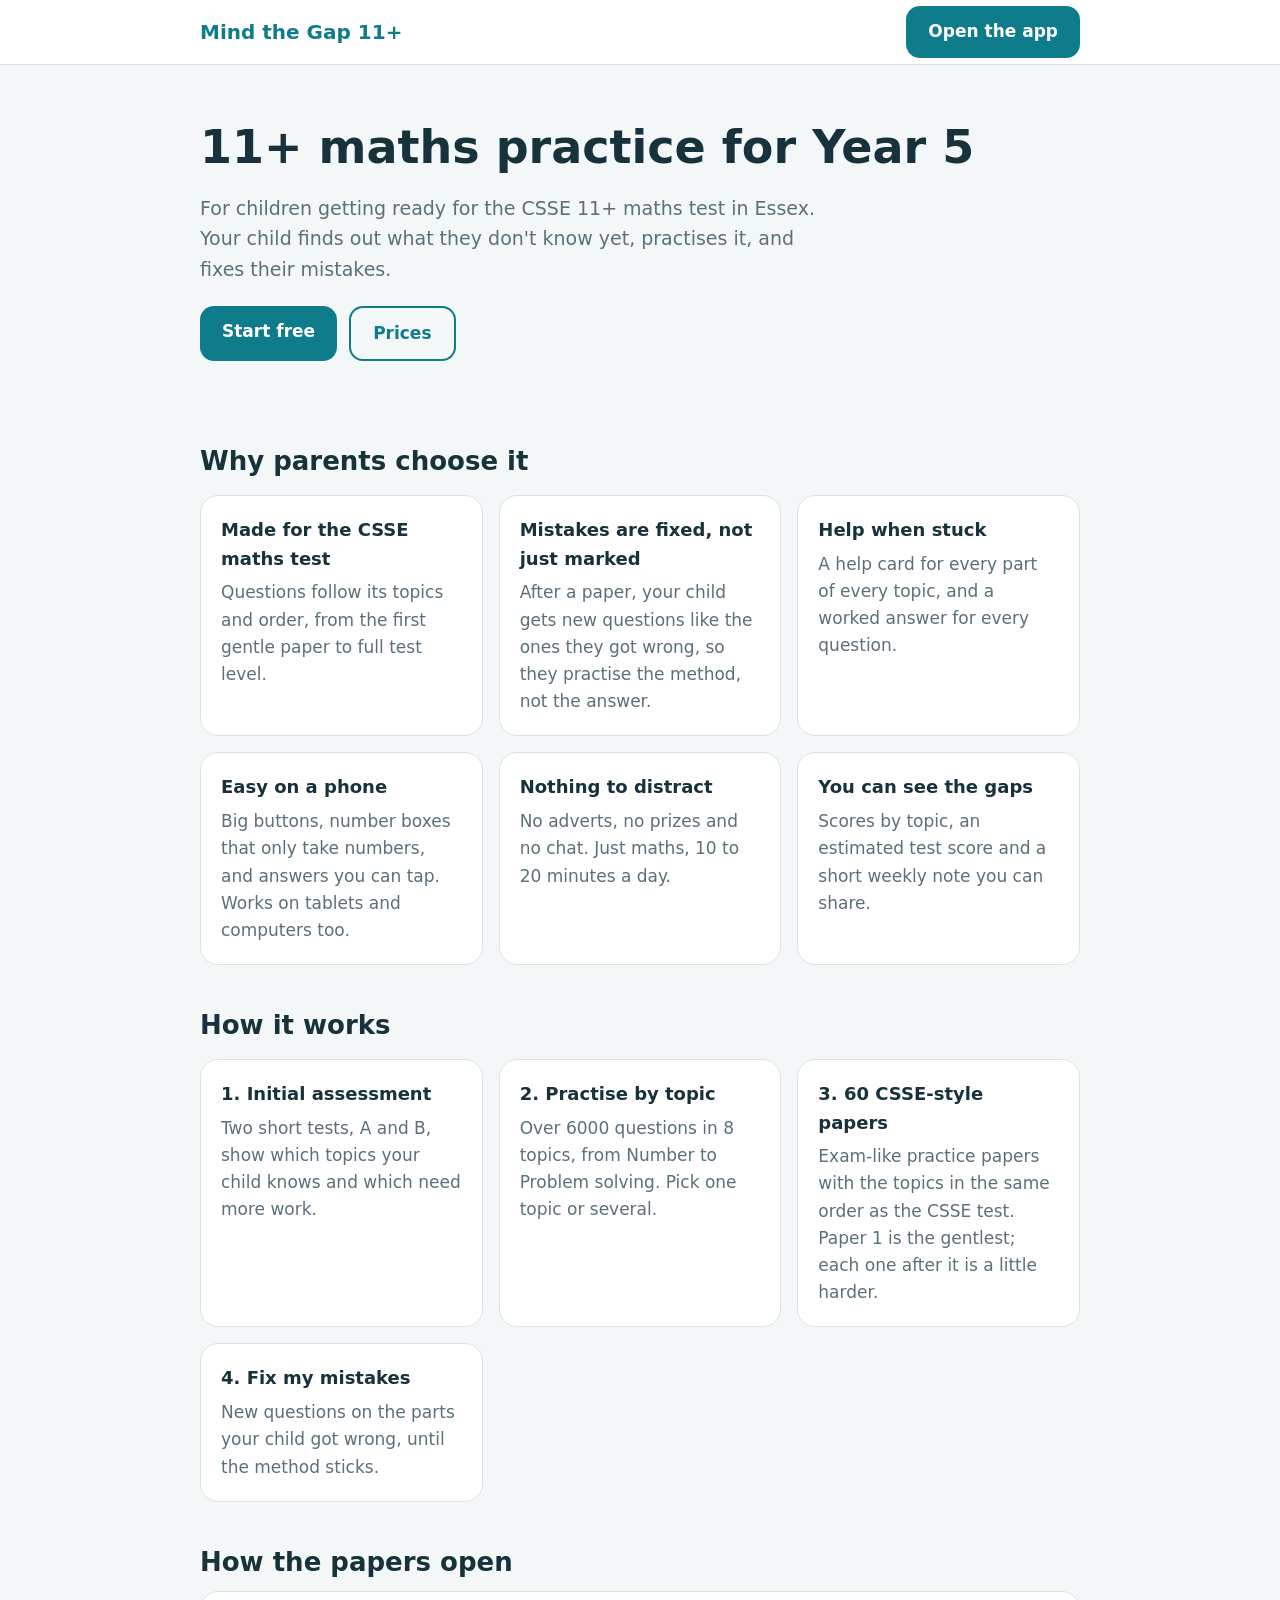
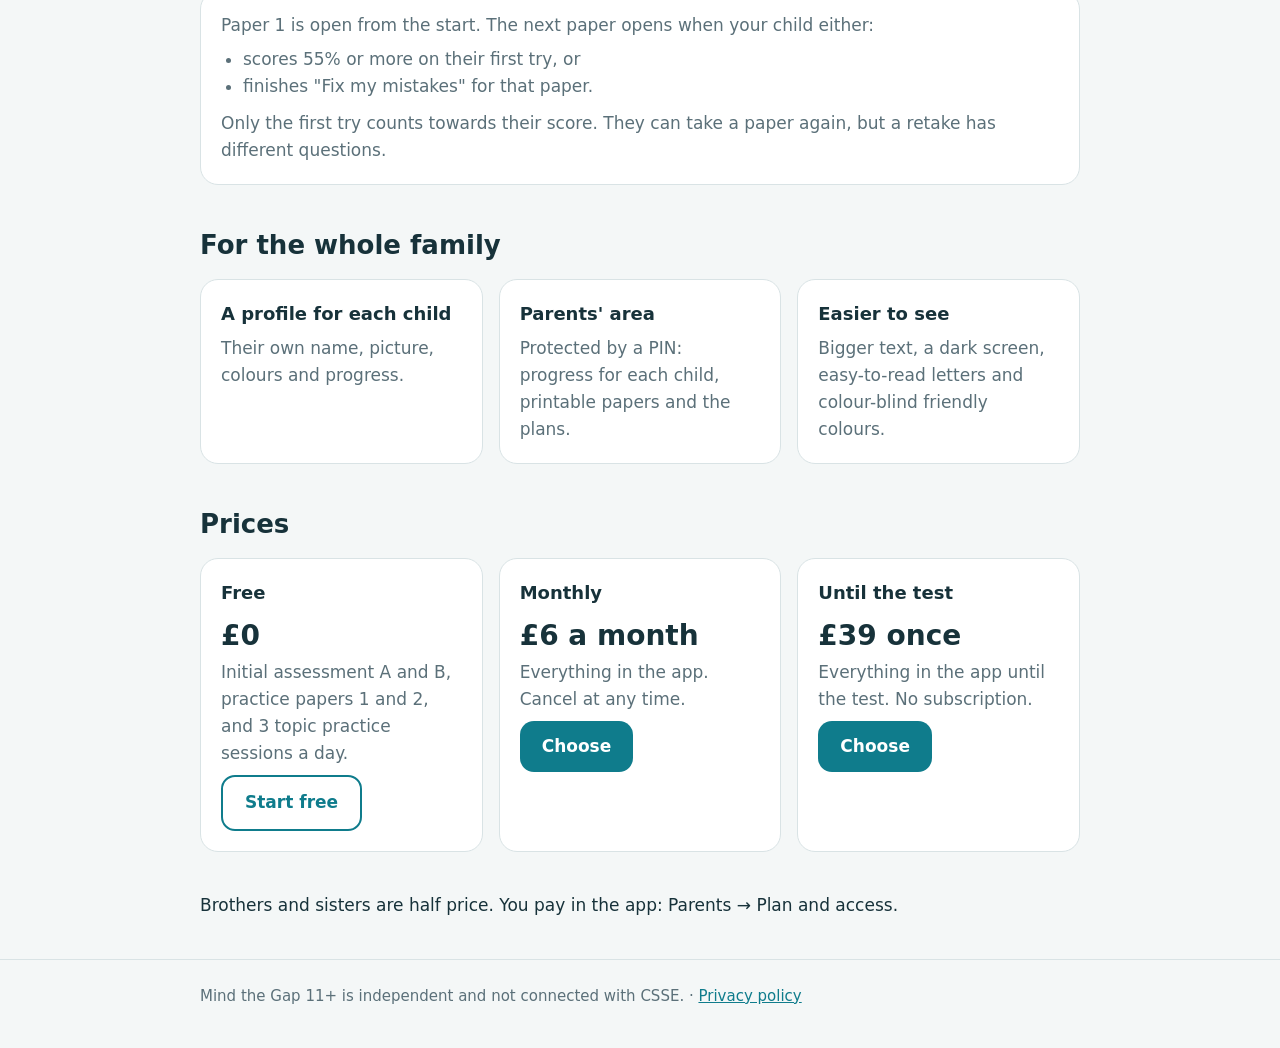
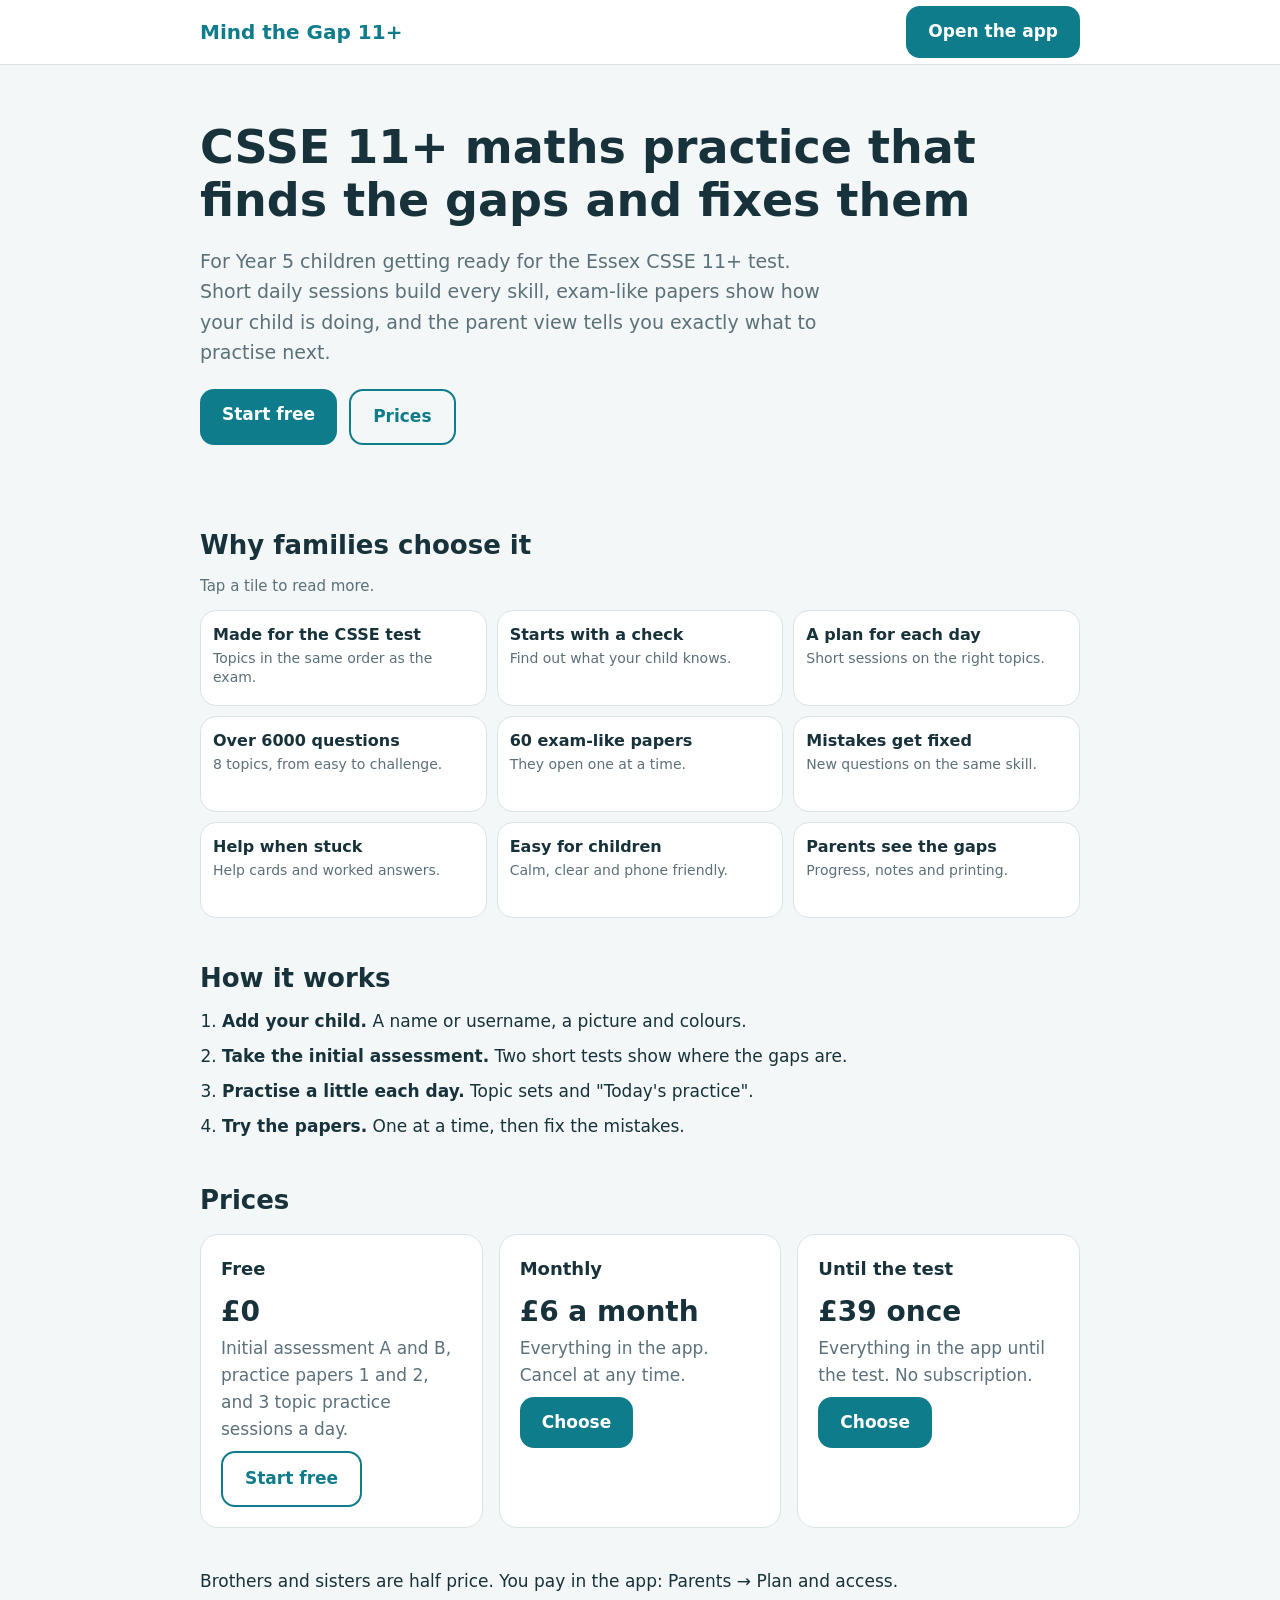
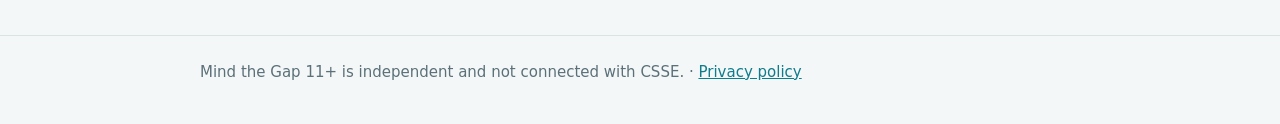
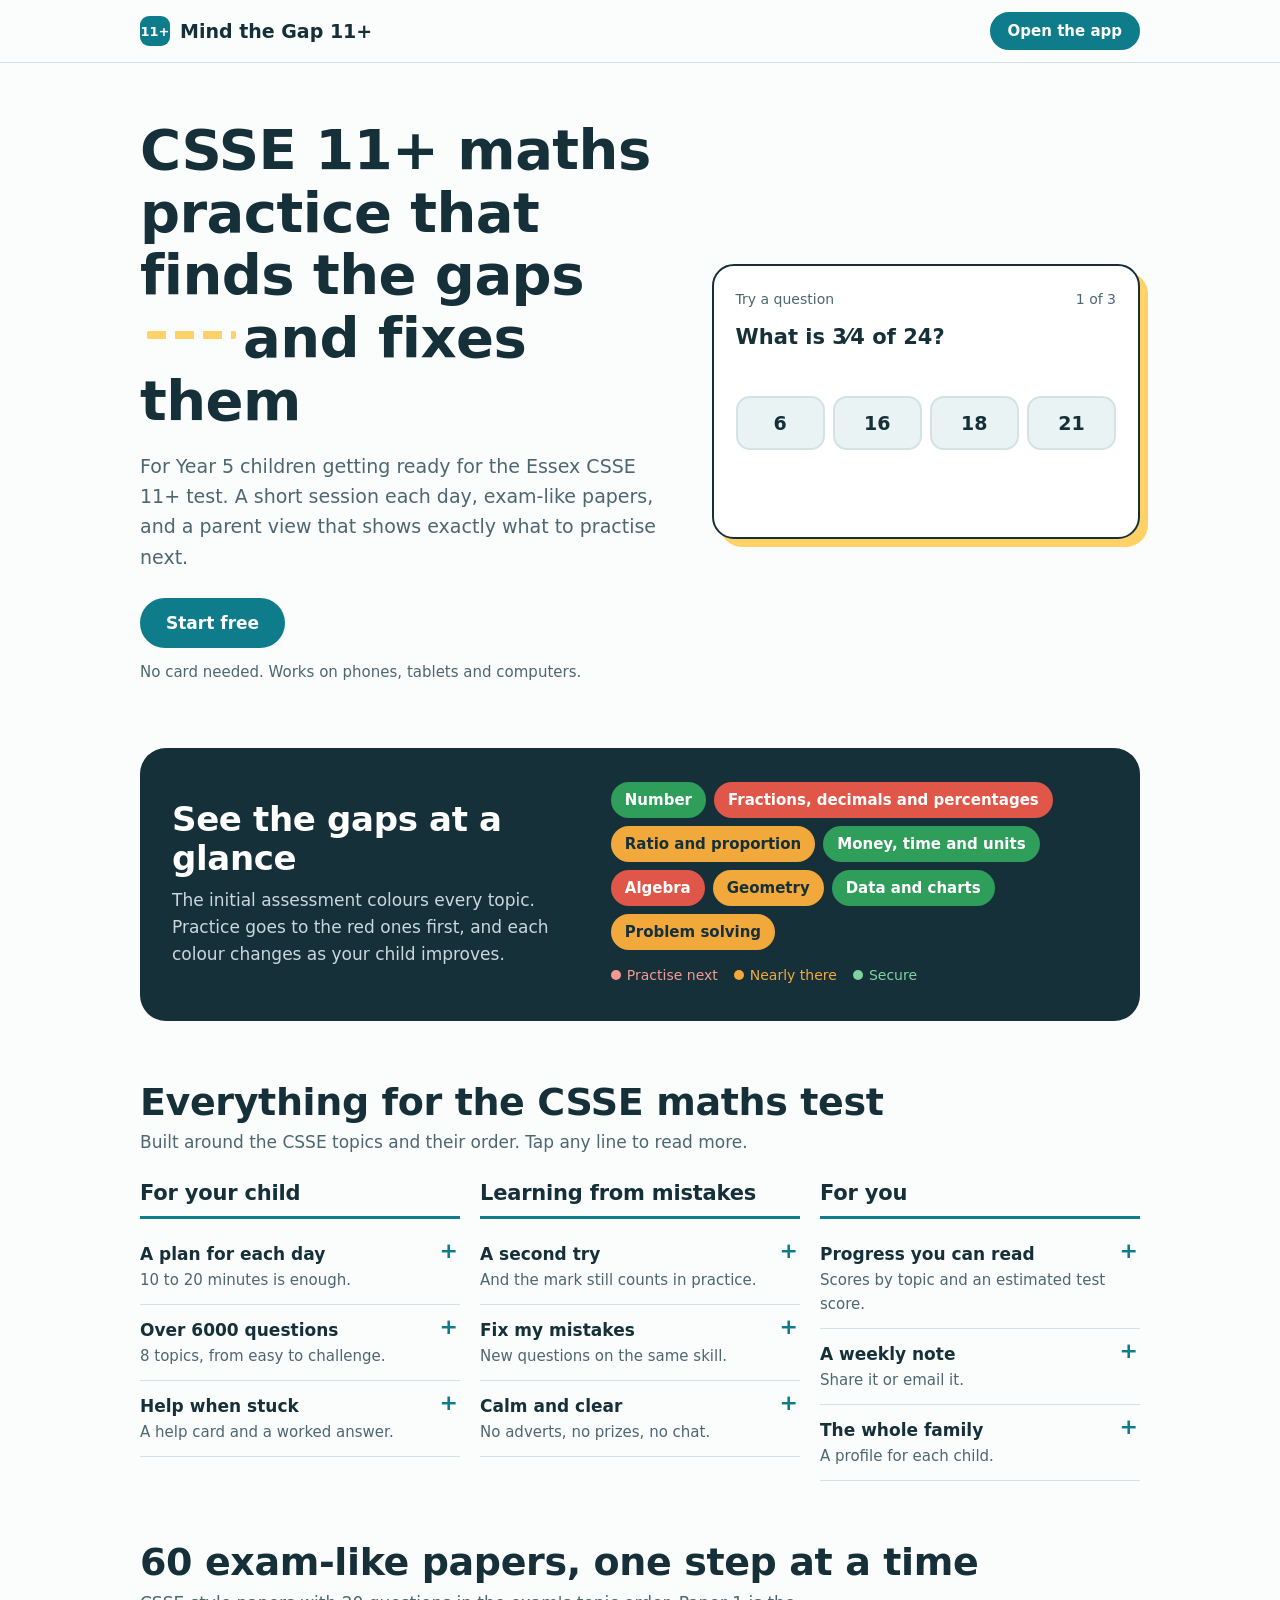
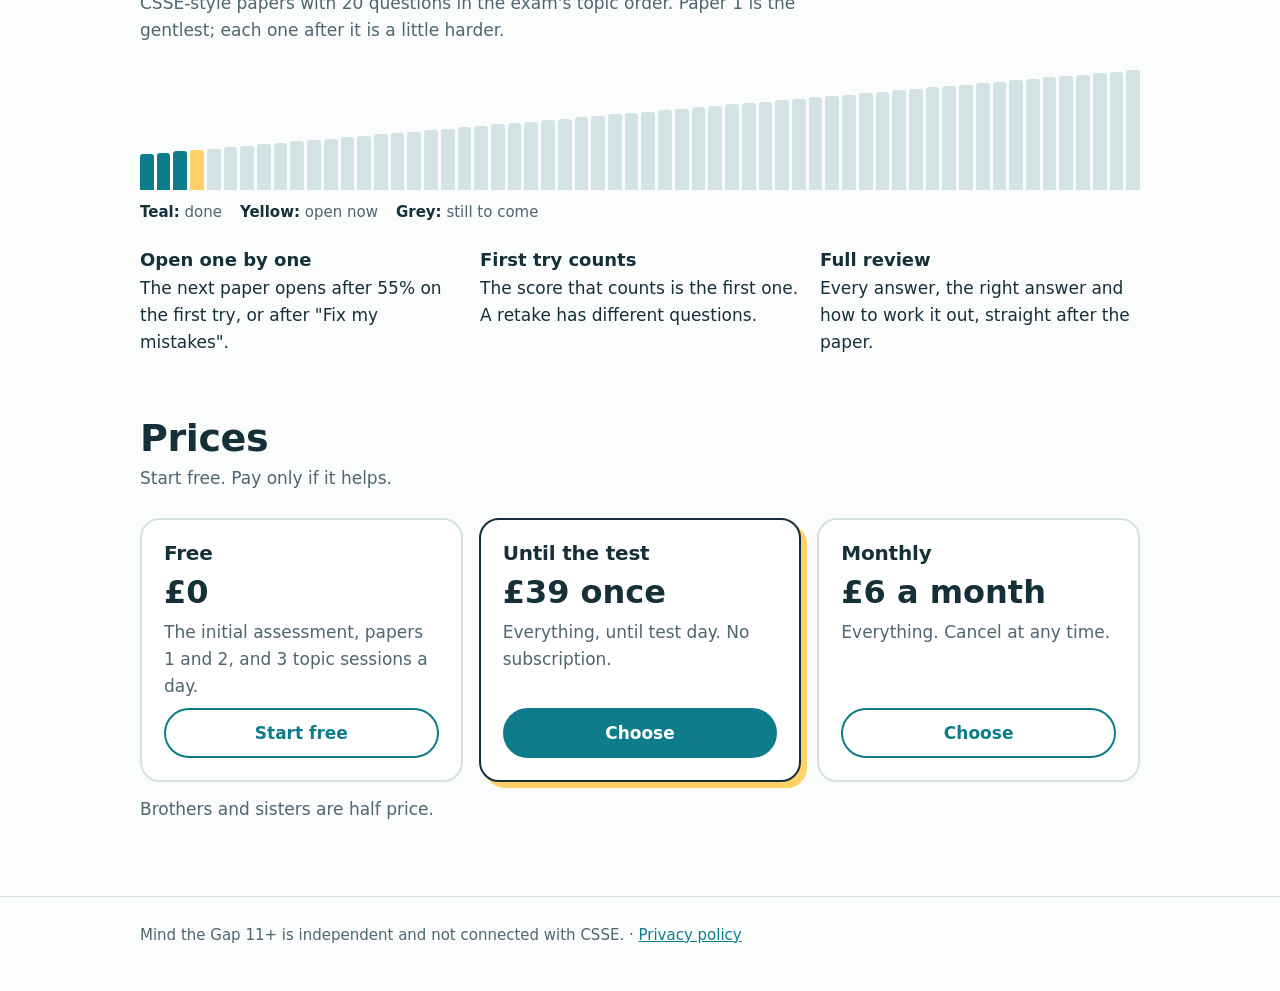
